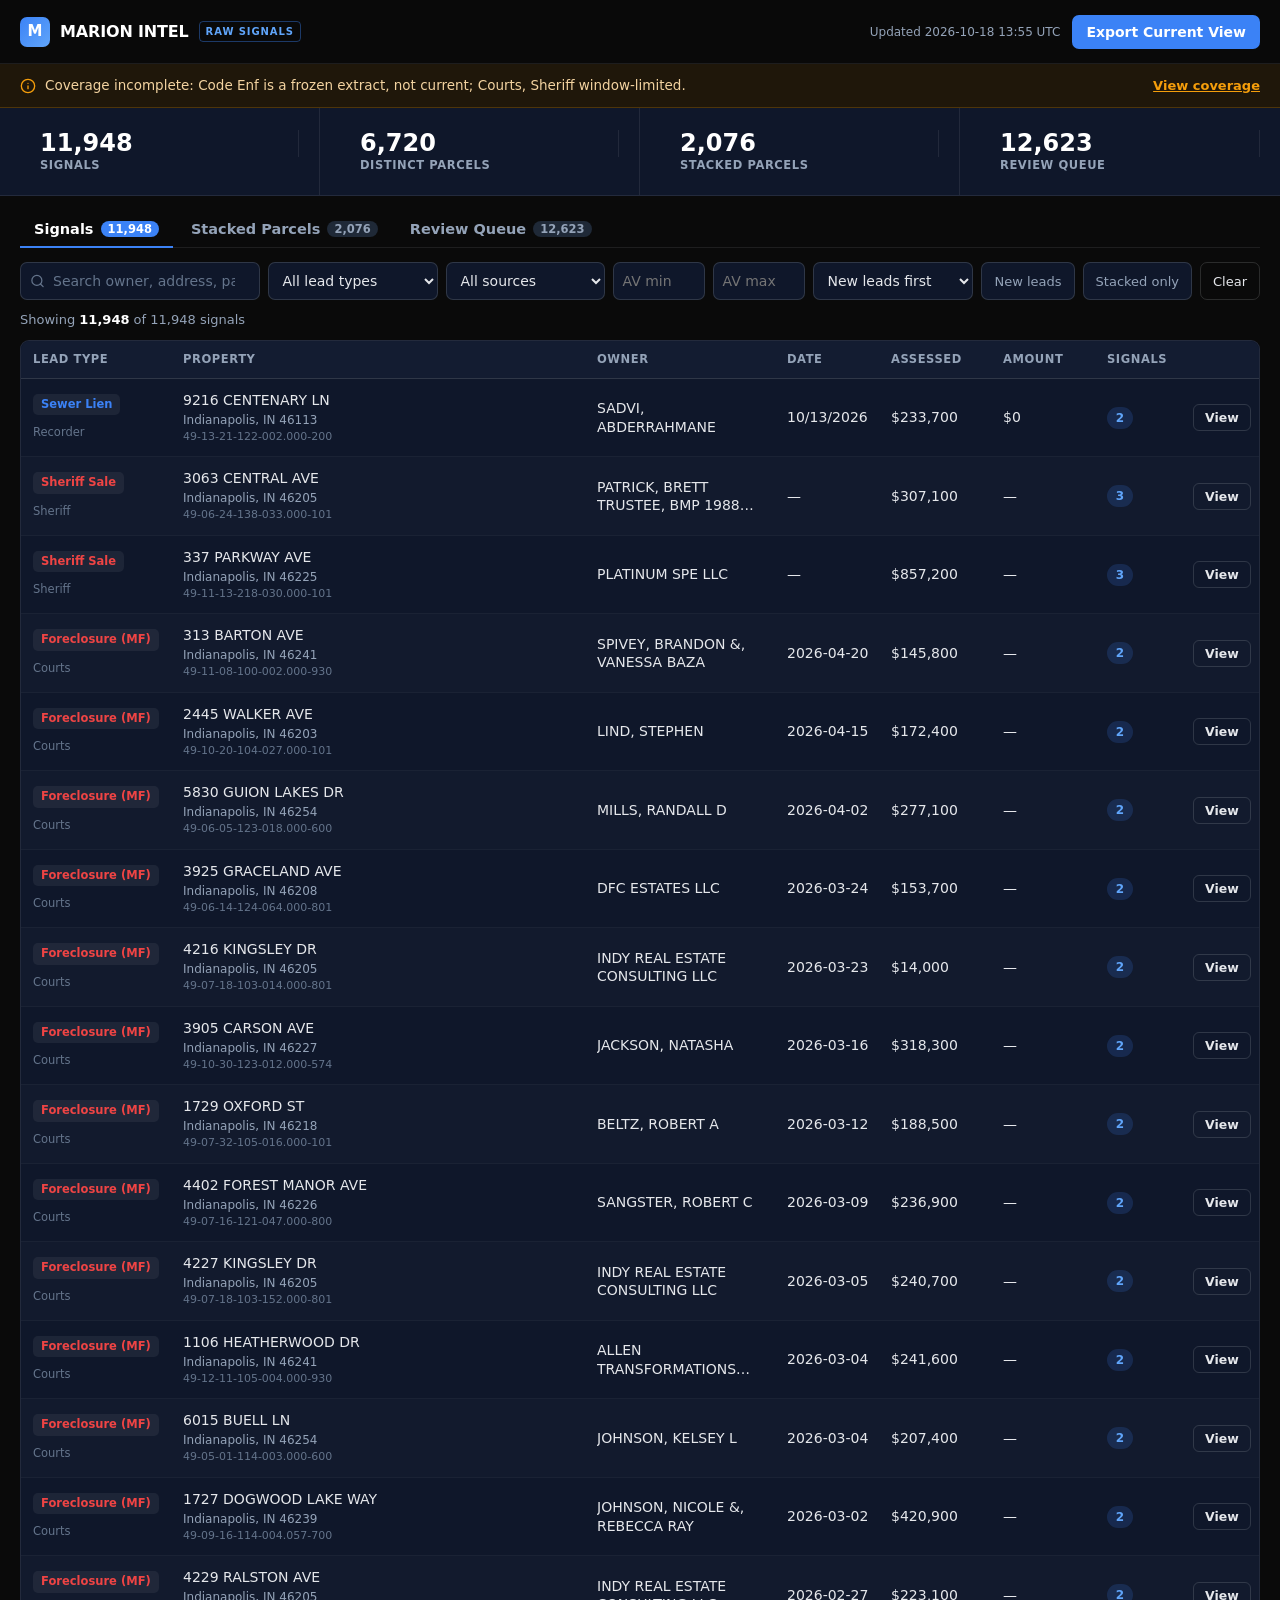
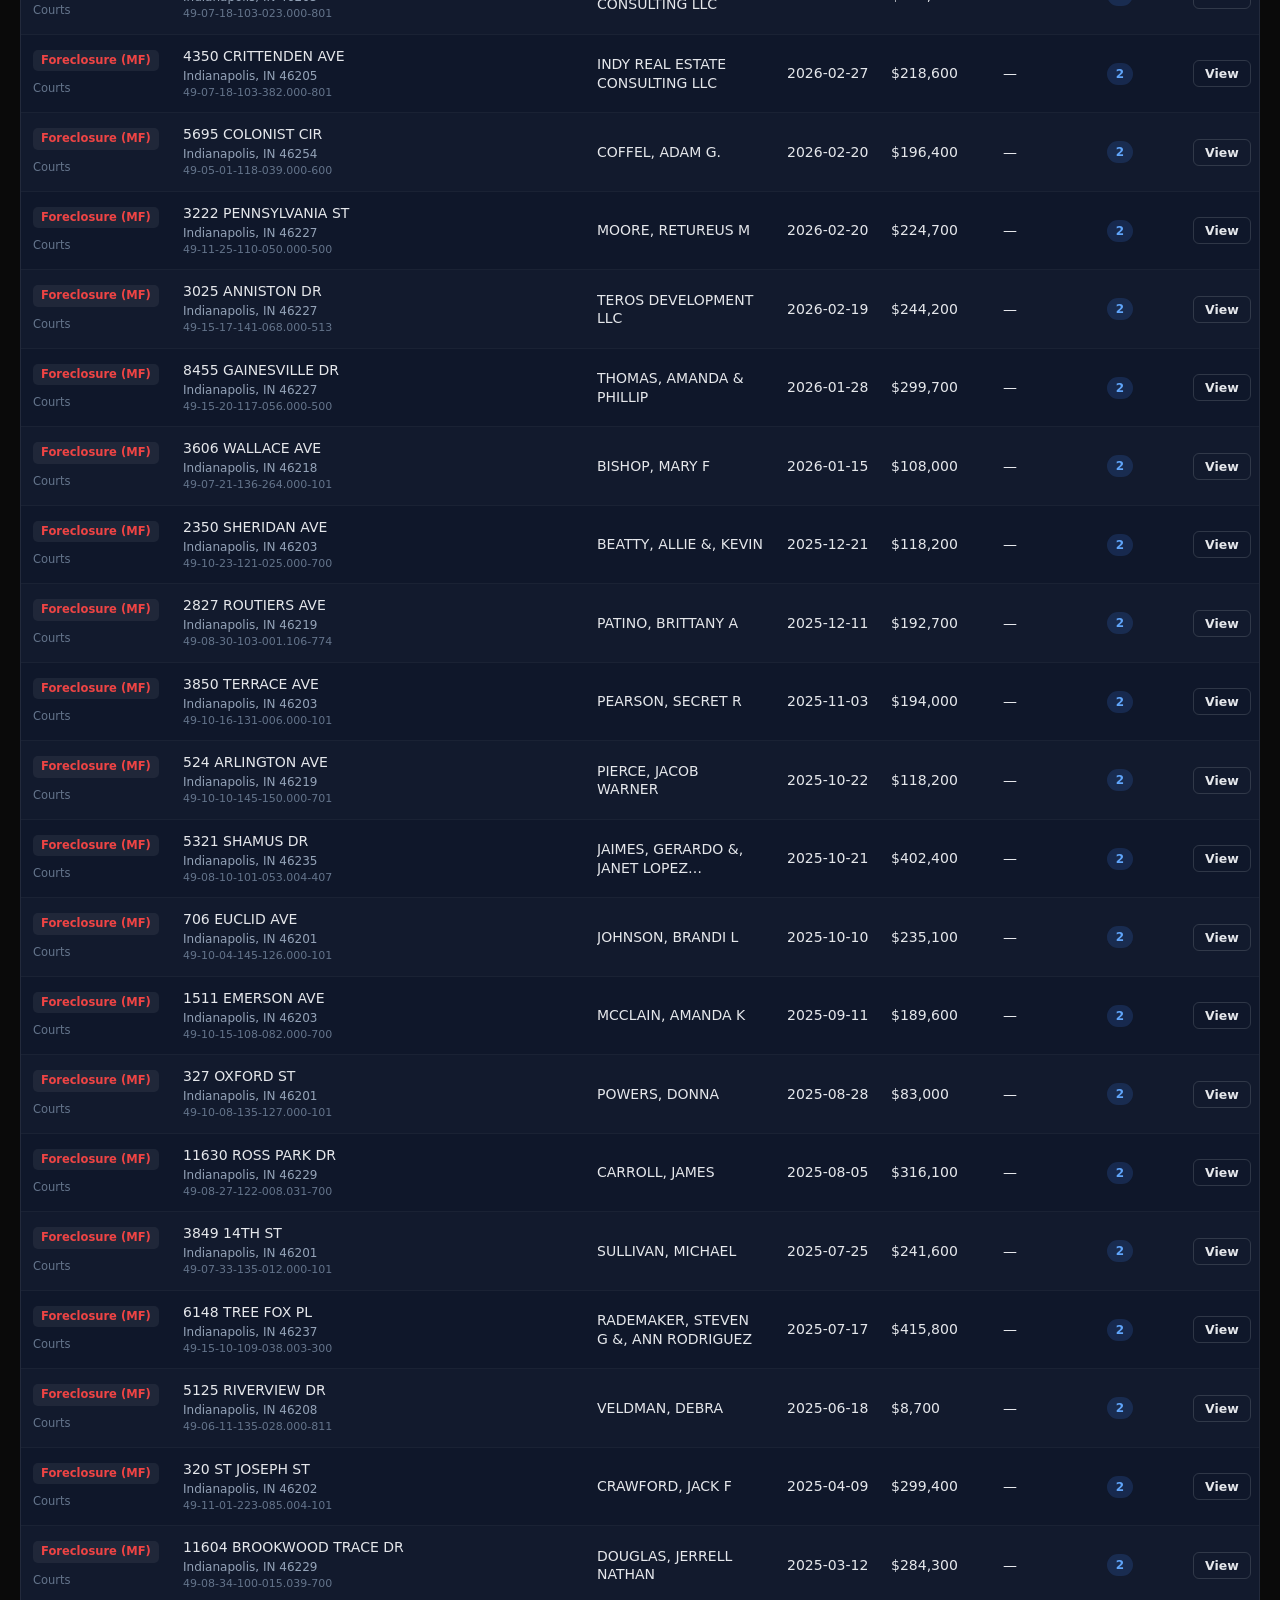
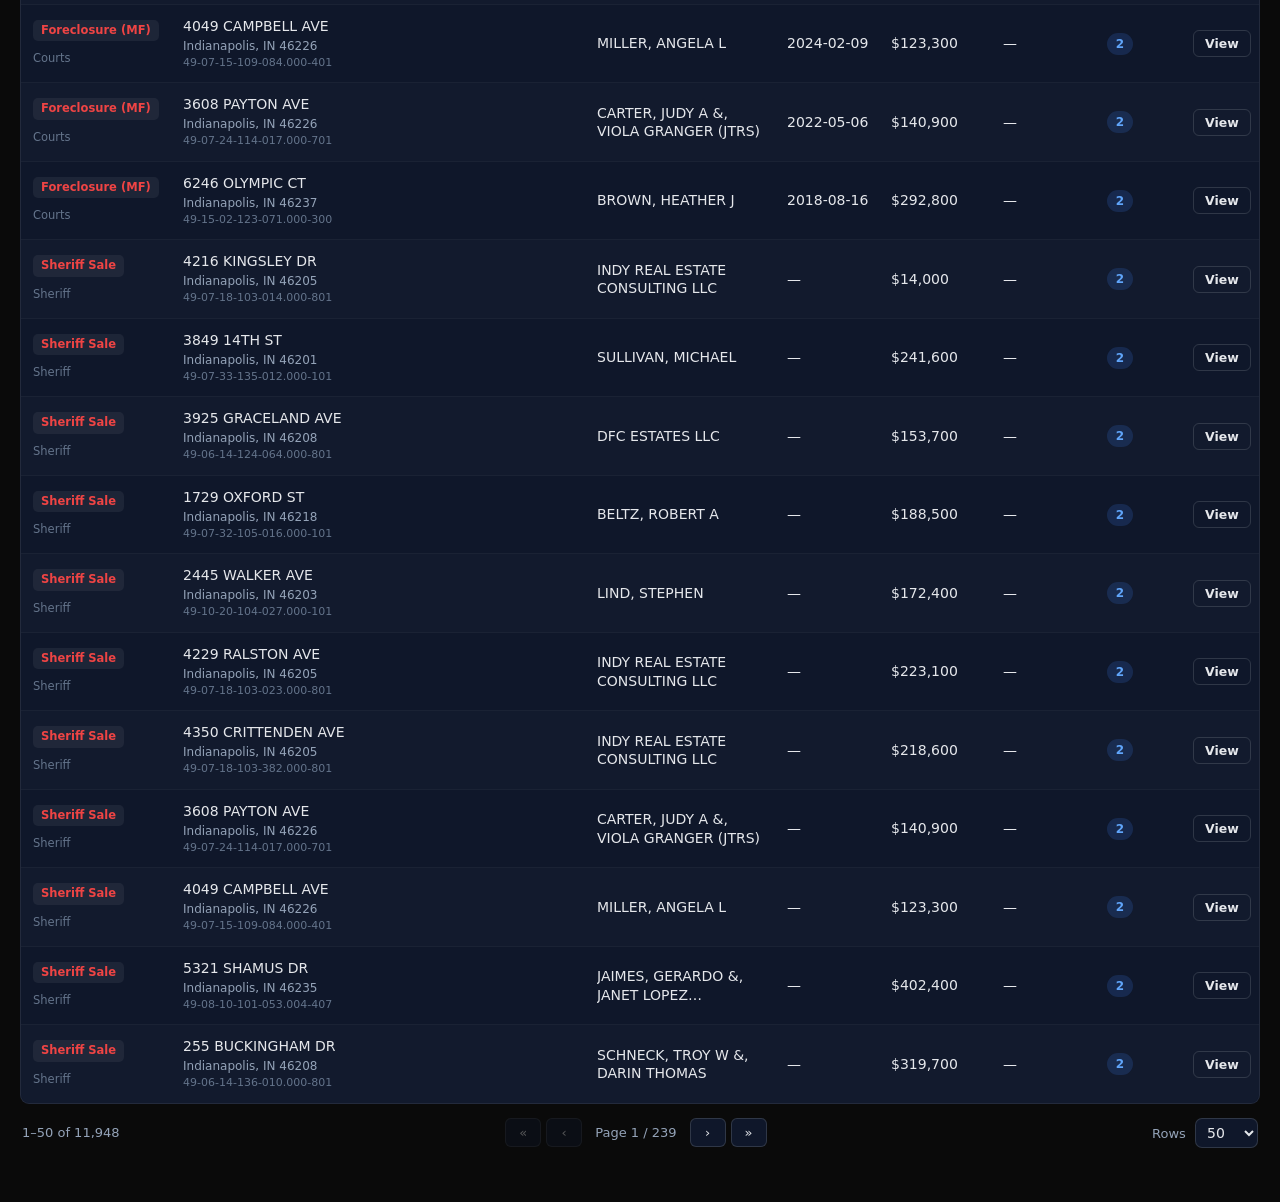
==== dashboard/index.html @ c13ac7b9 "chore: daily recorder pull 2026-10-18 13:56 UTC" ====
<!DOCTYPE html>
<html lang="en">
<head>
<meta charset="UTF-8" />
<meta name="viewport" content="width=device-width, initial-scale=1.0" />
<title>Marion Intel | Distress Signal Intelligence</title>
<style>
:root{
  --black:#0A0A0A; --midnight:#0F172A; --blue:#3B82F6; --blue-lt:#60A5FA;
  --soft:#E5E7EB; --dark:#1F2937;
  --bg:#0A0A0A; --panel:#0F172A; --panel2:#131C31; --line:rgba(229,231,235,.09);
  --line2:rgba(229,231,235,.15); --muted:#94A3B8; --muted2:#64748B;
  --amber:#F59E0B; --red:#EF4444; --green:#10B981;
  --font:Inter,ui-sans-serif,system-ui,-apple-system,BlinkMacSystemFont,"Segoe UI",sans-serif;
  --h-head:64px; --h-cov:44px;
}
*,*::before,*::after{box-sizing:border-box;margin:0;padding:0}
/* The page header and the table head are both sticky. Without scroll padding a
   row scrolled to can land underneath them, which makes its controls
   unclickable — caught by the control audit on the first row's View button. */
html{scroll-padding-top:calc(var(--h-head) + 52px)}
html,body{max-width:100%;overflow-x:hidden}
body{background:var(--bg);color:var(--soft);font-family:var(--font);font-size:16px;
  line-height:1.5;-webkit-font-smoothing:antialiased}
button,input,select{font-family:var(--font);font-size:14px}
:focus-visible{outline:2px solid var(--blue);outline-offset:2px}

/* ── HEADER ── */
.hd{height:var(--h-head);position:sticky;top:0;z-index:60;background:rgba(10,10,10,.96);
  backdrop-filter:blur(10px);border-bottom:1px solid var(--line);
  display:flex;align-items:center;justify-content:space-between;padding:0 20px;gap:16px}
.hd-l{display:flex;align-items:center;gap:10px;min-width:0}
.mark{width:30px;height:30px;border-radius:7px;flex:none;
  background:linear-gradient(135deg,var(--blue),var(--blue-lt));
  display:flex;align-items:center;justify-content:center;color:#fff;font-weight:700;font-size:15px}
.wordmark{font-size:16px;font-weight:700;letter-spacing:-.01em;color:#fff;white-space:nowrap}
.tag{font-size:10px;font-weight:600;letter-spacing:.09em;color:var(--blue-lt);
  border:1px solid rgba(59,130,246,.4);border-radius:4px;padding:2px 6px;white-space:nowrap}
.hd-r{display:flex;align-items:center;gap:12px}
.stamp{font-size:12px;color:var(--muted);white-space:nowrap}
.btn{background:var(--blue);color:#fff;border:none;border-radius:7px;padding:9px 14px;
  font-size:14px;font-weight:600;cursor:pointer;white-space:nowrap;transition:background .15s}
.btn:hover{background:var(--blue-lt)}
.btn-q{background:transparent;border:1px solid var(--line2);color:var(--soft);
  border-radius:7px;padding:8px 12px;font-size:13px;font-weight:500;cursor:pointer}
.btn-q:hover{border-color:var(--blue);color:var(--blue-lt)}

/* ── COVERAGE ── */
.cov{min-height:var(--h-cov);background:rgba(245,158,11,.09);
  border-bottom:1px solid rgba(245,158,11,.22);display:flex;align-items:center;
  gap:9px;padding:0 20px}
.cov svg{flex:none;color:var(--amber)}
.cov p{font-size:13.5px;color:#F3D3A0;flex:1;min-width:0;overflow:hidden;
  text-overflow:ellipsis;white-space:nowrap}
.cov button{background:none;border:none;color:var(--amber);font-size:13px;font-weight:600;
  cursor:pointer;text-decoration:underline;white-space:nowrap;padding:0}

/* ── KPI ── */
.kpi{display:grid;grid-template-columns:repeat(4,1fr);border-bottom:1px solid var(--line);
  background:var(--panel);height:88px}
.kpi div{padding:0 20px;border-right:1px solid var(--line);display:flex;
  flex-direction:column;justify-content:center;gap:2px}
.kpi div:last-child{border-right:none}
.kpi .v{font-size:24px;font-weight:700;line-height:1.1;color:#fff;font-variant-numeric:tabular-nums}
.kpi .l{font-size:11.5px;line-height:1.2;color:var(--muted);letter-spacing:.05em;
  text-transform:uppercase;font-weight:600}

/* ── SHELL ── */
.wrap{padding:16px 20px 40px}

/* ── TABS ── */
.tabs{display:flex;gap:4px;border-bottom:1px solid var(--line);margin-bottom:14px}
.tab{background:none;border:none;border-bottom:2px solid transparent;color:var(--muted);
  padding:9px 14px;font-size:14.5px;font-weight:600;cursor:pointer;display:flex;
  align-items:center;gap:7px;margin-bottom:-1px}
.tab:hover{color:var(--soft)}
.tab[aria-selected="true"]{color:#fff;border-bottom-color:var(--blue)}
.tab .n{background:var(--dark);color:var(--muted);border-radius:9px;padding:1px 7px;
  font-size:11.5px;font-weight:600;font-variant-numeric:tabular-nums}
.tab[aria-selected="true"] .n{background:var(--blue);color:#fff}

/* ── TOOLBAR ── */
/* One uniform control height keeps the toolbar on a single visual baseline —
   mixed intrinsic heights on input/select/button otherwise stagger them. */
.bar{display:flex;gap:8px;align-items:stretch;flex-wrap:nowrap;margin-bottom:10px}
.bar>*{height:38px}
.bar input,.bar select,.bar button{height:38px;padding-top:0;padding-bottom:0}
.srch{position:relative;flex:1 1 260px;min-width:180px}
.srch svg{position:absolute;left:10px;top:50%;transform:translateY(-50%);color:var(--muted2)}
.srch input{width:100%;background:var(--panel);border:1px solid var(--line2);color:var(--soft);
  border-radius:7px;padding:9px 10px 9px 32px;font-size:14px;outline:none}
.srch input:focus{border-color:var(--blue)}
.srch input::placeholder{color:var(--muted2)}
.sel{background:var(--panel);border:1px solid var(--line2);color:var(--soft);border-radius:7px;
  padding:9px 9px;outline:none;cursor:pointer;max-width:170px}
.sel:focus{border-color:var(--blue)}
.num{background:var(--panel);border:1px solid var(--line2);color:var(--soft);border-radius:7px;
  padding:9px 8px;width:92px;outline:none}
.num:focus{border-color:var(--blue)}
.tgl{background:var(--panel);border:1px solid var(--line2);color:var(--muted);border-radius:7px;
  padding:9px 12px;font-size:13px;font-weight:500;cursor:pointer;white-space:nowrap}
.tgl[aria-pressed="true"]{background:var(--blue);border-color:var(--blue);color:#fff}
.cnt{font-size:13px;color:var(--muted);margin-bottom:10px}
.cnt b{color:#fff;font-weight:600}

/* ── TABLE ── */
/* NOTE: no overflow on this wrapper. overflow:hidden would make it the sticky
   containing block, and `thead th{top:var(--h-head)}` would then push every
   header cell 64px DOWN onto the first row instead of parking it under the page
   header — which made row 1's controls unclickable. Corners are rounded on the
   edge cells instead. */
.tbl-wrap{border:1px solid var(--line);border-radius:9px;background:var(--panel)}
thead th:first-child{border-top-left-radius:9px}
thead th:last-child{border-top-right-radius:9px}
tbody tr:last-child td{border-bottom:none}
tbody tr:last-child td:first-child{border-bottom-left-radius:9px}
tbody tr:last-child td:last-child{border-bottom-right-radius:9px}
table{width:100%;border-collapse:collapse;table-layout:fixed}
thead th{position:sticky;top:var(--h-head);z-index:20;background:var(--panel2);
  color:var(--muted);text-align:left;font-size:11.5px;font-weight:600;letter-spacing:.05em;
  text-transform:uppercase;padding:10px 12px;border-bottom:1px solid var(--line2);
  white-space:nowrap;user-select:none}
thead th.s{cursor:pointer}
thead th.s:hover{color:var(--blue-lt)}
thead th .ar{color:var(--blue);margin-left:3px}
tbody td{padding:11px 12px;border-bottom:1px solid rgba(229,231,235,.05);vertical-align:middle;
  font-size:14px;overflow:hidden}
tbody tr{height:68px;scroll-margin-top:calc(var(--h-head) + 56px)}
tbody tr:nth-child(even){background:rgba(255,255,255,.012)}
tbody tr:hover{background:rgba(59,130,246,.07)}
.num-c{font-variant-numeric:tabular-nums;white-space:nowrap}
.trunc{overflow:hidden;text-overflow:ellipsis;white-space:nowrap}
.clamp2{display:-webkit-box;-webkit-line-clamp:2;-webkit-box-orient:vertical;overflow:hidden;
  line-height:1.3;max-height:2.6em;word-break:break-word}
.badge{display:inline-block;padding:2px 8px;border-radius:5px;font-size:11.5px;font-weight:600;
  white-space:nowrap;max-width:100%;overflow:hidden;text-overflow:ellipsis}
.sub{font-size:11.5px;color:var(--muted2);margin-top:3px}
.addr1{font-size:14px;color:var(--soft)}
.addr2{font-size:12px;color:var(--muted)}
.pcl{font-size:11px;color:var(--muted2);font-variant-numeric:tabular-nums}
.stk{display:inline-block;min-width:26px;text-align:center;border-radius:11px;padding:2px 8px;
  font-size:12px;font-weight:700;background:var(--dark);color:var(--muted)}
.stk.on{background:rgba(59,130,246,.18);color:var(--blue-lt)}
.stk.hot{background:rgba(239,68,68,.18);color:#FCA5A5}
.new{display:inline-block;background:var(--blue);color:#fff;border-radius:4px;
  padding:1px 6px;font-size:10px;font-weight:700;letter-spacing:.05em;margin-left:6px;
  vertical-align:middle}
.view{background:transparent;border:1px solid var(--line2);color:var(--soft);border-radius:6px;
  padding:5px 11px;font-size:12.5px;font-weight:600;cursor:pointer;white-space:nowrap}
.view:hover{border-color:var(--blue);color:var(--blue-lt)}
.empty{padding:56px 20px;text-align:center;color:var(--muted)}

/* ── PAGINATION ── */
.pg{display:flex;align-items:center;justify-content:space-between;gap:12px;padding:14px 2px;
  flex-wrap:wrap}
.pg-b{display:flex;gap:5px;align-items:center}
.pbtn{background:var(--panel);border:1px solid var(--line2);color:var(--soft);border-radius:6px;
  padding:6px 11px;font-size:13px;cursor:pointer;min-width:36px}
.pbtn:hover:not(:disabled){border-color:var(--blue);color:var(--blue-lt)}
.pbtn:disabled{opacity:.35;cursor:not-allowed}
.pg-i{font-size:13px;color:var(--muted);font-variant-numeric:tabular-nums}

/* ── DRAWER ── */
.scrim{position:fixed;inset:0;background:rgba(10,10,10,.62);z-index:90;opacity:0;
  pointer-events:none;transition:opacity .18s}
.scrim.on{opacity:1;pointer-events:auto}
/* Closed drawer is visibility:hidden as well as translated off-screen, so it
   cannot take focus or be read by a screen reader while closed. */
.dr{position:fixed;top:0;right:0;bottom:0;width:min(480px,100%);background:var(--panel);
  border-left:1px solid var(--line2);z-index:95;transform:translateX(100%);
  visibility:hidden;transition:transform .2s ease,visibility 0s linear .2s;
  display:flex;flex-direction:column}
.dr.on{transform:translateX(0);visibility:visible;transition:transform .2s ease}
.dr-h{display:flex;align-items:flex-start;justify-content:space-between;gap:12px;
  padding:18px 20px;border-bottom:1px solid var(--line)}
.dr-t{font-size:17px;font-weight:700;color:#fff;line-height:1.3}
.dr-x{background:none;border:none;color:var(--muted);font-size:22px;cursor:pointer;
  line-height:1;padding:2px 6px;border-radius:6px}
.dr-x:hover{color:#fff;background:var(--dark)}
.dr-b{padding:16px 20px 32px;overflow-y:auto;flex:1}
.grp{margin-bottom:20px}
.grp h4{font-size:11px;font-weight:700;letter-spacing:.07em;text-transform:uppercase;
  color:var(--muted2);margin-bottom:8px}
.kv{display:grid;grid-template-columns:132px 1fr;gap:5px 12px;font-size:13.5px}
.kv dt{color:var(--muted)}
.kv dd{color:var(--soft);word-break:break-word}
.sig{border-left:2px solid var(--line2);padding:8px 0 8px 11px;margin-bottom:8px}
.sig .r1{display:flex;gap:7px;align-items:center;flex-wrap:wrap;margin-bottom:3px}
.sig .r2{font-size:12px;color:var(--muted)}

/* ── MODAL ── */
.mdl{position:fixed;inset:0;z-index:100;display:none;align-items:center;justify-content:center;
  padding:20px}
.mdl.on{display:flex}
.mdl-c{background:var(--panel);border:1px solid var(--line2);border-radius:11px;
  max-width:720px;width:100%;max-height:80vh;overflow-y:auto;padding:22px}
.cov-i{border-left:3px solid var(--line2);padding:9px 0 9px 12px;margin-bottom:14px}
.cov-i .lv{font-size:10.5px;font-weight:700;letter-spacing:.06em;text-transform:uppercase}
.cov-i h5{font-size:14px;font-weight:600;color:#fff;margin:2px 0 4px}
.cov-i p{font-size:13px;color:var(--muted);line-height:1.55}

/* ── MOBILE CARDS ── */
.cards{display:none}
.card{background:var(--panel);border:1px solid var(--line);border-radius:9px;padding:14px;
  margin-bottom:10px}
.card .c1{display:flex;justify-content:space-between;gap:10px;align-items:flex-start;
  margin-bottom:9px}
.card .c-addr{font-size:15px;font-weight:600;color:#fff}
.card .c-r{display:flex;justify-content:space-between;font-size:13px;padding:3px 0}
.card .c-r span:first-child{color:var(--muted)}
.mob-only{display:none}

/* ── RESPONSIVE ── */
@media(max-width:1180px){
  .col-amt{display:none}
}
@media(max-width:980px){
  .col-date{display:none}
  .bar{flex-wrap:wrap}
  .srch{flex:1 1 100%}
  .sel,.num{max-width:none;flex:1 1 auto}
}
@media(max-width:760px){
  .kpi{grid-template-columns:repeat(2,1fr);height:auto}
  .kpi div{padding:12px 16px;border-bottom:1px solid var(--line)}
  .kpi div:nth-child(2){border-right:none}
  .kpi .v{font-size:20px}
  .tbl-wrap,.pg{display:none}
  .cards{display:block}
  .mob-only{display:inline-flex}
  .wrap{padding:14px 14px 32px}
  .hd{padding:0 14px}
  .cov{padding:8px 14px;align-items:flex-start}
  .cov p{white-space:normal}
  .stamp{display:none}
  .bar{display:none}
  /* The filter panel must WRAP on a phone. Left as nowrap it overflows 390px,
     and because the controls carry min-widths the whole document ends up
     scrolled sideways even with overflow-x:hidden on body. */
  .bar.open{display:flex;flex-wrap:wrap;gap:8px}
  .bar.open>*{flex:1 1 100%;height:42px;min-width:0;max-width:none}
  .bar.open .srch{flex:1 1 100%}
  .bar.open #avMin,.bar.open #avMax{flex:1 1 calc(50% - 4px)}
  .bar.open #tStack,.bar.open #btnClear{flex:1 1 calc(50% - 4px)}
  .btn,.btn-q,.view,.pbtn{min-height:40px}
  .hd{gap:8px}
  .wordmark{font-size:15px}
  .btn{padding:9px 11px;font-size:13px}
  .tag{display:none}   /* no room beside the export button at phone widths */
  /* The tab row plus the Filters button does not fit 390px on one line; without
     wrapping the button lands outside the viewport and the whole document
     becomes horizontally scrollable. */
  .tabs{flex-wrap:wrap;gap:2px}
  .tab{padding:8px 10px;font-size:13.5px}
  #btnFilters{margin-left:0!important;width:100%;margin:6px 0 2px}
}
</style>
</head>
<body>

<header class="hd">
  <div class="hd-l">
    <div class="mark">M</div>
    <div class="wordmark">MARION INTEL</div>
    <span class="tag">RAW SIGNALS</span>
  </div>
  <div class="hd-r">
    <span class="stamp" id="newCount"></span>
    <span class="stamp" id="stamp"></span>
    <button class="btn" id="btnExport">Export Current View</button>
  </div>
</header>

<div class="cov">
  <svg width="16" height="16" viewBox="0 0 24 24" fill="none" stroke="currentColor" stroke-width="2"
       stroke-linecap="round"><circle cx="12" cy="12" r="10"/><path d="M12 16v-4M12 8h.01"/></svg>
  <p id="covLine">Coverage notice</p>
  <button id="btnCov">View coverage</button>
</div>

<div class="kpi">
  <div><div class="v" id="k1">—</div><div class="l">Signals</div></div>
  <div><div class="v" id="k2">—</div><div class="l">Distinct Parcels</div></div>
  <div><div class="v" id="k3">—</div><div class="l">Stacked Parcels</div></div>
  <div><div class="v" id="k4">—</div><div class="l">Review Queue</div></div>
</div>

<div class="wrap">
  <div class="tabs" role="tablist">
    <button class="tab" role="tab" aria-selected="true"  data-v="signals">Signals <span class="n" id="n1">0</span></button>
    <button class="tab" role="tab" aria-selected="false" data-v="stacked">Stacked Parcels <span class="n" id="n2">0</span></button>
    <button class="tab" role="tab" aria-selected="false" data-v="review">Review Queue <span class="n" id="n3">0</span></button>
    <button class="btn-q mob-only" id="btnFilters" style="margin-left:auto;align-self:center">Filters</button>
  </div>

  <div class="bar" id="bar">
    <label class="srch">
      <svg width="15" height="15" viewBox="0 0 24 24" fill="none" stroke="currentColor" stroke-width="2"
           stroke-linecap="round"><circle cx="11" cy="11" r="8"/><path d="m21 21-4.3-4.3"/></svg>
      <input id="q" type="search" placeholder="Search owner, address, parcel or instrument" aria-label="Search">
    </label>
    <select class="sel" id="fType"  aria-label="Lead type"></select>
    <select class="sel" id="fSrc"   aria-label="Source"></select>
    <input  class="num" id="avMin" type="number" placeholder="AV min" aria-label="Assessed value minimum">
    <input  class="num" id="avMax" type="number" placeholder="AV max" aria-label="Assessed value maximum">
    <select class="sel" id="fSort" aria-label="Sort"></select>
    <button class="tgl" id="tNew" aria-pressed="false">New leads</button>
    <button class="tgl" id="tStack" aria-pressed="false">Stacked only</button>
    <button class="btn-q" id="btnClear">Clear</button>
  </div>

  <div class="cnt" id="cnt"></div>

  <div class="tbl-wrap">
    <table>
      <colgroup id="cg"></colgroup>
      <thead><tr id="th"></tr></thead>
      <tbody id="tb"></tbody>
    </table>
  </div>
  <div class="cards" id="cards"></div>

  <div class="pg">
    <div class="pg-i" id="pgi"></div>
    <div class="pg-b" id="pgb"></div>
    <div class="pg-i">
      <label>Rows
        <select class="sel" id="per" style="padding:5px 7px;margin-left:5px">
          <option>25</option><option selected>50</option><option>100</option>
        </select>
      </label>
    </div>
  </div>
</div>

<div class="scrim" id="scrim"></div>
<aside class="dr" id="dr" role="dialog" aria-modal="true" aria-labelledby="drT" tabindex="-1">
  <div class="dr-h">
    <div class="dr-t" id="drT">Record</div>
    <button class="dr-x" id="drX" aria-label="Close details">&times;</button>
  </div>
  <div class="dr-b" id="drB"></div>
</aside>

<div class="mdl" id="mdl" role="dialog" aria-modal="true" aria-labelledby="mdlT">
  <div class="mdl-c">
    <div style="display:flex;justify-content:space-between;align-items:flex-start;margin-bottom:6px">
      <div class="dr-t" id="mdlT">Data coverage by source</div>
      <button class="dr-x" id="mdlX" aria-label="Close">&times;</button>
    </div>
    <p style="font-size:13px;color:var(--muted);margin-bottom:16px">
      Every count on this dashboard is a floor, not a total. These are the known limits of each feed.</p>
    <div id="mdlB"></div>
  </div>
</div>

<script>
"use strict";
const DATA = {"generated_at":"2026-10-18 13:55 UTC","records":[{"t":"TAX_SALE_CERTIFICATE","lt":"Tax Sale Certificate","g":"tax","s":"tax_sale_lists_indygov","sl":"Tax Sale","d":"2025-12-31","p":"49-06-27-126-032.000-101","pl":"1000182","a":"2615 WHITE AVE","z":"46208","o":"VGM CAPITAL HOLDINGS LLC","av":169000.0,"amt":6441.79,"inst":"TAXSALE-2025-A1","note":"Sold","bf":false,"rid":"TS-4B2C16405D1135CB","rt":"TaxSaleStatus:Sold","dm":"direct_key","dc":null,"url":"https://us-east-1-indy.graphassets.com/ActDBC5rvRWeCZlNNnLrDz/cmirh1egw3f1q06lpezlzfy5c","role":"PRIMARY_EVENT_SOURCE","fs":"2026-08-05","st":1},{"t":"TAX_FORECLOSURE_NOTICE","lt":"Tax Delinquency","g":"tax","s":"tax_sale_lists_indygov","sl":"Tax Sale","d":"2025-12-31","p":"49-10-20-150-043.000-101","pl":"1000213","a":"3128 TABOR ST","z":"46203","o":"HOWSER BOGGS GROUP LLC","av":80900.0,"amt":165.0,"inst":"TAXSALE-2025-A2","note":"Paid","bf":false,"rid":"TS-969668CF2E5C8755","rt":"TaxSaleStatus:Paid","dm":"direct_key","dc":null,"url":"https://us-east-1-indy.graphassets.com/ActDBC5rvRWeCZlNNnLrDz/cmirh1egw3f1q06lpezlzfy5c","role":"PRIMARY_EVENT_SOURCE","fs":"2026-08-05","st":1},{"t":"TAX_FORECLOSURE_NOTICE","lt":"Tax Delinquency","g":"tax","s":"tax_sale_lists_indygov","sl":"Tax Sale","d":"2025-12-31","p":"49-10-16-124-013.000-101","pl":"1000372","a":"1407 WORCESTER AVE","z":"46203","o":"BURDINE, JONATHON R","av":11300.0,"amt":994.29,"inst":"TAXSALE-2025-A3","note":"Encroachment Issues","bf":false,"rid":"TS-4B7FDF9C946D6307","rt":"TaxSaleStatus:Encroachment Issues","dm":"direct_key","dc":null,"url":"https://us-east-1-indy.graphassets.com/ActDBC5rvRWeCZlNNnLrDz/cmirh1egw3f1q06lpezlzfy5c","role":"PRIMARY_EVENT_SOURCE","fs":"2026-08-05","st":1},{"t":"TAX_FORECLOSURE_NOTICE","lt":"Tax Delinquency","g":"tax","s":"tax_sale_lists_indygov","sl":"Tax Sale","d":"2025-12-31","p":"49-11-22-100-005.000-101","pl":"1000400","a":"2940 HARDING ST","z":"46225","o":"2940 S HARDING LLC","av":594200.0,"amt":4700.3,"inst":"TAXSALE-2025-A4","note":"Paid","bf":false,"rid":"TS-572F92862489C21E","rt":"TaxSaleStatus:Paid","dm":"direct_key","dc":null,"url":"https://us-east-1-indy.graphassets.com/ActDBC5rvRWeCZlNNnLrDz/cmirh1egw3f1q06lpezlzfy5c","role":"PRIMARY_EVENT_SOURCE","fs":"2026-08-05","st":1},{"t":"TAX_FORECLOSURE_NOTICE","lt":"Tax Delinquency","g":"tax","s":"tax_sale_lists_indygov","sl":"Tax Sale","d":"2025-12-31","p":"49-11-23-100-028.000-101","pl":"1000590","a":"207 BAKEMEYER ST","z":"46225","o":"RIVERS, MIKE &, ANGELA MULLINS","av":88300.0,"amt":1951.02,"inst":"TAXSALE-2025-A5","note":"Removed - Miscellaneous","bf":false,"rid":"TS-303BE8611D1FA9EC","rt":"TaxSaleStatus:Removed - Miscellaneous","dm":"direct_key","dc":null,"url":"https://us-east-1-indy.graphassets.com/ActDBC5rvRWeCZlNNnLrDz/cmirh1egw3f1q06lpezlzfy5c","role":"PRIMARY_EVENT_SOURCE","fs":"2026-08-05","st":1},{"t":"TAX_FORECLOSURE_NOTICE","lt":"Tax Delinquency","g":"tax","s":"tax_sale_lists_indygov","sl":"Tax Sale","d":"2025-12-31","p":"49-10-20-104-030.000-101","pl":"1000616","a":"2602 SOUTHERN AVE","z":"46203","o":"HAMILTON, TONI ELLEN","av":166000.0,"amt":3513.93,"inst":"TAXSALE-2025-A6","note":"Payment Plan","bf":false,"rid":"TS-A7A9DC071205D35F","rt":"TaxSaleStatus:Payment Plan","dm":"direct_key","dc":null,"url":"https://us-east-1-indy.graphassets.com/ActDBC5rvRWeCZlNNnLrDz/cmirh1egw3f1q06lpezlzfy5c","role":"PRIMARY_EVENT_SOURCE","fs":"2026-08-05","st":1},{"t":"TAX_SALE_CERTIFICATE","lt":"Tax Sale Certificate","g":"tax","s":"tax_sale_lists_indygov","sl":"Tax Sale","d":"2025-12-31","p":"49-10-16-138-001.000-101","pl":"1000660","a":"4200 RAYMOND ST","z":"46203","o":"BETHEL RAYMOND LLC, % JOSHUA REEL","av":45000.0,"amt":6192.81,"inst":"TAXSALE-2025-A7","note":"Sold","bf":false,"rid":"TS-D3F61001ED62BC04","rt":"TaxSaleStatus:Sold","dm":"direct_key","dc":null,"url":"https://us-east-1-indy.graphassets.com/ActDBC5rvRWeCZlNNnLrDz/cmirh1egw3f1q06lpezlzfy5c","role":"PRIMARY_EVENT_SOURCE","fs":"2026-08-05","st":1},{"t":"TAX_FORECLOSURE_NOTICE","lt":"Tax Delinquency","g":"tax","s":"tax_sale_lists_indygov","sl":"Tax Sale","d":"2025-12-31","p":"49-10-16-112-059.000-101","pl":"1001035","a":"1608 EMERSON AVE","z":"46203","o":"RIVAS, ISAAC","av":244900.0,"amt":1334.74,"inst":"TAXSALE-2025-A8","note":"Paid","bf":false,"rid":"TS-2434E4FA8D69A0E6","rt":"TaxSaleStatus:Paid","dm":"direct_key","dc":null,"url":"https://us-east-1-indy.graphassets.com/ActDBC5rvRWeCZlNNnLrDz/cmirh1egw3f1q06lpezlzfy5c","role":"PRIMARY_EVENT_SOURCE","fs":"2026-08-05","st":1},{"t":"TAX_FORECLOSURE_NOTICE","lt":"Tax Delinquency","g":"tax","s":"tax_sale_lists_indygov","sl":"Tax Sale","d":"2025-12-31","p":"49-11-24-143-014.000-101","pl":"1001281","a":"44 TROY AVE","z":"46225","o":"TRAN, QUANG NGOC","av":175900.0,"amt":2056.2,"inst":"TAXSALE-2025-A9","note":"Paid","bf":false,"rid":"TS-F195B9927F0889FA","rt":"TaxSaleStatus:Paid","dm":"direct_key","dc":null,"url":"https://us-east-1-indy.graphassets.com/ActDBC5rvRWeCZlNNnLrDz/cmirh1egw3f1q06lpezlzfy5c","role":"PRIMARY_EVENT_SOURCE","fs":"2026-08-05","st":1},{"t":"TAX_FORECLOSURE_NOTICE","lt":"Tax Delinquency","g":"tax","s":"tax_sale_lists_indygov","sl":"Tax Sale","d":"2025-12-31","p":"49-11-24-146-036.000-101","pl":"1001486","a":"2936 BRILL RD","z":"46225","o":"BASEY, JAMES D","av":176600.0,"amt":680.39,"inst":"TAXSALE-2025-A10","note":"Paid","bf":false,"rid":"TS-FF4BA6025EA93000","rt":"TaxSaleStatus:Paid","dm":"direct_key","dc":null,"url":"https://us-east-1-indy.graphassets.com/ActDBC5rvRWeCZlNNnLrDz/cmirh1egw3f1q06lpezlzfy5c","role":"PRIMARY_EVENT_SOURCE","fs":"2026-08-05","st":1},{"t":"TAX_SALE_CERTIFICATE","lt":"Tax Sale Certificate","g":"tax","s":"tax_sale_lists_indygov","sl":"Tax Sale","d":"2025-12-31","p":"49-11-24-108-035.000-101","pl":"1001508","a":"2934 MADISON AVE","z":"46225","o":"LOPEZ, ABRAHAM &, RUBEN LOPEZ &, RICARDO LOPEZ","av":86300.0,"amt":4208.49,"inst":"TAXSALE-2025-A11","note":"Sold","bf":false,"rid":"TS-DA7088D67F40FB51","rt":"TaxSaleStatus:Sold","dm":"direct_key","dc":null,"url":"https://us-east-1-indy.graphassets.com/ActDBC5rvRWeCZlNNnLrDz/cmirh1egw3f1q06lpezlzfy5c","role":"PRIMARY_EVENT_SOURCE","fs":"2026-08-05","st":1},{"t":"TAX_SALE_CERTIFICATE","lt":"Tax Sale Certificate","g":"tax","s":"tax_sale_lists_indygov","sl":"Tax Sale","d":"2025-12-31","p":"49-10-17-115-065.000-101","pl":"1001669","a":"3305 BETHEL AVE","z":"46203","o":"TUM LIAN LLC","av":106500.0,"amt":14313.69,"inst":"TAXSALE-2025-A12","note":"Sold","bf":false,"rid":"TS-B433F44D29741080","rt":"TaxSaleStatus:Sold","dm":"direct_key","dc":null,"url":"https://us-east-1-indy.graphassets.com/ActDBC5rvRWeCZlNNnLrDz/cmirh1egw3f1q06lpezlzfy5c","role":"PRIMARY_EVENT_SOURCE","fs":"2026-08-05","st":2},{"t":"TAX_SALE_CERTIFICATE","lt":"Tax Sale Certificate","g":"tax","s":"tax_sale_lists_indygov","sl":"Tax Sale","d":"2025-12-31","p":"49-11-24-161-002.000-101","pl":"1001747","a":"2906 BEECH ST","z":"46203","o":"KUNG, SUI","av":10900.0,"amt":1171.64,"inst":"TAXSALE-2025-A13","note":"Sold","bf":false,"rid":"TS-614CA537A7DE8819","rt":"TaxSaleStatus:Sold","dm":"direct_key","dc":null,"url":"https://us-east-1-indy.graphassets.com/ActDBC5rvRWeCZlNNnLrDz/cmirh1egw3f1q06lpezlzfy5c","role":"PRIMARY_EVENT_SOURCE","fs":"2026-08-05","st":1},{"t":"TAX_SALE_CERTIFICATE","lt":"Tax Sale Certificate","g":"tax","s":"tax_sale_lists_indygov","sl":"Tax Sale","d":"2025-12-31","p":"49-06-27-144-002.000-101","pl":"1002014","a":"1337 26TH ST","z":"46208","o":"SHUMPERT, ANTHONY G","av":83500.0,"amt":2088.02,"inst":"TAXSALE-2025-A14","note":"Sold","bf":false,"rid":"TS-513C2B17D6DE5AF5","rt":"TaxSaleStatus:Sold","dm":"direct_key","dc":null,"url":"https://us-east-1-indy.graphassets.com/ActDBC5rvRWeCZlNNnLrDz/cmirh1egw3f1q06lpezlzfy5c","role":"PRIMARY_EVENT_SOURCE","fs":"2026-08-05","st":1},{"t":"TAX_FORECLOSURE_NOTICE","lt":"Tax Delinquency","g":"tax","s":"tax_sale_lists_indygov","sl":"Tax Sale","d":"2025-12-31","p":"49-10-05-130-021.000-101","pl":"1002186","a":"37 EWING ST","z":"46201","o":"MOORE, JASMINE","av":5600.0,"amt":904.79,"inst":"TAXSALE-2025-A15","note":"Removed - Miscellaneous","bf":false,"rid":"TS-4945A71A2E38138F","rt":"TaxSaleStatus:Removed - Miscellaneous","dm":"direct_key","dc":null,"url":"https://us-east-1-indy.graphassets.com/ActDBC5rvRWeCZlNNnLrDz/cmirh1egw3f1q06lpezlzfy5c","role":"PRIMARY_EVENT_SOURCE","fs":"2026-08-05","st":1},{"t":"TAX_FORECLOSURE_NOTICE","lt":"Tax Delinquency","g":"tax","s":"tax_sale_lists_indygov","sl":"Tax Sale","d":"2025-12-31","p":"49-10-08-135-061.000-101","pl":"1002264","a":"351 OXFORD ST","z":"46201","o":"STEWART, TERESA J","av":102000.0,"amt":165.0,"inst":"TAXSALE-2025-A16","note":"Paid","bf":false,"rid":"TS-A1338EE24B65BDDB","rt":"TaxSaleStatus:Paid","dm":"direct_key","dc":null,"url":"https://us-east-1-indy.graphassets.com/ActDBC5rvRWeCZlNNnLrDz/cmirh1egw3f1q06lpezlzfy5c","role":"PRIMARY_EVENT_SOURCE","fs":"2026-08-05","st":1},{"t":"TAX_SALE_CERTIFICATE","lt":"Tax Sale Certificate","g":"tax","s":"tax_sale_lists_indygov","sl":"Tax Sale","d":"2025-12-31","p":"49-10-08-135-062.000-101","pl":"1002272","a":"345 OXFORD ST","z":"46201","o":"CASTANEDA, RAMON","av":54200.0,"amt":3868.34,"inst":"TAXSALE-2025-A17","note":"Sold","bf":false,"rid":"TS-539ADB55E2DF94DC","rt":"TaxSaleStatus:Sold","dm":"direct_key","dc":null,"url":"https://us-east-1-indy.graphassets.com/ActDBC5rvRWeCZlNNnLrDz/cmirh1egw3f1q06lpezlzfy5c","role":"PRIMARY_EVENT_SOURCE","fs":"2026-08-05","st":1},{"t":"TAX_FORECLOSURE_NOTICE","lt":"Tax Delinquency","g":"tax","s":"tax_sale_lists_indygov","sl":"Tax Sale","d":"2025-12-31","p":"49-07-30-114-346.000-101","pl":"1002347","a":"2740 KEYSTONE AVE","z":"46218","o":"SANDOVAL, LIDIA","av":68400.0,"amt":1574.93,"inst":"TAXSALE-2025-A18","note":"Owner Redeemed","bf":false,"rid":"TS-E7C7D2085B7BD345","rt":"TaxSaleStatus:Owner Redeemed","dm":"direct_key","dc":null,"url":"https://us-east-1-indy.graphassets.com/ActDBC5rvRWeCZlNNnLrDz/cmirh1egw3f1q06lpezlzfy5c","role":"PRIMARY_EVENT_SOURCE","fs":"2026-08-05","st":1},{"t":"TAX_FORECLOSURE_NOTICE","lt":"Tax Delinquency","g":"tax","s":"tax_sale_lists_indygov","sl":"Tax Sale","d":"2025-12-31","p":"49-06-23-130-025.000-101","pl":"1002361","a":"3524 GRACELAND AVE","z":"46208","o":"CHURCH, MT ZION BAPTIST","av":81400.0,"amt":4192.32,"inst":"TAXSALE-2025-A19","note":"Payment Plan","bf":false,"rid":"TS-1F4F3EB12CC18FE6","rt":"TaxSaleStatus:Payment Plan","dm":"direct_key","dc":null,"url":"https://us-east-1-indy.graphassets.com/ActDBC5rvRWeCZlNNnLrDz/cmirh1egw3f1q06lpezlzfy5c","role":"PRIMARY_EVENT_SOURCE","fs":"2026-08-05","st":1},{"t":"TAX_FORECLOSURE_NOTICE","lt":"Tax Delinquency","g":"tax","s":"tax_sale_lists_indygov","sl":"Tax Sale","d":"2025-12-31","p":"49-10-19-117-354.000-101","pl":"1002378","a":"1601 GIMBER ST","z":"46203","o":"TORRES, DIANA","av":7100.0,"amt":249.24,"inst":"TAXSALE-2025-A20","note":"Paid","bf":false,"rid":"TS-05F0B581079BEC7A","rt":"TaxSaleStatus:Paid","dm":"direct_key","dc":null,"url":"https://us-east-1-indy.graphassets.com/ActDBC5rvRWeCZlNNnLrDz/cmirh1egw3f1q06lpezlzfy5c","role":"PRIMARY_EVENT_SOURCE","fs":"2026-08-05","st":1},{"t":"TAX_FORECLOSURE_NOTICE","lt":"Tax Delinquency","g":"tax","s":"tax_sale_lists_indygov","sl":"Tax Sale","d":"2025-12-31","p":"49-10-05-119-093.000-101","pl":"1002414","a":"55 LASALLE ST","z":"46201","o":"VIRANT, SANDRA","av":105400.0,"amt":3561.11,"inst":"TAXSALE-2025-A21","note":"Bankruptcy","bf":false,"rid":"TS-9C24B7D62FA0802E","rt":"TaxSaleStatus:Bankruptcy","dm":"direct_key","dc":null,"url":"https://us-east-1-indy.graphassets.com/ActDBC5rvRWeCZlNNnLrDz/cmirh1egw3f1q06lpezlzfy5c","role":"PRIMARY_EVENT_SOURCE","fs":"2026-08-05","st":1},{"t":"TAX_FORECLOSURE_NOTICE","lt":"Tax Delinquency","g":"tax","s":"tax_sale_lists_indygov","sl":"Tax Sale","d":"2025-12-31","p":"49-07-19-127-153.000-101","pl":"1002588","a":"3246 ORCHARD AVE","z":"46218","o":"EVANS, MICHAEL","av":42500.0,"amt":666.61,"inst":"TAXSALE-2025-A22","note":"Paid","bf":false,"rid":"TS-DEEA9B2D00328EBF","rt":"TaxSaleStatus:Paid","dm":"direct_key","dc":null,"url":"https://us-east-1-indy.graphassets.com/ActDBC5rvRWeCZlNNnLrDz/cmirh1egw3f1q06lpezlzfy5c","role":"PRIMARY_EVENT_SOURCE","fs":"2026-08-05","st":2},{"t":"TAX_FORECLOSURE_NOTICE","lt":"Tax Delinquency","g":"tax","s":"tax_sale_lists_indygov","sl":"Tax Sale","d":"2025-12-31","p":"49-07-19-127-155.000-101","pl":"1002589","a":"3256 ORCHARD AVE","z":"46218","o":"SHALAW REALTY LLC","av":15500.0,"amt":1610.65,"inst":"TAXSALE-2025-A23","note":"Payment Plan","bf":false,"rid":"TS-1785F89452ECD8BA","rt":"TaxSaleStatus:Payment Plan","dm":"direct_key","dc":null,"url":"https://us-east-1-indy.graphassets.com/ActDBC5rvRWeCZlNNnLrDz/cmirh1egw3f1q06lpezlzfy5c","role":"PRIMARY_EVENT_SOURCE","fs":"2026-08-05","st":1},{"t":"TAX_FORECLOSURE_NOTICE","lt":"Tax Delinquency","g":"tax","s":"tax_sale_lists_indygov","sl":"Tax Sale","d":"2025-12-31","p":"49-11-15-145-014.000-101","pl":"1002620","a":"1318 SHEPARD ST","z":"46221","o":"LINDSAY, BETH A","av":132000.0,"amt":659.43,"inst":"TAXSALE-2025-A24","note":"Paid","bf":false,"rid":"TS-765BBF2C7D93BD5B","rt":"TaxSaleStatus:Paid","dm":"direct_key","dc":null,"url":"https://us-east-1-indy.graphassets.com/ActDBC5rvRWeCZlNNnLrDz/cmirh1egw3f1q06lpezlzfy5c","role":"PRIMARY_EVENT_SOURCE","fs":"2026-08-05","st":1},{"t":"TAX_FORECLOSURE_NOTICE","lt":"Tax Delinquency","g":"tax","s":"tax_sale_lists_indygov","sl":"Tax Sale","d":"2025-12-31","p":"49-10-04-147-012.000-101","pl":"1002732","a":"4820 PLEASANT RUN PKWY NDR","z":"46201","o":"BRANDENBURG, MELVIN G;, COE, ELMER D","av":278400.0,"amt":1659.68,"inst":"TAXSALE-2025-A25","note":"Paid","bf":false,"rid":"TS-AC9AE0BC994E06A9","rt":"TaxSaleStatus:Paid","dm":"direct_key","dc":null,"url":"https://us-east-1-indy.graphassets.com/ActDBC5rvRWeCZlNNnLrDz/cmirh1egw3f1q06lpezlzfy5c","role":"PRIMARY_EVENT_SOURCE","fs":"2026-08-05","st":1},{"t":"TAX_FORECLOSURE_NOTICE","lt":"Tax Delinquency","g":"tax","s":"tax_sale_lists_indygov","sl":"Tax Sale","d":"2025-12-31","p":"49-07-21-125-029.000-101","pl":"1002764","a":"3397 SHERMAN DR","z":"46218","o":"FOWLER, RICKEY","av":71700.0,"amt":165.0,"inst":"TAXSALE-2025-A26","note":"Paid","bf":false,"rid":"TS-F4635F0DD2D7AA2B","rt":"TaxSaleStatus:Paid","dm":"direct_key","dc":null,"url":"https://us-east-1-indy.graphassets.com/ActDBC5rvRWeCZlNNnLrDz/cmirh1egw3f1q06lpezlzfy5c","role":"PRIMARY_EVENT_SOURCE","fs":"2026-08-05","st":1},{"t":"TAX_FORECLOSURE_NOTICE","lt":"Tax Delinquency","g":"tax","s":"tax_sale_lists_indygov","sl":"Tax Sale","d":"2025-12-31","p":"49-06-27-121-001.000-101","pl":"1002834","a":"1241 ROACHE ST","z":"46208","o":"4WARD INVESTMENT GROUP LLC","av":81700.0,"amt":165.0,"inst":"TAXSALE-2025-A27","note":"Paid","bf":false,"rid":"TS-5848DB09326698F7","rt":"TaxSaleStatus:Paid","dm":"direct_key","dc":null,"url":"https://us-east-1-indy.graphassets.com/ActDBC5rvRWeCZlNNnLrDz/cmirh1egw3f1q06lpezlzfy5c","role":"PRIMARY_EVENT_SOURCE","fs":"2026-08-05","st":1},{"t":"TAX_FORECLOSURE_NOTICE","lt":"Tax Delinquency","g":"tax","s":"tax_sale_lists_indygov","sl":"Tax Sale","d":"2025-12-31","p":"49-10-07-112-288.000-101","pl":"1002914","a":"1548 SPANN AVE","z":"46203","o":"AMIDA SPECIAL OPPORTUNITY INVESTMENTS LLC","av":449000.0,"amt":20134.31,"inst":"TAXSALE-2025-A28","note":"Removed - Miscellaneous","bf":false,"rid":"TS-72DC94B44699DC36","rt":"TaxSaleStatus:Removed - Miscellaneous","dm":"direct_key","dc":null,"url":"https://us-east-1-indy.graphassets.com/ActDBC5rvRWeCZlNNnLrDz/cmirh1egw3f1q06lpezlzfy5c","role":"PRIMARY_EVENT_SOURCE","fs":"2026-08-05","st":12},{"t":"TAX_FORECLOSURE_NOTICE","lt":"Tax Delinquency","g":"tax","s":"tax_sale_lists_indygov","sl":"Tax Sale","d":"2025-12-31","p":"49-10-04-100-006.000-101","pl":"1003020","a":"4226 PLEASANT RUN PKWY NDR","z":"46201","o":"MERRITT, BRYAN","av":208600.0,"amt":165.0,"inst":"TAXSALE-2025-A29","note":"Paid","bf":false,"rid":"TS-DD4315FEE0FC7812","rt":"TaxSaleStatus:Paid","dm":"direct_key","dc":null,"url":"https://us-east-1-indy.graphassets.com/ActDBC5rvRWeCZlNNnLrDz/cmirh1egw3f1q06lpezlzfy5c","role":"PRIMARY_EVENT_SOURCE","fs":"2026-08-05","st":1},{"t":"TAX_SALE_CERTIFICATE","lt":"Tax Sale Certificate","g":"tax","s":"tax_sale_lists_indygov","sl":"Tax Sale","d":"2025-12-31","p":"49-07-29-135-037.000-101","pl":"1003160","a":"2733 LASALLE ST","z":"46218","o":"MJ CIRCLE CITY LLC","av":66800.0,"amt":3543.84,"inst":"TAXSALE-2025-A30","note":"Sold","bf":false,"rid":"TS-C803E9BB4D529731","rt":"TaxSaleStatus:Sold","dm":"direct_key","dc":null,"url":"https://us-east-1-indy.graphassets.com/ActDBC5rvRWeCZlNNnLrDz/cmirh1egw3f1q06lpezlzfy5c","role":"PRIMARY_EVENT_SOURCE","fs":"2026-08-05","st":1},{"t":"TAX_SALE_CERTIFICATE","lt":"Tax Sale Certificate","g":"tax","s":"tax_sale_lists_indygov","sl":"Tax Sale","d":"2025-12-31","p":"49-10-07-144-012.000-101","pl":"1003289","a":"436 SPRUCE ST","z":"46201","o":"OGRE VENTURES LLC","av":40600.0,"amt":2646.91,"inst":"TAXSALE-2025-A31","note":"Sold","bf":false,"rid":"TS-4AA98E0E7442D2D1","rt":"TaxSaleStatus:Sold","dm":"direct_key","dc":null,"url":"https://us-east-1-indy.graphassets.com/ActDBC5rvRWeCZlNNnLrDz/cmirh1egw3f1q06lpezlzfy5c","role":"PRIMARY_EVENT_SOURCE","fs":"2026-08-05","st":1},{"t":"TAX_FORECLOSURE_NOTICE","lt":"Tax Delinquency","g":"tax","s":"tax_sale_lists_indygov","sl":"Tax Sale","d":"2025-12-31","p":"49-07-31-137-040.000-101","pl":"1003355","a":"1622 10TH ST","z":"46201","o":"GG FOODS INC","av":294500.0,"amt":17622.6,"inst":"TAXSALE-2025-A32","note":"Owner Redeemed","bf":false,"rid":"TS-157164ED693BB1EC","rt":"TaxSaleStatus:Owner Redeemed","dm":"direct_key","dc":null,"url":"https://us-east-1-indy.graphassets.com/ActDBC5rvRWeCZlNNnLrDz/cmirh1egw3f1q06lpezlzfy5c","role":"PRIMARY_EVENT_SOURCE","fs":"2026-08-05","st":1},{"t":"TAX_SALE_CERTIFICATE","lt":"Tax Sale Certificate","g":"tax","s":"tax_sale_lists_indygov","sl":"Tax Sale","d":"2025-12-31","p":"49-06-22-114-009.000-101","pl":"1003378","a":"1442 32ND ST","z":"46208","o":"ROSE, CRYSTAL","av":14000.0,"amt":1367.1,"inst":"TAXSALE-2025-A33","note":"Sold","bf":false,"rid":"TS-864B0573D359C2BF","rt":"TaxSaleStatus:Sold","dm":"direct_key","dc":null,"url":"https://us-east-1-indy.graphassets.com/ActDBC5rvRWeCZlNNnLrDz/cmirh1egw3f1q06lpezlzfy5c","role":"PRIMARY_EVENT_SOURCE","fs":"2026-08-05","st":1},{"t":"TAX_FORECLOSURE_NOTICE","lt":"Tax Delinquency","g":"tax","s":"tax_sale_lists_indygov","sl":"Tax Sale","d":"2025-12-31","p":"49-07-19-140-094.000-101","pl":"1003391","a":"1911 38TH ST","z":"46218","o":"BROWN, VANESSA","av":85800.0,"amt":11362.97,"inst":"TAXSALE-2025-A34","note":"Bankruptcy","bf":false,"rid":"TS-1CE7B0E2F5A9E6C0","rt":"TaxSaleStatus:Bankruptcy","dm":"direct_key","dc":null,"url":"https://us-east-1-indy.graphassets.com/ActDBC5rvRWeCZlNNnLrDz/cmirh1egw3f1q06lpezlzfy5c","role":"PRIMARY_EVENT_SOURCE","fs":"2026-08-05","st":1},{"t":"TAX_SALE_CERTIFICATE","lt":"Tax Sale Certificate","g":"tax","s":"tax_sale_lists_indygov","sl":"Tax Sale","d":"2025-12-31","p":"49-07-21-139-218.000-101","pl":"1003558","a":"3607 SHERMAN DR","z":"46218","o":"WESTMORELAND, TRACEY N","av":49000.0,"amt":3182.72,"inst":"TAXSALE-2025-A35","note":"Sold","bf":false,"rid":"TS-EDCD6F1F824798F3","rt":"TaxSaleStatus:Sold","dm":"direct_key","dc":null,"url":"https://us-east-1-indy.graphassets.com/ActDBC5rvRWeCZlNNnLrDz/cmirh1egw3f1q06lpezlzfy5c","role":"PRIMARY_EVENT_SOURCE","fs":"2026-08-05","st":1},{"t":"TAX_SALE_CERTIFICATE","lt":"Tax Sale Certificate","g":"tax","s":"tax_sale_lists_indygov","sl":"Tax Sale","d":"2025-12-31","p":"49-10-06-170-107.000-101","pl":"1003573","a":"838 HAMILTON AVE","z":"46201","o":"HERRON, RONALD L","av":144400.0,"amt":5116.82,"inst":"TAXSALE-2025-A36","note":"Sold","bf":false,"rid":"TS-C199432E53E61CE6","rt":"TaxSaleStatus:Sold","dm":"direct_key","dc":null,"url":"https://us-east-1-indy.graphassets.com/ActDBC5rvRWeCZlNNnLrDz/cmirh1egw3f1q06lpezlzfy5c","role":"PRIMARY_EVENT_SOURCE","fs":"2026-08-05","st":1},{"t":"TAX_FORECLOSURE_NOTICE","lt":"Tax Delinquency","g":"tax","s":"tax_sale_lists_indygov","sl":"Tax Sale","d":"2025-12-31","p":"49-06-26-126-018.000-101","pl":"1003621","a":"633 UDELL ST","z":"46208","o":"ATTACK LIFE II LLC","av":107100.0,"amt":9902.29,"inst":"TAXSALE-2025-A37","note":"Removed - Miscellaneous","bf":false,"rid":"TS-E9AC3AFA41290CAF","rt":"TaxSaleStatus:Removed - Miscellaneous","dm":"direct_key","dc":null,"url":"https://us-east-1-indy.graphassets.com/ActDBC5rvRWeCZlNNnLrDz/cmirh1egw3f1q06lpezlzfy5c","role":"PRIMARY_EVENT_SOURCE","fs":"2026-08-05","st":4},{"t":"TAX_FORECLOSURE_NOTICE","lt":"Tax Delinquency","g":"tax","s":"tax_sale_lists_indygov","sl":"Tax Sale","d":"2025-12-31","p":"49-07-29-124-007.000-101","pl":"1003626","a":"2210 STATION ST","z":"46218","o":"ROCK IMPACT LLC","av":8700.0,"amt":226.29,"inst":"TAXSALE-2025-A38","note":"Paid","bf":false,"rid":"TS-B70EC29CAD3D2DE1","rt":"TaxSaleStatus:Paid","dm":"direct_key","dc":null,"url":"https://us-east-1-indy.graphassets.com/ActDBC5rvRWeCZlNNnLrDz/cmirh1egw3f1q06lpezlzfy5c","role":"PRIMARY_EVENT_SOURCE","fs":"2026-08-05","st":1},{"t":"TAX_FORECLOSURE_NOTICE","lt":"Tax Delinquency","g":"tax","s":"tax_sale_lists_indygov","sl":"Tax Sale","d":"2025-12-31","p":"49-10-17-119-014.000-101","pl":"1003655","a":"3012 MINNESOTA ST","z":"46203","o":"WEBB, ROBERTA M &, MARJORIE A WILLIAMS & SHEILA J GIRTON","av":9800.0,"amt":281.27,"inst":"TAXSALE-2025-A39","note":"Paid","bf":false,"rid":"TS-24E1B489356DB81A","rt":"TaxSaleStatus:Paid","dm":"direct_key","dc":null,"url":"https://us-east-1-indy.graphassets.com/ActDBC5rvRWeCZlNNnLrDz/cmirh1egw3f1q06lpezlzfy5c","role":"PRIMARY_EVENT_SOURCE","fs":"2026-08-05","st":1},{"t":"TAX_FORECLOSURE_NOTICE","lt":"Tax Delinquency","g":"tax","s":"tax_sale_lists_indygov","sl":"Tax Sale","d":"2025-12-31","p":"49-10-17-119-017.000-101","pl":"1003661","a":"3009 MINNESOTA ST","z":"46203","o":"WEBB, ROBERTA M &, SHEILA J GIRTON &, MARJORIE A WILLIAMS","av":154200.0,"amt":4926.48,"inst":"TAXSALE-2025-A40","note":"Paid","bf":false,"rid":"TS-B9B169CD18DFB3EE","rt":"TaxSaleStatus:Paid","dm":"direct_key","dc":null,"url":"https://us-east-1-indy.graphassets.com/ActDBC5rvRWeCZlNNnLrDz/cmirh1egw3f1q06lpezlzfy5c","role":"PRIMARY_EVENT_SOURCE","fs":"2026-08-05","st":1},{"t":"TAX_SALE_CERTIFICATE","lt":"Tax Sale Certificate","g":"tax","s":"tax_sale_lists_indygov","sl":"Tax Sale","d":"2025-12-31","p":"49-11-23-118-006.000-101","pl":"1003855","a":"2524 CALIFORNIA ST","z":"46225","o":"STEWART, THOMAS R","av":51500.0,"amt":741.92,"inst":"TAXSALE-2025-A41","note":"Sold","bf":false,"rid":"TS-FA11DB6DD83FDBA9","rt":"TaxSaleStatus:Sold","dm":"direct_key","dc":null,"url":"https://us-east-1-indy.graphassets.com/ActDBC5rvRWeCZlNNnLrDz/cmirh1egw3f1q06lpezlzfy5c","role":"PRIMARY_EVENT_SOURCE","fs":"2026-08-05","st":1},{"t":"TAX_SALE_CERTIFICATE","lt":"Tax Sale Certificate","g":"tax","s":"tax_sale_lists_indygov","sl":"Tax Sale","d":"2025-12-31","p":"49-10-08-139-004.000-101","pl":"1003911","a":"402 TEMPLE AVE","z":"46201","o":"GILLILAND, JOSEPH A","av":4900.0,"amt":1155.72,"inst":"TAXSALE-2025-A42","note":"Sold","bf":false,"rid":"TS-52473D07BC1562A3","rt":"TaxSaleStatus:Sold","dm":"direct_key","dc":null,"url":"https://us-east-1-indy.graphassets.com/ActDBC5rvRWeCZlNNnLrDz/cmirh1egw3f1q06lpezlzfy5c","role":"PRIMARY_EVENT_SOURCE","fs":"2026-08-05","st":1},{"t":"TAX_FORECLOSURE_NOTICE","lt":"Tax Delinquency","g":"tax","s":"tax_sale_lists_indygov","sl":"Tax Sale","d":"2025-12-31","p":"49-06-23-162-011.000-101","pl":"1004168","a":"3239 BOULEVARD PL","z":"46208","o":"JDE MANAGEMENT LLC","av":143600.0,"amt":9762.89,"inst":"TAXSALE-2025-A43","note":"Payment Plan","bf":false,"rid":"TS-8F407A12BF792410","rt":"TaxSaleStatus:Payment Plan","dm":"direct_key","dc":null,"url":"https://us-east-1-indy.graphassets.com/ActDBC5rvRWeCZlNNnLrDz/cmirh1egw3f1q06lpezlzfy5c","role":"PRIMARY_EVENT_SOURCE","fs":"2026-08-05","st":3},{"t":"TAX_FORECLOSURE_NOTICE","lt":"Tax Delinquency","g":"tax","s":"tax_sale_lists_indygov","sl":"Tax Sale","d":"2025-12-31","p":"49-07-20-108-066.000-101","pl":"1004278","a":"3010 STUART ST","z":"46218","o":"3010 STUART ST LAND TRUST DATED 8/23/18","av":98800.0,"amt":165.0,"inst":"TAXSALE-2025-A44","note":"Paid","bf":false,"rid":"TS-1BAA4A601AE33157","rt":"TaxSaleStatus:Paid","dm":"direct_key","dc":null,"url":"https://us-east-1-indy.graphassets.com/ActDBC5rvRWeCZlNNnLrDz/cmirh1egw3f1q06lpezlzfy5c","role":"PRIMARY_EVENT_SOURCE","fs":"2026-08-05","st":1},{"t":"TAX_SALE_CERTIFICATE","lt":"Tax Sale Certificate","g":"tax","s":"tax_sale_lists_indygov","sl":"Tax Sale","d":"2025-12-31","p":"49-07-28-121-287.000-101","pl":"1004478","a":"2910 FOREST MANOR AVE","z":"46218","o":"AEC CAPITAL LLC","av":4100.0,"amt":2871.84,"inst":"TAXSALE-2025-A45","note":"Sold","bf":false,"rid":"TS-24CB5ECB9D0C93DC","rt":"TaxSaleStatus:Sold","dm":"direct_key","dc":null,"url":"https://us-east-1-indy.graphassets.com/ActDBC5rvRWeCZlNNnLrDz/cmirh1egw3f1q06lpezlzfy5c","role":"PRIMARY_EVENT_SOURCE","fs":"2026-08-05","st":1},{"t":"TAX_FORECLOSURE_NOTICE","lt":"Tax Delinquency","g":"tax","s":"tax_sale_lists_indygov","sl":"Tax Sale","d":"2025-12-31","p":"49-07-21-134-161.000-101","pl":"1004521","a":"3009 COLORADO AVE","z":"46218","o":"MONTE BIANCO LLC","av":94500.0,"amt":276.74,"inst":"TAXSALE-2025-A46","note":"Paid","bf":false,"rid":"TS-899CA8CADA9FB4A6","rt":"TaxSaleStatus:Paid","dm":"direct_key","dc":null,"url":"https://us-east-1-indy.graphassets.com/ActDBC5rvRWeCZlNNnLrDz/cmirh1egw3f1q06lpezlzfy5c","role":"PRIMARY_EVENT_SOURCE","fs":"2026-08-05","st":1},{"t":"TAX_FORECLOSURE_NOTICE","lt":"Tax Delinquency","g":"tax","s":"tax_sale_lists_indygov","sl":"Tax Sale","d":"2025-12-31","p":"49-11-11-110-031.000-101","pl":"1004619","a":"835 CHADWICK ST","z":"46225","o":"SAMENALEX LLC","av":13400.0,"amt":323.99,"inst":"TAXSALE-2025-A47","note":"Paid","bf":false,"rid":"TS-6CEDA69CB04F48B9","rt":"TaxSaleStatus:Paid","dm":"direct_key","dc":null,"url":"https://us-east-1-indy.graphassets.com/ActDBC5rvRWeCZlNNnLrDz/cmirh1egw3f1q06lpezlzfy5c","role":"PRIMARY_EVENT_SOURCE","fs":"2026-08-05","st":1},{"t":"TAX_FORECLOSURE_NOTICE","lt":"Tax Delinquency","g":"tax","s":"tax_sale_lists_indygov","sl":"Tax Sale","d":"2025-12-31","p":"49-07-19-106-091.000-101","pl":"1004688","a":"3630 COLISEUM AVE","z":"46205","o":"GOODNER, WINDFORD R &, MARCIA W","av":182700.0,"amt":5345.35,"inst":"TAXSALE-2025-A48","note":"Paid","bf":false,"rid":"TS-ADB67F318C8657E6","rt":"TaxSaleStatus:Paid","dm":"direct_key","dc":null,"url":"https://us-east-1-indy.graphassets.com/ActDBC5rvRWeCZlNNnLrDz/cmirh1egw3f1q06lpezlzfy5c","role":"PRIMARY_EVENT_SOURCE","fs":"2026-08-05","st":1},{"t":"TAX_FORECLOSURE_NOTICE","lt":"Tax Delinquency","g":"tax","s":"tax_sale_lists_indygov","sl":"Tax Sale","d":"2025-12-31","p":"49-06-26-149-192.000-101","pl":"1004801","a":"945 28TH ST","z":"46208","o":"EVENTUS CAPITAL LLC","av":71800.0,"amt":15051.97,"inst":"TAXSALE-2025-A49","note":"Removed - Miscellaneous","bf":false,"rid":"TS-0EB06E4F5AA881D5","rt":"TaxSaleStatus:Removed - Miscellaneous","dm":"direct_key","dc":null,"url":"https://us-east-1-indy.graphassets.com/ActDBC5rvRWeCZlNNnLrDz/cmirh1egw3f1q06lpezlzfy5c","role":"PRIMARY_EVENT_SOURCE","fs":"2026-08-05","st":1},{"t":"TAX_FORECLOSURE_NOTICE","lt":"Tax Delinquency","g":"tax","s":"tax_sale_lists_indygov","sl":"Tax Sale","d":"2025-12-31","p":"49-10-04-139-039.000-101","pl":"1004846","a":"22 BRADLEY AVE","z":"46201","o":"CASTRO, ANGEL CRUZ","av":159200.0,"amt":1817.51,"inst":"TAXSALE-2025-A50","note":"Paid","bf":false,"rid":"TS-8C242EF91B704610","rt":"TaxSaleStatus:Paid","dm":"direct_key","dc":null,"url":"https://us-east-1-indy.graphassets.com/ActDBC5rvRWeCZlNNnLrDz/cmirh1egw3f1q06lpezlzfy5c","role":"PRIMARY_EVENT_SOURCE","fs":"2026-08-05","st":1},{"t":"TAX_FORECLOSURE_NOTICE","lt":"Tax Delinquency","g":"tax","s":"tax_sale_lists_indygov","sl":"Tax Sale","d":"2025-12-31","p":"49-10-09-140-173.000-101","pl":"1005384","a":"4709 STRATFORD AVE","z":"46201","o":"BAKER, MICHELLE P &, CHRISTOPHER P","av":85900.0,"amt":448.74,"inst":"TAXSALE-2025-A51","note":"Paid","bf":false,"rid":"TS-12DC3F8D4F24FC88","rt":"TaxSaleStatus:Paid","dm":"direct_key","dc":null,"url":"https://us-east-1-indy.graphassets.com/ActDBC5rvRWeCZlNNnLrDz/cmirh1egw3f1q06lpezlzfy5c","role":"PRIMARY_EVENT_SOURCE","fs":"2026-08-05","st":1},{"t":"TAX_FORECLOSURE_NOTICE","lt":"Tax Delinquency","g":"tax","s":"tax_sale_lists_indygov","sl":"Tax Sale","d":"2025-12-31","p":"49-07-29-156-388.000-101","pl":"1005469","a":"2945 GALE ST","z":"46218","o":"WOODS, STEPHANIE","av":87700.0,"amt":1045.66,"inst":"TAXSALE-2025-A52","note":"Paid","bf":false,"rid":"TS-5AB8B3C16907D4D0","rt":"TaxSaleStatus:Paid","dm":"direct_key","dc":null,"url":"https://us-east-1-indy.graphassets.com/ActDBC5rvRWeCZlNNnLrDz/cmirh1egw3f1q06lpezlzfy5c","role":"PRIMARY_EVENT_SOURCE","fs":"2026-08-05","st":1},{"t":"TAX_SALE_CERTIFICATE","lt":"Tax Sale Certificate","g":"tax","s":"tax_sale_lists_indygov","sl":"Tax Sale","d":"2025-12-31","p":"49-06-35-237-002.000-101","pl":"1005534","a":"2007 CAPITOL AVE","z":"46202","o":"MERIDIAN RE PORTFOLIO LLC","av":106100.0,"amt":6189.72,"inst":"TAXSALE-2025-A53","note":"Sold","bf":false,"rid":"TS-D49B6056A606B6A9","rt":"TaxSaleStatus:Sold","dm":"direct_key","dc":null,"url":"https://us-east-1-indy.graphassets.com/ActDBC5rvRWeCZlNNnLrDz/cmirh1egw3f1q06lpezlzfy5c","role":"PRIMARY_EVENT_SOURCE","fs":"2026-08-05","st":1},{"t":"TAX_FORECLOSURE_NOTICE","lt":"Tax Delinquency","g":"tax","s":"tax_sale_lists_indygov","sl":"Tax Sale","d":"2025-12-31","p":"49-07-29-156-012.000-101","pl":"1005564","a":"2605 OLNEY ST","z":"46218","o":"PAIGE, RHONI","av":3900.0,"amt":165.0,"inst":"TAXSALE-2025-A54","note":"Paid","bf":false,"rid":"TS-6EC5E8E73A3D4D32","rt":"TaxSaleStatus:Paid","dm":"direct_key","dc":null,"url":"https://us-east-1-indy.graphassets.com/ActDBC5rvRWeCZlNNnLrDz/cmirh1egw3f1q06lpezlzfy5c","role":"PRIMARY_EVENT_SOURCE","fs":"2026-08-05","st":1},{"t":"TAX_FORECLOSURE_NOTICE","lt":"Tax Delinquency","g":"tax","s":"tax_sale_lists_indygov","sl":"Tax Sale","d":"2025-12-31","p":"49-11-13-208-533.000-101","pl":"1005692","a":"2109 BARTH AVE","z":"46203","o":"SAN DIEGO HOUSE BUYERS LLC","av":248200.0,"amt":6066.03,"inst":"TAXSALE-2025-A55","note":"Removed - Miscellaneous","bf":false,"rid":"TS-73E6DD49A74DC3AC","rt":"TaxSaleStatus:Removed - Miscellaneous","dm":"direct_key","dc":null,"url":"https://us-east-1-indy.graphassets.com/ActDBC5rvRWeCZlNNnLrDz/cmirh1egw3f1q06lpezlzfy5c","role":"PRIMARY_EVENT_SOURCE","fs":"2026-08-05","st":1},{"t":"TAX_FORECLOSURE_NOTICE","lt":"Tax Delinquency","g":"tax","s":"tax_sale_lists_indygov","sl":"Tax Sale","d":"2025-12-31","p":"49-10-07-207-032.000-101","pl":"1005782","a":"823 OLIVE ST","z":"46203","o":"OSPREY LANDING LLC","av":287400.0,"amt":12097.83,"inst":"TAXSALE-2025-A56","note":"Removed - Miscellaneous","bf":false,"rid":"TS-DDFB6286739025F8","rt":"TaxSaleStatus:Removed - Miscellaneous","dm":"direct_key","dc":null,"url":"https://us-east-1-indy.graphassets.com/ActDBC5rvRWeCZlNNnLrDz/cmirh1egw3f1q06lpezlzfy5c","role":"PRIMARY_EVENT_SOURCE","fs":"2026-08-05","st":1},{"t":"TAX_FORECLOSURE_NOTICE","lt":"Tax Delinquency","g":"tax","s":"tax_sale_lists_indygov","sl":"Tax Sale","d":"2025-12-31","p":"49-07-19-132-451.000-101","pl":"1005971","a":"3253 ARSENAL AVE","z":"46218","o":"GLOVER, KENNETH R JR","av":112000.0,"amt":1454.33,"inst":"TAXSALE-2025-A57","note":"Paid","bf":false,"rid":"TS-47A5B410F6CCF8A4","rt":"TaxSaleStatus:Paid","dm":"direct_key","dc":null,"url":"https://us-east-1-indy.graphassets.com/ActDBC5rvRWeCZlNNnLrDz/cmirh1egw3f1q06lpezlzfy5c","role":"PRIMARY_EVENT_SOURCE","fs":"2026-08-05","st":1},{"t":"TAX_SALE_CERTIFICATE","lt":"Tax Sale Certificate","g":"tax","s":"tax_sale_lists_indygov","sl":"Tax Sale","d":"2025-12-31","p":"49-06-27-101-046.000-101","pl":"1006254","a":"2641 BURTON AVE","z":"46208","o":"A & D INVESTMENT HOME ENTERPRIZE LLC","av":11400.0,"amt":1157.54,"inst":"TAXSALE-2025-A58","note":"Sold","bf":false,"rid":"TS-90776BF3BD756A7E","rt":"TaxSaleStatus:Sold","dm":"direct_key","dc":null,"url":"https://us-east-1-indy.graphassets.com/ActDBC5rvRWeCZlNNnLrDz/cmirh1egw3f1q06lpezlzfy5c","role":"PRIMARY_EVENT_SOURCE","fs":"2026-08-05","st":1},{"t":"TAX_FORECLOSURE_NOTICE","lt":"Tax Delinquency","g":"tax","s":"tax_sale_lists_indygov","sl":"Tax Sale","d":"2025-12-31","p":"49-11-13-208-396.000-101","pl":"1006367","a":"803 MINNESOTA ST","z":"46203","o":"IDAF LLC","av":106100.0,"amt":8096.35,"inst":"TAXSALE-2025-A59","note":"Removed - Miscellaneous","bf":false,"rid":"TS-4AF806AB7B54C14E","rt":"TaxSaleStatus:Removed - Miscellaneous","dm":"direct_key","dc":null,"url":"https://us-east-1-indy.graphassets.com/ActDBC5rvRWeCZlNNnLrDz/cmirh1egw3f1q06lpezlzfy5c","role":"PRIMARY_EVENT_SOURCE","fs":"2026-08-05","st":1},{"t":"TAX_SALE_CERTIFICATE","lt":"Tax Sale Certificate","g":"tax","s":"tax_sale_lists_indygov","sl":"Tax Sale","d":"2025-12-31","p":"49-11-13-218-038.000-101","pl":"1006536","a":"421 PARKWAY AVE","z":"46225","o":"FLORES-PEREZ, FLOR SUNSHINE &, ESTEBAN FLORES PEREZ","av":95000.0,"amt":6829.34,"inst":"TAXSALE-2025-A60","note":"Sold","bf":false,"rid":"TS-8E0D5845B82184AE","rt":"TaxSaleStatus:Sold","dm":"direct_key","dc":null,"url":"https://us-east-1-indy.graphassets.com/ActDBC5rvRWeCZlNNnLrDz/cmirh1egw3f1q06lpezlzfy5c","role":"PRIMARY_EVENT_SOURCE","fs":"2026-08-05","st":1},{"t":"TAX_FORECLOSURE_NOTICE","lt":"Tax Delinquency","g":"tax","s":"tax_sale_lists_indygov","sl":"Tax Sale","d":"2025-12-31","p":"49-07-32-120-006.000-101","pl":"1006572","a":"1654 TEMPLE AVE","z":"46218","o":"1818 INVESTMENTS LLC","av":120000.0,"amt":165.0,"inst":"TAXSALE-2025-A61","note":"Paid","bf":false,"rid":"TS-6602AB96E96E0090","rt":"TaxSaleStatus:Paid","dm":"direct_key","dc":null,"url":"https://us-east-1-indy.graphassets.com/ActDBC5rvRWeCZlNNnLrDz/cmirh1egw3f1q06lpezlzfy5c","role":"PRIMARY_EVENT_SOURCE","fs":"2026-08-05","st":1},{"t":"TAX_SALE_CERTIFICATE","lt":"Tax Sale Certificate","g":"tax","s":"tax_sale_lists_indygov","sl":"Tax Sale","d":"2025-12-31","p":"49-07-19-132-309.000-101","pl":"1006600","a":"1624 30TH ST","z":"46218","o":"NRHQ LLC","av":87300.0,"amt":5824.04,"inst":"TAXSALE-2025-A62","note":"Sold","bf":false,"rid":"TS-BC7A7C97AC8AEB57","rt":"TaxSaleStatus:Sold","dm":"direct_key","dc":null,"url":"https://us-east-1-indy.graphassets.com/ActDBC5rvRWeCZlNNnLrDz/cmirh1egw3f1q06lpezlzfy5c","role":"PRIMARY_EVENT_SOURCE","fs":"2026-08-05","st":1},{"t":"TAX_FORECLOSURE_NOTICE","lt":"Tax Delinquency","g":"tax","s":"tax_sale_lists_indygov","sl":"Tax Sale","d":"2025-12-31","p":"49-10-18-157-048.000-101","pl":"1006712","a":"1815 MINNESOTA ST","z":"46203","o":"HUGHES, WILLIE A","av":82400.0,"amt":5731.02,"inst":"TAXSALE-2025-A63","note":"Owner Redeemed","bf":false,"rid":"TS-8593748BFA1E2296","rt":"TaxSaleStatus:Owner Redeemed","dm":"direct_key","dc":null,"url":"https://us-east-1-indy.graphassets.com/ActDBC5rvRWeCZlNNnLrDz/cmirh1egw3f1q06lpezlzfy5c","role":"PRIMARY_EVENT_SOURCE","fs":"2026-08-05","st":1},{"t":"TAX_FORECLOSURE_NOTICE","lt":"Tax Delinquency","g":"tax","s":"tax_sale_lists_indygov","sl":"Tax Sale","d":"2025-12-31","p":"49-07-32-135-002.000-101","pl":"1006755","a":"1611 RURAL ST","z":"46218","o":"KNIGHT, ROYSTON","av":4400.0,"amt":40871.88,"inst":"TAXSALE-2025-A64","note":"County Lien","bf":false,"rid":"TS-55F68B2039A6EC32","rt":"TaxSaleStatus:County Lien","dm":"direct_key","dc":null,"url":"https://us-east-1-indy.graphassets.com/ActDBC5rvRWeCZlNNnLrDz/cmirh1egw3f1q06lpezlzfy5c","role":"PRIMARY_EVENT_SOURCE","fs":"2026-08-05","st":2},{"t":"TAX_SALE_CERTIFICATE","lt":"Tax Sale Certificate","g":"tax","s":"tax_sale_lists_indygov","sl":"Tax Sale","d":"2025-12-31","p":"49-07-29-156-317.000-101","pl":"1006917","a":"2902 STATION ST","z":"46218","o":"KNH SOLUTIONS LLC","av":66700.0,"amt":4535.85,"inst":"TAXSALE-2025-A65","note":"Sold","bf":false,"rid":"TS-CE2A2F09700A7A5B","rt":"TaxSaleStatus:Sold","dm":"direct_key","dc":null,"url":"https://us-east-1-indy.graphassets.com/ActDBC5rvRWeCZlNNnLrDz/cmirh1egw3f1q06lpezlzfy5c","role":"PRIMARY_EVENT_SOURCE","fs":"2026-08-05","st":1},{"t":"TAX_FORECLOSURE_NOTICE","lt":"Tax Delinquency","g":"tax","s":"tax_sale_lists_indygov","sl":"Tax Sale","d":"2025-12-31","p":"49-11-03-111-052.000-101","pl":"1007133","a":"536 LYNN ST","z":"46222","o":"PALMER, V T","av":64100.0,"amt":396.03,"inst":"TAXSALE-2025-A66","note":"Paid","bf":false,"rid":"TS-9CAF76B6B64847FB","rt":"TaxSaleStatus:Paid","dm":"direct_key","dc":null,"url":"https://us-east-1-indy.graphassets.com/ActDBC5rvRWeCZlNNnLrDz/cmirh1egw3f1q06lpezlzfy5c","role":"PRIMARY_EVENT_SOURCE","fs":"2026-08-05","st":1},{"t":"TAX_FORECLOSURE_NOTICE","lt":"Tax Delinquency","g":"tax","s":"tax_sale_lists_indygov","sl":"Tax Sale","d":"2025-12-31","p":"49-10-05-223-032.000-101","pl":"1007499","a":"963 TUXEDO ST","z":"46201","o":"COLE, SCOTTIE RAY","av":5900.0,"amt":165.0,"inst":"TAXSALE-2025-A67","note":"Paid","bf":false,"rid":"TS-EB87037B1962FD3A","rt":"TaxSaleStatus:Paid","dm":"direct_key","dc":null,"url":"https://us-east-1-indy.graphassets.com/ActDBC5rvRWeCZlNNnLrDz/cmirh1egw3f1q06lpezlzfy5c","role":"PRIMARY_EVENT_SOURCE","fs":"2026-08-05","st":1},{"t":"TAX_FORECLOSURE_NOTICE","lt":"Tax Delinquency","g":"tax","s":"tax_sale_lists_indygov","sl":"Tax Sale","d":"2025-12-31","p":"49-10-05-223-079.000-101","pl":"1007500","a":"963 TUXEDO ST","z":"46201","o":"COLE, SCOTTIE RAY","av":124800.0,"amt":165.0,"inst":"TAXSALE-2025-A68","note":"Paid","bf":false,"rid":"TS-3AA7C345031EA35A","rt":"TaxSaleStatus:Paid","dm":"direct_key","dc":null,"url":"https://us-east-1-indy.graphassets.com/ActDBC5rvRWeCZlNNnLrDz/cmirh1egw3f1q06lpezlzfy5c","role":"PRIMARY_EVENT_SOURCE","fs":"2026-08-05","st":1},{"t":"TAX_FORECLOSURE_NOTICE","lt":"Tax Delinquency","g":"tax","s":"tax_sale_lists_indygov","sl":"Tax Sale","d":"2025-12-31","p":"49-11-13-208-275.000-101","pl":"1007855","a":"836 PLEASANT RUN PKWY NDR","z":"46203","o":"FANELLI, JOSEPH ANTHONY","av":8300.0,"amt":263.48,"inst":"TAXSALE-2025-A69","note":"Paid","bf":false,"rid":"TS-1B37115B848C5EF1","rt":"TaxSaleStatus:Paid","dm":"direct_key","dc":null,"url":"https://us-east-1-indy.graphassets.com/ActDBC5rvRWeCZlNNnLrDz/cmirh1egw3f1q06lpezlzfy5c","role":"PRIMARY_EVENT_SOURCE","fs":"2026-08-05","st":1},{"t":"TAX_FORECLOSURE_NOTICE","lt":"Tax Delinquency","g":"tax","s":"tax_sale_lists_indygov","sl":"Tax Sale","d":"2025-12-31","p":"49-06-25-125-002.000-101","pl":"1007942","a":"660 24TH ST","z":"46205","o":"BEAVERS, JESSE J &, SHIRLEY A TURMAN, % KATHELINE JONES","av":236100.0,"amt":165.0,"inst":"TAXSALE-2025-A70","note":"Paid","bf":false,"rid":"TS-6937D676BCA8DA1B","rt":"TaxSaleStatus:Paid","dm":"direct_key","dc":null,"url":"https://us-east-1-indy.graphassets.com/ActDBC5rvRWeCZlNNnLrDz/cmirh1egw3f1q06lpezlzfy5c","role":"PRIMARY_EVENT_SOURCE","fs":"2026-08-05","st":1},{"t":"TAX_FORECLOSURE_NOTICE","lt":"Tax Delinquency","g":"tax","s":"tax_sale_lists_indygov","sl":"Tax Sale","d":"2025-12-31","p":"49-10-05-124-001.000-101","pl":"1008124","a":"445 LASALLE ST","z":"46201","o":"MORNING BLOOM REALTY LLC","av":130800.0,"amt":2183.08,"inst":"TAXSALE-2025-A71","note":"Paid","bf":false,"rid":"TS-AE0959E21CCB5CC0","rt":"TaxSaleStatus:Paid","dm":"direct_key","dc":null,"url":"https://us-east-1-indy.graphassets.com/ActDBC5rvRWeCZlNNnLrDz/cmirh1egw3f1q06lpezlzfy5c","role":"PRIMARY_EVENT_SOURCE","fs":"2026-08-05","st":1},{"t":"TAX_FORECLOSURE_NOTICE","lt":"Tax Delinquency","g":"tax","s":"tax_sale_lists_indygov","sl":"Tax Sale","d":"2025-12-31","p":"49-07-19-132-027.000-101","pl":"1008179","a":"3006 WINTHROP AVE","z":"46205","o":"LANE, RODERICK","av":13300.0,"amt":900.39,"inst":"TAXSALE-2025-A72","note":"Payment Plan","bf":false,"rid":"TS-78E8610D886598D2","rt":"TaxSaleStatus:Payment Plan","dm":"direct_key","dc":null,"url":"https://us-east-1-indy.graphassets.com/ActDBC5rvRWeCZlNNnLrDz/cmirh1egw3f1q06lpezlzfy5c","role":"PRIMARY_EVENT_SOURCE","fs":"2026-08-05","st":1},{"t":"TAX_FORECLOSURE_NOTICE","lt":"Tax Delinquency","g":"tax","s":"tax_sale_lists_indygov","sl":"Tax Sale","d":"2025-12-31","p":"49-10-17-108-008.000-101","pl":"1008295","a":"2418 LEGRANDE AVE","z":"46203","o":"TELLO, RAQUEL &, JOSE HERRERA","av":66100.0,"amt":881.36,"inst":"TAXSALE-2025-A73","note":"Paid","bf":false,"rid":"TS-202CE093791B5298","rt":"TaxSaleStatus:Paid","dm":"direct_key","dc":null,"url":"https://us-east-1-indy.graphassets.com/ActDBC5rvRWeCZlNNnLrDz/cmirh1egw3f1q06lpezlzfy5c","role":"PRIMARY_EVENT_SOURCE","fs":"2026-08-05","st":1},{"t":"TAX_FORECLOSURE_NOTICE","lt":"Tax Delinquency","g":"tax","s":"tax_sale_lists_indygov","sl":"Tax Sale","d":"2025-12-31","p":"49-06-25-169-027.000-101","pl":"1008354","a":"2934 RUCKLE ST","z":"46205","o":"BOYD, SANDRA J","av":30600.0,"amt":506.69,"inst":"TAXSALE-2025-A74","note":"Paid","bf":false,"rid":"TS-102549BAA829EEE2","rt":"TaxSaleStatus:Paid","dm":"direct_key","dc":null,"url":"https://us-east-1-indy.graphassets.com/ActDBC5rvRWeCZlNNnLrDz/cmirh1egw3f1q06lpezlzfy5c","role":"PRIMARY_EVENT_SOURCE","fs":"2026-08-05","st":1},{"t":"TAX_FORECLOSURE_NOTICE","lt":"Tax Delinquency","g":"tax","s":"tax_sale_lists_indygov","sl":"Tax Sale","d":"2025-12-31","p":"49-11-10-110-082.000-101","pl":"1008494","a":"758 KAPPES ST","z":"46221","o":"SMITH, TIMOTHY H","av":77700.0,"amt":1951.86,"inst":"TAXSALE-2025-A75","note":"Payment Plan","bf":false,"rid":"TS-BE42442AE338FA0B","rt":"TaxSaleStatus:Payment Plan","dm":"direct_key","dc":null,"url":"https://us-east-1-indy.graphassets.com/ActDBC5rvRWeCZlNNnLrDz/cmirh1egw3f1q06lpezlzfy5c","role":"PRIMARY_EVENT_SOURCE","fs":"2026-08-05","st":1},{"t":"TAX_SALE_CERTIFICATE","lt":"Tax Sale Certificate","g":"tax","s":"tax_sale_lists_indygov","sl":"Tax Sale","d":"2025-12-31","p":"49-06-26-127-062.000-101","pl":"1008618","a":"822 EUGENE ST","z":"46208","o":"NWQOL HOLDING COMPANY LLC","av":7400.0,"amt":634.61,"inst":"TAXSALE-2025-A76","note":"Sold","bf":false,"rid":"TS-71CA865F367FE50A","rt":"TaxSaleStatus:Sold","dm":"direct_key","dc":null,"url":"https://us-east-1-indy.graphassets.com/ActDBC5rvRWeCZlNNnLrDz/cmirh1egw3f1q06lpezlzfy5c","role":"PRIMARY_EVENT_SOURCE","fs":"2026-08-05","st":1},{"t":"TAX_FORECLOSURE_NOTICE","lt":"Tax Delinquency","g":"tax","s":"tax_sale_lists_indygov","sl":"Tax Sale","d":"2025-12-31","p":"49-06-26-194-002.000-101","pl":"1008735","a":"2828 ILLINOIS ST","z":"46208","o":"MP HOLDINGS GROUP LLC","av":232800.0,"amt":10976.0,"inst":"TAXSALE-2025-A77","note":"Removed - Miscellaneous","bf":false,"rid":"TS-E5EA82E260AB1A98","rt":"TaxSaleStatus:Removed - Miscellaneous","dm":"direct_key","dc":null,"url":"https://us-east-1-indy.graphassets.com/ActDBC5rvRWeCZlNNnLrDz/cmirh1egw3f1q06lpezlzfy5c","role":"PRIMARY_EVENT_SOURCE","fs":"2026-08-05","st":1},{"t":"TAX_FORECLOSURE_NOTICE","lt":"Tax Delinquency","g":"tax","s":"tax_sale_lists_indygov","sl":"Tax Sale","d":"2025-12-31","p":"49-10-17-127-053.000-101","pl":"1008851","a":"1824 CALVIN ST","z":"46203","o":"LEWIS, VINCE F","av":92200.0,"amt":445.31,"inst":"TAXSALE-2025-A78","note":"Paid","bf":false,"rid":"TS-E2F486CC2FEC784E","rt":"TaxSaleStatus:Paid","dm":"direct_key","dc":null,"url":"https://us-east-1-indy.graphassets.com/ActDBC5rvRWeCZlNNnLrDz/cmirh1egw3f1q06lpezlzfy5c","role":"PRIMARY_EVENT_SOURCE","fs":"2026-08-05","st":1},{"t":"TAX_FORECLOSURE_NOTICE","lt":"Tax Delinquency","g":"tax","s":"tax_sale_lists_indygov","sl":"Tax Sale","d":"2025-12-31","p":"49-10-18-157-092.000-101","pl":"1008916","a":"1732 VILLA AVE","z":"46203","o":"BLASTER MOTORSPORTS LLC","av":112500.0,"amt":904.48,"inst":"TAXSALE-2025-A79","note":"Paid","bf":false,"rid":"TS-8EBB8FF996F0F1A0","rt":"TaxSaleStatus:Paid","dm":"direct_key","dc":null,"url":"https://us-east-1-indy.graphassets.com/ActDBC5rvRWeCZlNNnLrDz/cmirh1egw3f1q06lpezlzfy5c","role":"PRIMARY_EVENT_SOURCE","fs":"2026-08-05","st":1},{"t":"TAX_FORECLOSURE_NOTICE","lt":"Tax Delinquency","g":"tax","s":"tax_sale_lists_indygov","sl":"Tax Sale","d":"2025-12-31","p":"49-07-19-127-089.000-101","pl":"1009143","a":"3247 SCHOFIELD AVE","z":"46218","o":"KINGSON, RUKHSANA","av":8800.0,"amt":301.05,"inst":"TAXSALE-2025-A80","note":"Paid","bf":false,"rid":"TS-09CDBD39C00A797C","rt":"TaxSaleStatus:Paid","dm":"direct_key","dc":null,"url":"https://us-east-1-indy.graphassets.com/ActDBC5rvRWeCZlNNnLrDz/cmirh1egw3f1q06lpezlzfy5c","role":"PRIMARY_EVENT_SOURCE","fs":"2026-08-05","st":4},{"t":"TAX_SALE_CERTIFICATE","lt":"Tax Sale Certificate","g":"tax","s":"tax_sale_lists_indygov","sl":"Tax Sale","d":"2025-12-31","p":"49-07-19-127-091.000-101","pl":"1009144","a":"3251 SCHOFIELD AVE","z":"46218","o":"OWENS, ERICA","av":67100.0,"amt":3167.0,"inst":"TAXSALE-2025-A81","note":"Sold","bf":false,"rid":"TS-78D59D611FABC228","rt":"TaxSaleStatus:Sold","dm":"direct_key","dc":null,"url":"https://us-east-1-indy.graphassets.com/ActDBC5rvRWeCZlNNnLrDz/cmirh1egw3f1q06lpezlzfy5c","role":"PRIMARY_EVENT_SOURCE","fs":"2026-08-05","st":1},{"t":"TAX_FORECLOSURE_NOTICE","lt":"Tax Delinquency","g":"tax","s":"tax_sale_lists_indygov","sl":"Tax Sale","d":"2025-12-31","p":"49-06-25-187-188.000-101","pl":"1009253","a":"2413 GUILFORD AVE","z":"46205","o":"WILSON, JACKIE L &, IDRIS WILSON","av":225500.0,"amt":5385.82,"inst":"TAXSALE-2025-A82","note":"Payment Plan","bf":false,"rid":"TS-9E6091DCED915D08","rt":"TaxSaleStatus:Payment Plan","dm":"direct_key","dc":null,"url":"https://us-east-1-indy.graphassets.com/ActDBC5rvRWeCZlNNnLrDz/cmirh1egw3f1q06lpezlzfy5c","role":"PRIMARY_EVENT_SOURCE","fs":"2026-08-05","st":1},{"t":"TAX_SALE_CERTIFICATE","lt":"Tax Sale Certificate","g":"tax","s":"tax_sale_lists_indygov","sl":"Tax Sale","d":"2025-12-31","p":"49-11-15-127-013.000-101","pl":"1009266","a":"1917 HOWARD ST","z":"46221","o":"STONE, JUSTIN","av":90500.0,"amt":1742.69,"inst":"TAXSALE-2025-A83","note":"Sold","bf":false,"rid":"TS-27C182851D7749F5","rt":"TaxSaleStatus:Sold","dm":"direct_key","dc":null,"url":"https://us-east-1-indy.graphassets.com/ActDBC5rvRWeCZlNNnLrDz/cmirh1egw3f1q06lpezlzfy5c","role":"PRIMARY_EVENT_SOURCE","fs":"2026-08-05","st":1},{"t":"TAX_FORECLOSURE_NOTICE","lt":"Tax Delinquency","g":"tax","s":"tax_sale_lists_indygov","sl":"Tax Sale","d":"2025-12-31","p":"49-07-31-214-006.000-101","pl":"1009500","a":"2302 NOWLAND AVE","z":"46201","o":"DAILEY, FELESIA","av":182300.0,"amt":14032.41,"inst":"TAXSALE-2025-A84","note":"Payment Plan","bf":false,"rid":"TS-8DBECBF069C0169E","rt":"TaxSaleStatus:Payment Plan","dm":"direct_key","dc":null,"url":"https://us-east-1-indy.graphassets.com/ActDBC5rvRWeCZlNNnLrDz/cmirh1egw3f1q06lpezlzfy5c","role":"PRIMARY_EVENT_SOURCE","fs":"2026-08-05","st":1},{"t":"TAX_FORECLOSURE_NOTICE","lt":"Tax Delinquency","g":"tax","s":"tax_sale_lists_indygov","sl":"Tax Sale","d":"2025-12-31","p":"49-07-31-159-046.000-101","pl":"1009542","a":"1026 JEFFERSON AVE","z":"46201","o":"INFINITE ROUTES LLC","av":216900.0,"amt":11823.0,"inst":"TAXSALE-2025-A85","note":"Removed - Miscellaneous","bf":false,"rid":"TS-14B02F1E2D4A8BF2","rt":"TaxSaleStatus:Removed - Miscellaneous","dm":"direct_key","dc":null,"url":"https://us-east-1-indy.graphassets.com/ActDBC5rvRWeCZlNNnLrDz/cmirh1egw3f1q06lpezlzfy5c","role":"PRIMARY_EVENT_SOURCE","fs":"2026-08-05","st":1},{"t":"TAX_FORECLOSURE_NOTICE","lt":"Tax Delinquency","g":"tax","s":"tax_sale_lists_indygov","sl":"Tax Sale","d":"2025-12-31","p":"49-10-17-111-031.000-101","pl":"1009579","a":"1517 OXFORD ST","z":"46203","o":"IDAF LLC","av":150800.0,"amt":11572.19,"inst":"TAXSALE-2025-A86","note":"Removed - Miscellaneous","bf":false,"rid":"TS-185DFEA841E5A2EA","rt":"TaxSaleStatus:Removed - Miscellaneous","dm":"direct_key","dc":null,"url":"https://us-east-1-indy.graphassets.com/ActDBC5rvRWeCZlNNnLrDz/cmirh1egw3f1q06lpezlzfy5c","role":"PRIMARY_EVENT_SOURCE","fs":"2026-08-05","st":1},{"t":"TAX_SALE_CERTIFICATE","lt":"Tax Sale Certificate","g":"tax","s":"tax_sale_lists_indygov","sl":"Tax Sale","d":"2025-12-31","p":"49-07-19-127-113.000-101","pl":"1009632","a":"3321 RALSTON AVE","z":"46218","o":"IDAF LLC","av":72700.0,"amt":3876.01,"inst":"TAXSALE-2025-A87","note":"Sold","bf":false,"rid":"TS-9E696057F94BC371","rt":"TaxSaleStatus:Sold","dm":"direct_key","dc":null,"url":"https://us-east-1-indy.graphassets.com/ActDBC5rvRWeCZlNNnLrDz/cmirh1egw3f1q06lpezlzfy5c","role":"PRIMARY_EVENT_SOURCE","fs":"2026-08-05","st":2},{"t":"TAX_FORECLOSURE_NOTICE","lt":"Tax Delinquency","g":"tax","s":"tax_sale_lists_indygov","sl":"Tax Sale","d":"2025-12-31","p":"49-06-26-182-001.000-101","pl":"1009640","a":"2735 DR M L KING JR ST","z":"46208","o":"NWQOL HOLDING COMPANY LLC","av":22700.0,"amt":291.76,"inst":"TAXSALE-2025-A88","note":"Paid","bf":false,"rid":"TS-0DD14F4ED2B5A4BE","rt":"TaxSaleStatus:Paid","dm":"direct_key","dc":null,"url":"https://us-east-1-indy.graphassets.com/ActDBC5rvRWeCZlNNnLrDz/cmirh1egw3f1q06lpezlzfy5c","role":"PRIMARY_EVENT_SOURCE","fs":"2026-08-05","st":1},{"t":"TAX_FORECLOSURE_NOTICE","lt":"Tax Delinquency","g":"tax","s":"tax_sale_lists_indygov","sl":"Tax Sale","d":"2025-12-31","p":"49-07-30-134-017.000-101","pl":"1009714","a":"2847 WINTHROP AVE","z":"46205","o":"MCGILL, GWENDOLYN B","av":31200.0,"amt":535.19,"inst":"TAXSALE-2025-A89","note":"Paid","bf":false,"rid":"TS-70F602320D6EA43F","rt":"TaxSaleStatus:Paid","dm":"direct_key","dc":null,"url":"https://us-east-1-indy.graphassets.com/ActDBC5rvRWeCZlNNnLrDz/cmirh1egw3f1q06lpezlzfy5c","role":"PRIMARY_EVENT_SOURCE","fs":"2026-08-05","st":1},{"t":"TAX_SALE_CERTIFICATE","lt":"Tax Sale Certificate","g":"tax","s":"tax_sale_lists_indygov","sl":"Tax Sale","d":"2025-12-31","p":"49-07-19-128-022.000-101","pl":"1009818","a":"3624 HILLSIDE AVE","z":"46218","o":"HOOSIER RENOVATORS LLC","av":7800.0,"amt":930.96,"inst":"TAXSALE-2025-A90","note":"Sold","bf":false,"rid":"TS-13C58DFDB2F4B897","rt":"TaxSaleStatus:Sold","dm":"direct_key","dc":null,"url":"https://us-east-1-indy.graphassets.com/ActDBC5rvRWeCZlNNnLrDz/cmirh1egw3f1q06lpezlzfy5c","role":"PRIMARY_EVENT_SOURCE","fs":"2026-08-05","st":1},{"t":"TAX_FORECLOSURE_NOTICE","lt":"Tax Delinquency","g":"tax","s":"tax_sale_lists_indygov","sl":"Tax Sale","d":"2025-12-31","p":"49-07-32-203-008.000-101","pl":"1009910","a":"1631 TEMPLE AVE","z":"46218","o":"NEUKAM, EARL","av":117500.0,"amt":165.0,"inst":"TAXSALE-2025-A91","note":"Paid","bf":false,"rid":"TS-F9A14A16ED63E0FB","rt":"TaxSaleStatus:Paid","dm":"direct_key","dc":null,"url":"https://us-east-1-indy.graphassets.com/ActDBC5rvRWeCZlNNnLrDz/cmirh1egw3f1q06lpezlzfy5c","role":"PRIMARY_EVENT_SOURCE","fs":"2026-08-05","st":1},{"t":"TAX_SALE_CERTIFICATE","lt":"Tax Sale Certificate","g":"tax","s":"tax_sale_lists_indygov","sl":"Tax Sale","d":"2025-12-31","p":"49-07-19-120-026.000-101","pl":"1010200","a":"3684 BIRCHWOOD AVE","z":"46205","o":"PICKETT, ALTHEA F &, ALAN D PICKETT","av":208900.0,"amt":8409.41,"inst":"TAXSALE-2025-A92","note":"Sold","bf":false,"rid":"TS-ED4BAE4655A5D13B","rt":"TaxSaleStatus:Sold","dm":"direct_key","dc":null,"url":"https://us-east-1-indy.graphassets.com/ActDBC5rvRWeCZlNNnLrDz/cmirh1egw3f1q06lpezlzfy5c","role":"PRIMARY_EVENT_SOURCE","fs":"2026-08-05","st":1},{"t":"TAX_FORECLOSURE_NOTICE","lt":"Tax Delinquency","g":"tax","s":"tax_sale_lists_indygov","sl":"Tax Sale","d":"2025-12-31","p":"49-10-05-183-004.000-101","pl":"1010275","a":"3315 NEW YORK ST","z":"46201","o":"NCMS ENTERPRISES LLC","av":18100.0,"amt":379.75,"inst":"TAXSALE-2025-A93","note":"Paid","bf":false,"rid":"TS-51F9723488E0AA74","rt":"TaxSaleStatus:Paid","dm":"direct_key","dc":null,"url":"https://us-east-1-indy.graphassets.com/ActDBC5rvRWeCZlNNnLrDz/cmirh1egw3f1q06lpezlzfy5c","role":"PRIMARY_EVENT_SOURCE","fs":"2026-08-05","st":1},{"t":"TAX_FORECLOSURE_NOTICE","lt":"Tax Delinquency","g":"tax","s":"tax_sale_lists_indygov","sl":"Tax Sale","d":"2025-12-31","p":"49-10-18-214-073.000-101","pl":"1010312","a":"1603 LEGRANDE AVE","z":"46203","o":"BOWLES, RANDALL S","av":88300.0,"amt":536.74,"inst":"TAXSALE-2025-A94","note":"Paid","bf":false,"rid":"TS-49B74664FC0522DD","rt":"TaxSaleStatus:Paid","dm":"direct_key","dc":null,"url":"https://us-east-1-indy.graphassets.com/ActDBC5rvRWeCZlNNnLrDz/cmirh1egw3f1q06lpezlzfy5c","role":"PRIMARY_EVENT_SOURCE","fs":"2026-08-05","st":1},{"t":"TAX_FORECLOSURE_NOTICE","lt":"Tax Delinquency","g":"tax","s":"tax_sale_lists_indygov","sl":"Tax Sale","d":"2025-12-31","p":"49-10-18-214-124.000-101","pl":"1010320","a":"1937 STATE AVE","z":"46203","o":"SHOWECKER, ROBERT ALLEN &, LINDA KAY","av":45600.0,"amt":3776.05,"inst":"TAXSALE-2025-A95","note":"Payment Plan","bf":false,"rid":"TS-C4843A67EEACAB5C","rt":"TaxSaleStatus:Payment Plan","dm":"direct_key","dc":null,"url":"https://us-east-1-indy.graphassets.com/ActDBC5rvRWeCZlNNnLrDz/cmirh1egw3f1q06lpezlzfy5c","role":"PRIMARY_EVENT_SOURCE","fs":"2026-08-05","st":1},{"t":"TAX_FORECLOSURE_NOTICE","lt":"Tax Delinquency","g":"tax","s":"tax_sale_lists_indygov","sl":"Tax Sale","d":"2025-12-31","p":"49-11-03-111-084.000-101","pl":"1010495","a":"561 LYNN ST","z":"46222","o":"NGUYEN, WON &, CHAU NGUYEN","av":112200.0,"amt":1686.17,"inst":"TAXSALE-2025-A96","note":"Owner Redeemed","bf":false,"rid":"TS-0A9CB638614E8F63","rt":"TaxSaleStatus:Owner Redeemed","dm":"direct_key","dc":null,"url":"https://us-east-1-indy.graphassets.com/ActDBC5rvRWeCZlNNnLrDz/cmirh1egw3f1q06lpezlzfy5c","role":"PRIMARY_EVENT_SOURCE","fs":"2026-08-05","st":1},{"t":"TAX_FORECLOSURE_NOTICE","lt":"Tax Delinquency","g":"tax","s":"tax_sale_lists_indygov","sl":"Tax Sale","d":"2025-12-31","p":"49-06-26-168-004.000-101","pl":"1010687","a":"2811 INDIANAPOLIS AVE","z":"46208","o":"COE, BRYAN A","av":83600.0,"amt":1315.61,"inst":"TAXSALE-2025-A97","note":"Paid","bf":false,"rid":"TS-E732CB2904B1A82B","rt":"TaxSaleStatus:Paid","dm":"direct_key","dc":null,"url":"https://us-east-1-indy.graphassets.com/ActDBC5rvRWeCZlNNnLrDz/cmirh1egw3f1q06lpezlzfy5c","role":"PRIMARY_EVENT_SOURCE","fs":"2026-08-05","st":1},{"t":"TAX_SALE_CERTIFICATE","lt":"Tax Sale Certificate","g":"tax","s":"tax_sale_lists_indygov","sl":"Tax Sale","d":"2025-12-31","p":"49-10-18-119-061.000-101","pl":"1010692","a":"1724 DRAPER ST","z":"46203","o":"OGRE VENTURES LLC","av":5300.0,"amt":2537.48,"inst":"TAXSALE-2025-A98","note":"Sold","bf":false,"rid":"TS-619820E82EF837C2","rt":"TaxSaleStatus:Sold","dm":"direct_key","dc":null,"url":"https://us-east-1-indy.graphassets.com/ActDBC5rvRWeCZlNNnLrDz/cmirh1egw3f1q06lpezlzfy5c","role":"PRIMARY_EVENT_SOURCE","fs":"2026-08-05","st":1},{"t":"TAX_SALE_CERTIFICATE","lt":"Tax Sale Certificate","g":"tax","s":"tax_sale_lists_indygov","sl":"Tax Sale","d":"2025-12-31","p":"49-10-20-147-053.000-101","pl":"1011031","a":"2209 KEYSTONE AVE","z":"46203","o":"P & H MOTORS, INC","av":252200.0,"amt":14458.28,"inst":"TAXSALE-2025-A99","note":"Sold","bf":false,"rid":"TS-E2B1CA359167BB1D","rt":"TaxSaleStatus:Sold","dm":"direct_key","dc":null,"url":"https://us-east-1-indy.graphassets.com/ActDBC5rvRWeCZlNNnLrDz/cmirh1egw3f1q06lpezlzfy5c","role":"PRIMARY_EVENT_SOURCE","fs":"2026-08-05","st":1},{"t":"TAX_FORECLOSURE_NOTICE","lt":"Tax Delinquency","g":"tax","s":"tax_sale_lists_indygov","sl":"Tax Sale","d":"2025-12-31","p":"49-11-11-119-002.000-101","pl":"1011086","a":"1145 CAPITOL AVE","z":"46225","o":"DODSON, REGGIE J","av":117700.0,"amt":3167.56,"inst":"TAXSALE-2025-A100","note":"Paid","bf":false,"rid":"TS-085369D0EB66D135","rt":"TaxSaleStatus:Paid","dm":"direct_key","dc":null,"url":"https://us-east-1-indy.graphassets.com/ActDBC5rvRWeCZlNNnLrDz/cmirh1egw3f1q06lpezlzfy5c","role":"PRIMARY_EVENT_SOURCE","fs":"2026-08-05","st":1},{"t":"TAX_SALE_CERTIFICATE","lt":"Tax Sale Certificate","g":"tax","s":"tax_sale_lists_indygov","sl":"Tax Sale","d":"2025-12-31","p":"49-06-34-109-173.000-101","pl":"1011307","a":"1925 MANSFIELD ST","z":"46202","o":"LANE, LEON","av":14200.0,"amt":3997.6,"inst":"TAXSALE-2025-A101","note":"Sold","bf":false,"rid":"TS-D81FC88A1008E9C7","rt":"TaxSaleStatus:Sold","dm":"direct_key","dc":null,"url":"https://us-east-1-indy.graphassets.com/ActDBC5rvRWeCZlNNnLrDz/cmirh1egw3f1q06lpezlzfy5c","role":"PRIMARY_EVENT_SOURCE","fs":"2026-08-05","st":1},{"t":"TAX_FORECLOSURE_NOTICE","lt":"Tax Delinquency","g":"tax","s":"tax_sale_lists_indygov","sl":"Tax Sale","d":"2025-12-31","p":"49-10-18-182-066.000-101","pl":"1011468","a":"2333 REFORMERS AVE","z":"46203","o":"WHEELER, HOWARD","av":73600.0,"amt":962.15,"inst":"TAXSALE-2025-A102","note":"Paid","bf":false,"rid":"TS-96EB49BA6BC1A76E","rt":"TaxSaleStatus:Paid","dm":"direct_key","dc":null,"url":"https://us-east-1-indy.graphassets.com/ActDBC5rvRWeCZlNNnLrDz/cmirh1egw3f1q06lpezlzfy5c","role":"PRIMARY_EVENT_SOURCE","fs":"2026-08-05","st":1},{"t":"TAX_SALE_CERTIFICATE","lt":"Tax Sale Certificate","g":"tax","s":"tax_sale_lists_indygov","sl":"Tax Sale","d":"2025-12-31","p":"49-07-21-136-237.000-101","pl":"1011484","a":"3701 ARTHINGTON BLVD","z":"46218","o":"MILLER, CHARLES &, MARTHA","av":88300.0,"amt":8669.09,"inst":"TAXSALE-2025-A103","note":"Sold","bf":false,"rid":"TS-F82C5EA27CC5FAE2","rt":"TaxSaleStatus:Sold","dm":"direct_key","dc":null,"url":"https://us-east-1-indy.graphassets.com/ActDBC5rvRWeCZlNNnLrDz/cmirh1egw3f1q06lpezlzfy5c","role":"PRIMARY_EVENT_SOURCE","fs":"2026-08-05","st":1},{"t":"TAX_SALE_CERTIFICATE","lt":"Tax Sale Certificate","g":"tax","s":"tax_sale_lists_indygov","sl":"Tax Sale","d":"2025-12-31","p":"49-07-32-178-003.000-101","pl":"1011582","a":"1634 TACOMA AVE","z":"46201","o":"AMARYLLIS, ANTONIO","av":91100.0,"amt":4651.68,"inst":"TAXSALE-2025-A104","note":"Sold","bf":false,"rid":"TS-A1B2CE164CDB1CD8","rt":"TaxSaleStatus:Sold","dm":"direct_key","dc":null,"url":"https://us-east-1-indy.graphassets.com/ActDBC5rvRWeCZlNNnLrDz/cmirh1egw3f1q06lpezlzfy5c","role":"PRIMARY_EVENT_SOURCE","fs":"2026-08-05","st":1},{"t":"TAX_FORECLOSURE_NOTICE","lt":"Tax Delinquency","g":"tax","s":"tax_sale_lists_indygov","sl":"Tax Sale","d":"2025-12-31","p":"49-10-07-184-007.000-101","pl":"1011640","a":"1818 PROSPECT ST","z":"46203","o":"NANEZ, FRANCISCO","av":83400.0,"amt":3171.34,"inst":"TAXSALE-2025-A105","note":"Payment Plan","bf":false,"rid":"TS-23E03FB9364B1FE0","rt":"TaxSaleStatus:Payment Plan","dm":"direct_key","dc":null,"url":"https://us-east-1-indy.graphassets.com/ActDBC5rvRWeCZlNNnLrDz/cmirh1egw3f1q06lpezlzfy5c","role":"PRIMARY_EVENT_SOURCE","fs":"2026-08-05","st":1},{"t":"TAX_SALE_CERTIFICATE","lt":"Tax Sale Certificate","g":"tax","s":"tax_sale_lists_indygov","sl":"Tax Sale","d":"2025-12-31","p":"49-10-07-184-029.000-101","pl":"1011644","a":"1014 RANDOLPH ST","z":"46203","o":"MILITARY GRADE LLC","av":10500.0,"amt":1146.65,"inst":"TAXSALE-2025-A106","note":"Sold","bf":false,"rid":"TS-1FC20C44A5E13286","rt":"TaxSaleStatus:Sold","dm":"direct_key","dc":null,"url":"https://us-east-1-indy.graphassets.com/ActDBC5rvRWeCZlNNnLrDz/cmirh1egw3f1q06lpezlzfy5c","role":"PRIMARY_EVENT_SOURCE","fs":"2026-08-05","st":1},{"t":"TAX_SALE_CERTIFICATE","lt":"Tax Sale Certificate","g":"tax","s":"tax_sale_lists_indygov","sl":"Tax Sale","d":"2025-12-31","p":"49-06-25-122-043.000-101","pl":"1011701","a":"2936 GUILFORD AVE","z":"46205","o":"KENDRICK, TIWANNA","av":280800.0,"amt":8054.76,"inst":"TAXSALE-2025-A107","note":"Sold","bf":false,"rid":"TS-8901B636A07B5E07","rt":"TaxSaleStatus:Sold","dm":"direct_key","dc":null,"url":"https://us-east-1-indy.graphassets.com/ActDBC5rvRWeCZlNNnLrDz/cmirh1egw3f1q06lpezlzfy5c","role":"PRIMARY_EVENT_SOURCE","fs":"2026-08-05","st":4},{"t":"TAX_SALE_CERTIFICATE","lt":"Tax Sale Certificate","g":"tax","s":"tax_sale_lists_indygov","sl":"Tax Sale","d":"2025-12-31","p":"49-06-23-153-036.000-101","pl":"1011771","a":"3029 CAPITOL AVE","z":"46208","o":"BROWN, JOHN L","av":15900.0,"amt":1415.4,"inst":"TAXSALE-2025-A108","note":"Sold","bf":false,"rid":"TS-243EE926CF92A6A8","rt":"TaxSaleStatus:Sold","dm":"direct_key","dc":null,"url":"https://us-east-1-indy.graphassets.com/ActDBC5rvRWeCZlNNnLrDz/cmirh1egw3f1q06lpezlzfy5c","role":"PRIMARY_EVENT_SOURCE","fs":"2026-08-05","st":1},{"t":"TAX_FORECLOSURE_NOTICE","lt":"Tax Delinquency","g":"tax","s":"tax_sale_lists_indygov","sl":"Tax Sale","d":"2025-12-31","p":"49-11-11-129-039.000-101","pl":"1011865","a":"942 KENWOOD AVE","z":"46225","o":"FLYNN, CAROLYN J","av":90800.0,"amt":2837.73,"inst":"TAXSALE-2025-A109","note":"Payment Plan","bf":false,"rid":"TS-17040B238AE12A8F","rt":"TaxSaleStatus:Payment Plan","dm":"direct_key","dc":null,"url":"https://us-east-1-indy.graphassets.com/ActDBC5rvRWeCZlNNnLrDz/cmirh1egw3f1q06lpezlzfy5c","role":"PRIMARY_EVENT_SOURCE","fs":"2026-08-05","st":1},{"t":"TAX_FORECLOSURE_NOTICE","lt":"Tax Delinquency","g":"tax","s":"tax_sale_lists_indygov","sl":"Tax Sale","d":"2025-12-31","p":"49-06-22-114-575.000-101","pl":"1012188","a":"1050 33RD ST","z":"46208","o":"PRIME FINANCIAL SERVICES LLC","av":77500.0,"amt":4464.08,"inst":"TAXSALE-2025-A110","note":"Paid","bf":false,"rid":"TS-7D305A4E605F0336","rt":"TaxSaleStatus:Paid","dm":"direct_key","dc":null,"url":"https://us-east-1-indy.graphassets.com/ActDBC5rvRWeCZlNNnLrDz/cmirh1egw3f1q06lpezlzfy5c","role":"PRIMARY_EVENT_SOURCE","fs":"2026-08-05","st":1},{"t":"TAX_FORECLOSURE_NOTICE","lt":"Tax Delinquency","g":"tax","s":"tax_sale_lists_indygov","sl":"Tax Sale","d":"2025-12-31","p":"49-10-07-184-023.000-101","pl":"1012246","a":"1015 DAWSON ST","z":"46203","o":"HAMMER & HUSTLE HOMES LLC","av":200100.0,"amt":5254.2,"inst":"TAXSALE-2025-A111","note":"Removed - Miscellaneous","bf":false,"rid":"TS-635661D89CB93498","rt":"TaxSaleStatus:Removed - Miscellaneous","dm":"direct_key","dc":null,"url":"https://us-east-1-indy.graphassets.com/ActDBC5rvRWeCZlNNnLrDz/cmirh1egw3f1q06lpezlzfy5c","role":"PRIMARY_EVENT_SOURCE","fs":"2026-08-05","st":1},{"t":"TAX_FORECLOSURE_NOTICE","lt":"Tax Delinquency","g":"tax","s":"tax_sale_lists_indygov","sl":"Tax Sale","d":"2025-12-31","p":"49-06-23-109-071.000-101","pl":"1012337","a":"3324 ILLINOIS ST","z":"46208","o":"MOORE, BARBARA D","av":81800.0,"amt":3705.84,"inst":"TAXSALE-2025-A112","note":"Owner Redeemed","bf":false,"rid":"TS-2F34064D670BF317","rt":"TaxSaleStatus:Owner Redeemed","dm":"direct_key","dc":null,"url":"https://us-east-1-indy.graphassets.com/ActDBC5rvRWeCZlNNnLrDz/cmirh1egw3f1q06lpezlzfy5c","role":"PRIMARY_EVENT_SOURCE","fs":"2026-08-05","st":1},{"t":"TAX_FORECLOSURE_NOTICE","lt":"Tax Delinquency","g":"tax","s":"tax_sale_lists_indygov","sl":"Tax Sale","d":"2025-12-31","p":"49-07-29-106-001.000-101","pl":"1012389","a":"2344 RURAL ST","z":"46218","o":"MCGEE, GLEN","av":48600.0,"amt":738.0,"inst":"TAXSALE-2025-A113","note":"Paid","bf":false,"rid":"TS-3C1D638F3D5FC1E3","rt":"TaxSaleStatus:Paid","dm":"direct_key","dc":null,"url":"https://us-east-1-indy.graphassets.com/ActDBC5rvRWeCZlNNnLrDz/cmirh1egw3f1q06lpezlzfy5c","role":"PRIMARY_EVENT_SOURCE","fs":"2026-08-05","st":1},{"t":"TAX_SALE_CERTIFICATE","lt":"Tax Sale Certificate","g":"tax","s":"tax_sale_lists_indygov","sl":"Tax Sale","d":"2025-12-31","p":"49-10-04-133-040.000-101","pl":"1012401","a":"526 EMERSON AVE","z":"46219","o":"LINE INVESTMENT LLC","av":176800.0,"amt":6381.16,"inst":"TAXSALE-2025-A114","note":"Sold","bf":false,"rid":"TS-26A77E9822925A0A","rt":"TaxSaleStatus:Sold","dm":"direct_key","dc":null,"url":"https://us-east-1-indy.graphassets.com/ActDBC5rvRWeCZlNNnLrDz/cmirh1egw3f1q06lpezlzfy5c","role":"PRIMARY_EVENT_SOURCE","fs":"2026-08-05","st":1},{"t":"TAX_FORECLOSURE_NOTICE","lt":"Tax Delinquency","g":"tax","s":"tax_sale_lists_indygov","sl":"Tax Sale","d":"2025-12-31","p":"49-06-25-108-082.000-101","pl":"1012456","a":"2106 COLLEGE AVE","z":"46202","o":"MIMMS, GEORGE &, REGAT SEYOUM","av":91000.0,"amt":1575.62,"inst":"TAXSALE-2025-A115","note":"Paid","bf":false,"rid":"TS-4E3B9928AF0A1858","rt":"TaxSaleStatus:Paid","dm":"direct_key","dc":null,"url":"https://us-east-1-indy.graphassets.com/ActDBC5rvRWeCZlNNnLrDz/cmirh1egw3f1q06lpezlzfy5c","role":"PRIMARY_EVENT_SOURCE","fs":"2026-08-05","st":1},{"t":"TAX_SALE_CERTIFICATE","lt":"Tax Sale Certificate","g":"tax","s":"tax_sale_lists_indygov","sl":"Tax Sale","d":"2025-12-31","p":"49-07-29-105-026.000-101","pl":"1012791","a":"2447 OXFORD ST","z":"46218","o":"RAIDERS INVESTMENTS LLC","av":4600.0,"amt":811.59,"inst":"TAXSALE-2025-A116","note":"Sold","bf":false,"rid":"TS-31132BE857D37624","rt":"TaxSaleStatus:Sold","dm":"direct_key","dc":null,"url":"https://us-east-1-indy.graphassets.com/ActDBC5rvRWeCZlNNnLrDz/cmirh1egw3f1q06lpezlzfy5c","role":"PRIMARY_EVENT_SOURCE","fs":"2026-08-05","st":1},{"t":"TAX_FORECLOSURE_NOTICE","lt":"Tax Delinquency","g":"tax","s":"tax_sale_lists_indygov","sl":"Tax Sale","d":"2025-12-31","p":"49-07-33-105-230.000-101","pl":"1012852","a":"1630 EUCLID AVE","z":"46201","o":"BLACKSTAR STABILITY REVITALIZATION TRUST F1A","av":61700.0,"amt":2300.39,"inst":"TAXSALE-2025-A117","note":"Payment Plan","bf":false,"rid":"TS-69AE7DFC09B4DA60","rt":"TaxSaleStatus:Payment Plan","dm":"direct_key","dc":null,"url":"https://us-east-1-indy.graphassets.com/ActDBC5rvRWeCZlNNnLrDz/cmirh1egw3f1q06lpezlzfy5c","role":"PRIMARY_EVENT_SOURCE","fs":"2026-08-05","st":1},{"t":"TAX_FORECLOSURE_NOTICE","lt":"Tax Delinquency","g":"tax","s":"tax_sale_lists_indygov","sl":"Tax Sale","d":"2025-12-31","p":"49-07-33-105-030.000-101","pl":"1012864","a":"2028 EUCLID AVE","z":"46218","o":"TLAPALTOTOLI-JUAREZ, OMAR &, NADIA P UTRERA-HERRERA","av":101300.0,"amt":2094.55,"inst":"TAXSALE-2025-A118","note":"Owner Redeemed","bf":false,"rid":"TS-088603D63EBCE0E0","rt":"TaxSaleStatus:Owner Redeemed","dm":"direct_key","dc":null,"url":"https://us-east-1-indy.graphassets.com/ActDBC5rvRWeCZlNNnLrDz/cmirh1egw3f1q06lpezlzfy5c","role":"PRIMARY_EVENT_SOURCE","fs":"2026-08-05","st":1},{"t":"TAX_FORECLOSURE_NOTICE","lt":"Tax Delinquency","g":"tax","s":"tax_sale_lists_indygov","sl":"Tax Sale","d":"2025-12-31","p":"49-11-24-118-095.000-101","pl":"1012912","a":"2622 ALLEN AVE","z":"46203","o":"MUSEKIWA, NOBUHLE","av":224400.0,"amt":1207.54,"inst":"TAXSALE-2025-A119","note":"Paid","bf":false,"rid":"TS-27F8F4F7309CBF23","rt":"TaxSaleStatus:Paid","dm":"direct_key","dc":null,"url":"https://us-east-1-indy.graphassets.com/ActDBC5rvRWeCZlNNnLrDz/cmirh1egw3f1q06lpezlzfy5c","role":"PRIMARY_EVENT_SOURCE","fs":"2026-08-05","st":1},{"t":"TAX_SALE_CERTIFICATE","lt":"Tax Sale Certificate","g":"tax","s":"tax_sale_lists_indygov","sl":"Tax Sale","d":"2025-12-31","p":"49-07-28-121-062.000-101","pl":"1012930","a":"2734 CHESTER AVE","z":"46218","o":"GAINER, DANIEL FW","av":4000.0,"amt":722.82,"inst":"TAXSALE-2025-A120","note":"Sold","bf":false,"rid":"TS-36D53E62C3861541","rt":"TaxSaleStatus:Sold","dm":"direct_key","dc":null,"url":"https://us-east-1-indy.graphassets.com/ActDBC5rvRWeCZlNNnLrDz/cmirh1egw3f1q06lpezlzfy5c","role":"PRIMARY_EVENT_SOURCE","fs":"2026-08-05","st":1},{"t":"TAX_FORECLOSURE_NOTICE","lt":"Tax Delinquency","g":"tax","s":"tax_sale_lists_indygov","sl":"Tax Sale","d":"2025-12-31","p":"49-10-04-105-012.000-101","pl":"1013360","a":"4015 WASHINGTON ST","z":"46201","o":"STEWART, ROBBIN","av":163400.0,"amt":4179.91,"inst":"TAXSALE-2025-A121","note":"Paid","bf":false,"rid":"TS-A23F139618ED6E08","rt":"TaxSaleStatus:Paid","dm":"direct_key","dc":null,"url":"https://us-east-1-indy.graphassets.com/ActDBC5rvRWeCZlNNnLrDz/cmirh1egw3f1q06lpezlzfy5c","role":"PRIMARY_EVENT_SOURCE","fs":"2026-08-05","st":1},{"t":"TAX_FORECLOSURE_NOTICE","lt":"Tax Delinquency","g":"tax","s":"tax_sale_lists_indygov","sl":"Tax Sale","d":"2025-12-31","p":"49-07-19-132-139.000-101","pl":"1013503","a":"3226 WINTHROP AVE","z":"46205","o":"PIPKINS, FRANCES C","av":81500.0,"amt":615.82,"inst":"TAXSALE-2025-A122","note":"Paid","bf":false,"rid":"TS-4B3F8C9DD444881A","rt":"TaxSaleStatus:Paid","dm":"direct_key","dc":null,"url":"https://us-east-1-indy.graphassets.com/ActDBC5rvRWeCZlNNnLrDz/cmirh1egw3f1q06lpezlzfy5c","role":"PRIMARY_EVENT_SOURCE","fs":"2026-08-05","st":1},{"t":"TAX_FORECLOSURE_NOTICE","lt":"Tax Delinquency","g":"tax","s":"tax_sale_lists_indygov","sl":"Tax Sale","d":"2025-12-31","p":"49-07-30-114-171.000-101","pl":"1013533","a":"2524 MANLOVE AVE","z":"46218","o":"MACKLIN, TATIANA TAVAUGHN","av":85800.0,"amt":305.9,"inst":"TAXSALE-2025-A123","note":"Paid","bf":false,"rid":"TS-DE618B1AD3A3B721","rt":"TaxSaleStatus:Paid","dm":"direct_key","dc":null,"url":"https://us-east-1-indy.graphassets.com/ActDBC5rvRWeCZlNNnLrDz/cmirh1egw3f1q06lpezlzfy5c","role":"PRIMARY_EVENT_SOURCE","fs":"2026-08-05","st":1},{"t":"TAX_FORECLOSURE_NOTICE","lt":"Tax Delinquency","g":"tax","s":"tax_sale_lists_indygov","sl":"Tax Sale","d":"2025-12-31","p":"49-06-24-119-004.000-101","pl":"1013550","a":"3752 RUCKLE ST","z":"46205","o":"HAYES ENT LLC","av":145500.0,"amt":1847.17,"inst":"TAXSALE-2025-A124","note":"Paid","bf":false,"rid":"TS-9B5E4D0AA142DD76","rt":"TaxSaleStatus:Paid","dm":"direct_key","dc":null,"url":"https://us-east-1-indy.graphassets.com/ActDBC5rvRWeCZlNNnLrDz/cmirh1egw3f1q06lpezlzfy5c","role":"PRIMARY_EVENT_SOURCE","fs":"2026-08-05","st":2},{"t":"TAX_FORECLOSURE_NOTICE","lt":"Tax Delinquency","g":"tax","s":"tax_sale_lists_indygov","sl":"Tax Sale","d":"2025-12-31","p":"49-11-13-146-092.000-101","pl":"1013587","a":"1335 UNION ST","z":"46225","o":"SOTO JAQUEZ, CRISTIAN &, YESENIA LOPEZ","av":179500.0,"amt":11125.18,"inst":"TAXSALE-2025-A125","note":"Removed - Miscellaneous","bf":false,"rid":"TS-FFE51D297F7F580C","rt":"TaxSaleStatus:Removed - Miscellaneous","dm":"direct_key","dc":null,"url":"https://us-east-1-indy.graphassets.com/ActDBC5rvRWeCZlNNnLrDz/cmirh1egw3f1q06lpezlzfy5c","role":"PRIMARY_EVENT_SOURCE","fs":"2026-08-05","st":1},{"t":"TAX_FORECLOSURE_NOTICE","lt":"Tax Delinquency","g":"tax","s":"tax_sale_lists_indygov","sl":"Tax Sale","d":"2025-12-31","p":"49-07-29-156-178.000-101","pl":"1013609","a":"2709 STATION ST","z":"46218","o":"JACKSON, JAMIS K","av":193900.0,"amt":736.07,"inst":"TAXSALE-2025-A126","note":"Removed - Miscellaneous","bf":false,"rid":"TS-A646D9D84100193E","rt":"TaxSaleStatus:Removed - Miscellaneous","dm":"direct_key","dc":null,"url":"https://us-east-1-indy.graphassets.com/ActDBC5rvRWeCZlNNnLrDz/cmirh1egw3f1q06lpezlzfy5c","role":"PRIMARY_EVENT_SOURCE","fs":"2026-08-05","st":1},{"t":"TAX_FORECLOSURE_NOTICE","lt":"Tax Delinquency","g":"tax","s":"tax_sale_lists_indygov","sl":"Tax Sale","d":"2025-12-31","p":"49-11-24-141-003.000-101","pl":"1013643","a":"2422 UNION ST","z":"46225","o":"HARDIN, GARY &, REBECCA D HARDIN","av":96100.0,"amt":1167.2,"inst":"TAXSALE-2025-A127","note":"Paid","bf":false,"rid":"TS-666881D6ADEA4688","rt":"TaxSaleStatus:Paid","dm":"direct_key","dc":null,"url":"https://us-east-1-indy.graphassets.com/ActDBC5rvRWeCZlNNnLrDz/cmirh1egw3f1q06lpezlzfy5c","role":"PRIMARY_EVENT_SOURCE","fs":"2026-08-05","st":1},{"t":"TAX_FORECLOSURE_NOTICE","lt":"Tax Delinquency","g":"tax","s":"tax_sale_lists_indygov","sl":"Tax Sale","d":"2025-12-31","p":"49-10-05-206-003.000-101","pl":"1013775","a":"3523 NEW YORK ST","z":"46201","o":"GILMORE, RONALD E","av":55900.0,"amt":772.09,"inst":"TAXSALE-2025-A128","note":"Paid","bf":false,"rid":"TS-B99CF5DE0C2B3D7F","rt":"TaxSaleStatus:Paid","dm":"direct_key","dc":null,"url":"https://us-east-1-indy.graphassets.com/ActDBC5rvRWeCZlNNnLrDz/cmirh1egw3f1q06lpezlzfy5c","role":"PRIMARY_EVENT_SOURCE","fs":"2026-08-05","st":1},{"t":"TAX_SALE_CERTIFICATE","lt":"Tax Sale Certificate","g":"tax","s":"tax_sale_lists_indygov","sl":"Tax Sale","d":"2025-12-31","p":"49-06-23-143-075.000-101","pl":"1014111","a":"3178 GRACELAND AVE","z":"46208","o":"ENTERPRISE REAL ESTATE PROPERTIES LLC","av":105500.0,"amt":9123.14,"inst":"TAXSALE-2025-A129","note":"Sold","bf":false,"rid":"TS-5C0D606440664468","rt":"TaxSaleStatus:Sold","dm":"direct_key","dc":null,"url":"https://us-east-1-indy.graphassets.com/ActDBC5rvRWeCZlNNnLrDz/cmirh1egw3f1q06lpezlzfy5c","role":"PRIMARY_EVENT_SOURCE","fs":"2026-08-05","st":2},{"t":"TAX_FORECLOSURE_NOTICE","lt":"Tax Delinquency","g":"tax","s":"tax_sale_lists_indygov","sl":"Tax Sale","d":"2025-12-31","p":"49-11-03-111-017.000-101","pl":"1014125","a":"2028 MICHIGAN ST","z":"46222","o":"LOS NITIDOS LLC","av":24100.0,"amt":1199.57,"inst":"TAXSALE-2025-A130","note":"Removed - Miscellaneous","bf":false,"rid":"TS-B0DF2E1D2FA52035","rt":"TaxSaleStatus:Removed - Miscellaneous","dm":"direct_key","dc":null,"url":"https://us-east-1-indy.graphassets.com/ActDBC5rvRWeCZlNNnLrDz/cmirh1egw3f1q06lpezlzfy5c","role":"PRIMARY_EVENT_SOURCE","fs":"2026-08-05","st":1},{"t":"TAX_SALE_CERTIFICATE","lt":"Tax Sale Certificate","g":"tax","s":"tax_sale_lists_indygov","sl":"Tax Sale","d":"2025-12-31","p":"49-06-27-108-373.000-101","pl":"1014183","a":"1149 30TH ST","z":"46208","o":"YARD OF BRICKS LLC","av":87700.0,"amt":6081.85,"inst":"TAXSALE-2025-A131","note":"Sold","bf":false,"rid":"TS-A250639D424DBBE2","rt":"TaxSaleStatus:Sold","dm":"direct_key","dc":null,"url":"https://us-east-1-indy.graphassets.com/ActDBC5rvRWeCZlNNnLrDz/cmirh1egw3f1q06lpezlzfy5c","role":"PRIMARY_EVENT_SOURCE","fs":"2026-08-05","st":1},{"t":"TAX_SALE_CERTIFICATE","lt":"Tax Sale Certificate","g":"tax","s":"tax_sale_lists_indygov","sl":"Tax Sale","d":"2025-12-31","p":"49-11-12-152-210.000-101","pl":"1014198","a":"921 PROSPECT ST","z":"46203","o":"ASCHLIMAN, TAD D","av":85000.0,"amt":14758.91,"inst":"TAXSALE-2025-A132","note":"Sold","bf":false,"rid":"TS-82AB6621E9CA6551","rt":"TaxSaleStatus:Sold","dm":"direct_key","dc":null,"url":"https://us-east-1-indy.graphassets.com/ActDBC5rvRWeCZlNNnLrDz/cmirh1egw3f1q06lpezlzfy5c","role":"PRIMARY_EVENT_SOURCE","fs":"2026-08-05","st":1},{"t":"TAX_SALE_CERTIFICATE","lt":"Tax Sale Certificate","g":"tax","s":"tax_sale_lists_indygov","sl":"Tax Sale","d":"2025-12-31","p":"49-10-18-223-002.000-101","pl":"1014259","a":"1811 COTTAGE AVE","z":"46203","o":"CAMACHO, ROSALBA LOPEZ","av":176800.0,"amt":2848.45,"inst":"TAXSALE-2025-A133","note":"Sold","bf":false,"rid":"TS-762D4280A258C9B7","rt":"TaxSaleStatus:Sold","dm":"direct_key","dc":null,"url":"https://us-east-1-indy.graphassets.com/ActDBC5rvRWeCZlNNnLrDz/cmirh1egw3f1q06lpezlzfy5c","role":"PRIMARY_EVENT_SOURCE","fs":"2026-08-05","st":7},{"t":"TAX_FORECLOSURE_NOTICE","lt":"Tax Delinquency","g":"tax","s":"tax_sale_lists_indygov","sl":"Tax Sale","d":"2025-12-31","p":"49-06-27-127-337.000-101","pl":"1014339","a":"1505 ROACHE ST","z":"46208","o":"SMITH, ANTHONY D","av":132500.0,"amt":779.8,"inst":"TAXSALE-2025-A134","note":"Paid","bf":false,"rid":"TS-7D6A2DEC7A77D9BE","rt":"TaxSaleStatus:Paid","dm":"direct_key","dc":null,"url":"https://us-east-1-indy.graphassets.com/ActDBC5rvRWeCZlNNnLrDz/cmirh1egw3f1q06lpezlzfy5c","role":"PRIMARY_EVENT_SOURCE","fs":"2026-08-05","st":1},{"t":"TAX_FORECLOSURE_NOTICE","lt":"Tax Delinquency","g":"tax","s":"tax_sale_lists_indygov","sl":"Tax Sale","d":"2025-12-31","p":"49-07-20-111-012.000-101","pl":"1014437","a":"3705 LASALLE ST","z":"46218","o":"EQUITY TRUST CO CUSTODIAN, FBO MICHAEL DREW IRA","av":91000.0,"amt":2589.25,"inst":"TAXSALE-2025-A135","note":"Payment Plan","bf":false,"rid":"TS-25192EABDBC781AD","rt":"TaxSaleStatus:Payment Plan","dm":"direct_key","dc":null,"url":"https://us-east-1-indy.graphassets.com/ActDBC5rvRWeCZlNNnLrDz/cmirh1egw3f1q06lpezlzfy5c","role":"PRIMARY_EVENT_SOURCE","fs":"2026-08-05","st":1},{"t":"TAX_FORECLOSURE_NOTICE","lt":"Tax Delinquency","g":"tax","s":"tax_sale_lists_indygov","sl":"Tax Sale","d":"2025-12-31","p":"49-07-21-134-122.000-101","pl":"1014478","a":"4350 31ST ST","z":"46218","o":"DAY, JAMES B SR","av":235400.0,"amt":7455.29,"inst":"TAXSALE-2025-A136","note":"Removed - Treasurer","bf":false,"rid":"TS-D76BF18514ED26AA","rt":"TaxSaleStatus:Removed - Treasurer","dm":"direct_key","dc":null,"url":"https://us-east-1-indy.graphassets.com/ActDBC5rvRWeCZlNNnLrDz/cmirh1egw3f1q06lpezlzfy5c","role":"PRIMARY_EVENT_SOURCE","fs":"2026-08-05","st":1},{"t":"TAX_FORECLOSURE_NOTICE","lt":"Tax Delinquency","g":"tax","s":"tax_sale_lists_indygov","sl":"Tax Sale","d":"2025-12-31","p":"49-06-27-140-003.000-101","pl":"1014614","a":"2219 HARDING ST","z":"46208","o":"JORDAN, ANITA Y","av":66200.0,"amt":412.45,"inst":"TAXSALE-2025-A137","note":"Paid","bf":false,"rid":"TS-41C65D2FAD5B6EC9","rt":"TaxSaleStatus:Paid","dm":"direct_key","dc":null,"url":"https://us-east-1-indy.graphassets.com/ActDBC5rvRWeCZlNNnLrDz/cmirh1egw3f1q06lpezlzfy5c","role":"PRIMARY_EVENT_SOURCE","fs":"2026-08-05","st":1},{"t":"TAX_SALE_CERTIFICATE","lt":"Tax Sale Certificate","g":"tax","s":"tax_sale_lists_indygov","sl":"Tax Sale","d":"2025-12-31","p":"49-06-26-123-031.000-101","pl":"1014640","a":"210 26TH ST","z":"46208","o":"BUILD BELIEVE PROPERTIES LLC, % BELIEVE SCHOOLS INC","av":103000.0,"amt":6931.24,"inst":"TAXSALE-2025-A138","note":"Sold","bf":false,"rid":"TS-20C0931E2FE76E9D","rt":"TaxSaleStatus:Sold","dm":"direct_key","dc":null,"url":"https://us-east-1-indy.graphassets.com/ActDBC5rvRWeCZlNNnLrDz/cmirh1egw3f1q06lpezlzfy5c","role":"PRIMARY_EVENT_SOURCE","fs":"2026-08-05","st":1},{"t":"TAX_FORECLOSURE_NOTICE","lt":"Tax Delinquency","g":"tax","s":"tax_sale_lists_indygov","sl":"Tax Sale","d":"2025-12-31","p":"49-06-24-118-010.000-101","pl":"1014646","a":"542 32ND ST","z":"46205","o":"540 OXFORD LLC","av":37700.0,"amt":2802.93,"inst":"TAXSALE-2025-A139","note":"Removed - Miscellaneous","bf":false,"rid":"TS-1177EBDC67D6088B","rt":"TaxSaleStatus:Removed - Miscellaneous","dm":"direct_key","dc":null,"url":"https://us-east-1-indy.graphassets.com/ActDBC5rvRWeCZlNNnLrDz/cmirh1egw3f1q06lpezlzfy5c","role":"PRIMARY_EVENT_SOURCE","fs":"2026-08-05","st":1},{"t":"TAX_FORECLOSURE_NOTICE","lt":"Tax Delinquency","g":"tax","s":"tax_sale_lists_indygov","sl":"Tax Sale","d":"2025-12-31","p":"49-10-04-119-087.000-101","pl":"1014763","a":"16 COLORADO AVE","z":"46201","o":"FOCUS ONE INVESTMENTS LLC","av":137000.0,"amt":7378.26,"inst":"TAXSALE-2025-A140","note":"Removed - Miscellaneous","bf":false,"rid":"TS-A440499AC987ECB4","rt":"TaxSaleStatus:Removed - Miscellaneous","dm":"direct_key","dc":null,"url":"https://us-east-1-indy.graphassets.com/ActDBC5rvRWeCZlNNnLrDz/cmirh1egw3f1q06lpezlzfy5c","role":"PRIMARY_EVENT_SOURCE","fs":"2026-08-05","st":1},{"t":"TAX_FORECLOSURE_NOTICE","lt":"Tax Delinquency","g":"tax","s":"tax_sale_lists_indygov","sl":"Tax Sale","d":"2025-12-31","p":"49-07-21-134-184.000-101","pl":"1014809","a":"3008 EUCLID AVE","z":"46218","o":"BYRD, JOHN L","av":57500.0,"amt":5278.44,"inst":"TAXSALE-2025-A141","note":"Payment Plan","bf":false,"rid":"TS-75508EB9DE86FC4F","rt":"TaxSaleStatus:Payment Plan","dm":"direct_key","dc":null,"url":"https://us-east-1-indy.graphassets.com/ActDBC5rvRWeCZlNNnLrDz/cmirh1egw3f1q06lpezlzfy5c","role":"PRIMARY_EVENT_SOURCE","fs":"2026-08-05","st":1},{"t":"TAX_FORECLOSURE_NOTICE","lt":"Tax Delinquency","g":"tax","s":"tax_sale_lists_indygov","sl":"Tax Sale","d":"2025-12-31","p":"49-06-27-101-064.000-101","pl":"1014879","a":"1303 27TH ST","z":"46208","o":"SAFE EXITS LLC","av":55200.0,"amt":830.23,"inst":"TAXSALE-2025-A142","note":"Paid","bf":false,"rid":"TS-92E7D3B8E87BC754","rt":"TaxSaleStatus:Paid","dm":"direct_key","dc":null,"url":"https://us-east-1-indy.graphassets.com/ActDBC5rvRWeCZlNNnLrDz/cmirh1egw3f1q06lpezlzfy5c","role":"PRIMARY_EVENT_SOURCE","fs":"2026-08-05","st":1},{"t":"TAX_SALE_CERTIFICATE","lt":"Tax Sale Certificate","g":"tax","s":"tax_sale_lists_indygov","sl":"Tax Sale","d":"2025-12-31","p":"49-10-04-122-190.000-101","pl":"1015010","a":"3850 MICHIGAN ST","z":"46201","o":"BLACKBURN, THADDEUS","av":138000.0,"amt":4278.43,"inst":"TAXSALE-2025-A143","note":"Sold","bf":false,"rid":"TS-017ED9BBF9F41D00","rt":"TaxSaleStatus:Sold","dm":"direct_key","dc":null,"url":"https://us-east-1-indy.graphassets.com/ActDBC5rvRWeCZlNNnLrDz/cmirh1egw3f1q06lpezlzfy5c","role":"PRIMARY_EVENT_SOURCE","fs":"2026-08-05","st":1},{"t":"TAX_FORECLOSURE_NOTICE","lt":"Tax Delinquency","g":"tax","s":"tax_sale_lists_indygov","sl":"Tax Sale","d":"2025-12-31","p":"49-11-24-156-005.000-101","pl":"1015053","a":"2615 MANKER ST","z":"46203","o":"MARKS, GWENANN T  UNDIVIDED  1/3    &, LISA KAY BLAKE  UNDIVIDED 1/3, MICHAEL ALLEN WALLACE  UNDIVIDED 1/3","av":223800.0,"amt":9894.7,"inst":"TAXSALE-2025-A144","note":"&","bf":false,"rid":"TS-CB46EF1370F8467F","rt":"TaxSaleStatus:&","dm":"direct_key","dc":null,"url":"https://us-east-1-indy.graphassets.com/ActDBC5rvRWeCZlNNnLrDz/cmirh1egw3f1q06lpezlzfy5c","role":"PRIMARY_EVENT_SOURCE","fs":"2026-08-05","st":1},{"t":"TAX_FORECLOSURE_NOTICE","lt":"Tax Delinquency","g":"tax","s":"tax_sale_lists_indygov","sl":"Tax Sale","d":"2025-12-31","p":"49-11-13-209-025.000-101","pl":"1015119","a":"931 COTTAGE AVE","z":"46203","o":"KILMURRAY, STEPHEN J &, SHEILAH","av":144700.0,"amt":4183.75,"inst":"TAXSALE-2025-A145","note":"Payment Plan","bf":false,"rid":"TS-6B0FB237B13291E4","rt":"TaxSaleStatus:Payment Plan","dm":"direct_key","dc":null,"url":"https://us-east-1-indy.graphassets.com/ActDBC5rvRWeCZlNNnLrDz/cmirh1egw3f1q06lpezlzfy5c","role":"PRIMARY_EVENT_SOURCE","fs":"2026-08-05","st":1},{"t":"TAX_SALE_CERTIFICATE","lt":"Tax Sale Certificate","g":"tax","s":"tax_sale_lists_indygov","sl":"Tax Sale","d":"2025-12-31","p":"49-07-32-152-063.000-101","pl":"1015257","a":"1367 KEALING AVE","z":"46201","o":"AEC CAPITAL LLC","av":109400.0,"amt":16195.09,"inst":"TAXSALE-2025-A146","note":"Sold","bf":false,"rid":"TS-32FCA2E85CE2FD76","rt":"TaxSaleStatus:Sold","dm":"direct_key","dc":null,"url":"https://us-east-1-indy.graphassets.com/ActDBC5rvRWeCZlNNnLrDz/cmirh1egw3f1q06lpezlzfy5c","role":"PRIMARY_EVENT_SOURCE","fs":"2026-08-05","st":1},{"t":"TAX_FORECLOSURE_NOTICE","lt":"Tax Delinquency","g":"tax","s":"tax_sale_lists_indygov","sl":"Tax Sale","d":"2025-12-31","p":"49-06-26-149-077.000-101","pl":"1015309","a":"955 26TH ST","z":"46208","o":"EVENTUS CAPITAL LLC","av":46600.0,"amt":16649.23,"inst":"TAXSALE-2025-A147","note":"Removed - Miscellaneous","bf":false,"rid":"TS-FF204C55434688B9","rt":"TaxSaleStatus:Removed - Miscellaneous","dm":"direct_key","dc":null,"url":"https://us-east-1-indy.graphassets.com/ActDBC5rvRWeCZlNNnLrDz/cmirh1egw3f1q06lpezlzfy5c","role":"PRIMARY_EVENT_SOURCE","fs":"2026-08-05","st":1},{"t":"TAX_FORECLOSURE_NOTICE","lt":"Tax Delinquency","g":"tax","s":"tax_sale_lists_indygov","sl":"Tax Sale","d":"2025-12-31","p":"49-07-19-124-017.000-101","pl":"1015500","a":"2146 34TH ST","z":"46218","o":"UBHI, UPKAR SINGH","av":3800.0,"amt":165.0,"inst":"TAXSALE-2025-A148","note":"Paid","bf":false,"rid":"TS-304E371B2A9BC919","rt":"TaxSaleStatus:Paid","dm":"direct_key","dc":null,"url":"https://us-east-1-indy.graphassets.com/ActDBC5rvRWeCZlNNnLrDz/cmirh1egw3f1q06lpezlzfy5c","role":"PRIMARY_EVENT_SOURCE","fs":"2026-08-05","st":1},{"t":"TAX_FORECLOSURE_NOTICE","lt":"Tax Delinquency","g":"tax","s":"tax_sale_lists_indygov","sl":"Tax Sale","d":"2025-12-31","p":"49-07-19-124-053.000-101","pl":"1015528","a":"3436 KEYSTONE AVE","z":"46218","o":"CARTER, STEVIE L","av":78300.0,"amt":972.72,"inst":"TAXSALE-2025-A149","note":"Paid","bf":false,"rid":"TS-D8DFB80E098503C1","rt":"TaxSaleStatus:Paid","dm":"direct_key","dc":null,"url":"https://us-east-1-indy.graphassets.com/ActDBC5rvRWeCZlNNnLrDz/cmirh1egw3f1q06lpezlzfy5c","role":"PRIMARY_EVENT_SOURCE","fs":"2026-08-05","st":1},{"t":"TAX_SALE_CERTIFICATE","lt":"Tax Sale Certificate","g":"tax","s":"tax_sale_lists_indygov","sl":"Tax Sale","d":"2025-12-31","p":"49-06-27-144-006.000-101","pl":"1015533","a":"1326 25TH ST","z":"46208","o":"AEC CAPITAL LLC","av":10600.0,"amt":1159.47,"inst":"TAXSALE-2025-A150","note":"Sold","bf":false,"rid":"TS-8EDF3FF76A8E26F0","rt":"TaxSaleStatus:Sold","dm":"direct_key","dc":null,"url":"https://us-east-1-indy.graphassets.com/ActDBC5rvRWeCZlNNnLrDz/cmirh1egw3f1q06lpezlzfy5c","role":"PRIMARY_EVENT_SOURCE","fs":"2026-08-05","st":1},{"t":"TAX_FORECLOSURE_NOTICE","lt":"Tax Delinquency","g":"tax","s":"tax_sale_lists_indygov","sl":"Tax Sale","d":"2025-12-31","p":"49-07-31-104-006.000-101","pl":"1015581","a":"1947 KEYSTONE AVE","z":"46218","o":"LAWRENCE, THOMAS N","av":3600.0,"amt":207.72,"inst":"TAXSALE-2025-A151","note":"Paid","bf":false,"rid":"TS-2A580BC6201BC7EE","rt":"TaxSaleStatus:Paid","dm":"direct_key","dc":null,"url":"https://us-east-1-indy.graphassets.com/ActDBC5rvRWeCZlNNnLrDz/cmirh1egw3f1q06lpezlzfy5c","role":"PRIMARY_EVENT_SOURCE","fs":"2026-08-05","st":1},{"t":"TAX_FORECLOSURE_NOTICE","lt":"Tax Delinquency","g":"tax","s":"tax_sale_lists_indygov","sl":"Tax Sale","d":"2025-12-31","p":"49-07-31-104-001.000-101","pl":"1015582","a":"2337 ROOSEVELT AVE","z":"46218","o":"LAWRENCE, THOMAS N","av":5100.0,"amt":225.51,"inst":"TAXSALE-2025-A152","note":"Paid","bf":false,"rid":"TS-B172B802529855B9","rt":"TaxSaleStatus:Paid","dm":"direct_key","dc":null,"url":"https://us-east-1-indy.graphassets.com/ActDBC5rvRWeCZlNNnLrDz/cmirh1egw3f1q06lpezlzfy5c","role":"PRIMARY_EVENT_SOURCE","fs":"2026-08-05","st":1},{"t":"TAX_FORECLOSURE_NOTICE","lt":"Tax Delinquency","g":"tax","s":"tax_sale_lists_indygov","sl":"Tax Sale","d":"2025-12-31","p":"49-06-36-197-001.000-101","pl":"1015657","a":"1824 RUCKLE ST","z":"46202","o":"1824 RUCKLE STREET LLC","av":66400.0,"amt":3823.14,"inst":"TAXSALE-2025-A153","note":"Payment Plan","bf":false,"rid":"TS-61CEA02A1808822C","rt":"TaxSaleStatus:Payment Plan","dm":"direct_key","dc":null,"url":"https://us-east-1-indy.graphassets.com/ActDBC5rvRWeCZlNNnLrDz/cmirh1egw3f1q06lpezlzfy5c","role":"PRIMARY_EVENT_SOURCE","fs":"2026-08-05","st":1},{"t":"TAX_SALE_CERTIFICATE","lt":"Tax Sale Certificate","g":"tax","s":"tax_sale_lists_indygov","sl":"Tax Sale","d":"2025-12-31","p":"49-07-32-194-164.000-101","pl":"1015722","a":"2027 ADAMS ST","z":"46218","o":"WEETHINGTON, RONNIE","av":48300.0,"amt":2888.56,"inst":"TAXSALE-2025-A154","note":"Sold","bf":false,"rid":"TS-2B605BD16A1C7E58","rt":"TaxSaleStatus:Sold","dm":"direct_key","dc":null,"url":"https://us-east-1-indy.graphassets.com/ActDBC5rvRWeCZlNNnLrDz/cmirh1egw3f1q06lpezlzfy5c","role":"PRIMARY_EVENT_SOURCE","fs":"2026-08-05","st":1},{"t":"TAX_FORECLOSURE_NOTICE","lt":"Tax Delinquency","g":"tax","s":"tax_sale_lists_indygov","sl":"Tax Sale","d":"2025-12-31","p":"49-10-05-117-004.000-101","pl":"1015741","a":"234 OAKLAND AVE","z":"46201","o":"LEONARDO, ROBERT &, SOL  ANGEL","av":74200.0,"amt":960.74,"inst":"TAXSALE-2025-A155","note":"Paid","bf":false,"rid":"TS-807A674E1B456EC7","rt":"TaxSaleStatus:Paid","dm":"direct_key","dc":null,"url":"https://us-east-1-indy.graphassets.com/ActDBC5rvRWeCZlNNnLrDz/cmirh1egw3f1q06lpezlzfy5c","role":"PRIMARY_EVENT_SOURCE","fs":"2026-08-05","st":1},{"t":"TAX_FORECLOSURE_NOTICE","lt":"Tax Delinquency","g":"tax","s":"tax_sale_lists_indygov","sl":"Tax Sale","d":"2025-12-31","p":"49-07-32-105-018.000-101","pl":"1015792","a":"1717 OXFORD ST","z":"46218","o":"TAZUMAL TRUST LLC","av":53100.0,"amt":2887.81,"inst":"TAXSALE-2025-A156","note":"Removed - Miscellaneous","bf":false,"rid":"TS-AFFDA8C14BD13377","rt":"TaxSaleStatus:Removed - Miscellaneous","dm":"direct_key","dc":null,"url":"https://us-east-1-indy.graphassets.com/ActDBC5rvRWeCZlNNnLrDz/cmirh1egw3f1q06lpezlzfy5c","role":"PRIMARY_EVENT_SOURCE","fs":"2026-08-05","st":1},{"t":"TAX_SALE_CERTIFICATE","lt":"Tax Sale Certificate","g":"tax","s":"tax_sale_lists_indygov","sl":"Tax Sale","d":"2025-12-31","p":"49-10-18-224-016.000-101","pl":"1015807","a":"1620 PALMER ST","z":"46203","o":"PEER INVEST LLC","av":78500.0,"amt":3237.15,"inst":"TAXSALE-2025-A157","note":"Sold","bf":false,"rid":"TS-D35DD6B266897AFE","rt":"TaxSaleStatus:Sold","dm":"direct_key","dc":null,"url":"https://us-east-1-indy.graphassets.com/ActDBC5rvRWeCZlNNnLrDz/cmirh1egw3f1q06lpezlzfy5c","role":"PRIMARY_EVENT_SOURCE","fs":"2026-08-05","st":1},{"t":"TAX_FORECLOSURE_NOTICE","lt":"Tax Delinquency","g":"tax","s":"tax_sale_lists_indygov","sl":"Tax Sale","d":"2025-12-31","p":"49-07-32-194-290.000-101","pl":"1016050","a":"1917 DEARBORN ST","z":"46218","o":"YARD OF BRICKS LLC","av":26200.0,"amt":5497.87,"inst":"TAXSALE-2025-A158","note":"Removed - Miscellaneous","bf":false,"rid":"TS-4F88182EB792F26C","rt":"TaxSaleStatus:Removed - Miscellaneous","dm":"direct_key","dc":null,"url":"https://us-east-1-indy.graphassets.com/ActDBC5rvRWeCZlNNnLrDz/cmirh1egw3f1q06lpezlzfy5c","role":"PRIMARY_EVENT_SOURCE","fs":"2026-08-05","st":1},{"t":"TAX_SALE_CERTIFICATE","lt":"Tax Sale Certificate","g":"tax","s":"tax_sale_lists_indygov","sl":"Tax Sale","d":"2025-12-31","p":"49-07-29-155-084.000-101","pl":"1016064","a":"2333 LASALLE ST","z":"46218","o":"TAYLOR, ERIC T &, GAIL M","av":107800.0,"amt":4709.0,"inst":"TAXSALE-2025-A159","note":"Sold","bf":false,"rid":"TS-7895EA87CC573BBC","rt":"TaxSaleStatus:Sold","dm":"direct_key","dc":null,"url":"https://us-east-1-indy.graphassets.com/ActDBC5rvRWeCZlNNnLrDz/cmirh1egw3f1q06lpezlzfy5c","role":"PRIMARY_EVENT_SOURCE","fs":"2026-08-05","st":1},{"t":"TAX_FORECLOSURE_NOTICE","lt":"Tax Delinquency","g":"tax","s":"tax_sale_lists_indygov","sl":"Tax Sale","d":"2025-12-31","p":"49-10-05-229-012.000-101","pl":"1016067","a":"448 GRAY ST","z":"46201","o":"SECURED INVESTMENT HIGH YIELD FUND II LLC","av":105200.0,"amt":4274.81,"inst":"TAXSALE-2025-A160","note":"Removed - Miscellaneous","bf":false,"rid":"TS-50DCA3A2C433AB94","rt":"TaxSaleStatus:Removed - Miscellaneous","dm":"direct_key","dc":null,"url":"https://us-east-1-indy.graphassets.com/ActDBC5rvRWeCZlNNnLrDz/cmirh1egw3f1q06lpezlzfy5c","role":"PRIMARY_EVENT_SOURCE","fs":"2026-08-05","st":1},{"t":"TAX_FORECLOSURE_NOTICE","lt":"Tax Delinquency","g":"tax","s":"tax_sale_lists_indygov","sl":"Tax Sale","d":"2025-12-31","p":"49-07-30-114-120.000-101","pl":"1016112","a":"2931 RALSTON AVE","z":"46218","o":"WRIGHT, JAZZ & HARRY SMITH &, CHERYL SHANNON & DAVID WRIGHT &, TIMOTHY WRIGHT & STEVEN WRIGHT","av":89800.0,"amt":2493.52,"inst":"TAXSALE-2025-A161","note":"Payment Plan","bf":false,"rid":"TS-700A8C6C134933A1","rt":"TaxSaleStatus:Payment Plan","dm":"direct_key","dc":null,"url":"https://us-east-1-indy.graphassets.com/ActDBC5rvRWeCZlNNnLrDz/cmirh1egw3f1q06lpezlzfy5c","role":"PRIMARY_EVENT_SOURCE","fs":"2026-08-05","st":1},{"t":"TAX_FORECLOSURE_NOTICE","lt":"Tax Delinquency","g":"tax","s":"tax_sale_lists_indygov","sl":"Tax Sale","d":"2025-12-31","p":"49-06-22-112-061.000-101","pl":"1016145","a":"3140 HARDING ST","z":"46208","o":"REAL CHURCH HELP INC","av":19500.0,"amt":1632.4,"inst":"TAXSALE-2025-A162","note":"Payment Plan","bf":false,"rid":"TS-4C39C41CA957A2C5","rt":"TaxSaleStatus:Payment Plan","dm":"direct_key","dc":null,"url":"https://us-east-1-indy.graphassets.com/ActDBC5rvRWeCZlNNnLrDz/cmirh1egw3f1q06lpezlzfy5c","role":"PRIMARY_EVENT_SOURCE","fs":"2026-08-05","st":1},{"t":"TAX_SALE_CERTIFICATE","lt":"Tax Sale Certificate","g":"tax","s":"tax_sale_lists_indygov","sl":"Tax Sale","d":"2025-12-31","p":"49-10-07-133-010.000-101","pl":"1016155","a":"913 ST PETER ST","z":"46203","o":"WERT, ARNOLD JR","av":84600.0,"amt":13410.96,"inst":"TAXSALE-2025-A163","note":"Sold","bf":false,"rid":"TS-F5709BAB65E91703","rt":"TaxSaleStatus:Sold","dm":"direct_key","dc":null,"url":"https://us-east-1-indy.graphassets.com/ActDBC5rvRWeCZlNNnLrDz/cmirh1egw3f1q06lpezlzfy5c","role":"PRIMARY_EVENT_SOURCE","fs":"2026-08-05","st":7},{"t":"TAX_SALE_CERTIFICATE","lt":"Tax Sale Certificate","g":"tax","s":"tax_sale_lists_indygov","sl":"Tax Sale","d":"2025-12-31","p":"49-06-34-109-160.000-101","pl":"1016285","a":"1927 KOEHNE ST","z":"46202","o":"PEDEN, COREY","av":14200.0,"amt":2686.96,"inst":"TAXSALE-2025-A164","note":"Sold","bf":false,"rid":"TS-155944F8D3D97763","rt":"TaxSaleStatus:Sold","dm":"direct_key","dc":null,"url":"https://us-east-1-indy.graphassets.com/ActDBC5rvRWeCZlNNnLrDz/cmirh1egw3f1q06lpezlzfy5c","role":"PRIMARY_EVENT_SOURCE","fs":"2026-08-05","st":1},{"t":"TAX_FORECLOSURE_NOTICE","lt":"Tax Delinquency","g":"tax","s":"tax_sale_lists_indygov","sl":"Tax Sale","d":"2025-12-31","p":"49-06-23-126-008.000-101","pl":"1016302","a":"3608 GRACELAND AVE","z":"46208","o":"JOHNSON, LEONARD SR &, RUTH C","av":106100.0,"amt":1331.47,"inst":"TAXSALE-2025-A165","note":"Paid","bf":false,"rid":"TS-B92229B7E343D655","rt":"TaxSaleStatus:Paid","dm":"direct_key","dc":null,"url":"https://us-east-1-indy.graphassets.com/ActDBC5rvRWeCZlNNnLrDz/cmirh1egw3f1q06lpezlzfy5c","role":"PRIMARY_EVENT_SOURCE","fs":"2026-08-05","st":1},{"t":"TAX_SALE_CERTIFICATE","lt":"Tax Sale Certificate","g":"tax","s":"tax_sale_lists_indygov","sl":"Tax Sale","d":"2025-12-31","p":"49-10-05-119-050.000-101","pl":"1016326","a":"35 DEARBORN ST","z":"46201","o":"JONES, JESSICA DAWN ANITA &, MARIA SOLIS AGUILAR","av":79800.0,"amt":2150.1,"inst":"TAXSALE-2025-A166","note":"Sold","bf":false,"rid":"TS-42DBF1674A598E37","rt":"TaxSaleStatus:Sold","dm":"direct_key","dc":null,"url":"https://us-east-1-indy.graphassets.com/ActDBC5rvRWeCZlNNnLrDz/cmirh1egw3f1q06lpezlzfy5c","role":"PRIMARY_EVENT_SOURCE","fs":"2026-08-05","st":1},{"t":"TAX_FORECLOSURE_NOTICE","lt":"Tax Delinquency","g":"tax","s":"tax_sale_lists_indygov","sl":"Tax Sale","d":"2025-12-31","p":"49-07-30-109-031.000-101","pl":"1016342","a":"2925 MCPHERSON ST","z":"46205","o":"TURNER, SHAWN","av":107800.0,"amt":1546.7,"inst":"TAXSALE-2025-A167","note":"Paid","bf":false,"rid":"TS-70208CDC21334803","rt":"TaxSaleStatus:Paid","dm":"direct_key","dc":null,"url":"https://us-east-1-indy.graphassets.com/ActDBC5rvRWeCZlNNnLrDz/cmirh1egw3f1q06lpezlzfy5c","role":"PRIMARY_EVENT_SOURCE","fs":"2026-08-05","st":1},{"t":"TAX_FORECLOSURE_NOTICE","lt":"Tax Delinquency","g":"tax","s":"tax_sale_lists_indygov","sl":"Tax Sale","d":"2025-12-31","p":"49-07-28-100-020.000-101","pl":"1016390","a":"2832 FOREST MANOR AVE","z":"46218","o":"DREAM HOUSE CONSTRUCTION LLC","av":88300.0,"amt":4712.9,"inst":"TAXSALE-2025-A168","note":"Owner Redeemed","bf":false,"rid":"TS-9F3C4FD466C2AAC9","rt":"TaxSaleStatus:Owner Redeemed","dm":"direct_key","dc":null,"url":"https://us-east-1-indy.graphassets.com/ActDBC5rvRWeCZlNNnLrDz/cmirh1egw3f1q06lpezlzfy5c","role":"PRIMARY_EVENT_SOURCE","fs":"2026-08-05","st":1},{"t":"TAX_SALE_CERTIFICATE","lt":"Tax Sale Certificate","g":"tax","s":"tax_sale_lists_indygov","sl":"Tax Sale","d":"2025-12-31","p":"49-06-26-127-058.000-101","pl":"1016396","a":"830 EUGENE ST","z":"46208","o":"NWQOL HOLDING COMPANY LLC","av":9600.0,"amt":2613.67,"inst":"TAXSALE-2025-A169","note":"Sold","bf":false,"rid":"TS-E0956F774E9A28E4","rt":"TaxSaleStatus:Sold","dm":"direct_key","dc":null,"url":"https://us-east-1-indy.graphassets.com/ActDBC5rvRWeCZlNNnLrDz/cmirh1egw3f1q06lpezlzfy5c","role":"PRIMARY_EVENT_SOURCE","fs":"2026-08-05","st":1},{"t":"TAX_SALE_CERTIFICATE","lt":"Tax Sale Certificate","g":"tax","s":"tax_sale_lists_indygov","sl":"Tax Sale","d":"2025-12-31","p":"49-07-28-121-128.000-101","pl":"1016504","a":"2848 DENNY ST","z":"46218","o":"LATELY HOMES LLC","av":4100.0,"amt":1591.21,"inst":"TAXSALE-2025-A170","note":"Sold","bf":false,"rid":"TS-93C16B9EA6842080","rt":"TaxSaleStatus:Sold","dm":"direct_key","dc":null,"url":"https://us-east-1-indy.graphassets.com/ActDBC5rvRWeCZlNNnLrDz/cmirh1egw3f1q06lpezlzfy5c","role":"PRIMARY_EVENT_SOURCE","fs":"2026-08-05","st":1},{"t":"TAX_FORECLOSURE_NOTICE","lt":"Tax Delinquency","g":"tax","s":"tax_sale_lists_indygov","sl":"Tax Sale","d":"2025-12-31","p":"49-06-34-106-156.000-101","pl":"1016584","a":"1865 MONTCALM ST","z":"46202","o":"LANE, RODERICK","av":13600.0,"amt":916.98,"inst":"TAXSALE-2025-A171","note":"Payment Plan","bf":false,"rid":"TS-0288F70D5870D29A","rt":"TaxSaleStatus:Payment Plan","dm":"direct_key","dc":null,"url":"https://us-east-1-indy.graphassets.com/ActDBC5rvRWeCZlNNnLrDz/cmirh1egw3f1q06lpezlzfy5c","role":"PRIMARY_EVENT_SOURCE","fs":"2026-08-05","st":1},{"t":"TAX_FORECLOSURE_NOTICE","lt":"Tax Delinquency","g":"tax","s":"tax_sale_lists_indygov","sl":"Tax Sale","d":"2025-12-31","p":"49-06-26-127-053.000-101","pl":"1016735","a":"834 EUGENE ST","z":"46208","o":"NWQOL HOLDING COMPANY LLC","av":9600.0,"amt":278.9,"inst":"TAXSALE-2025-A172","note":"Paid","bf":false,"rid":"TS-EF09248B743BC41E","rt":"TaxSaleStatus:Paid","dm":"direct_key","dc":null,"url":"https://us-east-1-indy.graphassets.com/ActDBC5rvRWeCZlNNnLrDz/cmirh1egw3f1q06lpezlzfy5c","role":"PRIMARY_EVENT_SOURCE","fs":"2026-08-05","st":1},{"t":"TAX_FORECLOSURE_NOTICE","lt":"Tax Delinquency","g":"tax","s":"tax_sale_lists_indygov","sl":"Tax Sale","d":"2025-12-31","p":"49-07-29-135-040.000-101","pl":"1016993","a":"2627 DEARBORN ST","z":"46218","o":"ALVARADO, ESTELA KARINA &, EDUARDO DE LA TORRE","av":92300.0,"amt":2855.24,"inst":"TAXSALE-2025-A173","note":"Payment Plan","bf":false,"rid":"TS-4F8CD054620E59DD","rt":"TaxSaleStatus:Payment Plan","dm":"direct_key","dc":null,"url":"https://us-east-1-indy.graphassets.com/ActDBC5rvRWeCZlNNnLrDz/cmirh1egw3f1q06lpezlzfy5c","role":"PRIMARY_EVENT_SOURCE","fs":"2026-08-05","st":1},{"t":"TAX_SALE_CERTIFICATE","lt":"Tax Sale Certificate","g":"tax","s":"tax_sale_lists_indygov","sl":"Tax Sale","d":"2025-12-31","p":"49-06-24-148-027.000-101","pl":"1017124","a":"3266 RUCKLE ST","z":"46205","o":"RCA PROPERTIES LLC","av":160500.0,"amt":5789.48,"inst":"TAXSALE-2025-A174","note":"Sold","bf":false,"rid":"TS-8F24998A6B08EAF0","rt":"TaxSaleStatus:Sold","dm":"direct_key","dc":null,"url":"https://us-east-1-indy.graphassets.com/ActDBC5rvRWeCZlNNnLrDz/cmirh1egw3f1q06lpezlzfy5c","role":"PRIMARY_EVENT_SOURCE","fs":"2026-08-05","st":7},{"t":"TAX_SALE_CERTIFICATE","lt":"Tax Sale Certificate","g":"tax","s":"tax_sale_lists_indygov","sl":"Tax Sale","d":"2025-12-31","p":"49-06-22-111-073.000-101","pl":"1017262","a":"1229 CONGRESS AVE","z":"46208","o":"COOPER, BETTY J ADAMS &, CHICO R ADAMS & KIM A, ADAMS WILLIAMS","av":23500.0,"amt":11537.59,"inst":"TAXSALE-2025-A175","note":"Sold","bf":false,"rid":"TS-404FF57862759FC8","rt":"TaxSaleStatus:Sold","dm":"direct_key","dc":null,"url":"https://us-east-1-indy.graphassets.com/ActDBC5rvRWeCZlNNnLrDz/cmirh1egw3f1q06lpezlzfy5c","role":"PRIMARY_EVENT_SOURCE","fs":"2026-08-05","st":3},{"t":"TAX_FORECLOSURE_NOTICE","lt":"Tax Delinquency","g":"tax","s":"tax_sale_lists_indygov","sl":"Tax Sale","d":"2025-12-31","p":"49-10-06-171-003.000-101","pl":"1017652","a":"317 KEYSTONE AVE","z":"46201","o":"HENDERSON, JACK","av":70000.0,"amt":223.15,"inst":"TAXSALE-2025-A176","note":"Paid","bf":false,"rid":"TS-5A11CAAA9A779FC3","rt":"TaxSaleStatus:Paid","dm":"direct_key","dc":null,"url":"https://us-east-1-indy.graphassets.com/ActDBC5rvRWeCZlNNnLrDz/cmirh1egw3f1q06lpezlzfy5c","role":"PRIMARY_EVENT_SOURCE","fs":"2026-08-05","st":1},{"t":"TAX_FORECLOSURE_NOTICE","lt":"Tax Delinquency","g":"tax","s":"tax_sale_lists_indygov","sl":"Tax Sale","d":"2025-12-31","p":"49-06-27-110-030.000-101","pl":"1017702","a":"2176 DEXTER ST","z":"46202","o":"2 JETS LLC","av":112200.0,"amt":2044.59,"inst":"TAXSALE-2025-A177","note":"Paid","bf":false,"rid":"TS-40B5D33A93534611","rt":"TaxSaleStatus:Paid","dm":"direct_key","dc":null,"url":"https://us-east-1-indy.graphassets.com/ActDBC5rvRWeCZlNNnLrDz/cmirh1egw3f1q06lpezlzfy5c","role":"PRIMARY_EVENT_SOURCE","fs":"2026-08-05","st":1},{"t":"TAX_FORECLOSURE_NOTICE","lt":"Tax Delinquency","g":"tax","s":"tax_sale_lists_indygov","sl":"Tax Sale","d":"2025-12-31","p":"49-10-04-122-086.000-101","pl":"1017719","a":"3925 NEW YORK ST","z":"46201","o":"BEAUTIFUL TEMPLE","av":296200.0,"amt":222.34,"inst":"TAXSALE-2025-A178","note":"Paid","bf":false,"rid":"TS-D1C2416026F08237","rt":"TaxSaleStatus:Paid","dm":"direct_key","dc":null,"url":"https://us-east-1-indy.graphassets.com/ActDBC5rvRWeCZlNNnLrDz/cmirh1egw3f1q06lpezlzfy5c","role":"PRIMARY_EVENT_SOURCE","fs":"2026-08-05","st":1},{"t":"TAX_FORECLOSURE_NOTICE","lt":"Tax Delinquency","g":"tax","s":"tax_sale_lists_indygov","sl":"Tax Sale","d":"2025-12-31","p":"49-11-13-208-488.000-101","pl":"1018032","a":"2121 RINGGOLD AVE","z":"46203","o":"LAWRENCE, GREG &, JANE RENEE HICKS","av":71300.0,"amt":2109.67,"inst":"TAXSALE-2025-A179","note":"Paid","bf":false,"rid":"TS-4591A8139342C4C5","rt":"TaxSaleStatus:Paid","dm":"direct_key","dc":null,"url":"https://us-east-1-indy.graphassets.com/ActDBC5rvRWeCZlNNnLrDz/cmirh1egw3f1q06lpezlzfy5c","role":"PRIMARY_EVENT_SOURCE","fs":"2026-08-05","st":1},{"t":"TAX_FORECLOSURE_NOTICE","lt":"Tax Delinquency","g":"tax","s":"tax_sale_lists_indygov","sl":"Tax Sale","d":"2025-12-31","p":"49-11-13-208-490.000-101","pl":"1018033","a":"2117 RINGGOLD AVE","z":"46203","o":"LAWRENCE, GREG &, JANE RENEE HICKS","av":42700.0,"amt":1645.14,"inst":"TAXSALE-2025-A180","note":"Paid","bf":false,"rid":"TS-91EABA9A81F3D6B3","rt":"TaxSaleStatus:Paid","dm":"direct_key","dc":null,"url":"https://us-east-1-indy.graphassets.com/ActDBC5rvRWeCZlNNnLrDz/cmirh1egw3f1q06lpezlzfy5c","role":"PRIMARY_EVENT_SOURCE","fs":"2026-08-05","st":6},{"t":"TAX_FORECLOSURE_NOTICE","lt":"Tax Delinquency","g":"tax","s":"tax_sale_lists_indygov","sl":"Tax Sale","d":"2025-12-31","p":"49-07-33-170-003.000-101","pl":"1018163","a":"3934 11TH ST","z":"46201","o":"MORALES, VICKI D","av":167800.0,"amt":1853.2,"inst":"TAXSALE-2025-A181","note":"Paid","bf":false,"rid":"TS-ABCA41A292980A81","rt":"TaxSaleStatus:Paid","dm":"direct_key","dc":null,"url":"https://us-east-1-indy.graphassets.com/ActDBC5rvRWeCZlNNnLrDz/cmirh1egw3f1q06lpezlzfy5c","role":"PRIMARY_EVENT_SOURCE","fs":"2026-08-05","st":1},{"t":"TAX_FORECLOSURE_NOTICE","lt":"Tax Delinquency","g":"tax","s":"tax_sale_lists_indygov","sl":"Tax Sale","d":"2025-12-31","p":"49-06-25-187-072.000-101","pl":"1018250","a":"2308 GUILFORD AVE","z":"46205","o":"GOLDEN, TAMMI","av":183800.0,"amt":3580.0,"inst":"TAXSALE-2025-A182","note":"Payment Plan","bf":false,"rid":"TS-D8E3CD32EA3EC71E","rt":"TaxSaleStatus:Payment Plan","dm":"direct_key","dc":null,"url":"https://us-east-1-indy.graphassets.com/ActDBC5rvRWeCZlNNnLrDz/cmirh1egw3f1q06lpezlzfy5c","role":"PRIMARY_EVENT_SOURCE","fs":"2026-08-05","st":9},{"t":"TAX_SALE_CERTIFICATE","lt":"Tax Sale Certificate","g":"tax","s":"tax_sale_lists_indygov","sl":"Tax Sale","d":"2025-12-31","p":"49-10-18-199-006.000-101","pl":"1018566","a":"1917 PROSPECT ST","z":"46203","o":"YARD OF BRICKS LLC","av":271700.0,"amt":23580.61,"inst":"TAXSALE-2025-A183","note":"Sold","bf":false,"rid":"TS-663EF4BE7C276BBA","rt":"TaxSaleStatus:Sold","dm":"direct_key","dc":null,"url":"https://us-east-1-indy.graphassets.com/ActDBC5rvRWeCZlNNnLrDz/cmirh1egw3f1q06lpezlzfy5c","role":"PRIMARY_EVENT_SOURCE","fs":"2026-08-05","st":10},{"t":"TAX_FORECLOSURE_NOTICE","lt":"Tax Delinquency","g":"tax","s":"tax_sale_lists_indygov","sl":"Tax Sale","d":"2025-12-31","p":"49-06-24-115-002.000-101","pl":"1018666","a":"3137 RUCKLE ST","z":"46205","o":"SHAW, ALLISON NICOLE &, CHRISTOPHER MUELLER","av":236700.0,"amt":4975.12,"inst":"TAXSALE-2025-A184","note":"Removed - Treasurer","bf":false,"rid":"TS-76DE5EC5A203EAD9","rt":"TaxSaleStatus:Removed - Treasurer","dm":"direct_key","dc":null,"url":"https://us-east-1-indy.graphassets.com/ActDBC5rvRWeCZlNNnLrDz/cmirh1egw3f1q06lpezlzfy5c","role":"PRIMARY_EVENT_SOURCE","fs":"2026-08-05","st":1},{"t":"TAX_FORECLOSURE_NOTICE","lt":"Tax Delinquency","g":"tax","s":"tax_sale_lists_indygov","sl":"Tax Sale","d":"2025-12-31","p":"49-07-19-132-095.000-101","pl":"1018724","a":"3109 WINTHROP AVE","z":"46205","o":"HALL, CHERLY L","av":90100.0,"amt":2654.6,"inst":"TAXSALE-2025-A185","note":"Payment Plan","bf":false,"rid":"TS-DB524485C2727942","rt":"TaxSaleStatus:Payment Plan","dm":"direct_key","dc":null,"url":"https://us-east-1-indy.graphassets.com/ActDBC5rvRWeCZlNNnLrDz/cmirh1egw3f1q06lpezlzfy5c","role":"PRIMARY_EVENT_SOURCE","fs":"2026-08-05","st":1},{"t":"TAX_FORECLOSURE_NOTICE","lt":"Tax Delinquency","g":"tax","s":"tax_sale_lists_indygov","sl":"Tax Sale","d":"2025-12-31","p":"49-06-22-111-142.000-101","pl":"1018757","a":"1118 CONGRESS AVE","z":"46208","o":"INDEPENDENCE SALES LLC","av":47900.0,"amt":791.18,"inst":"TAXSALE-2025-A186","note":"Paid","bf":false,"rid":"TS-34221AB2AF3FB5D5","rt":"TaxSaleStatus:Paid","dm":"direct_key","dc":null,"url":"https://us-east-1-indy.graphassets.com/ActDBC5rvRWeCZlNNnLrDz/cmirh1egw3f1q06lpezlzfy5c","role":"PRIMARY_EVENT_SOURCE","fs":"2026-08-05","st":1},{"t":"TAX_SALE_CERTIFICATE","lt":"Tax Sale Certificate","g":"tax","s":"tax_sale_lists_indygov","sl":"Tax Sale","d":"2025-12-31","p":"49-07-32-170-006.000-101","pl":"1018785","a":"2826 17TH ST","z":"46218","o":"TRIDENT REALTY INVESTMENTS REO LLC","av":93600.0,"amt":4613.08,"inst":"TAXSALE-2025-A187","note":"Sold","bf":false,"rid":"TS-AA3B63DE77690198","rt":"TaxSaleStatus:Sold","dm":"direct_key","dc":null,"url":"https://us-east-1-indy.graphassets.com/ActDBC5rvRWeCZlNNnLrDz/cmirh1egw3f1q06lpezlzfy5c","role":"PRIMARY_EVENT_SOURCE","fs":"2026-08-05","st":1},{"t":"TAX_FORECLOSURE_NOTICE","lt":"Tax Delinquency","g":"tax","s":"tax_sale_lists_indygov","sl":"Tax Sale","d":"2025-12-31","p":"49-06-26-180-192.000-101","pl":"1018863","a":"2325 SHRIVER AVE","z":"46208","o":"SHEA, DAVID W","av":13500.0,"amt":165.0,"inst":"TAXSALE-2025-A188","note":"Paid","bf":false,"rid":"TS-BB28F5941D4EBEE3","rt":"TaxSaleStatus:Paid","dm":"direct_key","dc":null,"url":"https://us-east-1-indy.graphassets.com/ActDBC5rvRWeCZlNNnLrDz/cmirh1egw3f1q06lpezlzfy5c","role":"PRIMARY_EVENT_SOURCE","fs":"2026-08-05","st":1},{"t":"TAX_SALE_CERTIFICATE","lt":"Tax Sale Certificate","g":"tax","s":"tax_sale_lists_indygov","sl":"Tax Sale","d":"2025-12-31","p":"49-10-04-120-170.000-101","pl":"1019186","a":"917 BOSART AVE","z":"46201","o":"BOWMAN, ANGELINA","av":138400.0,"amt":5486.21,"inst":"TAXSALE-2025-A189","note":"Sold","bf":false,"rid":"TS-F6725E8774061B53","rt":"TaxSaleStatus:Sold","dm":"direct_key","dc":null,"url":"https://us-east-1-indy.graphassets.com/ActDBC5rvRWeCZlNNnLrDz/cmirh1egw3f1q06lpezlzfy5c","role":"PRIMARY_EVENT_SOURCE","fs":"2026-08-05","st":1},{"t":"TAX_FORECLOSURE_NOTICE","lt":"Tax Delinquency","g":"tax","s":"tax_sale_lists_indygov","sl":"Tax Sale","d":"2025-12-31","p":"49-06-24-138-089.000-101","pl":"1019402","a":"3054 BROADWAY ST","z":"46205","o":"CPI MANAGEMENT LLC","av":40900.0,"amt":2459.2,"inst":"TAXSALE-2025-A190","note":"Paid","bf":false,"rid":"TS-A602984484167DE7","rt":"TaxSaleStatus:Paid","dm":"direct_key","dc":null,"url":"https://us-east-1-indy.graphassets.com/ActDBC5rvRWeCZlNNnLrDz/cmirh1egw3f1q06lpezlzfy5c","role":"PRIMARY_EVENT_SOURCE","fs":"2026-08-05","st":2},{"t":"TAX_FORECLOSURE_NOTICE","lt":"Tax Delinquency","g":"tax","s":"tax_sale_lists_indygov","sl":"Tax Sale","d":"2025-12-31","p":"49-10-05-183-005.000-101","pl":"1019436","a":"3301 NEW YORK ST","z":"46201","o":"JOSH & SONS LLC","av":134900.0,"amt":8152.45,"inst":"TAXSALE-2025-A191","note":"Paid","bf":false,"rid":"TS-E5594FB1E9C95202","rt":"TaxSaleStatus:Paid","dm":"direct_key","dc":null,"url":"https://us-east-1-indy.graphassets.com/ActDBC5rvRWeCZlNNnLrDz/cmirh1egw3f1q06lpezlzfy5c","role":"PRIMARY_EVENT_SOURCE","fs":"2026-08-05","st":1},{"t":"TAX_SALE_CERTIFICATE","lt":"Tax Sale Certificate","g":"tax","s":"tax_sale_lists_indygov","sl":"Tax Sale","d":"2025-12-31","p":"49-07-29-136-022.000-101","pl":"1019522","a":"3468 25TH ST","z":"46218","o":"AEC CAPITAL LLC","av":78700.0,"amt":8734.22,"inst":"TAXSALE-2025-A192","note":"Sold","bf":false,"rid":"TS-2AE7F01AE2272A00","rt":"TaxSaleStatus:Sold","dm":"direct_key","dc":null,"url":"https://us-east-1-indy.graphassets.com/ActDBC5rvRWeCZlNNnLrDz/cmirh1egw3f1q06lpezlzfy5c","role":"PRIMARY_EVENT_SOURCE","fs":"2026-08-05","st":1},{"t":"TAX_FORECLOSURE_NOTICE","lt":"Tax Delinquency","g":"tax","s":"tax_sale_lists_indygov","sl":"Tax Sale","d":"2025-12-31","p":"49-06-24-128-063.000-101","pl":"1019583","a":"3362 WASHINGTON BLVD","z":"46205","o":"RIZVI, WAQAR H","av":260400.0,"amt":2744.27,"inst":"TAXSALE-2025-A193","note":"Paid","bf":false,"rid":"TS-3100F6E5843C9EFF","rt":"TaxSaleStatus:Paid","dm":"direct_key","dc":null,"url":"https://us-east-1-indy.graphassets.com/ActDBC5rvRWeCZlNNnLrDz/cmirh1egw3f1q06lpezlzfy5c","role":"PRIMARY_EVENT_SOURCE","fs":"2026-08-05","st":1},{"t":"TAX_FORECLOSURE_NOTICE","lt":"Tax Delinquency","g":"tax","s":"tax_sale_lists_indygov","sl":"Tax Sale","d":"2025-12-31","p":"49-07-20-109-309.000-101","pl":"1019645","a":"3715 35TH ST","z":"46218","o":"WEIR, KATRINA R &, YUSIF MUHAMMAD (JT)","av":78700.0,"amt":5110.23,"inst":"TAXSALE-2025-A194","note":"Payment Plan","bf":false,"rid":"TS-8F2246F0558EAEFE","rt":"TaxSaleStatus:Payment Plan","dm":"direct_key","dc":null,"url":"https://us-east-1-indy.graphassets.com/ActDBC5rvRWeCZlNNnLrDz/cmirh1egw3f1q06lpezlzfy5c","role":"PRIMARY_EVENT_SOURCE","fs":"2026-08-05","st":1},{"t":"TAX_FORECLOSURE_NOTICE","lt":"Tax Delinquency","g":"tax","s":"tax_sale_lists_indygov","sl":"Tax Sale","d":"2025-12-31","p":"49-07-32-204-071.000-101","pl":"1020043","a":"1347 GALE ST","z":"46201","o":"GARAY A, ALMA IDALIA","av":111000.0,"amt":165.0,"inst":"TAXSALE-2025-A195","note":"Paid","bf":false,"rid":"TS-35BAEB03E334C1F1","rt":"TaxSaleStatus:Paid","dm":"direct_key","dc":null,"url":"https://us-east-1-indy.graphassets.com/ActDBC5rvRWeCZlNNnLrDz/cmirh1egw3f1q06lpezlzfy5c","role":"PRIMARY_EVENT_SOURCE","fs":"2026-08-05","st":1},{"t":"TAX_SALE_CERTIFICATE","lt":"Tax Sale Certificate","g":"tax","s":"tax_sale_lists_indygov","sl":"Tax Sale","d":"2025-12-31","p":"49-10-05-186-014.000-101","pl":"1020098","a":"443 RURAL ST","z":"46201","o":"CUNNINGHAM, CONNER","av":3200.0,"amt":1369.32,"inst":"TAXSALE-2025-A196","note":"Sold","bf":false,"rid":"TS-D8B3C7D59BD0D9C6","rt":"TaxSaleStatus:Sold","dm":"direct_key","dc":null,"url":"https://us-east-1-indy.graphassets.com/ActDBC5rvRWeCZlNNnLrDz/cmirh1egw3f1q06lpezlzfy5c","role":"PRIMARY_EVENT_SOURCE","fs":"2026-08-05","st":1},{"t":"TAX_SALE_CERTIFICATE","lt":"Tax Sale Certificate","g":"tax","s":"tax_sale_lists_indygov","sl":"Tax Sale","d":"2025-12-31","p":"49-10-07-144-011.000-101","pl":"1020170","a":"444 SPRUCE ST","z":"46201","o":"OGRE VENTURES LLC","av":26300.0,"amt":2052.63,"inst":"TAXSALE-2025-A197","note":"Sold","bf":false,"rid":"TS-A83B8F1785151097","rt":"TaxSaleStatus:Sold","dm":"direct_key","dc":null,"url":"https://us-east-1-indy.graphassets.com/ActDBC5rvRWeCZlNNnLrDz/cmirh1egw3f1q06lpezlzfy5c","role":"PRIMARY_EVENT_SOURCE","fs":"2026-08-05","st":1},{"t":"TAX_SALE_CERTIFICATE","lt":"Tax Sale Certificate","g":"tax","s":"tax_sale_lists_indygov","sl":"Tax Sale","d":"2025-12-31","p":"49-06-22-114-102.000-101","pl":"1020257","a":"1437 34TH ST","z":"46208","o":"TAYLOR, JAMES","av":64700.0,"amt":5644.44,"inst":"TAXSALE-2025-A198","note":"Sold","bf":false,"rid":"TS-ECF58140FCE2CE60","rt":"TaxSaleStatus:Sold","dm":"direct_key","dc":null,"url":"https://us-east-1-indy.graphassets.com/ActDBC5rvRWeCZlNNnLrDz/cmirh1egw3f1q06lpezlzfy5c","role":"PRIMARY_EVENT_SOURCE","fs":"2026-08-05","st":1},{"t":"TAX_FORECLOSURE_NOTICE","lt":"Tax Delinquency","g":"tax","s":"tax_sale_lists_indygov","sl":"Tax Sale","d":"2025-12-31","p":"49-10-09-123-015.000-101","pl":"1020264","a":"105 BRADLEY AVE","z":"46201","o":"FLEITZ, LINDELL","av":80600.0,"amt":454.23,"inst":"TAXSALE-2025-A199","note":"Paid","bf":false,"rid":"TS-A726ED401B5DC6B1","rt":"TaxSaleStatus:Paid","dm":"direct_key","dc":null,"url":"https://us-east-1-indy.graphassets.com/ActDBC5rvRWeCZlNNnLrDz/cmirh1egw3f1q06lpezlzfy5c","role":"PRIMARY_EVENT_SOURCE","fs":"2026-08-05","st":1},{"t":"TAX_FORECLOSURE_NOTICE","lt":"Tax Delinquency","g":"tax","s":"tax_sale_lists_indygov","sl":"Tax Sale","d":"2025-12-31","p":"49-07-20-116-104.000-101","pl":"1020281","a":"3034 GALE ST","z":"46218","o":"HARRIS, LOUCIOUS J","av":57700.0,"amt":1018.98,"inst":"TAXSALE-2025-A200","note":"Removed - Treasurer","bf":false,"rid":"TS-B8359B964B95AFAE","rt":"TaxSaleStatus:Removed - Treasurer","dm":"direct_key","dc":null,"url":"https://us-east-1-indy.graphassets.com/ActDBC5rvRWeCZlNNnLrDz/cmirh1egw3f1q06lpezlzfy5c","role":"PRIMARY_EVENT_SOURCE","fs":"2026-08-05","st":1},{"t":"TAX_FORECLOSURE_NOTICE","lt":"Tax Delinquency","g":"tax","s":"tax_sale_lists_indygov","sl":"Tax Sale","d":"2025-12-31","p":"49-06-23-158-009.000-101","pl":"1020356","a":"3704 GRACELAND AVE","z":"46208","o":"PATEL, SANJAY &, PRAVINA","av":143700.0,"amt":2143.68,"inst":"TAXSALE-2025-A201","note":"Paid","bf":false,"rid":"TS-64C726989D52D206","rt":"TaxSaleStatus:Paid","dm":"direct_key","dc":null,"url":"https://us-east-1-indy.graphassets.com/ActDBC5rvRWeCZlNNnLrDz/cmirh1egw3f1q06lpezlzfy5c","role":"PRIMARY_EVENT_SOURCE","fs":"2026-08-05","st":1},{"t":"TAX_FORECLOSURE_NOTICE","lt":"Tax Delinquency","g":"tax","s":"tax_sale_lists_indygov","sl":"Tax Sale","d":"2025-12-31","p":"49-07-29-156-040.000-101","pl":"1020498","a":"2833 OLNEY ST","z":"46218","o":"HUMPHREY, ALLEN","av":56600.0,"amt":346.72,"inst":"TAXSALE-2025-A202","note":"Paid","bf":false,"rid":"TS-7EB91DF9069B6D2F","rt":"TaxSaleStatus:Paid","dm":"direct_key","dc":null,"url":"https://us-east-1-indy.graphassets.com/ActDBC5rvRWeCZlNNnLrDz/cmirh1egw3f1q06lpezlzfy5c","role":"PRIMARY_EVENT_SOURCE","fs":"2026-08-05","st":1},{"t":"TAX_SALE_CERTIFICATE","lt":"Tax Sale Certificate","g":"tax","s":"tax_sale_lists_indygov","sl":"Tax Sale","d":"2025-12-31","p":"49-10-05-123-016.000-101","pl":"1020506","a":"3618 ROBSON ST","z":"46201","o":"AEC CAPITAL LLC","av":163300.0,"amt":9866.1,"inst":"TAXSALE-2025-A203","note":"Sold","bf":false,"rid":"TS-6BA1B76D18071547","rt":"TaxSaleStatus:Sold","dm":"direct_key","dc":null,"url":"https://us-east-1-indy.graphassets.com/ActDBC5rvRWeCZlNNnLrDz/cmirh1egw3f1q06lpezlzfy5c","role":"PRIMARY_EVENT_SOURCE","fs":"2026-08-05","st":20},{"t":"TAX_FORECLOSURE_NOTICE","lt":"Tax Delinquency","g":"tax","s":"tax_sale_lists_indygov","sl":"Tax Sale","d":"2025-12-31","p":"49-07-32-208-015.000-101","pl":"1020528","a":"2506 16TH ST","z":"46201","o":"ANDERSON, BENJAMIN","av":60700.0,"amt":2995.5,"inst":"TAXSALE-2025-A204","note":"Payment Plan","bf":false,"rid":"TS-655EF530ABEB146C","rt":"TaxSaleStatus:Payment Plan","dm":"direct_key","dc":null,"url":"https://us-east-1-indy.graphassets.com/ActDBC5rvRWeCZlNNnLrDz/cmirh1egw3f1q06lpezlzfy5c","role":"PRIMARY_EVENT_SOURCE","fs":"2026-08-05","st":1},{"t":"TAX_FORECLOSURE_NOTICE","lt":"Tax Delinquency","g":"tax","s":"tax_sale_lists_indygov","sl":"Tax Sale","d":"2025-12-31","p":"49-07-19-132-020.000-101","pl":"1020557","a":"3142 GUILFORD AVE","z":"46205","o":"EARLYWINE, GUI","av":14300.0,"amt":165.0,"inst":"TAXSALE-2025-A205","note":"Paid","bf":false,"rid":"TS-B2311A9F01160DFC","rt":"TaxSaleStatus:Paid","dm":"direct_key","dc":null,"url":"https://us-east-1-indy.graphassets.com/ActDBC5rvRWeCZlNNnLrDz/cmirh1egw3f1q06lpezlzfy5c","role":"PRIMARY_EVENT_SOURCE","fs":"2026-08-05","st":1},{"t":"TAX_FORECLOSURE_NOTICE","lt":"Tax Delinquency","g":"tax","s":"tax_sale_lists_indygov","sl":"Tax Sale","d":"2025-12-31","p":"49-07-21-139-365.000-101","pl":"1020563","a":"4049 38TH ST","z":"46218","o":"GADDIE, NAKISHA R LIVING TRUST","av":82100.0,"amt":4136.2,"inst":"TAXSALE-2025-A206","note":"Owner Redeemed","bf":false,"rid":"TS-23D481F7F194594C","rt":"TaxSaleStatus:Owner Redeemed","dm":"direct_key","dc":null,"url":"https://us-east-1-indy.graphassets.com/ActDBC5rvRWeCZlNNnLrDz/cmirh1egw3f1q06lpezlzfy5c","role":"PRIMARY_EVENT_SOURCE","fs":"2026-08-05","st":1},{"t":"TAX_FORECLOSURE_NOTICE","lt":"Tax Delinquency","g":"tax","s":"tax_sale_lists_indygov","sl":"Tax Sale","d":"2025-12-31","p":"49-10-04-119-101.000-101","pl":"1020612","a":"49 GRANT AVE","z":"46201","o":"THONPSON, KARA","av":111200.0,"amt":1761.14,"inst":"TAXSALE-2025-A207","note":"Removed - Miscellaneous","bf":false,"rid":"TS-44372A30379FDDCD","rt":"TaxSaleStatus:Removed - Miscellaneous","dm":"direct_key","dc":null,"url":"https://us-east-1-indy.graphassets.com/ActDBC5rvRWeCZlNNnLrDz/cmirh1egw3f1q06lpezlzfy5c","role":"PRIMARY_EVENT_SOURCE","fs":"2026-08-05","st":1},{"t":"TAX_FORECLOSURE_NOTICE","lt":"Tax Delinquency","g":"tax","s":"tax_sale_lists_indygov","sl":"Tax Sale","d":"2025-12-31","p":"49-06-26-152-009.000-101","pl":"1020631","a":"2621 DR M L KING JR ST","z":"46208","o":"NELSON, GEORGE B SR &, MONICA","av":81000.0,"amt":4733.48,"inst":"TAXSALE-2025-A208","note":"Removed - Miscellaneous","bf":false,"rid":"TS-DFAD5722D2F00E96","rt":"TaxSaleStatus:Removed - Miscellaneous","dm":"direct_key","dc":null,"url":"https://us-east-1-indy.graphassets.com/ActDBC5rvRWeCZlNNnLrDz/cmirh1egw3f1q06lpezlzfy5c","role":"PRIMARY_EVENT_SOURCE","fs":"2026-08-05","st":1},{"t":"TAX_FORECLOSURE_NOTICE","lt":"Tax Delinquency","g":"tax","s":"tax_sale_lists_indygov","sl":"Tax Sale","d":"2025-12-31","p":"49-07-29-129-005.000-101","pl":"1020638","a":"3427 26TH ST","z":"46218","o":"3427 E 26TH STREET LAND TRUST","av":86600.0,"amt":165.0,"inst":"TAXSALE-2025-A209","note":"Paid","bf":false,"rid":"TS-E2A7C7EB74C11AC8","rt":"TaxSaleStatus:Paid","dm":"direct_key","dc":null,"url":"https://us-east-1-indy.graphassets.com/ActDBC5rvRWeCZlNNnLrDz/cmirh1egw3f1q06lpezlzfy5c","role":"PRIMARY_EVENT_SOURCE","fs":"2026-08-05","st":1},{"t":"TAX_FORECLOSURE_NOTICE","lt":"Tax Delinquency","g":"tax","s":"tax_sale_lists_indygov","sl":"Tax Sale","d":"2025-12-31","p":"49-06-26-180-231.000-101","pl":"1020934","a":"2362 HIGHLAND PL","z":"46208","o":"HIGHLAND PLACE LLC","av":166500.0,"amt":1973.62,"inst":"TAXSALE-2025-A210","note":"Paid","bf":false,"rid":"TS-12DB6771B6B64931","rt":"TaxSaleStatus:Paid","dm":"direct_key","dc":null,"url":"https://us-east-1-indy.graphassets.com/ActDBC5rvRWeCZlNNnLrDz/cmirh1egw3f1q06lpezlzfy5c","role":"PRIMARY_EVENT_SOURCE","fs":"2026-08-05","st":1},{"t":"TAX_FORECLOSURE_NOTICE","lt":"Tax Delinquency","g":"tax","s":"tax_sale_lists_indygov","sl":"Tax Sale","d":"2025-12-31","p":"49-10-04-144-035.000-101","pl":"1020964","a":"317 WALLACE AVE","z":"46201","o":"HEIDT, EVANGLINE MAE","av":83900.0,"amt":5395.63,"inst":"TAXSALE-2025-A211","note":"Payment Plan","bf":false,"rid":"TS-0E034EC96140FF2E","rt":"TaxSaleStatus:Payment Plan","dm":"direct_key","dc":null,"url":"https://us-east-1-indy.graphassets.com/ActDBC5rvRWeCZlNNnLrDz/cmirh1egw3f1q06lpezlzfy5c","role":"PRIMARY_EVENT_SOURCE","fs":"2026-08-05","st":1},{"t":"TAX_SALE_CERTIFICATE","lt":"Tax Sale Certificate","g":"tax","s":"tax_sale_lists_indygov","sl":"Tax Sale","d":"2025-12-31","p":"49-06-24-169-029.000-101","pl":"1021038","a":"3133 SUTHERLAND AVE","z":"46205","o":"TERRA PROPERTY QOZ FUND III LLC","av":217000.0,"amt":13458.16,"inst":"TAXSALE-2025-A212","note":"Sold","bf":false,"rid":"TS-662929D24D2CC5A2","rt":"TaxSaleStatus:Sold","dm":"direct_key","dc":null,"url":"https://us-east-1-indy.graphassets.com/ActDBC5rvRWeCZlNNnLrDz/cmirh1egw3f1q06lpezlzfy5c","role":"PRIMARY_EVENT_SOURCE","fs":"2026-08-05","st":2},{"t":"TAX_FORECLOSURE_NOTICE","lt":"Tax Delinquency","g":"tax","s":"tax_sale_lists_indygov","sl":"Tax Sale","d":"2025-12-31","p":"49-07-29-156-370.000-101","pl":"1021215","a":"2922 SHERMAN DR","z":"46218","o":"SKYRISE LLC","av":68300.0,"amt":165.0,"inst":"TAXSALE-2025-A213","note":"Paid","bf":false,"rid":"TS-2B665A8618B47E25","rt":"TaxSaleStatus:Paid","dm":"direct_key","dc":null,"url":"https://us-east-1-indy.graphassets.com/ActDBC5rvRWeCZlNNnLrDz/cmirh1egw3f1q06lpezlzfy5c","role":"PRIMARY_EVENT_SOURCE","fs":"2026-08-05","st":1},{"t":"TAX_FORECLOSURE_NOTICE","lt":"Tax Delinquency","g":"tax","s":"tax_sale_lists_indygov","sl":"Tax Sale","d":"2025-12-31","p":"49-06-26-199-094.000-101","pl":"1021240","a":"956 UDELL ST","z":"46208","o":"WHITE, JAMES","av":20500.0,"amt":408.99,"inst":"TAXSALE-2025-A214","note":"Paid","bf":false,"rid":"TS-372BC476F8ED05D1","rt":"TaxSaleStatus:Paid","dm":"direct_key","dc":null,"url":"https://us-east-1-indy.graphassets.com/ActDBC5rvRWeCZlNNnLrDz/cmirh1egw3f1q06lpezlzfy5c","role":"PRIMARY_EVENT_SOURCE","fs":"2026-08-05","st":2},{"t":"TAX_FORECLOSURE_NOTICE","lt":"Tax Delinquency","g":"tax","s":"tax_sale_lists_indygov","sl":"Tax Sale","d":"2025-12-31","p":"49-10-08-132-079.000-101","pl":"1021255","a":"522 TROWBRIDGE ST","z":"46201","o":"PEONI, HELEN A","av":81800.0,"amt":2091.7,"inst":"TAXSALE-2025-A215","note":"Owner Redeemed","bf":false,"rid":"TS-A6219AB50B851B35","rt":"TaxSaleStatus:Owner Redeemed","dm":"direct_key","dc":null,"url":"https://us-east-1-indy.graphassets.com/ActDBC5rvRWeCZlNNnLrDz/cmirh1egw3f1q06lpezlzfy5c","role":"PRIMARY_EVENT_SOURCE","fs":"2026-08-05","st":2},{"t":"TAX_SALE_CERTIFICATE","lt":"Tax Sale Certificate","g":"tax","s":"tax_sale_lists_indygov","sl":"Tax Sale","d":"2025-12-31","p":"49-11-10-139-034.000-101","pl":"1021364","a":"1819 WILKINS ST","z":"46221","o":"GARCIA, JUAN FERNANDO","av":172100.0,"amt":7799.59,"inst":"TAXSALE-2025-A216","note":"Sold","bf":false,"rid":"TS-284C919FFA1E1BA3","rt":"TaxSaleStatus:Sold","dm":"direct_key","dc":null,"url":"https://us-east-1-indy.graphassets.com/ActDBC5rvRWeCZlNNnLrDz/cmirh1egw3f1q06lpezlzfy5c","role":"PRIMARY_EVENT_SOURCE","fs":"2026-08-05","st":1},{"t":"TAX_SALE_CERTIFICATE","lt":"Tax Sale Certificate","g":"tax","s":"tax_sale_lists_indygov","sl":"Tax Sale","d":"2025-12-31","p":"49-10-07-209-122.000-101","pl":"1021376","a":"1538 WOODLAWN AVE","z":"46203","o":"ASCHLIMAN, TAD","av":146700.0,"amt":8120.59,"inst":"TAXSALE-2025-A217","note":"Sold","bf":false,"rid":"TS-422EA51440EBDD73","rt":"TaxSaleStatus:Sold","dm":"direct_key","dc":null,"url":"https://us-east-1-indy.graphassets.com/ActDBC5rvRWeCZlNNnLrDz/cmirh1egw3f1q06lpezlzfy5c","role":"PRIMARY_EVENT_SOURCE","fs":"2026-08-05","st":1},{"t":"TAX_FORECLOSURE_NOTICE","lt":"Tax Delinquency","g":"tax","s":"tax_sale_lists_indygov","sl":"Tax Sale","d":"2025-12-31","p":"49-07-30-115-232.000-101","pl":"1021489","a":"2347 DR A J BROWN AVE","z":"46205","o":"PROMINENT FAITH INVESTMENTS LLC","av":5900.0,"amt":1873.38,"inst":"TAXSALE-2025-A218","note":"Removed - Miscellaneous","bf":false,"rid":"TS-A88038F546A5BAE3","rt":"TaxSaleStatus:Removed - Miscellaneous","dm":"direct_key","dc":null,"url":"https://us-east-1-indy.graphassets.com/ActDBC5rvRWeCZlNNnLrDz/cmirh1egw3f1q06lpezlzfy5c","role":"PRIMARY_EVENT_SOURCE","fs":"2026-08-05","st":1},{"t":"TAX_FORECLOSURE_NOTICE","lt":"Tax Delinquency","g":"tax","s":"tax_sale_lists_indygov","sl":"Tax Sale","d":"2025-12-31","p":"49-07-33-178-010.000-101","pl":"1021493","a":"4217 16TH ST","z":"46201","o":"FLORES, JAVIER &, ELIESER PENA NAJERA &, SAUL RAMSES ARRIAGA","av":20900.0,"amt":470.97,"inst":"TAXSALE-2025-A219","note":"Payment Plan","bf":false,"rid":"TS-95F1752296FCD60C","rt":"TaxSaleStatus:Payment Plan","dm":"direct_key","dc":null,"url":"https://us-east-1-indy.graphassets.com/ActDBC5rvRWeCZlNNnLrDz/cmirh1egw3f1q06lpezlzfy5c","role":"PRIMARY_EVENT_SOURCE","fs":"2026-08-05","st":1},{"t":"TAX_FORECLOSURE_NOTICE","lt":"Tax Delinquency","g":"tax","s":"tax_sale_lists_indygov","sl":"Tax Sale","d":"2025-12-31","p":"49-10-05-106-076.000-101","pl":"1021554","a":"936 KEALING AVE","z":"46201","o":"STANGEL, JOHN","av":6400.0,"amt":240.93,"inst":"TAXSALE-2025-A220","note":"Paid","bf":false,"rid":"TS-0B507A9CE84CB558","rt":"TaxSaleStatus:Paid","dm":"direct_key","dc":null,"url":"https://us-east-1-indy.graphassets.com/ActDBC5rvRWeCZlNNnLrDz/cmirh1egw3f1q06lpezlzfy5c","role":"PRIMARY_EVENT_SOURCE","fs":"2026-08-05","st":1},{"t":"TAX_FORECLOSURE_NOTICE","lt":"Tax Delinquency","g":"tax","s":"tax_sale_lists_indygov","sl":"Tax Sale","d":"2025-12-31","p":"49-06-25-187-074.000-101","pl":"1021677","a":"824 23RD ST","z":"46205","o":"CHEIKH BETHIO THIOUNE, OF SENEGAL WEST AFRICA","av":39600.0,"amt":1625.0,"inst":"TAXSALE-2025-A221","note":"Paid","bf":false,"rid":"TS-2522E08694F0CD6B","rt":"TaxSaleStatus:Paid","dm":"direct_key","dc":null,"url":"https://us-east-1-indy.graphassets.com/ActDBC5rvRWeCZlNNnLrDz/cmirh1egw3f1q06lpezlzfy5c","role":"PRIMARY_EVENT_SOURCE","fs":"2026-08-05","st":1},{"t":"TAX_FORECLOSURE_NOTICE","lt":"Tax Delinquency","g":"tax","s":"tax_sale_lists_indygov","sl":"Tax Sale","d":"2025-12-31","p":"49-06-26-184-030.000-101","pl":"1021695","a":"934 29TH ST","z":"46208","o":"GARCIAS REMODELING & CONSTRUCTION LLC","av":49200.0,"amt":728.19,"inst":"TAXSALE-2025-A222","note":"Paid","bf":false,"rid":"TS-02F7807299807F8A","rt":"TaxSaleStatus:Paid","dm":"direct_key","dc":null,"url":"https://us-east-1-indy.graphassets.com/ActDBC5rvRWeCZlNNnLrDz/cmirh1egw3f1q06lpezlzfy5c","role":"PRIMARY_EVENT_SOURCE","fs":"2026-08-05","st":1},{"t":"TAX_FORECLOSURE_NOTICE","lt":"Tax Delinquency","g":"tax","s":"tax_sale_lists_indygov","sl":"Tax Sale","d":"2025-12-31","p":"49-10-07-155-070.000-101","pl":"1021764","a":"1313 HOYT AVE","z":"46203","o":"EVANS, BELINDA K","av":186700.0,"amt":1133.53,"inst":"TAXSALE-2025-A223","note":"Paid","bf":false,"rid":"TS-F5D124F394490298","rt":"TaxSaleStatus:Paid","dm":"direct_key","dc":null,"url":"https://us-east-1-indy.graphassets.com/ActDBC5rvRWeCZlNNnLrDz/cmirh1egw3f1q06lpezlzfy5c","role":"PRIMARY_EVENT_SOURCE","fs":"2026-08-05","st":2},{"t":"TAX_FORECLOSURE_NOTICE","lt":"Tax Delinquency","g":"tax","s":"tax_sale_lists_indygov","sl":"Tax Sale","d":"2025-12-31","p":"49-10-05-165-005.000-101","pl":"1022018","a":"205 GRAY ST","z":"46201","o":"KESTER, CURTIS J &, KATIE","av":116600.0,"amt":2420.54,"inst":"TAXSALE-2025-A224","note":"Paid","bf":false,"rid":"TS-E2198DC72DF5B2F0","rt":"TaxSaleStatus:Paid","dm":"direct_key","dc":null,"url":"https://us-east-1-indy.graphassets.com/ActDBC5rvRWeCZlNNnLrDz/cmirh1egw3f1q06lpezlzfy5c","role":"PRIMARY_EVENT_SOURCE","fs":"2026-08-05","st":1},{"t":"TAX_FORECLOSURE_NOTICE","lt":"Tax Delinquency","g":"tax","s":"tax_sale_lists_indygov","sl":"Tax Sale","d":"2025-12-31","p":"49-11-10-111-052.000-101","pl":"1022065","a":"1110 BLAINE AVE","z":"46221","o":"QUEZADA, KAREN","av":129500.0,"amt":669.21,"inst":"TAXSALE-2025-A225","note":"Paid","bf":false,"rid":"TS-2D8BC58048C13C44","rt":"TaxSaleStatus:Paid","dm":"direct_key","dc":null,"url":"https://us-east-1-indy.graphassets.com/ActDBC5rvRWeCZlNNnLrDz/cmirh1egw3f1q06lpezlzfy5c","role":"PRIMARY_EVENT_SOURCE","fs":"2026-08-05","st":1},{"t":"TAX_SALE_CERTIFICATE","lt":"Tax Sale Certificate","g":"tax","s":"tax_sale_lists_indygov","sl":"Tax Sale","d":"2025-12-31","p":"49-07-29-108-015.000-101","pl":"1022147","a":"2226 SHERMAN DR","z":"46218","o":"ROCK IMPACT LLC","av":4500.0,"amt":839.5,"inst":"TAXSALE-2025-A226","note":"Sold","bf":false,"rid":"TS-245F2F35ED339FCC","rt":"TaxSaleStatus:Sold","dm":"direct_key","dc":null,"url":"https://us-east-1-indy.graphassets.com/ActDBC5rvRWeCZlNNnLrDz/cmirh1egw3f1q06lpezlzfy5c","role":"PRIMARY_EVENT_SOURCE","fs":"2026-08-05","st":1},{"t":"TAX_SALE_CERTIFICATE","lt":"Tax Sale Certificate","g":"tax","s":"tax_sale_lists_indygov","sl":"Tax Sale","d":"2025-12-31","p":"49-07-32-106-001.000-101","pl":"1022154","a":"2641 BROOKSIDE AVE","z":"46218","o":"OIGIAGBE, OSAGIE","av":4600.0,"amt":757.72,"inst":"TAXSALE-2025-A227","note":"Sold","bf":false,"rid":"TS-EDCB72C11617BFBF","rt":"TaxSaleStatus:Sold","dm":"direct_key","dc":null,"url":"https://us-east-1-indy.graphassets.com/ActDBC5rvRWeCZlNNnLrDz/cmirh1egw3f1q06lpezlzfy5c","role":"PRIMARY_EVENT_SOURCE","fs":"2026-08-05","st":1},{"t":"TAX_FORECLOSURE_NOTICE","lt":"Tax Delinquency","g":"tax","s":"tax_sale_lists_indygov","sl":"Tax Sale","d":"2025-12-31","p":"49-06-22-114-167.000-101","pl":"1022207","a":"1318 33RD ST","z":"46208","o":"REAL CHURCH HELP INC","av":24000.0,"amt":3048.1,"inst":"TAXSALE-2025-A228","note":"Payment Plan","bf":false,"rid":"TS-77A6A484670341C4","rt":"TaxSaleStatus:Payment Plan","dm":"direct_key","dc":null,"url":"https://us-east-1-indy.graphassets.com/ActDBC5rvRWeCZlNNnLrDz/cmirh1egw3f1q06lpezlzfy5c","role":"PRIMARY_EVENT_SOURCE","fs":"2026-08-05","st":1},{"t":"TAX_SALE_CERTIFICATE","lt":"Tax Sale Certificate","g":"tax","s":"tax_sale_lists_indygov","sl":"Tax Sale","d":"2025-12-31","p":"49-07-28-114-023.000-101","pl":"1022227","a":"2937 GLADSTONE AVE","z":"46218","o":"OCEAN CLIFF LLC","av":43100.0,"amt":5389.79,"inst":"TAXSALE-2025-A229","note":"Sold","bf":false,"rid":"TS-532226F2B08716B0","rt":"TaxSaleStatus:Sold","dm":"direct_key","dc":null,"url":"https://us-east-1-indy.graphassets.com/ActDBC5rvRWeCZlNNnLrDz/cmirh1egw3f1q06lpezlzfy5c","role":"PRIMARY_EVENT_SOURCE","fs":"2026-08-05","st":1},{"t":"TAX_FORECLOSURE_NOTICE","lt":"Tax Delinquency","g":"tax","s":"tax_sale_lists_indygov","sl":"Tax Sale","d":"2025-12-31","p":"49-10-04-120-112.000-101","pl":"1022312","a":"829 DREXEL AVE","z":"46201","o":"TUCHER, GREGORY W","av":105200.0,"amt":812.66,"inst":"TAXSALE-2025-A230","note":"Paid","bf":false,"rid":"TS-9A4216EAC715C2B6","rt":"TaxSaleStatus:Paid","dm":"direct_key","dc":null,"url":"https://us-east-1-indy.graphassets.com/ActDBC5rvRWeCZlNNnLrDz/cmirh1egw3f1q06lpezlzfy5c","role":"PRIMARY_EVENT_SOURCE","fs":"2026-08-05","st":1},{"t":"TAX_FORECLOSURE_NOTICE","lt":"Tax Delinquency","g":"tax","s":"tax_sale_lists_indygov","sl":"Tax Sale","d":"2025-12-31","p":"49-06-22-114-145.000-101","pl":"1022316","a":"1340 32ND ST","z":"46208","o":"GRISE HOME & PROPERTY GROUP LLC","av":77600.0,"amt":165.0,"inst":"TAXSALE-2025-A231","note":"Paid","bf":false,"rid":"TS-CCF299CCA464C960","rt":"TaxSaleStatus:Paid","dm":"direct_key","dc":null,"url":"https://us-east-1-indy.graphassets.com/ActDBC5rvRWeCZlNNnLrDz/cmirh1egw3f1q06lpezlzfy5c","role":"PRIMARY_EVENT_SOURCE","fs":"2026-08-05","st":1},{"t":"TAX_FORECLOSURE_NOTICE","lt":"Tax Delinquency","g":"tax","s":"tax_sale_lists_indygov","sl":"Tax Sale","d":"2025-12-31","p":"49-10-05-216-006.000-101","pl":"1022323","a":"902 PARKER AVE","z":"46201","o":"JOHNSON, PRENTICE DEWAYNE","av":91800.0,"amt":4551.68,"inst":"TAXSALE-2025-A232","note":"Removed - Treasurer","bf":false,"rid":"TS-A287FF87C441E595","rt":"TaxSaleStatus:Removed - Treasurer","dm":"direct_key","dc":null,"url":"https://us-east-1-indy.graphassets.com/ActDBC5rvRWeCZlNNnLrDz/cmirh1egw3f1q06lpezlzfy5c","role":"PRIMARY_EVENT_SOURCE","fs":"2026-08-05","st":1},{"t":"TAX_FORECLOSURE_NOTICE","lt":"Tax Delinquency","g":"tax","s":"tax_sale_lists_indygov","sl":"Tax Sale","d":"2025-12-31","p":"49-06-24-112-052.000-101","pl":"1022483","a":"3631 SALEM ST","z":"46208","o":"URBAN HORIZONS LLC","av":101100.0,"amt":165.0,"inst":"TAXSALE-2025-A233","note":"Paid","bf":false,"rid":"TS-A9B02251FE9643A4","rt":"TaxSaleStatus:Paid","dm":"direct_key","dc":null,"url":"https://us-east-1-indy.graphassets.com/ActDBC5rvRWeCZlNNnLrDz/cmirh1egw3f1q06lpezlzfy5c","role":"PRIMARY_EVENT_SOURCE","fs":"2026-08-05","st":1},{"t":"TAX_FORECLOSURE_NOTICE","lt":"Tax Delinquency","g":"tax","s":"tax_sale_lists_indygov","sl":"Tax Sale","d":"2025-12-31","p":"49-07-29-156-362.000-101","pl":"1022679","a":"2868 SHERMAN DR","z":"46218","o":"CASTRO BETANCUR, LEONARDO J &, LUZ KARINA URRA CABELLO","av":290500.0,"amt":9343.02,"inst":"TAXSALE-2025-A234","note":"Owner Redeemed","bf":false,"rid":"TS-345F41FE2B1A64F0","rt":"TaxSaleStatus:Owner Redeemed","dm":"direct_key","dc":null,"url":"https://us-east-1-indy.graphassets.com/ActDBC5rvRWeCZlNNnLrDz/cmirh1egw3f1q06lpezlzfy5c","role":"PRIMARY_EVENT_SOURCE","fs":"2026-08-05","st":1},{"t":"TAX_FORECLOSURE_NOTICE","lt":"Tax Delinquency","g":"tax","s":"tax_sale_lists_indygov","sl":"Tax Sale","d":"2025-12-31","p":"49-06-26-176-080.000-101","pl":"1022719","a":"437 26TH ST","z":"46208","o":"MITCHELL, WILLIE A","av":114300.0,"amt":2959.82,"inst":"TAXSALE-2025-A235","note":"Paid","bf":false,"rid":"TS-6C7E7A7071AF9587","rt":"TaxSaleStatus:Paid","dm":"direct_key","dc":null,"url":"https://us-east-1-indy.graphassets.com/ActDBC5rvRWeCZlNNnLrDz/cmirh1egw3f1q06lpezlzfy5c","role":"PRIMARY_EVENT_SOURCE","fs":"2026-08-05","st":1},{"t":"TAX_SALE_CERTIFICATE","lt":"Tax Sale Certificate","g":"tax","s":"tax_sale_lists_indygov","sl":"Tax Sale","d":"2025-12-31","p":"49-07-32-104-001.000-101","pl":"1022733","a":"1820 PARKER AVE","z":"46218","o":"EQUITY TRUST COMPANY CUSTODIAN, FBO MITZI R DELP IRA","av":4100.0,"amt":810.51,"inst":"TAXSALE-2025-A236","note":"Sold","bf":false,"rid":"TS-4AC50B019654FEED","rt":"TaxSaleStatus:Sold","dm":"direct_key","dc":null,"url":"https://us-east-1-indy.graphassets.com/ActDBC5rvRWeCZlNNnLrDz/cmirh1egw3f1q06lpezlzfy5c","role":"PRIMARY_EVENT_SOURCE","fs":"2026-08-05","st":1},{"t":"TAX_FORECLOSURE_NOTICE","lt":"Tax Delinquency","g":"tax","s":"tax_sale_lists_indygov","sl":"Tax Sale","d":"2025-12-31","p":"49-11-11-143-047.000-101","pl":"1022872","a":"1128 WEST ST","z":"46225","o":"KENNETH L BOEHM PROPERTIES 1128 LLC","av":172800.0,"amt":5379.33,"inst":"TAXSALE-2025-A237","note":"Encroachment Issues","bf":false,"rid":"TS-FCECD278F218FC97","rt":"TaxSaleStatus:Encroachment Issues","dm":"direct_key","dc":null,"url":"https://us-east-1-indy.graphassets.com/ActDBC5rvRWeCZlNNnLrDz/cmirh1egw3f1q06lpezlzfy5c","role":"PRIMARY_EVENT_SOURCE","fs":"2026-08-05","st":1},{"t":"TAX_FORECLOSURE_NOTICE","lt":"Tax Delinquency","g":"tax","s":"tax_sale_lists_indygov","sl":"Tax Sale","d":"2025-12-31","p":"49-06-22-107-054.000-101","pl":"1023025","a":"1045 32ND ST","z":"46208","o":"FUTCH, RITA L","av":106200.0,"amt":1149.42,"inst":"TAXSALE-2025-A238","note":"Payment Plan","bf":false,"rid":"TS-155A97D703F2F625","rt":"TaxSaleStatus:Payment Plan","dm":"direct_key","dc":null,"url":"https://us-east-1-indy.graphassets.com/ActDBC5rvRWeCZlNNnLrDz/cmirh1egw3f1q06lpezlzfy5c","role":"PRIMARY_EVENT_SOURCE","fs":"2026-08-05","st":1},{"t":"TAX_FORECLOSURE_NOTICE","lt":"Tax Delinquency","g":"tax","s":"tax_sale_lists_indygov","sl":"Tax Sale","d":"2025-12-31","p":"49-07-29-156-144.000-101","pl":"1023036","a":"2535 STATION ST","z":"46218","o":"JONES, TWANITA &, PAUL D SHIELDS JR &, LAWANDA A SHIELDS","av":4000.0,"amt":212.45,"inst":"TAXSALE-2025-A239","note":"Paid","bf":false,"rid":"TS-B6C6F5BD6FD56793","rt":"TaxSaleStatus:Paid","dm":"direct_key","dc":null,"url":"https://us-east-1-indy.graphassets.com/ActDBC5rvRWeCZlNNnLrDz/cmirh1egw3f1q06lpezlzfy5c","role":"PRIMARY_EVENT_SOURCE","fs":"2026-08-05","st":1},{"t":"TAX_FORECLOSURE_NOTICE","lt":"Tax Delinquency","g":"tax","s":"tax_sale_lists_indygov","sl":"Tax Sale","d":"2025-12-31","p":"49-07-20-105-197.000-101","pl":"1023117","a":"3643 KEYSTONE AVE","z":"46218","o":"EVENTUS CAPITAL LLC","av":102700.0,"amt":5206.58,"inst":"TAXSALE-2025-A240","note":"Removed - Miscellaneous","bf":false,"rid":"TS-4FDA88BCEAE9A115","rt":"TaxSaleStatus:Removed - Miscellaneous","dm":"direct_key","dc":null,"url":"https://us-east-1-indy.graphassets.com/ActDBC5rvRWeCZlNNnLrDz/cmirh1egw3f1q06lpezlzfy5c","role":"PRIMARY_EVENT_SOURCE","fs":"2026-08-05","st":2},{"t":"TAX_SALE_CERTIFICATE","lt":"Tax Sale Certificate","g":"tax","s":"tax_sale_lists_indygov","sl":"Tax Sale","d":"2025-12-31","p":"49-10-05-152-038.000-101","pl":"1023381","a":"61 FOREST AVE","z":"46201","o":"WHEATON, JAMES D","av":108000.0,"amt":6838.28,"inst":"TAXSALE-2025-A241","note":"Sold","bf":false,"rid":"TS-A38F9D1AA23613A7","rt":"TaxSaleStatus:Sold","dm":"direct_key","dc":null,"url":"https://us-east-1-indy.graphassets.com/ActDBC5rvRWeCZlNNnLrDz/cmirh1egw3f1q06lpezlzfy5c","role":"PRIMARY_EVENT_SOURCE","fs":"2026-08-05","st":1},{"t":"TAX_SALE_CERTIFICATE","lt":"Tax Sale Certificate","g":"tax","s":"tax_sale_lists_indygov","sl":"Tax Sale","d":"2025-12-31","p":"49-06-26-134-005.000-101","pl":"1023389","a":"768 25TH ST","z":"46208","o":"DUBOSE, HOWARD","av":66000.0,"amt":1241.01,"inst":"TAXSALE-2025-A242","note":"Sold","bf":false,"rid":"TS-9FB933FB6E5034FD","rt":"TaxSaleStatus:Sold","dm":"direct_key","dc":null,"url":"https://us-east-1-indy.graphassets.com/ActDBC5rvRWeCZlNNnLrDz/cmirh1egw3f1q06lpezlzfy5c","role":"PRIMARY_EVENT_SOURCE","fs":"2026-08-05","st":1},{"t":"TAX_SALE_CERTIFICATE","lt":"Tax Sale Certificate","g":"tax","s":"tax_sale_lists_indygov","sl":"Tax Sale","d":"2025-12-31","p":"49-07-31-131-002.000-101","pl":"1023476","a":"2023 LANGLEY AVE","z":"46218","o":"PARSONS, CORRELL","av":4300.0,"amt":740.26,"inst":"TAXSALE-2025-A243","note":"Sold","bf":false,"rid":"TS-3567C096D1D18270","rt":"TaxSaleStatus:Sold","dm":"direct_key","dc":null,"url":"https://us-east-1-indy.graphassets.com/ActDBC5rvRWeCZlNNnLrDz/cmirh1egw3f1q06lpezlzfy5c","role":"PRIMARY_EVENT_SOURCE","fs":"2026-08-05","st":1},{"t":"TAX_FORECLOSURE_NOTICE","lt":"Tax Delinquency","g":"tax","s":"tax_sale_lists_indygov","sl":"Tax Sale","d":"2025-12-31","p":"49-06-26-182-003.000-101","pl":"1023740","a":"2735 DR M L KING JR ST","z":"46208","o":"NWQOL HOLDING COMPANY LLC","av":22700.0,"amt":291.75,"inst":"TAXSALE-2025-A244","note":"Paid","bf":false,"rid":"TS-1C609A88109FB917","rt":"TaxSaleStatus:Paid","dm":"direct_key","dc":null,"url":"https://us-east-1-indy.graphassets.com/ActDBC5rvRWeCZlNNnLrDz/cmirh1egw3f1q06lpezlzfy5c","role":"PRIMARY_EVENT_SOURCE","fs":"2026-08-05","st":1},{"t":"TAX_FORECLOSURE_NOTICE","lt":"Tax Delinquency","g":"tax","s":"tax_sale_lists_indygov","sl":"Tax Sale","d":"2025-12-31","p":"49-11-03-111-005.000-101","pl":"1024298","a":"563 BELMONT AVE","z":"46222","o":"HOMES CONSTRUCTIONS RMP LLC","av":3300.0,"amt":165.0,"inst":"TAXSALE-2025-A245","note":"Paid","bf":false,"rid":"TS-64CA1CEF601198BD","rt":"TaxSaleStatus:Paid","dm":"direct_key","dc":null,"url":"https://us-east-1-indy.graphassets.com/ActDBC5rvRWeCZlNNnLrDz/cmirh1egw3f1q06lpezlzfy5c","role":"PRIMARY_EVENT_SOURCE","fs":"2026-08-05","st":1},{"t":"TAX_FORECLOSURE_NOTICE","lt":"Tax Delinquency","g":"tax","s":"tax_sale_lists_indygov","sl":"Tax Sale","d":"2025-12-31","p":"49-10-05-175-013.000-101","pl":"1024361","a":"255 TACOMA AVE","z":"46201","o":"GONZALEZ-TRUJILLO, SARA","av":74800.0,"amt":3519.35,"inst":"TAXSALE-2025-A246","note":"Payment Plan","bf":false,"rid":"TS-09A16B8D6EBAB453","rt":"TaxSaleStatus:Payment Plan","dm":"direct_key","dc":null,"url":"https://us-east-1-indy.graphassets.com/ActDBC5rvRWeCZlNNnLrDz/cmirh1egw3f1q06lpezlzfy5c","role":"PRIMARY_EVENT_SOURCE","fs":"2026-08-05","st":1},{"t":"TAX_FORECLOSURE_NOTICE","lt":"Tax Delinquency","g":"tax","s":"tax_sale_lists_indygov","sl":"Tax Sale","d":"2025-12-31","p":"49-11-03-144-015.000-101","pl":"1024406","a":"1700 MARYLAND ST","z":"46222","o":"GIPSON, BILLIE &, EFRAIN BUGARIN","av":49900.0,"amt":3337.11,"inst":"TAXSALE-2025-A247","note":"Paid","bf":false,"rid":"TS-A059D3E10D387B81","rt":"TaxSaleStatus:Paid","dm":"direct_key","dc":null,"url":"https://us-east-1-indy.graphassets.com/ActDBC5rvRWeCZlNNnLrDz/cmirh1egw3f1q06lpezlzfy5c","role":"PRIMARY_EVENT_SOURCE","fs":"2026-08-05","st":1},{"t":"TAX_SALE_CERTIFICATE","lt":"Tax Sale Certificate","g":"tax","s":"tax_sale_lists_indygov","sl":"Tax Sale","d":"2025-12-31","p":"49-07-20-116-127.000-101","pl":"1024484","a":"3112 STATION ST","z":"46218","o":"HAMLER, MARY A","av":62000.0,"amt":2884.99,"inst":"TAXSALE-2025-A248","note":"Sold","bf":false,"rid":"TS-66C8F33496C30326","rt":"TaxSaleStatus:Sold","dm":"direct_key","dc":null,"url":"https://us-east-1-indy.graphassets.com/ActDBC5rvRWeCZlNNnLrDz/cmirh1egw3f1q06lpezlzfy5c","role":"PRIMARY_EVENT_SOURCE","fs":"2026-08-05","st":1},{"t":"TAX_SALE_CERTIFICATE","lt":"Tax Sale Certificate","g":"tax","s":"tax_sale_lists_indygov","sl":"Tax Sale","d":"2025-12-31","p":"49-06-25-187-144.000-101","pl":"1024643","a":"2353 GUILFORD AVE","z":"46205","o":"MDN PROPERTIES LLC","av":94800.0,"amt":10196.52,"inst":"TAXSALE-2025-A249","note":"Sold","bf":false,"rid":"TS-69279422079D2321","rt":"TaxSaleStatus:Sold","dm":"direct_key","dc":null,"url":"https://us-east-1-indy.graphassets.com/ActDBC5rvRWeCZlNNnLrDz/cmirh1egw3f1q06lpezlzfy5c","role":"PRIMARY_EVENT_SOURCE","fs":"2026-08-05","st":1},{"t":"TAX_FORECLOSURE_NOTICE","lt":"Tax Delinquency","g":"tax","s":"tax_sale_lists_indygov","sl":"Tax Sale","d":"2025-12-31","p":"49-10-09-165-090.000-101","pl":"1024661","a":"4130 PLEASANT RUN PKWY NDR","z":"46201","o":"GARCIA, JOVAN","av":170800.0,"amt":3881.84,"inst":"TAXSALE-2025-A250","note":"Owner Redeemed","bf":false,"rid":"TS-72A7E30B256F2948","rt":"TaxSaleStatus:Owner Redeemed","dm":"direct_key","dc":null,"url":"https://us-east-1-indy.graphassets.com/ActDBC5rvRWeCZlNNnLrDz/cmirh1egw3f1q06lpezlzfy5c","role":"PRIMARY_EVENT_SOURCE","fs":"2026-08-05","st":1},{"t":"TAX_SALE_CERTIFICATE","lt":"Tax Sale Certificate","g":"tax","s":"tax_sale_lists_indygov","sl":"Tax Sale","d":"2025-12-31","p":"49-07-21-129-009.000-101","pl":"1024892","a":"3408 EUCLID AVE","z":"46218","o":"AEC CAPITAL LLC","av":73700.0,"amt":8886.43,"inst":"TAXSALE-2025-A251","note":"Sold","bf":false,"rid":"TS-9993B306D9D6EB16","rt":"TaxSaleStatus:Sold","dm":"direct_key","dc":null,"url":"https://us-east-1-indy.graphassets.com/ActDBC5rvRWeCZlNNnLrDz/cmirh1egw3f1q06lpezlzfy5c","role":"PRIMARY_EVENT_SOURCE","fs":"2026-08-05","st":1},{"t":"TAX_FORECLOSURE_NOTICE","lt":"Tax Delinquency","g":"tax","s":"tax_sale_lists_indygov","sl":"Tax Sale","d":"2025-12-31","p":"49-07-19-130-016.000-101","pl":"1024927","a":"3455 SUTHERLAND AVE","z":"46218","o":"FRYE, JENNIFER &, MARCOS LUCAS","av":126400.0,"amt":165.0,"inst":"TAXSALE-2025-A252","note":"Paid","bf":false,"rid":"TS-0E20B22223917659","rt":"TaxSaleStatus:Paid","dm":"direct_key","dc":null,"url":"https://us-east-1-indy.graphassets.com/ActDBC5rvRWeCZlNNnLrDz/cmirh1egw3f1q06lpezlzfy5c","role":"PRIMARY_EVENT_SOURCE","fs":"2026-08-05","st":2},{"t":"TAX_FORECLOSURE_NOTICE","lt":"Tax Delinquency","g":"tax","s":"tax_sale_lists_indygov","sl":"Tax Sale","d":"2025-12-31","p":"49-07-19-132-028.000-101","pl":"1025136","a":"3002 WINTHROP AVE","z":"46205","o":"LANE, RODERICK","av":2700.0,"amt":311.05,"inst":"TAXSALE-2025-A253","note":"Payment Plan","bf":false,"rid":"TS-17BBE534A3ABC3D4","rt":"TaxSaleStatus:Payment Plan","dm":"direct_key","dc":null,"url":"https://us-east-1-indy.graphassets.com/ActDBC5rvRWeCZlNNnLrDz/cmirh1egw3f1q06lpezlzfy5c","role":"PRIMARY_EVENT_SOURCE","fs":"2026-08-05","st":1},{"t":"TAX_FORECLOSURE_NOTICE","lt":"Tax Delinquency","g":"tax","s":"tax_sale_lists_indygov","sl":"Tax Sale","d":"2025-12-31","p":"49-07-19-132-029.000-101","pl":"1025137","a":"958 30TH ST","z":"46205","o":"LANE, RODERICK","av":118900.0,"amt":6429.59,"inst":"TAXSALE-2025-A254","note":"Payment Plan","bf":false,"rid":"TS-38F447048366F60E","rt":"TaxSaleStatus:Payment Plan","dm":"direct_key","dc":null,"url":"https://us-east-1-indy.graphassets.com/ActDBC5rvRWeCZlNNnLrDz/cmirh1egw3f1q06lpezlzfy5c","role":"PRIMARY_EVENT_SOURCE","fs":"2026-08-05","st":1},{"t":"TAX_FORECLOSURE_NOTICE","lt":"Tax Delinquency","g":"tax","s":"tax_sale_lists_indygov","sl":"Tax Sale","d":"2025-12-31","p":"49-07-28-121-041.000-101","pl":"1025242","a":"3905 26TH ST","z":"46218","o":"MCDOWELL, DAMIAN A","av":235900.0,"amt":2060.37,"inst":"TAXSALE-2025-A255","note":"Paid","bf":false,"rid":"TS-E5BA515F09A2A5A0","rt":"TaxSaleStatus:Paid","dm":"direct_key","dc":null,"url":"https://us-east-1-indy.graphassets.com/ActDBC5rvRWeCZlNNnLrDz/cmirh1egw3f1q06lpezlzfy5c","role":"PRIMARY_EVENT_SOURCE","fs":"2026-08-05","st":1},{"t":"TAX_FORECLOSURE_NOTICE","lt":"Tax Delinquency","g":"tax","s":"tax_sale_lists_indygov","sl":"Tax Sale","d":"2025-12-31","p":"49-10-18-103-005.000-101","pl":"1025448","a":"1317 LAWTON AVE","z":"46203","o":"CASTILLO, CARLOS &, MARIA PEREZ","av":90800.0,"amt":2230.12,"inst":"TAXSALE-2025-A256","note":"Owner Redeemed","bf":false,"rid":"TS-C1DB4B2F0BEF1957","rt":"TaxSaleStatus:Owner Redeemed","dm":"direct_key","dc":null,"url":"https://us-east-1-indy.graphassets.com/ActDBC5rvRWeCZlNNnLrDz/cmirh1egw3f1q06lpezlzfy5c","role":"PRIMARY_EVENT_SOURCE","fs":"2026-08-05","st":1},{"t":"TAX_FORECLOSURE_NOTICE","lt":"Tax Delinquency","g":"tax","s":"tax_sale_lists_indygov","sl":"Tax Sale","d":"2025-12-31","p":"49-06-27-108-476.000-101","pl":"1025461","a":"1005 ROACHE ST","z":"46208","o":"WEIR, KATRINA","av":100700.0,"amt":6923.34,"inst":"TAXSALE-2025-A257","note":"Payment Plan","bf":false,"rid":"TS-68B054ED475DCF52","rt":"TaxSaleStatus:Payment Plan","dm":"direct_key","dc":null,"url":"https://us-east-1-indy.graphassets.com/ActDBC5rvRWeCZlNNnLrDz/cmirh1egw3f1q06lpezlzfy5c","role":"PRIMARY_EVENT_SOURCE","fs":"2026-08-05","st":1},{"t":"TAX_SALE_CERTIFICATE","lt":"Tax Sale Certificate","g":"tax","s":"tax_sale_lists_indygov","sl":"Tax Sale","d":"2025-12-31","p":"49-06-27-108-466.000-101","pl":"1025462","a":"1009 ROACHE ST","z":"46208","o":"WEIR, KATRINA R","av":33700.0,"amt":2520.07,"inst":"TAXSALE-2025-A258","note":"Sold","bf":false,"rid":"TS-8D02D5979E4FB707","rt":"TaxSaleStatus:Sold","dm":"direct_key","dc":null,"url":"https://us-east-1-indy.graphassets.com/ActDBC5rvRWeCZlNNnLrDz/cmirh1egw3f1q06lpezlzfy5c","role":"PRIMARY_EVENT_SOURCE","fs":"2026-08-05","st":1},{"t":"TAX_FORECLOSURE_NOTICE","lt":"Tax Delinquency","g":"tax","s":"tax_sale_lists_indygov","sl":"Tax Sale","d":"2025-12-31","p":"49-06-25-163-091.000-101","pl":"1025548","a":"2842 CENTRAL AVE","z":"46205","o":"DUMAS, MAGIC D &, LARRY E STEWART & LATRELL S COE","av":31300.0,"amt":5293.17,"inst":"TAXSALE-2025-A259","note":"Payment Plan","bf":false,"rid":"TS-01495A4BE674E96B","rt":"TaxSaleStatus:Payment Plan","dm":"direct_key","dc":null,"url":"https://us-east-1-indy.graphassets.com/ActDBC5rvRWeCZlNNnLrDz/cmirh1egw3f1q06lpezlzfy5c","role":"PRIMARY_EVENT_SOURCE","fs":"2026-08-05","st":1},{"t":"TAX_FORECLOSURE_NOTICE","lt":"Tax Delinquency","g":"tax","s":"tax_sale_lists_indygov","sl":"Tax Sale","d":"2025-12-31","p":"49-07-32-194-008.000-101","pl":"1025561","a":"2029 OXFORD ST","z":"46218","o":"TRUETT, BRUCE","av":77800.0,"amt":165.0,"inst":"TAXSALE-2025-A260","note":"Paid","bf":false,"rid":"TS-84ADE825471BEB89","rt":"TaxSaleStatus:Paid","dm":"direct_key","dc":null,"url":"https://us-east-1-indy.graphassets.com/ActDBC5rvRWeCZlNNnLrDz/cmirh1egw3f1q06lpezlzfy5c","role":"PRIMARY_EVENT_SOURCE","fs":"2026-08-05","st":1},{"t":"TAX_FORECLOSURE_NOTICE","lt":"Tax Delinquency","g":"tax","s":"tax_sale_lists_indygov","sl":"Tax Sale","d":"2025-12-31","p":"49-06-26-182-012.000-101","pl":"1025572","a":"2725 DR M L KING JR ST","z":"46208","o":"NWQOL HOLDING COMPANY LLC","av":22700.0,"amt":291.76,"inst":"TAXSALE-2025-A261","note":"Paid","bf":false,"rid":"TS-1D794E870F67D7C3","rt":"TaxSaleStatus:Paid","dm":"direct_key","dc":null,"url":"https://us-east-1-indy.graphassets.com/ActDBC5rvRWeCZlNNnLrDz/cmirh1egw3f1q06lpezlzfy5c","role":"PRIMARY_EVENT_SOURCE","fs":"2026-08-05","st":1},{"t":"TAX_FORECLOSURE_NOTICE","lt":"Tax Delinquency","g":"tax","s":"tax_sale_lists_indygov","sl":"Tax Sale","d":"2025-12-31","p":"49-06-23-146-018.000-101","pl":"1025675","a":"947 34TH ST","z":"46208","o":"JACOB MCGRAW REAL ESTATE LLC","av":15200.0,"amt":1374.68,"inst":"TAXSALE-2025-A262","note":"Owner Redeemed","bf":false,"rid":"TS-53D503C9E448B2E6","rt":"TaxSaleStatus:Owner Redeemed","dm":"direct_key","dc":null,"url":"https://us-east-1-indy.graphassets.com/ActDBC5rvRWeCZlNNnLrDz/cmirh1egw3f1q06lpezlzfy5c","role":"PRIMARY_EVENT_SOURCE","fs":"2026-08-05","st":1},{"t":"TAX_FORECLOSURE_NOTICE","lt":"Tax Delinquency","g":"tax","s":"tax_sale_lists_indygov","sl":"Tax Sale","d":"2025-12-31","p":"49-10-06-161-015.000-101","pl":"1025703","a":"1402 MARLOWE AVE","z":"46201","o":"R2M LLC","av":270000.0,"amt":165.0,"inst":"TAXSALE-2025-A263","note":"Paid","bf":false,"rid":"TS-B0DF6E139085EB34","rt":"TaxSaleStatus:Paid","dm":"direct_key","dc":null,"url":"https://us-east-1-indy.graphassets.com/ActDBC5rvRWeCZlNNnLrDz/cmirh1egw3f1q06lpezlzfy5c","role":"PRIMARY_EVENT_SOURCE","fs":"2026-08-05","st":6},{"t":"TAX_FORECLOSURE_NOTICE","lt":"Tax Delinquency","g":"tax","s":"tax_sale_lists_indygov","sl":"Tax Sale","d":"2025-12-31","p":"49-10-05-180-012.000-101","pl":"1025730","a":"840 EASTERN AVE","z":"46201","o":"OCASIO, ERICA","av":164300.0,"amt":165.0,"inst":"TAXSALE-2025-A264","note":"Paid","bf":false,"rid":"TS-071E6A384980A389","rt":"TaxSaleStatus:Paid","dm":"direct_key","dc":null,"url":"https://us-east-1-indy.graphassets.com/ActDBC5rvRWeCZlNNnLrDz/cmirh1egw3f1q06lpezlzfy5c","role":"PRIMARY_EVENT_SOURCE","fs":"2026-08-05","st":2},{"t":"TAX_SALE_CERTIFICATE","lt":"Tax Sale Certificate","g":"tax","s":"tax_sale_lists_indygov","sl":"Tax Sale","d":"2025-12-31","p":"49-07-21-115-031.000-101","pl":"1025834","a":"4029 31ST ST","z":"46218","o":"INDY HOUSING LLC","av":126100.0,"amt":2570.35,"inst":"TAXSALE-2025-A265","note":"Sold","bf":false,"rid":"TS-1700F45B4FF6FB1D","rt":"TaxSaleStatus:Sold","dm":"direct_key","dc":null,"url":"https://us-east-1-indy.graphassets.com/ActDBC5rvRWeCZlNNnLrDz/cmirh1egw3f1q06lpezlzfy5c","role":"PRIMARY_EVENT_SOURCE","fs":"2026-08-05","st":1},{"t":"TAX_FORECLOSURE_NOTICE","lt":"Tax Delinquency","g":"tax","s":"tax_sale_lists_indygov","sl":"Tax Sale","d":"2025-12-31","p":"49-06-25-122-034.000-101","pl":"1025978","a":"2943 GUILFORD AVE","z":"46205","o":"ESTRADA POPOCA, ABIGAIL A &, REYNA E ESCALERA SANDOVAL","av":46700.0,"amt":7349.92,"inst":"TAXSALE-2025-A266","note":"Removed - Miscellaneous","bf":false,"rid":"TS-648EF38F799897B6","rt":"TaxSaleStatus:Removed - Miscellaneous","dm":"direct_key","dc":null,"url":"https://us-east-1-indy.graphassets.com/ActDBC5rvRWeCZlNNnLrDz/cmirh1egw3f1q06lpezlzfy5c","role":"PRIMARY_EVENT_SOURCE","fs":"2026-08-05","st":4},{"t":"TAX_FORECLOSURE_NOTICE","lt":"Tax Delinquency","g":"tax","s":"tax_sale_lists_indygov","sl":"Tax Sale","d":"2025-12-31","p":"49-10-18-131-001.000-101","pl":"1026099","a":"1716 RAYMOND ST","z":"46203","o":"PATTERSON, MICHAEL","av":65500.0,"amt":921.81,"inst":"TAXSALE-2025-A267","note":"Paid","bf":false,"rid":"TS-0F4FD96414CDB972","rt":"TaxSaleStatus:Paid","dm":"direct_key","dc":null,"url":"https://us-east-1-indy.graphassets.com/ActDBC5rvRWeCZlNNnLrDz/cmirh1egw3f1q06lpezlzfy5c","role":"PRIMARY_EVENT_SOURCE","fs":"2026-08-05","st":1},{"t":"TAX_FORECLOSURE_NOTICE","lt":"Tax Delinquency","g":"tax","s":"tax_sale_lists_indygov","sl":"Tax Sale","d":"2025-12-31","p":"49-10-18-131-002.000-101","pl":"1026100","a":"1718 RAYMOND ST","z":"46203","o":"PATTERSON, MICHAEL &, MARY K","av":121300.0,"amt":1352.62,"inst":"TAXSALE-2025-A268","note":"Paid","bf":false,"rid":"TS-212B132FAE67C373","rt":"TaxSaleStatus:Paid","dm":"direct_key","dc":null,"url":"https://us-east-1-indy.graphassets.com/ActDBC5rvRWeCZlNNnLrDz/cmirh1egw3f1q06lpezlzfy5c","role":"PRIMARY_EVENT_SOURCE","fs":"2026-08-05","st":1},{"t":"TAX_FORECLOSURE_NOTICE","lt":"Tax Delinquency","g":"tax","s":"tax_sale_lists_indygov","sl":"Tax Sale","d":"2025-12-31","p":"49-07-20-109-014.000-101","pl":"1026143","a":"3427 38TH ST","z":"46218","o":"GREATER LOVE PROPERTY MANAGEMENT LLC","av":151700.0,"amt":6170.73,"inst":"TAXSALE-2025-A269","note":"Payment Plan","bf":false,"rid":"TS-7A85231B70256A43","rt":"TaxSaleStatus:Payment Plan","dm":"direct_key","dc":null,"url":"https://us-east-1-indy.graphassets.com/ActDBC5rvRWeCZlNNnLrDz/cmirh1egw3f1q06lpezlzfy5c","role":"PRIMARY_EVENT_SOURCE","fs":"2026-08-05","st":1},{"t":"TAX_FORECLOSURE_NOTICE","lt":"Tax Delinquency","g":"tax","s":"tax_sale_lists_indygov","sl":"Tax Sale","d":"2025-12-31","p":"49-10-09-165-088.000-101","pl":"1026179","a":"3918 PLEASANT RUN PKWY NDR","z":"46201","o":"KELLEY, PATRICK EUGENE","av":104100.0,"amt":572.68,"inst":"TAXSALE-2025-A270","note":"Paid","bf":false,"rid":"TS-AD2FA686E2D8AC24","rt":"TaxSaleStatus:Paid","dm":"direct_key","dc":null,"url":"https://us-east-1-indy.graphassets.com/ActDBC5rvRWeCZlNNnLrDz/cmirh1egw3f1q06lpezlzfy5c","role":"PRIMARY_EVENT_SOURCE","fs":"2026-08-05","st":1},{"t":"TAX_FORECLOSURE_NOTICE","lt":"Tax Delinquency","g":"tax","s":"tax_sale_lists_indygov","sl":"Tax Sale","d":"2025-12-31","p":"49-07-31-136-013.000-101","pl":"1026191","a":"1921 NOWLAND AVE","z":"46201","o":"HAWVER, KYLE & BEVERLY","av":35600.0,"amt":587.39,"inst":"TAXSALE-2025-A271","note":"Paid","bf":false,"rid":"TS-A51DD691D7B1E923","rt":"TaxSaleStatus:Paid","dm":"direct_key","dc":null,"url":"https://us-east-1-indy.graphassets.com/ActDBC5rvRWeCZlNNnLrDz/cmirh1egw3f1q06lpezlzfy5c","role":"PRIMARY_EVENT_SOURCE","fs":"2026-08-05","st":1},{"t":"TAX_FORECLOSURE_NOTICE","lt":"Tax Delinquency","g":"tax","s":"tax_sale_lists_indygov","sl":"Tax Sale","d":"2025-12-31","p":"49-06-34-109-233.000-101","pl":"1026279","a":"1826 DEXTER ST","z":"46202","o":"MARIGOLD CAPITAL INVESTMENT LLC","av":204500.0,"amt":2118.77,"inst":"TAXSALE-2025-A272","note":"Paid","bf":false,"rid":"TS-B7AF76ECC29AC023","rt":"TaxSaleStatus:Paid","dm":"direct_key","dc":null,"url":"https://us-east-1-indy.graphassets.com/ActDBC5rvRWeCZlNNnLrDz/cmirh1egw3f1q06lpezlzfy5c","role":"PRIMARY_EVENT_SOURCE","fs":"2026-08-05","st":1},{"t":"TAX_FORECLOSURE_NOTICE","lt":"Tax Delinquency","g":"tax","s":"tax_sale_lists_indygov","sl":"Tax Sale","d":"2025-12-31","p":"49-07-19-106-005.000-101","pl":"1027154","a":"3424 BIRCHWOOD AVE","z":"46205","o":"RINALDI, JOHN ANTHONY","av":270000.0,"amt":6722.82,"inst":"TAXSALE-2025-A273","note":"Paid","bf":false,"rid":"TS-CD0B4D7FF3954629","rt":"TaxSaleStatus:Paid","dm":"direct_key","dc":null,"url":"https://us-east-1-indy.graphassets.com/ActDBC5rvRWeCZlNNnLrDz/cmirh1egw3f1q06lpezlzfy5c","role":"PRIMARY_EVENT_SOURCE","fs":"2026-08-05","st":3},{"t":"TAX_FORECLOSURE_NOTICE","lt":"Tax Delinquency","g":"tax","s":"tax_sale_lists_indygov","sl":"Tax Sale","d":"2025-12-31","p":"49-10-06-168-247.000-101","pl":"1027285","a":"545 WOODRUFF PL MIDDLE DR","z":"46201","o":"PALMER, DUANE L","av":380000.0,"amt":165.0,"inst":"TAXSALE-2025-A274","note":"Paid","bf":false,"rid":"TS-C9B7F07001121A87","rt":"TaxSaleStatus:Paid","dm":"direct_key","dc":null,"url":"https://us-east-1-indy.graphassets.com/ActDBC5rvRWeCZlNNnLrDz/cmirh1egw3f1q06lpezlzfy5c","role":"PRIMARY_EVENT_SOURCE","fs":"2026-08-05","st":1},{"t":"TAX_FORECLOSURE_NOTICE","lt":"Tax Delinquency","g":"tax","s":"tax_sale_lists_indygov","sl":"Tax Sale","d":"2025-12-31","p":"49-10-06-110-007.000-101","pl":"1027383","a":"1329 MARKET ST","z":"46202","o":"J&P HOMES LLC","av":386400.0,"amt":10666.11,"inst":"TAXSALE-2025-A275","note":"Payment Plan","bf":false,"rid":"TS-D2A572181100DA9C","rt":"TaxSaleStatus:Payment Plan","dm":"direct_key","dc":null,"url":"https://us-east-1-indy.graphassets.com/ActDBC5rvRWeCZlNNnLrDz/cmirh1egw3f1q06lpezlzfy5c","role":"PRIMARY_EVENT_SOURCE","fs":"2026-08-05","st":1},{"t":"TAX_FORECLOSURE_NOTICE","lt":"Tax Delinquency","g":"tax","s":"tax_sale_lists_indygov","sl":"Tax Sale","d":"2025-12-31","p":"49-07-20-102-221.000-101","pl":"1027535","a":"3433 TACOMA AVE","z":"46218","o":"MDB INVESTMENTS LLC","av":109800.0,"amt":165.0,"inst":"TAXSALE-2025-A276","note":"Paid","bf":false,"rid":"TS-E0A675D15ADA8D4E","rt":"TaxSaleStatus:Paid","dm":"direct_key","dc":null,"url":"https://us-east-1-indy.graphassets.com/ActDBC5rvRWeCZlNNnLrDz/cmirh1egw3f1q06lpezlzfy5c","role":"PRIMARY_EVENT_SOURCE","fs":"2026-08-05","st":1},{"t":"TAX_FORECLOSURE_NOTICE","lt":"Tax Delinquency","g":"tax","s":"tax_sale_lists_indygov","sl":"Tax Sale","d":"2025-12-31","p":"49-07-20-102-192.000-101","pl":"1027542","a":"3430 TEMPLE AVE","z":"46218","o":"WILEY, FREDONIA","av":128900.0,"amt":603.09,"inst":"TAXSALE-2025-A277","note":"Paid","bf":false,"rid":"TS-21B98342797B49BB","rt":"TaxSaleStatus:Paid","dm":"direct_key","dc":null,"url":"https://us-east-1-indy.graphassets.com/ActDBC5rvRWeCZlNNnLrDz/cmirh1egw3f1q06lpezlzfy5c","role":"PRIMARY_EVENT_SOURCE","fs":"2026-08-05","st":1},{"t":"TAX_FORECLOSURE_NOTICE","lt":"Tax Delinquency","g":"tax","s":"tax_sale_lists_indygov","sl":"Tax Sale","d":"2025-12-31","p":"49-07-20-102-004.000-101","pl":"1027591","a":"3536 OXFORD ST","z":"46218","o":"ROWSER, LUCIANA","av":137200.0,"amt":165.0,"inst":"TAXSALE-2025-A278","note":"Paid","bf":false,"rid":"TS-69FF3CBF4F5BA8B7","rt":"TaxSaleStatus:Paid","dm":"direct_key","dc":null,"url":"https://us-east-1-indy.graphassets.com/ActDBC5rvRWeCZlNNnLrDz/cmirh1egw3f1q06lpezlzfy5c","role":"PRIMARY_EVENT_SOURCE","fs":"2026-08-05","st":1},{"t":"TAX_FORECLOSURE_NOTICE","lt":"Tax Delinquency","g":"tax","s":"tax_sale_lists_indygov","sl":"Tax Sale","d":"2025-12-31","p":"49-07-20-109-067.000-101","pl":"1027771","a":"3502 OLNEY ST","z":"46218","o":"WILLIAMS, KIMBERLY DENISE","av":86500.0,"amt":1920.1,"inst":"TAXSALE-2025-A279","note":"Bankruptcy","bf":false,"rid":"TS-03A5655BE6A51538","rt":"TaxSaleStatus:Bankruptcy","dm":"direct_key","dc":null,"url":"https://us-east-1-indy.graphassets.com/ActDBC5rvRWeCZlNNnLrDz/cmirh1egw3f1q06lpezlzfy5c","role":"PRIMARY_EVENT_SOURCE","fs":"2026-08-05","st":1},{"t":"TAX_FORECLOSURE_NOTICE","lt":"Tax Delinquency","g":"tax","s":"tax_sale_lists_indygov","sl":"Tax Sale","d":"2025-12-31","p":"49-07-28-125-020.000-101","pl":"1027849","a":"4615 30TH ST","z":"46218","o":"GRACE HOME LLC","av":41200.0,"amt":165.0,"inst":"TAXSALE-2025-A280","note":"Paid","bf":false,"rid":"TS-FD28573B16EAA6F7","rt":"TaxSaleStatus:Paid","dm":"direct_key","dc":null,"url":"https://us-east-1-indy.graphassets.com/ActDBC5rvRWeCZlNNnLrDz/cmirh1egw3f1q06lpezlzfy5c","role":"PRIMARY_EVENT_SOURCE","fs":"2026-08-05","st":1},{"t":"TAX_SALE_CERTIFICATE","lt":"Tax Sale Certificate","g":"tax","s":"tax_sale_lists_indygov","sl":"Tax Sale","d":"2025-12-31","p":"49-11-01-240-136.000-101","pl":"1027866","a":"146 WASHINGTON ST","z":"46204","o":"146 EAST WASHINGTON LLC","av":683500.0,"amt":49938.89,"inst":"TAXSALE-2025-A281","note":"Sold","bf":false,"rid":"TS-CC6A04001AFF506C","rt":"TaxSaleStatus:Sold","dm":"direct_key","dc":null,"url":"https://us-east-1-indy.graphassets.com/ActDBC5rvRWeCZlNNnLrDz/cmirh1egw3f1q06lpezlzfy5c","role":"PRIMARY_EVENT_SOURCE","fs":"2026-08-05","st":5},{"t":"TAX_FORECLOSURE_NOTICE","lt":"Tax Delinquency","g":"tax","s":"tax_sale_lists_indygov","sl":"Tax Sale","d":"2025-12-31","p":"49-07-30-141-036.000-101","pl":"1028076","a":"2742 SCHOFIELD AVE","z":"46218","o":"DUNSTON, EDWARD W JR &, BETTY","av":67600.0,"amt":165.0,"inst":"TAXSALE-2025-A282","note":"Paid","bf":false,"rid":"TS-1620BB6410C235C4","rt":"TaxSaleStatus:Paid","dm":"direct_key","dc":null,"url":"https://us-east-1-indy.graphassets.com/ActDBC5rvRWeCZlNNnLrDz/cmirh1egw3f1q06lpezlzfy5c","role":"PRIMARY_EVENT_SOURCE","fs":"2026-08-05","st":1},{"t":"TAX_SALE_CERTIFICATE","lt":"Tax Sale Certificate","g":"tax","s":"tax_sale_lists_indygov","sl":"Tax Sale","d":"2025-12-31","p":"49-10-05-189-095.000-101","pl":"1028263","a":"502 TACOMA AVE","z":"46201","o":"JOHNSON, JOHN W","av":110400.0,"amt":5723.83,"inst":"TAXSALE-2025-A283","note":"Sold","bf":false,"rid":"TS-CA36B11FA1C9E551","rt":"TaxSaleStatus:Sold","dm":"direct_key","dc":null,"url":"https://us-east-1-indy.graphassets.com/ActDBC5rvRWeCZlNNnLrDz/cmirh1egw3f1q06lpezlzfy5c","role":"PRIMARY_EVENT_SOURCE","fs":"2026-08-05","st":1},{"t":"TAX_FORECLOSURE_NOTICE","lt":"Tax Delinquency","g":"tax","s":"tax_sale_lists_indygov","sl":"Tax Sale","d":"2025-12-31","p":"49-11-14-121-008.000-101","pl":"1028569","a":"2110 MERIDIAN ST","z":"46225","o":"ABEBE, YOHANNES","av":381200.0,"amt":165.0,"inst":"TAXSALE-2025-A284","note":"Paid","bf":false,"rid":"TS-5BC596CE36EB501E","rt":"TaxSaleStatus:Paid","dm":"direct_key","dc":null,"url":"https://us-east-1-indy.graphassets.com/ActDBC5rvRWeCZlNNnLrDz/cmirh1egw3f1q06lpezlzfy5c","role":"PRIMARY_EVENT_SOURCE","fs":"2026-08-05","st":1},{"t":"TAX_FORECLOSURE_NOTICE","lt":"Tax Delinquency","g":"tax","s":"tax_sale_lists_indygov","sl":"Tax Sale","d":"2025-12-31","p":"49-11-13-112-027.000-101","pl":"1028575","a":"1747 MERIDIAN ST","z":"46225","o":"YOUNG, RONALD","av":195700.0,"amt":165.0,"inst":"TAXSALE-2025-A285","note":"Paid","bf":false,"rid":"TS-9BF51B7693E4C83A","rt":"TaxSaleStatus:Paid","dm":"direct_key","dc":null,"url":"https://us-east-1-indy.graphassets.com/ActDBC5rvRWeCZlNNnLrDz/cmirh1egw3f1q06lpezlzfy5c","role":"PRIMARY_EVENT_SOURCE","fs":"2026-08-05","st":1},{"t":"TAX_SALE_CERTIFICATE","lt":"Tax Sale Certificate","g":"tax","s":"tax_sale_lists_indygov","sl":"Tax Sale","d":"2025-12-31","p":"49-11-13-112-028.000-101","pl":"1028576","a":"1751 MERIDIAN ST","z":"46225","o":"WILLIAMS, DERICK","av":79200.0,"amt":10065.04,"inst":"TAXSALE-2025-A286","note":"Sold","bf":false,"rid":"TS-AD03E8D0A86E1705","rt":"TaxSaleStatus:Sold","dm":"direct_key","dc":null,"url":"https://us-east-1-indy.graphassets.com/ActDBC5rvRWeCZlNNnLrDz/cmirh1egw3f1q06lpezlzfy5c","role":"PRIMARY_EVENT_SOURCE","fs":"2026-08-05","st":1},{"t":"TAX_FORECLOSURE_NOTICE","lt":"Tax Delinquency","g":"tax","s":"tax_sale_lists_indygov","sl":"Tax Sale","d":"2025-12-31","p":"49-10-08-119-023.000-101","pl":"1028586","a":"2510 SOUTHEASTERN AVE","z":"46201","o":"POE, LARRY DEAN &, ELIZABETH ANN","av":128400.0,"amt":165.0,"inst":"TAXSALE-2025-A287","note":"Paid","bf":false,"rid":"TS-B25CF106512BEF19","rt":"TaxSaleStatus:Paid","dm":"direct_key","dc":null,"url":"https://us-east-1-indy.graphassets.com/ActDBC5rvRWeCZlNNnLrDz/cmirh1egw3f1q06lpezlzfy5c","role":"PRIMARY_EVENT_SOURCE","fs":"2026-08-05","st":1},{"t":"TAX_SALE_CERTIFICATE","lt":"Tax Sale Certificate","g":"tax","s":"tax_sale_lists_indygov","sl":"Tax Sale","d":"2025-12-31","p":"49-06-34-109-177.000-101","pl":"1028812","a":"2034 KOEHNE ST","z":"46202","o":"2 JETS LLC","av":96500.0,"amt":1423.25,"inst":"TAXSALE-2025-A288","note":"Sold","bf":false,"rid":"TS-03EA2598C8666B13","rt":"TaxSaleStatus:Sold","dm":"direct_key","dc":null,"url":"https://us-east-1-indy.graphassets.com/ActDBC5rvRWeCZlNNnLrDz/cmirh1egw3f1q06lpezlzfy5c","role":"PRIMARY_EVENT_SOURCE","fs":"2026-08-05","st":1},{"t":"TAX_SALE_CERTIFICATE","lt":"Tax Sale Certificate","g":"tax","s":"tax_sale_lists_indygov","sl":"Tax Sale","d":"2025-12-31","p":"49-07-30-115-387.000-101","pl":"1028844","a":"2337 SHELDON ST","z":"46218","o":"JOHNSON, RICHARD","av":185200.0,"amt":17058.3,"inst":"TAXSALE-2025-A289","note":"Sold","bf":false,"rid":"TS-6466B73A1C925BBB","rt":"TaxSaleStatus:Sold","dm":"direct_key","dc":null,"url":"https://us-east-1-indy.graphassets.com/ActDBC5rvRWeCZlNNnLrDz/cmirh1egw3f1q06lpezlzfy5c","role":"PRIMARY_EVENT_SOURCE","fs":"2026-08-05","st":2},{"t":"TAX_FORECLOSURE_NOTICE","lt":"Tax Delinquency","g":"tax","s":"tax_sale_lists_indygov","sl":"Tax Sale","d":"2025-12-31","p":"49-10-07-148-010.000-101","pl":"1029057","a":"2214 SPANN AVE","z":"46203","o":"BAKER, ERIC &, AMBER BAKER","av":70200.0,"amt":1040.92,"inst":"TAXSALE-2025-A290","note":"Paid","bf":false,"rid":"TS-9F58D53EC21EF633","rt":"TaxSaleStatus:Paid","dm":"direct_key","dc":null,"url":"https://us-east-1-indy.graphassets.com/ActDBC5rvRWeCZlNNnLrDz/cmirh1egw3f1q06lpezlzfy5c","role":"PRIMARY_EVENT_SOURCE","fs":"2026-08-05","st":1},{"t":"TAX_SALE_CERTIFICATE","lt":"Tax Sale Certificate","g":"tax","s":"tax_sale_lists_indygov","sl":"Tax Sale","d":"2025-12-31","p":"49-10-07-205-081.000-101","pl":"1029229","a":"1801 SOUTHEASTERN AVE","z":"46201","o":"SANCHEZ, CONSUELO ARIAS","av":127200.0,"amt":8410.8,"inst":"TAXSALE-2025-A291","note":"Sold","bf":false,"rid":"TS-6B3C911569893239","rt":"TaxSaleStatus:Sold","dm":"direct_key","dc":null,"url":"https://us-east-1-indy.graphassets.com/ActDBC5rvRWeCZlNNnLrDz/cmirh1egw3f1q06lpezlzfy5c","role":"PRIMARY_EVENT_SOURCE","fs":"2026-08-05","st":1},{"t":"TAX_SALE_CERTIFICATE","lt":"Tax Sale Certificate","g":"tax","s":"tax_sale_lists_indygov","sl":"Tax Sale","d":"2025-12-31","p":"49-07-19-133-038.000-101","pl":"1029302","a":"1946 32ND ST","z":"46218","o":"CHURCH OF UNIVERSAL TRUTH & FIRST BORN INC","av":9600.0,"amt":1277.19,"inst":"TAXSALE-2025-A292","note":"Sold","bf":false,"rid":"TS-4A85CFD18BB6DF72","rt":"TaxSaleStatus:Sold","dm":"direct_key","dc":null,"url":"https://us-east-1-indy.graphassets.com/ActDBC5rvRWeCZlNNnLrDz/cmirh1egw3f1q06lpezlzfy5c","role":"PRIMARY_EVENT_SOURCE","fs":"2026-08-05","st":1},{"t":"TAX_FORECLOSURE_NOTICE","lt":"Tax Delinquency","g":"tax","s":"tax_sale_lists_indygov","sl":"Tax Sale","d":"2025-12-31","p":"49-06-23-143-001.000-101","pl":"1029365","a":"3109 BOULEVARD PL","z":"46208","o":"LUNSFORD, LOREN E","av":121800.0,"amt":1481.73,"inst":"TAXSALE-2025-A293","note":"Paid","bf":false,"rid":"TS-B839CC02E0167369","rt":"TaxSaleStatus:Paid","dm":"direct_key","dc":null,"url":"https://us-east-1-indy.graphassets.com/ActDBC5rvRWeCZlNNnLrDz/cmirh1egw3f1q06lpezlzfy5c","role":"PRIMARY_EVENT_SOURCE","fs":"2026-08-05","st":2},{"t":"TAX_FORECLOSURE_NOTICE","lt":"Tax Delinquency","g":"tax","s":"tax_sale_lists_indygov","sl":"Tax Sale","d":"2025-12-31","p":"49-10-07-155-164.000-101","pl":"1029385","a":"1310 HOYT AVE","z":"46203","o":"EVANS, BELINDA K 1/2 INT & KEVIN JAMES EVANS 1/10, INT & JULIE RENEE EVANS 1/10 INT & KYLE MICHAEL, EVANS 1/10 INT & CHRISTOPHER VAUGHN EVANS, 1/10 INT & JENNIFER JO BLAKLEY 1/10 INT","av":140500.0,"amt":3192.06,"inst":"TAXSALE-2025-A294","note":"Payment Plan","bf":false,"rid":"TS-1ACA1837B733B826","rt":"TaxSaleStatus:Payment Plan","dm":"direct_key","dc":null,"url":"https://us-east-1-indy.graphassets.com/ActDBC5rvRWeCZlNNnLrDz/cmirh1egw3f1q06lpezlzfy5c","role":"PRIMARY_EVENT_SOURCE","fs":"2026-08-05","st":1},{"t":"TAX_FORECLOSURE_NOTICE","lt":"Tax Delinquency","g":"tax","s":"tax_sale_lists_indygov","sl":"Tax Sale","d":"2025-12-31","p":"49-11-15-143-009.000-101","pl":"1029392","a":"1321 SHEPARD ST","z":"46221","o":"SPURLOCK, DAVID D","av":19500.0,"amt":165.49,"inst":"TAXSALE-2025-A295","note":"Paid","bf":false,"rid":"TS-79954DB140EA355B","rt":"TaxSaleStatus:Paid","dm":"direct_key","dc":null,"url":"https://us-east-1-indy.graphassets.com/ActDBC5rvRWeCZlNNnLrDz/cmirh1egw3f1q06lpezlzfy5c","role":"PRIMARY_EVENT_SOURCE","fs":"2026-08-05","st":1},{"t":"TAX_FORECLOSURE_NOTICE","lt":"Tax Delinquency","g":"tax","s":"tax_sale_lists_indygov","sl":"Tax Sale","d":"2025-12-31","p":"49-11-03-137-066.000-101","pl":"1029586","a":"932 LYNN ST","z":"46222","o":"TAYLOR, ERIC &, GAIL M","av":115700.0,"amt":1352.29,"inst":"TAXSALE-2025-A296","note":"Paid","bf":false,"rid":"TS-0B33C66C501BF6C9","rt":"TaxSaleStatus:Paid","dm":"direct_key","dc":null,"url":"https://us-east-1-indy.graphassets.com/ActDBC5rvRWeCZlNNnLrDz/cmirh1egw3f1q06lpezlzfy5c","role":"PRIMARY_EVENT_SOURCE","fs":"2026-08-05","st":1},{"t":"TAX_FORECLOSURE_NOTICE","lt":"Tax Delinquency","g":"tax","s":"tax_sale_lists_indygov","sl":"Tax Sale","d":"2025-12-31","p":"49-06-24-116-050.000-101","pl":"1029596","a":"3138 CENTRAL AVE","z":"46205","o":"HARDIMON, SHADRICK","av":248400.0,"amt":1556.48,"inst":"TAXSALE-2025-A297","note":"Paid","bf":false,"rid":"TS-8AB5583B14FDDD89","rt":"TaxSaleStatus:Paid","dm":"direct_key","dc":null,"url":"https://us-east-1-indy.graphassets.com/ActDBC5rvRWeCZlNNnLrDz/cmirh1egw3f1q06lpezlzfy5c","role":"PRIMARY_EVENT_SOURCE","fs":"2026-08-05","st":9},{"t":"TAX_FORECLOSURE_NOTICE","lt":"Tax Delinquency","g":"tax","s":"tax_sale_lists_indygov","sl":"Tax Sale","d":"2025-12-31","p":"49-07-19-124-069.000-101","pl":"1029605","a":"3485 HILLSIDE AVE","z":"46218","o":"GE ENTERPRISES","av":39400.0,"amt":165.0,"inst":"TAXSALE-2025-A298","note":"Paid","bf":false,"rid":"TS-EEF911C10DCF08AB","rt":"TaxSaleStatus:Paid","dm":"direct_key","dc":null,"url":"https://us-east-1-indy.graphassets.com/ActDBC5rvRWeCZlNNnLrDz/cmirh1egw3f1q06lpezlzfy5c","role":"PRIMARY_EVENT_SOURCE","fs":"2026-08-05","st":2},{"t":"TAX_SALE_CERTIFICATE","lt":"Tax Sale Certificate","g":"tax","s":"tax_sale_lists_indygov","sl":"Tax Sale","d":"2025-12-31","p":"49-10-06-159-066.000-101","pl":"1029816","a":"26 HENDRICKS PL","z":"46201","o":"INGRAM, JAMES S","av":15000.0,"amt":1363.02,"inst":"TAXSALE-2025-A299","note":"Sold","bf":false,"rid":"TS-B5ADCEDA012EAE3E","rt":"TaxSaleStatus:Sold","dm":"direct_key","dc":null,"url":"https://us-east-1-indy.graphassets.com/ActDBC5rvRWeCZlNNnLrDz/cmirh1egw3f1q06lpezlzfy5c","role":"PRIMARY_EVENT_SOURCE","fs":"2026-08-05","st":1},{"t":"TAX_FORECLOSURE_NOTICE","lt":"Tax Delinquency","g":"tax","s":"tax_sale_lists_indygov","sl":"Tax Sale","d":"2025-12-31","p":"49-06-23-138-007.000-101","pl":"1029962","a":"420 31ST ST","z":"46208","o":"KIRK, LINDA MARIE, (JACKSON)","av":81300.0,"amt":8865.52,"inst":"TAXSALE-2025-A300","note":"Removed - Miscellaneous","bf":false,"rid":"TS-F75EF1B4A068C5CE","rt":"TaxSaleStatus:Removed - Miscellaneous","dm":"direct_key","dc":null,"url":"https://us-east-1-indy.graphassets.com/ActDBC5rvRWeCZlNNnLrDz/cmirh1egw3f1q06lpezlzfy5c","role":"PRIMARY_EVENT_SOURCE","fs":"2026-08-05","st":1},{"t":"TAX_FORECLOSURE_NOTICE","lt":"Tax Delinquency","g":"tax","s":"tax_sale_lists_indygov","sl":"Tax Sale","d":"2025-12-31","p":"49-07-29-155-069.000-101","pl":"1029983","a":"2309 LASALLE ST","z":"46218","o":"PRVBS 1322 LLC","av":124100.0,"amt":5678.75,"inst":"TAXSALE-2025-A301","note":"Paid","bf":false,"rid":"TS-C1982927B5020BE0","rt":"TaxSaleStatus:Paid","dm":"direct_key","dc":null,"url":"https://us-east-1-indy.graphassets.com/ActDBC5rvRWeCZlNNnLrDz/cmirh1egw3f1q06lpezlzfy5c","role":"PRIMARY_EVENT_SOURCE","fs":"2026-08-05","st":1},{"t":"TAX_FORECLOSURE_NOTICE","lt":"Tax Delinquency","g":"tax","s":"tax_sale_lists_indygov","sl":"Tax Sale","d":"2025-12-31","p":"49-06-24-154-017.000-101","pl":"1030071","a":"403 38TH ST","z":"46205","o":"ENTERPRISE REAL ESTATE PROPERTIES LLC","av":355300.0,"amt":14209.4,"inst":"TAXSALE-2025-A302","note":"Removed - Miscellaneous","bf":false,"rid":"TS-8E269D5302C70125","rt":"TaxSaleStatus:Removed - Miscellaneous","dm":"direct_key","dc":null,"url":"https://us-east-1-indy.graphassets.com/ActDBC5rvRWeCZlNNnLrDz/cmirh1egw3f1q06lpezlzfy5c","role":"PRIMARY_EVENT_SOURCE","fs":"2026-08-05","st":1},{"t":"TAX_FORECLOSURE_NOTICE","lt":"Tax Delinquency","g":"tax","s":"tax_sale_lists_indygov","sl":"Tax Sale","d":"2025-12-31","p":"49-11-13-208-301.000-101","pl":"1030102","a":"1822 ORLEANS ST","z":"46203","o":"IDAF LLC","av":19100.0,"amt":2225.42,"inst":"TAXSALE-2025-A303","note":"Removed - Miscellaneous","bf":false,"rid":"TS-6577B24892490360","rt":"TaxSaleStatus:Removed - Miscellaneous","dm":"direct_key","dc":null,"url":"https://us-east-1-indy.graphassets.com/ActDBC5rvRWeCZlNNnLrDz/cmirh1egw3f1q06lpezlzfy5c","role":"PRIMARY_EVENT_SOURCE","fs":"2026-08-05","st":1},{"t":"TAX_FORECLOSURE_NOTICE","lt":"Tax Delinquency","g":"tax","s":"tax_sale_lists_indygov","sl":"Tax Sale","d":"2025-12-31","p":"49-10-07-177-017.000-101","pl":"1030121","a":"1454 BATES ST","z":"46201","o":"HOWINGTON, JOSHUA","av":5300.0,"amt":227.88,"inst":"TAXSALE-2025-A304","note":"Paid","bf":false,"rid":"TS-ADE6440F41EF9C69","rt":"TaxSaleStatus:Paid","dm":"direct_key","dc":null,"url":"https://us-east-1-indy.graphassets.com/ActDBC5rvRWeCZlNNnLrDz/cmirh1egw3f1q06lpezlzfy5c","role":"PRIMARY_EVENT_SOURCE","fs":"2026-08-05","st":1},{"t":"TAX_SALE_CERTIFICATE","lt":"Tax Sale Certificate","g":"tax","s":"tax_sale_lists_indygov","sl":"Tax Sale","d":"2025-12-31","p":"49-07-29-107-031.000-101","pl":"1030163","a":"2842 ADAMS ST","z":"46218","o":"SMITH, JOSEPH ANTHONY SR, & DONITA MARLENE, % WILLIE DOWDY","av":4600.0,"amt":811.59,"inst":"TAXSALE-2025-A305","note":"Sold","bf":false,"rid":"TS-5AF0E3D4F05832AC","rt":"TaxSaleStatus:Sold","dm":"direct_key","dc":null,"url":"https://us-east-1-indy.graphassets.com/ActDBC5rvRWeCZlNNnLrDz/cmirh1egw3f1q06lpezlzfy5c","role":"PRIMARY_EVENT_SOURCE","fs":"2026-08-05","st":1},{"t":"TAX_SALE_CERTIFICATE","lt":"Tax Sale Certificate","g":"tax","s":"tax_sale_lists_indygov","sl":"Tax Sale","d":"2025-12-31","p":"49-11-10-139-002.000-101","pl":"1030256","a":"1911 WILKINS ST","z":"46221","o":"THOMPSON, SARAH E","av":79000.0,"amt":668.37,"inst":"TAXSALE-2025-A306","note":"Sold","bf":false,"rid":"TS-0A09E988D13FCC76","rt":"TaxSaleStatus:Sold","dm":"direct_key","dc":null,"url":"https://us-east-1-indy.graphassets.com/ActDBC5rvRWeCZlNNnLrDz/cmirh1egw3f1q06lpezlzfy5c","role":"PRIMARY_EVENT_SOURCE","fs":"2026-08-05","st":1},{"t":"TAX_FORECLOSURE_NOTICE","lt":"Tax Delinquency","g":"tax","s":"tax_sale_lists_indygov","sl":"Tax Sale","d":"2025-12-31","p":"49-10-07-144-042.000-101","pl":"1030366","a":"1505 DELOSS ST","z":"46201","o":"HOWINGTON, JOSHUA","av":37500.0,"amt":2632.79,"inst":"TAXSALE-2025-A307","note":"Payment Plan","bf":false,"rid":"TS-98C98FBB8C3263B0","rt":"TaxSaleStatus:Payment Plan","dm":"direct_key","dc":null,"url":"https://us-east-1-indy.graphassets.com/ActDBC5rvRWeCZlNNnLrDz/cmirh1egw3f1q06lpezlzfy5c","role":"PRIMARY_EVENT_SOURCE","fs":"2026-08-05","st":1},{"t":"TAX_SALE_CERTIFICATE","lt":"Tax Sale Certificate","g":"tax","s":"tax_sale_lists_indygov","sl":"Tax Sale","d":"2025-12-31","p":"49-10-06-186-012.000-101","pl":"1030409","a":"1421 MICHIGAN ST","z":"46201","o":"INDY REAL ESTATE CONSULTING LLC","av":573000.0,"amt":6097.56,"inst":"TAXSALE-2025-A308","note":"Sold","bf":false,"rid":"TS-24D7DFF053083EC9","rt":"TaxSaleStatus:Sold","dm":"direct_key","dc":null,"url":"https://us-east-1-indy.graphassets.com/ActDBC5rvRWeCZlNNnLrDz/cmirh1egw3f1q06lpezlzfy5c","role":"PRIMARY_EVENT_SOURCE","fs":"2026-08-05","st":1},{"t":"TAX_FORECLOSURE_NOTICE","lt":"Tax Delinquency","g":"tax","s":"tax_sale_lists_indygov","sl":"Tax Sale","d":"2025-12-31","p":"49-10-07-174-002.000-101","pl":"1030528","a":"611 ST PAUL ST","z":"46203","o":"611 ST. PAUL DEVELOPMENT TRUST, DTD 2/12/2016","av":51500.0,"amt":165.0,"inst":"TAXSALE-2025-A309","note":"Paid","bf":false,"rid":"TS-A826093E084D2665","rt":"TaxSaleStatus:Paid","dm":"direct_key","dc":null,"url":"https://us-east-1-indy.graphassets.com/ActDBC5rvRWeCZlNNnLrDz/cmirh1egw3f1q06lpezlzfy5c","role":"PRIMARY_EVENT_SOURCE","fs":"2026-08-05","st":1},{"t":"TAX_FORECLOSURE_NOTICE","lt":"Tax Delinquency","g":"tax","s":"tax_sale_lists_indygov","sl":"Tax Sale","d":"2025-12-31","p":"49-07-29-124-017.000-101","pl":"1030749","a":"2207 AVONDALE PL","z":"46218","o":"THOMAS, BRENDA K &, LINDA F THOMPSON","av":93500.0,"amt":1358.46,"inst":"TAXSALE-2025-A310","note":"Removed - Treasurer","bf":false,"rid":"TS-B3B59080BC50FCA4","rt":"TaxSaleStatus:Removed - Treasurer","dm":"direct_key","dc":null,"url":"https://us-east-1-indy.graphassets.com/ActDBC5rvRWeCZlNNnLrDz/cmirh1egw3f1q06lpezlzfy5c","role":"PRIMARY_EVENT_SOURCE","fs":"2026-08-05","st":1},{"t":"TAX_SALE_CERTIFICATE","lt":"Tax Sale Certificate","g":"tax","s":"tax_sale_lists_indygov","sl":"Tax Sale","d":"2025-12-31","p":"49-11-03-152-002.000-101","pl":"1030812","a":"1826 VERMONT ST","z":"46222","o":"1747 INVESTMENTS INC","av":116700.0,"amt":13202.63,"inst":"TAXSALE-2025-A311","note":"Sold","bf":false,"rid":"TS-BE21F10378568692","rt":"TaxSaleStatus:Sold","dm":"direct_key","dc":null,"url":"https://us-east-1-indy.graphassets.com/ActDBC5rvRWeCZlNNnLrDz/cmirh1egw3f1q06lpezlzfy5c","role":"PRIMARY_EVENT_SOURCE","fs":"2026-08-05","st":3},{"t":"TAX_FORECLOSURE_NOTICE","lt":"Tax Delinquency","g":"tax","s":"tax_sale_lists_indygov","sl":"Tax Sale","d":"2025-12-31","p":"49-06-26-199-029.000-101","pl":"1031078","a":"931 UDELL ST","z":"46208","o":"PETTIGREW, JERRY LEE SR","av":9700.0,"amt":951.37,"inst":"TAXSALE-2025-A312","note":"Removed - Miscellaneous","bf":false,"rid":"TS-842776B392BA8121","rt":"TaxSaleStatus:Removed - Miscellaneous","dm":"direct_key","dc":null,"url":"https://us-east-1-indy.graphassets.com/ActDBC5rvRWeCZlNNnLrDz/cmirh1egw3f1q06lpezlzfy5c","role":"PRIMARY_EVENT_SOURCE","fs":"2026-08-05","st":1},{"t":"TAX_SALE_CERTIFICATE","lt":"Tax Sale Certificate","g":"tax","s":"tax_sale_lists_indygov","sl":"Tax Sale","d":"2025-12-31","p":"49-07-32-103-245.000-101","pl":"1031134","a":"1229 TUXEDO ST","z":"46201","o":"OCEANIC VENTURES LLC","av":58400.0,"amt":10228.64,"inst":"TAXSALE-2025-A313","note":"Sold","bf":false,"rid":"TS-87BEFA34BDF23FF8","rt":"TaxSaleStatus:Sold","dm":"direct_key","dc":null,"url":"https://us-east-1-indy.graphassets.com/ActDBC5rvRWeCZlNNnLrDz/cmirh1egw3f1q06lpezlzfy5c","role":"PRIMARY_EVENT_SOURCE","fs":"2026-08-05","st":1},{"t":"TAX_FORECLOSURE_NOTICE","lt":"Tax Delinquency","g":"tax","s":"tax_sale_lists_indygov","sl":"Tax Sale","d":"2025-12-31","p":"49-06-26-184-043.000-101","pl":"1031144","a":"862 29TH ST","z":"46208","o":"KING OF THE HILL REALTY","av":12800.0,"amt":28839.86,"inst":"TAXSALE-2025-A314","note":"T HE HIL L REA L T Y","bf":false,"rid":"TS-49449CF4D85C925F","rt":"TaxSaleStatus:T HE HIL L REA L T Y","dm":"direct_key","dc":null,"url":"https://us-east-1-indy.graphassets.com/ActDBC5rvRWeCZlNNnLrDz/cmirh1egw3f1q06lpezlzfy5c","role":"PRIMARY_EVENT_SOURCE","fs":"2026-08-05","st":2},{"t":"TAX_SALE_CERTIFICATE","lt":"Tax Sale Certificate","g":"tax","s":"tax_sale_lists_indygov","sl":"Tax Sale","d":"2025-12-31","p":"49-07-28-118-084.000-101","pl":"1031229","a":"2230 BOSART AVE","z":"46218","o":"TRIDENT REALTY INVESTMENTS REO LLC","av":144600.0,"amt":6924.29,"inst":"TAXSALE-2025-A315","note":"Sold","bf":false,"rid":"TS-D3DA357BD33A44F8","rt":"TaxSaleStatus:Sold","dm":"direct_key","dc":null,"url":"https://us-east-1-indy.graphassets.com/ActDBC5rvRWeCZlNNnLrDz/cmirh1egw3f1q06lpezlzfy5c","role":"PRIMARY_EVENT_SOURCE","fs":"2026-08-05","st":1},{"t":"TAX_FORECLOSURE_NOTICE","lt":"Tax Delinquency","g":"tax","s":"tax_sale_lists_indygov","sl":"Tax Sale","d":"2025-12-31","p":"49-06-27-117-003.000-101","pl":"1031249","a":"1413 29TH ST","z":"46208","o":"SMITH, LINDA M","av":117000.0,"amt":1365.25,"inst":"TAXSALE-2025-A316","note":"Paid","bf":false,"rid":"TS-19D066FDCDFFC14F","rt":"TaxSaleStatus:Paid","dm":"direct_key","dc":null,"url":"https://us-east-1-indy.graphassets.com/ActDBC5rvRWeCZlNNnLrDz/cmirh1egw3f1q06lpezlzfy5c","role":"PRIMARY_EVENT_SOURCE","fs":"2026-08-05","st":1},{"t":"TAX_FORECLOSURE_NOTICE","lt":"Tax Delinquency","g":"tax","s":"tax_sale_lists_indygov","sl":"Tax Sale","d":"2025-12-31","p":"49-06-26-127-057.000-101","pl":"1031256","a":"821 30TH ST","z":"46208","o":"NWQOL HOLDING COMPANY LLC","av":21500.0,"amt":165.0,"inst":"TAXSALE-2025-A317","note":"Paid","bf":false,"rid":"TS-DF0594857499818C","rt":"TaxSaleStatus:Paid","dm":"direct_key","dc":null,"url":"https://us-east-1-indy.graphassets.com/ActDBC5rvRWeCZlNNnLrDz/cmirh1egw3f1q06lpezlzfy5c","role":"PRIMARY_EVENT_SOURCE","fs":"2026-08-05","st":1},{"t":"TAX_FORECLOSURE_NOTICE","lt":"Tax Delinquency","g":"tax","s":"tax_sale_lists_indygov","sl":"Tax Sale","d":"2025-12-31","p":"49-06-26-127-055.000-101","pl":"1031257","a":"827 30TH ST","z":"46208","o":"FLANNER HOUSE INC","av":16500.0,"amt":394.83,"inst":"TAXSALE-2025-A318","note":"Paid","bf":false,"rid":"TS-C8689910FF8E8D39","rt":"TaxSaleStatus:Paid","dm":"direct_key","dc":null,"url":"https://us-east-1-indy.graphassets.com/ActDBC5rvRWeCZlNNnLrDz/cmirh1egw3f1q06lpezlzfy5c","role":"PRIMARY_EVENT_SOURCE","fs":"2026-08-05","st":1},{"t":"TAX_FORECLOSURE_NOTICE","lt":"Tax Delinquency","g":"tax","s":"tax_sale_lists_indygov","sl":"Tax Sale","d":"2025-12-31","p":"49-11-13-126-050.000-101","pl":"1031260","a":"58 REGENT ST","z":"46225","o":"MARIGOLD CAPITAL INVESTMENT, A MULTI MEMBER ENTITY LLC","av":313800.0,"amt":3199.78,"inst":"TAXSALE-2025-A319","note":"Paid","bf":false,"rid":"TS-DA077D6AF94B3909","rt":"TaxSaleStatus:Paid","dm":"direct_key","dc":null,"url":"https://us-east-1-indy.graphassets.com/ActDBC5rvRWeCZlNNnLrDz/cmirh1egw3f1q06lpezlzfy5c","role":"PRIMARY_EVENT_SOURCE","fs":"2026-08-05","st":1},{"t":"TAX_SALE_CERTIFICATE","lt":"Tax Sale Certificate","g":"tax","s":"tax_sale_lists_indygov","sl":"Tax Sale","d":"2025-12-31","p":"49-06-27-108-398.000-101","pl":"1031293","a":"1068 UDELL ST","z":"46208","o":"EVANS, KWANA","av":10800.0,"amt":2914.81,"inst":"TAXSALE-2025-A320","note":"Sold","bf":false,"rid":"TS-EB51A1714D4398AF","rt":"TaxSaleStatus:Sold","dm":"direct_key","dc":null,"url":"https://us-east-1-indy.graphassets.com/ActDBC5rvRWeCZlNNnLrDz/cmirh1egw3f1q06lpezlzfy5c","role":"PRIMARY_EVENT_SOURCE","fs":"2026-08-05","st":1},{"t":"TAX_FORECLOSURE_NOTICE","lt":"Tax Delinquency","g":"tax","s":"tax_sale_lists_indygov","sl":"Tax Sale","d":"2025-12-31","p":"49-06-27-108-618.000-101","pl":"1031303","a":"1002 EUGENE ST","z":"46208","o":"DEARBORN REALTY LLC","av":234400.0,"amt":2300.09,"inst":"TAXSALE-2025-A321","note":"Removed - Miscellaneous","bf":false,"rid":"TS-9F89ECF8DEF57A5F","rt":"TaxSaleStatus:Removed - Miscellaneous","dm":"direct_key","dc":null,"url":"https://us-east-1-indy.graphassets.com/ActDBC5rvRWeCZlNNnLrDz/cmirh1egw3f1q06lpezlzfy5c","role":"PRIMARY_EVENT_SOURCE","fs":"2026-08-05","st":1},{"t":"TAX_SALE_CERTIFICATE","lt":"Tax Sale Certificate","g":"tax","s":"tax_sale_lists_indygov","sl":"Tax Sale","d":"2025-12-31","p":"49-06-27-110-005.000-101","pl":"1031428","a":"2141 HARDING ST","z":"46202","o":"PULLOVA TECHNOLOGIES INC","av":10800.0,"amt":1173.05,"inst":"TAXSALE-2025-A322","note":"Sold","bf":false,"rid":"TS-BDC878853B28FB1F","rt":"TaxSaleStatus:Sold","dm":"direct_key","dc":null,"url":"https://us-east-1-indy.graphassets.com/ActDBC5rvRWeCZlNNnLrDz/cmirh1egw3f1q06lpezlzfy5c","role":"PRIMARY_EVENT_SOURCE","fs":"2026-08-05","st":1},{"t":"TAX_SALE_CERTIFICATE","lt":"Tax Sale Certificate","g":"tax","s":"tax_sale_lists_indygov","sl":"Tax Sale","d":"2025-12-31","p":"49-07-19-132-315.000-101","pl":"1031660","a":"3113 HOVEY ST","z":"46218","o":"BROWN, CYNTHIA ELAINE REESE","av":67300.0,"amt":2050.17,"inst":"TAXSALE-2025-A323","note":"Sold","bf":false,"rid":"TS-ADC4D53269734E53","rt":"TaxSaleStatus:Sold","dm":"direct_key","dc":null,"url":"https://us-east-1-indy.graphassets.com/ActDBC5rvRWeCZlNNnLrDz/cmirh1egw3f1q06lpezlzfy5c","role":"PRIMARY_EVENT_SOURCE","fs":"2026-08-05","st":1},{"t":"TAX_FORECLOSURE_NOTICE","lt":"Tax Delinquency","g":"tax","s":"tax_sale_lists_indygov","sl":"Tax Sale","d":"2025-12-31","p":"49-06-34-109-254.000-101","pl":"1031720","a":"1858 DEXTER ST","z":"46202","o":"FAVORED ESTATES LLC","av":106300.0,"amt":165.0,"inst":"TAXSALE-2025-A324","note":"Paid","bf":false,"rid":"TS-E8EB20A5740FD559","rt":"TaxSaleStatus:Paid","dm":"direct_key","dc":null,"url":"https://us-east-1-indy.graphassets.com/ActDBC5rvRWeCZlNNnLrDz/cmirh1egw3f1q06lpezlzfy5c","role":"PRIMARY_EVENT_SOURCE","fs":"2026-08-05","st":1},{"t":"TAX_SALE_CERTIFICATE","lt":"Tax Sale Certificate","g":"tax","s":"tax_sale_lists_indygov","sl":"Tax Sale","d":"2025-12-31","p":"49-06-26-184-036.000-101","pl":"1032000","a":"951 EUGENE ST","z":"46208","o":"CHODHURY, FIROJUL","av":1200.0,"amt":1020.58,"inst":"TAXSALE-2025-A325","note":"Sold","bf":false,"rid":"TS-9668446523506B32","rt":"TaxSaleStatus:Sold","dm":"direct_key","dc":null,"url":"https://us-east-1-indy.graphassets.com/ActDBC5rvRWeCZlNNnLrDz/cmirh1egw3f1q06lpezlzfy5c","role":"PRIMARY_EVENT_SOURCE","fs":"2026-08-05","st":1},{"t":"TAX_FORECLOSURE_NOTICE","lt":"Tax Delinquency","g":"tax","s":"tax_sale_lists_indygov","sl":"Tax Sale","d":"2025-12-31","p":"49-06-25-162-029.000-101","pl":"1032086","a":"2727 GUILFORD AVE","z":"46205","o":"CARTER, RONALD","av":234200.0,"amt":3129.99,"inst":"TAXSALE-2025-A326","note":"Paid","bf":false,"rid":"TS-6569C0A3B9FD379A","rt":"TaxSaleStatus:Paid","dm":"direct_key","dc":null,"url":"https://us-east-1-indy.graphassets.com/ActDBC5rvRWeCZlNNnLrDz/cmirh1egw3f1q06lpezlzfy5c","role":"PRIMARY_EVENT_SOURCE","fs":"2026-08-05","st":1},{"t":"TAX_SALE_CERTIFICATE","lt":"Tax Sale Certificate","g":"tax","s":"tax_sale_lists_indygov","sl":"Tax Sale","d":"2025-12-31","p":"49-10-05-171-005.000-101","pl":"1032107","a":"941 DEARBORN ST","z":"46201","o":"SHAZAM PROPERTIES LLC","av":180900.0,"amt":8527.84,"inst":"TAXSALE-2025-A327","note":"Sold","bf":false,"rid":"TS-33E2D5D622897E44","rt":"TaxSaleStatus:Sold","dm":"direct_key","dc":null,"url":"https://us-east-1-indy.graphassets.com/ActDBC5rvRWeCZlNNnLrDz/cmirh1egw3f1q06lpezlzfy5c","role":"PRIMARY_EVENT_SOURCE","fs":"2026-08-05","st":1},{"t":"TAX_FORECLOSURE_NOTICE","lt":"Tax Delinquency","g":"tax","s":"tax_sale_lists_indygov","sl":"Tax Sale","d":"2025-12-31","p":"49-07-29-156-286.000-101","pl":"1032339","a":"2804 STATION ST","z":"46218","o":"MUNIZ, ZURISADAI &, ODILIA RAMOS","av":70500.0,"amt":396.39,"inst":"TAXSALE-2025-A328","note":"Paid","bf":false,"rid":"TS-CB5168CBD7AE0EB1","rt":"TaxSaleStatus:Paid","dm":"direct_key","dc":null,"url":"https://us-east-1-indy.graphassets.com/ActDBC5rvRWeCZlNNnLrDz/cmirh1egw3f1q06lpezlzfy5c","role":"PRIMARY_EVENT_SOURCE","fs":"2026-08-05","st":1},{"t":"TAX_FORECLOSURE_NOTICE","lt":"Tax Delinquency","g":"tax","s":"tax_sale_lists_indygov","sl":"Tax Sale","d":"2025-12-31","p":"49-07-20-116-067.000-101","pl":"1032342","a":"3019 GALE ST","z":"46218","o":"DEWAYNE MIICHAELS GROUP LLC","av":226200.0,"amt":756.67,"inst":"TAXSALE-2025-A329","note":"Paid","bf":false,"rid":"TS-965D3E316BE43734","rt":"TaxSaleStatus:Paid","dm":"direct_key","dc":null,"url":"https://us-east-1-indy.graphassets.com/ActDBC5rvRWeCZlNNnLrDz/cmirh1egw3f1q06lpezlzfy5c","role":"PRIMARY_EVENT_SOURCE","fs":"2026-08-05","st":1},{"t":"TAX_FORECLOSURE_NOTICE","lt":"Tax Delinquency","g":"tax","s":"tax_sale_lists_indygov","sl":"Tax Sale","d":"2025-12-31","p":"49-07-20-116-073.000-101","pl":"1032344","a":"3004 GALE ST","z":"46218","o":"BREWER, TAMMY","av":80500.0,"amt":3784.72,"inst":"TAXSALE-2025-A330","note":"Paid","bf":false,"rid":"TS-9FF0CD4C5199FF9E","rt":"TaxSaleStatus:Paid","dm":"direct_key","dc":null,"url":"https://us-east-1-indy.graphassets.com/ActDBC5rvRWeCZlNNnLrDz/cmirh1egw3f1q06lpezlzfy5c","role":"PRIMARY_EVENT_SOURCE","fs":"2026-08-05","st":1},{"t":"TAX_FORECLOSURE_NOTICE","lt":"Tax Delinquency","g":"tax","s":"tax_sale_lists_indygov","sl":"Tax Sale","d":"2025-12-31","p":"49-10-07-196-064.000-101","pl":"1032553","a":"1920 SOUTHEASTERN AVE","z":"46201","o":"1918 1920 SOUTHEASTERN LLC","av":82600.0,"amt":4801.8,"inst":"TAXSALE-2025-A331","note":"Removed - Miscellaneous","bf":false,"rid":"TS-B1FD8D715E52090D","rt":"TaxSaleStatus:Removed - Miscellaneous","dm":"direct_key","dc":null,"url":"https://us-east-1-indy.graphassets.com/ActDBC5rvRWeCZlNNnLrDz/cmirh1egw3f1q06lpezlzfy5c","role":"PRIMARY_EVENT_SOURCE","fs":"2026-08-05","st":1},{"t":"TAX_FORECLOSURE_NOTICE","lt":"Tax Delinquency","g":"tax","s":"tax_sale_lists_indygov","sl":"Tax Sale","d":"2025-12-31","p":"49-10-18-215-017.000-101","pl":"1032763","a":"1518 RAYMOND ST","z":"46203","o":"CASTANEDA, RAMON","av":148000.0,"amt":8044.9,"inst":"TAXSALE-2025-A332","note":"Payment Plan","bf":false,"rid":"TS-A97F80B39650668D","rt":"TaxSaleStatus:Payment Plan","dm":"direct_key","dc":null,"url":"https://us-east-1-indy.graphassets.com/ActDBC5rvRWeCZlNNnLrDz/cmirh1egw3f1q06lpezlzfy5c","role":"PRIMARY_EVENT_SOURCE","fs":"2026-08-05","st":1},{"t":"TAX_SALE_CERTIFICATE","lt":"Tax Sale Certificate","g":"tax","s":"tax_sale_lists_indygov","sl":"Tax Sale","d":"2025-12-31","p":"49-07-31-216-092.000-101","pl":"1032790","a":"1923 HOLLOWAY AVE","z":"46218","o":"STURM, JOHN","av":3500.0,"amt":663.73,"inst":"TAXSALE-2025-A333","note":"Sold","bf":false,"rid":"TS-449A299EBF535063","rt":"TaxSaleStatus:Sold","dm":"direct_key","dc":null,"url":"https://us-east-1-indy.graphassets.com/ActDBC5rvRWeCZlNNnLrDz/cmirh1egw3f1q06lpezlzfy5c","role":"PRIMARY_EVENT_SOURCE","fs":"2026-08-05","st":1},{"t":"TAX_FORECLOSURE_NOTICE","lt":"Tax Delinquency","g":"tax","s":"tax_sale_lists_indygov","sl":"Tax Sale","d":"2025-12-31","p":"49-06-26-183-008.000-101","pl":"1032829","a":"2846 DR M L KING JR ST","z":"46208","o":"WILLIAMSON, ROOSEVELT","av":9600.0,"amt":2182.92,"inst":"TAXSALE-2025-A334","note":"Payment Plan","bf":false,"rid":"TS-C9923B0DC82F68AF","rt":"TaxSaleStatus:Payment Plan","dm":"direct_key","dc":null,"url":"https://us-east-1-indy.graphassets.com/ActDBC5rvRWeCZlNNnLrDz/cmirh1egw3f1q06lpezlzfy5c","role":"PRIMARY_EVENT_SOURCE","fs":"2026-08-05","st":1},{"t":"TAX_FORECLOSURE_NOTICE","lt":"Tax Delinquency","g":"tax","s":"tax_sale_lists_indygov","sl":"Tax Sale","d":"2025-12-31","p":"49-10-07-205-177.000-101","pl":"1032882","a":"335 VILLA AVE","z":"46201","o":"QUINONEZ, EVELIA RODRIGUEZ","av":85400.0,"amt":454.24,"inst":"TAXSALE-2025-A335","note":"Paid","bf":false,"rid":"TS-97B9DBCFE6FB8EFE","rt":"TaxSaleStatus:Paid","dm":"direct_key","dc":null,"url":"https://us-east-1-indy.graphassets.com/ActDBC5rvRWeCZlNNnLrDz/cmirh1egw3f1q06lpezlzfy5c","role":"PRIMARY_EVENT_SOURCE","fs":"2026-08-05","st":1},{"t":"TAX_FORECLOSURE_NOTICE","lt":"Tax Delinquency","g":"tax","s":"tax_sale_lists_indygov","sl":"Tax Sale","d":"2025-12-31","p":"49-06-23-152-062.000-101","pl":"1032961","a":"961 32ND ST","z":"46208","o":"CRAIG, LAKIA","av":16200.0,"amt":357.21,"inst":"TAXSALE-2025-A336","note":"Paid","bf":false,"rid":"TS-36105689704B668B","rt":"TaxSaleStatus:Paid","dm":"direct_key","dc":null,"url":"https://us-east-1-indy.graphassets.com/ActDBC5rvRWeCZlNNnLrDz/cmirh1egw3f1q06lpezlzfy5c","role":"PRIMARY_EVENT_SOURCE","fs":"2026-08-05","st":1},{"t":"TAX_FORECLOSURE_NOTICE","lt":"Tax Delinquency","g":"tax","s":"tax_sale_lists_indygov","sl":"Tax Sale","d":"2025-12-31","p":"49-07-29-112-001.000-101","pl":"1033036","a":"2323 RURAL ST","z":"46218","o":"LIPKOVITCH, GERALD","av":51200.0,"amt":2745.85,"inst":"TAXSALE-2025-A337","note":"Paid","bf":false,"rid":"TS-B72A129FBB5BD06C","rt":"TaxSaleStatus:Paid","dm":"direct_key","dc":null,"url":"https://us-east-1-indy.graphassets.com/ActDBC5rvRWeCZlNNnLrDz/cmirh1egw3f1q06lpezlzfy5c","role":"PRIMARY_EVENT_SOURCE","fs":"2026-08-05","st":1},{"t":"TAX_SALE_CERTIFICATE","lt":"Tax Sale Certificate","g":"tax","s":"tax_sale_lists_indygov","sl":"Tax Sale","d":"2025-12-31","p":"49-06-22-111-019.000-101","pl":"1033106","a":"1218 31ST ST","z":"46208","o":"WILLIAMSON, INDIA","av":99300.0,"amt":3815.85,"inst":"TAXSALE-2025-A338","note":"Sold","bf":false,"rid":"TS-6A62CA0BBB00972B","rt":"TaxSaleStatus:Sold","dm":"direct_key","dc":null,"url":"https://us-east-1-indy.graphassets.com/ActDBC5rvRWeCZlNNnLrDz/cmirh1egw3f1q06lpezlzfy5c","role":"PRIMARY_EVENT_SOURCE","fs":"2026-08-05","st":1},{"t":"TAX_SALE_CERTIFICATE","lt":"Tax Sale Certificate","g":"tax","s":"tax_sale_lists_indygov","sl":"Tax Sale","d":"2025-12-31","p":"49-06-24-144-022.000-101","pl":"1033255","a":"3115 COLLEGE AVE","z":"46205","o":"SMITH-KING, DOROTHY E","av":167700.0,"amt":4965.2,"inst":"TAXSALE-2025-A339","note":"Sold","bf":false,"rid":"TS-6F06B8A01428BC96","rt":"TaxSaleStatus:Sold","dm":"direct_key","dc":null,"url":"https://us-east-1-indy.graphassets.com/ActDBC5rvRWeCZlNNnLrDz/cmirh1egw3f1q06lpezlzfy5c","role":"PRIMARY_EVENT_SOURCE","fs":"2026-08-05","st":1},{"t":"TAX_FORECLOSURE_NOTICE","lt":"Tax Delinquency","g":"tax","s":"tax_sale_lists_indygov","sl":"Tax Sale","d":"2025-12-31","p":"49-07-31-216-071.000-101","pl":"1033531","a":"1863 TALLMAN AVE","z":"46218","o":"NELSON, GLORIA","av":49700.0,"amt":1298.22,"inst":"TAXSALE-2025-A340","note":"Payment Plan","bf":false,"rid":"TS-905EE198C5D4D1DC","rt":"TaxSaleStatus:Payment Plan","dm":"direct_key","dc":null,"url":"https://us-east-1-indy.graphassets.com/ActDBC5rvRWeCZlNNnLrDz/cmirh1egw3f1q06lpezlzfy5c","role":"PRIMARY_EVENT_SOURCE","fs":"2026-08-05","st":1},{"t":"TAX_SALE_CERTIFICATE","lt":"Tax Sale Certificate","g":"tax","s":"tax_sale_lists_indygov","sl":"Tax Sale","d":"2025-12-31","p":"49-10-05-104-013.000-101","pl":"1033580","a":"422 RURAL ST","z":"46201","o":"BG DORSETT LLC","av":13400.0,"amt":2502.63,"inst":"TAXSALE-2025-A341","note":"Sold","bf":false,"rid":"TS-8E73073E4296528F","rt":"TaxSaleStatus:Sold","dm":"direct_key","dc":null,"url":"https://us-east-1-indy.graphassets.com/ActDBC5rvRWeCZlNNnLrDz/cmirh1egw3f1q06lpezlzfy5c","role":"PRIMARY_EVENT_SOURCE","fs":"2026-08-05","st":1},{"t":"TAX_FORECLOSURE_NOTICE","lt":"Tax Delinquency","g":"tax","s":"tax_sale_lists_indygov","sl":"Tax Sale","d":"2025-12-31","p":"49-06-25-142-012.000-101","pl":"1033588","a":"2958 BROADWAY ST","z":"46205","o":"LANE, RODERICK","av":43600.0,"amt":2396.84,"inst":"TAXSALE-2025-A342","note":"Payment Plan","bf":false,"rid":"TS-D97C5263DF91E774","rt":"TaxSaleStatus:Payment Plan","dm":"direct_key","dc":null,"url":"https://us-east-1-indy.graphassets.com/ActDBC5rvRWeCZlNNnLrDz/cmirh1egw3f1q06lpezlzfy5c","role":"PRIMARY_EVENT_SOURCE","fs":"2026-08-05","st":1},{"t":"TAX_SALE_CERTIFICATE","lt":"Tax Sale Certificate","g":"tax","s":"tax_sale_lists_indygov","sl":"Tax Sale","d":"2025-12-31","p":"49-07-32-106-021.000-101","pl":"1033679","a":"2543 18TH ST","z":"46218","o":"EVENTUS CAPITAL LLC","av":211800.0,"amt":23166.95,"inst":"TAXSALE-2025-A343","note":"Sold","bf":false,"rid":"TS-6FEA956C90421E54","rt":"TaxSaleStatus:Sold","dm":"direct_key","dc":null,"url":"https://us-east-1-indy.graphassets.com/ActDBC5rvRWeCZlNNnLrDz/cmirh1egw3f1q06lpezlzfy5c","role":"PRIMARY_EVENT_SOURCE","fs":"2026-08-05","st":1},{"t":"TAX_FORECLOSURE_NOTICE","lt":"Tax Delinquency","g":"tax","s":"tax_sale_lists_indygov","sl":"Tax Sale","d":"2025-12-31","p":"49-10-07-196-017.000-101","pl":"1033830","a":"1726 MARYLAND ST","z":"46201","o":"STUCKEY, MICHAEL A","av":88600.0,"amt":1217.6,"inst":"TAXSALE-2025-A344","note":"Paid","bf":false,"rid":"TS-15025FFD325CE2D4","rt":"TaxSaleStatus:Paid","dm":"direct_key","dc":null,"url":"https://us-east-1-indy.graphassets.com/ActDBC5rvRWeCZlNNnLrDz/cmirh1egw3f1q06lpezlzfy5c","role":"PRIMARY_EVENT_SOURCE","fs":"2026-08-05","st":1},{"t":"TAX_FORECLOSURE_NOTICE","lt":"Tax Delinquency","g":"tax","s":"tax_sale_lists_indygov","sl":"Tax Sale","d":"2025-12-31","p":"49-06-26-149-045.000-101","pl":"1033837","a":"937 ROACHE ST","z":"46208","o":"S&S PROPERTY INVESTMENTS CORP","av":9600.0,"amt":298.72,"inst":"TAXSALE-2025-A345","note":"Paid","bf":false,"rid":"TS-D5BF6BBF40B4A2E0","rt":"TaxSaleStatus:Paid","dm":"direct_key","dc":null,"url":"https://us-east-1-indy.graphassets.com/ActDBC5rvRWeCZlNNnLrDz/cmirh1egw3f1q06lpezlzfy5c","role":"PRIMARY_EVENT_SOURCE","fs":"2026-08-05","st":1},{"t":"TAX_SALE_CERTIFICATE","lt":"Tax Sale Certificate","g":"tax","s":"tax_sale_lists_indygov","sl":"Tax Sale","d":"2025-12-31","p":"49-07-28-103-038.000-101","pl":"1033840","a":"2832 GLADSTONE AVE","z":"46218","o":"AEC CAPITAL LLC","av":62400.0,"amt":8795.68,"inst":"TAXSALE-2025-A346","note":"Sold","bf":false,"rid":"TS-58F74D1801A982C3","rt":"TaxSaleStatus:Sold","dm":"direct_key","dc":null,"url":"https://us-east-1-indy.graphassets.com/ActDBC5rvRWeCZlNNnLrDz/cmirh1egw3f1q06lpezlzfy5c","role":"PRIMARY_EVENT_SOURCE","fs":"2026-08-05","st":1},{"t":"TAX_SALE_CERTIFICATE","lt":"Tax Sale Certificate","g":"tax","s":"tax_sale_lists_indygov","sl":"Tax Sale","d":"2025-12-31","p":"49-10-05-152-012.000-101","pl":"1034021","a":"40 FOREST AVE","z":"46201","o":"INFINITE ROUTES LLC","av":213800.0,"amt":6195.77,"inst":"TAXSALE-2025-A347","note":"Sold","bf":false,"rid":"TS-7A1BE966B8DCA71C","rt":"TaxSaleStatus:Sold","dm":"direct_key","dc":null,"url":"https://us-east-1-indy.graphassets.com/ActDBC5rvRWeCZlNNnLrDz/cmirh1egw3f1q06lpezlzfy5c","role":"PRIMARY_EVENT_SOURCE","fs":"2026-08-05","st":1},{"t":"TAX_SALE_CERTIFICATE","lt":"Tax Sale Certificate","g":"tax","s":"tax_sale_lists_indygov","sl":"Tax Sale","d":"2025-12-31","p":"49-07-32-120-002.000-101","pl":"1034087","a":"1638 TEMPLE AVE","z":"46218","o":"RIVERA RIVERA, GLADYS","av":142600.0,"amt":7073.19,"inst":"TAXSALE-2025-A348","note":"Sold","bf":false,"rid":"TS-182BE05DD14D2FB1","rt":"TaxSaleStatus:Sold","dm":"direct_key","dc":null,"url":"https://us-east-1-indy.graphassets.com/ActDBC5rvRWeCZlNNnLrDz/cmirh1egw3f1q06lpezlzfy5c","role":"PRIMARY_EVENT_SOURCE","fs":"2026-08-05","st":1},{"t":"TAX_FORECLOSURE_NOTICE","lt":"Tax Delinquency","g":"tax","s":"tax_sale_lists_indygov","sl":"Tax Sale","d":"2025-12-31","p":"49-07-29-175-014.000-101","pl":"1034186","a":"2263 RURAL ST","z":"46218","o":"REYES, LUIS EDUARDO POSADAS","av":201200.0,"amt":165.0,"inst":"TAXSALE-2025-A349","note":"Paid","bf":false,"rid":"TS-1A29F23714C1B4BA","rt":"TaxSaleStatus:Paid","dm":"direct_key","dc":null,"url":"https://us-east-1-indy.graphassets.com/ActDBC5rvRWeCZlNNnLrDz/cmirh1egw3f1q06lpezlzfy5c","role":"PRIMARY_EVENT_SOURCE","fs":"2026-08-05","st":1},{"t":"TAX_FORECLOSURE_NOTICE","lt":"Tax Delinquency","g":"tax","s":"tax_sale_lists_indygov","sl":"Tax Sale","d":"2025-12-31","p":"49-07-20-105-141.000-101","pl":"1034207","a":"3608 OXFORD ST","z":"46218","o":"ROBINSON, CASANDRA","av":120500.0,"amt":7276.38,"inst":"TAXSALE-2025-A350","note":"Payment Plan","bf":false,"rid":"TS-C6145B772EE31173","rt":"TaxSaleStatus:Payment Plan","dm":"direct_key","dc":null,"url":"https://us-east-1-indy.graphassets.com/ActDBC5rvRWeCZlNNnLrDz/cmirh1egw3f1q06lpezlzfy5c","role":"PRIMARY_EVENT_SOURCE","fs":"2026-08-05","st":1},{"t":"TAX_FORECLOSURE_NOTICE","lt":"Tax Delinquency","g":"tax","s":"tax_sale_lists_indygov","sl":"Tax Sale","d":"2025-12-31","p":"49-07-33-153-010.000-101","pl":"1034320","a":"4109 21ST ST","z":"46218","o":"CESARHOMES LLC","av":86400.0,"amt":165.0,"inst":"TAXSALE-2025-A351","note":"Paid","bf":false,"rid":"TS-98F126A93A8B7083","rt":"TaxSaleStatus:Paid","dm":"direct_key","dc":null,"url":"https://us-east-1-indy.graphassets.com/ActDBC5rvRWeCZlNNnLrDz/cmirh1egw3f1q06lpezlzfy5c","role":"PRIMARY_EVENT_SOURCE","fs":"2026-08-05","st":1},{"t":"TAX_FORECLOSURE_NOTICE","lt":"Tax Delinquency","g":"tax","s":"tax_sale_lists_indygov","sl":"Tax Sale","d":"2025-12-31","p":"49-06-27-115-038.000-101","pl":"1034398","a":"1440 28TH ST","z":"46208","o":"RODRIGUEZ VACA, ALMA DELIA &, EMILY SHANNON RODRIGUEZ","av":161600.0,"amt":2200.66,"inst":"TAXSALE-2025-A352","note":"Owner Redeemed","bf":false,"rid":"TS-D04B3018D2A61069","rt":"TaxSaleStatus:Owner Redeemed","dm":"direct_key","dc":null,"url":"https://us-east-1-indy.graphassets.com/ActDBC5rvRWeCZlNNnLrDz/cmirh1egw3f1q06lpezlzfy5c","role":"PRIMARY_EVENT_SOURCE","fs":"2026-08-05","st":1},{"t":"TAX_FORECLOSURE_NOTICE","lt":"Tax Delinquency","g":"tax","s":"tax_sale_lists_indygov","sl":"Tax Sale","d":"2025-12-31","p":"49-06-34-109-199.000-101","pl":"1034577","a":"1933 KOEHNE ST","z":"46202","o":"CRIDER, RESHEANTE","av":249800.0,"amt":165.0,"inst":"TAXSALE-2025-A353","note":"Paid","bf":false,"rid":"TS-4D71F27FFCFE0E05","rt":"TaxSaleStatus:Paid","dm":"direct_key","dc":null,"url":"https://us-east-1-indy.graphassets.com/ActDBC5rvRWeCZlNNnLrDz/cmirh1egw3f1q06lpezlzfy5c","role":"PRIMARY_EVENT_SOURCE","fs":"2026-08-05","st":1},{"t":"TAX_FORECLOSURE_NOTICE","lt":"Tax Delinquency","g":"tax","s":"tax_sale_lists_indygov","sl":"Tax Sale","d":"2025-12-31","p":"49-06-24-169-018.000-101","pl":"1034621","a":"3028 GUILFORD AVE","z":"46205","o":"TIM & TOM LLC","av":85200.0,"amt":1344.2,"inst":"TAXSALE-2025-A354","note":"Paid","bf":false,"rid":"TS-E3858653D88AE30D","rt":"TaxSaleStatus:Paid","dm":"direct_key","dc":null,"url":"https://us-east-1-indy.graphassets.com/ActDBC5rvRWeCZlNNnLrDz/cmirh1egw3f1q06lpezlzfy5c","role":"PRIMARY_EVENT_SOURCE","fs":"2026-08-05","st":1},{"t":"TAX_FORECLOSURE_NOTICE","lt":"Tax Delinquency","g":"tax","s":"tax_sale_lists_indygov","sl":"Tax Sale","d":"2025-12-31","p":"49-10-18-214-125.000-101","pl":"1034636","a":"1935 STATE AVE","z":"46203","o":"IVOMA LLC","av":84300.0,"amt":1779.33,"inst":"TAXSALE-2025-A355","note":"Paid","bf":false,"rid":"TS-5E7312F029E4DD45","rt":"TaxSaleStatus:Paid","dm":"direct_key","dc":null,"url":"https://us-east-1-indy.graphassets.com/ActDBC5rvRWeCZlNNnLrDz/cmirh1egw3f1q06lpezlzfy5c","role":"PRIMARY_EVENT_SOURCE","fs":"2026-08-05","st":1},{"t":"TAX_FORECLOSURE_NOTICE","lt":"Tax Delinquency","g":"tax","s":"tax_sale_lists_indygov","sl":"Tax Sale","d":"2025-12-31","p":"49-07-30-120-010.000-101","pl":"1034675","a":"2232 24TH ST","z":"46218","o":"CHAVEZ, KIMBERLY LARA RANGEL","av":113000.0,"amt":165.0,"inst":"TAXSALE-2025-A356","note":"Paid","bf":false,"rid":"TS-E834B06FF788E9BB","rt":"TaxSaleStatus:Paid","dm":"direct_key","dc":null,"url":"https://us-east-1-indy.graphassets.com/ActDBC5rvRWeCZlNNnLrDz/cmirh1egw3f1q06lpezlzfy5c","role":"PRIMARY_EVENT_SOURCE","fs":"2026-08-05","st":1},{"t":"TAX_FORECLOSURE_NOTICE","lt":"Tax Delinquency","g":"tax","s":"tax_sale_lists_indygov","sl":"Tax Sale","d":"2025-12-31","p":"49-07-21-134-152.000-101","pl":"1034721","a":"3037 COLORADO AVE","z":"46218","o":"LAY, RICHARD","av":4700.0,"amt":664.48,"inst":"TAXSALE-2025-A357","note":"Removed - Miscellaneous","bf":false,"rid":"TS-DC392A017E5FCD6A","rt":"TaxSaleStatus:Removed - Miscellaneous","dm":"direct_key","dc":null,"url":"https://us-east-1-indy.graphassets.com/ActDBC5rvRWeCZlNNnLrDz/cmirh1egw3f1q06lpezlzfy5c","role":"PRIMARY_EVENT_SOURCE","fs":"2026-08-05","st":1},{"t":"TAX_FORECLOSURE_NOTICE","lt":"Tax Delinquency","g":"tax","s":"tax_sale_lists_indygov","sl":"Tax Sale","d":"2025-12-31","p":"49-06-27-108-133.000-101","pl":"1034858","a":"2816 CLIFTON ST","z":"46208","o":"HUERTA, SALVADOR TORRES","av":1500.0,"amt":286.18,"inst":"TAXSALE-2025-A358","note":"Paid","bf":false,"rid":"TS-37375FE800949EEE","rt":"TaxSaleStatus:Paid","dm":"direct_key","dc":null,"url":"https://us-east-1-indy.graphassets.com/ActDBC5rvRWeCZlNNnLrDz/cmirh1egw3f1q06lpezlzfy5c","role":"PRIMARY_EVENT_SOURCE","fs":"2026-08-05","st":1},{"t":"TAX_FORECLOSURE_NOTICE","lt":"Tax Delinquency","g":"tax","s":"tax_sale_lists_indygov","sl":"Tax Sale","d":"2025-12-31","p":"49-10-08-132-094.000-101","pl":"1034962","a":"529 TROWBRIDGE ST","z":"46201","o":"HERNANDEZ, ERIC F","av":87600.0,"amt":473.41,"inst":"TAXSALE-2025-A359","note":"Paid","bf":false,"rid":"TS-630D59A2AADC502C","rt":"TaxSaleStatus:Paid","dm":"direct_key","dc":null,"url":"https://us-east-1-indy.graphassets.com/ActDBC5rvRWeCZlNNnLrDz/cmirh1egw3f1q06lpezlzfy5c","role":"PRIMARY_EVENT_SOURCE","fs":"2026-08-05","st":1},{"t":"TAX_SALE_CERTIFICATE","lt":"Tax Sale Certificate","g":"tax","s":"tax_sale_lists_indygov","sl":"Tax Sale","d":"2025-12-31","p":"49-10-08-102-008.000-101","pl":"1034974","a":"68 LASALLE ST","z":"46201","o":"FOREVER REAL ESTATE LLC","av":62300.0,"amt":3751.74,"inst":"TAXSALE-2025-A360","note":"Sold","bf":false,"rid":"TS-94BDEDABB3CA9649","rt":"TaxSaleStatus:Sold","dm":"direct_key","dc":null,"url":"https://us-east-1-indy.graphassets.com/ActDBC5rvRWeCZlNNnLrDz/cmirh1egw3f1q06lpezlzfy5c","role":"PRIMARY_EVENT_SOURCE","fs":"2026-08-05","st":1},{"t":"TAX_FORECLOSURE_NOTICE","lt":"Tax Delinquency","g":"tax","s":"tax_sale_lists_indygov","sl":"Tax Sale","d":"2025-12-31","p":"49-06-26-150-053.000-101","pl":"1035084","a":"969 25TH ST","z":"46208","o":"ROBERTSON, VANESSA","av":90300.0,"amt":31617.33,"inst":"TAXSALE-2025-A361","note":"Bankruptcy","bf":false,"rid":"TS-E871466D2AF50D39","rt":"TaxSaleStatus:Bankruptcy","dm":"direct_key","dc":null,"url":"https://us-east-1-indy.graphassets.com/ActDBC5rvRWeCZlNNnLrDz/cmirh1egw3f1q06lpezlzfy5c","role":"PRIMARY_EVENT_SOURCE","fs":"2026-08-05","st":1},{"t":"TAX_FORECLOSURE_NOTICE","lt":"Tax Delinquency","g":"tax","s":"tax_sale_lists_indygov","sl":"Tax Sale","d":"2025-12-31","p":"49-11-10-116-029.000-101","pl":"1035226","a":"648 WARREN AVE","z":"46221","o":"GUEVARA, TATIANA K","av":56800.0,"amt":1788.88,"inst":"TAXSALE-2025-A362","note":"Owner Redeemed","bf":false,"rid":"TS-76BE4CE781F8B542","rt":"TaxSaleStatus:Owner Redeemed","dm":"direct_key","dc":null,"url":"https://us-east-1-indy.graphassets.com/ActDBC5rvRWeCZlNNnLrDz/cmirh1egw3f1q06lpezlzfy5c","role":"PRIMARY_EVENT_SOURCE","fs":"2026-08-05","st":1},{"t":"TAX_SALE_CERTIFICATE","lt":"Tax Sale Certificate","g":"tax","s":"tax_sale_lists_indygov","sl":"Tax Sale","d":"2025-12-31","p":"49-10-18-142-072.000-101","pl":"1035366","a":"1700 ST PAUL ST","z":"46203","o":"INDPLS UNION RR CO","av":2000.0,"amt":602.58,"inst":"TAXSALE-2025-A363","note":"Sold","bf":false,"rid":"TS-2592D2F2157864FC","rt":"TaxSaleStatus:Sold","dm":"direct_key","dc":null,"url":"https://us-east-1-indy.graphassets.com/ActDBC5rvRWeCZlNNnLrDz/cmirh1egw3f1q06lpezlzfy5c","role":"PRIMARY_EVENT_SOURCE","fs":"2026-08-05","st":1},{"t":"TAX_FORECLOSURE_NOTICE","lt":"Tax Delinquency","g":"tax","s":"tax_sale_lists_indygov","sl":"Tax Sale","d":"2025-12-31","p":"49-10-18-131-170.000-101","pl":"1035549","a":"2314 LEGRANDE AVE","z":"46203","o":"CASTANEDA, RAMON","av":67700.0,"amt":3870.2,"inst":"TAXSALE-2025-A364","note":"Payment Plan","bf":false,"rid":"TS-8B4917B3C7C7C119","rt":"TaxSaleStatus:Payment Plan","dm":"direct_key","dc":null,"url":"https://us-east-1-indy.graphassets.com/ActDBC5rvRWeCZlNNnLrDz/cmirh1egw3f1q06lpezlzfy5c","role":"PRIMARY_EVENT_SOURCE","fs":"2026-08-05","st":1},{"t":"TAX_FORECLOSURE_NOTICE","lt":"Tax Delinquency","g":"tax","s":"tax_sale_lists_indygov","sl":"Tax Sale","d":"2025-12-31","p":"49-06-23-139-001.000-101","pl":"1035708","a":"459 32ND ST","z":"46208","o":"STUMPP, MARY","av":12200.0,"amt":1141.23,"inst":"TAXSALE-2025-A365","note":"Removed - Miscellaneous","bf":false,"rid":"TS-C3A7006B4D423310","rt":"TaxSaleStatus:Removed - Miscellaneous","dm":"direct_key","dc":null,"url":"https://us-east-1-indy.graphassets.com/ActDBC5rvRWeCZlNNnLrDz/cmirh1egw3f1q06lpezlzfy5c","role":"PRIMARY_EVENT_SOURCE","fs":"2026-08-05","st":1},{"t":"TAX_FORECLOSURE_NOTICE","lt":"Tax Delinquency","g":"tax","s":"tax_sale_lists_indygov","sl":"Tax Sale","d":"2025-12-31","p":"49-06-24-142-012.000-101","pl":"1035750","a":"3309 PARK AVE","z":"46205","o":"PAYTON, JEAN &, JEROME PAYTON","av":143000.0,"amt":521.88,"inst":"TAXSALE-2025-A366","note":"Paid","bf":false,"rid":"TS-022B288D44BA82DA","rt":"TaxSaleStatus:Paid","dm":"direct_key","dc":null,"url":"https://us-east-1-indy.graphassets.com/ActDBC5rvRWeCZlNNnLrDz/cmirh1egw3f1q06lpezlzfy5c","role":"PRIMARY_EVENT_SOURCE","fs":"2026-08-05","st":1},{"t":"TAX_FORECLOSURE_NOTICE","lt":"Tax Delinquency","g":"tax","s":"tax_sale_lists_indygov","sl":"Tax Sale","d":"2025-12-31","p":"49-07-20-105-109.000-101","pl":"1035791","a":"3722 TACOMA AVE","z":"46218","o":"WALTON HARRIS, TERRI","av":137600.0,"amt":847.88,"inst":"TAXSALE-2025-A367","note":"Removed - Treasurer","bf":false,"rid":"TS-E3257BE23BBE2EEF","rt":"TaxSaleStatus:Removed - Treasurer","dm":"direct_key","dc":null,"url":"https://us-east-1-indy.graphassets.com/ActDBC5rvRWeCZlNNnLrDz/cmirh1egw3f1q06lpezlzfy5c","role":"PRIMARY_EVENT_SOURCE","fs":"2026-08-05","st":1},{"t":"TAX_FORECLOSURE_NOTICE","lt":"Tax Delinquency","g":"tax","s":"tax_sale_lists_indygov","sl":"Tax Sale","d":"2025-12-31","p":"49-06-22-114-297.000-101","pl":"1035851","a":"1316 34TH ST","z":"46208","o":"ALI ENTERPRISE LLC","av":83800.0,"amt":5311.51,"inst":"TAXSALE-2025-A368","note":"Removed - Miscellaneous","bf":false,"rid":"TS-17119A7FB4ADC35D","rt":"TaxSaleStatus:Removed - Miscellaneous","dm":"direct_key","dc":null,"url":"https://us-east-1-indy.graphassets.com/ActDBC5rvRWeCZlNNnLrDz/cmirh1egw3f1q06lpezlzfy5c","role":"PRIMARY_EVENT_SOURCE","fs":"2026-08-05","st":1},{"t":"TAX_SALE_CERTIFICATE","lt":"Tax Sale Certificate","g":"tax","s":"tax_sale_lists_indygov","sl":"Tax Sale","d":"2025-12-31","p":"49-07-21-122-024.000-101","pl":"1035899","a":"3205 GLADSTONE AVE","z":"46218","o":"FLORES, GILBERTO RODRIGUEZ","av":6600.0,"amt":951.4,"inst":"TAXSALE-2025-A369","note":"Sold","bf":false,"rid":"TS-64B5866A5518F923","rt":"TaxSaleStatus:Sold","dm":"direct_key","dc":null,"url":"https://us-east-1-indy.graphassets.com/ActDBC5rvRWeCZlNNnLrDz/cmirh1egw3f1q06lpezlzfy5c","role":"PRIMARY_EVENT_SOURCE","fs":"2026-08-05","st":1},{"t":"TAX_FORECLOSURE_NOTICE","lt":"Tax Delinquency","g":"tax","s":"tax_sale_lists_indygov","sl":"Tax Sale","d":"2025-12-31","p":"49-07-21-131-029.000-101","pl":"1035911","a":"3222 GLADSTONE AVE","z":"46218","o":"32ND CAPITAL LLC, SERIES ORION REALTY LLC-S","av":65100.0,"amt":788.41,"inst":"TAXSALE-2025-A370","note":"Paid","bf":false,"rid":"TS-7A505231D83114E9","rt":"TaxSaleStatus:Paid","dm":"direct_key","dc":null,"url":"https://us-east-1-indy.graphassets.com/ActDBC5rvRWeCZlNNnLrDz/cmirh1egw3f1q06lpezlzfy5c","role":"PRIMARY_EVENT_SOURCE","fs":"2026-08-05","st":1},{"t":"TAX_SALE_CERTIFICATE","lt":"Tax Sale Certificate","g":"tax","s":"tax_sale_lists_indygov","sl":"Tax Sale","d":"2025-12-31","p":"49-06-27-108-346.000-101","pl":"1036068","a":"1145 EUGENE ST","z":"46208","o":"IDAF LLC","av":100100.0,"amt":11318.22,"inst":"TAXSALE-2025-A371","note":"Sold","bf":false,"rid":"TS-4EDF84B6B7D8EF52","rt":"TaxSaleStatus:Sold","dm":"direct_key","dc":null,"url":"https://us-east-1-indy.graphassets.com/ActDBC5rvRWeCZlNNnLrDz/cmirh1egw3f1q06lpezlzfy5c","role":"PRIMARY_EVENT_SOURCE","fs":"2026-08-05","st":2},{"t":"TAX_FORECLOSURE_NOTICE","lt":"Tax Delinquency","g":"tax","s":"tax_sale_lists_indygov","sl":"Tax Sale","d":"2025-12-31","p":"49-11-13-111-050.000-101","pl":"1036202","a":"2102 DELAWARE ST","z":"46225","o":"GARCIA, ERNESTO DEL RIO","av":108500.0,"amt":3553.02,"inst":"TAXSALE-2025-A372","note":"Paid","bf":false,"rid":"TS-DD6DAD6AB3906BBE","rt":"TaxSaleStatus:Paid","dm":"direct_key","dc":null,"url":"https://us-east-1-indy.graphassets.com/ActDBC5rvRWeCZlNNnLrDz/cmirh1egw3f1q06lpezlzfy5c","role":"PRIMARY_EVENT_SOURCE","fs":"2026-08-05","st":1},{"t":"TAX_FORECLOSURE_NOTICE","lt":"Tax Delinquency","g":"tax","s":"tax_sale_lists_indygov","sl":"Tax Sale","d":"2025-12-31","p":"49-06-27-108-480.000-101","pl":"1036377","a":"2610 RADER ST","z":"46208","o":"WEIR, KATRINA R","av":11600.0,"amt":302.63,"inst":"TAXSALE-2025-A373","note":"Paid","bf":false,"rid":"TS-1ECE5087710CC0D5","rt":"TaxSaleStatus:Paid","dm":"direct_key","dc":null,"url":"https://us-east-1-indy.graphassets.com/ActDBC5rvRWeCZlNNnLrDz/cmirh1egw3f1q06lpezlzfy5c","role":"PRIMARY_EVENT_SOURCE","fs":"2026-08-05","st":1},{"t":"TAX_FORECLOSURE_NOTICE","lt":"Tax Delinquency","g":"tax","s":"tax_sale_lists_indygov","sl":"Tax Sale","d":"2025-12-31","p":"49-07-29-134-006.000-101","pl":"1036409","a":"2185 GALE ST","z":"46218","o":"ROCK IMPACT LLC","av":2100.0,"amt":189.91,"inst":"TAXSALE-2025-A374","note":"Paid","bf":false,"rid":"TS-07DB003837FDD44E","rt":"TaxSaleStatus:Paid","dm":"direct_key","dc":null,"url":"https://us-east-1-indy.graphassets.com/ActDBC5rvRWeCZlNNnLrDz/cmirh1egw3f1q06lpezlzfy5c","role":"PRIMARY_EVENT_SOURCE","fs":"2026-08-05","st":1},{"t":"TAX_FORECLOSURE_NOTICE","lt":"Tax Delinquency","g":"tax","s":"tax_sale_lists_indygov","sl":"Tax Sale","d":"2025-12-31","p":"49-07-29-134-005.000-101","pl":"1036410","a":"2185 GALE ST","z":"46218","o":"ROCK IMPACT LLC","av":4200.0,"amt":214.83,"inst":"TAXSALE-2025-A375","note":"Paid","bf":false,"rid":"TS-0B7F86181CAFB4BE","rt":"TaxSaleStatus:Paid","dm":"direct_key","dc":null,"url":"https://us-east-1-indy.graphassets.com/ActDBC5rvRWeCZlNNnLrDz/cmirh1egw3f1q06lpezlzfy5c","role":"PRIMARY_EVENT_SOURCE","fs":"2026-08-05","st":1},{"t":"TAX_SALE_CERTIFICATE","lt":"Tax Sale Certificate","g":"tax","s":"tax_sale_lists_indygov","sl":"Tax Sale","d":"2025-12-31","p":"49-07-29-107-073.000-101","pl":"1036411","a":"2865 DEARBORN ST","z":"46218","o":"AEC CAPITAL LLC","av":70200.0,"amt":6857.18,"inst":"TAXSALE-2025-A376","note":"Sold","bf":false,"rid":"TS-1513817888E33729","rt":"TaxSaleStatus:Sold","dm":"direct_key","dc":null,"url":"https://us-east-1-indy.graphassets.com/ActDBC5rvRWeCZlNNnLrDz/cmirh1egw3f1q06lpezlzfy5c","role":"PRIMARY_EVENT_SOURCE","fs":"2026-08-05","st":1},{"t":"TAX_FORECLOSURE_NOTICE","lt":"Tax Delinquency","g":"tax","s":"tax_sale_lists_indygov","sl":"Tax Sale","d":"2025-12-31","p":"49-07-20-105-327.000-101","pl":"1036437","a":"3605 PARKER AVE","z":"46218","o":"SMITH, CHARLES W JR","av":90800.0,"amt":3236.72,"inst":"TAXSALE-2025-A377","note":"Payment Plan","bf":false,"rid":"TS-CA2903513049C2ED","rt":"TaxSaleStatus:Payment Plan","dm":"direct_key","dc":null,"url":"https://us-east-1-indy.graphassets.com/ActDBC5rvRWeCZlNNnLrDz/cmirh1egw3f1q06lpezlzfy5c","role":"PRIMARY_EVENT_SOURCE","fs":"2026-08-05","st":1},{"t":"TAX_SALE_CERTIFICATE","lt":"Tax Sale Certificate","g":"tax","s":"tax_sale_lists_indygov","sl":"Tax Sale","d":"2025-12-31","p":"49-06-25-173-089.000-101","pl":"1036470","a":"823 27TH ST","z":"46205","o":"823 27TH TRUST, %TRUSTEE JAMES RICKETTS","av":39200.0,"amt":5667.15,"inst":"TAXSALE-2025-A378","note":"Sold","bf":false,"rid":"TS-DB2BC6DAE68A7428","rt":"TaxSaleStatus:Sold","dm":"direct_key","dc":null,"url":"https://us-east-1-indy.graphassets.com/ActDBC5rvRWeCZlNNnLrDz/cmirh1egw3f1q06lpezlzfy5c","role":"PRIMARY_EVENT_SOURCE","fs":"2026-08-05","st":1},{"t":"TAX_FORECLOSURE_NOTICE","lt":"Tax Delinquency","g":"tax","s":"tax_sale_lists_indygov","sl":"Tax Sale","d":"2025-12-31","p":"49-06-23-130-067.000-101","pl":"1036960","a":"3522 KENWOOD AVE","z":"46208","o":"LIVERS, JOSEPH L & ROXIE, & BELLWOOD & THOMAS &, L BUNTON & M PERCY & E, NORRIS & M BASS & E S","av":174800.0,"amt":2397.21,"inst":"TAXSALE-2025-A379","note":"Paid","bf":false,"rid":"TS-15AF4A9E1B1BA918","rt":"TaxSaleStatus:Paid","dm":"direct_key","dc":null,"url":"https://us-east-1-indy.graphassets.com/ActDBC5rvRWeCZlNNnLrDz/cmirh1egw3f1q06lpezlzfy5c","role":"PRIMARY_EVENT_SOURCE","fs":"2026-08-05","st":1},{"t":"TAX_FORECLOSURE_NOTICE","lt":"Tax Delinquency","g":"tax","s":"tax_sale_lists_indygov","sl":"Tax Sale","d":"2025-12-31","p":"49-07-33-135-044.000-101","pl":"1037165","a":"3832 13TH ST","z":"46201","o":"MOORE, ERIC LAMONT SR","av":1900.0,"amt":798.69,"inst":"TAXSALE-2025-A380","note":"Encroachment Issues","bf":false,"rid":"TS-4805D283810E5857","rt":"TaxSaleStatus:Encroachment Issues","dm":"direct_key","dc":null,"url":"https://us-east-1-indy.graphassets.com/ActDBC5rvRWeCZlNNnLrDz/cmirh1egw3f1q06lpezlzfy5c","role":"PRIMARY_EVENT_SOURCE","fs":"2026-08-05","st":1},{"t":"TAX_SALE_CERTIFICATE","lt":"Tax Sale Certificate","g":"tax","s":"tax_sale_lists_indygov","sl":"Tax Sale","d":"2025-12-31","p":"49-11-03-111-068.000-101","pl":"1037180","a":"552 LYNN ST","z":"46222","o":"POLYCOMP TRUST COMPANY CUST, FBO DARREN LEE MORGAN IRA","av":83300.0,"amt":4337.69,"inst":"TAXSALE-2025-A381","note":"Sold","bf":false,"rid":"TS-A1F4A4587EBE804B","rt":"TaxSaleStatus:Sold","dm":"direct_key","dc":null,"url":"https://us-east-1-indy.graphassets.com/ActDBC5rvRWeCZlNNnLrDz/cmirh1egw3f1q06lpezlzfy5c","role":"PRIMARY_EVENT_SOURCE","fs":"2026-08-05","st":1},{"t":"TAX_SALE_CERTIFICATE","lt":"Tax Sale Certificate","g":"tax","s":"tax_sale_lists_indygov","sl":"Tax Sale","d":"2025-12-31","p":"49-06-26-127-043.000-101","pl":"1037185","a":"862 EUGENE ST","z":"46208","o":"AEC CAPITAL LLC","av":9600.0,"amt":3984.92,"inst":"TAXSALE-2025-A382","note":"Sold","bf":false,"rid":"TS-BEE4684AC9CEABE5","rt":"TaxSaleStatus:Sold","dm":"direct_key","dc":null,"url":"https://us-east-1-indy.graphassets.com/ActDBC5rvRWeCZlNNnLrDz/cmirh1egw3f1q06lpezlzfy5c","role":"PRIMARY_EVENT_SOURCE","fs":"2026-08-05","st":1},{"t":"TAX_FORECLOSURE_NOTICE","lt":"Tax Delinquency","g":"tax","s":"tax_sale_lists_indygov","sl":"Tax Sale","d":"2025-12-31","p":"49-07-19-132-204.000-101","pl":"1037224","a":"3374 FALL CREEK PKWY NDR","z":"46205","o":"WARNER, DANA S &, PHILIP JACKS & DERRICK JACKS","av":263900.0,"amt":8882.65,"inst":"TAXSALE-2025-A383","note":"Payment Plan","bf":false,"rid":"TS-F1357295D5F84712","rt":"TaxSaleStatus:Payment Plan","dm":"direct_key","dc":null,"url":"https://us-east-1-indy.graphassets.com/ActDBC5rvRWeCZlNNnLrDz/cmirh1egw3f1q06lpezlzfy5c","role":"PRIMARY_EVENT_SOURCE","fs":"2026-08-05","st":1},{"t":"TAX_FORECLOSURE_NOTICE","lt":"Tax Delinquency","g":"tax","s":"tax_sale_lists_indygov","sl":"Tax Sale","d":"2025-12-31","p":"49-10-04-140-052.000-101","pl":"1037362","a":"519 BOSART AVE","z":"46201","o":"O'ROURKE, JACOB M","av":141700.0,"amt":832.0,"inst":"TAXSALE-2025-A384","note":"Paid","bf":false,"rid":"TS-38FC7C6D57141BA4","rt":"TaxSaleStatus:Paid","dm":"direct_key","dc":null,"url":"https://us-east-1-indy.graphassets.com/ActDBC5rvRWeCZlNNnLrDz/cmirh1egw3f1q06lpezlzfy5c","role":"PRIMARY_EVENT_SOURCE","fs":"2026-08-05","st":1},{"t":"TAX_SALE_CERTIFICATE","lt":"Tax Sale Certificate","g":"tax","s":"tax_sale_lists_indygov","sl":"Tax Sale","d":"2025-12-31","p":"49-10-04-120-200.000-101","pl":"1037540","a":"953 BOSART AVE","z":"46201","o":"NAPTOWN CONTRSUCTION SERVICES LLC","av":133700.0,"amt":10065.72,"inst":"TAXSALE-2025-A385","note":"Sold","bf":false,"rid":"TS-AF825E7AFAC05949","rt":"TaxSaleStatus:Sold","dm":"direct_key","dc":null,"url":"https://us-east-1-indy.graphassets.com/ActDBC5rvRWeCZlNNnLrDz/cmirh1egw3f1q06lpezlzfy5c","role":"PRIMARY_EVENT_SOURCE","fs":"2026-08-05","st":1},{"t":"TAX_FORECLOSURE_NOTICE","lt":"Tax Delinquency","g":"tax","s":"tax_sale_lists_indygov","sl":"Tax Sale","d":"2025-12-31","p":"49-10-18-131-003.000-101","pl":"1037585","a":"1720 RAYMOND ST","z":"46203","o":"PATTERSON, MICHAEL S","av":83500.0,"amt":1039.38,"inst":"TAXSALE-2025-A386","note":"Paid","bf":false,"rid":"TS-BACF35CA9577157B","rt":"TaxSaleStatus:Paid","dm":"direct_key","dc":null,"url":"https://us-east-1-indy.graphassets.com/ActDBC5rvRWeCZlNNnLrDz/cmirh1egw3f1q06lpezlzfy5c","role":"PRIMARY_EVENT_SOURCE","fs":"2026-08-05","st":1},{"t":"TAX_FORECLOSURE_NOTICE","lt":"Tax Delinquency","g":"tax","s":"tax_sale_lists_indygov","sl":"Tax Sale","d":"2025-12-31","p":"49-10-18-158-065.000-101","pl":"1037631","a":"1608 VILLA AVE","z":"46203","o":"CHEN, JIE","av":73500.0,"amt":6527.9,"inst":"TAXSALE-2025-A387","note":"Removed - Miscellaneous","bf":false,"rid":"TS-2055A0343DA52F6B","rt":"TaxSaleStatus:Removed - Miscellaneous","dm":"direct_key","dc":null,"url":"https://us-east-1-indy.graphassets.com/ActDBC5rvRWeCZlNNnLrDz/cmirh1egw3f1q06lpezlzfy5c","role":"PRIMARY_EVENT_SOURCE","fs":"2026-08-05","st":2},{"t":"TAX_FORECLOSURE_NOTICE","lt":"Tax Delinquency","g":"tax","s":"tax_sale_lists_indygov","sl":"Tax Sale","d":"2025-12-31","p":"49-10-06-106-188.000-101","pl":"1037635","a":"409 HAMILTON AVE","z":"46201","o":"409 N HAMILTON LLC","av":49500.0,"amt":741.35,"inst":"TAXSALE-2025-A388","note":"Paid","bf":false,"rid":"TS-9212697347E886D5","rt":"TaxSaleStatus:Paid","dm":"direct_key","dc":null,"url":"https://us-east-1-indy.graphassets.com/ActDBC5rvRWeCZlNNnLrDz/cmirh1egw3f1q06lpezlzfy5c","role":"PRIMARY_EVENT_SOURCE","fs":"2026-08-05","st":1},{"t":"TAX_FORECLOSURE_NOTICE","lt":"Tax Delinquency","g":"tax","s":"tax_sale_lists_indygov","sl":"Tax Sale","d":"2025-12-31","p":"49-07-32-172-010.000-101","pl":"1037685","a":"2341 BROOKSIDE AVE","z":"46218","o":"DIEGO, IVAN","av":4800.0,"amt":769.38,"inst":"TAXSALE-2025-A389","note":"Removed - Miscellaneous","bf":false,"rid":"TS-71DAE7DB8F916342","rt":"TaxSaleStatus:Removed - Miscellaneous","dm":"direct_key","dc":null,"url":"https://us-east-1-indy.graphassets.com/ActDBC5rvRWeCZlNNnLrDz/cmirh1egw3f1q06lpezlzfy5c","role":"PRIMARY_EVENT_SOURCE","fs":"2026-08-05","st":1},{"t":"TAX_SALE_CERTIFICATE","lt":"Tax Sale Certificate","g":"tax","s":"tax_sale_lists_indygov","sl":"Tax Sale","d":"2025-12-31","p":"49-06-25-187-102.000-101","pl":"1037726","a":"2340 GUILFORD AVE","z":"46205","o":"SANDERS, SEDERICK L","av":293200.0,"amt":19473.48,"inst":"TAXSALE-2025-A390","note":"Sold","bf":false,"rid":"TS-50F0986B72CBD39C","rt":"TaxSaleStatus:Sold","dm":"direct_key","dc":null,"url":"https://us-east-1-indy.graphassets.com/ActDBC5rvRWeCZlNNnLrDz/cmirh1egw3f1q06lpezlzfy5c","role":"PRIMARY_EVENT_SOURCE","fs":"2026-08-05","st":1},{"t":"TAX_FORECLOSURE_NOTICE","lt":"Tax Delinquency","g":"tax","s":"tax_sale_lists_indygov","sl":"Tax Sale","d":"2025-12-31","p":"49-07-19-132-572.000-101","pl":"1037758","a":"3337 HOVEY ST","z":"46218","o":"WILLIAMS, EDWARD MCKENZIE","av":88100.0,"amt":5002.29,"inst":"TAXSALE-2025-A391","note":"Removed - Miscellaneous","bf":false,"rid":"TS-23DB2C0CF7D2E33A","rt":"TaxSaleStatus:Removed - Miscellaneous","dm":"direct_key","dc":null,"url":"https://us-east-1-indy.graphassets.com/ActDBC5rvRWeCZlNNnLrDz/cmirh1egw3f1q06lpezlzfy5c","role":"PRIMARY_EVENT_SOURCE","fs":"2026-08-05","st":1},{"t":"TAX_FORECLOSURE_NOTICE","lt":"Tax Delinquency","g":"tax","s":"tax_sale_lists_indygov","sl":"Tax Sale","d":"2025-12-31","p":"49-10-18-224-005.000-101","pl":"1037924","a":"1602 PALMER ST","z":"46203","o":"MILLER GROUP PARTNERS LLC","av":5500.0,"amt":165.0,"inst":"TAXSALE-2025-A392","note":"Paid","bf":false,"rid":"TS-62AB22B9969E0FAC","rt":"TaxSaleStatus:Paid","dm":"direct_key","dc":null,"url":"https://us-east-1-indy.graphassets.com/ActDBC5rvRWeCZlNNnLrDz/cmirh1egw3f1q06lpezlzfy5c","role":"PRIMARY_EVENT_SOURCE","fs":"2026-08-05","st":1},{"t":"TAX_FORECLOSURE_NOTICE","lt":"Tax Delinquency","g":"tax","s":"tax_sale_lists_indygov","sl":"Tax Sale","d":"2025-12-31","p":"49-10-06-157-014.000-101","pl":"1037943","a":"915 BEVILLE AVE","z":"46201","o":"BANKS, DANA M","av":33700.0,"amt":564.85,"inst":"TAXSALE-2025-A393","note":"Paid","bf":false,"rid":"TS-66B8AB1C3C70B6F2","rt":"TaxSaleStatus:Paid","dm":"direct_key","dc":null,"url":"https://us-east-1-indy.graphassets.com/ActDBC5rvRWeCZlNNnLrDz/cmirh1egw3f1q06lpezlzfy5c","role":"PRIMARY_EVENT_SOURCE","fs":"2026-08-05","st":1},{"t":"TAX_SALE_CERTIFICATE","lt":"Tax Sale Certificate","g":"tax","s":"tax_sale_lists_indygov","sl":"Tax Sale","d":"2025-12-31","p":"49-06-27-108-193.000-101","pl":"1038003","a":"1212 29TH ST","z":"46208","o":"NICHOLS, ANDREW","av":10700.0,"amt":9165.41,"inst":"TAXSALE-2025-A394","note":"Sold","bf":false,"rid":"TS-EA88EB5B7A178B60","rt":"TaxSaleStatus:Sold","dm":"direct_key","dc":null,"url":"https://us-east-1-indy.graphassets.com/ActDBC5rvRWeCZlNNnLrDz/cmirh1egw3f1q06lpezlzfy5c","role":"PRIMARY_EVENT_SOURCE","fs":"2026-08-05","st":1},{"t":"TAX_FORECLOSURE_NOTICE","lt":"Tax Delinquency","g":"tax","s":"tax_sale_lists_indygov","sl":"Tax Sale","d":"2025-12-31","p":"49-07-32-203-012.000-101","pl":"1038382","a":"1625 RURAL ST","z":"46218","o":"PEDEN, ALICIA R","av":4800.0,"amt":1370.26,"inst":"TAXSALE-2025-A395","note":"Invalid Sale","bf":false,"rid":"TS-B186335204D665F0","rt":"TaxSaleStatus:Invalid Sale","dm":"direct_key","dc":null,"url":"https://us-east-1-indy.graphassets.com/ActDBC5rvRWeCZlNNnLrDz/cmirh1egw3f1q06lpezlzfy5c","role":"PRIMARY_EVENT_SOURCE","fs":"2026-08-05","st":1},{"t":"TAX_FORECLOSURE_NOTICE","lt":"Tax Delinquency","g":"tax","s":"tax_sale_lists_indygov","sl":"Tax Sale","d":"2025-12-31","p":"49-10-19-117-511.000-101","pl":"1038469","a":"1704 GIMBER ST","z":"46203","o":"CIRCLE CITY LAND HOLDINGS","av":8000.0,"amt":165.0,"inst":"TAXSALE-2025-A396","note":"Paid","bf":false,"rid":"TS-4FD77082EF395FDA","rt":"TaxSaleStatus:Paid","dm":"direct_key","dc":null,"url":"https://us-east-1-indy.graphassets.com/ActDBC5rvRWeCZlNNnLrDz/cmirh1egw3f1q06lpezlzfy5c","role":"PRIMARY_EVENT_SOURCE","fs":"2026-08-05","st":1},{"t":"TAX_SALE_CERTIFICATE","lt":"Tax Sale Certificate","g":"tax","s":"tax_sale_lists_indygov","sl":"Tax Sale","d":"2025-12-31","p":"49-10-18-182-036.000-101","pl":"1038473","a":"2047 BEECHER ST","z":"46203","o":"GORDON, TERRY J","av":8800.0,"amt":1173.39,"inst":"TAXSALE-2025-A397","note":"Sold","bf":false,"rid":"TS-119833AD2B396FCE","rt":"TaxSaleStatus:Sold","dm":"direct_key","dc":null,"url":"https://us-east-1-indy.graphassets.com/ActDBC5rvRWeCZlNNnLrDz/cmirh1egw3f1q06lpezlzfy5c","role":"PRIMARY_EVENT_SOURCE","fs":"2026-08-05","st":1},{"t":"TAX_SALE_CERTIFICATE","lt":"Tax Sale Certificate","g":"tax","s":"tax_sale_lists_indygov","sl":"Tax Sale","d":"2025-12-31","p":"49-06-26-182-006.000-101","pl":"1038762","a":"631 28TH ST","z":"46208","o":"NWQOL HOLDING COMPANY","av":7700.0,"amt":1114.78,"inst":"TAXSALE-2025-A398","note":"Sold","bf":false,"rid":"TS-0839A66280F7ACC7","rt":"TaxSaleStatus:Sold","dm":"direct_key","dc":null,"url":"https://us-east-1-indy.graphassets.com/ActDBC5rvRWeCZlNNnLrDz/cmirh1egw3f1q06lpezlzfy5c","role":"PRIMARY_EVENT_SOURCE","fs":"2026-08-05","st":1},{"t":"TAX_FORECLOSURE_NOTICE","lt":"Tax Delinquency","g":"tax","s":"tax_sale_lists_indygov","sl":"Tax Sale","d":"2025-12-31","p":"49-06-26-182-013.000-101","pl":"1038763","a":"629 28TH ST","z":"46208","o":"NWQOL HOLDING COMPANY LLC","av":9900.0,"amt":282.47,"inst":"TAXSALE-2025-A399","note":"Paid","bf":false,"rid":"TS-746FD099EEEA9571","rt":"TaxSaleStatus:Paid","dm":"direct_key","dc":null,"url":"https://us-east-1-indy.graphassets.com/ActDBC5rvRWeCZlNNnLrDz/cmirh1egw3f1q06lpezlzfy5c","role":"PRIMARY_EVENT_SOURCE","fs":"2026-08-05","st":1},{"t":"TAX_SALE_CERTIFICATE","lt":"Tax Sale Certificate","g":"tax","s":"tax_sale_lists_indygov","sl":"Tax Sale","d":"2025-12-31","p":"49-06-26-149-103.000-101","pl":"1038827","a":"856 26TH ST","z":"46208","o":"YARD OF BRICKS LLC","av":9600.0,"amt":1048.72,"inst":"TAXSALE-2025-A400","note":"Sold","bf":false,"rid":"TS-F20A848E1B6E22DA","rt":"TaxSaleStatus:Sold","dm":"direct_key","dc":null,"url":"https://us-east-1-indy.graphassets.com/ActDBC5rvRWeCZlNNnLrDz/cmirh1egw3f1q06lpezlzfy5c","role":"PRIMARY_EVENT_SOURCE","fs":"2026-08-05","st":1},{"t":"TAX_FORECLOSURE_NOTICE","lt":"Tax Delinquency","g":"tax","s":"tax_sale_lists_indygov","sl":"Tax Sale","d":"2025-12-31","p":"49-06-26-182-002.000-101","pl":"1039018","a":"2735 DR M L KING JR ST","z":"46208","o":"NWQOL HOLDING COMPANY LLC","av":22700.0,"amt":291.75,"inst":"TAXSALE-2025-A401","note":"Paid","bf":false,"rid":"TS-9910536EAB23F3C6","rt":"TaxSaleStatus:Paid","dm":"direct_key","dc":null,"url":"https://us-east-1-indy.graphassets.com/ActDBC5rvRWeCZlNNnLrDz/cmirh1egw3f1q06lpezlzfy5c","role":"PRIMARY_EVENT_SOURCE","fs":"2026-08-05","st":1},{"t":"TAX_FORECLOSURE_NOTICE","lt":"Tax Delinquency","g":"tax","s":"tax_sale_lists_indygov","sl":"Tax Sale","d":"2025-12-31","p":"49-07-19-140-110.000-101","pl":"1039027","a":"3710 CAROLINE AVE","z":"46218","o":"ANSARI, MARIUM","av":1600.0,"amt":628.27,"inst":"TAXSALE-2025-A402","note":"Encroachment Issues","bf":false,"rid":"TS-4D1E1C3BE6493A26","rt":"TaxSaleStatus:Encroachment Issues","dm":"direct_key","dc":null,"url":"https://us-east-1-indy.graphassets.com/ActDBC5rvRWeCZlNNnLrDz/cmirh1egw3f1q06lpezlzfy5c","role":"PRIMARY_EVENT_SOURCE","fs":"2026-08-05","st":1},{"t":"TAX_FORECLOSURE_NOTICE","lt":"Tax Delinquency","g":"tax","s":"tax_sale_lists_indygov","sl":"Tax Sale","d":"2025-12-31","p":"49-06-26-190-026.000-101","pl":"1039085","a":"2841 CAPITOL AVE","z":"46208","o":"HAYES, CHARLES M J TR","av":172600.0,"amt":988.03,"inst":"TAXSALE-2025-A403","note":"Removed - Treasurer","bf":false,"rid":"TS-EABDD139D88CDE33","rt":"TaxSaleStatus:Removed - Treasurer","dm":"direct_key","dc":null,"url":"https://us-east-1-indy.graphassets.com/ActDBC5rvRWeCZlNNnLrDz/cmirh1egw3f1q06lpezlzfy5c","role":"PRIMARY_EVENT_SOURCE","fs":"2026-08-05","st":1},{"t":"TAX_SALE_CERTIFICATE","lt":"Tax Sale Certificate","g":"tax","s":"tax_sale_lists_indygov","sl":"Tax Sale","d":"2025-12-31","p":"49-06-22-115-043.000-101","pl":"1039111","a":"1117 POMANDER PL","z":"46208","o":"2 JETS LLC","av":14400.0,"amt":1972.29,"inst":"TAXSALE-2025-A404","note":"Sold","bf":false,"rid":"TS-5BF26C04BE16971D","rt":"TaxSaleStatus:Sold","dm":"direct_key","dc":null,"url":"https://us-east-1-indy.graphassets.com/ActDBC5rvRWeCZlNNnLrDz/cmirh1egw3f1q06lpezlzfy5c","role":"PRIMARY_EVENT_SOURCE","fs":"2026-08-05","st":1},{"t":"TAX_FORECLOSURE_NOTICE","lt":"Tax Delinquency","g":"tax","s":"tax_sale_lists_indygov","sl":"Tax Sale","d":"2025-12-31","p":"49-06-22-115-044.000-101","pl":"1039112","a":"1121 POMANDER PL","z":"46208","o":"2 JETS LLC","av":117900.0,"amt":4301.48,"inst":"TAXSALE-2025-A405","note":"Removed - Miscellaneous","bf":false,"rid":"TS-EC49D881D45DE1DE","rt":"TaxSaleStatus:Removed - Miscellaneous","dm":"direct_key","dc":null,"url":"https://us-east-1-indy.graphassets.com/ActDBC5rvRWeCZlNNnLrDz/cmirh1egw3f1q06lpezlzfy5c","role":"PRIMARY_EVENT_SOURCE","fs":"2026-08-05","st":1},{"t":"TAX_FORECLOSURE_NOTICE","lt":"Tax Delinquency","g":"tax","s":"tax_sale_lists_indygov","sl":"Tax Sale","d":"2025-12-31","p":"49-07-29-156-155.000-101","pl":"1039170","a":"2532 STATION ST","z":"46218","o":"JONES, TWANITA &, PAUL D SHIELDS JR &, LAWANDA A SHIELDS","av":10000.0,"amt":283.65,"inst":"TAXSALE-2025-A406","note":"Paid","bf":false,"rid":"TS-73CA650C4827D5F8","rt":"TaxSaleStatus:Paid","dm":"direct_key","dc":null,"url":"https://us-east-1-indy.graphassets.com/ActDBC5rvRWeCZlNNnLrDz/cmirh1egw3f1q06lpezlzfy5c","role":"PRIMARY_EVENT_SOURCE","fs":"2026-08-05","st":1},{"t":"TAX_SALE_CERTIFICATE","lt":"Tax Sale Certificate","g":"tax","s":"tax_sale_lists_indygov","sl":"Tax Sale","d":"2025-12-31","p":"49-06-25-188-007.000-101","pl":"1039223","a":"2736 CARROLLTON AVE","z":"46205","o":"HARRIS, JOHN E","av":252500.0,"amt":8183.21,"inst":"TAXSALE-2025-A407","note":"Sold","bf":false,"rid":"TS-B23E42F12F44C4D5","rt":"TaxSaleStatus:Sold","dm":"direct_key","dc":null,"url":"https://us-east-1-indy.graphassets.com/ActDBC5rvRWeCZlNNnLrDz/cmirh1egw3f1q06lpezlzfy5c","role":"PRIMARY_EVENT_SOURCE","fs":"2026-08-05","st":2},{"t":"TAX_FORECLOSURE_NOTICE","lt":"Tax Delinquency","g":"tax","s":"tax_sale_lists_indygov","sl":"Tax Sale","d":"2025-12-31","p":"49-10-04-141-253.000-101","pl":"1039446","a":"726 CHESTER AVE","z":"46201","o":"HERITAGE HOMES & SERVICES LLC","av":152600.0,"amt":690.4,"inst":"TAXSALE-2025-A408","note":"Paid","bf":false,"rid":"TS-F9B49265CBA6A072","rt":"TaxSaleStatus:Paid","dm":"direct_key","dc":null,"url":"https://us-east-1-indy.graphassets.com/ActDBC5rvRWeCZlNNnLrDz/cmirh1egw3f1q06lpezlzfy5c","role":"PRIMARY_EVENT_SOURCE","fs":"2026-08-05","st":1},{"t":"TAX_SALE_CERTIFICATE","lt":"Tax Sale Certificate","g":"tax","s":"tax_sale_lists_indygov","sl":"Tax Sale","d":"2025-12-31","p":"49-07-31-223-002.000-101","pl":"1039461","a":"2323 LANGLEY AVE","z":"46218","o":"WESTMORELAND, TRACEY NICOLE","av":2300.0,"amt":922.63,"inst":"TAXSALE-2025-A409","note":"Sold","bf":false,"rid":"TS-D9FFFB956CA36027","rt":"TaxSaleStatus:Sold","dm":"direct_key","dc":null,"url":"https://us-east-1-indy.graphassets.com/ActDBC5rvRWeCZlNNnLrDz/cmirh1egw3f1q06lpezlzfy5c","role":"PRIMARY_EVENT_SOURCE","fs":"2026-08-05","st":1},{"t":"TAX_SALE_CERTIFICATE","lt":"Tax Sale Certificate","g":"tax","s":"tax_sale_lists_indygov","sl":"Tax Sale","d":"2025-12-31","p":"49-07-31-223-004.000-101","pl":"1039462","a":"2321 LANGLEY AVE","z":"46218","o":"WESTMORELAND, TRACEY NICOLE","av":58000.0,"amt":5613.35,"inst":"TAXSALE-2025-A410","note":"Sold","bf":false,"rid":"TS-5F1882F406406C4F","rt":"TaxSaleStatus:Sold","dm":"direct_key","dc":null,"url":"https://us-east-1-indy.graphassets.com/ActDBC5rvRWeCZlNNnLrDz/cmirh1egw3f1q06lpezlzfy5c","role":"PRIMARY_EVENT_SOURCE","fs":"2026-08-05","st":1},{"t":"TAX_SALE_CERTIFICATE","lt":"Tax Sale Certificate","g":"tax","s":"tax_sale_lists_indygov","sl":"Tax Sale","d":"2025-12-31","p":"49-07-31-223-007.000-101","pl":"1039463","a":"2307 LANGLEY AVE","z":"46218","o":"WESTMORELAND, TRACEY NICOLE","av":2300.0,"amt":1392.21,"inst":"TAXSALE-2025-A411","note":"Sold","bf":false,"rid":"TS-A32DBECBB3BA106A","rt":"TaxSaleStatus:Sold","dm":"direct_key","dc":null,"url":"https://us-east-1-indy.graphassets.com/ActDBC5rvRWeCZlNNnLrDz/cmirh1egw3f1q06lpezlzfy5c","role":"PRIMARY_EVENT_SOURCE","fs":"2026-08-05","st":1},{"t":"TAX_SALE_CERTIFICATE","lt":"Tax Sale Certificate","g":"tax","s":"tax_sale_lists_indygov","sl":"Tax Sale","d":"2025-12-31","p":"49-07-31-223-008.000-101","pl":"1039464","a":"2303 LANGLEY AVE","z":"46218","o":"WESTMORELAND, TRACEY NICOLE","av":2400.0,"amt":629.68,"inst":"TAXSALE-2025-A412","note":"Sold","bf":false,"rid":"TS-C8F37501074E0297","rt":"TaxSaleStatus:Sold","dm":"direct_key","dc":null,"url":"https://us-east-1-indy.graphassets.com/ActDBC5rvRWeCZlNNnLrDz/cmirh1egw3f1q06lpezlzfy5c","role":"PRIMARY_EVENT_SOURCE","fs":"2026-08-05","st":1},{"t":"TAX_SALE_CERTIFICATE","lt":"Tax Sale Certificate","g":"tax","s":"tax_sale_lists_indygov","sl":"Tax Sale","d":"2025-12-31","p":"49-10-05-118-026.000-101","pl":"1039530","a":"232 EASTERN AVE","z":"46201","o":"SKIDMORE, S W JR &, JANICE D TRUSTS","av":128600.0,"amt":10661.6,"inst":"TAXSALE-2025-A413","note":"Sold","bf":false,"rid":"TS-7D6FE3EC59B144F2","rt":"TaxSaleStatus:Sold","dm":"direct_key","dc":null,"url":"https://us-east-1-indy.graphassets.com/ActDBC5rvRWeCZlNNnLrDz/cmirh1egw3f1q06lpezlzfy5c","role":"PRIMARY_EVENT_SOURCE","fs":"2026-08-05","st":1},{"t":"TAX_FORECLOSURE_NOTICE","lt":"Tax Delinquency","g":"tax","s":"tax_sale_lists_indygov","sl":"Tax Sale","d":"2025-12-31","p":"49-10-17-127-136.000-101","pl":"1039702","a":"1827 LUTHER ST","z":"46203","o":"HALL, MARK","av":4900.0,"amt":775.21,"inst":"TAXSALE-2025-A414","note":"Removed - Miscellaneous","bf":false,"rid":"TS-22EF75F48A0B73F0","rt":"TaxSaleStatus:Removed - Miscellaneous","dm":"direct_key","dc":null,"url":"https://us-east-1-indy.graphassets.com/ActDBC5rvRWeCZlNNnLrDz/cmirh1egw3f1q06lpezlzfy5c","role":"PRIMARY_EVENT_SOURCE","fs":"2026-08-05","st":1},{"t":"TAX_SALE_CERTIFICATE","lt":"Tax Sale Certificate","g":"tax","s":"tax_sale_lists_indygov","sl":"Tax Sale","d":"2025-12-31","p":"49-11-15-135-022.000-101","pl":"1039936","a":"1735 MORRIS ST","z":"46221","o":"NELSON, GARY & SUSAN","av":201400.0,"amt":6436.05,"inst":"TAXSALE-2025-A415","note":"Sold","bf":false,"rid":"TS-1AF050C0AF1B6A18","rt":"TaxSaleStatus:Sold","dm":"direct_key","dc":null,"url":"https://us-east-1-indy.graphassets.com/ActDBC5rvRWeCZlNNnLrDz/cmirh1egw3f1q06lpezlzfy5c","role":"PRIMARY_EVENT_SOURCE","fs":"2026-08-05","st":1},{"t":"TAX_FORECLOSURE_NOTICE","lt":"Tax Delinquency","g":"tax","s":"tax_sale_lists_indygov","sl":"Tax Sale","d":"2025-12-31","p":"49-10-05-133-053.000-101","pl":"1040112","a":"3740 NEW YORK ST","z":"46201","o":"WENDY SUTTON REVOCABLE LIVING TRUST, AGREEMENT 12/18/2020","av":46600.0,"amt":2824.56,"inst":"TAXSALE-2025-A416","note":"Owner Redeemed","bf":false,"rid":"TS-CA2AD2A881E6D4C3","rt":"TaxSaleStatus:Owner Redeemed","dm":"direct_key","dc":null,"url":"https://us-east-1-indy.graphassets.com/ActDBC5rvRWeCZlNNnLrDz/cmirh1egw3f1q06lpezlzfy5c","role":"PRIMARY_EVENT_SOURCE","fs":"2026-08-05","st":1},{"t":"TAX_FORECLOSURE_NOTICE","lt":"Tax Delinquency","g":"tax","s":"tax_sale_lists_indygov","sl":"Tax Sale","d":"2025-12-31","p":"49-10-04-145-167.000-101","pl":"1040201","a":"735 EUCLID AVE","z":"46201","o":"STANFIELD, PHILIP & PAULA","av":125600.0,"amt":1081.0,"inst":"TAXSALE-2025-A417","note":"Removed - Treasurer","bf":false,"rid":"TS-D74E56958D216EF0","rt":"TaxSaleStatus:Removed - Treasurer","dm":"direct_key","dc":null,"url":"https://us-east-1-indy.graphassets.com/ActDBC5rvRWeCZlNNnLrDz/cmirh1egw3f1q06lpezlzfy5c","role":"PRIMARY_EVENT_SOURCE","fs":"2026-08-05","st":1},{"t":"TAX_SALE_CERTIFICATE","lt":"Tax Sale Certificate","g":"tax","s":"tax_sale_lists_indygov","sl":"Tax Sale","d":"2025-12-31","p":"49-06-22-114-621.000-101","pl":"1040215","a":"1025 36TH ST","z":"46208","o":"POWELL, GEORGE L","av":84400.0,"amt":8157.58,"inst":"TAXSALE-2025-A418","note":"Sold","bf":false,"rid":"TS-7A435501529220E5","rt":"TaxSaleStatus:Sold","dm":"direct_key","dc":null,"url":"https://us-east-1-indy.graphassets.com/ActDBC5rvRWeCZlNNnLrDz/cmirh1egw3f1q06lpezlzfy5c","role":"PRIMARY_EVENT_SOURCE","fs":"2026-08-05","st":1},{"t":"TAX_FORECLOSURE_NOTICE","lt":"Tax Delinquency","g":"tax","s":"tax_sale_lists_indygov","sl":"Tax Sale","d":"2025-12-31","p":"49-07-29-107-222.000-101","pl":"1040240","a":"2902 STUART ST","z":"46218","o":"2902 STUART ST LAND TRUST","av":47100.0,"amt":165.0,"inst":"TAXSALE-2025-A419","note":"Paid","bf":false,"rid":"TS-C11BF1D271B8B264","rt":"TaxSaleStatus:Paid","dm":"direct_key","dc":null,"url":"https://us-east-1-indy.graphassets.com/ActDBC5rvRWeCZlNNnLrDz/cmirh1egw3f1q06lpezlzfy5c","role":"PRIMARY_EVENT_SOURCE","fs":"2026-08-05","st":1},{"t":"TAX_SALE_CERTIFICATE","lt":"Tax Sale Certificate","g":"tax","s":"tax_sale_lists_indygov","sl":"Tax Sale","d":"2025-12-31","p":"49-07-20-108-144.000-101","pl":"1040349","a":"3048 OLNEY ST","z":"46218","o":"QUISPE, WALTER GABRIEL","av":66500.0,"amt":2023.21,"inst":"TAXSALE-2025-A420","note":"Sold","bf":false,"rid":"TS-D0B5CF118F9E80D9","rt":"TaxSaleStatus:Sold","dm":"direct_key","dc":null,"url":"https://us-east-1-indy.graphassets.com/ActDBC5rvRWeCZlNNnLrDz/cmirh1egw3f1q06lpezlzfy5c","role":"PRIMARY_EVENT_SOURCE","fs":"2026-08-05","st":1},{"t":"TAX_FORECLOSURE_NOTICE","lt":"Tax Delinquency","g":"tax","s":"tax_sale_lists_indygov","sl":"Tax Sale","d":"2025-12-31","p":"49-06-24-112-040.000-101","pl":"1040591","a":"3635 SALEM ST","z":"46208","o":"MCWHIRT, ZACKREY &, MELISSA","av":178900.0,"amt":1215.4,"inst":"TAXSALE-2025-A421","note":"Paid","bf":false,"rid":"TS-BC3F551B41CFCB97","rt":"TaxSaleStatus:Paid","dm":"direct_key","dc":null,"url":"https://us-east-1-indy.graphassets.com/ActDBC5rvRWeCZlNNnLrDz/cmirh1egw3f1q06lpezlzfy5c","role":"PRIMARY_EVENT_SOURCE","fs":"2026-08-05","st":1},{"t":"TAX_SALE_CERTIFICATE","lt":"Tax Sale Certificate","g":"tax","s":"tax_sale_lists_indygov","sl":"Tax Sale","d":"2025-12-31","p":"49-10-05-172-006.000-101","pl":"1040605","a":"921 OXFORD ST","z":"46201","o":"NRHQ LLC","av":132100.0,"amt":12998.93,"inst":"TAXSALE-2025-A422","note":"Sold","bf":false,"rid":"TS-21046BE5C2AD15A1","rt":"TaxSaleStatus:Sold","dm":"direct_key","dc":null,"url":"https://us-east-1-indy.graphassets.com/ActDBC5rvRWeCZlNNnLrDz/cmirh1egw3f1q06lpezlzfy5c","role":"PRIMARY_EVENT_SOURCE","fs":"2026-08-05","st":1},{"t":"TAX_SALE_CERTIFICATE","lt":"Tax Sale Certificate","g":"tax","s":"tax_sale_lists_indygov","sl":"Tax Sale","d":"2025-12-31","p":"49-07-29-129-001.000-101","pl":"1040665","a":"3409 26TH ST","z":"46218","o":"317 CASH NOW","av":4800.0,"amt":746.23,"inst":"TAXSALE-2025-A423","note":"Sold","bf":false,"rid":"TS-16DE7EB7943B2004","rt":"TaxSaleStatus:Sold","dm":"direct_key","dc":null,"url":"https://us-east-1-indy.graphassets.com/ActDBC5rvRWeCZlNNnLrDz/cmirh1egw3f1q06lpezlzfy5c","role":"PRIMARY_EVENT_SOURCE","fs":"2026-08-05","st":1},{"t":"TAX_FORECLOSURE_NOTICE","lt":"Tax Delinquency","g":"tax","s":"tax_sale_lists_indygov","sl":"Tax Sale","d":"2025-12-31","p":"49-06-24-114-028.000-101","pl":"1040703","a":"313 34TH ST","z":"46205","o":"RICE, FRED D JR","av":225200.0,"amt":4925.13,"inst":"TAXSALE-2025-A424","note":"Payment Plan","bf":false,"rid":"TS-F2AA9F59547B51C5","rt":"TaxSaleStatus:Payment Plan","dm":"direct_key","dc":null,"url":"https://us-east-1-indy.graphassets.com/ActDBC5rvRWeCZlNNnLrDz/cmirh1egw3f1q06lpezlzfy5c","role":"PRIMARY_EVENT_SOURCE","fs":"2026-08-05","st":1},{"t":"TAX_FORECLOSURE_NOTICE","lt":"Tax Delinquency","g":"tax","s":"tax_sale_lists_indygov","sl":"Tax Sale","d":"2025-12-31","p":"49-06-35-216-001.000-101","pl":"1040873","a":"1042 DR M L KING JR ST","z":"46202","o":"BROOKS, PAULA TRACY","av":189400.0,"amt":16028.66,"inst":"TAXSALE-2025-A425","note":"Payment Plan","bf":false,"rid":"TS-7A4ADA77D50EFBF2","rt":"TaxSaleStatus:Payment Plan","dm":"direct_key","dc":null,"url":"https://us-east-1-indy.graphassets.com/ActDBC5rvRWeCZlNNnLrDz/cmirh1egw3f1q06lpezlzfy5c","role":"PRIMARY_EVENT_SOURCE","fs":"2026-08-05","st":8},{"t":"TAX_SALE_CERTIFICATE","lt":"Tax Sale Certificate","g":"tax","s":"tax_sale_lists_indygov","sl":"Tax Sale","d":"2025-12-31","p":"49-06-34-109-242.000-101","pl":"1040929","a":"1910 DEXTER ST","z":"46202","o":"HASAH INC","av":156500.0,"amt":6529.45,"inst":"TAXSALE-2025-A426","note":"Sold","bf":false,"rid":"TS-4C416358A44AF72D","rt":"TaxSaleStatus:Sold","dm":"direct_key","dc":null,"url":"https://us-east-1-indy.graphassets.com/ActDBC5rvRWeCZlNNnLrDz/cmirh1egw3f1q06lpezlzfy5c","role":"PRIMARY_EVENT_SOURCE","fs":"2026-08-05","st":2},{"t":"TAX_SALE_CERTIFICATE","lt":"Tax Sale Certificate","g":"tax","s":"tax_sale_lists_indygov","sl":"Tax Sale","d":"2025-12-31","p":"49-10-07-189-013.000-101","pl":"1040930","a":"2343 HOYT AVE","z":"46203","o":"TRIDENT REALTY INVESTMENTS REO LLC","av":82500.0,"amt":4523.16,"inst":"TAXSALE-2025-A427","note":"Sold","bf":false,"rid":"TS-6FAF6CBC0E227603","rt":"TaxSaleStatus:Sold","dm":"direct_key","dc":null,"url":"https://us-east-1-indy.graphassets.com/ActDBC5rvRWeCZlNNnLrDz/cmirh1egw3f1q06lpezlzfy5c","role":"PRIMARY_EVENT_SOURCE","fs":"2026-08-05","st":1},{"t":"TAX_FORECLOSURE_NOTICE","lt":"Tax Delinquency","g":"tax","s":"tax_sale_lists_indygov","sl":"Tax Sale","d":"2025-12-31","p":"49-10-04-122-090.000-101","pl":"1040985","a":"311 SHERMAN DR","z":"46201","o":"COLEMAN, KENDALL","av":152100.0,"amt":165.0,"inst":"TAXSALE-2025-A428","note":"Paid","bf":false,"rid":"TS-64FD826DD97290C4","rt":"TaxSaleStatus:Paid","dm":"direct_key","dc":null,"url":"https://us-east-1-indy.graphassets.com/ActDBC5rvRWeCZlNNnLrDz/cmirh1egw3f1q06lpezlzfy5c","role":"PRIMARY_EVENT_SOURCE","fs":"2026-08-05","st":1},{"t":"TAX_FORECLOSURE_NOTICE","lt":"Tax Delinquency","g":"tax","s":"tax_sale_lists_indygov","sl":"Tax Sale","d":"2025-12-31","p":"49-10-05-120-023.000-101","pl":"1041039","a":"616 LASALLE ST","z":"46201","o":"GAITHER, PATRICIA A &, PA ONIA THOMAS","av":169800.0,"amt":3680.49,"inst":"TAXSALE-2025-A429","note":"Payment Plan","bf":false,"rid":"TS-DB0E86BF0F7E1808","rt":"TaxSaleStatus:Payment Plan","dm":"direct_key","dc":null,"url":"https://us-east-1-indy.graphassets.com/ActDBC5rvRWeCZlNNnLrDz/cmirh1egw3f1q06lpezlzfy5c","role":"PRIMARY_EVENT_SOURCE","fs":"2026-08-05","st":1},{"t":"TAX_FORECLOSURE_NOTICE","lt":"Tax Delinquency","g":"tax","s":"tax_sale_lists_indygov","sl":"Tax Sale","d":"2025-12-31","p":"49-10-04-119-217.000-101","pl":"1041047","a":"326 GRANT AVE","z":"46201","o":"DAVALOS, GRISELDA GARCIA-","av":133700.0,"amt":718.18,"inst":"TAXSALE-2025-A430","note":"Paid","bf":false,"rid":"TS-C4158349EF856D59","rt":"TaxSaleStatus:Paid","dm":"direct_key","dc":null,"url":"https://us-east-1-indy.graphassets.com/ActDBC5rvRWeCZlNNnLrDz/cmirh1egw3f1q06lpezlzfy5c","role":"PRIMARY_EVENT_SOURCE","fs":"2026-08-05","st":1},{"t":"TAX_FORECLOSURE_NOTICE","lt":"Tax Delinquency","g":"tax","s":"tax_sale_lists_indygov","sl":"Tax Sale","d":"2025-12-31","p":"49-10-04-141-143.000-101","pl":"1041054","a":"947 DENNY ST","z":"46201","o":"CIRNER, ANDREW H","av":121300.0,"amt":485.66,"inst":"TAXSALE-2025-A431","note":"Paid","bf":false,"rid":"TS-62A52FE7D13C8F56","rt":"TaxSaleStatus:Paid","dm":"direct_key","dc":null,"url":"https://us-east-1-indy.graphassets.com/ActDBC5rvRWeCZlNNnLrDz/cmirh1egw3f1q06lpezlzfy5c","role":"PRIMARY_EVENT_SOURCE","fs":"2026-08-05","st":1},{"t":"TAX_FORECLOSURE_NOTICE","lt":"Tax Delinquency","g":"tax","s":"tax_sale_lists_indygov","sl":"Tax Sale","d":"2025-12-31","p":"49-07-30-123-013.000-101","pl":"1041067","a":"2507 COLUMBIA AVE","z":"46205","o":"COHEN PROPERTY GROUP LLC","av":6400.0,"amt":240.94,"inst":"TAXSALE-2025-A432","note":"Paid","bf":false,"rid":"TS-97D365E6390BFD6E","rt":"TaxSaleStatus:Paid","dm":"direct_key","dc":null,"url":"https://us-east-1-indy.graphassets.com/ActDBC5rvRWeCZlNNnLrDz/cmirh1egw3f1q06lpezlzfy5c","role":"PRIMARY_EVENT_SOURCE","fs":"2026-08-05","st":1},{"t":"TAX_FORECLOSURE_NOTICE","lt":"Tax Delinquency","g":"tax","s":"tax_sale_lists_indygov","sl":"Tax Sale","d":"2025-12-31","p":"49-11-15-143-004.000-101","pl":"1041091","a":"1820 HOWARD ST","z":"46221","o":"WIESE, CHELSEA","av":3000.0,"amt":165.0,"inst":"TAXSALE-2025-A433","note":"Paid","bf":false,"rid":"TS-1BE9684E628B679C","rt":"TaxSaleStatus:Paid","dm":"direct_key","dc":null,"url":"https://us-east-1-indy.graphassets.com/ActDBC5rvRWeCZlNNnLrDz/cmirh1egw3f1q06lpezlzfy5c","role":"PRIMARY_EVENT_SOURCE","fs":"2026-08-05","st":1},{"t":"TAX_FORECLOSURE_NOTICE","lt":"Tax Delinquency","g":"tax","s":"tax_sale_lists_indygov","sl":"Tax Sale","d":"2025-12-31","p":"49-07-32-127-005.000-101","pl":"1041151","a":"1538 RURAL ST","z":"46201","o":"THOMAS, SHANNON","av":4800.0,"amt":712.43,"inst":"TAXSALE-2025-A434","note":"Encroachment Issues","bf":false,"rid":"TS-B75D885A3414922F","rt":"TaxSaleStatus:Encroachment Issues","dm":"direct_key","dc":null,"url":"https://us-east-1-indy.graphassets.com/ActDBC5rvRWeCZlNNnLrDz/cmirh1egw3f1q06lpezlzfy5c","role":"PRIMARY_EVENT_SOURCE","fs":"2026-08-05","st":1},{"t":"TAX_FORECLOSURE_NOTICE","lt":"Tax Delinquency","g":"tax","s":"tax_sale_lists_indygov","sl":"Tax Sale","d":"2025-12-31","p":"49-10-07-205-050.000-101","pl":"1041221","a":"318 RANDOLPH ST","z":"46201","o":"CASA RICCA INVESTMENTS LLC","av":6200.0,"amt":6644.22,"inst":"TAXSALE-2025-A435","note":"Removed - Miscellaneous","bf":false,"rid":"TS-EBAB589F64B569E9","rt":"TaxSaleStatus:Removed - Miscellaneous","dm":"direct_key","dc":null,"url":"https://us-east-1-indy.graphassets.com/ActDBC5rvRWeCZlNNnLrDz/cmirh1egw3f1q06lpezlzfy5c","role":"PRIMARY_EVENT_SOURCE","fs":"2026-08-05","st":1},{"t":"TAX_SALE_CERTIFICATE","lt":"Tax Sale Certificate","g":"tax","s":"tax_sale_lists_indygov","sl":"Tax Sale","d":"2025-12-31","p":"49-10-05-104-010.000-101","pl":"1041631","a":"416 RURAL ST","z":"46201","o":"A & K HOME IMPROVEMENT & REMODELING LLC","av":6600.0,"amt":1395.74,"inst":"TAXSALE-2025-A436","note":"Sold","bf":false,"rid":"TS-2EA6398BFB0C46FD","rt":"TaxSaleStatus:Sold","dm":"direct_key","dc":null,"url":"https://us-east-1-indy.graphassets.com/ActDBC5rvRWeCZlNNnLrDz/cmirh1egw3f1q06lpezlzfy5c","role":"PRIMARY_EVENT_SOURCE","fs":"2026-08-05","st":1},{"t":"TAX_FORECLOSURE_NOTICE","lt":"Tax Delinquency","g":"tax","s":"tax_sale_lists_indygov","sl":"Tax Sale","d":"2025-12-31","p":"49-06-34-109-277.000-101","pl":"1041680","a":"1822 SUGAR GROVE AVE","z":"46202","o":"MILLER, RAFFIELLE J","av":14200.0,"amt":1316.45,"inst":"TAXSALE-2025-A437","note":"Removed - Miscellaneous","bf":false,"rid":"TS-0D7C3614CBC986C9","rt":"TaxSaleStatus:Removed - Miscellaneous","dm":"direct_key","dc":null,"url":"https://us-east-1-indy.graphassets.com/ActDBC5rvRWeCZlNNnLrDz/cmirh1egw3f1q06lpezlzfy5c","role":"PRIMARY_EVENT_SOURCE","fs":"2026-08-05","st":1},{"t":"TAX_FORECLOSURE_NOTICE","lt":"Tax Delinquency","g":"tax","s":"tax_sale_lists_indygov","sl":"Tax Sale","d":"2025-12-31","p":"49-11-03-130-038.000-101","pl":"1041824","a":"314 REISNER ST","z":"46222","o":"LEE EVERETT, CATHY ANN","av":67800.0,"amt":165.0,"inst":"TAXSALE-2025-A438","note":"Paid","bf":false,"rid":"TS-9393054B904DD50E","rt":"TaxSaleStatus:Paid","dm":"direct_key","dc":null,"url":"https://us-east-1-indy.graphassets.com/ActDBC5rvRWeCZlNNnLrDz/cmirh1egw3f1q06lpezlzfy5c","role":"PRIMARY_EVENT_SOURCE","fs":"2026-08-05","st":1},{"t":"TAX_FORECLOSURE_NOTICE","lt":"Tax Delinquency","g":"tax","s":"tax_sale_lists_indygov","sl":"Tax Sale","d":"2025-12-31","p":"49-11-03-130-054.000-101","pl":"1041851","a":"1540 NEW YORK ST","z":"46222","o":"RAGAN, PAUL ALLEN","av":52900.0,"amt":165.0,"inst":"TAXSALE-2025-A439","note":"Paid","bf":false,"rid":"TS-33F1D5AD824D69B7","rt":"TaxSaleStatus:Paid","dm":"direct_key","dc":null,"url":"https://us-east-1-indy.graphassets.com/ActDBC5rvRWeCZlNNnLrDz/cmirh1egw3f1q06lpezlzfy5c","role":"PRIMARY_EVENT_SOURCE","fs":"2026-08-05","st":1},{"t":"TAX_FORECLOSURE_NOTICE","lt":"Tax Delinquency","g":"tax","s":"tax_sale_lists_indygov","sl":"Tax Sale","d":"2025-12-31","p":"49-06-36-164-036.000-101","pl":"1041884","a":"2054 CORNELL AVE","z":"46202","o":"OVERTON, CALIB","av":146500.0,"amt":5456.44,"inst":"TAXSALE-2025-A440","note":"Paid","bf":false,"rid":"TS-A524646DB8595755","rt":"TaxSaleStatus:Paid","dm":"direct_key","dc":null,"url":"https://us-east-1-indy.graphassets.com/ActDBC5rvRWeCZlNNnLrDz/cmirh1egw3f1q06lpezlzfy5c","role":"PRIMARY_EVENT_SOURCE","fs":"2026-08-05","st":1},{"t":"TAX_SALE_CERTIFICATE","lt":"Tax Sale Certificate","g":"tax","s":"tax_sale_lists_indygov","sl":"Tax Sale","d":"2025-12-31","p":"49-11-15-124-022.000-101","pl":"1041912","a":"1324 HIATT ST","z":"46221","o":"1747 INVESTMENTS INC","av":103400.0,"amt":6986.5,"inst":"TAXSALE-2025-A441","note":"Sold","bf":false,"rid":"TS-5467B795EE4543E2","rt":"TaxSaleStatus:Sold","dm":"direct_key","dc":null,"url":"https://us-east-1-indy.graphassets.com/ActDBC5rvRWeCZlNNnLrDz/cmirh1egw3f1q06lpezlzfy5c","role":"PRIMARY_EVENT_SOURCE","fs":"2026-08-05","st":1},{"t":"TAX_FORECLOSURE_NOTICE","lt":"Tax Delinquency","g":"tax","s":"tax_sale_lists_indygov","sl":"Tax Sale","d":"2025-12-31","p":"49-10-04-101-002.000-101","pl":"1042091","a":"501 DEQUINCY ST","z":"46201","o":"KINGSTONE INDY LLC","av":135600.0,"amt":1581.85,"inst":"TAXSALE-2025-A442","note":"Removed - Treasurer","bf":false,"rid":"TS-9934E873603FE5B0","rt":"TaxSaleStatus:Removed - Treasurer","dm":"direct_key","dc":null,"url":"https://us-east-1-indy.graphassets.com/ActDBC5rvRWeCZlNNnLrDz/cmirh1egw3f1q06lpezlzfy5c","role":"PRIMARY_EVENT_SOURCE","fs":"2026-08-05","st":1},{"t":"TAX_SALE_CERTIFICATE","lt":"Tax Sale Certificate","g":"tax","s":"tax_sale_lists_indygov","sl":"Tax Sale","d":"2025-12-31","p":"49-10-17-125-022.000-101","pl":"1042126","a":"1608 MINOCQUA ST","z":"46203","o":"ANDERSON, CHERYL","av":6900.0,"amt":1457.2,"inst":"TAXSALE-2025-A443","note":"Sold","bf":false,"rid":"TS-B239398D540B8F7E","rt":"TaxSaleStatus:Sold","dm":"direct_key","dc":null,"url":"https://us-east-1-indy.graphassets.com/ActDBC5rvRWeCZlNNnLrDz/cmirh1egw3f1q06lpezlzfy5c","role":"PRIMARY_EVENT_SOURCE","fs":"2026-08-05","st":1},{"t":"TAX_SALE_CERTIFICATE","lt":"Tax Sale Certificate","g":"tax","s":"tax_sale_lists_indygov","sl":"Tax Sale","d":"2025-12-31","p":"49-10-17-125-030.000-101","pl":"1042127","a":"1604 MINOCQUA ST","z":"46203","o":"ANDERSON, CHERYL","av":7100.0,"amt":1342.97,"inst":"TAXSALE-2025-A444","note":"Sold","bf":false,"rid":"TS-0A78E1698D92A6DF","rt":"TaxSaleStatus:Sold","dm":"direct_key","dc":null,"url":"https://us-east-1-indy.graphassets.com/ActDBC5rvRWeCZlNNnLrDz/cmirh1egw3f1q06lpezlzfy5c","role":"PRIMARY_EVENT_SOURCE","fs":"2026-08-05","st":1},{"t":"TAX_FORECLOSURE_NOTICE","lt":"Tax Delinquency","g":"tax","s":"tax_sale_lists_indygov","sl":"Tax Sale","d":"2025-12-31","p":"49-07-30-114-520.000-101","pl":"1042197","a":"2861 CAROLINE AVE","z":"46218","o":"CAGE, WILLIAM K III &, FRANCIE J","av":91300.0,"amt":1724.97,"inst":"TAXSALE-2025-A445","note":"Payment Plan","bf":false,"rid":"TS-0C5CB78E859C2F37","rt":"TaxSaleStatus:Payment Plan","dm":"direct_key","dc":null,"url":"https://us-east-1-indy.graphassets.com/ActDBC5rvRWeCZlNNnLrDz/cmirh1egw3f1q06lpezlzfy5c","role":"PRIMARY_EVENT_SOURCE","fs":"2026-08-05","st":1},{"t":"TAX_FORECLOSURE_NOTICE","lt":"Tax Delinquency","g":"tax","s":"tax_sale_lists_indygov","sl":"Tax Sale","d":"2025-12-31","p":"49-10-17-106-015.000-101","pl":"1042340","a":"1130 TROWBRIDGE ST","z":"46203","o":"RIVAS L CONSTRUCTION LLC","av":160700.0,"amt":2287.61,"inst":"TAXSALE-2025-A446","note":"Paid","bf":false,"rid":"TS-3AFFBECC7B6735C4","rt":"TaxSaleStatus:Paid","dm":"direct_key","dc":null,"url":"https://us-east-1-indy.graphassets.com/ActDBC5rvRWeCZlNNnLrDz/cmirh1egw3f1q06lpezlzfy5c","role":"PRIMARY_EVENT_SOURCE","fs":"2026-08-05","st":1},{"t":"TAX_FORECLOSURE_NOTICE","lt":"Tax Delinquency","g":"tax","s":"tax_sale_lists_indygov","sl":"Tax Sale","d":"2025-12-31","p":"49-07-29-156-116.000-101","pl":"1042351","a":"2736 GALE ST","z":"46218","o":"GLASS, STELLA","av":46900.0,"amt":2635.56,"inst":"TAXSALE-2025-A447","note":"Paid","bf":false,"rid":"TS-B43AB7016ADE2308","rt":"TaxSaleStatus:Paid","dm":"direct_key","dc":null,"url":"https://us-east-1-indy.graphassets.com/ActDBC5rvRWeCZlNNnLrDz/cmirh1egw3f1q06lpezlzfy5c","role":"PRIMARY_EVENT_SOURCE","fs":"2026-08-05","st":1},{"t":"TAX_SALE_CERTIFICATE","lt":"Tax Sale Certificate","g":"tax","s":"tax_sale_lists_indygov","sl":"Tax Sale","d":"2025-12-31","p":"49-06-34-109-161.000-101","pl":"1042366","a":"1927 MANSFIELD ST","z":"46202","o":"FORD, MIKE","av":84600.0,"amt":7935.04,"inst":"TAXSALE-2025-A448","note":"Sold","bf":false,"rid":"TS-6A81E95A41162134","rt":"TaxSaleStatus:Sold","dm":"direct_key","dc":null,"url":"https://us-east-1-indy.graphassets.com/ActDBC5rvRWeCZlNNnLrDz/cmirh1egw3f1q06lpezlzfy5c","role":"PRIMARY_EVENT_SOURCE","fs":"2026-08-05","st":2},{"t":"TAX_FORECLOSURE_NOTICE","lt":"Tax Delinquency","g":"tax","s":"tax_sale_lists_indygov","sl":"Tax Sale","d":"2025-12-31","p":"49-06-23-127-007.000-101","pl":"1042481","a":"3445 CAPITOL AVE","z":"46208","o":"MCCLENDON, VIRGIL","av":97100.0,"amt":532.44,"inst":"TAXSALE-2025-A449","note":"Paid","bf":false,"rid":"TS-D97E5E7BCBFCB098","rt":"TaxSaleStatus:Paid","dm":"direct_key","dc":null,"url":"https://us-east-1-indy.graphassets.com/ActDBC5rvRWeCZlNNnLrDz/cmirh1egw3f1q06lpezlzfy5c","role":"PRIMARY_EVENT_SOURCE","fs":"2026-08-05","st":1},{"t":"TAX_SALE_CERTIFICATE","lt":"Tax Sale Certificate","g":"tax","s":"tax_sale_lists_indygov","sl":"Tax Sale","d":"2025-12-31","p":"49-07-29-155-088.000-101","pl":"1042558","a":"2322 LASALLE ST","z":"46218","o":"COMPTON, BRENDA &, JAMES JELINSKI","av":9800.0,"amt":7083.6,"inst":"TAXSALE-2025-A450","note":"Sold","bf":false,"rid":"TS-DE43B3A2EA5F8B2A","rt":"TaxSaleStatus:Sold","dm":"direct_key","dc":null,"url":"https://us-east-1-indy.graphassets.com/ActDBC5rvRWeCZlNNnLrDz/cmirh1egw3f1q06lpezlzfy5c","role":"PRIMARY_EVENT_SOURCE","fs":"2026-08-05","st":1},{"t":"TAX_FORECLOSURE_NOTICE","lt":"Tax Delinquency","g":"tax","s":"tax_sale_lists_indygov","sl":"Tax Sale","d":"2025-12-31","p":"49-11-03-187-007.000-101","pl":"1042624","a":"237 REISNER ST","z":"46222","o":"KING, CHAP T III","av":3200.0,"amt":676.24,"inst":"TAXSALE-2025-A451","note":"T","bf":false,"rid":"TS-FA2A8A1A68CB05F8","rt":"TaxSaleStatus:T","dm":"direct_key","dc":null,"url":"https://us-east-1-indy.graphassets.com/ActDBC5rvRWeCZlNNnLrDz/cmirh1egw3f1q06lpezlzfy5c","role":"PRIMARY_EVENT_SOURCE","fs":"2026-08-05","st":1},{"t":"TAX_FORECLOSURE_NOTICE","lt":"Tax Delinquency","g":"tax","s":"tax_sale_lists_indygov","sl":"Tax Sale","d":"2025-12-31","p":"49-10-05-108-013.000-101","pl":"1042711","a":"951 PARKER AVE","z":"46201","o":"TRIDENT REALTY INVESTMENTS REO LLC","av":112800.0,"amt":6091.51,"inst":"TAXSALE-2025-A452","note":"Removed - Miscellaneous","bf":false,"rid":"TS-4CA6F731339FA460","rt":"TaxSaleStatus:Removed - Miscellaneous","dm":"direct_key","dc":null,"url":"https://us-east-1-indy.graphassets.com/ActDBC5rvRWeCZlNNnLrDz/cmirh1egw3f1q06lpezlzfy5c","role":"PRIMARY_EVENT_SOURCE","fs":"2026-08-05","st":1},{"t":"TAX_SALE_CERTIFICATE","lt":"Tax Sale Certificate","g":"tax","s":"tax_sale_lists_indygov","sl":"Tax Sale","d":"2025-12-31","p":"49-06-27-110-079.000-101","pl":"1042790","a":"2110 GENT AVE","z":"46202","o":"MCDOWELL, FREDERICK","av":91200.0,"amt":2215.15,"inst":"TAXSALE-2025-A453","note":"Sold","bf":false,"rid":"TS-2CE2EE57C55E4081","rt":"TaxSaleStatus:Sold","dm":"direct_key","dc":null,"url":"https://us-east-1-indy.graphassets.com/ActDBC5rvRWeCZlNNnLrDz/cmirh1egw3f1q06lpezlzfy5c","role":"PRIMARY_EVENT_SOURCE","fs":"2026-08-05","st":1},{"t":"TAX_SALE_CERTIFICATE","lt":"Tax Sale Certificate","g":"tax","s":"tax_sale_lists_indygov","sl":"Tax Sale","d":"2025-12-31","p":"49-07-21-137-071.000-101","pl":"1042904","a":"3107 BANCROFT ST","z":"46218","o":"PERKINS, SHARON D &, CAROL PATTERSON & DEBORAH MCBRADY","av":64100.0,"amt":1479.75,"inst":"TAXSALE-2025-A454","note":"Sold","bf":false,"rid":"TS-3405AF5B7505FB5F","rt":"TaxSaleStatus:Sold","dm":"direct_key","dc":null,"url":"https://us-east-1-indy.graphassets.com/ActDBC5rvRWeCZlNNnLrDz/cmirh1egw3f1q06lpezlzfy5c","role":"PRIMARY_EVENT_SOURCE","fs":"2026-08-05","st":1},{"t":"TAX_FORECLOSURE_NOTICE","lt":"Tax Delinquency","g":"tax","s":"tax_sale_lists_indygov","sl":"Tax Sale","d":"2025-12-31","p":"49-06-36-149-002.000-101","pl":"1042939","a":"1416 CARROLLTON AVE","z":"46202","o":"BOYD, FREDRICK W JR &, ELAINE PARRAN BOYD","av":280000.0,"amt":6429.46,"inst":"TAXSALE-2025-A455","note":"Removed - Miscellaneous","bf":false,"rid":"TS-0D3DC1F27507BA81","rt":"TaxSaleStatus:Removed - Miscellaneous","dm":"direct_key","dc":null,"url":"https://us-east-1-indy.graphassets.com/ActDBC5rvRWeCZlNNnLrDz/cmirh1egw3f1q06lpezlzfy5c","role":"PRIMARY_EVENT_SOURCE","fs":"2026-08-05","st":1},{"t":"TAX_FORECLOSURE_NOTICE","lt":"Tax Delinquency","g":"tax","s":"tax_sale_lists_indygov","sl":"Tax Sale","d":"2025-12-31","p":"49-06-25-142-050.000-101","pl":"1042976","a":"2942 COLLEGE AVE","z":"46205","o":"EVERETT, PATRICIA ANN","av":186200.0,"amt":5953.99,"inst":"TAXSALE-2025-A456","note":"Payment Plan","bf":false,"rid":"TS-497E4BAFBF3B0DEB","rt":"TaxSaleStatus:Payment Plan","dm":"direct_key","dc":null,"url":"https://us-east-1-indy.graphassets.com/ActDBC5rvRWeCZlNNnLrDz/cmirh1egw3f1q06lpezlzfy5c","role":"PRIMARY_EVENT_SOURCE","fs":"2026-08-05","st":1},{"t":"TAX_FORECLOSURE_NOTICE","lt":"Tax Delinquency","g":"tax","s":"tax_sale_lists_indygov","sl":"Tax Sale","d":"2025-12-31","p":"49-07-29-156-198.000-101","pl":"1043001","a":"2738 STATION ST","z":"46218","o":"JONES, TWANITA &, PAUL D SHIELDS JR &, LAWANDA A SHIELDS","av":4000.0,"amt":212.45,"inst":"TAXSALE-2025-A457","note":"Paid","bf":false,"rid":"TS-26BC12F591256D17","rt":"TaxSaleStatus:Paid","dm":"direct_key","dc":null,"url":"https://us-east-1-indy.graphassets.com/ActDBC5rvRWeCZlNNnLrDz/cmirh1egw3f1q06lpezlzfy5c","role":"PRIMARY_EVENT_SOURCE","fs":"2026-08-05","st":1},{"t":"TAX_FORECLOSURE_NOTICE","lt":"Tax Delinquency","g":"tax","s":"tax_sale_lists_indygov","sl":"Tax Sale","d":"2025-12-31","p":"49-07-30-109-016.000-101","pl":"1043338","a":"2903 WINTHROP AVE","z":"46205","o":"INDY REAL ESTATE CONSULTING LLC","av":331200.0,"amt":2321.4,"inst":"TAXSALE-2025-A458","note":"Owner Redeemed","bf":false,"rid":"TS-973C0416563866C4","rt":"TaxSaleStatus:Owner Redeemed","dm":"direct_key","dc":null,"url":"https://us-east-1-indy.graphassets.com/ActDBC5rvRWeCZlNNnLrDz/cmirh1egw3f1q06lpezlzfy5c","role":"PRIMARY_EVENT_SOURCE","fs":"2026-08-05","st":2},{"t":"TAX_SALE_CERTIFICATE","lt":"Tax Sale Certificate","g":"tax","s":"tax_sale_lists_indygov","sl":"Tax Sale","d":"2025-12-31","p":"49-10-04-120-126.000-101","pl":"1043422","a":"833 DREXEL AVE","z":"46201","o":"KOS, LORNA L","av":130300.0,"amt":6218.19,"inst":"TAXSALE-2025-A459","note":"Sold","bf":false,"rid":"TS-AAF91614EFF4090E","rt":"TaxSaleStatus:Sold","dm":"direct_key","dc":null,"url":"https://us-east-1-indy.graphassets.com/ActDBC5rvRWeCZlNNnLrDz/cmirh1egw3f1q06lpezlzfy5c","role":"PRIMARY_EVENT_SOURCE","fs":"2026-08-05","st":1},{"t":"TAX_SALE_CERTIFICATE","lt":"Tax Sale Certificate","g":"tax","s":"tax_sale_lists_indygov","sl":"Tax Sale","d":"2025-12-31","p":"49-07-21-113-046.000-101","pl":"1043432","a":"3718 DEQUINCY ST","z":"46218","o":"BKG HOLDINGS LLC","av":93900.0,"amt":2328.43,"inst":"TAXSALE-2025-A460","note":"Sold","bf":false,"rid":"TS-9DDB277D2E9C968C","rt":"TaxSaleStatus:Sold","dm":"direct_key","dc":null,"url":"https://us-east-1-indy.graphassets.com/ActDBC5rvRWeCZlNNnLrDz/cmirh1egw3f1q06lpezlzfy5c","role":"PRIMARY_EVENT_SOURCE","fs":"2026-08-05","st":1},{"t":"TAX_FORECLOSURE_NOTICE","lt":"Tax Delinquency","g":"tax","s":"tax_sale_lists_indygov","sl":"Tax Sale","d":"2025-12-31","p":"49-06-24-107-019.000-101","pl":"1043692","a":"3350 PARK AVE","z":"46205","o":"WRIGHT, HENRY L","av":187800.0,"amt":955.97,"inst":"TAXSALE-2025-A461","note":"Paid","bf":false,"rid":"TS-16D911E4D117775F","rt":"TaxSaleStatus:Paid","dm":"direct_key","dc":null,"url":"https://us-east-1-indy.graphassets.com/ActDBC5rvRWeCZlNNnLrDz/cmirh1egw3f1q06lpezlzfy5c","role":"PRIMARY_EVENT_SOURCE","fs":"2026-08-05","st":1},{"t":"TAX_FORECLOSURE_NOTICE","lt":"Tax Delinquency","g":"tax","s":"tax_sale_lists_indygov","sl":"Tax Sale","d":"2025-12-31","p":"49-10-06-117-013.000-101","pl":"1043758","a":"346 BEVILLE AVE","z":"46201","o":"LINVILLE, WILLIAM T 50% &, WILLIAM G LINVILLE 25% &, NICKIE R LEMASTER 25%","av":93200.0,"amt":3426.42,"inst":"TAXSALE-2025-A462","note":"Removed - Miscellaneous","bf":false,"rid":"TS-0C5251D4C4251F46","rt":"TaxSaleStatus:Removed - Miscellaneous","dm":"direct_key","dc":null,"url":"https://us-east-1-indy.graphassets.com/ActDBC5rvRWeCZlNNnLrDz/cmirh1egw3f1q06lpezlzfy5c","role":"PRIMARY_EVENT_SOURCE","fs":"2026-08-05","st":1},{"t":"TAX_FORECLOSURE_NOTICE","lt":"Tax Delinquency","g":"tax","s":"tax_sale_lists_indygov","sl":"Tax Sale","d":"2025-12-31","p":"49-10-07-147-061.000-101","pl":"1043870","a":"204 SUMMIT ST","z":"46201","o":"FUGATE, MELVIN & DARLENA","av":96700.0,"amt":951.36,"inst":"TAXSALE-2025-A463","note":"Paid","bf":false,"rid":"TS-AE7B16AA66B1F30C","rt":"TaxSaleStatus:Paid","dm":"direct_key","dc":null,"url":"https://us-east-1-indy.graphassets.com/ActDBC5rvRWeCZlNNnLrDz/cmirh1egw3f1q06lpezlzfy5c","role":"PRIMARY_EVENT_SOURCE","fs":"2026-08-05","st":1},{"t":"TAX_FORECLOSURE_NOTICE","lt":"Tax Delinquency","g":"tax","s":"tax_sale_lists_indygov","sl":"Tax Sale","d":"2025-12-31","p":"49-10-05-132-005.000-101","pl":"1043931","a":"625 TEMPLE AVE","z":"46201","o":"WITT, CAMERON ALAN &, RACHELLE MARIE","av":330400.0,"amt":1657.33,"inst":"TAXSALE-2025-A464","note":"Paid","bf":false,"rid":"TS-16011E85FDD619C9","rt":"TaxSaleStatus:Paid","dm":"direct_key","dc":null,"url":"https://us-east-1-indy.graphassets.com/ActDBC5rvRWeCZlNNnLrDz/cmirh1egw3f1q06lpezlzfy5c","role":"PRIMARY_EVENT_SOURCE","fs":"2026-08-05","st":1},{"t":"TAX_FORECLOSURE_NOTICE","lt":"Tax Delinquency","g":"tax","s":"tax_sale_lists_indygov","sl":"Tax Sale","d":"2025-12-31","p":"49-06-34-109-239.000-101","pl":"1043950","a":"1915 HARDING ST","z":"46202","o":"HARDY, LATHEN TRUSTEE, LATHEN HARDY TRUST 4/14/2026","av":141400.0,"amt":3270.14,"inst":"TAXSALE-2025-A465","note":"Removed - Miscellaneous","bf":false,"rid":"TS-4DD55ECCEEBC6D04","rt":"TaxSaleStatus:Removed - Miscellaneous","dm":"direct_key","dc":null,"url":"https://us-east-1-indy.graphassets.com/ActDBC5rvRWeCZlNNnLrDz/cmirh1egw3f1q06lpezlzfy5c","role":"PRIMARY_EVENT_SOURCE","fs":"2026-08-05","st":1},{"t":"TAX_FORECLOSURE_NOTICE","lt":"Tax Delinquency","g":"tax","s":"tax_sale_lists_indygov","sl":"Tax Sale","d":"2025-12-31","p":"49-11-13-218-066.000-101","pl":"1044003","a":"430 PARKWAY AVE","z":"46225","o":"T CAPITAL GROUP LLC","av":286400.0,"amt":3346.8,"inst":"TAXSALE-2025-A466","note":"Paid","bf":false,"rid":"TS-87B13D823A250A36","rt":"TaxSaleStatus:Paid","dm":"direct_key","dc":null,"url":"https://us-east-1-indy.graphassets.com/ActDBC5rvRWeCZlNNnLrDz/cmirh1egw3f1q06lpezlzfy5c","role":"PRIMARY_EVENT_SOURCE","fs":"2026-08-05","st":1},{"t":"TAX_FORECLOSURE_NOTICE","lt":"Tax Delinquency","g":"tax","s":"tax_sale_lists_indygov","sl":"Tax Sale","d":"2025-12-31","p":"49-07-29-151-049.000-101","pl":"1044033","a":"2531 TACOMA AVE","z":"46218","o":"BIZ DEV MENTORS LLC","av":121500.0,"amt":1640.11,"inst":"TAXSALE-2025-A467","note":"Paid","bf":false,"rid":"TS-8D84625FA23206CF","rt":"TaxSaleStatus:Paid","dm":"direct_key","dc":null,"url":"https://us-east-1-indy.graphassets.com/ActDBC5rvRWeCZlNNnLrDz/cmirh1egw3f1q06lpezlzfy5c","role":"PRIMARY_EVENT_SOURCE","fs":"2026-08-05","st":1},{"t":"TAX_FORECLOSURE_NOTICE","lt":"Tax Delinquency","g":"tax","s":"tax_sale_lists_indygov","sl":"Tax Sale","d":"2025-12-31","p":"49-10-06-157-008.000-101","pl":"1044172","a":"842 BEVILLE AVE","z":"46201","o":"COLLINS, MICHELLE","av":110100.0,"amt":1726.09,"inst":"TAXSALE-2025-A468","note":"Payment Plan","bf":false,"rid":"TS-88C5A254250DA6E3","rt":"TaxSaleStatus:Payment Plan","dm":"direct_key","dc":null,"url":"https://us-east-1-indy.graphassets.com/ActDBC5rvRWeCZlNNnLrDz/cmirh1egw3f1q06lpezlzfy5c","role":"PRIMARY_EVENT_SOURCE","fs":"2026-08-05","st":1},{"t":"TAX_FORECLOSURE_NOTICE","lt":"Tax Delinquency","g":"tax","s":"tax_sale_lists_indygov","sl":"Tax Sale","d":"2025-12-31","p":"49-06-26-127-059.000-101","pl":"1044203","a":"826 EUGENE ST","z":"46208","o":"FLANNER HOUSE INC","av":9600.0,"amt":278.9,"inst":"TAXSALE-2025-A469","note":"Paid","bf":false,"rid":"TS-C8FF6AFBAA0644B0","rt":"TaxSaleStatus:Paid","dm":"direct_key","dc":null,"url":"https://us-east-1-indy.graphassets.com/ActDBC5rvRWeCZlNNnLrDz/cmirh1egw3f1q06lpezlzfy5c","role":"PRIMARY_EVENT_SOURCE","fs":"2026-08-05","st":1},{"t":"TAX_FORECLOSURE_NOTICE","lt":"Tax Delinquency","g":"tax","s":"tax_sale_lists_indygov","sl":"Tax Sale","d":"2025-12-31","p":"49-10-05-194-066.000-101","pl":"1044289","a":"525 PARKER AVE","z":"46201","o":"BYERS, DEBRA EILEEN &, LUIS ALBERTO LOPEZ","av":124800.0,"amt":165.0,"inst":"TAXSALE-2025-A470","note":"Paid","bf":false,"rid":"TS-9EEAE057E97E3E78","rt":"TaxSaleStatus:Paid","dm":"direct_key","dc":null,"url":"https://us-east-1-indy.graphassets.com/ActDBC5rvRWeCZlNNnLrDz/cmirh1egw3f1q06lpezlzfy5c","role":"PRIMARY_EVENT_SOURCE","fs":"2026-08-05","st":1},{"t":"TAX_SALE_CERTIFICATE","lt":"Tax Sale Certificate","g":"tax","s":"tax_sale_lists_indygov","sl":"Tax Sale","d":"2025-12-31","p":"49-07-29-107-156.000-101","pl":"1044391","a":"2805 STUART ST","z":"46218","o":"HYF PROPERTY MANAGEMENT LLC &, A & T PROPERTY MANAGEMENT LLC","av":37300.0,"amt":11724.46,"inst":"TAXSALE-2025-A471","note":"Sold","bf":false,"rid":"TS-9603B41DA9418274","rt":"TaxSaleStatus:Sold","dm":"direct_key","dc":null,"url":"https://us-east-1-indy.graphassets.com/ActDBC5rvRWeCZlNNnLrDz/cmirh1egw3f1q06lpezlzfy5c","role":"PRIMARY_EVENT_SOURCE","fs":"2026-08-05","st":3},{"t":"TAX_SALE_CERTIFICATE","lt":"Tax Sale Certificate","g":"tax","s":"tax_sale_lists_indygov","sl":"Tax Sale","d":"2025-12-31","p":"49-07-20-118-008.000-101","pl":"1044397","a":"3045 OLNEY ST","z":"46218","o":"BLAND, DAMON","av":800.0,"amt":1459.63,"inst":"TAXSALE-2025-A472","note":"Sold","bf":false,"rid":"TS-77D7A10561E6B543","rt":"TaxSaleStatus:Sold","dm":"direct_key","dc":null,"url":"https://us-east-1-indy.graphassets.com/ActDBC5rvRWeCZlNNnLrDz/cmirh1egw3f1q06lpezlzfy5c","role":"PRIMARY_EVENT_SOURCE","fs":"2026-08-05","st":1},{"t":"TAX_SALE_CERTIFICATE","lt":"Tax Sale Certificate","g":"tax","s":"tax_sale_lists_indygov","sl":"Tax Sale","d":"2025-12-31","p":"49-07-28-121-058.000-101","pl":"1044404","a":"2620 CHESTER AVE","z":"46218","o":"YATES, ALVIN","av":83800.0,"amt":4070.22,"inst":"TAXSALE-2025-A473","note":"Sold","bf":false,"rid":"TS-0B5D159FF5CCDBE3","rt":"TaxSaleStatus:Sold","dm":"direct_key","dc":null,"url":"https://us-east-1-indy.graphassets.com/ActDBC5rvRWeCZlNNnLrDz/cmirh1egw3f1q06lpezlzfy5c","role":"PRIMARY_EVENT_SOURCE","fs":"2026-08-05","st":1},{"t":"TAX_SALE_CERTIFICATE","lt":"Tax Sale Certificate","g":"tax","s":"tax_sale_lists_indygov","sl":"Tax Sale","d":"2025-12-31","p":"49-07-19-116-037.000-101","pl":"1044536","a":"3575 ORCHARD AVE","z":"46218","o":"IDAF LLC","av":105200.0,"amt":12748.8,"inst":"TAXSALE-2025-A474","note":"Sold","bf":false,"rid":"TS-3274265062A262F3","rt":"TaxSaleStatus:Sold","dm":"direct_key","dc":null,"url":"https://us-east-1-indy.graphassets.com/ActDBC5rvRWeCZlNNnLrDz/cmirh1egw3f1q06lpezlzfy5c","role":"PRIMARY_EVENT_SOURCE","fs":"2026-08-05","st":4},{"t":"TAX_FORECLOSURE_NOTICE","lt":"Tax Delinquency","g":"tax","s":"tax_sale_lists_indygov","sl":"Tax Sale","d":"2025-12-31","p":"49-06-27-121-002.000-101","pl":"1044603","a":"1245 ROACHE ST","z":"46208","o":"4WARD INVESTMENT GROUP LLC","av":90000.0,"amt":165.0,"inst":"TAXSALE-2025-A475","note":"Paid","bf":false,"rid":"TS-8676CA3B2AFE508C","rt":"TaxSaleStatus:Paid","dm":"direct_key","dc":null,"url":"https://us-east-1-indy.graphassets.com/ActDBC5rvRWeCZlNNnLrDz/cmirh1egw3f1q06lpezlzfy5c","role":"PRIMARY_EVENT_SOURCE","fs":"2026-08-05","st":1},{"t":"TAX_FORECLOSURE_NOTICE","lt":"Tax Delinquency","g":"tax","s":"tax_sale_lists_indygov","sl":"Tax Sale","d":"2025-12-31","p":"49-06-27-121-003.000-101","pl":"1044604","a":"1249 ROACHE ST","z":"46208","o":"4WARD INVESTMENT GROUP LLC","av":77200.0,"amt":165.0,"inst":"TAXSALE-2025-A476","note":"Paid","bf":false,"rid":"TS-CE91DDCBB7B44084","rt":"TaxSaleStatus:Paid","dm":"direct_key","dc":null,"url":"https://us-east-1-indy.graphassets.com/ActDBC5rvRWeCZlNNnLrDz/cmirh1egw3f1q06lpezlzfy5c","role":"PRIMARY_EVENT_SOURCE","fs":"2026-08-05","st":1},{"t":"TAX_FORECLOSURE_NOTICE","lt":"Tax Delinquency","g":"tax","s":"tax_sale_lists_indygov","sl":"Tax Sale","d":"2025-12-31","p":"49-11-03-187-008.000-101","pl":"1044913","a":"233 REISNER ST","z":"46222","o":"KING, CHAP T III","av":97200.0,"amt":3961.16,"inst":"TAXSALE-2025-A477","note":"T","bf":false,"rid":"TS-37FE4442D970E1EF","rt":"TaxSaleStatus:T","dm":"direct_key","dc":null,"url":"https://us-east-1-indy.graphassets.com/ActDBC5rvRWeCZlNNnLrDz/cmirh1egw3f1q06lpezlzfy5c","role":"PRIMARY_EVENT_SOURCE","fs":"2026-08-05","st":1},{"t":"TAX_FORECLOSURE_NOTICE","lt":"Tax Delinquency","g":"tax","s":"tax_sale_lists_indygov","sl":"Tax Sale","d":"2025-12-31","p":"49-07-29-110-010.000-101","pl":"1044951","a":"2423 OLNEY ST","z":"46218","o":"2423 N OLNEY STREET LAND TRUST","av":58000.0,"amt":165.0,"inst":"TAXSALE-2025-A478","note":"Paid","bf":false,"rid":"TS-30F43767405153BF","rt":"TaxSaleStatus:Paid","dm":"direct_key","dc":null,"url":"https://us-east-1-indy.graphassets.com/ActDBC5rvRWeCZlNNnLrDz/cmirh1egw3f1q06lpezlzfy5c","role":"PRIMARY_EVENT_SOURCE","fs":"2026-08-05","st":1},{"t":"TAX_FORECLOSURE_NOTICE","lt":"Tax Delinquency","g":"tax","s":"tax_sale_lists_indygov","sl":"Tax Sale","d":"2025-12-31","p":"49-07-20-132-006.000-101","pl":"1044955","a":"3047 KEYSTONE AVE","z":"46218","o":"ARNOLD, JOYCE A","av":70700.0,"amt":908.55,"inst":"TAXSALE-2025-A479","note":"Removed - Treasurer","bf":false,"rid":"TS-E256E097A06FAD47","rt":"TaxSaleStatus:Removed - Treasurer","dm":"direct_key","dc":null,"url":"https://us-east-1-indy.graphassets.com/ActDBC5rvRWeCZlNNnLrDz/cmirh1egw3f1q06lpezlzfy5c","role":"PRIMARY_EVENT_SOURCE","fs":"2026-08-05","st":1},{"t":"TAX_FORECLOSURE_NOTICE","lt":"Tax Delinquency","g":"tax","s":"tax_sale_lists_indygov","sl":"Tax Sale","d":"2025-12-31","p":"49-06-27-120-060.000-101","pl":"1044974","a":"2480 BOND ST","z":"46208","o":"JONES, TWANITA &, PAUL D SHIELDS JR &, LAWANDA A SHIELDS","av":8800.0,"amt":269.41,"inst":"TAXSALE-2025-A480","note":"Paid","bf":false,"rid":"TS-268D7DFF9DFD4715","rt":"TaxSaleStatus:Paid","dm":"direct_key","dc":null,"url":"https://us-east-1-indy.graphassets.com/ActDBC5rvRWeCZlNNnLrDz/cmirh1egw3f1q06lpezlzfy5c","role":"PRIMARY_EVENT_SOURCE","fs":"2026-08-05","st":1},{"t":"TAX_FORECLOSURE_NOTICE","lt":"Tax Delinquency","g":"tax","s":"tax_sale_lists_indygov","sl":"Tax Sale","d":"2025-12-31","p":"49-11-13-140-075.000-101","pl":"1045149","a":"61 SCHILLER ST","z":"46225","o":"SANCHEZ, HIPOLITO PEREZ &, ANALAURA DOMINGUEZ MORALES","av":81900.0,"amt":165.0,"inst":"TAXSALE-2025-A481","note":"Paid","bf":false,"rid":"TS-18F4377C6125FF22","rt":"TaxSaleStatus:Paid","dm":"direct_key","dc":null,"url":"https://us-east-1-indy.graphassets.com/ActDBC5rvRWeCZlNNnLrDz/cmirh1egw3f1q06lpezlzfy5c","role":"PRIMARY_EVENT_SOURCE","fs":"2026-08-05","st":1},{"t":"TAX_FORECLOSURE_NOTICE","lt":"Tax Delinquency","g":"tax","s":"tax_sale_lists_indygov","sl":"Tax Sale","d":"2025-12-31","p":"49-11-13-140-074.000-101","pl":"1045150","a":"61 SCHILLER ST","z":"46225","o":"SANCHEZ, HIPOLITO PEREZ &, ANALAURA DOMINGUEZ MORALES","av":5000.0,"amt":165.0,"inst":"TAXSALE-2025-A482","note":"Paid","bf":false,"rid":"TS-F1BF7D9D722F7BB2","rt":"TaxSaleStatus:Paid","dm":"direct_key","dc":null,"url":"https://us-east-1-indy.graphassets.com/ActDBC5rvRWeCZlNNnLrDz/cmirh1egw3f1q06lpezlzfy5c","role":"PRIMARY_EVENT_SOURCE","fs":"2026-08-05","st":1},{"t":"TAX_FORECLOSURE_NOTICE","lt":"Tax Delinquency","g":"tax","s":"tax_sale_lists_indygov","sl":"Tax Sale","d":"2025-12-31","p":"49-06-26-149-109.000-101","pl":"1045445","a":"972 ROACHE ST","z":"46208","o":"SPIVEY, ANTHONY CHRISTOPHER","av":65400.0,"amt":2341.84,"inst":"TAXSALE-2025-A483","note":"Paid","bf":false,"rid":"TS-E829ED1E41AC7842","rt":"TaxSaleStatus:Paid","dm":"direct_key","dc":null,"url":"https://us-east-1-indy.graphassets.com/ActDBC5rvRWeCZlNNnLrDz/cmirh1egw3f1q06lpezlzfy5c","role":"PRIMARY_EVENT_SOURCE","fs":"2026-08-05","st":1},{"t":"TAX_FORECLOSURE_NOTICE","lt":"Tax Delinquency","g":"tax","s":"tax_sale_lists_indygov","sl":"Tax Sale","d":"2025-12-31","p":"49-07-28-121-214.000-101","pl":"1045678","a":"3801 30TH ST","z":"46218","o":"KAUR, RAVINDER &, KHUSHPREET SINGH &, EKAMJOT KAUR","av":5200.0,"amt":165.0,"inst":"TAXSALE-2025-A484","note":"Paid","bf":false,"rid":"TS-69A8C1095AF0335E","rt":"TaxSaleStatus:Paid","dm":"direct_key","dc":null,"url":"https://us-east-1-indy.graphassets.com/ActDBC5rvRWeCZlNNnLrDz/cmirh1egw3f1q06lpezlzfy5c","role":"PRIMARY_EVENT_SOURCE","fs":"2026-08-05","st":1},{"t":"TAX_FORECLOSURE_NOTICE","lt":"Tax Delinquency","g":"tax","s":"tax_sale_lists_indygov","sl":"Tax Sale","d":"2025-12-31","p":"49-11-13-171-026.000-101","pl":"1045718","a":"235 IOWA ST","z":"46225","o":"BMP 1988 REVOCABLE TRUST 6/5/2019, %SCOTT VEERKAMP REAL ESTATE HANNAH LAW","av":251100.0,"amt":3844.16,"inst":"TAXSALE-2025-A485","note":"Paid","bf":false,"rid":"TS-2C898A467B0B96FF","rt":"TaxSaleStatus:Paid","dm":"direct_key","dc":null,"url":"https://us-east-1-indy.graphassets.com/ActDBC5rvRWeCZlNNnLrDz/cmirh1egw3f1q06lpezlzfy5c","role":"PRIMARY_EVENT_SOURCE","fs":"2026-08-05","st":1},{"t":"TAX_FORECLOSURE_NOTICE","lt":"Tax Delinquency","g":"tax","s":"tax_sale_lists_indygov","sl":"Tax Sale","d":"2025-12-31","p":"49-06-27-126-033.000-101","pl":"1045797","a":"2623 WHITE AVE","z":"46208","o":"HOWELL, HELEN, % FRENCH C TIBBS","av":83300.0,"amt":3768.89,"inst":"TAXSALE-2025-A486","note":"Owner Redeemed","bf":false,"rid":"TS-03C93AEEA0252E8F","rt":"TaxSaleStatus:Owner Redeemed","dm":"direct_key","dc":null,"url":"https://us-east-1-indy.graphassets.com/ActDBC5rvRWeCZlNNnLrDz/cmirh1egw3f1q06lpezlzfy5c","role":"PRIMARY_EVENT_SOURCE","fs":"2026-08-05","st":4},{"t":"TAX_FORECLOSURE_NOTICE","lt":"Tax Delinquency","g":"tax","s":"tax_sale_lists_indygov","sl":"Tax Sale","d":"2025-12-31","p":"49-10-18-157-091.000-101","pl":"1045901","a":"1734 VILLA AVE","z":"46203","o":"BLASTER MOTORSPORTS LLC","av":5300.0,"amt":258.03,"inst":"TAXSALE-2025-A487","note":"Paid","bf":false,"rid":"TS-938595E5585C3C7D","rt":"TaxSaleStatus:Paid","dm":"direct_key","dc":null,"url":"https://us-east-1-indy.graphassets.com/ActDBC5rvRWeCZlNNnLrDz/cmirh1egw3f1q06lpezlzfy5c","role":"PRIMARY_EVENT_SOURCE","fs":"2026-08-05","st":1},{"t":"TAX_SALE_CERTIFICATE","lt":"Tax Sale Certificate","g":"tax","s":"tax_sale_lists_indygov","sl":"Tax Sale","d":"2025-12-31","p":"49-06-22-112-015.000-101","pl":"1046061","a":"1463 CONGRESS AVE","z":"46208","o":"WILLIAMSON, INDIA","av":58000.0,"amt":4002.21,"inst":"TAXSALE-2025-A488","note":"Sold","bf":false,"rid":"TS-78199AE4034C9D87","rt":"TaxSaleStatus:Sold","dm":"direct_key","dc":null,"url":"https://us-east-1-indy.graphassets.com/ActDBC5rvRWeCZlNNnLrDz/cmirh1egw3f1q06lpezlzfy5c","role":"PRIMARY_EVENT_SOURCE","fs":"2026-08-05","st":1},{"t":"TAX_FORECLOSURE_NOTICE","lt":"Tax Delinquency","g":"tax","s":"tax_sale_lists_indygov","sl":"Tax Sale","d":"2025-12-31","p":"49-06-26-185-011.000-101","pl":"1046537","a":"355 30TH ST","z":"46208","o":"VAZQUEZ, EFREN","av":2800.0,"amt":165.0,"inst":"TAXSALE-2025-A489","note":"Paid","bf":false,"rid":"TS-9EB0765534B32785","rt":"TaxSaleStatus:Paid","dm":"direct_key","dc":null,"url":"https://us-east-1-indy.graphassets.com/ActDBC5rvRWeCZlNNnLrDz/cmirh1egw3f1q06lpezlzfy5c","role":"PRIMARY_EVENT_SOURCE","fs":"2026-08-05","st":1},{"t":"TAX_SALE_CERTIFICATE","lt":"Tax Sale Certificate","g":"tax","s":"tax_sale_lists_indygov","sl":"Tax Sale","d":"2025-12-31","p":"49-07-19-137-004.000-101","pl":"1046545","a":"3122 KEYSTONE AVE","z":"46218","o":"GRIFFIN, CHADD A","av":103200.0,"amt":17270.6,"inst":"TAXSALE-2025-A490","note":"Sold","bf":false,"rid":"TS-8BDEE7C23F57F752","rt":"TaxSaleStatus:Sold","dm":"direct_key","dc":null,"url":"https://us-east-1-indy.graphassets.com/ActDBC5rvRWeCZlNNnLrDz/cmirh1egw3f1q06lpezlzfy5c","role":"PRIMARY_EVENT_SOURCE","fs":"2026-08-05","st":1},{"t":"TAX_FORECLOSURE_NOTICE","lt":"Tax Delinquency","g":"tax","s":"tax_sale_lists_indygov","sl":"Tax Sale","d":"2025-12-31","p":"49-11-24-140-022.000-101","pl":"1047129","a":"915 YOKE ST","z":"46203","o":"FLRX LAND TRUST #915","av":175300.0,"amt":1885.13,"inst":"TAXSALE-2025-A491","note":"Paid","bf":false,"rid":"TS-481CEA54482EA42F","rt":"TaxSaleStatus:Paid","dm":"direct_key","dc":null,"url":"https://us-east-1-indy.graphassets.com/ActDBC5rvRWeCZlNNnLrDz/cmirh1egw3f1q06lpezlzfy5c","role":"PRIMARY_EVENT_SOURCE","fs":"2026-08-05","st":1},{"t":"TAX_FORECLOSURE_NOTICE","lt":"Tax Delinquency","g":"tax","s":"tax_sale_lists_indygov","sl":"Tax Sale","d":"2025-12-31","p":"49-10-04-117-079.000-101","pl":"1047188","a":"870 GLADSTONE AVE","z":"46201","o":"DELGADO, JULIO ADRIAN SOLIS &, EVELIA DELGADO-LOPEZ","av":117200.0,"amt":4418.43,"inst":"TAXSALE-2025-A492","note":"Payment Plan","bf":false,"rid":"TS-4F51C6D59B55AC77","rt":"TaxSaleStatus:Payment Plan","dm":"direct_key","dc":null,"url":"https://us-east-1-indy.graphassets.com/ActDBC5rvRWeCZlNNnLrDz/cmirh1egw3f1q06lpezlzfy5c","role":"PRIMARY_EVENT_SOURCE","fs":"2026-08-05","st":1},{"t":"TAX_FORECLOSURE_NOTICE","lt":"Tax Delinquency","g":"tax","s":"tax_sale_lists_indygov","sl":"Tax Sale","d":"2025-12-31","p":"49-06-22-111-062.000-101","pl":"1047199","a":"1315 CONGRESS AVE","z":"46208","o":"SHARIEF FAMILY INVESTMENTS LLC","av":32700.0,"amt":720.14,"inst":"TAXSALE-2025-A493","note":"Payment Plan","bf":false,"rid":"TS-CDAE4178B81E7AD4","rt":"TaxSaleStatus:Payment Plan","dm":"direct_key","dc":null,"url":"https://us-east-1-indy.graphassets.com/ActDBC5rvRWeCZlNNnLrDz/cmirh1egw3f1q06lpezlzfy5c","role":"PRIMARY_EVENT_SOURCE","fs":"2026-08-05","st":1},{"t":"TAX_SALE_CERTIFICATE","lt":"Tax Sale Certificate","g":"tax","s":"tax_sale_lists_indygov","sl":"Tax Sale","d":"2025-12-31","p":"49-07-29-167-003.000-101","pl":"1047243","a":"2340 PARKER AVE","z":"46218","o":"PILIPIS, MAXIMILIANO F &, LOIS A","av":4600.0,"amt":735.56,"inst":"TAXSALE-2025-A494","note":"Sold","bf":false,"rid":"TS-FB6CA7DA923C0E80","rt":"TaxSaleStatus:Sold","dm":"direct_key","dc":null,"url":"https://us-east-1-indy.graphassets.com/ActDBC5rvRWeCZlNNnLrDz/cmirh1egw3f1q06lpezlzfy5c","role":"PRIMARY_EVENT_SOURCE","fs":"2026-08-05","st":1},{"t":"TAX_FORECLOSURE_NOTICE","lt":"Tax Delinquency","g":"tax","s":"tax_sale_lists_indygov","sl":"Tax Sale","d":"2025-12-31","p":"49-07-29-135-045.000-101","pl":"1047481","a":"2630 ADAMS ST","z":"46218","o":"MCNAMARA, BRENT & KAREN","av":59300.0,"amt":1195.09,"inst":"TAXSALE-2025-A495","note":"Removed - Treasurer","bf":false,"rid":"TS-AB2D490D4CAFDB35","rt":"TaxSaleStatus:Removed - Treasurer","dm":"direct_key","dc":null,"url":"https://us-east-1-indy.graphassets.com/ActDBC5rvRWeCZlNNnLrDz/cmirh1egw3f1q06lpezlzfy5c","role":"PRIMARY_EVENT_SOURCE","fs":"2026-08-05","st":2},{"t":"TAX_FORECLOSURE_NOTICE","lt":"Tax Delinquency","g":"tax","s":"tax_sale_lists_indygov","sl":"Tax Sale","d":"2025-12-31","p":"49-07-29-156-176.000-101","pl":"1047510","a":"2701 STATION ST","z":"46218","o":"JONES, TWANITA &, PAUL D SHIELDS JR &, LAWANDA A SHIELDS","av":4000.0,"amt":1102.81,"inst":"TAXSALE-2025-A496","note":"Paid","bf":false,"rid":"TS-6024BB45695F38A5","rt":"TaxSaleStatus:Paid","dm":"direct_key","dc":null,"url":"https://us-east-1-indy.graphassets.com/ActDBC5rvRWeCZlNNnLrDz/cmirh1egw3f1q06lpezlzfy5c","role":"PRIMARY_EVENT_SOURCE","fs":"2026-08-05","st":1},{"t":"TAX_SALE_CERTIFICATE","lt":"Tax Sale Certificate","g":"tax","s":"tax_sale_lists_indygov","sl":"Tax Sale","d":"2025-12-31","p":"49-10-08-113-017.000-101","pl":"1047682","a":"1028 GALE ST","z":"46203","o":"STEVENS, MICHAEL C","av":66200.0,"amt":2473.24,"inst":"TAXSALE-2025-A497","note":"Sold","bf":false,"rid":"TS-E645DDA15BB760CE","rt":"TaxSaleStatus:Sold","dm":"direct_key","dc":null,"url":"https://us-east-1-indy.graphassets.com/ActDBC5rvRWeCZlNNnLrDz/cmirh1egw3f1q06lpezlzfy5c","role":"PRIMARY_EVENT_SOURCE","fs":"2026-08-05","st":1},{"t":"TAX_FORECLOSURE_NOTICE","lt":"Tax Delinquency","g":"tax","s":"tax_sale_lists_indygov","sl":"Tax Sale","d":"2025-12-31","p":"49-06-27-108-043.000-101","pl":"1047699","a":"1166 27TH ST","z":"46208","o":"PILLARIO ASSET FUND LLC","av":10800.0,"amt":293.14,"inst":"TAXSALE-2025-A498","note":"Paid","bf":false,"rid":"TS-0A35C8F21934E16F","rt":"TaxSaleStatus:Paid","dm":"direct_key","dc":null,"url":"https://us-east-1-indy.graphassets.com/ActDBC5rvRWeCZlNNnLrDz/cmirh1egw3f1q06lpezlzfy5c","role":"PRIMARY_EVENT_SOURCE","fs":"2026-08-05","st":1},{"t":"TAX_FORECLOSURE_NOTICE","lt":"Tax Delinquency","g":"tax","s":"tax_sale_lists_indygov","sl":"Tax Sale","d":"2025-12-31","p":"49-07-29-108-010.000-101","pl":"1047729","a":"3724 22ND ST","z":"46218","o":"ROCK IMPACT LLC","av":8300.0,"amt":165.0,"inst":"TAXSALE-2025-A499","note":"Paid","bf":false,"rid":"TS-467588FE5AFF5B4C","rt":"TaxSaleStatus:Paid","dm":"direct_key","dc":null,"url":"https://us-east-1-indy.graphassets.com/ActDBC5rvRWeCZlNNnLrDz/cmirh1egw3f1q06lpezlzfy5c","role":"PRIMARY_EVENT_SOURCE","fs":"2026-08-05","st":1},{"t":"TAX_SALE_CERTIFICATE","lt":"Tax Sale Certificate","g":"tax","s":"tax_sale_lists_indygov","sl":"Tax Sale","d":"2025-12-31","p":"49-06-27-108-646.000-101","pl":"1047756","a":"1050 EUGENE ST","z":"46208","o":"YARD OF BRICKS LLC","av":110300.0,"amt":4992.4,"inst":"TAXSALE-2025-A500","note":"Sold","bf":false,"rid":"TS-7733FAB5F9158955","rt":"TaxSaleStatus:Sold","dm":"direct_key","dc":null,"url":"https://us-east-1-indy.graphassets.com/ActDBC5rvRWeCZlNNnLrDz/cmirh1egw3f1q06lpezlzfy5c","role":"PRIMARY_EVENT_SOURCE","fs":"2026-08-05","st":1},{"t":"TAX_SALE_CERTIFICATE","lt":"Tax Sale Certificate","g":"tax","s":"tax_sale_lists_indygov","sl":"Tax Sale","d":"2025-12-31","p":"49-06-27-108-401.000-101","pl":"1047757","a":"1076 UDELL ST","z":"46208","o":"EVANS, KWANA","av":10800.0,"amt":1118.59,"inst":"TAXSALE-2025-A501","note":"Sold","bf":false,"rid":"TS-5EB9ED03D6F45FBD","rt":"TaxSaleStatus:Sold","dm":"direct_key","dc":null,"url":"https://us-east-1-indy.graphassets.com/ActDBC5rvRWeCZlNNnLrDz/cmirh1egw3f1q06lpezlzfy5c","role":"PRIMARY_EVENT_SOURCE","fs":"2026-08-05","st":1},{"t":"TAX_SALE_CERTIFICATE","lt":"Tax Sale Certificate","g":"tax","s":"tax_sale_lists_indygov","sl":"Tax Sale","d":"2025-12-31","p":"49-06-27-108-399.000-101","pl":"1047759","a":"1070 UDELL ST","z":"46208","o":"EVANS, KWANA","av":10800.0,"amt":2920.39,"inst":"TAXSALE-2025-A502","note":"Sold","bf":false,"rid":"TS-90B4BD8CC7B1A9F1","rt":"TaxSaleStatus:Sold","dm":"direct_key","dc":null,"url":"https://us-east-1-indy.graphassets.com/ActDBC5rvRWeCZlNNnLrDz/cmirh1egw3f1q06lpezlzfy5c","role":"PRIMARY_EVENT_SOURCE","fs":"2026-08-05","st":1},{"t":"TAX_FORECLOSURE_NOTICE","lt":"Tax Delinquency","g":"tax","s":"tax_sale_lists_indygov","sl":"Tax Sale","d":"2025-12-31","p":"49-11-15-124-038.000-101","pl":"1047762","a":"1901 LAMBERT ST","z":"46221","o":"1901 W LAMBERT LLC","av":73100.0,"amt":165.0,"inst":"TAXSALE-2025-A503","note":"Paid","bf":false,"rid":"TS-0A890B11BDBF1199","rt":"TaxSaleStatus:Paid","dm":"direct_key","dc":null,"url":"https://us-east-1-indy.graphassets.com/ActDBC5rvRWeCZlNNnLrDz/cmirh1egw3f1q06lpezlzfy5c","role":"PRIMARY_EVENT_SOURCE","fs":"2026-08-05","st":1},{"t":"TAX_FORECLOSURE_NOTICE","lt":"Tax Delinquency","g":"tax","s":"tax_sale_lists_indygov","sl":"Tax Sale","d":"2025-12-31","p":"49-06-27-110-151.000-101","pl":"1047784","a":"2173 SUGAR GROVE AVE","z":"46202","o":"SHOFFNER, ARLENE","av":60000.0,"amt":4103.84,"inst":"TAXSALE-2025-A504","note":"Payment Plan","bf":false,"rid":"TS-5B3A7BC67745A750","rt":"TaxSaleStatus:Payment Plan","dm":"direct_key","dc":null,"url":"https://us-east-1-indy.graphassets.com/ActDBC5rvRWeCZlNNnLrDz/cmirh1egw3f1q06lpezlzfy5c","role":"PRIMARY_EVENT_SOURCE","fs":"2026-08-05","st":1},{"t":"TAX_SALE_CERTIFICATE","lt":"Tax Sale Certificate","g":"tax","s":"tax_sale_lists_indygov","sl":"Tax Sale","d":"2025-12-31","p":"49-06-27-110-124.000-101","pl":"1047793","a":"2149 GENT AVE","z":"46202","o":"L E C REVOCABLE TRUST","av":5400.0,"amt":824.54,"inst":"TAXSALE-2025-A505","note":"Sold","bf":false,"rid":"TS-FF55F9E990BF9511","rt":"TaxSaleStatus:Sold","dm":"direct_key","dc":null,"url":"https://us-east-1-indy.graphassets.com/ActDBC5rvRWeCZlNNnLrDz/cmirh1egw3f1q06lpezlzfy5c","role":"PRIMARY_EVENT_SOURCE","fs":"2026-08-05","st":1},{"t":"TAX_SALE_CERTIFICATE","lt":"Tax Sale Certificate","g":"tax","s":"tax_sale_lists_indygov","sl":"Tax Sale","d":"2025-12-31","p":"49-06-26-134-073.000-101","pl":"1047912","a":"750 26TH ST","z":"46208","o":"MARSHALL, GENEVA MAY","av":83200.0,"amt":2518.95,"inst":"TAXSALE-2025-A506","note":"Sold","bf":false,"rid":"TS-A8462C7C441647B1","rt":"TaxSaleStatus:Sold","dm":"direct_key","dc":null,"url":"https://us-east-1-indy.graphassets.com/ActDBC5rvRWeCZlNNnLrDz/cmirh1egw3f1q06lpezlzfy5c","role":"PRIMARY_EVENT_SOURCE","fs":"2026-08-05","st":1},{"t":"TAX_SALE_CERTIFICATE","lt":"Tax Sale Certificate","g":"tax","s":"tax_sale_lists_indygov","sl":"Tax Sale","d":"2025-12-31","p":"49-06-25-187-138.000-101","pl":"1047995","a":"2342 WINTHROP AVE","z":"46205","o":"E & L SON ENTERPRISE LLC","av":51500.0,"amt":5373.97,"inst":"TAXSALE-2025-A507","note":"Sold","bf":false,"rid":"TS-49880DB146C2369A","rt":"TaxSaleStatus:Sold","dm":"direct_key","dc":null,"url":"https://us-east-1-indy.graphassets.com/ActDBC5rvRWeCZlNNnLrDz/cmirh1egw3f1q06lpezlzfy5c","role":"PRIMARY_EVENT_SOURCE","fs":"2026-08-05","st":1},{"t":"TAX_FORECLOSURE_NOTICE","lt":"Tax Delinquency","g":"tax","s":"tax_sale_lists_indygov","sl":"Tax Sale","d":"2025-12-31","p":"49-07-20-105-105.000-101","pl":"1048006","a":"3744 TACOMA AVE","z":"46218","o":"CHAMBERS, TRINITY &, BRANDON JOHNSON","av":155900.0,"amt":2738.47,"inst":"TAXSALE-2025-A508","note":"Paid","bf":false,"rid":"TS-D58D7199DEDD833D","rt":"TaxSaleStatus:Paid","dm":"direct_key","dc":null,"url":"https://us-east-1-indy.graphassets.com/ActDBC5rvRWeCZlNNnLrDz/cmirh1egw3f1q06lpezlzfy5c","role":"PRIMARY_EVENT_SOURCE","fs":"2026-08-05","st":1},{"t":"TAX_SALE_CERTIFICATE","lt":"Tax Sale Certificate","g":"tax","s":"tax_sale_lists_indygov","sl":"Tax Sale","d":"2025-12-31","p":"49-06-25-187-103.000-101","pl":"1048019","a":"2342 GUILFORD AVE","z":"46205","o":"LANDERS, SEDRICK","av":30500.0,"amt":2265.17,"inst":"TAXSALE-2025-A509","note":"Sold","bf":false,"rid":"TS-2CBC795BDD8B67E4","rt":"TaxSaleStatus:Sold","dm":"direct_key","dc":null,"url":"https://us-east-1-indy.graphassets.com/ActDBC5rvRWeCZlNNnLrDz/cmirh1egw3f1q06lpezlzfy5c","role":"PRIMARY_EVENT_SOURCE","fs":"2026-08-05","st":1},{"t":"TAX_FORECLOSURE_NOTICE","lt":"Tax Delinquency","g":"tax","s":"tax_sale_lists_indygov","sl":"Tax Sale","d":"2025-12-31","p":"49-07-30-115-136.000-101","pl":"1048047","a":"2234 ARSENAL AVE","z":"46218","o":"BUSBY, IRIS","av":46400.0,"amt":1851.41,"inst":"TAXSALE-2025-A510","note":"Payment Plan","bf":false,"rid":"TS-1DDDA85A0FD760AE","rt":"TaxSaleStatus:Payment Plan","dm":"direct_key","dc":null,"url":"https://us-east-1-indy.graphassets.com/ActDBC5rvRWeCZlNNnLrDz/cmirh1egw3f1q06lpezlzfy5c","role":"PRIMARY_EVENT_SOURCE","fs":"2026-08-05","st":1},{"t":"TAX_FORECLOSURE_NOTICE","lt":"Tax Delinquency","g":"tax","s":"tax_sale_lists_indygov","sl":"Tax Sale","d":"2025-12-31","p":"49-11-03-118-010.000-101","pl":"1048264","a":"2016 NEW YORK ST","z":"46222","o":"2 JETS LLC","av":85300.0,"amt":1351.27,"inst":"TAXSALE-2025-A511","note":"Removed - Miscellaneous","bf":false,"rid":"TS-43838CE676752FE1","rt":"TaxSaleStatus:Removed - Miscellaneous","dm":"direct_key","dc":null,"url":"https://us-east-1-indy.graphassets.com/ActDBC5rvRWeCZlNNnLrDz/cmirh1egw3f1q06lpezlzfy5c","role":"PRIMARY_EVENT_SOURCE","fs":"2026-08-05","st":1},{"t":"TAX_FORECLOSURE_NOTICE","lt":"Tax Delinquency","g":"tax","s":"tax_sale_lists_indygov","sl":"Tax Sale","d":"2025-12-31","p":"49-07-29-159-084.000-101","pl":"1048825","a":"2533 WHEELER ST","z":"46218","o":"TAYLOR, ERIC T SR &, GAIL M","av":136400.0,"amt":5353.02,"inst":"TAXSALE-2025-A512","note":"Paid","bf":false,"rid":"TS-34F3CC8884DAE980","rt":"TaxSaleStatus:Paid","dm":"direct_key","dc":null,"url":"https://us-east-1-indy.graphassets.com/ActDBC5rvRWeCZlNNnLrDz/cmirh1egw3f1q06lpezlzfy5c","role":"PRIMARY_EVENT_SOURCE","fs":"2026-08-05","st":1},{"t":"TAX_FORECLOSURE_NOTICE","lt":"Tax Delinquency","g":"tax","s":"tax_sale_lists_indygov","sl":"Tax Sale","d":"2025-12-31","p":"49-11-13-203-034.000-101","pl":"1048875","a":"328 ORANGE ST","z":"46225","o":"ALL STAR BUILDING CORP","av":110100.0,"amt":165.0,"inst":"TAXSALE-2025-A513","note":"Paid","bf":false,"rid":"TS-A92861A42BC715BB","rt":"TaxSaleStatus:Paid","dm":"direct_key","dc":null,"url":"https://us-east-1-indy.graphassets.com/ActDBC5rvRWeCZlNNnLrDz/cmirh1egw3f1q06lpezlzfy5c","role":"PRIMARY_EVENT_SOURCE","fs":"2026-08-05","st":1},{"t":"TAX_FORECLOSURE_NOTICE","lt":"Tax Delinquency","g":"tax","s":"tax_sale_lists_indygov","sl":"Tax Sale","d":"2025-12-31","p":"49-06-27-110-035.000-101","pl":"1048945","a":"2154 DEXTER ST","z":"46202","o":"EVERHARD, JANET S","av":148400.0,"amt":1995.38,"inst":"TAXSALE-2025-A514","note":"Paid","bf":false,"rid":"TS-9CD0117FE1E7431E","rt":"TaxSaleStatus:Paid","dm":"direct_key","dc":null,"url":"https://us-east-1-indy.graphassets.com/ActDBC5rvRWeCZlNNnLrDz/cmirh1egw3f1q06lpezlzfy5c","role":"PRIMARY_EVENT_SOURCE","fs":"2026-08-05","st":1},{"t":"TAX_SALE_CERTIFICATE","lt":"Tax Sale Certificate","g":"tax","s":"tax_sale_lists_indygov","sl":"Tax Sale","d":"2025-12-31","p":"49-10-18-214-134.000-101","pl":"1048995","a":"1521 LEGRANDE AVE","z":"46203","o":"WHITE PICKET FENCES HOLDINGS LLC","av":66700.0,"amt":2916.38,"inst":"TAXSALE-2025-A515","note":"Sold","bf":false,"rid":"TS-79A94D4CB81810ED","rt":"TaxSaleStatus:Sold","dm":"direct_key","dc":null,"url":"https://us-east-1-indy.graphassets.com/ActDBC5rvRWeCZlNNnLrDz/cmirh1egw3f1q06lpezlzfy5c","role":"PRIMARY_EVENT_SOURCE","fs":"2026-08-05","st":1},{"t":"TAX_FORECLOSURE_NOTICE","lt":"Tax Delinquency","g":"tax","s":"tax_sale_lists_indygov","sl":"Tax Sale","d":"2025-12-31","p":"49-10-18-158-070.000-101","pl":"1049150","a":"1623 VILLA AVE","z":"46203","o":"SUNSHINE PROPERTIES & MAINTENANCE LLC","av":86500.0,"amt":6793.07,"inst":"TAXSALE-2025-A516","note":"Payment Plan","bf":false,"rid":"TS-2B71ABC6202920FF","rt":"TaxSaleStatus:Payment Plan","dm":"direct_key","dc":null,"url":"https://us-east-1-indy.graphassets.com/ActDBC5rvRWeCZlNNnLrDz/cmirh1egw3f1q06lpezlzfy5c","role":"PRIMARY_EVENT_SOURCE","fs":"2026-08-05","st":4},{"t":"TAX_FORECLOSURE_NOTICE","lt":"Tax Delinquency","g":"tax","s":"tax_sale_lists_indygov","sl":"Tax Sale","d":"2025-12-31","p":"49-06-23-109-002.000-101","pl":"1049185","a":"260 33RD ST","z":"46208","o":"BRADSHAW, LATOYA","av":123700.0,"amt":165.0,"inst":"TAXSALE-2025-A517","note":"Paid","bf":false,"rid":"TS-B86DF1E4DB552F0B","rt":"TaxSaleStatus:Paid","dm":"direct_key","dc":null,"url":"https://us-east-1-indy.graphassets.com/ActDBC5rvRWeCZlNNnLrDz/cmirh1egw3f1q06lpezlzfy5c","role":"PRIMARY_EVENT_SOURCE","fs":"2026-08-05","st":1},{"t":"TAX_FORECLOSURE_NOTICE","lt":"Tax Delinquency","g":"tax","s":"tax_sale_lists_indygov","sl":"Tax Sale","d":"2025-12-31","p":"49-11-24-157-030.000-101","pl":"1049422","a":"2306 UNION ST","z":"46225","o":"CLINE, RICHARD T","av":44800.0,"amt":165.0,"inst":"TAXSALE-2025-A518","note":"Paid","bf":false,"rid":"TS-086089FC71D5DCD8","rt":"TaxSaleStatus:Paid","dm":"direct_key","dc":null,"url":"https://us-east-1-indy.graphassets.com/ActDBC5rvRWeCZlNNnLrDz/cmirh1egw3f1q06lpezlzfy5c","role":"PRIMARY_EVENT_SOURCE","fs":"2026-08-05","st":1},{"t":"TAX_FORECLOSURE_NOTICE","lt":"Tax Delinquency","g":"tax","s":"tax_sale_lists_indygov","sl":"Tax Sale","d":"2025-12-31","p":"49-07-30-114-333.000-101","pl":"1049783","a":"2745 BROUSE AVE","z":"46218","o":"HAMPTON, KEVIN L &, KARLA L WALKER","av":74800.0,"amt":2386.55,"inst":"TAXSALE-2025-A519","note":"Removed - Miscellaneous","bf":false,"rid":"TS-46D1FF119A0FF784","rt":"TaxSaleStatus:Removed - Miscellaneous","dm":"direct_key","dc":null,"url":"https://us-east-1-indy.graphassets.com/ActDBC5rvRWeCZlNNnLrDz/cmirh1egw3f1q06lpezlzfy5c","role":"PRIMARY_EVENT_SOURCE","fs":"2026-08-05","st":1},{"t":"TAX_FORECLOSURE_NOTICE","lt":"Tax Delinquency","g":"tax","s":"tax_sale_lists_indygov","sl":"Tax Sale","d":"2025-12-31","p":"49-06-34-109-276.000-101","pl":"1049798","a":"1818 SUGAR GROVE AVE","z":"46202","o":"ONE VISION INVESTMENT GROUP LLC","av":119700.0,"amt":6138.0,"inst":"TAXSALE-2025-A520","note":"Removed - Miscellaneous","bf":false,"rid":"TS-CBD1A59361FD771C","rt":"TaxSaleStatus:Removed - Miscellaneous","dm":"direct_key","dc":null,"url":"https://us-east-1-indy.graphassets.com/ActDBC5rvRWeCZlNNnLrDz/cmirh1egw3f1q06lpezlzfy5c","role":"PRIMARY_EVENT_SOURCE","fs":"2026-08-05","st":1},{"t":"TAX_FORECLOSURE_NOTICE","lt":"Tax Delinquency","g":"tax","s":"tax_sale_lists_indygov","sl":"Tax Sale","d":"2025-12-31","p":"49-06-22-111-107.000-101","pl":"1049839","a":"1309 32ND ST","z":"46208","o":"1309 W 32ND ST FAMILY LAND TRUST DATED 6/20/18","av":66900.0,"amt":165.0,"inst":"TAXSALE-2025-A521","note":"Paid","bf":false,"rid":"TS-955D54BB9E21B954","rt":"TaxSaleStatus:Paid","dm":"direct_key","dc":null,"url":"https://us-east-1-indy.graphassets.com/ActDBC5rvRWeCZlNNnLrDz/cmirh1egw3f1q06lpezlzfy5c","role":"PRIMARY_EVENT_SOURCE","fs":"2026-08-05","st":1},{"t":"TAX_FORECLOSURE_NOTICE","lt":"Tax Delinquency","g":"tax","s":"tax_sale_lists_indygov","sl":"Tax Sale","d":"2025-12-31","p":"49-07-19-140-095.000-101","pl":"1049953","a":"1901 38TH ST","z":"46218","o":"BROWN, VANESSA","av":44500.0,"amt":8249.03,"inst":"TAXSALE-2025-A522","note":"Bankruptcy","bf":false,"rid":"TS-BDEE1DB8459FD2C5","rt":"TaxSaleStatus:Bankruptcy","dm":"direct_key","dc":null,"url":"https://us-east-1-indy.graphassets.com/ActDBC5rvRWeCZlNNnLrDz/cmirh1egw3f1q06lpezlzfy5c","role":"PRIMARY_EVENT_SOURCE","fs":"2026-08-05","st":1},{"t":"TAX_FORECLOSURE_NOTICE","lt":"Tax Delinquency","g":"tax","s":"tax_sale_lists_indygov","sl":"Tax Sale","d":"2025-12-31","p":"49-10-19-117-413.000-101","pl":"1050061","a":"1550 NELSON AVE","z":"46203","o":"ROMERO, JUAN C","av":8200.0,"amt":165.0,"inst":"TAXSALE-2025-A523","note":"Paid","bf":false,"rid":"TS-F26E36C639724997","rt":"TaxSaleStatus:Paid","dm":"direct_key","dc":null,"url":"https://us-east-1-indy.graphassets.com/ActDBC5rvRWeCZlNNnLrDz/cmirh1egw3f1q06lpezlzfy5c","role":"PRIMARY_EVENT_SOURCE","fs":"2026-08-05","st":1},{"t":"TAX_FORECLOSURE_NOTICE","lt":"Tax Delinquency","g":"tax","s":"tax_sale_lists_indygov","sl":"Tax Sale","d":"2025-12-31","p":"49-07-29-151-051.000-101","pl":"1050100","a":"2621 TACOMA AVE","z":"46218","o":"BURNETT, WILLIAM","av":54700.0,"amt":832.6,"inst":"TAXSALE-2025-A524","note":"Paid","bf":false,"rid":"TS-D9CEBC0D6136FF05","rt":"TaxSaleStatus:Paid","dm":"direct_key","dc":null,"url":"https://us-east-1-indy.graphassets.com/ActDBC5rvRWeCZlNNnLrDz/cmirh1egw3f1q06lpezlzfy5c","role":"PRIMARY_EVENT_SOURCE","fs":"2026-08-05","st":1},{"t":"TAX_FORECLOSURE_NOTICE","lt":"Tax Delinquency","g":"tax","s":"tax_sale_lists_indygov","sl":"Tax Sale","d":"2025-12-31","p":"49-07-28-115-004.000-101","pl":"1050143","a":"2926 EUCLID AVE","z":"46218","o":"MOSS, MERVIN S","av":65300.0,"amt":718.8,"inst":"TAXSALE-2025-A525","note":"Paid","bf":false,"rid":"TS-9F74841192C548EE","rt":"TaxSaleStatus:Paid","dm":"direct_key","dc":null,"url":"https://us-east-1-indy.graphassets.com/ActDBC5rvRWeCZlNNnLrDz/cmirh1egw3f1q06lpezlzfy5c","role":"PRIMARY_EVENT_SOURCE","fs":"2026-08-05","st":1},{"t":"TAX_FORECLOSURE_NOTICE","lt":"Tax Delinquency","g":"tax","s":"tax_sale_lists_indygov","sl":"Tax Sale","d":"2025-12-31","p":"49-07-29-135-099.000-101","pl":"1050152","a":"2725 STUART ST","z":"46218","o":"JONES, TWANITA &, PAUL D SHIELDS JR &, LAWANDA A SHIELDS","av":4700.0,"amt":220.76,"inst":"TAXSALE-2025-A526","note":"Paid","bf":false,"rid":"TS-31659A30950A99EC","rt":"TaxSaleStatus:Paid","dm":"direct_key","dc":null,"url":"https://us-east-1-indy.graphassets.com/ActDBC5rvRWeCZlNNnLrDz/cmirh1egw3f1q06lpezlzfy5c","role":"PRIMARY_EVENT_SOURCE","fs":"2026-08-05","st":1},{"t":"TAX_SALE_CERTIFICATE","lt":"Tax Sale Certificate","g":"tax","s":"tax_sale_lists_indygov","sl":"Tax Sale","d":"2025-12-31","p":"49-10-18-150-002.000-101","pl":"1050207","a":"1637 LAWTON AVE","z":"46203","o":"MCNAMARA, KAREN","av":55000.0,"amt":3527.32,"inst":"TAXSALE-2025-A527","note":"Sold","bf":false,"rid":"TS-7ECFF471EF532C5E","rt":"TaxSaleStatus:Sold","dm":"direct_key","dc":null,"url":"https://us-east-1-indy.graphassets.com/ActDBC5rvRWeCZlNNnLrDz/cmirh1egw3f1q06lpezlzfy5c","role":"PRIMARY_EVENT_SOURCE","fs":"2026-08-05","st":1},{"t":"TAX_FORECLOSURE_NOTICE","lt":"Tax Delinquency","g":"tax","s":"tax_sale_lists_indygov","sl":"Tax Sale","d":"2025-12-31","p":"49-10-05-187-014.000-101","pl":"1050352","a":"408 FOREST AVE","z":"46201","o":"TRIDENT REALTY INVESTMENTS ATLAS SPV LLC","av":121900.0,"amt":6866.92,"inst":"TAXSALE-2025-A528","note":"Owner Redeemed","bf":false,"rid":"TS-0A2EC923F2D81150","rt":"TaxSaleStatus:Owner Redeemed","dm":"direct_key","dc":null,"url":"https://us-east-1-indy.graphassets.com/ActDBC5rvRWeCZlNNnLrDz/cmirh1egw3f1q06lpezlzfy5c","role":"PRIMARY_EVENT_SOURCE","fs":"2026-08-05","st":1},{"t":"TAX_FORECLOSURE_NOTICE","lt":"Tax Delinquency","g":"tax","s":"tax_sale_lists_indygov","sl":"Tax Sale","d":"2025-12-31","p":"49-06-25-156-093.000-101","pl":"1050502","a":"2241 BELLEFONTAINE ST","z":"46205","o":"LANE, RODERICK","av":27400.0,"amt":1679.99,"inst":"TAXSALE-2025-A529","note":"Payment Plan","bf":false,"rid":"TS-09FA0F1DCFE63327","rt":"TaxSaleStatus:Payment Plan","dm":"direct_key","dc":null,"url":"https://us-east-1-indy.graphassets.com/ActDBC5rvRWeCZlNNnLrDz/cmirh1egw3f1q06lpezlzfy5c","role":"PRIMARY_EVENT_SOURCE","fs":"2026-08-05","st":1},{"t":"TAX_FORECLOSURE_NOTICE","lt":"Tax Delinquency","g":"tax","s":"tax_sale_lists_indygov","sl":"Tax Sale","d":"2025-12-31","p":"49-06-25-156-095.000-101","pl":"1050503","a":"2245 BELLEFONTAINE ST","z":"46205","o":"LANE, RODERICK & JACQUELYN","av":55500.0,"amt":8945.94,"inst":"TAXSALE-2025-A530","note":"Payment Plan","bf":false,"rid":"TS-9B04775253DDA8B4","rt":"TaxSaleStatus:Payment Plan","dm":"direct_key","dc":null,"url":"https://us-east-1-indy.graphassets.com/ActDBC5rvRWeCZlNNnLrDz/cmirh1egw3f1q06lpezlzfy5c","role":"PRIMARY_EVENT_SOURCE","fs":"2026-08-05","st":2},{"t":"TAX_FORECLOSURE_NOTICE","lt":"Tax Delinquency","g":"tax","s":"tax_sale_lists_indygov","sl":"Tax Sale","d":"2025-12-31","p":"49-06-24-169-017.000-101","pl":"1050684","a":"3034 GUILFORD AVE","z":"46205","o":"TIM & TOM LLC","av":120400.0,"amt":1760.76,"inst":"TAXSALE-2025-A531","note":"Paid","bf":false,"rid":"TS-156FC5DB3E3615D4","rt":"TaxSaleStatus:Paid","dm":"direct_key","dc":null,"url":"https://us-east-1-indy.graphassets.com/ActDBC5rvRWeCZlNNnLrDz/cmirh1egw3f1q06lpezlzfy5c","role":"PRIMARY_EVENT_SOURCE","fs":"2026-08-05","st":1},{"t":"TAX_FORECLOSURE_NOTICE","lt":"Tax Delinquency","g":"tax","s":"tax_sale_lists_indygov","sl":"Tax Sale","d":"2025-12-31","p":"49-06-24-139-027.000-101","pl":"1051064","a":"22 37TH ST","z":"46205","o":"METROSPACES, LLC","av":275900.0,"amt":2904.23,"inst":"TAXSALE-2025-A532","note":"Paid","bf":false,"rid":"TS-841CA0FF607AE89D","rt":"TaxSaleStatus:Paid","dm":"direct_key","dc":null,"url":"https://us-east-1-indy.graphassets.com/ActDBC5rvRWeCZlNNnLrDz/cmirh1egw3f1q06lpezlzfy5c","role":"PRIMARY_EVENT_SOURCE","fs":"2026-08-05","st":1},{"t":"TAX_SALE_CERTIFICATE","lt":"Tax Sale Certificate","g":"tax","s":"tax_sale_lists_indygov","sl":"Tax Sale","d":"2025-12-31","p":"49-10-08-112-045.000-101","pl":"1051075","a":"349 DEARBORN ST","z":"46201","o":"ANTHONY, THOMAS C","av":6800.0,"amt":17111.33,"inst":"TAXSALE-2025-A533","note":"Sold","bf":false,"rid":"TS-47BC1F9D278A374E","rt":"TaxSaleStatus:Sold","dm":"direct_key","dc":null,"url":"https://us-east-1-indy.graphassets.com/ActDBC5rvRWeCZlNNnLrDz/cmirh1egw3f1q06lpezlzfy5c","role":"PRIMARY_EVENT_SOURCE","fs":"2026-08-05","st":1},{"t":"TAX_SALE_CERTIFICATE","lt":"Tax Sale Certificate","g":"tax","s":"tax_sale_lists_indygov","sl":"Tax Sale","d":"2025-12-31","p":"49-07-19-105-047.000-101","pl":"1051085","a":"3734 KEYSTONE AVE","z":"46218","o":"LEGACY BUSINESS CENTER, % EXECUTIVE DIRECTOR","av":3300.0,"amt":959.6,"inst":"TAXSALE-2025-A534","note":"Sold","bf":false,"rid":"TS-DD4861EDAC6B4C44","rt":"TaxSaleStatus:Sold","dm":"direct_key","dc":null,"url":"https://us-east-1-indy.graphassets.com/ActDBC5rvRWeCZlNNnLrDz/cmirh1egw3f1q06lpezlzfy5c","role":"PRIMARY_EVENT_SOURCE","fs":"2026-08-05","st":1},{"t":"TAX_SALE_CERTIFICATE","lt":"Tax Sale Certificate","g":"tax","s":"tax_sale_lists_indygov","sl":"Tax Sale","d":"2025-12-31","p":"49-11-15-147-016.000-101","pl":"1051243","a":"1809 LAMBERT ST","z":"46221","o":"ADDISON, DANEA M","av":80400.0,"amt":7990.07,"inst":"TAXSALE-2025-A535","note":"Sold","bf":false,"rid":"TS-52A4AF10DF0685E1","rt":"TaxSaleStatus:Sold","dm":"direct_key","dc":null,"url":"https://us-east-1-indy.graphassets.com/ActDBC5rvRWeCZlNNnLrDz/cmirh1egw3f1q06lpezlzfy5c","role":"PRIMARY_EVENT_SOURCE","fs":"2026-08-05","st":5},{"t":"TAX_FORECLOSURE_NOTICE","lt":"Tax Delinquency","g":"tax","s":"tax_sale_lists_indygov","sl":"Tax Sale","d":"2025-12-31","p":"49-07-20-109-281.000-101","pl":"1051252","a":"3520 GALE ST","z":"46218","o":"GREATER LOVE PROPERTY MANAGEMENT LLC","av":93300.0,"amt":5218.54,"inst":"TAXSALE-2025-A536","note":"Payment Plan","bf":false,"rid":"TS-BEA04261B528DFD5","rt":"TaxSaleStatus:Payment Plan","dm":"direct_key","dc":null,"url":"https://us-east-1-indy.graphassets.com/ActDBC5rvRWeCZlNNnLrDz/cmirh1egw3f1q06lpezlzfy5c","role":"PRIMARY_EVENT_SOURCE","fs":"2026-08-05","st":1},{"t":"TAX_SALE_CERTIFICATE","lt":"Tax Sale Certificate","g":"tax","s":"tax_sale_lists_indygov","sl":"Tax Sale","d":"2025-12-31","p":"49-07-33-177-089.000-101","pl":"1051268","a":"4716 18TH ST","z":"46218","o":"BROOKS, ERIKA","av":9200.0,"amt":1025.46,"inst":"TAXSALE-2025-A537","note":"Sold","bf":false,"rid":"TS-3FD252EA282C273E","rt":"TaxSaleStatus:Sold","dm":"direct_key","dc":null,"url":"https://us-east-1-indy.graphassets.com/ActDBC5rvRWeCZlNNnLrDz/cmirh1egw3f1q06lpezlzfy5c","role":"PRIMARY_EVENT_SOURCE","fs":"2026-08-05","st":1},{"t":"TAX_FORECLOSURE_NOTICE","lt":"Tax Delinquency","g":"tax","s":"tax_sale_lists_indygov","sl":"Tax Sale","d":"2025-12-31","p":"49-06-26-132-003.000-101","pl":"1051283","a":"2803 BOULEVARD PL","z":"46208","o":"LIBRE PROPERTY GROUP LLC","av":67900.0,"amt":11144.95,"inst":"TAXSALE-2025-A538","note":"Paid","bf":false,"rid":"TS-3DE29E2550F3224E","rt":"TaxSaleStatus:Paid","dm":"direct_key","dc":null,"url":"https://us-east-1-indy.graphassets.com/ActDBC5rvRWeCZlNNnLrDz/cmirh1egw3f1q06lpezlzfy5c","role":"PRIMARY_EVENT_SOURCE","fs":"2026-08-05","st":5},{"t":"TAX_SALE_CERTIFICATE","lt":"Tax Sale Certificate","g":"tax","s":"tax_sale_lists_indygov","sl":"Tax Sale","d":"2025-12-31","p":"49-07-32-121-002.000-101","pl":"1051584","a":"1817 RURAL ST","z":"46218","o":"WALTMAN, CHARLES S","av":130800.0,"amt":16957.07,"inst":"TAXSALE-2025-A539","note":"Sold","bf":false,"rid":"TS-F9B2940E446DB573","rt":"TaxSaleStatus:Sold","dm":"direct_key","dc":null,"url":"https://us-east-1-indy.graphassets.com/ActDBC5rvRWeCZlNNnLrDz/cmirh1egw3f1q06lpezlzfy5c","role":"PRIMARY_EVENT_SOURCE","fs":"2026-08-05","st":1},{"t":"TAX_FORECLOSURE_NOTICE","lt":"Tax Delinquency","g":"tax","s":"tax_sale_lists_indygov","sl":"Tax Sale","d":"2025-12-31","p":"49-07-19-132-302.000-101","pl":"1051613","a":"3024 HOVEY ST","z":"46218","o":"LANE, RODERICK","av":14000.0,"amt":939.07,"inst":"TAXSALE-2025-A540","note":"Payment Plan","bf":false,"rid":"TS-9EBD1E14A6CD5B27","rt":"TaxSaleStatus:Payment Plan","dm":"direct_key","dc":null,"url":"https://us-east-1-indy.graphassets.com/ActDBC5rvRWeCZlNNnLrDz/cmirh1egw3f1q06lpezlzfy5c","role":"PRIMARY_EVENT_SOURCE","fs":"2026-08-05","st":1},{"t":"TAX_FORECLOSURE_NOTICE","lt":"Tax Delinquency","g":"tax","s":"tax_sale_lists_indygov","sl":"Tax Sale","d":"2025-12-31","p":"49-07-29-156-177.000-101","pl":"1052022","a":"2705 STATION ST","z":"46218","o":"JONES, TWANITA &, PAUL D SHIELDS JR &, LAWANDA A SHIELDS","av":2000.0,"amt":188.73,"inst":"TAXSALE-2025-A541","note":"Paid","bf":false,"rid":"TS-A5D9283ADAC7B2E0","rt":"TaxSaleStatus:Paid","dm":"direct_key","dc":null,"url":"https://us-east-1-indy.graphassets.com/ActDBC5rvRWeCZlNNnLrDz/cmirh1egw3f1q06lpezlzfy5c","role":"PRIMARY_EVENT_SOURCE","fs":"2026-08-05","st":1},{"t":"TAX_SALE_CERTIFICATE","lt":"Tax Sale Certificate","g":"tax","s":"tax_sale_lists_indygov","sl":"Tax Sale","d":"2025-12-31","p":"49-06-26-123-032.000-101","pl":"1052024","a":"2618 CAPITOL AVE","z":"46208","o":"BUILD BELIEVE PROPERTIES LLC, % BELIEVE SCHOOLS INC","av":20200.0,"amt":1665.73,"inst":"TAXSALE-2025-A542","note":"Sold","bf":false,"rid":"TS-C0D02ED8ADACCF88","rt":"TaxSaleStatus:Sold","dm":"direct_key","dc":null,"url":"https://us-east-1-indy.graphassets.com/ActDBC5rvRWeCZlNNnLrDz/cmirh1egw3f1q06lpezlzfy5c","role":"PRIMARY_EVENT_SOURCE","fs":"2026-08-05","st":1},{"t":"TAX_FORECLOSURE_NOTICE","lt":"Tax Delinquency","g":"tax","s":"tax_sale_lists_indygov","sl":"Tax Sale","d":"2025-12-31","p":"49-06-34-109-034.000-101","pl":"1052316","a":"1816 KOEHNE ST","z":"46202","o":"TIM & TOM LLC","av":85000.0,"amt":1183.91,"inst":"TAXSALE-2025-A543","note":"Paid","bf":false,"rid":"TS-0C13FFF40D934F80","rt":"TaxSaleStatus:Paid","dm":"direct_key","dc":null,"url":"https://us-east-1-indy.graphassets.com/ActDBC5rvRWeCZlNNnLrDz/cmirh1egw3f1q06lpezlzfy5c","role":"PRIMARY_EVENT_SOURCE","fs":"2026-08-05","st":1},{"t":"TAX_FORECLOSURE_NOTICE","lt":"Tax Delinquency","g":"tax","s":"tax_sale_lists_indygov","sl":"Tax Sale","d":"2025-12-31","p":"49-11-24-158-012.000-101","pl":"1052405","a":"2515 UNION ST","z":"46225","o":"BORSZEM, JACOB A","av":100100.0,"amt":601.78,"inst":"TAXSALE-2025-A544","note":"Paid","bf":false,"rid":"TS-4F03980663C4EB5B","rt":"TaxSaleStatus:Paid","dm":"direct_key","dc":null,"url":"https://us-east-1-indy.graphassets.com/ActDBC5rvRWeCZlNNnLrDz/cmirh1egw3f1q06lpezlzfy5c","role":"PRIMARY_EVENT_SOURCE","fs":"2026-08-05","st":1},{"t":"TAX_FORECLOSURE_NOTICE","lt":"Tax Delinquency","g":"tax","s":"tax_sale_lists_indygov","sl":"Tax Sale","d":"2025-12-31","p":"49-07-21-129-033.000-101","pl":"1052427","a":"4328 34TH ST","z":"46218","o":"FRANK, WILLIE & JAMES ERVIN &, TORI MYISHA SHOTWELL &, VINCENT HOLSTIN &, MARY LOUISE WELLS  LIFE ESTATE","av":137800.0,"amt":1703.94,"inst":"TAXSALE-2025-A545","note":"Owner Redeemed","bf":false,"rid":"TS-26EF18849942C9A0","rt":"TaxSaleStatus:Owner Redeemed","dm":"direct_key","dc":null,"url":"https://us-east-1-indy.graphassets.com/ActDBC5rvRWeCZlNNnLrDz/cmirh1egw3f1q06lpezlzfy5c","role":"PRIMARY_EVENT_SOURCE","fs":"2026-08-05","st":1},{"t":"TAX_SALE_CERTIFICATE","lt":"Tax Sale Certificate","g":"tax","s":"tax_sale_lists_indygov","sl":"Tax Sale","d":"2025-12-31","p":"49-06-25-187-132.000-101","pl":"1052579","a":"915 24TH ST","z":"46205","o":"C NICHOLE LLC","av":28300.0,"amt":2000.64,"inst":"TAXSALE-2025-A546","note":"Sold","bf":false,"rid":"TS-81C49482068A625C","rt":"TaxSaleStatus:Sold","dm":"direct_key","dc":null,"url":"https://us-east-1-indy.graphassets.com/ActDBC5rvRWeCZlNNnLrDz/cmirh1egw3f1q06lpezlzfy5c","role":"PRIMARY_EVENT_SOURCE","fs":"2026-08-05","st":1},{"t":"TAX_FORECLOSURE_NOTICE","lt":"Tax Delinquency","g":"tax","s":"tax_sale_lists_indygov","sl":"Tax Sale","d":"2025-12-31","p":"49-07-21-139-179.000-101","pl":"1052623","a":"3707 SHERMAN DR","z":"46218","o":"2ND CHANCE LIVING LLC","av":185000.0,"amt":1588.29,"inst":"TAXSALE-2025-A547","note":"Paid","bf":false,"rid":"TS-6C79FC5C2ACAF5AC","rt":"TaxSaleStatus:Paid","dm":"direct_key","dc":null,"url":"https://us-east-1-indy.graphassets.com/ActDBC5rvRWeCZlNNnLrDz/cmirh1egw3f1q06lpezlzfy5c","role":"PRIMARY_EVENT_SOURCE","fs":"2026-08-05","st":1},{"t":"TAX_FORECLOSURE_NOTICE","lt":"Tax Delinquency","g":"tax","s":"tax_sale_lists_indygov","sl":"Tax Sale","d":"2025-12-31","p":"49-07-29-148-035.000-101","pl":"1052641","a":"2350 STATION ST","z":"46218","o":"KINGSON, RUKHSANA","av":22200.0,"amt":451.37,"inst":"TAXSALE-2025-A548","note":"Paid","bf":false,"rid":"TS-4B0797C0EBA44294","rt":"TaxSaleStatus:Paid","dm":"direct_key","dc":null,"url":"https://us-east-1-indy.graphassets.com/ActDBC5rvRWeCZlNNnLrDz/cmirh1egw3f1q06lpezlzfy5c","role":"PRIMARY_EVENT_SOURCE","fs":"2026-08-05","st":1},{"t":"TAX_SALE_CERTIFICATE","lt":"Tax Sale Certificate","g":"tax","s":"tax_sale_lists_indygov","sl":"Tax Sale","d":"2025-12-31","p":"49-10-17-111-161.000-101","pl":"1052772","a":"1469 RURAL ST","z":"46203","o":"GONZALEZ TIGRE, ISAURO &, ADRIANA GONZALEZ TIGRE","av":110200.0,"amt":2244.06,"inst":"TAXSALE-2025-A549","note":"Sold","bf":false,"rid":"TS-22D4209B436A0D84","rt":"TaxSaleStatus:Sold","dm":"direct_key","dc":null,"url":"https://us-east-1-indy.graphassets.com/ActDBC5rvRWeCZlNNnLrDz/cmirh1egw3f1q06lpezlzfy5c","role":"PRIMARY_EVENT_SOURCE","fs":"2026-08-05","st":1},{"t":"TAX_SALE_CERTIFICATE","lt":"Tax Sale Certificate","g":"tax","s":"tax_sale_lists_indygov","sl":"Tax Sale","d":"2025-12-31","p":"49-10-17-111-133.000-101","pl":"1052773","a":"1346 RURAL ST","z":"46203","o":"GONZALEZ TIGRE, ISAURO &, ADRIANA GONZALEZ TIGRE","av":5300.0,"amt":802.17,"inst":"TAXSALE-2025-A550","note":"Sold","bf":false,"rid":"TS-57738B9915E1DE25","rt":"TaxSaleStatus:Sold","dm":"direct_key","dc":null,"url":"https://us-east-1-indy.graphassets.com/ActDBC5rvRWeCZlNNnLrDz/cmirh1egw3f1q06lpezlzfy5c","role":"PRIMARY_EVENT_SOURCE","fs":"2026-08-05","st":1},{"t":"TAX_SALE_CERTIFICATE","lt":"Tax Sale Certificate","g":"tax","s":"tax_sale_lists_indygov","sl":"Tax Sale","d":"2025-12-31","p":"49-10-17-111-132.000-101","pl":"1052774","a":"1342 RURAL ST","z":"46203","o":"GONZALEZ TIGRE, ISAURO &, ADRIANA GONZALEZ TIGRE","av":5300.0,"amt":805.86,"inst":"TAXSALE-2025-A551","note":"Sold","bf":false,"rid":"TS-8BD87B0519D58AAC","rt":"TaxSaleStatus:Sold","dm":"direct_key","dc":null,"url":"https://us-east-1-indy.graphassets.com/ActDBC5rvRWeCZlNNnLrDz/cmirh1egw3f1q06lpezlzfy5c","role":"PRIMARY_EVENT_SOURCE","fs":"2026-08-05","st":1},{"t":"TAX_SALE_CERTIFICATE","lt":"Tax Sale Certificate","g":"tax","s":"tax_sale_lists_indygov","sl":"Tax Sale","d":"2025-12-31","p":"49-07-33-114-050.000-101","pl":"1052879","a":"1401 DENNY ST","z":"46201","o":"CLAY, TIA","av":77300.0,"amt":6026.95,"inst":"TAXSALE-2025-A552","note":"Sold","bf":false,"rid":"TS-89676BAF669A63D3","rt":"TaxSaleStatus:Sold","dm":"direct_key","dc":null,"url":"https://us-east-1-indy.graphassets.com/ActDBC5rvRWeCZlNNnLrDz/cmirh1egw3f1q06lpezlzfy5c","role":"PRIMARY_EVENT_SOURCE","fs":"2026-08-05","st":1},{"t":"TAX_FORECLOSURE_NOTICE","lt":"Tax Delinquency","g":"tax","s":"tax_sale_lists_indygov","sl":"Tax Sale","d":"2025-12-31","p":"49-06-26-176-229.000-101","pl":"1052947","a":"2705 HIGHLAND PL","z":"46208","o":"ANDERSON, BETTY","av":163400.0,"amt":4580.0,"inst":"TAXSALE-2025-A553","note":"Payment Plan","bf":false,"rid":"TS-270BB4302DC67771","rt":"TaxSaleStatus:Payment Plan","dm":"direct_key","dc":null,"url":"https://us-east-1-indy.graphassets.com/ActDBC5rvRWeCZlNNnLrDz/cmirh1egw3f1q06lpezlzfy5c","role":"PRIMARY_EVENT_SOURCE","fs":"2026-08-05","st":1},{"t":"TAX_FORECLOSURE_NOTICE","lt":"Tax Delinquency","g":"tax","s":"tax_sale_lists_indygov","sl":"Tax Sale","d":"2025-12-31","p":"49-10-18-214-119.000-101","pl":"1052958","a":"2001 STATE AVE","z":"46203","o":"BIGGERSTAFF, SHERRY LYNN","av":64900.0,"amt":227.85,"inst":"TAXSALE-2025-A554","note":"Paid","bf":false,"rid":"TS-EB3617F3E9ADB653","rt":"TaxSaleStatus:Paid","dm":"direct_key","dc":null,"url":"https://us-east-1-indy.graphassets.com/ActDBC5rvRWeCZlNNnLrDz/cmirh1egw3f1q06lpezlzfy5c","role":"PRIMARY_EVENT_SOURCE","fs":"2026-08-05","st":1},{"t":"TAX_SALE_CERTIFICATE","lt":"Tax Sale Certificate","g":"tax","s":"tax_sale_lists_indygov","sl":"Tax Sale","d":"2025-12-31","p":"49-10-05-182-008.000-101","pl":"1053003","a":"652 OAKLAND AVE","z":"46201","o":"AWESOME HOMES INDY LLC","av":91000.0,"amt":4795.82,"inst":"TAXSALE-2025-A555","note":"Sold","bf":false,"rid":"TS-1A664179B08C5C77","rt":"TaxSaleStatus:Sold","dm":"direct_key","dc":null,"url":"https://us-east-1-indy.graphassets.com/ActDBC5rvRWeCZlNNnLrDz/cmirh1egw3f1q06lpezlzfy5c","role":"PRIMARY_EVENT_SOURCE","fs":"2026-08-05","st":1},{"t":"TAX_FORECLOSURE_NOTICE","lt":"Tax Delinquency","g":"tax","s":"tax_sale_lists_indygov","sl":"Tax Sale","d":"2025-12-31","p":"49-06-22-114-036.000-101","pl":"1053109","a":"1446 34TH ST","z":"46208","o":"JACKSON, ERIN MAE","av":62900.0,"amt":1489.67,"inst":"TAXSALE-2025-A556","note":"Payment Plan","bf":false,"rid":"TS-2EC46FAB9A2915C1","rt":"TaxSaleStatus:Payment Plan","dm":"direct_key","dc":null,"url":"https://us-east-1-indy.graphassets.com/ActDBC5rvRWeCZlNNnLrDz/cmirh1egw3f1q06lpezlzfy5c","role":"PRIMARY_EVENT_SOURCE","fs":"2026-08-05","st":1},{"t":"TAX_SALE_CERTIFICATE","lt":"Tax Sale Certificate","g":"tax","s":"tax_sale_lists_indygov","sl":"Tax Sale","d":"2025-12-31","p":"49-07-19-132-539.000-101","pl":"1053237","a":"3335 ARSENAL AVE","z":"46218","o":"AEC CAPITAL LLC","av":56600.0,"amt":4825.14,"inst":"TAXSALE-2025-A557","note":"Sold","bf":false,"rid":"TS-5DCE8DBEF6A72EFE","rt":"TaxSaleStatus:Sold","dm":"direct_key","dc":null,"url":"https://us-east-1-indy.graphassets.com/ActDBC5rvRWeCZlNNnLrDz/cmirh1egw3f1q06lpezlzfy5c","role":"PRIMARY_EVENT_SOURCE","fs":"2026-08-05","st":1},{"t":"TAX_SALE_CERTIFICATE","lt":"Tax Sale Certificate","g":"tax","s":"tax_sale_lists_indygov","sl":"Tax Sale","d":"2025-12-31","p":"49-07-30-114-517.000-101","pl":"1053277","a":"2909 CAROLINE AVE","z":"46218","o":"BOONE, JESSICA","av":78000.0,"amt":3532.89,"inst":"TAXSALE-2025-A558","note":"Sold","bf":false,"rid":"TS-797C89B71D0BB2F9","rt":"TaxSaleStatus:Sold","dm":"direct_key","dc":null,"url":"https://us-east-1-indy.graphassets.com/ActDBC5rvRWeCZlNNnLrDz/cmirh1egw3f1q06lpezlzfy5c","role":"PRIMARY_EVENT_SOURCE","fs":"2026-08-05","st":1},{"t":"TAX_SALE_CERTIFICATE","lt":"Tax Sale Certificate","g":"tax","s":"tax_sale_lists_indygov","sl":"Tax Sale","d":"2025-12-31","p":"49-07-32-193-265.000-101","pl":"1053351","a":"1330 OAKLAND AVE","z":"46201","o":"CASCADE INVESTMENTS LLC","av":148300.0,"amt":16130.82,"inst":"TAXSALE-2025-A559","note":"Sold","bf":false,"rid":"TS-03FE058D79737C93","rt":"TaxSaleStatus:Sold","dm":"direct_key","dc":null,"url":"https://us-east-1-indy.graphassets.com/ActDBC5rvRWeCZlNNnLrDz/cmirh1egw3f1q06lpezlzfy5c","role":"PRIMARY_EVENT_SOURCE","fs":"2026-08-05","st":1},{"t":"TAX_FORECLOSURE_NOTICE","lt":"Tax Delinquency","g":"tax","s":"tax_sale_lists_indygov","sl":"Tax Sale","d":"2025-12-31","p":"49-07-32-103-442.000-101","pl":"1053451","a":"1110 DEARBORN ST","z":"46201","o":"1538 1540 N GRANT AVE LLC","av":118000.0,"amt":6094.13,"inst":"TAXSALE-2025-A560","note":"Removed - Miscellaneous","bf":false,"rid":"TS-4B5C8D43866E04FE","rt":"TaxSaleStatus:Removed - Miscellaneous","dm":"direct_key","dc":null,"url":"https://us-east-1-indy.graphassets.com/ActDBC5rvRWeCZlNNnLrDz/cmirh1egw3f1q06lpezlzfy5c","role":"PRIMARY_EVENT_SOURCE","fs":"2026-08-05","st":1},{"t":"TAX_FORECLOSURE_NOTICE","lt":"Tax Delinquency","g":"tax","s":"tax_sale_lists_indygov","sl":"Tax Sale","d":"2025-12-31","p":"49-07-19-136-050.000-101","pl":"1053545","a":"3431 CAROLINE AVE","z":"46218","o":"SWANGO, JOSEPH","av":110400.0,"amt":1641.93,"inst":"TAXSALE-2025-A561","note":"Payment Plan","bf":false,"rid":"TS-9ED431E8B9890131","rt":"TaxSaleStatus:Payment Plan","dm":"direct_key","dc":null,"url":"https://us-east-1-indy.graphassets.com/ActDBC5rvRWeCZlNNnLrDz/cmirh1egw3f1q06lpezlzfy5c","role":"PRIMARY_EVENT_SOURCE","fs":"2026-08-05","st":1},{"t":"TAX_SALE_CERTIFICATE","lt":"Tax Sale Certificate","g":"tax","s":"tax_sale_lists_indygov","sl":"Tax Sale","d":"2025-12-31","p":"49-11-10-111-025.000-101","pl":"1053619","a":"1141 RICHLAND ST","z":"46221","o":"ANNEE, MICHELE A","av":7100.0,"amt":1041.4,"inst":"TAXSALE-2025-A562","note":"Sold","bf":false,"rid":"TS-D0D190A65ACF6BD4","rt":"TaxSaleStatus:Sold","dm":"direct_key","dc":null,"url":"https://us-east-1-indy.graphassets.com/ActDBC5rvRWeCZlNNnLrDz/cmirh1egw3f1q06lpezlzfy5c","role":"PRIMARY_EVENT_SOURCE","fs":"2026-08-05","st":1},{"t":"TAX_SALE_CERTIFICATE","lt":"Tax Sale Certificate","g":"tax","s":"tax_sale_lists_indygov","sl":"Tax Sale","d":"2025-12-31","p":"49-10-18-104-085.000-101","pl":"1053809","a":"1322 ST PETER ST","z":"46203","o":"ENGLAND, MARY & JOHN","av":6100.0,"amt":954.06,"inst":"TAXSALE-2025-A563","note":"Sold","bf":false,"rid":"TS-7BB7C57568EEC420","rt":"TaxSaleStatus:Sold","dm":"direct_key","dc":null,"url":"https://us-east-1-indy.graphassets.com/ActDBC5rvRWeCZlNNnLrDz/cmirh1egw3f1q06lpezlzfy5c","role":"PRIMARY_EVENT_SOURCE","fs":"2026-08-05","st":1},{"t":"TAX_FORECLOSURE_NOTICE","lt":"Tax Delinquency","g":"tax","s":"tax_sale_lists_indygov","sl":"Tax Sale","d":"2025-12-31","p":"49-07-32-103-277.000-101","pl":"1053834","a":"1206 OLNEY ST","z":"46201","o":"GARCIA, JOSE LUIS","av":134100.0,"amt":887.45,"inst":"TAXSALE-2025-A564","note":"Paid","bf":false,"rid":"TS-75F82973E8E74DF7","rt":"TaxSaleStatus:Paid","dm":"direct_key","dc":null,"url":"https://us-east-1-indy.graphassets.com/ActDBC5rvRWeCZlNNnLrDz/cmirh1egw3f1q06lpezlzfy5c","role":"PRIMARY_EVENT_SOURCE","fs":"2026-08-05","st":1},{"t":"TAX_FORECLOSURE_NOTICE","lt":"Tax Delinquency","g":"tax","s":"tax_sale_lists_indygov","sl":"Tax Sale","d":"2025-12-31","p":"49-11-15-143-010.000-101","pl":"1053845","a":"1321 SHEPARD ST","z":"46221","o":"SPURLOCK, DAVID D","av":82600.0,"amt":165.1,"inst":"TAXSALE-2025-A565","note":"Paid","bf":false,"rid":"TS-C508E644526AD6B6","rt":"TaxSaleStatus:Paid","dm":"direct_key","dc":null,"url":"https://us-east-1-indy.graphassets.com/ActDBC5rvRWeCZlNNnLrDz/cmirh1egw3f1q06lpezlzfy5c","role":"PRIMARY_EVENT_SOURCE","fs":"2026-08-05","st":1},{"t":"TAX_SALE_CERTIFICATE","lt":"Tax Sale Certificate","g":"tax","s":"tax_sale_lists_indygov","sl":"Tax Sale","d":"2025-12-31","p":"49-10-18-158-019.000-101","pl":"1054023","a":"1514 DAWSON ST","z":"46203","o":"HEMPHILL, LAWRENCE D III","av":155900.0,"amt":2590.86,"inst":"TAXSALE-2025-A566","note":"Sold","bf":false,"rid":"TS-649DA61F87E26BA7","rt":"TaxSaleStatus:Sold","dm":"direct_key","dc":null,"url":"https://us-east-1-indy.graphassets.com/ActDBC5rvRWeCZlNNnLrDz/cmirh1egw3f1q06lpezlzfy5c","role":"PRIMARY_EVENT_SOURCE","fs":"2026-08-05","st":6},{"t":"TAX_SALE_CERTIFICATE","lt":"Tax Sale Certificate","g":"tax","s":"tax_sale_lists_indygov","sl":"Tax Sale","d":"2025-12-31","p":"49-10-18-158-015.000-101","pl":"1054024","a":"1516 DAWSON ST","z":"46203","o":"HEMPHILL, LAWRENCE D III","av":31000.0,"amt":1961.53,"inst":"TAXSALE-2025-A567","note":"Sold","bf":false,"rid":"TS-CC8EA1DDEDBE79C7","rt":"TaxSaleStatus:Sold","dm":"direct_key","dc":null,"url":"https://us-east-1-indy.graphassets.com/ActDBC5rvRWeCZlNNnLrDz/cmirh1egw3f1q06lpezlzfy5c","role":"PRIMARY_EVENT_SOURCE","fs":"2026-08-05","st":1},{"t":"TAX_FORECLOSURE_NOTICE","lt":"Tax Delinquency","g":"tax","s":"tax_sale_lists_indygov","sl":"Tax Sale","d":"2025-12-31","p":"49-10-19-136-065.000-101","pl":"1054127","a":"1243 MC DOUGAL ST","z":"46203","o":"1249 LAND TRUST, GLEN SHAKE TRUSTEE","av":19400.0,"amt":165.0,"inst":"TAXSALE-2025-A568","note":"Paid","bf":false,"rid":"TS-6BE07A932F173CF7","rt":"TaxSaleStatus:Paid","dm":"direct_key","dc":null,"url":"https://us-east-1-indy.graphassets.com/ActDBC5rvRWeCZlNNnLrDz/cmirh1egw3f1q06lpezlzfy5c","role":"PRIMARY_EVENT_SOURCE","fs":"2026-08-05","st":4},{"t":"TAX_SALE_CERTIFICATE","lt":"Tax Sale Certificate","g":"tax","s":"tax_sale_lists_indygov","sl":"Tax Sale","d":"2025-12-31","p":"49-07-20-108-169.000-101","pl":"1054169","a":"3102 OLNEY ST","z":"46218","o":"SHERROD, HENRY M &, BIRDIE M","av":66600.0,"amt":3734.19,"inst":"TAXSALE-2025-A569","note":"Sold","bf":false,"rid":"TS-0F351EAF4E465F97","rt":"TaxSaleStatus:Sold","dm":"direct_key","dc":null,"url":"https://us-east-1-indy.graphassets.com/ActDBC5rvRWeCZlNNnLrDz/cmirh1egw3f1q06lpezlzfy5c","role":"PRIMARY_EVENT_SOURCE","fs":"2026-08-05","st":1},{"t":"TAX_SALE_CERTIFICATE","lt":"Tax Sale Certificate","g":"tax","s":"tax_sale_lists_indygov","sl":"Tax Sale","d":"2025-12-31","p":"49-06-34-109-155.000-101","pl":"1054445","a":"1930 MANSFIELD ST","z":"46202","o":"1930 MANSFIELD TRUST","av":24500.0,"amt":13634.85,"inst":"TAXSALE-2025-A570","note":"Sold","bf":false,"rid":"TS-C52D361A97D663DD","rt":"TaxSaleStatus:Sold","dm":"direct_key","dc":null,"url":"https://us-east-1-indy.graphassets.com/ActDBC5rvRWeCZlNNnLrDz/cmirh1egw3f1q06lpezlzfy5c","role":"PRIMARY_EVENT_SOURCE","fs":"2026-08-05","st":5},{"t":"TAX_FORECLOSURE_NOTICE","lt":"Tax Delinquency","g":"tax","s":"tax_sale_lists_indygov","sl":"Tax Sale","d":"2025-12-31","p":"49-10-04-134-013.000-101","pl":"1054477","a":"19 DENNY ST","z":"46201","o":"MAYES, JACK C & SHERYL L","av":106500.0,"amt":1245.69,"inst":"TAXSALE-2025-A571","note":"Payment Plan","bf":false,"rid":"TS-6945EDE77BC0DDAC","rt":"TaxSaleStatus:Payment Plan","dm":"direct_key","dc":null,"url":"https://us-east-1-indy.graphassets.com/ActDBC5rvRWeCZlNNnLrDz/cmirh1egw3f1q06lpezlzfy5c","role":"PRIMARY_EVENT_SOURCE","fs":"2026-08-05","st":1},{"t":"TAX_SALE_CERTIFICATE","lt":"Tax Sale Certificate","g":"tax","s":"tax_sale_lists_indygov","sl":"Tax Sale","d":"2025-12-31","p":"49-06-22-114-515.000-101","pl":"1054485","a":"1159 36TH ST","z":"46208","o":"BILLUPS, IESHA","av":90300.0,"amt":7126.5,"inst":"TAXSALE-2025-A572","note":"Sold","bf":false,"rid":"TS-0FE86885F367B054","rt":"TaxSaleStatus:Sold","dm":"direct_key","dc":null,"url":"https://us-east-1-indy.graphassets.com/ActDBC5rvRWeCZlNNnLrDz/cmirh1egw3f1q06lpezlzfy5c","role":"PRIMARY_EVENT_SOURCE","fs":"2026-08-05","st":1},{"t":"TAX_SALE_CERTIFICATE","lt":"Tax Sale Certificate","g":"tax","s":"tax_sale_lists_indygov","sl":"Tax Sale","d":"2025-12-31","p":"49-06-26-123-018.000-101","pl":"1054551","a":"223 26TH ST","z":"46208","o":"BUILD BELIEVE PROPERTIES LLC, % BELIEVE SCHOOLS INC","av":2100.0,"amt":612.22,"inst":"TAXSALE-2025-A573","note":"Sold","bf":false,"rid":"TS-2F62AB6A4B84A34B","rt":"TaxSaleStatus:Sold","dm":"direct_key","dc":null,"url":"https://us-east-1-indy.graphassets.com/ActDBC5rvRWeCZlNNnLrDz/cmirh1egw3f1q06lpezlzfy5c","role":"PRIMARY_EVENT_SOURCE","fs":"2026-08-05","st":1},{"t":"TAX_FORECLOSURE_NOTICE","lt":"Tax Delinquency","g":"tax","s":"tax_sale_lists_indygov","sl":"Tax Sale","d":"2025-12-31","p":"49-10-04-128-077.000-101","pl":"1054615","a":"902 BANCROFT ST","z":"46201","o":"CHEERVA, MICHAEL J","av":218900.0,"amt":1384.9,"inst":"TAXSALE-2025-A574","note":"Paid","bf":false,"rid":"TS-6B93080D51DE2EB0","rt":"TaxSaleStatus:Paid","dm":"direct_key","dc":null,"url":"https://us-east-1-indy.graphassets.com/ActDBC5rvRWeCZlNNnLrDz/cmirh1egw3f1q06lpezlzfy5c","role":"PRIMARY_EVENT_SOURCE","fs":"2026-08-05","st":1},{"t":"TAX_FORECLOSURE_NOTICE","lt":"Tax Delinquency","g":"tax","s":"tax_sale_lists_indygov","sl":"Tax Sale","d":"2025-12-31","p":"49-07-29-151-041.000-101","pl":"1054809","a":"2518 TEMPLE AVE","z":"46218","o":"HELMS, DEON","av":74500.0,"amt":1033.23,"inst":"TAXSALE-2025-A575","note":"Paid","bf":false,"rid":"TS-519627CB1AD6D90B","rt":"TaxSaleStatus:Paid","dm":"direct_key","dc":null,"url":"https://us-east-1-indy.graphassets.com/ActDBC5rvRWeCZlNNnLrDz/cmirh1egw3f1q06lpezlzfy5c","role":"PRIMARY_EVENT_SOURCE","fs":"2026-08-05","st":1},{"t":"TAX_FORECLOSURE_NOTICE","lt":"Tax Delinquency","g":"tax","s":"tax_sale_lists_indygov","sl":"Tax Sale","d":"2025-12-31","p":"49-10-04-133-049.000-101","pl":"1054815","a":"5066 MICHIGAN ST","z":"46201","o":"PARMERLEE, RUTH ANN","av":110800.0,"amt":1356.17,"inst":"TAXSALE-2025-A576","note":"Paid","bf":false,"rid":"TS-40BB00FE66048356","rt":"TaxSaleStatus:Paid","dm":"direct_key","dc":null,"url":"https://us-east-1-indy.graphassets.com/ActDBC5rvRWeCZlNNnLrDz/cmirh1egw3f1q06lpezlzfy5c","role":"PRIMARY_EVENT_SOURCE","fs":"2026-08-05","st":1},{"t":"TAX_FORECLOSURE_NOTICE","lt":"Tax Delinquency","g":"tax","s":"tax_sale_lists_indygov","sl":"Tax Sale","d":"2025-12-31","p":"49-10-04-140-029.000-101","pl":"1054818","a":"4610 MICHIGAN ST","z":"46201","o":"MIMMS, GEORGE &, REGAT SEYOUM","av":237300.0,"amt":1873.63,"inst":"TAXSALE-2025-A577","note":"Paid","bf":false,"rid":"TS-5A41021572386DF6","rt":"TaxSaleStatus:Paid","dm":"direct_key","dc":null,"url":"https://us-east-1-indy.graphassets.com/ActDBC5rvRWeCZlNNnLrDz/cmirh1egw3f1q06lpezlzfy5c","role":"PRIMARY_EVENT_SOURCE","fs":"2026-08-05","st":1},{"t":"TAX_SALE_CERTIFICATE","lt":"Tax Sale Certificate","g":"tax","s":"tax_sale_lists_indygov","sl":"Tax Sale","d":"2025-12-31","p":"49-07-29-112-005.000-101","pl":"1054905","a":"2337 RURAL ST","z":"46218","o":"LACY, NANCI & ONA M","av":45000.0,"amt":2457.18,"inst":"TAXSALE-2025-A578","note":"Sold","bf":false,"rid":"TS-006F3F6FA5A4A3E9","rt":"TaxSaleStatus:Sold","dm":"direct_key","dc":null,"url":"https://us-east-1-indy.graphassets.com/ActDBC5rvRWeCZlNNnLrDz/cmirh1egw3f1q06lpezlzfy5c","role":"PRIMARY_EVENT_SOURCE","fs":"2026-08-05","st":1},{"t":"TAX_SALE_CERTIFICATE","lt":"Tax Sale Certificate","g":"tax","s":"tax_sale_lists_indygov","sl":"Tax Sale","d":"2025-12-31","p":"49-06-36-209-028.000-101","pl":"1054995","a":"1919 CARROLLTON AVE","z":"46202","o":"FFEW INVESTMENT GROUP LLC","av":602100.0,"amt":19790.83,"inst":"TAXSALE-2025-A579","note":"Sold","bf":false,"rid":"TS-523CE938C414A22F","rt":"TaxSaleStatus:Sold","dm":"direct_key","dc":null,"url":"https://us-east-1-indy.graphassets.com/ActDBC5rvRWeCZlNNnLrDz/cmirh1egw3f1q06lpezlzfy5c","role":"PRIMARY_EVENT_SOURCE","fs":"2026-08-05","st":2},{"t":"TAX_FORECLOSURE_NOTICE","lt":"Tax Delinquency","g":"tax","s":"tax_sale_lists_indygov","sl":"Tax Sale","d":"2025-12-31","p":"49-07-30-114-390.000-101","pl":"1055054","a":"2829 MANLOVE AVE","z":"46218","o":"PRIORITY ONE LLC","av":67300.0,"amt":4201.26,"inst":"TAXSALE-2025-A580","note":"Removed - Miscellaneous","bf":false,"rid":"TS-E7102B416268DC79","rt":"TaxSaleStatus:Removed - Miscellaneous","dm":"direct_key","dc":null,"url":"https://us-east-1-indy.graphassets.com/ActDBC5rvRWeCZlNNnLrDz/cmirh1egw3f1q06lpezlzfy5c","role":"PRIMARY_EVENT_SOURCE","fs":"2026-08-05","st":1},{"t":"TAX_SALE_CERTIFICATE","lt":"Tax Sale Certificate","g":"tax","s":"tax_sale_lists_indygov","sl":"Tax Sale","d":"2025-12-31","p":"49-06-26-150-181.000-101","pl":"1055082","a":"769 25TH ST","z":"46208","o":"MAYERS, ROSEMARY","av":53200.0,"amt":3381.27,"inst":"TAXSALE-2025-A581","note":"Sold","bf":false,"rid":"TS-22D3D657887BC819","rt":"TaxSaleStatus:Sold","dm":"direct_key","dc":null,"url":"https://us-east-1-indy.graphassets.com/ActDBC5rvRWeCZlNNnLrDz/cmirh1egw3f1q06lpezlzfy5c","role":"PRIMARY_EVENT_SOURCE","fs":"2026-08-05","st":1},{"t":"TAX_SALE_CERTIFICATE","lt":"Tax Sale Certificate","g":"tax","s":"tax_sale_lists_indygov","sl":"Tax Sale","d":"2025-12-31","p":"49-07-29-155-119.000-101","pl":"1055165","a":"2322 ADAMS ST","z":"46218","o":"HURTADO, YOSHIRA EVELYN ALCOSER","av":109200.0,"amt":1730.79,"inst":"TAXSALE-2025-A582","note":"Sold","bf":false,"rid":"TS-6CBF3B7BFF99F0C3","rt":"TaxSaleStatus:Sold","dm":"direct_key","dc":null,"url":"https://us-east-1-indy.graphassets.com/ActDBC5rvRWeCZlNNnLrDz/cmirh1egw3f1q06lpezlzfy5c","role":"PRIMARY_EVENT_SOURCE","fs":"2026-08-05","st":1},{"t":"TAX_FORECLOSURE_NOTICE","lt":"Tax Delinquency","g":"tax","s":"tax_sale_lists_indygov","sl":"Tax Sale","d":"2025-12-31","p":"49-07-21-113-027.000-101","pl":"1055332","a":"4925 38TH ST","z":"46218","o":"TAYLOR, ERIC SR &, GAIL TAYLOR","av":117100.0,"amt":4604.91,"inst":"TAXSALE-2025-A583","note":"Paid","bf":false,"rid":"TS-B491E6E5AD43BC43","rt":"TaxSaleStatus:Paid","dm":"direct_key","dc":null,"url":"https://us-east-1-indy.graphassets.com/ActDBC5rvRWeCZlNNnLrDz/cmirh1egw3f1q06lpezlzfy5c","role":"PRIMARY_EVENT_SOURCE","fs":"2026-08-05","st":1},{"t":"TAX_FORECLOSURE_NOTICE","lt":"Tax Delinquency","g":"tax","s":"tax_sale_lists_indygov","sl":"Tax Sale","d":"2025-12-31","p":"49-11-12-188-001.000-101","pl":"1055403","a":"707 BATES ST","z":"46202","o":"PHAIR, DANIEL A","av":61400.0,"amt":5227.31,"inst":"TAXSALE-2025-A584","note":"Paid","bf":false,"rid":"TS-335CA9123A6C5473","rt":"TaxSaleStatus:Paid","dm":"direct_key","dc":null,"url":"https://us-east-1-indy.graphassets.com/ActDBC5rvRWeCZlNNnLrDz/cmirh1egw3f1q06lpezlzfy5c","role":"PRIMARY_EVENT_SOURCE","fs":"2026-08-05","st":1},{"t":"TAX_SALE_CERTIFICATE","lt":"Tax Sale Certificate","g":"tax","s":"tax_sale_lists_indygov","sl":"Tax Sale","d":"2025-12-31","p":"49-07-32-194-143.000-101","pl":"1055468","a":"2019 HOUSTON ST","z":"46218","o":"GOODEAGLE INVESTMENTS LLC","av":61000.0,"amt":12848.28,"inst":"TAXSALE-2025-A585","note":"Sold","bf":false,"rid":"TS-893C0FC17525F072","rt":"TaxSaleStatus:Sold","dm":"direct_key","dc":null,"url":"https://us-east-1-indy.graphassets.com/ActDBC5rvRWeCZlNNnLrDz/cmirh1egw3f1q06lpezlzfy5c","role":"PRIMARY_EVENT_SOURCE","fs":"2026-08-05","st":3},{"t":"TAX_FORECLOSURE_NOTICE","lt":"Tax Delinquency","g":"tax","s":"tax_sale_lists_indygov","sl":"Tax Sale","d":"2025-12-31","p":"49-07-28-106-044.000-101","pl":"1055712","a":"2142 RILEY AVE","z":"46218","o":"CLARK, KATHERINE SUE","av":6000.0,"amt":19124.68,"inst":"TAXSALE-2025-A586","note":"County Lien","bf":false,"rid":"TS-1A455DE98750F76B","rt":"TaxSaleStatus:County Lien","dm":"direct_key","dc":null,"url":"https://us-east-1-indy.graphassets.com/ActDBC5rvRWeCZlNNnLrDz/cmirh1egw3f1q06lpezlzfy5c","role":"PRIMARY_EVENT_SOURCE","fs":"2026-08-05","st":2},{"t":"TAX_FORECLOSURE_NOTICE","lt":"Tax Delinquency","g":"tax","s":"tax_sale_lists_indygov","sl":"Tax Sale","d":"2025-12-31","p":"49-11-24-164-020.000-101","pl":"1055729","a":"2457 MADISON AVE","z":"46225","o":"HERRERA, CARLA MILAGRO HERNANDEZ","av":82400.0,"amt":1061.38,"inst":"TAXSALE-2025-A587","note":"Paid","bf":false,"rid":"TS-09829B5F0522921B","rt":"TaxSaleStatus:Paid","dm":"direct_key","dc":null,"url":"https://us-east-1-indy.graphassets.com/ActDBC5rvRWeCZlNNnLrDz/cmirh1egw3f1q06lpezlzfy5c","role":"PRIMARY_EVENT_SOURCE","fs":"2026-08-05","st":9},{"t":"TAX_FORECLOSURE_NOTICE","lt":"Tax Delinquency","g":"tax","s":"tax_sale_lists_indygov","sl":"Tax Sale","d":"2025-12-31","p":"49-07-32-180-017.000-101","pl":"1055785","a":"2830 BROOKSIDE AVE","z":"46218","o":"HUMPHREY, KENYATTA","av":73700.0,"amt":3892.54,"inst":"TAXSALE-2025-A588","note":"Owner Redeemed","bf":false,"rid":"TS-DDC46BF712846DB1","rt":"TaxSaleStatus:Owner Redeemed","dm":"direct_key","dc":null,"url":"https://us-east-1-indy.graphassets.com/ActDBC5rvRWeCZlNNnLrDz/cmirh1egw3f1q06lpezlzfy5c","role":"PRIMARY_EVENT_SOURCE","fs":"2026-08-05","st":1},{"t":"TAX_SALE_CERTIFICATE","lt":"Tax Sale Certificate","g":"tax","s":"tax_sale_lists_indygov","sl":"Tax Sale","d":"2025-12-31","p":"49-10-18-231-221.000-101","pl":"1055808","a":"1140 STATE AVE","z":"46203","o":"MCCARTY, RITA DIANN","av":44900.0,"amt":5691.52,"inst":"TAXSALE-2025-A589","note":"Sold","bf":false,"rid":"TS-47917A317042A07B","rt":"TaxSaleStatus:Sold","dm":"direct_key","dc":null,"url":"https://us-east-1-indy.graphassets.com/ActDBC5rvRWeCZlNNnLrDz/cmirh1egw3f1q06lpezlzfy5c","role":"PRIMARY_EVENT_SOURCE","fs":"2026-08-05","st":1},{"t":"TAX_SALE_CERTIFICATE","lt":"Tax Sale Certificate","g":"tax","s":"tax_sale_lists_indygov","sl":"Tax Sale","d":"2025-12-31","p":"49-07-31-168-001.000-101","pl":"1055843","a":"2028 BROOKSIDE PKWY NDR","z":"46201","o":"BUSINESSHUB HOLDINGS LLC","av":153800.0,"amt":10647.32,"inst":"TAXSALE-2025-A590","note":"Sold","bf":false,"rid":"TS-CA1A960BD08CEC80","rt":"TaxSaleStatus:Sold","dm":"direct_key","dc":null,"url":"https://us-east-1-indy.graphassets.com/ActDBC5rvRWeCZlNNnLrDz/cmirh1egw3f1q06lpezlzfy5c","role":"PRIMARY_EVENT_SOURCE","fs":"2026-08-05","st":1},{"t":"TAX_SALE_CERTIFICATE","lt":"Tax Sale Certificate","g":"tax","s":"tax_sale_lists_indygov","sl":"Tax Sale","d":"2025-12-31","p":"49-07-32-194-096.000-101","pl":"1055846","a":"2015 DEARBORN ST","z":"46218","o":"AEC CAPITAL LLC","av":77300.0,"amt":7051.53,"inst":"TAXSALE-2025-A591","note":"Sold","bf":false,"rid":"TS-2B335F08D839560B","rt":"TaxSaleStatus:Sold","dm":"direct_key","dc":null,"url":"https://us-east-1-indy.graphassets.com/ActDBC5rvRWeCZlNNnLrDz/cmirh1egw3f1q06lpezlzfy5c","role":"PRIMARY_EVENT_SOURCE","fs":"2026-08-05","st":1},{"t":"TAX_SALE_CERTIFICATE","lt":"Tax Sale Certificate","g":"tax","s":"tax_sale_lists_indygov","sl":"Tax Sale","d":"2025-12-31","p":"49-06-27-127-307.000-101","pl":"1055929","a":"1441 26TH ST","z":"46208","o":"STATEN, AGNES","av":99000.0,"amt":1313.59,"inst":"TAXSALE-2025-A592","note":"Sold","bf":false,"rid":"TS-F069BB7762EFC323","rt":"TaxSaleStatus:Sold","dm":"direct_key","dc":null,"url":"https://us-east-1-indy.graphassets.com/ActDBC5rvRWeCZlNNnLrDz/cmirh1egw3f1q06lpezlzfy5c","role":"PRIMARY_EVENT_SOURCE","fs":"2026-08-05","st":1},{"t":"TAX_FORECLOSURE_NOTICE","lt":"Tax Delinquency","g":"tax","s":"tax_sale_lists_indygov","sl":"Tax Sale","d":"2025-12-31","p":"49-07-31-104-007.000-101","pl":"1055974","a":"2319 ROOSEVELT AVE","z":"46218","o":"LAWRENCE, THOMAS N","av":3600.0,"amt":207.71,"inst":"TAXSALE-2025-A593","note":"Paid","bf":false,"rid":"TS-19E156210B752E3F","rt":"TaxSaleStatus:Paid","dm":"direct_key","dc":null,"url":"https://us-east-1-indy.graphassets.com/ActDBC5rvRWeCZlNNnLrDz/cmirh1egw3f1q06lpezlzfy5c","role":"PRIMARY_EVENT_SOURCE","fs":"2026-08-05","st":1},{"t":"TAX_FORECLOSURE_NOTICE","lt":"Tax Delinquency","g":"tax","s":"tax_sale_lists_indygov","sl":"Tax Sale","d":"2025-12-31","p":"49-06-27-127-235.000-101","pl":"1056106","a":"1428 BURDSAL PKWY","z":"46208","o":"SLAUGHTER, ERIC &, TERESA HARRIS","av":121500.0,"amt":472.98,"inst":"TAXSALE-2025-A594","note":"Paid","bf":false,"rid":"TS-CC4A38E88D38D593","rt":"TaxSaleStatus:Paid","dm":"direct_key","dc":null,"url":"https://us-east-1-indy.graphassets.com/ActDBC5rvRWeCZlNNnLrDz/cmirh1egw3f1q06lpezlzfy5c","role":"PRIMARY_EVENT_SOURCE","fs":"2026-08-05","st":1},{"t":"TAX_FORECLOSURE_NOTICE","lt":"Tax Delinquency","g":"tax","s":"tax_sale_lists_indygov","sl":"Tax Sale","d":"2025-12-31","p":"49-07-29-156-292.000-101","pl":"1056298","a":"2815 STATION ST","z":"46218","o":"BLACK ROCK HOLDINGS REAL ESTATE LLC","av":63400.0,"amt":1032.79,"inst":"TAXSALE-2025-A595","note":"Removed - Treasurer","bf":false,"rid":"TS-F757F474EB18E8E0","rt":"TaxSaleStatus:Removed - Treasurer","dm":"direct_key","dc":null,"url":"https://us-east-1-indy.graphassets.com/ActDBC5rvRWeCZlNNnLrDz/cmirh1egw3f1q06lpezlzfy5c","role":"PRIMARY_EVENT_SOURCE","fs":"2026-08-05","st":1},{"t":"TAX_FORECLOSURE_NOTICE","lt":"Tax Delinquency","g":"tax","s":"tax_sale_lists_indygov","sl":"Tax Sale","d":"2025-12-31","p":"49-10-09-142-112.000-101","pl":"1056300","a":"4101 ENGLISH AVE","z":"46201","o":"KAUFFMAN, TAMMY N TRUSTEE OF CATHY BROWN &, BRENDA S ENGLAND IRREVOCABLE SUPPLEMENTAL, NEEDS TRUST DATED 11/23/2022","av":122100.0,"amt":1510.2,"inst":"TAXSALE-2025-A596","note":"C A T HY BRO W N &","bf":false,"rid":"TS-276987BF7822EA2D","rt":"TaxSaleStatus:C A T HY BRO W N &","dm":"direct_key","dc":null,"url":"https://us-east-1-indy.graphassets.com/ActDBC5rvRWeCZlNNnLrDz/cmirh1egw3f1q06lpezlzfy5c","role":"PRIMARY_EVENT_SOURCE","fs":"2026-08-05","st":1},{"t":"TAX_FORECLOSURE_NOTICE","lt":"Tax Delinquency","g":"tax","s":"tax_sale_lists_indygov","sl":"Tax Sale","d":"2025-12-31","p":"49-06-36-214-009.000-101","pl":"1056609","a":"1721 BELLEFONTAINE ST","z":"46202","o":"PHI CONSTRUCTION LLC","av":265700.0,"amt":9045.74,"inst":"TAXSALE-2025-A597","note":"Payment Plan","bf":false,"rid":"TS-7DEE3F4BBC8A19A5","rt":"TaxSaleStatus:Payment Plan","dm":"direct_key","dc":null,"url":"https://us-east-1-indy.graphassets.com/ActDBC5rvRWeCZlNNnLrDz/cmirh1egw3f1q06lpezlzfy5c","role":"PRIMARY_EVENT_SOURCE","fs":"2026-08-05","st":1},{"t":"TAX_FORECLOSURE_NOTICE","lt":"Tax Delinquency","g":"tax","s":"tax_sale_lists_indygov","sl":"Tax Sale","d":"2025-12-31","p":"49-06-22-114-311.000-101","pl":"1056656","a":"1263 35TH ST","z":"46208","o":"RUHL INVESTMENTS GROUP LLC","av":125300.0,"amt":976.38,"inst":"TAXSALE-2025-A598","note":"Paid","bf":false,"rid":"TS-A00F5EC8B09BD22C","rt":"TaxSaleStatus:Paid","dm":"direct_key","dc":null,"url":"https://us-east-1-indy.graphassets.com/ActDBC5rvRWeCZlNNnLrDz/cmirh1egw3f1q06lpezlzfy5c","role":"PRIMARY_EVENT_SOURCE","fs":"2026-08-05","st":1},{"t":"TAX_SALE_CERTIFICATE","lt":"Tax Sale Certificate","g":"tax","s":"tax_sale_lists_indygov","sl":"Tax Sale","d":"2025-12-31","p":"49-10-05-153-023.000-101","pl":"1056720","a":"2614 NORTH ST","z":"46201","o":"DC CAPITAL MULTI II LLC","av":188200.0,"amt":10820.01,"inst":"TAXSALE-2025-A599","note":"Sold","bf":false,"rid":"TS-1157EABE43316DAC","rt":"TaxSaleStatus:Sold","dm":"direct_key","dc":null,"url":"https://us-east-1-indy.graphassets.com/ActDBC5rvRWeCZlNNnLrDz/cmirh1egw3f1q06lpezlzfy5c","role":"PRIMARY_EVENT_SOURCE","fs":"2026-08-05","st":3},{"t":"TAX_SALE_CERTIFICATE","lt":"Tax Sale Certificate","g":"tax","s":"tax_sale_lists_indygov","sl":"Tax Sale","d":"2025-12-31","p":"49-06-27-110-192.000-101","pl":"1056815","a":"2178 WHITE AVE","z":"46202","o":"REAL ESTATE RAE LLC","av":68400.0,"amt":3121.18,"inst":"TAXSALE-2025-A600","note":"Sold","bf":false,"rid":"TS-F12D17A361D8AF6F","rt":"TaxSaleStatus:Sold","dm":"direct_key","dc":null,"url":"https://us-east-1-indy.graphassets.com/ActDBC5rvRWeCZlNNnLrDz/cmirh1egw3f1q06lpezlzfy5c","role":"PRIMARY_EVENT_SOURCE","fs":"2026-08-05","st":1},{"t":"TAX_SALE_CERTIFICATE","lt":"Tax Sale Certificate","g":"tax","s":"tax_sale_lists_indygov","sl":"Tax Sale","d":"2025-12-31","p":"49-10-07-192-003.000-101","pl":"1056880","a":"818 STATE AVE","z":"46203","o":"YARD OF BRICKS LLC","av":24700.0,"amt":21578.54,"inst":"TAXSALE-2025-A601","note":"Sold","bf":false,"rid":"TS-43F7F1EA35BF7ED6","rt":"TaxSaleStatus:Sold","dm":"direct_key","dc":null,"url":"https://us-east-1-indy.graphassets.com/ActDBC5rvRWeCZlNNnLrDz/cmirh1egw3f1q06lpezlzfy5c","role":"PRIMARY_EVENT_SOURCE","fs":"2026-08-05","st":1},{"t":"TAX_FORECLOSURE_NOTICE","lt":"Tax Delinquency","g":"tax","s":"tax_sale_lists_indygov","sl":"Tax Sale","d":"2025-12-31","p":"49-10-04-145-007.000-101","pl":"1056913","a":"821 GRANT AVE","z":"46201","o":"VALENCIA, LILIA LUA","av":92300.0,"amt":165.0,"inst":"TAXSALE-2025-A602","note":"Paid","bf":false,"rid":"TS-BCCD4AD0BA2BCCD0","rt":"TaxSaleStatus:Paid","dm":"direct_key","dc":null,"url":"https://us-east-1-indy.graphassets.com/ActDBC5rvRWeCZlNNnLrDz/cmirh1egw3f1q06lpezlzfy5c","role":"PRIMARY_EVENT_SOURCE","fs":"2026-08-05","st":1},{"t":"TAX_FORECLOSURE_NOTICE","lt":"Tax Delinquency","g":"tax","s":"tax_sale_lists_indygov","sl":"Tax Sale","d":"2025-12-31","p":"49-10-05-166-025.000-101","pl":"1056991","a":"438 PARKER AVE","z":"46201","o":"PEREZ, ONESIMO","av":132400.0,"amt":7873.98,"inst":"TAXSALE-2025-A603","note":"Payment Plan","bf":false,"rid":"TS-321E23B6ACB1CBF4","rt":"TaxSaleStatus:Payment Plan","dm":"direct_key","dc":null,"url":"https://us-east-1-indy.graphassets.com/ActDBC5rvRWeCZlNNnLrDz/cmirh1egw3f1q06lpezlzfy5c","role":"PRIMARY_EVENT_SOURCE","fs":"2026-08-05","st":1},{"t":"TAX_SALE_CERTIFICATE","lt":"Tax Sale Certificate","g":"tax","s":"tax_sale_lists_indygov","sl":"Tax Sale","d":"2025-12-31","p":"49-07-20-118-010.000-101","pl":"1057022","a":"3000 OLNEY ST","z":"46218","o":"MUNOZ, NAPOLEON E","av":6300.0,"amt":683.88,"inst":"TAXSALE-2025-A604","note":"Sold","bf":false,"rid":"TS-5451645C0C8CA9D9","rt":"TaxSaleStatus:Sold","dm":"direct_key","dc":null,"url":"https://us-east-1-indy.graphassets.com/ActDBC5rvRWeCZlNNnLrDz/cmirh1egw3f1q06lpezlzfy5c","role":"PRIMARY_EVENT_SOURCE","fs":"2026-08-05","st":1},{"t":"TAX_SALE_CERTIFICATE","lt":"Tax Sale Certificate","g":"tax","s":"tax_sale_lists_indygov","sl":"Tax Sale","d":"2025-12-31","p":"49-07-20-118-014.000-101","pl":"1057024","a":"3000 OLNEY ST","z":"46218","o":"JONES, TWANITA","av":4200.0,"amt":621.32,"inst":"TAXSALE-2025-A605","note":"Sold","bf":false,"rid":"TS-2E9A504514739CA5","rt":"TaxSaleStatus:Sold","dm":"direct_key","dc":null,"url":"https://us-east-1-indy.graphassets.com/ActDBC5rvRWeCZlNNnLrDz/cmirh1egw3f1q06lpezlzfy5c","role":"PRIMARY_EVENT_SOURCE","fs":"2026-08-05","st":1},{"t":"TAX_FORECLOSURE_NOTICE","lt":"Tax Delinquency","g":"tax","s":"tax_sale_lists_indygov","sl":"Tax Sale","d":"2025-12-31","p":"49-10-18-217-001.000-101","pl":"1057130","a":"1506 NAOMI ST","z":"46203","o":"MICKLE, DESIREE &, JIM HEER","av":79800.0,"amt":977.73,"inst":"TAXSALE-2025-A606","note":"Paid","bf":false,"rid":"TS-41B23B66041304AF","rt":"TaxSaleStatus:Paid","dm":"direct_key","dc":null,"url":"https://us-east-1-indy.graphassets.com/ActDBC5rvRWeCZlNNnLrDz/cmirh1egw3f1q06lpezlzfy5c","role":"PRIMARY_EVENT_SOURCE","fs":"2026-08-05","st":1},{"t":"TAX_FORECLOSURE_NOTICE","lt":"Tax Delinquency","g":"tax","s":"tax_sale_lists_indygov","sl":"Tax Sale","d":"2025-12-31","p":"49-10-18-198-003.000-101","pl":"1057148","a":"1218 ORANGE ST","z":"46203","o":"AJJH PROPERTY ADVISORS LLC","av":643600.0,"amt":10674.81,"inst":"TAXSALE-2025-A607","note":"Owner Redeemed","bf":false,"rid":"TS-D23341AE58C6DF42","rt":"TaxSaleStatus:Owner Redeemed","dm":"direct_key","dc":null,"url":"https://us-east-1-indy.graphassets.com/ActDBC5rvRWeCZlNNnLrDz/cmirh1egw3f1q06lpezlzfy5c","role":"PRIMARY_EVENT_SOURCE","fs":"2026-08-05","st":3},{"t":"TAX_FORECLOSURE_NOTICE","lt":"Tax Delinquency","g":"tax","s":"tax_sale_lists_indygov","sl":"Tax Sale","d":"2025-12-31","p":"49-10-05-223-112.000-101","pl":"1057221","a":"936 EWING ST","z":"46201","o":"ESCARENO, JOSE SANTOS","av":118000.0,"amt":3466.38,"inst":"TAXSALE-2025-A608","note":"Payment Plan","bf":false,"rid":"TS-D2C65B4C4843AD65","rt":"TaxSaleStatus:Payment Plan","dm":"direct_key","dc":null,"url":"https://us-east-1-indy.graphassets.com/ActDBC5rvRWeCZlNNnLrDz/cmirh1egw3f1q06lpezlzfy5c","role":"PRIMARY_EVENT_SOURCE","fs":"2026-08-05","st":1},{"t":"TAX_FORECLOSURE_NOTICE","lt":"Tax Delinquency","g":"tax","s":"tax_sale_lists_indygov","sl":"Tax Sale","d":"2025-12-31","p":"49-07-32-183-079.000-101","pl":"1057422","a":"1234 EWING ST","z":"46201","o":"TIM & TOM LLC","av":260800.0,"amt":2952.98,"inst":"TAXSALE-2025-A609","note":"Paid","bf":false,"rid":"TS-26BA8CC62AD0150E","rt":"TaxSaleStatus:Paid","dm":"direct_key","dc":null,"url":"https://us-east-1-indy.graphassets.com/ActDBC5rvRWeCZlNNnLrDz/cmirh1egw3f1q06lpezlzfy5c","role":"PRIMARY_EVENT_SOURCE","fs":"2026-08-05","st":1},{"t":"TAX_SALE_CERTIFICATE","lt":"Tax Sale Certificate","g":"tax","s":"tax_sale_lists_indygov","sl":"Tax Sale","d":"2025-12-31","p":"49-07-29-167-009.000-101","pl":"1057750","a":"2318 PARKER AVE","z":"46218","o":"AEC CAPITAL LLC","av":98200.0,"amt":8382.39,"inst":"TAXSALE-2025-A610","note":"Sold","bf":false,"rid":"TS-7B9F55CDEA7D553D","rt":"TaxSaleStatus:Sold","dm":"direct_key","dc":null,"url":"https://us-east-1-indy.graphassets.com/ActDBC5rvRWeCZlNNnLrDz/cmirh1egw3f1q06lpezlzfy5c","role":"PRIMARY_EVENT_SOURCE","fs":"2026-08-05","st":1},{"t":"TAX_FORECLOSURE_NOTICE","lt":"Tax Delinquency","g":"tax","s":"tax_sale_lists_indygov","sl":"Tax Sale","d":"2025-12-31","p":"49-06-22-114-156.000-101","pl":"1057783","a":"1305 33RD ST","z":"46208","o":"HENDRICKS, REGINALD L","av":36600.0,"amt":2358.53,"inst":"TAXSALE-2025-A611","note":"Payment Plan","bf":false,"rid":"TS-ED849EF70E6E8CC1","rt":"TaxSaleStatus:Payment Plan","dm":"direct_key","dc":null,"url":"https://us-east-1-indy.graphassets.com/ActDBC5rvRWeCZlNNnLrDz/cmirh1egw3f1q06lpezlzfy5c","role":"PRIMARY_EVENT_SOURCE","fs":"2026-08-05","st":1},{"t":"TAX_FORECLOSURE_NOTICE","lt":"Tax Delinquency","g":"tax","s":"tax_sale_lists_indygov","sl":"Tax Sale","d":"2025-12-31","p":"49-06-27-108-057.000-101","pl":"1057863","a":"1169 28TH ST","z":"46208","o":"BATRES, JUAN C, BENDICION DE JEHOVA LLC, JUAN C BATRES BENDICION DE JEHOVA LLC","av":57800.0,"amt":3438.5,"inst":"TAXSALE-2025-A612","note":"Paid","bf":false,"rid":"TS-528629FC5EA5CF69","rt":"TaxSaleStatus:Paid","dm":"direct_key","dc":null,"url":"https://us-east-1-indy.graphassets.com/ActDBC5rvRWeCZlNNnLrDz/cmirh1egw3f1q06lpezlzfy5c","role":"PRIMARY_EVENT_SOURCE","fs":"2026-08-05","st":1},{"t":"TAX_FORECLOSURE_NOTICE","lt":"Tax Delinquency","g":"tax","s":"tax_sale_lists_indygov","sl":"Tax Sale","d":"2025-12-31","p":"49-10-05-119-049.000-101","pl":"1058121","a":"31 DEARBORN ST","z":"46201","o":"BLACK, DWAINE F","av":114200.0,"amt":165.0,"inst":"TAXSALE-2025-A613","note":"Paid","bf":false,"rid":"TS-74E85C6B8CC49D62","rt":"TaxSaleStatus:Paid","dm":"direct_key","dc":null,"url":"https://us-east-1-indy.graphassets.com/ActDBC5rvRWeCZlNNnLrDz/cmirh1egw3f1q06lpezlzfy5c","role":"PRIMARY_EVENT_SOURCE","fs":"2026-08-05","st":1},{"t":"TAX_FORECLOSURE_NOTICE","lt":"Tax Delinquency","g":"tax","s":"tax_sale_lists_indygov","sl":"Tax Sale","d":"2025-12-31","p":"49-07-31-198-105.000-101","pl":"1058165","a":"1717 INGRAM ST","z":"46218","o":"REHMAN, ROMEL &, JENNA REHMAN","av":278100.0,"amt":490.0,"inst":"TAXSALE-2025-A614","note":"Paid","bf":false,"rid":"TS-B5CA10EC1F33BD05","rt":"TaxSaleStatus:Paid","dm":"direct_key","dc":null,"url":"https://us-east-1-indy.graphassets.com/ActDBC5rvRWeCZlNNnLrDz/cmirh1egw3f1q06lpezlzfy5c","role":"PRIMARY_EVENT_SOURCE","fs":"2026-08-05","st":1},{"t":"TAX_FORECLOSURE_NOTICE","lt":"Tax Delinquency","g":"tax","s":"tax_sale_lists_indygov","sl":"Tax Sale","d":"2025-12-31","p":"49-07-31-198-092.000-101","pl":"1058174","a":"1706 INGRAM ST","z":"46218","o":"DOTAN, JONAH LEE","av":264900.0,"amt":543.39,"inst":"TAXSALE-2025-A615","note":"Paid","bf":false,"rid":"TS-78A4BF32FA365CC8","rt":"TaxSaleStatus:Paid","dm":"direct_key","dc":null,"url":"https://us-east-1-indy.graphassets.com/ActDBC5rvRWeCZlNNnLrDz/cmirh1egw3f1q06lpezlzfy5c","role":"PRIMARY_EVENT_SOURCE","fs":"2026-08-05","st":1},{"t":"TAX_SALE_CERTIFICATE","lt":"Tax Sale Certificate","g":"tax","s":"tax_sale_lists_indygov","sl":"Tax Sale","d":"2025-12-31","p":"49-07-21-127-059.000-101","pl":"1058202","a":"3350 DREXEL AVE","z":"46218","o":"GOODEAGLE INVESTMENTS LLC","av":92900.0,"amt":12429.52,"inst":"TAXSALE-2025-A616","note":"Sold","bf":false,"rid":"TS-CB670A0357160820","rt":"TaxSaleStatus:Sold","dm":"direct_key","dc":null,"url":"https://us-east-1-indy.graphassets.com/ActDBC5rvRWeCZlNNnLrDz/cmirh1egw3f1q06lpezlzfy5c","role":"PRIMARY_EVENT_SOURCE","fs":"2026-08-05","st":1},{"t":"TAX_FORECLOSURE_NOTICE","lt":"Tax Delinquency","g":"tax","s":"tax_sale_lists_indygov","sl":"Tax Sale","d":"2025-12-31","p":"49-10-19-117-353.000-101","pl":"1058277","a":"1605 GIMBER ST","z":"46203","o":"TORRES, DIANA","av":55000.0,"amt":1346.44,"inst":"TAXSALE-2025-A617","note":"Paid","bf":false,"rid":"TS-D132001359D36CC1","rt":"TaxSaleStatus:Paid","dm":"direct_key","dc":null,"url":"https://us-east-1-indy.graphassets.com/ActDBC5rvRWeCZlNNnLrDz/cmirh1egw3f1q06lpezlzfy5c","role":"PRIMARY_EVENT_SOURCE","fs":"2026-08-05","st":1},{"t":"TAX_FORECLOSURE_NOTICE","lt":"Tax Delinquency","g":"tax","s":"tax_sale_lists_indygov","sl":"Tax Sale","d":"2025-12-31","p":"49-06-26-168-113.000-101","pl":"1058323","a":"2844 HIGHLAND PL","z":"46208","o":"POOLE, PHILLIP","av":4600.0,"amt":219.58,"inst":"TAXSALE-2025-A618","note":"Paid","bf":false,"rid":"TS-44DCACE2C8D4DB73","rt":"TaxSaleStatus:Paid","dm":"direct_key","dc":null,"url":"https://us-east-1-indy.graphassets.com/ActDBC5rvRWeCZlNNnLrDz/cmirh1egw3f1q06lpezlzfy5c","role":"PRIMARY_EVENT_SOURCE","fs":"2026-08-05","st":1},{"t":"TAX_SALE_CERTIFICATE","lt":"Tax Sale Certificate","g":"tax","s":"tax_sale_lists_indygov","sl":"Tax Sale","d":"2025-12-31","p":"49-10-06-106-048.000-101","pl":"1058381","a":"23 JEFFERSON AVE","z":"46201","o":"23 JEFFERSON TRUST","av":64000.0,"amt":10559.2,"inst":"TAXSALE-2025-A619","note":"Sold","bf":false,"rid":"TS-EAF16FDFB412D908","rt":"TaxSaleStatus:Sold","dm":"direct_key","dc":null,"url":"https://us-east-1-indy.graphassets.com/ActDBC5rvRWeCZlNNnLrDz/cmirh1egw3f1q06lpezlzfy5c","role":"PRIMARY_EVENT_SOURCE","fs":"2026-08-05","st":6},{"t":"TAX_FORECLOSURE_NOTICE","lt":"Tax Delinquency","g":"tax","s":"tax_sale_lists_indygov","sl":"Tax Sale","d":"2025-12-31","p":"49-10-09-124-009.000-101","pl":"1058399","a":"4930 YOUNG AVE","z":"46201","o":"CAB INVESTMENT PROPERTIES LLC","av":103800.0,"amt":1898.09,"inst":"TAXSALE-2025-A620","note":"Owner Redeemed","bf":false,"rid":"TS-3A60BD8A0C6071DA","rt":"TaxSaleStatus:Owner Redeemed","dm":"direct_key","dc":null,"url":"https://us-east-1-indy.graphassets.com/ActDBC5rvRWeCZlNNnLrDz/cmirh1egw3f1q06lpezlzfy5c","role":"PRIMARY_EVENT_SOURCE","fs":"2026-08-05","st":1},{"t":"TAX_SALE_CERTIFICATE","lt":"Tax Sale Certificate","g":"tax","s":"tax_sale_lists_indygov","sl":"Tax Sale","d":"2025-12-31","p":"49-06-34-109-027.000-101","pl":"1058517","a":"1827 MANSFIELD ST","z":"46202","o":"1827 MANSFIELD TRUST, %TRUSTEE JAMES RICKETTS","av":66000.0,"amt":8628.57,"inst":"TAXSALE-2025-A621","note":"Sold","bf":false,"rid":"TS-9A2511485B734597","rt":"TaxSaleStatus:Sold","dm":"direct_key","dc":null,"url":"https://us-east-1-indy.graphassets.com/ActDBC5rvRWeCZlNNnLrDz/cmirh1egw3f1q06lpezlzfy5c","role":"PRIMARY_EVENT_SOURCE","fs":"2026-08-05","st":7},{"t":"TAX_FORECLOSURE_NOTICE","lt":"Tax Delinquency","g":"tax","s":"tax_sale_lists_indygov","sl":"Tax Sale","d":"2025-12-31","p":"49-07-31-230-051.000-101","pl":"1058565","a":"1213 NEWMAN ST","z":"46201","o":"SHAZAM PROPERTIES LLC","av":300700.0,"amt":11601.03,"inst":"TAXSALE-2025-A622","note":"Removed - Miscellaneous","bf":false,"rid":"TS-4435626B0C526DA3","rt":"TaxSaleStatus:Removed - Miscellaneous","dm":"direct_key","dc":null,"url":"https://us-east-1-indy.graphassets.com/ActDBC5rvRWeCZlNNnLrDz/cmirh1egw3f1q06lpezlzfy5c","role":"PRIMARY_EVENT_SOURCE","fs":"2026-08-05","st":1},{"t":"TAX_FORECLOSURE_NOTICE","lt":"Tax Delinquency","g":"tax","s":"tax_sale_lists_indygov","sl":"Tax Sale","d":"2025-12-31","p":"49-06-22-104-027.000-101","pl":"1058581","a":"1145 37TH ST","z":"46208","o":"HAYNES 4 HOUSES LLC","av":84200.0,"amt":6656.01,"inst":"TAXSALE-2025-A623","note":"Payment Plan","bf":false,"rid":"TS-C895AEA72E484775","rt":"TaxSaleStatus:Payment Plan","dm":"direct_key","dc":null,"url":"https://us-east-1-indy.graphassets.com/ActDBC5rvRWeCZlNNnLrDz/cmirh1egw3f1q06lpezlzfy5c","role":"PRIMARY_EVENT_SOURCE","fs":"2026-08-05","st":1},{"t":"TAX_FORECLOSURE_NOTICE","lt":"Tax Delinquency","g":"tax","s":"tax_sale_lists_indygov","sl":"Tax Sale","d":"2025-12-31","p":"49-07-31-216-029.000-101","pl":"1058627","a":"1864 TALLMAN AVE","z":"46218","o":"SPEED, THERESA &, CALVIN HARRIS","av":115400.0,"amt":4570.61,"inst":"TAXSALE-2025-A624","note":"Payment Plan","bf":false,"rid":"TS-6F5239790648786B","rt":"TaxSaleStatus:Payment Plan","dm":"direct_key","dc":null,"url":"https://us-east-1-indy.graphassets.com/ActDBC5rvRWeCZlNNnLrDz/cmirh1egw3f1q06lpezlzfy5c","role":"PRIMARY_EVENT_SOURCE","fs":"2026-08-05","st":1},{"t":"TAX_SALE_CERTIFICATE","lt":"Tax Sale Certificate","g":"tax","s":"tax_sale_lists_indygov","sl":"Tax Sale","d":"2025-12-31","p":"49-06-27-136-082.000-101","pl":"1058679","a":"1331 25TH ST","z":"46208","o":"LAWLER, JURALEAN & TROY LEE DABNEY, VERSIE LEE DABNEY  &, BERNICE DABNEY &","av":23100.0,"amt":21801.69,"inst":"TAXSALE-2025-A625","note":"Sold","bf":false,"rid":"TS-8FC93C1F354CCF4D","rt":"TaxSaleStatus:Sold","dm":"direct_key","dc":null,"url":"https://us-east-1-indy.graphassets.com/ActDBC5rvRWeCZlNNnLrDz/cmirh1egw3f1q06lpezlzfy5c","role":"PRIMARY_EVENT_SOURCE","fs":"2026-08-05","st":1},{"t":"TAX_SALE_CERTIFICATE","lt":"Tax Sale Certificate","g":"tax","s":"tax_sale_lists_indygov","sl":"Tax Sale","d":"2025-12-31","p":"49-10-06-117-030.000-101","pl":"1058702","a":"411 BEVILLE AVE","z":"46201","o":"VICTORY CHAPEL","av":10200.0,"amt":1083.69,"inst":"TAXSALE-2025-A626","note":"Sold","bf":false,"rid":"TS-C01EABCFEC9F873D","rt":"TaxSaleStatus:Sold","dm":"direct_key","dc":null,"url":"https://us-east-1-indy.graphassets.com/ActDBC5rvRWeCZlNNnLrDz/cmirh1egw3f1q06lpezlzfy5c","role":"PRIMARY_EVENT_SOURCE","fs":"2026-08-05","st":1},{"t":"TAX_FORECLOSURE_NOTICE","lt":"Tax Delinquency","g":"tax","s":"tax_sale_lists_indygov","sl":"Tax Sale","d":"2025-12-31","p":"49-06-36-145-009.000-101","pl":"1058745","a":"1621 PARK AVE","z":"46202","o":"INDIANAPOLIS HOUSING AGENCY","av":19015100.0,"amt":232128.95,"inst":"TAXSALE-2025-A627","note":"Removed - Treasurer","bf":false,"rid":"TS-64D7028E72A07F79","rt":"TaxSaleStatus:Removed - Treasurer","dm":"direct_key","dc":null,"url":"https://us-east-1-indy.graphassets.com/ActDBC5rvRWeCZlNNnLrDz/cmirh1egw3f1q06lpezlzfy5c","role":"PRIMARY_EVENT_SOURCE","fs":"2026-08-05","st":1},{"t":"TAX_SALE_CERTIFICATE","lt":"Tax Sale Certificate","g":"tax","s":"tax_sale_lists_indygov","sl":"Tax Sale","d":"2025-12-31","p":"49-07-21-134-234.000-101","pl":"1058774","a":"3030 GLADSTONE AVE","z":"46218","o":"AEC CAPITAL LLC","av":63000.0,"amt":4547.82,"inst":"TAXSALE-2025-A628","note":"Sold","bf":false,"rid":"TS-95B7EEB1332A060C","rt":"TaxSaleStatus:Sold","dm":"direct_key","dc":null,"url":"https://us-east-1-indy.graphassets.com/ActDBC5rvRWeCZlNNnLrDz/cmirh1egw3f1q06lpezlzfy5c","role":"PRIMARY_EVENT_SOURCE","fs":"2026-08-05","st":1},{"t":"TAX_FORECLOSURE_NOTICE","lt":"Tax Delinquency","g":"tax","s":"tax_sale_lists_indygov","sl":"Tax Sale","d":"2025-12-31","p":"49-07-29-159-057.000-101","pl":"1058786","a":"2708 DEARBORN ST","z":"46218","o":"DAVIS, TASTONGA L","av":8500.0,"amt":1570.39,"inst":"TAXSALE-2025-A629","note":"Paid","bf":false,"rid":"TS-D3BC28279D3FF1C6","rt":"TaxSaleStatus:Paid","dm":"direct_key","dc":null,"url":"https://us-east-1-indy.graphassets.com/ActDBC5rvRWeCZlNNnLrDz/cmirh1egw3f1q06lpezlzfy5c","role":"PRIMARY_EVENT_SOURCE","fs":"2026-08-05","st":1},{"t":"TAX_FORECLOSURE_NOTICE","lt":"Tax Delinquency","g":"tax","s":"tax_sale_lists_indygov","sl":"Tax Sale","d":"2025-12-31","p":"49-07-29-104-078.000-101","pl":"1058854","a":"2410 WHEELER ST","z":"46218","o":"PORT GIBSON INVESTMENTS LLC","av":2300.0,"amt":165.0,"inst":"TAXSALE-2025-A630","note":"Paid","bf":false,"rid":"TS-A2BE303943D241E3","rt":"TaxSaleStatus:Paid","dm":"direct_key","dc":null,"url":"https://us-east-1-indy.graphassets.com/ActDBC5rvRWeCZlNNnLrDz/cmirh1egw3f1q06lpezlzfy5c","role":"PRIMARY_EVENT_SOURCE","fs":"2026-08-05","st":1},{"t":"TAX_FORECLOSURE_NOTICE","lt":"Tax Delinquency","g":"tax","s":"tax_sale_lists_indygov","sl":"Tax Sale","d":"2025-12-31","p":"49-11-15-115-023.000-101","pl":"1058932","a":"1218 BLAINE AVE","z":"46221","o":"ARROYO, RAMIRO &, ANA HERNANDEZ","av":86600.0,"amt":421.02,"inst":"TAXSALE-2025-A631","note":"Paid","bf":false,"rid":"TS-68AD0C0859BABE1F","rt":"TaxSaleStatus:Paid","dm":"direct_key","dc":null,"url":"https://us-east-1-indy.graphassets.com/ActDBC5rvRWeCZlNNnLrDz/cmirh1egw3f1q06lpezlzfy5c","role":"PRIMARY_EVENT_SOURCE","fs":"2026-08-05","st":1},{"t":"TAX_FORECLOSURE_NOTICE","lt":"Tax Delinquency","g":"tax","s":"tax_sale_lists_indygov","sl":"Tax Sale","d":"2025-12-31","p":"49-07-33-123-011.000-101","pl":"1059005","a":"1224 CHESTER AVE","z":"46201","o":"HAIR, JEFFREY L &, JANET L, % NORTHPOINTE BANK, ATTN LOAN SERVICING","av":70300.0,"amt":929.9,"inst":"TAXSALE-2025-A632","note":"Paid","bf":false,"rid":"TS-CBCB8A69451FD060","rt":"TaxSaleStatus:Paid","dm":"direct_key","dc":null,"url":"https://us-east-1-indy.graphassets.com/ActDBC5rvRWeCZlNNnLrDz/cmirh1egw3f1q06lpezlzfy5c","role":"PRIMARY_EVENT_SOURCE","fs":"2026-08-05","st":1},{"t":"TAX_SALE_CERTIFICATE","lt":"Tax Sale Certificate","g":"tax","s":"tax_sale_lists_indygov","sl":"Tax Sale","d":"2025-12-31","p":"49-06-27-108-047.000-101","pl":"1059199","a":"1125 28TH ST","z":"46208","o":"GEBRERIDAN, ESTIFANOS","av":18800.0,"amt":822.41,"inst":"TAXSALE-2025-A633","note":"Sold","bf":false,"rid":"TS-53FB3454DB3F6117","rt":"TaxSaleStatus:Sold","dm":"direct_key","dc":null,"url":"https://us-east-1-indy.graphassets.com/ActDBC5rvRWeCZlNNnLrDz/cmirh1egw3f1q06lpezlzfy5c","role":"PRIMARY_EVENT_SOURCE","fs":"2026-08-05","st":1},{"t":"TAX_FORECLOSURE_NOTICE","lt":"Tax Delinquency","g":"tax","s":"tax_sale_lists_indygov","sl":"Tax Sale","d":"2025-12-31","p":"49-06-27-125-004.000-101","pl":"1059404","a":"1239 ROACHE ST","z":"46208","o":"HERNANDEZ, STEVEN CARDONA","av":76600.0,"amt":433.69,"inst":"TAXSALE-2025-A634","note":"Paid","bf":false,"rid":"TS-0FEF6C651F54A24C","rt":"TaxSaleStatus:Paid","dm":"direct_key","dc":null,"url":"https://us-east-1-indy.graphassets.com/ActDBC5rvRWeCZlNNnLrDz/cmirh1egw3f1q06lpezlzfy5c","role":"PRIMARY_EVENT_SOURCE","fs":"2026-08-05","st":1},{"t":"TAX_FORECLOSURE_NOTICE","lt":"Tax Delinquency","g":"tax","s":"tax_sale_lists_indygov","sl":"Tax Sale","d":"2025-12-31","p":"49-11-15-100-003.000-101","pl":"1059687","a":"1458 BLAINE AVE","z":"46221","o":"PROSPECT RENOVATIONS LLC","av":41500.0,"amt":165.0,"inst":"TAXSALE-2025-A635","note":"Paid","bf":false,"rid":"TS-95B7F964A17CD301","rt":"TaxSaleStatus:Paid","dm":"direct_key","dc":null,"url":"https://us-east-1-indy.graphassets.com/ActDBC5rvRWeCZlNNnLrDz/cmirh1egw3f1q06lpezlzfy5c","role":"PRIMARY_EVENT_SOURCE","fs":"2026-08-05","st":1},{"t":"TAX_FORECLOSURE_NOTICE","lt":"Tax Delinquency","g":"tax","s":"tax_sale_lists_indygov","sl":"Tax Sale","d":"2025-12-31","p":"49-10-19-136-150.000-101","pl":"1059703","a":"1249 MC DOUGAL ST","z":"46203","o":"1249 LAND TRUST, GLEN SHAKE TRUSTEE","av":81400.0,"amt":165.0,"inst":"TAXSALE-2025-A636","note":"Paid","bf":false,"rid":"TS-0972AA25864C5E7E","rt":"TaxSaleStatus:Paid","dm":"direct_key","dc":null,"url":"https://us-east-1-indy.graphassets.com/ActDBC5rvRWeCZlNNnLrDz/cmirh1egw3f1q06lpezlzfy5c","role":"PRIMARY_EVENT_SOURCE","fs":"2026-08-05","st":13},{"t":"TAX_FORECLOSURE_NOTICE","lt":"Tax Delinquency","g":"tax","s":"tax_sale_lists_indygov","sl":"Tax Sale","d":"2025-12-31","p":"49-10-04-117-069.000-101","pl":"1059719","a":"941 GLADSTONE AVE","z":"46201","o":"WARREN, MAEBRE E","av":1600.0,"amt":165.0,"inst":"TAXSALE-2025-A637","note":"Paid","bf":false,"rid":"TS-EE8364DEAF10AF9F","rt":"TaxSaleStatus:Paid","dm":"direct_key","dc":null,"url":"https://us-east-1-indy.graphassets.com/ActDBC5rvRWeCZlNNnLrDz/cmirh1egw3f1q06lpezlzfy5c","role":"PRIMARY_EVENT_SOURCE","fs":"2026-08-05","st":1},{"t":"TAX_FORECLOSURE_NOTICE","lt":"Tax Delinquency","g":"tax","s":"tax_sale_lists_indygov","sl":"Tax Sale","d":"2025-12-31","p":"49-06-27-127-190.000-101","pl":"1059784","a":"1529 BURDSAL PKWY","z":"46208","o":"WILSON, WILLIAM","av":156600.0,"amt":5378.82,"inst":"TAXSALE-2025-A638","note":"Payment Plan","bf":false,"rid":"TS-F73E60C6C5C66544","rt":"TaxSaleStatus:Payment Plan","dm":"direct_key","dc":null,"url":"https://us-east-1-indy.graphassets.com/ActDBC5rvRWeCZlNNnLrDz/cmirh1egw3f1q06lpezlzfy5c","role":"PRIMARY_EVENT_SOURCE","fs":"2026-08-05","st":1},{"t":"TAX_FORECLOSURE_NOTICE","lt":"Tax Delinquency","g":"tax","s":"tax_sale_lists_indygov","sl":"Tax Sale","d":"2025-12-31","p":"49-10-05-187-032.000-101","pl":"1059847","a":"435 FOREST AVE","z":"46201","o":"BECERRA, NANCY ROJAS &, EDWIN R DELGADO","av":96700.0,"amt":1421.48,"inst":"TAXSALE-2025-A639","note":"Removed - Treasurer","bf":false,"rid":"TS-E93C8784308A4349","rt":"TaxSaleStatus:Removed - Treasurer","dm":"direct_key","dc":null,"url":"https://us-east-1-indy.graphassets.com/ActDBC5rvRWeCZlNNnLrDz/cmirh1egw3f1q06lpezlzfy5c","role":"PRIMARY_EVENT_SOURCE","fs":"2026-08-05","st":1},{"t":"TAX_FORECLOSURE_NOTICE","lt":"Tax Delinquency","g":"tax","s":"tax_sale_lists_indygov","sl":"Tax Sale","d":"2025-12-31","p":"49-10-07-196-019.000-101","pl":"1059876","a":"1712 MARYLAND ST","z":"46201","o":"HARDY, MARC","av":53700.0,"amt":823.11,"inst":"TAXSALE-2025-A640","note":"Paid","bf":false,"rid":"TS-2C2D356F91D5DF4B","rt":"TaxSaleStatus:Paid","dm":"direct_key","dc":null,"url":"https://us-east-1-indy.graphassets.com/ActDBC5rvRWeCZlNNnLrDz/cmirh1egw3f1q06lpezlzfy5c","role":"PRIMARY_EVENT_SOURCE","fs":"2026-08-05","st":1},{"t":"TAX_SALE_CERTIFICATE","lt":"Tax Sale Certificate","g":"tax","s":"tax_sale_lists_indygov","sl":"Tax Sale","d":"2025-12-31","p":"49-11-15-110-031.000-101","pl":"1059922","a":"1448 KAPPES ST","z":"46221","o":"MDR INVESTMENTS INC","av":2700.0,"amt":647.15,"inst":"TAXSALE-2025-A641","note":"Sold","bf":false,"rid":"TS-C11F3A229981F45D","rt":"TaxSaleStatus:Sold","dm":"direct_key","dc":null,"url":"https://us-east-1-indy.graphassets.com/ActDBC5rvRWeCZlNNnLrDz/cmirh1egw3f1q06lpezlzfy5c","role":"PRIMARY_EVENT_SOURCE","fs":"2026-08-05","st":1},{"t":"TAX_FORECLOSURE_NOTICE","lt":"Tax Delinquency","g":"tax","s":"tax_sale_lists_indygov","sl":"Tax Sale","d":"2025-12-31","p":"49-07-29-108-011.000-101","pl":"1060172","a":"2238 SHERMAN DR","z":"46218","o":"ROCK IMPACT LLC","av":4500.0,"amt":165.0,"inst":"TAXSALE-2025-A642","note":"Paid","bf":false,"rid":"TS-154F99C44BC7C1A7","rt":"TaxSaleStatus:Paid","dm":"direct_key","dc":null,"url":"https://us-east-1-indy.graphassets.com/ActDBC5rvRWeCZlNNnLrDz/cmirh1egw3f1q06lpezlzfy5c","role":"PRIMARY_EVENT_SOURCE","fs":"2026-08-05","st":1},{"t":"TAX_FORECLOSURE_NOTICE","lt":"Tax Delinquency","g":"tax","s":"tax_sale_lists_indygov","sl":"Tax Sale","d":"2025-12-31","p":"49-10-05-151-010.000-101","pl":"1060270","a":"818 OAKLAND AVE","z":"46201","o":"LSRE PROPERTIES LLC","av":123200.0,"amt":1497.15,"inst":"TAXSALE-2025-A643","note":"Paid","bf":false,"rid":"TS-39E29E6F4147D0C6","rt":"TaxSaleStatus:Paid","dm":"direct_key","dc":null,"url":"https://us-east-1-indy.graphassets.com/ActDBC5rvRWeCZlNNnLrDz/cmirh1egw3f1q06lpezlzfy5c","role":"PRIMARY_EVENT_SOURCE","fs":"2026-08-05","st":1},{"t":"TAX_SALE_CERTIFICATE","lt":"Tax Sale Certificate","g":"tax","s":"tax_sale_lists_indygov","sl":"Tax Sale","d":"2025-12-31","p":"49-11-13-181-001.000-101","pl":"1060429","a":"1741 MERIDIAN ST","z":"46225","o":"CUNNINGHAM, CONNER","av":9200.0,"amt":1955.34,"inst":"TAXSALE-2025-A644","note":"Sold","bf":false,"rid":"TS-C7C853F8EC5E0DAA","rt":"TaxSaleStatus:Sold","dm":"direct_key","dc":null,"url":"https://us-east-1-indy.graphassets.com/ActDBC5rvRWeCZlNNnLrDz/cmirh1egw3f1q06lpezlzfy5c","role":"PRIMARY_EVENT_SOURCE","fs":"2026-08-05","st":1},{"t":"TAX_FORECLOSURE_NOTICE","lt":"Tax Delinquency","g":"tax","s":"tax_sale_lists_indygov","sl":"Tax Sale","d":"2025-12-31","p":"49-10-18-161-005.000-101","pl":"1060784","a":"1815 OLIVE ST","z":"46203","o":"CAST, WILLARD R JR","av":67600.0,"amt":427.17,"inst":"TAXSALE-2025-A645","note":"Paid","bf":false,"rid":"TS-6E9942CCD103DB62","rt":"TaxSaleStatus:Paid","dm":"direct_key","dc":null,"url":"https://us-east-1-indy.graphassets.com/ActDBC5rvRWeCZlNNnLrDz/cmirh1egw3f1q06lpezlzfy5c","role":"PRIMARY_EVENT_SOURCE","fs":"2026-08-05","st":1},{"t":"TAX_FORECLOSURE_NOTICE","lt":"Tax Delinquency","g":"tax","s":"tax_sale_lists_indygov","sl":"Tax Sale","d":"2025-12-31","p":"49-10-05-187-078.000-101","pl":"1060824","a":"405 TACOMA AVE","z":"46201","o":"PEREZ, ONESIMO","av":168900.0,"amt":7640.09,"inst":"TAXSALE-2025-A646","note":"Payment Plan","bf":false,"rid":"TS-90017F59E7FC6B94","rt":"TaxSaleStatus:Payment Plan","dm":"direct_key","dc":null,"url":"https://us-east-1-indy.graphassets.com/ActDBC5rvRWeCZlNNnLrDz/cmirh1egw3f1q06lpezlzfy5c","role":"PRIMARY_EVENT_SOURCE","fs":"2026-08-05","st":1},{"t":"TAX_FORECLOSURE_NOTICE","lt":"Tax Delinquency","g":"tax","s":"tax_sale_lists_indygov","sl":"Tax Sale","d":"2025-12-31","p":"49-11-13-208-097.000-101","pl":"1061010","a":"2161 NAPOLEON ST","z":"46203","o":"BALLINGER, BENJAMIN","av":183500.0,"amt":9534.25,"inst":"TAXSALE-2025-A647","note":"Paid","bf":false,"rid":"TS-625ACF910B5F39A4","rt":"TaxSaleStatus:Paid","dm":"direct_key","dc":null,"url":"https://us-east-1-indy.graphassets.com/ActDBC5rvRWeCZlNNnLrDz/cmirh1egw3f1q06lpezlzfy5c","role":"PRIMARY_EVENT_SOURCE","fs":"2026-08-05","st":1},{"t":"TAX_FORECLOSURE_NOTICE","lt":"Tax Delinquency","g":"tax","s":"tax_sale_lists_indygov","sl":"Tax Sale","d":"2025-12-31","p":"49-10-05-148-058.000-101","pl":"1061018","a":"463 LASALLE ST","z":"46201","o":"MORNING BLOOM REALTY LLC","av":213000.0,"amt":4935.53,"inst":"TAXSALE-2025-A648","note":"Removed - Miscellaneous","bf":false,"rid":"TS-3AA169FC86EB34B6","rt":"TaxSaleStatus:Removed - Miscellaneous","dm":"direct_key","dc":null,"url":"https://us-east-1-indy.graphassets.com/ActDBC5rvRWeCZlNNnLrDz/cmirh1egw3f1q06lpezlzfy5c","role":"PRIMARY_EVENT_SOURCE","fs":"2026-08-05","st":1},{"t":"TAX_SALE_CERTIFICATE","lt":"Tax Sale Certificate","g":"tax","s":"tax_sale_lists_indygov","sl":"Tax Sale","d":"2025-12-31","p":"49-10-19-117-510.000-101","pl":"1061237","a":"1652 GIMBER ST","z":"46203","o":"HYDEN, WANDA D","av":53600.0,"amt":2010.22,"inst":"TAXSALE-2025-A649","note":"Sold","bf":false,"rid":"TS-C811E24D9FEF2249","rt":"TaxSaleStatus:Sold","dm":"direct_key","dc":null,"url":"https://us-east-1-indy.graphassets.com/ActDBC5rvRWeCZlNNnLrDz/cmirh1egw3f1q06lpezlzfy5c","role":"PRIMARY_EVENT_SOURCE","fs":"2026-08-05","st":1},{"t":"TAX_FORECLOSURE_NOTICE","lt":"Tax Delinquency","g":"tax","s":"tax_sale_lists_indygov","sl":"Tax Sale","d":"2025-12-31","p":"49-07-21-139-338.000-101","pl":"1061379","a":"4101 38TH ST","z":"46218","o":"GREATER LOVE PROPERTY MANAGEMENT LLC","av":225500.0,"amt":8132.58,"inst":"TAXSALE-2025-A650","note":"Payment Plan","bf":false,"rid":"TS-8CFD686E2A66FC69","rt":"TaxSaleStatus:Payment Plan","dm":"direct_key","dc":null,"url":"https://us-east-1-indy.graphassets.com/ActDBC5rvRWeCZlNNnLrDz/cmirh1egw3f1q06lpezlzfy5c","role":"PRIMARY_EVENT_SOURCE","fs":"2026-08-05","st":1},{"t":"TAX_FORECLOSURE_NOTICE","lt":"Tax Delinquency","g":"tax","s":"tax_sale_lists_indygov","sl":"Tax Sale","d":"2025-12-31","p":"49-06-23-127-014.000-101","pl":"1061386","a":"3457 KENWOOD AVE","z":"46208","o":"MCCLENDON, VIRGIL","av":134200.0,"amt":165.0,"inst":"TAXSALE-2025-A651","note":"Paid","bf":false,"rid":"TS-683C07C84FF1780F","rt":"TaxSaleStatus:Paid","dm":"direct_key","dc":null,"url":"https://us-east-1-indy.graphassets.com/ActDBC5rvRWeCZlNNnLrDz/cmirh1egw3f1q06lpezlzfy5c","role":"PRIMARY_EVENT_SOURCE","fs":"2026-08-05","st":1},{"t":"TAX_FORECLOSURE_NOTICE","lt":"Tax Delinquency","g":"tax","s":"tax_sale_lists_indygov","sl":"Tax Sale","d":"2025-12-31","p":"49-06-23-143-048.000-101","pl":"1061428","a":"245 32ND ST","z":"46208","o":"PARAGON CONSTRUCTION LLC","av":163900.0,"amt":3875.86,"inst":"TAXSALE-2025-A652","note":"Owner Redeemed","bf":false,"rid":"TS-ADAA282C4A8E3BF3","rt":"TaxSaleStatus:Owner Redeemed","dm":"direct_key","dc":null,"url":"https://us-east-1-indy.graphassets.com/ActDBC5rvRWeCZlNNnLrDz/cmirh1egw3f1q06lpezlzfy5c","role":"PRIMARY_EVENT_SOURCE","fs":"2026-08-05","st":1},{"t":"TAX_FORECLOSURE_NOTICE","lt":"Tax Delinquency","g":"tax","s":"tax_sale_lists_indygov","sl":"Tax Sale","d":"2025-12-31","p":"49-10-05-153-011.000-101","pl":"1061489","a":"525 TEMPLE AVE","z":"46201","o":"NUNEZ, JUAN CARLOS &, GLENDA ARGUETA","av":227400.0,"amt":9258.81,"inst":"TAXSALE-2025-A653","note":"Removed - Miscellaneous","bf":false,"rid":"TS-180DB1CFB03132D4","rt":"TaxSaleStatus:Removed - Miscellaneous","dm":"direct_key","dc":null,"url":"https://us-east-1-indy.graphassets.com/ActDBC5rvRWeCZlNNnLrDz/cmirh1egw3f1q06lpezlzfy5c","role":"PRIMARY_EVENT_SOURCE","fs":"2026-08-05","st":1},{"t":"TAX_FORECLOSURE_NOTICE","lt":"Tax Delinquency","g":"tax","s":"tax_sale_lists_indygov","sl":"Tax Sale","d":"2025-12-31","p":"49-11-13-146-026.000-101","pl":"1061562","a":"1317 CHARLES ST","z":"46225","o":"AK REAL ESTATE INC","av":8200.0,"amt":3471.75,"inst":"TAXSALE-2025-A654","note":"Owner Redeemed","bf":false,"rid":"TS-0CE6F3725FF257B5","rt":"TaxSaleStatus:Owner Redeemed","dm":"direct_key","dc":null,"url":"https://us-east-1-indy.graphassets.com/ActDBC5rvRWeCZlNNnLrDz/cmirh1egw3f1q06lpezlzfy5c","role":"PRIMARY_EVENT_SOURCE","fs":"2026-08-05","st":1},{"t":"TAX_SALE_CERTIFICATE","lt":"Tax Sale Certificate","g":"tax","s":"tax_sale_lists_indygov","sl":"Tax Sale","d":"2025-12-31","p":"49-07-19-105-045.000-101","pl":"1061668","a":"3726 KEYSTONE AVE","z":"46218","o":"LEGACY BUSINESS CENTER, % EXECUTIVE DIRECTOR","av":3300.0,"amt":2761.4,"inst":"TAXSALE-2025-A655","note":"Sold","bf":false,"rid":"TS-FA74960DF25D393C","rt":"TaxSaleStatus:Sold","dm":"direct_key","dc":null,"url":"https://us-east-1-indy.graphassets.com/ActDBC5rvRWeCZlNNnLrDz/cmirh1egw3f1q06lpezlzfy5c","role":"PRIMARY_EVENT_SOURCE","fs":"2026-08-05","st":1},{"t":"TAX_SALE_CERTIFICATE","lt":"Tax Sale Certificate","g":"tax","s":"tax_sale_lists_indygov","sl":"Tax Sale","d":"2025-12-31","p":"49-07-19-105-046.000-101","pl":"1061742","a":"3730 KEYSTONE AVE","z":"46218","o":"LEGACY BUSINESS CENTER, % EXECUTIVE DIRECTOR","av":3300.0,"amt":2761.4,"inst":"TAXSALE-2025-A656","note":"Sold","bf":false,"rid":"TS-97AE727E7EC38794","rt":"TaxSaleStatus:Sold","dm":"direct_key","dc":null,"url":"https://us-east-1-indy.graphassets.com/ActDBC5rvRWeCZlNNnLrDz/cmirh1egw3f1q06lpezlzfy5c","role":"PRIMARY_EVENT_SOURCE","fs":"2026-08-05","st":1},{"t":"TAX_FORECLOSURE_NOTICE","lt":"Tax Delinquency","g":"tax","s":"tax_sale_lists_indygov","sl":"Tax Sale","d":"2025-12-31","p":"49-10-07-123-041.000-101","pl":"1061957","a":"1038 ST PETER ST","z":"46203","o":"LI, JINGWEN","av":340200.0,"amt":1560.91,"inst":"TAXSALE-2025-A657","note":"Paid","bf":false,"rid":"TS-AE86245038A12715","rt":"TaxSaleStatus:Paid","dm":"direct_key","dc":null,"url":"https://us-east-1-indy.graphassets.com/ActDBC5rvRWeCZlNNnLrDz/cmirh1egw3f1q06lpezlzfy5c","role":"PRIMARY_EVENT_SOURCE","fs":"2026-08-05","st":1},{"t":"TAX_FORECLOSURE_NOTICE","lt":"Tax Delinquency","g":"tax","s":"tax_sale_lists_indygov","sl":"Tax Sale","d":"2025-12-31","p":"49-10-06-157-013.000-101","pl":"1062124","a":"917 BEVILLE AVE","z":"46201","o":"BANKS, DANA M","av":143300.0,"amt":165.0,"inst":"TAXSALE-2025-A658","note":"Paid","bf":false,"rid":"TS-429B5E55BD453808","rt":"TaxSaleStatus:Paid","dm":"direct_key","dc":null,"url":"https://us-east-1-indy.graphassets.com/ActDBC5rvRWeCZlNNnLrDz/cmirh1egw3f1q06lpezlzfy5c","role":"PRIMARY_EVENT_SOURCE","fs":"2026-08-05","st":1},{"t":"TAX_FORECLOSURE_NOTICE","lt":"Tax Delinquency","g":"tax","s":"tax_sale_lists_indygov","sl":"Tax Sale","d":"2025-12-31","p":"49-07-32-184-002.000-101","pl":"1062132","a":"2333 ROOSEVELT AVE","z":"46218","o":"LAWRENCE, THOMAS N","av":15200.0,"amt":358.51,"inst":"TAXSALE-2025-A659","note":"Paid","bf":false,"rid":"TS-E209A19DCFD7CFA6","rt":"TaxSaleStatus:Paid","dm":"direct_key","dc":null,"url":"https://us-east-1-indy.graphassets.com/ActDBC5rvRWeCZlNNnLrDz/cmirh1egw3f1q06lpezlzfy5c","role":"PRIMARY_EVENT_SOURCE","fs":"2026-08-05","st":1},{"t":"TAX_SALE_CERTIFICATE","lt":"Tax Sale Certificate","g":"tax","s":"tax_sale_lists_indygov","sl":"Tax Sale","d":"2025-12-31","p":"49-06-27-105-006.000-101","pl":"1062205","a":"1340 26TH ST","z":"46208","o":"WHITLEY, BURDELL A &, OCTIVIA","av":76300.0,"amt":3919.08,"inst":"TAXSALE-2025-A660","note":"Sold","bf":false,"rid":"TS-F562306F2B79CCDC","rt":"TaxSaleStatus:Sold","dm":"direct_key","dc":null,"url":"https://us-east-1-indy.graphassets.com/ActDBC5rvRWeCZlNNnLrDz/cmirh1egw3f1q06lpezlzfy5c","role":"PRIMARY_EVENT_SOURCE","fs":"2026-08-05","st":1},{"t":"TAX_FORECLOSURE_NOTICE","lt":"Tax Delinquency","g":"tax","s":"tax_sale_lists_indygov","sl":"Tax Sale","d":"2025-12-31","p":"49-10-04-141-099.000-101","pl":"1062220","a":"956 BRADLEY AVE","z":"46201","o":"MONTERO, CESIA","av":114300.0,"amt":165.0,"inst":"TAXSALE-2025-A661","note":"Paid","bf":false,"rid":"TS-85E194048C007DAD","rt":"TaxSaleStatus:Paid","dm":"direct_key","dc":null,"url":"https://us-east-1-indy.graphassets.com/ActDBC5rvRWeCZlNNnLrDz/cmirh1egw3f1q06lpezlzfy5c","role":"PRIMARY_EVENT_SOURCE","fs":"2026-08-05","st":1},{"t":"TAX_FORECLOSURE_NOTICE","lt":"Tax Delinquency","g":"tax","s":"tax_sale_lists_indygov","sl":"Tax Sale","d":"2025-12-31","p":"49-07-21-139-252.000-101","pl":"1062252","a":"3426 GRANT AVE","z":"46218","o":"CARTER, MELITA D","av":9700.0,"amt":1054.56,"inst":"TAXSALE-2025-A662","note":"Paid","bf":false,"rid":"TS-10F676B65E4A57A3","rt":"TaxSaleStatus:Paid","dm":"direct_key","dc":null,"url":"https://us-east-1-indy.graphassets.com/ActDBC5rvRWeCZlNNnLrDz/cmirh1egw3f1q06lpezlzfy5c","role":"PRIMARY_EVENT_SOURCE","fs":"2026-08-05","st":1},{"t":"TAX_FORECLOSURE_NOTICE","lt":"Tax Delinquency","g":"tax","s":"tax_sale_lists_indygov","sl":"Tax Sale","d":"2025-12-31","p":"49-11-02-238-036.000-101","pl":"1062267","a":"933 FAYETTE ST","z":"46202","o":"FINNELL BYRD, ROBIN","av":288800.0,"amt":18127.24,"inst":"TAXSALE-2025-A663","note":"Payment Plan","bf":false,"rid":"TS-E4A9303AD25F634C","rt":"TaxSaleStatus:Payment Plan","dm":"direct_key","dc":null,"url":"https://us-east-1-indy.graphassets.com/ActDBC5rvRWeCZlNNnLrDz/cmirh1egw3f1q06lpezlzfy5c","role":"PRIMARY_EVENT_SOURCE","fs":"2026-08-05","st":1},{"t":"TAX_FORECLOSURE_NOTICE","lt":"Tax Delinquency","g":"tax","s":"tax_sale_lists_indygov","sl":"Tax Sale","d":"2025-12-31","p":"49-11-23-123-007.000-101","pl":"1062377","a":"222 SOUTHERN AVE","z":"46225","o":"CARROLL, ROBERT SEAN","av":114200.0,"amt":2380.28,"inst":"TAXSALE-2025-A664","note":"Payment Plan","bf":false,"rid":"TS-01E45EFB624B1B71","rt":"TaxSaleStatus:Payment Plan","dm":"direct_key","dc":null,"url":"https://us-east-1-indy.graphassets.com/ActDBC5rvRWeCZlNNnLrDz/cmirh1egw3f1q06lpezlzfy5c","role":"PRIMARY_EVENT_SOURCE","fs":"2026-08-05","st":1},{"t":"TAX_FORECLOSURE_NOTICE","lt":"Tax Delinquency","g":"tax","s":"tax_sale_lists_indygov","sl":"Tax Sale","d":"2025-12-31","p":"49-11-13-208-620.000-101","pl":"1062383","a":"1848 BARTH AVE","z":"46203","o":"HOWARD, JAY RUSSELL","av":117600.0,"amt":165.0,"inst":"TAXSALE-2025-A665","note":"Paid","bf":false,"rid":"TS-971A02E2C6CE8CFB","rt":"TaxSaleStatus:Paid","dm":"direct_key","dc":null,"url":"https://us-east-1-indy.graphassets.com/ActDBC5rvRWeCZlNNnLrDz/cmirh1egw3f1q06lpezlzfy5c","role":"PRIMARY_EVENT_SOURCE","fs":"2026-08-05","st":1},{"t":"TAX_FORECLOSURE_NOTICE","lt":"Tax Delinquency","g":"tax","s":"tax_sale_lists_indygov","sl":"Tax Sale","d":"2025-12-31","p":"49-07-32-193-105.000-101","pl":"1062393","a":"1305 RURAL ST","z":"46201","o":"KINSER, LISA","av":81800.0,"amt":1626.49,"inst":"TAXSALE-2025-A666","note":"Payment Plan","bf":false,"rid":"TS-66AD2BA59ECC6DD3","rt":"TaxSaleStatus:Payment Plan","dm":"direct_key","dc":null,"url":"https://us-east-1-indy.graphassets.com/ActDBC5rvRWeCZlNNnLrDz/cmirh1egw3f1q06lpezlzfy5c","role":"PRIMARY_EVENT_SOURCE","fs":"2026-08-05","st":1},{"t":"TAX_FORECLOSURE_NOTICE","lt":"Tax Delinquency","g":"tax","s":"tax_sale_lists_indygov","sl":"Tax Sale","d":"2025-12-31","p":"49-07-32-103-366.000-101","pl":"1062410","a":"1106 TUXEDO ST","z":"46201","o":"MORGAN, MARY ELIZABETH &, SMITH, ANNA MAE","av":206600.0,"amt":1317.16,"inst":"TAXSALE-2025-A667","note":"Paid","bf":false,"rid":"TS-36C1AE19F8B22B37","rt":"TaxSaleStatus:Paid","dm":"direct_key","dc":null,"url":"https://us-east-1-indy.graphassets.com/ActDBC5rvRWeCZlNNnLrDz/cmirh1egw3f1q06lpezlzfy5c","role":"PRIMARY_EVENT_SOURCE","fs":"2026-08-05","st":1},{"t":"TAX_FORECLOSURE_NOTICE","lt":"Tax Delinquency","g":"tax","s":"tax_sale_lists_indygov","sl":"Tax Sale","d":"2025-12-31","p":"49-10-05-189-059.000-101","pl":"1062426","a":"574 TEMPLE AVE","z":"46201","o":"CARRANZA, RAYMUNDO","av":156500.0,"amt":2453.49,"inst":"TAXSALE-2025-A668","note":"Paid","bf":false,"rid":"TS-8A70F273F7855AD7","rt":"TaxSaleStatus:Paid","dm":"direct_key","dc":null,"url":"https://us-east-1-indy.graphassets.com/ActDBC5rvRWeCZlNNnLrDz/cmirh1egw3f1q06lpezlzfy5c","role":"PRIMARY_EVENT_SOURCE","fs":"2026-08-05","st":1},{"t":"TAX_FORECLOSURE_NOTICE","lt":"Tax Delinquency","g":"tax","s":"tax_sale_lists_indygov","sl":"Tax Sale","d":"2025-12-31","p":"49-06-23-148-056.000-101","pl":"1062448","a":"131 38TH ST","z":"46208","o":"FD RETAIL PROPERTIES LLC","av":420600.0,"amt":165.0,"inst":"TAXSALE-2025-A669","note":"Paid","bf":false,"rid":"TS-9F09873CD6FA3F3E","rt":"TaxSaleStatus:Paid","dm":"direct_key","dc":null,"url":"https://us-east-1-indy.graphassets.com/ActDBC5rvRWeCZlNNnLrDz/cmirh1egw3f1q06lpezlzfy5c","role":"PRIMARY_EVENT_SOURCE","fs":"2026-08-05","st":1},{"t":"TAX_FORECLOSURE_NOTICE","lt":"Tax Delinquency","g":"tax","s":"tax_sale_lists_indygov","sl":"Tax Sale","d":"2025-12-31","p":"49-06-26-184-025.000-101","pl":"1062457","a":"914 29TH ST","z":"46208","o":"GRAY, LOUIS & JUANITA","av":51400.0,"amt":165.0,"inst":"TAXSALE-2025-A670","note":"Paid","bf":false,"rid":"TS-230FFFA56452F423","rt":"TaxSaleStatus:Paid","dm":"direct_key","dc":null,"url":"https://us-east-1-indy.graphassets.com/ActDBC5rvRWeCZlNNnLrDz/cmirh1egw3f1q06lpezlzfy5c","role":"PRIMARY_EVENT_SOURCE","fs":"2026-08-05","st":1},{"t":"TAX_SALE_CERTIFICATE","lt":"Tax Sale Certificate","g":"tax","s":"tax_sale_lists_indygov","sl":"Tax Sale","d":"2025-12-31","p":"49-06-27-136-024.000-101","pl":"1062549","a":"1347 EDGEMONT AVE","z":"46208","o":"HAMMONDS, MICHAEL RAY III","av":120800.0,"amt":6002.12,"inst":"TAXSALE-2025-A671","note":"Sold","bf":false,"rid":"TS-EED76D8E66E6C113","rt":"TaxSaleStatus:Sold","dm":"direct_key","dc":null,"url":"https://us-east-1-indy.graphassets.com/ActDBC5rvRWeCZlNNnLrDz/cmirh1egw3f1q06lpezlzfy5c","role":"PRIMARY_EVENT_SOURCE","fs":"2026-08-05","st":1},{"t":"TAX_FORECLOSURE_NOTICE","lt":"Tax Delinquency","g":"tax","s":"tax_sale_lists_indygov","sl":"Tax Sale","d":"2025-12-31","p":"49-06-27-127-088.000-101","pl":"1062662","a":"1432 HERSCHELL AVE","z":"46202","o":"MYERS, ELMA L LIFE ESTATE &, VINCENT E MYERS & ERMA SHERROD L","av":53200.0,"amt":3234.13,"inst":"TAXSALE-2025-A672","note":"Removed - Miscellaneous","bf":false,"rid":"TS-C2003E3A6E1DF937","rt":"TaxSaleStatus:Removed - Miscellaneous","dm":"direct_key","dc":null,"url":"https://us-east-1-indy.graphassets.com/ActDBC5rvRWeCZlNNnLrDz/cmirh1egw3f1q06lpezlzfy5c","role":"PRIMARY_EVENT_SOURCE","fs":"2026-08-05","st":1},{"t":"TAX_SALE_CERTIFICATE","lt":"Tax Sale Certificate","g":"tax","s":"tax_sale_lists_indygov","sl":"Tax Sale","d":"2025-12-31","p":"49-06-25-100-018.000-101","pl":"1062682","a":"2944 WASHINGTON BLVD","z":"46205","o":"BAILEY, LANDORA D","av":44200.0,"amt":13779.08,"inst":"TAXSALE-2025-A673","note":"Sold","bf":false,"rid":"TS-47601FCD0B3771BC","rt":"TaxSaleStatus:Sold","dm":"direct_key","dc":null,"url":"https://us-east-1-indy.graphassets.com/ActDBC5rvRWeCZlNNnLrDz/cmirh1egw3f1q06lpezlzfy5c","role":"PRIMARY_EVENT_SOURCE","fs":"2026-08-05","st":3},{"t":"TAX_FORECLOSURE_NOTICE","lt":"Tax Delinquency","g":"tax","s":"tax_sale_lists_indygov","sl":"Tax Sale","d":"2025-12-31","p":"49-10-05-203-041.000-101","pl":"1062735","a":"437 GRAY ST","z":"46201","o":"SALES ENTERPRISES LLC","av":121100.0,"amt":12589.59,"inst":"TAXSALE-2025-A674","note":"Paid","bf":false,"rid":"TS-DD5516EAEA1F293F","rt":"TaxSaleStatus:Paid","dm":"direct_key","dc":null,"url":"https://us-east-1-indy.graphassets.com/ActDBC5rvRWeCZlNNnLrDz/cmirh1egw3f1q06lpezlzfy5c","role":"PRIMARY_EVENT_SOURCE","fs":"2026-08-05","st":1},{"t":"TAX_FORECLOSURE_NOTICE","lt":"Tax Delinquency","g":"tax","s":"tax_sale_lists_indygov","sl":"Tax Sale","d":"2025-12-31","p":"49-06-27-108-433.000-101","pl":"1062753","a":"2615 CLIFTON ST","z":"46208","o":"WILCHER, GROVER & JUHUI","av":35200.0,"amt":302.54,"inst":"TAXSALE-2025-A675","note":"Paid","bf":false,"rid":"TS-8CDE8F6B420F16F1","rt":"TaxSaleStatus:Paid","dm":"direct_key","dc":null,"url":"https://us-east-1-indy.graphassets.com/ActDBC5rvRWeCZlNNnLrDz/cmirh1egw3f1q06lpezlzfy5c","role":"PRIMARY_EVENT_SOURCE","fs":"2026-08-05","st":1},{"t":"TAX_FORECLOSURE_NOTICE","lt":"Tax Delinquency","g":"tax","s":"tax_sale_lists_indygov","sl":"Tax Sale","d":"2025-12-31","p":"49-11-13-184-050.000-101","pl":"1062835","a":"722 TERRACE AVE","z":"46203","o":"WHITE KNIGHT INVEST LLC, %KATRINA VAUGHN","av":258300.0,"amt":24821.04,"inst":"TAXSALE-2025-A676","note":"Removed - Miscellaneous","bf":false,"rid":"TS-D3AA936CCDACF8CA","rt":"TaxSaleStatus:Removed - Miscellaneous","dm":"direct_key","dc":null,"url":"https://us-east-1-indy.graphassets.com/ActDBC5rvRWeCZlNNnLrDz/cmirh1egw3f1q06lpezlzfy5c","role":"PRIMARY_EVENT_SOURCE","fs":"2026-08-05","st":1},{"t":"TAX_FORECLOSURE_NOTICE","lt":"Tax Delinquency","g":"tax","s":"tax_sale_lists_indygov","sl":"Tax Sale","d":"2025-12-31","p":"49-07-30-115-022.000-101","pl":"1063023","a":"2213 DR A J BROWN AVE","z":"46205","o":"AMERICAN HOUSING IMPACT FUND I LLC","av":175100.0,"amt":6512.73,"inst":"TAXSALE-2025-A677","note":"Owner Redeemed","bf":false,"rid":"TS-BEA647239A587D30","rt":"TaxSaleStatus:Owner Redeemed","dm":"direct_key","dc":null,"url":"https://us-east-1-indy.graphassets.com/ActDBC5rvRWeCZlNNnLrDz/cmirh1egw3f1q06lpezlzfy5c","role":"PRIMARY_EVENT_SOURCE","fs":"2026-08-05","st":1},{"t":"TAX_FORECLOSURE_NOTICE","lt":"Tax Delinquency","g":"tax","s":"tax_sale_lists_indygov","sl":"Tax Sale","d":"2025-12-31","p":"49-06-24-133-027.000-101","pl":"1063048","a":"3640 CENTRAL AVE","z":"46205","o":"LAGRACE PROPERTIES LLC","av":1203700.0,"amt":75769.11,"inst":"TAXSALE-2025-A678","note":"Payment Plan","bf":false,"rid":"TS-3B935711E16358C0","rt":"TaxSaleStatus:Payment Plan","dm":"direct_key","dc":null,"url":"https://us-east-1-indy.graphassets.com/ActDBC5rvRWeCZlNNnLrDz/cmirh1egw3f1q06lpezlzfy5c","role":"PRIMARY_EVENT_SOURCE","fs":"2026-08-05","st":1},{"t":"TAX_FORECLOSURE_NOTICE","lt":"Tax Delinquency","g":"tax","s":"tax_sale_lists_indygov","sl":"Tax Sale","d":"2025-12-31","p":"49-07-19-139-045.000-101","pl":"1063180","a":"3508 RALSTON AVE","z":"46218","o":"TAZUMAL TRUST LLC","av":98400.0,"amt":4355.44,"inst":"TAXSALE-2025-A679","note":"Removed - Miscellaneous","bf":false,"rid":"TS-37DAEB60F0CF984A","rt":"TaxSaleStatus:Removed - Miscellaneous","dm":"direct_key","dc":null,"url":"https://us-east-1-indy.graphassets.com/ActDBC5rvRWeCZlNNnLrDz/cmirh1egw3f1q06lpezlzfy5c","role":"PRIMARY_EVENT_SOURCE","fs":"2026-08-05","st":2},{"t":"TAX_FORECLOSURE_NOTICE","lt":"Tax Delinquency","g":"tax","s":"tax_sale_lists_indygov","sl":"Tax Sale","d":"2025-12-31","p":"49-07-33-105-166.000-101","pl":"1063383","a":"1922 EUCLID AVE","z":"46218","o":"RUSSELL BUILDERS LLC","av":105700.0,"amt":949.89,"inst":"TAXSALE-2025-A680","note":"Paid","bf":false,"rid":"TS-CC6877E367C2D279","rt":"TaxSaleStatus:Paid","dm":"direct_key","dc":null,"url":"https://us-east-1-indy.graphassets.com/ActDBC5rvRWeCZlNNnLrDz/cmirh1egw3f1q06lpezlzfy5c","role":"PRIMARY_EVENT_SOURCE","fs":"2026-08-05","st":1},{"t":"TAX_FORECLOSURE_NOTICE","lt":"Tax Delinquency","g":"tax","s":"tax_sale_lists_indygov","sl":"Tax Sale","d":"2025-12-31","p":"49-07-32-115-001.000-101","pl":"1063535","a":"2540 18TH ST","z":"46218","o":"BOAS, BRANDON RAY","av":96500.0,"amt":165.0,"inst":"TAXSALE-2025-A681","note":"Paid","bf":false,"rid":"TS-A7068BBBA15D1A6A","rt":"TaxSaleStatus:Paid","dm":"direct_key","dc":null,"url":"https://us-east-1-indy.graphassets.com/ActDBC5rvRWeCZlNNnLrDz/cmirh1egw3f1q06lpezlzfy5c","role":"PRIMARY_EVENT_SOURCE","fs":"2026-08-05","st":1},{"t":"TAX_SALE_CERTIFICATE","lt":"Tax Sale Certificate","g":"tax","s":"tax_sale_lists_indygov","sl":"Tax Sale","d":"2025-12-31","p":"49-10-05-139-030.000-101","pl":"1063542","a":"511 GRAY ST","z":"46201","o":"CS REO LLC","av":96700.0,"amt":13383.03,"inst":"TAXSALE-2025-A682","note":"Sold","bf":false,"rid":"TS-3D0307B12E763787","rt":"TaxSaleStatus:Sold","dm":"direct_key","dc":null,"url":"https://us-east-1-indy.graphassets.com/ActDBC5rvRWeCZlNNnLrDz/cmirh1egw3f1q06lpezlzfy5c","role":"PRIMARY_EVENT_SOURCE","fs":"2026-08-05","st":1},{"t":"TAX_SALE_CERTIFICATE","lt":"Tax Sale Certificate","g":"tax","s":"tax_sale_lists_indygov","sl":"Tax Sale","d":"2025-12-31","p":"49-07-31-213-341.000-101","pl":"1063661","a":"1619 YANDES ST","z":"46202","o":"CRUSE, THOMAS D &, MARIANNE","av":121100.0,"amt":3837.95,"inst":"TAXSALE-2025-A683","note":"Sold","bf":false,"rid":"TS-FC4B532FDFDA1F63","rt":"TaxSaleStatus:Sold","dm":"direct_key","dc":null,"url":"https://us-east-1-indy.graphassets.com/ActDBC5rvRWeCZlNNnLrDz/cmirh1egw3f1q06lpezlzfy5c","role":"PRIMARY_EVENT_SOURCE","fs":"2026-08-05","st":1},{"t":"TAX_SALE_CERTIFICATE","lt":"Tax Sale Certificate","g":"tax","s":"tax_sale_lists_indygov","sl":"Tax Sale","d":"2025-12-31","p":"49-07-32-103-404.000-101","pl":"1063720","a":"1101 DEARBORN ST","z":"46201","o":"WEBER PROPERTY SOLUTIONS LLC","av":183700.0,"amt":10027.44,"inst":"TAXSALE-2025-A684","note":"Sold","bf":false,"rid":"TS-2A7382A70DF979CA","rt":"TaxSaleStatus:Sold","dm":"direct_key","dc":null,"url":"https://us-east-1-indy.graphassets.com/ActDBC5rvRWeCZlNNnLrDz/cmirh1egw3f1q06lpezlzfy5c","role":"PRIMARY_EVENT_SOURCE","fs":"2026-08-05","st":1},{"t":"TAX_SALE_CERTIFICATE","lt":"Tax Sale Certificate","g":"tax","s":"tax_sale_lists_indygov","sl":"Tax Sale","d":"2025-12-31","p":"49-06-27-144-018.000-101","pl":"1063727","a":"1325 26TH ST","z":"46208","o":"BPD GROUP LLC, DOUNTONIA BASST MANGER","av":10600.0,"amt":1106.92,"inst":"TAXSALE-2025-A685","note":"Sold","bf":false,"rid":"TS-E5493EFFA2633AC9","rt":"TaxSaleStatus:Sold","dm":"direct_key","dc":null,"url":"https://us-east-1-indy.graphassets.com/ActDBC5rvRWeCZlNNnLrDz/cmirh1egw3f1q06lpezlzfy5c","role":"PRIMARY_EVENT_SOURCE","fs":"2026-08-05","st":1},{"t":"TAX_FORECLOSURE_NOTICE","lt":"Tax Delinquency","g":"tax","s":"tax_sale_lists_indygov","sl":"Tax Sale","d":"2025-12-31","p":"49-11-12-182-025.000-101","pl":"1063730","a":"918 NOBLE ST","z":"46203","o":"TDL REVOCABLE TRUST","av":189600.0,"amt":6674.94,"inst":"TAXSALE-2025-A686","note":"Payment Plan","bf":false,"rid":"TS-3FDC1F61663D4DB7","rt":"TaxSaleStatus:Payment Plan","dm":"direct_key","dc":null,"url":"https://us-east-1-indy.graphassets.com/ActDBC5rvRWeCZlNNnLrDz/cmirh1egw3f1q06lpezlzfy5c","role":"PRIMARY_EVENT_SOURCE","fs":"2026-08-05","st":1},{"t":"TAX_SALE_CERTIFICATE","lt":"Tax Sale Certificate","g":"tax","s":"tax_sale_lists_indygov","sl":"Tax Sale","d":"2025-12-31","p":"49-10-18-118-018.000-101","pl":"1063756","a":"1608 CHURCHMAN AVE","z":"46203","o":"NANEZ, FRANCISCO","av":61700.0,"amt":3759.55,"inst":"TAXSALE-2025-A687","note":"Sold","bf":false,"rid":"TS-287AE6DF8832723E","rt":"TaxSaleStatus:Sold","dm":"direct_key","dc":null,"url":"https://us-east-1-indy.graphassets.com/ActDBC5rvRWeCZlNNnLrDz/cmirh1egw3f1q06lpezlzfy5c","role":"PRIMARY_EVENT_SOURCE","fs":"2026-08-05","st":1},{"t":"TAX_SALE_CERTIFICATE","lt":"Tax Sale Certificate","g":"tax","s":"tax_sale_lists_indygov","sl":"Tax Sale","d":"2025-12-31","p":"49-07-21-105-035.000-101","pl":"1064025","a":"3517 RILEY AVE","z":"46218","o":"GROCE, ANITA G","av":83300.0,"amt":1823.17,"inst":"TAXSALE-2025-A688","note":"Sold","bf":false,"rid":"TS-FE59CDBA6906BA69","rt":"TaxSaleStatus:Sold","dm":"direct_key","dc":null,"url":"https://us-east-1-indy.graphassets.com/ActDBC5rvRWeCZlNNnLrDz/cmirh1egw3f1q06lpezlzfy5c","role":"PRIMARY_EVENT_SOURCE","fs":"2026-08-05","st":1},{"t":"TAX_FORECLOSURE_NOTICE","lt":"Tax Delinquency","g":"tax","s":"tax_sale_lists_indygov","sl":"Tax Sale","d":"2025-12-31","p":"49-07-28-121-213.000-101","pl":"1064135","a":"3801 30TH ST","z":"46218","o":"KAUR, RAVINDER &, KHUSHPREET SINGH &, EKAMJOT KAUR","av":7200.0,"amt":165.0,"inst":"TAXSALE-2025-A689","note":"Paid","bf":false,"rid":"TS-58428160418FCD32","rt":"TaxSaleStatus:Paid","dm":"direct_key","dc":null,"url":"https://us-east-1-indy.graphassets.com/ActDBC5rvRWeCZlNNnLrDz/cmirh1egw3f1q06lpezlzfy5c","role":"PRIMARY_EVENT_SOURCE","fs":"2026-08-05","st":1},{"t":"TAX_FORECLOSURE_NOTICE","lt":"Tax Delinquency","g":"tax","s":"tax_sale_lists_indygov","sl":"Tax Sale","d":"2025-12-31","p":"49-06-34-106-227.000-101","pl":"1064144","a":"1718 MILBURN ST","z":"46202","o":"GLASCO, JAZMIN M","av":429700.0,"amt":165.0,"inst":"TAXSALE-2025-A690","note":"Paid","bf":false,"rid":"TS-70D9F8172AAD433F","rt":"TaxSaleStatus:Paid","dm":"direct_key","dc":null,"url":"https://us-east-1-indy.graphassets.com/ActDBC5rvRWeCZlNNnLrDz/cmirh1egw3f1q06lpezlzfy5c","role":"PRIMARY_EVENT_SOURCE","fs":"2026-08-05","st":1},{"t":"TAX_SALE_CERTIFICATE","lt":"Tax Sale Certificate","g":"tax","s":"tax_sale_lists_indygov","sl":"Tax Sale","d":"2025-12-31","p":"49-10-04-122-183.000-101","pl":"1064156","a":"437 BRADLEY AVE","z":"46201","o":"JENSEN, JAMIDAWN","av":6100.0,"amt":1415.12,"inst":"TAXSALE-2025-A691","note":"Sold","bf":false,"rid":"TS-7490E75D596B4C80","rt":"TaxSaleStatus:Sold","dm":"direct_key","dc":null,"url":"https://us-east-1-indy.graphassets.com/ActDBC5rvRWeCZlNNnLrDz/cmirh1egw3f1q06lpezlzfy5c","role":"PRIMARY_EVENT_SOURCE","fs":"2026-08-05","st":1},{"t":"TAX_SALE_CERTIFICATE","lt":"Tax Sale Certificate","g":"tax","s":"tax_sale_lists_indygov","sl":"Tax Sale","d":"2025-12-31","p":"49-07-32-152-036.000-101","pl":"1064231","a":"1347 KEALING AVE","z":"46201","o":"KUHLMAN, KYLE L & DONNA J","av":147300.0,"amt":2686.65,"inst":"TAXSALE-2025-A692","note":"Sold","bf":false,"rid":"TS-0C2DFB0E387A86BC","rt":"TaxSaleStatus:Sold","dm":"direct_key","dc":null,"url":"https://us-east-1-indy.graphassets.com/ActDBC5rvRWeCZlNNnLrDz/cmirh1egw3f1q06lpezlzfy5c","role":"PRIMARY_EVENT_SOURCE","fs":"2026-08-05","st":1},{"t":"TAX_FORECLOSURE_NOTICE","lt":"Tax Delinquency","g":"tax","s":"tax_sale_lists_indygov","sl":"Tax Sale","d":"2025-12-31","p":"49-06-22-104-028.000-101","pl":"1064276","a":"1145 37TH ST","z":"46208","o":"HAYNES 4 HOUSES LLC","av":13800.0,"amt":911.91,"inst":"TAXSALE-2025-A693","note":"Payment Plan","bf":false,"rid":"TS-A3F23CC95CE2199A","rt":"TaxSaleStatus:Payment Plan","dm":"direct_key","dc":null,"url":"https://us-east-1-indy.graphassets.com/ActDBC5rvRWeCZlNNnLrDz/cmirh1egw3f1q06lpezlzfy5c","role":"PRIMARY_EVENT_SOURCE","fs":"2026-08-05","st":1},{"t":"TAX_FORECLOSURE_NOTICE","lt":"Tax Delinquency","g":"tax","s":"tax_sale_lists_indygov","sl":"Tax Sale","d":"2025-12-31","p":"49-07-19-132-071.000-101","pl":"1064471","a":"3033 WINTHROP AVE","z":"46205","o":"COMFORT PROPERTY & INVESTMENTS","av":90800.0,"amt":1473.21,"inst":"TAXSALE-2025-A694","note":"Paid","bf":false,"rid":"TS-1F367DBFBCFE42BF","rt":"TaxSaleStatus:Paid","dm":"direct_key","dc":null,"url":"https://us-east-1-indy.graphassets.com/ActDBC5rvRWeCZlNNnLrDz/cmirh1egw3f1q06lpezlzfy5c","role":"PRIMARY_EVENT_SOURCE","fs":"2026-08-05","st":1},{"t":"TAX_FORECLOSURE_NOTICE","lt":"Tax Delinquency","g":"tax","s":"tax_sale_lists_indygov","sl":"Tax Sale","d":"2025-12-31","p":"49-06-24-161-021.000-101","pl":"1065075","a":"3463 COLLEGE AVE","z":"46205","o":"LEON, ELEYNE","av":647200.0,"amt":5631.27,"inst":"TAXSALE-2025-A695","note":"Paid","bf":false,"rid":"TS-1846451BC33B3D05","rt":"TaxSaleStatus:Paid","dm":"direct_key","dc":null,"url":"https://us-east-1-indy.graphassets.com/ActDBC5rvRWeCZlNNnLrDz/cmirh1egw3f1q06lpezlzfy5c","role":"PRIMARY_EVENT_SOURCE","fs":"2026-08-05","st":1},{"t":"TAX_FORECLOSURE_NOTICE","lt":"Tax Delinquency","g":"tax","s":"tax_sale_lists_indygov","sl":"Tax Sale","d":"2025-12-31","p":"49-06-36-213-036.000-101","pl":"1065088","a":"813 21ST ST","z":"46202","o":"GOLDEN, JONAS","av":144100.0,"amt":1672.64,"inst":"TAXSALE-2025-A696","note":"Paid","bf":false,"rid":"TS-C0C89C24616A7676","rt":"TaxSaleStatus:Paid","dm":"direct_key","dc":null,"url":"https://us-east-1-indy.graphassets.com/ActDBC5rvRWeCZlNNnLrDz/cmirh1egw3f1q06lpezlzfy5c","role":"PRIMARY_EVENT_SOURCE","fs":"2026-08-05","st":1},{"t":"TAX_FORECLOSURE_NOTICE","lt":"Tax Delinquency","g":"tax","s":"tax_sale_lists_indygov","sl":"Tax Sale","d":"2025-12-31","p":"49-10-18-106-040.000-101","pl":"1065107","a":"1634 STATE AVE","z":"46203","o":"AA MANAGEMENT GROUP LLC","av":116600.0,"amt":7183.0,"inst":"TAXSALE-2025-A697","note":"Removed - Miscellaneous","bf":false,"rid":"TS-E98C164532EB454D","rt":"TaxSaleStatus:Removed - Miscellaneous","dm":"direct_key","dc":null,"url":"https://us-east-1-indy.graphassets.com/ActDBC5rvRWeCZlNNnLrDz/cmirh1egw3f1q06lpezlzfy5c","role":"PRIMARY_EVENT_SOURCE","fs":"2026-08-05","st":1},{"t":"TAX_FORECLOSURE_NOTICE","lt":"Tax Delinquency","g":"tax","s":"tax_sale_lists_indygov","sl":"Tax Sale","d":"2025-12-31","p":"49-07-30-114-684.000-101","pl":"1065433","a":"2939 MANLOVE AVE","z":"46218","o":"BUELL, JON COLUMBUS 1/8% & CECELIA ANN 1/4% &, EDWARD NICHOLS 1/4% & CAMILLA MAE 1/4% &, SHERMAN ORLANDO GRAHAM 1/8%","av":23600.0,"amt":2053.02,"inst":"TAXSALE-2025-A698","note":"Encroachment Issues","bf":false,"rid":"TS-B4FB9C62945A13F8","rt":"TaxSaleStatus:Encroachment Issues","dm":"direct_key","dc":null,"url":"https://us-east-1-indy.graphassets.com/ActDBC5rvRWeCZlNNnLrDz/cmirh1egw3f1q06lpezlzfy5c","role":"PRIMARY_EVENT_SOURCE","fs":"2026-08-05","st":1},{"t":"TAX_SALE_CERTIFICATE","lt":"Tax Sale Certificate","g":"tax","s":"tax_sale_lists_indygov","sl":"Tax Sale","d":"2025-12-31","p":"49-06-26-150-040.000-101","pl":"1065455","a":"858 BURDSAL PKWY","z":"46208","o":"VINNEGAR, ERMAL A","av":122300.0,"amt":3658.23,"inst":"TAXSALE-2025-A699","note":"Sold","bf":false,"rid":"TS-FE682DCA51C03AD0","rt":"TaxSaleStatus:Sold","dm":"direct_key","dc":null,"url":"https://us-east-1-indy.graphassets.com/ActDBC5rvRWeCZlNNnLrDz/cmirh1egw3f1q06lpezlzfy5c","role":"PRIMARY_EVENT_SOURCE","fs":"2026-08-05","st":1},{"t":"TAX_FORECLOSURE_NOTICE","lt":"Tax Delinquency","g":"tax","s":"tax_sale_lists_indygov","sl":"Tax Sale","d":"2025-12-31","p":"49-07-32-103-235.000-101","pl":"1065549","a":"1306 TUXEDO ST","z":"46201","o":"EDWARDS, KENNETH &, KENNETH EDWARDS","av":124900.0,"amt":6134.26,"inst":"TAXSALE-2025-A700","note":"Removed - Miscellaneous","bf":false,"rid":"TS-F880D57A10F4B999","rt":"TaxSaleStatus:Removed - Miscellaneous","dm":"direct_key","dc":null,"url":"https://us-east-1-indy.graphassets.com/ActDBC5rvRWeCZlNNnLrDz/cmirh1egw3f1q06lpezlzfy5c","role":"PRIMARY_EVENT_SOURCE","fs":"2026-08-05","st":1},{"t":"TAX_FORECLOSURE_NOTICE","lt":"Tax Delinquency","g":"tax","s":"tax_sale_lists_indygov","sl":"Tax Sale","d":"2025-12-31","p":"49-07-33-178-024.000-101","pl":"1065585","a":"4209 16TH ST","z":"46201","o":"HATCHER, WILLIAM CHARLES","av":130200.0,"amt":976.82,"inst":"TAXSALE-2025-A701","note":"Paid","bf":false,"rid":"TS-9230639C4E43B206","rt":"TaxSaleStatus:Paid","dm":"direct_key","dc":null,"url":"https://us-east-1-indy.graphassets.com/ActDBC5rvRWeCZlNNnLrDz/cmirh1egw3f1q06lpezlzfy5c","role":"PRIMARY_EVENT_SOURCE","fs":"2026-08-05","st":1},{"t":"TAX_FORECLOSURE_NOTICE","lt":"Tax Delinquency","g":"tax","s":"tax_sale_lists_indygov","sl":"Tax Sale","d":"2025-12-31","p":"49-06-27-108-066.000-101","pl":"1065676","a":"1146 28TH ST","z":"46208","o":"BAKER, VIVIAN","av":10800.0,"amt":1171.11,"inst":"TAXSALE-2025-A702","note":"County Lien","bf":false,"rid":"TS-3B2ACDA9D8FC9897","rt":"TaxSaleStatus:County Lien","dm":"direct_key","dc":null,"url":"https://us-east-1-indy.graphassets.com/ActDBC5rvRWeCZlNNnLrDz/cmirh1egw3f1q06lpezlzfy5c","role":"PRIMARY_EVENT_SOURCE","fs":"2026-08-05","st":2},{"t":"TAX_FORECLOSURE_NOTICE","lt":"Tax Delinquency","g":"tax","s":"tax_sale_lists_indygov","sl":"Tax Sale","d":"2025-12-31","p":"49-10-04-119-251.000-101","pl":"1065887","a":"423 GRANT AVE","z":"46201","o":"423 N GRANT LLC","av":103700.0,"amt":1249.06,"inst":"TAXSALE-2025-A703","note":"Paid","bf":false,"rid":"TS-AD6CEE949F440ED9","rt":"TaxSaleStatus:Paid","dm":"direct_key","dc":null,"url":"https://us-east-1-indy.graphassets.com/ActDBC5rvRWeCZlNNnLrDz/cmirh1egw3f1q06lpezlzfy5c","role":"PRIMARY_EVENT_SOURCE","fs":"2026-08-05","st":1},{"t":"TAX_FORECLOSURE_NOTICE","lt":"Tax Delinquency","g":"tax","s":"tax_sale_lists_indygov","sl":"Tax Sale","d":"2025-12-31","p":"49-10-07-112-058.000-101","pl":"1065923","a":"1452 HOYT AVE","z":"46203","o":"TIM & TOM LLC","av":106100.0,"amt":1550.55,"inst":"TAXSALE-2025-A704","note":"Paid","bf":false,"rid":"TS-1029BE2519979122","rt":"TaxSaleStatus:Paid","dm":"direct_key","dc":null,"url":"https://us-east-1-indy.graphassets.com/ActDBC5rvRWeCZlNNnLrDz/cmirh1egw3f1q06lpezlzfy5c","role":"PRIMARY_EVENT_SOURCE","fs":"2026-08-05","st":1},{"t":"TAX_FORECLOSURE_NOTICE","lt":"Tax Delinquency","g":"tax","s":"tax_sale_lists_indygov","sl":"Tax Sale","d":"2025-12-31","p":"49-10-18-104-014.000-101","pl":"1066332","a":"1448 ST PETER ST","z":"46203","o":"TIM & TOM LLC","av":92300.0,"amt":1249.07,"inst":"TAXSALE-2025-A705","note":"Paid","bf":false,"rid":"TS-5238C8D4AA88A36E","rt":"TaxSaleStatus:Paid","dm":"direct_key","dc":null,"url":"https://us-east-1-indy.graphassets.com/ActDBC5rvRWeCZlNNnLrDz/cmirh1egw3f1q06lpezlzfy5c","role":"PRIMARY_EVENT_SOURCE","fs":"2026-08-05","st":1},{"t":"TAX_FORECLOSURE_NOTICE","lt":"Tax Delinquency","g":"tax","s":"tax_sale_lists_indygov","sl":"Tax Sale","d":"2025-12-31","p":"49-07-30-115-115.000-101","pl":"1066344","a":"2201 HOVEY ST","z":"46218","o":"SMITH, STACEY","av":46200.0,"amt":718.81,"inst":"TAXSALE-2025-A706","note":"Paid","bf":false,"rid":"TS-E778792BD7994513","rt":"TaxSaleStatus:Paid","dm":"direct_key","dc":null,"url":"https://us-east-1-indy.graphassets.com/ActDBC5rvRWeCZlNNnLrDz/cmirh1egw3f1q06lpezlzfy5c","role":"PRIMARY_EVENT_SOURCE","fs":"2026-08-05","st":2},{"t":"TAX_FORECLOSURE_NOTICE","lt":"Tax Delinquency","g":"tax","s":"tax_sale_lists_indygov","sl":"Tax Sale","d":"2025-12-31","p":"49-10-07-145-033.000-101","pl":"1066347","a":"2118 LEXINGTON AVE","z":"46203","o":"CASSADAY, EMILY","av":202600.0,"amt":165.0,"inst":"TAXSALE-2025-A707","note":"Paid","bf":false,"rid":"TS-A2CEC500DBCD8938","rt":"TaxSaleStatus:Paid","dm":"direct_key","dc":null,"url":"https://us-east-1-indy.graphassets.com/ActDBC5rvRWeCZlNNnLrDz/cmirh1egw3f1q06lpezlzfy5c","role":"PRIMARY_EVENT_SOURCE","fs":"2026-08-05","st":3},{"t":"TAX_SALE_CERTIFICATE","lt":"Tax Sale Certificate","g":"tax","s":"tax_sale_lists_indygov","sl":"Tax Sale","d":"2025-12-31","p":"49-07-29-159-091.000-101","pl":"1066388","a":"2611 WHEELER ST","z":"46218","o":"OATTS, WALTER L","av":8300.0,"amt":1070.23,"inst":"TAXSALE-2025-A708","note":"Sold","bf":false,"rid":"TS-BAC171F6144B780E","rt":"TaxSaleStatus:Sold","dm":"direct_key","dc":null,"url":"https://us-east-1-indy.graphassets.com/ActDBC5rvRWeCZlNNnLrDz/cmirh1egw3f1q06lpezlzfy5c","role":"PRIMARY_EVENT_SOURCE","fs":"2026-08-05","st":1},{"t":"TAX_FORECLOSURE_NOTICE","lt":"Tax Delinquency","g":"tax","s":"tax_sale_lists_indygov","sl":"Tax Sale","d":"2025-12-31","p":"49-06-26-176-225.000-101","pl":"1066407","a":"2716 HIGHLAND PL","z":"46208","o":"TURNER, ANTHONY","av":110400.0,"amt":744.59,"inst":"TAXSALE-2025-A709","note":"Removed - Treasurer","bf":false,"rid":"TS-221F84C9BF4B1BC3","rt":"TaxSaleStatus:Removed - Treasurer","dm":"direct_key","dc":null,"url":"https://us-east-1-indy.graphassets.com/ActDBC5rvRWeCZlNNnLrDz/cmirh1egw3f1q06lpezlzfy5c","role":"PRIMARY_EVENT_SOURCE","fs":"2026-08-05","st":1},{"t":"TAX_SALE_CERTIFICATE","lt":"Tax Sale Certificate","g":"tax","s":"tax_sale_lists_indygov","sl":"Tax Sale","d":"2025-12-31","p":"49-10-05-194-037.000-101","pl":"1066519","a":"563 OXFORD ST","z":"46201","o":"IDAF LLC","av":232800.0,"amt":11682.28,"inst":"TAXSALE-2025-A710","note":"Sold","bf":false,"rid":"TS-74C3C55DDA75A54F","rt":"TaxSaleStatus:Sold","dm":"direct_key","dc":null,"url":"https://us-east-1-indy.graphassets.com/ActDBC5rvRWeCZlNNnLrDz/cmirh1egw3f1q06lpezlzfy5c","role":"PRIMARY_EVENT_SOURCE","fs":"2026-08-05","st":2},{"t":"TAX_FORECLOSURE_NOTICE","lt":"Tax Delinquency","g":"tax","s":"tax_sale_lists_indygov","sl":"Tax Sale","d":"2025-12-31","p":"49-07-19-132-001.000-101","pl":"1066557","a":"3011 GUILFORD AVE","z":"46205","o":"LANE, RODERICK &, JACQUELYN","av":179500.0,"amt":7202.13,"inst":"TAXSALE-2025-A711","note":"Removed - Miscellaneous","bf":false,"rid":"TS-3BF158C267BA5CC7","rt":"TaxSaleStatus:Removed - Miscellaneous","dm":"direct_key","dc":null,"url":"https://us-east-1-indy.graphassets.com/ActDBC5rvRWeCZlNNnLrDz/cmirh1egw3f1q06lpezlzfy5c","role":"PRIMARY_EVENT_SOURCE","fs":"2026-08-05","st":1},{"t":"TAX_FORECLOSURE_NOTICE","lt":"Tax Delinquency","g":"tax","s":"tax_sale_lists_indygov","sl":"Tax Sale","d":"2025-12-31","p":"49-06-26-127-054.000-101","pl":"1066603","a":"838 EUGENE ST","z":"46208","o":"FLANNER HOUSE INC","av":10700.0,"amt":749.44,"inst":"TAXSALE-2025-A712","note":"Paid","bf":false,"rid":"TS-682C62629D5F05D3","rt":"TaxSaleStatus:Paid","dm":"direct_key","dc":null,"url":"https://us-east-1-indy.graphassets.com/ActDBC5rvRWeCZlNNnLrDz/cmirh1egw3f1q06lpezlzfy5c","role":"PRIMARY_EVENT_SOURCE","fs":"2026-08-05","st":1},{"t":"TAX_SALE_CERTIFICATE","lt":"Tax Sale Certificate","g":"tax","s":"tax_sale_lists_indygov","sl":"Tax Sale","d":"2025-12-31","p":"49-07-31-198-148.000-101","pl":"1066626","a":"1625 ROOSEVELT AVE","z":"46218","o":"STURM, JOHN ERIC","av":8500.0,"amt":937.34,"inst":"TAXSALE-2025-A713","note":"Sold","bf":false,"rid":"TS-1270C2DAAAB1FCEE","rt":"TaxSaleStatus:Sold","dm":"direct_key","dc":null,"url":"https://us-east-1-indy.graphassets.com/ActDBC5rvRWeCZlNNnLrDz/cmirh1egw3f1q06lpezlzfy5c","role":"PRIMARY_EVENT_SOURCE","fs":"2026-08-05","st":1},{"t":"TAX_FORECLOSURE_NOTICE","lt":"Tax Delinquency","g":"tax","s":"tax_sale_lists_indygov","sl":"Tax Sale","d":"2025-12-31","p":"49-10-04-122-035.000-101","pl":"1066636","a":"3901 NEW YORK ST","z":"46201","o":"WENDY SUTTON REVOCABLE LIVING TRUST, AGREEMENT 12/18/2020","av":67300.0,"amt":5460.54,"inst":"TAXSALE-2025-A714","note":"Owner Redeemed","bf":false,"rid":"TS-435818CDF0AAAEBD","rt":"TaxSaleStatus:Owner Redeemed","dm":"direct_key","dc":null,"url":"https://us-east-1-indy.graphassets.com/ActDBC5rvRWeCZlNNnLrDz/cmirh1egw3f1q06lpezlzfy5c","role":"PRIMARY_EVENT_SOURCE","fs":"2026-08-05","st":1},{"t":"TAX_FORECLOSURE_NOTICE","lt":"Tax Delinquency","g":"tax","s":"tax_sale_lists_indygov","sl":"Tax Sale","d":"2025-12-31","p":"49-07-31-219-025.000-101","pl":"1066904","a":"2116 BROOKSIDE PKWY NDR","z":"46201","o":"MEADORS, MARY","av":205200.0,"amt":6982.34,"inst":"TAXSALE-2025-A715","note":"Payment Plan","bf":false,"rid":"TS-B9B5E79A3DA58235","rt":"TaxSaleStatus:Payment Plan","dm":"direct_key","dc":null,"url":"https://us-east-1-indy.graphassets.com/ActDBC5rvRWeCZlNNnLrDz/cmirh1egw3f1q06lpezlzfy5c","role":"PRIMARY_EVENT_SOURCE","fs":"2026-08-05","st":1},{"t":"TAX_SALE_CERTIFICATE","lt":"Tax Sale Certificate","g":"tax","s":"tax_sale_lists_indygov","sl":"Tax Sale","d":"2025-12-31","p":"49-07-31-223-005.000-101","pl":"1067191","a":"2305 LANGLEY AVE","z":"46218","o":"BUTLER, WILLIAM F & HELEN","av":2500.0,"amt":635.52,"inst":"TAXSALE-2025-A716","note":"Sold","bf":false,"rid":"TS-15E54A1C2E60EBEA","rt":"TaxSaleStatus:Sold","dm":"direct_key","dc":null,"url":"https://us-east-1-indy.graphassets.com/ActDBC5rvRWeCZlNNnLrDz/cmirh1egw3f1q06lpezlzfy5c","role":"PRIMARY_EVENT_SOURCE","fs":"2026-08-05","st":1},{"t":"TAX_FORECLOSURE_NOTICE","lt":"Tax Delinquency","g":"tax","s":"tax_sale_lists_indygov","sl":"Tax Sale","d":"2025-12-31","p":"49-11-13-176-002.000-101","pl":"1067234","a":"217 SANDERS ST","z":"46225","o":"CORNWELL, JAMES W 75% &, JO ANN BAKER 25%INT","av":100900.0,"amt":693.35,"inst":"TAXSALE-2025-A717","note":"Paid","bf":false,"rid":"TS-4E7839DADBAD3B57","rt":"TaxSaleStatus:Paid","dm":"direct_key","dc":null,"url":"https://us-east-1-indy.graphassets.com/ActDBC5rvRWeCZlNNnLrDz/cmirh1egw3f1q06lpezlzfy5c","role":"PRIMARY_EVENT_SOURCE","fs":"2026-08-05","st":1},{"t":"TAX_FORECLOSURE_NOTICE","lt":"Tax Delinquency","g":"tax","s":"tax_sale_lists_indygov","sl":"Tax Sale","d":"2025-12-31","p":"49-06-26-182-005.000-101","pl":"1067251","a":"2735 DR M L KING JR ST","z":"46208","o":"NWQOL HOLDING COMPANY LLC","av":22700.0,"amt":291.75,"inst":"TAXSALE-2025-A718","note":"Paid","bf":false,"rid":"TS-07870C4CF2F45F14","rt":"TaxSaleStatus:Paid","dm":"direct_key","dc":null,"url":"https://us-east-1-indy.graphassets.com/ActDBC5rvRWeCZlNNnLrDz/cmirh1egw3f1q06lpezlzfy5c","role":"PRIMARY_EVENT_SOURCE","fs":"2026-08-05","st":1},{"t":"TAX_SALE_CERTIFICATE","lt":"Tax Sale Certificate","g":"tax","s":"tax_sale_lists_indygov","sl":"Tax Sale","d":"2025-12-31","p":"49-07-32-193-091.000-101","pl":"1067475","a":"1240 OXFORD ST","z":"46201","o":"INDIANA REALTY INVESTMENTS LLC","av":202900.0,"amt":8665.94,"inst":"TAXSALE-2025-A719","note":"Sold","bf":false,"rid":"TS-739EFE2A55DB4FBA","rt":"TaxSaleStatus:Sold","dm":"direct_key","dc":null,"url":"https://us-east-1-indy.graphassets.com/ActDBC5rvRWeCZlNNnLrDz/cmirh1egw3f1q06lpezlzfy5c","role":"PRIMARY_EVENT_SOURCE","fs":"2026-08-05","st":2},{"t":"TAX_FORECLOSURE_NOTICE","lt":"Tax Delinquency","g":"tax","s":"tax_sale_lists_indygov","sl":"Tax Sale","d":"2025-12-31","p":"49-06-24-101-001.000-101","pl":"1067569","a":"3210 SUTHERLAND AVE","z":"46205","o":"FIELDS, ANTHONY &, DEBRA JOHNSON","av":372800.0,"amt":23647.23,"inst":"TAXSALE-2025-A720","note":"Payment Plan","bf":false,"rid":"TS-5FB235135DACCE10","rt":"TaxSaleStatus:Payment Plan","dm":"direct_key","dc":null,"url":"https://us-east-1-indy.graphassets.com/ActDBC5rvRWeCZlNNnLrDz/cmirh1egw3f1q06lpezlzfy5c","role":"PRIMARY_EVENT_SOURCE","fs":"2026-08-05","st":1},{"t":"TAX_FORECLOSURE_NOTICE","lt":"Tax Delinquency","g":"tax","s":"tax_sale_lists_indygov","sl":"Tax Sale","d":"2025-12-31","p":"49-07-21-134-224.000-101","pl":"1067679","a":"3116 GLADSTONE AVE","z":"46218","o":"HARTWELL, KATHERINE JOAN","av":84500.0,"amt":165.0,"inst":"TAXSALE-2025-A721","note":"Paid","bf":false,"rid":"TS-FA5FF95751CC5DA4","rt":"TaxSaleStatus:Paid","dm":"direct_key","dc":null,"url":"https://us-east-1-indy.graphassets.com/ActDBC5rvRWeCZlNNnLrDz/cmirh1egw3f1q06lpezlzfy5c","role":"PRIMARY_EVENT_SOURCE","fs":"2026-08-05","st":1},{"t":"TAX_FORECLOSURE_NOTICE","lt":"Tax Delinquency","g":"tax","s":"tax_sale_lists_indygov","sl":"Tax Sale","d":"2025-12-31","p":"49-06-26-150-158.000-101","pl":"1067726","a":"801 25TH ST","z":"46208","o":"TORAIN, TREVOR","av":74100.0,"amt":469.32,"inst":"TAXSALE-2025-A722","note":"Paid","bf":false,"rid":"TS-D897BB9DF75D0CA4","rt":"TaxSaleStatus:Paid","dm":"direct_key","dc":null,"url":"https://us-east-1-indy.graphassets.com/ActDBC5rvRWeCZlNNnLrDz/cmirh1egw3f1q06lpezlzfy5c","role":"PRIMARY_EVENT_SOURCE","fs":"2026-08-05","st":1},{"t":"TAX_FORECLOSURE_NOTICE","lt":"Tax Delinquency","g":"tax","s":"tax_sale_lists_indygov","sl":"Tax Sale","d":"2025-12-31","p":"49-10-04-119-380.000-101","pl":"1067729","a":"443 GLADSTONE AVE","z":"46201","o":"EUPORIA LLC","av":8200.0,"amt":946.69,"inst":"TAXSALE-2025-A723","note":"Encroachment Issues","bf":false,"rid":"TS-A6E17B52B45CF358","rt":"TaxSaleStatus:Encroachment Issues","dm":"direct_key","dc":null,"url":"https://us-east-1-indy.graphassets.com/ActDBC5rvRWeCZlNNnLrDz/cmirh1egw3f1q06lpezlzfy5c","role":"PRIMARY_EVENT_SOURCE","fs":"2026-08-05","st":1},{"t":"TAX_FORECLOSURE_NOTICE","lt":"Tax Delinquency","g":"tax","s":"tax_sale_lists_indygov","sl":"Tax Sale","d":"2025-12-31","p":"49-07-20-116-112.000-101","pl":"1067783","a":"3130 GALE ST","z":"46218","o":"CRUZ, JOSE ISAAC","av":4500.0,"amt":1969.02,"inst":"TAXSALE-2025-A724","note":"Removed - Miscellaneous","bf":false,"rid":"TS-7B5BE177E6B56258","rt":"TaxSaleStatus:Removed - Miscellaneous","dm":"direct_key","dc":null,"url":"https://us-east-1-indy.graphassets.com/ActDBC5rvRWeCZlNNnLrDz/cmirh1egw3f1q06lpezlzfy5c","role":"PRIMARY_EVENT_SOURCE","fs":"2026-08-05","st":1},{"t":"TAX_FORECLOSURE_NOTICE","lt":"Tax Delinquency","g":"tax","s":"tax_sale_lists_indygov","sl":"Tax Sale","d":"2025-12-31","p":"49-10-04-106-095.000-101","pl":"1068027","a":"337 DREXEL AVE","z":"46201","o":"NEELY, MAYA NEFERTITI &, DENA NORRIS","av":161700.0,"amt":1944.46,"inst":"TAXSALE-2025-A725","note":"Paid","bf":false,"rid":"TS-91A1761DFDAA253A","rt":"TaxSaleStatus:Paid","dm":"direct_key","dc":null,"url":"https://us-east-1-indy.graphassets.com/ActDBC5rvRWeCZlNNnLrDz/cmirh1egw3f1q06lpezlzfy5c","role":"PRIMARY_EVENT_SOURCE","fs":"2026-08-05","st":1},{"t":"TAX_FORECLOSURE_NOTICE","lt":"Tax Delinquency","g":"tax","s":"tax_sale_lists_indygov","sl":"Tax Sale","d":"2025-12-31","p":"49-06-22-102-065.000-101","pl":"1068082","a":"1237 31ST ST","z":"46208","o":"COLLINS, EDDIE G","av":70200.0,"amt":1116.28,"inst":"TAXSALE-2025-A726","note":"Paid","bf":false,"rid":"TS-2EB99ABF3DEF15BB","rt":"TaxSaleStatus:Paid","dm":"direct_key","dc":null,"url":"https://us-east-1-indy.graphassets.com/ActDBC5rvRWeCZlNNnLrDz/cmirh1egw3f1q06lpezlzfy5c","role":"PRIMARY_EVENT_SOURCE","fs":"2026-08-05","st":1},{"t":"TAX_SALE_CERTIFICATE","lt":"Tax Sale Certificate","g":"tax","s":"tax_sale_lists_indygov","sl":"Tax Sale","d":"2025-12-31","p":"49-10-09-143-002.000-101","pl":"1068269","a":"735 TEMPERANCE AVE","z":"46203","o":"TIPI LLC","av":93000.0,"amt":4930.88,"inst":"TAXSALE-2025-A727","note":"Sold","bf":false,"rid":"TS-26044B596EC43FEF","rt":"TaxSaleStatus:Sold","dm":"direct_key","dc":null,"url":"https://us-east-1-indy.graphassets.com/ActDBC5rvRWeCZlNNnLrDz/cmirh1egw3f1q06lpezlzfy5c","role":"PRIMARY_EVENT_SOURCE","fs":"2026-08-05","st":1},{"t":"TAX_SALE_CERTIFICATE","lt":"Tax Sale Certificate","g":"tax","s":"tax_sale_lists_indygov","sl":"Tax Sale","d":"2025-12-31","p":"49-07-20-116-066.000-101","pl":"1068348","a":"3138 GALE ST","z":"46218","o":"VETERANS AFFAIRS ADM OF","av":61000.0,"amt":3256.16,"inst":"TAXSALE-2025-A728","note":"Sold","bf":false,"rid":"TS-D080E0A18CAA241F","rt":"TaxSaleStatus:Sold","dm":"direct_key","dc":null,"url":"https://us-east-1-indy.graphassets.com/ActDBC5rvRWeCZlNNnLrDz/cmirh1egw3f1q06lpezlzfy5c","role":"PRIMARY_EVENT_SOURCE","fs":"2026-08-05","st":1},{"t":"TAX_FORECLOSURE_NOTICE","lt":"Tax Delinquency","g":"tax","s":"tax_sale_lists_indygov","sl":"Tax Sale","d":"2025-12-31","p":"49-06-26-199-066.000-101","pl":"1068405","a":"822 28TH ST","z":"46208","o":"LINARES, MARIA CHACON","av":103300.0,"amt":3132.86,"inst":"TAXSALE-2025-A729","note":"Payment Plan","bf":false,"rid":"TS-B0706DE0B8B45099","rt":"TaxSaleStatus:Payment Plan","dm":"direct_key","dc":null,"url":"https://us-east-1-indy.graphassets.com/ActDBC5rvRWeCZlNNnLrDz/cmirh1egw3f1q06lpezlzfy5c","role":"PRIMARY_EVENT_SOURCE","fs":"2026-08-05","st":1},{"t":"TAX_SALE_CERTIFICATE","lt":"Tax Sale Certificate","g":"tax","s":"tax_sale_lists_indygov","sl":"Tax Sale","d":"2025-12-31","p":"49-06-26-108-039.000-101","pl":"1068487","a":"2341 CAPITOL AVE","z":"46208","o":"BURTON, CORLISS","av":900.0,"amt":560.75,"inst":"TAXSALE-2025-A730","note":"Sold","bf":false,"rid":"TS-0527E045C7D278A2","rt":"TaxSaleStatus:Sold","dm":"direct_key","dc":null,"url":"https://us-east-1-indy.graphassets.com/ActDBC5rvRWeCZlNNnLrDz/cmirh1egw3f1q06lpezlzfy5c","role":"PRIMARY_EVENT_SOURCE","fs":"2026-08-05","st":1},{"t":"TAX_FORECLOSURE_NOTICE","lt":"Tax Delinquency","g":"tax","s":"tax_sale_lists_indygov","sl":"Tax Sale","d":"2025-12-31","p":"49-07-29-156-235.000-101","pl":"1068499","a":"2858 GALE ST","z":"46218","o":"340 JEFFERSON LLC","av":64000.0,"amt":4451.11,"inst":"TAXSALE-2025-A731","note":"Removed - Miscellaneous","bf":false,"rid":"TS-686DCCA5D0040F25","rt":"TaxSaleStatus:Removed - Miscellaneous","dm":"direct_key","dc":null,"url":"https://us-east-1-indy.graphassets.com/ActDBC5rvRWeCZlNNnLrDz/cmirh1egw3f1q06lpezlzfy5c","role":"PRIMARY_EVENT_SOURCE","fs":"2026-08-05","st":1},{"t":"TAX_SALE_CERTIFICATE","lt":"Tax Sale Certificate","g":"tax","s":"tax_sale_lists_indygov","sl":"Tax Sale","d":"2025-12-31","p":"49-06-22-104-011.000-101","pl":"1068530","a":"1205 37TH ST","z":"46208","o":"MATREX TRUST","av":40600.0,"amt":18649.13,"inst":"TAXSALE-2025-A732","note":"Sold","bf":false,"rid":"TS-387DA320C24A05AB","rt":"TaxSaleStatus:Sold","dm":"direct_key","dc":null,"url":"https://us-east-1-indy.graphassets.com/ActDBC5rvRWeCZlNNnLrDz/cmirh1egw3f1q06lpezlzfy5c","role":"PRIMARY_EVENT_SOURCE","fs":"2026-08-05","st":1},{"t":"TAX_SALE_CERTIFICATE","lt":"Tax Sale Certificate","g":"tax","s":"tax_sale_lists_indygov","sl":"Tax Sale","d":"2025-12-31","p":"49-10-07-205-077.000-101","pl":"1068566","a":"1719 SOUTHEASTERN AVE","z":"46201","o":"SHAKE, GLEN TRUSTEE OF TRUST NUMBER 207, %TODD HANSEN TRUSTEE","av":159100.0,"amt":10338.46,"inst":"TAXSALE-2025-A733","note":"Sold","bf":false,"rid":"TS-3ECE5D3D67DABBE2","rt":"TaxSaleStatus:Sold","dm":"direct_key","dc":null,"url":"https://us-east-1-indy.graphassets.com/ActDBC5rvRWeCZlNNnLrDz/cmirh1egw3f1q06lpezlzfy5c","role":"PRIMARY_EVENT_SOURCE","fs":"2026-08-05","st":1},{"t":"TAX_FORECLOSURE_NOTICE","lt":"Tax Delinquency","g":"tax","s":"tax_sale_lists_indygov","sl":"Tax Sale","d":"2025-12-31","p":"49-10-08-111-014.000-101","pl":"1068640","a":"380 SHERMAN DR","z":"46201","o":"LOPEZ, NESTOR","av":129600.0,"amt":1490.03,"inst":"TAXSALE-2025-A734","note":"Paid","bf":false,"rid":"TS-C2311962D013E9C6","rt":"TaxSaleStatus:Paid","dm":"direct_key","dc":null,"url":"https://us-east-1-indy.graphassets.com/ActDBC5rvRWeCZlNNnLrDz/cmirh1egw3f1q06lpezlzfy5c","role":"PRIMARY_EVENT_SOURCE","fs":"2026-08-05","st":1},{"t":"TAX_SALE_CERTIFICATE","lt":"Tax Sale Certificate","g":"tax","s":"tax_sale_lists_indygov","sl":"Tax Sale","d":"2025-12-31","p":"49-06-26-184-008.000-101","pl":"1068648","a":"955 EUGENE ST","z":"46208","o":"CHOWDHURY, FIROJUL","av":0.0,"amt":1020.6,"inst":"TAXSALE-2025-A735","note":"Sold","bf":false,"rid":"TS-209BF027FA3394C0","rt":"TaxSaleStatus:Sold","dm":"direct_key","dc":null,"url":"https://us-east-1-indy.graphassets.com/ActDBC5rvRWeCZlNNnLrDz/cmirh1egw3f1q06lpezlzfy5c","role":"PRIMARY_EVENT_SOURCE","fs":"2026-08-05","st":1},{"t":"TAX_SALE_CERTIFICATE","lt":"Tax Sale Certificate","g":"tax","s":"tax_sale_lists_indygov","sl":"Tax Sale","d":"2025-12-31","p":"49-06-27-108-218.000-101","pl":"1068655","a":"1168 UDELL ST","z":"46208","o":"ANDERSON, GEORGE W","av":18600.0,"amt":4030.77,"inst":"TAXSALE-2025-A736","note":"Sold","bf":false,"rid":"TS-2BF096A4E79B2654","rt":"TaxSaleStatus:Sold","dm":"direct_key","dc":null,"url":"https://us-east-1-indy.graphassets.com/ActDBC5rvRWeCZlNNnLrDz/cmirh1egw3f1q06lpezlzfy5c","role":"PRIMARY_EVENT_SOURCE","fs":"2026-08-05","st":4},{"t":"TAX_FORECLOSURE_NOTICE","lt":"Tax Delinquency","g":"tax","s":"tax_sale_lists_indygov","sl":"Tax Sale","d":"2025-12-31","p":"49-10-18-170-003.000-101","pl":"1068850","a":"1206 DAWSON ST","z":"46203","o":"HILLTOP ESTATES LLC","av":225400.0,"amt":3311.31,"inst":"TAXSALE-2025-A737","note":"Paid","bf":false,"rid":"TS-664EAE43C4B84ECA","rt":"TaxSaleStatus:Paid","dm":"direct_key","dc":null,"url":"https://us-east-1-indy.graphassets.com/ActDBC5rvRWeCZlNNnLrDz/cmirh1egw3f1q06lpezlzfy5c","role":"PRIMARY_EVENT_SOURCE","fs":"2026-08-05","st":1},{"t":"TAX_SALE_CERTIFICATE","lt":"Tax Sale Certificate","g":"tax","s":"tax_sale_lists_indygov","sl":"Tax Sale","d":"2025-12-31","p":"49-10-17-127-128.000-101","pl":"1068890","a":"1829 CALVIN ST","z":"46203","o":"CASCADE INVESTMENTS LLC","av":65700.0,"amt":6608.91,"inst":"TAXSALE-2025-A738","note":"Sold","bf":false,"rid":"TS-34C4AD3C82039BA6","rt":"TaxSaleStatus:Sold","dm":"direct_key","dc":null,"url":"https://us-east-1-indy.graphassets.com/ActDBC5rvRWeCZlNNnLrDz/cmirh1egw3f1q06lpezlzfy5c","role":"PRIMARY_EVENT_SOURCE","fs":"2026-08-05","st":1},{"t":"TAX_SALE_CERTIFICATE","lt":"Tax Sale Certificate","g":"tax","s":"tax_sale_lists_indygov","sl":"Tax Sale","d":"2025-12-31","p":"49-07-29-156-180.000-101","pl":"1068900","a":"2717 STATION ST","z":"46218","o":"ABLESSING RESIDENTIAL LLC","av":61600.0,"amt":3334.72,"inst":"TAXSALE-2025-A739","note":"Sold","bf":false,"rid":"TS-70EA2B82B84AF33B","rt":"TaxSaleStatus:Sold","dm":"direct_key","dc":null,"url":"https://us-east-1-indy.graphassets.com/ActDBC5rvRWeCZlNNnLrDz/cmirh1egw3f1q06lpezlzfy5c","role":"PRIMARY_EVENT_SOURCE","fs":"2026-08-05","st":1},{"t":"TAX_SALE_CERTIFICATE","lt":"Tax Sale Certificate","g":"tax","s":"tax_sale_lists_indygov","sl":"Tax Sale","d":"2025-12-31","p":"49-07-32-148-003.000-101","pl":"1068968","a":"1814 PARKER AVE","z":"46218","o":"KELLOGG GILLENWATER, CASSANDRA","av":87100.0,"amt":2609.82,"inst":"TAXSALE-2025-A740","note":"Sold","bf":false,"rid":"TS-4A45F0DCC64EB528","rt":"TaxSaleStatus:Sold","dm":"direct_key","dc":null,"url":"https://us-east-1-indy.graphassets.com/ActDBC5rvRWeCZlNNnLrDz/cmirh1egw3f1q06lpezlzfy5c","role":"PRIMARY_EVENT_SOURCE","fs":"2026-08-05","st":1},{"t":"TAX_FORECLOSURE_NOTICE","lt":"Tax Delinquency","g":"tax","s":"tax_sale_lists_indygov","sl":"Tax Sale","d":"2025-12-31","p":"49-10-18-224-008.000-101","pl":"1069033","a":"1625 COTTAGE AVE","z":"46203","o":"SOTO, ENRIQUE LOPEZ","av":74900.0,"amt":1534.09,"inst":"TAXSALE-2025-A741","note":"Owner Redeemed","bf":false,"rid":"TS-EE6838C8B070F336","rt":"TaxSaleStatus:Owner Redeemed","dm":"direct_key","dc":null,"url":"https://us-east-1-indy.graphassets.com/ActDBC5rvRWeCZlNNnLrDz/cmirh1egw3f1q06lpezlzfy5c","role":"PRIMARY_EVENT_SOURCE","fs":"2026-08-05","st":1},{"t":"TAX_FORECLOSURE_NOTICE","lt":"Tax Delinquency","g":"tax","s":"tax_sale_lists_indygov","sl":"Tax Sale","d":"2025-12-31","p":"49-07-33-168-060.000-101","pl":"1069055","a":"1919 KILDARE AVE","z":"46218","o":"MARTIN, DAVID S &, JERI L MARTIN","av":87000.0,"amt":481.11,"inst":"TAXSALE-2025-A742","note":"Paid","bf":false,"rid":"TS-F9B69B08942DA99B","rt":"TaxSaleStatus:Paid","dm":"direct_key","dc":null,"url":"https://us-east-1-indy.graphassets.com/ActDBC5rvRWeCZlNNnLrDz/cmirh1egw3f1q06lpezlzfy5c","role":"PRIMARY_EVENT_SOURCE","fs":"2026-08-05","st":1},{"t":"TAX_SALE_CERTIFICATE","lt":"Tax Sale Certificate","g":"tax","s":"tax_sale_lists_indygov","sl":"Tax Sale","d":"2025-12-31","p":"49-07-32-193-055.000-101","pl":"1069068","a":"1206 OXFORD ST","z":"46201","o":"DENNIS, BRIDGET A","av":125600.0,"amt":18270.34,"inst":"TAXSALE-2025-A743","note":"Sold","bf":false,"rid":"TS-3B04D69E67DE6D98","rt":"TaxSaleStatus:Sold","dm":"direct_key","dc":null,"url":"https://us-east-1-indy.graphassets.com/ActDBC5rvRWeCZlNNnLrDz/cmirh1egw3f1q06lpezlzfy5c","role":"PRIMARY_EVENT_SOURCE","fs":"2026-08-05","st":1},{"t":"TAX_FORECLOSURE_NOTICE","lt":"Tax Delinquency","g":"tax","s":"tax_sale_lists_indygov","sl":"Tax Sale","d":"2025-12-31","p":"49-06-27-121-004.000-101","pl":"1069306","a":"1253 ROACHE ST","z":"46208","o":"4WARD INVESTMENT GROUP LLC","av":101700.0,"amt":165.0,"inst":"TAXSALE-2025-A744","note":"Paid","bf":false,"rid":"TS-9EDCCBBF57555330","rt":"TaxSaleStatus:Paid","dm":"direct_key","dc":null,"url":"https://us-east-1-indy.graphassets.com/ActDBC5rvRWeCZlNNnLrDz/cmirh1egw3f1q06lpezlzfy5c","role":"PRIMARY_EVENT_SOURCE","fs":"2026-08-05","st":1},{"t":"TAX_FORECLOSURE_NOTICE","lt":"Tax Delinquency","g":"tax","s":"tax_sale_lists_indygov","sl":"Tax Sale","d":"2025-12-31","p":"49-06-27-127-283.000-101","pl":"1069314","a":"2519 RIVERSIDE DR E","z":"46208","o":"BYRD, SAMUEL L &, ROBYN FINNELL BYRD","av":160800.0,"amt":3607.22,"inst":"TAXSALE-2025-A745","note":"Removed - Miscellaneous","bf":false,"rid":"TS-85AE9D6E855FF1CF","rt":"TaxSaleStatus:Removed - Miscellaneous","dm":"direct_key","dc":null,"url":"https://us-east-1-indy.graphassets.com/ActDBC5rvRWeCZlNNnLrDz/cmirh1egw3f1q06lpezlzfy5c","role":"PRIMARY_EVENT_SOURCE","fs":"2026-08-05","st":1},{"t":"TAX_SALE_CERTIFICATE","lt":"Tax Sale Certificate","g":"tax","s":"tax_sale_lists_indygov","sl":"Tax Sale","d":"2025-12-31","p":"49-06-22-114-517.000-101","pl":"1069426","a":"1151 36TH ST","z":"46208","o":"BILLUPS, IESHA","av":90000.0,"amt":6537.15,"inst":"TAXSALE-2025-A746","note":"Sold","bf":false,"rid":"TS-61C4169309E3CA0D","rt":"TaxSaleStatus:Sold","dm":"direct_key","dc":null,"url":"https://us-east-1-indy.graphassets.com/ActDBC5rvRWeCZlNNnLrDz/cmirh1egw3f1q06lpezlzfy5c","role":"PRIMARY_EVENT_SOURCE","fs":"2026-08-05","st":1},{"t":"TAX_FORECLOSURE_NOTICE","lt":"Tax Delinquency","g":"tax","s":"tax_sale_lists_indygov","sl":"Tax Sale","d":"2025-12-31","p":"49-11-13-157-021.000-101","pl":"1069521","a":"1638 SHELBY ST","z":"46203","o":"GOLD KEY INC","av":273900.0,"amt":20672.98,"inst":"TAXSALE-2025-A747","note":"Paid","bf":false,"rid":"TS-C6E3B9551FC2AFBE","rt":"TaxSaleStatus:Paid","dm":"direct_key","dc":null,"url":"https://us-east-1-indy.graphassets.com/ActDBC5rvRWeCZlNNnLrDz/cmirh1egw3f1q06lpezlzfy5c","role":"PRIMARY_EVENT_SOURCE","fs":"2026-08-05","st":1},{"t":"TAX_FORECLOSURE_NOTICE","lt":"Tax Delinquency","g":"tax","s":"tax_sale_lists_indygov","sl":"Tax Sale","d":"2025-12-31","p":"49-06-24-141-010.000-101","pl":"1069631","a":"3615 COLLEGE AVE","z":"46205","o":"SMITH, LATIA C","av":166600.0,"amt":4612.27,"inst":"TAXSALE-2025-A748","note":"Payment Plan","bf":false,"rid":"TS-0812C524388B87B0","rt":"TaxSaleStatus:Payment Plan","dm":"direct_key","dc":null,"url":"https://us-east-1-indy.graphassets.com/ActDBC5rvRWeCZlNNnLrDz/cmirh1egw3f1q06lpezlzfy5c","role":"PRIMARY_EVENT_SOURCE","fs":"2026-08-05","st":1},{"t":"TAX_SALE_CERTIFICATE","lt":"Tax Sale Certificate","g":"tax","s":"tax_sale_lists_indygov","sl":"Tax Sale","d":"2025-12-31","p":"49-07-19-133-039.000-101","pl":"1069684","a":"1950 32ND ST","z":"46218","o":"CHURCH, UNIVERSAL CHURCH OF TRUTH &, FIRST BORN INC","av":2000.0,"amt":645.32,"inst":"TAXSALE-2025-A749","note":"Sold","bf":false,"rid":"TS-C5DB8F0DF92CD62E","rt":"TaxSaleStatus:Sold","dm":"direct_key","dc":null,"url":"https://us-east-1-indy.graphassets.com/ActDBC5rvRWeCZlNNnLrDz/cmirh1egw3f1q06lpezlzfy5c","role":"PRIMARY_EVENT_SOURCE","fs":"2026-08-05","st":1},{"t":"TAX_FORECLOSURE_NOTICE","lt":"Tax Delinquency","g":"tax","s":"tax_sale_lists_indygov","sl":"Tax Sale","d":"2025-12-31","p":"49-06-23-150-013.000-101","pl":"1069687","a":"3442 CAPITOL AVE","z":"46208","o":"AUXAIRE, LENISE &, JENSON QUAVON RONALDO JEAN","av":235700.0,"amt":1635.97,"inst":"TAXSALE-2025-A750","note":"Paid","bf":false,"rid":"TS-D83F925BEC2BEF89","rt":"TaxSaleStatus:Paid","dm":"direct_key","dc":null,"url":"https://us-east-1-indy.graphassets.com/ActDBC5rvRWeCZlNNnLrDz/cmirh1egw3f1q06lpezlzfy5c","role":"PRIMARY_EVENT_SOURCE","fs":"2026-08-05","st":1},{"t":"TAX_FORECLOSURE_NOTICE","lt":"Tax Delinquency","g":"tax","s":"tax_sale_lists_indygov","sl":"Tax Sale","d":"2025-12-31","p":"49-06-22-114-022.000-101","pl":"1069718","a":"1431 33RD ST","z":"46208","o":"NEER, SANDRA K","av":72900.0,"amt":230.2,"inst":"TAXSALE-2025-A751","note":"Paid","bf":false,"rid":"TS-1A2BCB6B3BECE514","rt":"TaxSaleStatus:Paid","dm":"direct_key","dc":null,"url":"https://us-east-1-indy.graphassets.com/ActDBC5rvRWeCZlNNnLrDz/cmirh1egw3f1q06lpezlzfy5c","role":"PRIMARY_EVENT_SOURCE","fs":"2026-08-05","st":1},{"t":"TAX_FORECLOSURE_NOTICE","lt":"Tax Delinquency","g":"tax","s":"tax_sale_lists_indygov","sl":"Tax Sale","d":"2025-12-31","p":"49-10-04-119-186.000-101","pl":"1069763","a":"122 LINWOOD AVE","z":"46201","o":"KINGSON, RUKHSANA","av":7300.0,"amt":251.61,"inst":"TAXSALE-2025-A752","note":"Paid","bf":false,"rid":"TS-E688BCD09BEE0060","rt":"TaxSaleStatus:Paid","dm":"direct_key","dc":null,"url":"https://us-east-1-indy.graphassets.com/ActDBC5rvRWeCZlNNnLrDz/cmirh1egw3f1q06lpezlzfy5c","role":"PRIMARY_EVENT_SOURCE","fs":"2026-08-05","st":1},{"t":"TAX_FORECLOSURE_NOTICE","lt":"Tax Delinquency","g":"tax","s":"tax_sale_lists_indygov","sl":"Tax Sale","d":"2025-12-31","p":"49-11-03-181-011.000-101","pl":"1069802","a":"712 LYNN ST","z":"46222","o":"K & D SOLUTIONZ LLC","av":47100.0,"amt":1242.23,"inst":"TAXSALE-2025-A753","note":"Removed - Miscellaneous","bf":false,"rid":"TS-14995EC88B8DE330","rt":"TaxSaleStatus:Removed - Miscellaneous","dm":"direct_key","dc":null,"url":"https://us-east-1-indy.graphassets.com/ActDBC5rvRWeCZlNNnLrDz/cmirh1egw3f1q06lpezlzfy5c","role":"PRIMARY_EVENT_SOURCE","fs":"2026-08-05","st":1},{"t":"TAX_FORECLOSURE_NOTICE","lt":"Tax Delinquency","g":"tax","s":"tax_sale_lists_indygov","sl":"Tax Sale","d":"2025-12-31","p":"49-06-27-136-121.000-101","pl":"1069810","a":"1212 EDGEMONT AVE","z":"46208","o":"HALL, ERICA","av":80200.0,"amt":10200.86,"inst":"TAXSALE-2025-A754","note":"Removed - Miscellaneous","bf":false,"rid":"TS-6DBDD196C5807139","rt":"TaxSaleStatus:Removed - Miscellaneous","dm":"direct_key","dc":null,"url":"https://us-east-1-indy.graphassets.com/ActDBC5rvRWeCZlNNnLrDz/cmirh1egw3f1q06lpezlzfy5c","role":"PRIMARY_EVENT_SOURCE","fs":"2026-08-05","st":4},{"t":"TAX_FORECLOSURE_NOTICE","lt":"Tax Delinquency","g":"tax","s":"tax_sale_lists_indygov","sl":"Tax Sale","d":"2025-12-31","p":"","pl":"1069920","a":"","z":"","o":"SA NJ H REA LT Y LLC","av":null,"amt":1454.12,"inst":"TAXSALE-2025-A755","note":"Paid","bf":false,"rid":"TS-35E1EA0F12F3273D","rt":"TaxSaleStatus:Paid","dm":"direct_key","dc":null,"url":"https://us-east-1-indy.graphassets.com/ActDBC5rvRWeCZlNNnLrDz/cmirh1egw3f1q06lpezlzfy5c","role":"PRIMARY_EVENT_SOURCE","fs":"2026-08-05","st":1},{"t":"TAX_SALE_CERTIFICATE","lt":"Tax Sale Certificate","g":"tax","s":"tax_sale_lists_indygov","sl":"Tax Sale","d":"2025-12-31","p":"49-10-05-211-003.000-101","pl":"1070075","a":"3609 WASHINGTON ST","z":"46201","o":"F3A HOLDINGS LLC","av":109900.0,"amt":10271.7,"inst":"TAXSALE-2025-A756","note":"Sold","bf":false,"rid":"TS-FBD6282EA1963B1D","rt":"TaxSaleStatus:Sold","dm":"direct_key","dc":null,"url":"https://us-east-1-indy.graphassets.com/ActDBC5rvRWeCZlNNnLrDz/cmirh1egw3f1q06lpezlzfy5c","role":"PRIMARY_EVENT_SOURCE","fs":"2026-08-05","st":1},{"t":"TAX_FORECLOSURE_NOTICE","lt":"Tax Delinquency","g":"tax","s":"tax_sale_lists_indygov","sl":"Tax Sale","d":"2025-12-31","p":"49-07-19-136-047.000-101","pl":"1070214","a":"2018 34TH ST","z":"46218","o":"A STROKE OF PERFECTION LLC","av":48700.0,"amt":1225.01,"inst":"TAXSALE-2025-A757","note":"Removed - Miscellaneous","bf":false,"rid":"TS-DB38ABA02BDDFC29","rt":"TaxSaleStatus:Removed - Miscellaneous","dm":"direct_key","dc":null,"url":"https://us-east-1-indy.graphassets.com/ActDBC5rvRWeCZlNNnLrDz/cmirh1egw3f1q06lpezlzfy5c","role":"PRIMARY_EVENT_SOURCE","fs":"2026-08-05","st":1},{"t":"TAX_SALE_CERTIFICATE","lt":"Tax Sale Certificate","g":"tax","s":"tax_sale_lists_indygov","sl":"Tax Sale","d":"2025-12-31","p":"49-10-08-135-261.000-101","pl":"1070473","a":"402 OAKLAND AVE","z":"46201","o":"402 OAKLAND LLC, % INDY INVESTORS PROPERTY MANAGEMENT LLC","av":122100.0,"amt":5595.18,"inst":"TAXSALE-2025-A758","note":"Sold","bf":false,"rid":"TS-F39630F2C56064B3","rt":"TaxSaleStatus:Sold","dm":"direct_key","dc":null,"url":"https://us-east-1-indy.graphassets.com/ActDBC5rvRWeCZlNNnLrDz/cmirh1egw3f1q06lpezlzfy5c","role":"PRIMARY_EVENT_SOURCE","fs":"2026-08-05","st":1},{"t":"TAX_SALE_CERTIFICATE","lt":"Tax Sale Certificate","g":"tax","s":"tax_sale_lists_indygov","sl":"Tax Sale","d":"2025-12-31","p":"49-10-19-117-637.000-101","pl":"1070543","a":"1725 SOUTHERN AVE","z":"46203","o":"STEWART, JENNIFER","av":15900.0,"amt":1415.42,"inst":"TAXSALE-2025-A759","note":"Sold","bf":false,"rid":"TS-7C422C5BA3C6369F","rt":"TaxSaleStatus:Sold","dm":"direct_key","dc":null,"url":"https://us-east-1-indy.graphassets.com/ActDBC5rvRWeCZlNNnLrDz/cmirh1egw3f1q06lpezlzfy5c","role":"PRIMARY_EVENT_SOURCE","fs":"2026-08-05","st":1},{"t":"TAX_SALE_CERTIFICATE","lt":"Tax Sale Certificate","g":"tax","s":"tax_sale_lists_indygov","sl":"Tax Sale","d":"2025-12-31","p":"49-10-18-221-027.000-101","pl":"1070563","a":"1729 LAUREL ST","z":"46203","o":"MARQUEZ, BRIZA","av":320800.0,"amt":11330.98,"inst":"TAXSALE-2025-A760","note":"Sold","bf":false,"rid":"TS-C359B0F7EA35CBAF","rt":"TaxSaleStatus:Sold","dm":"direct_key","dc":null,"url":"https://us-east-1-indy.graphassets.com/ActDBC5rvRWeCZlNNnLrDz/cmirh1egw3f1q06lpezlzfy5c","role":"PRIMARY_EVENT_SOURCE","fs":"2026-08-05","st":1},{"t":"TAX_FORECLOSURE_NOTICE","lt":"Tax Delinquency","g":"tax","s":"tax_sale_lists_indygov","sl":"Tax Sale","d":"2025-12-31","p":"49-06-24-148-049.000-101","pl":"1070577","a":"3343 CENTRAL AVE","z":"46205","o":"CORRETHERS ENTERPRISES IND LLC","av":217800.0,"amt":10302.7,"inst":"TAXSALE-2025-A761","note":"Removed - Miscellaneous","bf":false,"rid":"TS-DFDDA9DEA0D5747A","rt":"TaxSaleStatus:Removed - Miscellaneous","dm":"direct_key","dc":null,"url":"https://us-east-1-indy.graphassets.com/ActDBC5rvRWeCZlNNnLrDz/cmirh1egw3f1q06lpezlzfy5c","role":"PRIMARY_EVENT_SOURCE","fs":"2026-08-05","st":1},{"t":"TAX_FORECLOSURE_NOTICE","lt":"Tax Delinquency","g":"tax","s":"tax_sale_lists_indygov","sl":"Tax Sale","d":"2025-12-31","p":"49-10-05-106-050.000-101","pl":"1070626","a":"921 EWING ST","z":"46201","o":"MILLER, RICHARD S JR","av":99800.0,"amt":803.05,"inst":"TAXSALE-2025-A762","note":"Paid","bf":false,"rid":"TS-E2ECC3824E1725CF","rt":"TaxSaleStatus:Paid","dm":"direct_key","dc":null,"url":"https://us-east-1-indy.graphassets.com/ActDBC5rvRWeCZlNNnLrDz/cmirh1egw3f1q06lpezlzfy5c","role":"PRIMARY_EVENT_SOURCE","fs":"2026-08-05","st":1},{"t":"TAX_FORECLOSURE_NOTICE","lt":"Tax Delinquency","g":"tax","s":"tax_sale_lists_indygov","sl":"Tax Sale","d":"2025-12-31","p":"49-06-34-106-252.000-101","pl":"1070669","a":"1912 MILBURN ST","z":"46202","o":"LANE, RODERICK","av":13000.0,"amt":883.83,"inst":"TAXSALE-2025-A763","note":"Payment Plan","bf":false,"rid":"TS-0A4DBD7C85DA9EF1","rt":"TaxSaleStatus:Payment Plan","dm":"direct_key","dc":null,"url":"https://us-east-1-indy.graphassets.com/ActDBC5rvRWeCZlNNnLrDz/cmirh1egw3f1q06lpezlzfy5c","role":"PRIMARY_EVENT_SOURCE","fs":"2026-08-05","st":1},{"t":"TAX_FORECLOSURE_NOTICE","lt":"Tax Delinquency","g":"tax","s":"tax_sale_lists_indygov","sl":"Tax Sale","d":"2025-12-31","p":"49-06-34-106-253.000-101","pl":"1070670","a":"1906 MILBURN ST","z":"46202","o":"LANE, RODERICK","av":13000.0,"amt":883.83,"inst":"TAXSALE-2025-A764","note":"Payment Plan","bf":false,"rid":"TS-A31F323FC20A9285","rt":"TaxSaleStatus:Payment Plan","dm":"direct_key","dc":null,"url":"https://us-east-1-indy.graphassets.com/ActDBC5rvRWeCZlNNnLrDz/cmirh1egw3f1q06lpezlzfy5c","role":"PRIMARY_EVENT_SOURCE","fs":"2026-08-05","st":1},{"t":"TAX_FORECLOSURE_NOTICE","lt":"Tax Delinquency","g":"tax","s":"tax_sale_lists_indygov","sl":"Tax Sale","d":"2025-12-31","p":"49-06-34-106-157.000-101","pl":"1070814","a":"1901 MONTCALM ST","z":"46202","o":"LANE, RODERICK","av":13300.0,"amt":900.4,"inst":"TAXSALE-2025-A765","note":"Payment Plan","bf":false,"rid":"TS-F8731C4B82E335E7","rt":"TaxSaleStatus:Payment Plan","dm":"direct_key","dc":null,"url":"https://us-east-1-indy.graphassets.com/ActDBC5rvRWeCZlNNnLrDz/cmirh1egw3f1q06lpezlzfy5c","role":"PRIMARY_EVENT_SOURCE","fs":"2026-08-05","st":1},{"t":"TAX_FORECLOSURE_NOTICE","lt":"Tax Delinquency","g":"tax","s":"tax_sale_lists_indygov","sl":"Tax Sale","d":"2025-12-31","p":"49-11-10-127-038.000-101","pl":"1070878","a":"641 DIVISION ST","z":"46221","o":"MUDD, JOSHUA J","av":76700.0,"amt":2844.95,"inst":"TAXSALE-2025-A766","note":"Paid","bf":false,"rid":"TS-E4AED97ACCAD7654","rt":"TaxSaleStatus:Paid","dm":"direct_key","dc":null,"url":"https://us-east-1-indy.graphassets.com/ActDBC5rvRWeCZlNNnLrDz/cmirh1egw3f1q06lpezlzfy5c","role":"PRIMARY_EVENT_SOURCE","fs":"2026-08-05","st":1},{"t":"TAX_SALE_CERTIFICATE","lt":"Tax Sale Certificate","g":"tax","s":"tax_sale_lists_indygov","sl":"Tax Sale","d":"2025-12-31","p":"49-06-36-209-029.000-101","pl":"1070957","a":"1913 CARROLLTON AVE","z":"46202","o":"FFEW INVESTMENTS GROUP LLC","av":665400.0,"amt":22885.8,"inst":"TAXSALE-2025-A767","note":"Sold","bf":false,"rid":"TS-B47787418AEB4B75","rt":"TaxSaleStatus:Sold","dm":"direct_key","dc":null,"url":"https://us-east-1-indy.graphassets.com/ActDBC5rvRWeCZlNNnLrDz/cmirh1egw3f1q06lpezlzfy5c","role":"PRIMARY_EVENT_SOURCE","fs":"2026-08-05","st":1},{"t":"TAX_FORECLOSURE_NOTICE","lt":"Tax Delinquency","g":"tax","s":"tax_sale_lists_indygov","sl":"Tax Sale","d":"2025-12-31","p":"49-07-19-132-093.000-101","pl":"1071021","a":"3119 WINTHROP AVE","z":"46205","o":"LANE, RODERICK","av":14300.0,"amt":890.18,"inst":"TAXSALE-2025-A768","note":"Payment Plan","bf":false,"rid":"TS-F1D87096C62DA8F5","rt":"TaxSaleStatus:Payment Plan","dm":"direct_key","dc":null,"url":"https://us-east-1-indy.graphassets.com/ActDBC5rvRWeCZlNNnLrDz/cmirh1egw3f1q06lpezlzfy5c","role":"PRIMARY_EVENT_SOURCE","fs":"2026-08-05","st":1},{"t":"TAX_FORECLOSURE_NOTICE","lt":"Tax Delinquency","g":"tax","s":"tax_sale_lists_indygov","sl":"Tax Sale","d":"2025-12-31","p":"49-07-32-119-045.000-101","pl":"1071075","a":"2514 17TH ST","z":"46218","o":"ABGNG INVESTMENTS 4 LLC","av":195800.0,"amt":165.0,"inst":"TAXSALE-2025-A769","note":"Paid","bf":false,"rid":"TS-97BCA9AA2F91AE79","rt":"TaxSaleStatus:Paid","dm":"direct_key","dc":null,"url":"https://us-east-1-indy.graphassets.com/ActDBC5rvRWeCZlNNnLrDz/cmirh1egw3f1q06lpezlzfy5c","role":"PRIMARY_EVENT_SOURCE","fs":"2026-08-05","st":1},{"t":"TAX_FORECLOSURE_NOTICE","lt":"Tax Delinquency","g":"tax","s":"tax_sale_lists_indygov","sl":"Tax Sale","d":"2025-12-31","p":"49-10-07-133-008.000-101","pl":"1071118","a":"917 ST PETER ST","z":"46203","o":"ALVAREZ, SAUL","av":100500.0,"amt":1920.11,"inst":"TAXSALE-2025-A770","note":"Paid","bf":false,"rid":"TS-427230AD1D614460","rt":"TaxSaleStatus:Paid","dm":"direct_key","dc":null,"url":"https://us-east-1-indy.graphassets.com/ActDBC5rvRWeCZlNNnLrDz/cmirh1egw3f1q06lpezlzfy5c","role":"PRIMARY_EVENT_SOURCE","fs":"2026-08-05","st":1},{"t":"TAX_SALE_CERTIFICATE","lt":"Tax Sale Certificate","g":"tax","s":"tax_sale_lists_indygov","sl":"Tax Sale","d":"2025-12-31","p":"49-11-13-203-045.000-101","pl":"1071141","a":"413 ORANGE ST","z":"46225","o":"PEREZ, VALERIO FLORES &, ESTEBAN FLORES PEREZ","av":119800.0,"amt":5868.79,"inst":"TAXSALE-2025-A771","note":"Sold","bf":false,"rid":"TS-1EC083C8C08239CC","rt":"TaxSaleStatus:Sold","dm":"direct_key","dc":null,"url":"https://us-east-1-indy.graphassets.com/ActDBC5rvRWeCZlNNnLrDz/cmirh1egw3f1q06lpezlzfy5c","role":"PRIMARY_EVENT_SOURCE","fs":"2026-08-05","st":1},{"t":"TAX_FORECLOSURE_NOTICE","lt":"Tax Delinquency","g":"tax","s":"tax_sale_lists_indygov","sl":"Tax Sale","d":"2025-12-31","p":"49-10-05-189-005.000-101","pl":"1071189","a":"529 KEYSTONE AVE","z":"46201","o":"SENSATIONAL TASTE LLC","av":331400.0,"amt":14448.11,"inst":"TAXSALE-2025-A772","note":"Owner Redeemed","bf":false,"rid":"TS-7100ED02025DE84B","rt":"TaxSaleStatus:Owner Redeemed","dm":"direct_key","dc":null,"url":"https://us-east-1-indy.graphassets.com/ActDBC5rvRWeCZlNNnLrDz/cmirh1egw3f1q06lpezlzfy5c","role":"PRIMARY_EVENT_SOURCE","fs":"2026-08-05","st":1},{"t":"TAX_SALE_CERTIFICATE","lt":"Tax Sale Certificate","g":"tax","s":"tax_sale_lists_indygov","sl":"Tax Sale","d":"2025-12-31","p":"49-06-26-126-072.000-101","pl":"1071544","a":"634 UDELL ST","z":"46208","o":"TOWNSEND, ROHINI","av":13000.0,"amt":3068.3,"inst":"TAXSALE-2025-A773","note":"Sold","bf":false,"rid":"TS-DFFADC82CA8BB0B0","rt":"TaxSaleStatus:Sold","dm":"direct_key","dc":null,"url":"https://us-east-1-indy.graphassets.com/ActDBC5rvRWeCZlNNnLrDz/cmirh1egw3f1q06lpezlzfy5c","role":"PRIMARY_EVENT_SOURCE","fs":"2026-08-05","st":1},{"t":"TAX_FORECLOSURE_NOTICE","lt":"Tax Delinquency","g":"tax","s":"tax_sale_lists_indygov","sl":"Tax Sale","d":"2025-12-31","p":"49-10-17-116-009.000-101","pl":"1071587","a":"2626 BETHEL AVE","z":"46203","o":"HOPKINS, RALPH D &, BUFORD & GARY &, DERICK D OLIVER","av":48900.0,"amt":1326.68,"inst":"TAXSALE-2025-A774","note":"Paid","bf":false,"rid":"TS-C2641C1EBBA8F2D0","rt":"TaxSaleStatus:Paid","dm":"direct_key","dc":null,"url":"https://us-east-1-indy.graphassets.com/ActDBC5rvRWeCZlNNnLrDz/cmirh1egw3f1q06lpezlzfy5c","role":"PRIMARY_EVENT_SOURCE","fs":"2026-08-05","st":1},{"t":"TAX_SALE_CERTIFICATE","lt":"Tax Sale Certificate","g":"tax","s":"tax_sale_lists_indygov","sl":"Tax Sale","d":"2025-12-31","p":"49-11-12-182-041.000-101","pl":"1071684","a":"840 NOBLE ST","z":"46203","o":"RET HOLDINGS II LLC","av":313200.0,"amt":12956.0,"inst":"TAXSALE-2025-A775","note":"Sold","bf":false,"rid":"TS-D6939DAA4F4C3B25","rt":"TaxSaleStatus:Sold","dm":"direct_key","dc":null,"url":"https://us-east-1-indy.graphassets.com/ActDBC5rvRWeCZlNNnLrDz/cmirh1egw3f1q06lpezlzfy5c","role":"PRIMARY_EVENT_SOURCE","fs":"2026-08-05","st":1},{"t":"TAX_SALE_CERTIFICATE","lt":"Tax Sale Certificate","g":"tax","s":"tax_sale_lists_indygov","sl":"Tax Sale","d":"2025-12-31","p":"49-11-15-111-038.000-101","pl":"1071969","a":"1731 MILLER ST","z":"46221","o":"ARRIOLA TRUST","av":2600.0,"amt":4989.63,"inst":"TAXSALE-2025-A776","note":"Sold","bf":false,"rid":"TS-43DD78B4D4647088","rt":"TaxSaleStatus:Sold","dm":"direct_key","dc":null,"url":"https://us-east-1-indy.graphassets.com/ActDBC5rvRWeCZlNNnLrDz/cmirh1egw3f1q06lpezlzfy5c","role":"PRIMARY_EVENT_SOURCE","fs":"2026-08-05","st":4},{"t":"TAX_FORECLOSURE_NOTICE","lt":"Tax Delinquency","g":"tax","s":"tax_sale_lists_indygov","sl":"Tax Sale","d":"2025-12-31","p":"49-11-13-148-006.000-101","pl":"1072003","a":"2133 MADISON AVE","z":"46225","o":"SHAKE, GLEN TRUSTEE, THE MADISON TRUST","av":165200.0,"amt":165.0,"inst":"TAXSALE-2025-A777","note":"Paid","bf":false,"rid":"TS-F3E63D0AB0D9F4C6","rt":"TaxSaleStatus:Paid","dm":"direct_key","dc":null,"url":"https://us-east-1-indy.graphassets.com/ActDBC5rvRWeCZlNNnLrDz/cmirh1egw3f1q06lpezlzfy5c","role":"PRIMARY_EVENT_SOURCE","fs":"2026-08-05","st":4},{"t":"TAX_FORECLOSURE_NOTICE","lt":"Tax Delinquency","g":"tax","s":"tax_sale_lists_indygov","sl":"Tax Sale","d":"2025-12-31","p":"49-07-31-200-019.000-101","pl":"1072019","a":"1514 12TH ST","z":"46201","o":"FASANO, JOHN W &, CHERYN L","av":397700.0,"amt":165.0,"inst":"TAXSALE-2025-A778","note":"Paid","bf":false,"rid":"TS-F018FA415075F9BB","rt":"TaxSaleStatus:Paid","dm":"direct_key","dc":null,"url":"https://us-east-1-indy.graphassets.com/ActDBC5rvRWeCZlNNnLrDz/cmirh1egw3f1q06lpezlzfy5c","role":"PRIMARY_EVENT_SOURCE","fs":"2026-08-05","st":1},{"t":"TAX_FORECLOSURE_NOTICE","lt":"Tax Delinquency","g":"tax","s":"tax_sale_lists_indygov","sl":"Tax Sale","d":"2025-12-31","p":"49-07-31-200-018.000-101","pl":"1072020","a":"1518 12TH ST","z":"46201","o":"FASANO, JOHN &, CHERYN","av":54700.0,"amt":9176.92,"inst":"TAXSALE-2025-A779","note":"Owner Redeemed","bf":false,"rid":"TS-AF33032E47CA4DFB","rt":"TaxSaleStatus:Owner Redeemed","dm":"direct_key","dc":null,"url":"https://us-east-1-indy.graphassets.com/ActDBC5rvRWeCZlNNnLrDz/cmirh1egw3f1q06lpezlzfy5c","role":"PRIMARY_EVENT_SOURCE","fs":"2026-08-05","st":1},{"t":"TAX_FORECLOSURE_NOTICE","lt":"Tax Delinquency","g":"tax","s":"tax_sale_lists_indygov","sl":"Tax Sale","d":"2025-12-31","p":"49-10-18-233-007.000-101","pl":"1072089","a":"1134 REID PL","z":"46203","o":"CANNING, HEIDI ANN","av":342900.0,"amt":10100.63,"inst":"TAXSALE-2025-A780","note":"Removed - Miscellaneous","bf":false,"rid":"TS-C82484FC46366BF1","rt":"TaxSaleStatus:Removed - Miscellaneous","dm":"direct_key","dc":null,"url":"https://us-east-1-indy.graphassets.com/ActDBC5rvRWeCZlNNnLrDz/cmirh1egw3f1q06lpezlzfy5c","role":"PRIMARY_EVENT_SOURCE","fs":"2026-08-05","st":1},{"t":"TAX_SALE_CERTIFICATE","lt":"Tax Sale Certificate","g":"tax","s":"tax_sale_lists_indygov","sl":"Tax Sale","d":"2025-12-31","p":"49-06-26-180-002.000-101","pl":"1072112","a":"470 FALL CREEK BLVD","z":"46208","o":"TALLEY, MARSHALL A, % ANNA L TALLEY","av":63600.0,"amt":8899.35,"inst":"TAXSALE-2025-A781","note":"Sold","bf":false,"rid":"TS-A7A1D5928BAC1FF3","rt":"TaxSaleStatus:Sold","dm":"direct_key","dc":null,"url":"https://us-east-1-indy.graphassets.com/ActDBC5rvRWeCZlNNnLrDz/cmirh1egw3f1q06lpezlzfy5c","role":"PRIMARY_EVENT_SOURCE","fs":"2026-08-05","st":10},{"t":"TAX_FORECLOSURE_NOTICE","lt":"Tax Delinquency","g":"tax","s":"tax_sale_lists_indygov","sl":"Tax Sale","d":"2025-12-31","p":"49-06-25-174-141.000-101","pl":"1072273","a":"2322 NEW JERSEY ST","z":"46205","o":"VAUGHN, DARIA N","av":263800.0,"amt":1850.02,"inst":"TAXSALE-2025-A782","note":"Paid","bf":false,"rid":"TS-2677802EA0B325D7","rt":"TaxSaleStatus:Paid","dm":"direct_key","dc":null,"url":"https://us-east-1-indy.graphassets.com/ActDBC5rvRWeCZlNNnLrDz/cmirh1egw3f1q06lpezlzfy5c","role":"PRIMARY_EVENT_SOURCE","fs":"2026-08-05","st":1},{"t":"TAX_SALE_CERTIFICATE","lt":"Tax Sale Certificate","g":"tax","s":"tax_sale_lists_indygov","sl":"Tax Sale","d":"2025-12-31","p":"49-06-26-150-128.000-101","pl":"1072461","a":"815 EDGEMONT AVE","z":"46208","o":"CAAP HOUSING INC","av":6665100.0,"amt":2275.51,"inst":"TAXSALE-2025-A783","note":"Sold","bf":false,"rid":"TS-4D4FC2D91F3AB5EE","rt":"TaxSaleStatus:Sold","dm":"direct_key","dc":null,"url":"https://us-east-1-indy.graphassets.com/ActDBC5rvRWeCZlNNnLrDz/cmirh1egw3f1q06lpezlzfy5c","role":"PRIMARY_EVENT_SOURCE","fs":"2026-08-05","st":1},{"t":"TAX_SALE_CERTIFICATE","lt":"Tax Sale Certificate","g":"tax","s":"tax_sale_lists_indygov","sl":"Tax Sale","d":"2025-12-31","p":"49-11-13-144-017.000-101","pl":"1072552","a":"1638 DELAWARE ST","z":"46225","o":"EVERSOLE, JUDY, %PHILLIP E LITTRELL","av":78500.0,"amt":1849.09,"inst":"TAXSALE-2025-A784","note":"Sold","bf":false,"rid":"TS-8337AA64D2653A51","rt":"TaxSaleStatus:Sold","dm":"direct_key","dc":null,"url":"https://us-east-1-indy.graphassets.com/ActDBC5rvRWeCZlNNnLrDz/cmirh1egw3f1q06lpezlzfy5c","role":"PRIMARY_EVENT_SOURCE","fs":"2026-08-05","st":1},{"t":"TAX_FORECLOSURE_NOTICE","lt":"Tax Delinquency","g":"tax","s":"tax_sale_lists_indygov","sl":"Tax Sale","d":"2025-12-31","p":"","pl":"1072583","a":"","z":"","o":"AEC CAPITAL LLC","av":null,"amt":165.0,"inst":"TAXSALE-2025-A785","note":"Paid","bf":false,"rid":"TS-44BCB7396A424277","rt":"TaxSaleStatus:Paid","dm":"direct_key","dc":null,"url":"https://us-east-1-indy.graphassets.com/ActDBC5rvRWeCZlNNnLrDz/cmirh1egw3f1q06lpezlzfy5c","role":"PRIMARY_EVENT_SOURCE","fs":"2026-08-05","st":1},{"t":"TAX_FORECLOSURE_NOTICE","lt":"Tax Delinquency","g":"tax","s":"tax_sale_lists_indygov","sl":"Tax Sale","d":"2025-12-31","p":"49-06-24-100-075.000-101","pl":"1072741","a":"3737 WATSON RD","z":"46205","o":"SMITH, MARION H","av":355100.0,"amt":2256.67,"inst":"TAXSALE-2025-A786","note":"Paid","bf":false,"rid":"TS-878E275BFC01E075","rt":"TaxSaleStatus:Paid","dm":"direct_key","dc":null,"url":"https://us-east-1-indy.graphassets.com/ActDBC5rvRWeCZlNNnLrDz/cmirh1egw3f1q06lpezlzfy5c","role":"PRIMARY_EVENT_SOURCE","fs":"2026-08-05","st":1},{"t":"TAX_FORECLOSURE_NOTICE","lt":"Tax Delinquency","g":"tax","s":"tax_sale_lists_indygov","sl":"Tax Sale","d":"2025-12-31","p":"49-07-29-135-042.000-101","pl":"1072917","a":"2705 DEARBORN ST","z":"46218","o":"CABRERA, STACY LOPEZ","av":96400.0,"amt":6255.32,"inst":"TAXSALE-2025-A787","note":"Owner Redeemed","bf":false,"rid":"TS-A3D77E99385285B2","rt":"TaxSaleStatus:Owner Redeemed","dm":"direct_key","dc":null,"url":"https://us-east-1-indy.graphassets.com/ActDBC5rvRWeCZlNNnLrDz/cmirh1egw3f1q06lpezlzfy5c","role":"PRIMARY_EVENT_SOURCE","fs":"2026-08-05","st":1},{"t":"TAX_SALE_CERTIFICATE","lt":"Tax Sale Certificate","g":"tax","s":"tax_sale_lists_indygov","sl":"Tax Sale","d":"2025-12-31","p":"49-07-28-106-019.000-101","pl":"1073000","a":"2145 DEQUINCY ST","z":"46218","o":"ESG INVESTMENTS LLC","av":5200.0,"amt":853.53,"inst":"TAXSALE-2025-A788","note":"Sold","bf":false,"rid":"TS-FB0AFD7E2CB5102E","rt":"TaxSaleStatus:Sold","dm":"direct_key","dc":null,"url":"https://us-east-1-indy.graphassets.com/ActDBC5rvRWeCZlNNnLrDz/cmirh1egw3f1q06lpezlzfy5c","role":"PRIMARY_EVENT_SOURCE","fs":"2026-08-05","st":1},{"t":"TAX_FORECLOSURE_NOTICE","lt":"Tax Delinquency","g":"tax","s":"tax_sale_lists_indygov","sl":"Tax Sale","d":"2025-12-31","p":"49-11-13-208-519.000-101","pl":"1073237","a":"2022 BARTH AVE","z":"46203","o":"MILLS, ASHLEY &, JERRI JONES","av":78600.0,"amt":2445.34,"inst":"TAXSALE-2025-A789","note":"Payment Plan","bf":false,"rid":"TS-DF4ECF3B09B58AE0","rt":"TaxSaleStatus:Payment Plan","dm":"direct_key","dc":null,"url":"https://us-east-1-indy.graphassets.com/ActDBC5rvRWeCZlNNnLrDz/cmirh1egw3f1q06lpezlzfy5c","role":"PRIMARY_EVENT_SOURCE","fs":"2026-08-05","st":1},{"t":"TAX_FORECLOSURE_NOTICE","lt":"Tax Delinquency","g":"tax","s":"tax_sale_lists_indygov","sl":"Tax Sale","d":"2025-12-31","p":"49-07-19-146-010.000-101","pl":"1073283","a":"3601 RALSTON AVE","z":"46218","o":"SHAFER, BRANDON","av":98400.0,"amt":4961.14,"inst":"TAXSALE-2025-A790","note":"Removed - Miscellaneous","bf":false,"rid":"TS-5DAE4765426AAEC6","rt":"TaxSaleStatus:Removed - Miscellaneous","dm":"direct_key","dc":null,"url":"https://us-east-1-indy.graphassets.com/ActDBC5rvRWeCZlNNnLrDz/cmirh1egw3f1q06lpezlzfy5c","role":"PRIMARY_EVENT_SOURCE","fs":"2026-08-05","st":1},{"t":"TAX_FORECLOSURE_NOTICE","lt":"Tax Delinquency","g":"tax","s":"tax_sale_lists_indygov","sl":"Tax Sale","d":"2025-12-31","p":"49-07-20-105-298.000-101","pl":"1073395","a":"3613 DEARBORN ST","z":"46218","o":"HACKETT FAMILY INVESTMENTS LLC","av":112500.0,"amt":165.0,"inst":"TAXSALE-2025-A791","note":"Paid","bf":false,"rid":"TS-DA2A2D1DF393FC75","rt":"TaxSaleStatus:Paid","dm":"direct_key","dc":null,"url":"https://us-east-1-indy.graphassets.com/ActDBC5rvRWeCZlNNnLrDz/cmirh1egw3f1q06lpezlzfy5c","role":"PRIMARY_EVENT_SOURCE","fs":"2026-08-05","st":1},{"t":"TAX_FORECLOSURE_NOTICE","lt":"Tax Delinquency","g":"tax","s":"tax_sale_lists_indygov","sl":"Tax Sale","d":"2025-12-31","p":"49-06-26-123-051.000-101","pl":"1073429","a":"2726 BOULEVARD PL","z":"46208","o":"AMERICANDREAMMANAGEMENT & CAPITAL, HOUSING LLC","av":143300.0,"amt":165.0,"inst":"TAXSALE-2025-A792","note":"Paid","bf":false,"rid":"TS-E78959ED08486AD7","rt":"TaxSaleStatus:Paid","dm":"direct_key","dc":null,"url":"https://us-east-1-indy.graphassets.com/ActDBC5rvRWeCZlNNnLrDz/cmirh1egw3f1q06lpezlzfy5c","role":"PRIMARY_EVENT_SOURCE","fs":"2026-08-05","st":6},{"t":"TAX_FORECLOSURE_NOTICE","lt":"Tax Delinquency","g":"tax","s":"tax_sale_lists_indygov","sl":"Tax Sale","d":"2025-12-31","p":"49-07-32-103-375.000-101","pl":"1073450","a":"1032 TUXEDO ST","z":"46201","o":"CONTRERAS, ANAYELI","av":133300.0,"amt":3597.29,"inst":"TAXSALE-2025-A793","note":"Paid","bf":false,"rid":"TS-C3BB3E52733EF96B","rt":"TaxSaleStatus:Paid","dm":"direct_key","dc":null,"url":"https://us-east-1-indy.graphassets.com/ActDBC5rvRWeCZlNNnLrDz/cmirh1egw3f1q06lpezlzfy5c","role":"PRIMARY_EVENT_SOURCE","fs":"2026-08-05","st":1},{"t":"TAX_FORECLOSURE_NOTICE","lt":"Tax Delinquency","g":"tax","s":"tax_sale_lists_indygov","sl":"Tax Sale","d":"2025-12-31","p":"49-07-32-189-007.000-101","pl":"1073484","a":"1702 RURAL ST","z":"46218","o":"1702 REALTY LLC","av":108200.0,"amt":6323.32,"inst":"TAXSALE-2025-A794","note":"Paid","bf":false,"rid":"TS-E1F1AE4304BBB5D7","rt":"TaxSaleStatus:Paid","dm":"direct_key","dc":null,"url":"https://us-east-1-indy.graphassets.com/ActDBC5rvRWeCZlNNnLrDz/cmirh1egw3f1q06lpezlzfy5c","role":"PRIMARY_EVENT_SOURCE","fs":"2026-08-05","st":1},{"t":"TAX_SALE_CERTIFICATE","lt":"Tax Sale Certificate","g":"tax","s":"tax_sale_lists_indygov","sl":"Tax Sale","d":"2025-12-31","p":"49-07-33-178-225.000-101","pl":"1073615","a":"1411 GRANT AVE","z":"46201","o":"INDY REAL ESTATE CONSULTING LLC","av":147800.0,"amt":7545.89,"inst":"TAXSALE-2025-A795","note":"Sold","bf":false,"rid":"TS-29B1C03C050F0157","rt":"TaxSaleStatus:Sold","dm":"direct_key","dc":null,"url":"https://us-east-1-indy.graphassets.com/ActDBC5rvRWeCZlNNnLrDz/cmirh1egw3f1q06lpezlzfy5c","role":"PRIMARY_EVENT_SOURCE","fs":"2026-08-05","st":1},{"t":"TAX_SALE_CERTIFICATE","lt":"Tax Sale Certificate","g":"tax","s":"tax_sale_lists_indygov","sl":"Tax Sale","d":"2025-12-31","p":"49-06-24-144-021.000-101","pl":"1073708","a":"3107 COLLEGE AVE","z":"46205","o":"EL FERREIRO LLC","av":106700.0,"amt":6422.52,"inst":"TAXSALE-2025-A796","note":"Sold","bf":false,"rid":"TS-B1CC2F03B9D2C224","rt":"TaxSaleStatus:Sold","dm":"direct_key","dc":null,"url":"https://us-east-1-indy.graphassets.com/ActDBC5rvRWeCZlNNnLrDz/cmirh1egw3f1q06lpezlzfy5c","role":"PRIMARY_EVENT_SOURCE","fs":"2026-08-05","st":1},{"t":"TAX_SALE_CERTIFICATE","lt":"Tax Sale Certificate","g":"tax","s":"tax_sale_lists_indygov","sl":"Tax Sale","d":"2025-12-31","p":"49-07-29-159-069.000-101","pl":"1073837","a":"2524 DEARBORN ST","z":"46218","o":"BOBBITT, CYNTHIA","av":87000.0,"amt":4737.37,"inst":"TAXSALE-2025-A797","note":"Sold","bf":false,"rid":"TS-37AA3884AA1B06A9","rt":"TaxSaleStatus:Sold","dm":"direct_key","dc":null,"url":"https://us-east-1-indy.graphassets.com/ActDBC5rvRWeCZlNNnLrDz/cmirh1egw3f1q06lpezlzfy5c","role":"PRIMARY_EVENT_SOURCE","fs":"2026-08-05","st":1},{"t":"TAX_FORECLOSURE_NOTICE","lt":"Tax Delinquency","g":"tax","s":"tax_sale_lists_indygov","sl":"Tax Sale","d":"2025-12-31","p":"49-07-19-130-008.000-101","pl":"1073890","a":"1504 34TH ST","z":"46218","o":"T G I LLC","av":152900.0,"amt":7456.91,"inst":"TAXSALE-2025-A798","note":"Owner Redeemed","bf":false,"rid":"TS-73C7CD66A0920EBF","rt":"TaxSaleStatus:Owner Redeemed","dm":"direct_key","dc":null,"url":"https://us-east-1-indy.graphassets.com/ActDBC5rvRWeCZlNNnLrDz/cmirh1egw3f1q06lpezlzfy5c","role":"PRIMARY_EVENT_SOURCE","fs":"2026-08-05","st":1},{"t":"TAX_FORECLOSURE_NOTICE","lt":"Tax Delinquency","g":"tax","s":"tax_sale_lists_indygov","sl":"Tax Sale","d":"2025-12-31","p":"49-06-24-161-146.000-101","pl":"1074072","a":"3455 WINTHROP AVE","z":"46205","o":"TUPPER, BENJAMIN LEE &, CLEIA ZAVAN","av":6000.0,"amt":165.0,"inst":"TAXSALE-2025-A799","note":"Paid","bf":false,"rid":"TS-BCBE6755007DD047","rt":"TaxSaleStatus:Paid","dm":"direct_key","dc":null,"url":"https://us-east-1-indy.graphassets.com/ActDBC5rvRWeCZlNNnLrDz/cmirh1egw3f1q06lpezlzfy5c","role":"PRIMARY_EVENT_SOURCE","fs":"2026-08-05","st":1},{"t":"TAX_FORECLOSURE_NOTICE","lt":"Tax Delinquency","g":"tax","s":"tax_sale_lists_indygov","sl":"Tax Sale","d":"2025-12-31","p":"49-10-09-136-002.000-101","pl":"1074121","a":"748 WORCESTER AVE","z":"46203","o":"CASTILLO-GALLEGOS, VICTOR &, VICTOR CASTILLO DE SANTIAGO","av":123500.0,"amt":3781.84,"inst":"TAXSALE-2025-A800","note":"Owner Redeemed","bf":false,"rid":"TS-A3FDD426B337FE66","rt":"TaxSaleStatus:Owner Redeemed","dm":"direct_key","dc":null,"url":"https://us-east-1-indy.graphassets.com/ActDBC5rvRWeCZlNNnLrDz/cmirh1egw3f1q06lpezlzfy5c","role":"PRIMARY_EVENT_SOURCE","fs":"2026-08-05","st":1},{"t":"TAX_FORECLOSURE_NOTICE","lt":"Tax Delinquency","g":"tax","s":"tax_sale_lists_indygov","sl":"Tax Sale","d":"2025-12-31","p":"49-07-19-127-100.000-101","pl":"1074299","a":"3309 SCHOFIELD AVE","z":"46218","o":"SECOND CHANCE REALTY, %TIESHA DANIEL","av":38000.0,"amt":3018.45,"inst":"TAXSALE-2025-A801","note":"Owner Redeemed","bf":false,"rid":"TS-CC8AD7A13787BB88","rt":"TaxSaleStatus:Owner Redeemed","dm":"direct_key","dc":null,"url":"https://us-east-1-indy.graphassets.com/ActDBC5rvRWeCZlNNnLrDz/cmirh1egw3f1q06lpezlzfy5c","role":"PRIMARY_EVENT_SOURCE","fs":"2026-08-05","st":1},{"t":"TAX_FORECLOSURE_NOTICE","lt":"Tax Delinquency","g":"tax","s":"tax_sale_lists_indygov","sl":"Tax Sale","d":"2025-12-31","p":"49-06-26-199-102.000-101","pl":"1074426","a":"977 29TH ST","z":"46208","o":"WINTERS, BRANDON L","av":72800.0,"amt":11744.25,"inst":"TAXSALE-2025-A802","note":"Payment Plan","bf":false,"rid":"TS-BBB231C8C546C47C","rt":"TaxSaleStatus:Payment Plan","dm":"direct_key","dc":null,"url":"https://us-east-1-indy.graphassets.com/ActDBC5rvRWeCZlNNnLrDz/cmirh1egw3f1q06lpezlzfy5c","role":"PRIMARY_EVENT_SOURCE","fs":"2026-08-05","st":1},{"t":"TAX_FORECLOSURE_NOTICE","lt":"Tax Delinquency","g":"tax","s":"tax_sale_lists_indygov","sl":"Tax Sale","d":"2025-12-31","p":"49-10-19-101-198.000-101","pl":"1074441","a":"1639 WADE ST","z":"46203","o":"GRANDE, ERICKA","av":8200.0,"amt":1611.41,"inst":"TAXSALE-2025-A803","note":"Encroachment Issues","bf":false,"rid":"TS-D787C84A79523682","rt":"TaxSaleStatus:Encroachment Issues","dm":"direct_key","dc":null,"url":"https://us-east-1-indy.graphassets.com/ActDBC5rvRWeCZlNNnLrDz/cmirh1egw3f1q06lpezlzfy5c","role":"PRIMARY_EVENT_SOURCE","fs":"2026-08-05","st":1},{"t":"TAX_FORECLOSURE_NOTICE","lt":"Tax Delinquency","g":"tax","s":"tax_sale_lists_indygov","sl":"Tax Sale","d":"2025-12-31","p":"49-06-27-101-071.000-101","pl":"1074562","a":"1322 ROACHE ST","z":"46208","o":"NMH SERVICES LLC","av":136900.0,"amt":3623.49,"inst":"TAXSALE-2025-A804","note":"Removed - Miscellaneous","bf":false,"rid":"TS-8BD8387AEC0D4E2A","rt":"TaxSaleStatus:Removed - Miscellaneous","dm":"direct_key","dc":null,"url":"https://us-east-1-indy.graphassets.com/ActDBC5rvRWeCZlNNnLrDz/cmirh1egw3f1q06lpezlzfy5c","role":"PRIMARY_EVENT_SOURCE","fs":"2026-08-05","st":1},{"t":"TAX_SALE_CERTIFICATE","lt":"Tax Sale Certificate","g":"tax","s":"tax_sale_lists_indygov","sl":"Tax Sale","d":"2025-12-31","p":"49-06-27-108-112.000-101","pl":"1074630","a":"1101 27TH ST","z":"46208","o":"TALFORD, ROBERT","av":138300.0,"amt":6267.58,"inst":"TAXSALE-2025-A805","note":"Sold","bf":false,"rid":"TS-E51F5187B42B9003","rt":"TaxSaleStatus:Sold","dm":"direct_key","dc":null,"url":"https://us-east-1-indy.graphassets.com/ActDBC5rvRWeCZlNNnLrDz/cmirh1egw3f1q06lpezlzfy5c","role":"PRIMARY_EVENT_SOURCE","fs":"2026-08-05","st":1},{"t":"TAX_FORECLOSURE_NOTICE","lt":"Tax Delinquency","g":"tax","s":"tax_sale_lists_indygov","sl":"Tax Sale","d":"2025-12-31","p":"49-06-34-108-035.000-101","pl":"1074716","a":"1021 TRAUB AVE","z":"46222","o":"RIVER WEST REALTY LLC","av":2500.0,"amt":217.03,"inst":"TAXSALE-2025-A806","note":"Removed - Treasurer","bf":false,"rid":"TS-11C52F5C0B9A43B9","rt":"TaxSaleStatus:Removed - Treasurer","dm":"direct_key","dc":null,"url":"https://us-east-1-indy.graphassets.com/ActDBC5rvRWeCZlNNnLrDz/cmirh1egw3f1q06lpezlzfy5c","role":"PRIMARY_EVENT_SOURCE","fs":"2026-08-05","st":1},{"t":"TAX_FORECLOSURE_NOTICE","lt":"Tax Delinquency","g":"tax","s":"tax_sale_lists_indygov","sl":"Tax Sale","d":"2025-12-31","p":"49-06-27-136-058.000-101","pl":"1074809","a":"1220 BURDSAL PKWY","z":"46208","o":"KIMBREW, MICHAEL T","av":139000.0,"amt":805.39,"inst":"TAXSALE-2025-A807","note":"Paid","bf":false,"rid":"TS-226CA9742D590523","rt":"TaxSaleStatus:Paid","dm":"direct_key","dc":null,"url":"https://us-east-1-indy.graphassets.com/ActDBC5rvRWeCZlNNnLrDz/cmirh1egw3f1q06lpezlzfy5c","role":"PRIMARY_EVENT_SOURCE","fs":"2026-08-05","st":1},{"t":"TAX_FORECLOSURE_NOTICE","lt":"Tax Delinquency","g":"tax","s":"tax_sale_lists_indygov","sl":"Tax Sale","d":"2025-12-31","p":"49-11-10-125-010.000-101","pl":"1074836","a":"916 ARBOR AVE","z":"46221","o":"EARLS, CLAUDIA J TRUSTEE, CLAUDIA J EARLS IRREVOCABLE TRUST","av":92300.0,"amt":165.0,"inst":"TAXSALE-2025-A808","note":"Paid","bf":false,"rid":"TS-368EE02255B10BE6","rt":"TaxSaleStatus:Paid","dm":"direct_key","dc":null,"url":"https://us-east-1-indy.graphassets.com/ActDBC5rvRWeCZlNNnLrDz/cmirh1egw3f1q06lpezlzfy5c","role":"PRIMARY_EVENT_SOURCE","fs":"2026-08-05","st":1},{"t":"TAX_FORECLOSURE_NOTICE","lt":"Tax Delinquency","g":"tax","s":"tax_sale_lists_indygov","sl":"Tax Sale","d":"2025-12-31","p":"49-06-22-114-393.000-101","pl":"1074942","a":"1166 34TH ST","z":"46208","o":"HARVEY, ANTERELL F","av":115500.0,"amt":4210.65,"inst":"TAXSALE-2025-A809","note":"Payment Plan","bf":false,"rid":"TS-809F1685C21052ED","rt":"TaxSaleStatus:Payment Plan","dm":"direct_key","dc":null,"url":"https://us-east-1-indy.graphassets.com/ActDBC5rvRWeCZlNNnLrDz/cmirh1egw3f1q06lpezlzfy5c","role":"PRIMARY_EVENT_SOURCE","fs":"2026-08-05","st":1},{"t":"TAX_FORECLOSURE_NOTICE","lt":"Tax Delinquency","g":"tax","s":"tax_sale_lists_indygov","sl":"Tax Sale","d":"2025-12-31","p":"49-10-04-119-023.000-101","pl":"1074980","a":"48 COLORADO AVE","z":"46201","o":"WALSH, CAITLIN &, ALAN WALSH","av":141300.0,"amt":2224.2,"inst":"TAXSALE-2025-A810","note":"Removed - Treasurer","bf":false,"rid":"TS-335059FBB3F3B290","rt":"TaxSaleStatus:Removed - Treasurer","dm":"direct_key","dc":null,"url":"https://us-east-1-indy.graphassets.com/ActDBC5rvRWeCZlNNnLrDz/cmirh1egw3f1q06lpezlzfy5c","role":"PRIMARY_EVENT_SOURCE","fs":"2026-08-05","st":1},{"t":"TAX_FORECLOSURE_NOTICE","lt":"Tax Delinquency","g":"tax","s":"tax_sale_lists_indygov","sl":"Tax Sale","d":"2025-12-31","p":"49-06-25-169-004.000-101","pl":"1075097","a":"2910 RUCKLE ST","z":"46205","o":"JOHNSON, WILLIE","av":39500.0,"amt":165.0,"inst":"TAXSALE-2025-A811","note":"Paid","bf":false,"rid":"TS-AE165E870DB8FD54","rt":"TaxSaleStatus:Paid","dm":"direct_key","dc":null,"url":"https://us-east-1-indy.graphassets.com/ActDBC5rvRWeCZlNNnLrDz/cmirh1egw3f1q06lpezlzfy5c","role":"PRIMARY_EVENT_SOURCE","fs":"2026-08-05","st":2},{"t":"TAX_FORECLOSURE_NOTICE","lt":"Tax Delinquency","g":"tax","s":"tax_sale_lists_indygov","sl":"Tax Sale","d":"2025-12-31","p":"49-07-29-155-076.000-101","pl":"1075116","a":"2315 DEARBORN ST","z":"46218","o":"LAMONS, CHRISTOPHER EDWARD &, CHRISTOPHER MICHAEL JAMES","av":97400.0,"amt":2987.56,"inst":"TAXSALE-2025-A812","note":"Paid","bf":false,"rid":"TS-ED51DEB01CB2664D","rt":"TaxSaleStatus:Paid","dm":"direct_key","dc":null,"url":"https://us-east-1-indy.graphassets.com/ActDBC5rvRWeCZlNNnLrDz/cmirh1egw3f1q06lpezlzfy5c","role":"PRIMARY_EVENT_SOURCE","fs":"2026-08-05","st":1},{"t":"TAX_SALE_CERTIFICATE","lt":"Tax Sale Certificate","g":"tax","s":"tax_sale_lists_indygov","sl":"Tax Sale","d":"2025-12-31","p":"49-06-24-128-005.000-101","pl":"1075230","a":"3245 PENNSYLVANIA ST","z":"46205","o":"MONTEL, ROBIN C","av":613500.0,"amt":14760.39,"inst":"TAXSALE-2025-A813","note":"Sold","bf":false,"rid":"TS-6B0CD045451C8A48","rt":"TaxSaleStatus:Sold","dm":"direct_key","dc":null,"url":"https://us-east-1-indy.graphassets.com/ActDBC5rvRWeCZlNNnLrDz/cmirh1egw3f1q06lpezlzfy5c","role":"PRIMARY_EVENT_SOURCE","fs":"2026-08-05","st":1},{"t":"TAX_SALE_CERTIFICATE","lt":"Tax Sale Certificate","g":"tax","s":"tax_sale_lists_indygov","sl":"Tax Sale","d":"2025-12-31","p":"49-10-04-120-186.000-101","pl":"1075329","a":"966 BOSART AVE","z":"46201","o":"TURNER CONSULTANTS LLC S","av":121100.0,"amt":5688.23,"inst":"TAXSALE-2025-A814","note":"Sold","bf":false,"rid":"TS-3F8C4694B3E2B3C4","rt":"TaxSaleStatus:Sold","dm":"direct_key","dc":null,"url":"https://us-east-1-indy.graphassets.com/ActDBC5rvRWeCZlNNnLrDz/cmirh1egw3f1q06lpezlzfy5c","role":"PRIMARY_EVENT_SOURCE","fs":"2026-08-05","st":1},{"t":"TAX_SALE_CERTIFICATE","lt":"Tax Sale Certificate","g":"tax","s":"tax_sale_lists_indygov","sl":"Tax Sale","d":"2025-12-31","p":"49-06-26-126-111.000-101","pl":"1075472","a":"638 29TH ST","z":"46208","o":"PS INDY 36 LP","av":88300.0,"amt":6006.36,"inst":"TAXSALE-2025-A815","note":"Sold","bf":false,"rid":"TS-C39D888B8387E43C","rt":"TaxSaleStatus:Sold","dm":"direct_key","dc":null,"url":"https://us-east-1-indy.graphassets.com/ActDBC5rvRWeCZlNNnLrDz/cmirh1egw3f1q06lpezlzfy5c","role":"PRIMARY_EVENT_SOURCE","fs":"2026-08-05","st":1},{"t":"TAX_FORECLOSURE_NOTICE","lt":"Tax Delinquency","g":"tax","s":"tax_sale_lists_indygov","sl":"Tax Sale","d":"2025-12-31","p":"49-07-31-213-304.000-101","pl":"1075583","a":"1611 COLUMBIA AVE","z":"46202","o":"WILLIAMS, DARYELL JR","av":199000.0,"amt":6133.13,"inst":"TAXSALE-2025-A816","note":"Encroachment Issues","bf":false,"rid":"TS-66FF840A1AE6D2C9","rt":"TaxSaleStatus:Encroachment Issues","dm":"direct_key","dc":null,"url":"https://us-east-1-indy.graphassets.com/ActDBC5rvRWeCZlNNnLrDz/cmirh1egw3f1q06lpezlzfy5c","role":"PRIMARY_EVENT_SOURCE","fs":"2026-08-05","st":1},{"t":"TAX_FORECLOSURE_NOTICE","lt":"Tax Delinquency","g":"tax","s":"tax_sale_lists_indygov","sl":"Tax Sale","d":"2025-12-31","p":"49-07-30-115-385.000-101","pl":"1075738","a":"2341 SHELDON ST","z":"46218","o":"IDAF LLC","av":124900.0,"amt":7145.91,"inst":"TAXSALE-2025-A817","note":"Removed - Miscellaneous","bf":false,"rid":"TS-B86B82B7F6BF6DFF","rt":"TaxSaleStatus:Removed - Miscellaneous","dm":"direct_key","dc":null,"url":"https://us-east-1-indy.graphassets.com/ActDBC5rvRWeCZlNNnLrDz/cmirh1egw3f1q06lpezlzfy5c","role":"PRIMARY_EVENT_SOURCE","fs":"2026-08-05","st":2},{"t":"TAX_FORECLOSURE_NOTICE","lt":"Tax Delinquency","g":"tax","s":"tax_sale_lists_indygov","sl":"Tax Sale","d":"2025-12-31","p":"49-10-19-141-118.000-101","pl":"1075875","a":"2201 BRADBURY AVE","z":"46203","o":"MATA, ARTURO MURILLO","av":104400.0,"amt":443.28,"inst":"TAXSALE-2025-A818","note":"Paid","bf":false,"rid":"TS-E1BB98994AD3FDAA","rt":"TaxSaleStatus:Paid","dm":"direct_key","dc":null,"url":"https://us-east-1-indy.graphassets.com/ActDBC5rvRWeCZlNNnLrDz/cmirh1egw3f1q06lpezlzfy5c","role":"PRIMARY_EVENT_SOURCE","fs":"2026-08-05","st":1},{"t":"TAX_FORECLOSURE_NOTICE","lt":"Tax Delinquency","g":"tax","s":"tax_sale_lists_indygov","sl":"Tax Sale","d":"2025-12-31","p":"49-06-27-103-001.000-101","pl":"1075891","a":"2617 HARDING ST","z":"46208","o":"PRIORITY ONE LLC","av":6200.0,"amt":2235.54,"inst":"TAXSALE-2025-A819","note":"Removed - Miscellaneous","bf":false,"rid":"TS-6B6E0030EAC8D585","rt":"TaxSaleStatus:Removed - Miscellaneous","dm":"direct_key","dc":null,"url":"https://us-east-1-indy.graphassets.com/ActDBC5rvRWeCZlNNnLrDz/cmirh1egw3f1q06lpezlzfy5c","role":"PRIMARY_EVENT_SOURCE","fs":"2026-08-05","st":1},{"t":"TAX_FORECLOSURE_NOTICE","lt":"Tax Delinquency","g":"tax","s":"tax_sale_lists_indygov","sl":"Tax Sale","d":"2025-12-31","p":"49-06-26-155-001.000-101","pl":"1075902","a":"524 28TH ST","z":"46208","o":"LEWIS, STEVEN F","av":70900.0,"amt":1030.86,"inst":"TAXSALE-2025-A820","note":"Paid","bf":false,"rid":"TS-19672678CBF032C5","rt":"TaxSaleStatus:Paid","dm":"direct_key","dc":null,"url":"https://us-east-1-indy.graphassets.com/ActDBC5rvRWeCZlNNnLrDz/cmirh1egw3f1q06lpezlzfy5c","role":"PRIMARY_EVENT_SOURCE","fs":"2026-08-05","st":1},{"t":"TAX_FORECLOSURE_NOTICE","lt":"Tax Delinquency","g":"tax","s":"tax_sale_lists_indygov","sl":"Tax Sale","d":"2025-12-31","p":"49-07-31-136-016.000-101","pl":"1076146","a":"1909 NOWLAND AVE","z":"46201","o":"URBAN COLLECTIVE BUILD & DESIGN LLC","av":31400.0,"amt":537.56,"inst":"TAXSALE-2025-A821","note":"Paid","bf":false,"rid":"TS-3F211E666310F6CE","rt":"TaxSaleStatus:Paid","dm":"direct_key","dc":null,"url":"https://us-east-1-indy.graphassets.com/ActDBC5rvRWeCZlNNnLrDz/cmirh1egw3f1q06lpezlzfy5c","role":"PRIMARY_EVENT_SOURCE","fs":"2026-08-05","st":1},{"t":"TAX_SALE_CERTIFICATE","lt":"Tax Sale Certificate","g":"tax","s":"tax_sale_lists_indygov","sl":"Tax Sale","d":"2025-12-31","p":"49-11-15-127-007.000-101","pl":"1076182","a":"1420 KAPPES ST","z":"46221","o":"SEARS, CHARLES R &, MINNIE M","av":59800.0,"amt":7413.89,"inst":"TAXSALE-2025-A822","note":"Sold","bf":false,"rid":"TS-666038803FA500EB","rt":"TaxSaleStatus:Sold","dm":"direct_key","dc":null,"url":"https://us-east-1-indy.graphassets.com/ActDBC5rvRWeCZlNNnLrDz/cmirh1egw3f1q06lpezlzfy5c","role":"PRIMARY_EVENT_SOURCE","fs":"2026-08-05","st":3},{"t":"TAX_SALE_CERTIFICATE","lt":"Tax Sale Certificate","g":"tax","s":"tax_sale_lists_indygov","sl":"Tax Sale","d":"2025-12-31","p":"49-10-19-115-024.000-101","pl":"1076196","a":"1253 CAMERON ST","z":"46203","o":"MURILLO, ANTONIA &, JUAN VAZQUEZ","av":76800.0,"amt":2171.55,"inst":"TAXSALE-2025-A823","note":"Sold","bf":false,"rid":"TS-BACE6036505C138D","rt":"TaxSaleStatus:Sold","dm":"direct_key","dc":null,"url":"https://us-east-1-indy.graphassets.com/ActDBC5rvRWeCZlNNnLrDz/cmirh1egw3f1q06lpezlzfy5c","role":"PRIMARY_EVENT_SOURCE","fs":"2026-08-05","st":1},{"t":"TAX_SALE_CERTIFICATE","lt":"Tax Sale Certificate","g":"tax","s":"tax_sale_lists_indygov","sl":"Tax Sale","d":"2025-12-31","p":"49-11-02-149-005.000-101","pl":"1076237","a":"941 CALIFORNIA ST","z":"46202","o":"DONALDSON, RAY C, TRUSTEE OF WEBSTER'S, REAL ESTATE TRUST","av":250000.0,"amt":5173.5,"inst":"TAXSALE-2025-A824","note":"Sold","bf":false,"rid":"TS-F0BCB0B0C1A6C4F4","rt":"TaxSaleStatus:Sold","dm":"direct_key","dc":null,"url":"https://us-east-1-indy.graphassets.com/ActDBC5rvRWeCZlNNnLrDz/cmirh1egw3f1q06lpezlzfy5c","role":"PRIMARY_EVENT_SOURCE","fs":"2026-08-05","st":1},{"t":"TAX_SALE_CERTIFICATE","lt":"Tax Sale Certificate","g":"tax","s":"tax_sale_lists_indygov","sl":"Tax Sale","d":"2025-12-31","p":"49-07-19-105-044.000-101","pl":"1076390","a":"3722 KEYSTONE AVE","z":"46218","o":"LEGACY BUSINESS CENTER, % EXECUTIVE DIRECTOR","av":2900.0,"amt":2684.8,"inst":"TAXSALE-2025-A825","note":"Sold","bf":false,"rid":"TS-A2785D0869B6473B","rt":"TaxSaleStatus:Sold","dm":"direct_key","dc":null,"url":"https://us-east-1-indy.graphassets.com/ActDBC5rvRWeCZlNNnLrDz/cmirh1egw3f1q06lpezlzfy5c","role":"PRIMARY_EVENT_SOURCE","fs":"2026-08-05","st":1},{"t":"TAX_SALE_CERTIFICATE","lt":"Tax Sale Certificate","g":"tax","s":"tax_sale_lists_indygov","sl":"Tax Sale","d":"2025-12-31","p":"49-06-27-136-041.000-101","pl":"1076430","a":"1314 BURDSAL PKWY","z":"46208","o":"MOORE, DEVIN","av":80400.0,"amt":5123.28,"inst":"TAXSALE-2025-A826","note":"Sold","bf":false,"rid":"TS-3358FE60FECE2927","rt":"TaxSaleStatus:Sold","dm":"direct_key","dc":null,"url":"https://us-east-1-indy.graphassets.com/ActDBC5rvRWeCZlNNnLrDz/cmirh1egw3f1q06lpezlzfy5c","role":"PRIMARY_EVENT_SOURCE","fs":"2026-08-05","st":1},{"t":"TAX_SALE_CERTIFICATE","lt":"Tax Sale Certificate","g":"tax","s":"tax_sale_lists_indygov","sl":"Tax Sale","d":"2025-12-31","p":"49-07-32-121-003.000-101","pl":"1076452","a":"1815 RURAL ST","z":"46218","o":"WALTMAN, CHARLES","av":48000.0,"amt":8784.65,"inst":"TAXSALE-2025-A827","note":"Sold","bf":false,"rid":"TS-7AD36BE709F5E4E7","rt":"TaxSaleStatus:Sold","dm":"direct_key","dc":null,"url":"https://us-east-1-indy.graphassets.com/ActDBC5rvRWeCZlNNnLrDz/cmirh1egw3f1q06lpezlzfy5c","role":"PRIMARY_EVENT_SOURCE","fs":"2026-08-05","st":1},{"t":"TAX_FORECLOSURE_NOTICE","lt":"Tax Delinquency","g":"tax","s":"tax_sale_lists_indygov","sl":"Tax Sale","d":"2025-12-31","p":"49-06-27-130-023.000-101","pl":"1076547","a":"1436 27TH ST","z":"46208","o":"CRABTREE, RICKY","av":99200.0,"amt":6042.6,"inst":"TAXSALE-2025-A828","note":"Removed - Miscellaneous","bf":false,"rid":"TS-76376AEC08D9EB7B","rt":"TaxSaleStatus:Removed - Miscellaneous","dm":"direct_key","dc":null,"url":"https://us-east-1-indy.graphassets.com/ActDBC5rvRWeCZlNNnLrDz/cmirh1egw3f1q06lpezlzfy5c","role":"PRIMARY_EVENT_SOURCE","fs":"2026-08-05","st":1},{"t":"TAX_FORECLOSURE_NOTICE","lt":"Tax Delinquency","g":"tax","s":"tax_sale_lists_indygov","sl":"Tax Sale","d":"2025-12-31","p":"49-07-33-179-124.000-101","pl":"1076693","a":"1205 DREXEL AVE","z":"46201","o":"TARVER, DAVID JR","av":172200.0,"amt":3389.82,"inst":"TAXSALE-2025-A829","note":"Payment Plan","bf":false,"rid":"TS-F9B20639971419AF","rt":"TaxSaleStatus:Payment Plan","dm":"direct_key","dc":null,"url":"https://us-east-1-indy.graphassets.com/ActDBC5rvRWeCZlNNnLrDz/cmirh1egw3f1q06lpezlzfy5c","role":"PRIMARY_EVENT_SOURCE","fs":"2026-08-05","st":1},{"t":"TAX_FORECLOSURE_NOTICE","lt":"Tax Delinquency","g":"tax","s":"tax_sale_lists_indygov","sl":"Tax Sale","d":"2025-12-31","p":"49-10-05-120-024.000-101","pl":"1076758","a":"620 LASALLE ST","z":"46201","o":"NEW ERA LLC","av":101100.0,"amt":2421.38,"inst":"TAXSALE-2025-A830","note":"Removed - Miscellaneous","bf":false,"rid":"TS-B6998867AEDF2D4F","rt":"TaxSaleStatus:Removed - Miscellaneous","dm":"direct_key","dc":null,"url":"https://us-east-1-indy.graphassets.com/ActDBC5rvRWeCZlNNnLrDz/cmirh1egw3f1q06lpezlzfy5c","role":"PRIMARY_EVENT_SOURCE","fs":"2026-08-05","st":1},{"t":"TAX_SALE_CERTIFICATE","lt":"Tax Sale Certificate","g":"tax","s":"tax_sale_lists_indygov","sl":"Tax Sale","d":"2025-12-31","p":"49-07-30-114-021.000-101","pl":"1076802","a":"2520 SCHOFIELD AVE","z":"46218","o":"KMBM PROPERTIES LLC","av":53000.0,"amt":3191.09,"inst":"TAXSALE-2025-A831","note":"Sold","bf":false,"rid":"TS-870A71CA92F92E9F","rt":"TaxSaleStatus:Sold","dm":"direct_key","dc":null,"url":"https://us-east-1-indy.graphassets.com/ActDBC5rvRWeCZlNNnLrDz/cmirh1egw3f1q06lpezlzfy5c","role":"PRIMARY_EVENT_SOURCE","fs":"2026-08-05","st":1},{"t":"TAX_SALE_CERTIFICATE","lt":"Tax Sale Certificate","g":"tax","s":"tax_sale_lists_indygov","sl":"Tax Sale","d":"2025-12-31","p":"49-11-12-152-050.000-101","pl":"1076872","a":"904 PROSPECT ST","z":"46203","o":"ASCHLIMAN, TAD","av":98600.0,"amt":13664.05,"inst":"TAXSALE-2025-A832","note":"Sold","bf":false,"rid":"TS-129C7FB0B501F22F","rt":"TaxSaleStatus:Sold","dm":"direct_key","dc":null,"url":"https://us-east-1-indy.graphassets.com/ActDBC5rvRWeCZlNNnLrDz/cmirh1egw3f1q06lpezlzfy5c","role":"PRIMARY_EVENT_SOURCE","fs":"2026-08-05","st":2},{"t":"TAX_SALE_CERTIFICATE","lt":"Tax Sale Certificate","g":"tax","s":"tax_sale_lists_indygov","sl":"Tax Sale","d":"2025-12-31","p":"49-11-03-198-004.000-101","pl":"1077129","a":"317 ELDER AVE","z":"46222","o":"ESTEP, JEANETTE","av":76500.0,"amt":5520.08,"inst":"TAXSALE-2025-A833","note":"Sold","bf":false,"rid":"TS-17FF7304E5876495","rt":"TaxSaleStatus:Sold","dm":"direct_key","dc":null,"url":"https://us-east-1-indy.graphassets.com/ActDBC5rvRWeCZlNNnLrDz/cmirh1egw3f1q06lpezlzfy5c","role":"PRIMARY_EVENT_SOURCE","fs":"2026-08-05","st":1},{"t":"TAX_FORECLOSURE_NOTICE","lt":"Tax Delinquency","g":"tax","s":"tax_sale_lists_indygov","sl":"Tax Sale","d":"2025-12-31","p":"49-07-29-167-018.000-101","pl":"1077134","a":"2404 PARKER AVE","z":"46218","o":"TG1 LLC","av":170900.0,"amt":7751.41,"inst":"TAXSALE-2025-A834","note":"Owner Redeemed","bf":false,"rid":"TS-A8ACC0E420273F51","rt":"TaxSaleStatus:Owner Redeemed","dm":"direct_key","dc":null,"url":"https://us-east-1-indy.graphassets.com/ActDBC5rvRWeCZlNNnLrDz/cmirh1egw3f1q06lpezlzfy5c","role":"PRIMARY_EVENT_SOURCE","fs":"2026-08-05","st":1},{"t":"TAX_FORECLOSURE_NOTICE","lt":"Tax Delinquency","g":"tax","s":"tax_sale_lists_indygov","sl":"Tax Sale","d":"2025-12-31","p":"49-10-18-103-011.000-101","pl":"1077177","a":"1321 LAWTON AVE","z":"46203","o":"NANEZ, FRANCISCO &, MARIA CASTANEDA","av":43400.0,"amt":2884.6,"inst":"TAXSALE-2025-A835","note":"Payment Plan","bf":false,"rid":"TS-88DBCCEE70807866","rt":"TaxSaleStatus:Payment Plan","dm":"direct_key","dc":null,"url":"https://us-east-1-indy.graphassets.com/ActDBC5rvRWeCZlNNnLrDz/cmirh1egw3f1q06lpezlzfy5c","role":"PRIMARY_EVENT_SOURCE","fs":"2026-08-05","st":1},{"t":"TAX_SALE_CERTIFICATE","lt":"Tax Sale Certificate","g":"tax","s":"tax_sale_lists_indygov","sl":"Tax Sale","d":"2025-12-31","p":"49-06-27-108-552.000-101","pl":"1077202","a":"1033 28TH ST","z":"46208","o":"ANG GENERAL SERVICES","av":26800.0,"amt":2012.77,"inst":"TAXSALE-2025-A836","note":"Sold","bf":false,"rid":"TS-EE197BB01A12F239","rt":"TaxSaleStatus:Sold","dm":"direct_key","dc":null,"url":"https://us-east-1-indy.graphassets.com/ActDBC5rvRWeCZlNNnLrDz/cmirh1egw3f1q06lpezlzfy5c","role":"PRIMARY_EVENT_SOURCE","fs":"2026-08-05","st":1},{"t":"TAX_SALE_CERTIFICATE","lt":"Tax Sale Certificate","g":"tax","s":"tax_sale_lists_indygov","sl":"Tax Sale","d":"2025-12-31","p":"49-06-25-156-016.000-101","pl":"1077264","a":"906 21ST ST","z":"46202","o":"BLACK, JASMINE","av":83700.0,"amt":2028.62,"inst":"TAXSALE-2025-A837","note":"Sold","bf":false,"rid":"TS-A420F55FB437E756","rt":"TaxSaleStatus:Sold","dm":"direct_key","dc":null,"url":"https://us-east-1-indy.graphassets.com/ActDBC5rvRWeCZlNNnLrDz/cmirh1egw3f1q06lpezlzfy5c","role":"PRIMARY_EVENT_SOURCE","fs":"2026-08-05","st":1},{"t":"TAX_FORECLOSURE_NOTICE","lt":"Tax Delinquency","g":"tax","s":"tax_sale_lists_indygov","sl":"Tax Sale","d":"2025-12-31","p":"49-07-31-213-405.000-101","pl":"1077462","a":"1652 DR A J BROWN AVE","z":"46202","o":"SIMPLE QUARTERS LLC","av":1700.0,"amt":185.17,"inst":"TAXSALE-2025-A838","note":"Paid","bf":false,"rid":"TS-1D948069BC70F24C","rt":"TaxSaleStatus:Paid","dm":"direct_key","dc":null,"url":"https://us-east-1-indy.graphassets.com/ActDBC5rvRWeCZlNNnLrDz/cmirh1egw3f1q06lpezlzfy5c","role":"PRIMARY_EVENT_SOURCE","fs":"2026-08-05","st":1},{"t":"TAX_SALE_CERTIFICATE","lt":"Tax Sale Certificate","g":"tax","s":"tax_sale_lists_indygov","sl":"Tax Sale","d":"2025-12-31","p":"49-11-15-113-052.000-101","pl":"1077536","a":"1407 KAPPES ST","z":"46221","o":"CASCADE INVESTMENTS LLC","av":143100.0,"amt":14040.07,"inst":"TAXSALE-2025-A839","note":"Sold","bf":false,"rid":"TS-2861CAA1239577E7","rt":"TaxSaleStatus:Sold","dm":"direct_key","dc":null,"url":"https://us-east-1-indy.graphassets.com/ActDBC5rvRWeCZlNNnLrDz/cmirh1egw3f1q06lpezlzfy5c","role":"PRIMARY_EVENT_SOURCE","fs":"2026-08-05","st":3},{"t":"TAX_FORECLOSURE_NOTICE","lt":"Tax Delinquency","g":"tax","s":"tax_sale_lists_indygov","sl":"Tax Sale","d":"2025-12-31","p":"49-11-13-146-117.000-101","pl":"1077736","a":"1255 UNION ST","z":"46225","o":"PHOENIX INVESTMENT PROPERTIES GROUP LLC","av":486500.0,"amt":8310.82,"inst":"TAXSALE-2025-A840","note":"Owner Redeemed","bf":false,"rid":"TS-137AC40A62F8F9DB","rt":"TaxSaleStatus:Owner Redeemed","dm":"direct_key","dc":null,"url":"https://us-east-1-indy.graphassets.com/ActDBC5rvRWeCZlNNnLrDz/cmirh1egw3f1q06lpezlzfy5c","role":"PRIMARY_EVENT_SOURCE","fs":"2026-08-05","st":13},{"t":"TAX_SALE_CERTIFICATE","lt":"Tax Sale Certificate","g":"tax","s":"tax_sale_lists_indygov","sl":"Tax Sale","d":"2025-12-31","p":"49-07-32-194-084.000-101","pl":"1077887","a":"3117 MASSACHUSETTS AVE","z":"46218","o":"LOPEZ, JORGE","av":70000.0,"amt":13816.21,"inst":"TAXSALE-2025-A841","note":"Sold","bf":false,"rid":"TS-97EB80BC2C24F704","rt":"TaxSaleStatus:Sold","dm":"direct_key","dc":null,"url":"https://us-east-1-indy.graphassets.com/ActDBC5rvRWeCZlNNnLrDz/cmirh1egw3f1q06lpezlzfy5c","role":"PRIMARY_EVENT_SOURCE","fs":"2026-08-05","st":4},{"t":"TAX_FORECLOSURE_NOTICE","lt":"Tax Delinquency","g":"tax","s":"tax_sale_lists_indygov","sl":"Tax Sale","d":"2025-12-31","p":"49-06-25-187-078.000-101","pl":"1077952","a":"2318 GUILFORD AVE","z":"46205","o":"WILLIAMS, LETHIA","av":157200.0,"amt":8609.04,"inst":"TAXSALE-2025-A842","note":"Payment Plan","bf":false,"rid":"TS-2A9A4FB35F16201A","rt":"TaxSaleStatus:Payment Plan","dm":"direct_key","dc":null,"url":"https://us-east-1-indy.graphassets.com/ActDBC5rvRWeCZlNNnLrDz/cmirh1egw3f1q06lpezlzfy5c","role":"PRIMARY_EVENT_SOURCE","fs":"2026-08-05","st":1},{"t":"TAX_FORECLOSURE_NOTICE","lt":"Tax Delinquency","g":"tax","s":"tax_sale_lists_indygov","sl":"Tax Sale","d":"2025-12-31","p":"49-10-07-112-183.000-101","pl":"1078082","a":"1609 FLETCHER AVE","z":"46203","o":"LIPSIUS INVESTMENTS LLC","av":556900.0,"amt":8707.54,"inst":"TAXSALE-2025-A843","note":"Removed - Miscellaneous","bf":false,"rid":"TS-C2B27C3802B99C39","rt":"TaxSaleStatus:Removed - Miscellaneous","dm":"direct_key","dc":null,"url":"https://us-east-1-indy.graphassets.com/ActDBC5rvRWeCZlNNnLrDz/cmirh1egw3f1q06lpezlzfy5c","role":"PRIMARY_EVENT_SOURCE","fs":"2026-08-05","st":2},{"t":"TAX_FORECLOSURE_NOTICE","lt":"Tax Delinquency","g":"tax","s":"tax_sale_lists_indygov","sl":"Tax Sale","d":"2025-12-31","p":"49-06-27-108-087.000-101","pl":"1078268","a":"1167 UDELL ST","z":"46208","o":"HARPER, JANICE C DAVIS &, ROBERT W DAVIS","av":54300.0,"amt":1566.32,"inst":"TAXSALE-2025-A844","note":"Bankruptcy","bf":false,"rid":"TS-43D6D07B0A076BCC","rt":"TaxSaleStatus:Bankruptcy","dm":"direct_key","dc":null,"url":"https://us-east-1-indy.graphassets.com/ActDBC5rvRWeCZlNNnLrDz/cmirh1egw3f1q06lpezlzfy5c","role":"PRIMARY_EVENT_SOURCE","fs":"2026-08-05","st":1},{"t":"TAX_FORECLOSURE_NOTICE","lt":"Tax Delinquency","g":"tax","s":"tax_sale_lists_indygov","sl":"Tax Sale","d":"2025-12-31","p":"49-06-26-149-011.000-101","pl":"1078479","a":"930 25TH ST","z":"46208","o":"THOMPSON, DAVID D","av":57400.0,"amt":859.43,"inst":"TAXSALE-2025-A845","note":"Paid","bf":false,"rid":"TS-84E0801B78A998B7","rt":"TaxSaleStatus:Paid","dm":"direct_key","dc":null,"url":"https://us-east-1-indy.graphassets.com/ActDBC5rvRWeCZlNNnLrDz/cmirh1egw3f1q06lpezlzfy5c","role":"PRIMARY_EVENT_SOURCE","fs":"2026-08-05","st":1},{"t":"TAX_FORECLOSURE_NOTICE","lt":"Tax Delinquency","g":"tax","s":"tax_sale_lists_indygov","sl":"Tax Sale","d":"2025-12-31","p":"49-11-13-118-012.000-101","pl":"1078481","a":"1314 LEONARD ST","z":"46203","o":"RET HOLDINGS II LLC","av":90000.0,"amt":1265.99,"inst":"TAXSALE-2025-A846","note":"Paid","bf":false,"rid":"TS-38B718C74954AEA3","rt":"TaxSaleStatus:Paid","dm":"direct_key","dc":null,"url":"https://us-east-1-indy.graphassets.com/ActDBC5rvRWeCZlNNnLrDz/cmirh1egw3f1q06lpezlzfy5c","role":"PRIMARY_EVENT_SOURCE","fs":"2026-08-05","st":11},{"t":"TAX_FORECLOSURE_NOTICE","lt":"Tax Delinquency","g":"tax","s":"tax_sale_lists_indygov","sl":"Tax Sale","d":"2025-12-31","p":"49-06-24-144-033.000-101","pl":"1078495","a":"3118 FALL CREEK PKWY NDR","z":"46205","o":"MOSS, WESLEY &, ANAHLI M PATEL","av":509900.0,"amt":28430.42,"inst":"TAXSALE-2025-A847","note":"Removed - Miscellaneous","bf":false,"rid":"TS-F81B7B582E8E657D","rt":"TaxSaleStatus:Removed - Miscellaneous","dm":"direct_key","dc":null,"url":"https://us-east-1-indy.graphassets.com/ActDBC5rvRWeCZlNNnLrDz/cmirh1egw3f1q06lpezlzfy5c","role":"PRIMARY_EVENT_SOURCE","fs":"2026-08-05","st":3},{"t":"TAX_SALE_CERTIFICATE","lt":"Tax Sale Certificate","g":"tax","s":"tax_sale_lists_indygov","sl":"Tax Sale","d":"2025-12-31","p":"49-10-19-101-214.000-101","pl":"1078533","a":"1654 KELLY ST","z":"46203","o":"STADER, CINDY L","av":64800.0,"amt":7203.51,"inst":"TAXSALE-2025-A848","note":"Sold","bf":false,"rid":"TS-B05FED32545B9D92","rt":"TaxSaleStatus:Sold","dm":"direct_key","dc":null,"url":"https://us-east-1-indy.graphassets.com/ActDBC5rvRWeCZlNNnLrDz/cmirh1egw3f1q06lpezlzfy5c","role":"PRIMARY_EVENT_SOURCE","fs":"2026-08-05","st":1},{"t":"TAX_FORECLOSURE_NOTICE","lt":"Tax Delinquency","g":"tax","s":"tax_sale_lists_indygov","sl":"Tax Sale","d":"2025-12-31","p":"49-06-23-152-073.000-101","pl":"1078761","a":"935 32ND ST","z":"46208","o":"WILLIAMS, PEACHES","av":16200.0,"amt":1376.15,"inst":"TAXSALE-2025-A849","note":"Removed - Miscellaneous","bf":false,"rid":"TS-54DF4BBFD5F53918","rt":"TaxSaleStatus:Removed - Miscellaneous","dm":"direct_key","dc":null,"url":"https://us-east-1-indy.graphassets.com/ActDBC5rvRWeCZlNNnLrDz/cmirh1egw3f1q06lpezlzfy5c","role":"PRIMARY_EVENT_SOURCE","fs":"2026-08-05","st":1},{"t":"TAX_FORECLOSURE_NOTICE","lt":"Tax Delinquency","g":"tax","s":"tax_sale_lists_indygov","sl":"Tax Sale","d":"2025-12-31","p":"49-07-19-111-011.000-101","pl":"1078964","a":"1429 FAIRFIELD AVE","z":"46205","o":"SOVICH, THOMAS","av":21500.0,"amt":165.0,"inst":"TAXSALE-2025-A850","note":"Paid","bf":false,"rid":"TS-D717AFD0BCF50028","rt":"TaxSaleStatus:Paid","dm":"direct_key","dc":null,"url":"https://us-east-1-indy.graphassets.com/ActDBC5rvRWeCZlNNnLrDz/cmirh1egw3f1q06lpezlzfy5c","role":"PRIMARY_EVENT_SOURCE","fs":"2026-08-05","st":1},{"t":"TAX_FORECLOSURE_NOTICE","lt":"Tax Delinquency","g":"tax","s":"tax_sale_lists_indygov","sl":"Tax Sale","d":"2025-12-31","p":"49-10-09-140-248.000-101","pl":"1079060","a":"4633 BROOKVILLE RD","z":"46201","o":"SETTECASI, MICHAEL","av":82100.0,"amt":474.11,"inst":"TAXSALE-2025-A851","note":"Paid","bf":false,"rid":"TS-E27A2C91D608A984","rt":"TaxSaleStatus:Paid","dm":"direct_key","dc":null,"url":"https://us-east-1-indy.graphassets.com/ActDBC5rvRWeCZlNNnLrDz/cmirh1egw3f1q06lpezlzfy5c","role":"PRIMARY_EVENT_SOURCE","fs":"2026-08-05","st":1},{"t":"TAX_FORECLOSURE_NOTICE","lt":"Tax Delinquency","g":"tax","s":"tax_sale_lists_indygov","sl":"Tax Sale","d":"2025-12-31","p":"49-06-27-124-006.000-101","pl":"1079226","a":"1349 BURDSAL PKWY","z":"46208","o":"PRESTIGE ENTERPRISE 317 LLC","av":4000.0,"amt":632.92,"inst":"TAXSALE-2025-A852","note":"Owner Redeemed","bf":false,"rid":"TS-86948BD8E237939E","rt":"TaxSaleStatus:Owner Redeemed","dm":"direct_key","dc":null,"url":"https://us-east-1-indy.graphassets.com/ActDBC5rvRWeCZlNNnLrDz/cmirh1egw3f1q06lpezlzfy5c","role":"PRIMARY_EVENT_SOURCE","fs":"2026-08-05","st":1},{"t":"TAX_SALE_CERTIFICATE","lt":"Tax Sale Certificate","g":"tax","s":"tax_sale_lists_indygov","sl":"Tax Sale","d":"2025-12-31","p":"49-07-30-114-543.000-101","pl":"1079390","a":"2851 HILLSIDE AVE","z":"46218","o":"MDR INVESTMENTS INC","av":6500.0,"amt":868.33,"inst":"TAXSALE-2025-A853","note":"Sold","bf":false,"rid":"TS-00D7965EA934A664","rt":"TaxSaleStatus:Sold","dm":"direct_key","dc":null,"url":"https://us-east-1-indy.graphassets.com/ActDBC5rvRWeCZlNNnLrDz/cmirh1egw3f1q06lpezlzfy5c","role":"PRIMARY_EVENT_SOURCE","fs":"2026-08-05","st":1},{"t":"TAX_FORECLOSURE_NOTICE","lt":"Tax Delinquency","g":"tax","s":"tax_sale_lists_indygov","sl":"Tax Sale","d":"2025-12-31","p":"49-07-32-104-006.000-101","pl":"1079401","a":"1824 PARKER AVE","z":"46218","o":"2 JETS LLC","av":26600.0,"amt":12753.61,"inst":"TAXSALE-2025-A854","note":"Payment Plan","bf":false,"rid":"TS-061EB8284C9FC926","rt":"TaxSaleStatus:Payment Plan","dm":"direct_key","dc":null,"url":"https://us-east-1-indy.graphassets.com/ActDBC5rvRWeCZlNNnLrDz/cmirh1egw3f1q06lpezlzfy5c","role":"PRIMARY_EVENT_SOURCE","fs":"2026-08-05","st":1},{"t":"TAX_FORECLOSURE_NOTICE","lt":"Tax Delinquency","g":"tax","s":"tax_sale_lists_indygov","sl":"Tax Sale","d":"2025-12-31","p":"49-07-20-105-019.000-101","pl":"1079439","a":"3746 OXFORD ST","z":"46218","o":"GEORGE, MICHAEL","av":111100.0,"amt":632.22,"inst":"TAXSALE-2025-A855","note":"Removed - Treasurer","bf":false,"rid":"TS-092F70B6C4DCCE19","rt":"TaxSaleStatus:Removed - Treasurer","dm":"direct_key","dc":null,"url":"https://us-east-1-indy.graphassets.com/ActDBC5rvRWeCZlNNnLrDz/cmirh1egw3f1q06lpezlzfy5c","role":"PRIMARY_EVENT_SOURCE","fs":"2026-08-05","st":1},{"t":"TAX_FORECLOSURE_NOTICE","lt":"Tax Delinquency","g":"tax","s":"tax_sale_lists_indygov","sl":"Tax Sale","d":"2025-12-31","p":"49-07-20-102-337.000-101","pl":"1079519","a":"3430 PARKER AVE","z":"46218","o":"DAVIS, COMODORE JR","av":76100.0,"amt":5344.87,"inst":"TAXSALE-2025-A856","note":"Payment Plan","bf":false,"rid":"TS-BEB250F88BEC5F05","rt":"TaxSaleStatus:Payment Plan","dm":"direct_key","dc":null,"url":"https://us-east-1-indy.graphassets.com/ActDBC5rvRWeCZlNNnLrDz/cmirh1egw3f1q06lpezlzfy5c","role":"PRIMARY_EVENT_SOURCE","fs":"2026-08-05","st":1},{"t":"TAX_FORECLOSURE_NOTICE","lt":"Tax Delinquency","g":"tax","s":"tax_sale_lists_indygov","sl":"Tax Sale","d":"2025-12-31","p":"49-11-13-158-039.000-101","pl":"1079693","a":"1445 TALBOTT ST","z":"46225","o":"HUMPHRIES, HAROLD T &, JOYCE B","av":80700.0,"amt":989.17,"inst":"TAXSALE-2025-A857","note":"Paid","bf":false,"rid":"TS-26F445B456D2AB89","rt":"TaxSaleStatus:Paid","dm":"direct_key","dc":null,"url":"https://us-east-1-indy.graphassets.com/ActDBC5rvRWeCZlNNnLrDz/cmirh1egw3f1q06lpezlzfy5c","role":"PRIMARY_EVENT_SOURCE","fs":"2026-08-05","st":1},{"t":"TAX_SALE_CERTIFICATE","lt":"Tax Sale Certificate","g":"tax","s":"tax_sale_lists_indygov","sl":"Tax Sale","d":"2025-12-31","p":"49-10-04-121-002.000-101","pl":"1079850","a":"604 BRADLEY AVE","z":"46201","o":"CAB INVESTMENT PROPERTIES LLC","av":42300.0,"amt":1277.28,"inst":"TAXSALE-2025-A858","note":"Sold","bf":false,"rid":"TS-B23A3DB5302C574E","rt":"TaxSaleStatus:Sold","dm":"direct_key","dc":null,"url":"https://us-east-1-indy.graphassets.com/ActDBC5rvRWeCZlNNnLrDz/cmirh1egw3f1q06lpezlzfy5c","role":"PRIMARY_EVENT_SOURCE","fs":"2026-08-05","st":1},{"t":"TAX_SALE_CERTIFICATE","lt":"Tax Sale Certificate","g":"tax","s":"tax_sale_lists_indygov","sl":"Tax Sale","d":"2025-12-31","p":"49-06-23-105-052.000-101","pl":"1079935","a":"714 CONGRESS AVE","z":"46208","o":"CASTANEDA MONZON, RODRIGO A","av":78300.0,"amt":14207.74,"inst":"TAXSALE-2025-A859","note":"Sold","bf":false,"rid":"TS-667296D11E630A82","rt":"TaxSaleStatus:Sold","dm":"direct_key","dc":null,"url":"https://us-east-1-indy.graphassets.com/ActDBC5rvRWeCZlNNnLrDz/cmirh1egw3f1q06lpezlzfy5c","role":"PRIMARY_EVENT_SOURCE","fs":"2026-08-05","st":2},{"t":"TAX_SALE_CERTIFICATE","lt":"Tax Sale Certificate","g":"tax","s":"tax_sale_lists_indygov","sl":"Tax Sale","d":"2025-12-31","p":"49-10-07-193-007.000-101","pl":"1080218","a":"1046 DAWSON ST","z":"46203","o":"SHAZAM PROPERTIES LLC","av":82600.0,"amt":5285.69,"inst":"TAXSALE-2025-A860","note":"Sold","bf":false,"rid":"TS-7BE0D328200C1FD1","rt":"TaxSaleStatus:Sold","dm":"direct_key","dc":null,"url":"https://us-east-1-indy.graphassets.com/ActDBC5rvRWeCZlNNnLrDz/cmirh1egw3f1q06lpezlzfy5c","role":"PRIMARY_EVENT_SOURCE","fs":"2026-08-05","st":5},{"t":"TAX_SALE_CERTIFICATE","lt":"Tax Sale Certificate","g":"tax","s":"tax_sale_lists_indygov","sl":"Tax Sale","d":"2025-12-31","p":"49-06-24-125-003.000-101","pl":"1080250","a":"522 36TH ST","z":"46205","o":"WACHNER, JULIAN","av":174000.0,"amt":3409.96,"inst":"TAXSALE-2025-A861","note":"Sold","bf":false,"rid":"TS-69D253CF32788448","rt":"TaxSaleStatus:Sold","dm":"direct_key","dc":null,"url":"https://us-east-1-indy.graphassets.com/ActDBC5rvRWeCZlNNnLrDz/cmirh1egw3f1q06lpezlzfy5c","role":"PRIMARY_EVENT_SOURCE","fs":"2026-08-05","st":1},{"t":"TAX_FORECLOSURE_NOTICE","lt":"Tax Delinquency","g":"tax","s":"tax_sale_lists_indygov","sl":"Tax Sale","d":"2025-12-31","p":"49-10-05-212-044.000-101","pl":"1080279","a":"637 RURAL ST","z":"46201","o":"ROBINSON, WILLIE D","av":268400.0,"amt":550.8,"inst":"TAXSALE-2025-A862","note":"Removed - Miscellaneous","bf":false,"rid":"TS-6286AC3DB81A4FEA","rt":"TaxSaleStatus:Removed - Miscellaneous","dm":"direct_key","dc":null,"url":"https://us-east-1-indy.graphassets.com/ActDBC5rvRWeCZlNNnLrDz/cmirh1egw3f1q06lpezlzfy5c","role":"PRIMARY_EVENT_SOURCE","fs":"2026-08-05","st":11},{"t":"TAX_SALE_CERTIFICATE","lt":"Tax Sale Certificate","g":"tax","s":"tax_sale_lists_indygov","sl":"Tax Sale","d":"2025-12-31","p":"49-06-22-112-044.000-101","pl":"1080356","a":"1418 CONGRESS AVE","z":"46208","o":"SIMPLE NOTES INC","av":71200.0,"amt":6096.8,"inst":"TAXSALE-2025-A863","note":"Sold","bf":false,"rid":"TS-50FC471A603D2E2C","rt":"TaxSaleStatus:Sold","dm":"direct_key","dc":null,"url":"https://us-east-1-indy.graphassets.com/ActDBC5rvRWeCZlNNnLrDz/cmirh1egw3f1q06lpezlzfy5c","role":"PRIMARY_EVENT_SOURCE","fs":"2026-08-05","st":1},{"t":"TAX_FORECLOSURE_NOTICE","lt":"Tax Delinquency","g":"tax","s":"tax_sale_lists_indygov","sl":"Tax Sale","d":"2025-12-31","p":"49-07-20-109-266.000-101","pl":"1080623","a":"3528 STATION ST","z":"46218","o":"LLOYD, FREDDIE","av":44500.0,"amt":4153.68,"inst":"TAXSALE-2025-A864","note":"Payment Plan","bf":false,"rid":"TS-9C04FE18DBADD7F9","rt":"TaxSaleStatus:Payment Plan","dm":"direct_key","dc":null,"url":"https://us-east-1-indy.graphassets.com/ActDBC5rvRWeCZlNNnLrDz/cmirh1egw3f1q06lpezlzfy5c","role":"PRIMARY_EVENT_SOURCE","fs":"2026-08-05","st":1},{"t":"TAX_SALE_CERTIFICATE","lt":"Tax Sale Certificate","g":"tax","s":"tax_sale_lists_indygov","sl":"Tax Sale","d":"2025-12-31","p":"49-06-35-187-007.000-101","pl":"1080751","a":"2034 CAPITOL AVE","z":"46202","o":"GUIDANCE LIFE SKILLS & MENTORING INC","av":557200.0,"amt":8979.71,"inst":"TAXSALE-2025-A865","note":"Sold","bf":false,"rid":"TS-A9735C018D0E6C63","rt":"TaxSaleStatus:Sold","dm":"direct_key","dc":null,"url":"https://us-east-1-indy.graphassets.com/ActDBC5rvRWeCZlNNnLrDz/cmirh1egw3f1q06lpezlzfy5c","role":"PRIMARY_EVENT_SOURCE","fs":"2026-08-05","st":1},{"t":"TAX_FORECLOSURE_NOTICE","lt":"Tax Delinquency","g":"tax","s":"tax_sale_lists_indygov","sl":"Tax Sale","d":"2025-12-31","p":"49-10-06-108-001.000-101","pl":"1080786","a":"1621 NEW YORK ST","z":"46201","o":"GARDNER, BRIAN D &, BONNIE C &, DIANA E COURIER (TC)","av":465800.0,"amt":4890.4,"inst":"TAXSALE-2025-A866","note":"Paid","bf":false,"rid":"TS-59492E38B88C8704","rt":"TaxSaleStatus:Paid","dm":"direct_key","dc":null,"url":"https://us-east-1-indy.graphassets.com/ActDBC5rvRWeCZlNNnLrDz/cmirh1egw3f1q06lpezlzfy5c","role":"PRIMARY_EVENT_SOURCE","fs":"2026-08-05","st":1},{"t":"TAX_FORECLOSURE_NOTICE","lt":"Tax Delinquency","g":"tax","s":"tax_sale_lists_indygov","sl":"Tax Sale","d":"2025-12-31","p":"49-11-23-118-090.000-101","pl":"1080831","a":"2302 DAKOTA ST","z":"46225","o":"SHOWECKER, ROBERT A &, LINDA A","av":64800.0,"amt":4796.57,"inst":"TAXSALE-2025-A867","note":"Payment Plan","bf":false,"rid":"TS-3EB4C3AC433A5726","rt":"TaxSaleStatus:Payment Plan","dm":"direct_key","dc":null,"url":"https://us-east-1-indy.graphassets.com/ActDBC5rvRWeCZlNNnLrDz/cmirh1egw3f1q06lpezlzfy5c","role":"PRIMARY_EVENT_SOURCE","fs":"2026-08-05","st":1},{"t":"TAX_FORECLOSURE_NOTICE","lt":"Tax Delinquency","g":"tax","s":"tax_sale_lists_indygov","sl":"Tax Sale","d":"2025-12-31","p":"49-11-23-118-094.000-101","pl":"1080835","a":"2307 DAKOTA ST","z":"46225","o":"SHOWECKER, ROBERT & LINDA","av":74900.0,"amt":2355.49,"inst":"TAXSALE-2025-A868","note":"Payment Plan","bf":false,"rid":"TS-BA3C513021567728","rt":"TaxSaleStatus:Payment Plan","dm":"direct_key","dc":null,"url":"https://us-east-1-indy.graphassets.com/ActDBC5rvRWeCZlNNnLrDz/cmirh1egw3f1q06lpezlzfy5c","role":"PRIMARY_EVENT_SOURCE","fs":"2026-08-05","st":1},{"t":"TAX_FORECLOSURE_NOTICE","lt":"Tax Delinquency","g":"tax","s":"tax_sale_lists_indygov","sl":"Tax Sale","d":"2025-12-31","p":"49-10-17-111-117.000-101","pl":"1080952","a":"1529 RURAL ST","z":"46203","o":"HOLLOWAY, JAMES JR &, CHRISTOPHER HOLLOWAY","av":77100.0,"amt":5624.91,"inst":"TAXSALE-2025-A869","note":"Payment Plan","bf":false,"rid":"TS-DF963F132FC2927E","rt":"TaxSaleStatus:Payment Plan","dm":"direct_key","dc":null,"url":"https://us-east-1-indy.graphassets.com/ActDBC5rvRWeCZlNNnLrDz/cmirh1egw3f1q06lpezlzfy5c","role":"PRIMARY_EVENT_SOURCE","fs":"2026-08-05","st":1},{"t":"TAX_SALE_CERTIFICATE","lt":"Tax Sale Certificate","g":"tax","s":"tax_sale_lists_indygov","sl":"Tax Sale","d":"2025-12-31","p":"49-06-27-108-428.000-101","pl":"1081054","a":"2947 CLIFTON ST","z":"46208","o":"SPROWL & HOBBS REAL ESTATE LLC","av":13400.0,"amt":990.55,"inst":"TAXSALE-2025-A870","note":"Sold","bf":false,"rid":"TS-A9B232F1905CE600","rt":"TaxSaleStatus:Sold","dm":"direct_key","dc":null,"url":"https://us-east-1-indy.graphassets.com/ActDBC5rvRWeCZlNNnLrDz/cmirh1egw3f1q06lpezlzfy5c","role":"PRIMARY_EVENT_SOURCE","fs":"2026-08-05","st":1},{"t":"TAX_FORECLOSURE_NOTICE","lt":"Tax Delinquency","g":"tax","s":"tax_sale_lists_indygov","sl":"Tax Sale","d":"2025-12-31","p":"49-07-30-115-070.000-101","pl":"1081127","a":"2136 SHELDON ST","z":"46218","o":"BUNTIN, JOSEPH T","av":104000.0,"amt":4525.94,"inst":"TAXSALE-2025-A871","note":"Removed - Miscellaneous","bf":false,"rid":"TS-5D14B575ED4975CC","rt":"TaxSaleStatus:Removed - Miscellaneous","dm":"direct_key","dc":null,"url":"https://us-east-1-indy.graphassets.com/ActDBC5rvRWeCZlNNnLrDz/cmirh1egw3f1q06lpezlzfy5c","role":"PRIMARY_EVENT_SOURCE","fs":"2026-08-05","st":2},{"t":"TAX_FORECLOSURE_NOTICE","lt":"Tax Delinquency","g":"tax","s":"tax_sale_lists_indygov","sl":"Tax Sale","d":"2025-12-31","p":"49-06-27-119-007.000-101","pl":"1081144","a":"2412 RADER ST","z":"46208","o":"CLIFF, RANDY","av":34300.0,"amt":449.74,"inst":"TAXSALE-2025-A872","note":"Paid","bf":false,"rid":"TS-278E873C4B5EBF7C","rt":"TaxSaleStatus:Paid","dm":"direct_key","dc":null,"url":"https://us-east-1-indy.graphassets.com/ActDBC5rvRWeCZlNNnLrDz/cmirh1egw3f1q06lpezlzfy5c","role":"PRIMARY_EVENT_SOURCE","fs":"2026-08-05","st":1},{"t":"TAX_FORECLOSURE_NOTICE","lt":"Tax Delinquency","g":"tax","s":"tax_sale_lists_indygov","sl":"Tax Sale","d":"2025-12-31","p":"49-10-19-117-415.000-101","pl":"1081329","a":"1552 NELSON AVE","z":"46203","o":"ROMERO, JUAN C","av":85000.0,"amt":165.0,"inst":"TAXSALE-2025-A873","note":"Paid","bf":false,"rid":"TS-ADC55FFD4AA3318E","rt":"TaxSaleStatus:Paid","dm":"direct_key","dc":null,"url":"https://us-east-1-indy.graphassets.com/ActDBC5rvRWeCZlNNnLrDz/cmirh1egw3f1q06lpezlzfy5c","role":"PRIMARY_EVENT_SOURCE","fs":"2026-08-05","st":1},{"t":"TAX_FORECLOSURE_NOTICE","lt":"Tax Delinquency","g":"tax","s":"tax_sale_lists_indygov","sl":"Tax Sale","d":"2025-12-31","p":"49-07-30-123-062.000-101","pl":"1081348","a":"2531 COLUMBIA AVE","z":"46205","o":"HOLSTON, KEVIN","av":78500.0,"amt":1011.98,"inst":"TAXSALE-2025-A874","note":"Paid","bf":false,"rid":"TS-56796739E97D56F6","rt":"TaxSaleStatus:Paid","dm":"direct_key","dc":null,"url":"https://us-east-1-indy.graphassets.com/ActDBC5rvRWeCZlNNnLrDz/cmirh1egw3f1q06lpezlzfy5c","role":"PRIMARY_EVENT_SOURCE","fs":"2026-08-05","st":1},{"t":"TAX_SALE_CERTIFICATE","lt":"Tax Sale Certificate","g":"tax","s":"tax_sale_lists_indygov","sl":"Tax Sale","d":"2025-12-31","p":"49-07-29-156-071.000-101","pl":"1081633","a":"3518 25TH ST","z":"46218","o":"HAMILTON, GARY L &, VELVA CASSANDRA","av":108000.0,"amt":6057.75,"inst":"TAXSALE-2025-A875","note":"Sold","bf":false,"rid":"TS-C13FD57FE9931B58","rt":"TaxSaleStatus:Sold","dm":"direct_key","dc":null,"url":"https://us-east-1-indy.graphassets.com/ActDBC5rvRWeCZlNNnLrDz/cmirh1egw3f1q06lpezlzfy5c","role":"PRIMARY_EVENT_SOURCE","fs":"2026-08-05","st":1},{"t":"TAX_SALE_CERTIFICATE","lt":"Tax Sale Certificate","g":"tax","s":"tax_sale_lists_indygov","sl":"Tax Sale","d":"2025-12-31","p":"49-10-17-127-167.000-101","pl":"1081898","a":"1904 ZWINGLEY ST","z":"46203","o":"MDR INVESTMENTS INC","av":4900.0,"amt":775.21,"inst":"TAXSALE-2025-A876","note":"Sold","bf":false,"rid":"TS-82E153C42E651280","rt":"TaxSaleStatus:Sold","dm":"direct_key","dc":null,"url":"https://us-east-1-indy.graphassets.com/ActDBC5rvRWeCZlNNnLrDz/cmirh1egw3f1q06lpezlzfy5c","role":"PRIMARY_EVENT_SOURCE","fs":"2026-08-05","st":1},{"t":"TAX_FORECLOSURE_NOTICE","lt":"Tax Delinquency","g":"tax","s":"tax_sale_lists_indygov","sl":"Tax Sale","d":"2025-12-31","p":"49-07-20-105-066.000-101","pl":"1081909","a":"3715 TEMPLE AVE","z":"46218","o":"WELLS, SHELLIE","av":80700.0,"amt":5755.27,"inst":"TAXSALE-2025-A877","note":"Owner Redeemed","bf":false,"rid":"TS-6AE4298D915819B5","rt":"TaxSaleStatus:Owner Redeemed","dm":"direct_key","dc":null,"url":"https://us-east-1-indy.graphassets.com/ActDBC5rvRWeCZlNNnLrDz/cmirh1egw3f1q06lpezlzfy5c","role":"PRIMARY_EVENT_SOURCE","fs":"2026-08-05","st":1},{"t":"TAX_SALE_CERTIFICATE","lt":"Tax Sale Certificate","g":"tax","s":"tax_sale_lists_indygov","sl":"Tax Sale","d":"2025-12-31","p":"49-07-29-107-066.000-101","pl":"1082033","a":"2833 DEARBORN ST","z":"46218","o":"COWEN, NEIL L AS TRUSTEE OF THE, NEIL L COWEN LIVING TRUST 4/30/09 &, NEIL L COWEN LIFE ESTATE","av":4600.0,"amt":811.59,"inst":"TAXSALE-2025-A878","note":"Sold","bf":false,"rid":"TS-533C19ADCC16FE28","rt":"TaxSaleStatus:Sold","dm":"direct_key","dc":null,"url":"https://us-east-1-indy.graphassets.com/ActDBC5rvRWeCZlNNnLrDz/cmirh1egw3f1q06lpezlzfy5c","role":"PRIMARY_EVENT_SOURCE","fs":"2026-08-05","st":1},{"t":"TAX_FORECLOSURE_NOTICE","lt":"Tax Delinquency","g":"tax","s":"tax_sale_lists_indygov","sl":"Tax Sale","d":"2025-12-31","p":"49-10-19-136-020.000-101","pl":"1082052","a":"1138 CAMERON ST","z":"46203","o":"FIERRO, ERIKA M","av":113700.0,"amt":1486.47,"inst":"TAXSALE-2025-A879","note":"Paid","bf":false,"rid":"TS-504BEC9CB0150A01","rt":"TaxSaleStatus:Paid","dm":"direct_key","dc":null,"url":"https://us-east-1-indy.graphassets.com/ActDBC5rvRWeCZlNNnLrDz/cmirh1egw3f1q06lpezlzfy5c","role":"PRIMARY_EVENT_SOURCE","fs":"2026-08-05","st":1},{"t":"TAX_SALE_CERTIFICATE","lt":"Tax Sale Certificate","g":"tax","s":"tax_sale_lists_indygov","sl":"Tax Sale","d":"2025-12-31","p":"49-07-19-136-035.000-101","pl":"1082204","a":"3425 KINNEAR AVE","z":"46218","o":"LLORET, MARTIN PABLO PEREZ","av":62600.0,"amt":4184.05,"inst":"TAXSALE-2025-A880","note":"Sold","bf":false,"rid":"TS-B527DE99AA9D1E1C","rt":"TaxSaleStatus:Sold","dm":"direct_key","dc":null,"url":"https://us-east-1-indy.graphassets.com/ActDBC5rvRWeCZlNNnLrDz/cmirh1egw3f1q06lpezlzfy5c","role":"PRIMARY_EVENT_SOURCE","fs":"2026-08-05","st":1},{"t":"TAX_SALE_CERTIFICATE","lt":"Tax Sale Certificate","g":"tax","s":"tax_sale_lists_indygov","sl":"Tax Sale","d":"2025-12-31","p":"49-07-19-136-041.000-101","pl":"1082231","a":"3422 CAROLINE AVE","z":"46218","o":"GOODEAGLE INVESTMENTS LLC","av":80300.0,"amt":8267.88,"inst":"TAXSALE-2025-A881","note":"Sold","bf":false,"rid":"TS-FB35D51A5D24CC0C","rt":"TaxSaleStatus:Sold","dm":"direct_key","dc":null,"url":"https://us-east-1-indy.graphassets.com/ActDBC5rvRWeCZlNNnLrDz/cmirh1egw3f1q06lpezlzfy5c","role":"PRIMARY_EVENT_SOURCE","fs":"2026-08-05","st":2},{"t":"TAX_FORECLOSURE_NOTICE","lt":"Tax Delinquency","g":"tax","s":"tax_sale_lists_indygov","sl":"Tax Sale","d":"2025-12-31","p":"49-11-24-137-001.000-101","pl":"1082262","a":"2648 STANLEY AVE","z":"46203","o":"CASSEL, PAUL","av":134100.0,"amt":165.0,"inst":"TAXSALE-2025-A882","note":"Paid","bf":false,"rid":"TS-C00457748CE72AA5","rt":"TaxSaleStatus:Paid","dm":"direct_key","dc":null,"url":"https://us-east-1-indy.graphassets.com/ActDBC5rvRWeCZlNNnLrDz/cmirh1egw3f1q06lpezlzfy5c","role":"PRIMARY_EVENT_SOURCE","fs":"2026-08-05","st":1},{"t":"TAX_SALE_CERTIFICATE","lt":"Tax Sale Certificate","g":"tax","s":"tax_sale_lists_indygov","sl":"Tax Sale","d":"2025-12-31","p":"49-06-26-150-049.000-101","pl":"1082386","a":"869 EDGEMONT AVE","z":"46208","o":"TAYLOR, JAMES E","av":80400.0,"amt":4460.12,"inst":"TAXSALE-2025-A883","note":"Sold","bf":false,"rid":"TS-913B6A77A1264CD9","rt":"TaxSaleStatus:Sold","dm":"direct_key","dc":null,"url":"https://us-east-1-indy.graphassets.com/ActDBC5rvRWeCZlNNnLrDz/cmirh1egw3f1q06lpezlzfy5c","role":"PRIMARY_EVENT_SOURCE","fs":"2026-08-05","st":1},{"t":"TAX_FORECLOSURE_NOTICE","lt":"Tax Delinquency","g":"tax","s":"tax_sale_lists_indygov","sl":"Tax Sale","d":"2025-12-31","p":"49-07-30-114-154.000-101","pl":"1082424","a":"2505 MANLOVE AVE","z":"46218","o":"JACKSON, JOHN LEE &, CURTICIA L","av":51400.0,"amt":2528.02,"inst":"TAXSALE-2025-A884","note":"Payment Plan","bf":false,"rid":"TS-5BFA6C2C1942A961","rt":"TaxSaleStatus:Payment Plan","dm":"direct_key","dc":null,"url":"https://us-east-1-indy.graphassets.com/ActDBC5rvRWeCZlNNnLrDz/cmirh1egw3f1q06lpezlzfy5c","role":"PRIMARY_EVENT_SOURCE","fs":"2026-08-05","st":1},{"t":"TAX_FORECLOSURE_NOTICE","lt":"Tax Delinquency","g":"tax","s":"tax_sale_lists_indygov","sl":"Tax Sale","d":"2025-12-31","p":"49-11-13-127-009.000-101","pl":"1082866","a":"1870 ORLEANS ST","z":"46203","o":"IDAF LLC","av":88600.0,"amt":3837.21,"inst":"TAXSALE-2025-A885","note":"Removed - Miscellaneous","bf":false,"rid":"TS-84A03E1478654FB4","rt":"TaxSaleStatus:Removed - Miscellaneous","dm":"direct_key","dc":null,"url":"https://us-east-1-indy.graphassets.com/ActDBC5rvRWeCZlNNnLrDz/cmirh1egw3f1q06lpezlzfy5c","role":"PRIMARY_EVENT_SOURCE","fs":"2026-08-05","st":1},{"t":"TAX_FORECLOSURE_NOTICE","lt":"Tax Delinquency","g":"tax","s":"tax_sale_lists_indygov","sl":"Tax Sale","d":"2025-12-31","p":"49-06-27-136-002.000-101","pl":"1082906","a":"2405 HARDING ST","z":"46208","o":"DANCY, WILLIE","av":39000.0,"amt":2623.41,"inst":"TAXSALE-2025-A886","note":"Payment Plan","bf":false,"rid":"TS-2543CB1242A96832","rt":"TaxSaleStatus:Payment Plan","dm":"direct_key","dc":null,"url":"https://us-east-1-indy.graphassets.com/ActDBC5rvRWeCZlNNnLrDz/cmirh1egw3f1q06lpezlzfy5c","role":"PRIMARY_EVENT_SOURCE","fs":"2026-08-05","st":1},{"t":"TAX_FORECLOSURE_NOTICE","lt":"Tax Delinquency","g":"tax","s":"tax_sale_lists_indygov","sl":"Tax Sale","d":"2025-12-31","p":"49-06-25-108-175.000-101","pl":"1082954","a":"2246 COLLEGE AVE","z":"46205","o":"NIMRI, NAIMEH","av":272000.0,"amt":16264.46,"inst":"TAXSALE-2025-A887","note":"Removed - Miscellaneous","bf":false,"rid":"TS-9FBB774FFA4EEBA9","rt":"TaxSaleStatus:Removed - Miscellaneous","dm":"direct_key","dc":null,"url":"https://us-east-1-indy.graphassets.com/ActDBC5rvRWeCZlNNnLrDz/cmirh1egw3f1q06lpezlzfy5c","role":"PRIMARY_EVENT_SOURCE","fs":"2026-08-05","st":7},{"t":"TAX_FORECLOSURE_NOTICE","lt":"Tax Delinquency","g":"tax","s":"tax_sale_lists_indygov","sl":"Tax Sale","d":"2025-12-31","p":"","pl":"1083558","a":"","z":"","o":"AMPLIFY LIFE LLC","av":null,"amt":165.0,"inst":"TAXSALE-2025-A888","note":"Paid","bf":false,"rid":"TS-F559CA7591CC2F16","rt":"TaxSaleStatus:Paid","dm":"direct_key","dc":null,"url":"https://us-east-1-indy.graphassets.com/ActDBC5rvRWeCZlNNnLrDz/cmirh1egw3f1q06lpezlzfy5c","role":"PRIMARY_EVENT_SOURCE","fs":"2026-08-05","st":1},{"t":"TAX_FORECLOSURE_NOTICE","lt":"Tax Delinquency","g":"tax","s":"tax_sale_lists_indygov","sl":"Tax Sale","d":"2025-12-31","p":"49-07-29-156-402.000-101","pl":"1083689","a":"3665 30TH ST","z":"46218","o":"WILLIAMSON, L ROOSEVELT, JR","av":31600.0,"amt":3187.94,"inst":"TAXSALE-2025-A889","note":"Payment Plan","bf":false,"rid":"TS-3A2AB7BE95B9204B","rt":"TaxSaleStatus:Payment Plan","dm":"direct_key","dc":null,"url":"https://us-east-1-indy.graphassets.com/ActDBC5rvRWeCZlNNnLrDz/cmirh1egw3f1q06lpezlzfy5c","role":"PRIMARY_EVENT_SOURCE","fs":"2026-08-05","st":1},{"t":"TAX_SALE_CERTIFICATE","lt":"Tax Sale Certificate","g":"tax","s":"tax_sale_lists_indygov","sl":"Tax Sale","d":"2025-12-31","p":"49-10-17-109-044.000-101","pl":"1083709","a":"3151 MINNESOTA ST","z":"46203","o":"KRISTEL, DAVE, % ABDU DANBALA","av":140300.0,"amt":6321.43,"inst":"TAXSALE-2025-A890","note":"Sold","bf":false,"rid":"TS-4973F3A7C151D164","rt":"TaxSaleStatus:Sold","dm":"direct_key","dc":null,"url":"https://us-east-1-indy.graphassets.com/ActDBC5rvRWeCZlNNnLrDz/cmirh1egw3f1q06lpezlzfy5c","role":"PRIMARY_EVENT_SOURCE","fs":"2026-08-05","st":1},{"t":"TAX_SALE_CERTIFICATE","lt":"Tax Sale Certificate","g":"tax","s":"tax_sale_lists_indygov","sl":"Tax Sale","d":"2025-12-31","p":"49-06-34-109-401.000-101","pl":"1083990","a":"1928 SUGAR GROVE AVE","z":"46202","o":"BISHOP, HENRY & DAISY","av":57100.0,"amt":3970.14,"inst":"TAXSALE-2025-A891","note":"Sold","bf":false,"rid":"TS-721A3353F241CC0F","rt":"TaxSaleStatus:Sold","dm":"direct_key","dc":null,"url":"https://us-east-1-indy.graphassets.com/ActDBC5rvRWeCZlNNnLrDz/cmirh1egw3f1q06lpezlzfy5c","role":"PRIMARY_EVENT_SOURCE","fs":"2026-08-05","st":1},{"t":"TAX_FORECLOSURE_NOTICE","lt":"Tax Delinquency","g":"tax","s":"tax_sale_lists_indygov","sl":"Tax Sale","d":"2025-12-31","p":"49-06-27-136-038.000-101","pl":"1084093","a":"1304 BURDSAL PKWY","z":"46208","o":"WILLIAMSON, ROOSEVELT L","av":98900.0,"amt":6244.91,"inst":"TAXSALE-2025-A892","note":"Payment Plan","bf":false,"rid":"TS-BBEE0E46E7785628","rt":"TaxSaleStatus:Payment Plan","dm":"direct_key","dc":null,"url":"https://us-east-1-indy.graphassets.com/ActDBC5rvRWeCZlNNnLrDz/cmirh1egw3f1q06lpezlzfy5c","role":"PRIMARY_EVENT_SOURCE","fs":"2026-08-05","st":1},{"t":"TAX_FORECLOSURE_NOTICE","lt":"Tax Delinquency","g":"tax","s":"tax_sale_lists_indygov","sl":"Tax Sale","d":"2025-12-31","p":"49-07-21-105-070.000-101","pl":"1084147","a":"4902 34TH ST","z":"46218","o":"ELEVATE 7 REALL LLC","av":213700.0,"amt":3531.97,"inst":"TAXSALE-2025-A893","note":"Removed - Miscellaneous","bf":false,"rid":"TS-5C99B68CD30F6CD6","rt":"TaxSaleStatus:Removed - Miscellaneous","dm":"direct_key","dc":null,"url":"https://us-east-1-indy.graphassets.com/ActDBC5rvRWeCZlNNnLrDz/cmirh1egw3f1q06lpezlzfy5c","role":"PRIMARY_EVENT_SOURCE","fs":"2026-08-05","st":1},{"t":"TAX_SALE_CERTIFICATE","lt":"Tax Sale Certificate","g":"tax","s":"tax_sale_lists_indygov","sl":"Tax Sale","d":"2025-12-31","p":"49-07-28-118-102.000-101","pl":"1084268","a":"2215 WALLACE AVE","z":"46218","o":"IN 2215 2217 WALLACE LLC","av":86600.0,"amt":4799.32,"inst":"TAXSALE-2025-A894","note":"Sold","bf":false,"rid":"TS-8ECF5E74CB3D70C4","rt":"TaxSaleStatus:Sold","dm":"direct_key","dc":null,"url":"https://us-east-1-indy.graphassets.com/ActDBC5rvRWeCZlNNnLrDz/cmirh1egw3f1q06lpezlzfy5c","role":"PRIMARY_EVENT_SOURCE","fs":"2026-08-05","st":1},{"t":"TAX_SALE_CERTIFICATE","lt":"Tax Sale Certificate","g":"tax","s":"tax_sale_lists_indygov","sl":"Tax Sale","d":"2025-12-31","p":"49-07-28-118-103.000-101","pl":"1084269","a":"2217 WALLACE AVE","z":"46218","o":"IN 2215 2217 WALLACE LLC","av":64300.0,"amt":4401.43,"inst":"TAXSALE-2025-A895","note":"Sold","bf":false,"rid":"TS-742639649A65D2E0","rt":"TaxSaleStatus:Sold","dm":"direct_key","dc":null,"url":"https://us-east-1-indy.graphassets.com/ActDBC5rvRWeCZlNNnLrDz/cmirh1egw3f1q06lpezlzfy5c","role":"PRIMARY_EVENT_SOURCE","fs":"2026-08-05","st":1},{"t":"TAX_FORECLOSURE_NOTICE","lt":"Tax Delinquency","g":"tax","s":"tax_sale_lists_indygov","sl":"Tax Sale","d":"2025-12-31","p":"49-07-19-109-056.000-101","pl":"1084290","a":"3722 ORCHARD AVE","z":"46218","o":"NELSON, JAYLA","av":48000.0,"amt":759.15,"inst":"TAXSALE-2025-A896","note":"Paid","bf":false,"rid":"TS-3D314188C3E9AA67","rt":"TaxSaleStatus:Paid","dm":"direct_key","dc":null,"url":"https://us-east-1-indy.graphassets.com/ActDBC5rvRWeCZlNNnLrDz/cmirh1egw3f1q06lpezlzfy5c","role":"PRIMARY_EVENT_SOURCE","fs":"2026-08-05","st":1},{"t":"TAX_FORECLOSURE_NOTICE","lt":"Tax Delinquency","g":"tax","s":"tax_sale_lists_indygov","sl":"Tax Sale","d":"2025-12-31","p":"49-10-05-133-052.000-101","pl":"1084347","a":"3740 NEW YORK ST","z":"46201","o":"WENDY SUTTON REVOCABLE LIVING TRUST, AGREEMENT 12/18/2020","av":33800.0,"amt":3817.68,"inst":"TAXSALE-2025-A897","note":"Owner Redeemed","bf":false,"rid":"TS-158DB1E1EDA6CF06","rt":"TaxSaleStatus:Owner Redeemed","dm":"direct_key","dc":null,"url":"https://us-east-1-indy.graphassets.com/ActDBC5rvRWeCZlNNnLrDz/cmirh1egw3f1q06lpezlzfy5c","role":"PRIMARY_EVENT_SOURCE","fs":"2026-08-05","st":1},{"t":"TAX_FORECLOSURE_NOTICE","lt":"Tax Delinquency","g":"tax","s":"tax_sale_lists_indygov","sl":"Tax Sale","d":"2025-12-31","p":"49-07-21-140-002.000-101","pl":"1084411","a":"4015 34TH ST","z":"46218","o":"ZHENG, BAO DENG","av":112400.0,"amt":1093.85,"inst":"TAXSALE-2025-A898","note":"Paid","bf":false,"rid":"TS-4E485CDD97834104","rt":"TaxSaleStatus:Paid","dm":"direct_key","dc":null,"url":"https://us-east-1-indy.graphassets.com/ActDBC5rvRWeCZlNNnLrDz/cmirh1egw3f1q06lpezlzfy5c","role":"PRIMARY_EVENT_SOURCE","fs":"2026-08-05","st":1},{"t":"TAX_SALE_CERTIFICATE","lt":"Tax Sale Certificate","g":"tax","s":"tax_sale_lists_indygov","sl":"Tax Sale","d":"2025-12-31","p":"49-07-21-140-014.000-101","pl":"1084426","a":"3352 GRANT AVE","z":"46218","o":"MILLER, CHARLES A &, MARTHA","av":103600.0,"amt":7036.27,"inst":"TAXSALE-2025-A899","note":"Sold","bf":false,"rid":"TS-DD566CB03F064C97","rt":"TaxSaleStatus:Sold","dm":"direct_key","dc":null,"url":"https://us-east-1-indy.graphassets.com/ActDBC5rvRWeCZlNNnLrDz/cmirh1egw3f1q06lpezlzfy5c","role":"PRIMARY_EVENT_SOURCE","fs":"2026-08-05","st":1},{"t":"TAX_SALE_CERTIFICATE","lt":"Tax Sale Certificate","g":"tax","s":"tax_sale_lists_indygov","sl":"Tax Sale","d":"2025-12-31","p":"49-07-28-121-304.000-101","pl":"1084645","a":"2969 CHESTER AVE","z":"46218","o":"GOODEAGLE INVESTMENTS LLC","av":72900.0,"amt":10139.28,"inst":"TAXSALE-2025-A900","note":"Sold","bf":false,"rid":"TS-B87FA625E2583C55","rt":"TaxSaleStatus:Sold","dm":"direct_key","dc":null,"url":"https://us-east-1-indy.graphassets.com/ActDBC5rvRWeCZlNNnLrDz/cmirh1egw3f1q06lpezlzfy5c","role":"PRIMARY_EVENT_SOURCE","fs":"2026-08-05","st":1},{"t":"TAX_FORECLOSURE_NOTICE","lt":"Tax Delinquency","g":"tax","s":"tax_sale_lists_indygov","sl":"Tax Sale","d":"2025-12-31","p":"49-07-21-138-038.000-101","pl":"1084695","a":"4813 34TH ST","z":"46218","o":"MARTIN, JOHN","av":7800.0,"amt":943.97,"inst":"TAXSALE-2025-A901","note":"Removed - Miscellaneous","bf":false,"rid":"TS-F9183400DF6A3AFE","rt":"TaxSaleStatus:Removed - Miscellaneous","dm":"direct_key","dc":null,"url":"https://us-east-1-indy.graphassets.com/ActDBC5rvRWeCZlNNnLrDz/cmirh1egw3f1q06lpezlzfy5c","role":"PRIMARY_EVENT_SOURCE","fs":"2026-08-05","st":1},{"t":"TAX_FORECLOSURE_NOTICE","lt":"Tax Delinquency","g":"tax","s":"tax_sale_lists_indygov","sl":"Tax Sale","d":"2025-12-31","p":"49-07-21-138-047.000-101","pl":"1084696","a":"4813 34TH ST","z":"46218","o":"MARTIN, JOHN","av":103000.0,"amt":4829.26,"inst":"TAXSALE-2025-A902","note":"Removed - Miscellaneous","bf":false,"rid":"TS-9FE86A1D2B2A0A74","rt":"TaxSaleStatus:Removed - Miscellaneous","dm":"direct_key","dc":null,"url":"https://us-east-1-indy.graphassets.com/ActDBC5rvRWeCZlNNnLrDz/cmirh1egw3f1q06lpezlzfy5c","role":"PRIMARY_EVENT_SOURCE","fs":"2026-08-05","st":1},{"t":"TAX_FORECLOSURE_NOTICE","lt":"Tax Delinquency","g":"tax","s":"tax_sale_lists_indygov","sl":"Tax Sale","d":"2025-12-31","p":"49-07-21-138-119.000-101","pl":"1084724","a":"3217 DEQUINCY ST","z":"46218","o":"GERMANY, DAPHNE","av":133100.0,"amt":5892.77,"inst":"TAXSALE-2025-A903","note":"Payment Plan","bf":false,"rid":"TS-6045F18E1839ECDC","rt":"TaxSaleStatus:Payment Plan","dm":"direct_key","dc":null,"url":"https://us-east-1-indy.graphassets.com/ActDBC5rvRWeCZlNNnLrDz/cmirh1egw3f1q06lpezlzfy5c","role":"PRIMARY_EVENT_SOURCE","fs":"2026-08-05","st":1},{"t":"TAX_FORECLOSURE_NOTICE","lt":"Tax Delinquency","g":"tax","s":"tax_sale_lists_indygov","sl":"Tax Sale","d":"2025-12-31","p":"49-07-21-138-074.000-101","pl":"1084777","a":"3301 RILEY AVE","z":"46218","o":"REAL CHURCH HELP INC","av":130600.0,"amt":7896.48,"inst":"TAXSALE-2025-A904","note":"Payment Plan","bf":false,"rid":"TS-8AD35A0CAA90F2B3","rt":"TaxSaleStatus:Payment Plan","dm":"direct_key","dc":null,"url":"https://us-east-1-indy.graphassets.com/ActDBC5rvRWeCZlNNnLrDz/cmirh1egw3f1q06lpezlzfy5c","role":"PRIMARY_EVENT_SOURCE","fs":"2026-08-05","st":1},{"t":"TAX_FORECLOSURE_NOTICE","lt":"Tax Delinquency","g":"tax","s":"tax_sale_lists_indygov","sl":"Tax Sale","d":"2025-12-31","p":"49-07-21-138-143.000-101","pl":"1084816","a":"3241 BANCROFT ST","z":"46218","o":"HARRELL, ROOSEVELT &, ANNIE MAE","av":227200.0,"amt":2424.13,"inst":"TAXSALE-2025-A905","note":"Removed - Treasurer","bf":false,"rid":"TS-8989D04DEF46AFEC","rt":"TaxSaleStatus:Removed - Treasurer","dm":"direct_key","dc":null,"url":"https://us-east-1-indy.graphassets.com/ActDBC5rvRWeCZlNNnLrDz/cmirh1egw3f1q06lpezlzfy5c","role":"PRIMARY_EVENT_SOURCE","fs":"2026-08-05","st":1},{"t":"TAX_SALE_CERTIFICATE","lt":"Tax Sale Certificate","g":"tax","s":"tax_sale_lists_indygov","sl":"Tax Sale","d":"2025-12-31","p":"49-07-33-179-030.000-101","pl":"1084986","a":"1023 LINWOOD AVE","z":"46201","o":"BRINKMANN, KENNETH &, TRENA","av":194600.0,"amt":5705.59,"inst":"TAXSALE-2025-A906","note":"Sold","bf":false,"rid":"TS-AB6D6ED8D55B7C9D","rt":"TaxSaleStatus:Sold","dm":"direct_key","dc":null,"url":"https://us-east-1-indy.graphassets.com/ActDBC5rvRWeCZlNNnLrDz/cmirh1egw3f1q06lpezlzfy5c","role":"PRIMARY_EVENT_SOURCE","fs":"2026-08-05","st":1},{"t":"TAX_SALE_CERTIFICATE","lt":"Tax Sale Certificate","g":"tax","s":"tax_sale_lists_indygov","sl":"Tax Sale","d":"2025-12-31","p":"49-10-08-144-142.000-101","pl":"1085036","a":"510 SHERMAN DR","z":"46201","o":"510 SHERMAN TRUST &, EDGAR GOMEZ","av":101800.0,"amt":5041.76,"inst":"TAXSALE-2025-A907","note":"Sold","bf":false,"rid":"TS-D49B88D80B4647D0","rt":"TaxSaleStatus:Sold","dm":"direct_key","dc":null,"url":"https://us-east-1-indy.graphassets.com/ActDBC5rvRWeCZlNNnLrDz/cmirh1egw3f1q06lpezlzfy5c","role":"PRIMARY_EVENT_SOURCE","fs":"2026-08-05","st":1},{"t":"TAX_SALE_CERTIFICATE","lt":"Tax Sale Certificate","g":"tax","s":"tax_sale_lists_indygov","sl":"Tax Sale","d":"2025-12-31","p":"49-10-08-144-019.000-101","pl":"1085120","a":"3715 HOYT AVE","z":"46203","o":"WATNESS, ANDREW L","av":70300.0,"amt":4935.96,"inst":"TAXSALE-2025-A908","note":"Sold","bf":false,"rid":"TS-D21E0EC735855594","rt":"TaxSaleStatus:Sold","dm":"direct_key","dc":null,"url":"https://us-east-1-indy.graphassets.com/ActDBC5rvRWeCZlNNnLrDz/cmirh1egw3f1q06lpezlzfy5c","role":"PRIMARY_EVENT_SOURCE","fs":"2026-08-05","st":1},{"t":"TAX_SALE_CERTIFICATE","lt":"Tax Sale Certificate","g":"tax","s":"tax_sale_lists_indygov","sl":"Tax Sale","d":"2025-12-31","p":"49-07-21-139-311.000-101","pl":"1085146","a":"3415 GRANT AVE","z":"46218","o":"ENTRUST GROUP FBO WILLIAM NEVILLE, ACCT# 50-00665 90% INT & ENTRUST GROUP FBO, WILLIAM NEVILLE ACCT# 50-01909 10% INT","av":87800.0,"amt":4053.47,"inst":"TAXSALE-2025-A909","note":"Sold","bf":false,"rid":"TS-E2E87A0B17347EB6","rt":"TaxSaleStatus:Sold","dm":"direct_key","dc":null,"url":"https://us-east-1-indy.graphassets.com/ActDBC5rvRWeCZlNNnLrDz/cmirh1egw3f1q06lpezlzfy5c","role":"PRIMARY_EVENT_SOURCE","fs":"2026-08-05","st":1},{"t":"TAX_SALE_CERTIFICATE","lt":"Tax Sale Certificate","g":"tax","s":"tax_sale_lists_indygov","sl":"Tax Sale","d":"2025-12-31","p":"49-07-21-139-291.000-101","pl":"1085148","a":"3501 GRANT AVE","z":"46218","o":"WATKINS, DAJUAN","av":75700.0,"amt":10581.43,"inst":"TAXSALE-2025-A910","note":"Sold","bf":false,"rid":"TS-24F80E36C1D8C076","rt":"TaxSaleStatus:Sold","dm":"direct_key","dc":null,"url":"https://us-east-1-indy.graphassets.com/ActDBC5rvRWeCZlNNnLrDz/cmirh1egw3f1q06lpezlzfy5c","role":"PRIMARY_EVENT_SOURCE","fs":"2026-08-05","st":1},{"t":"TAX_FORECLOSURE_NOTICE","lt":"Tax Delinquency","g":"tax","s":"tax_sale_lists_indygov","sl":"Tax Sale","d":"2025-12-31","p":"49-07-21-139-237.000-101","pl":"1085176","a":"3506 GRANT AVE","z":"46218","o":"2ND CHANCE LIVING LLC","av":68700.0,"amt":3467.51,"inst":"TAXSALE-2025-A911","note":"Removed - Miscellaneous","bf":false,"rid":"TS-D56E804137E40F9A","rt":"TaxSaleStatus:Removed - Miscellaneous","dm":"direct_key","dc":null,"url":"https://us-east-1-indy.graphassets.com/ActDBC5rvRWeCZlNNnLrDz/cmirh1egw3f1q06lpezlzfy5c","role":"PRIMARY_EVENT_SOURCE","fs":"2026-08-05","st":1},{"t":"TAX_FORECLOSURE_NOTICE","lt":"Tax Delinquency","g":"tax","s":"tax_sale_lists_indygov","sl":"Tax Sale","d":"2025-12-31","p":"49-07-21-139-168.000-101","pl":"1085195","a":"3720 CHESTER AVE","z":"46218","o":"MCGORDON, DOMINIQUE","av":105500.0,"amt":165.0,"inst":"TAXSALE-2025-A912","note":"Paid","bf":false,"rid":"TS-46C23A1F871B22E7","rt":"TaxSaleStatus:Paid","dm":"direct_key","dc":null,"url":"https://us-east-1-indy.graphassets.com/ActDBC5rvRWeCZlNNnLrDz/cmirh1egw3f1q06lpezlzfy5c","role":"PRIMARY_EVENT_SOURCE","fs":"2026-08-05","st":1},{"t":"TAX_FORECLOSURE_NOTICE","lt":"Tax Delinquency","g":"tax","s":"tax_sale_lists_indygov","sl":"Tax Sale","d":"2025-12-31","p":"49-07-21-139-098.000-101","pl":"1085215","a":"3420 CHESTER AVE","z":"46218","o":"RODRIGUEZ, MIGUEL LOVO","av":124000.0,"amt":2161.5,"inst":"TAXSALE-2025-A913","note":"Owner Redeemed","bf":false,"rid":"TS-4109D288AAE8E755","rt":"TaxSaleStatus:Owner Redeemed","dm":"direct_key","dc":null,"url":"https://us-east-1-indy.graphassets.com/ActDBC5rvRWeCZlNNnLrDz/cmirh1egw3f1q06lpezlzfy5c","role":"PRIMARY_EVENT_SOURCE","fs":"2026-08-05","st":1},{"t":"TAX_FORECLOSURE_NOTICE","lt":"Tax Delinquency","g":"tax","s":"tax_sale_lists_indygov","sl":"Tax Sale","d":"2025-12-31","p":"49-07-21-139-103.000-101","pl":"1085224","a":"3433 DENNY ST","z":"46218","o":"RANDOLPH, PETER","av":138100.0,"amt":4791.75,"inst":"TAXSALE-2025-A914","note":"Removed - Treasurer","bf":false,"rid":"TS-9867B86D63B932CE","rt":"TaxSaleStatus:Removed - Treasurer","dm":"direct_key","dc":null,"url":"https://us-east-1-indy.graphassets.com/ActDBC5rvRWeCZlNNnLrDz/cmirh1egw3f1q06lpezlzfy5c","role":"PRIMARY_EVENT_SOURCE","fs":"2026-08-05","st":1},{"t":"TAX_SALE_CERTIFICATE","lt":"Tax Sale Certificate","g":"tax","s":"tax_sale_lists_indygov","sl":"Tax Sale","d":"2025-12-31","p":"49-07-21-139-151.000-101","pl":"1085244","a":"3745 DENNY ST","z":"46218","o":"WESTMORELAND, KEITHY LAMONT &, TRACEY WESTMORELAND","av":127100.0,"amt":7056.8,"inst":"TAXSALE-2025-A915","note":"Sold","bf":false,"rid":"TS-EA3D3BA3DD9F5220","rt":"TaxSaleStatus:Sold","dm":"direct_key","dc":null,"url":"https://us-east-1-indy.graphassets.com/ActDBC5rvRWeCZlNNnLrDz/cmirh1egw3f1q06lpezlzfy5c","role":"PRIMARY_EVENT_SOURCE","fs":"2026-08-05","st":1},{"t":"TAX_FORECLOSURE_NOTICE","lt":"Tax Delinquency","g":"tax","s":"tax_sale_lists_indygov","sl":"Tax Sale","d":"2025-12-31","p":"49-07-21-139-161.000-101","pl":"1085245","a":"3738 DENNY ST","z":"46218","o":"SANCHEZ, GILBERTO GARCIA","av":3300.0,"amt":165.0,"inst":"TAXSALE-2025-A916","note":"Paid","bf":false,"rid":"TS-11266A38105A64AD","rt":"TaxSaleStatus:Paid","dm":"direct_key","dc":null,"url":"https://us-east-1-indy.graphassets.com/ActDBC5rvRWeCZlNNnLrDz/cmirh1egw3f1q06lpezlzfy5c","role":"PRIMARY_EVENT_SOURCE","fs":"2026-08-05","st":1},{"t":"TAX_FORECLOSURE_NOTICE","lt":"Tax Delinquency","g":"tax","s":"tax_sale_lists_indygov","sl":"Tax Sale","d":"2025-12-31","p":"49-07-21-139-174.000-101","pl":"1085246","a":"3738 DENNY ST","z":"46218","o":"SANCHEZ, GILBERTO GARCIA","av":146900.0,"amt":165.0,"inst":"TAXSALE-2025-A917","note":"Paid","bf":false,"rid":"TS-5B7F1C50E9BDD7C0","rt":"TaxSaleStatus:Paid","dm":"direct_key","dc":null,"url":"https://us-east-1-indy.graphassets.com/ActDBC5rvRWeCZlNNnLrDz/cmirh1egw3f1q06lpezlzfy5c","role":"PRIMARY_EVENT_SOURCE","fs":"2026-08-05","st":1},{"t":"TAX_FORECLOSURE_NOTICE","lt":"Tax Delinquency","g":"tax","s":"tax_sale_lists_indygov","sl":"Tax Sale","d":"2025-12-31","p":"49-07-21-139-077.000-101","pl":"1085262","a":"3450 DENNY ST","z":"46218","o":"PARHAM, WALLACE C","av":53000.0,"amt":717.52,"inst":"TAXSALE-2025-A918","note":"Paid","bf":false,"rid":"TS-4192314CF38DC2BC","rt":"TaxSaleStatus:Paid","dm":"direct_key","dc":null,"url":"https://us-east-1-indy.graphassets.com/ActDBC5rvRWeCZlNNnLrDz/cmirh1egw3f1q06lpezlzfy5c","role":"PRIMARY_EVENT_SOURCE","fs":"2026-08-05","st":1},{"t":"TAX_FORECLOSURE_NOTICE","lt":"Tax Delinquency","g":"tax","s":"tax_sale_lists_indygov","sl":"Tax Sale","d":"2025-12-31","p":"49-10-18-124-041.000-101","pl":"1085302","a":"1722 LINDEN ST","z":"46203","o":"MOVING FORWARD MINISTRY","av":5000.0,"amt":1643.63,"inst":"TAXSALE-2025-A919","note":"Removed - Miscellaneous","bf":false,"rid":"TS-9DA5E84ECB60A4B7","rt":"TaxSaleStatus:Removed - Miscellaneous","dm":"direct_key","dc":null,"url":"https://us-east-1-indy.graphassets.com/ActDBC5rvRWeCZlNNnLrDz/cmirh1egw3f1q06lpezlzfy5c","role":"PRIMARY_EVENT_SOURCE","fs":"2026-08-05","st":1},{"t":"TAX_FORECLOSURE_NOTICE","lt":"Tax Delinquency","g":"tax","s":"tax_sale_lists_indygov","sl":"Tax Sale","d":"2025-12-31","p":"49-06-34-106-230.000-101","pl":"1085326","a":"1708 MILBURN ST","z":"46202","o":"MCGILL-PETTIGREW, CECELIA","av":20300.0,"amt":405.86,"inst":"TAXSALE-2025-A920","note":"Paid","bf":false,"rid":"TS-F02B809D480B886D","rt":"TaxSaleStatus:Paid","dm":"direct_key","dc":null,"url":"https://us-east-1-indy.graphassets.com/ActDBC5rvRWeCZlNNnLrDz/cmirh1egw3f1q06lpezlzfy5c","role":"PRIMARY_EVENT_SOURCE","fs":"2026-08-05","st":1},{"t":"TAX_SALE_CERTIFICATE","lt":"Tax Sale Certificate","g":"tax","s":"tax_sale_lists_indygov","sl":"Tax Sale","d":"2025-12-31","p":"49-07-21-136-192.000-101","pl":"1085485","a":"3609 EUCLID AVE","z":"46218","o":"REALITIE CORPORATION","av":6800.0,"amt":2767.2,"inst":"TAXSALE-2025-A921","note":"Sold","bf":false,"rid":"TS-3D4B531CE06E2614","rt":"TaxSaleStatus:Sold","dm":"direct_key","dc":null,"url":"https://us-east-1-indy.graphassets.com/ActDBC5rvRWeCZlNNnLrDz/cmirh1egw3f1q06lpezlzfy5c","role":"PRIMARY_EVENT_SOURCE","fs":"2026-08-05","st":1},{"t":"TAX_FORECLOSURE_NOTICE","lt":"Tax Delinquency","g":"tax","s":"tax_sale_lists_indygov","sl":"Tax Sale","d":"2025-12-31","p":"49-07-21-127-247.000-101","pl":"1085795","a":"3363 MANOR CT","z":"46218","o":"CARTER, STEVE","av":78900.0,"amt":899.15,"inst":"TAXSALE-2025-A922","note":"Paid","bf":false,"rid":"TS-10A2F2504ECE40AC","rt":"TaxSaleStatus:Paid","dm":"direct_key","dc":null,"url":"https://us-east-1-indy.graphassets.com/ActDBC5rvRWeCZlNNnLrDz/cmirh1egw3f1q06lpezlzfy5c","role":"PRIMARY_EVENT_SOURCE","fs":"2026-08-05","st":1},{"t":"TAX_FORECLOSURE_NOTICE","lt":"Tax Delinquency","g":"tax","s":"tax_sale_lists_indygov","sl":"Tax Sale","d":"2025-12-31","p":"49-10-17-121-111.000-101","pl":"1085858","a":"3557 PROSPECT ST","z":"46203","o":"KINGSON, RUKHSANA","av":24100.0,"amt":14281.68,"inst":"TAXSALE-2025-A923","note":"Paid","bf":false,"rid":"TS-AB212D372A5066F6","rt":"TaxSaleStatus:Paid","dm":"direct_key","dc":null,"url":"https://us-east-1-indy.graphassets.com/ActDBC5rvRWeCZlNNnLrDz/cmirh1egw3f1q06lpezlzfy5c","role":"PRIMARY_EVENT_SOURCE","fs":"2026-08-05","st":11},{"t":"TAX_FORECLOSURE_NOTICE","lt":"Tax Delinquency","g":"tax","s":"tax_sale_lists_indygov","sl":"Tax Sale","d":"2025-12-31","p":"49-07-19-146-030.000-101","pl":"1085974","a":"3622 SCHOFIELD AVE","z":"46218","o":"HARDIMON, SHADRICK D","av":45000.0,"amt":769.83,"inst":"TAXSALE-2025-A924","note":"Paid","bf":false,"rid":"TS-627899F52E762907","rt":"TaxSaleStatus:Paid","dm":"direct_key","dc":null,"url":"https://us-east-1-indy.graphassets.com/ActDBC5rvRWeCZlNNnLrDz/cmirh1egw3f1q06lpezlzfy5c","role":"PRIMARY_EVENT_SOURCE","fs":"2026-08-05","st":1},{"t":"TAX_FORECLOSURE_NOTICE","lt":"Tax Delinquency","g":"tax","s":"tax_sale_lists_indygov","sl":"Tax Sale","d":"2025-12-31","p":"49-07-33-182-093.000-101","pl":"1086161","a":"2039 BOSART AVE","z":"46218","o":"BLANK, JASON DOUGLAS","av":89700.0,"amt":456.63,"inst":"TAXSALE-2025-A925","note":"Paid","bf":false,"rid":"TS-7B62F66BCEC192D0","rt":"TaxSaleStatus:Paid","dm":"direct_key","dc":null,"url":"https://us-east-1-indy.graphassets.com/ActDBC5rvRWeCZlNNnLrDz/cmirh1egw3f1q06lpezlzfy5c","role":"PRIMARY_EVENT_SOURCE","fs":"2026-08-05","st":1},{"t":"TAX_SALE_CERTIFICATE","lt":"Tax Sale Certificate","g":"tax","s":"tax_sale_lists_indygov","sl":"Tax Sale","d":"2025-12-31","p":"49-07-29-122-105.000-101","pl":"1086341","a":"2809 EASTERN AVE","z":"46218","o":"RAIDERS INVESTMENTS LLC","av":5400.0,"amt":867.44,"inst":"TAXSALE-2025-A926","note":"Sold","bf":false,"rid":"TS-DD8ED640B2652B18","rt":"TaxSaleStatus:Sold","dm":"direct_key","dc":null,"url":"https://us-east-1-indy.graphassets.com/ActDBC5rvRWeCZlNNnLrDz/cmirh1egw3f1q06lpezlzfy5c","role":"PRIMARY_EVENT_SOURCE","fs":"2026-08-05","st":1},{"t":"TAX_SALE_CERTIFICATE","lt":"Tax Sale Certificate","g":"tax","s":"tax_sale_lists_indygov","sl":"Tax Sale","d":"2025-12-31","p":"49-07-30-114-207.000-101","pl":"1086571","a":"2716 BALTIMORE AVE","z":"46218","o":"BRICKS & TIMBER RESIDENTIAL LLC","av":81500.0,"amt":4498.75,"inst":"TAXSALE-2025-A927","note":"Sold","bf":false,"rid":"TS-2DA20DDC2510D54A","rt":"TaxSaleStatus:Sold","dm":"direct_key","dc":null,"url":"https://us-east-1-indy.graphassets.com/ActDBC5rvRWeCZlNNnLrDz/cmirh1egw3f1q06lpezlzfy5c","role":"PRIMARY_EVENT_SOURCE","fs":"2026-08-05","st":1},{"t":"TAX_SALE_CERTIFICATE","lt":"Tax Sale Certificate","g":"tax","s":"tax_sale_lists_indygov","sl":"Tax Sale","d":"2025-12-31","p":"49-07-21-102-007.000-101","pl":"1087727","a":"3407 FOREST MANOR AVE","z":"46218","o":"BROWN, JOHN L","av":103600.0,"amt":740.81,"inst":"TAXSALE-2025-A928","note":"Sold","bf":false,"rid":"TS-7E19033BE997BAC7","rt":"TaxSaleStatus:Sold","dm":"direct_key","dc":null,"url":"https://us-east-1-indy.graphassets.com/ActDBC5rvRWeCZlNNnLrDz/cmirh1egw3f1q06lpezlzfy5c","role":"PRIMARY_EVENT_SOURCE","fs":"2026-08-05","st":1},{"t":"TAX_FORECLOSURE_NOTICE","lt":"Tax Delinquency","g":"tax","s":"tax_sale_lists_indygov","sl":"Tax Sale","d":"2025-12-31","p":"49-07-21-130-002.000-101","pl":"1087729","a":"4116 34TH ST","z":"46218","o":"CHAUDHRY, ASIF","av":91800.0,"amt":4789.68,"inst":"TAXSALE-2025-A929","note":"Payment Plan","bf":false,"rid":"TS-8746363589D39B13","rt":"TaxSaleStatus:Payment Plan","dm":"direct_key","dc":null,"url":"https://us-east-1-indy.graphassets.com/ActDBC5rvRWeCZlNNnLrDz/cmirh1egw3f1q06lpezlzfy5c","role":"PRIMARY_EVENT_SOURCE","fs":"2026-08-05","st":1},{"t":"TAX_FORECLOSURE_NOTICE","lt":"Tax Delinquency","g":"tax","s":"tax_sale_lists_indygov","sl":"Tax Sale","d":"2025-12-31","p":"49-07-19-132-485.000-101","pl":"1087909","a":"3241 HOVEY ST","z":"46218","o":"HARDIMON, SHADRICK D","av":85700.0,"amt":1197.07,"inst":"TAXSALE-2025-A930","note":"Paid","bf":false,"rid":"TS-559F07367E4C8840","rt":"TaxSaleStatus:Paid","dm":"direct_key","dc":null,"url":"https://us-east-1-indy.graphassets.com/ActDBC5rvRWeCZlNNnLrDz/cmirh1egw3f1q06lpezlzfy5c","role":"PRIMARY_EVENT_SOURCE","fs":"2026-08-05","st":1},{"t":"TAX_SALE_CERTIFICATE","lt":"Tax Sale Certificate","g":"tax","s":"tax_sale_lists_indygov","sl":"Tax Sale","d":"2025-12-31","p":"49-07-19-132-490.000-101","pl":"1087911","a":"3275 HOVEY ST","z":"46218","o":"DUKE, MICHAEL J &, CRYSTAL JENNINGS &, DAMITA J CLAYTON","av":61600.0,"amt":4738.12,"inst":"TAXSALE-2025-A931","note":"Sold","bf":false,"rid":"TS-B9DE5E73FD4E896A","rt":"TaxSaleStatus:Sold","dm":"direct_key","dc":null,"url":"https://us-east-1-indy.graphassets.com/ActDBC5rvRWeCZlNNnLrDz/cmirh1egw3f1q06lpezlzfy5c","role":"PRIMARY_EVENT_SOURCE","fs":"2026-08-05","st":1},{"t":"TAX_FORECLOSURE_NOTICE","lt":"Tax Delinquency","g":"tax","s":"tax_sale_lists_indygov","sl":"Tax Sale","d":"2025-12-31","p":"49-10-09-100-002.000-101","pl":"1088119","a":"321 SHERMAN DR","z":"46201","o":"RUSSELL, HEATHER R","av":9200.0,"amt":165.0,"inst":"TAXSALE-2025-A932","note":"Paid","bf":false,"rid":"TS-7E669D1337105587","rt":"TaxSaleStatus:Paid","dm":"direct_key","dc":null,"url":"https://us-east-1-indy.graphassets.com/ActDBC5rvRWeCZlNNnLrDz/cmirh1egw3f1q06lpezlzfy5c","role":"PRIMARY_EVENT_SOURCE","fs":"2026-08-05","st":1},{"t":"TAX_FORECLOSURE_NOTICE","lt":"Tax Delinquency","g":"tax","s":"tax_sale_lists_indygov","sl":"Tax Sale","d":"2025-12-31","p":"49-07-19-127-115.000-101","pl":"1088132","a":"3312 SCHOFIELD AVE","z":"46218","o":"NRHQ LLC","av":89800.0,"amt":4670.52,"inst":"TAXSALE-2025-A933","note":"Removed - Miscellaneous","bf":false,"rid":"TS-6CE626681807C8C5","rt":"TaxSaleStatus:Removed - Miscellaneous","dm":"direct_key","dc":null,"url":"https://us-east-1-indy.graphassets.com/ActDBC5rvRWeCZlNNnLrDz/cmirh1egw3f1q06lpezlzfy5c","role":"PRIMARY_EVENT_SOURCE","fs":"2026-08-05","st":1},{"t":"TAX_SALE_CERTIFICATE","lt":"Tax Sale Certificate","g":"tax","s":"tax_sale_lists_indygov","sl":"Tax Sale","d":"2025-12-31","p":"49-07-20-112-008.000-101","pl":"1088139","a":"3545 34TH ST","z":"46218","o":"ADL USA INVESTMENT LLC","av":121600.0,"amt":7838.28,"inst":"TAXSALE-2025-A934","note":"Sold","bf":false,"rid":"TS-5AB616CB5547F8D8","rt":"TaxSaleStatus:Sold","dm":"direct_key","dc":null,"url":"https://us-east-1-indy.graphassets.com/ActDBC5rvRWeCZlNNnLrDz/cmirh1egw3f1q06lpezlzfy5c","role":"PRIMARY_EVENT_SOURCE","fs":"2026-08-05","st":1},{"t":"TAX_SALE_CERTIFICATE","lt":"Tax Sale Certificate","g":"tax","s":"tax_sale_lists_indygov","sl":"Tax Sale","d":"2025-12-31","p":"49-07-21-116-006.000-101","pl":"1088153","a":"4221 35TH ST","z":"46218","o":"BEAVEN, CYNTHIA &, CHARBRA L BEAVEN","av":300700.0,"amt":5006.39,"inst":"TAXSALE-2025-A935","note":"Sold","bf":false,"rid":"TS-72FF060AA347F6F2","rt":"TaxSaleStatus:Sold","dm":"direct_key","dc":null,"url":"https://us-east-1-indy.graphassets.com/ActDBC5rvRWeCZlNNnLrDz/cmirh1egw3f1q06lpezlzfy5c","role":"PRIMARY_EVENT_SOURCE","fs":"2026-08-05","st":1},{"t":"TAX_FORECLOSURE_NOTICE","lt":"Tax Delinquency","g":"tax","s":"tax_sale_lists_indygov","sl":"Tax Sale","d":"2025-12-31","p":"49-07-32-194-081.000-101","pl":"1088349","a":"2043 PARKER AVE","z":"46218","o":"PURTLEBAUGH, MARY","av":57200.0,"amt":165.0,"inst":"TAXSALE-2025-A936","note":"Paid","bf":false,"rid":"TS-3E8B66C18471547F","rt":"TaxSaleStatus:Paid","dm":"direct_key","dc":null,"url":"https://us-east-1-indy.graphassets.com/ActDBC5rvRWeCZlNNnLrDz/cmirh1egw3f1q06lpezlzfy5c","role":"PRIMARY_EVENT_SOURCE","fs":"2026-08-05","st":1},{"t":"TAX_FORECLOSURE_NOTICE","lt":"Tax Delinquency","g":"tax","s":"tax_sale_lists_indygov","sl":"Tax Sale","d":"2025-12-31","p":"49-07-32-194-065.000-101","pl":"1088351","a":"2040 PARKER AVE","z":"46218","o":"TRUETT CONSTRUCTION","av":91600.0,"amt":165.0,"inst":"TAXSALE-2025-A937","note":"Paid","bf":false,"rid":"TS-04EE27049393618F","rt":"TaxSaleStatus:Paid","dm":"direct_key","dc":null,"url":"https://us-east-1-indy.graphassets.com/ActDBC5rvRWeCZlNNnLrDz/cmirh1egw3f1q06lpezlzfy5c","role":"PRIMARY_EVENT_SOURCE","fs":"2026-08-05","st":1},{"t":"TAX_FORECLOSURE_NOTICE","lt":"Tax Delinquency","g":"tax","s":"tax_sale_lists_indygov","sl":"Tax Sale","d":"2025-12-31","p":"49-06-23-143-070.000-101","pl":"1088379","a":"3156 GRACELAND AVE","z":"46208","o":"ORR KICHIN LLC","av":238500.0,"amt":165.0,"inst":"TAXSALE-2025-A938","note":"Paid","bf":false,"rid":"TS-7B9786321FB40254","rt":"TaxSaleStatus:Paid","dm":"direct_key","dc":null,"url":"https://us-east-1-indy.graphassets.com/ActDBC5rvRWeCZlNNnLrDz/cmirh1egw3f1q06lpezlzfy5c","role":"PRIMARY_EVENT_SOURCE","fs":"2026-08-05","st":4},{"t":"TAX_SALE_CERTIFICATE","lt":"Tax Sale Certificate","g":"tax","s":"tax_sale_lists_indygov","sl":"Tax Sale","d":"2025-12-31","p":"49-10-07-205-102.000-101","pl":"1088395","a":"1811 SOUTHEASTERN AVE","z":"46201","o":"ARIAS, ROSA HAYDEE","av":82000.0,"amt":4022.95,"inst":"TAXSALE-2025-A939","note":"Sold","bf":false,"rid":"TS-E7D1519FBA1520E6","rt":"TaxSaleStatus:Sold","dm":"direct_key","dc":null,"url":"https://us-east-1-indy.graphassets.com/ActDBC5rvRWeCZlNNnLrDz/cmirh1egw3f1q06lpezlzfy5c","role":"PRIMARY_EVENT_SOURCE","fs":"2026-08-05","st":1},{"t":"TAX_SALE_CERTIFICATE","lt":"Tax Sale Certificate","g":"tax","s":"tax_sale_lists_indygov","sl":"Tax Sale","d":"2025-12-31","p":"49-10-08-126-056.000-101","pl":"1088410","a":"242 RURAL ST","z":"46201","o":"ALLEN, LENARIE S &, DALE D DREW","av":69400.0,"amt":3148.71,"inst":"TAXSALE-2025-A940","note":"Sold","bf":false,"rid":"TS-6AD099BA2308D7E4","rt":"TaxSaleStatus:Sold","dm":"direct_key","dc":null,"url":"https://us-east-1-indy.graphassets.com/ActDBC5rvRWeCZlNNnLrDz/cmirh1egw3f1q06lpezlzfy5c","role":"PRIMARY_EVENT_SOURCE","fs":"2026-08-05","st":1},{"t":"TAX_FORECLOSURE_NOTICE","lt":"Tax Delinquency","g":"tax","s":"tax_sale_lists_indygov","sl":"Tax Sale","d":"2025-12-31","p":"49-10-08-112-008.000-101","pl":"1088418","a":"3202 ENGLISH AVE","z":"46201","o":"WENDY SUTTON REVOCABLE LIVING TRUST, AGREEMENT 12/18/2020","av":112600.0,"amt":7076.03,"inst":"TAXSALE-2025-A941","note":"Owner Redeemed","bf":false,"rid":"TS-A916EE8262C18257","rt":"TaxSaleStatus:Owner Redeemed","dm":"direct_key","dc":null,"url":"https://us-east-1-indy.graphassets.com/ActDBC5rvRWeCZlNNnLrDz/cmirh1egw3f1q06lpezlzfy5c","role":"PRIMARY_EVENT_SOURCE","fs":"2026-08-05","st":1},{"t":"TAX_SALE_CERTIFICATE","lt":"Tax Sale Certificate","g":"tax","s":"tax_sale_lists_indygov","sl":"Tax Sale","d":"2025-12-31","p":"49-10-18-107-041.000-101","pl":"1088448","a":"1149 VILLA AVE","z":"46203","o":"GILLIAM, LARRY WAYNE","av":130500.0,"amt":3984.14,"inst":"TAXSALE-2025-A942","note":"Sold","bf":false,"rid":"TS-D515F531CE816B3D","rt":"TaxSaleStatus:Sold","dm":"direct_key","dc":null,"url":"https://us-east-1-indy.graphassets.com/ActDBC5rvRWeCZlNNnLrDz/cmirh1egw3f1q06lpezlzfy5c","role":"PRIMARY_EVENT_SOURCE","fs":"2026-08-05","st":1},{"t":"TAX_FORECLOSURE_NOTICE","lt":"Tax Delinquency","g":"tax","s":"tax_sale_lists_indygov","sl":"Tax Sale","d":"2025-12-31","p":"49-07-33-177-062.000-101","pl":"1088466","a":"4729 GRACE ST","z":"46218","o":"PAISANO, ALEJANDRO","av":22500.0,"amt":1349.53,"inst":"TAXSALE-2025-A943","note":"Paid","bf":false,"rid":"TS-5D1BC5543C1C6F65","rt":"TaxSaleStatus:Paid","dm":"direct_key","dc":null,"url":"https://us-east-1-indy.graphassets.com/ActDBC5rvRWeCZlNNnLrDz/cmirh1egw3f1q06lpezlzfy5c","role":"PRIMARY_EVENT_SOURCE","fs":"2026-08-05","st":3},{"t":"TAX_FORECLOSURE_NOTICE","lt":"Tax Delinquency","g":"tax","s":"tax_sale_lists_indygov","sl":"Tax Sale","d":"2025-12-31","p":"49-07-19-132-240.000-101","pl":"1088574","a":"3115 DR A J BROWN AVE","z":"46205","o":"PATTERSON, ROBERT","av":53500.0,"amt":698.25,"inst":"TAXSALE-2025-A944","note":"Paid","bf":false,"rid":"TS-9B0764C274FB3C28","rt":"TaxSaleStatus:Paid","dm":"direct_key","dc":null,"url":"https://us-east-1-indy.graphassets.com/ActDBC5rvRWeCZlNNnLrDz/cmirh1egw3f1q06lpezlzfy5c","role":"PRIMARY_EVENT_SOURCE","fs":"2026-08-05","st":1},{"t":"TAX_FORECLOSURE_NOTICE","lt":"Tax Delinquency","g":"tax","s":"tax_sale_lists_indygov","sl":"Tax Sale","d":"2025-12-31","p":"49-07-33-120-005.000-101","pl":"1088668","a":"2002 GLENRIDGE DR","z":"46218","o":"RUSSELL BUILDERS LLC","av":138500.0,"amt":1381.95,"inst":"TAXSALE-2025-A945","note":"Paid","bf":false,"rid":"TS-76C6F8A4968BF855","rt":"TaxSaleStatus:Paid","dm":"direct_key","dc":null,"url":"https://us-east-1-indy.graphassets.com/ActDBC5rvRWeCZlNNnLrDz/cmirh1egw3f1q06lpezlzfy5c","role":"PRIMARY_EVENT_SOURCE","fs":"2026-08-05","st":1},{"t":"TAX_FORECLOSURE_NOTICE","lt":"Tax Delinquency","g":"tax","s":"tax_sale_lists_indygov","sl":"Tax Sale","d":"2025-12-31","p":"","pl":"1088945","a":"","z":"","o":"OGRE VENTURES LLC","av":null,"amt":4592.01,"inst":"TAXSALE-2025-A946","note":"Paid","bf":false,"rid":"TS-881FB12533D4BD02","rt":"TaxSaleStatus:Paid","dm":"direct_key","dc":null,"url":"https://us-east-1-indy.graphassets.com/ActDBC5rvRWeCZlNNnLrDz/cmirh1egw3f1q06lpezlzfy5c","role":"PRIMARY_EVENT_SOURCE","fs":"2026-08-05","st":1},{"t":"TAX_FORECLOSURE_NOTICE","lt":"Tax Delinquency","g":"tax","s":"tax_sale_lists_indygov","sl":"Tax Sale","d":"2025-12-31","p":"49-10-05-105-010.000-101","pl":"1088980","a":"3550 NEW YORK ST","z":"46201","o":"W & Z ENTERPRISES LLC","av":244000.0,"amt":165.0,"inst":"TAXSALE-2025-A947","note":"Paid","bf":false,"rid":"TS-118DB89F9DDB656D","rt":"TaxSaleStatus:Paid","dm":"direct_key","dc":null,"url":"https://us-east-1-indy.graphassets.com/ActDBC5rvRWeCZlNNnLrDz/cmirh1egw3f1q06lpezlzfy5c","role":"PRIMARY_EVENT_SOURCE","fs":"2026-08-05","st":1},{"t":"TAX_FORECLOSURE_NOTICE","lt":"Tax Delinquency","g":"tax","s":"tax_sale_lists_indygov","sl":"Tax Sale","d":"2025-12-31","p":"49-10-18-231-247.000-101","pl":"1089035","a":"1132 STATE AVE","z":"46203","o":"MCCARTY, RITA DIANN","av":45000.0,"amt":699.14,"inst":"TAXSALE-2025-A948","note":"Paid","bf":false,"rid":"TS-F4902935EECCB186","rt":"TaxSaleStatus:Paid","dm":"direct_key","dc":null,"url":"https://us-east-1-indy.graphassets.com/ActDBC5rvRWeCZlNNnLrDz/cmirh1egw3f1q06lpezlzfy5c","role":"PRIMARY_EVENT_SOURCE","fs":"2026-08-05","st":1},{"t":"TAX_SALE_CERTIFICATE","lt":"Tax Sale Certificate","g":"tax","s":"tax_sale_lists_indygov","sl":"Tax Sale","d":"2025-12-31","p":"49-10-04-117-075.000-101","pl":"1089119","a":"4205 10TH ST","z":"46201","o":"WARREN, MAEBRE","av":151700.0,"amt":4137.07,"inst":"TAXSALE-2025-A949","note":"Sold","bf":false,"rid":"TS-39AF860679BEF2BA","rt":"TaxSaleStatus:Sold","dm":"direct_key","dc":null,"url":"https://us-east-1-indy.graphassets.com/ActDBC5rvRWeCZlNNnLrDz/cmirh1egw3f1q06lpezlzfy5c","role":"PRIMARY_EVENT_SOURCE","fs":"2026-08-05","st":1},{"t":"TAX_FORECLOSURE_NOTICE","lt":"Tax Delinquency","g":"tax","s":"tax_sale_lists_indygov","sl":"Tax Sale","d":"2025-12-31","p":"49-07-20-102-045.000-101","pl":"1089239","a":"2814 35TH ST","z":"46218","o":"WARD, RASHINN T &, ROBERT","av":111100.0,"amt":2706.73,"inst":"TAXSALE-2025-A950","note":"Removed - Miscellaneous","bf":false,"rid":"TS-5A5D597AE450D59E","rt":"TaxSaleStatus:Removed - Miscellaneous","dm":"direct_key","dc":null,"url":"https://us-east-1-indy.graphassets.com/ActDBC5rvRWeCZlNNnLrDz/cmirh1egw3f1q06lpezlzfy5c","role":"PRIMARY_EVENT_SOURCE","fs":"2026-08-05","st":1},{"t":"TAX_FORECLOSURE_NOTICE","lt":"Tax Delinquency","g":"tax","s":"tax_sale_lists_indygov","sl":"Tax Sale","d":"2025-12-31","p":"49-07-33-135-002.000-101","pl":"1089527","a":"1424 DENNY ST","z":"46201","o":"LEE, HEE JUN","av":116700.0,"amt":165.0,"inst":"TAXSALE-2025-A951","note":"Paid","bf":false,"rid":"TS-796C4E52244330F1","rt":"TaxSaleStatus:Paid","dm":"direct_key","dc":null,"url":"https://us-east-1-indy.graphassets.com/ActDBC5rvRWeCZlNNnLrDz/cmirh1egw3f1q06lpezlzfy5c","role":"PRIMARY_EVENT_SOURCE","fs":"2026-08-05","st":1},{"t":"TAX_FORECLOSURE_NOTICE","lt":"Tax Delinquency","g":"tax","s":"tax_sale_lists_indygov","sl":"Tax Sale","d":"2025-12-31","p":"49-07-20-102-132.000-101","pl":"1089674","a":"2911 35TH ST","z":"46218","o":"WOODARD, LAGINA","av":220500.0,"amt":2401.65,"inst":"TAXSALE-2025-A952","note":"Paid","bf":false,"rid":"TS-B61348A65F8E52FB","rt":"TaxSaleStatus:Paid","dm":"direct_key","dc":null,"url":"https://us-east-1-indy.graphassets.com/ActDBC5rvRWeCZlNNnLrDz/cmirh1egw3f1q06lpezlzfy5c","role":"PRIMARY_EVENT_SOURCE","fs":"2026-08-05","st":1},{"t":"TAX_FORECLOSURE_NOTICE","lt":"Tax Delinquency","g":"tax","s":"tax_sale_lists_indygov","sl":"Tax Sale","d":"2025-12-31","p":"49-07-20-105-337.000-101","pl":"1089692","a":"3644 PARKER AVE","z":"46218","o":"TRIDENT REALTY INVESTMENTS REO LLC","av":100700.0,"amt":5350.74,"inst":"TAXSALE-2025-A953","note":"Owner Redeemed","bf":false,"rid":"TS-98D956701DBBB240","rt":"TaxSaleStatus:Owner Redeemed","dm":"direct_key","dc":null,"url":"https://us-east-1-indy.graphassets.com/ActDBC5rvRWeCZlNNnLrDz/cmirh1egw3f1q06lpezlzfy5c","role":"PRIMARY_EVENT_SOURCE","fs":"2026-08-05","st":1},{"t":"TAX_SALE_CERTIFICATE","lt":"Tax Sale Certificate","g":"tax","s":"tax_sale_lists_indygov","sl":"Tax Sale","d":"2025-12-31","p":"49-07-20-105-336.000-101","pl":"1089693","a":"3648 PARKER AVE","z":"46218","o":"THOMPSON, NICHOLAS","av":93200.0,"amt":4967.0,"inst":"TAXSALE-2025-A954","note":"Sold","bf":false,"rid":"TS-BDA372E8BDEFE811","rt":"TaxSaleStatus:Sold","dm":"direct_key","dc":null,"url":"https://us-east-1-indy.graphassets.com/ActDBC5rvRWeCZlNNnLrDz/cmirh1egw3f1q06lpezlzfy5c","role":"PRIMARY_EVENT_SOURCE","fs":"2026-08-05","st":1},{"t":"TAX_FORECLOSURE_NOTICE","lt":"Tax Delinquency","g":"tax","s":"tax_sale_lists_indygov","sl":"Tax Sale","d":"2025-12-31","p":"49-07-20-105-338.000-101","pl":"1089920","a":"2911 37TH ST","z":"46218","o":"CORDOVA, OMAR GUZMAN &, MIRIAM N MURGUIA SANCHEZ","av":65600.0,"amt":872.94,"inst":"TAXSALE-2025-A955","note":"Paid","bf":false,"rid":"TS-04E51E4F9D9DF794","rt":"TaxSaleStatus:Paid","dm":"direct_key","dc":null,"url":"https://us-east-1-indy.graphassets.com/ActDBC5rvRWeCZlNNnLrDz/cmirh1egw3f1q06lpezlzfy5c","role":"PRIMARY_EVENT_SOURCE","fs":"2026-08-05","st":1},{"t":"TAX_SALE_CERTIFICATE","lt":"Tax Sale Certificate","g":"tax","s":"tax_sale_lists_indygov","sl":"Tax Sale","d":"2025-12-31","p":"49-07-29-104-090.000-101","pl":"1090111","a":"3107 25TH ST","z":"46218","o":"BRENT, WILLIS A","av":2500.0,"amt":623.43,"inst":"TAXSALE-2025-A956","note":"Sold","bf":false,"rid":"TS-5A8AECCA88CB9EEA","rt":"TaxSaleStatus:Sold","dm":"direct_key","dc":null,"url":"https://us-east-1-indy.graphassets.com/ActDBC5rvRWeCZlNNnLrDz/cmirh1egw3f1q06lpezlzfy5c","role":"PRIMARY_EVENT_SOURCE","fs":"2026-08-05","st":1},{"t":"TAX_FORECLOSURE_NOTICE","lt":"Tax Delinquency","g":"tax","s":"tax_sale_lists_indygov","sl":"Tax Sale","d":"2025-12-31","p":"49-06-35-116-006.000-101","pl":"1090324","a":"1935 CAPITOL AVE","z":"46202","o":"LIBERTY HEALTH VENTURES LLC","av":396000.0,"amt":12692.63,"inst":"TAXSALE-2025-A957","note":"Encroachment Issues","bf":false,"rid":"TS-C0AA254942842622","rt":"TaxSaleStatus:Encroachment Issues","dm":"direct_key","dc":null,"url":"https://us-east-1-indy.graphassets.com/ActDBC5rvRWeCZlNNnLrDz/cmirh1egw3f1q06lpezlzfy5c","role":"PRIMARY_EVENT_SOURCE","fs":"2026-08-05","st":1},{"t":"TAX_SALE_CERTIFICATE","lt":"Tax Sale Certificate","g":"tax","s":"tax_sale_lists_indygov","sl":"Tax Sale","d":"2025-12-31","p":"49-07-28-118-119.000-101","pl":"1090609","a":"2200 WALLACE AVE","z":"46218","o":"MDR INVESTMENTS INC","av":5200.0,"amt":1220.66,"inst":"TAXSALE-2025-A958","note":"Sold","bf":false,"rid":"TS-F326876D6F580DAF","rt":"TaxSaleStatus:Sold","dm":"direct_key","dc":null,"url":"https://us-east-1-indy.graphassets.com/ActDBC5rvRWeCZlNNnLrDz/cmirh1egw3f1q06lpezlzfy5c","role":"PRIMARY_EVENT_SOURCE","fs":"2026-08-05","st":1},{"t":"TAX_FORECLOSURE_NOTICE","lt":"Tax Delinquency","g":"tax","s":"tax_sale_lists_indygov","sl":"Tax Sale","d":"2025-12-31","p":"49-11-10-127-039.000-101","pl":"1090836","a":"649 DIVISION ST","z":"46221","o":"MUDD, JAMES","av":36800.0,"amt":1151.86,"inst":"TAXSALE-2025-A959","note":"Paid","bf":false,"rid":"TS-DD36375598934216","rt":"TaxSaleStatus:Paid","dm":"direct_key","dc":null,"url":"https://us-east-1-indy.graphassets.com/ActDBC5rvRWeCZlNNnLrDz/cmirh1egw3f1q06lpezlzfy5c","role":"PRIMARY_EVENT_SOURCE","fs":"2026-08-05","st":1},{"t":"TAX_SALE_CERTIFICATE","lt":"Tax Sale Certificate","g":"tax","s":"tax_sale_lists_indygov","sl":"Tax Sale","d":"2025-12-31","p":"49-07-32-193-154.000-101","pl":"1090962","a":"2816 11TH ST","z":"46201","o":"2816 11TH TRUST, %TRUSTEE JAMES RICKETTS","av":102700.0,"amt":10787.7,"inst":"TAXSALE-2025-A960","note":"Sold","bf":false,"rid":"TS-3A7BAF1CC4B31750","rt":"TaxSaleStatus:Sold","dm":"direct_key","dc":null,"url":"https://us-east-1-indy.graphassets.com/ActDBC5rvRWeCZlNNnLrDz/cmirh1egw3f1q06lpezlzfy5c","role":"PRIMARY_EVENT_SOURCE","fs":"2026-08-05","st":1},{"t":"TAX_FORECLOSURE_NOTICE","lt":"Tax Delinquency","g":"tax","s":"tax_sale_lists_indygov","sl":"Tax Sale","d":"2025-12-31","p":"49-06-36-175-013.000-101","pl":"1090965","a":"1601 BROADWAY ST","z":"46202","o":"INDIANAPOLIS HOUSING AGENCY, %KATHY DAVIDSON","av":5225200.0,"amt":152178.54,"inst":"TAXSALE-2025-A961","note":"Removed - Treasurer","bf":false,"rid":"TS-D8266C5F18449E03","rt":"TaxSaleStatus:Removed - Treasurer","dm":"direct_key","dc":null,"url":"https://us-east-1-indy.graphassets.com/ActDBC5rvRWeCZlNNnLrDz/cmirh1egw3f1q06lpezlzfy5c","role":"PRIMARY_EVENT_SOURCE","fs":"2026-08-05","st":1},{"t":"TAX_FORECLOSURE_NOTICE","lt":"Tax Delinquency","g":"tax","s":"tax_sale_lists_indygov","sl":"Tax Sale","d":"2025-12-31","p":"49-06-27-116-015.000-101","pl":"1091000","a":"1506 UDELL ST","z":"46208","o":"MURFF, GLENN","av":81400.0,"amt":2609.86,"inst":"TAXSALE-2025-A962","note":"Removed - Miscellaneous","bf":false,"rid":"TS-0F8420462A0F947A","rt":"TaxSaleStatus:Removed - Miscellaneous","dm":"direct_key","dc":null,"url":"https://us-east-1-indy.graphassets.com/ActDBC5rvRWeCZlNNnLrDz/cmirh1egw3f1q06lpezlzfy5c","role":"PRIMARY_EVENT_SOURCE","fs":"2026-08-05","st":1},{"t":"TAX_SALE_CERTIFICATE","lt":"Tax Sale Certificate","g":"tax","s":"tax_sale_lists_indygov","sl":"Tax Sale","d":"2025-12-31","p":"49-07-20-115-035.000-101","pl":"1091235","a":"3055 TACOMA AVE","z":"46218","o":"ANDERSON, MARLON","av":9200.0,"amt":978.36,"inst":"TAXSALE-2025-A963","note":"Sold","bf":false,"rid":"TS-242CABEF293F9A31","rt":"TaxSaleStatus:Sold","dm":"direct_key","dc":null,"url":"https://us-east-1-indy.graphassets.com/ActDBC5rvRWeCZlNNnLrDz/cmirh1egw3f1q06lpezlzfy5c","role":"PRIMARY_EVENT_SOURCE","fs":"2026-08-05","st":1},{"t":"TAX_SALE_CERTIFICATE","lt":"Tax Sale Certificate","g":"tax","s":"tax_sale_lists_indygov","sl":"Tax Sale","d":"2025-12-31","p":"49-10-04-119-187.000-101","pl":"1091252","a":"4115 NEW YORK ST","z":"46201","o":"SINGH, MANJIT &, MOHIT SHARMA","av":5400.0,"amt":9308.3,"inst":"TAXSALE-2025-A964","note":"Sold","bf":false,"rid":"TS-C93A88D2F8979E97","rt":"TaxSaleStatus:Sold","dm":"direct_key","dc":null,"url":"https://us-east-1-indy.graphassets.com/ActDBC5rvRWeCZlNNnLrDz/cmirh1egw3f1q06lpezlzfy5c","role":"PRIMARY_EVENT_SOURCE","fs":"2026-08-05","st":1},{"t":"TAX_FORECLOSURE_NOTICE","lt":"Tax Delinquency","g":"tax","s":"tax_sale_lists_indygov","sl":"Tax Sale","d":"2025-12-31","p":"49-07-20-115-066.000-101","pl":"1091300","a":"3015 TEMPLE AVE","z":"46218","o":"JONES, BRIAN","av":82800.0,"amt":953.73,"inst":"TAXSALE-2025-A965","note":"Paid","bf":false,"rid":"TS-C0D388E63F9A101B","rt":"TaxSaleStatus:Paid","dm":"direct_key","dc":null,"url":"https://us-east-1-indy.graphassets.com/ActDBC5rvRWeCZlNNnLrDz/cmirh1egw3f1q06lpezlzfy5c","role":"PRIMARY_EVENT_SOURCE","fs":"2026-08-05","st":1},{"t":"TAX_SALE_CERTIFICATE","lt":"Tax Sale Certificate","g":"tax","s":"tax_sale_lists_indygov","sl":"Tax Sale","d":"2025-12-31","p":"49-07-20-115-057.000-101","pl":"1091312","a":"3042 EASTERN AVE","z":"46218","o":"ROBINSON, KEVIN","av":64800.0,"amt":3159.81,"inst":"TAXSALE-2025-A966","note":"Sold","bf":false,"rid":"TS-4B7630CEF987D103","rt":"TaxSaleStatus:Sold","dm":"direct_key","dc":null,"url":"https://us-east-1-indy.graphassets.com/ActDBC5rvRWeCZlNNnLrDz/cmirh1egw3f1q06lpezlzfy5c","role":"PRIMARY_EVENT_SOURCE","fs":"2026-08-05","st":1},{"t":"TAX_FORECLOSURE_NOTICE","lt":"Tax Delinquency","g":"tax","s":"tax_sale_lists_indygov","sl":"Tax Sale","d":"2025-12-31","p":"49-07-20-115-055.000-101","pl":"1091313","a":"3046 EASTERN AVE","z":"46218","o":"BILLS, AISHA","av":59500.0,"amt":2622.76,"inst":"TAXSALE-2025-A967","note":"Payment Plan","bf":false,"rid":"TS-364181B7E762E814","rt":"TaxSaleStatus:Payment Plan","dm":"direct_key","dc":null,"url":"https://us-east-1-indy.graphassets.com/ActDBC5rvRWeCZlNNnLrDz/cmirh1egw3f1q06lpezlzfy5c","role":"PRIMARY_EVENT_SOURCE","fs":"2026-08-05","st":1},{"t":"TAX_FORECLOSURE_NOTICE","lt":"Tax Delinquency","g":"tax","s":"tax_sale_lists_indygov","sl":"Tax Sale","d":"2025-12-31","p":"49-07-20-126-045.000-101","pl":"1091321","a":"3122 EASTERN AVE","z":"46218","o":"MITCHELL, JOSEPH P &, FREIDA M","av":57900.0,"amt":1355.75,"inst":"TAXSALE-2025-A968","note":"Paid","bf":false,"rid":"TS-5E3DC87A271F7354","rt":"TaxSaleStatus:Paid","dm":"direct_key","dc":null,"url":"https://us-east-1-indy.graphassets.com/ActDBC5rvRWeCZlNNnLrDz/cmirh1egw3f1q06lpezlzfy5c","role":"PRIMARY_EVENT_SOURCE","fs":"2026-08-05","st":1},{"t":"TAX_FORECLOSURE_NOTICE","lt":"Tax Delinquency","g":"tax","s":"tax_sale_lists_indygov","sl":"Tax Sale","d":"2025-12-31","p":"49-07-20-126-026.000-101","pl":"1091337","a":"3115 EASTERN AVE","z":"46218","o":"MCNAMARA, KAREN &, BRENT MCNAMARA","av":76800.0,"amt":810.04,"inst":"TAXSALE-2025-A969","note":"Paid","bf":false,"rid":"TS-1F494D3DE78EFD58","rt":"TaxSaleStatus:Paid","dm":"direct_key","dc":null,"url":"https://us-east-1-indy.graphassets.com/ActDBC5rvRWeCZlNNnLrDz/cmirh1egw3f1q06lpezlzfy5c","role":"PRIMARY_EVENT_SOURCE","fs":"2026-08-05","st":1},{"t":"TAX_FORECLOSURE_NOTICE","lt":"Tax Delinquency","g":"tax","s":"tax_sale_lists_indygov","sl":"Tax Sale","d":"2025-12-31","p":"49-07-20-125-020.000-101","pl":"1091477","a":"3343 34TH ST","z":"46218","o":"JONES, CASSIE M","av":55700.0,"amt":1446.11,"inst":"TAXSALE-2025-A970","note":"Payment Plan","bf":false,"rid":"TS-12278536E6B4DBE9","rt":"TaxSaleStatus:Payment Plan","dm":"direct_key","dc":null,"url":"https://us-east-1-indy.graphassets.com/ActDBC5rvRWeCZlNNnLrDz/cmirh1egw3f1q06lpezlzfy5c","role":"PRIMARY_EVENT_SOURCE","fs":"2026-08-05","st":1},{"t":"TAX_SALE_CERTIFICATE","lt":"Tax Sale Certificate","g":"tax","s":"tax_sale_lists_indygov","sl":"Tax Sale","d":"2025-12-31","p":"49-07-19-151-005.000-101","pl":"1091530","a":"3536 CAROLINE AVE","z":"46218","o":"SANFORD, WILLIE & MARY L","av":47000.0,"amt":2542.02,"inst":"TAXSALE-2025-A971","note":"Sold","bf":false,"rid":"TS-E11E06F58AE6F1AB","rt":"TaxSaleStatus:Sold","dm":"direct_key","dc":null,"url":"https://us-east-1-indy.graphassets.com/ActDBC5rvRWeCZlNNnLrDz/cmirh1egw3f1q06lpezlzfy5c","role":"PRIMARY_EVENT_SOURCE","fs":"2026-08-05","st":1},{"t":"TAX_SALE_CERTIFICATE","lt":"Tax Sale Certificate","g":"tax","s":"tax_sale_lists_indygov","sl":"Tax Sale","d":"2025-12-31","p":"49-07-20-115-021.000-101","pl":"1091557","a":"3002 TACOMA AVE","z":"46218","o":"CASTELLON, LUIS &, LIGLO AQUINO","av":4500.0,"amt":7564.31,"inst":"TAXSALE-2025-A972","note":"Sold","bf":false,"rid":"TS-E8E549711DC2F885","rt":"TaxSaleStatus:Sold","dm":"direct_key","dc":null,"url":"https://us-east-1-indy.graphassets.com/ActDBC5rvRWeCZlNNnLrDz/cmirh1egw3f1q06lpezlzfy5c","role":"PRIMARY_EVENT_SOURCE","fs":"2026-08-05","st":1},{"t":"TAX_FORECLOSURE_NOTICE","lt":"Tax Delinquency","g":"tax","s":"tax_sale_lists_indygov","sl":"Tax Sale","d":"2025-12-31","p":"49-07-19-110-014.000-101","pl":"1091564","a":"3505 RALSTON AVE","z":"46218","o":"NRHQ LLC","av":62400.0,"amt":4035.87,"inst":"TAXSALE-2025-A973","note":"Removed - Miscellaneous","bf":false,"rid":"TS-69FD03AD5C23C65D","rt":"TaxSaleStatus:Removed - Miscellaneous","dm":"direct_key","dc":null,"url":"https://us-east-1-indy.graphassets.com/ActDBC5rvRWeCZlNNnLrDz/cmirh1egw3f1q06lpezlzfy5c","role":"PRIMARY_EVENT_SOURCE","fs":"2026-08-05","st":1},{"t":"TAX_FORECLOSURE_NOTICE","lt":"Tax Delinquency","g":"tax","s":"tax_sale_lists_indygov","sl":"Tax Sale","d":"2025-12-31","p":"49-07-20-126-036.000-101","pl":"1091623","a":"3136 TACOMA AVE","z":"46218","o":"CARTER, STEVE L","av":150700.0,"amt":3385.32,"inst":"TAXSALE-2025-A974","note":"Payment Plan","bf":false,"rid":"TS-AA9533169FB872E9","rt":"TaxSaleStatus:Payment Plan","dm":"direct_key","dc":null,"url":"https://us-east-1-indy.graphassets.com/ActDBC5rvRWeCZlNNnLrDz/cmirh1egw3f1q06lpezlzfy5c","role":"PRIMARY_EVENT_SOURCE","fs":"2026-08-05","st":1},{"t":"TAX_SALE_CERTIFICATE","lt":"Tax Sale Certificate","g":"tax","s":"tax_sale_lists_indygov","sl":"Tax Sale","d":"2025-12-31","p":"49-07-20-105-271.000-101","pl":"1091669","a":"3701 PARKER AVE","z":"46218","o":"IVASHCHENKO, MARIYA IGNATIYEVNA TRUSTEE, PARKER 3701 NORTH TRUST DATED 7/12/2009, % COMFORT HOUSING LLC","av":124400.0,"amt":8578.26,"inst":"TAXSALE-2025-A975","note":"Sold","bf":false,"rid":"TS-1B839B011199B347","rt":"TaxSaleStatus:Sold","dm":"direct_key","dc":null,"url":"https://us-east-1-indy.graphassets.com/ActDBC5rvRWeCZlNNnLrDz/cmirh1egw3f1q06lpezlzfy5c","role":"PRIMARY_EVENT_SOURCE","fs":"2026-08-05","st":1},{"t":"TAX_FORECLOSURE_NOTICE","lt":"Tax Delinquency","g":"tax","s":"tax_sale_lists_indygov","sl":"Tax Sale","d":"2025-12-31","p":"49-10-18-197-030.000-101","pl":"1091836","a":"1914 PLEASANT RUN PKWY NDR","z":"46203","o":"RIVAS L CONSTRUCTION LLC","av":92600.0,"amt":1187.37,"inst":"TAXSALE-2025-A976","note":"Paid","bf":false,"rid":"TS-E6F59217C4174E4D","rt":"TaxSaleStatus:Paid","dm":"direct_key","dc":null,"url":"https://us-east-1-indy.graphassets.com/ActDBC5rvRWeCZlNNnLrDz/cmirh1egw3f1q06lpezlzfy5c","role":"PRIMARY_EVENT_SOURCE","fs":"2026-08-05","st":1},{"t":"TAX_SALE_CERTIFICATE","lt":"Tax Sale Certificate","g":"tax","s":"tax_sale_lists_indygov","sl":"Tax Sale","d":"2025-12-31","p":"49-07-21-134-150.000-101","pl":"1091916","a":"3007 EUCLID AVE","z":"46218","o":"YARD OF BRICKS LLC","av":47700.0,"amt":3973.54,"inst":"TAXSALE-2025-A977","note":"Sold","bf":false,"rid":"TS-A2490AB6D8A428A0","rt":"TaxSaleStatus:Sold","dm":"direct_key","dc":null,"url":"https://us-east-1-indy.graphassets.com/ActDBC5rvRWeCZlNNnLrDz/cmirh1egw3f1q06lpezlzfy5c","role":"PRIMARY_EVENT_SOURCE","fs":"2026-08-05","st":1},{"t":"TAX_FORECLOSURE_NOTICE","lt":"Tax Delinquency","g":"tax","s":"tax_sale_lists_indygov","sl":"Tax Sale","d":"2025-12-31","p":"49-06-26-182-027.000-101","pl":"1091921","a":"2723 DR M L KING JR ST","z":"46208","o":"NWQOL HOLDING COMPANY LLC","av":9400.0,"amt":217.93,"inst":"TAXSALE-2025-A978","note":"Paid","bf":false,"rid":"TS-6E8028FE7A2FEDF8","rt":"TaxSaleStatus:Paid","dm":"direct_key","dc":null,"url":"https://us-east-1-indy.graphassets.com/ActDBC5rvRWeCZlNNnLrDz/cmirh1egw3f1q06lpezlzfy5c","role":"PRIMARY_EVENT_SOURCE","fs":"2026-08-05","st":1},{"t":"TAX_FORECLOSURE_NOTICE","lt":"Tax Delinquency","g":"tax","s":"tax_sale_lists_indygov","sl":"Tax Sale","d":"2025-12-31","p":"49-10-16-136-021.000-101","pl":"1092230","a":"4330 NAOMI ST","z":"46203","o":"RANDOLPH, STEVEN","av":52700.0,"amt":373.42,"inst":"TAXSALE-2025-A979","note":"Paid","bf":false,"rid":"TS-505DE72EAC8B6A60","rt":"TaxSaleStatus:Paid","dm":"direct_key","dc":null,"url":"https://us-east-1-indy.graphassets.com/ActDBC5rvRWeCZlNNnLrDz/cmirh1egw3f1q06lpezlzfy5c","role":"PRIMARY_EVENT_SOURCE","fs":"2026-08-05","st":1},{"t":"TAX_FORECLOSURE_NOTICE","lt":"Tax Delinquency","g":"tax","s":"tax_sale_lists_indygov","sl":"Tax Sale","d":"2025-12-31","p":"49-07-20-127-006.000-101","pl":"1092448","a":"3217 TACOMA AVE","z":"46218","o":"MCCLINTON, CARLOS T JR &, CORA L MAGERE","av":216800.0,"amt":3896.59,"inst":"TAXSALE-2025-A980","note":"Payment Plan","bf":false,"rid":"TS-77AC6BF3D68C8C5F","rt":"TaxSaleStatus:Payment Plan","dm":"direct_key","dc":null,"url":"https://us-east-1-indy.graphassets.com/ActDBC5rvRWeCZlNNnLrDz/cmirh1egw3f1q06lpezlzfy5c","role":"PRIMARY_EVENT_SOURCE","fs":"2026-08-05","st":1},{"t":"TAX_FORECLOSURE_NOTICE","lt":"Tax Delinquency","g":"tax","s":"tax_sale_lists_indygov","sl":"Tax Sale","d":"2025-12-31","p":"49-07-20-127-022.000-101","pl":"1092460","a":"3234 TACOMA AVE","z":"46218","o":"MURFF, CHARLES JR & MICHAEL MURFF","av":56700.0,"amt":2993.08,"inst":"TAXSALE-2025-A981","note":"Payment Plan","bf":false,"rid":"TS-F84C3DC539405B0C","rt":"TaxSaleStatus:Payment Plan","dm":"direct_key","dc":null,"url":"https://us-east-1-indy.graphassets.com/ActDBC5rvRWeCZlNNnLrDz/cmirh1egw3f1q06lpezlzfy5c","role":"PRIMARY_EVENT_SOURCE","fs":"2026-08-05","st":1},{"t":"TAX_FORECLOSURE_NOTICE","lt":"Tax Delinquency","g":"tax","s":"tax_sale_lists_indygov","sl":"Tax Sale","d":"2025-12-31","p":"49-07-20-127-016.000-101","pl":"1092463","a":"3222 TACOMA AVE","z":"46218","o":"JEM PROPERTY INVESTMENT LLC","av":4800.0,"amt":543.09,"inst":"TAXSALE-2025-A982","note":"Payment Plan","bf":false,"rid":"TS-8DAAF7E914953E57","rt":"TaxSaleStatus:Payment Plan","dm":"direct_key","dc":null,"url":"https://us-east-1-indy.graphassets.com/ActDBC5rvRWeCZlNNnLrDz/cmirh1egw3f1q06lpezlzfy5c","role":"PRIMARY_EVENT_SOURCE","fs":"2026-08-05","st":1},{"t":"TAX_SALE_CERTIFICATE","lt":"Tax Sale Certificate","g":"tax","s":"tax_sale_lists_indygov","sl":"Tax Sale","d":"2025-12-31","p":"49-07-19-133-035.000-101","pl":"1092496","a":"3219 ORCHARD AVE","z":"46218","o":"CHURCH, UNIVERSAL CHURCH OF TRUTH &, FIRST BORN INC","av":1400.0,"amt":1939.29,"inst":"TAXSALE-2025-A983","note":"Sold","bf":false,"rid":"TS-DF04FAA9FC259C19","rt":"TaxSaleStatus:Sold","dm":"direct_key","dc":null,"url":"https://us-east-1-indy.graphassets.com/ActDBC5rvRWeCZlNNnLrDz/cmirh1egw3f1q06lpezlzfy5c","role":"PRIMARY_EVENT_SOURCE","fs":"2026-08-05","st":1},{"t":"TAX_FORECLOSURE_NOTICE","lt":"Tax Delinquency","g":"tax","s":"tax_sale_lists_indygov","sl":"Tax Sale","d":"2025-12-31","p":"49-10-16-151-024.000-101","pl":"1092745","a":"1142 DREXEL AVE","z":"46203","o":"APPLEGATE, VIRGINIA","av":10800.0,"amt":293.13,"inst":"TAXSALE-2025-A984","note":"Paid","bf":false,"rid":"TS-EA013A73F8CE3936","rt":"TaxSaleStatus:Paid","dm":"direct_key","dc":null,"url":"https://us-east-1-indy.graphassets.com/ActDBC5rvRWeCZlNNnLrDz/cmirh1egw3f1q06lpezlzfy5c","role":"PRIMARY_EVENT_SOURCE","fs":"2026-08-05","st":1},{"t":"TAX_FORECLOSURE_NOTICE","lt":"Tax Delinquency","g":"tax","s":"tax_sale_lists_indygov","sl":"Tax Sale","d":"2025-12-31","p":"49-10-16-151-021.000-101","pl":"1092746","a":"1138 DREXEL AVE","z":"46203","o":"APPLEGATE, VIRGINIA I","av":78100.0,"amt":449.46,"inst":"TAXSALE-2025-A985","note":"Paid","bf":false,"rid":"TS-0A2091CF3977872C","rt":"TaxSaleStatus:Paid","dm":"direct_key","dc":null,"url":"https://us-east-1-indy.graphassets.com/ActDBC5rvRWeCZlNNnLrDz/cmirh1egw3f1q06lpezlzfy5c","role":"PRIMARY_EVENT_SOURCE","fs":"2026-08-05","st":1},{"t":"TAX_FORECLOSURE_NOTICE","lt":"Tax Delinquency","g":"tax","s":"tax_sale_lists_indygov","sl":"Tax Sale","d":"2025-12-31","p":"49-10-16-131-014.000-101","pl":"1092810","a":"1299 SHERMAN DR","z":"46203","o":"JOHNS, DANIEL A","av":94600.0,"amt":505.63,"inst":"TAXSALE-2025-A986","note":"Paid","bf":false,"rid":"TS-FA10588B685FABDA","rt":"TaxSaleStatus:Paid","dm":"direct_key","dc":null,"url":"https://us-east-1-indy.graphassets.com/ActDBC5rvRWeCZlNNnLrDz/cmirh1egw3f1q06lpezlzfy5c","role":"PRIMARY_EVENT_SOURCE","fs":"2026-08-05","st":1},{"t":"TAX_FORECLOSURE_NOTICE","lt":"Tax Delinquency","g":"tax","s":"tax_sale_lists_indygov","sl":"Tax Sale","d":"2025-12-31","p":"49-07-20-105-095.000-101","pl":"1093109","a":"2526 38TH ST","z":"46218","o":"CIRCLE CITY WEEKLY RENTALS LLC","av":30700.0,"amt":3282.79,"inst":"TAXSALE-2025-A987","note":"Removed - Miscellaneous","bf":false,"rid":"TS-147755755AE8B78D","rt":"TaxSaleStatus:Removed - Miscellaneous","dm":"direct_key","dc":null,"url":"https://us-east-1-indy.graphassets.com/ActDBC5rvRWeCZlNNnLrDz/cmirh1egw3f1q06lpezlzfy5c","role":"PRIMARY_EVENT_SOURCE","fs":"2026-08-05","st":1},{"t":"TAX_FORECLOSURE_NOTICE","lt":"Tax Delinquency","g":"tax","s":"tax_sale_lists_indygov","sl":"Tax Sale","d":"2025-12-31","p":"49-10-19-102-024.000-101","pl":"1093283","a":"2760 KEYSTONE AVE","z":"46203","o":"ABPLANALP, ROY S","av":65100.0,"amt":905.19,"inst":"TAXSALE-2025-A988","note":"Paid","bf":false,"rid":"TS-35EE254DD7A5B366","rt":"TaxSaleStatus:Paid","dm":"direct_key","dc":null,"url":"https://us-east-1-indy.graphassets.com/ActDBC5rvRWeCZlNNnLrDz/cmirh1egw3f1q06lpezlzfy5c","role":"PRIMARY_EVENT_SOURCE","fs":"2026-08-05","st":1},{"t":"TAX_FORECLOSURE_NOTICE","lt":"Tax Delinquency","g":"tax","s":"tax_sale_lists_indygov","sl":"Tax Sale","d":"2025-12-31","p":"49-06-35-202-006.000-101","pl":"1093462","a":"575 RANSOM ST","z":"46202","o":"SMITH, KENT B","av":126500.0,"amt":3828.96,"inst":"TAXSALE-2025-A989","note":"Removed - Miscellaneous","bf":false,"rid":"TS-54FAFAFB47DCF6DC","rt":"TaxSaleStatus:Removed - Miscellaneous","dm":"direct_key","dc":null,"url":"https://us-east-1-indy.graphassets.com/ActDBC5rvRWeCZlNNnLrDz/cmirh1egw3f1q06lpezlzfy5c","role":"PRIMARY_EVENT_SOURCE","fs":"2026-08-05","st":1},{"t":"TAX_FORECLOSURE_NOTICE","lt":"Tax Delinquency","g":"tax","s":"tax_sale_lists_indygov","sl":"Tax Sale","d":"2025-12-31","p":"49-06-35-148-002.000-101","pl":"1093469","a":"1234 BROOKS ST","z":"46202","o":"GLOBAL ACQUISITIONS NETWORK LLC","av":138300.0,"amt":9358.06,"inst":"TAXSALE-2025-A990","note":"Payment Plan","bf":false,"rid":"TS-A87F4EAB87A0579C","rt":"TaxSaleStatus:Payment Plan","dm":"direct_key","dc":null,"url":"https://us-east-1-indy.graphassets.com/ActDBC5rvRWeCZlNNnLrDz/cmirh1egw3f1q06lpezlzfy5c","role":"PRIMARY_EVENT_SOURCE","fs":"2026-08-05","st":1},{"t":"TAX_FORECLOSURE_NOTICE","lt":"Tax Delinquency","g":"tax","s":"tax_sale_lists_indygov","sl":"Tax Sale","d":"2025-12-31","p":"49-06-35-148-015.000-101","pl":"1093470","a":"1226 BROOKS ST","z":"46202","o":"NORTON, EUNICE ANITA","av":111600.0,"amt":1987.54,"inst":"TAXSALE-2025-A991","note":"Payment Plan","bf":false,"rid":"TS-D7C36AF6B2AD1262","rt":"TaxSaleStatus:Payment Plan","dm":"direct_key","dc":null,"url":"https://us-east-1-indy.graphassets.com/ActDBC5rvRWeCZlNNnLrDz/cmirh1egw3f1q06lpezlzfy5c","role":"PRIMARY_EVENT_SOURCE","fs":"2026-08-05","st":1},{"t":"TAX_FORECLOSURE_NOTICE","lt":"Tax Delinquency","g":"tax","s":"tax_sale_lists_indygov","sl":"Tax Sale","d":"2025-12-31","p":"49-06-35-148-014.000-101","pl":"1093565","a":"806 12TH ST","z":"46202","o":"GLOBAL ACQUISITIONS NETWORK LLC","av":86700.0,"amt":6258.78,"inst":"TAXSALE-2025-A992","note":"Payment Plan","bf":false,"rid":"TS-889B73FB86F7189B","rt":"TaxSaleStatus:Payment Plan","dm":"direct_key","dc":null,"url":"https://us-east-1-indy.graphassets.com/ActDBC5rvRWeCZlNNnLrDz/cmirh1egw3f1q06lpezlzfy5c","role":"PRIMARY_EVENT_SOURCE","fs":"2026-08-05","st":1},{"t":"TAX_FORECLOSURE_NOTICE","lt":"Tax Delinquency","g":"tax","s":"tax_sale_lists_indygov","sl":"Tax Sale","d":"2025-12-31","p":"49-10-09-116-015.000-101","pl":"1093796","a":"5027 ENGLISH AVE","z":"46201","o":"ROBINETT, NANCY J;, ALEXANDER, MARTHA M","av":123800.0,"amt":165.0,"inst":"TAXSALE-2025-A993","note":"Paid","bf":false,"rid":"TS-52A71343B68C7BEC","rt":"TaxSaleStatus:Paid","dm":"direct_key","dc":null,"url":"https://us-east-1-indy.graphassets.com/ActDBC5rvRWeCZlNNnLrDz/cmirh1egw3f1q06lpezlzfy5c","role":"PRIMARY_EVENT_SOURCE","fs":"2026-08-05","st":1},{"t":"TAX_SALE_CERTIFICATE","lt":"Tax Sale Certificate","g":"tax","s":"tax_sale_lists_indygov","sl":"Tax Sale","d":"2025-12-31","p":"49-10-19-124-028.000-101","pl":"1093797","a":"2304 ST PAUL ST","z":"46203","o":"BROWN, JIMMIE R &, CHERYL A","av":81000.0,"amt":2028.89,"inst":"TAXSALE-2025-A994","note":"Sold","bf":false,"rid":"TS-5D20C6042BAB2983","rt":"TaxSaleStatus:Sold","dm":"direct_key","dc":null,"url":"https://us-east-1-indy.graphassets.com/ActDBC5rvRWeCZlNNnLrDz/cmirh1egw3f1q06lpezlzfy5c","role":"PRIMARY_EVENT_SOURCE","fs":"2026-08-05","st":1},{"t":"TAX_SALE_CERTIFICATE","lt":"Tax Sale Certificate","g":"tax","s":"tax_sale_lists_indygov","sl":"Tax Sale","d":"2025-12-31","p":"49-06-27-141-006.000-101","pl":"1093952","a":"2245 MONTCALM ST","z":"46208","o":"I LOVE JULIA FOUNDATION INC","av":116500.0,"amt":625.36,"inst":"TAXSALE-2025-A995","note":"Sold","bf":false,"rid":"TS-8C96B8D271A1D783","rt":"TaxSaleStatus:Sold","dm":"direct_key","dc":null,"url":"https://us-east-1-indy.graphassets.com/ActDBC5rvRWeCZlNNnLrDz/cmirh1egw3f1q06lpezlzfy5c","role":"PRIMARY_EVENT_SOURCE","fs":"2026-08-05","st":2},{"t":"TAX_FORECLOSURE_NOTICE","lt":"Tax Delinquency","g":"tax","s":"tax_sale_lists_indygov","sl":"Tax Sale","d":"2025-12-31","p":"49-07-21-124-028.000-101","pl":"1094275","a":"3243 GLADSTONE AVE","z":"46218","o":"MILLER, TYRONE TRUSTEE OF, UJMOJA UNITY LIVING TRUST DATED 10/31/2025","av":71700.0,"amt":2897.09,"inst":"TAXSALE-2025-A996","note":"Payment Plan","bf":false,"rid":"TS-B539A6C804618449","rt":"TaxSaleStatus:Payment Plan","dm":"direct_key","dc":null,"url":"https://us-east-1-indy.graphassets.com/ActDBC5rvRWeCZlNNnLrDz/cmirh1egw3f1q06lpezlzfy5c","role":"PRIMARY_EVENT_SOURCE","fs":"2026-08-05","st":1},{"t":"TAX_SALE_CERTIFICATE","lt":"Tax Sale Certificate","g":"tax","s":"tax_sale_lists_indygov","sl":"Tax Sale","d":"2025-12-31","p":"49-06-26-150-001.000-101","pl":"1094336","a":"978 EDGEMONT AVE","z":"46208","o":"SIERRA, DIANA &, LUIS A CABRERA SANCHEZ","av":6000.0,"amt":840.26,"inst":"TAXSALE-2025-A997","note":"Sold","bf":false,"rid":"TS-C48B39A7FA5284A7","rt":"TaxSaleStatus:Sold","dm":"direct_key","dc":null,"url":"https://us-east-1-indy.graphassets.com/ActDBC5rvRWeCZlNNnLrDz/cmirh1egw3f1q06lpezlzfy5c","role":"PRIMARY_EVENT_SOURCE","fs":"2026-08-05","st":1},{"t":"TAX_FORECLOSURE_NOTICE","lt":"Tax Delinquency","g":"tax","s":"tax_sale_lists_indygov","sl":"Tax Sale","d":"2025-12-31","p":"49-07-28-101-022.000-101","pl":"1094515","a":"2851 GLADSTONE AVE","z":"46218","o":"TAZUMAL TRUST LLC","av":70000.0,"amt":3651.53,"inst":"TAXSALE-2025-A998","note":"Removed - Miscellaneous","bf":false,"rid":"TS-C9D183F808CB687E","rt":"TaxSaleStatus:Removed - Miscellaneous","dm":"direct_key","dc":null,"url":"https://us-east-1-indy.graphassets.com/ActDBC5rvRWeCZlNNnLrDz/cmirh1egw3f1q06lpezlzfy5c","role":"PRIMARY_EVENT_SOURCE","fs":"2026-08-05","st":1},{"t":"TAX_FORECLOSURE_NOTICE","lt":"Tax Delinquency","g":"tax","s":"tax_sale_lists_indygov","sl":"Tax Sale","d":"2025-12-31","p":"49-06-23-147-017.000-101","pl":"1094599","a":"710 30TH ST","z":"46208","o":"BROWN, ANTONIO","av":115300.0,"amt":2810.11,"inst":"TAXSALE-2025-A999","note":"Paid","bf":false,"rid":"TS-D7C33B1AFD25E5BB","rt":"TaxSaleStatus:Paid","dm":"direct_key","dc":null,"url":"https://us-east-1-indy.graphassets.com/ActDBC5rvRWeCZlNNnLrDz/cmirh1egw3f1q06lpezlzfy5c","role":"PRIMARY_EVENT_SOURCE","fs":"2026-08-05","st":1},{"t":"TAX_FORECLOSURE_NOTICE","lt":"Tax Delinquency","g":"tax","s":"tax_sale_lists_indygov","sl":"Tax Sale","d":"2025-12-31","p":"49-07-19-132-004.000-101","pl":"1094607","a":"3009 GUILFORD AVE","z":"46205","o":"LANE, RODERICK L","av":7600.0,"amt":585.22,"inst":"TAXSALE-2025-A1000","note":"Payment Plan","bf":false,"rid":"TS-A1008294FE0CEC83","rt":"TaxSaleStatus:Payment Plan","dm":"direct_key","dc":null,"url":"https://us-east-1-indy.graphassets.com/ActDBC5rvRWeCZlNNnLrDz/cmirh1egw3f1q06lpezlzfy5c","role":"PRIMARY_EVENT_SOURCE","fs":"2026-08-05","st":1},{"t":"TAX_SALE_CERTIFICATE","lt":"Tax Sale Certificate","g":"tax","s":"tax_sale_lists_indygov","sl":"Tax Sale","d":"2025-12-31","p":"49-07-21-141-007.000-101","pl":"1094630","a":"4024 31ST ST","z":"46218","o":"GREEN, WILLIE B","av":4100.0,"amt":793.8,"inst":"TAXSALE-2025-A1001","note":"Sold","bf":false,"rid":"TS-988E52630DE53347","rt":"TaxSaleStatus:Sold","dm":"direct_key","dc":null,"url":"https://us-east-1-indy.graphassets.com/ActDBC5rvRWeCZlNNnLrDz/cmirh1egw3f1q06lpezlzfy5c","role":"PRIMARY_EVENT_SOURCE","fs":"2026-08-05","st":1},{"t":"TAX_FORECLOSURE_NOTICE","lt":"Tax Delinquency","g":"tax","s":"tax_sale_lists_indygov","sl":"Tax Sale","d":"2025-12-31","p":"","pl":"1094664","a":"","z":"","o":"IND IA NA P O LIS REA L EST A T E INV EST M ENT S LLC","av":null,"amt":13163.56,"inst":"TAXSALE-2025-A1002","note":"Removed - Miscellaneous","bf":false,"rid":"TS-B46EE77633DCE989","rt":"TaxSaleStatus:Removed - Miscellaneous","dm":"direct_key","dc":null,"url":"https://us-east-1-indy.graphassets.com/ActDBC5rvRWeCZlNNnLrDz/cmirh1egw3f1q06lpezlzfy5c","role":"PRIMARY_EVENT_SOURCE","fs":"2026-08-05","st":1},{"t":"TAX_FORECLOSURE_NOTICE","lt":"Tax Delinquency","g":"tax","s":"tax_sale_lists_indygov","sl":"Tax Sale","d":"2025-12-31","p":"49-07-21-111-023.000-101","pl":"1094676","a":"4606 30TH ST","z":"46218","o":"PEREZ, SUSANO &, VICTORIA","av":53700.0,"amt":3163.33,"inst":"TAXSALE-2025-A1003","note":"Owner Redeemed","bf":false,"rid":"TS-71042C71B7F6B375","rt":"TaxSaleStatus:Owner Redeemed","dm":"direct_key","dc":null,"url":"https://us-east-1-indy.graphassets.com/ActDBC5rvRWeCZlNNnLrDz/cmirh1egw3f1q06lpezlzfy5c","role":"PRIMARY_EVENT_SOURCE","fs":"2026-08-05","st":1},{"t":"TAX_FORECLOSURE_NOTICE","lt":"Tax Delinquency","g":"tax","s":"tax_sale_lists_indygov","sl":"Tax Sale","d":"2025-12-31","p":"49-07-28-101-020.000-101","pl":"1094685","a":"2843 GLADSTONE AVE","z":"46218","o":"ADAMOU, KATHERINE FRANCES","av":70000.0,"amt":775.66,"inst":"TAXSALE-2025-A1004","note":"Paid","bf":false,"rid":"TS-B2319805A8C05149","rt":"TaxSaleStatus:Paid","dm":"direct_key","dc":null,"url":"https://us-east-1-indy.graphassets.com/ActDBC5rvRWeCZlNNnLrDz/cmirh1egw3f1q06lpezlzfy5c","role":"PRIMARY_EVENT_SOURCE","fs":"2026-08-05","st":1},{"t":"TAX_FORECLOSURE_NOTICE","lt":"Tax Delinquency","g":"tax","s":"tax_sale_lists_indygov","sl":"Tax Sale","d":"2025-12-31","p":"49-10-09-116-006.000-101","pl":"1094751","a":"5015 ENGLISH AVE","z":"46201","o":"ROBINETT, NANCY","av":169500.0,"amt":1936.48,"inst":"TAXSALE-2025-A1005","note":"Paid","bf":false,"rid":"TS-A2D30A17B15322A0","rt":"TaxSaleStatus:Paid","dm":"direct_key","dc":null,"url":"https://us-east-1-indy.graphassets.com/ActDBC5rvRWeCZlNNnLrDz/cmirh1egw3f1q06lpezlzfy5c","role":"PRIMARY_EVENT_SOURCE","fs":"2026-08-05","st":1},{"t":"TAX_FORECLOSURE_NOTICE","lt":"Tax Delinquency","g":"tax","s":"tax_sale_lists_indygov","sl":"Tax Sale","d":"2025-12-31","p":"49-10-16-149-006.000-101","pl":"1094978","a":"1158 TEMPERANCE AVE","z":"46203","o":"WEDGEWORTH, AMBER","av":103000.0,"amt":1223.06,"inst":"TAXSALE-2025-A1006","note":"Paid","bf":false,"rid":"TS-D3EE2C6D98A3A47A","rt":"TaxSaleStatus:Paid","dm":"direct_key","dc":null,"url":"https://us-east-1-indy.graphassets.com/ActDBC5rvRWeCZlNNnLrDz/cmirh1egw3f1q06lpezlzfy5c","role":"PRIMARY_EVENT_SOURCE","fs":"2026-08-05","st":1},{"t":"TAX_FORECLOSURE_NOTICE","lt":"Tax Delinquency","g":"tax","s":"tax_sale_lists_indygov","sl":"Tax Sale","d":"2025-12-31","p":"49-06-35-199-026.000-101","pl":"1095153","a":"1127 BROOK LN","z":"46202","o":"BURHANNON, CURTIS","av":146200.0,"amt":1664.66,"inst":"TAXSALE-2025-A1007","note":"Paid","bf":false,"rid":"TS-6C6752088221A3DF","rt":"TaxSaleStatus:Paid","dm":"direct_key","dc":null,"url":"https://us-east-1-indy.graphassets.com/ActDBC5rvRWeCZlNNnLrDz/cmirh1egw3f1q06lpezlzfy5c","role":"PRIMARY_EVENT_SOURCE","fs":"2026-08-05","st":1},{"t":"TAX_FORECLOSURE_NOTICE","lt":"Tax Delinquency","g":"tax","s":"tax_sale_lists_indygov","sl":"Tax Sale","d":"2025-12-31","p":"49-06-35-199-025.000-101","pl":"1095157","a":"1151 BROOK LN","z":"46202","o":"CRAIN, BEN J","av":138100.0,"amt":165.0,"inst":"TAXSALE-2025-A1008","note":"Paid","bf":false,"rid":"TS-84AADC11EF730896","rt":"TaxSaleStatus:Paid","dm":"direct_key","dc":null,"url":"https://us-east-1-indy.graphassets.com/ActDBC5rvRWeCZlNNnLrDz/cmirh1egw3f1q06lpezlzfy5c","role":"PRIMARY_EVENT_SOURCE","fs":"2026-08-05","st":1},{"t":"TAX_FORECLOSURE_NOTICE","lt":"Tax Delinquency","g":"tax","s":"tax_sale_lists_indygov","sl":"Tax Sale","d":"2025-12-31","p":"49-06-27-119-009.000-101","pl":"1095193","a":"2414 RADER ST","z":"46208","o":"CLIFF, RANDY","av":9000.0,"amt":165.0,"inst":"TAXSALE-2025-A1009","note":"Paid","bf":false,"rid":"TS-F5F903D2F108F767","rt":"TaxSaleStatus:Paid","dm":"direct_key","dc":null,"url":"https://us-east-1-indy.graphassets.com/ActDBC5rvRWeCZlNNnLrDz/cmirh1egw3f1q06lpezlzfy5c","role":"PRIMARY_EVENT_SOURCE","fs":"2026-08-05","st":1},{"t":"TAX_SALE_CERTIFICATE","lt":"Tax Sale Certificate","g":"tax","s":"tax_sale_lists_indygov","sl":"Tax Sale","d":"2025-12-31","p":"49-10-19-142-066.000-101","pl":"1095382","a":"2760 VILLA AVE","z":"46203","o":"BETTER REAL ESTATE HOLDINGS LLC","av":127100.0,"amt":4354.78,"inst":"TAXSALE-2025-A1010","note":"Sold","bf":false,"rid":"TS-F34565FAF3BB6162","rt":"TaxSaleStatus:Sold","dm":"direct_key","dc":null,"url":"https://us-east-1-indy.graphassets.com/ActDBC5rvRWeCZlNNnLrDz/cmirh1egw3f1q06lpezlzfy5c","role":"PRIMARY_EVENT_SOURCE","fs":"2026-08-05","st":3},{"t":"TAX_FORECLOSURE_NOTICE","lt":"Tax Delinquency","g":"tax","s":"tax_sale_lists_indygov","sl":"Tax Sale","d":"2025-12-31","p":"49-06-35-122-004.000-101","pl":"1095717","a":"1429 LYNN DR E","z":"46202","o":"BERRY, GEORGE JR &, GWENDOLYN L","av":82700.0,"amt":444.94,"inst":"TAXSALE-2025-A1011","note":"Removed - Treasurer","bf":false,"rid":"TS-EF4DE7D7700754AD","rt":"TaxSaleStatus:Removed - Treasurer","dm":"direct_key","dc":null,"url":"https://us-east-1-indy.graphassets.com/ActDBC5rvRWeCZlNNnLrDz/cmirh1egw3f1q06lpezlzfy5c","role":"PRIMARY_EVENT_SOURCE","fs":"2026-08-05","st":1},{"t":"TAX_FORECLOSURE_NOTICE","lt":"Tax Delinquency","g":"tax","s":"tax_sale_lists_indygov","sl":"Tax Sale","d":"2025-12-31","p":"49-10-08-140-013.000-101","pl":"1095817","a":"3405 SOUTHEASTERN AVE","z":"46203","o":"RAMONES, JOSE A JR","av":340300.0,"amt":16309.71,"inst":"TAXSALE-2025-A1012","note":"Paid","bf":false,"rid":"TS-72203DD111CB1070","rt":"TaxSaleStatus:Paid","dm":"direct_key","dc":null,"url":"https://us-east-1-indy.graphassets.com/ActDBC5rvRWeCZlNNnLrDz/cmirh1egw3f1q06lpezlzfy5c","role":"PRIMARY_EVENT_SOURCE","fs":"2026-08-05","st":1},{"t":"TAX_FORECLOSURE_NOTICE","lt":"Tax Delinquency","g":"tax","s":"tax_sale_lists_indygov","sl":"Tax Sale","d":"2025-12-31","p":"49-10-19-150-002.000-101","pl":"1096116","a":"2105 WALKER AVE","z":"46203","o":"MIRANDA DOMINGUEZ, ANA LAURA &, GERMAN MENDEZ SANCHEZ","av":92800.0,"amt":2074.53,"inst":"TAXSALE-2025-A1013","note":"Payment Plan","bf":false,"rid":"TS-FF3F298134778334","rt":"TaxSaleStatus:Payment Plan","dm":"direct_key","dc":null,"url":"https://us-east-1-indy.graphassets.com/ActDBC5rvRWeCZlNNnLrDz/cmirh1egw3f1q06lpezlzfy5c","role":"PRIMARY_EVENT_SOURCE","fs":"2026-08-05","st":1},{"t":"TAX_FORECLOSURE_NOTICE","lt":"Tax Delinquency","g":"tax","s":"tax_sale_lists_indygov","sl":"Tax Sale","d":"2025-12-31","p":"49-10-16-122-010.000-101","pl":"1096636","a":"4344 KINGSTON DR","z":"46203","o":"PURCELL, LESLIE","av":33300.0,"amt":165.0,"inst":"TAXSALE-2025-A1014","note":"Paid","bf":false,"rid":"TS-1C90F906768DD1F9","rt":"TaxSaleStatus:Paid","dm":"direct_key","dc":null,"url":"https://us-east-1-indy.graphassets.com/ActDBC5rvRWeCZlNNnLrDz/cmirh1egw3f1q06lpezlzfy5c","role":"PRIMARY_EVENT_SOURCE","fs":"2026-08-05","st":1},{"t":"TAX_SALE_CERTIFICATE","lt":"Tax Sale Certificate","g":"tax","s":"tax_sale_lists_indygov","sl":"Tax Sale","d":"2025-12-31","p":"49-07-28-103-050.000-101","pl":"1096750","a":"2930 GLADSTONE AVE","z":"46218","o":"CHINCHILLA, OLMAN GONDINEZ","av":57900.0,"amt":2990.05,"inst":"TAXSALE-2025-A1015","note":"Sold","bf":false,"rid":"TS-B912BA226653F335","rt":"TaxSaleStatus:Sold","dm":"direct_key","dc":null,"url":"https://us-east-1-indy.graphassets.com/ActDBC5rvRWeCZlNNnLrDz/cmirh1egw3f1q06lpezlzfy5c","role":"PRIMARY_EVENT_SOURCE","fs":"2026-08-05","st":1},{"t":"TAX_SALE_CERTIFICATE","lt":"Tax Sale Certificate","g":"tax","s":"tax_sale_lists_indygov","sl":"Tax Sale","d":"2025-12-31","p":"49-10-19-135-103.000-101","pl":"1096859","a":"2714 WALCOTT ST","z":"46203","o":"STEADHAM, ERIAL","av":87800.0,"amt":4202.05,"inst":"TAXSALE-2025-A1016","note":"Sold","bf":false,"rid":"TS-5F914D17B572FF5E","rt":"TaxSaleStatus:Sold","dm":"direct_key","dc":null,"url":"https://us-east-1-indy.graphassets.com/ActDBC5rvRWeCZlNNnLrDz/cmirh1egw3f1q06lpezlzfy5c","role":"PRIMARY_EVENT_SOURCE","fs":"2026-08-05","st":1},{"t":"TAX_SALE_CERTIFICATE","lt":"Tax Sale Certificate","g":"tax","s":"tax_sale_lists_indygov","sl":"Tax Sale","d":"2025-12-31","p":"49-10-16-100-051.000-101","pl":"1096958","a":"4408 TERRACE AVE","z":"46203","o":"WILSON, ROBERT &, NAKITA M WILSON","av":86100.0,"amt":2740.9,"inst":"TAXSALE-2025-A1017","note":"Sold","bf":false,"rid":"TS-31C358CCC436064E","rt":"TaxSaleStatus:Sold","dm":"direct_key","dc":null,"url":"https://us-east-1-indy.graphassets.com/ActDBC5rvRWeCZlNNnLrDz/cmirh1egw3f1q06lpezlzfy5c","role":"PRIMARY_EVENT_SOURCE","fs":"2026-08-05","st":1},{"t":"TAX_SALE_CERTIFICATE","lt":"Tax Sale Certificate","g":"tax","s":"tax_sale_lists_indygov","sl":"Tax Sale","d":"2025-12-31","p":"49-06-35-237-001.000-101","pl":"1097140","a":"2007 CAPITOL AVE","z":"46202","o":"MERIDIAN RE PORTFOLIO LLC","av":936300.0,"amt":51721.57,"inst":"TAXSALE-2025-A1018","note":"Sold","bf":false,"rid":"TS-CF3DC23387707B41","rt":"TaxSaleStatus:Sold","dm":"direct_key","dc":null,"url":"https://us-east-1-indy.graphassets.com/ActDBC5rvRWeCZlNNnLrDz/cmirh1egw3f1q06lpezlzfy5c","role":"PRIMARY_EVENT_SOURCE","fs":"2026-08-05","st":1},{"t":"TAX_FORECLOSURE_NOTICE","lt":"Tax Delinquency","g":"tax","s":"tax_sale_lists_indygov","sl":"Tax Sale","d":"2025-12-31","p":"49-11-11-141-083.000-101","pl":"1097151","a":"230 MORRIS ST","z":"46225","o":"BANA PROPERTIES LLC","av":233800.0,"amt":13527.54,"inst":"TAXSALE-2025-A1019","note":"Removed - Miscellaneous","bf":false,"rid":"TS-6CC714CC7324F3E6","rt":"TaxSaleStatus:Removed - Miscellaneous","dm":"direct_key","dc":null,"url":"https://us-east-1-indy.graphassets.com/ActDBC5rvRWeCZlNNnLrDz/cmirh1egw3f1q06lpezlzfy5c","role":"PRIMARY_EVENT_SOURCE","fs":"2026-08-05","st":1},{"t":"TAX_FORECLOSURE_NOTICE","lt":"Tax Delinquency","g":"tax","s":"tax_sale_lists_indygov","sl":"Tax Sale","d":"2025-12-31","p":"49-07-33-178-001.000-101","pl":"1097175","a":"4225 16TH ST","z":"46201","o":"FLORES, JAVIER &, ELIESER PENA NAJERA &, SAUL RAMSES ARRIAGA","av":272000.0,"amt":10150.61,"inst":"TAXSALE-2025-A1020","note":"Payment Plan","bf":false,"rid":"TS-531FAB2696310B44","rt":"TaxSaleStatus:Payment Plan","dm":"direct_key","dc":null,"url":"https://us-east-1-indy.graphassets.com/ActDBC5rvRWeCZlNNnLrDz/cmirh1egw3f1q06lpezlzfy5c","role":"PRIMARY_EVENT_SOURCE","fs":"2026-08-05","st":1},{"t":"TAX_FORECLOSURE_NOTICE","lt":"Tax Delinquency","g":"tax","s":"tax_sale_lists_indygov","sl":"Tax Sale","d":"2025-12-31","p":"49-11-01-109-009.000-101","pl":"1097187","a":"701 PENNSYLVANIA ST","z":"46204","o":"MOLLER 701 N PENN LLC","av":220700.0,"amt":266460.03,"inst":"TAXSALE-2025-A1021","note":"County Lien","bf":false,"rid":"TS-54E12D6B122AAD08","rt":"TaxSaleStatus:County Lien","dm":"direct_key","dc":null,"url":"https://us-east-1-indy.graphassets.com/ActDBC5rvRWeCZlNNnLrDz/cmirh1egw3f1q06lpezlzfy5c","role":"PRIMARY_EVENT_SOURCE","fs":"2026-08-05","st":2},{"t":"TAX_FORECLOSURE_NOTICE","lt":"Tax Delinquency","g":"tax","s":"tax_sale_lists_indygov","sl":"Tax Sale","d":"2025-12-31","p":"49-10-18-221-001.000-101","pl":"1097249","a":"1753 LINDEN ST","z":"46203","o":"68TH STREET BAPTIST CHURCH INC","av":179400.0,"amt":2000.0,"inst":"TAXSALE-2025-A1022","note":"Removed - Miscellaneous","bf":false,"rid":"TS-7249D483ACCF74A2","rt":"TaxSaleStatus:Removed - Miscellaneous","dm":"direct_key","dc":null,"url":"https://us-east-1-indy.graphassets.com/ActDBC5rvRWeCZlNNnLrDz/cmirh1egw3f1q06lpezlzfy5c","role":"PRIMARY_EVENT_SOURCE","fs":"2026-08-05","st":3},{"t":"TAX_FORECLOSURE_NOTICE","lt":"Tax Delinquency","g":"tax","s":"tax_sale_lists_indygov","sl":"Tax Sale","d":"2025-12-31","p":"49-06-27-127-264.000-101","pl":"1097258","a":"2440 HARDING ST","z":"46208","o":"MILLERS CENTER INCORPORATED","av":49000.0,"amt":197576.04,"inst":"TAXSALE-2025-A1023","note":"County Lien","bf":false,"rid":"TS-CE5C0240B832D7E3","rt":"TaxSaleStatus:County Lien","dm":"direct_key","dc":null,"url":"https://us-east-1-indy.graphassets.com/ActDBC5rvRWeCZlNNnLrDz/cmirh1egw3f1q06lpezlzfy5c","role":"PRIMARY_EVENT_SOURCE","fs":"2026-08-05","st":2},{"t":"TAX_SALE_CERTIFICATE","lt":"Tax Sale Certificate","g":"tax","s":"tax_sale_lists_indygov","sl":"Tax Sale","d":"2025-12-31","p":"49-06-26-123-028.000-101","pl":"1097286","a":"2540 CAPITOL AVE","z":"46208","o":"BUILD BELIEVE PROPERTIES LLC, % BELIEVE SCHOOLS INC","av":3192400.0,"amt":153985.84,"inst":"TAXSALE-2025-A1024","note":"Sold","bf":false,"rid":"TS-2CB5A3F9EC621D86","rt":"TaxSaleStatus:Sold","dm":"direct_key","dc":null,"url":"https://us-east-1-indy.graphassets.com/ActDBC5rvRWeCZlNNnLrDz/cmirh1egw3f1q06lpezlzfy5c","role":"PRIMARY_EVENT_SOURCE","fs":"2026-08-05","st":1},{"t":"TAX_SALE_CERTIFICATE","lt":"Tax Sale Certificate","g":"tax","s":"tax_sale_lists_indygov","sl":"Tax Sale","d":"2025-12-31","p":"49-10-17-133-006.000-101","pl":"1097381","a":"3510 RAYMOND ST","z":"46203","o":"KENNETH L BOEHM PROPERTIES 3510 LLC","av":474900.0,"amt":15715.51,"inst":"TAXSALE-2025-A1025","note":"Sold","bf":false,"rid":"TS-BF94098864C88BA5","rt":"TaxSaleStatus:Sold","dm":"direct_key","dc":null,"url":"https://us-east-1-indy.graphassets.com/ActDBC5rvRWeCZlNNnLrDz/cmirh1egw3f1q06lpezlzfy5c","role":"PRIMARY_EVENT_SOURCE","fs":"2026-08-05","st":1},{"t":"TAX_SALE_CERTIFICATE","lt":"Tax Sale Certificate","g":"tax","s":"tax_sale_lists_indygov","sl":"Tax Sale","d":"2025-12-31","p":"49-11-02-250-017.000-101","pl":"1097510","a":"350 ST CLAIR ST","z":"46202","o":"350 CANAL LAND OWNER LLC, ATTN:PAUL E KIEBLER IV","av":2589000.0,"amt":217365.88,"inst":"TAXSALE-2025-A1026","note":"Sold","bf":false,"rid":"TS-B39D5478C327C65E","rt":"TaxSaleStatus:Sold","dm":"direct_key","dc":null,"url":"https://us-east-1-indy.graphassets.com/ActDBC5rvRWeCZlNNnLrDz/cmirh1egw3f1q06lpezlzfy5c","role":"PRIMARY_EVENT_SOURCE","fs":"2026-08-05","st":1},{"t":"TAX_FORECLOSURE_NOTICE","lt":"Tax Delinquency","g":"tax","s":"tax_sale_lists_indygov","sl":"Tax Sale","d":"2025-12-31","p":"49-10-17-104-010.000-101","pl":"1097601","a":"3500 VAN BUREN ST","z":"46203","o":"GRANDVILLE COOPERATIVE INC","av":23000.0,"amt":165.0,"inst":"TAXSALE-2025-A1027","note":"Paid","bf":false,"rid":"TS-CAE3141655C82E23","rt":"TaxSaleStatus:Paid","dm":"direct_key","dc":null,"url":"https://us-east-1-indy.graphassets.com/ActDBC5rvRWeCZlNNnLrDz/cmirh1egw3f1q06lpezlzfy5c","role":"PRIMARY_EVENT_SOURCE","fs":"2026-08-05","st":1},{"t":"TAX_FORECLOSURE_NOTICE","lt":"Tax Delinquency","g":"tax","s":"tax_sale_lists_indygov","sl":"Tax Sale","d":"2025-12-31","p":"49-10-16-131-012.000-101","pl":"1097752","a":"1210 DENNY ST","z":"46203","o":"CANTER, BRENNA","av":72600.0,"amt":437.49,"inst":"TAXSALE-2025-A1028","note":"Paid","bf":false,"rid":"TS-B76B4163D901D1E5","rt":"TaxSaleStatus:Paid","dm":"direct_key","dc":null,"url":"https://us-east-1-indy.graphassets.com/ActDBC5rvRWeCZlNNnLrDz/cmirh1egw3f1q06lpezlzfy5c","role":"PRIMARY_EVENT_SOURCE","fs":"2026-08-05","st":1},{"t":"TAX_FORECLOSURE_NOTICE","lt":"Tax Delinquency","g":"tax","s":"tax_sale_lists_indygov","sl":"Tax Sale","d":"2025-12-31","p":"49-07-19-108-063.001-101","pl":"1098064","a":"2306 36TH ST","z":"46218","o":"KEEYLEN, VICTOR","av":63400.0,"amt":3873.78,"inst":"TAXSALE-2025-A1029","note":"Owner Redeemed","bf":false,"rid":"TS-FFBD8942A276D6B7","rt":"TaxSaleStatus:Owner Redeemed","dm":"direct_key","dc":null,"url":"https://us-east-1-indy.graphassets.com/ActDBC5rvRWeCZlNNnLrDz/cmirh1egw3f1q06lpezlzfy5c","role":"PRIMARY_EVENT_SOURCE","fs":"2026-08-05","st":1},{"t":"TAX_FORECLOSURE_NOTICE","lt":"Tax Delinquency","g":"tax","s":"tax_sale_lists_indygov","sl":"Tax Sale","d":"2025-12-31","p":"49-10-16-110-001.000-101","pl":"1098609","a":"1822 DREXEL AVE","z":"46203","o":"GREGORY, MONA FAY","av":96900.0,"amt":165.0,"inst":"TAXSALE-2025-A1030","note":"Paid","bf":false,"rid":"TS-ADDB7FFEB996516E","rt":"TaxSaleStatus:Paid","dm":"direct_key","dc":null,"url":"https://us-east-1-indy.graphassets.com/ActDBC5rvRWeCZlNNnLrDz/cmirh1egw3f1q06lpezlzfy5c","role":"PRIMARY_EVENT_SOURCE","fs":"2026-08-05","st":1},{"t":"TAX_FORECLOSURE_NOTICE","lt":"Tax Delinquency","g":"tax","s":"tax_sale_lists_indygov","sl":"Tax Sale","d":"2025-12-31","p":"49-10-16-120-020.000-101","pl":"1099392","a":"4537 CALHOUN ST","z":"46203","o":"BAYVIEW FINANCIAL, PROPERTY TRUST","av":91200.0,"amt":1577.46,"inst":"TAXSALE-2025-A1031","note":"Paid","bf":false,"rid":"TS-F8DA9BACB90A3C24","rt":"TaxSaleStatus:Paid","dm":"direct_key","dc":null,"url":"https://us-east-1-indy.graphassets.com/ActDBC5rvRWeCZlNNnLrDz/cmirh1egw3f1q06lpezlzfy5c","role":"PRIMARY_EVENT_SOURCE","fs":"2026-08-05","st":1},{"t":"TAX_SALE_CERTIFICATE","lt":"Tax Sale Certificate","g":"tax","s":"tax_sale_lists_indygov","sl":"Tax Sale","d":"2025-12-31","p":"49-07-20-102-143.000-101","pl":"1099751","a":"3460 OXFORD ST","z":"46218","o":"ABUNDANTLY FAITHFUL INVESTMENTS LLC","av":75100.0,"amt":2047.85,"inst":"TAXSALE-2025-A1032","note":"Sold","bf":false,"rid":"TS-3BE1159C5B77AB9A","rt":"TaxSaleStatus:Sold","dm":"direct_key","dc":null,"url":"https://us-east-1-indy.graphassets.com/ActDBC5rvRWeCZlNNnLrDz/cmirh1egw3f1q06lpezlzfy5c","role":"PRIMARY_EVENT_SOURCE","fs":"2026-08-05","st":1},{"t":"TAX_SALE_CERTIFICATE","lt":"Tax Sale Certificate","g":"tax","s":"tax_sale_lists_indygov","sl":"Tax Sale","d":"2025-12-31","p":"49-10-18-196-004.000-101","pl":"1099788","a":"1138 KEYSTONE AVE","z":"46203","o":"1747 INVESTMENTS INC","av":118800.0,"amt":5985.62,"inst":"TAXSALE-2025-A1033","note":"Sold","bf":false,"rid":"TS-FA2C13701A9392D3","rt":"TaxSaleStatus:Sold","dm":"direct_key","dc":null,"url":"https://us-east-1-indy.graphassets.com/ActDBC5rvRWeCZlNNnLrDz/cmirh1egw3f1q06lpezlzfy5c","role":"PRIMARY_EVENT_SOURCE","fs":"2026-08-05","st":1},{"t":"TAX_FORECLOSURE_NOTICE","lt":"Tax Delinquency","g":"tax","s":"tax_sale_lists_indygov","sl":"Tax Sale","d":"2025-12-31","p":"49-10-16-148-007.000-101","pl":"1099799","a":"1455 TEMPERANCE AVE","z":"46203","o":"ARAQUE, JOSE MANUEL &, HERNANDO FELIX","av":112600.0,"amt":2034.54,"inst":"TAXSALE-2025-A1034","note":"Removed - Miscellaneous","bf":false,"rid":"TS-64BAF019D0BE39D7","rt":"TaxSaleStatus:Removed - Miscellaneous","dm":"direct_key","dc":null,"url":"https://us-east-1-indy.graphassets.com/ActDBC5rvRWeCZlNNnLrDz/cmirh1egw3f1q06lpezlzfy5c","role":"PRIMARY_EVENT_SOURCE","fs":"2026-08-05","st":1},{"t":"TAX_FORECLOSURE_NOTICE","lt":"Tax Delinquency","g":"tax","s":"tax_sale_lists_indygov","sl":"Tax Sale","d":"2025-12-31","p":"49-11-01-206-035.000-101","pl":"1100137","a":"312 WALNUT ST","z":"46202","o":"ALDRIDGE, KAREN","av":369500.0,"amt":2098.12,"inst":"TAXSALE-2025-A1035","note":"Paid","bf":false,"rid":"TS-F44CADEC26BC58DE","rt":"TaxSaleStatus:Paid","dm":"direct_key","dc":null,"url":"https://us-east-1-indy.graphassets.com/ActDBC5rvRWeCZlNNnLrDz/cmirh1egw3f1q06lpezlzfy5c","role":"PRIMARY_EVENT_SOURCE","fs":"2026-08-05","st":1},{"t":"TAX_FORECLOSURE_NOTICE","lt":"Tax Delinquency","g":"tax","s":"tax_sale_lists_indygov","sl":"Tax Sale","d":"2025-12-31","p":"49-07-32-200-001.000-101","pl":"1100319","a":"2908 17TH ST","z":"46218","o":"AR CAPITAL GROUP LLC","av":147000.0,"amt":5187.5,"inst":"TAXSALE-2025-A1036","note":"Paid","bf":false,"rid":"TS-8D969E9CA1CE6F84","rt":"TaxSaleStatus:Paid","dm":"direct_key","dc":null,"url":"https://us-east-1-indy.graphassets.com/ActDBC5rvRWeCZlNNnLrDz/cmirh1egw3f1q06lpezlzfy5c","role":"PRIMARY_EVENT_SOURCE","fs":"2026-08-05","st":1},{"t":"TAX_FORECLOSURE_NOTICE","lt":"Tax Delinquency","g":"tax","s":"tax_sale_lists_indygov","sl":"Tax Sale","d":"2025-12-31","p":"49-06-36-110-072.000-101","pl":"1100413","a":"1244 CENTRAL AVE","z":"46202","o":"NEW, VICKIE L","av":231700.0,"amt":9078.39,"inst":"TAXSALE-2025-A1037","note":"Bankruptcy","bf":false,"rid":"TS-29AC5B5CC288E4A4","rt":"TaxSaleStatus:Bankruptcy","dm":"direct_key","dc":null,"url":"https://us-east-1-indy.graphassets.com/ActDBC5rvRWeCZlNNnLrDz/cmirh1egw3f1q06lpezlzfy5c","role":"PRIMARY_EVENT_SOURCE","fs":"2026-08-05","st":1},{"t":"TAX_FORECLOSURE_NOTICE","lt":"Tax Delinquency","g":"tax","s":"tax_sale_lists_indygov","sl":"Tax Sale","d":"2025-12-31","p":"49-06-36-169-051.000-101","pl":"1100715","a":"1322 ALABAMA ST","z":"46202","o":"EAN, JOHN","av":157200.0,"amt":4527.14,"inst":"TAXSALE-2025-A1038","note":"Payment Plan","bf":false,"rid":"TS-6632A4E1C2EC9F97","rt":"TaxSaleStatus:Payment Plan","dm":"direct_key","dc":null,"url":"https://us-east-1-indy.graphassets.com/ActDBC5rvRWeCZlNNnLrDz/cmirh1egw3f1q06lpezlzfy5c","role":"PRIMARY_EVENT_SOURCE","fs":"2026-08-05","st":1},{"t":"TAX_FORECLOSURE_NOTICE","lt":"Tax Delinquency","g":"tax","s":"tax_sale_lists_indygov","sl":"Tax Sale","d":"2025-12-31","p":"49-11-01-121-008.000-101","pl":"1101774","a":"627 PENNSYLVANIA ST","z":"46204","o":"STRAY AT HOME PROPERTIES","av":310300.0,"amt":13946.52,"inst":"TAXSALE-2025-A1039","note":"Owner Redeemed","bf":false,"rid":"TS-C5591198CC975617","rt":"TaxSaleStatus:Owner Redeemed","dm":"direct_key","dc":null,"url":"https://us-east-1-indy.graphassets.com/ActDBC5rvRWeCZlNNnLrDz/cmirh1egw3f1q06lpezlzfy5c","role":"PRIMARY_EVENT_SOURCE","fs":"2026-08-05","st":1},{"t":"TAX_SALE_CERTIFICATE","lt":"Tax Sale Certificate","g":"tax","s":"tax_sale_lists_indygov","sl":"Tax Sale","d":"2025-12-31","p":"49-07-29-151-155.006-101","pl":"1101893","a":"2536 TACOMA AVE","z":"46218","o":"TAYLOR, GAIL &, ERIC","av":122300.0,"amt":6402.96,"inst":"TAXSALE-2025-A1040","note":"Sold","bf":false,"rid":"TS-AA1F7CE60E03EAD1","rt":"TaxSaleStatus:Sold","dm":"direct_key","dc":null,"url":"https://us-east-1-indy.graphassets.com/ActDBC5rvRWeCZlNNnLrDz/cmirh1egw3f1q06lpezlzfy5c","role":"PRIMARY_EVENT_SOURCE","fs":"2026-08-05","st":1},{"t":"TAX_SALE_CERTIFICATE","lt":"Tax Sale Certificate","g":"tax","s":"tax_sale_lists_indygov","sl":"Tax Sale","d":"2025-12-31","p":"49-07-29-178-001.008-101","pl":"1101905","a":"2825 FLAP LN","z":"46218","o":"TAYLOR, ERIC &, GAIL","av":121200.0,"amt":6328.24,"inst":"TAXSALE-2025-A1041","note":"Sold","bf":false,"rid":"TS-EA15FEA55C808D94","rt":"TaxSaleStatus:Sold","dm":"direct_key","dc":null,"url":"https://us-east-1-indy.graphassets.com/ActDBC5rvRWeCZlNNnLrDz/cmirh1egw3f1q06lpezlzfy5c","role":"PRIMARY_EVENT_SOURCE","fs":"2026-08-05","st":1},{"t":"TAX_FORECLOSURE_NOTICE","lt":"Tax Delinquency","g":"tax","s":"tax_sale_lists_indygov","sl":"Tax Sale","d":"2025-12-31","p":"49-07-29-178-001.009-101","pl":"1101906","a":"2821 FLAP LN","z":"46218","o":"TAYLOR, GAIL M &, ERIC TAYLOR","av":120400.0,"amt":6301.59,"inst":"TAXSALE-2025-A1042","note":"Paid","bf":false,"rid":"TS-721897F90D3AC1A8","rt":"TaxSaleStatus:Paid","dm":"direct_key","dc":null,"url":"https://us-east-1-indy.graphassets.com/ActDBC5rvRWeCZlNNnLrDz/cmirh1egw3f1q06lpezlzfy5c","role":"PRIMARY_EVENT_SOURCE","fs":"2026-08-05","st":1},{"t":"TAX_FORECLOSURE_NOTICE","lt":"Tax Delinquency","g":"tax","s":"tax_sale_lists_indygov","sl":"Tax Sale","d":"2025-12-31","p":"49-07-29-178-001.011-101","pl":"1101908","a":"2809 FLAP LN","z":"46218","o":"TAYLOR, ERIC &, GAIL M","av":128100.0,"amt":1543.42,"inst":"TAXSALE-2025-A1043","note":"Paid","bf":false,"rid":"TS-D0248EB2C90FDF32","rt":"TaxSaleStatus:Paid","dm":"direct_key","dc":null,"url":"https://us-east-1-indy.graphassets.com/ActDBC5rvRWeCZlNNnLrDz/cmirh1egw3f1q06lpezlzfy5c","role":"PRIMARY_EVENT_SOURCE","fs":"2026-08-05","st":1},{"t":"TAX_SALE_CERTIFICATE","lt":"Tax Sale Certificate","g":"tax","s":"tax_sale_lists_indygov","sl":"Tax Sale","d":"2025-12-31","p":"49-07-29-178-001.014-101","pl":"1101911","a":"2723 RURAL ST","z":"46218","o":"TAYLOR, ERIC &, GAIL M TAYLOR","av":126600.0,"amt":5016.7,"inst":"TAXSALE-2025-A1044","note":"Sold","bf":false,"rid":"TS-A3288A1815CB0DE0","rt":"TaxSaleStatus:Sold","dm":"direct_key","dc":null,"url":"https://us-east-1-indy.graphassets.com/ActDBC5rvRWeCZlNNnLrDz/cmirh1egw3f1q06lpezlzfy5c","role":"PRIMARY_EVENT_SOURCE","fs":"2026-08-05","st":1},{"t":"TAX_SALE_CERTIFICATE","lt":"Tax Sale Certificate","g":"tax","s":"tax_sale_lists_indygov","sl":"Tax Sale","d":"2025-12-31","p":"49-07-29-178-001.016-101","pl":"1101913","a":"2713 RURAL ST","z":"46218","o":"TAYLOR, GAIL &, ERIC TAYLOR","av":122400.0,"amt":6408.32,"inst":"TAXSALE-2025-A1045","note":"Sold","bf":false,"rid":"TS-A0ADA5D47F66DEF2","rt":"TaxSaleStatus:Sold","dm":"direct_key","dc":null,"url":"https://us-east-1-indy.graphassets.com/ActDBC5rvRWeCZlNNnLrDz/cmirh1egw3f1q06lpezlzfy5c","role":"PRIMARY_EVENT_SOURCE","fs":"2026-08-05","st":1},{"t":"TAX_SALE_CERTIFICATE","lt":"Tax Sale Certificate","g":"tax","s":"tax_sale_lists_indygov","sl":"Tax Sale","d":"2025-12-31","p":"49-07-29-178-001.021-101","pl":"1101918","a":"2722 HYCHE AVE","z":"46218","o":"TAYLOR, ERIC T SR & GAIL M","av":124900.0,"amt":6392.31,"inst":"TAXSALE-2025-A1046","note":"Sold","bf":false,"rid":"TS-FB8DB102EFDED93B","rt":"TaxSaleStatus:Sold","dm":"direct_key","dc":null,"url":"https://us-east-1-indy.graphassets.com/ActDBC5rvRWeCZlNNnLrDz/cmirh1egw3f1q06lpezlzfy5c","role":"PRIMARY_EVENT_SOURCE","fs":"2026-08-05","st":1},{"t":"TAX_SALE_CERTIFICATE","lt":"Tax Sale Certificate","g":"tax","s":"tax_sale_lists_indygov","sl":"Tax Sale","d":"2025-12-31","p":"49-07-29-178-001.029-101","pl":"1101926","a":"2714 PARKER AVE","z":"46218","o":"TAYLOR, GAIL M &, ERIC TAYLOR","av":120900.0,"amt":6328.24,"inst":"TAXSALE-2025-A1047","note":"Sold","bf":false,"rid":"TS-52ECB143580356FE","rt":"TaxSaleStatus:Sold","dm":"direct_key","dc":null,"url":"https://us-east-1-indy.graphassets.com/ActDBC5rvRWeCZlNNnLrDz/cmirh1egw3f1q06lpezlzfy5c","role":"PRIMARY_EVENT_SOURCE","fs":"2026-08-05","st":1},{"t":"TAX_SALE_CERTIFICATE","lt":"Tax Sale Certificate","g":"tax","s":"tax_sale_lists_indygov","sl":"Tax Sale","d":"2025-12-31","p":"49-07-29-178-001.032-101","pl":"1101929","a":"2730 PARKER AVE","z":"46218","o":"TAYLOR, GAIL M &, ERIC","av":121100.0,"amt":6338.91,"inst":"TAXSALE-2025-A1048","note":"Sold","bf":false,"rid":"TS-C87F3F05B1AF6987","rt":"TaxSaleStatus:Sold","dm":"direct_key","dc":null,"url":"https://us-east-1-indy.graphassets.com/ActDBC5rvRWeCZlNNnLrDz/cmirh1egw3f1q06lpezlzfy5c","role":"PRIMARY_EVENT_SOURCE","fs":"2026-08-05","st":1},{"t":"TAX_FORECLOSURE_NOTICE","lt":"Tax Delinquency","g":"tax","s":"tax_sale_lists_indygov","sl":"Tax Sale","d":"2025-12-31","p":"49-10-17-112-001.063-101","pl":"1102540","a":"3212 CARPENTER CT","z":"46203","o":"BERRY, XAVIERA M","av":115200.0,"amt":602.63,"inst":"TAXSALE-2025-A1049","note":"Paid","bf":false,"rid":"TS-6A7BCDBE6772149B","rt":"TaxSaleStatus:Paid","dm":"direct_key","dc":null,"url":"https://us-east-1-indy.graphassets.com/ActDBC5rvRWeCZlNNnLrDz/cmirh1egw3f1q06lpezlzfy5c","role":"PRIMARY_EVENT_SOURCE","fs":"2026-08-05","st":1},{"t":"TAX_FORECLOSURE_NOTICE","lt":"Tax Delinquency","g":"tax","s":"tax_sale_lists_indygov","sl":"Tax Sale","d":"2025-12-31","p":"49-10-06-140-007.002-101","pl":"1102579","a":"441 HIGHLAND AVE","z":"46202","o":"TOUCHDOWN PROPERTY DEVELOPMENT LLC","av":1058300.0,"amt":64214.66,"inst":"TAXSALE-2025-A1050","note":"Payment Plan","bf":false,"rid":"TS-8BFF9B7BD3475A52","rt":"TaxSaleStatus:Payment Plan","dm":"direct_key","dc":null,"url":"https://us-east-1-indy.graphassets.com/ActDBC5rvRWeCZlNNnLrDz/cmirh1egw3f1q06lpezlzfy5c","role":"PRIMARY_EVENT_SOURCE","fs":"2026-08-05","st":2},{"t":"TAX_FORECLOSURE_NOTICE","lt":"Tax Delinquency","g":"tax","s":"tax_sale_lists_indygov","sl":"Tax Sale","d":"2025-12-31","p":"49-11-01-251-001.002-101","pl":"1102708","a":"35 ILLINOIS ST","z":"46204","o":"BUCA (INDIANAPOLIS) INC, %RYAN LLC","av":939400.0,"amt":12970.72,"inst":"TAXSALE-2025-A1051","note":"Paid","bf":false,"rid":"TS-6D04C7D01ABEB193","rt":"TaxSaleStatus:Paid","dm":"direct_key","dc":null,"url":"https://us-east-1-indy.graphassets.com/ActDBC5rvRWeCZlNNnLrDz/cmirh1egw3f1q06lpezlzfy5c","role":"PRIMARY_EVENT_SOURCE","fs":"2026-08-05","st":1},{"t":"TAX_SALE_CERTIFICATE","lt":"Tax Sale Certificate","g":"tax","s":"tax_sale_lists_indygov","sl":"Tax Sale","d":"2025-12-31","p":"49-10-07-205-236.001-101","pl":"1102913","a":"233 VILLA AVE","z":"46201","o":"CHURCH, OF GOD HOLINESS, FOUNDATION","av":54700.0,"amt":2240.58,"inst":"TAXSALE-2025-A1052","note":"Sold","bf":false,"rid":"TS-9E0AC845DFF056C9","rt":"TaxSaleStatus:Sold","dm":"direct_key","dc":null,"url":"https://us-east-1-indy.graphassets.com/ActDBC5rvRWeCZlNNnLrDz/cmirh1egw3f1q06lpezlzfy5c","role":"PRIMARY_EVENT_SOURCE","fs":"2026-08-05","st":3},{"t":"TAX_FORECLOSURE_NOTICE","lt":"Tax Delinquency","g":"tax","s":"tax_sale_lists_indygov","sl":"Tax Sale","d":"2025-12-31","p":"49-07-32-194-312.002-101","pl":"1103281","a":"3347 20TH ST","z":"46218","o":"RET HOLDINGS II LLC","av":106800.0,"amt":4398.11,"inst":"TAXSALE-2025-A1053","note":"Owner Redeemed","bf":false,"rid":"TS-FF2B3665900C1156","rt":"TaxSaleStatus:Owner Redeemed","dm":"direct_key","dc":null,"url":"https://us-east-1-indy.graphassets.com/ActDBC5rvRWeCZlNNnLrDz/cmirh1egw3f1q06lpezlzfy5c","role":"PRIMARY_EVENT_SOURCE","fs":"2026-08-05","st":1},{"t":"TAX_SALE_CERTIFICATE","lt":"Tax Sale Certificate","g":"tax","s":"tax_sale_lists_indygov","sl":"Tax Sale","d":"2025-12-31","p":"49-11-01-240-243.026-101","pl":"1103398","a":"225 NEW JERSEY ST","z":"46204","o":"ABBOTT, BRIAN & EVELYN","av":329500.0,"amt":13625.71,"inst":"TAXSALE-2025-A1054","note":"Sold","bf":false,"rid":"TS-21DBFEB34FA88B2F","rt":"TaxSaleStatus:Sold","dm":"direct_key","dc":null,"url":"https://us-east-1-indy.graphassets.com/ActDBC5rvRWeCZlNNnLrDz/cmirh1egw3f1q06lpezlzfy5c","role":"PRIMARY_EVENT_SOURCE","fs":"2026-08-05","st":1},{"t":"TAX_SALE_CERTIFICATE","lt":"Tax Sale Certificate","g":"tax","s":"tax_sale_lists_indygov","sl":"Tax Sale","d":"2025-12-31","p":"49-10-05-213-076.001-101","pl":"1103641","a":"852 TEMPLE AVE","z":"46201","o":"MORGAN, KYRELL","av":129400.0,"amt":2855.08,"inst":"TAXSALE-2025-A1055","note":"Sold","bf":false,"rid":"TS-5A62B340534C6891","rt":"TaxSaleStatus:Sold","dm":"direct_key","dc":null,"url":"https://us-east-1-indy.graphassets.com/ActDBC5rvRWeCZlNNnLrDz/cmirh1egw3f1q06lpezlzfy5c","role":"PRIMARY_EVENT_SOURCE","fs":"2026-08-05","st":2},{"t":"TAX_FORECLOSURE_NOTICE","lt":"Tax Delinquency","g":"tax","s":"tax_sale_lists_indygov","sl":"Tax Sale","d":"2025-12-31","p":"49-11-12-224-011.706-101","pl":"1103862","a":"435 VIRGINIA AVE","z":"46203","o":"NEWLIN, JAMES CHRISTOPHER","av":511700.0,"amt":19762.32,"inst":"TAXSALE-2025-A1056","note":"Paid","bf":false,"rid":"TS-09E9F0A97552661E","rt":"TaxSaleStatus:Paid","dm":"direct_key","dc":null,"url":"https://us-east-1-indy.graphassets.com/ActDBC5rvRWeCZlNNnLrDz/cmirh1egw3f1q06lpezlzfy5c","role":"PRIMARY_EVENT_SOURCE","fs":"2026-08-05","st":1},{"t":"TAX_FORECLOSURE_NOTICE","lt":"Tax Delinquency","g":"tax","s":"tax_sale_lists_indygov","sl":"Tax Sale","d":"2025-12-31","p":"49-06-36-152-045.002-101","pl":"1104205","a":"1530 ILLINOIS ST","z":"46202","o":"21 WEST QOZ LLC","av":346700.0,"amt":5061.39,"inst":"TAXSALE-2025-A1057","note":"Paid","bf":false,"rid":"TS-9501130620556917","rt":"TaxSaleStatus:Paid","dm":"direct_key","dc":null,"url":"https://us-east-1-indy.graphassets.com/ActDBC5rvRWeCZlNNnLrDz/cmirh1egw3f1q06lpezlzfy5c","role":"PRIMARY_EVENT_SOURCE","fs":"2026-08-05","st":1},{"t":"TAX_FORECLOSURE_NOTICE","lt":"Tax Delinquency","g":"tax","s":"tax_sale_lists_indygov","sl":"Tax Sale","d":"2025-12-31","p":"49-06-25-174-177.000-101","pl":"1104456","a":"2312 PENNSYLVANIA ST","z":"46205","o":"CUMMINS, COLIN &, TARA COBB","av":270200.0,"amt":1571.59,"inst":"TAXSALE-2025-A1058","note":"Paid","bf":false,"rid":"TS-068227780C5F401E","rt":"TaxSaleStatus:Paid","dm":"direct_key","dc":null,"url":"https://us-east-1-indy.graphassets.com/ActDBC5rvRWeCZlNNnLrDz/cmirh1egw3f1q06lpezlzfy5c","role":"PRIMARY_EVENT_SOURCE","fs":"2026-08-05","st":1},{"t":"TAX_FORECLOSURE_NOTICE","lt":"Tax Delinquency","g":"tax","s":"tax_sale_lists_indygov","sl":"Tax Sale","d":"2025-12-31","p":"49-06-25-148-010.001-101","pl":"1104569","a":"2619 CENTRAL AVE","z":"46205","o":"STANLEY, KYLE","av":225500.0,"amt":2247.02,"inst":"TAXSALE-2025-A1059","note":"Paid","bf":false,"rid":"TS-83698786CE45CD51","rt":"TaxSaleStatus:Paid","dm":"direct_key","dc":null,"url":"https://us-east-1-indy.graphassets.com/ActDBC5rvRWeCZlNNnLrDz/cmirh1egw3f1q06lpezlzfy5c","role":"PRIMARY_EVENT_SOURCE","fs":"2026-08-05","st":1},{"t":"TAX_SALE_CERTIFICATE","lt":"Tax Sale Certificate","g":"tax","s":"tax_sale_lists_indygov","sl":"Tax Sale","d":"2025-12-31","p":"49-06-25-156-067.001-101","pl":"1104724","a":"904 22ND ST","z":"46205","o":"YARDEN ENTERPRISES","av":147500.0,"amt":10232.54,"inst":"TAXSALE-2025-A1060","note":"Sold","bf":false,"rid":"TS-1B18199490EBDD6B","rt":"TaxSaleStatus:Sold","dm":"direct_key","dc":null,"url":"https://us-east-1-indy.graphassets.com/ActDBC5rvRWeCZlNNnLrDz/cmirh1egw3f1q06lpezlzfy5c","role":"PRIMARY_EVENT_SOURCE","fs":"2026-08-05","st":1},{"t":"TAX_SALE_CERTIFICATE","lt":"Tax Sale Certificate","g":"tax","s":"tax_sale_lists_indygov","sl":"Tax Sale","d":"2025-12-31","p":"49-06-25-156-067.002-101","pl":"1104725","a":"906 22ND ST","z":"46205","o":"YARDEN ENTERPRISES","av":147500.0,"amt":10420.18,"inst":"TAXSALE-2025-A1061","note":"Sold","bf":false,"rid":"TS-43540E1CE5DA409D","rt":"TaxSaleStatus:Sold","dm":"direct_key","dc":null,"url":"https://us-east-1-indy.graphassets.com/ActDBC5rvRWeCZlNNnLrDz/cmirh1egw3f1q06lpezlzfy5c","role":"PRIMARY_EVENT_SOURCE","fs":"2026-08-05","st":1},{"t":"TAX_FORECLOSURE_NOTICE","lt":"Tax Delinquency","g":"tax","s":"tax_sale_lists_indygov","sl":"Tax Sale","d":"2025-12-31","p":"49-07-30-107-015.001-101","pl":"1104803","a":"1145 22ND ST","z":"46202","o":"INDIANA OREO LLC","av":1785700.0,"amt":22386.59,"inst":"TAXSALE-2025-A1062","note":"Paid","bf":false,"rid":"TS-EE843DDD45FED3CE","rt":"TaxSaleStatus:Paid","dm":"direct_key","dc":null,"url":"https://us-east-1-indy.graphassets.com/ActDBC5rvRWeCZlNNnLrDz/cmirh1egw3f1q06lpezlzfy5c","role":"PRIMARY_EVENT_SOURCE","fs":"2026-08-05","st":1},{"t":"TAX_SALE_CERTIFICATE","lt":"Tax Sale Certificate","g":"tax","s":"tax_sale_lists_indygov","sl":"Tax Sale","d":"2025-12-31","p":"49-11-01-240-256.039-101","pl":"1104930","a":"333 MASSACHUSETTS AVE","z":"46204","o":"THREE MASS CONDOS LLC, % HALAKAR PROPERTIES INC","av":0.0,"amt":1928.6,"inst":"TAXSALE-2025-A1063","note":"Sold","bf":false,"rid":"TS-7BF28CC205B4DB79","rt":"TaxSaleStatus:Sold","dm":"direct_key","dc":null,"url":"https://us-east-1-indy.graphassets.com/ActDBC5rvRWeCZlNNnLrDz/cmirh1egw3f1q06lpezlzfy5c","role":"PRIMARY_EVENT_SOURCE","fs":"2026-08-05","st":1},{"t":"TAX_FORECLOSURE_NOTICE","lt":"Tax Delinquency","g":"tax","s":"tax_sale_lists_indygov","sl":"Tax Sale","d":"2025-12-31","p":"49-07-20-105-251.004-101","pl":"1105263","a":"3210 MADISON SQUARE PL","z":"46205","o":"MEADOWS COMMUNITY FOUNDATION INC, % STRATEGIC CAPITAL PARTNERS LLC","av":13500.0,"amt":165.0,"inst":"TAXSALE-2025-A1064","note":"Paid","bf":false,"rid":"TS-F1E35F0E28080DD2","rt":"TaxSaleStatus:Paid","dm":"direct_key","dc":null,"url":"https://us-east-1-indy.graphassets.com/ActDBC5rvRWeCZlNNnLrDz/cmirh1egw3f1q06lpezlzfy5c","role":"PRIMARY_EVENT_SOURCE","fs":"2026-08-05","st":1},{"t":"TAX_FORECLOSURE_NOTICE","lt":"Tax Delinquency","g":"tax","s":"tax_sale_lists_indygov","sl":"Tax Sale","d":"2025-12-31","p":"49-10-18-142-089.001-101","pl":"1105279","a":"2300 IOWA ST","z":"46203","o":"OWNEZ ASSET MANAGEMENT LLC","av":14900.0,"amt":1484.44,"inst":"TAXSALE-2025-A1065","note":"Encroachment Issues","bf":false,"rid":"TS-E3F13C068F7DBC47","rt":"TaxSaleStatus:Encroachment Issues","dm":"direct_key","dc":null,"url":"https://us-east-1-indy.graphassets.com/ActDBC5rvRWeCZlNNnLrDz/cmirh1egw3f1q06lpezlzfy5c","role":"PRIMARY_EVENT_SOURCE","fs":"2026-08-05","st":1},{"t":"TAX_FORECLOSURE_NOTICE","lt":"Tax Delinquency","g":"tax","s":"tax_sale_lists_indygov","sl":"Tax Sale","d":"2025-12-31","p":"49-10-06-106-239.003-101","pl":"1105910","a":"338 JEFFERSON AVE","z":"46201","o":"540 OXFORD LLC","av":9900.0,"amt":1301.78,"inst":"TAXSALE-2025-A1066","note":"Removed - Miscellaneous","bf":false,"rid":"TS-D8DF25DB70DAA953","rt":"TaxSaleStatus:Removed - Miscellaneous","dm":"direct_key","dc":null,"url":"https://us-east-1-indy.graphassets.com/ActDBC5rvRWeCZlNNnLrDz/cmirh1egw3f1q06lpezlzfy5c","role":"PRIMARY_EVENT_SOURCE","fs":"2026-08-05","st":1},{"t":"TAX_FORECLOSURE_NOTICE","lt":"Tax Delinquency","g":"tax","s":"tax_sale_lists_indygov","sl":"Tax Sale","d":"2025-12-31","p":"49-10-06-161-078.008-101","pl":"1106159","a":"1406 MARLOWE AVE","z":"46201","o":"1406 MARLOWE AVE LLC","av":46800.0,"amt":165.0,"inst":"TAXSALE-2025-A1067","note":"Paid","bf":false,"rid":"TS-1D64F1296A2BC19C","rt":"TaxSaleStatus:Paid","dm":"direct_key","dc":null,"url":"https://us-east-1-indy.graphassets.com/ActDBC5rvRWeCZlNNnLrDz/cmirh1egw3f1q06lpezlzfy5c","role":"PRIMARY_EVENT_SOURCE","fs":"2026-08-05","st":1},{"t":"TAX_FORECLOSURE_NOTICE","lt":"Tax Delinquency","g":"tax","s":"tax_sale_lists_indygov","sl":"Tax Sale","d":"2025-12-31","p":"49-10-05-209-161.002-101","pl":"1106172","a":"238 TACOMA AVE","z":"46201","o":"CARRIE, ZACKARY","av":243300.0,"amt":549.03,"inst":"TAXSALE-2025-A1068","note":"Paid","bf":false,"rid":"TS-EEF3A864D6EF3F84","rt":"TaxSaleStatus:Paid","dm":"direct_key","dc":null,"url":"https://us-east-1-indy.graphassets.com/ActDBC5rvRWeCZlNNnLrDz/cmirh1egw3f1q06lpezlzfy5c","role":"PRIMARY_EVENT_SOURCE","fs":"2026-08-05","st":1},{"t":"TAX_FORECLOSURE_NOTICE","lt":"Tax Delinquency","g":"tax","s":"tax_sale_lists_indygov","sl":"Tax Sale","d":"2025-12-31","p":"49-11-01-191-006.004-101","pl":"1106305","a":"110 NORTH ST","z":"46204","o":"MOHAN, ASHOK LAL","av":425900.0,"amt":9940.24,"inst":"TAXSALE-2025-A1069","note":"Paid","bf":false,"rid":"TS-0BD835FDD2D667A1","rt":"TaxSaleStatus:Paid","dm":"direct_key","dc":null,"url":"https://us-east-1-indy.graphassets.com/ActDBC5rvRWeCZlNNnLrDz/cmirh1egw3f1q06lpezlzfy5c","role":"PRIMARY_EVENT_SOURCE","fs":"2026-08-05","st":1},{"t":"TAX_FORECLOSURE_NOTICE","lt":"Tax Delinquency","g":"tax","s":"tax_sale_lists_indygov","sl":"Tax Sale","d":"2025-12-31","p":"49-10-18-106-051.002-101","pl":"1106354","a":"1610 QUILL ST","z":"46203","o":"JENNINGS, CARA","av":244900.0,"amt":11731.42,"inst":"TAXSALE-2025-A1070","note":"Removed - Treasurer","bf":false,"rid":"TS-A786EE99999E2EDD","rt":"TaxSaleStatus:Removed - Treasurer","dm":"direct_key","dc":null,"url":"https://us-east-1-indy.graphassets.com/ActDBC5rvRWeCZlNNnLrDz/cmirh1egw3f1q06lpezlzfy5c","role":"PRIMARY_EVENT_SOURCE","fs":"2026-08-05","st":2},{"t":"TAX_SALE_CERTIFICATE","lt":"Tax Sale Certificate","g":"tax","s":"tax_sale_lists_indygov","sl":"Tax Sale","d":"2025-12-31","p":"49-11-23-115-026.001-101","pl":"1106393","a":"938 TROY AVE","z":"46225","o":"INDIANA RAIL ROAD CO, % T G HOBACK, SENATE AVE TERMINAL","av":26900.0,"amt":2669.6,"inst":"TAXSALE-2025-A1071","note":"Sold","bf":false,"rid":"TS-C2778475A5DB4303","rt":"TaxSaleStatus:Sold","dm":"direct_key","dc":null,"url":"https://us-east-1-indy.graphassets.com/ActDBC5rvRWeCZlNNnLrDz/cmirh1egw3f1q06lpezlzfy5c","role":"PRIMARY_EVENT_SOURCE","fs":"2026-08-05","st":1},{"t":"TAX_SALE_CERTIFICATE","lt":"Tax Sale Certificate","g":"tax","s":"tax_sale_lists_indygov","sl":"Tax Sale","d":"2025-12-31","p":"49-10-07-144-105.005-101","pl":"1106539","a":"1434 DELOSS ST","z":"46201","o":"EQUITY TRUST COMPANY CUSTODIAN, FBO MARY M RUSSELL IRA 85% &, CUSTODIAN FBO HOPE HAMMOND IRA 10% &, FBO HOLLY HAMMOND IRA 5%","av":85900.0,"amt":5441.11,"inst":"TAXSALE-2025-A1072","note":"Sold","bf":false,"rid":"TS-AD614DC0A9E07A5C","rt":"TaxSaleStatus:Sold","dm":"direct_key","dc":null,"url":"https://us-east-1-indy.graphassets.com/ActDBC5rvRWeCZlNNnLrDz/cmirh1egw3f1q06lpezlzfy5c","role":"PRIMARY_EVENT_SOURCE","fs":"2026-08-05","st":1},{"t":"TAX_FORECLOSURE_NOTICE","lt":"Tax Delinquency","g":"tax","s":"tax_sale_lists_indygov","sl":"Tax Sale","d":"2025-12-31","p":"49-10-18-124-068.001-101","pl":"1106921","a":"1718 OLIVE ST","z":"46203","o":"IDAF LLC","av":3600.0,"amt":1427.05,"inst":"TAXSALE-2025-A1073","note":"Removed - Miscellaneous","bf":false,"rid":"TS-062A2B3C46AC1E4D","rt":"TaxSaleStatus:Removed - Miscellaneous","dm":"direct_key","dc":null,"url":"https://us-east-1-indy.graphassets.com/ActDBC5rvRWeCZlNNnLrDz/cmirh1egw3f1q06lpezlzfy5c","role":"PRIMARY_EVENT_SOURCE","fs":"2026-08-05","st":1},{"t":"TAX_FORECLOSURE_NOTICE","lt":"Tax Delinquency","g":"tax","s":"tax_sale_lists_indygov","sl":"Tax Sale","d":"2025-12-31","p":"49-06-36-227-092.001-101","pl":"1106961","a":"1214 BROADWAY ST","z":"46202","o":"CHAPLINE INVESTMENT GROUP LLC","av":88600.0,"amt":7478.31,"inst":"TAXSALE-2025-A1074","note":"Removed - Miscellaneous","bf":false,"rid":"TS-2680F0B1FBB5DC0A","rt":"TaxSaleStatus:Removed - Miscellaneous","dm":"direct_key","dc":null,"url":"https://us-east-1-indy.graphassets.com/ActDBC5rvRWeCZlNNnLrDz/cmirh1egw3f1q06lpezlzfy5c","role":"PRIMARY_EVENT_SOURCE","fs":"2026-08-05","st":1},{"t":"TAX_FORECLOSURE_NOTICE","lt":"Tax Delinquency","g":"tax","s":"tax_sale_lists_indygov","sl":"Tax Sale","d":"2025-12-31","p":"49-06-27-108-658.004-101","pl":"1107052","a":"1006 EUGENE ST","z":"46208","o":"DEARBORN REALTY LLC","av":224700.0,"amt":3041.8,"inst":"TAXSALE-2025-A1075","note":"Removed - Miscellaneous","bf":false,"rid":"TS-609F06845982B512","rt":"TaxSaleStatus:Removed - Miscellaneous","dm":"direct_key","dc":null,"url":"https://us-east-1-indy.graphassets.com/ActDBC5rvRWeCZlNNnLrDz/cmirh1egw3f1q06lpezlzfy5c","role":"PRIMARY_EVENT_SOURCE","fs":"2026-08-05","st":1},{"t":"TAX_SALE_CERTIFICATE","lt":"Tax Sale Certificate","g":"tax","s":"tax_sale_lists_indygov","sl":"Tax Sale","d":"2025-12-31","p":"49-10-05-194-076.000-101","pl":"1107220","a":"2942 MICHIGAN ST","z":"46201","o":"TRYON STREET ACQUISITION TRUST I","av":127700.0,"amt":10066.75,"inst":"TAXSALE-2025-A1076","note":"Sold","bf":false,"rid":"TS-EC5CB00A030B8850","rt":"TaxSaleStatus:Sold","dm":"direct_key","dc":null,"url":"https://us-east-1-indy.graphassets.com/ActDBC5rvRWeCZlNNnLrDz/cmirh1egw3f1q06lpezlzfy5c","role":"PRIMARY_EVENT_SOURCE","fs":"2026-08-05","st":1},{"t":"TAX_SALE_CERTIFICATE","lt":"Tax Sale Certificate","g":"tax","s":"tax_sale_lists_indygov","sl":"Tax Sale","d":"2025-12-31","p":"49-10-05-194-076.001-101","pl":"1107221","a":"2944 MICHIGAN ST","z":"46201","o":"TRYON STREET ACQUISITION TRUST I","av":127700.0,"amt":10958.34,"inst":"TAXSALE-2025-A1077","note":"Sold","bf":false,"rid":"TS-01AC798E356F0CE1","rt":"TaxSaleStatus:Sold","dm":"direct_key","dc":null,"url":"https://us-east-1-indy.graphassets.com/ActDBC5rvRWeCZlNNnLrDz/cmirh1egw3f1q06lpezlzfy5c","role":"PRIMARY_EVENT_SOURCE","fs":"2026-08-05","st":1},{"t":"TAX_FORECLOSURE_NOTICE","lt":"Tax Delinquency","g":"tax","s":"tax_sale_lists_indygov","sl":"Tax Sale","d":"2025-12-31","p":"49-10-05-187-143.000-101","pl":"1107224","a":"2629 MICHIGAN ST","z":"46201","o":"EVENTUS CAPITAL LLC","av":83400.0,"amt":8337.62,"inst":"TAXSALE-2025-A1078","note":"Removed - Miscellaneous","bf":false,"rid":"TS-2C074258293E3598","rt":"TaxSaleStatus:Removed - Miscellaneous","dm":"direct_key","dc":null,"url":"https://us-east-1-indy.graphassets.com/ActDBC5rvRWeCZlNNnLrDz/cmirh1egw3f1q06lpezlzfy5c","role":"PRIMARY_EVENT_SOURCE","fs":"2026-08-05","st":6},{"t":"TAX_FORECLOSURE_NOTICE","lt":"Tax Delinquency","g":"tax","s":"tax_sale_lists_indygov","sl":"Tax Sale","d":"2025-12-31","p":"49-07-21-129-092.001-101","pl":"1107375","a":"4406 34TH ST","z":"46218","o":"DAVIS, MARIE CONWELL","av":5800.0,"amt":799.6,"inst":"TAXSALE-2025-A1079","note":"Paid","bf":false,"rid":"TS-ED8A06495F731E41","rt":"TaxSaleStatus:Paid","dm":"direct_key","dc":null,"url":"https://us-east-1-indy.graphassets.com/ActDBC5rvRWeCZlNNnLrDz/cmirh1egw3f1q06lpezlzfy5c","role":"PRIMARY_EVENT_SOURCE","fs":"2026-08-05","st":1},{"t":"TAX_SALE_CERTIFICATE","lt":"Tax Sale Certificate","g":"tax","s":"tax_sale_lists_indygov","sl":"Tax Sale","d":"2025-12-31","p":"49-10-05-209-161.003-101","pl":"1107429","a":"232 TEMPLE AVE","z":"46201","o":"180 DEVELOPMENT LLC","av":6300.0,"amt":856.68,"inst":"TAXSALE-2025-A1080","note":"Sold","bf":false,"rid":"TS-910F4A3D765A28AE","rt":"TaxSaleStatus:Sold","dm":"direct_key","dc":null,"url":"https://us-east-1-indy.graphassets.com/ActDBC5rvRWeCZlNNnLrDz/cmirh1egw3f1q06lpezlzfy5c","role":"PRIMARY_EVENT_SOURCE","fs":"2026-08-05","st":1},{"t":"TAX_FORECLOSURE_NOTICE","lt":"Tax Delinquency","g":"tax","s":"tax_sale_lists_indygov","sl":"Tax Sale","d":"2025-12-31","p":"49-06-34-103-083.000-101","pl":"1107553","a":"1738 REMBRANDT ST","z":"46202","o":"TGI LLC","av":24700.0,"amt":1927.63,"inst":"TAXSALE-2025-A1081","note":"Owner Redeemed","bf":false,"rid":"TS-8D2015230F8A224E","rt":"TaxSaleStatus:Owner Redeemed","dm":"direct_key","dc":null,"url":"https://us-east-1-indy.graphassets.com/ActDBC5rvRWeCZlNNnLrDz/cmirh1egw3f1q06lpezlzfy5c","role":"PRIMARY_EVENT_SOURCE","fs":"2026-08-05","st":1},{"t":"TAX_FORECLOSURE_NOTICE","lt":"Tax Delinquency","g":"tax","s":"tax_sale_lists_indygov","sl":"Tax Sale","d":"2025-12-31","p":"49-10-06-142-004.001-101","pl":"1107569","a":"207 ARSENAL AVE","z":"46201","o":"EMMONS, CRAIG","av":36600.0,"amt":2620.21,"inst":"TAXSALE-2025-A1082","note":"Removed - Miscellaneous","bf":false,"rid":"TS-FAA0C8AF7EAC3B5D","rt":"TaxSaleStatus:Removed - Miscellaneous","dm":"direct_key","dc":null,"url":"https://us-east-1-indy.graphassets.com/ActDBC5rvRWeCZlNNnLrDz/cmirh1egw3f1q06lpezlzfy5c","role":"PRIMARY_EVENT_SOURCE","fs":"2026-08-05","st":1},{"t":"TAX_SALE_CERTIFICATE","lt":"Tax Sale Certificate","g":"tax","s":"tax_sale_lists_indygov","sl":"Tax Sale","d":"2025-12-31","p":"49-06-25-156-110.000-101","pl":"1107571","a":"2209 BELLEFONTAINE ST","z":"46205","o":"GREEN CHAIR PARTNERS LLC","av":287400.0,"amt":13371.89,"inst":"TAXSALE-2025-A1083","note":"Sold","bf":false,"rid":"TS-3147E0FEA439BACD","rt":"TaxSaleStatus:Sold","dm":"direct_key","dc":null,"url":"https://us-east-1-indy.graphassets.com/ActDBC5rvRWeCZlNNnLrDz/cmirh1egw3f1q06lpezlzfy5c","role":"PRIMARY_EVENT_SOURCE","fs":"2026-08-05","st":4},{"t":"TAX_SALE_CERTIFICATE","lt":"Tax Sale Certificate","g":"tax","s":"tax_sale_lists_indygov","sl":"Tax Sale","d":"2025-12-31","p":"49-06-25-156-110.001-101","pl":"1107572","a":"2207 BELLEFONTAINE ST","z":"46205","o":"GREEN CHAIR PARTNERS LLC","av":287400.0,"amt":13371.89,"inst":"TAXSALE-2025-A1084","note":"Sold","bf":false,"rid":"TS-771CBD0B2FE05E23","rt":"TaxSaleStatus:Sold","dm":"direct_key","dc":null,"url":"https://us-east-1-indy.graphassets.com/ActDBC5rvRWeCZlNNnLrDz/cmirh1egw3f1q06lpezlzfy5c","role":"PRIMARY_EVENT_SOURCE","fs":"2026-08-05","st":3},{"t":"TAX_FORECLOSURE_NOTICE","lt":"Tax Delinquency","g":"tax","s":"tax_sale_lists_indygov","sl":"Tax Sale","d":"2025-12-31","p":"49-10-04-119-465.000-101","pl":"1107601","a":"21 COLORADO AVE","z":"46201","o":"MATACORP HOLDINGS LLC","av":182000.0,"amt":165.0,"inst":"TAXSALE-2025-A1085","note":"Paid","bf":false,"rid":"TS-E99F4362FD34965F","rt":"TaxSaleStatus:Paid","dm":"direct_key","dc":null,"url":"https://us-east-1-indy.graphassets.com/ActDBC5rvRWeCZlNNnLrDz/cmirh1egw3f1q06lpezlzfy5c","role":"PRIMARY_EVENT_SOURCE","fs":"2026-08-05","st":1},{"t":"TAX_FORECLOSURE_NOTICE","lt":"Tax Delinquency","g":"tax","s":"tax_sale_lists_indygov","sl":"Tax Sale","d":"2025-12-31","p":"49-10-04-119-465.001-101","pl":"1107602","a":"23 COLORADO AVE","z":"46201","o":"MATACORP HOLDINGS LLC","av":182000.0,"amt":165.0,"inst":"TAXSALE-2025-A1086","note":"Paid","bf":false,"rid":"TS-2B59F8039701F127","rt":"TaxSaleStatus:Paid","dm":"direct_key","dc":null,"url":"https://us-east-1-indy.graphassets.com/ActDBC5rvRWeCZlNNnLrDz/cmirh1egw3f1q06lpezlzfy5c","role":"PRIMARY_EVENT_SOURCE","fs":"2026-08-05","st":1},{"t":"TAX_FORECLOSURE_NOTICE","lt":"Tax Delinquency","g":"tax","s":"tax_sale_lists_indygov","sl":"Tax Sale","d":"2025-12-31","p":"49-07-32-180-034.000-101","pl":"1107608","a":"2824 BROOKSIDE AVE","z":"46218","o":"AK REAL ESTATE INC","av":117900.0,"amt":165.0,"inst":"TAXSALE-2025-A1087","note":"Paid","bf":false,"rid":"TS-A2C0A0E8C856D3B6","rt":"TaxSaleStatus:Paid","dm":"direct_key","dc":null,"url":"https://us-east-1-indy.graphassets.com/ActDBC5rvRWeCZlNNnLrDz/cmirh1egw3f1q06lpezlzfy5c","role":"PRIMARY_EVENT_SOURCE","fs":"2026-08-05","st":3},{"t":"TAX_FORECLOSURE_NOTICE","lt":"Tax Delinquency","g":"tax","s":"tax_sale_lists_indygov","sl":"Tax Sale","d":"2025-12-31","p":"49-07-32-180-034.001-101","pl":"1107609","a":"2826 BROOKSIDE AVE","z":"46218","o":"AK REAL ESTATE INC","av":117900.0,"amt":165.0,"inst":"TAXSALE-2025-A1088","note":"Paid","bf":false,"rid":"TS-A317AD3D047F5082","rt":"TaxSaleStatus:Paid","dm":"direct_key","dc":null,"url":"https://us-east-1-indy.graphassets.com/ActDBC5rvRWeCZlNNnLrDz/cmirh1egw3f1q06lpezlzfy5c","role":"PRIMARY_EVENT_SOURCE","fs":"2026-08-05","st":7},{"t":"TAX_FORECLOSURE_NOTICE","lt":"Tax Delinquency","g":"tax","s":"tax_sale_lists_indygov","sl":"Tax Sale","d":"2025-12-31","p":"49-06-27-108-659.000-101","pl":"1107626","a":"1047 UDELL ST","z":"46208","o":"WILLIAMS, ROCHELLE","av":61800.0,"amt":7992.2,"inst":"TAXSALE-2025-A1089","note":"Removed - Miscellaneous","bf":false,"rid":"TS-9CB2622D77216AB8","rt":"TaxSaleStatus:Removed - Miscellaneous","dm":"direct_key","dc":null,"url":"https://us-east-1-indy.graphassets.com/ActDBC5rvRWeCZlNNnLrDz/cmirh1egw3f1q06lpezlzfy5c","role":"PRIMARY_EVENT_SOURCE","fs":"2026-08-05","st":2},{"t":"TAX_FORECLOSURE_NOTICE","lt":"Tax Delinquency","g":"tax","s":"tax_sale_lists_indygov","sl":"Tax Sale","d":"2025-12-31","p":"49-06-27-108-659.001-101","pl":"1107627","a":"1029 UDELL ST","z":"46208","o":"WILLIAMS, ROCHELLE","av":79100.0,"amt":7472.56,"inst":"TAXSALE-2025-A1090","note":"Removed - Miscellaneous","bf":false,"rid":"TS-D5D864B25CA3A9CC","rt":"TaxSaleStatus:Removed - Miscellaneous","dm":"direct_key","dc":null,"url":"https://us-east-1-indy.graphassets.com/ActDBC5rvRWeCZlNNnLrDz/cmirh1egw3f1q06lpezlzfy5c","role":"PRIMARY_EVENT_SOURCE","fs":"2026-08-05","st":1},{"t":"TAX_FORECLOSURE_NOTICE","lt":"Tax Delinquency","g":"tax","s":"tax_sale_lists_indygov","sl":"Tax Sale","d":"2025-12-31","p":"49-10-05-119-095.000-101","pl":"1107630","a":"17 TUXEDO ST","z":"46201","o":"MATACORP HOLDINGS LLC","av":118600.0,"amt":165.0,"inst":"TAXSALE-2025-A1091","note":"Paid","bf":false,"rid":"TS-67682259C5FA70EA","rt":"TaxSaleStatus:Paid","dm":"direct_key","dc":null,"url":"https://us-east-1-indy.graphassets.com/ActDBC5rvRWeCZlNNnLrDz/cmirh1egw3f1q06lpezlzfy5c","role":"PRIMARY_EVENT_SOURCE","fs":"2026-08-05","st":1},{"t":"TAX_FORECLOSURE_NOTICE","lt":"Tax Delinquency","g":"tax","s":"tax_sale_lists_indygov","sl":"Tax Sale","d":"2025-12-31","p":"49-10-05-119-095.001-101","pl":"1107631","a":"19 TUXEDO ST","z":"46201","o":"MATACORP HOLDINGS LLC","av":118600.0,"amt":165.0,"inst":"TAXSALE-2025-A1092","note":"Paid","bf":false,"rid":"TS-B318EBFEC3B432EC","rt":"TaxSaleStatus:Paid","dm":"direct_key","dc":null,"url":"https://us-east-1-indy.graphassets.com/ActDBC5rvRWeCZlNNnLrDz/cmirh1egw3f1q06lpezlzfy5c","role":"PRIMARY_EVENT_SOURCE","fs":"2026-08-05","st":1},{"t":"TAX_FORECLOSURE_NOTICE","lt":"Tax Delinquency","g":"tax","s":"tax_sale_lists_indygov","sl":"Tax Sale","d":"2025-12-31","p":"49-10-05-207-021.000-101","pl":"1107639","a":"422 OAKLAND AVE","z":"46201","o":"RET HOLDINGS II LLC","av":117000.0,"amt":1643.63,"inst":"TAXSALE-2025-A1093","note":"Paid","bf":false,"rid":"TS-C0FC07D886FA3D49","rt":"TaxSaleStatus:Paid","dm":"direct_key","dc":null,"url":"https://us-east-1-indy.graphassets.com/ActDBC5rvRWeCZlNNnLrDz/cmirh1egw3f1q06lpezlzfy5c","role":"PRIMARY_EVENT_SOURCE","fs":"2026-08-05","st":1},{"t":"TAX_FORECLOSURE_NOTICE","lt":"Tax Delinquency","g":"tax","s":"tax_sale_lists_indygov","sl":"Tax Sale","d":"2025-12-31","p":"49-10-04-119-467.000-101","pl":"1107646","a":"425 GRANT AVE","z":"46201","o":"A & M CAPITAL LLC","av":81300.0,"amt":11033.48,"inst":"TAXSALE-2025-A1094","note":"Removed - Miscellaneous","bf":false,"rid":"TS-200E1EF66043DC54","rt":"TaxSaleStatus:Removed - Miscellaneous","dm":"direct_key","dc":null,"url":"https://us-east-1-indy.graphassets.com/ActDBC5rvRWeCZlNNnLrDz/cmirh1egw3f1q06lpezlzfy5c","role":"PRIMARY_EVENT_SOURCE","fs":"2026-08-05","st":1},{"t":"TAX_FORECLOSURE_NOTICE","lt":"Tax Delinquency","g":"tax","s":"tax_sale_lists_indygov","sl":"Tax Sale","d":"2025-12-31","p":"49-10-19-117-649.000-101","pl":"1107649","a":"1541 GIMBER ST","z":"46203","o":"HCE LLC, DBA HOUSE CONSTRUCTION ENTERPRISES LLC","av":127400.0,"amt":9859.88,"inst":"TAXSALE-2025-A1095","note":"Removed - Miscellaneous","bf":false,"rid":"TS-0F96B4D84D210D31","rt":"TaxSaleStatus:Removed - Miscellaneous","dm":"direct_key","dc":null,"url":"https://us-east-1-indy.graphassets.com/ActDBC5rvRWeCZlNNnLrDz/cmirh1egw3f1q06lpezlzfy5c","role":"PRIMARY_EVENT_SOURCE","fs":"2026-08-05","st":1},{"t":"TAX_SALE_CERTIFICATE","lt":"Tax Sale Certificate","g":"tax","s":"tax_sale_lists_indygov","sl":"Tax Sale","d":"2025-12-31","p":"49-10-05-220-060.000-101","pl":"1107651","a":"2915 NEW YORK ST","z":"46201","o":"1747 INVESTMENTS INC","av":111200.0,"amt":14655.77,"inst":"TAXSALE-2025-A1096","note":"Sold","bf":false,"rid":"TS-C112F28C684C10E7","rt":"TaxSaleStatus:Sold","dm":"direct_key","dc":null,"url":"https://us-east-1-indy.graphassets.com/ActDBC5rvRWeCZlNNnLrDz/cmirh1egw3f1q06lpezlzfy5c","role":"PRIMARY_EVENT_SOURCE","fs":"2026-08-05","st":3},{"t":"TAX_FORECLOSURE_NOTICE","lt":"Tax Delinquency","g":"tax","s":"tax_sale_lists_indygov","sl":"Tax Sale","d":"2025-12-31","p":"49-10-05-220-060.001-101","pl":"1107652","a":"2917 NEW YORK ST","z":"46201","o":"1747 INVESTMENTS INC","av":111200.0,"amt":13513.76,"inst":"TAXSALE-2025-A1097","note":"County Lien","bf":false,"rid":"TS-3F97F27E7A542B48","rt":"TaxSaleStatus:County Lien","dm":"direct_key","dc":null,"url":"https://us-east-1-indy.graphassets.com/ActDBC5rvRWeCZlNNnLrDz/cmirh1egw3f1q06lpezlzfy5c","role":"PRIMARY_EVENT_SOURCE","fs":"2026-08-05","st":2},{"t":"TAX_FORECLOSURE_NOTICE","lt":"Tax Delinquency","g":"tax","s":"tax_sale_lists_indygov","sl":"Tax Sale","d":"2025-12-31","p":"49-10-04-122-271.000-101","pl":"1107657","a":"333 CHESTER AVE","z":"46201","o":"2K TRUCKING LLC","av":178200.0,"amt":2165.83,"inst":"TAXSALE-2025-A1098","note":"Paid","bf":false,"rid":"TS-31D4195BD830F302","rt":"TaxSaleStatus:Paid","dm":"direct_key","dc":null,"url":"https://us-east-1-indy.graphassets.com/ActDBC5rvRWeCZlNNnLrDz/cmirh1egw3f1q06lpezlzfy5c","role":"PRIMARY_EVENT_SOURCE","fs":"2026-08-05","st":1},{"t":"TAX_FORECLOSURE_NOTICE","lt":"Tax Delinquency","g":"tax","s":"tax_sale_lists_indygov","sl":"Tax Sale","d":"2025-12-31","p":"49-10-04-122-271.001-101","pl":"1107658","a":"335 CHESTER AVE","z":"46201","o":"2K TRUCKING LLC","av":178200.0,"amt":1989.33,"inst":"TAXSALE-2025-A1099","note":"Paid","bf":false,"rid":"TS-F88043B392CB05EF","rt":"TaxSaleStatus:Paid","dm":"direct_key","dc":null,"url":"https://us-east-1-indy.graphassets.com/ActDBC5rvRWeCZlNNnLrDz/cmirh1egw3f1q06lpezlzfy5c","role":"PRIMARY_EVENT_SOURCE","fs":"2026-08-05","st":1},{"t":"TAX_SALE_CERTIFICATE","lt":"Tax Sale Certificate","g":"tax","s":"tax_sale_lists_indygov","sl":"Tax Sale","d":"2025-12-31","p":"49-10-04-120-256.000-101","pl":"1107659","a":"818 DREXEL AVE","z":"46201","o":"NRHQ LLC","av":103700.0,"amt":8147.96,"inst":"TAXSALE-2025-A1100","note":"Sold","bf":false,"rid":"TS-EE332BCC528278A1","rt":"TaxSaleStatus:Sold","dm":"direct_key","dc":null,"url":"https://us-east-1-indy.graphassets.com/ActDBC5rvRWeCZlNNnLrDz/cmirh1egw3f1q06lpezlzfy5c","role":"PRIMARY_EVENT_SOURCE","fs":"2026-08-05","st":1},{"t":"TAX_SALE_CERTIFICATE","lt":"Tax Sale Certificate","g":"tax","s":"tax_sale_lists_indygov","sl":"Tax Sale","d":"2025-12-31","p":"49-10-04-120-256.001-101","pl":"1107660","a":"820 DREXEL AVE","z":"46201","o":"NRHQ LLC","av":103700.0,"amt":6696.74,"inst":"TAXSALE-2025-A1101","note":"Sold","bf":false,"rid":"TS-F66CD7FD7726049C","rt":"TaxSaleStatus:Sold","dm":"direct_key","dc":null,"url":"https://us-east-1-indy.graphassets.com/ActDBC5rvRWeCZlNNnLrDz/cmirh1egw3f1q06lpezlzfy5c","role":"PRIMARY_EVENT_SOURCE","fs":"2026-08-05","st":1},{"t":"TAX_FORECLOSURE_NOTICE","lt":"Tax Delinquency","g":"tax","s":"tax_sale_lists_indygov","sl":"Tax Sale","d":"2025-12-31","p":"49-10-04-119-468.001-101","pl":"1107664","a":"314 GRANT AVE","z":"46201","o":"CAB INVESTMENT PROPERTIES LLC","av":167500.0,"amt":8209.5,"inst":"TAXSALE-2025-A1102","note":"Owner Redeemed","bf":false,"rid":"TS-969C2FD03C76118C","rt":"TaxSaleStatus:Owner Redeemed","dm":"direct_key","dc":null,"url":"https://us-east-1-indy.graphassets.com/ActDBC5rvRWeCZlNNnLrDz/cmirh1egw3f1q06lpezlzfy5c","role":"PRIMARY_EVENT_SOURCE","fs":"2026-08-05","st":1},{"t":"TAX_FORECLOSURE_NOTICE","lt":"Tax Delinquency","g":"tax","s":"tax_sale_lists_indygov","sl":"Tax Sale","d":"2025-12-31","p":"49-10-04-140-067.000-101","pl":"1107665","a":"513 LINWOOD AVE","z":"46201","o":"FED INVESTMENTS LLC","av":109600.0,"amt":7025.47,"inst":"TAXSALE-2025-A1103","note":"Removed - Miscellaneous","bf":false,"rid":"TS-5AC61AE4D938BB98","rt":"TaxSaleStatus:Removed - Miscellaneous","dm":"direct_key","dc":null,"url":"https://us-east-1-indy.graphassets.com/ActDBC5rvRWeCZlNNnLrDz/cmirh1egw3f1q06lpezlzfy5c","role":"PRIMARY_EVENT_SOURCE","fs":"2026-08-05","st":1},{"t":"TAX_FORECLOSURE_NOTICE","lt":"Tax Delinquency","g":"tax","s":"tax_sale_lists_indygov","sl":"Tax Sale","d":"2025-12-31","p":"49-10-04-140-067.001-101","pl":"1107666","a":"515 LINWOOD AVE","z":"46201","o":"FED INVESTMENTS LLC","av":109600.0,"amt":6894.27,"inst":"TAXSALE-2025-A1104","note":"Removed - Miscellaneous","bf":false,"rid":"TS-1ECE0A732506EB4E","rt":"TaxSaleStatus:Removed - Miscellaneous","dm":"direct_key","dc":null,"url":"https://us-east-1-indy.graphassets.com/ActDBC5rvRWeCZlNNnLrDz/cmirh1egw3f1q06lpezlzfy5c","role":"PRIMARY_EVENT_SOURCE","fs":"2026-08-05","st":1},{"t":"TAX_FORECLOSURE_NOTICE","lt":"Tax Delinquency","g":"tax","s":"tax_sale_lists_indygov","sl":"Tax Sale","d":"2025-12-31","p":"49-10-04-144-220.000-101","pl":"1107667","a":"333 DEQUINCY ST","z":"46201","o":"1747 INVESTMENTS INC","av":117500.0,"amt":165.0,"inst":"TAXSALE-2025-A1105","note":"Paid","bf":false,"rid":"TS-A7171FE74075E9D1","rt":"TaxSaleStatus:Paid","dm":"direct_key","dc":null,"url":"https://us-east-1-indy.graphassets.com/ActDBC5rvRWeCZlNNnLrDz/cmirh1egw3f1q06lpezlzfy5c","role":"PRIMARY_EVENT_SOURCE","fs":"2026-08-05","st":4},{"t":"TAX_FORECLOSURE_NOTICE","lt":"Tax Delinquency","g":"tax","s":"tax_sale_lists_indygov","sl":"Tax Sale","d":"2025-12-31","p":"49-10-04-144-220.001-101","pl":"1107668","a":"335 DEQUINCY ST","z":"46201","o":"1747 INVESTMENTS INC","av":117500.0,"amt":165.0,"inst":"TAXSALE-2025-A1106","note":"Paid","bf":false,"rid":"TS-909FFAFED701EC46","rt":"TaxSaleStatus:Paid","dm":"direct_key","dc":null,"url":"https://us-east-1-indy.graphassets.com/ActDBC5rvRWeCZlNNnLrDz/cmirh1egw3f1q06lpezlzfy5c","role":"PRIMARY_EVENT_SOURCE","fs":"2026-08-05","st":1},{"t":"TAX_FORECLOSURE_NOTICE","lt":"Tax Delinquency","g":"tax","s":"tax_sale_lists_indygov","sl":"Tax Sale","d":"2025-12-31","p":"49-10-04-119-469.000-101","pl":"1107669","a":"4210 NEW YORK ST","z":"46201","o":"EVENTUS CAPITAL LLC","av":79100.0,"amt":6799.99,"inst":"TAXSALE-2025-A1107","note":"Owner Redeemed","bf":false,"rid":"TS-FE6B11BF5D90D9C4","rt":"TaxSaleStatus:Owner Redeemed","dm":"direct_key","dc":null,"url":"https://us-east-1-indy.graphassets.com/ActDBC5rvRWeCZlNNnLrDz/cmirh1egw3f1q06lpezlzfy5c","role":"PRIMARY_EVENT_SOURCE","fs":"2026-08-05","st":1},{"t":"TAX_FORECLOSURE_NOTICE","lt":"Tax Delinquency","g":"tax","s":"tax_sale_lists_indygov","sl":"Tax Sale","d":"2025-12-31","p":"49-10-04-119-469.001-101","pl":"1107670","a":"4212 NEW YORK ST","z":"46201","o":"EVENTUS CAPITAL LLC","av":105400.0,"amt":6231.34,"inst":"TAXSALE-2025-A1108","note":"Owner Redeemed","bf":false,"rid":"TS-859CA90FC5B41E80","rt":"TaxSaleStatus:Owner Redeemed","dm":"direct_key","dc":null,"url":"https://us-east-1-indy.graphassets.com/ActDBC5rvRWeCZlNNnLrDz/cmirh1egw3f1q06lpezlzfy5c","role":"PRIMARY_EVENT_SOURCE","fs":"2026-08-05","st":1},{"t":"TAX_FORECLOSURE_NOTICE","lt":"Tax Delinquency","g":"tax","s":"tax_sale_lists_indygov","sl":"Tax Sale","d":"2025-12-31","p":"49-11-13-168-059.001-101","pl":"1107687","a":"604 LINCOLN ST","z":"46203","o":"CENTENNIAL INVESTMENT FUND INDY LLC","av":133600.0,"amt":8802.45,"inst":"TAXSALE-2025-A1109","note":"Removed - Miscellaneous","bf":false,"rid":"TS-7529A72D3651C84B","rt":"TaxSaleStatus:Removed - Miscellaneous","dm":"direct_key","dc":null,"url":"https://us-east-1-indy.graphassets.com/ActDBC5rvRWeCZlNNnLrDz/cmirh1egw3f1q06lpezlzfy5c","role":"PRIMARY_EVENT_SOURCE","fs":"2026-08-05","st":1},{"t":"TAX_SALE_CERTIFICATE","lt":"Tax Sale Certificate","g":"tax","s":"tax_sale_lists_indygov","sl":"Tax Sale","d":"2025-12-31","p":"49-10-20-151-126.000-102","pl":"1086764","a":"327 19TH AVE","z":"46107","o":"KLINGENSMIT, JOHN E II &, GARY EDWARD KLINGENSMITH","av":105300.0,"amt":3120.26,"inst":"TAXSALE-2025-A1110","note":"Sold","bf":false,"rid":"TS-A5A5A327B96CDBF9","rt":"TaxSaleStatus:Sold","dm":"direct_key","dc":null,"url":"https://us-east-1-indy.graphassets.com/ActDBC5rvRWeCZlNNnLrDz/cmirh1egw3f1q06lpezlzfy5c","role":"PRIMARY_EVENT_SOURCE","fs":"2026-08-05","st":1},{"t":"TAX_FORECLOSURE_NOTICE","lt":"Tax Delinquency","g":"tax","s":"tax_sale_lists_indygov","sl":"Tax Sale","d":"2025-12-31","p":"49-10-21-117-036.000-102","pl":"1086904","a":"165 09TH AVE","z":"46107","o":"MAJORS, LUCIAN JR &, RHONDA SUE","av":207400.0,"amt":4045.45,"inst":"TAXSALE-2025-A1111","note":"Removed - Treasurer","bf":false,"rid":"TS-5E9B8B7C73E0C8B3","rt":"TaxSaleStatus:Removed - Treasurer","dm":"direct_key","dc":null,"url":"https://us-east-1-indy.graphassets.com/ActDBC5rvRWeCZlNNnLrDz/cmirh1egw3f1q06lpezlzfy5c","role":"PRIMARY_EVENT_SOURCE","fs":"2026-08-05","st":1},{"t":"TAX_FORECLOSURE_NOTICE","lt":"Tax Delinquency","g":"tax","s":"tax_sale_lists_indygov","sl":"Tax Sale","d":"2025-12-31","p":"49-10-21-117-336.000-102","pl":"1087052","a":"204 04TH AVE","z":"46107","o":"LANOIRE, DENISE","av":35900.0,"amt":2242.67,"inst":"TAXSALE-2025-A1112","note":"Payment Plan","bf":false,"rid":"TS-267CBB246185CB47","rt":"TaxSaleStatus:Payment Plan","dm":"direct_key","dc":null,"url":"https://us-east-1-indy.graphassets.com/ActDBC5rvRWeCZlNNnLrDz/cmirh1egw3f1q06lpezlzfy5c","role":"PRIMARY_EVENT_SOURCE","fs":"2026-08-05","st":1},{"t":"TAX_FORECLOSURE_NOTICE","lt":"Tax Delinquency","g":"tax","s":"tax_sale_lists_indygov","sl":"Tax Sale","d":"2025-12-31","p":"49-10-21-117-465.000-102","pl":"1087113","a":"311 BETHEL AVE","z":"46107","o":"BETHEL RAYMOND LLC, % JOSHUA REEL","av":107800.0,"amt":1372.14,"inst":"TAXSALE-2025-A1113","note":"Paid","bf":false,"rid":"TS-4CBB4E76F751E1AB","rt":"TaxSaleStatus:Paid","dm":"direct_key","dc":null,"url":"https://us-east-1-indy.graphassets.com/ActDBC5rvRWeCZlNNnLrDz/cmirh1egw3f1q06lpezlzfy5c","role":"PRIMARY_EVENT_SOURCE","fs":"2026-08-05","st":1},{"t":"TAX_SALE_CERTIFICATE","lt":"Tax Sale Certificate","g":"tax","s":"tax_sale_lists_indygov","sl":"Tax Sale","d":"2025-12-31","p":"49-10-21-133-012.000-102","pl":"1087364","a":"546 12TH AVE","z":"46107","o":"LAWRENCE, JOSEPH S","av":142000.0,"amt":5442.31,"inst":"TAXSALE-2025-A1114","note":"Sold","bf":false,"rid":"TS-7B7E48B13C6D316B","rt":"TaxSaleStatus:Sold","dm":"direct_key","dc":null,"url":"https://us-east-1-indy.graphassets.com/ActDBC5rvRWeCZlNNnLrDz/cmirh1egw3f1q06lpezlzfy5c","role":"PRIMARY_EVENT_SOURCE","fs":"2026-08-05","st":1},{"t":"TAX_SALE_CERTIFICATE","lt":"Tax Sale Certificate","g":"tax","s":"tax_sale_lists_indygov","sl":"Tax Sale","d":"2025-12-31","p":"49-11-29-111-037.000-200","pl":"2000009","a":"3229 LYONS AVE","z":"46221","o":"PHILLIPS, JOSHUA","av":72200.0,"amt":11501.32,"inst":"TAXSALE-2025-A1115","note":"Sold","bf":false,"rid":"TS-A67D773987350E2B","rt":"TaxSaleStatus:Sold","dm":"direct_key","dc":null,"url":"https://us-east-1-indy.graphassets.com/ActDBC5rvRWeCZlNNnLrDz/cmirh1egw3f1q06lpezlzfy5c","role":"PRIMARY_EVENT_SOURCE","fs":"2026-08-05","st":1},{"t":"TAX_SALE_CERTIFICATE","lt":"Tax Sale Certificate","g":"tax","s":"tax_sale_lists_indygov","sl":"Tax Sale","d":"2025-12-31","p":"49-11-29-111-380.000-200","pl":"2000339","a":"3059 MC CLURE ST","z":"46221","o":"3059 MCCLURE TRUST, % COLEMAN LAW OFFICE","av":250600.0,"amt":15432.24,"inst":"TAXSALE-2025-A1116","note":"Sold","bf":false,"rid":"TS-59CEA282F035A744","rt":"TaxSaleStatus:Sold","dm":"direct_key","dc":null,"url":"https://us-east-1-indy.graphassets.com/ActDBC5rvRWeCZlNNnLrDz/cmirh1egw3f1q06lpezlzfy5c","role":"PRIMARY_EVENT_SOURCE","fs":"2026-08-05","st":1},{"t":"TAX_FORECLOSURE_NOTICE","lt":"Tax Delinquency","g":"tax","s":"tax_sale_lists_indygov","sl":"Tax Sale","d":"2025-12-31","p":"49-11-30-121-023.000-200","pl":"2000472","a":"3131 FLEMING ST","z":"46241","o":"BROWN, VANESSA","av":14200.0,"amt":4705.66,"inst":"TAXSALE-2025-A1117","note":"Bankruptcy","bf":false,"rid":"TS-95336F19D4FD3988","rt":"TaxSaleStatus:Bankruptcy","dm":"direct_key","dc":null,"url":"https://us-east-1-indy.graphassets.com/ActDBC5rvRWeCZlNNnLrDz/cmirh1egw3f1q06lpezlzfy5c","role":"PRIMARY_EVENT_SOURCE","fs":"2026-08-05","st":1},{"t":"TAX_FORECLOSURE_NOTICE","lt":"Tax Delinquency","g":"tax","s":"tax_sale_lists_indygov","sl":"Tax Sale","d":"2025-12-31","p":"49-11-29-111-128.000-200","pl":"2000981","a":"3315 LYONS AVE","z":"46221","o":"LAWRENCE, MARTHA JANE","av":49800.0,"amt":165.0,"inst":"TAXSALE-2025-A1118","note":"Paid","bf":false,"rid":"TS-17D29B2107965CC9","rt":"TaxSaleStatus:Paid","dm":"direct_key","dc":null,"url":"https://us-east-1-indy.graphassets.com/ActDBC5rvRWeCZlNNnLrDz/cmirh1egw3f1q06lpezlzfy5c","role":"PRIMARY_EVENT_SOURCE","fs":"2026-08-05","st":1},{"t":"TAX_FORECLOSURE_NOTICE","lt":"Tax Delinquency","g":"tax","s":"tax_sale_lists_indygov","sl":"Tax Sale","d":"2025-12-31","p":"49-11-29-111-525.000-200","pl":"2001020","a":"3345 RYBOLT AVE","z":"46221","o":"NUNEZ, ALBERTO","av":3300.0,"amt":2039.08,"inst":"TAXSALE-2025-A1119","note":"Owner Redeemed","bf":false,"rid":"TS-0808D1D988075CA1","rt":"TaxSaleStatus:Owner Redeemed","dm":"direct_key","dc":null,"url":"https://us-east-1-indy.graphassets.com/ActDBC5rvRWeCZlNNnLrDz/cmirh1egw3f1q06lpezlzfy5c","role":"PRIMARY_EVENT_SOURCE","fs":"2026-08-05","st":1},{"t":"TAX_SALE_CERTIFICATE","lt":"Tax Sale Certificate","g":"tax","s":"tax_sale_lists_indygov","sl":"Tax Sale","d":"2025-12-31","p":"49-11-29-111-176.000-200","pl":"2001051","a":"3244 COLLIER ST","z":"46221","o":"CARNES, JOHN E &, CAROL A","av":77400.0,"amt":2986.78,"inst":"TAXSALE-2025-A1120","note":"Sold","bf":false,"rid":"TS-628E7F8490B8B98E","rt":"TaxSaleStatus:Sold","dm":"direct_key","dc":null,"url":"https://us-east-1-indy.graphassets.com/ActDBC5rvRWeCZlNNnLrDz/cmirh1egw3f1q06lpezlzfy5c","role":"PRIMARY_EVENT_SOURCE","fs":"2026-08-05","st":1},{"t":"TAX_FORECLOSURE_NOTICE","lt":"Tax Delinquency","g":"tax","s":"tax_sale_lists_indygov","sl":"Tax Sale","d":"2025-12-31","p":"49-11-29-111-072.000-200","pl":"2001112","a":"3223 FOLTZ ST","z":"46221","o":"BRATCHER, JARED","av":77000.0,"amt":165.0,"inst":"TAXSALE-2025-A1121","note":"Paid","bf":false,"rid":"TS-9E7AC03D88D46154","rt":"TaxSaleStatus:Paid","dm":"direct_key","dc":null,"url":"https://us-east-1-indy.graphassets.com/ActDBC5rvRWeCZlNNnLrDz/cmirh1egw3f1q06lpezlzfy5c","role":"PRIMARY_EVENT_SOURCE","fs":"2026-08-05","st":1},{"t":"TAX_FORECLOSURE_NOTICE","lt":"Tax Delinquency","g":"tax","s":"tax_sale_lists_indygov","sl":"Tax Sale","d":"2025-12-31","p":"49-11-29-111-064.000-200","pl":"2001170","a":"3301 LOCKBURN ST","z":"46221","o":"STRAKIS 4 LLC","av":104900.0,"amt":989.57,"inst":"TAXSALE-2025-A1122","note":"Paid","bf":false,"rid":"TS-FCED7BB7F6FAF06E","rt":"TaxSaleStatus:Paid","dm":"direct_key","dc":null,"url":"https://us-east-1-indy.graphassets.com/ActDBC5rvRWeCZlNNnLrDz/cmirh1egw3f1q06lpezlzfy5c","role":"PRIMARY_EVENT_SOURCE","fs":"2026-08-05","st":1},{"t":"TAX_FORECLOSURE_NOTICE","lt":"Tax Delinquency","g":"tax","s":"tax_sale_lists_indygov","sl":"Tax Sale","d":"2025-12-31","p":"49-11-29-111-195.000-200","pl":"2001918","a":"3148 COLLIER ST","z":"46221","o":"OLADUGBAGBE, IDOWU J","av":76300.0,"amt":6291.28,"inst":"TAXSALE-2025-A1123","note":"Payment Plan","bf":false,"rid":"TS-5DD79D57F2FBF8BC","rt":"TaxSaleStatus:Payment Plan","dm":"direct_key","dc":null,"url":"https://us-east-1-indy.graphassets.com/ActDBC5rvRWeCZlNNnLrDz/cmirh1egw3f1q06lpezlzfy5c","role":"PRIMARY_EVENT_SOURCE","fs":"2026-08-05","st":3},{"t":"TAX_FORECLOSURE_NOTICE","lt":"Tax Delinquency","g":"tax","s":"tax_sale_lists_indygov","sl":"Tax Sale","d":"2025-12-31","p":"49-11-29-111-118.000-200","pl":"2001960","a":"4114 MOORESVILLE RD","z":"46221","o":"E & J DEVELOPMENT GROUP LLC","av":3900.0,"amt":2747.76,"inst":"TAXSALE-2025-A1124","note":"Owner Redeemed","bf":false,"rid":"TS-F3EAA17B093F7CAB","rt":"TaxSaleStatus:Owner Redeemed","dm":"direct_key","dc":null,"url":"https://us-east-1-indy.graphassets.com/ActDBC5rvRWeCZlNNnLrDz/cmirh1egw3f1q06lpezlzfy5c","role":"PRIMARY_EVENT_SOURCE","fs":"2026-08-05","st":1},{"t":"TAX_FORECLOSURE_NOTICE","lt":"Tax Delinquency","g":"tax","s":"tax_sale_lists_indygov","sl":"Tax Sale","d":"2025-12-31","p":"49-11-29-111-492.000-200","pl":"2002035","a":"3238 MARS HILL ST","z":"46221","o":"STRAKIS 1 LLC","av":94400.0,"amt":1152.22,"inst":"TAXSALE-2025-A1125","note":"Paid","bf":false,"rid":"TS-4BCBB887800E22C5","rt":"TaxSaleStatus:Paid","dm":"direct_key","dc":null,"url":"https://us-east-1-indy.graphassets.com/ActDBC5rvRWeCZlNNnLrDz/cmirh1egw3f1q06lpezlzfy5c","role":"PRIMARY_EVENT_SOURCE","fs":"2026-08-05","st":1},{"t":"TAX_SALE_CERTIFICATE","lt":"Tax Sale Certificate","g":"tax","s":"tax_sale_lists_indygov","sl":"Tax Sale","d":"2025-12-31","p":"49-12-36-115-016.000-200","pl":"2002095","a":"5423 MOORESVILLE RD","z":"46221","o":"CATRON, CHRISTINA M &, TERRY COX","av":124400.0,"amt":3461.61,"inst":"TAXSALE-2025-A1126","note":"Sold","bf":false,"rid":"TS-85DEA7FEBDD76776","rt":"TaxSaleStatus:Sold","dm":"direct_key","dc":null,"url":"https://us-east-1-indy.graphassets.com/ActDBC5rvRWeCZlNNnLrDz/cmirh1egw3f1q06lpezlzfy5c","role":"PRIMARY_EVENT_SOURCE","fs":"2026-08-05","st":1},{"t":"TAX_FORECLOSURE_NOTICE","lt":"Tax Delinquency","g":"tax","s":"tax_sale_lists_indygov","sl":"Tax Sale","d":"2025-12-31","p":"49-11-29-111-349.000-200","pl":"2002150","a":"3112 LOCKBURN ST","z":"46221","o":"NUNGESTER, CAITLIN &, ISAIAH ATKINSON","av":87300.0,"amt":165.0,"inst":"TAXSALE-2025-A1127","note":"Paid","bf":false,"rid":"TS-DD32D44F8B7E0EFB","rt":"TaxSaleStatus:Paid","dm":"direct_key","dc":null,"url":"https://us-east-1-indy.graphassets.com/ActDBC5rvRWeCZlNNnLrDz/cmirh1egw3f1q06lpezlzfy5c","role":"PRIMARY_EVENT_SOURCE","fs":"2026-08-05","st":1},{"t":"TAX_FORECLOSURE_NOTICE","lt":"Tax Delinquency","g":"tax","s":"tax_sale_lists_indygov","sl":"Tax Sale","d":"2025-12-31","p":"49-11-31-106-006.000-200","pl":"2003063","a":"4307 LYNHURST DR","z":"46221","o":"TRADITION HOMES LLC","av":103800.0,"amt":4852.28,"inst":"TAXSALE-2025-A1128","note":"Removed - Miscellaneous","bf":false,"rid":"TS-7FDAB866CE66D01A","rt":"TaxSaleStatus:Removed - Miscellaneous","dm":"direct_key","dc":null,"url":"https://us-east-1-indy.graphassets.com/ActDBC5rvRWeCZlNNnLrDz/cmirh1egw3f1q06lpezlzfy5c","role":"PRIMARY_EVENT_SOURCE","fs":"2026-08-05","st":1},{"t":"TAX_SALE_CERTIFICATE","lt":"Tax Sale Certificate","g":"tax","s":"tax_sale_lists_indygov","sl":"Tax Sale","d":"2025-12-31","p":"49-11-32-103-018.000-200","pl":"2003267","a":"4110 SUPERIOR RD","z":"46221","o":"COY, KEVIN","av":200.0,"amt":522.04,"inst":"TAXSALE-2025-A1129","note":"Sold","bf":false,"rid":"TS-E77B091230686C51","rt":"TaxSaleStatus:Sold","dm":"direct_key","dc":null,"url":"https://us-east-1-indy.graphassets.com/ActDBC5rvRWeCZlNNnLrDz/cmirh1egw3f1q06lpezlzfy5c","role":"PRIMARY_EVENT_SOURCE","fs":"2026-08-05","st":1},{"t":"TAX_FORECLOSURE_NOTICE","lt":"Tax Delinquency","g":"tax","s":"tax_sale_lists_indygov","sl":"Tax Sale","d":"2025-12-31","p":"49-12-36-100-018.000-200","pl":"2003418","a":"5832 NORCROFT DR","z":"46221","o":"HEWITT, KYLE &, CLAUDIA EGGERS","av":216100.0,"amt":165.0,"inst":"TAXSALE-2025-A1130","note":"Paid","bf":false,"rid":"TS-DA122A69A39CFA4C","rt":"TaxSaleStatus:Paid","dm":"direct_key","dc":null,"url":"https://us-east-1-indy.graphassets.com/ActDBC5rvRWeCZlNNnLrDz/cmirh1egw3f1q06lpezlzfy5c","role":"PRIMARY_EVENT_SOURCE","fs":"2026-08-05","st":1},{"t":"TAX_FORECLOSURE_NOTICE","lt":"Tax Delinquency","g":"tax","s":"tax_sale_lists_indygov","sl":"Tax Sale","d":"2025-12-31","p":"49-11-29-101-003.000-200","pl":"2003571","a":"4181 MOLINE DR","z":"46221","o":"GRAHAM, KATHLEEN","av":191300.0,"amt":1206.01,"inst":"TAXSALE-2025-A1131","note":"Paid","bf":false,"rid":"TS-5AFD207FED2877BC","rt":"TaxSaleStatus:Paid","dm":"direct_key","dc":null,"url":"https://us-east-1-indy.graphassets.com/ActDBC5rvRWeCZlNNnLrDz/cmirh1egw3f1q06lpezlzfy5c","role":"PRIMARY_EVENT_SOURCE","fs":"2026-08-05","st":1},{"t":"TAX_FORECLOSURE_NOTICE","lt":"Tax Delinquency","g":"tax","s":"tax_sale_lists_indygov","sl":"Tax Sale","d":"2025-12-31","p":"49-11-30-101-010.000-200","pl":"2004099","a":"4211 STANDISH DR","z":"46221","o":"CASTILLO, LETICIA REYES","av":136200.0,"amt":6095.45,"inst":"TAXSALE-2025-A1132","note":"Payment Plan","bf":false,"rid":"TS-68F3DE928B64A14E","rt":"TaxSaleStatus:Payment Plan","dm":"direct_key","dc":null,"url":"https://us-east-1-indy.graphassets.com/ActDBC5rvRWeCZlNNnLrDz/cmirh1egw3f1q06lpezlzfy5c","role":"PRIMARY_EVENT_SOURCE","fs":"2026-08-05","st":1},{"t":"TAX_FORECLOSURE_NOTICE","lt":"Tax Delinquency","g":"tax","s":"tax_sale_lists_indygov","sl":"Tax Sale","d":"2025-12-31","p":"49-11-29-100-009.000-200","pl":"2004590","a":"3355 MOORESVILLE RD","z":"46221","o":"CASTILLO, LETICIA REYES","av":171700.0,"amt":3492.06,"inst":"TAXSALE-2025-A1133","note":"Payment Plan","bf":false,"rid":"TS-D43E57C8BB1B905F","rt":"TaxSaleStatus:Payment Plan","dm":"direct_key","dc":null,"url":"https://us-east-1-indy.graphassets.com/ActDBC5rvRWeCZlNNnLrDz/cmirh1egw3f1q06lpezlzfy5c","role":"PRIMARY_EVENT_SOURCE","fs":"2026-08-05","st":1},{"t":"TAX_FORECLOSURE_NOTICE","lt":"Tax Delinquency","g":"tax","s":"tax_sale_lists_indygov","sl":"Tax Sale","d":"2025-12-31","p":"49-11-30-128-042.000-200","pl":"2004723","a":"4315 MOLINE DR","z":"46221","o":"DAVIS, LUAN","av":9200.0,"amt":1256.86,"inst":"TAXSALE-2025-A1134","note":"Removed - Miscellaneous","bf":false,"rid":"TS-09FF0B152CB7256C","rt":"TaxSaleStatus:Removed - Miscellaneous","dm":"direct_key","dc":null,"url":"https://us-east-1-indy.graphassets.com/ActDBC5rvRWeCZlNNnLrDz/cmirh1egw3f1q06lpezlzfy5c","role":"PRIMARY_EVENT_SOURCE","fs":"2026-08-05","st":1},{"t":"TAX_SALE_CERTIFICATE","lt":"Tax Sale Certificate","g":"tax","s":"tax_sale_lists_indygov","sl":"Tax Sale","d":"2025-12-31","p":"49-13-16-106-006.000-200","pl":"2004945","a":"7428 TROTTER RD","z":"46113","o":"BILTZ, WILLIAM FRANCIS, TRUSTEE-REVOCABLE LIVING, TRUST","av":169400.0,"amt":8090.21,"inst":"TAXSALE-2025-A1135","note":"Sold","bf":false,"rid":"TS-59CD05ECF4D37F8D","rt":"TaxSaleStatus:Sold","dm":"direct_key","dc":null,"url":"https://us-east-1-indy.graphassets.com/ActDBC5rvRWeCZlNNnLrDz/cmirh1egw3f1q06lpezlzfy5c","role":"PRIMARY_EVENT_SOURCE","fs":"2026-08-05","st":1},{"t":"TAX_FORECLOSURE_NOTICE","lt":"Tax Delinquency","g":"tax","s":"tax_sale_lists_indygov","sl":"Tax Sale","d":"2025-12-31","p":"49-13-01-101-026.000-200","pl":"2007453","a":"5511 EPLER RD","z":"46221","o":"POWELL, ROBERT L. &, LISA G.","av":177600.0,"amt":1156.01,"inst":"TAXSALE-2025-A1136","note":"Paid","bf":false,"rid":"TS-09C4B1BA6692C3EE","rt":"TaxSaleStatus:Paid","dm":"direct_key","dc":null,"url":"https://us-east-1-indy.graphassets.com/ActDBC5rvRWeCZlNNnLrDz/cmirh1egw3f1q06lpezlzfy5c","role":"PRIMARY_EVENT_SOURCE","fs":"2026-08-05","st":1},{"t":"TAX_FORECLOSURE_NOTICE","lt":"Tax Delinquency","g":"tax","s":"tax_sale_lists_indygov","sl":"Tax Sale","d":"2025-12-31","p":"49-13-12-108-048.000-200","pl":"2007987","a":"5507 OLD MILL CT","z":"46221","o":"SLIPHER, BARRY &, EMILY LYNN GARVER","av":200200.0,"amt":1272.23,"inst":"TAXSALE-2025-A1137","note":"Paid","bf":false,"rid":"TS-E175EB002D56F320","rt":"TaxSaleStatus:Paid","dm":"direct_key","dc":null,"url":"https://us-east-1-indy.graphassets.com/ActDBC5rvRWeCZlNNnLrDz/cmirh1egw3f1q06lpezlzfy5c","role":"PRIMARY_EVENT_SOURCE","fs":"2026-08-05","st":1},{"t":"TAX_SALE_CERTIFICATE","lt":"Tax Sale Certificate","g":"tax","s":"tax_sale_lists_indygov","sl":"Tax Sale","d":"2025-12-31","p":"49-11-29-111-003.000-200","pl":"2008276","a":"3310 LYONS AVE","z":"46221","o":"DENNEMANN, CONNIE S","av":6000.0,"amt":850.58,"inst":"TAXSALE-2025-A1138","note":"Sold","bf":false,"rid":"TS-5D0F3C2DD3C3A599","rt":"TaxSaleStatus:Sold","dm":"direct_key","dc":null,"url":"https://us-east-1-indy.graphassets.com/ActDBC5rvRWeCZlNNnLrDz/cmirh1egw3f1q06lpezlzfy5c","role":"PRIMARY_EVENT_SOURCE","fs":"2026-08-05","st":1},{"t":"TAX_SALE_CERTIFICATE","lt":"Tax Sale Certificate","g":"tax","s":"tax_sale_lists_indygov","sl":"Tax Sale","d":"2025-12-31","p":"49-13-02-129-009.000-200","pl":"2008831","a":"5501 MENDENHALL RD","z":"46241","o":"5501 MENDENHALL LLC","av":29400.0,"amt":3972.99,"inst":"TAXSALE-2025-A1139","note":"Sold","bf":false,"rid":"TS-D33DFC2F6F86E590","rt":"TaxSaleStatus:Sold","dm":"direct_key","dc":null,"url":"https://us-east-1-indy.graphassets.com/ActDBC5rvRWeCZlNNnLrDz/cmirh1egw3f1q06lpezlzfy5c","role":"PRIMARY_EVENT_SOURCE","fs":"2026-08-05","st":2},{"t":"TAX_FORECLOSURE_NOTICE","lt":"Tax Delinquency","g":"tax","s":"tax_sale_lists_indygov","sl":"Tax Sale","d":"2025-12-31","p":"49-11-30-104-026.000-200","pl":"2009942","a":"5068 HODSON DR","z":"46241","o":"PEREZ, BRYAN","av":194900.0,"amt":9493.13,"inst":"TAXSALE-2025-A1140","note":"Owner Redeemed","bf":false,"rid":"TS-46AE32C73AD9775C","rt":"TaxSaleStatus:Owner Redeemed","dm":"direct_key","dc":null,"url":"https://us-east-1-indy.graphassets.com/ActDBC5rvRWeCZlNNnLrDz/cmirh1egw3f1q06lpezlzfy5c","role":"PRIMARY_EVENT_SOURCE","fs":"2026-08-05","st":1},{"t":"TAX_FORECLOSURE_NOTICE","lt":"Tax Delinquency","g":"tax","s":"tax_sale_lists_indygov","sl":"Tax Sale","d":"2025-12-31","p":"49-13-12-100-060.000-200","pl":"2010555","a":"6742 DEVINNEY LN","z":"46221","o":"FINE, TRACY A","av":285000.0,"amt":165.0,"inst":"TAXSALE-2025-A1141","note":"Paid","bf":false,"rid":"TS-7A4775E02A739CB4","rt":"TaxSaleStatus:Paid","dm":"direct_key","dc":null,"url":"https://us-east-1-indy.graphassets.com/ActDBC5rvRWeCZlNNnLrDz/cmirh1egw3f1q06lpezlzfy5c","role":"PRIMARY_EVENT_SOURCE","fs":"2026-08-05","st":1},{"t":"TAX_SALE_CERTIFICATE","lt":"Tax Sale Certificate","g":"tax","s":"tax_sale_lists_indygov","sl":"Tax Sale","d":"2025-12-31","p":"49-13-12-101-038.000-200","pl":"2010734","a":"6226 LONG RIVER LN","z":"46221","o":"ELITE GROUP TRUST REALTY LLC","av":203100.0,"amt":12856.58,"inst":"TAXSALE-2025-A1142","note":"Sold","bf":false,"rid":"TS-BBE5055676AA1B80","rt":"TaxSaleStatus:Sold","dm":"direct_key","dc":null,"url":"https://us-east-1-indy.graphassets.com/ActDBC5rvRWeCZlNNnLrDz/cmirh1egw3f1q06lpezlzfy5c","role":"PRIMARY_EVENT_SOURCE","fs":"2026-08-05","st":1},{"t":"TAX_FORECLOSURE_NOTICE","lt":"Tax Delinquency","g":"tax","s":"tax_sale_lists_indygov","sl":"Tax Sale","d":"2025-12-31","p":"49-14-06-103-074.000-200","pl":"2011283","a":"5804 ROLLING BLUFF LN","z":"46221","o":"MACALE, NIKKO","av":219000.0,"amt":5788.45,"inst":"TAXSALE-2025-A1143","note":"Paid","bf":false,"rid":"TS-48AAE5CA9507D748","rt":"TaxSaleStatus:Paid","dm":"direct_key","dc":null,"url":"https://us-east-1-indy.graphassets.com/ActDBC5rvRWeCZlNNnLrDz/cmirh1egw3f1q06lpezlzfy5c","role":"PRIMARY_EVENT_SOURCE","fs":"2026-08-05","st":1},{"t":"TAX_SALE_CERTIFICATE","lt":"Tax Sale Certificate","g":"tax","s":"tax_sale_lists_indygov","sl":"Tax Sale","d":"2025-12-31","p":"49-13-10-105-005.000-200","pl":"2013826","a":"0 COMMON PROPERTY","z":"","o":"ESTIME, SONIEL","av":0.0,"amt":617.45,"inst":"TAXSALE-2025-A1144","note":"Sold","bf":false,"rid":"TS-416A6527D4CB5228","rt":"TaxSaleStatus:Sold","dm":"direct_key","dc":null,"url":"https://us-east-1-indy.graphassets.com/ActDBC5rvRWeCZlNNnLrDz/cmirh1egw3f1q06lpezlzfy5c","role":"PRIMARY_EVENT_SOURCE","fs":"2026-08-05","st":1},{"t":"TAX_FORECLOSURE_NOTICE","lt":"Tax Delinquency","g":"tax","s":"tax_sale_lists_indygov","sl":"Tax Sale","d":"2025-12-31","p":"49-13-23-104-004.000-200","pl":"2014126","a":"8215 PADDOCK RD","z":"46113","o":"MACK, R GAYLE","av":312900.0,"amt":16253.34,"inst":"TAXSALE-2025-A1145","note":"Payment Plan","bf":false,"rid":"TS-950B7793D8332CBE","rt":"TaxSaleStatus:Payment Plan","dm":"direct_key","dc":null,"url":"https://us-east-1-indy.graphassets.com/ActDBC5rvRWeCZlNNnLrDz/cmirh1egw3f1q06lpezlzfy5c","role":"PRIMARY_EVENT_SOURCE","fs":"2026-08-05","st":1},{"t":"TAX_FORECLOSURE_NOTICE","lt":"Tax Delinquency","g":"tax","s":"tax_sale_lists_indygov","sl":"Tax Sale","d":"2025-12-31","p":"49-13-04-101-001.001-200","pl":"2014130","a":"8535 CHALLENGER DR","z":"46241","o":"AMERIPLEX PRF ACCELERATOR, PARK INDIANAPOLIS LLC, %HOLLADAY PROPERTIES","av":301800.0,"amt":165.0,"inst":"TAXSALE-2025-A1146","note":"Paid","bf":false,"rid":"TS-5A9DBF10FF7F8E44","rt":"TaxSaleStatus:Paid","dm":"direct_key","dc":null,"url":"https://us-east-1-indy.graphassets.com/ActDBC5rvRWeCZlNNnLrDz/cmirh1egw3f1q06lpezlzfy5c","role":"PRIMARY_EVENT_SOURCE","fs":"2026-08-05","st":1},{"t":"TAX_FORECLOSURE_NOTICE","lt":"Tax Delinquency","g":"tax","s":"tax_sale_lists_indygov","sl":"Tax Sale","d":"2025-12-31","p":"49-10-35-129-009.000-300","pl":"3000048","a":"6337 HANNA AVE","z":"46203","o":"GLORIA, HAYDEE D","av":753400.0,"amt":5872.99,"inst":"TAXSALE-2025-A1147","note":"Paid","bf":false,"rid":"TS-9045EB2AD9A8E6C4","rt":"TaxSaleStatus:Paid","dm":"direct_key","dc":null,"url":"https://us-east-1-indy.graphassets.com/ActDBC5rvRWeCZlNNnLrDz/cmirh1egw3f1q06lpezlzfy5c","role":"PRIMARY_EVENT_SOURCE","fs":"2026-08-05","st":1},{"t":"TAX_SALE_CERTIFICATE","lt":"Tax Sale Certificate","g":"tax","s":"tax_sale_lists_indygov","sl":"Tax Sale","d":"2025-12-31","p":"49-10-25-128-066.000-300","pl":"3000373","a":"7240 SOUTHEASTERN AVE","z":"46239","o":"SHARP, RUBY A","av":12900.0,"amt":1389.83,"inst":"TAXSALE-2025-A1148","note":"Sold","bf":false,"rid":"TS-BD60953FF1E14DB3","rt":"TaxSaleStatus:Sold","dm":"direct_key","dc":null,"url":"https://us-east-1-indy.graphassets.com/ActDBC5rvRWeCZlNNnLrDz/cmirh1egw3f1q06lpezlzfy5c","role":"PRIMARY_EVENT_SOURCE","fs":"2026-08-05","st":1},{"t":"TAX_SALE_CERTIFICATE","lt":"Tax Sale Certificate","g":"tax","s":"tax_sale_lists_indygov","sl":"Tax Sale","d":"2025-12-31","p":"49-10-25-128-173.000-300","pl":"3000375","a":"7240 SOUTHEASTERN AVE","z":"46239","o":"SHARP, RUBY A","av":200800.0,"amt":4980.13,"inst":"TAXSALE-2025-A1149","note":"Sold","bf":false,"rid":"TS-F6F258000E371611","rt":"TaxSaleStatus:Sold","dm":"direct_key","dc":null,"url":"https://us-east-1-indy.graphassets.com/ActDBC5rvRWeCZlNNnLrDz/cmirh1egw3f1q06lpezlzfy5c","role":"PRIMARY_EVENT_SOURCE","fs":"2026-08-05","st":1},{"t":"TAX_FORECLOSURE_NOTICE","lt":"Tax Delinquency","g":"tax","s":"tax_sale_lists_indygov","sl":"Tax Sale","d":"2025-12-31","p":"49-16-10-114-004.000-300","pl":"3001888","a":"6711 MIMOSA LN","z":"46259","o":"SEITZ, MARK C &, AMY D SEITZ CO TRUSTEES, OF THE SEITZ FAMILY TRUST","av":354700.0,"amt":12602.81,"inst":"TAXSALE-2025-A1150","note":"Payment Plan","bf":false,"rid":"TS-61AFB47B5B320D16","rt":"TaxSaleStatus:Payment Plan","dm":"direct_key","dc":null,"url":"https://us-east-1-indy.graphassets.com/ActDBC5rvRWeCZlNNnLrDz/cmirh1egw3f1q06lpezlzfy5c","role":"PRIMARY_EVENT_SOURCE","fs":"2026-08-05","st":1},{"t":"TAX_SALE_CERTIFICATE","lt":"Tax Sale Certificate","g":"tax","s":"tax_sale_lists_indygov","sl":"Tax Sale","d":"2025-12-31","p":"49-09-33-113-001.000-300","pl":"3002104","a":"10640 THOMPSON RD","z":"46239","o":"SHARED COMMON AREA HOA INC","av":3900.0,"amt":701.36,"inst":"TAXSALE-2025-A1151","note":"Sold","bf":false,"rid":"TS-535709B2E5F44328","rt":"TaxSaleStatus:Sold","dm":"direct_key","dc":null,"url":"https://us-east-1-indy.graphassets.com/ActDBC5rvRWeCZlNNnLrDz/cmirh1egw3f1q06lpezlzfy5c","role":"PRIMARY_EVENT_SOURCE","fs":"2026-08-05","st":1},{"t":"TAX_FORECLOSURE_NOTICE","lt":"Tax Delinquency","g":"tax","s":"tax_sale_lists_indygov","sl":"Tax Sale","d":"2025-12-31","p":"49-16-08-101-016.000-300","pl":"3003345","a":"9830 SOUTHPORT RD","z":"46259","o":"KING, G ALLEN","av":290000.0,"amt":1460.24,"inst":"TAXSALE-2025-A1152","note":"Removed - Treasurer","bf":false,"rid":"TS-A0B4F54B2B3F8A68","rt":"TaxSaleStatus:Removed - Treasurer","dm":"direct_key","dc":null,"url":"https://us-east-1-indy.graphassets.com/ActDBC5rvRWeCZlNNnLrDz/cmirh1egw3f1q06lpezlzfy5c","role":"PRIMARY_EVENT_SOURCE","fs":"2026-08-05","st":1},{"t":"TAX_FORECLOSURE_NOTICE","lt":"Tax Delinquency","g":"tax","s":"tax_sale_lists_indygov","sl":"Tax Sale","d":"2025-12-31","p":"49-16-15-124-022.000-300","pl":"3004352","a":"11449 MC GREGOR RD","z":"46259","o":"NEACE, PAMELA J &, FRANK G NEACE","av":186200.0,"amt":165.0,"inst":"TAXSALE-2025-A1153","note":"Paid","bf":false,"rid":"TS-7E90E33F4D4BF82F","rt":"TaxSaleStatus:Paid","dm":"direct_key","dc":null,"url":"https://us-east-1-indy.graphassets.com/ActDBC5rvRWeCZlNNnLrDz/cmirh1egw3f1q06lpezlzfy5c","role":"PRIMARY_EVENT_SOURCE","fs":"2026-08-05","st":1},{"t":"TAX_FORECLOSURE_NOTICE","lt":"Tax Delinquency","g":"tax","s":"tax_sale_lists_indygov","sl":"Tax Sale","d":"2025-12-31","p":"49-10-26-122-020.000-300","pl":"3004665","a":"3924 FIVE POINTS RD","z":"46239","o":"WEDGEWORTH, AMBER","av":269200.0,"amt":2242.0,"inst":"TAXSALE-2025-A1154","note":"Paid","bf":false,"rid":"TS-EA82601242EE8C95","rt":"TaxSaleStatus:Paid","dm":"direct_key","dc":null,"url":"https://us-east-1-indy.graphassets.com/ActDBC5rvRWeCZlNNnLrDz/cmirh1egw3f1q06lpezlzfy5c","role":"PRIMARY_EVENT_SOURCE","fs":"2026-08-05","st":1},{"t":"TAX_SALE_CERTIFICATE","lt":"Tax Sale Certificate","g":"tax","s":"tax_sale_lists_indygov","sl":"Tax Sale","d":"2025-12-31","p":"49-16-19-113-007.000-300","pl":"3004735","a":"8239 SHELBYVILLE RD","z":"46259","o":"SIMPSON, CATHY S","av":255500.0,"amt":7521.73,"inst":"TAXSALE-2025-A1155","note":"Sold","bf":false,"rid":"TS-3767E2D5D4C7AC72","rt":"TaxSaleStatus:Sold","dm":"direct_key","dc":null,"url":"https://us-east-1-indy.graphassets.com/ActDBC5rvRWeCZlNNnLrDz/cmirh1egw3f1q06lpezlzfy5c","role":"PRIMARY_EVENT_SOURCE","fs":"2026-08-05","st":1},{"t":"TAX_FORECLOSURE_NOTICE","lt":"Tax Delinquency","g":"tax","s":"tax_sale_lists_indygov","sl":"Tax Sale","d":"2025-12-31","p":"49-16-19-100-002.000-300","pl":"3005038","a":"8570 SHELBYVILLE RD","z":"46259","o":"STONER, EDWARD LEE","av":221900.0,"amt":1207.49,"inst":"TAXSALE-2025-A1156","note":"Paid","bf":false,"rid":"TS-15962E4FB2B024F2","rt":"TaxSaleStatus:Paid","dm":"direct_key","dc":null,"url":"https://us-east-1-indy.graphassets.com/ActDBC5rvRWeCZlNNnLrDz/cmirh1egw3f1q06lpezlzfy5c","role":"PRIMARY_EVENT_SOURCE","fs":"2026-08-05","st":1},{"t":"TAX_FORECLOSURE_NOTICE","lt":"Tax Delinquency","g":"tax","s":"tax_sale_lists_indygov","sl":"Tax Sale","d":"2025-12-31","p":"49-15-03-130-037.000-300","pl":"3005891","a":"5737 SOMERS DR","z":"46237","o":"FISCHER, ASHLEY","av":180200.0,"amt":3803.64,"inst":"TAXSALE-2025-A1157","note":"Payment Plan","bf":false,"rid":"TS-8577C55CD964EFC8","rt":"TaxSaleStatus:Payment Plan","dm":"direct_key","dc":null,"url":"https://us-east-1-indy.graphassets.com/ActDBC5rvRWeCZlNNnLrDz/cmirh1egw3f1q06lpezlzfy5c","role":"PRIMARY_EVENT_SOURCE","fs":"2026-08-05","st":1},{"t":"TAX_FORECLOSURE_NOTICE","lt":"Tax Delinquency","g":"tax","s":"tax_sale_lists_indygov","sl":"Tax Sale","d":"2025-12-31","p":"49-15-03-129-029.000-300","pl":"3005928","a":"5401 YEAGER LN","z":"46237","o":"KRAMP, MARY F","av":263300.0,"amt":4219.76,"inst":"TAXSALE-2025-A1158","note":"Payment Plan","bf":false,"rid":"TS-F8D9529CC972EC26","rt":"TaxSaleStatus:Payment Plan","dm":"direct_key","dc":null,"url":"https://us-east-1-indy.graphassets.com/ActDBC5rvRWeCZlNNnLrDz/cmirh1egw3f1q06lpezlzfy5c","role":"PRIMARY_EVENT_SOURCE","fs":"2026-08-05","st":1},{"t":"TAX_SALE_CERTIFICATE","lt":"Tax Sale Certificate","g":"tax","s":"tax_sale_lists_indygov","sl":"Tax Sale","d":"2025-12-31","p":"49-15-14-101-045.000-300","pl":"3007321","a":"7616 MUIRFIELD CT","z":"46237","o":"JONES, SCOTT B","av":241600.0,"amt":6204.16,"inst":"TAXSALE-2025-A1159","note":"Sold","bf":false,"rid":"TS-FD170C56AE16A964","rt":"TaxSaleStatus:Sold","dm":"direct_key","dc":null,"url":"https://us-east-1-indy.graphassets.com/ActDBC5rvRWeCZlNNnLrDz/cmirh1egw3f1q06lpezlzfy5c","role":"PRIMARY_EVENT_SOURCE","fs":"2026-08-05","st":1},{"t":"TAX_FORECLOSURE_NOTICE","lt":"Tax Delinquency","g":"tax","s":"tax_sale_lists_indygov","sl":"Tax Sale","d":"2025-12-31","p":"49-15-14-120-025.000-300","pl":"3007792","a":"7801 GORDON WAY","z":"46237","o":"HATTON, JAMES A &, JANIE L","av":245300.0,"amt":4326.64,"inst":"TAXSALE-2025-A1160","note":"Payment Plan","bf":false,"rid":"TS-911C645E43C0070C","rt":"TaxSaleStatus:Payment Plan","dm":"direct_key","dc":null,"url":"https://us-east-1-indy.graphassets.com/ActDBC5rvRWeCZlNNnLrDz/cmirh1egw3f1q06lpezlzfy5c","role":"PRIMARY_EVENT_SOURCE","fs":"2026-08-05","st":1},{"t":"TAX_FORECLOSURE_NOTICE","lt":"Tax Delinquency","g":"tax","s":"tax_sale_lists_indygov","sl":"Tax Sale","d":"2025-12-31","p":"49-15-03-112-011.000-300","pl":"3008012","a":"5410 CHISOLM TRAIL","z":"46237","o":"CAPUNAY, ALEJANDRA MARIA PIA","av":208100.0,"amt":5035.53,"inst":"TAXSALE-2025-A1161","note":"Payment Plan","bf":false,"rid":"TS-A288E3ECD2AED62C","rt":"TaxSaleStatus:Payment Plan","dm":"direct_key","dc":null,"url":"https://us-east-1-indy.graphassets.com/ActDBC5rvRWeCZlNNnLrDz/cmirh1egw3f1q06lpezlzfy5c","role":"PRIMARY_EVENT_SOURCE","fs":"2026-08-05","st":1},{"t":"TAX_FORECLOSURE_NOTICE","lt":"Tax Delinquency","g":"tax","s":"tax_sale_lists_indygov","sl":"Tax Sale","d":"2025-12-31","p":"49-15-03-142-014.000-300","pl":"3008108","a":"5202 GRINGO DR","z":"46237","o":"SLB ASSETS LLC","av":155800.0,"amt":165.0,"inst":"TAXSALE-2025-A1162","note":"Paid","bf":false,"rid":"TS-E15324E82640C689","rt":"TaxSaleStatus:Paid","dm":"direct_key","dc":null,"url":"https://us-east-1-indy.graphassets.com/ActDBC5rvRWeCZlNNnLrDz/cmirh1egw3f1q06lpezlzfy5c","role":"PRIMARY_EVENT_SOURCE","fs":"2026-08-05","st":1},{"t":"TAX_FORECLOSURE_NOTICE","lt":"Tax Delinquency","g":"tax","s":"tax_sale_lists_indygov","sl":"Tax Sale","d":"2025-12-31","p":"49-15-03-106-010.000-300","pl":"3008609","a":"5508 YUCATAN DR","z":"46237","o":"DEUTSCH, RICHARD M &, KAREN S","av":153600.0,"amt":3572.92,"inst":"TAXSALE-2025-A1163","note":"Payment Plan","bf":false,"rid":"TS-27F7F327D2789875","rt":"TaxSaleStatus:Payment Plan","dm":"direct_key","dc":null,"url":"https://us-east-1-indy.graphassets.com/ActDBC5rvRWeCZlNNnLrDz/cmirh1egw3f1q06lpezlzfy5c","role":"PRIMARY_EVENT_SOURCE","fs":"2026-08-05","st":1},{"t":"TAX_SALE_CERTIFICATE","lt":"Tax Sale Certificate","g":"tax","s":"tax_sale_lists_indygov","sl":"Tax Sale","d":"2025-12-31","p":"49-15-10-113-017.000-300","pl":"3008736","a":"5414 NATHAN PL","z":"46237","o":"MC GLOTHLIN, RUFUS F &, NORMA J","av":283200.0,"amt":7254.47,"inst":"TAXSALE-2025-A1164","note":"Sold","bf":false,"rid":"TS-28C98507C3634F2F","rt":"TaxSaleStatus:Sold","dm":"direct_key","dc":null,"url":"https://us-east-1-indy.graphassets.com/ActDBC5rvRWeCZlNNnLrDz/cmirh1egw3f1q06lpezlzfy5c","role":"PRIMARY_EVENT_SOURCE","fs":"2026-08-05","st":1},{"t":"TAX_FORECLOSURE_NOTICE","lt":"Tax Delinquency","g":"tax","s":"tax_sale_lists_indygov","sl":"Tax Sale","d":"2025-12-31","p":"49-10-35-116-005.000-300","pl":"3009077","a":"6380 THOMPSON RD","z":"46237","o":"CRITTENDEN, HARRY JAMES JR","av":386200.0,"amt":7224.74,"inst":"TAXSALE-2025-A1165","note":"Removed - Miscellaneous","bf":false,"rid":"TS-D5F9DF268DCE9109","rt":"TaxSaleStatus:Removed - Miscellaneous","dm":"direct_key","dc":null,"url":"https://us-east-1-indy.graphassets.com/ActDBC5rvRWeCZlNNnLrDz/cmirh1egw3f1q06lpezlzfy5c","role":"PRIMARY_EVENT_SOURCE","fs":"2026-08-05","st":1},{"t":"TAX_SALE_CERTIFICATE","lt":"Tax Sale Certificate","g":"tax","s":"tax_sale_lists_indygov","sl":"Tax Sale","d":"2025-12-31","p":"49-15-10-121-004.000-300","pl":"3010159","a":"5825 DAN PATCH DR","z":"46237","o":"HART, LUKE R &, JULIA","av":288200.0,"amt":5290.3,"inst":"TAXSALE-2025-A1166","note":"Sold","bf":false,"rid":"TS-AD4CEB3A74515C31","rt":"TaxSaleStatus:Sold","dm":"direct_key","dc":null,"url":"https://us-east-1-indy.graphassets.com/ActDBC5rvRWeCZlNNnLrDz/cmirh1egw3f1q06lpezlzfy5c","role":"PRIMARY_EVENT_SOURCE","fs":"2026-08-05","st":1},{"t":"TAX_FORECLOSURE_NOTICE","lt":"Tax Delinquency","g":"tax","s":"tax_sale_lists_indygov","sl":"Tax Sale","d":"2025-12-31","p":"49-15-15-107-015.000-300","pl":"3012332","a":"5260 COMMERCE SQUARE DR","z":"46237","o":"IRMER REAL ESTATE LEASING LLC","av":45900.0,"amt":764.56,"inst":"TAXSALE-2025-A1167","note":"Paid","bf":false,"rid":"TS-78ACF350E4ADBD94","rt":"TaxSaleStatus:Paid","dm":"direct_key","dc":null,"url":"https://us-east-1-indy.graphassets.com/ActDBC5rvRWeCZlNNnLrDz/cmirh1egw3f1q06lpezlzfy5c","role":"PRIMARY_EVENT_SOURCE","fs":"2026-08-05","st":1},{"t":"TAX_FORECLOSURE_NOTICE","lt":"Tax Delinquency","g":"tax","s":"tax_sale_lists_indygov","sl":"Tax Sale","d":"2025-12-31","p":"49-15-15-107-018.000-300","pl":"3012333","a":"5320 COMMERCE CIR","z":"46237","o":"SETSER CABLE CONTRUCTION LLC","av":515300.0,"amt":165.0,"inst":"TAXSALE-2025-A1168","note":"Paid","bf":false,"rid":"TS-FC6C3FBF95B79920","rt":"TaxSaleStatus:Paid","dm":"direct_key","dc":null,"url":"https://us-east-1-indy.graphassets.com/ActDBC5rvRWeCZlNNnLrDz/cmirh1egw3f1q06lpezlzfy5c","role":"PRIMARY_EVENT_SOURCE","fs":"2026-08-05","st":1},{"t":"TAX_FORECLOSURE_NOTICE","lt":"Tax Delinquency","g":"tax","s":"tax_sale_lists_indygov","sl":"Tax Sale","d":"2025-12-31","p":"49-10-35-105-023.000-300","pl":"3012535","a":"6189 PINNACLE BLVD","z":"46237","o":"VOGEL, PAMELA J &, JODIE L HOLMES","av":259000.0,"amt":4429.07,"inst":"TAXSALE-2025-A1169","note":"Payment Plan","bf":false,"rid":"TS-080AD67AEDD8B4C7","rt":"TaxSaleStatus:Payment Plan","dm":"direct_key","dc":null,"url":"https://us-east-1-indy.graphassets.com/ActDBC5rvRWeCZlNNnLrDz/cmirh1egw3f1q06lpezlzfy5c","role":"PRIMARY_EVENT_SOURCE","fs":"2026-08-05","st":1},{"t":"TAX_FORECLOSURE_NOTICE","lt":"Tax Delinquency","g":"tax","s":"tax_sale_lists_indygov","sl":"Tax Sale","d":"2025-12-31","p":"49-15-14-100-019.000-300","pl":"3014820","a":"6320 FALCON POINTE LN","z":"46237","o":"VITTORIO, NAOMI E","av":309300.0,"amt":165.0,"inst":"TAXSALE-2025-A1170","note":"Paid","bf":false,"rid":"TS-B144D73750B537DC","rt":"TaxSaleStatus:Paid","dm":"direct_key","dc":null,"url":"https://us-east-1-indy.graphassets.com/ActDBC5rvRWeCZlNNnLrDz/cmirh1egw3f1q06lpezlzfy5c","role":"PRIMARY_EVENT_SOURCE","fs":"2026-08-05","st":1},{"t":"TAX_FORECLOSURE_NOTICE","lt":"Tax Delinquency","g":"tax","s":"tax_sale_lists_indygov","sl":"Tax Sale","d":"2025-12-31","p":"49-10-26-107-074.000-300","pl":"3014903","a":"6060 WILDCAT DR","z":"46203","o":"CZYZ, MAGDALENA &, BRYANT GARNIER","av":168900.0,"amt":165.0,"inst":"TAXSALE-2025-A1171","note":"Paid","bf":false,"rid":"TS-B91E57CAF2EEEC57","rt":"TaxSaleStatus:Paid","dm":"direct_key","dc":null,"url":"https://us-east-1-indy.graphassets.com/ActDBC5rvRWeCZlNNnLrDz/cmirh1egw3f1q06lpezlzfy5c","role":"PRIMARY_EVENT_SOURCE","fs":"2026-08-05","st":1},{"t":"TAX_FORECLOSURE_NOTICE","lt":"Tax Delinquency","g":"tax","s":"tax_sale_lists_indygov","sl":"Tax Sale","d":"2025-12-31","p":"49-15-10-124-003.000-300","pl":"3014922","a":"6540 ARLINGTON AVE","z":"46237","o":"CHRISTY, AARON &, WHITNEY","av":1165800.0,"amt":23346.11,"inst":"TAXSALE-2025-A1172","note":"Paid","bf":false,"rid":"TS-A6E3D0300E306DC2","rt":"TaxSaleStatus:Paid","dm":"direct_key","dc":null,"url":"https://us-east-1-indy.graphassets.com/ActDBC5rvRWeCZlNNnLrDz/cmirh1egw3f1q06lpezlzfy5c","role":"PRIMARY_EVENT_SOURCE","fs":"2026-08-05","st":1},{"t":"TAX_SALE_CERTIFICATE","lt":"Tax Sale Certificate","g":"tax","s":"tax_sale_lists_indygov","sl":"Tax Sale","d":"2025-12-31","p":"49-15-02-100-015.000-300","pl":"3017301","a":"6322 LAKE MEAD DR","z":"46237","o":"SIEGMAN, LISA","av":213200.0,"amt":7183.84,"inst":"TAXSALE-2025-A1173","note":"Sold","bf":false,"rid":"TS-F9DBC079CDB5C1EF","rt":"TaxSaleStatus:Sold","dm":"direct_key","dc":null,"url":"https://us-east-1-indy.graphassets.com/ActDBC5rvRWeCZlNNnLrDz/cmirh1egw3f1q06lpezlzfy5c","role":"PRIMARY_EVENT_SOURCE","fs":"2026-08-05","st":1},{"t":"TAX_SALE_CERTIFICATE","lt":"Tax Sale Certificate","g":"tax","s":"tax_sale_lists_indygov","sl":"Tax Sale","d":"2025-12-31","p":"49-09-33-110-002.000-300","pl":"3019656","a":"10050 THOMPSON RD","z":"46239","o":"RH OF INDIANA LP","av":300.0,"amt":530.17,"inst":"TAXSALE-2025-A1174","note":"Sold","bf":false,"rid":"TS-75D258A143C0E89C","rt":"TaxSaleStatus:Sold","dm":"direct_key","dc":null,"url":"https://us-east-1-indy.graphassets.com/ActDBC5rvRWeCZlNNnLrDz/cmirh1egw3f1q06lpezlzfy5c","role":"PRIMARY_EVENT_SOURCE","fs":"2026-08-05","st":1},{"t":"TAX_FORECLOSURE_NOTICE","lt":"Tax Delinquency","g":"tax","s":"tax_sale_lists_indygov","sl":"Tax Sale","d":"2025-12-31","p":"49-16-21-107-012.000-300","pl":"3021607","a":"8315 FIREFLY WAY","z":"46259","o":"MILLER, BRUCE H  TRUSTEE","av":270400.0,"amt":1499.89,"inst":"TAXSALE-2025-A1175","note":"Paid","bf":false,"rid":"TS-2C854ACA9C7A9C74","rt":"TaxSaleStatus:Paid","dm":"direct_key","dc":null,"url":"https://us-east-1-indy.graphassets.com/ActDBC5rvRWeCZlNNnLrDz/cmirh1egw3f1q06lpezlzfy5c","role":"PRIMARY_EVENT_SOURCE","fs":"2026-08-05","st":1},{"t":"TAX_SALE_CERTIFICATE","lt":"Tax Sale Certificate","g":"tax","s":"tax_sale_lists_indygov","sl":"Tax Sale","d":"2025-12-31","p":"49-16-18-100-017.022-300","pl":"3027440","a":"8713 LEATHERWOOD CT","z":"46259","o":"BEAZER HOMES INDIANA LLP","av":600.0,"amt":532.53,"inst":"TAXSALE-2025-A1176","note":"Sold","bf":false,"rid":"TS-FE2ABC81F13E7550","rt":"TaxSaleStatus:Sold","dm":"direct_key","dc":null,"url":"https://us-east-1-indy.graphassets.com/ActDBC5rvRWeCZlNNnLrDz/cmirh1egw3f1q06lpezlzfy5c","role":"PRIMARY_EVENT_SOURCE","fs":"2026-08-05","st":1},{"t":"TAX_SALE_CERTIFICATE","lt":"Tax Sale Certificate","g":"tax","s":"tax_sale_lists_indygov","sl":"Tax Sale","d":"2025-12-31","p":"49-16-18-100-017.025-300","pl":"3027443","a":"8737 LEATHERWOOD CT","z":"46259","o":"BEAZER HOMES INDIANA LLP","av":500.0,"amt":528.13,"inst":"TAXSALE-2025-A1177","note":"Sold","bf":false,"rid":"TS-2777A4215B31221C","rt":"TaxSaleStatus:Sold","dm":"direct_key","dc":null,"url":"https://us-east-1-indy.graphassets.com/ActDBC5rvRWeCZlNNnLrDz/cmirh1egw3f1q06lpezlzfy5c","role":"PRIMARY_EVENT_SOURCE","fs":"2026-08-05","st":1},{"t":"TAX_SALE_CERTIFICATE","lt":"Tax Sale Certificate","g":"tax","s":"tax_sale_lists_indygov","sl":"Tax Sale","d":"2025-12-31","p":"49-16-18-100-017.026-300","pl":"3027444","a":"8745 LEATHERWOOD CT","z":"46259","o":"BEAZER HOMES INDIANA LLP","av":600.0,"amt":532.57,"inst":"TAXSALE-2025-A1178","note":"Sold","bf":false,"rid":"TS-55B9DCAFDC00AB85","rt":"TaxSaleStatus:Sold","dm":"direct_key","dc":null,"url":"https://us-east-1-indy.graphassets.com/ActDBC5rvRWeCZlNNnLrDz/cmirh1egw3f1q06lpezlzfy5c","role":"PRIMARY_EVENT_SOURCE","fs":"2026-08-05","st":1},{"t":"TAX_SALE_CERTIFICATE","lt":"Tax Sale Certificate","g":"tax","s":"tax_sale_lists_indygov","sl":"Tax Sale","d":"2025-12-31","p":"49-16-18-100-017.027-300","pl":"3027445","a":"8753 LEATHERWOOD CT","z":"46259","o":"MORAN, PATRICK J &, ANA ROSA GARCIA VENEGAS","av":439500.0,"amt":530.35,"inst":"TAXSALE-2025-A1179","note":"Sold","bf":false,"rid":"TS-FC6DAAD005AA6C9D","rt":"TaxSaleStatus:Sold","dm":"direct_key","dc":null,"url":"https://us-east-1-indy.graphassets.com/ActDBC5rvRWeCZlNNnLrDz/cmirh1egw3f1q06lpezlzfy5c","role":"PRIMARY_EVENT_SOURCE","fs":"2026-08-05","st":1},{"t":"TAX_FORECLOSURE_NOTICE","lt":"Tax Delinquency","g":"tax","s":"tax_sale_lists_indygov","sl":"Tax Sale","d":"2025-12-31","p":"49-16-05-100-020.046-300","pl":"3027723","a":"9018 FAULKNER DR","z":"46239","o":"HUBBARD, JACKSON TAYLOR &, AMBER NICOLE","av":424600.0,"amt":27052.48,"inst":"TAXSALE-2025-A1180","note":"Removed - Miscellaneous","bf":false,"rid":"TS-450197BCF49400F2","rt":"TaxSaleStatus:Removed - Miscellaneous","dm":"direct_key","dc":null,"url":"https://us-east-1-indy.graphassets.com/ActDBC5rvRWeCZlNNnLrDz/cmirh1egw3f1q06lpezlzfy5c","role":"PRIMARY_EVENT_SOURCE","fs":"2026-08-05","st":1},{"t":"TAX_FORECLOSURE_NOTICE","lt":"Tax Delinquency","g":"tax","s":"tax_sale_lists_indygov","sl":"Tax Sale","d":"2025-12-31","p":"49-02-25-101-016.000-400","pl":"4000253","a":"7945 SCARBOROUGH BLVD SDR","z":"46256","o":"ERBY, LORI","av":347800.0,"amt":7309.61,"inst":"TAXSALE-2025-A1181","note":"Payment Plan","bf":false,"rid":"TS-29621E1F9A72EB95","rt":"TaxSaleStatus:Payment Plan","dm":"direct_key","dc":null,"url":"https://us-east-1-indy.graphassets.com/ActDBC5rvRWeCZlNNnLrDz/cmirh1egw3f1q06lpezlzfy5c","role":"PRIMARY_EVENT_SOURCE","fs":"2026-08-05","st":1},{"t":"TAX_FORECLOSURE_NOTICE","lt":"Tax Delinquency","g":"tax","s":"tax_sale_lists_indygov","sl":"Tax Sale","d":"2025-12-31","p":"49-07-15-115-003.000-400","pl":"4006275","a":"4326 LESLEY AVE","z":"46226","o":"MCKEE, LINDA ANN","av":200900.0,"amt":4678.95,"inst":"TAXSALE-2025-A1182","note":"Payment Plan","bf":false,"rid":"TS-61EECD0E81377B4D","rt":"TaxSaleStatus:Payment Plan","dm":"direct_key","dc":null,"url":"https://us-east-1-indy.graphassets.com/ActDBC5rvRWeCZlNNnLrDz/cmirh1egw3f1q06lpezlzfy5c","role":"PRIMARY_EVENT_SOURCE","fs":"2026-08-05","st":1},{"t":"TAX_SALE_CERTIFICATE","lt":"Tax Sale Certificate","g":"tax","s":"tax_sale_lists_indygov","sl":"Tax Sale","d":"2025-12-31","p":"49-07-15-122-028.000-400","pl":"4006544","a":"5215 DEVON DR","z":"46226","o":"NELSON, LARRY STEVEN JR 1/4 INT &, KEVIN NELSON 1/4 INT &, KIMBERLY NELSON 1/4 INT &, LARISSE NELSON 1/4 INT","av":173300.0,"amt":3039.92,"inst":"TAXSALE-2025-A1183","note":"Sold","bf":false,"rid":"TS-C567E20A11213DD6","rt":"TaxSaleStatus:Sold","dm":"direct_key","dc":null,"url":"https://us-east-1-indy.graphassets.com/ActDBC5rvRWeCZlNNnLrDz/cmirh1egw3f1q06lpezlzfy5c","role":"PRIMARY_EVENT_SOURCE","fs":"2026-08-05","st":1},{"t":"TAX_FORECLOSURE_NOTICE","lt":"Tax Delinquency","g":"tax","s":"tax_sale_lists_indygov","sl":"Tax Sale","d":"2025-12-31","p":"49-07-15-119-050.000-400","pl":"4006575","a":"4545 EMERSON AVE","z":"46226","o":"REALITIE CORPORATION","av":22900.0,"amt":2079.33,"inst":"TAXSALE-2025-A1184","note":"Paid","bf":false,"rid":"TS-C40D82880B67CB44","rt":"TaxSaleStatus:Paid","dm":"direct_key","dc":null,"url":"https://us-east-1-indy.graphassets.com/ActDBC5rvRWeCZlNNnLrDz/cmirh1egw3f1q06lpezlzfy5c","role":"PRIMARY_EVENT_SOURCE","fs":"2026-08-05","st":1},{"t":"TAX_FORECLOSURE_NOTICE","lt":"Tax Delinquency","g":"tax","s":"tax_sale_lists_indygov","sl":"Tax Sale","d":"2025-12-31","p":"49-07-15-119-142.000-400","pl":"4006598","a":"5202 CHEVIOT PL","z":"46226","o":"REALITIE CORPORATION","av":29500.0,"amt":2537.41,"inst":"TAXSALE-2025-A1185","note":"Paid","bf":false,"rid":"TS-618909A87D16E2AB","rt":"TaxSaleStatus:Paid","dm":"direct_key","dc":null,"url":"https://us-east-1-indy.graphassets.com/ActDBC5rvRWeCZlNNnLrDz/cmirh1egw3f1q06lpezlzfy5c","role":"PRIMARY_EVENT_SOURCE","fs":"2026-08-05","st":1},{"t":"TAX_FORECLOSURE_NOTICE","lt":"Tax Delinquency","g":"tax","s":"tax_sale_lists_indygov","sl":"Tax Sale","d":"2025-12-31","p":"49-07-15-119-125.000-400","pl":"4006703","a":"4401 EASTBOURNE DR","z":"46226","o":"MASON PROPERTIES INDY LLC","av":278500.0,"amt":1490.63,"inst":"TAXSALE-2025-A1186","note":"Paid","bf":false,"rid":"TS-172B5FAD58CFA580","rt":"TaxSaleStatus:Paid","dm":"direct_key","dc":null,"url":"https://us-east-1-indy.graphassets.com/ActDBC5rvRWeCZlNNnLrDz/cmirh1egw3f1q06lpezlzfy5c","role":"PRIMARY_EVENT_SOURCE","fs":"2026-08-05","st":1},{"t":"TAX_FORECLOSURE_NOTICE","lt":"Tax Delinquency","g":"tax","s":"tax_sale_lists_indygov","sl":"Tax Sale","d":"2025-12-31","p":"49-07-15-101-003.000-400","pl":"4007152","a":"4217 WHITTIER PL","z":"46226","o":"CHISLOM, CARL E &, ALEATHA","av":123700.0,"amt":1300.63,"inst":"TAXSALE-2025-A1187","note":"Paid","bf":false,"rid":"TS-1963AEFCAAB6696B","rt":"TaxSaleStatus:Paid","dm":"direct_key","dc":null,"url":"https://us-east-1-indy.graphassets.com/ActDBC5rvRWeCZlNNnLrDz/cmirh1egw3f1q06lpezlzfy5c","role":"PRIMARY_EVENT_SOURCE","fs":"2026-08-05","st":1},{"t":"TAX_SALE_CERTIFICATE","lt":"Tax Sale Certificate","g":"tax","s":"tax_sale_lists_indygov","sl":"Tax Sale","d":"2025-12-31","p":"49-07-10-102-103.000-400","pl":"4007646","a":"4701 RITTER AVE","z":"46226","o":"JARMOSZUK, ANDREW","av":33700.0,"amt":2249.5,"inst":"TAXSALE-2025-A1188","note":"Sold","bf":false,"rid":"TS-34C105E76CE77153","rt":"TaxSaleStatus:Sold","dm":"direct_key","dc":null,"url":"https://us-east-1-indy.graphassets.com/ActDBC5rvRWeCZlNNnLrDz/cmirh1egw3f1q06lpezlzfy5c","role":"PRIMARY_EVENT_SOURCE","fs":"2026-08-05","st":1},{"t":"TAX_SALE_CERTIFICATE","lt":"Tax Sale Certificate","g":"tax","s":"tax_sale_lists_indygov","sl":"Tax Sale","d":"2025-12-31","p":"49-07-15-106-004.000-400","pl":"4010408","a":"5329 ASHBOURNE LN","z":"46226","o":"ADAMS, JIMMIE","av":400.0,"amt":525.07,"inst":"TAXSALE-2025-A1189","note":"Sold","bf":false,"rid":"TS-E6EB654CBBC6864F","rt":"TaxSaleStatus:Sold","dm":"direct_key","dc":null,"url":"https://us-east-1-indy.graphassets.com/ActDBC5rvRWeCZlNNnLrDz/cmirh1egw3f1q06lpezlzfy5c","role":"PRIMARY_EVENT_SOURCE","fs":"2026-08-05","st":1},{"t":"TAX_FORECLOSURE_NOTICE","lt":"Tax Delinquency","g":"tax","s":"tax_sale_lists_indygov","sl":"Tax Sale","d":"2025-12-31","p":"49-01-31-100-002.000-400","pl":"4011878","a":"9030 FALL CREEK RD","z":"46256","o":"TRIDENT REALTY INVESTMENTS REO LLC","av":1347900.0,"amt":72413.29,"inst":"TAXSALE-2025-A1190","note":"Paid","bf":false,"rid":"TS-B7E955CDED78F477","rt":"TaxSaleStatus:Paid","dm":"direct_key","dc":null,"url":"https://us-east-1-indy.graphassets.com/ActDBC5rvRWeCZlNNnLrDz/cmirh1egw3f1q06lpezlzfy5c","role":"PRIMARY_EVENT_SOURCE","fs":"2026-08-05","st":1},{"t":"TAX_FORECLOSURE_NOTICE","lt":"Tax Delinquency","g":"tax","s":"tax_sale_lists_indygov","sl":"Tax Sale","d":"2025-12-31","p":"49-01-30-110-027.000-400","pl":"4014165","a":"8915 WESTMINSTER CT","z":"46256","o":"MURPHY MENTORING GROUP INC","av":426200.0,"amt":238.6,"inst":"TAXSALE-2025-A1191","note":"Paid","bf":false,"rid":"TS-ED3200402365FC13","rt":"TaxSaleStatus:Paid","dm":"direct_key","dc":null,"url":"https://us-east-1-indy.graphassets.com/ActDBC5rvRWeCZlNNnLrDz/cmirh1egw3f1q06lpezlzfy5c","role":"PRIMARY_EVENT_SOURCE","fs":"2026-08-05","st":2},{"t":"TAX_FORECLOSURE_NOTICE","lt":"Tax Delinquency","g":"tax","s":"tax_sale_lists_indygov","sl":"Tax Sale","d":"2025-12-31","p":"49-02-27-116-005.000-400","pl":"4014700","a":"7201 DERSTAN RD","z":"46250","o":"WILSON, JESSICA &, DANIELA SPRINGER","av":254000.0,"amt":7287.74,"inst":"TAXSALE-2025-A1192","note":"Payment Plan","bf":false,"rid":"TS-61BEF428973A4311","rt":"TaxSaleStatus:Payment Plan","dm":"direct_key","dc":null,"url":"https://us-east-1-indy.graphassets.com/ActDBC5rvRWeCZlNNnLrDz/cmirh1egw3f1q06lpezlzfy5c","role":"PRIMARY_EVENT_SOURCE","fs":"2026-08-05","st":1},{"t":"TAX_FORECLOSURE_NOTICE","lt":"Tax Delinquency","g":"tax","s":"tax_sale_lists_indygov","sl":"Tax Sale","d":"2025-12-31","p":"49-02-34-101-001.000-400","pl":"4017059","a":"6660 65TH ST","z":"46220","o":"CRAWFORD, JAMES PAUL &, RUTH TURNER CRAWFORD","av":323600.0,"amt":165.0,"inst":"TAXSALE-2025-A1193","note":"Paid","bf":false,"rid":"TS-30540239594023A8","rt":"TaxSaleStatus:Paid","dm":"direct_key","dc":null,"url":"https://us-east-1-indy.graphassets.com/ActDBC5rvRWeCZlNNnLrDz/cmirh1egw3f1q06lpezlzfy5c","role":"PRIMARY_EVENT_SOURCE","fs":"2026-08-05","st":1},{"t":"TAX_FORECLOSURE_NOTICE","lt":"Tax Delinquency","g":"tax","s":"tax_sale_lists_indygov","sl":"Tax Sale","d":"2025-12-31","p":"49-02-27-115-022.000-400","pl":"4017865","a":"7222 BROMPTON CT","z":"46250","o":"PANKOWKSI, ANDREW &, ASHLEY","av":397700.0,"amt":2230.98,"inst":"TAXSALE-2025-A1194","note":"Paid","bf":false,"rid":"TS-0860D3B8BF495F9E","rt":"TaxSaleStatus:Paid","dm":"direct_key","dc":null,"url":"https://us-east-1-indy.graphassets.com/ActDBC5rvRWeCZlNNnLrDz/cmirh1egw3f1q06lpezlzfy5c","role":"PRIMARY_EVENT_SOURCE","fs":"2026-08-05","st":1},{"t":"TAX_FORECLOSURE_NOTICE","lt":"Tax Delinquency","g":"tax","s":"tax_sale_lists_indygov","sl":"Tax Sale","d":"2025-12-31","p":"49-02-25-132-044.000-400","pl":"4020502","a":"7816 TEEL WAY","z":"46256","o":"ROBISON, WILLIAM H &, KIMBERLIE A","av":270800.0,"amt":1279.49,"inst":"TAXSALE-2025-A1195","note":"Paid","bf":false,"rid":"TS-94BAA5715418F007","rt":"TaxSaleStatus:Paid","dm":"direct_key","dc":null,"url":"https://us-east-1-indy.graphassets.com/ActDBC5rvRWeCZlNNnLrDz/cmirh1egw3f1q06lpezlzfy5c","role":"PRIMARY_EVENT_SOURCE","fs":"2026-08-05","st":1},{"t":"TAX_SALE_CERTIFICATE","lt":"Tax Sale Certificate","g":"tax","s":"tax_sale_lists_indygov","sl":"Tax Sale","d":"2025-12-31","p":"49-08-16-127-001.000-400","pl":"4020807","a":"10030 38TH ST","z":"46235","o":"ODAJUSTE, JACK L &, CARLINE CYPRIEN","av":155400.0,"amt":10756.25,"inst":"TAXSALE-2025-A1196","note":"Sold","bf":false,"rid":"TS-C2DEC3B18641A5BF","rt":"TaxSaleStatus:Sold","dm":"direct_key","dc":null,"url":"https://us-east-1-indy.graphassets.com/ActDBC5rvRWeCZlNNnLrDz/cmirh1egw3f1q06lpezlzfy5c","role":"PRIMARY_EVENT_SOURCE","fs":"2026-08-05","st":1},{"t":"TAX_FORECLOSURE_NOTICE","lt":"Tax Delinquency","g":"tax","s":"tax_sale_lists_indygov","sl":"Tax Sale","d":"2025-12-31","p":"49-01-20-126-038.000-400","pl":"4021089","a":"10195 86TH ST","z":"46256","o":"REZKALLA, ISAAC ADEVA &, MICHAEL ADEVA REZKALLA &, IMMANUEL REZKALLA","av":63000.0,"amt":913.58,"inst":"TAXSALE-2025-A1197","note":"Paid","bf":false,"rid":"TS-382F1CC1EABBA7AF","rt":"TaxSaleStatus:Paid","dm":"direct_key","dc":null,"url":"https://us-east-1-indy.graphassets.com/ActDBC5rvRWeCZlNNnLrDz/cmirh1egw3f1q06lpezlzfy5c","role":"PRIMARY_EVENT_SOURCE","fs":"2026-08-05","st":1},{"t":"TAX_FORECLOSURE_NOTICE","lt":"Tax Delinquency","g":"tax","s":"tax_sale_lists_indygov","sl":"Tax Sale","d":"2025-12-31","p":"49-02-26-112-004.000-400","pl":"4021155","a":"7212 SHADELAND AVE","z":"46250","o":"ACRE CASTLE POINT PARTNERS LLC","av":13600.0,"amt":165.0,"inst":"TAXSALE-2025-A1198","note":"Paid","bf":false,"rid":"TS-7C6FE3B4D8C6F6E4","rt":"TaxSaleStatus:Paid","dm":"direct_key","dc":null,"url":"https://us-east-1-indy.graphassets.com/ActDBC5rvRWeCZlNNnLrDz/cmirh1egw3f1q06lpezlzfy5c","role":"PRIMARY_EVENT_SOURCE","fs":"2026-08-05","st":1},{"t":"TAX_SALE_CERTIFICATE","lt":"Tax Sale Certificate","g":"tax","s":"tax_sale_lists_indygov","sl":"Tax Sale","d":"2025-12-31","p":"49-01-19-102-015.000-400","pl":"4021764","a":"8415 HARRINGTON CT","z":"46256","o":"LACY, TYLER FONNNER","av":300600.0,"amt":8538.35,"inst":"TAXSALE-2025-A1199","note":"Sold","bf":false,"rid":"TS-3A8C8D40319C15E5","rt":"TaxSaleStatus:Sold","dm":"direct_key","dc":null,"url":"https://us-east-1-indy.graphassets.com/ActDBC5rvRWeCZlNNnLrDz/cmirh1egw3f1q06lpezlzfy5c","role":"PRIMARY_EVENT_SOURCE","fs":"2026-08-05","st":1},{"t":"TAX_FORECLOSURE_NOTICE","lt":"Tax Delinquency","g":"tax","s":"tax_sale_lists_indygov","sl":"Tax Sale","d":"2025-12-31","p":"49-02-24-129-043.000-400","pl":"4021933","a":"8256 CHRISTIANA LN","z":"46256","o":"MILKS, JULIE A","av":306500.0,"amt":165.0,"inst":"TAXSALE-2025-A1200","note":"Paid","bf":false,"rid":"TS-9E31CC66D27C7098","rt":"TaxSaleStatus:Paid","dm":"direct_key","dc":null,"url":"https://us-east-1-indy.graphassets.com/ActDBC5rvRWeCZlNNnLrDz/cmirh1egw3f1q06lpezlzfy5c","role":"PRIMARY_EVENT_SOURCE","fs":"2026-08-05","st":1},{"t":"TAX_SALE_CERTIFICATE","lt":"Tax Sale Certificate","g":"tax","s":"tax_sale_lists_indygov","sl":"Tax Sale","d":"2025-12-31","p":"49-02-13-104-013.000-400","pl":"4023484","a":"7902 88TH ST","z":"46256","o":"COOK, SUSAN S, %HOWARD I GROSS TRUSTEE, BGBC PARTNERS LLP","av":324100.0,"amt":15424.93,"inst":"TAXSALE-2025-A1201","note":"Sold","bf":false,"rid":"TS-D35E10C426CF9ECA","rt":"TaxSaleStatus:Sold","dm":"direct_key","dc":null,"url":"https://us-east-1-indy.graphassets.com/ActDBC5rvRWeCZlNNnLrDz/cmirh1egw3f1q06lpezlzfy5c","role":"PRIMARY_EVENT_SOURCE","fs":"2026-08-05","st":1},{"t":"TAX_SALE_CERTIFICATE","lt":"Tax Sale Certificate","g":"tax","s":"tax_sale_lists_indygov","sl":"Tax Sale","d":"2025-12-31","p":"49-02-15-111-022.000-400","pl":"4023632","a":"9521 BEHNER LN","z":"46250","o":"RYMERS, SEAN T","av":240500.0,"amt":7664.71,"inst":"TAXSALE-2025-A1202","note":"Sold","bf":false,"rid":"TS-6AF97AB3D3274B5E","rt":"TaxSaleStatus:Sold","dm":"direct_key","dc":null,"url":"https://us-east-1-indy.graphassets.com/ActDBC5rvRWeCZlNNnLrDz/cmirh1egw3f1q06lpezlzfy5c","role":"PRIMARY_EVENT_SOURCE","fs":"2026-08-05","st":1},{"t":"TAX_FORECLOSURE_NOTICE","lt":"Tax Delinquency","g":"tax","s":"tax_sale_lists_indygov","sl":"Tax Sale","d":"2025-12-31","p":"49-02-24-135-004.000-400","pl":"4024350","a":"8218 AUTUMN MILL LN","z":"46256","o":"HOLLAND, DARYL","av":305900.0,"amt":2089.01,"inst":"TAXSALE-2025-A1203","note":"Removed - Treasurer","bf":false,"rid":"TS-BBADF127DAF2AEE1","rt":"TaxSaleStatus:Removed - Treasurer","dm":"direct_key","dc":null,"url":"https://us-east-1-indy.graphassets.com/ActDBC5rvRWeCZlNNnLrDz/cmirh1egw3f1q06lpezlzfy5c","role":"PRIMARY_EVENT_SOURCE","fs":"2026-08-05","st":2},{"t":"TAX_FORECLOSURE_NOTICE","lt":"Tax Delinquency","g":"tax","s":"tax_sale_lists_indygov","sl":"Tax Sale","d":"2025-12-31","p":"49-01-21-135-032.000-400","pl":"4024602","a":"8140 SHOREWALK DR","z":"46236","o":"COX, MASON","av":158000.0,"amt":1707.37,"inst":"TAXSALE-2025-A1204","note":"Paid","bf":false,"rid":"TS-09F3290C2C9E75FA","rt":"TaxSaleStatus:Paid","dm":"direct_key","dc":null,"url":"https://us-east-1-indy.graphassets.com/ActDBC5rvRWeCZlNNnLrDz/cmirh1egw3f1q06lpezlzfy5c","role":"PRIMARY_EVENT_SOURCE","fs":"2026-08-05","st":1},{"t":"TAX_FORECLOSURE_NOTICE","lt":"Tax Delinquency","g":"tax","s":"tax_sale_lists_indygov","sl":"Tax Sale","d":"2025-12-31","p":"49-01-21-135-012.000-400","pl":"4024622","a":"8158 SHOREWALK DR","z":"46236","o":"MIDDLETON, RACHEL","av":158000.0,"amt":8818.67,"inst":"TAXSALE-2025-A1205","note":"Removed - Miscellaneous","bf":false,"rid":"TS-CEEE6B74E54A085B","rt":"TaxSaleStatus:Removed - Miscellaneous","dm":"direct_key","dc":null,"url":"https://us-east-1-indy.graphassets.com/ActDBC5rvRWeCZlNNnLrDz/cmirh1egw3f1q06lpezlzfy5c","role":"PRIMARY_EVENT_SOURCE","fs":"2026-08-05","st":1},{"t":"TAX_FORECLOSURE_NOTICE","lt":"Tax Delinquency","g":"tax","s":"tax_sale_lists_indygov","sl":"Tax Sale","d":"2025-12-31","p":"49-02-15-143-086.000-400","pl":"4024979","a":"9439 TIMBER VIEW DR","z":"46250","o":"JUSTICE, HOWARD R JR &, MARLETA E JUSTICE TRUSTEES, HOWARD R JR & MARLETA E JUSTICE LIVING TRUST, 6/13/25","av":153200.0,"amt":7953.25,"inst":"TAXSALE-2025-A1206","note":"Removed - Miscellaneous","bf":false,"rid":"TS-3C0556B1B4242EEF","rt":"TaxSaleStatus:Removed - Miscellaneous","dm":"direct_key","dc":null,"url":"https://us-east-1-indy.graphassets.com/ActDBC5rvRWeCZlNNnLrDz/cmirh1egw3f1q06lpezlzfy5c","role":"PRIMARY_EVENT_SOURCE","fs":"2026-08-05","st":1},{"t":"TAX_FORECLOSURE_NOTICE","lt":"Tax Delinquency","g":"tax","s":"tax_sale_lists_indygov","sl":"Tax Sale","d":"2025-12-31","p":"49-02-15-120-055.000-400","pl":"4024995","a":"9499 BRIDGEWATER CIR","z":"46250","o":"EGLE, ROGER B","av":184300.0,"amt":165.0,"inst":"TAXSALE-2025-A1207","note":"Paid","bf":false,"rid":"TS-B6C9CCDD218FA494","rt":"TaxSaleStatus:Paid","dm":"direct_key","dc":null,"url":"https://us-east-1-indy.graphassets.com/ActDBC5rvRWeCZlNNnLrDz/cmirh1egw3f1q06lpezlzfy5c","role":"PRIMARY_EVENT_SOURCE","fs":"2026-08-05","st":1},{"t":"TAX_FORECLOSURE_NOTICE","lt":"Tax Delinquency","g":"tax","s":"tax_sale_lists_indygov","sl":"Tax Sale","d":"2025-12-31","p":"49-02-24-113-008.000-400","pl":"4025856","a":"7874 STONEBRANCH SDR","z":"46256","o":"BARRY, CAROLINE F","av":272000.0,"amt":165.0,"inst":"TAXSALE-2025-A1208","note":"Paid","bf":false,"rid":"TS-8B7D49260B301B90","rt":"TaxSaleStatus:Paid","dm":"direct_key","dc":null,"url":"https://us-east-1-indy.graphassets.com/ActDBC5rvRWeCZlNNnLrDz/cmirh1egw3f1q06lpezlzfy5c","role":"PRIMARY_EVENT_SOURCE","fs":"2026-08-05","st":1},{"t":"TAX_SALE_CERTIFICATE","lt":"Tax Sale Certificate","g":"tax","s":"tax_sale_lists_indygov","sl":"Tax Sale","d":"2025-12-31","p":"49-02-24-142-019.000-400","pl":"4026146","a":"8020 CASTLE COVE RD","z":"46256","o":"LUMIERE, ROBERTA C","av":325100.0,"amt":8179.21,"inst":"TAXSALE-2025-A1209","note":"Sold","bf":false,"rid":"TS-01847375BC5262C6","rt":"TaxSaleStatus:Sold","dm":"direct_key","dc":null,"url":"https://us-east-1-indy.graphassets.com/ActDBC5rvRWeCZlNNnLrDz/cmirh1egw3f1q06lpezlzfy5c","role":"PRIMARY_EVENT_SOURCE","fs":"2026-08-05","st":1},{"t":"TAX_SALE_CERTIFICATE","lt":"Tax Sale Certificate","g":"tax","s":"tax_sale_lists_indygov","sl":"Tax Sale","d":"2025-12-31","p":"49-01-21-119-021.000-400","pl":"4027075","a":"8315 CAREFREE CIR","z":"46236","o":"NILES, KATHRYN E","av":405900.0,"amt":14694.54,"inst":"TAXSALE-2025-A1210","note":"Sold","bf":false,"rid":"TS-EEA16B8374D9EAC3","rt":"TaxSaleStatus:Sold","dm":"direct_key","dc":null,"url":"https://us-east-1-indy.graphassets.com/ActDBC5rvRWeCZlNNnLrDz/cmirh1egw3f1q06lpezlzfy5c","role":"PRIMARY_EVENT_SOURCE","fs":"2026-08-05","st":1},{"t":"TAX_FORECLOSURE_NOTICE","lt":"Tax Delinquency","g":"tax","s":"tax_sale_lists_indygov","sl":"Tax Sale","d":"2025-12-31","p":"49-01-18-120-011.000-400","pl":"4027745","a":"8912 BUCKHAVEN DR","z":"46256","o":"HUMPHREY, CHARLES S II","av":261300.0,"amt":1441.48,"inst":"TAXSALE-2025-A1211","note":"Paid","bf":false,"rid":"TS-66C358BA4BE85AEF","rt":"TaxSaleStatus:Paid","dm":"direct_key","dc":null,"url":"https://us-east-1-indy.graphassets.com/ActDBC5rvRWeCZlNNnLrDz/cmirh1egw3f1q06lpezlzfy5c","role":"PRIMARY_EVENT_SOURCE","fs":"2026-08-05","st":1},{"t":"TAX_FORECLOSURE_NOTICE","lt":"Tax Delinquency","g":"tax","s":"tax_sale_lists_indygov","sl":"Tax Sale","d":"2025-12-31","p":"49-02-15-149-009.000-400","pl":"4030360","a":"5830 86TH ST","z":"46250","o":"HKGAW LLC","av":5067200.0,"amt":121074.79,"inst":"TAXSALE-2025-A1212","note":"Payment Plan","bf":false,"rid":"TS-1460FEC6E1B3F5EC","rt":"TaxSaleStatus:Payment Plan","dm":"direct_key","dc":null,"url":"https://us-east-1-indy.graphassets.com/ActDBC5rvRWeCZlNNnLrDz/cmirh1egw3f1q06lpezlzfy5c","role":"PRIMARY_EVENT_SOURCE","fs":"2026-08-05","st":1},{"t":"TAX_FORECLOSURE_NOTICE","lt":"Tax Delinquency","g":"tax","s":"tax_sale_lists_indygov","sl":"Tax Sale","d":"2025-12-31","p":"49-02-34-116-012.000-400","pl":"4030362","a":"6375 AVALON LN EDR","z":"46220","o":"SUMMERLIN, JACK D&, KATHERINE T","av":4100.0,"amt":165.0,"inst":"TAXSALE-2025-A1213","note":"Paid","bf":false,"rid":"TS-6C4F57F4835D4C72","rt":"TaxSaleStatus:Paid","dm":"direct_key","dc":null,"url":"https://us-east-1-indy.graphassets.com/ActDBC5rvRWeCZlNNnLrDz/cmirh1egw3f1q06lpezlzfy5c","role":"PRIMARY_EVENT_SOURCE","fs":"2026-08-05","st":1},{"t":"TAX_FORECLOSURE_NOTICE","lt":"Tax Delinquency","g":"tax","s":"tax_sale_lists_indygov","sl":"Tax Sale","d":"2025-12-31","p":"49-02-15-132-038.000-400","pl":"4031010","a":"6526 AINTREE PL","z":"46250","o":"ALTHERR-LEMON, DARLENE R","av":222200.0,"amt":165.0,"inst":"TAXSALE-2025-A1214","note":"Paid","bf":false,"rid":"TS-8BA5E440EB0A5320","rt":"TaxSaleStatus:Paid","dm":"direct_key","dc":null,"url":"https://us-east-1-indy.graphassets.com/ActDBC5rvRWeCZlNNnLrDz/cmirh1egw3f1q06lpezlzfy5c","role":"PRIMARY_EVENT_SOURCE","fs":"2026-08-05","st":1},{"t":"TAX_SALE_CERTIFICATE","lt":"Tax Sale Certificate","g":"tax","s":"tax_sale_lists_indygov","sl":"Tax Sale","d":"2025-12-31","p":"49-02-13-114-033.000-400","pl":"4031940","a":"8623 BURRELL LN","z":"46256","o":"IRVIN, SYLVIA A","av":288100.0,"amt":5642.75,"inst":"TAXSALE-2025-A1215","note":"Sold","bf":false,"rid":"TS-4FE7F10BE0AE65BA","rt":"TaxSaleStatus:Sold","dm":"direct_key","dc":null,"url":"https://us-east-1-indy.graphassets.com/ActDBC5rvRWeCZlNNnLrDz/cmirh1egw3f1q06lpezlzfy5c","role":"PRIMARY_EVENT_SOURCE","fs":"2026-08-05","st":2},{"t":"TAX_SALE_CERTIFICATE","lt":"Tax Sale Certificate","g":"tax","s":"tax_sale_lists_indygov","sl":"Tax Sale","d":"2025-12-31","p":"49-01-21-112-025.005-400","pl":"4037335","a":"11236 FONTHILL DR","z":"46236","o":"SPARKS, MICHAEL SCOTT TRUSTEE, SPARKS FAMILY TRUST DATED 7/30/2010","av":281200.0,"amt":11962.7,"inst":"TAXSALE-2025-A1216","note":"Sold","bf":false,"rid":"TS-8A9182A2EEE79970","rt":"TaxSaleStatus:Sold","dm":"direct_key","dc":null,"url":"https://us-east-1-indy.graphassets.com/ActDBC5rvRWeCZlNNnLrDz/cmirh1egw3f1q06lpezlzfy5c","role":"PRIMARY_EVENT_SOURCE","fs":"2026-08-05","st":1},{"t":"TAX_FORECLOSURE_NOTICE","lt":"Tax Delinquency","g":"tax","s":"tax_sale_lists_indygov","sl":"Tax Sale","d":"2025-12-31","p":"49-02-26-107-008.000-400","pl":"4037565","a":"7413 SEDGEWICK WAY","z":"46256","o":"SUTTERFIELD, JO ANN","av":195000.0,"amt":1742.9,"inst":"TAXSALE-2025-A1217","note":"Paid","bf":false,"rid":"TS-5B4640129449E6FB","rt":"TaxSaleStatus:Paid","dm":"direct_key","dc":null,"url":"https://us-east-1-indy.graphassets.com/ActDBC5rvRWeCZlNNnLrDz/cmirh1egw3f1q06lpezlzfy5c","role":"PRIMARY_EVENT_SOURCE","fs":"2026-08-05","st":1},{"t":"TAX_FORECLOSURE_NOTICE","lt":"Tax Delinquency","g":"tax","s":"tax_sale_lists_indygov","sl":"Tax Sale","d":"2025-12-31","p":"49-02-23-116-013.000-400","pl":"4038631","a":"8345 BASH ST","z":"46250","o":"SINGH AUTO SALE & REPAIR INC","av":3400.0,"amt":721.63,"inst":"TAXSALE-2025-A1218","note":"Removed - Miscellaneous","bf":false,"rid":"TS-16A5CBCF27C6999B","rt":"TaxSaleStatus:Removed - Miscellaneous","dm":"direct_key","dc":null,"url":"https://us-east-1-indy.graphassets.com/ActDBC5rvRWeCZlNNnLrDz/cmirh1egw3f1q06lpezlzfy5c","role":"PRIMARY_EVENT_SOURCE","fs":"2026-08-05","st":1},{"t":"TAX_FORECLOSURE_NOTICE","lt":"Tax Delinquency","g":"tax","s":"tax_sale_lists_indygov","sl":"Tax Sale","d":"2025-12-31","p":"49-02-15-149-001.000-400","pl":"4039624","a":"8720 CASTLE CREEK PKWY EDR","z":"46250","o":"CASTLE CREEK HOLDINGS LLC","av":2872100.0,"amt":111067.97,"inst":"TAXSALE-2025-A1219","note":"Removed - Miscellaneous","bf":false,"rid":"TS-593B344386DCE3BE","rt":"TaxSaleStatus:Removed - Miscellaneous","dm":"direct_key","dc":null,"url":"https://us-east-1-indy.graphassets.com/ActDBC5rvRWeCZlNNnLrDz/cmirh1egw3f1q06lpezlzfy5c","role":"PRIMARY_EVENT_SOURCE","fs":"2026-08-05","st":1},{"t":"TAX_FORECLOSURE_NOTICE","lt":"Tax Delinquency","g":"tax","s":"tax_sale_lists_indygov","sl":"Tax Sale","d":"2025-12-31","p":"49-02-15-149-002.000-400","pl":"4039625","a":"5875 CASTLE CREEK PKWY NDR","z":"46250","o":"CASTLE CREEK HOLDINGS LLC","av":6018300.0,"amt":262858.53,"inst":"TAXSALE-2025-A1220","note":"Removed - Miscellaneous","bf":false,"rid":"TS-21BB94160DA8C3DE","rt":"TaxSaleStatus:Removed - Miscellaneous","dm":"direct_key","dc":null,"url":"https://us-east-1-indy.graphassets.com/ActDBC5rvRWeCZlNNnLrDz/cmirh1egw3f1q06lpezlzfy5c","role":"PRIMARY_EVENT_SOURCE","fs":"2026-08-05","st":1},{"t":"TAX_FORECLOSURE_NOTICE","lt":"Tax Delinquency","g":"tax","s":"tax_sale_lists_indygov","sl":"Tax Sale","d":"2025-12-31","p":"49-02-15-149-006.000-400","pl":"4039626","a":"5750 CASTLE CREEK PKWY NDR","z":"46250","o":"CASTLE CREEK HOLDINGS LLC","av":235800.0,"amt":14025.43,"inst":"TAXSALE-2025-A1221","note":"Removed - Miscellaneous","bf":false,"rid":"TS-E2E32A7326E96DE4","rt":"TaxSaleStatus:Removed - Miscellaneous","dm":"direct_key","dc":null,"url":"https://us-east-1-indy.graphassets.com/ActDBC5rvRWeCZlNNnLrDz/cmirh1egw3f1q06lpezlzfy5c","role":"PRIMARY_EVENT_SOURCE","fs":"2026-08-05","st":1},{"t":"TAX_FORECLOSURE_NOTICE","lt":"Tax Delinquency","g":"tax","s":"tax_sale_lists_indygov","sl":"Tax Sale","d":"2025-12-31","p":"49-02-15-149-003.000-400","pl":"4039627","a":"5975 CASTLE CREEK PKWY NDR","z":"46250","o":"CASTLE CREEK HOLDINGS LLC","av":7909700.0,"amt":353652.26,"inst":"TAXSALE-2025-A1222","note":"Removed - Miscellaneous","bf":false,"rid":"TS-CB6D5B462AB20655","rt":"TaxSaleStatus:Removed - Miscellaneous","dm":"direct_key","dc":null,"url":"https://us-east-1-indy.graphassets.com/ActDBC5rvRWeCZlNNnLrDz/cmirh1egw3f1q06lpezlzfy5c","role":"PRIMARY_EVENT_SOURCE","fs":"2026-08-05","st":1},{"t":"TAX_FORECLOSURE_NOTICE","lt":"Tax Delinquency","g":"tax","s":"tax_sale_lists_indygov","sl":"Tax Sale","d":"2025-12-31","p":"49-01-31-107-013.000-400","pl":"4039747","a":"9001 HARRISON RUN CT","z":"46256","o":"KERNODLE, LAURA F &, RYAN M KERNODLE","av":474200.0,"amt":2113.06,"inst":"TAXSALE-2025-A1223","note":"Paid","bf":false,"rid":"TS-B9049754B7CD5AFD","rt":"TaxSaleStatus:Paid","dm":"direct_key","dc":null,"url":"https://us-east-1-indy.graphassets.com/ActDBC5rvRWeCZlNNnLrDz/cmirh1egw3f1q06lpezlzfy5c","role":"PRIMARY_EVENT_SOURCE","fs":"2026-08-05","st":1},{"t":"TAX_FORECLOSURE_NOTICE","lt":"Tax Delinquency","g":"tax","s":"tax_sale_lists_indygov","sl":"Tax Sale","d":"2025-12-31","p":"49-08-16-112-023.000-400","pl":"4041434","a":"4156 ORCHARD VALLEY LN","z":"46235","o":"TAYLOR, GAIL & ERIC","av":221400.0,"amt":2228.52,"inst":"TAXSALE-2025-A1224","note":"Paid","bf":false,"rid":"TS-95248B893384AAF2","rt":"TaxSaleStatus:Paid","dm":"direct_key","dc":null,"url":"https://us-east-1-indy.graphassets.com/ActDBC5rvRWeCZlNNnLrDz/cmirh1egw3f1q06lpezlzfy5c","role":"PRIMARY_EVENT_SOURCE","fs":"2026-08-05","st":1},{"t":"TAX_FORECLOSURE_NOTICE","lt":"Tax Delinquency","g":"tax","s":"tax_sale_lists_indygov","sl":"Tax Sale","d":"2025-12-31","p":"49-08-16-112-044.000-400","pl":"4041467","a":"4061 ORCHARD VALLEY LN","z":"46235","o":"TAYLOR, ERIC &, GAIL M","av":188600.0,"amt":2004.23,"inst":"TAXSALE-2025-A1225","note":"Paid","bf":false,"rid":"TS-7AE7A9DD3AE30876","rt":"TaxSaleStatus:Paid","dm":"direct_key","dc":null,"url":"https://us-east-1-indy.graphassets.com/ActDBC5rvRWeCZlNNnLrDz/cmirh1egw3f1q06lpezlzfy5c","role":"PRIMARY_EVENT_SOURCE","fs":"2026-08-05","st":1},{"t":"TAX_FORECLOSURE_NOTICE","lt":"Tax Delinquency","g":"tax","s":"tax_sale_lists_indygov","sl":"Tax Sale","d":"2025-12-31","p":"49-01-17-118-041.000-400","pl":"4041842","a":"8811 SPINNAKER CT","z":"46256","o":"VALERIE SCOOTS LLC","av":2018400.0,"amt":80009.71,"inst":"TAXSALE-2025-A1226","note":"Owner Redeemed","bf":false,"rid":"TS-A9E0E2A380F7B7E8","rt":"TaxSaleStatus:Owner Redeemed","dm":"direct_key","dc":null,"url":"https://us-east-1-indy.graphassets.com/ActDBC5rvRWeCZlNNnLrDz/cmirh1egw3f1q06lpezlzfy5c","role":"PRIMARY_EVENT_SOURCE","fs":"2026-08-05","st":1},{"t":"TAX_FORECLOSURE_NOTICE","lt":"Tax Delinquency","g":"tax","s":"tax_sale_lists_indygov","sl":"Tax Sale","d":"2025-12-31","p":"49-07-15-117-077.000-401","pl":"4000645","a":"3855 EMERSON AVE","z":"46226","o":"HARMONY PARK APARTMENTS LLC","av":468300.0,"amt":46306.89,"inst":"TAXSALE-2025-A1227","note":"Removed - Miscellaneous","bf":false,"rid":"TS-AD7B490A360C5278","rt":"TaxSaleStatus:Removed - Miscellaneous","dm":"direct_key","dc":null,"url":"https://us-east-1-indy.graphassets.com/ActDBC5rvRWeCZlNNnLrDz/cmirh1egw3f1q06lpezlzfy5c","role":"PRIMARY_EVENT_SOURCE","fs":"2026-08-05","st":4},{"t":"TAX_FORECLOSURE_NOTICE","lt":"Tax Delinquency","g":"tax","s":"tax_sale_lists_indygov","sl":"Tax Sale","d":"2025-12-31","p":"49-07-15-102-071.000-401","pl":"4000661","a":"4072 BUTLER AVE","z":"46226","o":"REAL CHURCH HELP INC","av":147500.0,"amt":10035.95,"inst":"TAXSALE-2025-A1228","note":"Payment Plan","bf":false,"rid":"TS-C957FE0039CDD363","rt":"TaxSaleStatus:Payment Plan","dm":"direct_key","dc":null,"url":"https://us-east-1-indy.graphassets.com/ActDBC5rvRWeCZlNNnLrDz/cmirh1egw3f1q06lpezlzfy5c","role":"PRIMARY_EVENT_SOURCE","fs":"2026-08-05","st":1},{"t":"TAX_FORECLOSURE_NOTICE","lt":"Tax Delinquency","g":"tax","s":"tax_sale_lists_indygov","sl":"Tax Sale","d":"2025-12-31","p":"49-07-15-102-119.000-401","pl":"4000710","a":"3955 EMERSON AVE","z":"46226","o":"EMERSON PARK APARTMENTS LLC","av":976000.0,"amt":105659.47,"inst":"TAXSALE-2025-A1229","note":"County Lien","bf":false,"rid":"TS-81DAE63D7AC11E1D","rt":"TaxSaleStatus:County Lien","dm":"direct_key","dc":null,"url":"https://us-east-1-indy.graphassets.com/ActDBC5rvRWeCZlNNnLrDz/cmirh1egw3f1q06lpezlzfy5c","role":"PRIMARY_EVENT_SOURCE","fs":"2026-08-05","st":4},{"t":"TAX_FORECLOSURE_NOTICE","lt":"Tax Delinquency","g":"tax","s":"tax_sale_lists_indygov","sl":"Tax Sale","d":"2025-12-31","p":"49-07-14-106-022.000-401","pl":"4000808","a":"6528 LENNINGTON DR","z":"46226","o":"CRUZ, YANISLEIDY RODRIGUEZ","av":12300.0,"amt":165.0,"inst":"TAXSALE-2025-A1230","note":"Paid","bf":false,"rid":"TS-CC36BE4A9AEC382D","rt":"TaxSaleStatus:Paid","dm":"direct_key","dc":null,"url":"https://us-east-1-indy.graphassets.com/ActDBC5rvRWeCZlNNnLrDz/cmirh1egw3f1q06lpezlzfy5c","role":"PRIMARY_EVENT_SOURCE","fs":"2026-08-05","st":1},{"t":"TAX_FORECLOSURE_NOTICE","lt":"Tax Delinquency","g":"tax","s":"tax_sale_lists_indygov","sl":"Tax Sale","d":"2025-12-31","p":"49-07-15-123-039.000-401","pl":"4001248","a":"3901 AUDUBON RD","z":"46226","o":"JORDAN, SALATHIEL A","av":161900.0,"amt":6346.32,"inst":"TAXSALE-2025-A1231","note":"Payment Plan","bf":false,"rid":"TS-D267A2283A870090","rt":"TaxSaleStatus:Payment Plan","dm":"direct_key","dc":null,"url":"https://us-east-1-indy.graphassets.com/ActDBC5rvRWeCZlNNnLrDz/cmirh1egw3f1q06lpezlzfy5c","role":"PRIMARY_EVENT_SOURCE","fs":"2026-08-05","st":1},{"t":"TAX_SALE_CERTIFICATE","lt":"Tax Sale Certificate","g":"tax","s":"tax_sale_lists_indygov","sl":"Tax Sale","d":"2025-12-31","p":"49-07-14-105-369.000-401","pl":"4001885","a":"4137 KENNETH AVE","z":"46226","o":"RAYMUNDO, FACTOR &, VILMA CASTILLO","av":101900.0,"amt":5077.9,"inst":"TAXSALE-2025-A1232","note":"Sold","bf":false,"rid":"TS-8A3972EEBE32C5FA","rt":"TaxSaleStatus:Sold","dm":"direct_key","dc":null,"url":"https://us-east-1-indy.graphassets.com/ActDBC5rvRWeCZlNNnLrDz/cmirh1egw3f1q06lpezlzfy5c","role":"PRIMARY_EVENT_SOURCE","fs":"2026-08-05","st":1},{"t":"TAX_SALE_CERTIFICATE","lt":"Tax Sale Certificate","g":"tax","s":"tax_sale_lists_indygov","sl":"Tax Sale","d":"2025-12-31","p":"49-07-15-123-259.000-401","pl":"4002002","a":"3924 LAYMAN AVE","z":"46226","o":"CROUDER, JOSEPH T SR","av":8300.0,"amt":930.56,"inst":"TAXSALE-2025-A1233","note":"Sold","bf":false,"rid":"TS-2192231A0E56D571","rt":"TaxSaleStatus:Sold","dm":"direct_key","dc":null,"url":"https://us-east-1-indy.graphassets.com/ActDBC5rvRWeCZlNNnLrDz/cmirh1egw3f1q06lpezlzfy5c","role":"PRIMARY_EVENT_SOURCE","fs":"2026-08-05","st":1},{"t":"TAX_FORECLOSURE_NOTICE","lt":"Tax Delinquency","g":"tax","s":"tax_sale_lists_indygov","sl":"Tax Sale","d":"2025-12-31","p":"49-07-15-123-283.000-401","pl":"4002471","a":"3906 LAYMAN AVE","z":"46226","o":"TAYLOR, ERIC T SR &, GAIL M","av":151700.0,"amt":5203.35,"inst":"TAXSALE-2025-A1234","note":"Paid","bf":false,"rid":"TS-DA2ED8E78357A4C4","rt":"TaxSaleStatus:Paid","dm":"direct_key","dc":null,"url":"https://us-east-1-indy.graphassets.com/ActDBC5rvRWeCZlNNnLrDz/cmirh1egw3f1q06lpezlzfy5c","role":"PRIMARY_EVENT_SOURCE","fs":"2026-08-05","st":1},{"t":"TAX_SALE_CERTIFICATE","lt":"Tax Sale Certificate","g":"tax","s":"tax_sale_lists_indygov","sl":"Tax Sale","d":"2025-12-31","p":"49-08-16-130-001.000-401","pl":"4002639","a":"10315 42ND ST","z":"46235","o":"SIERRA, ERWIN","av":6400.0,"amt":831.62,"inst":"TAXSALE-2025-A1235","note":"Sold","bf":false,"rid":"TS-4B4B84F17CB8D56C","rt":"TaxSaleStatus:Sold","dm":"direct_key","dc":null,"url":"https://us-east-1-indy.graphassets.com/ActDBC5rvRWeCZlNNnLrDz/cmirh1egw3f1q06lpezlzfy5c","role":"PRIMARY_EVENT_SOURCE","fs":"2026-08-05","st":1},{"t":"TAX_SALE_CERTIFICATE","lt":"Tax Sale Certificate","g":"tax","s":"tax_sale_lists_indygov","sl":"Tax Sale","d":"2025-12-31","p":"49-08-16-130-002.000-401","pl":"4002641","a":"10315 42ND ST","z":"46235","o":"SIERRA, ERWIN","av":105300.0,"amt":6468.04,"inst":"TAXSALE-2025-A1236","note":"Sold","bf":false,"rid":"TS-E9A994F6CFB1B818","rt":"TaxSaleStatus:Sold","dm":"direct_key","dc":null,"url":"https://us-east-1-indy.graphassets.com/ActDBC5rvRWeCZlNNnLrDz/cmirh1egw3f1q06lpezlzfy5c","role":"PRIMARY_EVENT_SOURCE","fs":"2026-08-05","st":1},{"t":"TAX_SALE_CERTIFICATE","lt":"Tax Sale Certificate","g":"tax","s":"tax_sale_lists_indygov","sl":"Tax Sale","d":"2025-12-31","p":"49-07-15-117-002.000-401","pl":"4002956","a":"3920 HAWTHORNE LN","z":"46226","o":"INVESTMENT & FIRST LLC","av":7900.0,"amt":1043.37,"inst":"TAXSALE-2025-A1237","note":"Sold","bf":false,"rid":"TS-3543198FC0020A1D","rt":"TaxSaleStatus:Sold","dm":"direct_key","dc":null,"url":"https://us-east-1-indy.graphassets.com/ActDBC5rvRWeCZlNNnLrDz/cmirh1egw3f1q06lpezlzfy5c","role":"PRIMARY_EVENT_SOURCE","fs":"2026-08-05","st":1},{"t":"TAX_FORECLOSURE_NOTICE","lt":"Tax Delinquency","g":"tax","s":"tax_sale_lists_indygov","sl":"Tax Sale","d":"2025-12-31","p":"49-07-14-105-198.000-401","pl":"4003234","a":"3946 ELIZABETH ST","z":"46226","o":"GARRARD, BRIAN","av":81100.0,"amt":435.9,"inst":"TAXSALE-2025-A1238","note":"Paid","bf":false,"rid":"TS-14EA003EE2960DB6","rt":"TaxSaleStatus:Paid","dm":"direct_key","dc":null,"url":"https://us-east-1-indy.graphassets.com/ActDBC5rvRWeCZlNNnLrDz/cmirh1egw3f1q06lpezlzfy5c","role":"PRIMARY_EVENT_SOURCE","fs":"2026-08-05","st":1},{"t":"TAX_SALE_CERTIFICATE","lt":"Tax Sale Certificate","g":"tax","s":"tax_sale_lists_indygov","sl":"Tax Sale","d":"2025-12-31","p":"49-07-14-105-180.000-401","pl":"4003277","a":"4011 ELIZABETH ST","z":"46226","o":"OJEDA, EDWARD","av":92200.0,"amt":5625.36,"inst":"TAXSALE-2025-A1239","note":"Sold","bf":false,"rid":"TS-D25F0EA5D440507D","rt":"TaxSaleStatus:Sold","dm":"direct_key","dc":null,"url":"https://us-east-1-indy.graphassets.com/ActDBC5rvRWeCZlNNnLrDz/cmirh1egw3f1q06lpezlzfy5c","role":"PRIMARY_EVENT_SOURCE","fs":"2026-08-05","st":1},{"t":"TAX_FORECLOSURE_NOTICE","lt":"Tax Delinquency","g":"tax","s":"tax_sale_lists_indygov","sl":"Tax Sale","d":"2025-12-31","p":"49-07-14-105-329.000-401","pl":"4003317","a":"4137 EDMONDSON AVE","z":"46226","o":"ESCOBEDO, EFRAIN SANDOVAL &, EFRAIN SANDOVAL CORREA","av":181000.0,"amt":6624.41,"inst":"TAXSALE-2025-A1240","note":"Payment Plan","bf":false,"rid":"TS-E98F797BFD171535","rt":"TaxSaleStatus:Payment Plan","dm":"direct_key","dc":null,"url":"https://us-east-1-indy.graphassets.com/ActDBC5rvRWeCZlNNnLrDz/cmirh1egw3f1q06lpezlzfy5c","role":"PRIMARY_EVENT_SOURCE","fs":"2026-08-05","st":1},{"t":"TAX_FORECLOSURE_NOTICE","lt":"Tax Delinquency","g":"tax","s":"tax_sale_lists_indygov","sl":"Tax Sale","d":"2025-12-31","p":"49-07-14-105-092.000-401","pl":"4003406","a":"4025 KENNETH AVE","z":"46226","o":"A & W INDIANAPOLIS INC","av":20300.0,"amt":1068.65,"inst":"TAXSALE-2025-A1241","note":"Removed - Miscellaneous","bf":false,"rid":"TS-3E21FC5D177D7184","rt":"TaxSaleStatus:Removed - Miscellaneous","dm":"direct_key","dc":null,"url":"https://us-east-1-indy.graphassets.com/ActDBC5rvRWeCZlNNnLrDz/cmirh1egw3f1q06lpezlzfy5c","role":"PRIMARY_EVENT_SOURCE","fs":"2026-08-05","st":1},{"t":"TAX_SALE_CERTIFICATE","lt":"Tax Sale Certificate","g":"tax","s":"tax_sale_lists_indygov","sl":"Tax Sale","d":"2025-12-31","p":"49-07-15-109-091.000-401","pl":"4006826","a":"4008 CAMPBELL AVE","z":"46226","o":"PEREZ, LEONCIO FLORES","av":118400.0,"amt":3091.07,"inst":"TAXSALE-2025-A1242","note":"Sold","bf":false,"rid":"TS-D2529EC9D5467865","rt":"TaxSaleStatus:Sold","dm":"direct_key","dc":null,"url":"https://us-east-1-indy.graphassets.com/ActDBC5rvRWeCZlNNnLrDz/cmirh1egw3f1q06lpezlzfy5c","role":"PRIMARY_EVENT_SOURCE","fs":"2026-08-05","st":1},{"t":"TAX_FORECLOSURE_NOTICE","lt":"Tax Delinquency","g":"tax","s":"tax_sale_lists_indygov","sl":"Tax Sale","d":"2025-12-31","p":"49-07-15-109-109.000-401","pl":"4006899","a":"4026 BOLTON AVE","z":"46226","o":"THIGPEN, DEBRA D","av":108000.0,"amt":2895.69,"inst":"TAXSALE-2025-A1243","note":"Payment Plan","bf":false,"rid":"TS-D20F97CC98CE149E","rt":"TaxSaleStatus:Payment Plan","dm":"direct_key","dc":null,"url":"https://us-east-1-indy.graphassets.com/ActDBC5rvRWeCZlNNnLrDz/cmirh1egw3f1q06lpezlzfy5c","role":"PRIMARY_EVENT_SOURCE","fs":"2026-08-05","st":1},{"t":"TAX_FORECLOSURE_NOTICE","lt":"Tax Delinquency","g":"tax","s":"tax_sale_lists_indygov","sl":"Tax Sale","d":"2025-12-31","p":"49-07-15-114-093.000-401","pl":"4006974","a":"4339 PRISCILLA AVE","z":"46226","o":"ANDREWS, DANITA","av":140200.0,"amt":854.67,"inst":"TAXSALE-2025-A1244","note":"Paid","bf":false,"rid":"TS-3B37E1064667B7A5","rt":"TaxSaleStatus:Paid","dm":"direct_key","dc":null,"url":"https://us-east-1-indy.graphassets.com/ActDBC5rvRWeCZlNNnLrDz/cmirh1egw3f1q06lpezlzfy5c","role":"PRIMARY_EVENT_SOURCE","fs":"2026-08-05","st":1},{"t":"TAX_SALE_CERTIFICATE","lt":"Tax Sale Certificate","g":"tax","s":"tax_sale_lists_indygov","sl":"Tax Sale","d":"2025-12-31","p":"49-07-15-114-126.000-401","pl":"4006998","a":"4402 ARLINGTON AVE","z":"46226","o":"DYCUS HOLDINGS LLC","av":13100.0,"amt":1189.16,"inst":"TAXSALE-2025-A1245","note":"Sold","bf":false,"rid":"TS-34E872491BB58483","rt":"TaxSaleStatus:Sold","dm":"direct_key","dc":null,"url":"https://us-east-1-indy.graphassets.com/ActDBC5rvRWeCZlNNnLrDz/cmirh1egw3f1q06lpezlzfy5c","role":"PRIMARY_EVENT_SOURCE","fs":"2026-08-05","st":1},{"t":"TAX_SALE_CERTIFICATE","lt":"Tax Sale Certificate","g":"tax","s":"tax_sale_lists_indygov","sl":"Tax Sale","d":"2025-12-31","p":"49-07-15-114-121.000-401","pl":"4007004","a":"4440 ARLINGTON AVE","z":"46226","o":"AGUILAR, FRANCISCO JAVIER HERNANDEZ","av":160900.0,"amt":3933.43,"inst":"TAXSALE-2025-A1246","note":"Sold","bf":false,"rid":"TS-30D3B942FB138735","rt":"TaxSaleStatus:Sold","dm":"direct_key","dc":null,"url":"https://us-east-1-indy.graphassets.com/ActDBC5rvRWeCZlNNnLrDz/cmirh1egw3f1q06lpezlzfy5c","role":"PRIMARY_EVENT_SOURCE","fs":"2026-08-05","st":1},{"t":"TAX_FORECLOSURE_NOTICE","lt":"Tax Delinquency","g":"tax","s":"tax_sale_lists_indygov","sl":"Tax Sale","d":"2025-12-31","p":"49-07-10-113-002.000-401","pl":"4008603","a":"5814 LAUREL HALL DR","z":"46226","o":"SLB ASSETS V LLC","av":147100.0,"amt":1071.5,"inst":"TAXSALE-2025-A1247","note":"Paid","bf":false,"rid":"TS-70641B8324FD8EB8","rt":"TaxSaleStatus:Paid","dm":"direct_key","dc":null,"url":"https://us-east-1-indy.graphassets.com/ActDBC5rvRWeCZlNNnLrDz/cmirh1egw3f1q06lpezlzfy5c","role":"PRIMARY_EVENT_SOURCE","fs":"2026-08-05","st":1},{"t":"TAX_FORECLOSURE_NOTICE","lt":"Tax Delinquency","g":"tax","s":"tax_sale_lists_indygov","sl":"Tax Sale","d":"2025-12-31","p":"49-07-15-120-048.000-401","pl":"4009013","a":"4385 AUDUBON RD","z":"46226","o":"JAMES, THOMAS D","av":107200.0,"amt":754.58,"inst":"TAXSALE-2025-A1248","note":"Paid","bf":false,"rid":"TS-CD5C74B0F8D0B3B3","rt":"TaxSaleStatus:Paid","dm":"direct_key","dc":null,"url":"https://us-east-1-indy.graphassets.com/ActDBC5rvRWeCZlNNnLrDz/cmirh1egw3f1q06lpezlzfy5c","role":"PRIMARY_EVENT_SOURCE","fs":"2026-08-05","st":1},{"t":"TAX_FORECLOSURE_NOTICE","lt":"Tax Delinquency","g":"tax","s":"tax_sale_lists_indygov","sl":"Tax Sale","d":"2025-12-31","p":"49-07-15-120-015.000-401","pl":"4009037","a":"4225 SHADY LN","z":"46226","o":"WEBB, HORACE E &, ROBERTA M","av":111800.0,"amt":376.53,"inst":"TAXSALE-2025-A1249","note":"Paid","bf":false,"rid":"TS-6DA62FF32FFDF64E","rt":"TaxSaleStatus:Paid","dm":"direct_key","dc":null,"url":"https://us-east-1-indy.graphassets.com/ActDBC5rvRWeCZlNNnLrDz/cmirh1egw3f1q06lpezlzfy5c","role":"PRIMARY_EVENT_SOURCE","fs":"2026-08-05","st":1},{"t":"TAX_SALE_CERTIFICATE","lt":"Tax Sale Certificate","g":"tax","s":"tax_sale_lists_indygov","sl":"Tax Sale","d":"2025-12-31","p":"49-07-15-116-077.000-401","pl":"4009115","a":"5408 40TH ST","z":"46226","o":"PROVIDENT TRUST GROUP FBO, REBECCA TRZINSKI IRA","av":196000.0,"amt":8982.21,"inst":"TAXSALE-2025-A1250","note":"Sold","bf":false,"rid":"TS-3062911BFEEED28B","rt":"TaxSaleStatus:Sold","dm":"direct_key","dc":null,"url":"https://us-east-1-indy.graphassets.com/ActDBC5rvRWeCZlNNnLrDz/cmirh1egw3f1q06lpezlzfy5c","role":"PRIMARY_EVENT_SOURCE","fs":"2026-08-05","st":1},{"t":"TAX_FORECLOSURE_NOTICE","lt":"Tax Delinquency","g":"tax","s":"tax_sale_lists_indygov","sl":"Tax Sale","d":"2025-12-31","p":"49-07-15-116-069.000-401","pl":"4009123","a":"5456 40TH ST","z":"46226","o":"RICE, HARVEY JR & ALBERTA","av":185000.0,"amt":938.71,"inst":"TAXSALE-2025-A1251","note":"Paid","bf":false,"rid":"TS-4940ECE17ADC83CE","rt":"TaxSaleStatus:Paid","dm":"direct_key","dc":null,"url":"https://us-east-1-indy.graphassets.com/ActDBC5rvRWeCZlNNnLrDz/cmirh1egw3f1q06lpezlzfy5c","role":"PRIMARY_EVENT_SOURCE","fs":"2026-08-05","st":1},{"t":"TAX_FORECLOSURE_NOTICE","lt":"Tax Delinquency","g":"tax","s":"tax_sale_lists_indygov","sl":"Tax Sale","d":"2025-12-31","p":"49-07-15-116-109.000-401","pl":"4009156","a":"5401 GLENCOE ST","z":"46226","o":"NORWOOD-DAVIS, TIFFENY &, FRED NORWOOD JR","av":124500.0,"amt":5867.13,"inst":"TAXSALE-2025-A1252","note":"Payment Plan","bf":false,"rid":"TS-7A1DF84875C7632D","rt":"TaxSaleStatus:Payment Plan","dm":"direct_key","dc":null,"url":"https://us-east-1-indy.graphassets.com/ActDBC5rvRWeCZlNNnLrDz/cmirh1egw3f1q06lpezlzfy5c","role":"PRIMARY_EVENT_SOURCE","fs":"2026-08-05","st":1},{"t":"TAX_FORECLOSURE_NOTICE","lt":"Tax Delinquency","g":"tax","s":"tax_sale_lists_indygov","sl":"Tax Sale","d":"2025-12-31","p":"49-07-15-116-150.000-401","pl":"4009195","a":"5419 MARILYN RD","z":"46226","o":"DAVIS, LISA","av":101300.0,"amt":1116.28,"inst":"TAXSALE-2025-A1253","note":"Paid","bf":false,"rid":"TS-24A749854F21D5FE","rt":"TaxSaleStatus:Paid","dm":"direct_key","dc":null,"url":"https://us-east-1-indy.graphassets.com/ActDBC5rvRWeCZlNNnLrDz/cmirh1egw3f1q06lpezlzfy5c","role":"PRIMARY_EVENT_SOURCE","fs":"2026-08-05","st":1},{"t":"TAX_FORECLOSURE_NOTICE","lt":"Tax Delinquency","g":"tax","s":"tax_sale_lists_indygov","sl":"Tax Sale","d":"2025-12-31","p":"49-07-15-116-168.000-401","pl":"4009224","a":"5636 MARILYN RD","z":"46226","o":"SANDERS, HARRIETT M","av":120300.0,"amt":1290.69,"inst":"TAXSALE-2025-A1254","note":"Paid","bf":false,"rid":"TS-E63593FD5932A3AA","rt":"TaxSaleStatus:Paid","dm":"direct_key","dc":null,"url":"https://us-east-1-indy.graphassets.com/ActDBC5rvRWeCZlNNnLrDz/cmirh1egw3f1q06lpezlzfy5c","role":"PRIMARY_EVENT_SOURCE","fs":"2026-08-05","st":1},{"t":"TAX_FORECLOSURE_NOTICE","lt":"Tax Delinquency","g":"tax","s":"tax_sale_lists_indygov","sl":"Tax Sale","d":"2025-12-31","p":"49-07-15-116-252.000-401","pl":"4009238","a":"4101 RITTER AVE","z":"46226","o":"C&T INVESTMENTS GROUP LLC","av":128800.0,"amt":165.0,"inst":"TAXSALE-2025-A1255","note":"Paid","bf":false,"rid":"TS-BD3653BDDFABC1DA","rt":"TaxSaleStatus:Paid","dm":"direct_key","dc":null,"url":"https://us-east-1-indy.graphassets.com/ActDBC5rvRWeCZlNNnLrDz/cmirh1egw3f1q06lpezlzfy5c","role":"PRIMARY_EVENT_SOURCE","fs":"2026-08-05","st":1},{"t":"TAX_SALE_CERTIFICATE","lt":"Tax Sale Certificate","g":"tax","s":"tax_sale_lists_indygov","sl":"Tax Sale","d":"2025-12-31","p":"49-07-14-108-126.000-401","pl":"4010565","a":"3939 BARNOR DR","z":"46226","o":"MURPHY HOLDINGS LLC S SERIES 4, DR ANSARA T BURGESS AND OR ASSIGNS LLC","av":144900.0,"amt":7124.53,"inst":"TAXSALE-2025-A1256","note":"Sold","bf":false,"rid":"TS-9EF88C31DE0E87ED","rt":"TaxSaleStatus:Sold","dm":"direct_key","dc":null,"url":"https://us-east-1-indy.graphassets.com/ActDBC5rvRWeCZlNNnLrDz/cmirh1egw3f1q06lpezlzfy5c","role":"PRIMARY_EVENT_SOURCE","fs":"2026-08-05","st":1},{"t":"TAX_FORECLOSURE_NOTICE","lt":"Tax Delinquency","g":"tax","s":"tax_sale_lists_indygov","sl":"Tax Sale","d":"2025-12-31","p":"49-07-11-100-077.000-401","pl":"4011596","a":"4628 KENMORE RD","z":"46226","o":"CLARK, JOYCE","av":162900.0,"amt":947.46,"inst":"TAXSALE-2025-A1257","note":"Paid","bf":false,"rid":"TS-0A522F796CFEDD63","rt":"TaxSaleStatus:Paid","dm":"direct_key","dc":null,"url":"https://us-east-1-indy.graphassets.com/ActDBC5rvRWeCZlNNnLrDz/cmirh1egw3f1q06lpezlzfy5c","role":"PRIMARY_EVENT_SOURCE","fs":"2026-08-05","st":1},{"t":"TAX_FORECLOSURE_NOTICE","lt":"Tax Delinquency","g":"tax","s":"tax_sale_lists_indygov","sl":"Tax Sale","d":"2025-12-31","p":"49-07-14-107-125.000-401","pl":"4012167","a":"6656 42ND ST","z":"46226","o":"PLUMMER, PAMELA J","av":114900.0,"amt":1703.97,"inst":"TAXSALE-2025-A1258","note":"Payment Plan","bf":false,"rid":"TS-26859500FCB99AE6","rt":"TaxSaleStatus:Payment Plan","dm":"direct_key","dc":null,"url":"https://us-east-1-indy.graphassets.com/ActDBC5rvRWeCZlNNnLrDz/cmirh1egw3f1q06lpezlzfy5c","role":"PRIMARY_EVENT_SOURCE","fs":"2026-08-05","st":1},{"t":"TAX_FORECLOSURE_NOTICE","lt":"Tax Delinquency","g":"tax","s":"tax_sale_lists_indygov","sl":"Tax Sale","d":"2025-12-31","p":"49-07-11-102-050.000-401","pl":"4012346","a":"5029 BANBURY RD","z":"46226","o":"REALTY INVESTMENTS LLC","av":4500.0,"amt":767.52,"inst":"TAXSALE-2025-A1259","note":"Owner Redeemed","bf":false,"rid":"TS-CE8138C67A8190E7","rt":"TaxSaleStatus:Owner Redeemed","dm":"direct_key","dc":null,"url":"https://us-east-1-indy.graphassets.com/ActDBC5rvRWeCZlNNnLrDz/cmirh1egw3f1q06lpezlzfy5c","role":"PRIMARY_EVENT_SOURCE","fs":"2026-08-05","st":1},{"t":"TAX_FORECLOSURE_NOTICE","lt":"Tax Delinquency","g":"tax","s":"tax_sale_lists_indygov","sl":"Tax Sale","d":"2025-12-31","p":"49-07-11-102-014.000-401","pl":"4012364","a":"6141 DICKSON RD","z":"46226","o":"EQUITY TRUST COMPANY D/B/A, STERLING TRUST CUSTODIAN FBO, EDWARD J PARODI","av":155100.0,"amt":8529.42,"inst":"TAXSALE-2025-A1260","note":"Owner Redeemed","bf":false,"rid":"TS-460837EB7FBB5B0A","rt":"TaxSaleStatus:Owner Redeemed","dm":"direct_key","dc":null,"url":"https://us-east-1-indy.graphassets.com/ActDBC5rvRWeCZlNNnLrDz/cmirh1egw3f1q06lpezlzfy5c","role":"PRIMARY_EVENT_SOURCE","fs":"2026-08-05","st":1},{"t":"TAX_FORECLOSURE_NOTICE","lt":"Tax Delinquency","g":"tax","s":"tax_sale_lists_indygov","sl":"Tax Sale","d":"2025-12-31","p":"49-07-14-112-062.000-401","pl":"4012483","a":"4450 IRWIN AVE","z":"46226","o":"FINCH, J D JR &, BARBARA L","av":163200.0,"amt":1104.59,"inst":"TAXSALE-2025-A1261","note":"Paid","bf":false,"rid":"TS-DD1A0AB8D59D5EBE","rt":"TaxSaleStatus:Paid","dm":"direct_key","dc":null,"url":"https://us-east-1-indy.graphassets.com/ActDBC5rvRWeCZlNNnLrDz/cmirh1egw3f1q06lpezlzfy5c","role":"PRIMARY_EVENT_SOURCE","fs":"2026-08-05","st":1},{"t":"TAX_SALE_CERTIFICATE","lt":"Tax Sale Certificate","g":"tax","s":"tax_sale_lists_indygov","sl":"Tax Sale","d":"2025-12-31","p":"49-07-14-112-040.000-401","pl":"4012516","a":"4432 ELIZABETH ST","z":"46226","o":"HAYNES, ARTHUR","av":159300.0,"amt":4873.06,"inst":"TAXSALE-2025-A1262","note":"Sold","bf":false,"rid":"TS-D165B8BEC40AE749","rt":"TaxSaleStatus:Sold","dm":"direct_key","dc":null,"url":"https://us-east-1-indy.graphassets.com/ActDBC5rvRWeCZlNNnLrDz/cmirh1egw3f1q06lpezlzfy5c","role":"PRIMARY_EVENT_SOURCE","fs":"2026-08-05","st":1},{"t":"TAX_FORECLOSURE_NOTICE","lt":"Tax Delinquency","g":"tax","s":"tax_sale_lists_indygov","sl":"Tax Sale","d":"2025-12-31","p":"49-07-11-102-001.000-401","pl":"4012908","a":"6152 DICKSON RD","z":"46226","o":"TURNER, LAMAR J &, LUZ E CASTILLO, ATTN CHELSEA JANKOWSKI","av":203900.0,"amt":7743.75,"inst":"TAXSALE-2025-A1263","note":"Owner Redeemed","bf":false,"rid":"TS-AA78C642E63F3F0F","rt":"TaxSaleStatus:Owner Redeemed","dm":"direct_key","dc":null,"url":"https://us-east-1-indy.graphassets.com/ActDBC5rvRWeCZlNNnLrDz/cmirh1egw3f1q06lpezlzfy5c","role":"PRIMARY_EVENT_SOURCE","fs":"2026-08-05","st":1},{"t":"TAX_SALE_CERTIFICATE","lt":"Tax Sale Certificate","g":"tax","s":"tax_sale_lists_indygov","sl":"Tax Sale","d":"2025-12-31","p":"49-08-18-110-042.000-401","pl":"4013059","a":"3856 ESQUIRE CT","z":"46226","o":"POINTDEXTER, CLARA","av":112800.0,"amt":4347.7,"inst":"TAXSALE-2025-A1264","note":"Sold","bf":false,"rid":"TS-B1313AC66763431B","rt":"TaxSaleStatus:Sold","dm":"direct_key","dc":null,"url":"https://us-east-1-indy.graphassets.com/ActDBC5rvRWeCZlNNnLrDz/cmirh1egw3f1q06lpezlzfy5c","role":"PRIMARY_EVENT_SOURCE","fs":"2026-08-05","st":1},{"t":"TAX_FORECLOSURE_NOTICE","lt":"Tax Delinquency","g":"tax","s":"tax_sale_lists_indygov","sl":"Tax Sale","d":"2025-12-31","p":"49-08-18-110-069.000-401","pl":"4013070","a":"3932 ESQUIRE PL","z":"46226","o":"GILBERT, VERA H","av":109300.0,"amt":165.0,"inst":"TAXSALE-2025-A1265","note":"Paid","bf":false,"rid":"TS-2137F04F92C37093","rt":"TaxSaleStatus:Paid","dm":"direct_key","dc":null,"url":"https://us-east-1-indy.graphassets.com/ActDBC5rvRWeCZlNNnLrDz/cmirh1egw3f1q06lpezlzfy5c","role":"PRIMARY_EVENT_SOURCE","fs":"2026-08-05","st":1},{"t":"TAX_FORECLOSURE_NOTICE","lt":"Tax Delinquency","g":"tax","s":"tax_sale_lists_indygov","sl":"Tax Sale","d":"2025-12-31","p":"49-07-11-102-004.000-401","pl":"4013524","a":"6138 DICKSON RD","z":"46226","o":"INDY REALTY CONNECTION LLC","av":150300.0,"amt":8198.0,"inst":"TAXSALE-2025-A1266","note":"Owner Redeemed","bf":false,"rid":"TS-BC49EC33E8A05D91","rt":"TaxSaleStatus:Owner Redeemed","dm":"direct_key","dc":null,"url":"https://us-east-1-indy.graphassets.com/ActDBC5rvRWeCZlNNnLrDz/cmirh1egw3f1q06lpezlzfy5c","role":"PRIMARY_EVENT_SOURCE","fs":"2026-08-05","st":1},{"t":"TAX_FORECLOSURE_NOTICE","lt":"Tax Delinquency","g":"tax","s":"tax_sale_lists_indygov","sl":"Tax Sale","d":"2025-12-31","p":"49-07-11-102-003.000-401","pl":"4013525","a":"6140 DICKSON RD","z":"46226","o":"EQUITY TRUST COMPANY D/B/A, STERLING TRUST CUSTODIAN F/B/O, EDWARD J PARODI","av":165000.0,"amt":9515.37,"inst":"TAXSALE-2025-A1267","note":"Owner Redeemed","bf":false,"rid":"TS-5C4F75AD97A70504","rt":"TaxSaleStatus:Owner Redeemed","dm":"direct_key","dc":null,"url":"https://us-east-1-indy.graphassets.com/ActDBC5rvRWeCZlNNnLrDz/cmirh1egw3f1q06lpezlzfy5c","role":"PRIMARY_EVENT_SOURCE","fs":"2026-08-05","st":1},{"t":"TAX_FORECLOSURE_NOTICE","lt":"Tax Delinquency","g":"tax","s":"tax_sale_lists_indygov","sl":"Tax Sale","d":"2025-12-31","p":"49-08-18-117-106.000-401","pl":"4013613","a":"4247 ARBORCREST DR","z":"46226","o":"ALATRISTE, MARIA M CERVANTES","av":124300.0,"amt":5055.38,"inst":"TAXSALE-2025-A1268","note":"Payment Plan","bf":false,"rid":"TS-75B77066B398937F","rt":"TaxSaleStatus:Payment Plan","dm":"direct_key","dc":null,"url":"https://us-east-1-indy.graphassets.com/ActDBC5rvRWeCZlNNnLrDz/cmirh1egw3f1q06lpezlzfy5c","role":"PRIMARY_EVENT_SOURCE","fs":"2026-08-05","st":1},{"t":"TAX_SALE_CERTIFICATE","lt":"Tax Sale Certificate","g":"tax","s":"tax_sale_lists_indygov","sl":"Tax Sale","d":"2025-12-31","p":"49-08-18-117-123.000-401","pl":"4013629","a":"4314 JAMIE CT","z":"46226","o":"EUGENE R & BILLIE C YORK REVOCABLE LIVING, RESERVING A LIFE ESTATE","av":21400.0,"amt":3360.84,"inst":"TAXSALE-2025-A1269","note":"Sold","bf":false,"rid":"TS-7D88831C7D41FDAB","rt":"TaxSaleStatus:Sold","dm":"direct_key","dc":null,"url":"https://us-east-1-indy.graphassets.com/ActDBC5rvRWeCZlNNnLrDz/cmirh1egw3f1q06lpezlzfy5c","role":"PRIMARY_EVENT_SOURCE","fs":"2026-08-05","st":4},{"t":"TAX_SALE_CERTIFICATE","lt":"Tax Sale Certificate","g":"tax","s":"tax_sale_lists_indygov","sl":"Tax Sale","d":"2025-12-31","p":"49-08-18-117-089.000-401","pl":"4013677","a":"4309 ASPEN WAY","z":"46226","o":"FALCON, EDUARDO &, EILEEN M","av":165000.0,"amt":689.45,"inst":"TAXSALE-2025-A1270","note":"Sold","bf":false,"rid":"TS-E38E2543DFB3FC2D","rt":"TaxSaleStatus:Sold","dm":"direct_key","dc":null,"url":"https://us-east-1-indy.graphassets.com/ActDBC5rvRWeCZlNNnLrDz/cmirh1egw3f1q06lpezlzfy5c","role":"PRIMARY_EVENT_SOURCE","fs":"2026-08-05","st":1},{"t":"TAX_FORECLOSURE_NOTICE","lt":"Tax Delinquency","g":"tax","s":"tax_sale_lists_indygov","sl":"Tax Sale","d":"2025-12-31","p":"49-08-18-109-072.000-401","pl":"4013923","a":"4014 ARBORCREST DR","z":"46226","o":"BARAHONA, DORCAS RAQUEL MEJIA","av":148200.0,"amt":6351.08,"inst":"TAXSALE-2025-A1271","note":"Payment Plan","bf":false,"rid":"TS-4C74A1D0A4409781","rt":"TaxSaleStatus:Payment Plan","dm":"direct_key","dc":null,"url":"https://us-east-1-indy.graphassets.com/ActDBC5rvRWeCZlNNnLrDz/cmirh1egw3f1q06lpezlzfy5c","role":"PRIMARY_EVENT_SOURCE","fs":"2026-08-05","st":1},{"t":"TAX_FORECLOSURE_NOTICE","lt":"Tax Delinquency","g":"tax","s":"tax_sale_lists_indygov","sl":"Tax Sale","d":"2025-12-31","p":"49-08-18-109-093.000-401","pl":"4013960","a":"4146 ARBORCREST DR","z":"46226","o":"MORENO MEJIA, CLAUDIA ANGELICA","av":176700.0,"amt":7210.11,"inst":"TAXSALE-2025-A1272","note":"Payment Plan","bf":false,"rid":"TS-B51DB2A63262393B","rt":"TaxSaleStatus:Payment Plan","dm":"direct_key","dc":null,"url":"https://us-east-1-indy.graphassets.com/ActDBC5rvRWeCZlNNnLrDz/cmirh1egw3f1q06lpezlzfy5c","role":"PRIMARY_EVENT_SOURCE","fs":"2026-08-05","st":1},{"t":"TAX_FORECLOSURE_NOTICE","lt":"Tax Delinquency","g":"tax","s":"tax_sale_lists_indygov","sl":"Tax Sale","d":"2025-12-31","p":"49-08-18-100-047.000-401","pl":"4014003","a":"8843 ELMONTE DR","z":"46226","o":"JOHNSON, LESTER M &, LORETTA A","av":116300.0,"amt":1449.69,"inst":"TAXSALE-2025-A1273","note":"Paid","bf":false,"rid":"TS-E6B039F69FC07618","rt":"TaxSaleStatus:Paid","dm":"direct_key","dc":null,"url":"https://us-east-1-indy.graphassets.com/ActDBC5rvRWeCZlNNnLrDz/cmirh1egw3f1q06lpezlzfy5c","role":"PRIMARY_EVENT_SOURCE","fs":"2026-08-05","st":1},{"t":"TAX_FORECLOSURE_NOTICE","lt":"Tax Delinquency","g":"tax","s":"tax_sale_lists_indygov","sl":"Tax Sale","d":"2025-12-31","p":"49-08-18-100-065.000-401","pl":"4014036","a":"3938 MALIBU CT","z":"46226","o":"CRAFT, CHRISTOPHER L","av":148500.0,"amt":6170.32,"inst":"TAXSALE-2025-A1274","note":"Owner Redeemed","bf":false,"rid":"TS-A42AC225C2EA434B","rt":"TaxSaleStatus:Owner Redeemed","dm":"direct_key","dc":null,"url":"https://us-east-1-indy.graphassets.com/ActDBC5rvRWeCZlNNnLrDz/cmirh1egw3f1q06lpezlzfy5c","role":"PRIMARY_EVENT_SOURCE","fs":"2026-08-05","st":1},{"t":"TAX_SALE_CERTIFICATE","lt":"Tax Sale Certificate","g":"tax","s":"tax_sale_lists_indygov","sl":"Tax Sale","d":"2025-12-31","p":"49-08-18-106-006.000-401","pl":"4014457","a":"3921 CHATEAU DR","z":"46226","o":"RET HOLDINGS II LLC","av":145900.0,"amt":7644.6,"inst":"TAXSALE-2025-A1275","note":"Sold","bf":false,"rid":"TS-5D6B80765C6A8C50","rt":"TaxSaleStatus:Sold","dm":"direct_key","dc":null,"url":"https://us-east-1-indy.graphassets.com/ActDBC5rvRWeCZlNNnLrDz/cmirh1egw3f1q06lpezlzfy5c","role":"PRIMARY_EVENT_SOURCE","fs":"2026-08-05","st":1},{"t":"TAX_SALE_CERTIFICATE","lt":"Tax Sale Certificate","g":"tax","s":"tax_sale_lists_indygov","sl":"Tax Sale","d":"2025-12-31","p":"49-08-17-120-050.000-401","pl":"4014539","a":"9505 TOWER LN","z":"46235","o":"GRAY, SONJA M","av":93400.0,"amt":1606.02,"inst":"TAXSALE-2025-A1276","note":"Sold","bf":false,"rid":"TS-6B1F9A5699AE0CAC","rt":"TaxSaleStatus:Sold","dm":"direct_key","dc":null,"url":"https://us-east-1-indy.graphassets.com/ActDBC5rvRWeCZlNNnLrDz/cmirh1egw3f1q06lpezlzfy5c","role":"PRIMARY_EVENT_SOURCE","fs":"2026-08-05","st":1},{"t":"TAX_FORECLOSURE_NOTICE","lt":"Tax Delinquency","g":"tax","s":"tax_sale_lists_indygov","sl":"Tax Sale","d":"2025-12-31","p":"49-08-18-101-110.000-401","pl":"4014926","a":"4053 BISCAYNE RD","z":"46226","o":"TORRES, ARTURO","av":139700.0,"amt":165.0,"inst":"TAXSALE-2025-A1277","note":"Paid","bf":false,"rid":"TS-D216456570FFA831","rt":"TaxSaleStatus:Paid","dm":"direct_key","dc":null,"url":"https://us-east-1-indy.graphassets.com/ActDBC5rvRWeCZlNNnLrDz/cmirh1egw3f1q06lpezlzfy5c","role":"PRIMARY_EVENT_SOURCE","fs":"2026-08-05","st":2},{"t":"TAX_FORECLOSURE_NOTICE","lt":"Tax Delinquency","g":"tax","s":"tax_sale_lists_indygov","sl":"Tax Sale","d":"2025-12-31","p":"49-08-18-101-007.000-401","pl":"4014927","a":"4059 BISCAYNE RD","z":"46226","o":"TORRES, ARTURO","av":88800.0,"amt":165.0,"inst":"TAXSALE-2025-A1278","note":"Paid","bf":false,"rid":"TS-4C420C52BD9A0B08","rt":"TaxSaleStatus:Paid","dm":"direct_key","dc":null,"url":"https://us-east-1-indy.graphassets.com/ActDBC5rvRWeCZlNNnLrDz/cmirh1egw3f1q06lpezlzfy5c","role":"PRIMARY_EVENT_SOURCE","fs":"2026-08-05","st":1},{"t":"TAX_FORECLOSURE_NOTICE","lt":"Tax Delinquency","g":"tax","s":"tax_sale_lists_indygov","sl":"Tax Sale","d":"2025-12-31","p":"49-08-17-104-152.000-401","pl":"4015584","a":"4008 MITTHOEFER RD","z":"46235","o":"DESTINVILLE, KEPTHANIA FLEURIMONT &, MECKIEL BRUTUS","av":138000.0,"amt":490.0,"inst":"TAXSALE-2025-A1279","note":"Paid","bf":false,"rid":"TS-E067909C6FE17191","rt":"TaxSaleStatus:Paid","dm":"direct_key","dc":null,"url":"https://us-east-1-indy.graphassets.com/ActDBC5rvRWeCZlNNnLrDz/cmirh1egw3f1q06lpezlzfy5c","role":"PRIMARY_EVENT_SOURCE","fs":"2026-08-05","st":1},{"t":"TAX_SALE_CERTIFICATE","lt":"Tax Sale Certificate","g":"tax","s":"tax_sale_lists_indygov","sl":"Tax Sale","d":"2025-12-31","p":"49-08-17-104-020.000-401","pl":"4015691","a":"9841 STRATHMORE CT","z":"46235","o":"JOHNSON, JAMES H","av":120600.0,"amt":4122.1,"inst":"TAXSALE-2025-A1280","note":"Sold","bf":false,"rid":"TS-6826BE9D4C47E057","rt":"TaxSaleStatus:Sold","dm":"direct_key","dc":null,"url":"https://us-east-1-indy.graphassets.com/ActDBC5rvRWeCZlNNnLrDz/cmirh1egw3f1q06lpezlzfy5c","role":"PRIMARY_EVENT_SOURCE","fs":"2026-08-05","st":1},{"t":"TAX_FORECLOSURE_NOTICE","lt":"Tax Delinquency","g":"tax","s":"tax_sale_lists_indygov","sl":"Tax Sale","d":"2025-12-31","p":"49-08-17-106-004.000-401","pl":"4015792","a":"9832 MONTERY RD","z":"46235","o":"SLB ASSETS III LLC","av":108700.0,"amt":1363.07,"inst":"TAXSALE-2025-A1281","note":"Paid","bf":false,"rid":"TS-85427ABD715B096F","rt":"TaxSaleStatus:Paid","dm":"direct_key","dc":null,"url":"https://us-east-1-indy.graphassets.com/ActDBC5rvRWeCZlNNnLrDz/cmirh1egw3f1q06lpezlzfy5c","role":"PRIMARY_EVENT_SOURCE","fs":"2026-08-05","st":1},{"t":"TAX_SALE_CERTIFICATE","lt":"Tax Sale Certificate","g":"tax","s":"tax_sale_lists_indygov","sl":"Tax Sale","d":"2025-12-31","p":"49-08-18-118-016.000-401","pl":"4015833","a":"4019 RICHELIEU RD","z":"46226","o":"GALVEZ CASTRO, MARIA ELIZABETH","av":9200.0,"amt":1021.29,"inst":"TAXSALE-2025-A1282","note":"Sold","bf":false,"rid":"TS-9BE0190F56ABA965","rt":"TaxSaleStatus:Sold","dm":"direct_key","dc":null,"url":"https://us-east-1-indy.graphassets.com/ActDBC5rvRWeCZlNNnLrDz/cmirh1egw3f1q06lpezlzfy5c","role":"PRIMARY_EVENT_SOURCE","fs":"2026-08-05","st":1},{"t":"TAX_SALE_CERTIFICATE","lt":"Tax Sale Certificate","g":"tax","s":"tax_sale_lists_indygov","sl":"Tax Sale","d":"2025-12-31","p":"49-07-10-120-015.000-401","pl":"4015889","a":"5605 SURREY HILL RD","z":"46226","o":"CLIENTS FIRST REALTY LLC","av":256400.0,"amt":16926.9,"inst":"TAXSALE-2025-A1283","note":"Sold","bf":false,"rid":"TS-14142D19A99A6FCC","rt":"TaxSaleStatus:Sold","dm":"direct_key","dc":null,"url":"https://us-east-1-indy.graphassets.com/ActDBC5rvRWeCZlNNnLrDz/cmirh1egw3f1q06lpezlzfy5c","role":"PRIMARY_EVENT_SOURCE","fs":"2026-08-05","st":1},{"t":"TAX_FORECLOSURE_NOTICE","lt":"Tax Delinquency","g":"tax","s":"tax_sale_lists_indygov","sl":"Tax Sale","d":"2025-12-31","p":"49-07-10-120-003.000-401","pl":"4015900","a":"5726 54TH ST","z":"46226","o":"BROWN, ALICE JANE, (AS TRUSTEE)","av":190800.0,"amt":6159.45,"inst":"TAXSALE-2025-A1284","note":"Payment Plan","bf":false,"rid":"TS-891297BE3DCF01F2","rt":"TaxSaleStatus:Payment Plan","dm":"direct_key","dc":null,"url":"https://us-east-1-indy.graphassets.com/ActDBC5rvRWeCZlNNnLrDz/cmirh1egw3f1q06lpezlzfy5c","role":"PRIMARY_EVENT_SOURCE","fs":"2026-08-05","st":1},{"t":"TAX_FORECLOSURE_NOTICE","lt":"Tax Delinquency","g":"tax","s":"tax_sale_lists_indygov","sl":"Tax Sale","d":"2025-12-31","p":"49-07-10-114-014.000-401","pl":"4015960","a":"5300 FAR HILL CT","z":"46226","o":"NICHOLAS, MICHAEL D","av":346900.0,"amt":2605.92,"inst":"TAXSALE-2025-A1285","note":"Paid","bf":false,"rid":"TS-2B8F3CD209545042","rt":"TaxSaleStatus:Paid","dm":"direct_key","dc":null,"url":"https://us-east-1-indy.graphassets.com/ActDBC5rvRWeCZlNNnLrDz/cmirh1egw3f1q06lpezlzfy5c","role":"PRIMARY_EVENT_SOURCE","fs":"2026-08-05","st":1},{"t":"TAX_FORECLOSURE_NOTICE","lt":"Tax Delinquency","g":"tax","s":"tax_sale_lists_indygov","sl":"Tax Sale","d":"2025-12-31","p":"49-08-18-107-005.000-401","pl":"4016353","a":"8256 MEADOWLARK DR","z":"46226","o":"CRAIN, LESTER D","av":73800.0,"amt":724.64,"inst":"TAXSALE-2025-A1286","note":"Paid","bf":false,"rid":"TS-9BD19EF1E8B89FC8","rt":"TaxSaleStatus:Paid","dm":"direct_key","dc":null,"url":"https://us-east-1-indy.graphassets.com/ActDBC5rvRWeCZlNNnLrDz/cmirh1egw3f1q06lpezlzfy5c","role":"PRIMARY_EVENT_SOURCE","fs":"2026-08-05","st":1},{"t":"TAX_FORECLOSURE_NOTICE","lt":"Tax Delinquency","g":"tax","s":"tax_sale_lists_indygov","sl":"Tax Sale","d":"2025-12-31","p":"49-08-18-107-021.000-401","pl":"4016364","a":"8312 MEADOWLARK DR","z":"46226","o":"TAYLOR, ERIC T JR","av":66300.0,"amt":1938.46,"inst":"TAXSALE-2025-A1287","note":"Paid","bf":false,"rid":"TS-B20C1B2ABDA489E3","rt":"TaxSaleStatus:Paid","dm":"direct_key","dc":null,"url":"https://us-east-1-indy.graphassets.com/ActDBC5rvRWeCZlNNnLrDz/cmirh1egw3f1q06lpezlzfy5c","role":"PRIMARY_EVENT_SOURCE","fs":"2026-08-05","st":1},{"t":"TAX_FORECLOSURE_NOTICE","lt":"Tax Delinquency","g":"tax","s":"tax_sale_lists_indygov","sl":"Tax Sale","d":"2025-12-31","p":"49-08-18-107-024.000-401","pl":"4016367","a":"8318 MEADOWLARK DR","z":"46226","o":"FAMILY DWELLING RENTALS LLC","av":66000.0,"amt":647.51,"inst":"TAXSALE-2025-A1288","note":"Paid","bf":false,"rid":"TS-2364B46C8118325F","rt":"TaxSaleStatus:Paid","dm":"direct_key","dc":null,"url":"https://us-east-1-indy.graphassets.com/ActDBC5rvRWeCZlNNnLrDz/cmirh1egw3f1q06lpezlzfy5c","role":"PRIMARY_EVENT_SOURCE","fs":"2026-08-05","st":1},{"t":"TAX_SALE_CERTIFICATE","lt":"Tax Sale Certificate","g":"tax","s":"tax_sale_lists_indygov","sl":"Tax Sale","d":"2025-12-31","p":"49-08-18-107-051.000-401","pl":"4016398","a":"8444 MEADOWLARK DR","z":"46226","o":"WEAVER, RICHARD M &, DOROTHY M","av":73300.0,"amt":2831.53,"inst":"TAXSALE-2025-A1289","note":"Sold","bf":false,"rid":"TS-37CE8601D4335149","rt":"TaxSaleStatus:Sold","dm":"direct_key","dc":null,"url":"https://us-east-1-indy.graphassets.com/ActDBC5rvRWeCZlNNnLrDz/cmirh1egw3f1q06lpezlzfy5c","role":"PRIMARY_EVENT_SOURCE","fs":"2026-08-05","st":1},{"t":"TAX_FORECLOSURE_NOTICE","lt":"Tax Delinquency","g":"tax","s":"tax_sale_lists_indygov","sl":"Tax Sale","d":"2025-12-31","p":"49-07-11-107-023.000-401","pl":"4016551","a":"5433 BRENDON PARK DR","z":"46226","o":"MC KINNEY, LATIN L","av":262800.0,"amt":11920.38,"inst":"TAXSALE-2025-A1290","note":"Bankruptcy","bf":false,"rid":"TS-E9622D710C3C4FBE","rt":"TaxSaleStatus:Bankruptcy","dm":"direct_key","dc":null,"url":"https://us-east-1-indy.graphassets.com/ActDBC5rvRWeCZlNNnLrDz/cmirh1egw3f1q06lpezlzfy5c","role":"PRIMARY_EVENT_SOURCE","fs":"2026-08-05","st":1},{"t":"TAX_FORECLOSURE_NOTICE","lt":"Tax Delinquency","g":"tax","s":"tax_sale_lists_indygov","sl":"Tax Sale","d":"2025-12-31","p":"49-08-17-126-056.000-401","pl":"4016655","a":"4017 HAMPSHIRE CT","z":"46235","o":"INDIANAPOLIS, CITY OF, DEPARTMENT OF METROPLITAN DEVELOPMENT","av":2700.0,"amt":12626.09,"inst":"TAXSALE-2025-A1291","note":"County Lien","bf":false,"rid":"TS-F96D025185FCD348","rt":"TaxSaleStatus:County Lien","dm":"direct_key","dc":null,"url":"https://us-east-1-indy.graphassets.com/ActDBC5rvRWeCZlNNnLrDz/cmirh1egw3f1q06lpezlzfy5c","role":"PRIMARY_EVENT_SOURCE","fs":"2026-08-05","st":4},{"t":"TAX_SALE_CERTIFICATE","lt":"Tax Sale Certificate","g":"tax","s":"tax_sale_lists_indygov","sl":"Tax Sale","d":"2025-12-31","p":"49-08-17-111-025.000-401","pl":"4016840","a":"4036 BRENTWOOD DR","z":"46235","o":"INDIANAPOLIS, CITY OF, DEPARTMENT OF METROPOLITAN DEVELOPMENT","av":25300.0,"amt":4281.51,"inst":"TAXSALE-2025-A1292","note":"Sold","bf":false,"rid":"TS-F1761C0907DF0E53","rt":"TaxSaleStatus:Sold","dm":"direct_key","dc":null,"url":"https://us-east-1-indy.graphassets.com/ActDBC5rvRWeCZlNNnLrDz/cmirh1egw3f1q06lpezlzfy5c","role":"PRIMARY_EVENT_SOURCE","fs":"2026-08-05","st":1},{"t":"TAX_FORECLOSURE_NOTICE","lt":"Tax Delinquency","g":"tax","s":"tax_sale_lists_indygov","sl":"Tax Sale","d":"2025-12-31","p":"49-07-14-121-008.000-401","pl":"4017446","a":"6880 PENDLETON PIKE","z":"46226","o":"IC DELIVERIES CORPORATION","av":1053900.0,"amt":74087.14,"inst":"TAXSALE-2025-A1293","note":"Payment Plan","bf":false,"rid":"TS-F2FF0B45AE169FAA","rt":"TaxSaleStatus:Payment Plan","dm":"direct_key","dc":null,"url":"https://us-east-1-indy.graphassets.com/ActDBC5rvRWeCZlNNnLrDz/cmirh1egw3f1q06lpezlzfy5c","role":"PRIMARY_EVENT_SOURCE","fs":"2026-08-05","st":2},{"t":"TAX_FORECLOSURE_NOTICE","lt":"Tax Delinquency","g":"tax","s":"tax_sale_lists_indygov","sl":"Tax Sale","d":"2025-12-31","p":"49-08-18-120-004.000-401","pl":"4019339","a":"3870 POST RD","z":"46226","o":"BOYS & GIRLS CLUB OF INDIANAPOLIS INC","av":3586900.0,"amt":867.51,"inst":"TAXSALE-2025-A1294","note":"Owner Redeemed","bf":false,"rid":"TS-EA6179E5690169B9","rt":"TaxSaleStatus:Owner Redeemed","dm":"direct_key","dc":null,"url":"https://us-east-1-indy.graphassets.com/ActDBC5rvRWeCZlNNnLrDz/cmirh1egw3f1q06lpezlzfy5c","role":"PRIMARY_EVENT_SOURCE","fs":"2026-08-05","st":1},{"t":"TAX_FORECLOSURE_NOTICE","lt":"Tax Delinquency","g":"tax","s":"tax_sale_lists_indygov","sl":"Tax Sale","d":"2025-12-31","p":"49-07-11-122-025.000-401","pl":"4020408","a":"5154 HAWTHORNE DR","z":"46226","o":"HARRIS, RALPH","av":2500.0,"amt":665.97,"inst":"TAXSALE-2025-A1295","note":"Removed - Miscellaneous","bf":false,"rid":"TS-BAA9651E08B21869","rt":"TaxSaleStatus:Removed - Miscellaneous","dm":"direct_key","dc":null,"url":"https://us-east-1-indy.graphassets.com/ActDBC5rvRWeCZlNNnLrDz/cmirh1egw3f1q06lpezlzfy5c","role":"PRIMARY_EVENT_SOURCE","fs":"2026-08-05","st":1},{"t":"TAX_FORECLOSURE_NOTICE","lt":"Tax Delinquency","g":"tax","s":"tax_sale_lists_indygov","sl":"Tax Sale","d":"2025-12-31","p":"49-07-11-122-003.000-401","pl":"4020410","a":"5150 HAWTHORNE DR","z":"46226","o":"HIPOLITO, JUAN &, DIANA MENDEZ","av":2500.0,"amt":165.0,"inst":"TAXSALE-2025-A1296","note":"Paid","bf":false,"rid":"TS-9359E80F71923C76","rt":"TaxSaleStatus:Paid","dm":"direct_key","dc":null,"url":"https://us-east-1-indy.graphassets.com/ActDBC5rvRWeCZlNNnLrDz/cmirh1egw3f1q06lpezlzfy5c","role":"PRIMARY_EVENT_SOURCE","fs":"2026-08-05","st":1},{"t":"TAX_FORECLOSURE_NOTICE","lt":"Tax Delinquency","g":"tax","s":"tax_sale_lists_indygov","sl":"Tax Sale","d":"2025-12-31","p":"49-07-10-116-012.000-401","pl":"4025826","a":"5318 WINDRIDGE DR","z":"46226","o":"MOORE, BARBARA L","av":256400.0,"amt":7446.65,"inst":"TAXSALE-2025-A1297","note":"Payment Plan","bf":false,"rid":"TS-D9FD4499A349F4EA","rt":"TaxSaleStatus:Payment Plan","dm":"direct_key","dc":null,"url":"https://us-east-1-indy.graphassets.com/ActDBC5rvRWeCZlNNnLrDz/cmirh1egw3f1q06lpezlzfy5c","role":"PRIMARY_EVENT_SOURCE","fs":"2026-08-05","st":1},{"t":"TAX_SALE_CERTIFICATE","lt":"Tax Sale Certificate","g":"tax","s":"tax_sale_lists_indygov","sl":"Tax Sale","d":"2025-12-31","p":"49-07-11-125-006.000-401","pl":"4030155","a":"6380 46TH ST","z":"46226","o":"SPENCER, VENETIA K","av":252600.0,"amt":5887.03,"inst":"TAXSALE-2025-A1298","note":"Sold","bf":false,"rid":"TS-8673EA316D64BBD0","rt":"TaxSaleStatus:Sold","dm":"direct_key","dc":null,"url":"https://us-east-1-indy.graphassets.com/ActDBC5rvRWeCZlNNnLrDz/cmirh1egw3f1q06lpezlzfy5c","role":"PRIMARY_EVENT_SOURCE","fs":"2026-08-05","st":1},{"t":"TAX_FORECLOSURE_NOTICE","lt":"Tax Delinquency","g":"tax","s":"tax_sale_lists_indygov","sl":"Tax Sale","d":"2025-12-31","p":"49-07-13-117-015.000-401","pl":"4045127","a":"7857 42ND ST","z":"46226","o":"7857 EAST 42ND STREET LLC, %DR AZIZ","av":679600.0,"amt":15989.47,"inst":"TAXSALE-2025-A1299","note":"Removed - Miscellaneous","bf":false,"rid":"TS-07A112D8D1871600","rt":"TaxSaleStatus:Removed - Miscellaneous","dm":"direct_key","dc":null,"url":"https://us-east-1-indy.graphassets.com/ActDBC5rvRWeCZlNNnLrDz/cmirh1egw3f1q06lpezlzfy5c","role":"PRIMARY_EVENT_SOURCE","fs":"2026-08-05","st":1},{"t":"TAX_SALE_CERTIFICATE","lt":"Tax Sale Certificate","g":"tax","s":"tax_sale_lists_indygov","sl":"Tax Sale","d":"2025-12-31","p":"49-08-18-123-005.000-401","pl":"4045354","a":"8006 38TH ST","z":"46226","o":"SWEET REALTY GROUP 5 LLC","av":33300.0,"amt":3202.74,"inst":"TAXSALE-2025-A1300","note":"Sold","bf":false,"rid":"TS-E3BDC5D8F8420973","rt":"TaxSaleStatus:Sold","dm":"direct_key","dc":null,"url":"https://us-east-1-indy.graphassets.com/ActDBC5rvRWeCZlNNnLrDz/cmirh1egw3f1q06lpezlzfy5c","role":"PRIMARY_EVENT_SOURCE","fs":"2026-08-05","st":1},{"t":"TAX_FORECLOSURE_NOTICE","lt":"Tax Delinquency","g":"tax","s":"tax_sale_lists_indygov","sl":"Tax Sale","d":"2025-12-31","p":"49-07-12-116-055.000-407","pl":"4000105","a":"4621 ELMHURST DR","z":"46226","o":"ADAMS, TAJUAN LOVELY MALIK","av":99200.0,"amt":1225.43,"inst":"TAXSALE-2025-A1301","note":"Paid","bf":false,"rid":"TS-2BB41E5DEE2E22D4","rt":"TaxSaleStatus:Paid","dm":"direct_key","dc":null,"url":"https://us-east-1-indy.graphassets.com/ActDBC5rvRWeCZlNNnLrDz/cmirh1egw3f1q06lpezlzfy5c","role":"PRIMARY_EVENT_SOURCE","fs":"2026-08-05","st":1},{"t":"TAX_FORECLOSURE_NOTICE","lt":"Tax Delinquency","g":"tax","s":"tax_sale_lists_indygov","sl":"Tax Sale","d":"2025-12-31","p":"49-01-34-105-006.000-407","pl":"4000182","a":"11844 VERDIN ST","z":"46236","o":"QUIROGA, CHRISTOPHER JOE &, RICHELLE LEANN","av":41300.0,"amt":2201.02,"inst":"TAXSALE-2025-A1302","note":"Removed - Miscellaneous","bf":false,"rid":"TS-FAD6B7F7ED59855B","rt":"TaxSaleStatus:Removed - Miscellaneous","dm":"direct_key","dc":null,"url":"https://us-east-1-indy.graphassets.com/ActDBC5rvRWeCZlNNnLrDz/cmirh1egw3f1q06lpezlzfy5c","role":"PRIMARY_EVENT_SOURCE","fs":"2026-08-05","st":1},{"t":"TAX_FORECLOSURE_NOTICE","lt":"Tax Delinquency","g":"tax","s":"tax_sale_lists_indygov","sl":"Tax Sale","d":"2025-12-31","p":"49-01-34-105-008.000-407","pl":"4000324","a":"11835 VERDIN ST","z":"46236","o":"OCHOA, JASON W","av":15700.0,"amt":374.35,"inst":"TAXSALE-2025-A1303","note":"Paid","bf":false,"rid":"TS-6270CF7D8356C43A","rt":"TaxSaleStatus:Paid","dm":"direct_key","dc":null,"url":"https://us-east-1-indy.graphassets.com/ActDBC5rvRWeCZlNNnLrDz/cmirh1egw3f1q06lpezlzfy5c","role":"PRIMARY_EVENT_SOURCE","fs":"2026-08-05","st":1},{"t":"TAX_FORECLOSURE_NOTICE","lt":"Tax Delinquency","g":"tax","s":"tax_sale_lists_indygov","sl":"Tax Sale","d":"2025-12-31","p":"49-07-13-114-068.000-407","pl":"4000416","a":"7150 PENDLETON PIKE","z":"46226","o":"NPC INVESTMENT LLC","av":347100.0,"amt":3151.97,"inst":"TAXSALE-2025-A1304","note":"Paid","bf":false,"rid":"TS-819D830892433776","rt":"TaxSaleStatus:Paid","dm":"direct_key","dc":null,"url":"https://us-east-1-indy.graphassets.com/ActDBC5rvRWeCZlNNnLrDz/cmirh1egw3f1q06lpezlzfy5c","role":"PRIMARY_EVENT_SOURCE","fs":"2026-08-05","st":1},{"t":"TAX_FORECLOSURE_NOTICE","lt":"Tax Delinquency","g":"tax","s":"tax_sale_lists_indygov","sl":"Tax Sale","d":"2025-12-31","p":"49-07-13-114-094.000-407","pl":"4000423","a":"4125 ELMHURST DR","z":"46226","o":"COX, COURTNEY R 1/2  &, DILYN J COX 1/2","av":61700.0,"amt":451.36,"inst":"TAXSALE-2025-A1305","note":"Paid","bf":false,"rid":"TS-54963102733C400D","rt":"TaxSaleStatus:Paid","dm":"direct_key","dc":null,"url":"https://us-east-1-indy.graphassets.com/ActDBC5rvRWeCZlNNnLrDz/cmirh1egw3f1q06lpezlzfy5c","role":"PRIMARY_EVENT_SOURCE","fs":"2026-08-05","st":1},{"t":"TAX_FORECLOSURE_NOTICE","lt":"Tax Delinquency","g":"tax","s":"tax_sale_lists_indygov","sl":"Tax Sale","d":"2025-12-31","p":"49-07-13-114-102.000-407","pl":"4000432","a":"4112 KINGMAN DR","z":"46226","o":"SHOCKLEY, CHALANTA A","av":77500.0,"amt":480.28,"inst":"TAXSALE-2025-A1306","note":"Paid","bf":false,"rid":"TS-EA5B1C752B9BAF67","rt":"TaxSaleStatus:Paid","dm":"direct_key","dc":null,"url":"https://us-east-1-indy.graphassets.com/ActDBC5rvRWeCZlNNnLrDz/cmirh1egw3f1q06lpezlzfy5c","role":"PRIMARY_EVENT_SOURCE","fs":"2026-08-05","st":1},{"t":"TAX_FORECLOSURE_NOTICE","lt":"Tax Delinquency","g":"tax","s":"tax_sale_lists_indygov","sl":"Tax Sale","d":"2025-12-31","p":"49-01-33-111-001.000-407","pl":"4000704","a":"6380 OAKLANDON RD","z":"46236","o":"JONES, VICKKI L","av":179200.0,"amt":744.51,"inst":"TAXSALE-2025-A1307","note":"Paid","bf":false,"rid":"TS-9C250FE43CC92918","rt":"TaxSaleStatus:Paid","dm":"direct_key","dc":null,"url":"https://us-east-1-indy.graphassets.com/ActDBC5rvRWeCZlNNnLrDz/cmirh1egw3f1q06lpezlzfy5c","role":"PRIMARY_EVENT_SOURCE","fs":"2026-08-05","st":1},{"t":"TAX_SALE_CERTIFICATE","lt":"Tax Sale Certificate","g":"tax","s":"tax_sale_lists_indygov","sl":"Tax Sale","d":"2025-12-31","p":"49-07-13-114-093.000-407","pl":"4001039","a":"4129 ELMHURST DR","z":"46226","o":"COX, COURTNEY R 1/2  &, DILYN J COX 1/2","av":10100.0,"amt":1116.86,"inst":"TAXSALE-2025-A1308","note":"Sold","bf":false,"rid":"TS-2FE136DEDC196C64","rt":"TaxSaleStatus:Sold","dm":"direct_key","dc":null,"url":"https://us-east-1-indy.graphassets.com/ActDBC5rvRWeCZlNNnLrDz/cmirh1egw3f1q06lpezlzfy5c","role":"PRIMARY_EVENT_SOURCE","fs":"2026-08-05","st":1},{"t":"TAX_FORECLOSURE_NOTICE","lt":"Tax Delinquency","g":"tax","s":"tax_sale_lists_indygov","sl":"Tax Sale","d":"2025-12-31","p":"49-07-13-102-005.000-407","pl":"4002809","a":"4049 KERCHEVAL DR","z":"46226","o":"LUNA SALES & INVESTMENTS LLC","av":86500.0,"amt":3000.47,"inst":"TAXSALE-2025-A1309","note":"Payment Plan","bf":false,"rid":"TS-E8D3728549D457E5","rt":"TaxSaleStatus:Payment Plan","dm":"direct_key","dc":null,"url":"https://us-east-1-indy.graphassets.com/ActDBC5rvRWeCZlNNnLrDz/cmirh1egw3f1q06lpezlzfy5c","role":"PRIMARY_EVENT_SOURCE","fs":"2026-08-05","st":1},{"t":"TAX_SALE_CERTIFICATE","lt":"Tax Sale Certificate","g":"tax","s":"tax_sale_lists_indygov","sl":"Tax Sale","d":"2025-12-31","p":"49-01-34-106-003.000-407","pl":"4002873","a":"12071 BROADWAY ST","z":"46236","o":"MASSEY, JOHN R &, RONALD L BUSBY","av":122700.0,"amt":5891.8,"inst":"TAXSALE-2025-A1310","note":"Sold","bf":false,"rid":"TS-A014AB2834049426","rt":"TaxSaleStatus:Sold","dm":"direct_key","dc":null,"url":"https://us-east-1-indy.graphassets.com/ActDBC5rvRWeCZlNNnLrDz/cmirh1egw3f1q06lpezlzfy5c","role":"PRIMARY_EVENT_SOURCE","fs":"2026-08-05","st":1},{"t":"TAX_FORECLOSURE_NOTICE","lt":"Tax Delinquency","g":"tax","s":"tax_sale_lists_indygov","sl":"Tax Sale","d":"2025-12-31","p":"49-08-07-113-029.000-407","pl":"4003522","a":"4823 BECHTOLD AVE","z":"46226","o":"BOWERS, MICHAEL J &, MELISSA A H/W","av":5100.0,"amt":220.52,"inst":"TAXSALE-2025-A1311","note":"Paid","bf":false,"rid":"TS-9AF3298C592FB73E","rt":"TaxSaleStatus:Paid","dm":"direct_key","dc":null,"url":"https://us-east-1-indy.graphassets.com/ActDBC5rvRWeCZlNNnLrDz/cmirh1egw3f1q06lpezlzfy5c","role":"PRIMARY_EVENT_SOURCE","fs":"2026-08-05","st":1},{"t":"TAX_FORECLOSURE_NOTICE","lt":"Tax Delinquency","g":"tax","s":"tax_sale_lists_indygov","sl":"Tax Sale","d":"2025-12-31","p":"49-08-07-113-037.000-407","pl":"4003523","a":"4823 BECHTOLD AVE","z":"46226","o":"BOWERS, MICHAEL J &, MELISSA A H/W","av":61400.0,"amt":438.83,"inst":"TAXSALE-2025-A1312","note":"Paid","bf":false,"rid":"TS-08077EB2FBE00721","rt":"TaxSaleStatus:Paid","dm":"direct_key","dc":null,"url":"https://us-east-1-indy.graphassets.com/ActDBC5rvRWeCZlNNnLrDz/cmirh1egw3f1q06lpezlzfy5c","role":"PRIMARY_EVENT_SOURCE","fs":"2026-08-05","st":1},{"t":"TAX_FORECLOSURE_NOTICE","lt":"Tax Delinquency","g":"tax","s":"tax_sale_lists_indygov","sl":"Tax Sale","d":"2025-12-31","p":"49-07-12-118-056.000-407","pl":"4004098","a":"4709 WELLINGTON AVE","z":"46226","o":"WRIGHT, ELIZABETH KRISTEN","av":12100.0,"amt":165.0,"inst":"TAXSALE-2025-A1313","note":"Paid","bf":false,"rid":"TS-EAAB81EF16B0828F","rt":"TaxSaleStatus:Paid","dm":"direct_key","dc":null,"url":"https://us-east-1-indy.graphassets.com/ActDBC5rvRWeCZlNNnLrDz/cmirh1egw3f1q06lpezlzfy5c","role":"PRIMARY_EVENT_SOURCE","fs":"2026-08-05","st":1},{"t":"TAX_FORECLOSURE_NOTICE","lt":"Tax Delinquency","g":"tax","s":"tax_sale_lists_indygov","sl":"Tax Sale","d":"2025-12-31","p":"49-07-12-118-124.000-407","pl":"4004544","a":"4702 PAYTON AVE","z":"46226","o":"ESPINOZA, LYDIA V &, NYDIA M GARZA","av":129600.0,"amt":5112.38,"inst":"TAXSALE-2025-A1314","note":"Paid","bf":false,"rid":"TS-8FDDCE2B1BD5AD79","rt":"TaxSaleStatus:Paid","dm":"direct_key","dc":null,"url":"https://us-east-1-indy.graphassets.com/ActDBC5rvRWeCZlNNnLrDz/cmirh1egw3f1q06lpezlzfy5c","role":"PRIMARY_EVENT_SOURCE","fs":"2026-08-05","st":1},{"t":"TAX_SALE_CERTIFICATE","lt":"Tax Sale Certificate","g":"tax","s":"tax_sale_lists_indygov","sl":"Tax Sale","d":"2025-12-31","p":"49-08-18-132-006.000-407","pl":"4004676","a":"8423 46TH ST","z":"46226","o":"ROLLINGS, RAYMOND T, JR","av":54500.0,"amt":2609.37,"inst":"TAXSALE-2025-A1315","note":"Sold","bf":false,"rid":"TS-E83FF7B2773D761A","rt":"TaxSaleStatus:Sold","dm":"direct_key","dc":null,"url":"https://us-east-1-indy.graphassets.com/ActDBC5rvRWeCZlNNnLrDz/cmirh1egw3f1q06lpezlzfy5c","role":"PRIMARY_EVENT_SOURCE","fs":"2026-08-05","st":1},{"t":"TAX_FORECLOSURE_NOTICE","lt":"Tax Delinquency","g":"tax","s":"tax_sale_lists_indygov","sl":"Tax Sale","d":"2025-12-31","p":"49-08-07-102-003.000-407","pl":"4005273","a":"4711 VAN CLEAVE ST","z":"46226","o":"LUCY INVESTMENTS LLC","av":159300.0,"amt":302.87,"inst":"TAXSALE-2025-A1316","note":"Paid","bf":false,"rid":"TS-88647BD947F7ECBA","rt":"TaxSaleStatus:Paid","dm":"direct_key","dc":null,"url":"https://us-east-1-indy.graphassets.com/ActDBC5rvRWeCZlNNnLrDz/cmirh1egw3f1q06lpezlzfy5c","role":"PRIMARY_EVENT_SOURCE","fs":"2026-08-05","st":1},{"t":"TAX_FORECLOSURE_NOTICE","lt":"Tax Delinquency","g":"tax","s":"tax_sale_lists_indygov","sl":"Tax Sale","d":"2025-12-31","p":"49-07-11-108-005.000-407","pl":"4005430","a":"4635 DEAN ST","z":"46226","o":"GUTIERREZ, OSCAR NAVA","av":85400.0,"amt":2362.61,"inst":"TAXSALE-2025-A1317","note":"Paid","bf":false,"rid":"TS-D5B55252B9E534A4","rt":"TaxSaleStatus:Paid","dm":"direct_key","dc":null,"url":"https://us-east-1-indy.graphassets.com/ActDBC5rvRWeCZlNNnLrDz/cmirh1egw3f1q06lpezlzfy5c","role":"PRIMARY_EVENT_SOURCE","fs":"2026-08-05","st":1},{"t":"TAX_SALE_CERTIFICATE","lt":"Tax Sale Certificate","g":"tax","s":"tax_sale_lists_indygov","sl":"Tax Sale","d":"2025-12-31","p":"49-07-12-109-019.000-407","pl":"4005567","a":"4762 MITCHNER AVE","z":"46226","o":"ELLIOTT, LARZ A","av":152800.0,"amt":6073.93,"inst":"TAXSALE-2025-A1318","note":"Sold","bf":false,"rid":"TS-6B72456CBB622113","rt":"TaxSaleStatus:Sold","dm":"direct_key","dc":null,"url":"https://us-east-1-indy.graphassets.com/ActDBC5rvRWeCZlNNnLrDz/cmirh1egw3f1q06lpezlzfy5c","role":"PRIMARY_EVENT_SOURCE","fs":"2026-08-05","st":1},{"t":"TAX_SALE_CERTIFICATE","lt":"Tax Sale Certificate","g":"tax","s":"tax_sale_lists_indygov","sl":"Tax Sale","d":"2025-12-31","p":"49-08-07-101-034.000-407","pl":"4005815","a":"4844 BARLOW DR","z":"46226","o":"MC GEE, NEWMAN L &, HAZEL L","av":99000.0,"amt":5330.95,"inst":"TAXSALE-2025-A1319","note":"Sold","bf":false,"rid":"TS-FDD2E084E139F21A","rt":"TaxSaleStatus:Sold","dm":"direct_key","dc":null,"url":"https://us-east-1-indy.graphassets.com/ActDBC5rvRWeCZlNNnLrDz/cmirh1egw3f1q06lpezlzfy5c","role":"PRIMARY_EVENT_SOURCE","fs":"2026-08-05","st":1},{"t":"TAX_FORECLOSURE_NOTICE","lt":"Tax Delinquency","g":"tax","s":"tax_sale_lists_indygov","sl":"Tax Sale","d":"2025-12-31","p":"49-08-07-101-135.000-407","pl":"4005848","a":"8233 PATTON DR","z":"46226","o":"FORESTER, DONNA","av":85500.0,"amt":165.0,"inst":"TAXSALE-2025-A1320","note":"Paid","bf":false,"rid":"TS-1474273944706F3D","rt":"TaxSaleStatus:Paid","dm":"direct_key","dc":null,"url":"https://us-east-1-indy.graphassets.com/ActDBC5rvRWeCZlNNnLrDz/cmirh1egw3f1q06lpezlzfy5c","role":"PRIMARY_EVENT_SOURCE","fs":"2026-08-05","st":1},{"t":"TAX_SALE_CERTIFICATE","lt":"Tax Sale Certificate","g":"tax","s":"tax_sale_lists_indygov","sl":"Tax Sale","d":"2025-12-31","p":"49-08-07-101-163.000-407","pl":"4005853","a":"8303 PATTON DR","z":"46226","o":"ESG INVESTMENTS LLC","av":104900.0,"amt":4551.45,"inst":"TAXSALE-2025-A1321","note":"Sold","bf":false,"rid":"TS-5B56B9F88DFF27E1","rt":"TaxSaleStatus:Sold","dm":"direct_key","dc":null,"url":"https://us-east-1-indy.graphassets.com/ActDBC5rvRWeCZlNNnLrDz/cmirh1egw3f1q06lpezlzfy5c","role":"PRIMARY_EVENT_SOURCE","fs":"2026-08-05","st":1},{"t":"TAX_FORECLOSURE_NOTICE","lt":"Tax Delinquency","g":"tax","s":"tax_sale_lists_indygov","sl":"Tax Sale","d":"2025-12-31","p":"49-08-07-101-264.000-407","pl":"4005908","a":"8231 50TH ST","z":"46226","o":"ROLLES, GLENDA &, NATISHA DAWN WRIGHT","av":78100.0,"amt":165.0,"inst":"TAXSALE-2025-A1322","note":"Paid","bf":false,"rid":"TS-6ECF9C88A805C928","rt":"TaxSaleStatus:Paid","dm":"direct_key","dc":null,"url":"https://us-east-1-indy.graphassets.com/ActDBC5rvRWeCZlNNnLrDz/cmirh1egw3f1q06lpezlzfy5c","role":"PRIMARY_EVENT_SOURCE","fs":"2026-08-05","st":1},{"t":"TAX_FORECLOSURE_NOTICE","lt":"Tax Delinquency","g":"tax","s":"tax_sale_lists_indygov","sl":"Tax Sale","d":"2025-12-31","p":"49-08-07-101-325.000-407","pl":"4005972","a":"8315 SCHOEN DR","z":"46226","o":"PEREIRA, YEMIS ISMAEL PORTILLO","av":105400.0,"amt":5252.6,"inst":"TAXSALE-2025-A1323","note":"Paid","bf":false,"rid":"TS-DB436568B2CB3538","rt":"TaxSaleStatus:Paid","dm":"direct_key","dc":null,"url":"https://us-east-1-indy.graphassets.com/ActDBC5rvRWeCZlNNnLrDz/cmirh1egw3f1q06lpezlzfy5c","role":"PRIMARY_EVENT_SOURCE","fs":"2026-08-05","st":1},{"t":"TAX_FORECLOSURE_NOTICE","lt":"Tax Delinquency","g":"tax","s":"tax_sale_lists_indygov","sl":"Tax Sale","d":"2025-12-31","p":"49-08-07-101-301.000-407","pl":"4005988","a":"8218 48TH ST","z":"46226","o":"SIERRA, ERWIN F","av":108800.0,"amt":2038.39,"inst":"TAXSALE-2025-A1324","note":"Owner Redeemed","bf":false,"rid":"TS-381124ABF5520DC8","rt":"TaxSaleStatus:Owner Redeemed","dm":"direct_key","dc":null,"url":"https://us-east-1-indy.graphassets.com/ActDBC5rvRWeCZlNNnLrDz/cmirh1egw3f1q06lpezlzfy5c","role":"PRIMARY_EVENT_SOURCE","fs":"2026-08-05","st":1},{"t":"TAX_FORECLOSURE_NOTICE","lt":"Tax Delinquency","g":"tax","s":"tax_sale_lists_indygov","sl":"Tax Sale","d":"2025-12-31","p":"49-08-07-101-194.000-407","pl":"4006009","a":"8127 48TH ST","z":"46226","o":"MIRANDA, PABLO ENRIQUE","av":111700.0,"amt":3551.87,"inst":"TAXSALE-2025-A1325","note":"Paid","bf":false,"rid":"TS-52E81391FB0A165A","rt":"TaxSaleStatus:Paid","dm":"direct_key","dc":null,"url":"https://us-east-1-indy.graphassets.com/ActDBC5rvRWeCZlNNnLrDz/cmirh1egw3f1q06lpezlzfy5c","role":"PRIMARY_EVENT_SOURCE","fs":"2026-08-05","st":1},{"t":"TAX_FORECLOSURE_NOTICE","lt":"Tax Delinquency","g":"tax","s":"tax_sale_lists_indygov","sl":"Tax Sale","d":"2025-12-31","p":"49-07-11-117-108.000-407","pl":"4008079","a":"4924 KENYON DR","z":"46226","o":"RUIZ, J CRUZ PALACIOS","av":161800.0,"amt":165.0,"inst":"TAXSALE-2025-A1326","note":"Paid","bf":false,"rid":"TS-6BDD777A0597A4C0","rt":"TaxSaleStatus:Paid","dm":"direct_key","dc":null,"url":"https://us-east-1-indy.graphassets.com/ActDBC5rvRWeCZlNNnLrDz/cmirh1egw3f1q06lpezlzfy5c","role":"PRIMARY_EVENT_SOURCE","fs":"2026-08-05","st":1},{"t":"TAX_FORECLOSURE_NOTICE","lt":"Tax Delinquency","g":"tax","s":"tax_sale_lists_indygov","sl":"Tax Sale","d":"2025-12-31","p":"49-07-12-119-055.000-407","pl":"4008703","a":"7360 55TH ST","z":"46226","o":"CUAYA, ERIK D","av":185500.0,"amt":5352.75,"inst":"TAXSALE-2025-A1327","note":"Removed - Treasurer","bf":false,"rid":"TS-93B245D4222110A7","rt":"TaxSaleStatus:Removed - Treasurer","dm":"direct_key","dc":null,"url":"https://us-east-1-indy.graphassets.com/ActDBC5rvRWeCZlNNnLrDz/cmirh1egw3f1q06lpezlzfy5c","role":"PRIMARY_EVENT_SOURCE","fs":"2026-08-05","st":1},{"t":"TAX_FORECLOSURE_NOTICE","lt":"Tax Delinquency","g":"tax","s":"tax_sale_lists_indygov","sl":"Tax Sale","d":"2025-12-31","p":"49-07-12-101-039.000-407","pl":"4009423","a":"7535 52ND ST","z":"46226","o":"HINES, CARLTON D","av":162500.0,"amt":6801.42,"inst":"TAXSALE-2025-A1328","note":"Payment Plan","bf":false,"rid":"TS-5CB37F96D1246D06","rt":"TaxSaleStatus:Payment Plan","dm":"direct_key","dc":null,"url":"https://us-east-1-indy.graphassets.com/ActDBC5rvRWeCZlNNnLrDz/cmirh1egw3f1q06lpezlzfy5c","role":"PRIMARY_EVENT_SOURCE","fs":"2026-08-05","st":1},{"t":"TAX_FORECLOSURE_NOTICE","lt":"Tax Delinquency","g":"tax","s":"tax_sale_lists_indygov","sl":"Tax Sale","d":"2025-12-31","p":"49-07-12-122-016.000-407","pl":"4009524","a":"5257 RICHARDT AVE","z":"46226","o":"FLORES DE PORTILLO, JACQUELINE CRISTELA","av":137900.0,"amt":4186.84,"inst":"TAXSALE-2025-A1329","note":"Removed - Miscellaneous","bf":false,"rid":"TS-BDAD596FA919B1E8","rt":"TaxSaleStatus:Removed - Miscellaneous","dm":"direct_key","dc":null,"url":"https://us-east-1-indy.graphassets.com/ActDBC5rvRWeCZlNNnLrDz/cmirh1egw3f1q06lpezlzfy5c","role":"PRIMARY_EVENT_SOURCE","fs":"2026-08-05","st":1},{"t":"TAX_FORECLOSURE_NOTICE","lt":"Tax Delinquency","g":"tax","s":"tax_sale_lists_indygov","sl":"Tax Sale","d":"2025-12-31","p":"49-07-12-104-022.000-407","pl":"4010839","a":"5218 FRANKLIN RD","z":"46226","o":"SPEARS, KATHY ANN","av":134100.0,"amt":165.0,"inst":"TAXSALE-2025-A1330","note":"Paid","bf":false,"rid":"TS-B25495BFB60A8EFF","rt":"TaxSaleStatus:Paid","dm":"direct_key","dc":null,"url":"https://us-east-1-indy.graphassets.com/ActDBC5rvRWeCZlNNnLrDz/cmirh1egw3f1q06lpezlzfy5c","role":"PRIMARY_EVENT_SOURCE","fs":"2026-08-05","st":1},{"t":"TAX_FORECLOSURE_NOTICE","lt":"Tax Delinquency","g":"tax","s":"tax_sale_lists_indygov","sl":"Tax Sale","d":"2025-12-31","p":"49-07-12-120-007.000-407","pl":"4012853","a":"5019 HARTMAN DR","z":"46226","o":"FRANKLIN, JERAMEY","av":190600.0,"amt":9403.5,"inst":"TAXSALE-2025-A1331","note":"Payment Plan","bf":false,"rid":"TS-BEF0261E4254BA9B","rt":"TaxSaleStatus:Payment Plan","dm":"direct_key","dc":null,"url":"https://us-east-1-indy.graphassets.com/ActDBC5rvRWeCZlNNnLrDz/cmirh1egw3f1q06lpezlzfy5c","role":"PRIMARY_EVENT_SOURCE","fs":"2026-08-05","st":1},{"t":"TAX_FORECLOSURE_NOTICE","lt":"Tax Delinquency","g":"tax","s":"tax_sale_lists_indygov","sl":"Tax Sale","d":"2025-12-31","p":"49-07-12-120-034.000-407","pl":"4012876","a":"5124 HARTMAN DR","z":"46226","o":"PLAKE, WILLIAM F","av":186200.0,"amt":897.66,"inst":"TAXSALE-2025-A1332","note":"Removed - Treasurer","bf":false,"rid":"TS-BE31EE57EC7E6BA4","rt":"TaxSaleStatus:Removed - Treasurer","dm":"direct_key","dc":null,"url":"https://us-east-1-indy.graphassets.com/ActDBC5rvRWeCZlNNnLrDz/cmirh1egw3f1q06lpezlzfy5c","role":"PRIMARY_EVENT_SOURCE","fs":"2026-08-05","st":1},{"t":"TAX_FORECLOSURE_NOTICE","lt":"Tax Delinquency","g":"tax","s":"tax_sale_lists_indygov","sl":"Tax Sale","d":"2025-12-31","p":"49-08-17-108-002.000-407","pl":"4015536","a":"9747 46TH ST","z":"46235","o":"MEZA MARTINEZ, ALFREDO","av":143400.0,"amt":165.0,"inst":"TAXSALE-2025-A1333","note":"Paid","bf":false,"rid":"TS-62BB301CB60311BC","rt":"TaxSaleStatus:Paid","dm":"direct_key","dc":null,"url":"https://us-east-1-indy.graphassets.com/ActDBC5rvRWeCZlNNnLrDz/cmirh1egw3f1q06lpezlzfy5c","role":"PRIMARY_EVENT_SOURCE","fs":"2026-08-05","st":1},{"t":"TAX_FORECLOSURE_NOTICE","lt":"Tax Delinquency","g":"tax","s":"tax_sale_lists_indygov","sl":"Tax Sale","d":"2025-12-31","p":"49-07-12-124-010.000-407","pl":"4015565","a":"5355 BOY SCOUT RD","z":"46226","o":"YEADON, NANCY MARIE","av":277200.0,"amt":1453.84,"inst":"TAXSALE-2025-A1334","note":"Paid","bf":false,"rid":"TS-2EDD5D0A4B79629A","rt":"TaxSaleStatus:Paid","dm":"direct_key","dc":null,"url":"https://us-east-1-indy.graphassets.com/ActDBC5rvRWeCZlNNnLrDz/cmirh1egw3f1q06lpezlzfy5c","role":"PRIMARY_EVENT_SOURCE","fs":"2026-08-05","st":1},{"t":"TAX_FORECLOSURE_NOTICE","lt":"Tax Delinquency","g":"tax","s":"tax_sale_lists_indygov","sl":"Tax Sale","d":"2025-12-31","p":"49-01-27-147-010.000-407","pl":"4018683","a":"7710 CARROLL RD","z":"46236","o":"KLINGE, MICHELLE","av":286000.0,"amt":1816.47,"inst":"TAXSALE-2025-A1335","note":"Paid","bf":false,"rid":"TS-04436475D32B2414","rt":"TaxSaleStatus:Paid","dm":"direct_key","dc":null,"url":"https://us-east-1-indy.graphassets.com/ActDBC5rvRWeCZlNNnLrDz/cmirh1egw3f1q06lpezlzfy5c","role":"PRIMARY_EVENT_SOURCE","fs":"2026-08-05","st":1},{"t":"TAX_FORECLOSURE_NOTICE","lt":"Tax Delinquency","g":"tax","s":"tax_sale_lists_indygov","sl":"Tax Sale","d":"2025-12-31","p":"49-07-12-115-024.000-407","pl":"4019117","a":"4627 RICHARDT AVE","z":"46226","o":"GARCIA, MELISSA LEE","av":79400.0,"amt":1227.23,"inst":"TAXSALE-2025-A1336","note":"Payment Plan","bf":false,"rid":"TS-733CA30BA76EA1E6","rt":"TaxSaleStatus:Payment Plan","dm":"direct_key","dc":null,"url":"https://us-east-1-indy.graphassets.com/ActDBC5rvRWeCZlNNnLrDz/cmirh1egw3f1q06lpezlzfy5c","role":"PRIMARY_EVENT_SOURCE","fs":"2026-08-05","st":1},{"t":"TAX_SALE_CERTIFICATE","lt":"Tax Sale Certificate","g":"tax","s":"tax_sale_lists_indygov","sl":"Tax Sale","d":"2025-12-31","p":"49-07-12-102-037.000-407","pl":"4019429","a":"7648 LANCER LN","z":"46226","o":"DACQUISTO, MIRIAM B, AS TRUSTEE OF MIRIAM B, DACQUISTO LIVING TRUST","av":156400.0,"amt":3071.41,"inst":"TAXSALE-2025-A1337","note":"Sold","bf":false,"rid":"TS-68BFAA7531C4E6EF","rt":"TaxSaleStatus:Sold","dm":"direct_key","dc":null,"url":"https://us-east-1-indy.graphassets.com/ActDBC5rvRWeCZlNNnLrDz/cmirh1egw3f1q06lpezlzfy5c","role":"PRIMARY_EVENT_SOURCE","fs":"2026-08-05","st":1},{"t":"TAX_FORECLOSURE_NOTICE","lt":"Tax Delinquency","g":"tax","s":"tax_sale_lists_indygov","sl":"Tax Sale","d":"2025-12-31","p":"49-08-17-125-086.000-407","pl":"4019884","a":"4520 KINGSBORO DR","z":"46235","o":"CARROLL, KENNETH A &, LIDIA L","av":174000.0,"amt":975.85,"inst":"TAXSALE-2025-A1338","note":"Paid","bf":false,"rid":"TS-FA3567AC3E3A30F9","rt":"TaxSaleStatus:Paid","dm":"direct_key","dc":null,"url":"https://us-east-1-indy.graphassets.com/ActDBC5rvRWeCZlNNnLrDz/cmirh1egw3f1q06lpezlzfy5c","role":"PRIMARY_EVENT_SOURCE","fs":"2026-08-05","st":1},{"t":"TAX_SALE_CERTIFICATE","lt":"Tax Sale Certificate","g":"tax","s":"tax_sale_lists_indygov","sl":"Tax Sale","d":"2025-12-31","p":"49-08-07-105-003.000-407","pl":"4021912","a":"8296 46TH ST","z":"46226","o":"VELAZQUEZ, GABRIEL RAYGOZA","av":132200.0,"amt":5241.21,"inst":"TAXSALE-2025-A1339","note":"Sold","bf":false,"rid":"TS-BCC6A273200943D0","rt":"TaxSaleStatus:Sold","dm":"direct_key","dc":null,"url":"https://us-east-1-indy.graphassets.com/ActDBC5rvRWeCZlNNnLrDz/cmirh1egw3f1q06lpezlzfy5c","role":"PRIMARY_EVENT_SOURCE","fs":"2026-08-05","st":1},{"t":"TAX_FORECLOSURE_NOTICE","lt":"Tax Delinquency","g":"tax","s":"tax_sale_lists_indygov","sl":"Tax Sale","d":"2025-12-31","p":"49-01-22-104-059.000-407","pl":"4031541","a":"11935 GLEN COVE CT","z":"46236","o":"BRAUN, CHARLES N II","av":422000.0,"amt":4027.44,"inst":"TAXSALE-2025-A1340","note":"Paid","bf":false,"rid":"TS-806CA1EDC6FA7CED","rt":"TaxSaleStatus:Paid","dm":"direct_key","dc":null,"url":"https://us-east-1-indy.graphassets.com/ActDBC5rvRWeCZlNNnLrDz/cmirh1egw3f1q06lpezlzfy5c","role":"PRIMARY_EVENT_SOURCE","fs":"2026-08-05","st":1},{"t":"TAX_FORECLOSURE_NOTICE","lt":"Tax Delinquency","g":"tax","s":"tax_sale_lists_indygov","sl":"Tax Sale","d":"2025-12-31","p":"49-08-09-100-014.000-407","pl":"4034002","a":"5228 TRADITIONS DR","z":"46235","o":"5228 TRADITIONS DRIVE LAND TRUST","av":188600.0,"amt":1575.55,"inst":"TAXSALE-2025-A1341","note":"Paid","bf":false,"rid":"TS-BBFD1D37C1C099EB","rt":"TaxSaleStatus:Paid","dm":"direct_key","dc":null,"url":"https://us-east-1-indy.graphassets.com/ActDBC5rvRWeCZlNNnLrDz/cmirh1egw3f1q06lpezlzfy5c","role":"PRIMARY_EVENT_SOURCE","fs":"2026-08-05","st":1},{"t":"TAX_FORECLOSURE_NOTICE","lt":"Tax Delinquency","g":"tax","s":"tax_sale_lists_indygov","sl":"Tax Sale","d":"2025-12-31","p":"49-08-09-100-039.000-407","pl":"4034042","a":"5327 TRADITIONS DR","z":"46235","o":"BESHAY, YOUSTINA","av":180700.0,"amt":6627.39,"inst":"TAXSALE-2025-A1342","note":"Paid","bf":false,"rid":"TS-BE682429597E64EE","rt":"TaxSaleStatus:Paid","dm":"direct_key","dc":null,"url":"https://us-east-1-indy.graphassets.com/ActDBC5rvRWeCZlNNnLrDz/cmirh1egw3f1q06lpezlzfy5c","role":"PRIMARY_EVENT_SOURCE","fs":"2026-08-05","st":1},{"t":"TAX_SALE_CERTIFICATE","lt":"Tax Sale Certificate","g":"tax","s":"tax_sale_lists_indygov","sl":"Tax Sale","d":"2025-12-31","p":"49-01-32-144-012.000-407","pl":"4035606","a":"0 COMMON PROPERTY","z":"","o":"CROOKED CREEK AT GEIST, DEV CO, INC","av":0.0,"amt":654.25,"inst":"TAXSALE-2025-A1343","note":"Sold","bf":false,"rid":"TS-F6803CE9F342B84E","rt":"TaxSaleStatus:Sold","dm":"direct_key","dc":null,"url":"https://us-east-1-indy.graphassets.com/ActDBC5rvRWeCZlNNnLrDz/cmirh1egw3f1q06lpezlzfy5c","role":"PRIMARY_EVENT_SOURCE","fs":"2026-08-05","st":1},{"t":"TAX_FORECLOSURE_NOTICE","lt":"Tax Delinquency","g":"tax","s":"tax_sale_lists_indygov","sl":"Tax Sale","d":"2025-12-31","p":"49-08-04-101-046.000-407","pl":"4036231","a":"5606 GROSBEAK LN","z":"46235","o":"WHEAT, EDWARD I SR &, JACQUELINE","av":244000.0,"amt":3441.01,"inst":"TAXSALE-2025-A1344","note":"Removed - Treasurer","bf":false,"rid":"TS-7AFF0DA2425D35CA","rt":"TaxSaleStatus:Removed - Treasurer","dm":"direct_key","dc":null,"url":"https://us-east-1-indy.graphassets.com/ActDBC5rvRWeCZlNNnLrDz/cmirh1egw3f1q06lpezlzfy5c","role":"PRIMARY_EVENT_SOURCE","fs":"2026-08-05","st":1},{"t":"TAX_SALE_CERTIFICATE","lt":"Tax Sale Certificate","g":"tax","s":"tax_sale_lists_indygov","sl":"Tax Sale","d":"2025-12-31","p":"49-01-32-118-001.000-407","pl":"4036521","a":"6149 TWYCKENHAM DR","z":"46236","o":"WATSON FARMS HOMEOWNERS, ASSOCIATION INC, THE","av":0.0,"amt":1524.49,"inst":"TAXSALE-2025-A1345","note":"Sold","bf":false,"rid":"TS-7C72237D090FE33F","rt":"TaxSaleStatus:Sold","dm":"direct_key","dc":null,"url":"https://us-east-1-indy.graphassets.com/ActDBC5rvRWeCZlNNnLrDz/cmirh1egw3f1q06lpezlzfy5c","role":"PRIMARY_EVENT_SOURCE","fs":"2026-08-05","st":1},{"t":"TAX_FORECLOSURE_NOTICE","lt":"Tax Delinquency","g":"tax","s":"tax_sale_lists_indygov","sl":"Tax Sale","d":"2025-12-31","p":"49-08-05-102-034.000-407","pl":"4036859","a":"9905 ALEXIA DR","z":"46236","o":"WISEHART, TROY A","av":310600.0,"amt":165.0,"inst":"TAXSALE-2025-A1346","note":"Paid","bf":false,"rid":"TS-599EBF61D5894407","rt":"TaxSaleStatus:Paid","dm":"direct_key","dc":null,"url":"https://us-east-1-indy.graphassets.com/ActDBC5rvRWeCZlNNnLrDz/cmirh1egw3f1q06lpezlzfy5c","role":"PRIMARY_EVENT_SOURCE","fs":"2026-08-05","st":1},{"t":"TAX_FORECLOSURE_NOTICE","lt":"Tax Delinquency","g":"tax","s":"tax_sale_lists_indygov","sl":"Tax Sale","d":"2025-12-31","p":"49-01-22-127-056.000-407","pl":"4036925","a":"7965 BITTERNUT DR","z":"46236","o":"GREEN, LOYCE CAROL REYNOLDS","av":268600.0,"amt":1354.44,"inst":"TAXSALE-2025-A1347","note":"Paid","bf":false,"rid":"TS-77AEC58600ACEB22","rt":"TaxSaleStatus:Paid","dm":"direct_key","dc":null,"url":"https://us-east-1-indy.graphassets.com/ActDBC5rvRWeCZlNNnLrDz/cmirh1egw3f1q06lpezlzfy5c","role":"PRIMARY_EVENT_SOURCE","fs":"2026-08-05","st":1},{"t":"TAX_FORECLOSURE_NOTICE","lt":"Tax Delinquency","g":"tax","s":"tax_sale_lists_indygov","sl":"Tax Sale","d":"2025-12-31","p":"49-08-04-114-031.000-407","pl":"4037366","a":"10710 SEDGEGRASS DR","z":"46235","o":"WELCH, TIFFANY RENEE","av":197300.0,"amt":1084.33,"inst":"TAXSALE-2025-A1348","note":"Paid","bf":false,"rid":"TS-57A79EDFD415819F","rt":"TaxSaleStatus:Paid","dm":"direct_key","dc":null,"url":"https://us-east-1-indy.graphassets.com/ActDBC5rvRWeCZlNNnLrDz/cmirh1egw3f1q06lpezlzfy5c","role":"PRIMARY_EVENT_SOURCE","fs":"2026-08-05","st":1},{"t":"TAX_FORECLOSURE_NOTICE","lt":"Tax Delinquency","g":"tax","s":"tax_sale_lists_indygov","sl":"Tax Sale","d":"2025-12-31","p":"49-08-05-116-011.000-407","pl":"4041728","a":"9615 59TH ST","z":"46216","o":"THE SPANISH ADVANTAGE CLUB LLC","av":1759100.0,"amt":80388.75,"inst":"TAXSALE-2025-A1349","note":"Removed - Miscellaneous","bf":false,"rid":"TS-12170ED613C2914B","rt":"TaxSaleStatus:Removed - Miscellaneous","dm":"direct_key","dc":null,"url":"https://us-east-1-indy.graphassets.com/ActDBC5rvRWeCZlNNnLrDz/cmirh1egw3f1q06lpezlzfy5c","role":"PRIMARY_EVENT_SOURCE","fs":"2026-08-05","st":1},{"t":"TAX_SALE_CERTIFICATE","lt":"Tax Sale Certificate","g":"tax","s":"tax_sale_lists_indygov","sl":"Tax Sale","d":"2025-12-31","p":"49-08-17-118-002.002-474","pl":"4028860","a":"9310 PINETREE CT","z":"46235","o":"GRAF, MARY K","av":136200.0,"amt":7834.05,"inst":"TAXSALE-2025-A1350","note":"Sold","bf":false,"rid":"TS-835FD59F12D4ACE3","rt":"TaxSaleStatus:Sold","dm":"direct_key","dc":null,"url":"https://us-east-1-indy.graphassets.com/ActDBC5rvRWeCZlNNnLrDz/cmirh1egw3f1q06lpezlzfy5c","role":"PRIMARY_EVENT_SOURCE","fs":"2026-08-05","st":1},{"t":"TAX_FORECLOSURE_NOTICE","lt":"Tax Delinquency","g":"tax","s":"tax_sale_lists_indygov","sl":"Tax Sale","d":"2025-12-31","p":"49-08-17-105-001.007-474","pl":"4028873","a":"9318 39TH PL","z":"46235","o":"JEFFERSON, RENA","av":152200.0,"amt":2873.62,"inst":"TAXSALE-2025-A1351","note":"Payment Plan","bf":false,"rid":"TS-FB7096714EAC93FA","rt":"TaxSaleStatus:Payment Plan","dm":"direct_key","dc":null,"url":"https://us-east-1-indy.graphassets.com/ActDBC5rvRWeCZlNNnLrDz/cmirh1egw3f1q06lpezlzfy5c","role":"PRIMARY_EVENT_SOURCE","fs":"2026-08-05","st":1},{"t":"TAX_FORECLOSURE_NOTICE","lt":"Tax Delinquency","g":"tax","s":"tax_sale_lists_indygov","sl":"Tax Sale","d":"2025-12-31","p":"49-11-35-108-028.000-500","pl":"5001057","a":"4052 MERIDIAN ST","z":"46217","o":"S L E D CORPORATION","av":89000.0,"amt":6077.38,"inst":"TAXSALE-2025-A1352","note":"Removed - Miscellaneous","bf":false,"rid":"TS-6F1F7A37E7429ED5","rt":"TaxSaleStatus:Removed - Miscellaneous","dm":"direct_key","dc":null,"url":"https://us-east-1-indy.graphassets.com/ActDBC5rvRWeCZlNNnLrDz/cmirh1egw3f1q06lpezlzfy5c","role":"PRIMARY_EVENT_SOURCE","fs":"2026-08-05","st":1},{"t":"TAX_FORECLOSURE_NOTICE","lt":"Tax Delinquency","g":"tax","s":"tax_sale_lists_indygov","sl":"Tax Sale","d":"2025-12-31","p":"49-15-18-126-004.000-500","pl":"5001076","a":"1900 STOP 11 RD","z":"46227","o":"BUI, VAN T","av":215800.0,"amt":8088.71,"inst":"TAXSALE-2025-A1353","note":"Removed - Miscellaneous","bf":false,"rid":"TS-A94B3AE807D7D8CE","rt":"TaxSaleStatus:Removed - Miscellaneous","dm":"direct_key","dc":null,"url":"https://us-east-1-indy.graphassets.com/ActDBC5rvRWeCZlNNnLrDz/cmirh1egw3f1q06lpezlzfy5c","role":"PRIMARY_EVENT_SOURCE","fs":"2026-08-05","st":1},{"t":"TAX_FORECLOSURE_NOTICE","lt":"Tax Delinquency","g":"tax","s":"tax_sale_lists_indygov","sl":"Tax Sale","d":"2025-12-31","p":"49-15-06-106-037.000-500","pl":"5001117","a":"5711 HARDEGAN ST","z":"46227","o":"BROADDUS, FRANK LESLIE","av":97900.0,"amt":372.19,"inst":"TAXSALE-2025-A1354","note":"Paid","bf":false,"rid":"TS-6D72771C0BE3D331","rt":"TaxSaleStatus:Paid","dm":"direct_key","dc":null,"url":"https://us-east-1-indy.graphassets.com/ActDBC5rvRWeCZlNNnLrDz/cmirh1egw3f1q06lpezlzfy5c","role":"PRIMARY_EVENT_SOURCE","fs":"2026-08-05","st":1},{"t":"TAX_SALE_CERTIFICATE","lt":"Tax Sale Certificate","g":"tax","s":"tax_sale_lists_indygov","sl":"Tax Sale","d":"2025-12-31","p":"49-11-27-101-151.000-500","pl":"5001289","a":"3214 COFFEY ST","z":"46217","o":"HUGHES, WILLIE A","av":91500.0,"amt":7104.71,"inst":"TAXSALE-2025-A1355","note":"Sold","bf":false,"rid":"TS-C7CFC18E06979AFC","rt":"TaxSaleStatus:Sold","dm":"direct_key","dc":null,"url":"https://us-east-1-indy.graphassets.com/ActDBC5rvRWeCZlNNnLrDz/cmirh1egw3f1q06lpezlzfy5c","role":"PRIMARY_EVENT_SOURCE","fs":"2026-08-05","st":1},{"t":"TAX_FORECLOSURE_NOTICE","lt":"Tax Delinquency","g":"tax","s":"tax_sale_lists_indygov","sl":"Tax Sale","d":"2025-12-31","p":"49-15-05-103-076.000-500","pl":"5001329","a":"2515 FAIRFAX RD","z":"46227","o":"CHERPUT, LALNUN","av":259400.0,"amt":2124.65,"inst":"TAXSALE-2025-A1356","note":"Paid","bf":false,"rid":"TS-0140B2EF4C698B77","rt":"TaxSaleStatus:Paid","dm":"direct_key","dc":null,"url":"https://us-east-1-indy.graphassets.com/ActDBC5rvRWeCZlNNnLrDz/cmirh1egw3f1q06lpezlzfy5c","role":"PRIMARY_EVENT_SOURCE","fs":"2026-08-05","st":1},{"t":"TAX_SALE_CERTIFICATE","lt":"Tax Sale Certificate","g":"tax","s":"tax_sale_lists_indygov","sl":"Tax Sale","d":"2025-12-31","p":"49-11-25-111-016.000-500","pl":"5001465","a":"3302 BRILL RD","z":"46227","o":"FOX, HARRY RAY &, BRENDA FAYE","av":233600.0,"amt":4197.79,"inst":"TAXSALE-2025-A1357","note":"Sold","bf":false,"rid":"TS-BACBDEAF49C6C9D9","rt":"TaxSaleStatus:Sold","dm":"direct_key","dc":null,"url":"https://us-east-1-indy.graphassets.com/ActDBC5rvRWeCZlNNnLrDz/cmirh1egw3f1q06lpezlzfy5c","role":"PRIMARY_EVENT_SOURCE","fs":"2026-08-05","st":1},{"t":"TAX_FORECLOSURE_NOTICE","lt":"Tax Delinquency","g":"tax","s":"tax_sale_lists_indygov","sl":"Tax Sale","d":"2025-12-31","p":"49-11-27-101-044.000-500","pl":"5001824","a":"3109 ARBOR ST","z":"46217","o":"HUGHES, MICHELLE &, WILLIE A HUGHES","av":70100.0,"amt":4030.44,"inst":"TAXSALE-2025-A1358","note":"Payment Plan","bf":false,"rid":"TS-BE519247ECE9415C","rt":"TaxSaleStatus:Payment Plan","dm":"direct_key","dc":null,"url":"https://us-east-1-indy.graphassets.com/ActDBC5rvRWeCZlNNnLrDz/cmirh1egw3f1q06lpezlzfy5c","role":"PRIMARY_EVENT_SOURCE","fs":"2026-08-05","st":1},{"t":"TAX_SALE_CERTIFICATE","lt":"Tax Sale Certificate","g":"tax","s":"tax_sale_lists_indygov","sl":"Tax Sale","d":"2025-12-31","p":"49-11-27-101-042.000-500","pl":"5001825","a":"3115 ARBOR ST","z":"46217","o":"MATA, LINDA","av":5700.0,"amt":833.43,"inst":"TAXSALE-2025-A1359","note":"Sold","bf":false,"rid":"TS-DED3D77656DEB93C","rt":"TaxSaleStatus:Sold","dm":"direct_key","dc":null,"url":"https://us-east-1-indy.graphassets.com/ActDBC5rvRWeCZlNNnLrDz/cmirh1egw3f1q06lpezlzfy5c","role":"PRIMARY_EVENT_SOURCE","fs":"2026-08-05","st":1},{"t":"TAX_FORECLOSURE_NOTICE","lt":"Tax Delinquency","g":"tax","s":"tax_sale_lists_indygov","sl":"Tax Sale","d":"2025-12-31","p":"49-11-27-101-124.000-500","pl":"5001834","a":"3263 ARBOR ST","z":"46217","o":"MORENO, JOSE A TULA","av":4900.0,"amt":165.0,"inst":"TAXSALE-2025-A1360","note":"Paid","bf":false,"rid":"TS-4DA2181C1AC3FE97","rt":"TaxSaleStatus:Paid","dm":"direct_key","dc":null,"url":"https://us-east-1-indy.graphassets.com/ActDBC5rvRWeCZlNNnLrDz/cmirh1egw3f1q06lpezlzfy5c","role":"PRIMARY_EVENT_SOURCE","fs":"2026-08-05","st":1},{"t":"TAX_FORECLOSURE_NOTICE","lt":"Tax Delinquency","g":"tax","s":"tax_sale_lists_indygov","sl":"Tax Sale","d":"2025-12-31","p":"49-11-27-101-006.000-500","pl":"5001835","a":"3263 ARBOR ST","z":"46217","o":"MORENO, JOSE A TULA","av":900.0,"amt":165.0,"inst":"TAXSALE-2025-A1361","note":"Paid","bf":false,"rid":"TS-351EC27CD36FA1CE","rt":"TaxSaleStatus:Paid","dm":"direct_key","dc":null,"url":"https://us-east-1-indy.graphassets.com/ActDBC5rvRWeCZlNNnLrDz/cmirh1egw3f1q06lpezlzfy5c","role":"PRIMARY_EVENT_SOURCE","fs":"2026-08-05","st":1},{"t":"TAX_FORECLOSURE_NOTICE","lt":"Tax Delinquency","g":"tax","s":"tax_sale_lists_indygov","sl":"Tax Sale","d":"2025-12-31","p":"49-11-27-101-168.000-500","pl":"5001836","a":"3261 ARBOR ST","z":"46217","o":"MORENO, JOSE A TULA","av":900.0,"amt":165.0,"inst":"TAXSALE-2025-A1362","note":"Paid","bf":false,"rid":"TS-624FC2E6D5283A9E","rt":"TaxSaleStatus:Paid","dm":"direct_key","dc":null,"url":"https://us-east-1-indy.graphassets.com/ActDBC5rvRWeCZlNNnLrDz/cmirh1egw3f1q06lpezlzfy5c","role":"PRIMARY_EVENT_SOURCE","fs":"2026-08-05","st":1},{"t":"TAX_FORECLOSURE_NOTICE","lt":"Tax Delinquency","g":"tax","s":"tax_sale_lists_indygov","sl":"Tax Sale","d":"2025-12-31","p":"49-11-27-100-027.000-500","pl":"5001859","a":"3348 CHASE ST","z":"46217","o":"GASKIN, PHILIP &, KAREN","av":4900.0,"amt":391.81,"inst":"TAXSALE-2025-A1363","note":"Paid","bf":false,"rid":"TS-1B3A4AE630D0D0EB","rt":"TaxSaleStatus:Paid","dm":"direct_key","dc":null,"url":"https://us-east-1-indy.graphassets.com/ActDBC5rvRWeCZlNNnLrDz/cmirh1egw3f1q06lpezlzfy5c","role":"PRIMARY_EVENT_SOURCE","fs":"2026-08-05","st":1},{"t":"TAX_FORECLOSURE_NOTICE","lt":"Tax Delinquency","g":"tax","s":"tax_sale_lists_indygov","sl":"Tax Sale","d":"2025-12-31","p":"49-11-27-100-026.000-500","pl":"5001860","a":"3348 CHASE ST","z":"46217","o":"HUGHES, WILLIE A","av":4900.0,"amt":785.23,"inst":"TAXSALE-2025-A1364","note":"Owner Redeemed","bf":false,"rid":"TS-2264C6A91CF38BA8","rt":"TaxSaleStatus:Owner Redeemed","dm":"direct_key","dc":null,"url":"https://us-east-1-indy.graphassets.com/ActDBC5rvRWeCZlNNnLrDz/cmirh1egw3f1q06lpezlzfy5c","role":"PRIMARY_EVENT_SOURCE","fs":"2026-08-05","st":1},{"t":"TAX_FORECLOSURE_NOTICE","lt":"Tax Delinquency","g":"tax","s":"tax_sale_lists_indygov","sl":"Tax Sale","d":"2025-12-31","p":"49-11-27-100-164.000-500","pl":"5001871","a":"3303 CHASE ST","z":"46217","o":"BOYZO PEREZ, RAFAEL","av":4900.0,"amt":165.0,"inst":"TAXSALE-2025-A1365","note":"Paid","bf":false,"rid":"TS-94DCDE67DAB2E780","rt":"TaxSaleStatus:Paid","dm":"direct_key","dc":null,"url":"https://us-east-1-indy.graphassets.com/ActDBC5rvRWeCZlNNnLrDz/cmirh1egw3f1q06lpezlzfy5c","role":"PRIMARY_EVENT_SOURCE","fs":"2026-08-05","st":1},{"t":"TAX_FORECLOSURE_NOTICE","lt":"Tax Delinquency","g":"tax","s":"tax_sale_lists_indygov","sl":"Tax Sale","d":"2025-12-31","p":"49-11-27-100-154.000-500","pl":"5001872","a":"3303 CHASE ST","z":"46217","o":"BOYZO PEREZ, RAFAEL","av":4900.0,"amt":165.0,"inst":"TAXSALE-2025-A1366","note":"Paid","bf":false,"rid":"TS-47DE395256811C6B","rt":"TaxSaleStatus:Paid","dm":"direct_key","dc":null,"url":"https://us-east-1-indy.graphassets.com/ActDBC5rvRWeCZlNNnLrDz/cmirh1egw3f1q06lpezlzfy5c","role":"PRIMARY_EVENT_SOURCE","fs":"2026-08-05","st":1},{"t":"TAX_FORECLOSURE_NOTICE","lt":"Tax Delinquency","g":"tax","s":"tax_sale_lists_indygov","sl":"Tax Sale","d":"2025-12-31","p":"49-11-27-100-059.000-500","pl":"5001919","a":"3402 ARBOR ST","z":"46217","o":"HUGHES, WILLIE A","av":5300.0,"amt":232.45,"inst":"TAXSALE-2025-A1367","note":"Paid","bf":false,"rid":"TS-4D5C10C98A627F81","rt":"TaxSaleStatus:Paid","dm":"direct_key","dc":null,"url":"https://us-east-1-indy.graphassets.com/ActDBC5rvRWeCZlNNnLrDz/cmirh1egw3f1q06lpezlzfy5c","role":"PRIMARY_EVENT_SOURCE","fs":"2026-08-05","st":1},{"t":"TAX_FORECLOSURE_NOTICE","lt":"Tax Delinquency","g":"tax","s":"tax_sale_lists_indygov","sl":"Tax Sale","d":"2025-12-31","p":"49-11-27-100-055.000-500","pl":"5001921","a":"3400 ARBOR ST","z":"46217","o":"BOWLING, GREG","av":85600.0,"amt":165.0,"inst":"TAXSALE-2025-A1368","note":"Paid","bf":false,"rid":"TS-89704B032EB7084B","rt":"TaxSaleStatus:Paid","dm":"direct_key","dc":null,"url":"https://us-east-1-indy.graphassets.com/ActDBC5rvRWeCZlNNnLrDz/cmirh1egw3f1q06lpezlzfy5c","role":"PRIMARY_EVENT_SOURCE","fs":"2026-08-05","st":1},{"t":"TAX_FORECLOSURE_NOTICE","lt":"Tax Delinquency","g":"tax","s":"tax_sale_lists_indygov","sl":"Tax Sale","d":"2025-12-31","p":"49-14-20-108-013.000-500","pl":"5002240","a":"3850 WICKER RD","z":"46217","o":"HNEM, DAW","av":599400.0,"amt":13771.62,"inst":"TAXSALE-2025-A1369","note":"Removed - Miscellaneous","bf":false,"rid":"TS-E55A3B87CA309832","rt":"TaxSaleStatus:Removed - Miscellaneous","dm":"direct_key","dc":null,"url":"https://us-east-1-indy.graphassets.com/ActDBC5rvRWeCZlNNnLrDz/cmirh1egw3f1q06lpezlzfy5c","role":"PRIMARY_EVENT_SOURCE","fs":"2026-08-05","st":1},{"t":"TAX_FORECLOSURE_NOTICE","lt":"Tax Delinquency","g":"tax","s":"tax_sale_lists_indygov","sl":"Tax Sale","d":"2025-12-31","p":"49-14-20-107-001.000-500","pl":"5002241","a":"3850 WICKER RD","z":"46217","o":"HNEM, DAW","av":7400.0,"amt":908.26,"inst":"TAXSALE-2025-A1370","note":"Removed - Miscellaneous","bf":false,"rid":"TS-4A6B1E122DD9D9B5","rt":"TaxSaleStatus:Removed - Miscellaneous","dm":"direct_key","dc":null,"url":"https://us-east-1-indy.graphassets.com/ActDBC5rvRWeCZlNNnLrDz/cmirh1egw3f1q06lpezlzfy5c","role":"PRIMARY_EVENT_SOURCE","fs":"2026-08-05","st":1},{"t":"TAX_FORECLOSURE_NOTICE","lt":"Tax Delinquency","g":"tax","s":"tax_sale_lists_indygov","sl":"Tax Sale","d":"2025-12-31","p":"49-14-13-117-030.000-500","pl":"5002359","a":"7045 BARTH AVE","z":"46227","o":"ANDRY, LARRY D &, SUSAN L TRUSTEES OR THEIR SUCCESSOR TRUSTEES OF TH","av":169200.0,"amt":165.0,"inst":"TAXSALE-2025-A1371","note":"Paid","bf":false,"rid":"TS-A88A009950D2DE39","rt":"TaxSaleStatus:Paid","dm":"direct_key","dc":null,"url":"https://us-east-1-indy.graphassets.com/ActDBC5rvRWeCZlNNnLrDz/cmirh1egw3f1q06lpezlzfy5c","role":"PRIMARY_EVENT_SOURCE","fs":"2026-08-05","st":1},{"t":"TAX_FORECLOSURE_NOTICE","lt":"Tax Delinquency","g":"tax","s":"tax_sale_lists_indygov","sl":"Tax Sale","d":"2025-12-31","p":"49-10-31-115-002.000-500","pl":"5002383","a":"4813 MADISON AVE","z":"46227","o":"B N C PLUMBING COMPANY LLC","av":54600.0,"amt":165.0,"inst":"TAXSALE-2025-A1372","note":"Paid","bf":false,"rid":"TS-31AEBCEEC4C6D204","rt":"TaxSaleStatus:Paid","dm":"direct_key","dc":null,"url":"https://us-east-1-indy.graphassets.com/ActDBC5rvRWeCZlNNnLrDz/cmirh1egw3f1q06lpezlzfy5c","role":"PRIMARY_EVENT_SOURCE","fs":"2026-08-05","st":11},{"t":"TAX_FORECLOSURE_NOTICE","lt":"Tax Delinquency","g":"tax","s":"tax_sale_lists_indygov","sl":"Tax Sale","d":"2025-12-31","p":"49-14-10-111-006.000-500","pl":"5002848","a":"6007 HARDING ST","z":"46217","o":"INDIANA TEAMSTERS HEALTH BENEFITS FUND","av":952900.0,"amt":165.0,"inst":"TAXSALE-2025-A1373","note":"Paid","bf":false,"rid":"TS-1381CB5CB5F69128","rt":"TaxSaleStatus:Paid","dm":"direct_key","dc":null,"url":"https://us-east-1-indy.graphassets.com/ActDBC5rvRWeCZlNNnLrDz/cmirh1egw3f1q06lpezlzfy5c","role":"PRIMARY_EVENT_SOURCE","fs":"2026-08-05","st":1},{"t":"TAX_FORECLOSURE_NOTICE","lt":"Tax Delinquency","g":"tax","s":"tax_sale_lists_indygov","sl":"Tax Sale","d":"2025-12-31","p":"49-11-25-113-012.000-500","pl":"5003162","a":"140 HANNA AVE","z":"46227","o":"SCHALER, NEIL J","av":187000.0,"amt":165.0,"inst":"TAXSALE-2025-A1374","note":"Paid","bf":false,"rid":"TS-CA82D2D6EFDA6670","rt":"TaxSaleStatus:Paid","dm":"direct_key","dc":null,"url":"https://us-east-1-indy.graphassets.com/ActDBC5rvRWeCZlNNnLrDz/cmirh1egw3f1q06lpezlzfy5c","role":"PRIMARY_EVENT_SOURCE","fs":"2026-08-05","st":1},{"t":"TAX_FORECLOSURE_NOTICE","lt":"Tax Delinquency","g":"tax","s":"tax_sale_lists_indygov","sl":"Tax Sale","d":"2025-12-31","p":"49-11-25-110-035.000-500","pl":"5003788","a":"57 TROY AVE","z":"46225","o":"JAUREGUI, JORGE ALFREDO","av":154800.0,"amt":1791.29,"inst":"TAXSALE-2025-A1375","note":"Paid","bf":false,"rid":"TS-D12627607A52864C","rt":"TaxSaleStatus:Paid","dm":"direct_key","dc":null,"url":"https://us-east-1-indy.graphassets.com/ActDBC5rvRWeCZlNNnLrDz/cmirh1egw3f1q06lpezlzfy5c","role":"PRIMARY_EVENT_SOURCE","fs":"2026-08-05","st":1},{"t":"TAX_FORECLOSURE_NOTICE","lt":"Tax Delinquency","g":"tax","s":"tax_sale_lists_indygov","sl":"Tax Sale","d":"2025-12-31","p":"49-11-27-100-025.000-500","pl":"5005469","a":"3348 CHASE ST","z":"46217","o":"HUGHES, WILLIE A","av":36700.0,"amt":2633.22,"inst":"TAXSALE-2025-A1376","note":"Owner Redeemed","bf":false,"rid":"TS-853B05C7AFFB5525","rt":"TaxSaleStatus:Owner Redeemed","dm":"direct_key","dc":null,"url":"https://us-east-1-indy.graphassets.com/ActDBC5rvRWeCZlNNnLrDz/cmirh1egw3f1q06lpezlzfy5c","role":"PRIMARY_EVENT_SOURCE","fs":"2026-08-05","st":1},{"t":"TAX_FORECLOSURE_NOTICE","lt":"Tax Delinquency","g":"tax","s":"tax_sale_lists_indygov","sl":"Tax Sale","d":"2025-12-31","p":"49-11-27-103-014.000-500","pl":"5005878","a":"3550 DIVISION ST","z":"46217","o":"BALA REALTY LLC","av":294700.0,"amt":165.0,"inst":"TAXSALE-2025-A1377","note":"Paid","bf":false,"rid":"TS-B5129662CF977F0C","rt":"TaxSaleStatus:Paid","dm":"direct_key","dc":null,"url":"https://us-east-1-indy.graphassets.com/ActDBC5rvRWeCZlNNnLrDz/cmirh1egw3f1q06lpezlzfy5c","role":"PRIMARY_EVENT_SOURCE","fs":"2026-08-05","st":1},{"t":"TAX_FORECLOSURE_NOTICE","lt":"Tax Delinquency","g":"tax","s":"tax_sale_lists_indygov","sl":"Tax Sale","d":"2025-12-31","p":"49-15-06-104-013.000-500","pl":"5005951","a":"5115 MATHEWS AVE","z":"46227","o":"HRR HOLDINGS LLC","av":115000.0,"amt":4647.01,"inst":"TAXSALE-2025-A1378","note":"Paid","bf":false,"rid":"TS-FA2E598017541EDA","rt":"TaxSaleStatus:Paid","dm":"direct_key","dc":null,"url":"https://us-east-1-indy.graphassets.com/ActDBC5rvRWeCZlNNnLrDz/cmirh1egw3f1q06lpezlzfy5c","role":"PRIMARY_EVENT_SOURCE","fs":"2026-08-05","st":1},{"t":"TAX_FORECLOSURE_NOTICE","lt":"Tax Delinquency","g":"tax","s":"tax_sale_lists_indygov","sl":"Tax Sale","d":"2025-12-31","p":"49-11-27-100-061.000-500","pl":"5005956","a":"3402 ARBOR ST","z":"46217","o":"HUGHES, WILLIE A","av":102600.0,"amt":7324.98,"inst":"TAXSALE-2025-A1379","note":"Payment Plan","bf":false,"rid":"TS-311D143461CC7BFD","rt":"TaxSaleStatus:Payment Plan","dm":"direct_key","dc":null,"url":"https://us-east-1-indy.graphassets.com/ActDBC5rvRWeCZlNNnLrDz/cmirh1egw3f1q06lpezlzfy5c","role":"PRIMARY_EVENT_SOURCE","fs":"2026-08-05","st":1},{"t":"TAX_FORECLOSURE_NOTICE","lt":"Tax Delinquency","g":"tax","s":"tax_sale_lists_indygov","sl":"Tax Sale","d":"2025-12-31","p":"49-11-25-111-044.000-500","pl":"5006167","a":"3205 PENNSYLVANIA ST","z":"46227","o":"JOHNSON, NICHOLAS ANTHONY","av":202500.0,"amt":1320.44,"inst":"TAXSALE-2025-A1380","note":"Paid","bf":false,"rid":"TS-018788BEFB24D64A","rt":"TaxSaleStatus:Paid","dm":"direct_key","dc":null,"url":"https://us-east-1-indy.graphassets.com/ActDBC5rvRWeCZlNNnLrDz/cmirh1egw3f1q06lpezlzfy5c","role":"PRIMARY_EVENT_SOURCE","fs":"2026-08-05","st":1},{"t":"TAX_FORECLOSURE_NOTICE","lt":"Tax Delinquency","g":"tax","s":"tax_sale_lists_indygov","sl":"Tax Sale","d":"2025-12-31","p":"49-11-35-106-039.000-500","pl":"5006183","a":"4840 MERIDIAN ST","z":"46217","o":"MILAM, SHANE","av":27200.0,"amt":165.0,"inst":"TAXSALE-2025-A1381","note":"Paid","bf":false,"rid":"TS-3904C811CBA5032B","rt":"TaxSaleStatus:Paid","dm":"direct_key","dc":null,"url":"https://us-east-1-indy.graphassets.com/ActDBC5rvRWeCZlNNnLrDz/cmirh1egw3f1q06lpezlzfy5c","role":"PRIMARY_EVENT_SOURCE","fs":"2026-08-05","st":1},{"t":"TAX_FORECLOSURE_NOTICE","lt":"Tax Delinquency","g":"tax","s":"tax_sale_lists_indygov","sl":"Tax Sale","d":"2025-12-31","p":"49-11-25-110-033.000-500","pl":"5006531","a":"59 TROY AVE","z":"46225","o":"R & R OUTDOORS LLC","av":176900.0,"amt":1984.17,"inst":"TAXSALE-2025-A1382","note":"Paid","bf":false,"rid":"TS-752EB4CAB9BCE008","rt":"TaxSaleStatus:Paid","dm":"direct_key","dc":null,"url":"https://us-east-1-indy.graphassets.com/ActDBC5rvRWeCZlNNnLrDz/cmirh1egw3f1q06lpezlzfy5c","role":"PRIMARY_EVENT_SOURCE","fs":"2026-08-05","st":1},{"t":"TAX_FORECLOSURE_NOTICE","lt":"Tax Delinquency","g":"tax","s":"tax_sale_lists_indygov","sl":"Tax Sale","d":"2025-12-31","p":"49-15-06-140-017.000-500","pl":"5006970","a":"5506 MADISON AVE","z":"46227","o":"ROCKLANE ENTERPRISES, LLC","av":140800.0,"amt":1870.62,"inst":"TAXSALE-2025-A1383","note":"Paid","bf":false,"rid":"TS-BEE5EABB03D9F908","rt":"TaxSaleStatus:Paid","dm":"direct_key","dc":null,"url":"https://us-east-1-indy.graphassets.com/ActDBC5rvRWeCZlNNnLrDz/cmirh1egw3f1q06lpezlzfy5c","role":"PRIMARY_EVENT_SOURCE","fs":"2026-08-05","st":1},{"t":"TAX_SALE_CERTIFICATE","lt":"Tax Sale Certificate","g":"tax","s":"tax_sale_lists_indygov","sl":"Tax Sale","d":"2025-12-31","p":"49-15-18-129-019.000-500","pl":"5006977","a":"7010 MADISON AVE","z":"46227","o":"DAVIS, KIRBY L &, MARY F","av":85600.0,"amt":6717.74,"inst":"TAXSALE-2025-A1384","note":"Sold","bf":false,"rid":"TS-1359BC4963A200D6","rt":"TaxSaleStatus:Sold","dm":"direct_key","dc":null,"url":"https://us-east-1-indy.graphassets.com/ActDBC5rvRWeCZlNNnLrDz/cmirh1egw3f1q06lpezlzfy5c","role":"PRIMARY_EVENT_SOURCE","fs":"2026-08-05","st":1},{"t":"TAX_FORECLOSURE_NOTICE","lt":"Tax Delinquency","g":"tax","s":"tax_sale_lists_indygov","sl":"Tax Sale","d":"2025-12-31","p":"49-15-06-124-132.000-500","pl":"5006985","a":"5620 WALCOTT ST","z":"46227","o":"SHOAF, EDWIN A &, SHARON A","av":81000.0,"amt":1500.19,"inst":"TAXSALE-2025-A1385","note":"Removed - Treasurer","bf":false,"rid":"TS-9211B0B6E24BDDC3","rt":"TaxSaleStatus:Removed - Treasurer","dm":"direct_key","dc":null,"url":"https://us-east-1-indy.graphassets.com/ActDBC5rvRWeCZlNNnLrDz/cmirh1egw3f1q06lpezlzfy5c","role":"PRIMARY_EVENT_SOURCE","fs":"2026-08-05","st":1},{"t":"TAX_FORECLOSURE_NOTICE","lt":"Tax Delinquency","g":"tax","s":"tax_sale_lists_indygov","sl":"Tax Sale","d":"2025-12-31","p":"49-11-27-100-181.000-500","pl":"5007006","a":"1312 SUMNER AVE","z":"46217","o":"HUGHES, WILLIE A","av":36400.0,"amt":2585.55,"inst":"TAXSALE-2025-A1386","note":"Payment Plan","bf":false,"rid":"TS-CDEB86ADF17F37BB","rt":"TaxSaleStatus:Payment Plan","dm":"direct_key","dc":null,"url":"https://us-east-1-indy.graphassets.com/ActDBC5rvRWeCZlNNnLrDz/cmirh1egw3f1q06lpezlzfy5c","role":"PRIMARY_EVENT_SOURCE","fs":"2026-08-05","st":1},{"t":"TAX_SALE_CERTIFICATE","lt":"Tax Sale Certificate","g":"tax","s":"tax_sale_lists_indygov","sl":"Tax Sale","d":"2025-12-31","p":"49-11-27-100-067.000-500","pl":"5007010","a":"3430 ARBOR ST","z":"46217","o":"WRIGHT, NICHOLAS","av":5300.0,"amt":802.61,"inst":"TAXSALE-2025-A1387","note":"Sold","bf":false,"rid":"TS-21367BDA92ACE77E","rt":"TaxSaleStatus:Sold","dm":"direct_key","dc":null,"url":"https://us-east-1-indy.graphassets.com/ActDBC5rvRWeCZlNNnLrDz/cmirh1egw3f1q06lpezlzfy5c","role":"PRIMARY_EVENT_SOURCE","fs":"2026-08-05","st":1},{"t":"TAX_SALE_CERTIFICATE","lt":"Tax Sale Certificate","g":"tax","s":"tax_sale_lists_indygov","sl":"Tax Sale","d":"2025-12-31","p":"49-15-06-124-156.000-500","pl":"5010882","a":"5521 RANDOLPH ST","z":"46227","o":"KLEINPETER, MIKAYLA &, JUSTIN ANDERSON","av":82900.0,"amt":1981.29,"inst":"TAXSALE-2025-A1388","note":"Sold","bf":false,"rid":"TS-0C3338FF1F2943CC","rt":"TaxSaleStatus:Sold","dm":"direct_key","dc":null,"url":"https://us-east-1-indy.graphassets.com/ActDBC5rvRWeCZlNNnLrDz/cmirh1egw3f1q06lpezlzfy5c","role":"PRIMARY_EVENT_SOURCE","fs":"2026-08-05","st":1},{"t":"TAX_FORECLOSURE_NOTICE","lt":"Tax Delinquency","g":"tax","s":"tax_sale_lists_indygov","sl":"Tax Sale","d":"2025-12-31","p":"49-14-01-115-001.000-500","pl":"5011126","a":"5090 CAMDEN ST","z":"46227","o":"LAWSON, DAVID R &, JOSHUA B LAWSON & AMANDA J GADIENT","av":208900.0,"amt":1473.31,"inst":"TAXSALE-2025-A1389","note":"Paid","bf":false,"rid":"TS-1463C79BCF202343","rt":"TaxSaleStatus:Paid","dm":"direct_key","dc":null,"url":"https://us-east-1-indy.graphassets.com/ActDBC5rvRWeCZlNNnLrDz/cmirh1egw3f1q06lpezlzfy5c","role":"PRIMARY_EVENT_SOURCE","fs":"2026-08-05","st":1},{"t":"TAX_FORECLOSURE_NOTICE","lt":"Tax Delinquency","g":"tax","s":"tax_sale_lists_indygov","sl":"Tax Sale","d":"2025-12-31","p":"49-11-25-110-053.000-500","pl":"5011755","a":"3202 PENNSYLVANIA ST","z":"46227","o":"JOHNSON, NICHOLAS A","av":223800.0,"amt":2602.69,"inst":"TAXSALE-2025-A1390","note":"Paid","bf":false,"rid":"TS-3B03FBFA00E75EA6","rt":"TaxSaleStatus:Paid","dm":"direct_key","dc":null,"url":"https://us-east-1-indy.graphassets.com/ActDBC5rvRWeCZlNNnLrDz/cmirh1egw3f1q06lpezlzfy5c","role":"PRIMARY_EVENT_SOURCE","fs":"2026-08-05","st":1},{"t":"TAX_FORECLOSURE_NOTICE","lt":"Tax Delinquency","g":"tax","s":"tax_sale_lists_indygov","sl":"Tax Sale","d":"2025-12-31","p":"49-15-06-124-068.000-500","pl":"5011993","a":"5908 RANDOLPH ST","z":"46227","o":"BAUGH, TERESA K","av":108500.0,"amt":479.07,"inst":"TAXSALE-2025-A1391","note":"Paid","bf":false,"rid":"TS-958F63BA862A43D2","rt":"TaxSaleStatus:Paid","dm":"direct_key","dc":null,"url":"https://us-east-1-indy.graphassets.com/ActDBC5rvRWeCZlNNnLrDz/cmirh1egw3f1q06lpezlzfy5c","role":"PRIMARY_EVENT_SOURCE","fs":"2026-08-05","st":1},{"t":"TAX_FORECLOSURE_NOTICE","lt":"Tax Delinquency","g":"tax","s":"tax_sale_lists_indygov","sl":"Tax Sale","d":"2025-12-31","p":"49-10-31-114-001.000-500","pl":"5012282","a":"4702 STATE AVE","z":"46227","o":"MCARTHUR, JAY JAMES &, NICHOLE AUTUMN ROGERS","av":12300.0,"amt":165.0,"inst":"TAXSALE-2025-A1392","note":"Paid","bf":false,"rid":"TS-DF20F1BA22F198FA","rt":"TaxSaleStatus:Paid","dm":"direct_key","dc":null,"url":"https://us-east-1-indy.graphassets.com/ActDBC5rvRWeCZlNNnLrDz/cmirh1egw3f1q06lpezlzfy5c","role":"PRIMARY_EVENT_SOURCE","fs":"2026-08-05","st":1},{"t":"TAX_FORECLOSURE_NOTICE","lt":"Tax Delinquency","g":"tax","s":"tax_sale_lists_indygov","sl":"Tax Sale","d":"2025-12-31","p":"49-15-07-139-001.000-500","pl":"5012758","a":"2037 EDGEWOOD AVE","z":"46227","o":"FRANCISCO, THOMAS &, ABRAHAM BRUEGGEMANN","av":335900.0,"amt":26172.48,"inst":"TAXSALE-2025-A1393","note":"Owner Redeemed","bf":false,"rid":"TS-91FF35913A7A9AB4","rt":"TaxSaleStatus:Owner Redeemed","dm":"direct_key","dc":null,"url":"https://us-east-1-indy.graphassets.com/ActDBC5rvRWeCZlNNnLrDz/cmirh1egw3f1q06lpezlzfy5c","role":"PRIMARY_EVENT_SOURCE","fs":"2026-08-05","st":1},{"t":"TAX_SALE_CERTIFICATE","lt":"Tax Sale Certificate","g":"tax","s":"tax_sale_lists_indygov","sl":"Tax Sale","d":"2025-12-31","p":"49-11-26-104-024.000-500","pl":"5013142","a":"711 TROY AVE","z":"46225","o":"CIRCLE CITY LAND HOLDINGS LLC","av":19700.0,"amt":1382.92,"inst":"TAXSALE-2025-A1394","note":"Sold","bf":false,"rid":"TS-B6E2B72EC75EA5D2","rt":"TaxSaleStatus:Sold","dm":"direct_key","dc":null,"url":"https://us-east-1-indy.graphassets.com/ActDBC5rvRWeCZlNNnLrDz/cmirh1egw3f1q06lpezlzfy5c","role":"PRIMARY_EVENT_SOURCE","fs":"2026-08-05","st":1},{"t":"TAX_FORECLOSURE_NOTICE","lt":"Tax Delinquency","g":"tax","s":"tax_sale_lists_indygov","sl":"Tax Sale","d":"2025-12-31","p":"49-14-12-119-006.000-500","pl":"5013740","a":"6303 MANKER ST","z":"46227","o":"MEYERS, ERIC J","av":29100.0,"amt":2077.91,"inst":"TAXSALE-2025-A1395","note":"Owner Redeemed","bf":false,"rid":"TS-3AA67F971F9361AA","rt":"TaxSaleStatus:Owner Redeemed","dm":"direct_key","dc":null,"url":"https://us-east-1-indy.graphassets.com/ActDBC5rvRWeCZlNNnLrDz/cmirh1egw3f1q06lpezlzfy5c","role":"PRIMARY_EVENT_SOURCE","fs":"2026-08-05","st":1},{"t":"TAX_SALE_CERTIFICATE","lt":"Tax Sale Certificate","g":"tax","s":"tax_sale_lists_indygov","sl":"Tax Sale","d":"2025-12-31","p":"49-15-06-122-004.000-500","pl":"5013956","a":"5411 MADISON AVE","z":"46227","o":"DICKERSON, KENNETH C III","av":123300.0,"amt":8277.31,"inst":"TAXSALE-2025-A1396","note":"Sold","bf":false,"rid":"TS-8F5AC7EEB9894BAC","rt":"TaxSaleStatus:Sold","dm":"direct_key","dc":null,"url":"https://us-east-1-indy.graphassets.com/ActDBC5rvRWeCZlNNnLrDz/cmirh1egw3f1q06lpezlzfy5c","role":"PRIMARY_EVENT_SOURCE","fs":"2026-08-05","st":4},{"t":"TAX_FORECLOSURE_NOTICE","lt":"Tax Delinquency","g":"tax","s":"tax_sale_lists_indygov","sl":"Tax Sale","d":"2025-12-31","p":"49-14-12-119-005.000-500","pl":"5014389","a":"6303 MANKER ST","z":"46227","o":"MEYERS, ERIC J","av":210100.0,"amt":6236.79,"inst":"TAXSALE-2025-A1397","note":"Owner Redeemed","bf":false,"rid":"TS-D630BC1DF59C595E","rt":"TaxSaleStatus:Owner Redeemed","dm":"direct_key","dc":null,"url":"https://us-east-1-indy.graphassets.com/ActDBC5rvRWeCZlNNnLrDz/cmirh1egw3f1q06lpezlzfy5c","role":"PRIMARY_EVENT_SOURCE","fs":"2026-08-05","st":1},{"t":"TAX_SALE_CERTIFICATE","lt":"Tax Sale Certificate","g":"tax","s":"tax_sale_lists_indygov","sl":"Tax Sale","d":"2025-12-31","p":"49-15-06-127-004.000-500","pl":"5014847","a":"5045 HARDEGAN ST","z":"46227","o":"HAGY, AMANDA J","av":210400.0,"amt":8494.88,"inst":"TAXSALE-2025-A1398","note":"Sold","bf":false,"rid":"TS-16BD000B6FF49812","rt":"TaxSaleStatus:Sold","dm":"direct_key","dc":null,"url":"https://us-east-1-indy.graphassets.com/ActDBC5rvRWeCZlNNnLrDz/cmirh1egw3f1q06lpezlzfy5c","role":"PRIMARY_EVENT_SOURCE","fs":"2026-08-05","st":1},{"t":"TAX_FORECLOSURE_NOTICE","lt":"Tax Delinquency","g":"tax","s":"tax_sale_lists_indygov","sl":"Tax Sale","d":"2025-12-31","p":"49-14-10-110-004.000-500","pl":"5015463","a":"1408 BANTA RD","z":"46217","o":"MCKINNEY, MASON J","av":219200.0,"amt":4951.08,"inst":"TAXSALE-2025-A1399","note":"Paid","bf":false,"rid":"TS-3F070020036A84CA","rt":"TaxSaleStatus:Paid","dm":"direct_key","dc":null,"url":"https://us-east-1-indy.graphassets.com/ActDBC5rvRWeCZlNNnLrDz/cmirh1egw3f1q06lpezlzfy5c","role":"PRIMARY_EVENT_SOURCE","fs":"2026-08-05","st":1},{"t":"TAX_FORECLOSURE_NOTICE","lt":"Tax Delinquency","g":"tax","s":"tax_sale_lists_indygov","sl":"Tax Sale","d":"2025-12-31","p":"49-14-24-127-030.000-500","pl":"5015806","a":"258 STOP 13 RD","z":"46227","o":"CRAVEN, JANICE K","av":212500.0,"amt":1561.14,"inst":"TAXSALE-2025-A1400","note":"Paid","bf":false,"rid":"TS-0AA02C38A9700E3A","rt":"TaxSaleStatus:Paid","dm":"direct_key","dc":null,"url":"https://us-east-1-indy.graphassets.com/ActDBC5rvRWeCZlNNnLrDz/cmirh1egw3f1q06lpezlzfy5c","role":"PRIMARY_EVENT_SOURCE","fs":"2026-08-05","st":1},{"t":"TAX_FORECLOSURE_NOTICE","lt":"Tax Delinquency","g":"tax","s":"tax_sale_lists_indygov","sl":"Tax Sale","d":"2025-12-31","p":"49-15-07-101-021.000-500","pl":"5016054","a":"6444 ORINOCO AVE","z":"46227","o":"PEREZ, LEA ANN","av":250200.0,"amt":7039.05,"inst":"TAXSALE-2025-A1401","note":"Removed - Miscellaneous","bf":false,"rid":"TS-72A90DED05C4D45F","rt":"TaxSaleStatus:Removed - Miscellaneous","dm":"direct_key","dc":null,"url":"https://us-east-1-indy.graphassets.com/ActDBC5rvRWeCZlNNnLrDz/cmirh1egw3f1q06lpezlzfy5c","role":"PRIMARY_EVENT_SOURCE","fs":"2026-08-05","st":1},{"t":"TAX_SALE_CERTIFICATE","lt":"Tax Sale Certificate","g":"tax","s":"tax_sale_lists_indygov","sl":"Tax Sale","d":"2025-12-31","p":"49-10-32-104-004.000-500","pl":"5016354","a":"2437 DEPAUW RD","z":"46227","o":"VANDERBOSCH, MARK","av":213700.0,"amt":8106.63,"inst":"TAXSALE-2025-A1402","note":"Sold","bf":false,"rid":"TS-6BC9925506499A8D","rt":"TaxSaleStatus:Sold","dm":"direct_key","dc":null,"url":"https://us-east-1-indy.graphassets.com/ActDBC5rvRWeCZlNNnLrDz/cmirh1egw3f1q06lpezlzfy5c","role":"PRIMARY_EVENT_SOURCE","fs":"2026-08-05","st":1},{"t":"TAX_SALE_CERTIFICATE","lt":"Tax Sale Certificate","g":"tax","s":"tax_sale_lists_indygov","sl":"Tax Sale","d":"2025-12-31","p":"49-10-32-104-036.000-500","pl":"5016384","a":"4510 EARLHAM DR","z":"46227","o":"BLIZZARD PROPERTIES LLC","av":178000.0,"amt":5001.26,"inst":"TAXSALE-2025-A1403","note":"Sold","bf":false,"rid":"TS-D665D7705C038A30","rt":"TaxSaleStatus:Sold","dm":"direct_key","dc":null,"url":"https://us-east-1-indy.graphassets.com/ActDBC5rvRWeCZlNNnLrDz/cmirh1egw3f1q06lpezlzfy5c","role":"PRIMARY_EVENT_SOURCE","fs":"2026-08-05","st":1},{"t":"TAX_FORECLOSURE_NOTICE","lt":"Tax Delinquency","g":"tax","s":"tax_sale_lists_indygov","sl":"Tax Sale","d":"2025-12-31","p":"49-15-04-105-059.000-500","pl":"5016670","a":"5525 GRAY RD","z":"46237","o":"CONDON, KATHLEEN A &, LANCE B WILDS","av":222000.0,"amt":165.0,"inst":"TAXSALE-2025-A1404","note":"Paid","bf":false,"rid":"TS-6FF1383869D5C5E9","rt":"TaxSaleStatus:Paid","dm":"direct_key","dc":null,"url":"https://us-east-1-indy.graphassets.com/ActDBC5rvRWeCZlNNnLrDz/cmirh1egw3f1q06lpezlzfy5c","role":"PRIMARY_EVENT_SOURCE","fs":"2026-08-05","st":1},{"t":"TAX_SALE_CERTIFICATE","lt":"Tax Sale Certificate","g":"tax","s":"tax_sale_lists_indygov","sl":"Tax Sale","d":"2025-12-31","p":"49-15-04-105-044.000-500","pl":"5016728","a":"4429 DUDLEY NDR","z":"46237","o":"STINNETT, RIANE","av":201200.0,"amt":13671.93,"inst":"TAXSALE-2025-A1405","note":"Sold","bf":false,"rid":"TS-FCFC243BE8EF64EC","rt":"TaxSaleStatus:Sold","dm":"direct_key","dc":null,"url":"https://us-east-1-indy.graphassets.com/ActDBC5rvRWeCZlNNnLrDz/cmirh1egw3f1q06lpezlzfy5c","role":"PRIMARY_EVENT_SOURCE","fs":"2026-08-05","st":1},{"t":"TAX_FORECLOSURE_NOTICE","lt":"Tax Delinquency","g":"tax","s":"tax_sale_lists_indygov","sl":"Tax Sale","d":"2025-12-31","p":"49-15-04-118-041.000-500","pl":"5016759","a":"5415 HELENA AVE","z":"46237","o":"HARTWELL, KATHERINE JOAN &, JOSEPH J","av":175200.0,"amt":165.0,"inst":"TAXSALE-2025-A1406","note":"Paid","bf":false,"rid":"TS-771B955898C3553A","rt":"TaxSaleStatus:Paid","dm":"direct_key","dc":null,"url":"https://us-east-1-indy.graphassets.com/ActDBC5rvRWeCZlNNnLrDz/cmirh1egw3f1q06lpezlzfy5c","role":"PRIMARY_EVENT_SOURCE","fs":"2026-08-05","st":1},{"t":"TAX_FORECLOSURE_NOTICE","lt":"Tax Delinquency","g":"tax","s":"tax_sale_lists_indygov","sl":"Tax Sale","d":"2025-12-31","p":"49-10-32-113-007.000-500","pl":"5016888","a":"2641 LINDBERGH DR","z":"46227","o":"SUTTON, WENDY REVOCABLE LIVING TRUST, AGREEMENT 12/18/20","av":290000.0,"amt":22439.91,"inst":"TAXSALE-2025-A1407","note":"Owner Redeemed","bf":false,"rid":"TS-03E1D9B4EC2B9C32","rt":"TaxSaleStatus:Owner Redeemed","dm":"direct_key","dc":null,"url":"https://us-east-1-indy.graphassets.com/ActDBC5rvRWeCZlNNnLrDz/cmirh1egw3f1q06lpezlzfy5c","role":"PRIMARY_EVENT_SOURCE","fs":"2026-08-05","st":1},{"t":"TAX_SALE_CERTIFICATE","lt":"Tax Sale Certificate","g":"tax","s":"tax_sale_lists_indygov","sl":"Tax Sale","d":"2025-12-31","p":"49-14-11-104-001.000-500","pl":"5017240","a":"636 BANTA RD","z":"46217","o":"BURROFF, DAVID L II","av":282600.0,"amt":14247.21,"inst":"TAXSALE-2025-A1408","note":"Sold","bf":false,"rid":"TS-8B44202DE80714D5","rt":"TaxSaleStatus:Sold","dm":"direct_key","dc":null,"url":"https://us-east-1-indy.graphassets.com/ActDBC5rvRWeCZlNNnLrDz/cmirh1egw3f1q06lpezlzfy5c","role":"PRIMARY_EVENT_SOURCE","fs":"2026-08-05","st":1},{"t":"TAX_SALE_CERTIFICATE","lt":"Tax Sale Certificate","g":"tax","s":"tax_sale_lists_indygov","sl":"Tax Sale","d":"2025-12-31","p":"49-15-05-103-091.000-500","pl":"5017950","a":"5113 KEYSTONE AVE","z":"46227","o":"SIMPSON, WILLIAM","av":124700.0,"amt":7931.21,"inst":"TAXSALE-2025-A1409","note":"Sold","bf":false,"rid":"TS-F60E379841F5BA64","rt":"TaxSaleStatus:Sold","dm":"direct_key","dc":null,"url":"https://us-east-1-indy.graphassets.com/ActDBC5rvRWeCZlNNnLrDz/cmirh1egw3f1q06lpezlzfy5c","role":"PRIMARY_EVENT_SOURCE","fs":"2026-08-05","st":1},{"t":"TAX_FORECLOSURE_NOTICE","lt":"Tax Delinquency","g":"tax","s":"tax_sale_lists_indygov","sl":"Tax Sale","d":"2025-12-31","p":"49-14-23-107-010.000-500","pl":"5018338","a":"50 COUNTY LINE RD","z":"46217","o":"NPC INVESTMENT LLC","av":418700.0,"amt":165.0,"inst":"TAXSALE-2025-A1410","note":"Paid","bf":false,"rid":"TS-08A2EF14C226B3DF","rt":"TaxSaleStatus:Paid","dm":"direct_key","dc":null,"url":"https://us-east-1-indy.graphassets.com/ActDBC5rvRWeCZlNNnLrDz/cmirh1egw3f1q06lpezlzfy5c","role":"PRIMARY_EVENT_SOURCE","fs":"2026-08-05","st":1},{"t":"TAX_FORECLOSURE_NOTICE","lt":"Tax Delinquency","g":"tax","s":"tax_sale_lists_indygov","sl":"Tax Sale","d":"2025-12-31","p":"49-15-08-104-118.000-500","pl":"5018734","a":"3332 LORETTA DR","z":"46227","o":"JOHNSON, EARL D","av":265300.0,"amt":9978.02,"inst":"TAXSALE-2025-A1411","note":"Removed - Miscellaneous","bf":false,"rid":"TS-0692E9F7BFB1AD26","rt":"TaxSaleStatus:Removed - Miscellaneous","dm":"direct_key","dc":null,"url":"https://us-east-1-indy.graphassets.com/ActDBC5rvRWeCZlNNnLrDz/cmirh1egw3f1q06lpezlzfy5c","role":"PRIMARY_EVENT_SOURCE","fs":"2026-08-05","st":1},{"t":"TAX_SALE_CERTIFICATE","lt":"Tax Sale Certificate","g":"tax","s":"tax_sale_lists_indygov","sl":"Tax Sale","d":"2025-12-31","p":"49-14-02-104-015.000-500","pl":"5018896","a":"5215 SOUTHDALE DR","z":"46217","o":"MAUNG, KHIN","av":172500.0,"amt":5694.31,"inst":"TAXSALE-2025-A1412","note":"Sold","bf":false,"rid":"TS-09AAAEC0ED810042","rt":"TaxSaleStatus:Sold","dm":"direct_key","dc":null,"url":"https://us-east-1-indy.graphassets.com/ActDBC5rvRWeCZlNNnLrDz/cmirh1egw3f1q06lpezlzfy5c","role":"PRIMARY_EVENT_SOURCE","fs":"2026-08-05","st":1},{"t":"TAX_FORECLOSURE_NOTICE","lt":"Tax Delinquency","g":"tax","s":"tax_sale_lists_indygov","sl":"Tax Sale","d":"2025-12-31","p":"49-15-09-109-012.000-500","pl":"5019455","a":"4005 AMIGO AVE","z":"46237","o":"JACOBS, JERRY WAYNE &, JERRY JACOBS JR","av":213600.0,"amt":165.0,"inst":"TAXSALE-2025-A1413","note":"Paid","bf":false,"rid":"TS-BC4B6D2CE488F8A4","rt":"TaxSaleStatus:Paid","dm":"direct_key","dc":null,"url":"https://us-east-1-indy.graphassets.com/ActDBC5rvRWeCZlNNnLrDz/cmirh1egw3f1q06lpezlzfy5c","role":"PRIMARY_EVENT_SOURCE","fs":"2026-08-05","st":1},{"t":"TAX_FORECLOSURE_NOTICE","lt":"Tax Delinquency","g":"tax","s":"tax_sale_lists_indygov","sl":"Tax Sale","d":"2025-12-31","p":"49-15-06-146-008.000-500","pl":"5019872","a":"1459 BRUNSWICK AVE","z":"46227","o":"AM PARTNERS HOLDINGS LLC","av":194800.0,"amt":8485.81,"inst":"TAXSALE-2025-A1414","note":"Payment Plan","bf":false,"rid":"TS-1A57F9972202D985","rt":"TaxSaleStatus:Payment Plan","dm":"direct_key","dc":null,"url":"https://us-east-1-indy.graphassets.com/ActDBC5rvRWeCZlNNnLrDz/cmirh1egw3f1q06lpezlzfy5c","role":"PRIMARY_EVENT_SOURCE","fs":"2026-08-05","st":1},{"t":"TAX_FORECLOSURE_NOTICE","lt":"Tax Delinquency","g":"tax","s":"tax_sale_lists_indygov","sl":"Tax Sale","d":"2025-12-31","p":"49-15-18-101-014.000-500","pl":"5020291","a":"7225 LAUREL DR","z":"46227","o":"GUFFEY, JAMES R &, HAZEL M","av":251600.0,"amt":5782.14,"inst":"TAXSALE-2025-A1415","note":"Payment Plan","bf":false,"rid":"TS-B38373F7CBCDAD22","rt":"TaxSaleStatus:Payment Plan","dm":"direct_key","dc":null,"url":"https://us-east-1-indy.graphassets.com/ActDBC5rvRWeCZlNNnLrDz/cmirh1egw3f1q06lpezlzfy5c","role":"PRIMARY_EVENT_SOURCE","fs":"2026-08-05","st":1},{"t":"TAX_FORECLOSURE_NOTICE","lt":"Tax Delinquency","g":"tax","s":"tax_sale_lists_indygov","sl":"Tax Sale","d":"2025-12-31","p":"49-15-19-101-030.000-500","pl":"5020776","a":"2032 LILAC DR","z":"46227","o":"HUNT, ALMA R","av":197600.0,"amt":1207.73,"inst":"TAXSALE-2025-A1416","note":"Paid","bf":false,"rid":"TS-23E8163DC01B386E","rt":"TaxSaleStatus:Paid","dm":"direct_key","dc":null,"url":"https://us-east-1-indy.graphassets.com/ActDBC5rvRWeCZlNNnLrDz/cmirh1egw3f1q06lpezlzfy5c","role":"PRIMARY_EVENT_SOURCE","fs":"2026-08-05","st":1},{"t":"TAX_FORECLOSURE_NOTICE","lt":"Tax Delinquency","g":"tax","s":"tax_sale_lists_indygov","sl":"Tax Sale","d":"2025-12-31","p":"49-14-24-108-009.000-500","pl":"5022048","a":"8140 VALLEY ESTATES DR","z":"46227","o":"AWI, TIAL &, DAWT VANG","av":288200.0,"amt":8694.25,"inst":"TAXSALE-2025-A1417","note":"Owner Redeemed","bf":false,"rid":"TS-81B887560B89FF17","rt":"TaxSaleStatus:Owner Redeemed","dm":"direct_key","dc":null,"url":"https://us-east-1-indy.graphassets.com/ActDBC5rvRWeCZlNNnLrDz/cmirh1egw3f1q06lpezlzfy5c","role":"PRIMARY_EVENT_SOURCE","fs":"2026-08-05","st":1},{"t":"TAX_FORECLOSURE_NOTICE","lt":"Tax Delinquency","g":"tax","s":"tax_sale_lists_indygov","sl":"Tax Sale","d":"2025-12-31","p":"49-11-25-111-042.000-500","pl":"5022205","a":"3205 PENNSYLVANIA ST","z":"46227","o":"JOHNSON, NICHOLAS ANTHONY","av":2400.0,"amt":195.54,"inst":"TAXSALE-2025-A1418","note":"Paid","bf":false,"rid":"TS-A596991A5FBDF25C","rt":"TaxSaleStatus:Paid","dm":"direct_key","dc":null,"url":"https://us-east-1-indy.graphassets.com/ActDBC5rvRWeCZlNNnLrDz/cmirh1egw3f1q06lpezlzfy5c","role":"PRIMARY_EVENT_SOURCE","fs":"2026-08-05","st":1},{"t":"TAX_FORECLOSURE_NOTICE","lt":"Tax Delinquency","g":"tax","s":"tax_sale_lists_indygov","sl":"Tax Sale","d":"2025-12-31","p":"49-14-13-125-018.000-500","pl":"5022312","a":"726 COACH RD","z":"46227","o":"HOWARD, TERRY &, CAROL","av":234900.0,"amt":8734.31,"inst":"TAXSALE-2025-A1419","note":"Paid","bf":false,"rid":"TS-BFBBC5DB7C682C5C","rt":"TaxSaleStatus:Paid","dm":"direct_key","dc":null,"url":"https://us-east-1-indy.graphassets.com/ActDBC5rvRWeCZlNNnLrDz/cmirh1egw3f1q06lpezlzfy5c","role":"PRIMARY_EVENT_SOURCE","fs":"2026-08-05","st":1},{"t":"TAX_SALE_CERTIFICATE","lt":"Tax Sale Certificate","g":"tax","s":"tax_sale_lists_indygov","sl":"Tax Sale","d":"2025-12-31","p":"49-10-31-111-001.000-500","pl":"5023058","a":"4960 MADISON AVE","z":"46227","o":"ALFAA LLC","av":610700.0,"amt":32321.86,"inst":"TAXSALE-2025-A1420","note":"Sold","bf":false,"rid":"TS-2A9302F3A584C250","rt":"TaxSaleStatus:Sold","dm":"direct_key","dc":null,"url":"https://us-east-1-indy.graphassets.com/ActDBC5rvRWeCZlNNnLrDz/cmirh1egw3f1q06lpezlzfy5c","role":"PRIMARY_EVENT_SOURCE","fs":"2026-08-05","st":1},{"t":"TAX_SALE_CERTIFICATE","lt":"Tax Sale Certificate","g":"tax","s":"tax_sale_lists_indygov","sl":"Tax Sale","d":"2025-12-31","p":"49-15-04-102-026.000-500","pl":"5024514","a":"4813 THOMPSON RD","z":"46237","o":"BEDOYA, JOSE MORAN &, JAQUELINE MARRUFO VILLA","av":288400.0,"amt":8807.79,"inst":"TAXSALE-2025-A1421","note":"Sold","bf":false,"rid":"TS-3A76BA5C47F1066D","rt":"TaxSaleStatus:Sold","dm":"direct_key","dc":null,"url":"https://us-east-1-indy.graphassets.com/ActDBC5rvRWeCZlNNnLrDz/cmirh1egw3f1q06lpezlzfy5c","role":"PRIMARY_EVENT_SOURCE","fs":"2026-08-05","st":1},{"t":"TAX_FORECLOSURE_NOTICE","lt":"Tax Delinquency","g":"tax","s":"tax_sale_lists_indygov","sl":"Tax Sale","d":"2025-12-31","p":"49-14-23-103-031.000-500","pl":"5024800","a":"738 MELLOWOOD DR","z":"46217","o":"KREUTZBERGER, SHARON L","av":305000.0,"amt":2116.93,"inst":"TAXSALE-2025-A1422","note":"Paid","bf":false,"rid":"TS-603714FBAEC583A3","rt":"TaxSaleStatus:Paid","dm":"direct_key","dc":null,"url":"https://us-east-1-indy.graphassets.com/ActDBC5rvRWeCZlNNnLrDz/cmirh1egw3f1q06lpezlzfy5c","role":"PRIMARY_EVENT_SOURCE","fs":"2026-08-05","st":1},{"t":"TAX_SALE_CERTIFICATE","lt":"Tax Sale Certificate","g":"tax","s":"tax_sale_lists_indygov","sl":"Tax Sale","d":"2025-12-31","p":"49-14-23-109-020.000-500","pl":"5025928","a":"830 FABYAN RD","z":"46217","o":"BLANKENSHIP, CAMERON","av":199000.0,"amt":7758.18,"inst":"TAXSALE-2025-A1423","note":"Sold","bf":false,"rid":"TS-B9ED1A79E4AB80CB","rt":"TaxSaleStatus:Sold","dm":"direct_key","dc":null,"url":"https://us-east-1-indy.graphassets.com/ActDBC5rvRWeCZlNNnLrDz/cmirh1egw3f1q06lpezlzfy5c","role":"PRIMARY_EVENT_SOURCE","fs":"2026-08-05","st":1},{"t":"TAX_SALE_CERTIFICATE","lt":"Tax Sale Certificate","g":"tax","s":"tax_sale_lists_indygov","sl":"Tax Sale","d":"2025-12-31","p":"49-15-09-121-009.000-500","pl":"5026151","a":"6300 SHERMAN DR","z":"46227","o":"DIAMOND TOWERS IV LLC","av":4700.0,"amt":785.46,"inst":"TAXSALE-2025-A1424","note":"Sold","bf":false,"rid":"TS-BB83C8513FC6E3B4","rt":"TaxSaleStatus:Sold","dm":"direct_key","dc":null,"url":"https://us-east-1-indy.graphassets.com/ActDBC5rvRWeCZlNNnLrDz/cmirh1egw3f1q06lpezlzfy5c","role":"PRIMARY_EVENT_SOURCE","fs":"2026-08-05","st":1},{"t":"TAX_FORECLOSURE_NOTICE","lt":"Tax Delinquency","g":"tax","s":"tax_sale_lists_indygov","sl":"Tax Sale","d":"2025-12-31","p":"49-14-14-124-052.000-500","pl":"5027595","a":"164 NORBECK TERRACE","z":"46217","o":"HON, SUSAN","av":94000.0,"amt":165.0,"inst":"TAXSALE-2025-A1425","note":"Paid","bf":false,"rid":"TS-BB3508D90FBF35DC","rt":"TaxSaleStatus:Paid","dm":"direct_key","dc":null,"url":"https://us-east-1-indy.graphassets.com/ActDBC5rvRWeCZlNNnLrDz/cmirh1egw3f1q06lpezlzfy5c","role":"PRIMARY_EVENT_SOURCE","fs":"2026-08-05","st":1},{"t":"TAX_FORECLOSURE_NOTICE","lt":"Tax Delinquency","g":"tax","s":"tax_sale_lists_indygov","sl":"Tax Sale","d":"2025-12-31","p":"49-15-20-127-060.000-500","pl":"5027643","a":"8021 BRYAN DR","z":"46227","o":"AGRESTA, MARIANNE","av":172200.0,"amt":4685.02,"inst":"TAXSALE-2025-A1426","note":"Payment Plan","bf":false,"rid":"TS-2F3F20BD3B322C57","rt":"TaxSaleStatus:Payment Plan","dm":"direct_key","dc":null,"url":"https://us-east-1-indy.graphassets.com/ActDBC5rvRWeCZlNNnLrDz/cmirh1egw3f1q06lpezlzfy5c","role":"PRIMARY_EVENT_SOURCE","fs":"2026-08-05","st":1},{"t":"TAX_FORECLOSURE_NOTICE","lt":"Tax Delinquency","g":"tax","s":"tax_sale_lists_indygov","sl":"Tax Sale","d":"2025-12-31","p":"49-15-20-127-004.000-500","pl":"5027672","a":"8011 XENIA DR","z":"46227","o":"ABNER, ANGELA K","av":131200.0,"amt":165.0,"inst":"TAXSALE-2025-A1427","note":"Paid","bf":false,"rid":"TS-F1AD487498CC1C17","rt":"TaxSaleStatus:Paid","dm":"direct_key","dc":null,"url":"https://us-east-1-indy.graphassets.com/ActDBC5rvRWeCZlNNnLrDz/cmirh1egw3f1q06lpezlzfy5c","role":"PRIMARY_EVENT_SOURCE","fs":"2026-08-05","st":1},{"t":"TAX_FORECLOSURE_NOTICE","lt":"Tax Delinquency","g":"tax","s":"tax_sale_lists_indygov","sl":"Tax Sale","d":"2025-12-31","p":"49-15-20-104-049.000-500","pl":"5027795","a":"8416 DEL PRADO CT","z":"46227","o":"GOOD FOR YOU LLC","av":94000.0,"amt":1320.76,"inst":"TAXSALE-2025-A1428","note":"Paid","bf":false,"rid":"TS-E8F77641B8B12AB1","rt":"TaxSaleStatus:Paid","dm":"direct_key","dc":null,"url":"https://us-east-1-indy.graphassets.com/ActDBC5rvRWeCZlNNnLrDz/cmirh1egw3f1q06lpezlzfy5c","role":"PRIMARY_EVENT_SOURCE","fs":"2026-08-05","st":1},{"t":"TAX_SALE_CERTIFICATE","lt":"Tax Sale Certificate","g":"tax","s":"tax_sale_lists_indygov","sl":"Tax Sale","d":"2025-12-31","p":"49-15-20-104-136.000-500","pl":"5027825","a":"8396 PUNTO ALTO DR","z":"46227","o":"LUAI, THIO &, NGUN HLUAN","av":120000.0,"amt":2247.69,"inst":"TAXSALE-2025-A1429","note":"Sold","bf":false,"rid":"TS-246B57411C201ED0","rt":"TaxSaleStatus:Sold","dm":"direct_key","dc":null,"url":"https://us-east-1-indy.graphassets.com/ActDBC5rvRWeCZlNNnLrDz/cmirh1egw3f1q06lpezlzfy5c","role":"PRIMARY_EVENT_SOURCE","fs":"2026-08-05","st":1},{"t":"TAX_SALE_CERTIFICATE","lt":"Tax Sale Certificate","g":"tax","s":"tax_sale_lists_indygov","sl":"Tax Sale","d":"2025-12-31","p":"49-15-20-104-088.000-500","pl":"5027838","a":"2863 PUNTO ALTO CT","z":"46227","o":"DONG, JIN RONG","av":82300.0,"amt":1998.7,"inst":"TAXSALE-2025-A1430","note":"Sold","bf":false,"rid":"TS-897E6C6B8044F5A1","rt":"TaxSaleStatus:Sold","dm":"direct_key","dc":null,"url":"https://us-east-1-indy.graphassets.com/ActDBC5rvRWeCZlNNnLrDz/cmirh1egw3f1q06lpezlzfy5c","role":"PRIMARY_EVENT_SOURCE","fs":"2026-08-05","st":5},{"t":"TAX_FORECLOSURE_NOTICE","lt":"Tax Delinquency","g":"tax","s":"tax_sale_lists_indygov","sl":"Tax Sale","d":"2025-12-31","p":"49-14-03-110-007.000-500","pl":"5028301","a":"5323 VICTORIA DR S","z":"46217","o":"CURRAN, VICKI L &, JAMES P CURRAN","av":179000.0,"amt":2348.15,"inst":"TAXSALE-2025-A1431","note":"Paid","bf":false,"rid":"TS-C36CD60D900357F0","rt":"TaxSaleStatus:Paid","dm":"direct_key","dc":null,"url":"https://us-east-1-indy.graphassets.com/ActDBC5rvRWeCZlNNnLrDz/cmirh1egw3f1q06lpezlzfy5c","role":"PRIMARY_EVENT_SOURCE","fs":"2026-08-05","st":1},{"t":"TAX_FORECLOSURE_NOTICE","lt":"Tax Delinquency","g":"tax","s":"tax_sale_lists_indygov","sl":"Tax Sale","d":"2025-12-31","p":"49-14-15-121-048.000-500","pl":"5028679","a":"1110 NEEDLES DR","z":"46217","o":"CAUDELL, RALPH P, JR &, LINDA S","av":229800.0,"amt":1634.06,"inst":"TAXSALE-2025-A1432","note":"Paid","bf":false,"rid":"TS-96D76072C753735E","rt":"TaxSaleStatus:Paid","dm":"direct_key","dc":null,"url":"https://us-east-1-indy.graphassets.com/ActDBC5rvRWeCZlNNnLrDz/cmirh1egw3f1q06lpezlzfy5c","role":"PRIMARY_EVENT_SOURCE","fs":"2026-08-05","st":1},{"t":"TAX_FORECLOSURE_NOTICE","lt":"Tax Delinquency","g":"tax","s":"tax_sale_lists_indygov","sl":"Tax Sale","d":"2025-12-31","p":"49-14-14-100-049.000-500","pl":"5029380","a":"970 STOP 11 RD","z":"46217","o":"ENRIQUEZ, ISMEAL &, MARIO LOPEZ","av":276800.0,"amt":14598.45,"inst":"TAXSALE-2025-A1433","note":"Removed - Miscellaneous","bf":false,"rid":"TS-20226A1141F6DD08","rt":"TaxSaleStatus:Removed - Miscellaneous","dm":"direct_key","dc":null,"url":"https://us-east-1-indy.graphassets.com/ActDBC5rvRWeCZlNNnLrDz/cmirh1egw3f1q06lpezlzfy5c","role":"PRIMARY_EVENT_SOURCE","fs":"2026-08-05","st":1},{"t":"TAX_SALE_CERTIFICATE","lt":"Tax Sale Certificate","g":"tax","s":"tax_sale_lists_indygov","sl":"Tax Sale","d":"2025-12-31","p":"49-15-20-104-020.000-500","pl":"5030208","a":"2802 PUNTO ALTO CIR","z":"46227","o":"LANG, REM","av":135600.0,"amt":3649.65,"inst":"TAXSALE-2025-A1434","note":"Sold","bf":false,"rid":"TS-6F7425C231A84137","rt":"TaxSaleStatus:Sold","dm":"direct_key","dc":null,"url":"https://us-east-1-indy.graphassets.com/ActDBC5rvRWeCZlNNnLrDz/cmirh1egw3f1q06lpezlzfy5c","role":"PRIMARY_EVENT_SOURCE","fs":"2026-08-05","st":1},{"t":"TAX_SALE_CERTIFICATE","lt":"Tax Sale Certificate","g":"tax","s":"tax_sale_lists_indygov","sl":"Tax Sale","d":"2025-12-31","p":"49-15-20-104-041.000-500","pl":"5030212","a":"2816 PUNTO ALTO CIR","z":"46227","o":"TIAL, ZA LEN","av":142700.0,"amt":3362.99,"inst":"TAXSALE-2025-A1435","note":"Sold","bf":false,"rid":"TS-B24C5C80F7082D3E","rt":"TaxSaleStatus:Sold","dm":"direct_key","dc":null,"url":"https://us-east-1-indy.graphassets.com/ActDBC5rvRWeCZlNNnLrDz/cmirh1egw3f1q06lpezlzfy5c","role":"PRIMARY_EVENT_SOURCE","fs":"2026-08-05","st":1},{"t":"TAX_FORECLOSURE_NOTICE","lt":"Tax Delinquency","g":"tax","s":"tax_sale_lists_indygov","sl":"Tax Sale","d":"2025-12-31","p":"49-15-04-121-019.000-500","pl":"5034454","a":"3919 MAPLE MANOR DR","z":"46237","o":"PENNINGTON, MICHAEL A","av":232400.0,"amt":165.0,"inst":"TAXSALE-2025-A1436","note":"Paid","bf":false,"rid":"TS-0882E112D4108925","rt":"TaxSaleStatus:Paid","dm":"direct_key","dc":null,"url":"https://us-east-1-indy.graphassets.com/ActDBC5rvRWeCZlNNnLrDz/cmirh1egw3f1q06lpezlzfy5c","role":"PRIMARY_EVENT_SOURCE","fs":"2026-08-05","st":1},{"t":"TAX_FORECLOSURE_NOTICE","lt":"Tax Delinquency","g":"tax","s":"tax_sale_lists_indygov","sl":"Tax Sale","d":"2025-12-31","p":"49-15-04-103-022.000-500","pl":"5034829","a":"5715 BLACKSTONE AVE","z":"46237","o":"TAMES, ANGELA M","av":342100.0,"amt":1970.24,"inst":"TAXSALE-2025-A1437","note":"Paid","bf":false,"rid":"TS-CA54B87939ABE1AF","rt":"TaxSaleStatus:Paid","dm":"direct_key","dc":null,"url":"https://us-east-1-indy.graphassets.com/ActDBC5rvRWeCZlNNnLrDz/cmirh1egw3f1q06lpezlzfy5c","role":"PRIMARY_EVENT_SOURCE","fs":"2026-08-05","st":1},{"t":"TAX_FORECLOSURE_NOTICE","lt":"Tax Delinquency","g":"tax","s":"tax_sale_lists_indygov","sl":"Tax Sale","d":"2025-12-31","p":"49-14-10-106-072.000-500","pl":"5035066","a":"1204 BLUFF CREST DR","z":"46217","o":"FOXWORTHY, JAMES R &, WANDA D","av":17900.0,"amt":916.49,"inst":"TAXSALE-2025-A1438","note":"Removed - Treasurer","bf":false,"rid":"TS-AD2D145AA6BA65C7","rt":"TaxSaleStatus:Removed - Treasurer","dm":"direct_key","dc":null,"url":"https://us-east-1-indy.graphassets.com/ActDBC5rvRWeCZlNNnLrDz/cmirh1egw3f1q06lpezlzfy5c","role":"PRIMARY_EVENT_SOURCE","fs":"2026-08-05","st":1},{"t":"TAX_FORECLOSURE_NOTICE","lt":"Tax Delinquency","g":"tax","s":"tax_sale_lists_indygov","sl":"Tax Sale","d":"2025-12-31","p":"49-14-13-106-034.000-500","pl":"5035416","a":"118 WALLEYE CT","z":"46227","o":"GUPTA, RAJESH","av":151300.0,"amt":9352.11,"inst":"TAXSALE-2025-A1439","note":"Removed - Miscellaneous","bf":false,"rid":"TS-EB8817CA5D45EBA8","rt":"TaxSaleStatus:Removed - Miscellaneous","dm":"direct_key","dc":null,"url":"https://us-east-1-indy.graphassets.com/ActDBC5rvRWeCZlNNnLrDz/cmirh1egw3f1q06lpezlzfy5c","role":"PRIMARY_EVENT_SOURCE","fs":"2026-08-05","st":1},{"t":"TAX_FORECLOSURE_NOTICE","lt":"Tax Delinquency","g":"tax","s":"tax_sale_lists_indygov","sl":"Tax Sale","d":"2025-12-31","p":"49-14-09-105-015.000-500","pl":"5035901","a":"6148 BELMONT AVE","z":"46217","o":"BURKHART, MATTHEW J","av":15600.0,"amt":1429.96,"inst":"TAXSALE-2025-A1440","note":"Encroachment Issues","bf":false,"rid":"TS-85C573FD96F350BF","rt":"TaxSaleStatus:Encroachment Issues","dm":"direct_key","dc":null,"url":"https://us-east-1-indy.graphassets.com/ActDBC5rvRWeCZlNNnLrDz/cmirh1egw3f1q06lpezlzfy5c","role":"PRIMARY_EVENT_SOURCE","fs":"2026-08-05","st":1},{"t":"TAX_SALE_CERTIFICATE","lt":"Tax Sale Certificate","g":"tax","s":"tax_sale_lists_indygov","sl":"Tax Sale","d":"2025-12-31","p":"49-15-20-112-008.000-500","pl":"5036425","a":"8688 MADISON AVE","z":"46227","o":"CELLULAR ONE","av":4200.0,"amt":763.54,"inst":"TAXSALE-2025-A1441","note":"Sold","bf":false,"rid":"TS-55B3F23608EC5B27","rt":"TaxSaleStatus:Sold","dm":"direct_key","dc":null,"url":"https://us-east-1-indy.graphassets.com/ActDBC5rvRWeCZlNNnLrDz/cmirh1egw3f1q06lpezlzfy5c","role":"PRIMARY_EVENT_SOURCE","fs":"2026-08-05","st":1},{"t":"TAX_FORECLOSURE_NOTICE","lt":"Tax Delinquency","g":"tax","s":"tax_sale_lists_indygov","sl":"Tax Sale","d":"2025-12-31","p":"49-15-07-139-002.000-500","pl":"5036475","a":"2037 EDGEWOOD AVE","z":"46227","o":"FRANCISCO, THOMAS &, ABRAHAM BRUEGGEMANN","av":12500.0,"amt":1488.36,"inst":"TAXSALE-2025-A1442","note":"Owner Redeemed","bf":false,"rid":"TS-59836B5AF3406A05","rt":"TaxSaleStatus:Owner Redeemed","dm":"direct_key","dc":null,"url":"https://us-east-1-indy.graphassets.com/ActDBC5rvRWeCZlNNnLrDz/cmirh1egw3f1q06lpezlzfy5c","role":"PRIMARY_EVENT_SOURCE","fs":"2026-08-05","st":1},{"t":"TAX_SALE_CERTIFICATE","lt":"Tax Sale Certificate","g":"tax","s":"tax_sale_lists_indygov","sl":"Tax Sale","d":"2025-12-31","p":"49-15-16-117-007.000-500","pl":"5036712","a":"4530 SOUTHPORT CROSSINGS DR","z":"46237","o":"NANKI K JOHAL INC","av":1439100.0,"amt":85048.76,"inst":"TAXSALE-2025-A1443","note":"Sold","bf":false,"rid":"TS-AEBC3C0BA61CB145","rt":"TaxSaleStatus:Sold","dm":"direct_key","dc":null,"url":"https://us-east-1-indy.graphassets.com/ActDBC5rvRWeCZlNNnLrDz/cmirh1egw3f1q06lpezlzfy5c","role":"PRIMARY_EVENT_SOURCE","fs":"2026-08-05","st":1},{"t":"TAX_SALE_CERTIFICATE","lt":"Tax Sale Certificate","g":"tax","s":"tax_sale_lists_indygov","sl":"Tax Sale","d":"2025-12-31","p":"49-14-15-135-019.000-500","pl":"5038214","a":"1133 BEAL CT","z":"46217","o":"THLUAI, HLAWN TIN","av":281100.0,"amt":8299.26,"inst":"TAXSALE-2025-A1444","note":"Sold","bf":false,"rid":"TS-0CC452AE00351EDC","rt":"TaxSaleStatus:Sold","dm":"direct_key","dc":null,"url":"https://us-east-1-indy.graphassets.com/ActDBC5rvRWeCZlNNnLrDz/cmirh1egw3f1q06lpezlzfy5c","role":"PRIMARY_EVENT_SOURCE","fs":"2026-08-05","st":2},{"t":"TAX_SALE_CERTIFICATE","lt":"Tax Sale Certificate","g":"tax","s":"tax_sale_lists_indygov","sl":"Tax Sale","d":"2025-12-31","p":"49-14-24-117-180.000-500","pl":"5043888","a":"8945 HUNTERS CREEK DR","z":"46227","o":"CREEKSIDE CROSSING II LLC","av":23300.0,"amt":2847.03,"inst":"TAXSALE-2025-A1445","note":"Sold","bf":false,"rid":"TS-496C6D9DB44DD3F8","rt":"TaxSaleStatus:Sold","dm":"direct_key","dc":null,"url":"https://us-east-1-indy.graphassets.com/ActDBC5rvRWeCZlNNnLrDz/cmirh1egw3f1q06lpezlzfy5c","role":"PRIMARY_EVENT_SOURCE","fs":"2026-08-05","st":1},{"t":"TAX_SALE_CERTIFICATE","lt":"Tax Sale Certificate","g":"tax","s":"tax_sale_lists_indygov","sl":"Tax Sale","d":"2025-12-31","p":"49-14-05-100-065.002-500","pl":"5045130","a":"5341 SANDHURST DR","z":"46217","o":"GALLESGO BENJAMIN ARELLANO","av":94500.0,"amt":5659.68,"inst":"TAXSALE-2025-A1446","note":"Sold","bf":false,"rid":"TS-B9D00152CACE5F76","rt":"TaxSaleStatus:Sold","dm":"direct_key","dc":null,"url":"https://us-east-1-indy.graphassets.com/ActDBC5rvRWeCZlNNnLrDz/cmirh1egw3f1q06lpezlzfy5c","role":"PRIMARY_EVENT_SOURCE","fs":"2026-08-05","st":1},{"t":"TAX_FORECLOSURE_NOTICE","lt":"Tax Delinquency","g":"tax","s":"tax_sale_lists_indygov","sl":"Tax Sale","d":"2025-12-31","p":"49-11-34-105-012.000-500","pl":"5045248","a":"4585 HARDING ST","z":"46217","o":"FAJR HOSPITALITY LLC","av":572400.0,"amt":21987.91,"inst":"TAXSALE-2025-A1447","note":"Payment Plan","bf":false,"rid":"TS-8A566F4F167145EC","rt":"TaxSaleStatus:Payment Plan","dm":"direct_key","dc":null,"url":"https://us-east-1-indy.graphassets.com/ActDBC5rvRWeCZlNNnLrDz/cmirh1egw3f1q06lpezlzfy5c","role":"PRIMARY_EVENT_SOURCE","fs":"2026-08-05","st":1},{"t":"TAX_SALE_CERTIFICATE","lt":"Tax Sale Certificate","g":"tax","s":"tax_sale_lists_indygov","sl":"Tax Sale","d":"2025-12-31","p":"49-11-25-122-050.002-500","pl":"5045398","a":"3955 BARTLETT AVE","z":"46227","o":"CABRERA, NORBERTO","av":12100.0,"amt":1219.08,"inst":"TAXSALE-2025-A1448","note":"Sold","bf":false,"rid":"TS-43C3CC321710C6D0","rt":"TaxSaleStatus:Sold","dm":"direct_key","dc":null,"url":"https://us-east-1-indy.graphassets.com/ActDBC5rvRWeCZlNNnLrDz/cmirh1egw3f1q06lpezlzfy5c","role":"PRIMARY_EVENT_SOURCE","fs":"2026-08-05","st":1},{"t":"TAX_FORECLOSURE_NOTICE","lt":"Tax Delinquency","g":"tax","s":"tax_sale_lists_indygov","sl":"Tax Sale","d":"2025-12-31","p":"49-10-30-116-001.075-501","pl":"5000425","a":"1410 KNOX ST","z":"46227","o":"FIELDS, PHILLIP E &, MOLLY B","av":125800.0,"amt":2723.07,"inst":"TAXSALE-2025-A1449","note":"Payment Plan","bf":false,"rid":"TS-2866F88F2E68E04B","rt":"TaxSaleStatus:Payment Plan","dm":"direct_key","dc":null,"url":"https://us-east-1-indy.graphassets.com/ActDBC5rvRWeCZlNNnLrDz/cmirh1egw3f1q06lpezlzfy5c","role":"PRIMARY_EVENT_SOURCE","fs":"2026-08-05","st":1},{"t":"TAX_FORECLOSURE_NOTICE","lt":"Tax Delinquency","g":"tax","s":"tax_sale_lists_indygov","sl":"Tax Sale","d":"2025-12-31","p":"49-10-30-116-001.133-501","pl":"5000506","a":"3110 STATE AVE","z":"46237","o":"CARDENRS, MARGARITA V VENTURA","av":3600.0,"amt":165.0,"inst":"TAXSALE-2025-A1450","note":"Paid","bf":false,"rid":"TS-AE6E7B995574BA3E","rt":"TaxSaleStatus:Paid","dm":"direct_key","dc":null,"url":"https://us-east-1-indy.graphassets.com/ActDBC5rvRWeCZlNNnLrDz/cmirh1egw3f1q06lpezlzfy5c","role":"PRIMARY_EVENT_SOURCE","fs":"2026-08-05","st":1},{"t":"TAX_FORECLOSURE_NOTICE","lt":"Tax Delinquency","g":"tax","s":"tax_sale_lists_indygov","sl":"Tax Sale","d":"2025-12-31","p":"49-10-30-116-001.170-501","pl":"5000564","a":"1410 MARTIN ST","z":"46227","o":"CRUZ, ARTEMIO","av":7600.0,"amt":528.86,"inst":"TAXSALE-2025-A1451","note":"Paid","bf":false,"rid":"TS-A78D3C4B970D47C9","rt":"TaxSaleStatus:Paid","dm":"direct_key","dc":null,"url":"https://us-east-1-indy.graphassets.com/ActDBC5rvRWeCZlNNnLrDz/cmirh1egw3f1q06lpezlzfy5c","role":"PRIMARY_EVENT_SOURCE","fs":"2026-08-05","st":1},{"t":"TAX_FORECLOSURE_NOTICE","lt":"Tax Delinquency","g":"tax","s":"tax_sale_lists_indygov","sl":"Tax Sale","d":"2025-12-31","p":"49-10-30-116-001.185-501","pl":"5000672","a":"1410 MARTIN ST","z":"46227","o":"CRUZ, ARTEMIO","av":36300.0,"amt":614.81,"inst":"TAXSALE-2025-A1452","note":"Paid","bf":false,"rid":"TS-AB1B71A98E0442EB","rt":"TaxSaleStatus:Paid","dm":"direct_key","dc":null,"url":"https://us-east-1-indy.graphassets.com/ActDBC5rvRWeCZlNNnLrDz/cmirh1egw3f1q06lpezlzfy5c","role":"PRIMARY_EVENT_SOURCE","fs":"2026-08-05","st":1},{"t":"TAX_SALE_CERTIFICATE","lt":"Tax Sale Certificate","g":"tax","s":"tax_sale_lists_indygov","sl":"Tax Sale","d":"2025-12-31","p":"49-11-25-117-001.120-501","pl":"5001281","a":"709 BACON ST","z":"46227","o":"SHIPLEY, RILEY O","av":60000.0,"amt":3584.64,"inst":"TAXSALE-2025-A1453","note":"Sold","bf":false,"rid":"TS-0268CB44149DE429","rt":"TaxSaleStatus:Sold","dm":"direct_key","dc":null,"url":"https://us-east-1-indy.graphassets.com/ActDBC5rvRWeCZlNNnLrDz/cmirh1egw3f1q06lpezlzfy5c","role":"PRIMARY_EVENT_SOURCE","fs":"2026-08-05","st":1},{"t":"TAX_FORECLOSURE_NOTICE","lt":"Tax Delinquency","g":"tax","s":"tax_sale_lists_indygov","sl":"Tax Sale","d":"2025-12-31","p":"49-11-25-108-001.037-501","pl":"5001501","a":"752 WERGES AVE","z":"46227","o":"BEHRENS & LAMBERT, % ALFA LAVAL SEPARATION","av":17400.0,"amt":165.0,"inst":"TAXSALE-2025-A1454","note":"Paid","bf":false,"rid":"TS-8D2AC433A462342E","rt":"TaxSaleStatus:Paid","dm":"direct_key","dc":null,"url":"https://us-east-1-indy.graphassets.com/ActDBC5rvRWeCZlNNnLrDz/cmirh1egw3f1q06lpezlzfy5c","role":"PRIMARY_EVENT_SOURCE","fs":"2026-08-05","st":1},{"t":"TAX_FORECLOSURE_NOTICE","lt":"Tax Delinquency","g":"tax","s":"tax_sale_lists_indygov","sl":"Tax Sale","d":"2025-12-31","p":"49-11-25-108-001.038-501","pl":"5001502","a":"756 WERGES AVE","z":"46227","o":"BEHRENS & LAMBERT, % ALFA LAVAL SEPARATION","av":17200.0,"amt":165.0,"inst":"TAXSALE-2025-A1455","note":"Paid","bf":false,"rid":"TS-982D84822920E61A","rt":"TaxSaleStatus:Paid","dm":"direct_key","dc":null,"url":"https://us-east-1-indy.graphassets.com/ActDBC5rvRWeCZlNNnLrDz/cmirh1egw3f1q06lpezlzfy5c","role":"PRIMARY_EVENT_SOURCE","fs":"2026-08-05","st":1},{"t":"TAX_FORECLOSURE_NOTICE","lt":"Tax Delinquency","g":"tax","s":"tax_sale_lists_indygov","sl":"Tax Sale","d":"2025-12-31","p":"49-11-25-108-001.044-501","pl":"5002424","a":"748 WERGES AVE","z":"46227","o":"BEHRENS & LAMBERT, % ALFA LAVAL SEPARATION","av":17400.0,"amt":165.0,"inst":"TAXSALE-2025-A1456","note":"Paid","bf":false,"rid":"TS-10E3FF2E48578C25","rt":"TaxSaleStatus:Paid","dm":"direct_key","dc":null,"url":"https://us-east-1-indy.graphassets.com/ActDBC5rvRWeCZlNNnLrDz/cmirh1egw3f1q06lpezlzfy5c","role":"PRIMARY_EVENT_SOURCE","fs":"2026-08-05","st":1},{"t":"TAX_SALE_CERTIFICATE","lt":"Tax Sale Certificate","g":"tax","s":"tax_sale_lists_indygov","sl":"Tax Sale","d":"2025-12-31","p":"49-10-30-132-001.076-501","pl":"5002508","a":"3612 STATE AVE","z":"46227","o":"VALERA, JONATHAN A ARGUETA &, JOHANA A GARCIA TORRENTO &, CARLOS ADONAY ARGUETA GUILLEN","av":12800.0,"amt":1174.09,"inst":"TAXSALE-2025-A1457","note":"Sold","bf":false,"rid":"TS-33CCBA8F5B0C262D","rt":"TaxSaleStatus:Sold","dm":"direct_key","dc":null,"url":"https://us-east-1-indy.graphassets.com/ActDBC5rvRWeCZlNNnLrDz/cmirh1egw3f1q06lpezlzfy5c","role":"PRIMARY_EVENT_SOURCE","fs":"2026-08-05","st":1},{"t":"TAX_FORECLOSURE_NOTICE","lt":"Tax Delinquency","g":"tax","s":"tax_sale_lists_indygov","sl":"Tax Sale","d":"2025-12-31","p":"49-10-30-115-001.014-501","pl":"5006257","a":"3553 SHELBY ST","z":"46227","o":"SHAKE, CAMERON &, CADEN SHAKE","av":12400.0,"amt":312.12,"inst":"TAXSALE-2025-A1458","note":"Paid","bf":false,"rid":"TS-EDD8B354707F53C9","rt":"TaxSaleStatus:Paid","dm":"direct_key","dc":null,"url":"https://us-east-1-indy.graphassets.com/ActDBC5rvRWeCZlNNnLrDz/cmirh1egw3f1q06lpezlzfy5c","role":"PRIMARY_EVENT_SOURCE","fs":"2026-08-05","st":1},{"t":"TAX_FORECLOSURE_NOTICE","lt":"Tax Delinquency","g":"tax","s":"tax_sale_lists_indygov","sl":"Tax Sale","d":"2025-12-31","p":"49-10-30-115-001.015-501","pl":"5006258","a":"3553 SHELBY ST","z":"46227","o":"SHAKE, CAMERON &, CADEN SHAKE","av":12400.0,"amt":312.09,"inst":"TAXSALE-2025-A1459","note":"Paid","bf":false,"rid":"TS-0BA085BF1BA24465","rt":"TaxSaleStatus:Paid","dm":"direct_key","dc":null,"url":"https://us-east-1-indy.graphassets.com/ActDBC5rvRWeCZlNNnLrDz/cmirh1egw3f1q06lpezlzfy5c","role":"PRIMARY_EVENT_SOURCE","fs":"2026-08-05","st":1},{"t":"TAX_FORECLOSURE_NOTICE","lt":"Tax Delinquency","g":"tax","s":"tax_sale_lists_indygov","sl":"Tax Sale","d":"2025-12-31","p":"49-10-30-115-001.016-501","pl":"5006259","a":"3553 SHELBY ST","z":"46227","o":"SHAKE, CAMERON &, CADEN SHAKE","av":115800.0,"amt":689.22,"inst":"TAXSALE-2025-A1460","note":"Paid","bf":false,"rid":"TS-1A6EF278DABE2C9B","rt":"TaxSaleStatus:Paid","dm":"direct_key","dc":null,"url":"https://us-east-1-indy.graphassets.com/ActDBC5rvRWeCZlNNnLrDz/cmirh1egw3f1q06lpezlzfy5c","role":"PRIMARY_EVENT_SOURCE","fs":"2026-08-05","st":1},{"t":"TAX_FORECLOSURE_NOTICE","lt":"Tax Delinquency","g":"tax","s":"tax_sale_lists_indygov","sl":"Tax Sale","d":"2025-12-31","p":"49-10-30-132-001.053-501","pl":"5007419","a":"1629 EDGECOMBE AVE","z":"46227","o":"ORTIZ, RUPERTO","av":140000.0,"amt":7928.59,"inst":"TAXSALE-2025-A1461","note":"Removed - Miscellaneous","bf":false,"rid":"TS-98B0CAB1064F352C","rt":"TaxSaleStatus:Removed - Miscellaneous","dm":"direct_key","dc":null,"url":"https://us-east-1-indy.graphassets.com/ActDBC5rvRWeCZlNNnLrDz/cmirh1egw3f1q06lpezlzfy5c","role":"PRIMARY_EVENT_SOURCE","fs":"2026-08-05","st":1},{"t":"TAX_FORECLOSURE_NOTICE","lt":"Tax Delinquency","g":"tax","s":"tax_sale_lists_indygov","sl":"Tax Sale","d":"2025-12-31","p":"49-11-36-105-002.000-501","pl":"5007678","a":"4343 MADISON AVE","z":"46227","o":"5 RIVERS PROPERTIES INC","av":217900.0,"amt":11824.68,"inst":"TAXSALE-2025-A1462","note":"Paid","bf":false,"rid":"TS-743AC2E51EA1BF03","rt":"TaxSaleStatus:Paid","dm":"direct_key","dc":null,"url":"https://us-east-1-indy.graphassets.com/ActDBC5rvRWeCZlNNnLrDz/cmirh1egw3f1q06lpezlzfy5c","role":"PRIMARY_EVENT_SOURCE","fs":"2026-08-05","st":1},{"t":"TAX_FORECLOSURE_NOTICE","lt":"Tax Delinquency","g":"tax","s":"tax_sale_lists_indygov","sl":"Tax Sale","d":"2025-12-31","p":"49-10-30-122-001.032-501","pl":"5007807","a":"1155 BACON ST","z":"46227","o":"CARPENTER, BILLIE JEAN","av":39200.0,"amt":1462.43,"inst":"TAXSALE-2025-A1463","note":"Removed - Miscellaneous","bf":false,"rid":"TS-8F3D933628A7BDFF","rt":"TaxSaleStatus:Removed - Miscellaneous","dm":"direct_key","dc":null,"url":"https://us-east-1-indy.graphassets.com/ActDBC5rvRWeCZlNNnLrDz/cmirh1egw3f1q06lpezlzfy5c","role":"PRIMARY_EVENT_SOURCE","fs":"2026-08-05","st":1},{"t":"TAX_FORECLOSURE_NOTICE","lt":"Tax Delinquency","g":"tax","s":"tax_sale_lists_indygov","sl":"Tax Sale","d":"2025-12-31","p":"49-10-30-122-001.050-501","pl":"5007868","a":"1227 BACON ST","z":"46227","o":"REES VENTURES LLC","av":7600.0,"amt":165.0,"inst":"TAXSALE-2025-A1464","note":"Paid","bf":false,"rid":"TS-7FDBB199FE2F9853","rt":"TaxSaleStatus:Paid","dm":"direct_key","dc":null,"url":"https://us-east-1-indy.graphassets.com/ActDBC5rvRWeCZlNNnLrDz/cmirh1egw3f1q06lpezlzfy5c","role":"PRIMARY_EVENT_SOURCE","fs":"2026-08-05","st":1},{"t":"TAX_SALE_CERTIFICATE","lt":"Tax Sale Certificate","g":"tax","s":"tax_sale_lists_indygov","sl":"Tax Sale","d":"2025-12-31","p":"49-10-31-101-001.118-501","pl":"5007935","a":"4170 BOWMAN AVE","z":"46227","o":"DURHAM, SIERRA","av":233200.0,"amt":9962.36,"inst":"TAXSALE-2025-A1465","note":"Sold","bf":false,"rid":"TS-CA304A130C3A74B2","rt":"TaxSaleStatus:Sold","dm":"direct_key","dc":null,"url":"https://us-east-1-indy.graphassets.com/ActDBC5rvRWeCZlNNnLrDz/cmirh1egw3f1q06lpezlzfy5c","role":"PRIMARY_EVENT_SOURCE","fs":"2026-08-05","st":2},{"t":"TAX_FORECLOSURE_NOTICE","lt":"Tax Delinquency","g":"tax","s":"tax_sale_lists_indygov","sl":"Tax Sale","d":"2025-12-31","p":"49-10-30-122-001.067-501","pl":"5008036","a":"1148 KNOX ST","z":"46227","o":"GILLESPIE, KEVIN F","av":125300.0,"amt":3272.05,"inst":"TAXSALE-2025-A1466","note":"Payment Plan","bf":false,"rid":"TS-C0A587BC7FCDA623","rt":"TaxSaleStatus:Payment Plan","dm":"direct_key","dc":null,"url":"https://us-east-1-indy.graphassets.com/ActDBC5rvRWeCZlNNnLrDz/cmirh1egw3f1q06lpezlzfy5c","role":"PRIMARY_EVENT_SOURCE","fs":"2026-08-05","st":1},{"t":"TAX_FORECLOSURE_NOTICE","lt":"Tax Delinquency","g":"tax","s":"tax_sale_lists_indygov","sl":"Tax Sale","d":"2025-12-31","p":"49-10-30-122-001.068-501","pl":"5008037","a":"1148 KNOX ST","z":"46227","o":"GILLESPIE, KEVIN F","av":3800.0,"amt":709.43,"inst":"TAXSALE-2025-A1467","note":"Payment Plan","bf":false,"rid":"TS-88FB8748D65F89EF","rt":"TaxSaleStatus:Payment Plan","dm":"direct_key","dc":null,"url":"https://us-east-1-indy.graphassets.com/ActDBC5rvRWeCZlNNnLrDz/cmirh1egw3f1q06lpezlzfy5c","role":"PRIMARY_EVENT_SOURCE","fs":"2026-08-05","st":1},{"t":"TAX_FORECLOSURE_NOTICE","lt":"Tax Delinquency","g":"tax","s":"tax_sale_lists_indygov","sl":"Tax Sale","d":"2025-12-31","p":"49-10-31-101-001.189-501","pl":"5008056","a":"4034 BOWMAN AVE","z":"46227","o":"BENAMON, AUTUMN J","av":170200.0,"amt":165.0,"inst":"TAXSALE-2025-A1468","note":"Paid","bf":false,"rid":"TS-27E89FC1AF2AC8F9","rt":"TaxSaleStatus:Paid","dm":"direct_key","dc":null,"url":"https://us-east-1-indy.graphassets.com/ActDBC5rvRWeCZlNNnLrDz/cmirh1egw3f1q06lpezlzfy5c","role":"PRIMARY_EVENT_SOURCE","fs":"2026-08-05","st":1},{"t":"TAX_FORECLOSURE_NOTICE","lt":"Tax Delinquency","g":"tax","s":"tax_sale_lists_indygov","sl":"Tax Sale","d":"2025-12-31","p":"49-10-31-112-001.065-501","pl":"5008416","a":"1235 LAWRENCE AVE","z":"46227","o":"RATHBUN, DOLORES","av":21000.0,"amt":165.0,"inst":"TAXSALE-2025-A1469","note":"Paid","bf":false,"rid":"TS-9364B151B1CD7A22","rt":"TaxSaleStatus:Paid","dm":"direct_key","dc":null,"url":"https://us-east-1-indy.graphassets.com/ActDBC5rvRWeCZlNNnLrDz/cmirh1egw3f1q06lpezlzfy5c","role":"PRIMARY_EVENT_SOURCE","fs":"2026-08-05","st":1},{"t":"TAX_SALE_CERTIFICATE","lt":"Tax Sale Certificate","g":"tax","s":"tax_sale_lists_indygov","sl":"Tax Sale","d":"2025-12-31","p":"49-10-31-112-001.070-501","pl":"5008457","a":"4337 SHELBY ST","z":"46227","o":"HERNANDEZ, TAMARA &, OMAR HERNANDEZ","av":110200.0,"amt":5321.93,"inst":"TAXSALE-2025-A1470","note":"Sold","bf":false,"rid":"TS-E5157DEAAA9B889D","rt":"TaxSaleStatus:Sold","dm":"direct_key","dc":null,"url":"https://us-east-1-indy.graphassets.com/ActDBC5rvRWeCZlNNnLrDz/cmirh1egw3f1q06lpezlzfy5c","role":"PRIMARY_EVENT_SOURCE","fs":"2026-08-05","st":1},{"t":"TAX_FORECLOSURE_NOTICE","lt":"Tax Delinquency","g":"tax","s":"tax_sale_lists_indygov","sl":"Tax Sale","d":"2025-12-31","p":"49-10-30-122-001.271-501","pl":"5008530","a":"1202 BACON ST","z":"46227","o":"ALMANZA, ATZIRI G &, ALEJANDRO ALMANZA ORTEGA","av":123600.0,"amt":1614.62,"inst":"TAXSALE-2025-A1471","note":"Paid","bf":false,"rid":"TS-AB6AF5A5F5C99C22","rt":"TaxSaleStatus:Paid","dm":"direct_key","dc":null,"url":"https://us-east-1-indy.graphassets.com/ActDBC5rvRWeCZlNNnLrDz/cmirh1egw3f1q06lpezlzfy5c","role":"PRIMARY_EVENT_SOURCE","fs":"2026-08-05","st":1},{"t":"TAX_FORECLOSURE_NOTICE","lt":"Tax Delinquency","g":"tax","s":"tax_sale_lists_indygov","sl":"Tax Sale","d":"2025-12-31","p":"49-10-30-110-001.056-501","pl":"5012965","a":"3341 LINDEN ST","z":"46227","o":"BURR, STEVEN W &, LADONNA W, %BURR MANAGEMENT","av":124100.0,"amt":165.0,"inst":"TAXSALE-2025-A1472","note":"Paid","bf":false,"rid":"TS-025F0FEA03D30D0F","rt":"TaxSaleStatus:Paid","dm":"direct_key","dc":null,"url":"https://us-east-1-indy.graphassets.com/ActDBC5rvRWeCZlNNnLrDz/cmirh1egw3f1q06lpezlzfy5c","role":"PRIMARY_EVENT_SOURCE","fs":"2026-08-05","st":1},{"t":"TAX_FORECLOSURE_NOTICE","lt":"Tax Delinquency","g":"tax","s":"tax_sale_lists_indygov","sl":"Tax Sale","d":"2025-12-31","p":"49-10-30-134-001.009-501","pl":"5013458","a":"1743 TROY AVE","z":"46203","o":"CRABTREE, GREGORY ALAN &, TRACI LYNN CRANDALL","av":139700.0,"amt":165.0,"inst":"TAXSALE-2025-A1473","note":"Paid","bf":false,"rid":"TS-38760BEF5212AE65","rt":"TaxSaleStatus:Paid","dm":"direct_key","dc":null,"url":"https://us-east-1-indy.graphassets.com/ActDBC5rvRWeCZlNNnLrDz/cmirh1egw3f1q06lpezlzfy5c","role":"PRIMARY_EVENT_SOURCE","fs":"2026-08-05","st":1},{"t":"TAX_FORECLOSURE_NOTICE","lt":"Tax Delinquency","g":"tax","s":"tax_sale_lists_indygov","sl":"Tax Sale","d":"2025-12-31","p":"49-10-30-101-001.069-501","pl":"5045397","a":"1532 STANDISH AVE","z":"46227","o":"EMMANUEL PRESBYTERIAN CHURCH","av":217000.0,"amt":11088.51,"inst":"TAXSALE-2025-A1474","note":"Paid","bf":false,"rid":"TS-0F1B7DBFA76E46FD","rt":"TaxSaleStatus:Paid","dm":"direct_key","dc":null,"url":"https://us-east-1-indy.graphassets.com/ActDBC5rvRWeCZlNNnLrDz/cmirh1egw3f1q06lpezlzfy5c","role":"PRIMARY_EVENT_SOURCE","fs":"2026-08-05","st":1},{"t":"TAX_FORECLOSURE_NOTICE","lt":"Tax Delinquency","g":"tax","s":"tax_sale_lists_indygov","sl":"Tax Sale","d":"2025-12-31","p":"49-10-28-138-045.000-502","pl":"5008957","a":"54 02ND AVE","z":"46107","o":"COFFEY, WOODROW JR","av":183900.0,"amt":5822.56,"inst":"TAXSALE-2025-A1475","note":"Paid","bf":false,"rid":"TS-CA315779DA1B90C5","rt":"TaxSaleStatus:Paid","dm":"direct_key","dc":null,"url":"https://us-east-1-indy.graphassets.com/ActDBC5rvRWeCZlNNnLrDz/cmirh1egw3f1q06lpezlzfy5c","role":"PRIMARY_EVENT_SOURCE","fs":"2026-08-05","st":1},{"t":"TAX_FORECLOSURE_NOTICE","lt":"Tax Delinquency","g":"tax","s":"tax_sale_lists_indygov","sl":"Tax Sale","d":"2025-12-31","p":"49-10-29-105-034.000-502","pl":"5009481","a":"2215 ALBANY ST","z":"46107","o":"MOORE, STEVEN","av":266300.0,"amt":1744.64,"inst":"TAXSALE-2025-A1476","note":"Paid","bf":false,"rid":"TS-0FAC37FAAC4E83A0","rt":"TaxSaleStatus:Paid","dm":"direct_key","dc":null,"url":"https://us-east-1-indy.graphassets.com/ActDBC5rvRWeCZlNNnLrDz/cmirh1egw3f1q06lpezlzfy5c","role":"PRIMARY_EVENT_SOURCE","fs":"2026-08-05","st":1},{"t":"TAX_FORECLOSURE_NOTICE","lt":"Tax Delinquency","g":"tax","s":"tax_sale_lists_indygov","sl":"Tax Sale","d":"2025-12-31","p":"49-10-28-136-010.000-502","pl":"5009546","a":"121 10TH AVE","z":"46107","o":"JACOBSEN, ANDREA D","av":239000.0,"amt":5341.62,"inst":"TAXSALE-2025-A1477","note":"Bankruptcy","bf":false,"rid":"TS-A4A0617A52D7F489","rt":"TaxSaleStatus:Bankruptcy","dm":"direct_key","dc":null,"url":"https://us-east-1-indy.graphassets.com/ActDBC5rvRWeCZlNNnLrDz/cmirh1egw3f1q06lpezlzfy5c","role":"PRIMARY_EVENT_SOURCE","fs":"2026-08-05","st":1},{"t":"TAX_FORECLOSURE_NOTICE","lt":"Tax Delinquency","g":"tax","s":"tax_sale_lists_indygov","sl":"Tax Sale","d":"2025-12-31","p":"49-10-28-136-173.000-502","pl":"5009926","a":"104 10TH AVE","z":"46107","o":"KINCER, FRED","av":241500.0,"amt":18728.17,"inst":"TAXSALE-2025-A1478","note":"Paid","bf":false,"rid":"TS-6493FF2C19871918","rt":"TaxSaleStatus:Paid","dm":"direct_key","dc":null,"url":"https://us-east-1-indy.graphassets.com/ActDBC5rvRWeCZlNNnLrDz/cmirh1egw3f1q06lpezlzfy5c","role":"PRIMARY_EVENT_SOURCE","fs":"2026-08-05","st":1},{"t":"TAX_SALE_CERTIFICATE","lt":"Tax Sale Certificate","g":"tax","s":"tax_sale_lists_indygov","sl":"Tax Sale","d":"2025-12-31","p":"49-10-29-109-067.000-502","pl":"5010145","a":"30 GILBERT ST","z":"46107","o":"LYON, GREGORY","av":227600.0,"amt":11053.92,"inst":"TAXSALE-2025-A1479","note":"Sold","bf":false,"rid":"TS-ADDB951BFBFE1A50","rt":"TaxSaleStatus:Sold","dm":"direct_key","dc":null,"url":"https://us-east-1-indy.graphassets.com/ActDBC5rvRWeCZlNNnLrDz/cmirh1egw3f1q06lpezlzfy5c","role":"PRIMARY_EVENT_SOURCE","fs":"2026-08-05","st":1},{"t":"TAX_FORECLOSURE_NOTICE","lt":"Tax Delinquency","g":"tax","s":"tax_sale_lists_indygov","sl":"Tax Sale","d":"2025-12-31","p":"49-10-28-113-269.000-502","pl":"5010309","a":"112 04TH AVE","z":"46107","o":"STEVENS, DEBORAH SUE &, JASON STEVENS","av":146100.0,"amt":3488.23,"inst":"TAXSALE-2025-A1480","note":"Paid","bf":false,"rid":"TS-5F869750660CB6FF","rt":"TaxSaleStatus:Paid","dm":"direct_key","dc":null,"url":"https://us-east-1-indy.graphassets.com/ActDBC5rvRWeCZlNNnLrDz/cmirh1egw3f1q06lpezlzfy5c","role":"PRIMARY_EVENT_SOURCE","fs":"2026-08-05","st":1},{"t":"TAX_SALE_CERTIFICATE","lt":"Tax Sale Certificate","g":"tax","s":"tax_sale_lists_indygov","sl":"Tax Sale","d":"2025-12-31","p":"49-10-28-136-093.000-502","pl":"5010432","a":"116 07TH AVE","z":"46107","o":"SPEARS, SHANNON L","av":158600.0,"amt":6310.84,"inst":"TAXSALE-2025-A1481","note":"Sold","bf":false,"rid":"TS-B8B5E3EC499E3E13","rt":"TaxSaleStatus:Sold","dm":"direct_key","dc":null,"url":"https://us-east-1-indy.graphassets.com/ActDBC5rvRWeCZlNNnLrDz/cmirh1egw3f1q06lpezlzfy5c","role":"PRIMARY_EVENT_SOURCE","fs":"2026-08-05","st":1},{"t":"TAX_SALE_CERTIFICATE","lt":"Tax Sale Certificate","g":"tax","s":"tax_sale_lists_indygov","sl":"Tax Sale","d":"2025-12-31","p":"49-10-29-104-019.000-502","pl":"5013218","a":"71 18TH AVE","z":"46107","o":"GARCIA, ERENDIRA DEL CARMEN ESPARZA &, FRANCISCO JAVIER GUEVARA DIEGO","av":171600.0,"amt":7783.99,"inst":"TAXSALE-2025-A1482","note":"Sold","bf":false,"rid":"TS-FA6AC3F0695C6DE4","rt":"TaxSaleStatus:Sold","dm":"direct_key","dc":null,"url":"https://us-east-1-indy.graphassets.com/ActDBC5rvRWeCZlNNnLrDz/cmirh1egw3f1q06lpezlzfy5c","role":"PRIMARY_EVENT_SOURCE","fs":"2026-08-05","st":1},{"t":"TAX_FORECLOSURE_NOTICE","lt":"Tax Delinquency","g":"tax","s":"tax_sale_lists_indygov","sl":"Tax Sale","d":"2025-12-31","p":"49-10-28-131-036.000-502","pl":"5013713","a":"315 06TH AVE","z":"46107","o":"SHUMAKER, BARBARA","av":115900.0,"amt":165.0,"inst":"TAXSALE-2025-A1483","note":"Paid","bf":false,"rid":"TS-CAD181C347CF9965","rt":"TaxSaleStatus:Paid","dm":"direct_key","dc":null,"url":"https://us-east-1-indy.graphassets.com/ActDBC5rvRWeCZlNNnLrDz/cmirh1egw3f1q06lpezlzfy5c","role":"PRIMARY_EVENT_SOURCE","fs":"2026-08-05","st":1},{"t":"TAX_SALE_CERTIFICATE","lt":"Tax Sale Certificate","g":"tax","s":"tax_sale_lists_indygov","sl":"Tax Sale","d":"2025-12-31","p":"49-10-29-100-123.000-502","pl":"5015693","a":"1965 MANN DR","z":"46107","o":"BALL, CAROL B","av":223700.0,"amt":7258.41,"inst":"TAXSALE-2025-A1484","note":"Sold","bf":false,"rid":"TS-50DF6CB111883146","rt":"TaxSaleStatus:Sold","dm":"direct_key","dc":null,"url":"https://us-east-1-indy.graphassets.com/ActDBC5rvRWeCZlNNnLrDz/cmirh1egw3f1q06lpezlzfy5c","role":"PRIMARY_EVENT_SOURCE","fs":"2026-08-05","st":1},{"t":"TAX_FORECLOSURE_NOTICE","lt":"Tax Delinquency","g":"tax","s":"tax_sale_lists_indygov","sl":"Tax Sale","d":"2025-12-31","p":"49-10-28-109-002.000-502","pl":"5019295","a":"3930 EMERSON AVE","z":"46203","o":"PATEL, CHAMPAK N","av":274100.0,"amt":14534.32,"inst":"TAXSALE-2025-A1485","note":"Payment Plan","bf":false,"rid":"TS-478B568D60135362","rt":"TaxSaleStatus:Payment Plan","dm":"direct_key","dc":null,"url":"https://us-east-1-indy.graphassets.com/ActDBC5rvRWeCZlNNnLrDz/cmirh1egw3f1q06lpezlzfy5c","role":"PRIMARY_EVENT_SOURCE","fs":"2026-08-05","st":1},{"t":"TAX_SALE_CERTIFICATE","lt":"Tax Sale Certificate","g":"tax","s":"tax_sale_lists_indygov","sl":"Tax Sale","d":"2025-12-31","p":"49-10-33-128-110.000-502","pl":"5020427","a":"5 WALLY CT","z":"46107","o":"WALLY COURT PROPERTIES LLC","av":166700.0,"amt":13269.74,"inst":"TAXSALE-2025-A1486","note":"Sold","bf":false,"rid":"TS-30CD7D644BABAA36","rt":"TaxSaleStatus:Sold","dm":"direct_key","dc":null,"url":"https://us-east-1-indy.graphassets.com/ActDBC5rvRWeCZlNNnLrDz/cmirh1egw3f1q06lpezlzfy5c","role":"PRIMARY_EVENT_SOURCE","fs":"2026-08-05","st":1},{"t":"TAX_FORECLOSURE_NOTICE","lt":"Tax Delinquency","g":"tax","s":"tax_sale_lists_indygov","sl":"Tax Sale","d":"2025-12-31","p":"49-10-33-112-017.000-502","pl":"5026100","a":"5 ANDREA CT","z":"46107","o":"KINCER, FRED","av":211100.0,"amt":14762.65,"inst":"TAXSALE-2025-A1487","note":"Paid","bf":false,"rid":"TS-11175AF2DBA2999C","rt":"TaxSaleStatus:Paid","dm":"direct_key","dc":null,"url":"https://us-east-1-indy.graphassets.com/ActDBC5rvRWeCZlNNnLrDz/cmirh1egw3f1q06lpezlzfy5c","role":"PRIMARY_EVENT_SOURCE","fs":"2026-08-05","st":1},{"t":"TAX_SALE_CERTIFICATE","lt":"Tax Sale Certificate","g":"tax","s":"tax_sale_lists_indygov","sl":"Tax Sale","d":"2025-12-31","p":"49-11-25-109-013.000-570","pl":"5014907","a":"504 NATIONAL AVE","z":"46227","o":"CHANCE, ROBERT L 2/3 INT &, NORMAN F CHANCE II 1/3 INT","av":233000.0,"amt":12830.74,"inst":"TAXSALE-2025-A1488","note":"Sold","bf":false,"rid":"TS-76C06CD6D2759323","rt":"TaxSaleStatus:Sold","dm":"direct_key","dc":null,"url":"https://us-east-1-indy.graphassets.com/ActDBC5rvRWeCZlNNnLrDz/cmirh1egw3f1q06lpezlzfy5c","role":"PRIMARY_EVENT_SOURCE","fs":"2026-08-05","st":1},{"t":"TAX_SALE_CERTIFICATE","lt":"Tax Sale Certificate","g":"tax","s":"tax_sale_lists_indygov","sl":"Tax Sale","d":"2025-12-31","p":"49-11-36-104-051.000-570","pl":"5020091","a":"431 HANNA AVE","z":"46227","o":"JUDAH INTERNATIONAL EVANGELISTIC MINISTRY INC","av":441100.0,"amt":14135.01,"inst":"TAXSALE-2025-A1489","note":"Sold","bf":false,"rid":"TS-BB12AEE9149E950D","rt":"TaxSaleStatus:Sold","dm":"direct_key","dc":null,"url":"https://us-east-1-indy.graphassets.com/ActDBC5rvRWeCZlNNnLrDz/cmirh1egw3f1q06lpezlzfy5c","role":"PRIMARY_EVENT_SOURCE","fs":"2026-08-05","st":1},{"t":"TAX_FORECLOSURE_NOTICE","lt":"Tax Delinquency","g":"tax","s":"tax_sale_lists_indygov","sl":"Tax Sale","d":"2025-12-31","p":"49-10-30-118-224.000-574","pl":"5000871","a":"3827 WALCOTT ST","z":"46227","o":"NEELY, JAMES T","av":92700.0,"amt":165.0,"inst":"TAXSALE-2025-A1490","note":"Paid","bf":false,"rid":"TS-03C6EBED811138F8","rt":"TaxSaleStatus:Paid","dm":"direct_key","dc":null,"url":"https://us-east-1-indy.graphassets.com/ActDBC5rvRWeCZlNNnLrDz/cmirh1egw3f1q06lpezlzfy5c","role":"PRIMARY_EVENT_SOURCE","fs":"2026-08-05","st":1},{"t":"TAX_FORECLOSURE_NOTICE","lt":"Tax Delinquency","g":"tax","s":"tax_sale_lists_indygov","sl":"Tax Sale","d":"2025-12-31","p":"49-10-30-103-031.000-574","pl":"5002513","a":"2301 WERGES AVE","z":"46237","o":"LIFE FLOW INVESTMENTS LLC","av":115200.0,"amt":1543.69,"inst":"TAXSALE-2025-A1491","note":"Paid","bf":false,"rid":"TS-A7172167E9A56A3D","rt":"TaxSaleStatus:Paid","dm":"direct_key","dc":null,"url":"https://us-east-1-indy.graphassets.com/ActDBC5rvRWeCZlNNnLrDz/cmirh1egw3f1q06lpezlzfy5c","role":"PRIMARY_EVENT_SOURCE","fs":"2026-08-05","st":1},{"t":"TAX_SALE_CERTIFICATE","lt":"Tax Sale Certificate","g":"tax","s":"tax_sale_lists_indygov","sl":"Tax Sale","d":"2025-12-31","p":"49-10-29-113-071.000-574","pl":"5004478","a":"3215 ALICE AVE","z":"46237","o":"DURAN-GARCIA, CANDIDO","av":81300.0,"amt":1880.32,"inst":"TAXSALE-2025-A1492","note":"Sold","bf":false,"rid":"TS-8D5A777B0A808850","rt":"TaxSaleStatus:Sold","dm":"direct_key","dc":null,"url":"https://us-east-1-indy.graphassets.com/ActDBC5rvRWeCZlNNnLrDz/cmirh1egw3f1q06lpezlzfy5c","role":"PRIMARY_EVENT_SOURCE","fs":"2026-08-05","st":1},{"t":"TAX_SALE_CERTIFICATE","lt":"Tax Sale Certificate","g":"tax","s":"tax_sale_lists_indygov","sl":"Tax Sale","d":"2025-12-31","p":"49-10-29-130-021.000-574","pl":"5005549","a":"3416 SHERMAN DR","z":"46237","o":"DAVIS HANNAH","av":167300.0,"amt":5651.74,"inst":"TAXSALE-2025-A1493","note":"Sold","bf":false,"rid":"TS-53C885385B402B47","rt":"TaxSaleStatus:Sold","dm":"direct_key","dc":null,"url":"https://us-east-1-indy.graphassets.com/ActDBC5rvRWeCZlNNnLrDz/cmirh1egw3f1q06lpezlzfy5c","role":"PRIMARY_EVENT_SOURCE","fs":"2026-08-05","st":1},{"t":"TAX_FORECLOSURE_NOTICE","lt":"Tax Delinquency","g":"tax","s":"tax_sale_lists_indygov","sl":"Tax Sale","d":"2025-12-31","p":"49-10-30-118-235.000-574","pl":"5005570","a":"3950 RANDOLPH ST","z":"46227","o":"RED GABLES LLC","av":29400.0,"amt":490.81,"inst":"TAXSALE-2025-A1494","note":"Paid","bf":false,"rid":"TS-EDFDE50C696E247E","rt":"TaxSaleStatus:Paid","dm":"direct_key","dc":null,"url":"https://us-east-1-indy.graphassets.com/ActDBC5rvRWeCZlNNnLrDz/cmirh1egw3f1q06lpezlzfy5c","role":"PRIMARY_EVENT_SOURCE","fs":"2026-08-05","st":1},{"t":"TAX_SALE_CERTIFICATE","lt":"Tax Sale Certificate","g":"tax","s":"tax_sale_lists_indygov","sl":"Tax Sale","d":"2025-12-31","p":"49-10-30-129-019.000-574","pl":"5005661","a":"3304 WALCOTT ST","z":"46237","o":"L & A CONCRETE LLC","av":29700.0,"amt":2278.43,"inst":"TAXSALE-2025-A1495","note":"Sold","bf":false,"rid":"TS-24CC164995141E07","rt":"TaxSaleStatus:Sold","dm":"direct_key","dc":null,"url":"https://us-east-1-indy.graphassets.com/ActDBC5rvRWeCZlNNnLrDz/cmirh1egw3f1q06lpezlzfy5c","role":"PRIMARY_EVENT_SOURCE","fs":"2026-08-05","st":1},{"t":"TAX_FORECLOSURE_NOTICE","lt":"Tax Delinquency","g":"tax","s":"tax_sale_lists_indygov","sl":"Tax Sale","d":"2025-12-31","p":"49-10-29-118-022.000-574","pl":"5006719","a":"3712 KEALING AVE","z":"46237","o":"CRUZ, GUSTAVO ADOLFO CARDOZA &, OLGA MELISSA RAMIREZ PINTO","av":147900.0,"amt":7948.65,"inst":"TAXSALE-2025-A1496","note":"Owner Redeemed","bf":false,"rid":"TS-77577DBBD14DF846","rt":"TaxSaleStatus:Owner Redeemed","dm":"direct_key","dc":null,"url":"https://us-east-1-indy.graphassets.com/ActDBC5rvRWeCZlNNnLrDz/cmirh1egw3f1q06lpezlzfy5c","role":"PRIMARY_EVENT_SOURCE","fs":"2026-08-05","st":1},{"t":"TAX_SALE_CERTIFICATE","lt":"Tax Sale Certificate","g":"tax","s":"tax_sale_lists_indygov","sl":"Tax Sale","d":"2025-12-31","p":"49-10-29-118-073.000-574","pl":"5006720","a":"3717 MACKLIN ST","z":"46237","o":"GILLILAND, JOSEPH A","av":17900.0,"amt":1919.73,"inst":"TAXSALE-2025-A1497","note":"Sold","bf":false,"rid":"TS-CCB88D2862C6AF71","rt":"TaxSaleStatus:Sold","dm":"direct_key","dc":null,"url":"https://us-east-1-indy.graphassets.com/ActDBC5rvRWeCZlNNnLrDz/cmirh1egw3f1q06lpezlzfy5c","role":"PRIMARY_EVENT_SOURCE","fs":"2026-08-05","st":1},{"t":"TAX_SALE_CERTIFICATE","lt":"Tax Sale Certificate","g":"tax","s":"tax_sale_lists_indygov","sl":"Tax Sale","d":"2025-12-31","p":"49-10-29-118-072.000-574","pl":"5006721","a":"3717 MACKLIN ST","z":"46237","o":"GILLILAND, JOSEPH A","av":305400.0,"amt":12226.42,"inst":"TAXSALE-2025-A1498","note":"Sold","bf":false,"rid":"TS-95A8D6D083209718","rt":"TaxSaleStatus:Sold","dm":"direct_key","dc":null,"url":"https://us-east-1-indy.graphassets.com/ActDBC5rvRWeCZlNNnLrDz/cmirh1egw3f1q06lpezlzfy5c","role":"PRIMARY_EVENT_SOURCE","fs":"2026-08-05","st":1},{"t":"TAX_FORECLOSURE_NOTICE","lt":"Tax Delinquency","g":"tax","s":"tax_sale_lists_indygov","sl":"Tax Sale","d":"2025-12-31","p":"49-10-30-128-017.000-574","pl":"5012178","a":"3040 VILLA AVE","z":"46237","o":"STRADER, GERALD E &, ALPHA JANE","av":107900.0,"amt":648.18,"inst":"TAXSALE-2025-A1499","note":"Paid","bf":false,"rid":"TS-691455E4796D5DF7","rt":"TaxSaleStatus:Paid","dm":"direct_key","dc":null,"url":"https://us-east-1-indy.graphassets.com/ActDBC5rvRWeCZlNNnLrDz/cmirh1egw3f1q06lpezlzfy5c","role":"PRIMARY_EVENT_SOURCE","fs":"2026-08-05","st":1},{"t":"TAX_FORECLOSURE_NOTICE","lt":"Tax Delinquency","g":"tax","s":"tax_sale_lists_indygov","sl":"Tax Sale","d":"2025-12-31","p":"49-10-29-122-003.000-574","pl":"5012726","a":"2908 MURRY ST","z":"46237","o":"BURGER PROPERTY ASSURANCE, LLC","av":83900.0,"amt":509.11,"inst":"TAXSALE-2025-A1500","note":"Paid","bf":false,"rid":"TS-740433E8D9A64DB0","rt":"TaxSaleStatus:Paid","dm":"direct_key","dc":null,"url":"https://us-east-1-indy.graphassets.com/ActDBC5rvRWeCZlNNnLrDz/cmirh1egw3f1q06lpezlzfy5c","role":"PRIMARY_EVENT_SOURCE","fs":"2026-08-05","st":1},{"t":"TAX_FORECLOSURE_NOTICE","lt":"Tax Delinquency","g":"tax","s":"tax_sale_lists_indygov","sl":"Tax Sale","d":"2025-12-31","p":"49-10-29-115-012.000-574","pl":"5013502","a":"3107 SUMNER AVE","z":"46237","o":"ALEMAN, FRANCISCO","av":136300.0,"amt":911.41,"inst":"TAXSALE-2025-A1501","note":"Paid","bf":false,"rid":"TS-702E290E3A887C93","rt":"TaxSaleStatus:Paid","dm":"direct_key","dc":null,"url":"https://us-east-1-indy.graphassets.com/ActDBC5rvRWeCZlNNnLrDz/cmirh1egw3f1q06lpezlzfy5c","role":"PRIMARY_EVENT_SOURCE","fs":"2026-08-05","st":1},{"t":"TAX_FORECLOSURE_NOTICE","lt":"Tax Delinquency","g":"tax","s":"tax_sale_lists_indygov","sl":"Tax Sale","d":"2025-12-31","p":"49-10-29-122-128.000-574","pl":"5015078","a":"3407 OXFORD ST","z":"46237","o":"DEMPSEY, HARRY G JR &, ANGELA M","av":82000.0,"amt":490.22,"inst":"TAXSALE-2025-A1502","note":"Paid","bf":false,"rid":"TS-BC42B980DAD96331","rt":"TaxSaleStatus:Paid","dm":"direct_key","dc":null,"url":"https://us-east-1-indy.graphassets.com/ActDBC5rvRWeCZlNNnLrDz/cmirh1egw3f1q06lpezlzfy5c","role":"PRIMARY_EVENT_SOURCE","fs":"2026-08-05","st":1},{"t":"TAX_FORECLOSURE_NOTICE","lt":"Tax Delinquency","g":"tax","s":"tax_sale_lists_indygov","sl":"Tax Sale","d":"2025-12-31","p":"49-10-29-130-030.000-574","pl":"5017254","a":"3670 NATIONAL AVE","z":"46237","o":"CARR, TANYA R","av":120700.0,"amt":165.0,"inst":"TAXSALE-2025-A1503","note":"Paid","bf":false,"rid":"TS-A825DE975CE52BDC","rt":"TaxSaleStatus:Paid","dm":"direct_key","dc":null,"url":"https://us-east-1-indy.graphassets.com/ActDBC5rvRWeCZlNNnLrDz/cmirh1egw3f1q06lpezlzfy5c","role":"PRIMARY_EVENT_SOURCE","fs":"2026-08-05","st":1},{"t":"TAX_SALE_CERTIFICATE","lt":"Tax Sale Certificate","g":"tax","s":"tax_sale_lists_indygov","sl":"Tax Sale","d":"2025-12-31","p":"49-10-30-113-029.000-574","pl":"5023661","a":"1829 SPARROW AVE","z":"46227","o":"BLAIR PROPERTY MANAGEMENT LLC","av":90900.0,"amt":3714.84,"inst":"TAXSALE-2025-A1504","note":"Sold","bf":false,"rid":"TS-C9B6AD78EDF21227","rt":"TaxSaleStatus:Sold","dm":"direct_key","dc":null,"url":"https://us-east-1-indy.graphassets.com/ActDBC5rvRWeCZlNNnLrDz/cmirh1egw3f1q06lpezlzfy5c","role":"PRIMARY_EVENT_SOURCE","fs":"2026-08-05","st":1},{"t":"TAX_FORECLOSURE_NOTICE","lt":"Tax Delinquency","g":"tax","s":"tax_sale_lists_indygov","sl":"Tax Sale","d":"2025-12-31","p":"49-10-30-113-014.000-574","pl":"5023662","a":"1835 SPARROW AVE","z":"46227","o":"RANGEL, ROSALINA","av":90600.0,"amt":579.58,"inst":"TAXSALE-2025-A1505","note":"Paid","bf":false,"rid":"TS-1385FBF28159DE69","rt":"TaxSaleStatus:Paid","dm":"direct_key","dc":null,"url":"https://us-east-1-indy.graphassets.com/ActDBC5rvRWeCZlNNnLrDz/cmirh1egw3f1q06lpezlzfy5c","role":"PRIMARY_EVENT_SOURCE","fs":"2026-08-05","st":1},{"t":"TAX_FORECLOSURE_NOTICE","lt":"Tax Delinquency","g":"tax","s":"tax_sale_lists_indygov","sl":"Tax Sale","d":"2025-12-31","p":"49-10-29-110-059.000-574","pl":"5041943","a":"3012 PERCHERON LN","z":"46227","o":"GOSSETT, CARLY","av":177900.0,"amt":1142.83,"inst":"TAXSALE-2025-A1506","note":"Paid","bf":false,"rid":"TS-9AB3E234A514D37C","rt":"TaxSaleStatus:Paid","dm":"direct_key","dc":null,"url":"https://us-east-1-indy.graphassets.com/ActDBC5rvRWeCZlNNnLrDz/cmirh1egw3f1q06lpezlzfy5c","role":"PRIMARY_EVENT_SOURCE","fs":"2026-08-05","st":1},{"t":"TAX_FORECLOSURE_NOTICE","lt":"Tax Delinquency","g":"tax","s":"tax_sale_lists_indygov","sl":"Tax Sale","d":"2025-12-31","p":"49-03-31-114-006.000-600","pl":"6000117","a":"6429 GUION RD","z":"46268","o":"LAKE, NICOLAS STEVEN","av":3800.0,"amt":3497.41,"inst":"TAXSALE-2025-A1507","note":"Removed - Miscellaneous","bf":false,"rid":"TS-0C1EB514688D8565","rt":"TaxSaleStatus:Removed - Miscellaneous","dm":"direct_key","dc":null,"url":"https://us-east-1-indy.graphassets.com/ActDBC5rvRWeCZlNNnLrDz/cmirh1egw3f1q06lpezlzfy5c","role":"PRIMARY_EVENT_SOURCE","fs":"2026-08-05","st":1},{"t":"TAX_FORECLOSURE_NOTICE","lt":"Tax Delinquency","g":"tax","s":"tax_sale_lists_indygov","sl":"Tax Sale","d":"2025-12-31","p":"49-03-20-105-015.000-600","pl":"6000281","a":"3540 79TH ST","z":"46268","o":"SKB TRUST","av":6300.0,"amt":165.0,"inst":"TAXSALE-2025-A1508","note":"Paid","bf":false,"rid":"TS-A90C28565E07E915","rt":"TaxSaleStatus:Paid","dm":"direct_key","dc":null,"url":"https://us-east-1-indy.graphassets.com/ActDBC5rvRWeCZlNNnLrDz/cmirh1egw3f1q06lpezlzfy5c","role":"PRIMARY_EVENT_SOURCE","fs":"2026-08-05","st":1},{"t":"TAX_FORECLOSURE_NOTICE","lt":"Tax Delinquency","g":"tax","s":"tax_sale_lists_indygov","sl":"Tax Sale","d":"2025-12-31","p":"49-03-20-105-014.000-600","pl":"6000962","a":"3540 79TH ST","z":"46268","o":"SKB TRUST","av":6300.0,"amt":165.0,"inst":"TAXSALE-2025-A1509","note":"Paid","bf":false,"rid":"TS-EE49B8A43F57796E","rt":"TaxSaleStatus:Paid","dm":"direct_key","dc":null,"url":"https://us-east-1-indy.graphassets.com/ActDBC5rvRWeCZlNNnLrDz/cmirh1egw3f1q06lpezlzfy5c","role":"PRIMARY_EVENT_SOURCE","fs":"2026-08-05","st":1},{"t":"TAX_FORECLOSURE_NOTICE","lt":"Tax Delinquency","g":"tax","s":"tax_sale_lists_indygov","sl":"Tax Sale","d":"2025-12-31","p":"49-04-25-100-012.000-600","pl":"6001159","a":"4802 72ND ST","z":"46268","o":"LEMPKE, KARI","av":132300.0,"amt":165.0,"inst":"TAXSALE-2025-A1510","note":"Paid","bf":false,"rid":"TS-7090D5B1E454EF10","rt":"TaxSaleStatus:Paid","dm":"direct_key","dc":null,"url":"https://us-east-1-indy.graphassets.com/ActDBC5rvRWeCZlNNnLrDz/cmirh1egw3f1q06lpezlzfy5c","role":"PRIMARY_EVENT_SOURCE","fs":"2026-08-05","st":1},{"t":"TAX_FORECLOSURE_NOTICE","lt":"Tax Delinquency","g":"tax","s":"tax_sale_lists_indygov","sl":"Tax Sale","d":"2025-12-31","p":"49-03-20-105-017.000-600","pl":"6002117","a":"3540 79TH ST","z":"46268","o":"SKB TRUST","av":6300.0,"amt":917.94,"inst":"TAXSALE-2025-A1511","note":"Removed - Miscellaneous","bf":false,"rid":"TS-A23402044422EC22","rt":"TaxSaleStatus:Removed - Miscellaneous","dm":"direct_key","dc":null,"url":"https://us-east-1-indy.graphassets.com/ActDBC5rvRWeCZlNNnLrDz/cmirh1egw3f1q06lpezlzfy5c","role":"PRIMARY_EVENT_SOURCE","fs":"2026-08-05","st":1},{"t":"TAX_FORECLOSURE_NOTICE","lt":"Tax Delinquency","g":"tax","s":"tax_sale_lists_indygov","sl":"Tax Sale","d":"2025-12-31","p":"49-03-29-105-189.000-600","pl":"6002168","a":"7853 GARNET AVE","z":"46268","o":"APEX REALTY AUGUSTA LLC","av":6100.0,"amt":1088.38,"inst":"TAXSALE-2025-A1512","note":"Removed - Miscellaneous","bf":false,"rid":"TS-34224E081CB69D68","rt":"TaxSaleStatus:Removed - Miscellaneous","dm":"direct_key","dc":null,"url":"https://us-east-1-indy.graphassets.com/ActDBC5rvRWeCZlNNnLrDz/cmirh1egw3f1q06lpezlzfy5c","role":"PRIMARY_EVENT_SOURCE","fs":"2026-08-05","st":1},{"t":"TAX_FORECLOSURE_NOTICE","lt":"Tax Delinquency","g":"tax","s":"tax_sale_lists_indygov","sl":"Tax Sale","d":"2025-12-31","p":"49-03-29-105-423.000-600","pl":"6002169","a":"3153 78TH ST","z":"46268","o":"APEX REALTY AUGUSTA LLC","av":8100.0,"amt":1289.45,"inst":"TAXSALE-2025-A1513","note":"Removed - Miscellaneous","bf":false,"rid":"TS-282FD1FE94B6D52B","rt":"TaxSaleStatus:Removed - Miscellaneous","dm":"direct_key","dc":null,"url":"https://us-east-1-indy.graphassets.com/ActDBC5rvRWeCZlNNnLrDz/cmirh1egw3f1q06lpezlzfy5c","role":"PRIMARY_EVENT_SOURCE","fs":"2026-08-05","st":1},{"t":"TAX_FORECLOSURE_NOTICE","lt":"Tax Delinquency","g":"tax","s":"tax_sale_lists_indygov","sl":"Tax Sale","d":"2025-12-31","p":"49-03-29-105-424.000-600","pl":"6002170","a":"3149 78TH ST","z":"46268","o":"APEX REALTY AUGUSTA LLC","av":8000.0,"amt":1272.89,"inst":"TAXSALE-2025-A1514","note":"Removed - Miscellaneous","bf":false,"rid":"TS-F2883599F4A550CE","rt":"TaxSaleStatus:Removed - Miscellaneous","dm":"direct_key","dc":null,"url":"https://us-east-1-indy.graphassets.com/ActDBC5rvRWeCZlNNnLrDz/cmirh1egw3f1q06lpezlzfy5c","role":"PRIMARY_EVENT_SOURCE","fs":"2026-08-05","st":1},{"t":"TAX_FORECLOSURE_NOTICE","lt":"Tax Delinquency","g":"tax","s":"tax_sale_lists_indygov","sl":"Tax Sale","d":"2025-12-31","p":"49-03-29-105-412.000-600","pl":"6002172","a":"3131 78TH ST","z":"46268","o":"APEX REALTY AUGUSTA LLC","av":6700.0,"amt":1145.2,"inst":"TAXSALE-2025-A1515","note":"Removed - Miscellaneous","bf":false,"rid":"TS-1585FB9E8B016977","rt":"TaxSaleStatus:Removed - Miscellaneous","dm":"direct_key","dc":null,"url":"https://us-east-1-indy.graphassets.com/ActDBC5rvRWeCZlNNnLrDz/cmirh1egw3f1q06lpezlzfy5c","role":"PRIMARY_EVENT_SOURCE","fs":"2026-08-05","st":1},{"t":"TAX_SALE_CERTIFICATE","lt":"Tax Sale Certificate","g":"tax","s":"tax_sale_lists_indygov","sl":"Tax Sale","d":"2025-12-31","p":"49-03-29-105-287.000-600","pl":"6002210","a":"2884 EMERALD ST","z":"46268","o":"GREGORY ST. JOHN & CO. LLC &, ROGER STOWERS","av":12000.0,"amt":1980.55,"inst":"TAXSALE-2025-A1516","note":"Sold","bf":false,"rid":"TS-6AA212DF33570A5A","rt":"TaxSaleStatus:Sold","dm":"direct_key","dc":null,"url":"https://us-east-1-indy.graphassets.com/ActDBC5rvRWeCZlNNnLrDz/cmirh1egw3f1q06lpezlzfy5c","role":"PRIMARY_EVENT_SOURCE","fs":"2026-08-05","st":1},{"t":"TAX_SALE_CERTIFICATE","lt":"Tax Sale Certificate","g":"tax","s":"tax_sale_lists_indygov","sl":"Tax Sale","d":"2025-12-31","p":"49-03-29-105-288.000-600","pl":"6002211","a":"2878 EMERALD ST","z":"46268","o":"GREGORY ST. JOHN & CO. LLC &, ROGER STOWERS","av":12000.0,"amt":1563.45,"inst":"TAXSALE-2025-A1517","note":"Sold","bf":false,"rid":"TS-55E345C8B1CF7746","rt":"TaxSaleStatus:Sold","dm":"direct_key","dc":null,"url":"https://us-east-1-indy.graphassets.com/ActDBC5rvRWeCZlNNnLrDz/cmirh1egw3f1q06lpezlzfy5c","role":"PRIMARY_EVENT_SOURCE","fs":"2026-08-05","st":1},{"t":"TAX_FORECLOSURE_NOTICE","lt":"Tax Delinquency","g":"tax","s":"tax_sale_lists_indygov","sl":"Tax Sale","d":"2025-12-31","p":"49-03-29-109-019.000-600","pl":"6002343","a":"3150 77TH ST","z":"46268","o":"DALBEY, PHILIP","av":106500.0,"amt":677.81,"inst":"TAXSALE-2025-A1518","note":"Paid","bf":false,"rid":"TS-324AFB0A6851E325","rt":"TaxSaleStatus:Paid","dm":"direct_key","dc":null,"url":"https://us-east-1-indy.graphassets.com/ActDBC5rvRWeCZlNNnLrDz/cmirh1egw3f1q06lpezlzfy5c","role":"PRIMARY_EVENT_SOURCE","fs":"2026-08-05","st":1},{"t":"TAX_FORECLOSURE_NOTICE","lt":"Tax Delinquency","g":"tax","s":"tax_sale_lists_indygov","sl":"Tax Sale","d":"2025-12-31","p":"49-03-20-105-018.000-600","pl":"6002652","a":"3540 79TH ST","z":"46268","o":"SKB TRUST","av":6300.0,"amt":920.6,"inst":"TAXSALE-2025-A1519","note":"Removed - Miscellaneous","bf":false,"rid":"TS-1E31EA5ED8D196DB","rt":"TaxSaleStatus:Removed - Miscellaneous","dm":"direct_key","dc":null,"url":"https://us-east-1-indy.graphassets.com/ActDBC5rvRWeCZlNNnLrDz/cmirh1egw3f1q06lpezlzfy5c","role":"PRIMARY_EVENT_SOURCE","fs":"2026-08-05","st":1},{"t":"TAX_FORECLOSURE_NOTICE","lt":"Tax Delinquency","g":"tax","s":"tax_sale_lists_indygov","sl":"Tax Sale","d":"2025-12-31","p":"49-03-20-105-016.000-600","pl":"6002654","a":"3540 79TH ST","z":"46268","o":"SKB TRUST","av":9200.0,"amt":1114.86,"inst":"TAXSALE-2025-A1520","note":"Removed - Miscellaneous","bf":false,"rid":"TS-3C977C871275E5B2","rt":"TaxSaleStatus:Removed - Miscellaneous","dm":"direct_key","dc":null,"url":"https://us-east-1-indy.graphassets.com/ActDBC5rvRWeCZlNNnLrDz/cmirh1egw3f1q06lpezlzfy5c","role":"PRIMARY_EVENT_SOURCE","fs":"2026-08-05","st":1},{"t":"TAX_FORECLOSURE_NOTICE","lt":"Tax Delinquency","g":"tax","s":"tax_sale_lists_indygov","sl":"Tax Sale","d":"2025-12-31","p":"49-03-20-105-011.000-600","pl":"6002655","a":"3540 79TH ST","z":"46268","o":"SKB TRUST","av":6100.0,"amt":904.31,"inst":"TAXSALE-2025-A1521","note":"Removed - Miscellaneous","bf":false,"rid":"TS-556057336388BB5F","rt":"TaxSaleStatus:Removed - Miscellaneous","dm":"direct_key","dc":null,"url":"https://us-east-1-indy.graphassets.com/ActDBC5rvRWeCZlNNnLrDz/cmirh1egw3f1q06lpezlzfy5c","role":"PRIMARY_EVENT_SOURCE","fs":"2026-08-05","st":1},{"t":"TAX_FORECLOSURE_NOTICE","lt":"Tax Delinquency","g":"tax","s":"tax_sale_lists_indygov","sl":"Tax Sale","d":"2025-12-31","p":"49-04-32-100-016.000-600","pl":"6003006","a":"6300 RACEWAY RD","z":"46278","o":"LEWIS, EDSEL","av":6000.0,"amt":799.08,"inst":"TAXSALE-2025-A1522","note":"County Lien","bf":false,"rid":"TS-676AB7F7C68A588A","rt":"TaxSaleStatus:County Lien","dm":"direct_key","dc":null,"url":"https://us-east-1-indy.graphassets.com/ActDBC5rvRWeCZlNNnLrDz/cmirh1egw3f1q06lpezlzfy5c","role":"PRIMARY_EVENT_SOURCE","fs":"2026-08-05","st":2},{"t":"TAX_FORECLOSURE_NOTICE","lt":"Tax Delinquency","g":"tax","s":"tax_sale_lists_indygov","sl":"Tax Sale","d":"2025-12-31","p":"49-06-05-119-020.000-600","pl":"6003684","a":"5623 ALTON AVE","z":"46228","o":"LEDESMA, MIREYA","av":162200.0,"amt":1129.85,"inst":"TAXSALE-2025-A1523","note":"Paid","bf":false,"rid":"TS-EA37CA18FEEFBCFB","rt":"TaxSaleStatus:Paid","dm":"direct_key","dc":null,"url":"https://us-east-1-indy.graphassets.com/ActDBC5rvRWeCZlNNnLrDz/cmirh1egw3f1q06lpezlzfy5c","role":"PRIMARY_EVENT_SOURCE","fs":"2026-08-05","st":1},{"t":"TAX_FORECLOSURE_NOTICE","lt":"Tax Delinquency","g":"tax","s":"tax_sale_lists_indygov","sl":"Tax Sale","d":"2025-12-31","p":"49-03-19-117-014.000-600","pl":"6003845","a":"4733 81ST PL","z":"46268","o":"DOWNING, MIA","av":227500.0,"amt":1565.22,"inst":"TAXSALE-2025-A1524","note":"Paid","bf":false,"rid":"TS-2C99213DCCB67328","rt":"TaxSaleStatus:Paid","dm":"direct_key","dc":null,"url":"https://us-east-1-indy.graphassets.com/ActDBC5rvRWeCZlNNnLrDz/cmirh1egw3f1q06lpezlzfy5c","role":"PRIMARY_EVENT_SOURCE","fs":"2026-08-05","st":1},{"t":"TAX_FORECLOSURE_NOTICE","lt":"Tax Delinquency","g":"tax","s":"tax_sale_lists_indygov","sl":"Tax Sale","d":"2025-12-31","p":"49-04-35-106-010.000-600","pl":"6004193","a":"5721 DAPHNE DR","z":"46278","o":"MUHAMMAD, JASIR &, SAMANTHA D TURMAN MUHAMMAD","av":247200.0,"amt":165.0,"inst":"TAXSALE-2025-A1525","note":"Paid","bf":false,"rid":"TS-016347818588B3D5","rt":"TaxSaleStatus:Paid","dm":"direct_key","dc":null,"url":"https://us-east-1-indy.graphassets.com/ActDBC5rvRWeCZlNNnLrDz/cmirh1egw3f1q06lpezlzfy5c","role":"PRIMARY_EVENT_SOURCE","fs":"2026-08-05","st":1},{"t":"TAX_FORECLOSURE_NOTICE","lt":"Tax Delinquency","g":"tax","s":"tax_sale_lists_indygov","sl":"Tax Sale","d":"2025-12-31","p":"49-03-20-122-026.000-600","pl":"6004615","a":"3020 79TH ST","z":"46268","o":"TRUSTEE OF THE KICKER HOUSE TRUST","av":205400.0,"amt":5562.26,"inst":"TAXSALE-2025-A1526","note":"Payment Plan","bf":false,"rid":"TS-4AB94D1FCCBA2D33","rt":"TaxSaleStatus:Payment Plan","dm":"direct_key","dc":null,"url":"https://us-east-1-indy.graphassets.com/ActDBC5rvRWeCZlNNnLrDz/cmirh1egw3f1q06lpezlzfy5c","role":"PRIMARY_EVENT_SOURCE","fs":"2026-08-05","st":1},{"t":"TAX_FORECLOSURE_NOTICE","lt":"Tax Delinquency","g":"tax","s":"tax_sale_lists_indygov","sl":"Tax Sale","d":"2025-12-31","p":"49-03-20-100-058.000-600","pl":"6004829","a":"3127 WESTLEIGH DR","z":"46268","o":"HARRISON, KIM","av":263300.0,"amt":165.0,"inst":"TAXSALE-2025-A1527","note":"Paid","bf":false,"rid":"TS-7D013EB3B0EF3780","rt":"TaxSaleStatus:Paid","dm":"direct_key","dc":null,"url":"https://us-east-1-indy.graphassets.com/ActDBC5rvRWeCZlNNnLrDz/cmirh1egw3f1q06lpezlzfy5c","role":"PRIMARY_EVENT_SOURCE","fs":"2026-08-05","st":1},{"t":"TAX_FORECLOSURE_NOTICE","lt":"Tax Delinquency","g":"tax","s":"tax_sale_lists_indygov","sl":"Tax Sale","d":"2025-12-31","p":"49-06-05-104-023.000-600","pl":"6005319","a":"3446 61ST ST","z":"46228","o":"CARTER, CRYSTAL & RAYMOND, D CARTER","av":165900.0,"amt":2839.23,"inst":"TAXSALE-2025-A1528","note":"Paid","bf":false,"rid":"TS-55A8501533825C5C","rt":"TaxSaleStatus:Paid","dm":"direct_key","dc":null,"url":"https://us-east-1-indy.graphassets.com/ActDBC5rvRWeCZlNNnLrDz/cmirh1egw3f1q06lpezlzfy5c","role":"PRIMARY_EVENT_SOURCE","fs":"2026-08-05","st":1},{"t":"TAX_FORECLOSURE_NOTICE","lt":"Tax Delinquency","g":"tax","s":"tax_sale_lists_indygov","sl":"Tax Sale","d":"2025-12-31","p":"49-04-34-120-016.000-600","pl":"6007266","a":"6416 SHANGHAI RD","z":"46278","o":"BARNETT, SAMUEL W &, MARTHA K   TRS","av":243200.0,"amt":165.0,"inst":"TAXSALE-2025-A1529","note":"Paid","bf":false,"rid":"TS-F158ECC0C661FFF5","rt":"TaxSaleStatus:Paid","dm":"direct_key","dc":null,"url":"https://us-east-1-indy.graphassets.com/ActDBC5rvRWeCZlNNnLrDz/cmirh1egw3f1q06lpezlzfy5c","role":"PRIMARY_EVENT_SOURCE","fs":"2026-08-05","st":1},{"t":"TAX_FORECLOSURE_NOTICE","lt":"Tax Delinquency","g":"tax","s":"tax_sale_lists_indygov","sl":"Tax Sale","d":"2025-12-31","p":"49-05-09-100-003.000-600","pl":"6007293","a":"5551 RACEWAY RD","z":"46234","o":"KELLER PROPERTIES INC","av":303700.0,"amt":7759.69,"inst":"TAXSALE-2025-A1530","note":"Removed - Miscellaneous","bf":false,"rid":"TS-469EC6FEAEEF0354","rt":"TaxSaleStatus:Removed - Miscellaneous","dm":"direct_key","dc":null,"url":"https://us-east-1-indy.graphassets.com/ActDBC5rvRWeCZlNNnLrDz/cmirh1egw3f1q06lpezlzfy5c","role":"PRIMARY_EVENT_SOURCE","fs":"2026-08-05","st":1},{"t":"TAX_SALE_CERTIFICATE","lt":"Tax Sale Certificate","g":"tax","s":"tax_sale_lists_indygov","sl":"Tax Sale","d":"2025-12-31","p":"49-06-07-111-038.000-600","pl":"6007890","a":"4502 LONDON CT","z":"46254","o":"MARBLE, DARRELL","av":138200.0,"amt":5380.6,"inst":"TAXSALE-2025-A1531","note":"Sold","bf":false,"rid":"TS-2A1A312BA4C99AFF","rt":"TaxSaleStatus:Sold","dm":"direct_key","dc":null,"url":"https://us-east-1-indy.graphassets.com/ActDBC5rvRWeCZlNNnLrDz/cmirh1egw3f1q06lpezlzfy5c","role":"PRIMARY_EVENT_SOURCE","fs":"2026-08-05","st":1},{"t":"TAX_FORECLOSURE_NOTICE","lt":"Tax Delinquency","g":"tax","s":"tax_sale_lists_indygov","sl":"Tax Sale","d":"2025-12-31","p":"49-06-07-115-017.000-600","pl":"6007931","a":"4423 MOUNTBATTEN CT","z":"46254","o":"BELL, KRISTEN","av":151500.0,"amt":718.03,"inst":"TAXSALE-2025-A1532","note":"Paid","bf":false,"rid":"TS-77C1A973C09E054E","rt":"TaxSaleStatus:Paid","dm":"direct_key","dc":null,"url":"https://us-east-1-indy.graphassets.com/ActDBC5rvRWeCZlNNnLrDz/cmirh1egw3f1q06lpezlzfy5c","role":"PRIMARY_EVENT_SOURCE","fs":"2026-08-05","st":1},{"t":"TAX_SALE_CERTIFICATE","lt":"Tax Sale Certificate","g":"tax","s":"tax_sale_lists_indygov","sl":"Tax Sale","d":"2025-12-31","p":"49-05-09-120-009.000-600","pl":"6008241","a":"8620 GREEN BRAES SDR","z":"46234","o":"MARTINEZ BETANCOURT, GIL A","av":958500.0,"amt":35500.72,"inst":"TAXSALE-2025-A1533","note":"Sold","bf":false,"rid":"TS-9EC9738E3AD23903","rt":"TaxSaleStatus:Sold","dm":"direct_key","dc":null,"url":"https://us-east-1-indy.graphassets.com/ActDBC5rvRWeCZlNNnLrDz/cmirh1egw3f1q06lpezlzfy5c","role":"PRIMARY_EVENT_SOURCE","fs":"2026-08-05","st":4},{"t":"TAX_FORECLOSURE_NOTICE","lt":"Tax Delinquency","g":"tax","s":"tax_sale_lists_indygov","sl":"Tax Sale","d":"2025-12-31","p":"49-04-36-124-024.000-600","pl":"6008600","a":"4825 OAKWOOD TRAIL","z":"46268","o":"YOUSSO, ZAKOU OUDOU","av":110200.0,"amt":994.76,"inst":"TAXSALE-2025-A1534","note":"Paid","bf":false,"rid":"TS-C21E9D1381EE33B9","rt":"TaxSaleStatus:Paid","dm":"direct_key","dc":null,"url":"https://us-east-1-indy.graphassets.com/ActDBC5rvRWeCZlNNnLrDz/cmirh1egw3f1q06lpezlzfy5c","role":"PRIMARY_EVENT_SOURCE","fs":"2026-08-05","st":1},{"t":"TAX_FORECLOSURE_NOTICE","lt":"Tax Delinquency","g":"tax","s":"tax_sale_lists_indygov","sl":"Tax Sale","d":"2025-12-31","p":"49-05-10-116-028.000-600","pl":"6010099","a":"5304 SHADOW WOOD CT","z":"46254","o":"TYUS, KENYON L","av":372300.0,"amt":165.0,"inst":"TAXSALE-2025-A1535","note":"Paid","bf":false,"rid":"TS-7EC9B8BB95C63B3B","rt":"TaxSaleStatus:Paid","dm":"direct_key","dc":null,"url":"https://us-east-1-indy.graphassets.com/ActDBC5rvRWeCZlNNnLrDz/cmirh1egw3f1q06lpezlzfy5c","role":"PRIMARY_EVENT_SOURCE","fs":"2026-08-05","st":1},{"t":"TAX_FORECLOSURE_NOTICE","lt":"Tax Delinquency","g":"tax","s":"tax_sale_lists_indygov","sl":"Tax Sale","d":"2025-12-31","p":"49-04-36-102-008.000-600","pl":"6010283","a":"6820 GEORGETOWN RD","z":"46268","o":"KHATRA, SARABJEET SINGH &, NARANG SINGH CHAUHAN","av":100500.0,"amt":3736.46,"inst":"TAXSALE-2025-A1536","note":"SINGH &","bf":false,"rid":"TS-BF5E72E2F393382E","rt":"TaxSaleStatus:SINGH &","dm":"direct_key","dc":null,"url":"https://us-east-1-indy.graphassets.com/ActDBC5rvRWeCZlNNnLrDz/cmirh1egw3f1q06lpezlzfy5c","role":"PRIMARY_EVENT_SOURCE","fs":"2026-08-05","st":1},{"t":"TAX_FORECLOSURE_NOTICE","lt":"Tax Delinquency","g":"tax","s":"tax_sale_lists_indygov","sl":"Tax Sale","d":"2025-12-31","p":"49-04-27-116-012.000-600","pl":"6010571","a":"7310 NORMANDY WAY","z":"46278","o":"GILMORE, THEODORE &, FELICIA EDSELL LAWRENCE","av":838600.0,"amt":8403.92,"inst":"TAXSALE-2025-A1537","note":"Removed - Treasurer","bf":false,"rid":"TS-0488BB8AC3D0D693","rt":"TaxSaleStatus:Removed - Treasurer","dm":"direct_key","dc":null,"url":"https://us-east-1-indy.graphassets.com/ActDBC5rvRWeCZlNNnLrDz/cmirh1egw3f1q06lpezlzfy5c","role":"PRIMARY_EVENT_SOURCE","fs":"2026-08-05","st":1},{"t":"TAX_FORECLOSURE_NOTICE","lt":"Tax Delinquency","g":"tax","s":"tax_sale_lists_indygov","sl":"Tax Sale","d":"2025-12-31","p":"49-04-36-108-013.000-600","pl":"6011127","a":"5430 INDIAN COVE RD","z":"46268","o":"BARNETT, SHERRI E","av":225900.0,"amt":165.0,"inst":"TAXSALE-2025-A1538","note":"Paid","bf":false,"rid":"TS-68BDCBDE543B7F0A","rt":"TaxSaleStatus:Paid","dm":"direct_key","dc":null,"url":"https://us-east-1-indy.graphassets.com/ActDBC5rvRWeCZlNNnLrDz/cmirh1egw3f1q06lpezlzfy5c","role":"PRIMARY_EVENT_SOURCE","fs":"2026-08-05","st":1},{"t":"TAX_SALE_CERTIFICATE","lt":"Tax Sale Certificate","g":"tax","s":"tax_sale_lists_indygov","sl":"Tax Sale","d":"2025-12-31","p":"49-03-19-100-002.000-600","pl":"6012033","a":"4327 ASHWOOD DR","z":"46268","o":"COTNER, SHAWN &, EBONY JACKSON COTNER","av":257300.0,"amt":11604.98,"inst":"TAXSALE-2025-A1539","note":"Sold","bf":false,"rid":"TS-5BF84CEA2EF49870","rt":"TaxSaleStatus:Sold","dm":"direct_key","dc":null,"url":"https://us-east-1-indy.graphassets.com/ActDBC5rvRWeCZlNNnLrDz/cmirh1egw3f1q06lpezlzfy5c","role":"PRIMARY_EVENT_SOURCE","fs":"2026-08-05","st":1},{"t":"TAX_FORECLOSURE_NOTICE","lt":"Tax Delinquency","g":"tax","s":"tax_sale_lists_indygov","sl":"Tax Sale","d":"2025-12-31","p":"49-05-14-105-010.000-600","pl":"6013385","a":"6749 COBDEN LN","z":"46254","o":"VAN FISHMARKET INC","av":301000.0,"amt":3111.72,"inst":"TAXSALE-2025-A1540","note":"Paid","bf":false,"rid":"TS-7C8D2B92B2B8D813","rt":"TaxSaleStatus:Paid","dm":"direct_key","dc":null,"url":"https://us-east-1-indy.graphassets.com/ActDBC5rvRWeCZlNNnLrDz/cmirh1egw3f1q06lpezlzfy5c","role":"PRIMARY_EVENT_SOURCE","fs":"2026-08-05","st":1},{"t":"TAX_FORECLOSURE_NOTICE","lt":"Tax Delinquency","g":"tax","s":"tax_sale_lists_indygov","sl":"Tax Sale","d":"2025-12-31","p":"49-05-14-123-013.000-600","pl":"6013862","a":"4381 DUNSANY CT","z":"46254","o":"SUTHERLAND, KAREN","av":319400.0,"amt":1691.22,"inst":"TAXSALE-2025-A1541","note":"Paid","bf":false,"rid":"TS-AFE8423AE2DD1271","rt":"TaxSaleStatus:Paid","dm":"direct_key","dc":null,"url":"https://us-east-1-indy.graphassets.com/ActDBC5rvRWeCZlNNnLrDz/cmirh1egw3f1q06lpezlzfy5c","role":"PRIMARY_EVENT_SOURCE","fs":"2026-08-05","st":1},{"t":"TAX_FORECLOSURE_NOTICE","lt":"Tax Delinquency","g":"tax","s":"tax_sale_lists_indygov","sl":"Tax Sale","d":"2025-12-31","p":"49-06-07-125-010.000-600","pl":"6014606","a":"5490 GEORGETOWN RD","z":"46254","o":"NORTH AMERICAN ISLAMIC TRUST INC TRUSTEE &, AL-HAQQ FOUNDATION AS BENEFICIARY","av":1219400.0,"amt":8971.05,"inst":"TAXSALE-2025-A1542","note":"Paid","bf":false,"rid":"TS-4AAD9AD593A49A3C","rt":"TaxSaleStatus:Paid","dm":"direct_key","dc":null,"url":"https://us-east-1-indy.graphassets.com/ActDBC5rvRWeCZlNNnLrDz/cmirh1egw3f1q06lpezlzfy5c","role":"PRIMARY_EVENT_SOURCE","fs":"2026-08-05","st":1},{"t":"TAX_FORECLOSURE_NOTICE","lt":"Tax Delinquency","g":"tax","s":"tax_sale_lists_indygov","sl":"Tax Sale","d":"2025-12-31","p":"49-06-18-104-011.000-600","pl":"6015224","a":"4905 CENTURY PLAZA RD","z":"46254","o":"UNIVERSAL INVESTMENT GROUP INC","av":380100.0,"amt":20947.16,"inst":"TAXSALE-2025-A1543","note":"Owner Redeemed","bf":false,"rid":"TS-52B2E3623A3D21EC","rt":"TaxSaleStatus:Owner Redeemed","dm":"direct_key","dc":null,"url":"https://us-east-1-indy.graphassets.com/ActDBC5rvRWeCZlNNnLrDz/cmirh1egw3f1q06lpezlzfy5c","role":"PRIMARY_EVENT_SOURCE","fs":"2026-08-05","st":1},{"t":"TAX_FORECLOSURE_NOTICE","lt":"Tax Delinquency","g":"tax","s":"tax_sale_lists_indygov","sl":"Tax Sale","d":"2025-12-31","p":"49-04-36-111-006.000-600","pl":"6015670","a":"6428 CHAPELWOOD CT","z":"46268","o":"MACK, ROBERT T &, NAOMI Y","av":114300.0,"amt":553.6,"inst":"TAXSALE-2025-A1544","note":"Paid","bf":false,"rid":"TS-98C0376EF18F5CCF","rt":"TaxSaleStatus:Paid","dm":"direct_key","dc":null,"url":"https://us-east-1-indy.graphassets.com/ActDBC5rvRWeCZlNNnLrDz/cmirh1egw3f1q06lpezlzfy5c","role":"PRIMARY_EVENT_SOURCE","fs":"2026-08-05","st":1},{"t":"TAX_FORECLOSURE_NOTICE","lt":"Tax Delinquency","g":"tax","s":"tax_sale_lists_indygov","sl":"Tax Sale","d":"2025-12-31","p":"49-06-08-107-076.000-600","pl":"6016506","a":"4817 SHADOW POINTE DR","z":"46254","o":"FINANCIAL CENTER FIRST CREDIT UNION","av":289700.0,"amt":165.0,"inst":"TAXSALE-2025-A1545","note":"Paid","bf":false,"rid":"TS-8AD2A7BB57007006","rt":"TaxSaleStatus:Paid","dm":"direct_key","dc":null,"url":"https://us-east-1-indy.graphassets.com/ActDBC5rvRWeCZlNNnLrDz/cmirh1egw3f1q06lpezlzfy5c","role":"PRIMARY_EVENT_SOURCE","fs":"2026-08-05","st":1},{"t":"TAX_FORECLOSURE_NOTICE","lt":"Tax Delinquency","g":"tax","s":"tax_sale_lists_indygov","sl":"Tax Sale","d":"2025-12-31","p":"49-03-30-121-012.000-600","pl":"6017088","a":"7465 LIPPINCOTT WAY","z":"46268","o":"BARNETT, SHERRI","av":303300.0,"amt":165.0,"inst":"TAXSALE-2025-A1546","note":"Paid","bf":false,"rid":"TS-53B330361453B8A2","rt":"TaxSaleStatus:Paid","dm":"direct_key","dc":null,"url":"https://us-east-1-indy.graphassets.com/ActDBC5rvRWeCZlNNnLrDz/cmirh1egw3f1q06lpezlzfy5c","role":"PRIMARY_EVENT_SOURCE","fs":"2026-08-05","st":1},{"t":"TAX_FORECLOSURE_NOTICE","lt":"Tax Delinquency","g":"tax","s":"tax_sale_lists_indygov","sl":"Tax Sale","d":"2025-12-31","p":"49-04-15-100-017.000-600","pl":"6017465","a":"8810 WATERSIDE DR","z":"46278","o":"NARA, WINSTON R","av":921500.0,"amt":17342.07,"inst":"TAXSALE-2025-A1547","note":"Payment Plan","bf":false,"rid":"TS-70E135A21130A012","rt":"TaxSaleStatus:Payment Plan","dm":"direct_key","dc":null,"url":"https://us-east-1-indy.graphassets.com/ActDBC5rvRWeCZlNNnLrDz/cmirh1egw3f1q06lpezlzfy5c","role":"PRIMARY_EVENT_SOURCE","fs":"2026-08-05","st":1},{"t":"TAX_SALE_CERTIFICATE","lt":"Tax Sale Certificate","g":"tax","s":"tax_sale_lists_indygov","sl":"Tax Sale","d":"2025-12-31","p":"49-04-21-103-039.000-600","pl":"6017536","a":"8101 TRADERS HOLLOW LN","z":"46278","o":"DREES PREMIER HOME INC","av":49700.0,"amt":2736.48,"inst":"TAXSALE-2025-A1548","note":"Sold","bf":false,"rid":"TS-41F6EFAE471782C7","rt":"TaxSaleStatus:Sold","dm":"direct_key","dc":null,"url":"https://us-east-1-indy.graphassets.com/ActDBC5rvRWeCZlNNnLrDz/cmirh1egw3f1q06lpezlzfy5c","role":"PRIMARY_EVENT_SOURCE","fs":"2026-08-05","st":1},{"t":"TAX_FORECLOSURE_NOTICE","lt":"Tax Delinquency","g":"tax","s":"tax_sale_lists_indygov","sl":"Tax Sale","d":"2025-12-31","p":"49-06-05-122-073.000-600","pl":"6017940","a":"3646 58TH ST","z":"46228","o":"COSTELLO, FRANCENE","av":333900.0,"amt":1923.17,"inst":"TAXSALE-2025-A1549","note":"Paid","bf":false,"rid":"TS-BEE5BEDCFDC03DDC","rt":"TaxSaleStatus:Paid","dm":"direct_key","dc":null,"url":"https://us-east-1-indy.graphassets.com/ActDBC5rvRWeCZlNNnLrDz/cmirh1egw3f1q06lpezlzfy5c","role":"PRIMARY_EVENT_SOURCE","fs":"2026-08-05","st":1},{"t":"TAX_FORECLOSURE_NOTICE","lt":"Tax Delinquency","g":"tax","s":"tax_sale_lists_indygov","sl":"Tax Sale","d":"2025-12-31","p":"49-04-36-101-007.000-600","pl":"6018895","a":"6264 OLD BARN CT","z":"46268","o":"MKPKDK REALTY LLC","av":259000.0,"amt":10557.98,"inst":"TAXSALE-2025-A1550","note":"Removed - Miscellaneous","bf":false,"rid":"TS-F11C59D3350A5271","rt":"TaxSaleStatus:Removed - Miscellaneous","dm":"direct_key","dc":null,"url":"https://us-east-1-indy.graphassets.com/ActDBC5rvRWeCZlNNnLrDz/cmirh1egw3f1q06lpezlzfy5c","role":"PRIMARY_EVENT_SOURCE","fs":"2026-08-05","st":1},{"t":"TAX_SALE_CERTIFICATE","lt":"Tax Sale Certificate","g":"tax","s":"tax_sale_lists_indygov","sl":"Tax Sale","d":"2025-12-31","p":"49-06-17-113-058.000-600","pl":"6019640","a":"3710 SOFIA PL","z":"46228","o":"ROBERTSON VILLAGE, HOMEOWNERS ASSOC INC","av":0.0,"amt":542.61,"inst":"TAXSALE-2025-A1551","note":"Sold","bf":false,"rid":"TS-60C080878F90E683","rt":"TaxSaleStatus:Sold","dm":"direct_key","dc":null,"url":"https://us-east-1-indy.graphassets.com/ActDBC5rvRWeCZlNNnLrDz/cmirh1egw3f1q06lpezlzfy5c","role":"PRIMARY_EVENT_SOURCE","fs":"2026-08-05","st":1},{"t":"TAX_FORECLOSURE_NOTICE","lt":"Tax Delinquency","g":"tax","s":"tax_sale_lists_indygov","sl":"Tax Sale","d":"2025-12-31","p":"49-05-01-106-021.000-600","pl":"6021859","a":"5645 PILLORY WAY","z":"46254","o":"TYLER, EVELYN E","av":268700.0,"amt":6904.03,"inst":"TAXSALE-2025-A1552","note":"Payment Plan","bf":false,"rid":"TS-2D1E6465A62E4FCD","rt":"TaxSaleStatus:Payment Plan","dm":"direct_key","dc":null,"url":"https://us-east-1-indy.graphassets.com/ActDBC5rvRWeCZlNNnLrDz/cmirh1egw3f1q06lpezlzfy5c","role":"PRIMARY_EVENT_SOURCE","fs":"2026-08-05","st":1},{"t":"TAX_FORECLOSURE_NOTICE","lt":"Tax Delinquency","g":"tax","s":"tax_sale_lists_indygov","sl":"Tax Sale","d":"2025-12-31","p":"49-06-06-128-025.000-600","pl":"6023766","a":"5747 EDEN VILLAGE DR","z":"46254","o":"IBAMBA, FIFI","av":192700.0,"amt":5463.8,"inst":"TAXSALE-2025-A1553","note":"Owner Redeemed","bf":false,"rid":"TS-D7B83BC1B58CC6B6","rt":"TaxSaleStatus:Owner Redeemed","dm":"direct_key","dc":null,"url":"https://us-east-1-indy.graphassets.com/ActDBC5rvRWeCZlNNnLrDz/cmirh1egw3f1q06lpezlzfy5c","role":"PRIMARY_EVENT_SOURCE","fs":"2026-08-05","st":1},{"t":"TAX_FORECLOSURE_NOTICE","lt":"Tax Delinquency","g":"tax","s":"tax_sale_lists_indygov","sl":"Tax Sale","d":"2025-12-31","p":"49-04-35-122-033.000-600","pl":"6023889","a":"6102 VICTORY WAY","z":"46278","o":"EXELEAD INC","av":4940800.0,"amt":165.0,"inst":"TAXSALE-2025-A1554","note":"Paid","bf":false,"rid":"TS-A0CB88A1DA002B3F","rt":"TaxSaleStatus:Paid","dm":"direct_key","dc":null,"url":"https://us-east-1-indy.graphassets.com/ActDBC5rvRWeCZlNNnLrDz/cmirh1egw3f1q06lpezlzfy5c","role":"PRIMARY_EVENT_SOURCE","fs":"2026-08-05","st":1},{"t":"TAX_FORECLOSURE_NOTICE","lt":"Tax Delinquency","g":"tax","s":"tax_sale_lists_indygov","sl":"Tax Sale","d":"2025-12-31","p":"49-03-18-103-001.000-600","pl":"6023952","a":"4536 86TH ST","z":"46268","o":"CELLULAR ONE, C/O CINGULAR WIRELESS","av":3800.0,"amt":165.0,"inst":"TAXSALE-2025-A1555","note":"Paid","bf":false,"rid":"TS-AA83ADC444088577","rt":"TaxSaleStatus:Paid","dm":"direct_key","dc":null,"url":"https://us-east-1-indy.graphassets.com/ActDBC5rvRWeCZlNNnLrDz/cmirh1egw3f1q06lpezlzfy5c","role":"PRIMARY_EVENT_SOURCE","fs":"2026-08-05","st":1},{"t":"TAX_FORECLOSURE_NOTICE","lt":"Tax Delinquency","g":"tax","s":"tax_sale_lists_indygov","sl":"Tax Sale","d":"2025-12-31","p":"49-03-30-118-042.000-600","pl":"6024508","a":"4220 PAR DR","z":"46268","o":"PINNER, J DENICE","av":272700.0,"amt":1675.1,"inst":"TAXSALE-2025-A1556","note":"Paid","bf":false,"rid":"TS-8D7F244B7BC89F6F","rt":"TaxSaleStatus:Paid","dm":"direct_key","dc":null,"url":"https://us-east-1-indy.graphassets.com/ActDBC5rvRWeCZlNNnLrDz/cmirh1egw3f1q06lpezlzfy5c","role":"PRIMARY_EVENT_SOURCE","fs":"2026-08-05","st":1},{"t":"TAX_FORECLOSURE_NOTICE","lt":"Tax Delinquency","g":"tax","s":"tax_sale_lists_indygov","sl":"Tax Sale","d":"2025-12-31","p":"49-05-01-108-116.000-600","pl":"6025827","a":"5982 MORNAY DR","z":"46254","o":"LOVE, BETH L","av":168000.0,"amt":911.93,"inst":"TAXSALE-2025-A1557","note":"Paid","bf":false,"rid":"TS-50CB2875DEF9BD70","rt":"TaxSaleStatus:Paid","dm":"direct_key","dc":null,"url":"https://us-east-1-indy.graphassets.com/ActDBC5rvRWeCZlNNnLrDz/cmirh1egw3f1q06lpezlzfy5c","role":"PRIMARY_EVENT_SOURCE","fs":"2026-08-05","st":1},{"t":"TAX_SALE_CERTIFICATE","lt":"Tax Sale Certificate","g":"tax","s":"tax_sale_lists_indygov","sl":"Tax Sale","d":"2025-12-31","p":"49-06-08-125-006.000-600","pl":"6026031","a":"4122 52ND ST","z":"46254","o":"GREENWALT DEVELOPMENT, INC","av":5400.0,"amt":881.59,"inst":"TAXSALE-2025-A1558","note":"Sold","bf":false,"rid":"TS-171E38296B9D8E3C","rt":"TaxSaleStatus:Sold","dm":"direct_key","dc":null,"url":"https://us-east-1-indy.graphassets.com/ActDBC5rvRWeCZlNNnLrDz/cmirh1egw3f1q06lpezlzfy5c","role":"PRIMARY_EVENT_SOURCE","fs":"2026-08-05","st":1},{"t":"TAX_SALE_CERTIFICATE","lt":"Tax Sale Certificate","g":"tax","s":"tax_sale_lists_indygov","sl":"Tax Sale","d":"2025-12-31","p":"49-05-12-116-013.000-600","pl":"6026636","a":"6009 LAKESIDE MANOR AVE","z":"46254","o":"ULYSEE, VALERY","av":31200.0,"amt":1629.95,"inst":"TAXSALE-2025-A1559","note":"Sold","bf":false,"rid":"TS-E17A4002B48CB3F4","rt":"TaxSaleStatus:Sold","dm":"direct_key","dc":null,"url":"https://us-east-1-indy.graphassets.com/ActDBC5rvRWeCZlNNnLrDz/cmirh1egw3f1q06lpezlzfy5c","role":"PRIMARY_EVENT_SOURCE","fs":"2026-08-05","st":1},{"t":"TAX_SALE_CERTIFICATE","lt":"Tax Sale Certificate","g":"tax","s":"tax_sale_lists_indygov","sl":"Tax Sale","d":"2025-12-31","p":"49-03-29-107-040.000-600","pl":"6027725","a":"2812 75TH ST","z":"46268","o":"JOHNSON, WALTER III","av":247000.0,"amt":5592.6,"inst":"TAXSALE-2025-A1560","note":"Sold","bf":false,"rid":"TS-15E68C84F06F8A5F","rt":"TaxSaleStatus:Sold","dm":"direct_key","dc":null,"url":"https://us-east-1-indy.graphassets.com/ActDBC5rvRWeCZlNNnLrDz/cmirh1egw3f1q06lpezlzfy5c","role":"PRIMARY_EVENT_SOURCE","fs":"2026-08-05","st":1},{"t":"TAX_FORECLOSURE_NOTICE","lt":"Tax Delinquency","g":"tax","s":"tax_sale_lists_indygov","sl":"Tax Sale","d":"2025-12-31","p":"49-04-35-122-014.000-600","pl":"6028662","a":"6230 CORPORATE DR","z":"46278","o":"6230 CORPORATE HOLDINGS LLC","av":805300.0,"amt":37858.82,"inst":"TAXSALE-2025-A1561","note":"Removed - Miscellaneous","bf":false,"rid":"TS-B81402BFE69317FD","rt":"TaxSaleStatus:Removed - Miscellaneous","dm":"direct_key","dc":null,"url":"https://us-east-1-indy.graphassets.com/ActDBC5rvRWeCZlNNnLrDz/cmirh1egw3f1q06lpezlzfy5c","role":"PRIMARY_EVENT_SOURCE","fs":"2026-08-05","st":1},{"t":"TAX_SALE_CERTIFICATE","lt":"Tax Sale Certificate","g":"tax","s":"tax_sale_lists_indygov","sl":"Tax Sale","d":"2025-12-31","p":"49-06-07-126-071.000-600","pl":"6028906","a":"4723 KELVINGTON DR","z":"46254","o":"ALLENSWORTH, AMY M &, JOUAN DORDEVIC","av":169800.0,"amt":4191.23,"inst":"TAXSALE-2025-A1562","note":"Sold","bf":false,"rid":"TS-E1D07F2D6FFFC87A","rt":"TaxSaleStatus:Sold","dm":"direct_key","dc":null,"url":"https://us-east-1-indy.graphassets.com/ActDBC5rvRWeCZlNNnLrDz/cmirh1egw3f1q06lpezlzfy5c","role":"PRIMARY_EVENT_SOURCE","fs":"2026-08-05","st":1},{"t":"TAX_FORECLOSURE_NOTICE","lt":"Tax Delinquency","g":"tax","s":"tax_sale_lists_indygov","sl":"Tax Sale","d":"2025-12-31","p":"49-04-21-112-004.000-600","pl":"6029154","a":"8416 OLIN RD","z":"46278","o":"NAUGHTON, JAMES F &, KATHERINE G","av":42500.0,"amt":165.0,"inst":"TAXSALE-2025-A1563","note":"Paid","bf":false,"rid":"TS-0E6662503BF46632","rt":"TaxSaleStatus:Paid","dm":"direct_key","dc":null,"url":"https://us-east-1-indy.graphassets.com/ActDBC5rvRWeCZlNNnLrDz/cmirh1egw3f1q06lpezlzfy5c","role":"PRIMARY_EVENT_SOURCE","fs":"2026-08-05","st":1},{"t":"TAX_FORECLOSURE_NOTICE","lt":"Tax Delinquency","g":"tax","s":"tax_sale_lists_indygov","sl":"Tax Sale","d":"2025-12-31","p":"49-03-29-105-445.013-600","pl":"6030971","a":"3057 SAPPHIRE BLVD","z":"46268","o":"ALBERTS REMODELING LLC","av":20000.0,"amt":2545.03,"inst":"TAXSALE-2025-A1564","note":"Owner Redeemed","bf":false,"rid":"TS-323295609A3A7759","rt":"TaxSaleStatus:Owner Redeemed","dm":"direct_key","dc":null,"url":"https://us-east-1-indy.graphassets.com/ActDBC5rvRWeCZlNNnLrDz/cmirh1egw3f1q06lpezlzfy5c","role":"PRIMARY_EVENT_SOURCE","fs":"2026-08-05","st":1},{"t":"TAX_FORECLOSURE_NOTICE","lt":"Tax Delinquency","g":"tax","s":"tax_sale_lists_indygov","sl":"Tax Sale","d":"2025-12-31","p":"49-03-29-105-445.014-600","pl":"6030972","a":"3063 SAPPHIRE BLVD","z":"46268","o":"ALBERTS REMODELING LLC","av":22000.0,"amt":2750.53,"inst":"TAXSALE-2025-A1565","note":"Owner Redeemed","bf":false,"rid":"TS-A8419A766125F207","rt":"TaxSaleStatus:Owner Redeemed","dm":"direct_key","dc":null,"url":"https://us-east-1-indy.graphassets.com/ActDBC5rvRWeCZlNNnLrDz/cmirh1egw3f1q06lpezlzfy5c","role":"PRIMARY_EVENT_SOURCE","fs":"2026-08-05","st":1},{"t":"TAX_SALE_CERTIFICATE","lt":"Tax Sale Certificate","g":"tax","s":"tax_sale_lists_indygov","sl":"Tax Sale","d":"2025-12-31","p":"49-05-13-125-003.000-601","pl":"6000744","a":"4281 HIGH SCHOOL RD","z":"46254","o":"VAHEGURU 1 INC, % VIKRAMJIT SINGH","av":289000.0,"amt":16657.88,"inst":"TAXSALE-2025-A1566","note":"Sold","bf":false,"rid":"TS-68194B373AD4F486","rt":"TaxSaleStatus:Sold","dm":"direct_key","dc":null,"url":"https://us-east-1-indy.graphassets.com/ActDBC5rvRWeCZlNNnLrDz/cmirh1egw3f1q06lpezlzfy5c","role":"PRIMARY_EVENT_SOURCE","fs":"2026-08-05","st":1},{"t":"TAX_FORECLOSURE_NOTICE","lt":"Tax Delinquency","g":"tax","s":"tax_sale_lists_indygov","sl":"Tax Sale","d":"2025-12-31","p":"49-05-13-107-064.000-601","pl":"6005855","a":"6013 WESTHAVEN DR","z":"46254","o":"WONG VENTURES LLC","av":117900.0,"amt":165.0,"inst":"TAXSALE-2025-A1567","note":"Paid","bf":false,"rid":"TS-1EC70C992B9BDE16","rt":"TaxSaleStatus:Paid","dm":"direct_key","dc":null,"url":"https://us-east-1-indy.graphassets.com/ActDBC5rvRWeCZlNNnLrDz/cmirh1egw3f1q06lpezlzfy5c","role":"PRIMARY_EVENT_SOURCE","fs":"2026-08-05","st":1},{"t":"TAX_FORECLOSURE_NOTICE","lt":"Tax Delinquency","g":"tax","s":"tax_sale_lists_indygov","sl":"Tax Sale","d":"2025-12-31","p":"49-05-13-106-077.000-601","pl":"6006101","a":"5807 GETZ LN","z":"46254","o":"RODRIGUEZ, GRISELDA","av":132300.0,"amt":1654.96,"inst":"TAXSALE-2025-A1568","note":"Paid","bf":false,"rid":"TS-3A70CD58B1433826","rt":"TaxSaleStatus:Paid","dm":"direct_key","dc":null,"url":"https://us-east-1-indy.graphassets.com/ActDBC5rvRWeCZlNNnLrDz/cmirh1egw3f1q06lpezlzfy5c","role":"PRIMARY_EVENT_SOURCE","fs":"2026-08-05","st":1},{"t":"TAX_FORECLOSURE_NOTICE","lt":"Tax Delinquency","g":"tax","s":"tax_sale_lists_indygov","sl":"Tax Sale","d":"2025-12-31","p":"49-05-13-101-106.000-601","pl":"6006371","a":"3906 GATEWAY CT","z":"46254","o":"MARINEZ, AURELIO","av":34500.0,"amt":165.0,"inst":"TAXSALE-2025-A1569","note":"Paid","bf":false,"rid":"TS-B3E48872F585C78A","rt":"TaxSaleStatus:Paid","dm":"direct_key","dc":null,"url":"https://us-east-1-indy.graphassets.com/ActDBC5rvRWeCZlNNnLrDz/cmirh1egw3f1q06lpezlzfy5c","role":"PRIMARY_EVENT_SOURCE","fs":"2026-08-05","st":1},{"t":"TAX_FORECLOSURE_NOTICE","lt":"Tax Delinquency","g":"tax","s":"tax_sale_lists_indygov","sl":"Tax Sale","d":"2025-12-31","p":"49-05-13-101-133.000-601","pl":"6006429","a":"4021 GATEWAY CT","z":"46254","o":"MARINEZ, AURELIO &, ANA NIULKA MARINEZ","av":34800.0,"amt":586.89,"inst":"TAXSALE-2025-A1570","note":"Paid","bf":false,"rid":"TS-8C25F11213EDC71F","rt":"TaxSaleStatus:Paid","dm":"direct_key","dc":null,"url":"https://us-east-1-indy.graphassets.com/ActDBC5rvRWeCZlNNnLrDz/cmirh1egw3f1q06lpezlzfy5c","role":"PRIMARY_EVENT_SOURCE","fs":"2026-08-05","st":1},{"t":"TAX_FORECLOSURE_NOTICE","lt":"Tax Delinquency","g":"tax","s":"tax_sale_lists_indygov","sl":"Tax Sale","d":"2025-12-31","p":"49-05-13-109-012.000-601","pl":"6007685","a":"4527 VINEWOOD AVE","z":"46254","o":"NELSON, TIFFANIE N","av":187800.0,"amt":2096.33,"inst":"TAXSALE-2025-A1571","note":"Paid","bf":false,"rid":"TS-A6FE37549A61BF92","rt":"TaxSaleStatus:Paid","dm":"direct_key","dc":null,"url":"https://us-east-1-indy.graphassets.com/ActDBC5rvRWeCZlNNnLrDz/cmirh1egw3f1q06lpezlzfy5c","role":"PRIMARY_EVENT_SOURCE","fs":"2026-08-05","st":1},{"t":"TAX_FORECLOSURE_NOTICE","lt":"Tax Delinquency","g":"tax","s":"tax_sale_lists_indygov","sl":"Tax Sale","d":"2025-12-31","p":"49-05-13-103-032.000-601","pl":"6008039","a":"5920 DABNY CT","z":"46254","o":"SUMMERS, DARRELL &, KATRINIA","av":207000.0,"amt":4640.57,"inst":"TAXSALE-2025-A1572","note":"Payment Plan","bf":false,"rid":"TS-28C2EBE86C117A91","rt":"TaxSaleStatus:Payment Plan","dm":"direct_key","dc":null,"url":"https://us-east-1-indy.graphassets.com/ActDBC5rvRWeCZlNNnLrDz/cmirh1egw3f1q06lpezlzfy5c","role":"PRIMARY_EVENT_SOURCE","fs":"2026-08-05","st":1},{"t":"TAX_FORECLOSURE_NOTICE","lt":"Tax Delinquency","g":"tax","s":"tax_sale_lists_indygov","sl":"Tax Sale","d":"2025-12-31","p":"49-05-14-130-015.000-601","pl":"6026062","a":"6355 WESTHAVEN DR","z":"46254","o":"CELLULARONE, C/O AT&T MOBILITY, .","av":200.0,"amt":165.0,"inst":"TAXSALE-2025-A1573","note":"Paid","bf":false,"rid":"TS-CF76C5BCA3960194","rt":"TaxSaleStatus:Paid","dm":"direct_key","dc":null,"url":"https://us-east-1-indy.graphassets.com/ActDBC5rvRWeCZlNNnLrDz/cmirh1egw3f1q06lpezlzfy5c","role":"PRIMARY_EVENT_SOURCE","fs":"2026-08-05","st":1},{"t":"TAX_FORECLOSURE_NOTICE","lt":"Tax Delinquency","g":"tax","s":"tax_sale_lists_indygov","sl":"Tax Sale","d":"2025-12-31","p":"49-06-18-100-052.000-674","pl":"6003026","a":"3905 LESABRE DR","z":"46254","o":"SUAREZ, RAMIRO & BRANDON J SUAREZ, JOSE MANUEL  DOMINGUEZ MARTINEZ &, BRAYAN SUAREZ","av":189900.0,"amt":2459.54,"inst":"TAXSALE-2025-A1574","note":"Paid","bf":false,"rid":"TS-76EBDACC6F9BFEFB","rt":"TaxSaleStatus:Paid","dm":"direct_key","dc":null,"url":"https://us-east-1-indy.graphassets.com/ActDBC5rvRWeCZlNNnLrDz/cmirh1egw3f1q06lpezlzfy5c","role":"PRIMARY_EVENT_SOURCE","fs":"2026-08-05","st":1},{"t":"TAX_SALE_CERTIFICATE","lt":"Tax Sale Certificate","g":"tax","s":"tax_sale_lists_indygov","sl":"Tax Sale","d":"2025-12-31","p":"49-06-17-129-002.000-674","pl":"6009243","a":"4040 INDUSTRIAL BLVD","z":"46254","o":"THACK INVESTMENTS, LLC, %HEATHER KAISER","av":1009900.0,"amt":40917.14,"inst":"TAXSALE-2025-A1575","note":"Sold","bf":false,"rid":"TS-B092A9F206945356","rt":"TaxSaleStatus:Sold","dm":"direct_key","dc":null,"url":"https://us-east-1-indy.graphassets.com/ActDBC5rvRWeCZlNNnLrDz/cmirh1egw3f1q06lpezlzfy5c","role":"PRIMARY_EVENT_SOURCE","fs":"2026-08-05","st":1},{"t":"TAX_FORECLOSURE_NOTICE","lt":"Tax Delinquency","g":"tax","s":"tax_sale_lists_indygov","sl":"Tax Sale","d":"2025-12-31","p":"49-09-06-101-128.000-700","pl":"7000262","a":"236 BELMAR AVE","z":"46219","o":"FLECKER, KEVIN J & PENNY, FLECKER H&W","av":207300.0,"amt":165.0,"inst":"TAXSALE-2025-A1576","note":"Paid","bf":false,"rid":"TS-84BB7934F75690ED","rt":"TaxSaleStatus:Paid","dm":"direct_key","dc":null,"url":"https://us-east-1-indy.graphassets.com/ActDBC5rvRWeCZlNNnLrDz/cmirh1egw3f1q06lpezlzfy5c","role":"PRIMARY_EVENT_SOURCE","fs":"2026-08-05","st":1},{"t":"TAX_FORECLOSURE_NOTICE","lt":"Tax Delinquency","g":"tax","s":"tax_sale_lists_indygov","sl":"Tax Sale","d":"2025-12-31","p":"49-10-15-108-081.000-700","pl":"7000359","a":"1512 LELAND AVE","z":"46203","o":"CATER2U HOME CARE SERVICE LLC","av":148700.0,"amt":6845.94,"inst":"TAXSALE-2025-A1577","note":"Owner Redeemed","bf":false,"rid":"TS-89E2045822FE6344","rt":"TaxSaleStatus:Owner Redeemed","dm":"direct_key","dc":null,"url":"https://us-east-1-indy.graphassets.com/ActDBC5rvRWeCZlNNnLrDz/cmirh1egw3f1q06lpezlzfy5c","role":"PRIMARY_EVENT_SOURCE","fs":"2026-08-05","st":1},{"t":"TAX_SALE_CERTIFICATE","lt":"Tax Sale Certificate","g":"tax","s":"tax_sale_lists_indygov","sl":"Tax Sale","d":"2025-12-31","p":"49-07-24-116-094.000-700","pl":"7000962","a":"3764 SADLIER DR","z":"46226","o":"JAIMES, CARLOS OCAMPO","av":104100.0,"amt":2718.54,"inst":"TAXSALE-2025-A1578","note":"Sold","bf":false,"rid":"TS-68FFBEB692C83218","rt":"TaxSaleStatus:Sold","dm":"direct_key","dc":null,"url":"https://us-east-1-indy.graphassets.com/ActDBC5rvRWeCZlNNnLrDz/cmirh1egw3f1q06lpezlzfy5c","role":"PRIMARY_EVENT_SOURCE","fs":"2026-08-05","st":1},{"t":"TAX_FORECLOSURE_NOTICE","lt":"Tax Delinquency","g":"tax","s":"tax_sale_lists_indygov","sl":"Tax Sale","d":"2025-12-31","p":"49-09-06-113-016.000-700","pl":"7000975","a":"946 FENTON AVE","z":"46219","o":"MARILYNN SMITH FAMILY REVOCABLE TRUST","av":117800.0,"amt":165.0,"inst":"TAXSALE-2025-A1579","note":"Paid","bf":false,"rid":"TS-5600ED51AE1DFC82","rt":"TaxSaleStatus:Paid","dm":"direct_key","dc":null,"url":"https://us-east-1-indy.graphassets.com/ActDBC5rvRWeCZlNNnLrDz/cmirh1egw3f1q06lpezlzfy5c","role":"PRIMARY_EVENT_SOURCE","fs":"2026-08-05","st":1},{"t":"TAX_FORECLOSURE_NOTICE","lt":"Tax Delinquency","g":"tax","s":"tax_sale_lists_indygov","sl":"Tax Sale","d":"2025-12-31","p":"49-09-06-101-250.000-700","pl":"7001174","a":"918 DEVON AVE","z":"46219","o":"ADKINS, RANDAL S","av":117900.0,"amt":5685.42,"inst":"TAXSALE-2025-A1580","note":"Payment Plan","bf":false,"rid":"TS-EAA9DE82751987E0","rt":"TaxSaleStatus:Payment Plan","dm":"direct_key","dc":null,"url":"https://us-east-1-indy.graphassets.com/ActDBC5rvRWeCZlNNnLrDz/cmirh1egw3f1q06lpezlzfy5c","role":"PRIMARY_EVENT_SOURCE","fs":"2026-08-05","st":1},{"t":"TAX_SALE_CERTIFICATE","lt":"Tax Sale Certificate","g":"tax","s":"tax_sale_lists_indygov","sl":"Tax Sale","d":"2025-12-31","p":"49-09-05-102-049.000-700","pl":"7001351","a":"9011 HIBBEN AVE","z":"46229","o":"OVERTON, DELBERT L &, JOYCE Y","av":182300.0,"amt":15432.45,"inst":"TAXSALE-2025-A1581","note":"Sold","bf":false,"rid":"TS-A665E3FDE1D0F26F","rt":"TaxSaleStatus:Sold","dm":"direct_key","dc":null,"url":"https://us-east-1-indy.graphassets.com/ActDBC5rvRWeCZlNNnLrDz/cmirh1egw3f1q06lpezlzfy5c","role":"PRIMARY_EVENT_SOURCE","fs":"2026-08-05","st":1},{"t":"TAX_FORECLOSURE_NOTICE","lt":"Tax Delinquency","g":"tax","s":"tax_sale_lists_indygov","sl":"Tax Sale","d":"2025-12-31","p":"49-09-05-102-040.000-700","pl":"7001352","a":"9011 HIBBEN AVE","z":"46229","o":"OVERTON, DELBERT L &, JOYCE Y","av":5900.0,"amt":1975.28,"inst":"TAXSALE-2025-A1582","note":"County Lien","bf":false,"rid":"TS-512127B1808D70BB","rt":"TaxSaleStatus:County Lien","dm":"direct_key","dc":null,"url":"https://us-east-1-indy.graphassets.com/ActDBC5rvRWeCZlNNnLrDz/cmirh1egw3f1q06lpezlzfy5c","role":"PRIMARY_EVENT_SOURCE","fs":"2026-08-05","st":2},{"t":"TAX_FORECLOSURE_NOTICE","lt":"Tax Delinquency","g":"tax","s":"tax_sale_lists_indygov","sl":"Tax Sale","d":"2025-12-31","p":"49-10-15-110-014.000-700","pl":"7001506","a":"2115 EMERSON AVE","z":"46203","o":"WALLACE, SEAN A","av":82200.0,"amt":577.29,"inst":"TAXSALE-2025-A1583","note":"Removed - Treasurer","bf":false,"rid":"TS-21DB07328A9A9021","rt":"TaxSaleStatus:Removed - Treasurer","dm":"direct_key","dc":null,"url":"https://us-east-1-indy.graphassets.com/ActDBC5rvRWeCZlNNnLrDz/cmirh1egw3f1q06lpezlzfy5c","role":"PRIMARY_EVENT_SOURCE","fs":"2026-08-05","st":1},{"t":"TAX_FORECLOSURE_NOTICE","lt":"Tax Delinquency","g":"tax","s":"tax_sale_lists_indygov","sl":"Tax Sale","d":"2025-12-31","p":"49-07-36-109-074.000-700","pl":"7001565","a":"1855 SHADELAND AVE","z":"46219","o":"AD PETROLEUM INC","av":147900.0,"amt":165.0,"inst":"TAXSALE-2025-A1584","note":"Paid","bf":false,"rid":"TS-6FACABBED386922E","rt":"TaxSaleStatus:Paid","dm":"direct_key","dc":null,"url":"https://us-east-1-indy.graphassets.com/ActDBC5rvRWeCZlNNnLrDz/cmirh1egw3f1q06lpezlzfy5c","role":"PRIMARY_EVENT_SOURCE","fs":"2026-08-05","st":1},{"t":"TAX_SALE_CERTIFICATE","lt":"Tax Sale Certificate","g":"tax","s":"tax_sale_lists_indygov","sl":"Tax Sale","d":"2025-12-31","p":"49-07-24-116-004.000-700","pl":"7001611","a":"7263 38TH ST","z":"46226","o":"WILSON, KIM","av":8400.0,"amt":1027.68,"inst":"TAXSALE-2025-A1585","note":"Sold","bf":false,"rid":"TS-50EF6FCE2A1485C6","rt":"TaxSaleStatus:Sold","dm":"direct_key","dc":null,"url":"https://us-east-1-indy.graphassets.com/ActDBC5rvRWeCZlNNnLrDz/cmirh1egw3f1q06lpezlzfy5c","role":"PRIMARY_EVENT_SOURCE","fs":"2026-08-05","st":1},{"t":"TAX_FORECLOSURE_NOTICE","lt":"Tax Delinquency","g":"tax","s":"tax_sale_lists_indygov","sl":"Tax Sale","d":"2025-12-31","p":"49-07-24-116-153.000-700","pl":"7001709","a":"3693 HARTMAN DR","z":"46226","o":"VILLATORO, WVILMER VILLATORO","av":172500.0,"amt":5657.5,"inst":"TAXSALE-2025-A1586","note":"Payment Plan","bf":false,"rid":"TS-3540A0148F8F9034","rt":"TaxSaleStatus:Payment Plan","dm":"direct_key","dc":null,"url":"https://us-east-1-indy.graphassets.com/ActDBC5rvRWeCZlNNnLrDz/cmirh1egw3f1q06lpezlzfy5c","role":"PRIMARY_EVENT_SOURCE","fs":"2026-08-05","st":1},{"t":"TAX_SALE_CERTIFICATE","lt":"Tax Sale Certificate","g":"tax","s":"tax_sale_lists_indygov","sl":"Tax Sale","d":"2025-12-31","p":"49-09-06-111-107.000-700","pl":"7002005","a":"329 GIBSON AVE","z":"46219","o":"COMBS, PAMELA L","av":168400.0,"amt":4748.78,"inst":"TAXSALE-2025-A1587","note":"Sold","bf":false,"rid":"TS-8918DB1F01FA0106","rt":"TaxSaleStatus:Sold","dm":"direct_key","dc":null,"url":"https://us-east-1-indy.graphassets.com/ActDBC5rvRWeCZlNNnLrDz/cmirh1egw3f1q06lpezlzfy5c","role":"PRIMARY_EVENT_SOURCE","fs":"2026-08-05","st":1},{"t":"TAX_FORECLOSURE_NOTICE","lt":"Tax Delinquency","g":"tax","s":"tax_sale_lists_indygov","sl":"Tax Sale","d":"2025-12-31","p":"49-08-32-114-011.000-700","pl":"7002798","a":"9119 13TH ST","z":"46229","o":"ECHOLS, RICHARD JR &, CRYSLA","av":94600.0,"amt":1305.4,"inst":"TAXSALE-2025-A1588","note":"Paid","bf":false,"rid":"TS-EE5DB8DC287D0190","rt":"TaxSaleStatus:Paid","dm":"direct_key","dc":null,"url":"https://us-east-1-indy.graphassets.com/ActDBC5rvRWeCZlNNnLrDz/cmirh1egw3f1q06lpezlzfy5c","role":"PRIMARY_EVENT_SOURCE","fs":"2026-08-05","st":1},{"t":"TAX_FORECLOSURE_NOTICE","lt":"Tax Delinquency","g":"tax","s":"tax_sale_lists_indygov","sl":"Tax Sale","d":"2025-12-31","p":"49-07-36-109-091.000-700","pl":"7002860","a":"1824 COOLIDGE AVE","z":"46219","o":"VASQUEZ DE LA CRUZ, EDER GIANCARLO  &, AMY SUE VASQUEZ","av":128600.0,"amt":165.0,"inst":"TAXSALE-2025-A1589","note":"Paid","bf":false,"rid":"TS-B02212497B0DDB40","rt":"TaxSaleStatus:Paid","dm":"direct_key","dc":null,"url":"https://us-east-1-indy.graphassets.com/ActDBC5rvRWeCZlNNnLrDz/cmirh1egw3f1q06lpezlzfy5c","role":"PRIMARY_EVENT_SOURCE","fs":"2026-08-05","st":1},{"t":"TAX_FORECLOSURE_NOTICE","lt":"Tax Delinquency","g":"tax","s":"tax_sale_lists_indygov","sl":"Tax Sale","d":"2025-12-31","p":"49-10-22-114-033.000-700","pl":"7002999","a":"5960 SOUTHEASTERN AVE","z":"46203","o":"JBASSETT PROPERTIES LLC","av":84400.0,"amt":1130.19,"inst":"TAXSALE-2025-A1590","note":"Paid","bf":false,"rid":"TS-F5B340569968817C","rt":"TaxSaleStatus:Paid","dm":"direct_key","dc":null,"url":"https://us-east-1-indy.graphassets.com/ActDBC5rvRWeCZlNNnLrDz/cmirh1egw3f1q06lpezlzfy5c","role":"PRIMARY_EVENT_SOURCE","fs":"2026-08-05","st":1},{"t":"TAX_FORECLOSURE_NOTICE","lt":"Tax Delinquency","g":"tax","s":"tax_sale_lists_indygov","sl":"Tax Sale","d":"2025-12-31","p":"49-10-23-128-004.000-700","pl":"7003262","a":"6802 SOUTHEASTERN AVE","z":"46239","o":"RET HOLDINGS LLC","av":211400.0,"amt":15477.05,"inst":"TAXSALE-2025-A1591","note":"Owner Redeemed","bf":false,"rid":"TS-1F87BF8B8F566CD7","rt":"TaxSaleStatus:Owner Redeemed","dm":"direct_key","dc":null,"url":"https://us-east-1-indy.graphassets.com/ActDBC5rvRWeCZlNNnLrDz/cmirh1egw3f1q06lpezlzfy5c","role":"PRIMARY_EVENT_SOURCE","fs":"2026-08-05","st":2},{"t":"TAX_FORECLOSURE_NOTICE","lt":"Tax Delinquency","g":"tax","s":"tax_sale_lists_indygov","sl":"Tax Sale","d":"2025-12-31","p":"49-09-06-113-155.000-700","pl":"7003328","a":"208 EATON AVE","z":"46219","o":"COX, LILLIE F","av":146400.0,"amt":5177.3,"inst":"TAXSALE-2025-A1592","note":"Removed - Miscellaneous","bf":false,"rid":"TS-B7083ED087F0DBBF","rt":"TaxSaleStatus:Removed - Miscellaneous","dm":"direct_key","dc":null,"url":"https://us-east-1-indy.graphassets.com/ActDBC5rvRWeCZlNNnLrDz/cmirh1egw3f1q06lpezlzfy5c","role":"PRIMARY_EVENT_SOURCE","fs":"2026-08-05","st":1},{"t":"TAX_FORECLOSURE_NOTICE","lt":"Tax Delinquency","g":"tax","s":"tax_sale_lists_indygov","sl":"Tax Sale","d":"2025-12-31","p":"49-07-26-106-065.000-700","pl":"7003398","a":"6808 21ST ST","z":"46219","o":"DOODLE HOSPITALITY PROPERTIES LLC","av":571100.0,"amt":19118.88,"inst":"TAXSALE-2025-A1593","note":"Invalid Sale","bf":false,"rid":"TS-6A26C7ED2A813A22","rt":"TaxSaleStatus:Invalid Sale","dm":"direct_key","dc":null,"url":"https://us-east-1-indy.graphassets.com/ActDBC5rvRWeCZlNNnLrDz/cmirh1egw3f1q06lpezlzfy5c","role":"PRIMARY_EVENT_SOURCE","fs":"2026-08-05","st":1},{"t":"TAX_SALE_CERTIFICATE","lt":"Tax Sale Certificate","g":"tax","s":"tax_sale_lists_indygov","sl":"Tax Sale","d":"2025-12-31","p":"49-09-16-112-016.000-700","pl":"7003405","a":"2000 GERMAN CHURCH RD","z":"46239","o":"FRITSCH, DEBRA K","av":32700.0,"amt":2146.37,"inst":"TAXSALE-2025-A1594","note":"Sold","bf":false,"rid":"TS-812CAF273BECDDF4","rt":"TaxSaleStatus:Sold","dm":"direct_key","dc":null,"url":"https://us-east-1-indy.graphassets.com/ActDBC5rvRWeCZlNNnLrDz/cmirh1egw3f1q06lpezlzfy5c","role":"PRIMARY_EVENT_SOURCE","fs":"2026-08-05","st":1},{"t":"TAX_FORECLOSURE_NOTICE","lt":"Tax Delinquency","g":"tax","s":"tax_sale_lists_indygov","sl":"Tax Sale","d":"2025-12-31","p":"49-10-15-110-018.000-700","pl":"7003458","a":"2097 EMERSON AVE","z":"46203","o":"HAWLEY, CORY M","av":90600.0,"amt":165.0,"inst":"TAXSALE-2025-A1595","note":"Paid","bf":false,"rid":"TS-82592C321D0CECD5","rt":"TaxSaleStatus:Paid","dm":"direct_key","dc":null,"url":"https://us-east-1-indy.graphassets.com/ActDBC5rvRWeCZlNNnLrDz/cmirh1egw3f1q06lpezlzfy5c","role":"PRIMARY_EVENT_SOURCE","fs":"2026-08-05","st":1},{"t":"TAX_FORECLOSURE_NOTICE","lt":"Tax Delinquency","g":"tax","s":"tax_sale_lists_indygov","sl":"Tax Sale","d":"2025-12-31","p":"49-07-36-109-056.000-700","pl":"7003749","a":"1857 COOLIDGE AVE","z":"46219","o":"SMITH, ROBERTY LYNN &, NANCY SMITH AKA NANCY WASNIDGE","av":127900.0,"amt":309.73,"inst":"TAXSALE-2025-A1596","note":"Paid","bf":false,"rid":"TS-EFC6590508272CE5","rt":"TaxSaleStatus:Paid","dm":"direct_key","dc":null,"url":"https://us-east-1-indy.graphassets.com/ActDBC5rvRWeCZlNNnLrDz/cmirh1egw3f1q06lpezlzfy5c","role":"PRIMARY_EVENT_SOURCE","fs":"2026-08-05","st":1},{"t":"TAX_SALE_CERTIFICATE","lt":"Tax Sale Certificate","g":"tax","s":"tax_sale_lists_indygov","sl":"Tax Sale","d":"2025-12-31","p":"49-07-36-101-119.000-700","pl":"7003809","a":"1740 COOLIDGE AVE","z":"46219","o":"BAECHER, JOSEPH &, JOAN WIELAND","av":139800.0,"amt":7803.14,"inst":"TAXSALE-2025-A1597","note":"Sold","bf":false,"rid":"TS-242F056304118B11","rt":"TaxSaleStatus:Sold","dm":"direct_key","dc":null,"url":"https://us-east-1-indy.graphassets.com/ActDBC5rvRWeCZlNNnLrDz/cmirh1egw3f1q06lpezlzfy5c","role":"PRIMARY_EVENT_SOURCE","fs":"2026-08-05","st":1},{"t":"TAX_FORECLOSURE_NOTICE","lt":"Tax Delinquency","g":"tax","s":"tax_sale_lists_indygov","sl":"Tax Sale","d":"2025-12-31","p":"49-07-36-109-046.000-700","pl":"7003945","a":"1808 ELMHURST DR","z":"46219","o":"SMITH, ROBERT LYNN &, MARIA WASNIDGE","av":96800.0,"amt":1035.9,"inst":"TAXSALE-2025-A1598","note":"Paid","bf":false,"rid":"TS-E9BA1786BCBBAE8B","rt":"TaxSaleStatus:Paid","dm":"direct_key","dc":null,"url":"https://us-east-1-indy.graphassets.com/ActDBC5rvRWeCZlNNnLrDz/cmirh1egw3f1q06lpezlzfy5c","role":"PRIMARY_EVENT_SOURCE","fs":"2026-08-05","st":1},{"t":"TAX_SALE_CERTIFICATE","lt":"Tax Sale Certificate","g":"tax","s":"tax_sale_lists_indygov","sl":"Tax Sale","d":"2025-12-31","p":"49-09-06-101-334.000-700","pl":"7004114","a":"313 CECIL AVE","z":"46219","o":"HELMS, ADRIAN SR","av":16000.0,"amt":1427.92,"inst":"TAXSALE-2025-A1599","note":"Sold","bf":false,"rid":"TS-5BBFF9893432BCA8","rt":"TaxSaleStatus:Sold","dm":"direct_key","dc":null,"url":"https://us-east-1-indy.graphassets.com/ActDBC5rvRWeCZlNNnLrDz/cmirh1egw3f1q06lpezlzfy5c","role":"PRIMARY_EVENT_SOURCE","fs":"2026-08-05","st":1},{"t":"TAX_FORECLOSURE_NOTICE","lt":"Tax Delinquency","g":"tax","s":"tax_sale_lists_indygov","sl":"Tax Sale","d":"2025-12-31","p":"49-07-23-120-026.000-700","pl":"7004260","a":"6455 MASSACHUSETTS AVE","z":"46226","o":"DOSANJH, GURDIAL &, KANWALJIT KAUR","av":318600.0,"amt":2567.77,"inst":"TAXSALE-2025-A1600","note":"Paid","bf":false,"rid":"TS-AFCB09C21679B58D","rt":"TaxSaleStatus:Paid","dm":"direct_key","dc":null,"url":"https://us-east-1-indy.graphassets.com/ActDBC5rvRWeCZlNNnLrDz/cmirh1egw3f1q06lpezlzfy5c","role":"PRIMARY_EVENT_SOURCE","fs":"2026-08-05","st":1},{"t":"TAX_FORECLOSURE_NOTICE","lt":"Tax Delinquency","g":"tax","s":"tax_sale_lists_indygov","sl":"Tax Sale","d":"2025-12-31","p":"49-07-23-100-013.000-700","pl":"7004263","a":"3459 ARLINGTON AVE","z":"46218","o":"DAKIM INC","av":112900.0,"amt":965.35,"inst":"TAXSALE-2025-A1601","note":"Paid","bf":false,"rid":"TS-8FA4A18828B0897C","rt":"TaxSaleStatus:Paid","dm":"direct_key","dc":null,"url":"https://us-east-1-indy.graphassets.com/ActDBC5rvRWeCZlNNnLrDz/cmirh1egw3f1q06lpezlzfy5c","role":"PRIMARY_EVENT_SOURCE","fs":"2026-08-05","st":1},{"t":"TAX_SALE_CERTIFICATE","lt":"Tax Sale Certificate","g":"tax","s":"tax_sale_lists_indygov","sl":"Tax Sale","d":"2025-12-31","p":"49-08-31-124-049.000-700","pl":"7005393","a":"1853 BAZIL AVE","z":"46219","o":"WISE, KERRY V &, ROBIN C WISE","av":10300.0,"amt":1181.71,"inst":"TAXSALE-2025-A1602","note":"Sold","bf":false,"rid":"TS-EC49D8FBD256DCDE","rt":"TaxSaleStatus:Sold","dm":"direct_key","dc":null,"url":"https://us-east-1-indy.graphassets.com/ActDBC5rvRWeCZlNNnLrDz/cmirh1egw3f1q06lpezlzfy5c","role":"PRIMARY_EVENT_SOURCE","fs":"2026-08-05","st":1},{"t":"TAX_FORECLOSURE_NOTICE","lt":"Tax Delinquency","g":"tax","s":"tax_sale_lists_indygov","sl":"Tax Sale","d":"2025-12-31","p":"49-10-12-108-020.000-700","pl":"7005537","a":"7800 BEECHWOOD AVE","z":"46219","o":"DELFINO, RODRIGUEZ","av":5400.0,"amt":806.57,"inst":"TAXSALE-2025-A1603","note":"Removed - Miscellaneous","bf":false,"rid":"TS-86C428D17D159AA6","rt":"TaxSaleStatus:Removed - Miscellaneous","dm":"direct_key","dc":null,"url":"https://us-east-1-indy.graphassets.com/ActDBC5rvRWeCZlNNnLrDz/cmirh1egw3f1q06lpezlzfy5c","role":"PRIMARY_EVENT_SOURCE","fs":"2026-08-05","st":1},{"t":"TAX_SALE_CERTIFICATE","lt":"Tax Sale Certificate","g":"tax","s":"tax_sale_lists_indygov","sl":"Tax Sale","d":"2025-12-31","p":"49-10-11-112-001.000-700","pl":"7005996","a":"6920 BROOKVILLE RD","z":"46239","o":"SECOND QUARTER LLC","av":163400.0,"amt":6310.97,"inst":"TAXSALE-2025-A1604","note":"Sold","bf":false,"rid":"TS-46D7F71CB468548C","rt":"TaxSaleStatus:Sold","dm":"direct_key","dc":null,"url":"https://us-east-1-indy.graphassets.com/ActDBC5rvRWeCZlNNnLrDz/cmirh1egw3f1q06lpezlzfy5c","role":"PRIMARY_EVENT_SOURCE","fs":"2026-08-05","st":1},{"t":"TAX_FORECLOSURE_NOTICE","lt":"Tax Delinquency","g":"tax","s":"tax_sale_lists_indygov","sl":"Tax Sale","d":"2025-12-31","p":"49-10-15-108-127.000-700","pl":"7006038","a":"5223 TERRACE AVE","z":"46203","o":"CRITTENDEN, HARRY J","av":178700.0,"amt":2048.29,"inst":"TAXSALE-2025-A1605","note":"Paid","bf":false,"rid":"TS-DE4A8688AED9C6F9","rt":"TaxSaleStatus:Paid","dm":"direct_key","dc":null,"url":"https://us-east-1-indy.graphassets.com/ActDBC5rvRWeCZlNNnLrDz/cmirh1egw3f1q06lpezlzfy5c","role":"PRIMARY_EVENT_SOURCE","fs":"2026-08-05","st":1},{"t":"TAX_FORECLOSURE_NOTICE","lt":"Tax Delinquency","g":"tax","s":"tax_sale_lists_indygov","sl":"Tax Sale","d":"2025-12-31","p":"49-09-07-107-010.000-700","pl":"7006596","a":"427 FRANKLIN RD","z":"46219","o":"HAM, BRANDON LEE","av":116800.0,"amt":1451.05,"inst":"TAXSALE-2025-A1606","note":"Paid","bf":false,"rid":"TS-C631090832CEC42F","rt":"TaxSaleStatus:Paid","dm":"direct_key","dc":null,"url":"https://us-east-1-indy.graphassets.com/ActDBC5rvRWeCZlNNnLrDz/cmirh1egw3f1q06lpezlzfy5c","role":"PRIMARY_EVENT_SOURCE","fs":"2026-08-05","st":1},{"t":"TAX_FORECLOSURE_NOTICE","lt":"Tax Delinquency","g":"tax","s":"tax_sale_lists_indygov","sl":"Tax Sale","d":"2025-12-31","p":"49-10-15-108-128.000-700","pl":"7006715","a":"5223 TERRACE AVE","z":"46203","o":"CRITTENDEN, HARRY J","av":11400.0,"amt":296.1,"inst":"TAXSALE-2025-A1607","note":"Paid","bf":false,"rid":"TS-EC01CFB587513AAB","rt":"TaxSaleStatus:Paid","dm":"direct_key","dc":null,"url":"https://us-east-1-indy.graphassets.com/ActDBC5rvRWeCZlNNnLrDz/cmirh1egw3f1q06lpezlzfy5c","role":"PRIMARY_EVENT_SOURCE","fs":"2026-08-05","st":1},{"t":"TAX_FORECLOSURE_NOTICE","lt":"Tax Delinquency","g":"tax","s":"tax_sale_lists_indygov","sl":"Tax Sale","d":"2025-12-31","p":"49-10-15-108-129.000-700","pl":"7006716","a":"5223 TERRACE AVE","z":"46203","o":"CRITTENDEN, HARRY J","av":11400.0,"amt":296.1,"inst":"TAXSALE-2025-A1608","note":"Paid","bf":false,"rid":"TS-12859369DB640A51","rt":"TaxSaleStatus:Paid","dm":"direct_key","dc":null,"url":"https://us-east-1-indy.graphassets.com/ActDBC5rvRWeCZlNNnLrDz/cmirh1egw3f1q06lpezlzfy5c","role":"PRIMARY_EVENT_SOURCE","fs":"2026-08-05","st":1},{"t":"TAX_FORECLOSURE_NOTICE","lt":"Tax Delinquency","g":"tax","s":"tax_sale_lists_indygov","sl":"Tax Sale","d":"2025-12-31","p":"49-10-15-108-122.000-700","pl":"7006717","a":"5223 TERRACE AVE","z":"46203","o":"CRITTENDEN, HARRY J","av":11400.0,"amt":296.1,"inst":"TAXSALE-2025-A1609","note":"Paid","bf":false,"rid":"TS-93AFDD4C9D5C65CC","rt":"TaxSaleStatus:Paid","dm":"direct_key","dc":null,"url":"https://us-east-1-indy.graphassets.com/ActDBC5rvRWeCZlNNnLrDz/cmirh1egw3f1q06lpezlzfy5c","role":"PRIMARY_EVENT_SOURCE","fs":"2026-08-05","st":1},{"t":"TAX_SALE_CERTIFICATE","lt":"Tax Sale Certificate","g":"tax","s":"tax_sale_lists_indygov","sl":"Tax Sale","d":"2025-12-31","p":"49-07-23-120-014.000-700","pl":"7007824","a":"6600 34TH ST","z":"46226","o":"HOMES CONSTRUCTIONS RMP LLC","av":113400.0,"amt":6843.62,"inst":"TAXSALE-2025-A1610","note":"Sold","bf":false,"rid":"TS-F2BEDC5642A4DDC8","rt":"TaxSaleStatus:Sold","dm":"direct_key","dc":null,"url":"https://us-east-1-indy.graphassets.com/ActDBC5rvRWeCZlNNnLrDz/cmirh1egw3f1q06lpezlzfy5c","role":"PRIMARY_EVENT_SOURCE","fs":"2026-08-05","st":1},{"t":"TAX_SALE_CERTIFICATE","lt":"Tax Sale Certificate","g":"tax","s":"tax_sale_lists_indygov","sl":"Tax Sale","d":"2025-12-31","p":"49-07-23-103-008.000-700","pl":"7007993","a":"6715 34TH ST","z":"46226","o":"JAMES, ALONZO","av":99000.0,"amt":6356.0,"inst":"TAXSALE-2025-A1611","note":"Sold","bf":false,"rid":"TS-2151CEFFF0500EF5","rt":"TaxSaleStatus:Sold","dm":"direct_key","dc":null,"url":"https://us-east-1-indy.graphassets.com/ActDBC5rvRWeCZlNNnLrDz/cmirh1egw3f1q06lpezlzfy5c","role":"PRIMARY_EVENT_SOURCE","fs":"2026-08-05","st":1},{"t":"TAX_SALE_CERTIFICATE","lt":"Tax Sale Certificate","g":"tax","s":"tax_sale_lists_indygov","sl":"Tax Sale","d":"2025-12-31","p":"49-07-36-123-003.000-700","pl":"7013902","a":"1005 SADLIER DR","z":"46219","o":"CLEMONS, BETH","av":266100.0,"amt":8159.59,"inst":"TAXSALE-2025-A1612","note":"Sold","bf":false,"rid":"TS-0683A0829A2DB5EE","rt":"TaxSaleStatus:Sold","dm":"direct_key","dc":null,"url":"https://us-east-1-indy.graphassets.com/ActDBC5rvRWeCZlNNnLrDz/cmirh1egw3f1q06lpezlzfy5c","role":"PRIMARY_EVENT_SOURCE","fs":"2026-08-05","st":1},{"t":"TAX_FORECLOSURE_NOTICE","lt":"Tax Delinquency","g":"tax","s":"tax_sale_lists_indygov","sl":"Tax Sale","d":"2025-12-31","p":"49-09-05-107-014.000-700","pl":"7014325","a":"9320 BURK RD","z":"46219","o":"DOWLING SONS INC","av":91100.0,"amt":1461.19,"inst":"TAXSALE-2025-A1613","note":"Paid","bf":false,"rid":"TS-0DDFAF7A4F50289A","rt":"TaxSaleStatus:Paid","dm":"direct_key","dc":null,"url":"https://us-east-1-indy.graphassets.com/ActDBC5rvRWeCZlNNnLrDz/cmirh1egw3f1q06lpezlzfy5c","role":"PRIMARY_EVENT_SOURCE","fs":"2026-08-05","st":1},{"t":"TAX_SALE_CERTIFICATE","lt":"Tax Sale Certificate","g":"tax","s":"tax_sale_lists_indygov","sl":"Tax Sale","d":"2025-12-31","p":"49-08-31-103-009.000-700","pl":"7014359","a":"1280 POST RD","z":"46219","o":"GREENWALT POST ROAD, UROLOGY LLC","av":59800.0,"amt":5873.41,"inst":"TAXSALE-2025-A1614","note":"Sold","bf":false,"rid":"TS-30B0715DBBA44A2D","rt":"TaxSaleStatus:Sold","dm":"direct_key","dc":null,"url":"https://us-east-1-indy.graphassets.com/ActDBC5rvRWeCZlNNnLrDz/cmirh1egw3f1q06lpezlzfy5c","role":"PRIMARY_EVENT_SOURCE","fs":"2026-08-05","st":1},{"t":"TAX_SALE_CERTIFICATE","lt":"Tax Sale Certificate","g":"tax","s":"tax_sale_lists_indygov","sl":"Tax Sale","d":"2025-12-31","p":"49-09-07-102-056.000-700","pl":"7014534","a":"305 BOEHNING ST","z":"46219","o":"US BANK NA","av":2100.0,"amt":2537.58,"inst":"TAXSALE-2025-A1615","note":"Sold","bf":false,"rid":"TS-112EECC2C6617F72","rt":"TaxSaleStatus:Sold","dm":"direct_key","dc":null,"url":"https://us-east-1-indy.graphassets.com/ActDBC5rvRWeCZlNNnLrDz/cmirh1egw3f1q06lpezlzfy5c","role":"PRIMARY_EVENT_SOURCE","fs":"2026-08-05","st":1},{"t":"TAX_FORECLOSURE_NOTICE","lt":"Tax Delinquency","g":"tax","s":"tax_sale_lists_indygov","sl":"Tax Sale","d":"2025-12-31","p":"49-07-36-103-003.000-700","pl":"7014679","a":"7140 13TH ST","z":"46219","o":"HODGE, JAMES","av":202400.0,"amt":2361.09,"inst":"TAXSALE-2025-A1616","note":"Paid","bf":false,"rid":"TS-5F7398DE5B5835C4","rt":"TaxSaleStatus:Paid","dm":"direct_key","dc":null,"url":"https://us-east-1-indy.graphassets.com/ActDBC5rvRWeCZlNNnLrDz/cmirh1egw3f1q06lpezlzfy5c","role":"PRIMARY_EVENT_SOURCE","fs":"2026-08-05","st":1},{"t":"TAX_SALE_CERTIFICATE","lt":"Tax Sale Certificate","g":"tax","s":"tax_sale_lists_indygov","sl":"Tax Sale","d":"2025-12-31","p":"49-10-12-107-006.000-700","pl":"7014963","a":"7821 BEECHWOOD AVE","z":"46219","o":"CONTRERAS-ARCEGA, MARY","av":64300.0,"amt":1754.81,"inst":"TAXSALE-2025-A1617","note":"Sold","bf":false,"rid":"TS-EEC2F95F51B708EB","rt":"TaxSaleStatus:Sold","dm":"direct_key","dc":null,"url":"https://us-east-1-indy.graphassets.com/ActDBC5rvRWeCZlNNnLrDz/cmirh1egw3f1q06lpezlzfy5c","role":"PRIMARY_EVENT_SOURCE","fs":"2026-08-05","st":1},{"t":"TAX_FORECLOSURE_NOTICE","lt":"Tax Delinquency","g":"tax","s":"tax_sale_lists_indygov","sl":"Tax Sale","d":"2025-12-31","p":"49-10-15-113-056.000-700","pl":"7015057","a":"1789 IRVINGTON AVE","z":"46203","o":"IBARRA, JOSE MANUEL &, MARCELA RAMIREZ","av":513200.0,"amt":165.0,"inst":"TAXSALE-2025-A1618","note":"Paid","bf":false,"rid":"TS-6E6A7CBE09C4941B","rt":"TaxSaleStatus:Paid","dm":"direct_key","dc":null,"url":"https://us-east-1-indy.graphassets.com/ActDBC5rvRWeCZlNNnLrDz/cmirh1egw3f1q06lpezlzfy5c","role":"PRIMARY_EVENT_SOURCE","fs":"2026-08-05","st":1},{"t":"TAX_FORECLOSURE_NOTICE","lt":"Tax Delinquency","g":"tax","s":"tax_sale_lists_indygov","sl":"Tax Sale","d":"2025-12-31","p":"49-07-36-111-008.000-700","pl":"7015811","a":"7314 13TH ST","z":"46219","o":"DAY, MARTIN G &, AARON P DAY","av":158500.0,"amt":3709.92,"inst":"TAXSALE-2025-A1619","note":"Owner Redeemed","bf":false,"rid":"TS-466D17C6927A43FB","rt":"TaxSaleStatus:Owner Redeemed","dm":"direct_key","dc":null,"url":"https://us-east-1-indy.graphassets.com/ActDBC5rvRWeCZlNNnLrDz/cmirh1egw3f1q06lpezlzfy5c","role":"PRIMARY_EVENT_SOURCE","fs":"2026-08-05","st":1},{"t":"TAX_FORECLOSURE_NOTICE","lt":"Tax Delinquency","g":"tax","s":"tax_sale_lists_indygov","sl":"Tax Sale","d":"2025-12-31","p":"49-09-05-107-015.000-700","pl":"7015833","a":"9322 BURK RD","z":"46219","o":"DOWLING SONS INC","av":58700.0,"amt":1034.36,"inst":"TAXSALE-2025-A1620","note":"Paid","bf":false,"rid":"TS-AC23594FB7B8A051","rt":"TaxSaleStatus:Paid","dm":"direct_key","dc":null,"url":"https://us-east-1-indy.graphassets.com/ActDBC5rvRWeCZlNNnLrDz/cmirh1egw3f1q06lpezlzfy5c","role":"PRIMARY_EVENT_SOURCE","fs":"2026-08-05","st":1},{"t":"TAX_FORECLOSURE_NOTICE","lt":"Tax Delinquency","g":"tax","s":"tax_sale_lists_indygov","sl":"Tax Sale","d":"2025-12-31","p":"49-10-01-126-005.000-700","pl":"7015879","a":"938 FRANKLIN RD","z":"46219","o":"RILEY, RUTH R &, L MICHELE ENGLAND","av":131000.0,"amt":1781.38,"inst":"TAXSALE-2025-A1621","note":"Paid","bf":false,"rid":"TS-498086EFF4C81E45","rt":"TaxSaleStatus:Paid","dm":"direct_key","dc":null,"url":"https://us-east-1-indy.graphassets.com/ActDBC5rvRWeCZlNNnLrDz/cmirh1egw3f1q06lpezlzfy5c","role":"PRIMARY_EVENT_SOURCE","fs":"2026-08-05","st":1},{"t":"TAX_FORECLOSURE_NOTICE","lt":"Tax Delinquency","g":"tax","s":"tax_sale_lists_indygov","sl":"Tax Sale","d":"2025-12-31","p":"49-09-06-115-020.000-700","pl":"7015997","a":"8937 MICHIGAN ST","z":"46219","o":"PAGAN, CATALINA","av":162700.0,"amt":1057.49,"inst":"TAXSALE-2025-A1622","note":"Paid","bf":false,"rid":"TS-4F6287F880E1C8FF","rt":"TaxSaleStatus:Paid","dm":"direct_key","dc":null,"url":"https://us-east-1-indy.graphassets.com/ActDBC5rvRWeCZlNNnLrDz/cmirh1egw3f1q06lpezlzfy5c","role":"PRIMARY_EVENT_SOURCE","fs":"2026-08-05","st":1},{"t":"TAX_FORECLOSURE_NOTICE","lt":"Tax Delinquency","g":"tax","s":"tax_sale_lists_indygov","sl":"Tax Sale","d":"2025-12-31","p":"49-09-06-115-002.000-700","pl":"7016048","a":"8925 10TH ST","z":"46219","o":"ALYEA, JAMES SR &, JAMES ALYEA JR","av":533800.0,"amt":9280.95,"inst":"TAXSALE-2025-A1623","note":"Payment Plan","bf":false,"rid":"TS-1FE43855063F3C85","rt":"TaxSaleStatus:Payment Plan","dm":"direct_key","dc":null,"url":"https://us-east-1-indy.graphassets.com/ActDBC5rvRWeCZlNNnLrDz/cmirh1egw3f1q06lpezlzfy5c","role":"PRIMARY_EVENT_SOURCE","fs":"2026-08-05","st":1},{"t":"TAX_FORECLOSURE_NOTICE","lt":"Tax Delinquency","g":"tax","s":"tax_sale_lists_indygov","sl":"Tax Sale","d":"2025-12-31","p":"49-09-07-116-015.000-700","pl":"7016305","a":"231 ROUTIERS AVE","z":"46219","o":"SURVANT, HAYDEN EVERETT","av":207500.0,"amt":9655.58,"inst":"TAXSALE-2025-A1624","note":"Owner Redeemed","bf":false,"rid":"TS-E6A340775ADE8683","rt":"TaxSaleStatus:Owner Redeemed","dm":"direct_key","dc":null,"url":"https://us-east-1-indy.graphassets.com/ActDBC5rvRWeCZlNNnLrDz/cmirh1egw3f1q06lpezlzfy5c","role":"PRIMARY_EVENT_SOURCE","fs":"2026-08-05","st":1},{"t":"TAX_FORECLOSURE_NOTICE","lt":"Tax Delinquency","g":"tax","s":"tax_sale_lists_indygov","sl":"Tax Sale","d":"2025-12-31","p":"49-10-15-133-091.000-700","pl":"7017418","a":"1617 FAUST ST","z":"46203","o":"HASTINGS, PATRICIA A","av":76000.0,"amt":165.0,"inst":"TAXSALE-2025-A1625","note":"Paid","bf":false,"rid":"TS-1565DF9D2130EB34","rt":"TaxSaleStatus:Paid","dm":"direct_key","dc":null,"url":"https://us-east-1-indy.graphassets.com/ActDBC5rvRWeCZlNNnLrDz/cmirh1egw3f1q06lpezlzfy5c","role":"PRIMARY_EVENT_SOURCE","fs":"2026-08-05","st":1},{"t":"TAX_FORECLOSURE_NOTICE","lt":"Tax Delinquency","g":"tax","s":"tax_sale_lists_indygov","sl":"Tax Sale","d":"2025-12-31","p":"49-10-11-112-008.000-700","pl":"7017590","a":"7002 BROOKVILLE RD","z":"46239","o":"SECOND QUARTER LLC","av":446900.0,"amt":165.0,"inst":"TAXSALE-2025-A1626","note":"Paid","bf":false,"rid":"TS-B8D8FFD82CD42F61","rt":"TaxSaleStatus:Paid","dm":"direct_key","dc":null,"url":"https://us-east-1-indy.graphassets.com/ActDBC5rvRWeCZlNNnLrDz/cmirh1egw3f1q06lpezlzfy5c","role":"PRIMARY_EVENT_SOURCE","fs":"2026-08-05","st":1},{"t":"TAX_FORECLOSURE_NOTICE","lt":"Tax Delinquency","g":"tax","s":"tax_sale_lists_indygov","sl":"Tax Sale","d":"2025-12-31","p":"49-08-31-101-008.000-700","pl":"7018406","a":"8819 16TH ST","z":"46219","o":"RILEY, RUTH R &, O ERNEST","av":195800.0,"amt":165.0,"inst":"TAXSALE-2025-A1627","note":"Paid","bf":false,"rid":"TS-045A52C1D06D86E3","rt":"TaxSaleStatus:Paid","dm":"direct_key","dc":null,"url":"https://us-east-1-indy.graphassets.com/ActDBC5rvRWeCZlNNnLrDz/cmirh1egw3f1q06lpezlzfy5c","role":"PRIMARY_EVENT_SOURCE","fs":"2026-08-05","st":1},{"t":"TAX_SALE_CERTIFICATE","lt":"Tax Sale Certificate","g":"tax","s":"tax_sale_lists_indygov","sl":"Tax Sale","d":"2025-12-31","p":"49-09-07-117-020.000-700","pl":"7018922","a":"404 ROUTIERS AVE","z":"46219","o":"SCHUMAKER, CODY","av":21500.0,"amt":1487.01,"inst":"TAXSALE-2025-A1628","note":"Sold","bf":false,"rid":"TS-F2F2E4F7E26AA7BF","rt":"TaxSaleStatus:Sold","dm":"direct_key","dc":null,"url":"https://us-east-1-indy.graphassets.com/ActDBC5rvRWeCZlNNnLrDz/cmirh1egw3f1q06lpezlzfy5c","role":"PRIMARY_EVENT_SOURCE","fs":"2026-08-05","st":1},{"t":"TAX_FORECLOSURE_NOTICE","lt":"Tax Delinquency","g":"tax","s":"tax_sale_lists_indygov","sl":"Tax Sale","d":"2025-12-31","p":"49-10-01-110-029.000-700","pl":"7018995","a":"306 PAYTON AVE","z":"46219","o":"BREWER, VERONA &, ELLIS","av":141000.0,"amt":6612.5,"inst":"TAXSALE-2025-A1629","note":"Removed - Miscellaneous","bf":false,"rid":"TS-918405AF37F9F7AD","rt":"TaxSaleStatus:Removed - Miscellaneous","dm":"direct_key","dc":null,"url":"https://us-east-1-indy.graphassets.com/ActDBC5rvRWeCZlNNnLrDz/cmirh1egw3f1q06lpezlzfy5c","role":"PRIMARY_EVENT_SOURCE","fs":"2026-08-05","st":1},{"t":"TAX_FORECLOSURE_NOTICE","lt":"Tax Delinquency","g":"tax","s":"tax_sale_lists_indygov","sl":"Tax Sale","d":"2025-12-31","p":"49-07-24-117-015.000-700","pl":"7019071","a":"3314 ARGYLE CT","z":"46226","o":"T CAPITAL GROUP LLC","av":141100.0,"amt":1728.59,"inst":"TAXSALE-2025-A1630","note":"Paid","bf":false,"rid":"TS-5F8E8DB8BFE4943D","rt":"TaxSaleStatus:Paid","dm":"direct_key","dc":null,"url":"https://us-east-1-indy.graphassets.com/ActDBC5rvRWeCZlNNnLrDz/cmirh1egw3f1q06lpezlzfy5c","role":"PRIMARY_EVENT_SOURCE","fs":"2026-08-05","st":1},{"t":"TAX_FORECLOSURE_NOTICE","lt":"Tax Delinquency","g":"tax","s":"tax_sale_lists_indygov","sl":"Tax Sale","d":"2025-12-31","p":"49-07-36-113-062.000-700","pl":"7020068","a":"1002 PAYTON AVE","z":"46219","o":"LOZANO, ANDY","av":303200.0,"amt":9569.96,"inst":"TAXSALE-2025-A1631","note":"Removed - Miscellaneous","bf":false,"rid":"TS-886C5416E1C5D6AA","rt":"TaxSaleStatus:Removed - Miscellaneous","dm":"direct_key","dc":null,"url":"https://us-east-1-indy.graphassets.com/ActDBC5rvRWeCZlNNnLrDz/cmirh1egw3f1q06lpezlzfy5c","role":"PRIMARY_EVENT_SOURCE","fs":"2026-08-05","st":1},{"t":"TAX_FORECLOSURE_NOTICE","lt":"Tax Delinquency","g":"tax","s":"tax_sale_lists_indygov","sl":"Tax Sale","d":"2025-12-31","p":"49-07-36-113-055.000-700","pl":"7020069","a":"1002 PAYTON AVE","z":"46219","o":"LOZANO, ANDY","av":11400.0,"amt":1079.96,"inst":"TAXSALE-2025-A1632","note":"Removed - Miscellaneous","bf":false,"rid":"TS-BC03808E82D76702","rt":"TaxSaleStatus:Removed - Miscellaneous","dm":"direct_key","dc":null,"url":"https://us-east-1-indy.graphassets.com/ActDBC5rvRWeCZlNNnLrDz/cmirh1egw3f1q06lpezlzfy5c","role":"PRIMARY_EVENT_SOURCE","fs":"2026-08-05","st":1},{"t":"TAX_FORECLOSURE_NOTICE","lt":"Tax Delinquency","g":"tax","s":"tax_sale_lists_indygov","sl":"Tax Sale","d":"2025-12-31","p":"49-10-01-123-020.000-700","pl":"7020129","a":"7549 10TH ST","z":"46219","o":"SIMON, DEANNA J","av":193400.0,"amt":165.0,"inst":"TAXSALE-2025-A1633","note":"Paid","bf":false,"rid":"TS-66222AD9D35C4556","rt":"TaxSaleStatus:Paid","dm":"direct_key","dc":null,"url":"https://us-east-1-indy.graphassets.com/ActDBC5rvRWeCZlNNnLrDz/cmirh1egw3f1q06lpezlzfy5c","role":"PRIMARY_EVENT_SOURCE","fs":"2026-08-05","st":1},{"t":"TAX_FORECLOSURE_NOTICE","lt":"Tax Delinquency","g":"tax","s":"tax_sale_lists_indygov","sl":"Tax Sale","d":"2025-12-31","p":"49-07-23-112-063.000-700","pl":"7020450","a":"3438 ELIZABETH ST","z":"46226","o":"TORRES, MICHELLE","av":84200.0,"amt":407.47,"inst":"TAXSALE-2025-A1634","note":"Paid","bf":false,"rid":"TS-7C0FC0FD3866DBBA","rt":"TaxSaleStatus:Paid","dm":"direct_key","dc":null,"url":"https://us-east-1-indy.graphassets.com/ActDBC5rvRWeCZlNNnLrDz/cmirh1egw3f1q06lpezlzfy5c","role":"PRIMARY_EVENT_SOURCE","fs":"2026-08-05","st":1},{"t":"TAX_FORECLOSURE_NOTICE","lt":"Tax Delinquency","g":"tax","s":"tax_sale_lists_indygov","sl":"Tax Sale","d":"2025-12-31","p":"49-07-23-112-064.000-700","pl":"7020451","a":"3444 ELIZABETH ST","z":"46226","o":"PATTERSON, SHARICE","av":130400.0,"amt":591.87,"inst":"TAXSALE-2025-A1635","note":"Paid","bf":false,"rid":"TS-04448E5043E838F6","rt":"TaxSaleStatus:Paid","dm":"direct_key","dc":null,"url":"https://us-east-1-indy.graphassets.com/ActDBC5rvRWeCZlNNnLrDz/cmirh1egw3f1q06lpezlzfy5c","role":"PRIMARY_EVENT_SOURCE","fs":"2026-08-05","st":1},{"t":"TAX_FORECLOSURE_NOTICE","lt":"Tax Delinquency","g":"tax","s":"tax_sale_lists_indygov","sl":"Tax Sale","d":"2025-12-31","p":"49-07-36-132-023.000-700","pl":"7020611","a":"1302 HUBER ST","z":"46219","o":"SIMPLE QUARTERS LLC","av":341100.0,"amt":7366.41,"inst":"TAXSALE-2025-A1636","note":"Paid","bf":false,"rid":"TS-F85524E5CF3FC1AD","rt":"TaxSaleStatus:Paid","dm":"direct_key","dc":null,"url":"https://us-east-1-indy.graphassets.com/ActDBC5rvRWeCZlNNnLrDz/cmirh1egw3f1q06lpezlzfy5c","role":"PRIMARY_EVENT_SOURCE","fs":"2026-08-05","st":1},{"t":"TAX_FORECLOSURE_NOTICE","lt":"Tax Delinquency","g":"tax","s":"tax_sale_lists_indygov","sl":"Tax Sale","d":"2025-12-31","p":"49-09-05-105-003.000-700","pl":"7020638","a":"9824 MICHIGAN ST","z":"46229","o":"BOWMAN, THOMAS M &, SANDRA K","av":102800.0,"amt":750.34,"inst":"TAXSALE-2025-A1637","note":"Paid","bf":false,"rid":"TS-98DE021E07088C13","rt":"TaxSaleStatus:Paid","dm":"direct_key","dc":null,"url":"https://us-east-1-indy.graphassets.com/ActDBC5rvRWeCZlNNnLrDz/cmirh1egw3f1q06lpezlzfy5c","role":"PRIMARY_EVENT_SOURCE","fs":"2026-08-05","st":1},{"t":"TAX_SALE_CERTIFICATE","lt":"Tax Sale Certificate","g":"tax","s":"tax_sale_lists_indygov","sl":"Tax Sale","d":"2025-12-31","p":"49-10-15-111-037.000-700","pl":"7021056","a":"1617 RITTER AVE","z":"46203","o":"MIST ASSETS LLC","av":101400.0,"amt":2756.52,"inst":"TAXSALE-2025-A1638","note":"Sold","bf":false,"rid":"TS-5C63B873F3FEB652","rt":"TaxSaleStatus:Sold","dm":"direct_key","dc":null,"url":"https://us-east-1-indy.graphassets.com/ActDBC5rvRWeCZlNNnLrDz/cmirh1egw3f1q06lpezlzfy5c","role":"PRIMARY_EVENT_SOURCE","fs":"2026-08-05","st":1},{"t":"TAX_FORECLOSURE_NOTICE","lt":"Tax Delinquency","g":"tax","s":"tax_sale_lists_indygov","sl":"Tax Sale","d":"2025-12-31","p":"49-10-15-111-045.000-700","pl":"7021058","a":"5653 TERRACE AVE","z":"46203","o":"ASBELL, WILLIAM J &, HELEN G","av":143900.0,"amt":165.0,"inst":"TAXSALE-2025-A1639","note":"Paid","bf":false,"rid":"TS-4C5AFEE2E1200DA7","rt":"TaxSaleStatus:Paid","dm":"direct_key","dc":null,"url":"https://us-east-1-indy.graphassets.com/ActDBC5rvRWeCZlNNnLrDz/cmirh1egw3f1q06lpezlzfy5c","role":"PRIMARY_EVENT_SOURCE","fs":"2026-08-05","st":1},{"t":"TAX_FORECLOSURE_NOTICE","lt":"Tax Delinquency","g":"tax","s":"tax_sale_lists_indygov","sl":"Tax Sale","d":"2025-12-31","p":"49-10-14-111-014.000-700","pl":"7021102","a":"2012 HUNTER RD","z":"46239","o":"NELSON, LAURA DETTE &, NICOLE RENE FORD","av":187900.0,"amt":7451.14,"inst":"TAXSALE-2025-A1640","note":"Paid","bf":false,"rid":"TS-EB1B5C5D31C5D035","rt":"TaxSaleStatus:Paid","dm":"direct_key","dc":null,"url":"https://us-east-1-indy.graphassets.com/ActDBC5rvRWeCZlNNnLrDz/cmirh1egw3f1q06lpezlzfy5c","role":"PRIMARY_EVENT_SOURCE","fs":"2026-08-05","st":1},{"t":"TAX_SALE_CERTIFICATE","lt":"Tax Sale Certificate","g":"tax","s":"tax_sale_lists_indygov","sl":"Tax Sale","d":"2025-12-31","p":"49-10-22-108-005.000-700","pl":"7021150","a":"2214 RITTER AVE","z":"46203","o":"AMOLSCH, EVELYN MARIA","av":209700.0,"amt":5445.26,"inst":"TAXSALE-2025-A1641","note":"Sold","bf":false,"rid":"TS-D4FF60430D387984","rt":"TaxSaleStatus:Sold","dm":"direct_key","dc":null,"url":"https://us-east-1-indy.graphassets.com/ActDBC5rvRWeCZlNNnLrDz/cmirh1egw3f1q06lpezlzfy5c","role":"PRIMARY_EVENT_SOURCE","fs":"2026-08-05","st":1},{"t":"TAX_SALE_CERTIFICATE","lt":"Tax Sale Certificate","g":"tax","s":"tax_sale_lists_indygov","sl":"Tax Sale","d":"2025-12-31","p":"49-10-23-100-035.000-700","pl":"7021244","a":"2830 SHERIDAN AVE","z":"46203","o":"STEVENS, ANDREA BETH &, ROGER K ASHER","av":233000.0,"amt":12138.85,"inst":"TAXSALE-2025-A1642","note":"Sold","bf":false,"rid":"TS-EC5A58B170356C74","rt":"TaxSaleStatus:Sold","dm":"direct_key","dc":null,"url":"https://us-east-1-indy.graphassets.com/ActDBC5rvRWeCZlNNnLrDz/cmirh1egw3f1q06lpezlzfy5c","role":"PRIMARY_EVENT_SOURCE","fs":"2026-08-05","st":1},{"t":"TAX_SALE_CERTIFICATE","lt":"Tax Sale Certificate","g":"tax","s":"tax_sale_lists_indygov","sl":"Tax Sale","d":"2025-12-31","p":"49-09-07-117-021.000-700","pl":"7022149","a":"404 ROUTIERS AVE","z":"46219","o":"SCHUMAKER, CODY","av":160800.0,"amt":12314.69,"inst":"TAXSALE-2025-A1643","note":"Sold","bf":false,"rid":"TS-46998671A7847805","rt":"TaxSaleStatus:Sold","dm":"direct_key","dc":null,"url":"https://us-east-1-indy.graphassets.com/ActDBC5rvRWeCZlNNnLrDz/cmirh1egw3f1q06lpezlzfy5c","role":"PRIMARY_EVENT_SOURCE","fs":"2026-08-05","st":1},{"t":"TAX_FORECLOSURE_NOTICE","lt":"Tax Delinquency","g":"tax","s":"tax_sale_lists_indygov","sl":"Tax Sale","d":"2025-12-31","p":"49-08-29-120-030.000-700","pl":"7025518","a":"2414 CONSTELLATION DR","z":"46229","o":"CTP FUNDING CORPORATION","av":187100.0,"amt":7103.92,"inst":"TAXSALE-2025-A1644","note":"Owner Redeemed","bf":false,"rid":"TS-421D02068B96364D","rt":"TaxSaleStatus:Owner Redeemed","dm":"direct_key","dc":null,"url":"https://us-east-1-indy.graphassets.com/ActDBC5rvRWeCZlNNnLrDz/cmirh1egw3f1q06lpezlzfy5c","role":"PRIMARY_EVENT_SOURCE","fs":"2026-08-05","st":1},{"t":"TAX_FORECLOSURE_NOTICE","lt":"Tax Delinquency","g":"tax","s":"tax_sale_lists_indygov","sl":"Tax Sale","d":"2025-12-31","p":"49-08-34-107-016.000-700","pl":"7026582","a":"2007 GERMAN CHURCH RD","z":"46229","o":"SCOTT, MATTHEW","av":24300.0,"amt":541.77,"inst":"TAXSALE-2025-A1645","note":"Paid","bf":false,"rid":"TS-6C49D4003BC54E6F","rt":"TaxSaleStatus:Paid","dm":"direct_key","dc":null,"url":"https://us-east-1-indy.graphassets.com/ActDBC5rvRWeCZlNNnLrDz/cmirh1egw3f1q06lpezlzfy5c","role":"PRIMARY_EVENT_SOURCE","fs":"2026-08-05","st":1},{"t":"TAX_FORECLOSURE_NOTICE","lt":"Tax Delinquency","g":"tax","s":"tax_sale_lists_indygov","sl":"Tax Sale","d":"2025-12-31","p":"49-08-32-101-003.000-700","pl":"7027467","a":"9168 GRANVILLE CT","z":"46229","o":"SCEARSE, DEBORAH A","av":183700.0,"amt":1279.5,"inst":"TAXSALE-2025-A1646","note":"Paid","bf":false,"rid":"TS-C00025E67D6EE770","rt":"TaxSaleStatus:Paid","dm":"direct_key","dc":null,"url":"https://us-east-1-indy.graphassets.com/ActDBC5rvRWeCZlNNnLrDz/cmirh1egw3f1q06lpezlzfy5c","role":"PRIMARY_EVENT_SOURCE","fs":"2026-08-05","st":2},{"t":"TAX_FORECLOSURE_NOTICE","lt":"Tax Delinquency","g":"tax","s":"tax_sale_lists_indygov","sl":"Tax Sale","d":"2025-12-31","p":"49-08-32-108-011.000-700","pl":"7028275","a":"9251 SHENANDOAH CT","z":"46229","o":"JORDAN, MAJOR F &, ELEANOR J","av":139400.0,"amt":260.63,"inst":"TAXSALE-2025-A1647","note":"Paid","bf":false,"rid":"TS-01CA578E937628A6","rt":"TaxSaleStatus:Paid","dm":"direct_key","dc":null,"url":"https://us-east-1-indy.graphassets.com/ActDBC5rvRWeCZlNNnLrDz/cmirh1egw3f1q06lpezlzfy5c","role":"PRIMARY_EVENT_SOURCE","fs":"2026-08-05","st":1},{"t":"TAX_SALE_CERTIFICATE","lt":"Tax Sale Certificate","g":"tax","s":"tax_sale_lists_indygov","sl":"Tax Sale","d":"2025-12-31","p":"49-08-31-103-003.000-700","pl":"7029723","a":"1340 POST RD","z":"46219","o":"GREENWALT FAMILY PARTNERSHIP LP","av":173200.0,"amt":11838.39,"inst":"TAXSALE-2025-A1648","note":"Sold","bf":false,"rid":"TS-1F912F60BEC96EC1","rt":"TaxSaleStatus:Sold","dm":"direct_key","dc":null,"url":"https://us-east-1-indy.graphassets.com/ActDBC5rvRWeCZlNNnLrDz/cmirh1egw3f1q06lpezlzfy5c","role":"PRIMARY_EVENT_SOURCE","fs":"2026-08-05","st":1},{"t":"TAX_FORECLOSURE_NOTICE","lt":"Tax Delinquency","g":"tax","s":"tax_sale_lists_indygov","sl":"Tax Sale","d":"2025-12-31","p":"49-07-23-119-010.000-700","pl":"7029830","a":"3215 ARLINGTON AVE","z":"46218","o":"JAMES, THOMAS D","av":164000.0,"amt":1526.65,"inst":"TAXSALE-2025-A1649","note":"Paid","bf":false,"rid":"TS-2EB94E13F299CE61","rt":"TaxSaleStatus:Paid","dm":"direct_key","dc":null,"url":"https://us-east-1-indy.graphassets.com/ActDBC5rvRWeCZlNNnLrDz/cmirh1egw3f1q06lpezlzfy5c","role":"PRIMARY_EVENT_SOURCE","fs":"2026-08-05","st":1},{"t":"TAX_FORECLOSURE_NOTICE","lt":"Tax Delinquency","g":"tax","s":"tax_sale_lists_indygov","sl":"Tax Sale","d":"2025-12-31","p":"49-08-29-107-066.000-700","pl":"7031649","a":"9540 MERCURY DR","z":"46229","o":"BERG ENTERPRISE LLC","av":181300.0,"amt":4559.82,"inst":"TAXSALE-2025-A1650","note":"Paid","bf":false,"rid":"TS-35ABF3B9852B68E6","rt":"TaxSaleStatus:Paid","dm":"direct_key","dc":null,"url":"https://us-east-1-indy.graphassets.com/ActDBC5rvRWeCZlNNnLrDz/cmirh1egw3f1q06lpezlzfy5c","role":"PRIMARY_EVENT_SOURCE","fs":"2026-08-05","st":1},{"t":"TAX_FORECLOSURE_NOTICE","lt":"Tax Delinquency","g":"tax","s":"tax_sale_lists_indygov","sl":"Tax Sale","d":"2025-12-31","p":"49-08-28-110-006.000-700","pl":"7031874","a":"10030 HAWKINS CT","z":"46229","o":"MILLER, SCOTT","av":76900.0,"amt":2477.13,"inst":"TAXSALE-2025-A1651","note":"Paid","bf":false,"rid":"TS-FC9FC6FAEFF6233C","rt":"TaxSaleStatus:Paid","dm":"direct_key","dc":null,"url":"https://us-east-1-indy.graphassets.com/ActDBC5rvRWeCZlNNnLrDz/cmirh1egw3f1q06lpezlzfy5c","role":"PRIMARY_EVENT_SOURCE","fs":"2026-08-05","st":1},{"t":"TAX_FORECLOSURE_NOTICE","lt":"Tax Delinquency","g":"tax","s":"tax_sale_lists_indygov","sl":"Tax Sale","d":"2025-12-31","p":"49-08-31-135-016.000-700","pl":"7032221","a":"8011 20TH ST","z":"46219","o":"PERKINS, MONIQUE","av":141200.0,"amt":1877.1,"inst":"TAXSALE-2025-A1652","note":"Paid","bf":false,"rid":"TS-520C577919C4E94C","rt":"TaxSaleStatus:Paid","dm":"direct_key","dc":null,"url":"https://us-east-1-indy.graphassets.com/ActDBC5rvRWeCZlNNnLrDz/cmirh1egw3f1q06lpezlzfy5c","role":"PRIMARY_EVENT_SOURCE","fs":"2026-08-05","st":1},{"t":"TAX_SALE_CERTIFICATE","lt":"Tax Sale Certificate","g":"tax","s":"tax_sale_lists_indygov","sl":"Tax Sale","d":"2025-12-31","p":"49-08-34-140-022.000-700","pl":"7032402","a":"1631 WHISTLER TERRACE","z":"46229","o":"LINVILLE, JAMES E &, SHERRON L","av":154100.0,"amt":4200.95,"inst":"TAXSALE-2025-A1653","note":"Sold","bf":false,"rid":"TS-C1CE39D7EFCDFD1A","rt":"TaxSaleStatus:Sold","dm":"direct_key","dc":null,"url":"https://us-east-1-indy.graphassets.com/ActDBC5rvRWeCZlNNnLrDz/cmirh1egw3f1q06lpezlzfy5c","role":"PRIMARY_EVENT_SOURCE","fs":"2026-08-05","st":1},{"t":"TAX_FORECLOSURE_NOTICE","lt":"Tax Delinquency","g":"tax","s":"tax_sale_lists_indygov","sl":"Tax Sale","d":"2025-12-31","p":"49-08-34-140-043.000-700","pl":"7032422","a":"11051 WHISTLER DR","z":"46229","o":"EQUITY TRUST CO F/B/O, TRACEY D MCCLURE IRA","av":152200.0,"amt":165.0,"inst":"TAXSALE-2025-A1654","note":"Paid","bf":false,"rid":"TS-08580836F090A876","rt":"TaxSaleStatus:Paid","dm":"direct_key","dc":null,"url":"https://us-east-1-indy.graphassets.com/ActDBC5rvRWeCZlNNnLrDz/cmirh1egw3f1q06lpezlzfy5c","role":"PRIMARY_EVENT_SOURCE","fs":"2026-08-05","st":1},{"t":"TAX_FORECLOSURE_NOTICE","lt":"Tax Delinquency","g":"tax","s":"tax_sale_lists_indygov","sl":"Tax Sale","d":"2025-12-31","p":"49-08-34-111-009.000-700","pl":"7032584","a":"11316 WHISTLER DR","z":"46229","o":"SLB ACQUISITIONS LLC","av":181200.0,"amt":7218.99,"inst":"TAXSALE-2025-A1655","note":"Payment Plan","bf":false,"rid":"TS-3004156ED307DA0F","rt":"TaxSaleStatus:Payment Plan","dm":"direct_key","dc":null,"url":"https://us-east-1-indy.graphassets.com/ActDBC5rvRWeCZlNNnLrDz/cmirh1egw3f1q06lpezlzfy5c","role":"PRIMARY_EVENT_SOURCE","fs":"2026-08-05","st":1},{"t":"TAX_SALE_CERTIFICATE","lt":"Tax Sale Certificate","g":"tax","s":"tax_sale_lists_indygov","sl":"Tax Sale","d":"2025-12-31","p":"49-08-28-123-050.000-700","pl":"7033246","a":"10031 PENRITH DR","z":"46229","o":"JONES, PAMELA","av":87300.0,"amt":2079.62,"inst":"TAXSALE-2025-A1656","note":"Sold","bf":false,"rid":"TS-D8A38AFB487B1848","rt":"TaxSaleStatus:Sold","dm":"direct_key","dc":null,"url":"https://us-east-1-indy.graphassets.com/ActDBC5rvRWeCZlNNnLrDz/cmirh1egw3f1q06lpezlzfy5c","role":"PRIMARY_EVENT_SOURCE","fs":"2026-08-05","st":1},{"t":"TAX_FORECLOSURE_NOTICE","lt":"Tax Delinquency","g":"tax","s":"tax_sale_lists_indygov","sl":"Tax Sale","d":"2025-12-31","p":"49-08-28-105-003.000-700","pl":"7033296","a":"10307 30TH ST","z":"46229","o":"DAVIE, RYAN, A LIFE ESTATE REMAINDER TO RYAN DAVIE","av":197500.0,"amt":11688.32,"inst":"TAXSALE-2025-A1657","note":"Removed - Miscellaneous","bf":false,"rid":"TS-BD79187BEA3FA513","rt":"TaxSaleStatus:Removed - Miscellaneous","dm":"direct_key","dc":null,"url":"https://us-east-1-indy.graphassets.com/ActDBC5rvRWeCZlNNnLrDz/cmirh1egw3f1q06lpezlzfy5c","role":"PRIMARY_EVENT_SOURCE","fs":"2026-08-05","st":1},{"t":"TAX_SALE_CERTIFICATE","lt":"Tax Sale Certificate","g":"tax","s":"tax_sale_lists_indygov","sl":"Tax Sale","d":"2025-12-31","p":"49-08-28-139-028.000-700","pl":"7033666","a":"10215 PENRITH DR","z":"46229","o":"CONNOR, CHRISTINE M","av":87500.0,"amt":1778.8,"inst":"TAXSALE-2025-A1658","note":"Sold","bf":false,"rid":"TS-DC68976F6CF2BF4D","rt":"TaxSaleStatus:Sold","dm":"direct_key","dc":null,"url":"https://us-east-1-indy.graphassets.com/ActDBC5rvRWeCZlNNnLrDz/cmirh1egw3f1q06lpezlzfy5c","role":"PRIMARY_EVENT_SOURCE","fs":"2026-08-05","st":1},{"t":"TAX_SALE_CERTIFICATE","lt":"Tax Sale Certificate","g":"tax","s":"tax_sale_lists_indygov","sl":"Tax Sale","d":"2025-12-31","p":"49-08-28-109-020.000-700","pl":"7033763","a":"10362 MERCURY DR","z":"46229","o":"DAILEY, AARON RICHARD","av":186700.0,"amt":6444.07,"inst":"TAXSALE-2025-A1659","note":"Sold","bf":false,"rid":"TS-1692A09848E44005","rt":"TaxSaleStatus:Sold","dm":"direct_key","dc":null,"url":"https://us-east-1-indy.graphassets.com/ActDBC5rvRWeCZlNNnLrDz/cmirh1egw3f1q06lpezlzfy5c","role":"PRIMARY_EVENT_SOURCE","fs":"2026-08-05","st":1},{"t":"TAX_FORECLOSURE_NOTICE","lt":"Tax Delinquency","g":"tax","s":"tax_sale_lists_indygov","sl":"Tax Sale","d":"2025-12-31","p":"49-10-22-118-004.000-700","pl":"7034384","a":"5353 RAYMOND ST","z":"46203","o":"SHEPHERD'S PATHWAY INC, % LISA ROEDER","av":1106400.0,"amt":165.0,"inst":"TAXSALE-2025-A1660","note":"Paid","bf":false,"rid":"TS-7D28A253CAD5699A","rt":"TaxSaleStatus:Paid","dm":"direct_key","dc":null,"url":"https://us-east-1-indy.graphassets.com/ActDBC5rvRWeCZlNNnLrDz/cmirh1egw3f1q06lpezlzfy5c","role":"PRIMARY_EVENT_SOURCE","fs":"2026-08-05","st":1},{"t":"TAX_FORECLOSURE_NOTICE","lt":"Tax Delinquency","g":"tax","s":"tax_sale_lists_indygov","sl":"Tax Sale","d":"2025-12-31","p":"49-09-17-102-002.000-700","pl":"7035876","a":"1405 POST RD","z":"46239","o":"YODHA LOGISTICS INC","av":365600.0,"amt":165.0,"inst":"TAXSALE-2025-A1661","note":"Paid","bf":false,"rid":"TS-332217E2843620F2","rt":"TaxSaleStatus:Paid","dm":"direct_key","dc":null,"url":"https://us-east-1-indy.graphassets.com/ActDBC5rvRWeCZlNNnLrDz/cmirh1egw3f1q06lpezlzfy5c","role":"PRIMARY_EVENT_SOURCE","fs":"2026-08-05","st":1},{"t":"TAX_FORECLOSURE_NOTICE","lt":"Tax Delinquency","g":"tax","s":"tax_sale_lists_indygov","sl":"Tax Sale","d":"2025-12-31","p":"49-09-17-117-003.000-700","pl":"7035877","a":"1405 POST RD","z":"46239","o":"YODHA LOGISTICS INC","av":6400.0,"amt":165.0,"inst":"TAXSALE-2025-A1662","note":"Paid","bf":false,"rid":"TS-96BB574114F9F77F","rt":"TaxSaleStatus:Paid","dm":"direct_key","dc":null,"url":"https://us-east-1-indy.graphassets.com/ActDBC5rvRWeCZlNNnLrDz/cmirh1egw3f1q06lpezlzfy5c","role":"PRIMARY_EVENT_SOURCE","fs":"2026-08-05","st":1},{"t":"TAX_FORECLOSURE_NOTICE","lt":"Tax Delinquency","g":"tax","s":"tax_sale_lists_indygov","sl":"Tax Sale","d":"2025-12-31","p":"49-10-01-109-007.000-700","pl":"7035948","a":"7610 OLD TRAILS RD","z":"46219","o":"IK ONKAR HOSPITALITY LLC","av":6442200.0,"amt":80757.1,"inst":"TAXSALE-2025-A1663","note":"Payment Plan","bf":false,"rid":"TS-468725329C7C5923","rt":"TaxSaleStatus:Payment Plan","dm":"direct_key","dc":null,"url":"https://us-east-1-indy.graphassets.com/ActDBC5rvRWeCZlNNnLrDz/cmirh1egw3f1q06lpezlzfy5c","role":"PRIMARY_EVENT_SOURCE","fs":"2026-08-05","st":1},{"t":"TAX_FORECLOSURE_NOTICE","lt":"Tax Delinquency","g":"tax","s":"tax_sale_lists_indygov","sl":"Tax Sale","d":"2025-12-31","p":"49-08-28-102-052.000-700","pl":"7035996","a":"10141 DEDHAM DR","z":"46229","o":"PHELPS, CHRISTIE","av":102900.0,"amt":3384.56,"inst":"TAXSALE-2025-A1664","note":"Owner Redeemed","bf":false,"rid":"TS-8D6DF76534465502","rt":"TaxSaleStatus:Owner Redeemed","dm":"direct_key","dc":null,"url":"https://us-east-1-indy.graphassets.com/ActDBC5rvRWeCZlNNnLrDz/cmirh1egw3f1q06lpezlzfy5c","role":"PRIMARY_EVENT_SOURCE","fs":"2026-08-05","st":1},{"t":"TAX_FORECLOSURE_NOTICE","lt":"Tax Delinquency","g":"tax","s":"tax_sale_lists_indygov","sl":"Tax Sale","d":"2025-12-31","p":"49-07-36-129-213.000-700","pl":"7036252","a":"7865 QUEENSBRIDGE COMMONS","z":"46219","o":"JACKSON, PAMELA C","av":147100.0,"amt":2310.34,"inst":"TAXSALE-2025-A1665","note":"Payment Plan","bf":false,"rid":"TS-8B9A8A2CE45A609E","rt":"TaxSaleStatus:Payment Plan","dm":"direct_key","dc":null,"url":"https://us-east-1-indy.graphassets.com/ActDBC5rvRWeCZlNNnLrDz/cmirh1egw3f1q06lpezlzfy5c","role":"PRIMARY_EVENT_SOURCE","fs":"2026-08-05","st":1},{"t":"TAX_FORECLOSURE_NOTICE","lt":"Tax Delinquency","g":"tax","s":"tax_sale_lists_indygov","sl":"Tax Sale","d":"2025-12-31","p":"49-07-23-124-001.000-700","pl":"7036520","a":"6270 MASSACHUSETTS AVE","z":"46226","o":"FLORES, IDANIA Y CALDERON","av":65600.0,"amt":1212.3,"inst":"TAXSALE-2025-A1666","note":"Paid","bf":false,"rid":"TS-44B7D76385A7DD9D","rt":"TaxSaleStatus:Paid","dm":"direct_key","dc":null,"url":"https://us-east-1-indy.graphassets.com/ActDBC5rvRWeCZlNNnLrDz/cmirh1egw3f1q06lpezlzfy5c","role":"PRIMARY_EVENT_SOURCE","fs":"2026-08-05","st":1},{"t":"TAX_FORECLOSURE_NOTICE","lt":"Tax Delinquency","g":"tax","s":"tax_sale_lists_indygov","sl":"Tax Sale","d":"2025-12-31","p":"49-09-21-106-022.000-700","pl":"7036608","a":"0 COMMON PROPERTY","z":"","o":"WHISPERING PINES HOMEOWNERS ASSOCIATION","av":0.0,"amt":695.18,"inst":"TAXSALE-2025-A1667","note":"County Lien","bf":false,"rid":"TS-59036CA9726AA031","rt":"TaxSaleStatus:County Lien","dm":"direct_key","dc":null,"url":"https://us-east-1-indy.graphassets.com/ActDBC5rvRWeCZlNNnLrDz/cmirh1egw3f1q06lpezlzfy5c","role":"PRIMARY_EVENT_SOURCE","fs":"2026-08-05","st":2},{"t":"TAX_FORECLOSURE_NOTICE","lt":"Tax Delinquency","g":"tax","s":"tax_sale_lists_indygov","sl":"Tax Sale","d":"2025-12-31","p":"49-07-36-100-027.000-700","pl":"7036989","a":"7622 DERREK PL","z":"46219","o":"ONE ELEVEN LEGACY TRUST","av":181500.0,"amt":1400.0,"inst":"TAXSALE-2025-A1668","note":"Removed - Treasurer","bf":false,"rid":"TS-FBFBE2C02EF8EFB8","rt":"TaxSaleStatus:Removed - Treasurer","dm":"direct_key","dc":null,"url":"https://us-east-1-indy.graphassets.com/ActDBC5rvRWeCZlNNnLrDz/cmirh1egw3f1q06lpezlzfy5c","role":"PRIMARY_EVENT_SOURCE","fs":"2026-08-05","st":1},{"t":"TAX_FORECLOSURE_NOTICE","lt":"Tax Delinquency","g":"tax","s":"tax_sale_lists_indygov","sl":"Tax Sale","d":"2025-12-31","p":"49-08-21-123-005.000-700","pl":"7037220","a":"10540 MOQUI CT","z":"46235","o":"VEGA, LUIS DANIEL CORONA","av":180200.0,"amt":1142.12,"inst":"TAXSALE-2025-A1669","note":"Paid","bf":false,"rid":"TS-BFC4641EBCFA63F0","rt":"TaxSaleStatus:Paid","dm":"direct_key","dc":null,"url":"https://us-east-1-indy.graphassets.com/ActDBC5rvRWeCZlNNnLrDz/cmirh1egw3f1q06lpezlzfy5c","role":"PRIMARY_EVENT_SOURCE","fs":"2026-08-05","st":1},{"t":"TAX_FORECLOSURE_NOTICE","lt":"Tax Delinquency","g":"tax","s":"tax_sale_lists_indygov","sl":"Tax Sale","d":"2025-12-31","p":"49-08-34-126-019.000-700","pl":"7038231","a":"1534 CUMBERLAND WAY","z":"46229","o":"PENNINGTON, YOLANDIA","av":211000.0,"amt":6124.8,"inst":"TAXSALE-2025-A1670","note":"Invalid Sale","bf":false,"rid":"TS-838FEDC52C18D024","rt":"TaxSaleStatus:Invalid Sale","dm":"direct_key","dc":null,"url":"https://us-east-1-indy.graphassets.com/ActDBC5rvRWeCZlNNnLrDz/cmirh1egw3f1q06lpezlzfy5c","role":"PRIMARY_EVENT_SOURCE","fs":"2026-08-05","st":1},{"t":"TAX_FORECLOSURE_NOTICE","lt":"Tax Delinquency","g":"tax","s":"tax_sale_lists_indygov","sl":"Tax Sale","d":"2025-12-31","p":"49-10-12-119-030.000-700","pl":"7039000","a":"655 WOODS CROSSING DR","z":"46239","o":"SMITH, DENNIS B &, CYNTHIA A","av":181600.0,"amt":7669.55,"inst":"TAXSALE-2025-A1671","note":"Payment Plan","bf":false,"rid":"TS-6796E05C8C541B73","rt":"TaxSaleStatus:Payment Plan","dm":"direct_key","dc":null,"url":"https://us-east-1-indy.graphassets.com/ActDBC5rvRWeCZlNNnLrDz/cmirh1egw3f1q06lpezlzfy5c","role":"PRIMARY_EVENT_SOURCE","fs":"2026-08-05","st":1},{"t":"TAX_FORECLOSURE_NOTICE","lt":"Tax Delinquency","g":"tax","s":"tax_sale_lists_indygov","sl":"Tax Sale","d":"2025-12-31","p":"49-09-05-107-041.000-700","pl":"7039049","a":"9230 BURK RD","z":"46219","o":"DOWLING SONS INC","av":6400.0,"amt":238.6,"inst":"TAXSALE-2025-A1672","note":"Paid","bf":false,"rid":"TS-FB11B3E654B3C8BC","rt":"TaxSaleStatus:Paid","dm":"direct_key","dc":null,"url":"https://us-east-1-indy.graphassets.com/ActDBC5rvRWeCZlNNnLrDz/cmirh1egw3f1q06lpezlzfy5c","role":"PRIMARY_EVENT_SOURCE","fs":"2026-08-05","st":1},{"t":"TAX_FORECLOSURE_NOTICE","lt":"Tax Delinquency","g":"tax","s":"tax_sale_lists_indygov","sl":"Tax Sale","d":"2025-12-31","p":"49-07-23-122-002.000-700","pl":"7039252","a":"6845 MASSACHUSETTS AVE","z":"46226","o":"ROKA REALTY LLC","av":1462300.0,"amt":99431.84,"inst":"TAXSALE-2025-A1673","note":"Paid","bf":false,"rid":"TS-F5175903D8EA06F9","rt":"TaxSaleStatus:Paid","dm":"direct_key","dc":null,"url":"https://us-east-1-indy.graphassets.com/ActDBC5rvRWeCZlNNnLrDz/cmirh1egw3f1q06lpezlzfy5c","role":"PRIMARY_EVENT_SOURCE","fs":"2026-08-05","st":1},{"t":"TAX_FORECLOSURE_NOTICE","lt":"Tax Delinquency","g":"tax","s":"tax_sale_lists_indygov","sl":"Tax Sale","d":"2025-12-31","p":"49-09-09-112-005.000-700","pl":"7039617","a":"10043 GATE DR","z":"46239","o":"WOODSON, TANYA &, ELIJAH DULLEN","av":368400.0,"amt":2251.45,"inst":"TAXSALE-2025-A1674","note":"Paid","bf":false,"rid":"TS-D09940C7100C6A91","rt":"TaxSaleStatus:Paid","dm":"direct_key","dc":null,"url":"https://us-east-1-indy.graphassets.com/ActDBC5rvRWeCZlNNnLrDz/cmirh1egw3f1q06lpezlzfy5c","role":"PRIMARY_EVENT_SOURCE","fs":"2026-08-05","st":1},{"t":"TAX_FORECLOSURE_NOTICE","lt":"Tax Delinquency","g":"tax","s":"tax_sale_lists_indygov","sl":"Tax Sale","d":"2025-12-31","p":"49-08-22-118-003.000-700","pl":"7040006","a":"11420 CARLY WAY","z":"46235","o":"PEREIRA, BEAU &, MOLLY MARIE OLDHAM","av":253800.0,"amt":165.0,"inst":"TAXSALE-2025-A1675","note":"Paid","bf":false,"rid":"TS-EC85ED269C103E07","rt":"TaxSaleStatus:Paid","dm":"direct_key","dc":null,"url":"https://us-east-1-indy.graphassets.com/ActDBC5rvRWeCZlNNnLrDz/cmirh1egw3f1q06lpezlzfy5c","role":"PRIMARY_EVENT_SOURCE","fs":"2026-08-05","st":1},{"t":"TAX_FORECLOSURE_NOTICE","lt":"Tax Delinquency","g":"tax","s":"tax_sale_lists_indygov","sl":"Tax Sale","d":"2025-12-31","p":"49-09-15-124-024.000-700","pl":"7041151","a":"1339 MUESSING RD","z":"46239","o":"PURCELL FAMILY FARM, LLC","av":111800.0,"amt":7532.16,"inst":"TAXSALE-2025-A1676","note":"Paid","bf":false,"rid":"TS-DFCC9CA8631DC224","rt":"TaxSaleStatus:Paid","dm":"direct_key","dc":null,"url":"https://us-east-1-indy.graphassets.com/ActDBC5rvRWeCZlNNnLrDz/cmirh1egw3f1q06lpezlzfy5c","role":"PRIMARY_EVENT_SOURCE","fs":"2026-08-05","st":1},{"t":"TAX_FORECLOSURE_NOTICE","lt":"Tax Delinquency","g":"tax","s":"tax_sale_lists_indygov","sl":"Tax Sale","d":"2025-12-31","p":"49-08-28-107-077.000-700","pl":"7042047","a":"10868 GOLDEN HARVEST WAY","z":"46229","o":"CHARLES, HELEN E","av":175800.0,"amt":1155.16,"inst":"TAXSALE-2025-A1677","note":"Paid","bf":false,"rid":"TS-478B84C0E783B413","rt":"TaxSaleStatus:Paid","dm":"direct_key","dc":null,"url":"https://us-east-1-indy.graphassets.com/ActDBC5rvRWeCZlNNnLrDz/cmirh1egw3f1q06lpezlzfy5c","role":"PRIMARY_EVENT_SOURCE","fs":"2026-08-05","st":1},{"t":"TAX_FORECLOSURE_NOTICE","lt":"Tax Delinquency","g":"tax","s":"tax_sale_lists_indygov","sl":"Tax Sale","d":"2025-12-31","p":"49-08-34-130-005.000-700","pl":"7043791","a":"11512 BROOK BAY CIR","z":"46229","o":"PRIDE, LASHONNA","av":260500.0,"amt":1434.93,"inst":"TAXSALE-2025-A1678","note":"Paid","bf":false,"rid":"TS-34E79D840969AE40","rt":"TaxSaleStatus:Paid","dm":"direct_key","dc":null,"url":"https://us-east-1-indy.graphassets.com/ActDBC5rvRWeCZlNNnLrDz/cmirh1egw3f1q06lpezlzfy5c","role":"PRIMARY_EVENT_SOURCE","fs":"2026-08-05","st":2},{"t":"TAX_FORECLOSURE_NOTICE","lt":"Tax Delinquency","g":"tax","s":"tax_sale_lists_indygov","sl":"Tax Sale","d":"2025-12-31","p":"49-07-35-120-008.000-700","pl":"7043987","a":"2004 SHADELAND AVE","z":"46219","o":"SHADELAND INVESTMENTS LLC","av":4300.0,"amt":767.54,"inst":"TAXSALE-2025-A1679","note":"Owner Redeemed","bf":false,"rid":"TS-7142A3D6E1EE589F","rt":"TaxSaleStatus:Owner Redeemed","dm":"direct_key","dc":null,"url":"https://us-east-1-indy.graphassets.com/ActDBC5rvRWeCZlNNnLrDz/cmirh1egw3f1q06lpezlzfy5c","role":"PRIMARY_EVENT_SOURCE","fs":"2026-08-05","st":2},{"t":"TAX_SALE_CERTIFICATE","lt":"Tax Sale Certificate","g":"tax","s":"tax_sale_lists_indygov","sl":"Tax Sale","d":"2025-12-31","p":"49-07-23-120-035.000-700","pl":"7045543","a":"6315 MASSACHUSETTS AVE","z":"46226","o":"MARATHON INVESTMENTS LLC","av":146500.0,"amt":4138.41,"inst":"TAXSALE-2025-A1680","note":"Sold","bf":false,"rid":"TS-7DB781AC406C1D61","rt":"TaxSaleStatus:Sold","dm":"direct_key","dc":null,"url":"https://us-east-1-indy.graphassets.com/ActDBC5rvRWeCZlNNnLrDz/cmirh1egw3f1q06lpezlzfy5c","role":"PRIMARY_EVENT_SOURCE","fs":"2026-08-05","st":1},{"t":"TAX_FORECLOSURE_NOTICE","lt":"Tax Delinquency","g":"tax","s":"tax_sale_lists_indygov","sl":"Tax Sale","d":"2025-12-31","p":"49-08-22-121-057.000-700","pl":"7045663","a":"0 COMMON PROPERTY","z":"","o":"CARROLL FARMS HOMEOWNERS ASSOCIATION INC","av":0.0,"amt":1842.23,"inst":"TAXSALE-2025-A1681","note":"Removed - Treasurer","bf":false,"rid":"TS-8CE9BD9238A16565","rt":"TaxSaleStatus:Removed - Treasurer","dm":"direct_key","dc":null,"url":"https://us-east-1-indy.graphassets.com/ActDBC5rvRWeCZlNNnLrDz/cmirh1egw3f1q06lpezlzfy5c","role":"PRIMARY_EVENT_SOURCE","fs":"2026-08-05","st":1},{"t":"TAX_FORECLOSURE_NOTICE","lt":"Tax Delinquency","g":"tax","s":"tax_sale_lists_indygov","sl":"Tax Sale","d":"2025-12-31","p":"49-10-12-118-040.000-700","pl":"7046524","a":"7746 MOUNTAIN STREAM WAY","z":"46219","o":"GARCON, BENITO","av":121900.0,"amt":165.0,"inst":"TAXSALE-2025-A1682","note":"Paid","bf":false,"rid":"TS-B00BE085FC6E9C1B","rt":"TaxSaleStatus:Paid","dm":"direct_key","dc":null,"url":"https://us-east-1-indy.graphassets.com/ActDBC5rvRWeCZlNNnLrDz/cmirh1egw3f1q06lpezlzfy5c","role":"PRIMARY_EVENT_SOURCE","fs":"2026-08-05","st":1},{"t":"TAX_FORECLOSURE_NOTICE","lt":"Tax Delinquency","g":"tax","s":"tax_sale_lists_indygov","sl":"Tax Sale","d":"2025-12-31","p":"49-09-22-116-003.000-700","pl":"7048052","a":"2660 CARROLL RD","z":"46239","o":"CURTIS, ROBERT TIMOTHY &, HEIDI RENEE CURTIS","av":218100.0,"amt":1313.23,"inst":"TAXSALE-2025-A1683","note":"Paid","bf":false,"rid":"TS-EA9F06BBB6E85FF4","rt":"TaxSaleStatus:Paid","dm":"direct_key","dc":null,"url":"https://us-east-1-indy.graphassets.com/ActDBC5rvRWeCZlNNnLrDz/cmirh1egw3f1q06lpezlzfy5c","role":"PRIMARY_EVENT_SOURCE","fs":"2026-08-05","st":1},{"t":"TAX_FORECLOSURE_NOTICE","lt":"Tax Delinquency","g":"tax","s":"tax_sale_lists_indygov","sl":"Tax Sale","d":"2025-12-31","p":"49-07-22-122-067.000-701","pl":"7000333","a":"3367 HAWTHORNE LN","z":"46218","o":"DOMINICAN SERVICES LLC","av":85200.0,"amt":954.92,"inst":"TAXSALE-2025-A1684","note":"Paid","bf":false,"rid":"TS-BDEE6ABEC6C9AD4A","rt":"TaxSaleStatus:Paid","dm":"direct_key","dc":null,"url":"https://us-east-1-indy.graphassets.com/ActDBC5rvRWeCZlNNnLrDz/cmirh1egw3f1q06lpezlzfy5c","role":"PRIMARY_EVENT_SOURCE","fs":"2026-08-05","st":1},{"t":"TAX_SALE_CERTIFICATE","lt":"Tax Sale Certificate","g":"tax","s":"tax_sale_lists_indygov","sl":"Tax Sale","d":"2025-12-31","p":"49-07-34-101-001.000-701","pl":"7000577","a":"2016 GRAHAM AVE","z":"46218","o":"PARMERLEE, RUTH A","av":217500.0,"amt":11059.83,"inst":"TAXSALE-2025-A1685","note":"Sold","bf":false,"rid":"TS-7B93E39958347839","rt":"TaxSaleStatus:Sold","dm":"direct_key","dc":null,"url":"https://us-east-1-indy.graphassets.com/ActDBC5rvRWeCZlNNnLrDz/cmirh1egw3f1q06lpezlzfy5c","role":"PRIMARY_EVENT_SOURCE","fs":"2026-08-05","st":1},{"t":"TAX_SALE_CERTIFICATE","lt":"Tax Sale Certificate","g":"tax","s":"tax_sale_lists_indygov","sl":"Tax Sale","d":"2025-12-31","p":"49-07-27-106-071.000-701","pl":"7000675","a":"2110 BOLTON AVE","z":"46218","o":"MALIGNE PROPERTIES LLC","av":131200.0,"amt":6205.44,"inst":"TAXSALE-2025-A1686","note":"Sold","bf":false,"rid":"TS-4BE4833D41C02C0F","rt":"TaxSaleStatus:Sold","dm":"direct_key","dc":null,"url":"https://us-east-1-indy.graphassets.com/ActDBC5rvRWeCZlNNnLrDz/cmirh1egw3f1q06lpezlzfy5c","role":"PRIMARY_EVENT_SOURCE","fs":"2026-08-05","st":1},{"t":"TAX_FORECLOSURE_NOTICE","lt":"Tax Delinquency","g":"tax","s":"tax_sale_lists_indygov","sl":"Tax Sale","d":"2025-12-31","p":"49-07-27-106-015.000-701","pl":"7000698","a":"2237 GRAHAM AVE","z":"46218","o":"SMITH, SCOTT ROYAL TRUSTEE OF, 2237 N GRAHAM AVENUE TRUST","av":85500.0,"amt":165.0,"inst":"TAXSALE-2025-A1687","note":"Paid","bf":false,"rid":"TS-0F096B201A9A884E","rt":"TaxSaleStatus:Paid","dm":"direct_key","dc":null,"url":"https://us-east-1-indy.graphassets.com/ActDBC5rvRWeCZlNNnLrDz/cmirh1egw3f1q06lpezlzfy5c","role":"PRIMARY_EVENT_SOURCE","fs":"2026-08-05","st":1},{"t":"TAX_SALE_CERTIFICATE","lt":"Tax Sale Certificate","g":"tax","s":"tax_sale_lists_indygov","sl":"Tax Sale","d":"2025-12-31","p":"49-07-27-106-039.000-701","pl":"7000705","a":"5840 22ND ST","z":"46218","o":"NORTHRUP, DWIGHT JAY","av":109500.0,"amt":4186.19,"inst":"TAXSALE-2025-A1688","note":"Sold","bf":false,"rid":"TS-C0D413D15A84D89D","rt":"TaxSaleStatus:Sold","dm":"direct_key","dc":null,"url":"https://us-east-1-indy.graphassets.com/ActDBC5rvRWeCZlNNnLrDz/cmirh1egw3f1q06lpezlzfy5c","role":"PRIMARY_EVENT_SOURCE","fs":"2026-08-05","st":1},{"t":"TAX_FORECLOSURE_NOTICE","lt":"Tax Delinquency","g":"tax","s":"tax_sale_lists_indygov","sl":"Tax Sale","d":"2025-12-31","p":"49-07-27-102-007.000-701","pl":"7000847","a":"2243 BUTLER AVE","z":"46218","o":"PERRY, JAMES L & SHEILA F, H&W","av":10800.0,"amt":1244.97,"inst":"TAXSALE-2025-A1689","note":"Encroachment Issues","bf":false,"rid":"TS-A1D8BED83027A1A0","rt":"TaxSaleStatus:Encroachment Issues","dm":"direct_key","dc":null,"url":"https://us-east-1-indy.graphassets.com/ActDBC5rvRWeCZlNNnLrDz/cmirh1egw3f1q06lpezlzfy5c","role":"PRIMARY_EVENT_SOURCE","fs":"2026-08-05","st":1},{"t":"TAX_FORECLOSURE_NOTICE","lt":"Tax Delinquency","g":"tax","s":"tax_sale_lists_indygov","sl":"Tax Sale","d":"2025-12-31","p":"49-07-22-102-108.000-701","pl":"7000947","a":"3120 LESLEY AVE","z":"46218","o":"BUHNEING, ZACHARIAH","av":5500.0,"amt":807.53,"inst":"TAXSALE-2025-A1690","note":"Removed - Miscellaneous","bf":false,"rid":"TS-AE4C0FA4A21E5B11","rt":"TaxSaleStatus:Removed - Miscellaneous","dm":"direct_key","dc":null,"url":"https://us-east-1-indy.graphassets.com/ActDBC5rvRWeCZlNNnLrDz/cmirh1egw3f1q06lpezlzfy5c","role":"PRIMARY_EVENT_SOURCE","fs":"2026-08-05","st":1},{"t":"TAX_SALE_CERTIFICATE","lt":"Tax Sale Certificate","g":"tax","s":"tax_sale_lists_indygov","sl":"Tax Sale","d":"2025-12-31","p":"49-07-22-122-032.000-701","pl":"7001399","a":"3383 DOWNEY AVE","z":"46218","o":"HORTON, LEE","av":38500.0,"amt":6212.96,"inst":"TAXSALE-2025-A1691","note":"Sold","bf":false,"rid":"TS-A2EA45C53C47EE13","rt":"TaxSaleStatus:Sold","dm":"direct_key","dc":null,"url":"https://us-east-1-indy.graphassets.com/ActDBC5rvRWeCZlNNnLrDz/cmirh1egw3f1q06lpezlzfy5c","role":"PRIMARY_EVENT_SOURCE","fs":"2026-08-05","st":1},{"t":"TAX_SALE_CERTIFICATE","lt":"Tax Sale Certificate","g":"tax","s":"tax_sale_lists_indygov","sl":"Tax Sale","d":"2025-12-31","p":"49-07-22-110-031.000-701","pl":"7001873","a":"3706 WHITTIER PL","z":"46218","o":"MDR INVESTMENTS INC","av":8800.0,"amt":2330.21,"inst":"TAXSALE-2025-A1692","note":"Sold","bf":false,"rid":"TS-86EF12F6F8D07B99","rt":"TaxSaleStatus:Sold","dm":"direct_key","dc":null,"url":"https://us-east-1-indy.graphassets.com/ActDBC5rvRWeCZlNNnLrDz/cmirh1egw3f1q06lpezlzfy5c","role":"PRIMARY_EVENT_SOURCE","fs":"2026-08-05","st":1},{"t":"TAX_SALE_CERTIFICATE","lt":"Tax Sale Certificate","g":"tax","s":"tax_sale_lists_indygov","sl":"Tax Sale","d":"2025-12-31","p":"49-07-34-123-009.000-701","pl":"7001880","a":"5540 20TH ST","z":"46218","o":"PARMERLEE, RUTH ANNE","av":121700.0,"amt":7502.24,"inst":"TAXSALE-2025-A1693","note":"Sold","bf":false,"rid":"TS-89D9BC93A6F1ECC7","rt":"TaxSaleStatus:Sold","dm":"direct_key","dc":null,"url":"https://us-east-1-indy.graphassets.com/ActDBC5rvRWeCZlNNnLrDz/cmirh1egw3f1q06lpezlzfy5c","role":"PRIMARY_EVENT_SOURCE","fs":"2026-08-05","st":1},{"t":"TAX_FORECLOSURE_NOTICE","lt":"Tax Delinquency","g":"tax","s":"tax_sale_lists_indygov","sl":"Tax Sale","d":"2025-12-31","p":"49-07-22-105-098.000-701","pl":"7002201","a":"3718 LAYMAN AVE","z":"46218","o":"LINDSAY, ALFREDO D","av":103700.0,"amt":4726.47,"inst":"TAXSALE-2025-A1694","note":"Payment Plan","bf":false,"rid":"TS-21D82982E5E41E52","rt":"TaxSaleStatus:Payment Plan","dm":"direct_key","dc":null,"url":"https://us-east-1-indy.graphassets.com/ActDBC5rvRWeCZlNNnLrDz/cmirh1egw3f1q06lpezlzfy5c","role":"PRIMARY_EVENT_SOURCE","fs":"2026-08-05","st":1},{"t":"TAX_FORECLOSURE_NOTICE","lt":"Tax Delinquency","g":"tax","s":"tax_sale_lists_indygov","sl":"Tax Sale","d":"2025-12-31","p":"49-07-34-140-158.000-701","pl":"7002448","a":"5955 21ST ST","z":"46218","o":"TRIVEDI, PAYAL &, NADER MASBAH TAKI TUDARES","av":70000.0,"amt":4594.07,"inst":"TAXSALE-2025-A1695","note":"Paid","bf":false,"rid":"TS-5C678BCF718BBBC8","rt":"TaxSaleStatus:Paid","dm":"direct_key","dc":null,"url":"https://us-east-1-indy.graphassets.com/ActDBC5rvRWeCZlNNnLrDz/cmirh1egw3f1q06lpezlzfy5c","role":"PRIMARY_EVENT_SOURCE","fs":"2026-08-05","st":1},{"t":"TAX_FORECLOSURE_NOTICE","lt":"Tax Delinquency","g":"tax","s":"tax_sale_lists_indygov","sl":"Tax Sale","d":"2025-12-31","p":"49-07-27-102-027.000-701","pl":"7002485","a":"2249 SPENCER AVE","z":"46218","o":"YARD OF BRICKS LLC","av":62000.0,"amt":4510.11,"inst":"TAXSALE-2025-A1696","note":"Removed - Miscellaneous","bf":false,"rid":"TS-CBAEE90CDC550535","rt":"TaxSaleStatus:Removed - Miscellaneous","dm":"direct_key","dc":null,"url":"https://us-east-1-indy.graphassets.com/ActDBC5rvRWeCZlNNnLrDz/cmirh1egw3f1q06lpezlzfy5c","role":"PRIMARY_EVENT_SOURCE","fs":"2026-08-05","st":1},{"t":"TAX_FORECLOSURE_NOTICE","lt":"Tax Delinquency","g":"tax","s":"tax_sale_lists_indygov","sl":"Tax Sale","d":"2025-12-31","p":"49-07-22-102-052.000-701","pl":"7002559","a":"3154 LESLEY AVE","z":"46218","o":"PORCHLIGHT INVESTMENTS LLC","av":93900.0,"amt":1521.04,"inst":"TAXSALE-2025-A1697","note":"Owner Redeemed","bf":false,"rid":"TS-80C5A9B46FAADB84","rt":"TaxSaleStatus:Owner Redeemed","dm":"direct_key","dc":null,"url":"https://us-east-1-indy.graphassets.com/ActDBC5rvRWeCZlNNnLrDz/cmirh1egw3f1q06lpezlzfy5c","role":"PRIMARY_EVENT_SOURCE","fs":"2026-08-05","st":3},{"t":"TAX_FORECLOSURE_NOTICE","lt":"Tax Delinquency","g":"tax","s":"tax_sale_lists_indygov","sl":"Tax Sale","d":"2025-12-31","p":"49-07-22-110-243.000-701","pl":"7003067","a":"3624 HAWTHORNE LN","z":"46218","o":"3624 N HAWTHORNE LANE LAND TRUST","av":96300.0,"amt":2055.42,"inst":"TAXSALE-2025-A1698","note":"Paid","bf":false,"rid":"TS-F6725EE02EF2B971","rt":"TaxSaleStatus:Paid","dm":"direct_key","dc":null,"url":"https://us-east-1-indy.graphassets.com/ActDBC5rvRWeCZlNNnLrDz/cmirh1egw3f1q06lpezlzfy5c","role":"PRIMARY_EVENT_SOURCE","fs":"2026-08-05","st":1},{"t":"TAX_FORECLOSURE_NOTICE","lt":"Tax Delinquency","g":"tax","s":"tax_sale_lists_indygov","sl":"Tax Sale","d":"2025-12-31","p":"49-07-27-104-004.000-701","pl":"7003195","a":"2633 LAYMAN AVE","z":"46218","o":"BRISENO, MARIA","av":75700.0,"amt":979.84,"inst":"TAXSALE-2025-A1699","note":"Paid","bf":false,"rid":"TS-8F9ED3483A33B017","rt":"TaxSaleStatus:Paid","dm":"direct_key","dc":null,"url":"https://us-east-1-indy.graphassets.com/ActDBC5rvRWeCZlNNnLrDz/cmirh1egw3f1q06lpezlzfy5c","role":"PRIMARY_EVENT_SOURCE","fs":"2026-08-05","st":1},{"t":"TAX_SALE_CERTIFICATE","lt":"Tax Sale Certificate","g":"tax","s":"tax_sale_lists_indygov","sl":"Tax Sale","d":"2025-12-31","p":"49-07-22-110-127.000-701","pl":"7003532","a":"5203 38TH ST","z":"46218","o":"ALLIED LIQUOR 1 LLC","av":227600.0,"amt":15313.57,"inst":"TAXSALE-2025-A1700","note":"Sold","bf":false,"rid":"TS-7C0665F2CB53AE3E","rt":"TaxSaleStatus:Sold","dm":"direct_key","dc":null,"url":"https://us-east-1-indy.graphassets.com/ActDBC5rvRWeCZlNNnLrDz/cmirh1egw3f1q06lpezlzfy5c","role":"PRIMARY_EVENT_SOURCE","fs":"2026-08-05","st":1},{"t":"TAX_FORECLOSURE_NOTICE","lt":"Tax Delinquency","g":"tax","s":"tax_sale_lists_indygov","sl":"Tax Sale","d":"2025-12-31","p":"49-07-22-110-142.000-701","pl":"7004245","a":"3717 BUTLER AVE","z":"46218","o":"RAMA INVESTMENTS LLC","av":79200.0,"amt":4541.5,"inst":"TAXSALE-2025-A1701","note":"Owner Redeemed","bf":false,"rid":"TS-6C79F9ED8748023C","rt":"TaxSaleStatus:Owner Redeemed","dm":"direct_key","dc":null,"url":"https://us-east-1-indy.graphassets.com/ActDBC5rvRWeCZlNNnLrDz/cmirh1egw3f1q06lpezlzfy5c","role":"PRIMARY_EVENT_SOURCE","fs":"2026-08-05","st":1},{"t":"TAX_FORECLOSURE_NOTICE","lt":"Tax Delinquency","g":"tax","s":"tax_sale_lists_indygov","sl":"Tax Sale","d":"2025-12-31","p":"49-07-27-104-008.000-701","pl":"7004501","a":"5543 27TH ST","z":"46218","o":"MARTIN, MARK L","av":23200.0,"amt":165.0,"inst":"TAXSALE-2025-A1702","note":"Paid","bf":false,"rid":"TS-DBF35174308F0BCE","rt":"TaxSaleStatus:Paid","dm":"direct_key","dc":null,"url":"https://us-east-1-indy.graphassets.com/ActDBC5rvRWeCZlNNnLrDz/cmirh1egw3f1q06lpezlzfy5c","role":"PRIMARY_EVENT_SOURCE","fs":"2026-08-05","st":1},{"t":"TAX_FORECLOSURE_NOTICE","lt":"Tax Delinquency","g":"tax","s":"tax_sale_lists_indygov","sl":"Tax Sale","d":"2025-12-31","p":"49-07-22-110-090.000-701","pl":"7004741","a":"5315 38TH ST","z":"46218","o":"EQUITY TRUST COMPANY, CUSTODIAN FBO 200212131 IRA","av":139400.0,"amt":1093.76,"inst":"TAXSALE-2025-A1703","note":"Paid","bf":false,"rid":"TS-E540C9C142D2977D","rt":"TaxSaleStatus:Paid","dm":"direct_key","dc":null,"url":"https://us-east-1-indy.graphassets.com/ActDBC5rvRWeCZlNNnLrDz/cmirh1egw3f1q06lpezlzfy5c","role":"PRIMARY_EVENT_SOURCE","fs":"2026-08-05","st":1},{"t":"TAX_SALE_CERTIFICATE","lt":"Tax Sale Certificate","g":"tax","s":"tax_sale_lists_indygov","sl":"Tax Sale","d":"2025-12-31","p":"49-07-27-106-198.000-701","pl":"7005195","a":"2102 ARLINGTON AVE","z":"46218","o":"K & A LUMBER & MECHANICALS LLC","av":99300.0,"amt":4384.49,"inst":"TAXSALE-2025-A1704","note":"Sold","bf":false,"rid":"TS-301C228AB17D81A2","rt":"TaxSaleStatus:Sold","dm":"direct_key","dc":null,"url":"https://us-east-1-indy.graphassets.com/ActDBC5rvRWeCZlNNnLrDz/cmirh1egw3f1q06lpezlzfy5c","role":"PRIMARY_EVENT_SOURCE","fs":"2026-08-05","st":1},{"t":"TAX_SALE_CERTIFICATE","lt":"Tax Sale Certificate","g":"tax","s":"tax_sale_lists_indygov","sl":"Tax Sale","d":"2025-12-31","p":"49-07-22-102-020.000-701","pl":"7005205","a":"5714 32ND ST","z":"46218","o":"HOLLCRAFT, MELANIE","av":175100.0,"amt":3283.02,"inst":"TAXSALE-2025-A1705","note":"Sold","bf":false,"rid":"TS-C45B708F1DE5CED7","rt":"TaxSaleStatus:Sold","dm":"direct_key","dc":null,"url":"https://us-east-1-indy.graphassets.com/ActDBC5rvRWeCZlNNnLrDz/cmirh1egw3f1q06lpezlzfy5c","role":"PRIMARY_EVENT_SOURCE","fs":"2026-08-05","st":1},{"t":"TAX_FORECLOSURE_NOTICE","lt":"Tax Delinquency","g":"tax","s":"tax_sale_lists_indygov","sl":"Tax Sale","d":"2025-12-31","p":"49-07-22-105-005.000-701","pl":"7005277","a":"5709 38TH ST","z":"46218","o":"JACKSON, JULIUS","av":141800.0,"amt":1631.8,"inst":"TAXSALE-2025-A1706","note":"Paid","bf":false,"rid":"TS-0ABB6421015C8961","rt":"TaxSaleStatus:Paid","dm":"direct_key","dc":null,"url":"https://us-east-1-indy.graphassets.com/ActDBC5rvRWeCZlNNnLrDz/cmirh1egw3f1q06lpezlzfy5c","role":"PRIMARY_EVENT_SOURCE","fs":"2026-08-05","st":1},{"t":"TAX_FORECLOSURE_NOTICE","lt":"Tax Delinquency","g":"tax","s":"tax_sale_lists_indygov","sl":"Tax Sale","d":"2025-12-31","p":"49-07-27-102-242.000-701","pl":"7005839","a":"2258 HAWTHORNE LN","z":"46218","o":"2ND CHANCE LIVING LLC","av":250100.0,"amt":2225.73,"inst":"TAXSALE-2025-A1707","note":"Paid","bf":false,"rid":"TS-03A1D36210381E06","rt":"TaxSaleStatus:Paid","dm":"direct_key","dc":null,"url":"https://us-east-1-indy.graphassets.com/ActDBC5rvRWeCZlNNnLrDz/cmirh1egw3f1q06lpezlzfy5c","role":"PRIMARY_EVENT_SOURCE","fs":"2026-08-05","st":1},{"t":"TAX_FORECLOSURE_NOTICE","lt":"Tax Delinquency","g":"tax","s":"tax_sale_lists_indygov","sl":"Tax Sale","d":"2025-12-31","p":"49-07-27-120-059.000-701","pl":"7005903","a":"2628 HAWTHORNE LN","z":"46218","o":"CARRILLO, ZENON RAFAEL LOPEZ &, ELISABETH FLORES GUTIERREZ","av":120200.0,"amt":4710.04,"inst":"TAXSALE-2025-A1708","note":"Removed - Miscellaneous","bf":false,"rid":"TS-41F4C230125C4078","rt":"TaxSaleStatus:Removed - Miscellaneous","dm":"direct_key","dc":null,"url":"https://us-east-1-indy.graphassets.com/ActDBC5rvRWeCZlNNnLrDz/cmirh1egw3f1q06lpezlzfy5c","role":"PRIMARY_EVENT_SOURCE","fs":"2026-08-05","st":1},{"t":"TAX_FORECLOSURE_NOTICE","lt":"Tax Delinquency","g":"tax","s":"tax_sale_lists_indygov","sl":"Tax Sale","d":"2025-12-31","p":"49-07-34-140-065.000-701","pl":"7006071","a":"5841 19TH ST","z":"46218","o":"YOSHA, SHELBA","av":107600.0,"amt":1944.61,"inst":"TAXSALE-2025-A1709","note":"Owner Redeemed","bf":false,"rid":"TS-508EC9AE3D19A98D","rt":"TaxSaleStatus:Owner Redeemed","dm":"direct_key","dc":null,"url":"https://us-east-1-indy.graphassets.com/ActDBC5rvRWeCZlNNnLrDz/cmirh1egw3f1q06lpezlzfy5c","role":"PRIMARY_EVENT_SOURCE","fs":"2026-08-05","st":1},{"t":"TAX_SALE_CERTIFICATE","lt":"Tax Sale Certificate","g":"tax","s":"tax_sale_lists_indygov","sl":"Tax Sale","d":"2025-12-31","p":"49-08-19-109-001.000-701","pl":"7006465","a":"3400 POST RD","z":"46226","o":"NEW BIRTH MINISTRIES INC","av":1437400.0,"amt":151370.13,"inst":"TAXSALE-2025-A1710","note":"Sold","bf":false,"rid":"TS-53D3AEE826B28FD2","rt":"TaxSaleStatus:Sold","dm":"direct_key","dc":null,"url":"https://us-east-1-indy.graphassets.com/ActDBC5rvRWeCZlNNnLrDz/cmirh1egw3f1q06lpezlzfy5c","role":"PRIMARY_EVENT_SOURCE","fs":"2026-08-05","st":1},{"t":"TAX_SALE_CERTIFICATE","lt":"Tax Sale Certificate","g":"tax","s":"tax_sale_lists_indygov","sl":"Tax Sale","d":"2025-12-31","p":"49-07-22-102-021.000-701","pl":"7006559","a":"5714 32ND ST","z":"46218","o":"HOLLCRAFT, MELANIE","av":6300.0,"amt":2887.28,"inst":"TAXSALE-2025-A1711","note":"Sold","bf":false,"rid":"TS-485ED0D92B8B7563","rt":"TaxSaleStatus:Sold","dm":"direct_key","dc":null,"url":"https://us-east-1-indy.graphassets.com/ActDBC5rvRWeCZlNNnLrDz/cmirh1egw3f1q06lpezlzfy5c","role":"PRIMARY_EVENT_SOURCE","fs":"2026-08-05","st":1},{"t":"TAX_FORECLOSURE_NOTICE","lt":"Tax Delinquency","g":"tax","s":"tax_sale_lists_indygov","sl":"Tax Sale","d":"2025-12-31","p":"49-07-22-122-062.000-701","pl":"7006603","a":"3315 HAWTHORNE LN","z":"46218","o":"GREENLAND GROUP LLC","av":4900.0,"amt":866.9,"inst":"TAXSALE-2025-A1712","note":"Removed - Miscellaneous","bf":false,"rid":"TS-E8E08931085F847B","rt":"TaxSaleStatus:Removed - Miscellaneous","dm":"direct_key","dc":null,"url":"https://us-east-1-indy.graphassets.com/ActDBC5rvRWeCZlNNnLrDz/cmirh1egw3f1q06lpezlzfy5c","role":"PRIMARY_EVENT_SOURCE","fs":"2026-08-05","st":1},{"t":"TAX_FORECLOSURE_NOTICE","lt":"Tax Delinquency","g":"tax","s":"tax_sale_lists_indygov","sl":"Tax Sale","d":"2025-12-31","p":"49-07-34-101-095.000-701","pl":"7007060","a":"1706 AUDUBON RD","z":"46218","o":"WILLIAMS, GARY L","av":139600.0,"amt":165.0,"inst":"TAXSALE-2025-A1713","note":"Paid","bf":false,"rid":"TS-357D14B23DCD1126","rt":"TaxSaleStatus:Paid","dm":"direct_key","dc":null,"url":"https://us-east-1-indy.graphassets.com/ActDBC5rvRWeCZlNNnLrDz/cmirh1egw3f1q06lpezlzfy5c","role":"PRIMARY_EVENT_SOURCE","fs":"2026-08-05","st":1},{"t":"TAX_SALE_CERTIFICATE","lt":"Tax Sale Certificate","g":"tax","s":"tax_sale_lists_indygov","sl":"Tax Sale","d":"2025-12-31","p":"49-07-34-101-007.000-701","pl":"7007843","a":"2011 AUDUBON RD","z":"46218","o":"PARMERLEE, RUTHANNE","av":94300.0,"amt":5684.19,"inst":"TAXSALE-2025-A1714","note":"Sold","bf":false,"rid":"TS-12B08BBC8AB7DE22","rt":"TaxSaleStatus:Sold","dm":"direct_key","dc":null,"url":"https://us-east-1-indy.graphassets.com/ActDBC5rvRWeCZlNNnLrDz/cmirh1egw3f1q06lpezlzfy5c","role":"PRIMARY_EVENT_SOURCE","fs":"2026-08-05","st":1},{"t":"TAX_FORECLOSURE_NOTICE","lt":"Tax Delinquency","g":"tax","s":"tax_sale_lists_indygov","sl":"Tax Sale","d":"2025-12-31","p":"49-10-03-223-087.000-701","pl":"7008193","a":"59 AUDUBON RD","z":"46219","o":"MEEG PROPERTIES LLC","av":489500.0,"amt":165.0,"inst":"TAXSALE-2025-A1715","note":"Paid","bf":false,"rid":"TS-139BFC94E6661F32","rt":"TaxSaleStatus:Paid","dm":"direct_key","dc":null,"url":"https://us-east-1-indy.graphassets.com/ActDBC5rvRWeCZlNNnLrDz/cmirh1egw3f1q06lpezlzfy5c","role":"PRIMARY_EVENT_SOURCE","fs":"2026-08-05","st":1},{"t":"TAX_SALE_CERTIFICATE","lt":"Tax Sale Certificate","g":"tax","s":"tax_sale_lists_indygov","sl":"Tax Sale","d":"2025-12-31","p":"49-10-10-116-017.000-701","pl":"7008745","a":"606 SPENCER AVE","z":"46219","o":"402 OAKLAND LLC, % INDY INVESTORS PROPERTY MANAGEMENT LLC","av":88700.0,"amt":4231.71,"inst":"TAXSALE-2025-A1716","note":"Sold","bf":false,"rid":"TS-C37BE4D4CBE17A70","rt":"TaxSaleStatus:Sold","dm":"direct_key","dc":null,"url":"https://us-east-1-indy.graphassets.com/ActDBC5rvRWeCZlNNnLrDz/cmirh1egw3f1q06lpezlzfy5c","role":"PRIMARY_EVENT_SOURCE","fs":"2026-08-05","st":1},{"t":"TAX_FORECLOSURE_NOTICE","lt":"Tax Delinquency","g":"tax","s":"tax_sale_lists_indygov","sl":"Tax Sale","d":"2025-12-31","p":"49-10-02-110-036.000-701","pl":"7009230","a":"138 SHERIDAN AVE","z":"46219","o":"DORSEY, FAYE","av":8800.0,"amt":1010.08,"inst":"TAXSALE-2025-A1717","note":"Removed - Miscellaneous","bf":false,"rid":"TS-69D1CA5EDAF89A89","rt":"TaxSaleStatus:Removed - Miscellaneous","dm":"direct_key","dc":null,"url":"https://us-east-1-indy.graphassets.com/ActDBC5rvRWeCZlNNnLrDz/cmirh1egw3f1q06lpezlzfy5c","role":"PRIMARY_EVENT_SOURCE","fs":"2026-08-05","st":1},{"t":"TAX_SALE_CERTIFICATE","lt":"Tax Sale Certificate","g":"tax","s":"tax_sale_lists_indygov","sl":"Tax Sale","d":"2025-12-31","p":"49-10-10-179-128.000-701","pl":"7009922","a":"328 GRAND AVE","z":"46219","o":"TRIDENT REALTY INVESTMENTS REO LLC","av":137400.0,"amt":5370.92,"inst":"TAXSALE-2025-A1718","note":"Sold","bf":false,"rid":"TS-2FA85E0FD1827691","rt":"TaxSaleStatus:Sold","dm":"direct_key","dc":null,"url":"https://us-east-1-indy.graphassets.com/ActDBC5rvRWeCZlNNnLrDz/cmirh1egw3f1q06lpezlzfy5c","role":"PRIMARY_EVENT_SOURCE","fs":"2026-08-05","st":1},{"t":"TAX_SALE_CERTIFICATE","lt":"Tax Sale Certificate","g":"tax","s":"tax_sale_lists_indygov","sl":"Tax Sale","d":"2025-12-31","p":"49-10-10-179-022.000-701","pl":"7010088","a":"5320 BURGESS AVE","z":"46219","o":"KGR PROPERTIES LLC","av":174900.0,"amt":6987.43,"inst":"TAXSALE-2025-A1719","note":"Sold","bf":false,"rid":"TS-A3E345BF8A495536","rt":"TaxSaleStatus:Sold","dm":"direct_key","dc":null,"url":"https://us-east-1-indy.graphassets.com/ActDBC5rvRWeCZlNNnLrDz/cmirh1egw3f1q06lpezlzfy5c","role":"PRIMARY_EVENT_SOURCE","fs":"2026-08-05","st":1},{"t":"TAX_FORECLOSURE_NOTICE","lt":"Tax Delinquency","g":"tax","s":"tax_sale_lists_indygov","sl":"Tax Sale","d":"2025-12-31","p":"49-10-03-114-139.000-701","pl":"7010304","a":"5234 WALNUT ST","z":"46219","o":"ADAMS, ROBERT J.E.","av":184300.0,"amt":2358.55,"inst":"TAXSALE-2025-A1720","note":"Paid","bf":false,"rid":"TS-AA24987F193EEF5C","rt":"TaxSaleStatus:Paid","dm":"direct_key","dc":null,"url":"https://us-east-1-indy.graphassets.com/ActDBC5rvRWeCZlNNnLrDz/cmirh1egw3f1q06lpezlzfy5c","role":"PRIMARY_EVENT_SOURCE","fs":"2026-08-05","st":1},{"t":"TAX_FORECLOSURE_NOTICE","lt":"Tax Delinquency","g":"tax","s":"tax_sale_lists_indygov","sl":"Tax Sale","d":"2025-12-31","p":"49-10-03-138-012.000-701","pl":"7010398","a":"5201 10TH ST","z":"46219","o":"IRV PROPERTY GROUP LLC","av":352700.0,"amt":165.0,"inst":"TAXSALE-2025-A1721","note":"Paid","bf":false,"rid":"TS-B4B3576B4663A3EE","rt":"TaxSaleStatus:Paid","dm":"direct_key","dc":null,"url":"https://us-east-1-indy.graphassets.com/ActDBC5rvRWeCZlNNnLrDz/cmirh1egw3f1q06lpezlzfy5c","role":"PRIMARY_EVENT_SOURCE","fs":"2026-08-05","st":1},{"t":"TAX_FORECLOSURE_NOTICE","lt":"Tax Delinquency","g":"tax","s":"tax_sale_lists_indygov","sl":"Tax Sale","d":"2025-12-31","p":"49-10-10-183-015.000-701","pl":"7010473","a":"5436 BROOKVILLE RD","z":"46219","o":"BREW BROS INC","av":122600.0,"amt":165.0,"inst":"TAXSALE-2025-A1722","note":"Paid","bf":false,"rid":"TS-0C80C3AB36056DD6","rt":"TaxSaleStatus:Paid","dm":"direct_key","dc":null,"url":"https://us-east-1-indy.graphassets.com/ActDBC5rvRWeCZlNNnLrDz/cmirh1egw3f1q06lpezlzfy5c","role":"PRIMARY_EVENT_SOURCE","fs":"2026-08-05","st":1},{"t":"TAX_FORECLOSURE_NOTICE","lt":"Tax Delinquency","g":"tax","s":"tax_sale_lists_indygov","sl":"Tax Sale","d":"2025-12-31","p":"49-10-10-183-022.000-701","pl":"7010482","a":"5421 GREENFIELD AVE","z":"46219","o":"THOMAS, KYLE G &, ANNELOUR E","av":97600.0,"amt":4644.36,"inst":"TAXSALE-2025-A1723","note":"County Lien","bf":false,"rid":"TS-B9DBD78EF5911790","rt":"TaxSaleStatus:County Lien","dm":"direct_key","dc":null,"url":"https://us-east-1-indy.graphassets.com/ActDBC5rvRWeCZlNNnLrDz/cmirh1egw3f1q06lpezlzfy5c","role":"PRIMARY_EVENT_SOURCE","fs":"2026-08-05","st":2},{"t":"TAX_FORECLOSURE_NOTICE","lt":"Tax Delinquency","g":"tax","s":"tax_sale_lists_indygov","sl":"Tax Sale","d":"2025-12-31","p":"49-10-10-183-051.000-701","pl":"7010488","a":"5436 BROOKVILLE RD","z":"46219","o":"BREW BROS INC","av":113100.0,"amt":165.0,"inst":"TAXSALE-2025-A1724","note":"Paid","bf":false,"rid":"TS-9B125CA81725AFA8","rt":"TaxSaleStatus:Paid","dm":"direct_key","dc":null,"url":"https://us-east-1-indy.graphassets.com/ActDBC5rvRWeCZlNNnLrDz/cmirh1egw3f1q06lpezlzfy5c","role":"PRIMARY_EVENT_SOURCE","fs":"2026-08-05","st":1},{"t":"TAX_FORECLOSURE_NOTICE","lt":"Tax Delinquency","g":"tax","s":"tax_sale_lists_indygov","sl":"Tax Sale","d":"2025-12-31","p":"49-10-03-208-019.000-701","pl":"7010780","a":"5919 JULIAN AVE","z":"46219","o":"BRIER CREEK LLC","av":213900.0,"amt":1276.61,"inst":"TAXSALE-2025-A1725","note":"Paid","bf":false,"rid":"TS-B1D7229A0162FF35","rt":"TaxSaleStatus:Paid","dm":"direct_key","dc":null,"url":"https://us-east-1-indy.graphassets.com/ActDBC5rvRWeCZlNNnLrDz/cmirh1egw3f1q06lpezlzfy5c","role":"PRIMARY_EVENT_SOURCE","fs":"2026-08-05","st":1},{"t":"TAX_SALE_CERTIFICATE","lt":"Tax Sale Certificate","g":"tax","s":"tax_sale_lists_indygov","sl":"Tax Sale","d":"2025-12-31","p":"49-10-10-116-155.000-701","pl":"7010919","a":"5219 BROOKVILLE RD","z":"46219","o":"CUMMINGS, ERNESTINE","av":124600.0,"amt":3356.2,"inst":"TAXSALE-2025-A1726","note":"Sold","bf":false,"rid":"TS-FD748BA4036EFFB6","rt":"TaxSaleStatus:Sold","dm":"direct_key","dc":null,"url":"https://us-east-1-indy.graphassets.com/ActDBC5rvRWeCZlNNnLrDz/cmirh1egw3f1q06lpezlzfy5c","role":"PRIMARY_EVENT_SOURCE","fs":"2026-08-05","st":1},{"t":"TAX_SALE_CERTIFICATE","lt":"Tax Sale Certificate","g":"tax","s":"tax_sale_lists_indygov","sl":"Tax Sale","d":"2025-12-31","p":"49-10-03-209-027.000-701","pl":"7011000","a":"441 EMERSON AVE","z":"46219","o":"LOGAN, JEFFREY D","av":158400.0,"amt":5024.55,"inst":"TAXSALE-2025-A1727","note":"Sold","bf":false,"rid":"TS-21A302F11EAAC734","rt":"TaxSaleStatus:Sold","dm":"direct_key","dc":null,"url":"https://us-east-1-indy.graphassets.com/ActDBC5rvRWeCZlNNnLrDz/cmirh1egw3f1q06lpezlzfy5c","role":"PRIMARY_EVENT_SOURCE","fs":"2026-08-05","st":1},{"t":"TAX_FORECLOSURE_NOTICE","lt":"Tax Delinquency","g":"tax","s":"tax_sale_lists_indygov","sl":"Tax Sale","d":"2025-12-31","p":"49-10-10-179-057.000-701","pl":"7011321","a":"331 SPENCER AVE","z":"46219","o":"NEW DIRECTION IRA INC, FBO CATHY R QUESNELL SEP IRA","av":122300.0,"amt":1141.09,"inst":"TAXSALE-2025-A1728","note":"Paid","bf":false,"rid":"TS-FE130645D2A231D0","rt":"TaxSaleStatus:Paid","dm":"direct_key","dc":null,"url":"https://us-east-1-indy.graphassets.com/ActDBC5rvRWeCZlNNnLrDz/cmirh1egw3f1q06lpezlzfy5c","role":"PRIMARY_EVENT_SOURCE","fs":"2026-08-05","st":1},{"t":"TAX_FORECLOSURE_NOTICE","lt":"Tax Delinquency","g":"tax","s":"tax_sale_lists_indygov","sl":"Tax Sale","d":"2025-12-31","p":"49-10-03-113-012.000-701","pl":"7011461","a":"926 LELAND AVE","z":"46219","o":"ADVANTA TRUST COMPANY, INC. FBO, DAVID W SHENBERGER IRA #8013699","av":170100.0,"amt":165.0,"inst":"TAXSALE-2025-A1729","note":"Paid","bf":false,"rid":"TS-5AD1FB7E57848624","rt":"TaxSaleStatus:Paid","dm":"direct_key","dc":null,"url":"https://us-east-1-indy.graphassets.com/ActDBC5rvRWeCZlNNnLrDz/cmirh1egw3f1q06lpezlzfy5c","role":"PRIMARY_EVENT_SOURCE","fs":"2026-08-05","st":1},{"t":"TAX_SALE_CERTIFICATE","lt":"Tax Sale Certificate","g":"tax","s":"tax_sale_lists_indygov","sl":"Tax Sale","d":"2025-12-31","p":"49-10-02-110-105.000-701","pl":"7011477","a":"28 CATHERWOOD AVE","z":"46219","o":"SAWCHUK, MARCUS &, LAURA SAWCHUK (JTRS)","av":8800.0,"amt":892.2,"inst":"TAXSALE-2025-A1730","note":"Sold","bf":false,"rid":"TS-E48EAE69C83A9385","rt":"TaxSaleStatus:Sold","dm":"direct_key","dc":null,"url":"https://us-east-1-indy.graphassets.com/ActDBC5rvRWeCZlNNnLrDz/cmirh1egw3f1q06lpezlzfy5c","role":"PRIMARY_EVENT_SOURCE","fs":"2026-08-05","st":1},{"t":"TAX_FORECLOSURE_NOTICE","lt":"Tax Delinquency","g":"tax","s":"tax_sale_lists_indygov","sl":"Tax Sale","d":"2025-12-31","p":"49-10-03-175-004.000-701","pl":"7011526","a":"5730 JULIAN AVE","z":"46219","o":"FERGUSON, DUSTIN","av":221400.0,"amt":6647.57,"inst":"TAXSALE-2025-A1731","note":"Owner Redeemed","bf":false,"rid":"TS-AD37C121FDA16B05","rt":"TaxSaleStatus:Owner Redeemed","dm":"direct_key","dc":null,"url":"https://us-east-1-indy.graphassets.com/ActDBC5rvRWeCZlNNnLrDz/cmirh1egw3f1q06lpezlzfy5c","role":"PRIMARY_EVENT_SOURCE","fs":"2026-08-05","st":1},{"t":"TAX_SALE_CERTIFICATE","lt":"Tax Sale Certificate","g":"tax","s":"tax_sale_lists_indygov","sl":"Tax Sale","d":"2025-12-31","p":"49-10-10-178-121.000-701","pl":"7011802","a":"5820 DEWEY AVE","z":"46219","o":"CRUZ, ANTONIO","av":28300.0,"amt":1661.1,"inst":"TAXSALE-2025-A1732","note":"Sold","bf":false,"rid":"TS-D27531F0A06B6D0A","rt":"TaxSaleStatus:Sold","dm":"direct_key","dc":null,"url":"https://us-east-1-indy.graphassets.com/ActDBC5rvRWeCZlNNnLrDz/cmirh1egw3f1q06lpezlzfy5c","role":"PRIMARY_EVENT_SOURCE","fs":"2026-08-05","st":1},{"t":"TAX_FORECLOSURE_NOTICE","lt":"Tax Delinquency","g":"tax","s":"tax_sale_lists_indygov","sl":"Tax Sale","d":"2025-12-31","p":"49-10-03-124-003.000-701","pl":"7011878","a":"5936 WASHINGTON ST","z":"46219","o":"JP HOMES LLC","av":204600.0,"amt":15620.72,"inst":"TAXSALE-2025-A1733","note":"Payment Plan","bf":false,"rid":"TS-AFC5BE7B76DEED45","rt":"TaxSaleStatus:Payment Plan","dm":"direct_key","dc":null,"url":"https://us-east-1-indy.graphassets.com/ActDBC5rvRWeCZlNNnLrDz/cmirh1egw3f1q06lpezlzfy5c","role":"PRIMARY_EVENT_SOURCE","fs":"2026-08-05","st":1},{"t":"TAX_SALE_CERTIFICATE","lt":"Tax Sale Certificate","g":"tax","s":"tax_sale_lists_indygov","sl":"Tax Sale","d":"2025-12-31","p":"49-10-03-209-001.000-701","pl":"7012146","a":"453 EMERSON AVE","z":"46219","o":"ISRAELITA, IGLESIA DE DIOS","av":150900.0,"amt":829.84,"inst":"TAXSALE-2025-A1734","note":"Sold","bf":false,"rid":"TS-6F980AF76245767E","rt":"TaxSaleStatus:Sold","dm":"direct_key","dc":null,"url":"https://us-east-1-indy.graphassets.com/ActDBC5rvRWeCZlNNnLrDz/cmirh1egw3f1q06lpezlzfy5c","role":"PRIMARY_EVENT_SOURCE","fs":"2026-08-05","st":1},{"t":"TAX_SALE_CERTIFICATE","lt":"Tax Sale Certificate","g":"tax","s":"tax_sale_lists_indygov","sl":"Tax Sale","d":"2025-12-31","p":"49-10-02-110-142.000-701","pl":"7012533","a":"39 CATHERWOOD AVE","z":"46219","o":"SMITH, CHARLOTTE ANN","av":107500.0,"amt":1602.97,"inst":"TAXSALE-2025-A1735","note":"Sold","bf":false,"rid":"TS-3C46566B3A8ED867","rt":"TaxSaleStatus:Sold","dm":"direct_key","dc":null,"url":"https://us-east-1-indy.graphassets.com/ActDBC5rvRWeCZlNNnLrDz/cmirh1egw3f1q06lpezlzfy5c","role":"PRIMARY_EVENT_SOURCE","fs":"2026-08-05","st":1},{"t":"TAX_FORECLOSURE_NOTICE","lt":"Tax Delinquency","g":"tax","s":"tax_sale_lists_indygov","sl":"Tax Sale","d":"2025-12-31","p":"49-10-02-109-047.000-701","pl":"7012666","a":"37 CATHERWOOD AVE","z":"46219","o":"APPELBAUM, ALYSIA RAE","av":174600.0,"amt":165.0,"inst":"TAXSALE-2025-A1736","note":"Paid","bf":false,"rid":"TS-0F269F884C8F0BEE","rt":"TaxSaleStatus:Paid","dm":"direct_key","dc":null,"url":"https://us-east-1-indy.graphassets.com/ActDBC5rvRWeCZlNNnLrDz/cmirh1egw3f1q06lpezlzfy5c","role":"PRIMARY_EVENT_SOURCE","fs":"2026-08-05","st":1},{"t":"TAX_FORECLOSURE_NOTICE","lt":"Tax Delinquency","g":"tax","s":"tax_sale_lists_indygov","sl":"Tax Sale","d":"2025-12-31","p":"49-10-02-109-048.000-701","pl":"7012667","a":"33 CATHERWOOD AVE","z":"46219","o":"MLG HOLDINGS LLC","av":175000.0,"amt":165.0,"inst":"TAXSALE-2025-A1737","note":"Paid","bf":false,"rid":"TS-0EC14C525170A514","rt":"TaxSaleStatus:Paid","dm":"direct_key","dc":null,"url":"https://us-east-1-indy.graphassets.com/ActDBC5rvRWeCZlNNnLrDz/cmirh1egw3f1q06lpezlzfy5c","role":"PRIMARY_EVENT_SOURCE","fs":"2026-08-05","st":1},{"t":"TAX_SALE_CERTIFICATE","lt":"Tax Sale Certificate","g":"tax","s":"tax_sale_lists_indygov","sl":"Tax Sale","d":"2025-12-31","p":"49-10-10-179-046.000-701","pl":"7012948","a":"405 SPENCER AVE","z":"46219","o":"MCDONALD, MICHAEL D &, RAMONA F MCDONALD","av":136700.0,"amt":1915.58,"inst":"TAXSALE-2025-A1738","note":"Sold","bf":false,"rid":"TS-DE7D1FF95E721F24","rt":"TaxSaleStatus:Sold","dm":"direct_key","dc":null,"url":"https://us-east-1-indy.graphassets.com/ActDBC5rvRWeCZlNNnLrDz/cmirh1egw3f1q06lpezlzfy5c","role":"PRIMARY_EVENT_SOURCE","fs":"2026-08-05","st":1},{"t":"TAX_FORECLOSURE_NOTICE","lt":"Tax Delinquency","g":"tax","s":"tax_sale_lists_indygov","sl":"Tax Sale","d":"2025-12-31","p":"49-10-02-110-024.000-701","pl":"7012960","a":"131 SHERIDAN AVE","z":"46219","o":"WALLACE, CORINE","av":116700.0,"amt":1323.82,"inst":"TAXSALE-2025-A1739","note":"Paid","bf":false,"rid":"TS-440313CC4081E920","rt":"TaxSaleStatus:Paid","dm":"direct_key","dc":null,"url":"https://us-east-1-indy.graphassets.com/ActDBC5rvRWeCZlNNnLrDz/cmirh1egw3f1q06lpezlzfy5c","role":"PRIMARY_EVENT_SOURCE","fs":"2026-08-05","st":1},{"t":"TAX_FORECLOSURE_NOTICE","lt":"Tax Delinquency","g":"tax","s":"tax_sale_lists_indygov","sl":"Tax Sale","d":"2025-12-31","p":"49-10-10-124-003.000-701","pl":"7013092","a":"5839 BEECHWOOD AVE","z":"46219","o":"SPALDING, RITA A","av":168600.0,"amt":4356.82,"inst":"TAXSALE-2025-A1740","note":"Paid","bf":false,"rid":"TS-3ABBA9A79A4EFA97","rt":"TaxSaleStatus:Paid","dm":"direct_key","dc":null,"url":"https://us-east-1-indy.graphassets.com/ActDBC5rvRWeCZlNNnLrDz/cmirh1egw3f1q06lpezlzfy5c","role":"PRIMARY_EVENT_SOURCE","fs":"2026-08-05","st":1},{"t":"TAX_FORECLOSURE_NOTICE","lt":"Tax Delinquency","g":"tax","s":"tax_sale_lists_indygov","sl":"Tax Sale","d":"2025-12-31","p":"49-07-34-131-018.000-701","pl":"7013605","a":"5444 10TH ST","z":"46219","o":"PETERS, GALE R","av":148600.0,"amt":10473.24,"inst":"TAXSALE-2025-A1741","note":"Payment Plan","bf":false,"rid":"TS-F330F1E57E4BE850","rt":"TaxSaleStatus:Payment Plan","dm":"direct_key","dc":null,"url":"https://us-east-1-indy.graphassets.com/ActDBC5rvRWeCZlNNnLrDz/cmirh1egw3f1q06lpezlzfy5c","role":"PRIMARY_EVENT_SOURCE","fs":"2026-08-05","st":1},{"t":"TAX_SALE_CERTIFICATE","lt":"Tax Sale Certificate","g":"tax","s":"tax_sale_lists_indygov","sl":"Tax Sale","d":"2025-12-31","p":"49-07-34-117-037.000-701","pl":"7014238","a":"5139 20TH ST","z":"46218","o":"JONES, JAMES E","av":167400.0,"amt":4505.93,"inst":"TAXSALE-2025-A1742","note":"Sold","bf":false,"rid":"TS-F7EE158FA5CF6622","rt":"TaxSaleStatus:Sold","dm":"direct_key","dc":null,"url":"https://us-east-1-indy.graphassets.com/ActDBC5rvRWeCZlNNnLrDz/cmirh1egw3f1q06lpezlzfy5c","role":"PRIMARY_EVENT_SOURCE","fs":"2026-08-05","st":1},{"t":"TAX_FORECLOSURE_NOTICE","lt":"Tax Delinquency","g":"tax","s":"tax_sale_lists_indygov","sl":"Tax Sale","d":"2025-12-31","p":"49-07-34-117-011.000-701","pl":"7014245","a":"2046 SPENCER AVE","z":"46218","o":"RIVERA, ERNESTO ALVARADO","av":4400.0,"amt":4790.05,"inst":"TAXSALE-2025-A1743","note":"Removed - Miscellaneous","bf":false,"rid":"TS-8697B51203AA2ACE","rt":"TaxSaleStatus:Removed - Miscellaneous","dm":"direct_key","dc":null,"url":"https://us-east-1-indy.graphassets.com/ActDBC5rvRWeCZlNNnLrDz/cmirh1egw3f1q06lpezlzfy5c","role":"PRIMARY_EVENT_SOURCE","fs":"2026-08-05","st":1},{"t":"TAX_FORECLOSURE_NOTICE","lt":"Tax Delinquency","g":"tax","s":"tax_sale_lists_indygov","sl":"Tax Sale","d":"2025-12-31","p":"49-07-34-123-023.000-701","pl":"7014314","a":"5645 20TH ST","z":"46218","o":"SIMILIEN, JEAN BERGER","av":147200.0,"amt":6562.75,"inst":"TAXSALE-2025-A1744","note":"Paid","bf":false,"rid":"TS-8DE1BFFB0FBDD470","rt":"TaxSaleStatus:Paid","dm":"direct_key","dc":null,"url":"https://us-east-1-indy.graphassets.com/ActDBC5rvRWeCZlNNnLrDz/cmirh1egw3f1q06lpezlzfy5c","role":"PRIMARY_EVENT_SOURCE","fs":"2026-08-05","st":1},{"t":"TAX_FORECLOSURE_NOTICE","lt":"Tax Delinquency","g":"tax","s":"tax_sale_lists_indygov","sl":"Tax Sale","d":"2025-12-31","p":"49-07-34-101-055.000-701","pl":"7014547","a":"2006 AUDUBON RD","z":"46218","o":"ABD HOLDINGS LLC","av":10500.0,"amt":3581.64,"inst":"TAXSALE-2025-A1745","note":"Paid","bf":false,"rid":"TS-83EDEF1961648923","rt":"TaxSaleStatus:Paid","dm":"direct_key","dc":null,"url":"https://us-east-1-indy.graphassets.com/ActDBC5rvRWeCZlNNnLrDz/cmirh1egw3f1q06lpezlzfy5c","role":"PRIMARY_EVENT_SOURCE","fs":"2026-08-05","st":1},{"t":"TAX_FORECLOSURE_NOTICE","lt":"Tax Delinquency","g":"tax","s":"tax_sale_lists_indygov","sl":"Tax Sale","d":"2025-12-31","p":"49-07-22-119-020.000-701","pl":"7014624","a":"5802 30TH ST","z":"46218","o":"SCHAFFER, DEREK W","av":75000.0,"amt":2937.47,"inst":"TAXSALE-2025-A1746","note":"Payment Plan","bf":false,"rid":"TS-161380C4C8D77799","rt":"TaxSaleStatus:Payment Plan","dm":"direct_key","dc":null,"url":"https://us-east-1-indy.graphassets.com/ActDBC5rvRWeCZlNNnLrDz/cmirh1egw3f1q06lpezlzfy5c","role":"PRIMARY_EVENT_SOURCE","fs":"2026-08-05","st":1},{"t":"TAX_FORECLOSURE_NOTICE","lt":"Tax Delinquency","g":"tax","s":"tax_sale_lists_indygov","sl":"Tax Sale","d":"2025-12-31","p":"49-10-10-129-013.000-701","pl":"7015325","a":"5543 RAWLES TERRACE","z":"46219","o":"BURR, STEVEN W &, LADONNA W, %BURR MANAGEMENT","av":109700.0,"amt":165.0,"inst":"TAXSALE-2025-A1747","note":"Paid","bf":false,"rid":"TS-452DE068AD75367F","rt":"TaxSaleStatus:Paid","dm":"direct_key","dc":null,"url":"https://us-east-1-indy.graphassets.com/ActDBC5rvRWeCZlNNnLrDz/cmirh1egw3f1q06lpezlzfy5c","role":"PRIMARY_EVENT_SOURCE","fs":"2026-08-05","st":1},{"t":"TAX_FORECLOSURE_NOTICE","lt":"Tax Delinquency","g":"tax","s":"tax_sale_lists_indygov","sl":"Tax Sale","d":"2025-12-31","p":"49-07-26-103-021.000-701","pl":"7015365","a":"2302 WEBSTER AVE","z":"46219","o":"DUARTE, MOISES","av":40600.0,"amt":465.33,"inst":"TAXSALE-2025-A1748","note":"Removed - Treasurer","bf":false,"rid":"TS-AC2FE31585A09A8A","rt":"TaxSaleStatus:Removed - Treasurer","dm":"direct_key","dc":null,"url":"https://us-east-1-indy.graphassets.com/ActDBC5rvRWeCZlNNnLrDz/cmirh1egw3f1q06lpezlzfy5c","role":"PRIMARY_EVENT_SOURCE","fs":"2026-08-05","st":1},{"t":"TAX_FORECLOSURE_NOTICE","lt":"Tax Delinquency","g":"tax","s":"tax_sale_lists_indygov","sl":"Tax Sale","d":"2025-12-31","p":"49-07-26-102-031.000-701","pl":"7015376","a":"6213 25TH ST","z":"46219","o":"GRICE, EUGENE","av":5500.0,"amt":912.98,"inst":"TAXSALE-2025-A1749","note":"County Lien","bf":false,"rid":"TS-93C737BD446E6E7C","rt":"TaxSaleStatus:County Lien","dm":"direct_key","dc":null,"url":"https://us-east-1-indy.graphassets.com/ActDBC5rvRWeCZlNNnLrDz/cmirh1egw3f1q06lpezlzfy5c","role":"PRIMARY_EVENT_SOURCE","fs":"2026-08-05","st":2},{"t":"TAX_FORECLOSURE_NOTICE","lt":"Tax Delinquency","g":"tax","s":"tax_sale_lists_indygov","sl":"Tax Sale","d":"2025-12-31","p":"49-07-26-102-306.000-701","pl":"7015414","a":"6273 RALEIGH DR","z":"46219","o":"NAVA-GUTIERREZ, OSCAR","av":112000.0,"amt":3808.84,"inst":"TAXSALE-2025-A1750","note":"Paid","bf":false,"rid":"TS-0AD2CEA833E24EEE","rt":"TaxSaleStatus:Paid","dm":"direct_key","dc":null,"url":"https://us-east-1-indy.graphassets.com/ActDBC5rvRWeCZlNNnLrDz/cmirh1egw3f1q06lpezlzfy5c","role":"PRIMARY_EVENT_SOURCE","fs":"2026-08-05","st":1},{"t":"TAX_FORECLOSURE_NOTICE","lt":"Tax Delinquency","g":"tax","s":"tax_sale_lists_indygov","sl":"Tax Sale","d":"2025-12-31","p":"49-07-26-102-307.000-701","pl":"7015420","a":"6256 24TH ST","z":"46219","o":"LAGE, JESSICA V BELLINI &, CONSTANZA SAMARCO","av":127000.0,"amt":5928.88,"inst":"TAXSALE-2025-A1751","note":"Removed - Miscellaneous","bf":false,"rid":"TS-FA66AB5080102E8B","rt":"TaxSaleStatus:Removed - Miscellaneous","dm":"direct_key","dc":null,"url":"https://us-east-1-indy.graphassets.com/ActDBC5rvRWeCZlNNnLrDz/cmirh1egw3f1q06lpezlzfy5c","role":"PRIMARY_EVENT_SOURCE","fs":"2026-08-05","st":1},{"t":"TAX_SALE_CERTIFICATE","lt":"Tax Sale Certificate","g":"tax","s":"tax_sale_lists_indygov","sl":"Tax Sale","d":"2025-12-31","p":"49-07-26-102-071.000-701","pl":"7015431","a":"6207 24TH ST","z":"46219","o":"VALESCOT, FRANKEE &, WENDY NICOLE WILLIAMS","av":91600.0,"amt":4491.56,"inst":"TAXSALE-2025-A1752","note":"Sold","bf":false,"rid":"TS-C88611CCF674CAF1","rt":"TaxSaleStatus:Sold","dm":"direct_key","dc":null,"url":"https://us-east-1-indy.graphassets.com/ActDBC5rvRWeCZlNNnLrDz/cmirh1egw3f1q06lpezlzfy5c","role":"PRIMARY_EVENT_SOURCE","fs":"2026-08-05","st":1},{"t":"TAX_SALE_CERTIFICATE","lt":"Tax Sale Certificate","g":"tax","s":"tax_sale_lists_indygov","sl":"Tax Sale","d":"2025-12-31","p":"49-07-26-102-155.000-701","pl":"7015496","a":"6140 WINDSOR DR","z":"46219","o":"BOOTHBY, MARK","av":79500.0,"amt":4570.19,"inst":"TAXSALE-2025-A1753","note":"Sold","bf":false,"rid":"TS-2C3E549C8875E917","rt":"TaxSaleStatus:Sold","dm":"direct_key","dc":null,"url":"https://us-east-1-indy.graphassets.com/ActDBC5rvRWeCZlNNnLrDz/cmirh1egw3f1q06lpezlzfy5c","role":"PRIMARY_EVENT_SOURCE","fs":"2026-08-05","st":1},{"t":"TAX_FORECLOSURE_NOTICE","lt":"Tax Delinquency","g":"tax","s":"tax_sale_lists_indygov","sl":"Tax Sale","d":"2025-12-31","p":"49-07-26-102-182.000-701","pl":"7015508","a":"6107 24TH ST","z":"46219","o":"DUARTE, MOISES","av":103800.0,"amt":546.21,"inst":"TAXSALE-2025-A1754","note":"Paid","bf":false,"rid":"TS-C801DFA70E6ED681","rt":"TaxSaleStatus:Paid","dm":"direct_key","dc":null,"url":"https://us-east-1-indy.graphassets.com/ActDBC5rvRWeCZlNNnLrDz/cmirh1egw3f1q06lpezlzfy5c","role":"PRIMARY_EVENT_SOURCE","fs":"2026-08-05","st":1},{"t":"TAX_FORECLOSURE_NOTICE","lt":"Tax Delinquency","g":"tax","s":"tax_sale_lists_indygov","sl":"Tax Sale","d":"2025-12-31","p":"49-07-26-102-010.000-701","pl":"7015653","a":"6186 25TH ST","z":"46219","o":"EAST 25 BH GROUP LLC","av":105200.0,"amt":4856.26,"inst":"TAXSALE-2025-A1755","note":"Payment Plan","bf":false,"rid":"TS-25DEA16C4C8D525F","rt":"TaxSaleStatus:Payment Plan","dm":"direct_key","dc":null,"url":"https://us-east-1-indy.graphassets.com/ActDBC5rvRWeCZlNNnLrDz/cmirh1egw3f1q06lpezlzfy5c","role":"PRIMARY_EVENT_SOURCE","fs":"2026-08-05","st":1},{"t":"TAX_FORECLOSURE_NOTICE","lt":"Tax Delinquency","g":"tax","s":"tax_sale_lists_indygov","sl":"Tax Sale","d":"2025-12-31","p":"49-07-26-102-186.000-701","pl":"7015683","a":"6029 24TH ST","z":"46219","o":"LUCY INVESTMENTS LLC","av":84700.0,"amt":165.0,"inst":"TAXSALE-2025-A1756","note":"Paid","bf":false,"rid":"TS-FC83E2C807E40F08","rt":"TaxSaleStatus:Paid","dm":"direct_key","dc":null,"url":"https://us-east-1-indy.graphassets.com/ActDBC5rvRWeCZlNNnLrDz/cmirh1egw3f1q06lpezlzfy5c","role":"PRIMARY_EVENT_SOURCE","fs":"2026-08-05","st":1},{"t":"TAX_FORECLOSURE_NOTICE","lt":"Tax Delinquency","g":"tax","s":"tax_sale_lists_indygov","sl":"Tax Sale","d":"2025-12-31","p":"49-07-27-103-018.000-701","pl":"7015774","a":"2241 HAWTHORNE LN","z":"46218","o":"BROWN, ANGELA","av":106500.0,"amt":165.0,"inst":"TAXSALE-2025-A1757","note":"Paid","bf":false,"rid":"TS-B3BA07358962DC89","rt":"TaxSaleStatus:Paid","dm":"direct_key","dc":null,"url":"https://us-east-1-indy.graphassets.com/ActDBC5rvRWeCZlNNnLrDz/cmirh1egw3f1q06lpezlzfy5c","role":"PRIMARY_EVENT_SOURCE","fs":"2026-08-05","st":1},{"t":"TAX_FORECLOSURE_NOTICE","lt":"Tax Delinquency","g":"tax","s":"tax_sale_lists_indygov","sl":"Tax Sale","d":"2025-12-31","p":"49-10-11-110-030.000-701","pl":"7016092","a":"6056 IVANHOE ST","z":"46219","o":"LEWIS, HANNAH R","av":112200.0,"amt":1957.55,"inst":"TAXSALE-2025-A1758","note":"Owner Redeemed","bf":false,"rid":"TS-6CD8F5CD9245A5AF","rt":"TaxSaleStatus:Owner Redeemed","dm":"direct_key","dc":null,"url":"https://us-east-1-indy.graphassets.com/ActDBC5rvRWeCZlNNnLrDz/cmirh1egw3f1q06lpezlzfy5c","role":"PRIMARY_EVENT_SOURCE","fs":"2026-08-05","st":1},{"t":"TAX_FORECLOSURE_NOTICE","lt":"Tax Delinquency","g":"tax","s":"tax_sale_lists_indygov","sl":"Tax Sale","d":"2025-12-31","p":"49-07-26-100-213.000-701","pl":"7016171","a":"2162 KENYON ST","z":"46219","o":"AMERICAN INTERNATIONAL HOME INVESTMENTS LLC","av":123900.0,"amt":6357.19,"inst":"TAXSALE-2025-A1759","note":"Paid","bf":false,"rid":"TS-3B945021CB386DB6","rt":"TaxSaleStatus:Paid","dm":"direct_key","dc":null,"url":"https://us-east-1-indy.graphassets.com/ActDBC5rvRWeCZlNNnLrDz/cmirh1egw3f1q06lpezlzfy5c","role":"PRIMARY_EVENT_SOURCE","fs":"2026-08-05","st":1},{"t":"TAX_FORECLOSURE_NOTICE","lt":"Tax Delinquency","g":"tax","s":"tax_sale_lists_indygov","sl":"Tax Sale","d":"2025-12-31","p":"49-07-26-100-083.000-701","pl":"7016210","a":"2161 ADMIRAL DR","z":"46219","o":"S&M EARLY PENSION INVESTMENTS LLC","av":109300.0,"amt":165.0,"inst":"TAXSALE-2025-A1760","note":"Paid","bf":false,"rid":"TS-033DA2FB0808D661","rt":"TaxSaleStatus:Paid","dm":"direct_key","dc":null,"url":"https://us-east-1-indy.graphassets.com/ActDBC5rvRWeCZlNNnLrDz/cmirh1egw3f1q06lpezlzfy5c","role":"PRIMARY_EVENT_SOURCE","fs":"2026-08-05","st":1},{"t":"TAX_FORECLOSURE_NOTICE","lt":"Tax Delinquency","g":"tax","s":"tax_sale_lists_indygov","sl":"Tax Sale","d":"2025-12-31","p":"49-07-26-100-242.000-701","pl":"7016223","a":"2114 KENYON ST","z":"46219","o":"AMERICAN INTERNATIONAL HOME INVESTMENTS LLC","av":122000.0,"amt":6293.07,"inst":"TAXSALE-2025-A1761","note":"Paid","bf":false,"rid":"TS-6B15FC9CF650FE9D","rt":"TaxSaleStatus:Paid","dm":"direct_key","dc":null,"url":"https://us-east-1-indy.graphassets.com/ActDBC5rvRWeCZlNNnLrDz/cmirh1egw3f1q06lpezlzfy5c","role":"PRIMARY_EVENT_SOURCE","fs":"2026-08-05","st":1},{"t":"TAX_SALE_CERTIFICATE","lt":"Tax Sale Certificate","g":"tax","s":"tax_sale_lists_indygov","sl":"Tax Sale","d":"2025-12-31","p":"49-10-10-145-007.000-701","pl":"7016653","a":"609 GOOD AVE","z":"46219","o":"MORENO, HENRY","av":96900.0,"amt":6172.05,"inst":"TAXSALE-2025-A1762","note":"Sold","bf":false,"rid":"TS-7CC046F3049373BE","rt":"TaxSaleStatus:Sold","dm":"direct_key","dc":null,"url":"https://us-east-1-indy.graphassets.com/ActDBC5rvRWeCZlNNnLrDz/cmirh1egw3f1q06lpezlzfy5c","role":"PRIMARY_EVENT_SOURCE","fs":"2026-08-05","st":1},{"t":"TAX_FORECLOSURE_NOTICE","lt":"Tax Delinquency","g":"tax","s":"tax_sale_lists_indygov","sl":"Tax Sale","d":"2025-12-31","p":"49-07-34-137-051.000-701","pl":"7016744","a":"1430 LELAND AVE","z":"46219","o":"LESHER, RANDY W &, RYAN W LESHER","av":223800.0,"amt":1335.24,"inst":"TAXSALE-2025-A1763","note":"Paid","bf":false,"rid":"TS-13B560A7F8BB3BD5","rt":"TaxSaleStatus:Paid","dm":"direct_key","dc":null,"url":"https://us-east-1-indy.graphassets.com/ActDBC5rvRWeCZlNNnLrDz/cmirh1egw3f1q06lpezlzfy5c","role":"PRIMARY_EVENT_SOURCE","fs":"2026-08-05","st":1},{"t":"TAX_FORECLOSURE_NOTICE","lt":"Tax Delinquency","g":"tax","s":"tax_sale_lists_indygov","sl":"Tax Sale","d":"2025-12-31","p":"49-07-22-121-089.000-701","pl":"7017254","a":"3010 PRISCILLA AVE","z":"46218","o":"DHARNI, HARJINDER SINGH","av":246300.0,"amt":2249.49,"inst":"TAXSALE-2025-A1764","note":"Paid","bf":false,"rid":"TS-7206D0E00C6F5072","rt":"TaxSaleStatus:Paid","dm":"direct_key","dc":null,"url":"https://us-east-1-indy.graphassets.com/ActDBC5rvRWeCZlNNnLrDz/cmirh1egw3f1q06lpezlzfy5c","role":"PRIMARY_EVENT_SOURCE","fs":"2026-08-05","st":1},{"t":"TAX_FORECLOSURE_NOTICE","lt":"Tax Delinquency","g":"tax","s":"tax_sale_lists_indygov","sl":"Tax Sale","d":"2025-12-31","p":"49-07-34-108-081.000-701","pl":"7017503","a":"1724 RITTER AVE","z":"46218","o":"BRANSON, SHELLIE","av":93500.0,"amt":4617.9,"inst":"TAXSALE-2025-A1765","note":"Owner Redeemed","bf":false,"rid":"TS-AAFC0582F94AA208","rt":"TaxSaleStatus:Owner Redeemed","dm":"direct_key","dc":null,"url":"https://us-east-1-indy.graphassets.com/ActDBC5rvRWeCZlNNnLrDz/cmirh1egw3f1q06lpezlzfy5c","role":"PRIMARY_EVENT_SOURCE","fs":"2026-08-05","st":1},{"t":"TAX_FORECLOSURE_NOTICE","lt":"Tax Delinquency","g":"tax","s":"tax_sale_lists_indygov","sl":"Tax Sale","d":"2025-12-31","p":"49-07-34-142-045.000-701","pl":"7017980","a":"1812 RITTER AVE","z":"46218","o":"ALI ENTERPRISE LLC","av":66700.0,"amt":4334.16,"inst":"TAXSALE-2025-A1766","note":"Removed - Miscellaneous","bf":false,"rid":"TS-1A5ECDF779F519AB","rt":"TaxSaleStatus:Removed - Miscellaneous","dm":"direct_key","dc":null,"url":"https://us-east-1-indy.graphassets.com/ActDBC5rvRWeCZlNNnLrDz/cmirh1egw3f1q06lpezlzfy5c","role":"PRIMARY_EVENT_SOURCE","fs":"2026-08-05","st":1},{"t":"TAX_FORECLOSURE_NOTICE","lt":"Tax Delinquency","g":"tax","s":"tax_sale_lists_indygov","sl":"Tax Sale","d":"2025-12-31","p":"49-07-34-105-001.000-701","pl":"7018037","a":"1613 HAWTHORNE LN","z":"46218","o":"BOYLES, GAYLE","av":90900.0,"amt":3543.96,"inst":"TAXSALE-2025-A1767","note":"Owner Redeemed","bf":false,"rid":"TS-0230D31C80EA37B1","rt":"TaxSaleStatus:Owner Redeemed","dm":"direct_key","dc":null,"url":"https://us-east-1-indy.graphassets.com/ActDBC5rvRWeCZlNNnLrDz/cmirh1egw3f1q06lpezlzfy5c","role":"PRIMARY_EVENT_SOURCE","fs":"2026-08-05","st":1},{"t":"TAX_SALE_CERTIFICATE","lt":"Tax Sale Certificate","g":"tax","s":"tax_sale_lists_indygov","sl":"Tax Sale","d":"2025-12-31","p":"49-07-34-100-020.000-701","pl":"7018084","a":"5413 20TH ST","z":"46218","o":"ENRIQUEZ, ISMAEL &, MARIO LOPEZ","av":104000.0,"amt":5204.26,"inst":"TAXSALE-2025-A1768","note":"Sold","bf":false,"rid":"TS-5587E77A73E93F82","rt":"TaxSaleStatus:Sold","dm":"direct_key","dc":null,"url":"https://us-east-1-indy.graphassets.com/ActDBC5rvRWeCZlNNnLrDz/cmirh1egw3f1q06lpezlzfy5c","role":"PRIMARY_EVENT_SOURCE","fs":"2026-08-05","st":1},{"t":"TAX_FORECLOSURE_NOTICE","lt":"Tax Delinquency","g":"tax","s":"tax_sale_lists_indygov","sl":"Tax Sale","d":"2025-12-31","p":"49-07-34-120-031.000-701","pl":"7018431","a":"5413 19TH ST","z":"46218","o":"CHILDRESS, GORDON T","av":94000.0,"amt":469.49,"inst":"TAXSALE-2025-A1769","note":"Paid","bf":false,"rid":"TS-05B67E678A62740F","rt":"TaxSaleStatus:Paid","dm":"direct_key","dc":null,"url":"https://us-east-1-indy.graphassets.com/ActDBC5rvRWeCZlNNnLrDz/cmirh1egw3f1q06lpezlzfy5c","role":"PRIMARY_EVENT_SOURCE","fs":"2026-08-05","st":1},{"t":"TAX_FORECLOSURE_NOTICE","lt":"Tax Delinquency","g":"tax","s":"tax_sale_lists_indygov","sl":"Tax Sale","d":"2025-12-31","p":"49-07-34-118-011.000-701","pl":"7018615","a":"5401 20TH PL","z":"46218","o":"GEORGE, JUDY C","av":107300.0,"amt":165.0,"inst":"TAXSALE-2025-A1770","note":"Paid","bf":false,"rid":"TS-85CB2B5634D14EDC","rt":"TaxSaleStatus:Paid","dm":"direct_key","dc":null,"url":"https://us-east-1-indy.graphassets.com/ActDBC5rvRWeCZlNNnLrDz/cmirh1egw3f1q06lpezlzfy5c","role":"PRIMARY_EVENT_SOURCE","fs":"2026-08-05","st":1},{"t":"TAX_FORECLOSURE_NOTICE","lt":"Tax Delinquency","g":"tax","s":"tax_sale_lists_indygov","sl":"Tax Sale","d":"2025-12-31","p":"49-07-34-118-024.000-701","pl":"7018643","a":"5406 20TH PL","z":"46218","o":"GARCIA, DAVID","av":92800.0,"amt":165.0,"inst":"TAXSALE-2025-A1771","note":"Paid","bf":false,"rid":"TS-19A0234D28A62C0D","rt":"TaxSaleStatus:Paid","dm":"direct_key","dc":null,"url":"https://us-east-1-indy.graphassets.com/ActDBC5rvRWeCZlNNnLrDz/cmirh1egw3f1q06lpezlzfy5c","role":"PRIMARY_EVENT_SOURCE","fs":"2026-08-05","st":1},{"t":"TAX_FORECLOSURE_NOTICE","lt":"Tax Delinquency","g":"tax","s":"tax_sale_lists_indygov","sl":"Tax Sale","d":"2025-12-31","p":"49-07-27-112-005.000-701","pl":"7019097","a":"5284 23RD ST","z":"46218","o":"2301 HAWTHORNE LANE LLC","av":1616200.0,"amt":93697.75,"inst":"TAXSALE-2025-A1772","note":"Payment Plan","bf":false,"rid":"TS-A3B23A5AC25E8BF6","rt":"TaxSaleStatus:Payment Plan","dm":"direct_key","dc":null,"url":"https://us-east-1-indy.graphassets.com/ActDBC5rvRWeCZlNNnLrDz/cmirh1egw3f1q06lpezlzfy5c","role":"PRIMARY_EVENT_SOURCE","fs":"2026-08-05","st":1},{"t":"TAX_FORECLOSURE_NOTICE","lt":"Tax Delinquency","g":"tax","s":"tax_sale_lists_indygov","sl":"Tax Sale","d":"2025-12-31","p":"49-07-34-101-060.000-701","pl":"7019807","a":"5603 21ST ST","z":"46218","o":"CONN, JASON BURKE","av":149200.0,"amt":868.96,"inst":"TAXSALE-2025-A1773","note":"Paid","bf":false,"rid":"TS-0276CB56D5E762ED","rt":"TaxSaleStatus:Paid","dm":"direct_key","dc":null,"url":"https://us-east-1-indy.graphassets.com/ActDBC5rvRWeCZlNNnLrDz/cmirh1egw3f1q06lpezlzfy5c","role":"PRIMARY_EVENT_SOURCE","fs":"2026-08-05","st":1},{"t":"TAX_FORECLOSURE_NOTICE","lt":"Tax Delinquency","g":"tax","s":"tax_sale_lists_indygov","sl":"Tax Sale","d":"2025-12-31","p":"49-07-22-103-014.000-701","pl":"7022905","a":"5215 34TH ST","z":"46218","o":"WALLER, CAROLYN S","av":98900.0,"amt":1787.93,"inst":"TAXSALE-2025-A1774","note":"Removed - Miscellaneous","bf":false,"rid":"TS-B4CD4139D50EC5C9","rt":"TaxSaleStatus:Removed - Miscellaneous","dm":"direct_key","dc":null,"url":"https://us-east-1-indy.graphassets.com/ActDBC5rvRWeCZlNNnLrDz/cmirh1egw3f1q06lpezlzfy5c","role":"PRIMARY_EVENT_SOURCE","fs":"2026-08-05","st":1},{"t":"TAX_FORECLOSURE_NOTICE","lt":"Tax Delinquency","g":"tax","s":"tax_sale_lists_indygov","sl":"Tax Sale","d":"2025-12-31","p":"49-07-27-116-051.000-701","pl":"7023285","a":"2934 KRISTEN DR W","z":"46218","o":"TOBIN, RONNIE L &, ROXANNE D","av":114700.0,"amt":2453.0,"inst":"TAXSALE-2025-A1775","note":"Payment Plan","bf":false,"rid":"TS-4EA1F777DF536050","rt":"TaxSaleStatus:Payment Plan","dm":"direct_key","dc":null,"url":"https://us-east-1-indy.graphassets.com/ActDBC5rvRWeCZlNNnLrDz/cmirh1egw3f1q06lpezlzfy5c","role":"PRIMARY_EVENT_SOURCE","fs":"2026-08-05","st":1},{"t":"TAX_FORECLOSURE_NOTICE","lt":"Tax Delinquency","g":"tax","s":"tax_sale_lists_indygov","sl":"Tax Sale","d":"2025-12-31","p":"49-07-22-101-028.000-701","pl":"7023435","a":"3637 GRAHAM AVE","z":"46218","o":"SCANLAN, JAMES S &, MAGGIE LEE","av":128400.0,"amt":707.58,"inst":"TAXSALE-2025-A1776","note":"Paid","bf":false,"rid":"TS-C29AED2C536F0861","rt":"TaxSaleStatus:Paid","dm":"direct_key","dc":null,"url":"https://us-east-1-indy.graphassets.com/ActDBC5rvRWeCZlNNnLrDz/cmirh1egw3f1q06lpezlzfy5c","role":"PRIMARY_EVENT_SOURCE","fs":"2026-08-05","st":1},{"t":"TAX_FORECLOSURE_NOTICE","lt":"Tax Delinquency","g":"tax","s":"tax_sale_lists_indygov","sl":"Tax Sale","d":"2025-12-31","p":"49-07-22-101-011.000-701","pl":"7023438","a":"3644 PRISCILLA CT","z":"46218","o":"SCHAFFER, DEREK W","av":86200.0,"amt":4358.06,"inst":"TAXSALE-2025-A1777","note":"Payment Plan","bf":false,"rid":"TS-864F26BA47D72D59","rt":"TaxSaleStatus:Payment Plan","dm":"direct_key","dc":null,"url":"https://us-east-1-indy.graphassets.com/ActDBC5rvRWeCZlNNnLrDz/cmirh1egw3f1q06lpezlzfy5c","role":"PRIMARY_EVENT_SOURCE","fs":"2026-08-05","st":1},{"t":"TAX_FORECLOSURE_NOTICE","lt":"Tax Delinquency","g":"tax","s":"tax_sale_lists_indygov","sl":"Tax Sale","d":"2025-12-31","p":"49-07-22-120-010.000-701","pl":"7023517","a":"3266 BUTLER AVE","z":"46218","o":"OJ AUTOS LLC","av":88200.0,"amt":1131.0,"inst":"TAXSALE-2025-A1778","note":"Removed - Miscellaneous","bf":false,"rid":"TS-4D55C6D22A41766A","rt":"TaxSaleStatus:Removed - Miscellaneous","dm":"direct_key","dc":null,"url":"https://us-east-1-indy.graphassets.com/ActDBC5rvRWeCZlNNnLrDz/cmirh1egw3f1q06lpezlzfy5c","role":"PRIMARY_EVENT_SOURCE","fs":"2026-08-05","st":1},{"t":"TAX_FORECLOSURE_NOTICE","lt":"Tax Delinquency","g":"tax","s":"tax_sale_lists_indygov","sl":"Tax Sale","d":"2025-12-31","p":"49-07-25-102-068.000-701","pl":"7023625","a":"2404 CULLEN CT","z":"46219","o":"ETC CUSTODIAN FBO JILL M PAUL SEP IRA","av":65700.0,"amt":165.0,"inst":"TAXSALE-2025-A1779","note":"Paid","bf":false,"rid":"TS-6D0952720C8124F7","rt":"TaxSaleStatus:Paid","dm":"direct_key","dc":null,"url":"https://us-east-1-indy.graphassets.com/ActDBC5rvRWeCZlNNnLrDz/cmirh1egw3f1q06lpezlzfy5c","role":"PRIMARY_EVENT_SOURCE","fs":"2026-08-05","st":1},{"t":"TAX_FORECLOSURE_NOTICE","lt":"Tax Delinquency","g":"tax","s":"tax_sale_lists_indygov","sl":"Tax Sale","d":"2025-12-31","p":"49-07-24-118-021.000-701","pl":"7024013","a":"3040 ROSEWAY DR","z":"46226","o":"DOMINGUEZ, MELCHOR","av":114400.0,"amt":5631.77,"inst":"TAXSALE-2025-A1780","note":"Removed - Miscellaneous","bf":false,"rid":"TS-BEFF8B067BD3620B","rt":"TaxSaleStatus:Removed - Miscellaneous","dm":"direct_key","dc":null,"url":"https://us-east-1-indy.graphassets.com/ActDBC5rvRWeCZlNNnLrDz/cmirh1egw3f1q06lpezlzfy5c","role":"PRIMARY_EVENT_SOURCE","fs":"2026-08-05","st":1},{"t":"TAX_FORECLOSURE_NOTICE","lt":"Tax Delinquency","g":"tax","s":"tax_sale_lists_indygov","sl":"Tax Sale","d":"2025-12-31","p":"49-07-24-101-005.000-701","pl":"7024170","a":"3352 WELLINGTON AVE","z":"46226","o":"JOHNSON, MONIQUE JOSEFF","av":126200.0,"amt":165.0,"inst":"TAXSALE-2025-A1781","note":"Paid","bf":false,"rid":"TS-F7331BFAF606190A","rt":"TaxSaleStatus:Paid","dm":"direct_key","dc":null,"url":"https://us-east-1-indy.graphassets.com/ActDBC5rvRWeCZlNNnLrDz/cmirh1egw3f1q06lpezlzfy5c","role":"PRIMARY_EVENT_SOURCE","fs":"2026-08-05","st":1},{"t":"TAX_SALE_CERTIFICATE","lt":"Tax Sale Certificate","g":"tax","s":"tax_sale_lists_indygov","sl":"Tax Sale","d":"2025-12-31","p":"49-07-24-106-147.000-701","pl":"7024367","a":"7537 34TH PL","z":"46226","o":"SLED CORPORATION","av":124800.0,"amt":6405.11,"inst":"TAXSALE-2025-A1782","note":"Sold","bf":false,"rid":"TS-D857797B5AAB3BA3","rt":"TaxSaleStatus:Sold","dm":"direct_key","dc":null,"url":"https://us-east-1-indy.graphassets.com/ActDBC5rvRWeCZlNNnLrDz/cmirh1egw3f1q06lpezlzfy5c","role":"PRIMARY_EVENT_SOURCE","fs":"2026-08-05","st":1},{"t":"TAX_FORECLOSURE_NOTICE","lt":"Tax Delinquency","g":"tax","s":"tax_sale_lists_indygov","sl":"Tax Sale","d":"2025-12-31","p":"49-07-24-106-006.000-701","pl":"7024394","a":"7509 34TH ST","z":"46226","o":"CORONA, LUIS DANIEL &, MARIA E CORONA","av":140600.0,"amt":822.26,"inst":"TAXSALE-2025-A1783","note":"Paid","bf":false,"rid":"TS-8265789B26BE0891","rt":"TaxSaleStatus:Paid","dm":"direct_key","dc":null,"url":"https://us-east-1-indy.graphassets.com/ActDBC5rvRWeCZlNNnLrDz/cmirh1egw3f1q06lpezlzfy5c","role":"PRIMARY_EVENT_SOURCE","fs":"2026-08-05","st":1},{"t":"TAX_FORECLOSURE_NOTICE","lt":"Tax Delinquency","g":"tax","s":"tax_sale_lists_indygov","sl":"Tax Sale","d":"2025-12-31","p":"49-07-25-101-029.000-701","pl":"7024536","a":"7851 BONITA CT","z":"46219","o":"SAMPLE, MARION M","av":96800.0,"amt":1940.96,"inst":"TAXSALE-2025-A1784","note":"Payment Plan","bf":false,"rid":"TS-DBBEEF2236A8F660","rt":"TaxSaleStatus:Payment Plan","dm":"direct_key","dc":null,"url":"https://us-east-1-indy.graphassets.com/ActDBC5rvRWeCZlNNnLrDz/cmirh1egw3f1q06lpezlzfy5c","role":"PRIMARY_EVENT_SOURCE","fs":"2026-08-05","st":1},{"t":"TAX_FORECLOSURE_NOTICE","lt":"Tax Delinquency","g":"tax","s":"tax_sale_lists_indygov","sl":"Tax Sale","d":"2025-12-31","p":"49-08-30-101-059.000-701","pl":"7024849","a":"8040 LAUGHLIN DR","z":"46219","o":"HOOSIER COLLINS COMMERCIAL STRATEGIES LLC","av":122400.0,"amt":165.0,"inst":"TAXSALE-2025-A1785","note":"Paid","bf":false,"rid":"TS-73CAC397D802B90A","rt":"TaxSaleStatus:Paid","dm":"direct_key","dc":null,"url":"https://us-east-1-indy.graphassets.com/ActDBC5rvRWeCZlNNnLrDz/cmirh1egw3f1q06lpezlzfy5c","role":"PRIMARY_EVENT_SOURCE","fs":"2026-08-05","st":1},{"t":"TAX_SALE_CERTIFICATE","lt":"Tax Sale Certificate","g":"tax","s":"tax_sale_lists_indygov","sl":"Tax Sale","d":"2025-12-31","p":"49-08-30-101-205.000-701","pl":"7024938","a":"8321 CROUSORE RD","z":"46219","o":"DUNN, STEPHEN B","av":128200.0,"amt":3268.82,"inst":"TAXSALE-2025-A1786","note":"Sold","bf":false,"rid":"TS-F0AF05EE9897ADDF","rt":"TaxSaleStatus:Sold","dm":"direct_key","dc":null,"url":"https://us-east-1-indy.graphassets.com/ActDBC5rvRWeCZlNNnLrDz/cmirh1egw3f1q06lpezlzfy5c","role":"PRIMARY_EVENT_SOURCE","fs":"2026-08-05","st":1},{"t":"TAX_SALE_CERTIFICATE","lt":"Tax Sale Certificate","g":"tax","s":"tax_sale_lists_indygov","sl":"Tax Sale","d":"2025-12-31","p":"49-07-34-123-062.000-701","pl":"7025096","a":"1840 LESLEY AVE","z":"46218","o":"LESLEY FAMILY TRUST","av":131500.0,"amt":14126.48,"inst":"TAXSALE-2025-A1787","note":"Sold","bf":false,"rid":"TS-8F2370B84D8121A1","rt":"TaxSaleStatus:Sold","dm":"direct_key","dc":null,"url":"https://us-east-1-indy.graphassets.com/ActDBC5rvRWeCZlNNnLrDz/cmirh1egw3f1q06lpezlzfy5c","role":"PRIMARY_EVENT_SOURCE","fs":"2026-08-05","st":5},{"t":"TAX_SALE_CERTIFICATE","lt":"Tax Sale Certificate","g":"tax","s":"tax_sale_lists_indygov","sl":"Tax Sale","d":"2025-12-31","p":"49-08-19-103-110.000-701","pl":"7025233","a":"8816 35TH ST","z":"46226","o":"B & DEAN LLC","av":125900.0,"amt":7593.9,"inst":"TAXSALE-2025-A1788","note":"Sold","bf":false,"rid":"TS-65F8ACC6F5DCAFD7","rt":"TaxSaleStatus:Sold","dm":"direct_key","dc":null,"url":"https://us-east-1-indy.graphassets.com/ActDBC5rvRWeCZlNNnLrDz/cmirh1egw3f1q06lpezlzfy5c","role":"PRIMARY_EVENT_SOURCE","fs":"2026-08-05","st":1},{"t":"TAX_FORECLOSURE_NOTICE","lt":"Tax Delinquency","g":"tax","s":"tax_sale_lists_indygov","sl":"Tax Sale","d":"2025-12-31","p":"49-08-19-103-126.000-701","pl":"7025250","a":"3450 SEINE CT","z":"46226","o":"JOB ASSETS VI LLC","av":101900.0,"amt":1214.77,"inst":"TAXSALE-2025-A1789","note":"Paid","bf":false,"rid":"TS-D19ADE46BC4D6DBA","rt":"TaxSaleStatus:Paid","dm":"direct_key","dc":null,"url":"https://us-east-1-indy.graphassets.com/ActDBC5rvRWeCZlNNnLrDz/cmirh1egw3f1q06lpezlzfy5c","role":"PRIMARY_EVENT_SOURCE","fs":"2026-08-05","st":1},{"t":"TAX_FORECLOSURE_NOTICE","lt":"Tax Delinquency","g":"tax","s":"tax_sale_lists_indygov","sl":"Tax Sale","d":"2025-12-31","p":"49-08-19-101-020.000-701","pl":"7025321","a":"3669 DUBARRY RD","z":"46226","o":"NORRIS, REBECCA S","av":98500.0,"amt":1308.92,"inst":"TAXSALE-2025-A1790","note":"Removed - Treasurer","bf":false,"rid":"TS-B8D09E2227AE71F2","rt":"TaxSaleStatus:Removed - Treasurer","dm":"direct_key","dc":null,"url":"https://us-east-1-indy.graphassets.com/ActDBC5rvRWeCZlNNnLrDz/cmirh1egw3f1q06lpezlzfy5c","role":"PRIMARY_EVENT_SOURCE","fs":"2026-08-05","st":1},{"t":"TAX_SALE_CERTIFICATE","lt":"Tax Sale Certificate","g":"tax","s":"tax_sale_lists_indygov","sl":"Tax Sale","d":"2025-12-31","p":"49-07-34-140-050.000-701","pl":"7025627","a":"1930 PRISCILLA AVE","z":"46218","o":"RAGENS, OTIS WAYNE JR","av":159500.0,"amt":8791.61,"inst":"TAXSALE-2025-A1791","note":"Sold","bf":false,"rid":"TS-86A480E3B17F12E9","rt":"TaxSaleStatus:Sold","dm":"direct_key","dc":null,"url":"https://us-east-1-indy.graphassets.com/ActDBC5rvRWeCZlNNnLrDz/cmirh1egw3f1q06lpezlzfy5c","role":"PRIMARY_EVENT_SOURCE","fs":"2026-08-05","st":1},{"t":"TAX_FORECLOSURE_NOTICE","lt":"Tax Delinquency","g":"tax","s":"tax_sale_lists_indygov","sl":"Tax Sale","d":"2025-12-31","p":"49-07-24-108-034.000-701","pl":"7026154","a":"3713 WELLINGTON AVE","z":"46226","o":"COLLINS, STACEY M &, DREW T COLLINS","av":165200.0,"amt":6276.65,"inst":"TAXSALE-2025-A1792","note":"Payment Plan","bf":false,"rid":"TS-FC0094A52BE2BC96","rt":"TaxSaleStatus:Payment Plan","dm":"direct_key","dc":null,"url":"https://us-east-1-indy.graphassets.com/ActDBC5rvRWeCZlNNnLrDz/cmirh1egw3f1q06lpezlzfy5c","role":"PRIMARY_EVENT_SOURCE","fs":"2026-08-05","st":1},{"t":"TAX_FORECLOSURE_NOTICE","lt":"Tax Delinquency","g":"tax","s":"tax_sale_lists_indygov","sl":"Tax Sale","d":"2025-12-31","p":"49-08-20-110-022.000-701","pl":"7026230","a":"3605 BRENTWOOD AVE","z":"46235","o":"LUCAS, JOY L","av":118700.0,"amt":165.0,"inst":"TAXSALE-2025-A1793","note":"Paid","bf":false,"rid":"TS-ECAB8B1D796ADEDB","rt":"TaxSaleStatus:Paid","dm":"direct_key","dc":null,"url":"https://us-east-1-indy.graphassets.com/ActDBC5rvRWeCZlNNnLrDz/cmirh1egw3f1q06lpezlzfy5c","role":"PRIMARY_EVENT_SOURCE","fs":"2026-08-05","st":1},{"t":"TAX_SALE_CERTIFICATE","lt":"Tax Sale Certificate","g":"tax","s":"tax_sale_lists_indygov","sl":"Tax Sale","d":"2025-12-31","p":"49-08-20-110-129.000-701","pl":"7026333","a":"9049 36TH ST","z":"46235","o":"SKEHAN, SANDRA M &, PATRICIA A STOCKHOFF  &, BARRY D ADAMS","av":143700.0,"amt":3190.17,"inst":"TAXSALE-2025-A1794","note":"Sold","bf":false,"rid":"TS-02FE58F23F8933FF","rt":"TaxSaleStatus:Sold","dm":"direct_key","dc":null,"url":"https://us-east-1-indy.graphassets.com/ActDBC5rvRWeCZlNNnLrDz/cmirh1egw3f1q06lpezlzfy5c","role":"PRIMARY_EVENT_SOURCE","fs":"2026-08-05","st":1},{"t":"TAX_FORECLOSURE_NOTICE","lt":"Tax Delinquency","g":"tax","s":"tax_sale_lists_indygov","sl":"Tax Sale","d":"2025-12-31","p":"49-07-24-114-112.000-701","pl":"7026351","a":"7539 36TH ST","z":"46226","o":"ARROYO, MARIA DEL REFUGIO VEGA","av":114800.0,"amt":2540.58,"inst":"TAXSALE-2025-A1795","note":"Paid","bf":false,"rid":"TS-B909B6A25773C133","rt":"TaxSaleStatus:Paid","dm":"direct_key","dc":null,"url":"https://us-east-1-indy.graphassets.com/ActDBC5rvRWeCZlNNnLrDz/cmirh1egw3f1q06lpezlzfy5c","role":"PRIMARY_EVENT_SOURCE","fs":"2026-08-05","st":1},{"t":"TAX_FORECLOSURE_NOTICE","lt":"Tax Delinquency","g":"tax","s":"tax_sale_lists_indygov","sl":"Tax Sale","d":"2025-12-31","p":"49-08-19-117-009.000-701","pl":"7026646","a":"3525 JOAN PL","z":"46226","o":"ERVIN, SAMUEL JR & SHAWN, (H&W)","av":144900.0,"amt":719.9,"inst":"TAXSALE-2025-A1796","note":"Paid","bf":false,"rid":"TS-C299C5C1825C83D9","rt":"TaxSaleStatus:Paid","dm":"direct_key","dc":null,"url":"https://us-east-1-indy.graphassets.com/ActDBC5rvRWeCZlNNnLrDz/cmirh1egw3f1q06lpezlzfy5c","role":"PRIMARY_EVENT_SOURCE","fs":"2026-08-05","st":1},{"t":"TAX_FORECLOSURE_NOTICE","lt":"Tax Delinquency","g":"tax","s":"tax_sale_lists_indygov","sl":"Tax Sale","d":"2025-12-31","p":"49-08-20-104-005.000-701","pl":"7027572","a":"3436 WITTFIELD ST","z":"46235","o":"TRACY, DONNA C","av":145800.0,"amt":2182.28,"inst":"TAXSALE-2025-A1797","note":"Payment Plan","bf":false,"rid":"TS-96B541D3AA773289","rt":"TaxSaleStatus:Payment Plan","dm":"direct_key","dc":null,"url":"https://us-east-1-indy.graphassets.com/ActDBC5rvRWeCZlNNnLrDz/cmirh1egw3f1q06lpezlzfy5c","role":"PRIMARY_EVENT_SOURCE","fs":"2026-08-05","st":1},{"t":"TAX_FORECLOSURE_NOTICE","lt":"Tax Delinquency","g":"tax","s":"tax_sale_lists_indygov","sl":"Tax Sale","d":"2025-12-31","p":"49-08-20-106-049.000-701","pl":"7028529","a":"3703 CELTIC DR","z":"46235","o":"CLARK, MAE","av":118100.0,"amt":1333.41,"inst":"TAXSALE-2025-A1798","note":"Paid","bf":false,"rid":"TS-1A1C7658A1452D42","rt":"TaxSaleStatus:Paid","dm":"direct_key","dc":null,"url":"https://us-east-1-indy.graphassets.com/ActDBC5rvRWeCZlNNnLrDz/cmirh1egw3f1q06lpezlzfy5c","role":"PRIMARY_EVENT_SOURCE","fs":"2026-08-05","st":1},{"t":"TAX_FORECLOSURE_NOTICE","lt":"Tax Delinquency","g":"tax","s":"tax_sale_lists_indygov","sl":"Tax Sale","d":"2025-12-31","p":"49-08-20-103-104.000-701","pl":"7028712","a":"9226 ROCHELLE DR","z":"46235","o":"IZAGUIRRE, RUBENIA VILCHEZ","av":97100.0,"amt":165.0,"inst":"TAXSALE-2025-A1799","note":"Paid","bf":false,"rid":"TS-BF09E978F23F80EE","rt":"TaxSaleStatus:Paid","dm":"direct_key","dc":null,"url":"https://us-east-1-indy.graphassets.com/ActDBC5rvRWeCZlNNnLrDz/cmirh1egw3f1q06lpezlzfy5c","role":"PRIMARY_EVENT_SOURCE","fs":"2026-08-05","st":1},{"t":"TAX_FORECLOSURE_NOTICE","lt":"Tax Delinquency","g":"tax","s":"tax_sale_lists_indygov","sl":"Tax Sale","d":"2025-12-31","p":"49-08-20-102-114.000-701","pl":"7028929","a":"9425 36TH PL","z":"46235","o":"CORONA, MARIA ELIZABETH","av":168900.0,"amt":1835.63,"inst":"TAXSALE-2025-A1800","note":"Paid","bf":false,"rid":"TS-B28C374ADFB05FFA","rt":"TaxSaleStatus:Paid","dm":"direct_key","dc":null,"url":"https://us-east-1-indy.graphassets.com/ActDBC5rvRWeCZlNNnLrDz/cmirh1egw3f1q06lpezlzfy5c","role":"PRIMARY_EVENT_SOURCE","fs":"2026-08-05","st":1},{"t":"TAX_FORECLOSURE_NOTICE","lt":"Tax Delinquency","g":"tax","s":"tax_sale_lists_indygov","sl":"Tax Sale","d":"2025-12-31","p":"49-08-20-102-113.000-701","pl":"7028930","a":"9431 36TH PL","z":"46235","o":"MARTINEZ, MARIA Y SANCHEZ","av":145800.0,"amt":165.0,"inst":"TAXSALE-2025-A1801","note":"Paid","bf":false,"rid":"TS-00000B2F7DD33452","rt":"TaxSaleStatus:Paid","dm":"direct_key","dc":null,"url":"https://us-east-1-indy.graphassets.com/ActDBC5rvRWeCZlNNnLrDz/cmirh1egw3f1q06lpezlzfy5c","role":"PRIMARY_EVENT_SOURCE","fs":"2026-08-05","st":1},{"t":"TAX_FORECLOSURE_NOTICE","lt":"Tax Delinquency","g":"tax","s":"tax_sale_lists_indygov","sl":"Tax Sale","d":"2025-12-31","p":"49-08-20-102-110.000-701","pl":"7029005","a":"3449 LUEWAN DR","z":"46235","o":"T ELLIS & SON HOMES LLC","av":148300.0,"amt":3821.7,"inst":"TAXSALE-2025-A1802","note":"Removed - Miscellaneous","bf":false,"rid":"TS-EC334B7D69C2AECD","rt":"TaxSaleStatus:Removed - Miscellaneous","dm":"direct_key","dc":null,"url":"https://us-east-1-indy.graphassets.com/ActDBC5rvRWeCZlNNnLrDz/cmirh1egw3f1q06lpezlzfy5c","role":"PRIMARY_EVENT_SOURCE","fs":"2026-08-05","st":1},{"t":"TAX_FORECLOSURE_NOTICE","lt":"Tax Delinquency","g":"tax","s":"tax_sale_lists_indygov","sl":"Tax Sale","d":"2025-12-31","p":"49-08-19-104-103.000-701","pl":"7029853","a":"8307 34TH ST","z":"46226","o":"MATIAS, NELSON SEGUNDO MIRANDA","av":134800.0,"amt":2652.97,"inst":"TAXSALE-2025-A1803","note":"Owner Redeemed","bf":false,"rid":"TS-E0A4E367A95ECF90","rt":"TaxSaleStatus:Owner Redeemed","dm":"direct_key","dc":null,"url":"https://us-east-1-indy.graphassets.com/ActDBC5rvRWeCZlNNnLrDz/cmirh1egw3f1q06lpezlzfy5c","role":"PRIMARY_EVENT_SOURCE","fs":"2026-08-05","st":1},{"t":"TAX_FORECLOSURE_NOTICE","lt":"Tax Delinquency","g":"tax","s":"tax_sale_lists_indygov","sl":"Tax Sale","d":"2025-12-31","p":"49-08-21-101-038.000-701","pl":"7033234","a":"10205 33RD ST","z":"46235","o":"WALKER, JAMYRIAH L","av":184700.0,"amt":2414.12,"inst":"TAXSALE-2025-A1804","note":"Owner Redeemed","bf":false,"rid":"TS-687DF322F8F308B4","rt":"TaxSaleStatus:Owner Redeemed","dm":"direct_key","dc":null,"url":"https://us-east-1-indy.graphassets.com/ActDBC5rvRWeCZlNNnLrDz/cmirh1egw3f1q06lpezlzfy5c","role":"PRIMARY_EVENT_SOURCE","fs":"2026-08-05","st":1},{"t":"TAX_FORECLOSURE_NOTICE","lt":"Tax Delinquency","g":"tax","s":"tax_sale_lists_indygov","sl":"Tax Sale","d":"2025-12-31","p":"49-08-20-100-003.000-701","pl":"7033423","a":"3677 NEWGATE LN","z":"46235","o":"REID, FAYE","av":67500.0,"amt":165.0,"inst":"TAXSALE-2025-A1805","note":"Paid","bf":false,"rid":"TS-99F03DCCBC570D91","rt":"TaxSaleStatus:Paid","dm":"direct_key","dc":null,"url":"https://us-east-1-indy.graphassets.com/ActDBC5rvRWeCZlNNnLrDz/cmirh1egw3f1q06lpezlzfy5c","role":"PRIMARY_EVENT_SOURCE","fs":"2026-08-05","st":1},{"t":"TAX_FORECLOSURE_NOTICE","lt":"Tax Delinquency","g":"tax","s":"tax_sale_lists_indygov","sl":"Tax Sale","d":"2025-12-31","p":"49-10-03-114-082.000-701","pl":"7033566","a":"5110 MICHIGAN ST","z":"46219","o":"WARREN, MAEBRE","av":7200.0,"amt":222.17,"inst":"TAXSALE-2025-A1806","note":"Paid","bf":false,"rid":"TS-9B89DF645EC26CBB","rt":"TaxSaleStatus:Paid","dm":"direct_key","dc":null,"url":"https://us-east-1-indy.graphassets.com/ActDBC5rvRWeCZlNNnLrDz/cmirh1egw3f1q06lpezlzfy5c","role":"PRIMARY_EVENT_SOURCE","fs":"2026-08-05","st":1},{"t":"TAX_FORECLOSURE_NOTICE","lt":"Tax Delinquency","g":"tax","s":"tax_sale_lists_indygov","sl":"Tax Sale","d":"2025-12-31","p":"49-08-20-115-006.000-701","pl":"7033732","a":"9899 ROYCE DR","z":"46235","o":"RIVAS, ISAAC","av":66600.0,"amt":3669.03,"inst":"TAXSALE-2025-A1807","note":"Owner Redeemed","bf":false,"rid":"TS-8AD418C1D1BE85D3","rt":"TaxSaleStatus:Owner Redeemed","dm":"direct_key","dc":null,"url":"https://us-east-1-indy.graphassets.com/ActDBC5rvRWeCZlNNnLrDz/cmirh1egw3f1q06lpezlzfy5c","role":"PRIMARY_EVENT_SOURCE","fs":"2026-08-05","st":1},{"t":"TAX_FORECLOSURE_NOTICE","lt":"Tax Delinquency","g":"tax","s":"tax_sale_lists_indygov","sl":"Tax Sale","d":"2025-12-31","p":"49-07-34-117-022.000-701","pl":"7034179","a":"5127 21ST ST","z":"46218","o":"PEREZ RAMIREZ, MARCO ANTONIO &, JENNY LUSBETH LOPEZ PEREZ","av":12700.0,"amt":1223.15,"inst":"TAXSALE-2025-A1808","note":"Removed - Miscellaneous","bf":false,"rid":"TS-4A8B1F8859879DAD","rt":"TaxSaleStatus:Removed - Miscellaneous","dm":"direct_key","dc":null,"url":"https://us-east-1-indy.graphassets.com/ActDBC5rvRWeCZlNNnLrDz/cmirh1egw3f1q06lpezlzfy5c","role":"PRIMARY_EVENT_SOURCE","fs":"2026-08-05","st":1},{"t":"TAX_SALE_CERTIFICATE","lt":"Tax Sale Certificate","g":"tax","s":"tax_sale_lists_indygov","sl":"Tax Sale","d":"2025-12-31","p":"49-07-34-140-095.000-701","pl":"7034399","a":"1731 PRISCILLA AVE","z":"46218","o":"EQUITY TRUST COMPANY CUSTODIAN, FBO CRAIG N MITCHELL IRA","av":134600.0,"amt":6196.01,"inst":"TAXSALE-2025-A1809","note":"Sold","bf":false,"rid":"TS-648F14D2CF435C40","rt":"TaxSaleStatus:Sold","dm":"direct_key","dc":null,"url":"https://us-east-1-indy.graphassets.com/ActDBC5rvRWeCZlNNnLrDz/cmirh1egw3f1q06lpezlzfy5c","role":"PRIMARY_EVENT_SOURCE","fs":"2026-08-05","st":1},{"t":"TAX_FORECLOSURE_NOTICE","lt":"Tax Delinquency","g":"tax","s":"tax_sale_lists_indygov","sl":"Tax Sale","d":"2025-12-31","p":"49-08-20-116-010.000-701","pl":"7041212","a":"9715 PARK DAVIS DR","z":"46235","o":"ASAP LOGISTICS INC","av":99600.0,"amt":165.0,"inst":"TAXSALE-2025-A1810","note":"Paid","bf":false,"rid":"TS-32E758FF9203CD32","rt":"TaxSaleStatus:Paid","dm":"direct_key","dc":null,"url":"https://us-east-1-indy.graphassets.com/ActDBC5rvRWeCZlNNnLrDz/cmirh1egw3f1q06lpezlzfy5c","role":"PRIMARY_EVENT_SOURCE","fs":"2026-08-05","st":1},{"t":"TAX_FORECLOSURE_NOTICE","lt":"Tax Delinquency","g":"tax","s":"tax_sale_lists_indygov","sl":"Tax Sale","d":"2025-12-31","p":"49-07-22-102-175.004-701","pl":"7046983","a":"3121 LESLEY AVE","z":"46218","o":"ANDERSON, RICHARD JOSEPH III","av":3200.0,"amt":736.17,"inst":"TAXSALE-2025-A1811","note":"Removed - Miscellaneous","bf":false,"rid":"TS-9D8B1AA0E827DF74","rt":"TaxSaleStatus:Removed - Miscellaneous","dm":"direct_key","dc":null,"url":"https://us-east-1-indy.graphassets.com/ActDBC5rvRWeCZlNNnLrDz/cmirh1egw3f1q06lpezlzfy5c","role":"PRIMARY_EVENT_SOURCE","fs":"2026-08-05","st":1},{"t":"TAX_FORECLOSURE_NOTICE","lt":"Tax Delinquency","g":"tax","s":"tax_sale_lists_indygov","sl":"Tax Sale","d":"2025-12-31","p":"49-10-03-203-008.001-701","pl":"7047306","a":"5315 HILL ST","z":"46219","o":"HAWK, LINDSEY &, EUGENE ERNSBERGER","av":72200.0,"amt":575.53,"inst":"TAXSALE-2025-A1812","note":"Paid","bf":false,"rid":"TS-F1699D4F22C4C1FF","rt":"TaxSaleStatus:Paid","dm":"direct_key","dc":null,"url":"https://us-east-1-indy.graphassets.com/ActDBC5rvRWeCZlNNnLrDz/cmirh1egw3f1q06lpezlzfy5c","role":"PRIMARY_EVENT_SOURCE","fs":"2026-08-05","st":1},{"t":"TAX_FORECLOSURE_NOTICE","lt":"Tax Delinquency","g":"tax","s":"tax_sale_lists_indygov","sl":"Tax Sale","d":"2025-12-31","p":"49-10-03-220-058.000-701","pl":"7048061","a":"5213 WASHINGTON ST","z":"46219","o":"OSO FLIPS INDY LLC","av":159000.0,"amt":17112.23,"inst":"TAXSALE-2025-A1813","note":"Owner Redeemed","bf":false,"rid":"TS-D70B9F368C65C61F","rt":"TaxSaleStatus:Owner Redeemed","dm":"direct_key","dc":null,"url":"https://us-east-1-indy.graphassets.com/ActDBC5rvRWeCZlNNnLrDz/cmirh1egw3f1q06lpezlzfy5c","role":"PRIMARY_EVENT_SOURCE","fs":"2026-08-05","st":8},{"t":"TAX_FORECLOSURE_NOTICE","lt":"Tax Delinquency","g":"tax","s":"tax_sale_lists_indygov","sl":"Tax Sale","d":"2025-12-31","p":"49-10-03-220-058.001-701","pl":"7048062","a":"5215 WASHINGTON ST","z":"46219","o":"OSO FLIPS INDY LLC","av":159000.0,"amt":17727.63,"inst":"TAXSALE-2025-A1814","note":"Owner Redeemed","bf":false,"rid":"TS-E09638EE45A164CD","rt":"TaxSaleStatus:Owner Redeemed","dm":"direct_key","dc":null,"url":"https://us-east-1-indy.graphassets.com/ActDBC5rvRWeCZlNNnLrDz/cmirh1egw3f1q06lpezlzfy5c","role":"PRIMARY_EVENT_SOURCE","fs":"2026-08-05","st":1},{"t":"TAX_SALE_CERTIFICATE","lt":"Tax Sale Certificate","g":"tax","s":"tax_sale_lists_indygov","sl":"Tax Sale","d":"2025-12-31","p":"49-09-03-115-227.000-724","pl":"7000413","a":"491 MONROE ST","z":"46229","o":"FAITH, CHERYL ANN","av":263700.0,"amt":9366.9,"inst":"TAXSALE-2025-A1815","note":"Sold","bf":false,"rid":"TS-EB6B851260ED29CF","rt":"TaxSaleStatus:Sold","dm":"direct_key","dc":null,"url":"https://us-east-1-indy.graphassets.com/ActDBC5rvRWeCZlNNnLrDz/cmirh1egw3f1q06lpezlzfy5c","role":"PRIMARY_EVENT_SOURCE","fs":"2026-08-05","st":1},{"t":"TAX_FORECLOSURE_NOTICE","lt":"Tax Delinquency","g":"tax","s":"tax_sale_lists_indygov","sl":"Tax Sale","d":"2025-12-31","p":"49-09-03-103-016.000-724","pl":"7000520","a":"11620 WASHINGTON ST","z":"46229","o":"STILLINGER REAL ESTATE LLC","av":80000.0,"amt":1242.44,"inst":"TAXSALE-2025-A1816","note":"Paid","bf":false,"rid":"TS-F3A554C1CC398844","rt":"TaxSaleStatus:Paid","dm":"direct_key","dc":null,"url":"https://us-east-1-indy.graphassets.com/ActDBC5rvRWeCZlNNnLrDz/cmirh1egw3f1q06lpezlzfy5c","role":"PRIMARY_EVENT_SOURCE","fs":"2026-08-05","st":1},{"t":"TAX_FORECLOSURE_NOTICE","lt":"Tax Delinquency","g":"tax","s":"tax_sale_lists_indygov","sl":"Tax Sale","d":"2025-12-31","p":"49-09-03-128-022.000-724","pl":"7001028","a":"11926 WASHINGTON ST","z":"46229","o":"BNS SERVICES LLC","av":159100.0,"amt":1688.31,"inst":"TAXSALE-2025-A1817","note":"Paid","bf":false,"rid":"TS-F658E02271F95176","rt":"TaxSaleStatus:Paid","dm":"direct_key","dc":null,"url":"https://us-east-1-indy.graphassets.com/ActDBC5rvRWeCZlNNnLrDz/cmirh1egw3f1q06lpezlzfy5c","role":"PRIMARY_EVENT_SOURCE","fs":"2026-08-05","st":1},{"t":"TAX_FORECLOSURE_NOTICE","lt":"Tax Delinquency","g":"tax","s":"tax_sale_lists_indygov","sl":"Tax Sale","d":"2025-12-31","p":"49-09-03-103-008.000-724","pl":"7001057","a":"11706 WASHINGTON ST","z":"46229","o":"STILLINGER REAL ESTATE LLC","av":22300.0,"amt":532.95,"inst":"TAXSALE-2025-A1818","note":"Paid","bf":false,"rid":"TS-4CF735A3A52794B8","rt":"TaxSaleStatus:Paid","dm":"direct_key","dc":null,"url":"https://us-east-1-indy.graphassets.com/ActDBC5rvRWeCZlNNnLrDz/cmirh1egw3f1q06lpezlzfy5c","role":"PRIMARY_EVENT_SOURCE","fs":"2026-08-05","st":1},{"t":"TAX_SALE_CERTIFICATE","lt":"Tax Sale Certificate","g":"tax","s":"tax_sale_lists_indygov","sl":"Tax Sale","d":"2025-12-31","p":"49-09-03-128-043.000-724","pl":"7001970","a":"12029 WASHINGTON ST","z":"46229","o":"HOOD, CARLOS A &, ASHLEY N JOHNSON","av":338400.0,"amt":8751.14,"inst":"TAXSALE-2025-A1819","note":"Sold","bf":false,"rid":"TS-E1AC207A988F9E3F","rt":"TaxSaleStatus:Sold","dm":"direct_key","dc":null,"url":"https://us-east-1-indy.graphassets.com/ActDBC5rvRWeCZlNNnLrDz/cmirh1egw3f1q06lpezlzfy5c","role":"PRIMARY_EVENT_SOURCE","fs":"2026-08-05","st":1},{"t":"TAX_FORECLOSURE_NOTICE","lt":"Tax Delinquency","g":"tax","s":"tax_sale_lists_indygov","sl":"Tax Sale","d":"2025-12-31","p":"49-09-03-103-015.000-724","pl":"7004207","a":"11636 WASHINGTON ST","z":"46229","o":"STILLINGER REAL ESTATE LLC","av":28100.0,"amt":628.65,"inst":"TAXSALE-2025-A1820","note":"Paid","bf":false,"rid":"TS-6A65417C7BE1E9CE","rt":"TaxSaleStatus:Paid","dm":"direct_key","dc":null,"url":"https://us-east-1-indy.graphassets.com/ActDBC5rvRWeCZlNNnLrDz/cmirh1egw3f1q06lpezlzfy5c","role":"PRIMARY_EVENT_SOURCE","fs":"2026-08-05","st":1},{"t":"TAX_FORECLOSURE_NOTICE","lt":"Tax Delinquency","g":"tax","s":"tax_sale_lists_indygov","sl":"Tax Sale","d":"2025-12-31","p":"49-09-03-103-011.000-724","pl":"7004208","a":"11636 WASHINGTON ST","z":"46229","o":"STILLINGER REAL ESTATE LLC","av":24400.0,"amt":567.6,"inst":"TAXSALE-2025-A1821","note":"Paid","bf":false,"rid":"TS-0277A46486A99783","rt":"TaxSaleStatus:Paid","dm":"direct_key","dc":null,"url":"https://us-east-1-indy.graphassets.com/ActDBC5rvRWeCZlNNnLrDz/cmirh1egw3f1q06lpezlzfy5c","role":"PRIMARY_EVENT_SOURCE","fs":"2026-08-05","st":1},{"t":"TAX_FORECLOSURE_NOTICE","lt":"Tax Delinquency","g":"tax","s":"tax_sale_lists_indygov","sl":"Tax Sale","d":"2025-12-31","p":"49-09-03-105-012.000-724","pl":"7005140","a":"134 MUNSIE ST","z":"46229","o":"ALMOND, BRANDON CHARLES","av":6800.0,"amt":943.13,"inst":"TAXSALE-2025-A1822","note":"Paid","bf":false,"rid":"TS-2C3B06350E73D744","rt":"TaxSaleStatus:Paid","dm":"direct_key","dc":null,"url":"https://us-east-1-indy.graphassets.com/ActDBC5rvRWeCZlNNnLrDz/cmirh1egw3f1q06lpezlzfy5c","role":"PRIMARY_EVENT_SOURCE","fs":"2026-08-05","st":1},{"t":"TAX_FORECLOSURE_NOTICE","lt":"Tax Delinquency","g":"tax","s":"tax_sale_lists_indygov","sl":"Tax Sale","d":"2025-12-31","p":"49-09-03-103-014.000-724","pl":"7005612","a":"11636 WASHINGTON ST","z":"46229","o":"STILLINGER REAL ESTATE LLC","av":24300.0,"amt":564.3,"inst":"TAXSALE-2025-A1823","note":"Paid","bf":false,"rid":"TS-87D75DC85DBC7F72","rt":"TaxSaleStatus:Paid","dm":"direct_key","dc":null,"url":"https://us-east-1-indy.graphassets.com/ActDBC5rvRWeCZlNNnLrDz/cmirh1egw3f1q06lpezlzfy5c","role":"PRIMARY_EVENT_SOURCE","fs":"2026-08-05","st":1},{"t":"TAX_FORECLOSURE_NOTICE","lt":"Tax Delinquency","g":"tax","s":"tax_sale_lists_indygov","sl":"Tax Sale","d":"2025-12-31","p":"49-09-03-103-012.000-724","pl":"7005613","a":"11636 WASHINGTON ST","z":"46229","o":"STILLINGER REAL ESTATE LLC","av":329100.0,"amt":3708.5,"inst":"TAXSALE-2025-A1824","note":"Paid","bf":false,"rid":"TS-6ADDD2C27D1FCBFF","rt":"TaxSaleStatus:Paid","dm":"direct_key","dc":null,"url":"https://us-east-1-indy.graphassets.com/ActDBC5rvRWeCZlNNnLrDz/cmirh1egw3f1q06lpezlzfy5c","role":"PRIMARY_EVENT_SOURCE","fs":"2026-08-05","st":1},{"t":"TAX_FORECLOSURE_NOTICE","lt":"Tax Delinquency","g":"tax","s":"tax_sale_lists_indygov","sl":"Tax Sale","d":"2025-12-31","p":"49-09-03-113-009.000-724","pl":"7005901","a":"110 STARTER ST","z":"46229","o":"CLINE, ALLEN","av":155500.0,"amt":2475.65,"inst":"TAXSALE-2025-A1825","note":"Payment Plan","bf":false,"rid":"TS-A255C4335E312D7D","rt":"TaxSaleStatus:Payment Plan","dm":"direct_key","dc":null,"url":"https://us-east-1-indy.graphassets.com/ActDBC5rvRWeCZlNNnLrDz/cmirh1egw3f1q06lpezlzfy5c","role":"PRIMARY_EVENT_SOURCE","fs":"2026-08-05","st":1},{"t":"TAX_FORECLOSURE_NOTICE","lt":"Tax Delinquency","g":"tax","s":"tax_sale_lists_indygov","sl":"Tax Sale","d":"2025-12-31","p":"49-09-03-119-009.000-724","pl":"7014643","a":"34 ARTHUR ST","z":"46229","o":"SPRINGLER, KORENIA M","av":125000.0,"amt":5484.97,"inst":"TAXSALE-2025-A1826","note":"Payment Plan","bf":false,"rid":"TS-DD829BAC6327A471","rt":"TaxSaleStatus:Payment Plan","dm":"direct_key","dc":null,"url":"https://us-east-1-indy.graphassets.com/ActDBC5rvRWeCZlNNnLrDz/cmirh1egw3f1q06lpezlzfy5c","role":"PRIMARY_EVENT_SOURCE","fs":"2026-08-05","st":1},{"t":"TAX_FORECLOSURE_NOTICE","lt":"Tax Delinquency","g":"tax","s":"tax_sale_lists_indygov","sl":"Tax Sale","d":"2025-12-31","p":"49-09-03-122-004.000-724","pl":"7034948","a":"11420 WASHINGTON ST","z":"46229","o":"RATHOD, MANISHA H","av":151500.0,"amt":165.0,"inst":"TAXSALE-2025-A1827","note":"Paid","bf":false,"rid":"TS-6BA0B7BFC5C5B4C3","rt":"TaxSaleStatus:Paid","dm":"direct_key","dc":null,"url":"https://us-east-1-indy.graphassets.com/ActDBC5rvRWeCZlNNnLrDz/cmirh1egw3f1q06lpezlzfy5c","role":"PRIMARY_EVENT_SOURCE","fs":"2026-08-05","st":1},{"t":"TAX_FORECLOSURE_NOTICE","lt":"Tax Delinquency","g":"tax","s":"tax_sale_lists_indygov","sl":"Tax Sale","d":"2025-12-31","p":"49-07-25-111-010.000-770","pl":"7007617","a":"2700 FRANKLIN RD","z":"46219","o":"FRANKLIN WAREHOUSING INC","av":559100.0,"amt":8171.03,"inst":"TAXSALE-2025-A1828","note":"Paid","bf":false,"rid":"TS-26F174CBA0A50BF6","rt":"TaxSaleStatus:Paid","dm":"direct_key","dc":null,"url":"https://us-east-1-indy.graphassets.com/ActDBC5rvRWeCZlNNnLrDz/cmirh1egw3f1q06lpezlzfy5c","role":"PRIMARY_EVENT_SOURCE","fs":"2026-08-05","st":1},{"t":"TAX_FORECLOSURE_NOTICE","lt":"Tax Delinquency","g":"tax","s":"tax_sale_lists_indygov","sl":"Tax Sale","d":"2025-12-31","p":"49-10-12-112-006.000-770","pl":"7035099","a":"710 SHORTRIDGE RD","z":"46239","o":"GEORGE, SCOTT ALAN","av":189000.0,"amt":165.0,"inst":"TAXSALE-2025-A1829","note":"Paid","bf":false,"rid":"TS-12B3637B5587923B","rt":"TaxSaleStatus:Paid","dm":"direct_key","dc":null,"url":"https://us-east-1-indy.graphassets.com/ActDBC5rvRWeCZlNNnLrDz/cmirh1egw3f1q06lpezlzfy5c","role":"PRIMARY_EVENT_SOURCE","fs":"2026-08-05","st":1},{"t":"TAX_FORECLOSURE_NOTICE","lt":"Tax Delinquency","g":"tax","s":"tax_sale_lists_indygov","sl":"Tax Sale","d":"2025-12-31","p":"49-08-30-103-001.268-774","pl":"7027063","a":"2701 BOEHNING ST","z":"46219","o":"SHELTON, MARY MIRANDA","av":126900.0,"amt":2820.53,"inst":"TAXSALE-2025-A1830","note":"Payment Plan","bf":false,"rid":"TS-AD164681081571F4","rt":"TaxSaleStatus:Payment Plan","dm":"direct_key","dc":null,"url":"https://us-east-1-indy.graphassets.com/ActDBC5rvRWeCZlNNnLrDz/cmirh1egw3f1q06lpezlzfy5c","role":"PRIMARY_EVENT_SOURCE","fs":"2026-08-05","st":1},{"t":"TAX_SALE_CERTIFICATE","lt":"Tax Sale Certificate","g":"tax","s":"tax_sale_lists_indygov","sl":"Tax Sale","d":"2025-12-31","p":"49-03-25-111-008.000-800","pl":"8001017","a":"1406 MAXINE RD","z":"46240","o":"GRANT, GERALD C &, MARY A","av":4300.0,"amt":782.34,"inst":"TAXSALE-2025-A1831","note":"Sold","bf":false,"rid":"TS-BB09B04DB0D06444","rt":"TaxSaleStatus:Sold","dm":"direct_key","dc":null,"url":"https://us-east-1-indy.graphassets.com/ActDBC5rvRWeCZlNNnLrDz/cmirh1egw3f1q06lpezlzfy5c","role":"PRIMARY_EVENT_SOURCE","fs":"2026-08-05","st":1},{"t":"TAX_FORECLOSURE_NOTICE","lt":"Tax Delinquency","g":"tax","s":"tax_sale_lists_indygov","sl":"Tax Sale","d":"2025-12-31","p":"49-03-25-111-113.000-800","pl":"8001057","a":"1412 74TH ST","z":"46240","o":"LAWS, ANTHONEY S","av":27200.0,"amt":1929.33,"inst":"TAXSALE-2025-A1832","note":"Removed - Miscellaneous","bf":false,"rid":"TS-17C949DE6CABC84F","rt":"TaxSaleStatus:Removed - Miscellaneous","dm":"direct_key","dc":null,"url":"https://us-east-1-indy.graphassets.com/ActDBC5rvRWeCZlNNnLrDz/cmirh1egw3f1q06lpezlzfy5c","role":"PRIMARY_EVENT_SOURCE","fs":"2026-08-05","st":1},{"t":"TAX_FORECLOSURE_NOTICE","lt":"Tax Delinquency","g":"tax","s":"tax_sale_lists_indygov","sl":"Tax Sale","d":"2025-12-31","p":"49-03-25-111-099.000-800","pl":"8001058","a":"1412 74TH ST","z":"46240","o":"LAWS, ANTHONEY S","av":4000.0,"amt":718.48,"inst":"TAXSALE-2025-A1833","note":"Removed - Miscellaneous","bf":false,"rid":"TS-6B12EB062DF92DC7","rt":"TaxSaleStatus:Removed - Miscellaneous","dm":"direct_key","dc":null,"url":"https://us-east-1-indy.graphassets.com/ActDBC5rvRWeCZlNNnLrDz/cmirh1egw3f1q06lpezlzfy5c","role":"PRIMARY_EVENT_SOURCE","fs":"2026-08-05","st":1},{"t":"TAX_FORECLOSURE_NOTICE","lt":"Tax Delinquency","g":"tax","s":"tax_sale_lists_indygov","sl":"Tax Sale","d":"2025-12-31","p":"49-03-25-111-103.000-800","pl":"8001059","a":"1412 74TH ST","z":"46240","o":"LAWS, ANTHONEY S","av":4000.0,"amt":718.48,"inst":"TAXSALE-2025-A1834","note":"Removed - Miscellaneous","bf":false,"rid":"TS-BC8A76FBB1A26746","rt":"TaxSaleStatus:Removed - Miscellaneous","dm":"direct_key","dc":null,"url":"https://us-east-1-indy.graphassets.com/ActDBC5rvRWeCZlNNnLrDz/cmirh1egw3f1q06lpezlzfy5c","role":"PRIMARY_EVENT_SOURCE","fs":"2026-08-05","st":1},{"t":"TAX_FORECLOSURE_NOTICE","lt":"Tax Delinquency","g":"tax","s":"tax_sale_lists_indygov","sl":"Tax Sale","d":"2025-12-31","p":"49-03-25-111-078.000-800","pl":"8001130","a":"1535 MAXINE RD","z":"46240","o":"SINCLAIR WILLIAMS CAPITAL MANAGEMENT LLC","av":3800.0,"amt":213.24,"inst":"TAXSALE-2025-A1835","note":"Paid","bf":false,"rid":"TS-4508CA273FC9F34B","rt":"TaxSaleStatus:Paid","dm":"direct_key","dc":null,"url":"https://us-east-1-indy.graphassets.com/ActDBC5rvRWeCZlNNnLrDz/cmirh1egw3f1q06lpezlzfy5c","role":"PRIMARY_EVENT_SOURCE","fs":"2026-08-05","st":1},{"t":"TAX_FORECLOSURE_NOTICE","lt":"Tax Delinquency","g":"tax","s":"tax_sale_lists_indygov","sl":"Tax Sale","d":"2025-12-31","p":"49-03-36-103-034.000-800","pl":"8002419","a":"7016 RALSTON AVE","z":"46220","o":"LARA, VICTOR","av":3800.0,"amt":748.36,"inst":"TAXSALE-2025-A1836","note":"Owner Redeemed","bf":false,"rid":"TS-BD9BB7434B5E3413","rt":"TaxSaleStatus:Owner Redeemed","dm":"direct_key","dc":null,"url":"https://us-east-1-indy.graphassets.com/ActDBC5rvRWeCZlNNnLrDz/cmirh1egw3f1q06lpezlzfy5c","role":"PRIMARY_EVENT_SOURCE","fs":"2026-08-05","st":1},{"t":"TAX_FORECLOSURE_NOTICE","lt":"Tax Delinquency","g":"tax","s":"tax_sale_lists_indygov","sl":"Tax Sale","d":"2025-12-31","p":"49-02-32-122-017.000-800","pl":"8003971","a":"4660 62ND ST","z":"46220","o":"CHURCH, KINGDOM MINISTRIES CHRISTIAN CHURCH, INC","av":613300.0,"amt":165.0,"inst":"TAXSALE-2025-A1837","note":"Paid","bf":false,"rid":"TS-591B3632622BD44D","rt":"TaxSaleStatus:Paid","dm":"direct_key","dc":null,"url":"https://us-east-1-indy.graphassets.com/ActDBC5rvRWeCZlNNnLrDz/cmirh1egw3f1q06lpezlzfy5c","role":"PRIMARY_EVENT_SOURCE","fs":"2026-08-05","st":1},{"t":"TAX_FORECLOSURE_NOTICE","lt":"Tax Delinquency","g":"tax","s":"tax_sale_lists_indygov","sl":"Tax Sale","d":"2025-12-31","p":"49-06-04-106-013.000-800","pl":"8004197","a":"2659 60TH ST","z":"46228","o":"DIAZ RIVAS, SINDY VANESSA","av":19500.0,"amt":165.0,"inst":"TAXSALE-2025-A1838","note":"Paid","bf":false,"rid":"TS-62A517256A6A6CEA","rt":"TaxSaleStatus:Paid","dm":"direct_key","dc":null,"url":"https://us-east-1-indy.graphassets.com/ActDBC5rvRWeCZlNNnLrDz/cmirh1egw3f1q06lpezlzfy5c","role":"PRIMARY_EVENT_SOURCE","fs":"2026-08-05","st":1},{"t":"TAX_FORECLOSURE_NOTICE","lt":"Tax Delinquency","g":"tax","s":"tax_sale_lists_indygov","sl":"Tax Sale","d":"2025-12-31","p":"49-06-03-106-095.000-800","pl":"8004314","a":"1950 NORTHGATE ST","z":"46228","o":"BEST AUTO DEAL LLC","av":62800.0,"amt":3173.06,"inst":"TAXSALE-2025-A1839","note":"Removed - Miscellaneous","bf":false,"rid":"TS-C652D525BDE63117","rt":"TaxSaleStatus:Removed - Miscellaneous","dm":"direct_key","dc":null,"url":"https://us-east-1-indy.graphassets.com/ActDBC5rvRWeCZlNNnLrDz/cmirh1egw3f1q06lpezlzfy5c","role":"PRIMARY_EVENT_SOURCE","fs":"2026-08-05","st":1},{"t":"TAX_FORECLOSURE_NOTICE","lt":"Tax Delinquency","g":"tax","s":"tax_sale_lists_indygov","sl":"Tax Sale","d":"2025-12-31","p":"49-06-15-102-001.000-800","pl":"8004433","a":"4468 COLD SPRING RD","z":"46228","o":"BRAY, BELINDA &, KAHDIJAH BRAY","av":138100.0,"amt":3803.07,"inst":"TAXSALE-2025-A1840","note":"Payment Plan","bf":false,"rid":"TS-25B94D1479571CCC","rt":"TaxSaleStatus:Payment Plan","dm":"direct_key","dc":null,"url":"https://us-east-1-indy.graphassets.com/ActDBC5rvRWeCZlNNnLrDz/cmirh1egw3f1q06lpezlzfy5c","role":"PRIMARY_EVENT_SOURCE","fs":"2026-08-05","st":1},{"t":"TAX_FORECLOSURE_NOTICE","lt":"Tax Delinquency","g":"tax","s":"tax_sale_lists_indygov","sl":"Tax Sale","d":"2025-12-31","p":"49-03-24-115-045.000-800","pl":"8004568","a":"7965 WESTFIELD BLVD","z":"46240","o":"CREEK HAUS LLC","av":760300.0,"amt":165.0,"inst":"TAXSALE-2025-A1841","note":"Paid","bf":false,"rid":"TS-FF7240AD4946790C","rt":"TaxSaleStatus:Paid","dm":"direct_key","dc":null,"url":"https://us-east-1-indy.graphassets.com/ActDBC5rvRWeCZlNNnLrDz/cmirh1egw3f1q06lpezlzfy5c","role":"PRIMARY_EVENT_SOURCE","fs":"2026-08-05","st":1},{"t":"TAX_FORECLOSURE_NOTICE","lt":"Tax Delinquency","g":"tax","s":"tax_sale_lists_indygov","sl":"Tax Sale","d":"2025-12-31","p":"49-03-36-103-047.000-800","pl":"8004967","a":"6969 RALSTON AVE","z":"46220","o":"WALSH, ADAM &, HOLLY WALSH","av":19200.0,"amt":1586.67,"inst":"TAXSALE-2025-A1842","note":"Removed - Miscellaneous","bf":false,"rid":"TS-7D10B58B6AF1D957","rt":"TaxSaleStatus:Removed - Miscellaneous","dm":"direct_key","dc":null,"url":"https://us-east-1-indy.graphassets.com/ActDBC5rvRWeCZlNNnLrDz/cmirh1egw3f1q06lpezlzfy5c","role":"PRIMARY_EVENT_SOURCE","fs":"2026-08-05","st":1},{"t":"TAX_FORECLOSURE_NOTICE","lt":"Tax Delinquency","g":"tax","s":"tax_sale_lists_indygov","sl":"Tax Sale","d":"2025-12-31","p":"49-02-19-107-232.000-800","pl":"8004973","a":"2620 BEACH AVE","z":"46240","o":"GRISE HOME & PROPERTY GROUP LLC","av":15700.0,"amt":165.0,"inst":"TAXSALE-2025-A1843","note":"Paid","bf":false,"rid":"TS-74A3A795CF328EEC","rt":"TaxSaleStatus:Paid","dm":"direct_key","dc":null,"url":"https://us-east-1-indy.graphassets.com/ActDBC5rvRWeCZlNNnLrDz/cmirh1egw3f1q06lpezlzfy5c","role":"PRIMARY_EVENT_SOURCE","fs":"2026-08-05","st":1},{"t":"TAX_FORECLOSURE_NOTICE","lt":"Tax Delinquency","g":"tax","s":"tax_sale_lists_indygov","sl":"Tax Sale","d":"2025-12-31","p":"49-02-31-109-013.000-800","pl":"8005111","a":"6221 RURAL ST","z":"46220","o":"KLEINSCHMIDT, RITA AS GUARDIAN FOR, ANTHONY KLEINSCHMIDT, %ARC OF INDIANA-  KLEINSHMIDT","av":345100.0,"amt":2194.89,"inst":"TAXSALE-2025-A1844","note":"Paid","bf":false,"rid":"TS-14AE9BA4197090C5","rt":"TaxSaleStatus:Paid","dm":"direct_key","dc":null,"url":"https://us-east-1-indy.graphassets.com/ActDBC5rvRWeCZlNNnLrDz/cmirh1egw3f1q06lpezlzfy5c","role":"PRIMARY_EVENT_SOURCE","fs":"2026-08-05","st":1},{"t":"TAX_SALE_CERTIFICATE","lt":"Tax Sale Certificate","g":"tax","s":"tax_sale_lists_indygov","sl":"Tax Sale","d":"2025-12-31","p":"49-03-25-118-074.000-800","pl":"8006700","a":"7429 WESTFIELD BLVD","z":"46240","o":"7425 WESTFIELD BLVD LLC","av":21800.0,"amt":1735.17,"inst":"TAXSALE-2025-A1845","note":"Sold","bf":false,"rid":"TS-3EFCD865879E9502","rt":"TaxSaleStatus:Sold","dm":"direct_key","dc":null,"url":"https://us-east-1-indy.graphassets.com/ActDBC5rvRWeCZlNNnLrDz/cmirh1egw3f1q06lpezlzfy5c","role":"PRIMARY_EVENT_SOURCE","fs":"2026-08-05","st":1},{"t":"TAX_SALE_CERTIFICATE","lt":"Tax Sale Certificate","g":"tax","s":"tax_sale_lists_indygov","sl":"Tax Sale","d":"2025-12-31","p":"49-02-19-107-220.000-800","pl":"8007273","a":"2407 79TH ST","z":"46240","o":"WORLAND, CHAD DAVID","av":10300.0,"amt":1309.8,"inst":"TAXSALE-2025-A1846","note":"Sold","bf":false,"rid":"TS-10A348659425B683","rt":"TaxSaleStatus:Sold","dm":"direct_key","dc":null,"url":"https://us-east-1-indy.graphassets.com/ActDBC5rvRWeCZlNNnLrDz/cmirh1egw3f1q06lpezlzfy5c","role":"PRIMARY_EVENT_SOURCE","fs":"2026-08-05","st":1},{"t":"TAX_FORECLOSURE_NOTICE","lt":"Tax Delinquency","g":"tax","s":"tax_sale_lists_indygov","sl":"Tax Sale","d":"2025-12-31","p":"49-06-04-102-046.000-800","pl":"8008100","a":"2128 58TH ST","z":"46228","o":"CASAS INVESTMENTS LLC","av":109200.0,"amt":3190.15,"inst":"TAXSALE-2025-A1847","note":"Paid","bf":false,"rid":"TS-B24CB5B9CE9C8F91","rt":"TaxSaleStatus:Paid","dm":"direct_key","dc":null,"url":"https://us-east-1-indy.graphassets.com/ActDBC5rvRWeCZlNNnLrDz/cmirh1egw3f1q06lpezlzfy5c","role":"PRIMARY_EVENT_SOURCE","fs":"2026-08-05","st":1},{"t":"TAX_FORECLOSURE_NOTICE","lt":"Tax Delinquency","g":"tax","s":"tax_sale_lists_indygov","sl":"Tax Sale","d":"2025-12-31","p":"49-06-09-115-046.000-800","pl":"8008807","a":"4844 VICTORIA RD","z":"46228","o":"MUJICA CEDENO, FRANK MELISSA","av":223700.0,"amt":5043.85,"inst":"TAXSALE-2025-A1848","note":"Payment Plan","bf":false,"rid":"TS-4C6EDD620285BD3F","rt":"TaxSaleStatus:Payment Plan","dm":"direct_key","dc":null,"url":"https://us-east-1-indy.graphassets.com/ActDBC5rvRWeCZlNNnLrDz/cmirh1egw3f1q06lpezlzfy5c","role":"PRIMARY_EVENT_SOURCE","fs":"2026-08-05","st":1},{"t":"TAX_FORECLOSURE_NOTICE","lt":"Tax Delinquency","g":"tax","s":"tax_sale_lists_indygov","sl":"Tax Sale","d":"2025-12-31","p":"49-02-19-107-233.000-800","pl":"8009135","a":"2620 BEACH AVE","z":"46240","o":"GRISE HOME & PROPERTY GROUP LLC","av":252300.0,"amt":165.0,"inst":"TAXSALE-2025-A1849","note":"Paid","bf":false,"rid":"TS-91EFE6E57A4FEED0","rt":"TaxSaleStatus:Paid","dm":"direct_key","dc":null,"url":"https://us-east-1-indy.graphassets.com/ActDBC5rvRWeCZlNNnLrDz/cmirh1egw3f1q06lpezlzfy5c","role":"PRIMARY_EVENT_SOURCE","fs":"2026-08-05","st":1},{"t":"TAX_SALE_CERTIFICATE","lt":"Tax Sale Certificate","g":"tax","s":"tax_sale_lists_indygov","sl":"Tax Sale","d":"2025-12-31","p":"49-03-25-119-054.000-800","pl":"8024094","a":"1531 RUTH DR","z":"46240","o":"WARD, DAVID","av":14900.0,"amt":1341.05,"inst":"TAXSALE-2025-A1850","note":"Sold","bf":false,"rid":"TS-508FCB7C518F0710","rt":"TaxSaleStatus:Sold","dm":"direct_key","dc":null,"url":"https://us-east-1-indy.graphassets.com/ActDBC5rvRWeCZlNNnLrDz/cmirh1egw3f1q06lpezlzfy5c","role":"PRIMARY_EVENT_SOURCE","fs":"2026-08-05","st":1},{"t":"TAX_FORECLOSURE_NOTICE","lt":"Tax Delinquency","g":"tax","s":"tax_sale_lists_indygov","sl":"Tax Sale","d":"2025-12-31","p":"49-03-25-119-055.000-800","pl":"8024100","a":"1533 RUTH DR","z":"46240","o":"T M FLEMING LLC","av":117100.0,"amt":641.6,"inst":"TAXSALE-2025-A1851","note":"Paid","bf":false,"rid":"TS-423B9234F50503BD","rt":"TaxSaleStatus:Paid","dm":"direct_key","dc":null,"url":"https://us-east-1-indy.graphassets.com/ActDBC5rvRWeCZlNNnLrDz/cmirh1egw3f1q06lpezlzfy5c","role":"PRIMARY_EVENT_SOURCE","fs":"2026-08-05","st":1},{"t":"TAX_SALE_CERTIFICATE","lt":"Tax Sale Certificate","g":"tax","s":"tax_sale_lists_indygov","sl":"Tax Sale","d":"2025-12-31","p":"49-03-25-122-035.000-800","pl":"8024240","a":"1607 HAYNES AVE","z":"46240","o":"ES VIDA, MINISTERIO JESUCHRISTO","av":16300.0,"amt":926.0,"inst":"TAXSALE-2025-A1852","note":"Sold","bf":false,"rid":"TS-D415749410AD1B13","rt":"TaxSaleStatus:Sold","dm":"direct_key","dc":null,"url":"https://us-east-1-indy.graphassets.com/ActDBC5rvRWeCZlNNnLrDz/cmirh1egw3f1q06lpezlzfy5c","role":"PRIMARY_EVENT_SOURCE","fs":"2026-08-05","st":1},{"t":"TAX_SALE_CERTIFICATE","lt":"Tax Sale Certificate","g":"tax","s":"tax_sale_lists_indygov","sl":"Tax Sale","d":"2025-12-31","p":"49-03-25-119-062.000-800","pl":"8024266","a":"1573 73RD ST","z":"46240","o":"BRADYS WAVE LLC","av":16500.0,"amt":1728.8,"inst":"TAXSALE-2025-A1853","note":"Sold","bf":false,"rid":"TS-E91DD5C85797B577","rt":"TaxSaleStatus:Sold","dm":"direct_key","dc":null,"url":"https://us-east-1-indy.graphassets.com/ActDBC5rvRWeCZlNNnLrDz/cmirh1egw3f1q06lpezlzfy5c","role":"PRIMARY_EVENT_SOURCE","fs":"2026-08-05","st":3},{"t":"TAX_SALE_CERTIFICATE","lt":"Tax Sale Certificate","g":"tax","s":"tax_sale_lists_indygov","sl":"Tax Sale","d":"2025-12-31","p":"49-03-25-119-061.000-800","pl":"8024277","a":"1567 73RD ST","z":"46240","o":"BRADYS WAVE LLC","av":14900.0,"amt":1526.53,"inst":"TAXSALE-2025-A1854","note":"Sold","bf":false,"rid":"TS-CC2958AFD28105F3","rt":"TaxSaleStatus:Sold","dm":"direct_key","dc":null,"url":"https://us-east-1-indy.graphassets.com/ActDBC5rvRWeCZlNNnLrDz/cmirh1egw3f1q06lpezlzfy5c","role":"PRIMARY_EVENT_SOURCE","fs":"2026-08-05","st":1},{"t":"TAX_SALE_CERTIFICATE","lt":"Tax Sale Certificate","g":"tax","s":"tax_sale_lists_indygov","sl":"Tax Sale","d":"2025-12-31","p":"49-03-25-119-003.000-800","pl":"8024322","a":"7258 FITCH AVE","z":"46240","o":"SCHENK, JOSEPH R & GINA","av":133000.0,"amt":6878.39,"inst":"TAXSALE-2025-A1855","note":"Sold","bf":false,"rid":"TS-DCA4C701AB82FDEE","rt":"TaxSaleStatus:Sold","dm":"direct_key","dc":null,"url":"https://us-east-1-indy.graphassets.com/ActDBC5rvRWeCZlNNnLrDz/cmirh1egw3f1q06lpezlzfy5c","role":"PRIMARY_EVENT_SOURCE","fs":"2026-08-05","st":1},{"t":"TAX_FORECLOSURE_NOTICE","lt":"Tax Delinquency","g":"tax","s":"tax_sale_lists_indygov","sl":"Tax Sale","d":"2025-12-31","p":"49-06-02-116-018.000-800","pl":"8029178","a":"1055 58TH ST","z":"46228","o":"WATSON, DANIEL R","av":174300.0,"amt":1055.33,"inst":"TAXSALE-2025-A1856","note":"Paid","bf":false,"rid":"TS-3A73BFDEA09B03B7","rt":"TaxSaleStatus:Paid","dm":"direct_key","dc":null,"url":"https://us-east-1-indy.graphassets.com/ActDBC5rvRWeCZlNNnLrDz/cmirh1egw3f1q06lpezlzfy5c","role":"PRIMARY_EVENT_SOURCE","fs":"2026-08-05","st":1},{"t":"TAX_FORECLOSURE_NOTICE","lt":"Tax Delinquency","g":"tax","s":"tax_sale_lists_indygov","sl":"Tax Sale","d":"2025-12-31","p":"49-06-10-105-022.000-800","pl":"8029715","a":"1740 53RD ST","z":"46228","o":"RASCOE, EUGENE E & MARY H, (LIFE EST) FOR EUGENE E &, MARY H RASCOE REVOCABLE, LIVING TRUST","av":166700.0,"amt":11346.37,"inst":"TAXSALE-2025-A1857","note":"Payment Plan","bf":false,"rid":"TS-7AA3DA6B3357755F","rt":"TaxSaleStatus:Payment Plan","dm":"direct_key","dc":null,"url":"https://us-east-1-indy.graphassets.com/ActDBC5rvRWeCZlNNnLrDz/cmirh1egw3f1q06lpezlzfy5c","role":"PRIMARY_EVENT_SOURCE","fs":"2026-08-05","st":1},{"t":"TAX_SALE_CERTIFICATE","lt":"Tax Sale Certificate","g":"tax","s":"tax_sale_lists_indygov","sl":"Tax Sale","d":"2025-12-31","p":"49-07-04-108-001.000-800","pl":"8030206","a":"3750 KESSLER BLVD EDR","z":"46220","o":"MYETTE, BETH D","av":422000.0,"amt":14544.95,"inst":"TAXSALE-2025-A1858","note":"Sold","bf":false,"rid":"TS-59D0911DF7F00F7E","rt":"TaxSaleStatus:Sold","dm":"direct_key","dc":null,"url":"https://us-east-1-indy.graphassets.com/ActDBC5rvRWeCZlNNnLrDz/cmirh1egw3f1q06lpezlzfy5c","role":"PRIMARY_EVENT_SOURCE","fs":"2026-08-05","st":1},{"t":"TAX_SALE_CERTIFICATE","lt":"Tax Sale Certificate","g":"tax","s":"tax_sale_lists_indygov","sl":"Tax Sale","d":"2025-12-31","p":"49-06-04-125-007.000-800","pl":"8030972","a":"3035 60TH ST","z":"46228","o":"ROBERTSON, ANDREA R","av":128400.0,"amt":8590.98,"inst":"TAXSALE-2025-A1859","note":"Sold","bf":false,"rid":"TS-337777EE5E067990","rt":"TaxSaleStatus:Sold","dm":"direct_key","dc":null,"url":"https://us-east-1-indy.graphassets.com/ActDBC5rvRWeCZlNNnLrDz/cmirh1egw3f1q06lpezlzfy5c","role":"PRIMARY_EVENT_SOURCE","fs":"2026-08-05","st":1},{"t":"TAX_FORECLOSURE_NOTICE","lt":"Tax Delinquency","g":"tax","s":"tax_sale_lists_indygov","sl":"Tax Sale","d":"2025-12-31","p":"49-02-31-123-003.000-800","pl":"8031140","a":"6402 OAKLAND AVE","z":"46220","o":"HANSON, KAREN JILL, TRUSTEE (OF THE, JILL HANSON TRUST)","av":369100.0,"amt":2285.46,"inst":"TAXSALE-2025-A1860","note":"Paid","bf":false,"rid":"TS-F15CE77233513D55","rt":"TaxSaleStatus:Paid","dm":"direct_key","dc":null,"url":"https://us-east-1-indy.graphassets.com/ActDBC5rvRWeCZlNNnLrDz/cmirh1egw3f1q06lpezlzfy5c","role":"PRIMARY_EVENT_SOURCE","fs":"2026-08-05","st":1},{"t":"TAX_FORECLOSURE_NOTICE","lt":"Tax Delinquency","g":"tax","s":"tax_sale_lists_indygov","sl":"Tax Sale","d":"2025-12-31","p":"49-02-31-113-206.000-800","pl":"8033832","a":"6315 DOUGLAS RD","z":"46220","o":"PERDIEW, BRADLEY","av":319100.0,"amt":3782.73,"inst":"TAXSALE-2025-A1861","note":"Paid","bf":false,"rid":"TS-EEBE072C93736242","rt":"TaxSaleStatus:Paid","dm":"direct_key","dc":null,"url":"https://us-east-1-indy.graphassets.com/ActDBC5rvRWeCZlNNnLrDz/cmirh1egw3f1q06lpezlzfy5c","role":"PRIMARY_EVENT_SOURCE","fs":"2026-08-05","st":1},{"t":"TAX_FORECLOSURE_NOTICE","lt":"Tax Delinquency","g":"tax","s":"tax_sale_lists_indygov","sl":"Tax Sale","d":"2025-12-31","p":"49-06-04-119-013.000-800","pl":"8034902","a":"3202 57TH ST","z":"46228","o":"HORACE, JIMMY LEE &, SHERLINDA L","av":142100.0,"amt":1532.1,"inst":"TAXSALE-2025-A1862","note":"Paid","bf":false,"rid":"TS-F0FC2004F8F82FFE","rt":"TaxSaleStatus:Paid","dm":"direct_key","dc":null,"url":"https://us-east-1-indy.graphassets.com/ActDBC5rvRWeCZlNNnLrDz/cmirh1egw3f1q06lpezlzfy5c","role":"PRIMARY_EVENT_SOURCE","fs":"2026-08-05","st":1},{"t":"TAX_FORECLOSURE_NOTICE","lt":"Tax Delinquency","g":"tax","s":"tax_sale_lists_indygov","sl":"Tax Sale","d":"2025-12-31","p":"49-02-31-129-012.000-800","pl":"8035021","a":"6309 TACOMA AVE","z":"46220","o":"HEFEWALD, CHARLES 50% &, KEVIN HEGEWALD 50%","av":228500.0,"amt":6256.71,"inst":"TAXSALE-2025-A1863","note":"Owner Redeemed","bf":false,"rid":"TS-CB2DB69EEDB1D23F","rt":"TaxSaleStatus:Owner Redeemed","dm":"direct_key","dc":null,"url":"https://us-east-1-indy.graphassets.com/ActDBC5rvRWeCZlNNnLrDz/cmirh1egw3f1q06lpezlzfy5c","role":"PRIMARY_EVENT_SOURCE","fs":"2026-08-05","st":1},{"t":"TAX_FORECLOSURE_NOTICE","lt":"Tax Delinquency","g":"tax","s":"tax_sale_lists_indygov","sl":"Tax Sale","d":"2025-12-31","p":"49-07-16-105-052.000-800","pl":"8035080","a":"4240 MARRISON PL","z":"46226","o":"GONZALEZ, ADAN REYES","av":206500.0,"amt":11136.0,"inst":"TAXSALE-2025-A1864","note":"Removed - Miscellaneous","bf":false,"rid":"TS-4B041ABF16516FB5","rt":"TaxSaleStatus:Removed - Miscellaneous","dm":"direct_key","dc":null,"url":"https://us-east-1-indy.graphassets.com/ActDBC5rvRWeCZlNNnLrDz/cmirh1egw3f1q06lpezlzfy5c","role":"PRIMARY_EVENT_SOURCE","fs":"2026-08-05","st":1},{"t":"TAX_SALE_CERTIFICATE","lt":"Tax Sale Certificate","g":"tax","s":"tax_sale_lists_indygov","sl":"Tax Sale","d":"2025-12-31","p":"49-07-16-122-023.000-800","pl":"8035152","a":"3865 CHEVIOT PL","z":"46226","o":"PATTERSON, ROYAL L","av":222300.0,"amt":6008.46,"inst":"TAXSALE-2025-A1865","note":"Sold","bf":false,"rid":"TS-0398A54FE08F028F","rt":"TaxSaleStatus:Sold","dm":"direct_key","dc":null,"url":"https://us-east-1-indy.graphassets.com/ActDBC5rvRWeCZlNNnLrDz/cmirh1egw3f1q06lpezlzfy5c","role":"PRIMARY_EVENT_SOURCE","fs":"2026-08-05","st":2},{"t":"TAX_SALE_CERTIFICATE","lt":"Tax Sale Certificate","g":"tax","s":"tax_sale_lists_indygov","sl":"Tax Sale","d":"2025-12-31","p":"49-07-16-112-057.000-800","pl":"8035204","a":"4401 46TH ST","z":"46226","o":"V L RHODES LEASING SALES & SERVICES LLC","av":36500.0,"amt":2060.39,"inst":"TAXSALE-2025-A1866","note":"Sold","bf":false,"rid":"TS-357D60F7AAE17209","rt":"TaxSaleStatus:Sold","dm":"direct_key","dc":null,"url":"https://us-east-1-indy.graphassets.com/ActDBC5rvRWeCZlNNnLrDz/cmirh1egw3f1q06lpezlzfy5c","role":"PRIMARY_EVENT_SOURCE","fs":"2026-08-05","st":1},{"t":"TAX_SALE_CERTIFICATE","lt":"Tax Sale Certificate","g":"tax","s":"tax_sale_lists_indygov","sl":"Tax Sale","d":"2025-12-31","p":"49-07-16-112-048.000-800","pl":"8035205","a":"4415 46TH ST","z":"46226","o":"RHODES, VECHEL L, SR","av":423300.0,"amt":8393.01,"inst":"TAXSALE-2025-A1867","note":"Sold","bf":false,"rid":"TS-D29131B313789F42","rt":"TaxSaleStatus:Sold","dm":"direct_key","dc":null,"url":"https://us-east-1-indy.graphassets.com/ActDBC5rvRWeCZlNNnLrDz/cmirh1egw3f1q06lpezlzfy5c","role":"PRIMARY_EVENT_SOURCE","fs":"2026-08-05","st":1},{"t":"TAX_SALE_CERTIFICATE","lt":"Tax Sale Certificate","g":"tax","s":"tax_sale_lists_indygov","sl":"Tax Sale","d":"2025-12-31","p":"49-03-25-104-024.000-800","pl":"8035906","a":"1810 RUTH DR","z":"46240","o":"MIGUEL, JOANA PEREZ","av":163400.0,"amt":4006.67,"inst":"TAXSALE-2025-A1868","note":"Sold","bf":false,"rid":"TS-D1EC72DD8DCE4442","rt":"TaxSaleStatus:Sold","dm":"direct_key","dc":null,"url":"https://us-east-1-indy.graphassets.com/ActDBC5rvRWeCZlNNnLrDz/cmirh1egw3f1q06lpezlzfy5c","role":"PRIMARY_EVENT_SOURCE","fs":"2026-08-05","st":1},{"t":"TAX_FORECLOSURE_NOTICE","lt":"Tax Delinquency","g":"tax","s":"tax_sale_lists_indygov","sl":"Tax Sale","d":"2025-12-31","p":"49-03-33-125-037.000-800","pl":"8036057","a":"1549 64TH ST","z":"46260","o":"MORMAN, AUNDRIA A","av":194000.0,"amt":4325.11,"inst":"TAXSALE-2025-A1869","note":"Removed - Miscellaneous","bf":false,"rid":"TS-22D553B98991632E","rt":"TaxSaleStatus:Removed - Miscellaneous","dm":"direct_key","dc":null,"url":"https://us-east-1-indy.graphassets.com/ActDBC5rvRWeCZlNNnLrDz/cmirh1egw3f1q06lpezlzfy5c","role":"PRIMARY_EVENT_SOURCE","fs":"2026-08-05","st":1},{"t":"TAX_SALE_CERTIFICATE","lt":"Tax Sale Certificate","g":"tax","s":"tax_sale_lists_indygov","sl":"Tax Sale","d":"2025-12-31","p":"49-07-08-109-030.000-800","pl":"8036389","a":"3702 DELMAR RD","z":"46220","o":"BELLOWS, JAMES M &, JULIE M","av":240700.0,"amt":6156.25,"inst":"TAXSALE-2025-A1870","note":"Sold","bf":false,"rid":"TS-F465CE435070AC82","rt":"TaxSaleStatus:Sold","dm":"direct_key","dc":null,"url":"https://us-east-1-indy.graphassets.com/ActDBC5rvRWeCZlNNnLrDz/cmirh1egw3f1q06lpezlzfy5c","role":"PRIMARY_EVENT_SOURCE","fs":"2026-08-05","st":1},{"t":"TAX_SALE_CERTIFICATE","lt":"Tax Sale Certificate","g":"tax","s":"tax_sale_lists_indygov","sl":"Tax Sale","d":"2025-12-31","p":"49-03-33-130-038.000-800","pl":"8036593","a":"1908 64TH ST","z":"46260","o":"PERRY, PATRICIA","av":20500.0,"amt":1896.2,"inst":"TAXSALE-2025-A1871","note":"Sold","bf":false,"rid":"TS-3F12C9AE2C2A36F2","rt":"TaxSaleStatus:Sold","dm":"direct_key","dc":null,"url":"https://us-east-1-indy.graphassets.com/ActDBC5rvRWeCZlNNnLrDz/cmirh1egw3f1q06lpezlzfy5c","role":"PRIMARY_EVENT_SOURCE","fs":"2026-08-05","st":1},{"t":"TAX_FORECLOSURE_NOTICE","lt":"Tax Delinquency","g":"tax","s":"tax_sale_lists_indygov","sl":"Tax Sale","d":"2025-12-31","p":"49-03-33-130-068.000-800","pl":"8036611","a":"1956 64TH ST","z":"46260","o":"BALLARD, BRENTA D &, D MITRIA D BALLARD","av":209300.0,"amt":6919.69,"inst":"TAXSALE-2025-A1872","note":"Removed - Miscellaneous","bf":false,"rid":"TS-E2232DA6D21BAF8B","rt":"TaxSaleStatus:Removed - Miscellaneous","dm":"direct_key","dc":null,"url":"https://us-east-1-indy.graphassets.com/ActDBC5rvRWeCZlNNnLrDz/cmirh1egw3f1q06lpezlzfy5c","role":"PRIMARY_EVENT_SOURCE","fs":"2026-08-05","st":1},{"t":"TAX_FORECLOSURE_NOTICE","lt":"Tax Delinquency","g":"tax","s":"tax_sale_lists_indygov","sl":"Tax Sale","d":"2025-12-31","p":"49-07-16-113-060.000-800","pl":"8036886","a":"4710 42ND ST","z":"46226","o":"DOUGLAS, VAN","av":232700.0,"amt":1494.29,"inst":"TAXSALE-2025-A1873","note":"Removed - Treasurer","bf":false,"rid":"TS-3465F37B32366B0F","rt":"TaxSaleStatus:Removed - Treasurer","dm":"direct_key","dc":null,"url":"https://us-east-1-indy.graphassets.com/ActDBC5rvRWeCZlNNnLrDz/cmirh1egw3f1q06lpezlzfy5c","role":"PRIMARY_EVENT_SOURCE","fs":"2026-08-05","st":1},{"t":"TAX_FORECLOSURE_NOTICE","lt":"Tax Delinquency","g":"tax","s":"tax_sale_lists_indygov","sl":"Tax Sale","d":"2025-12-31","p":"49-03-33-130-082.000-800","pl":"8037238","a":"6225 BETTCHER AVE","z":"46260","o":"MARTINEZ, ISAIAS SANTIAGO","av":160600.0,"amt":7706.64,"inst":"TAXSALE-2025-A1874","note":"Owner Redeemed","bf":false,"rid":"TS-9BBF41739D203FE5","rt":"TaxSaleStatus:Owner Redeemed","dm":"direct_key","dc":null,"url":"https://us-east-1-indy.graphassets.com/ActDBC5rvRWeCZlNNnLrDz/cmirh1egw3f1q06lpezlzfy5c","role":"PRIMARY_EVENT_SOURCE","fs":"2026-08-05","st":1},{"t":"TAX_FORECLOSURE_NOTICE","lt":"Tax Delinquency","g":"tax","s":"tax_sale_lists_indygov","sl":"Tax Sale","d":"2025-12-31","p":"49-03-33-120-020.000-800","pl":"8037498","a":"1947 COIL ST","z":"46260","o":"JEFFERSON, CHLOE MICHELLE","av":146700.0,"amt":4759.49,"inst":"TAXSALE-2025-A1875","note":"Payment Plan","bf":false,"rid":"TS-AF2F6A91C6C8F86B","rt":"TaxSaleStatus:Payment Plan","dm":"direct_key","dc":null,"url":"https://us-east-1-indy.graphassets.com/ActDBC5rvRWeCZlNNnLrDz/cmirh1egw3f1q06lpezlzfy5c","role":"PRIMARY_EVENT_SOURCE","fs":"2026-08-05","st":1},{"t":"TAX_FORECLOSURE_NOTICE","lt":"Tax Delinquency","g":"tax","s":"tax_sale_lists_indygov","sl":"Tax Sale","d":"2025-12-31","p":"49-02-21-103-059.000-800","pl":"8037715","a":"5506 SKYRIDGE DR","z":"46250","o":"GLOMSKI, CHARLES A","av":297600.0,"amt":165.0,"inst":"TAXSALE-2025-A1876","note":"Paid","bf":false,"rid":"TS-CD95AECB7BEC6A6E","rt":"TaxSaleStatus:Paid","dm":"direct_key","dc":null,"url":"https://us-east-1-indy.graphassets.com/ActDBC5rvRWeCZlNNnLrDz/cmirh1egw3f1q06lpezlzfy5c","role":"PRIMARY_EVENT_SOURCE","fs":"2026-08-05","st":1},{"t":"TAX_SALE_CERTIFICATE","lt":"Tax Sale Certificate","g":"tax","s":"tax_sale_lists_indygov","sl":"Tax Sale","d":"2025-12-31","p":"49-06-03-109-011.000-800","pl":"8037936","a":"5818 GRANDIOSE DR","z":"46228","o":"BUFORD, TONY A","av":268600.0,"amt":6342.59,"inst":"TAXSALE-2025-A1877","note":"Sold","bf":false,"rid":"TS-1CA96907052F9231","rt":"TaxSaleStatus:Sold","dm":"direct_key","dc":null,"url":"https://us-east-1-indy.graphassets.com/ActDBC5rvRWeCZlNNnLrDz/cmirh1egw3f1q06lpezlzfy5c","role":"PRIMARY_EVENT_SOURCE","fs":"2026-08-05","st":1},{"t":"TAX_FORECLOSURE_NOTICE","lt":"Tax Delinquency","g":"tax","s":"tax_sale_lists_indygov","sl":"Tax Sale","d":"2025-12-31","p":"49-02-31-100-045.000-800","pl":"8037988","a":"2845 67TH ST","z":"46220","o":"HUGHES, SALLY K","av":177500.0,"amt":4193.23,"inst":"TAXSALE-2025-A1878","note":"Payment Plan","bf":false,"rid":"TS-D96CF282B2820B87","rt":"TaxSaleStatus:Payment Plan","dm":"direct_key","dc":null,"url":"https://us-east-1-indy.graphassets.com/ActDBC5rvRWeCZlNNnLrDz/cmirh1egw3f1q06lpezlzfy5c","role":"PRIMARY_EVENT_SOURCE","fs":"2026-08-05","st":1},{"t":"TAX_FORECLOSURE_NOTICE","lt":"Tax Delinquency","g":"tax","s":"tax_sale_lists_indygov","sl":"Tax Sale","d":"2025-12-31","p":"49-06-09-109-036.000-800","pl":"8038165","a":"2864 GALAHAD DR","z":"46228","o":"TAYLOR, ERIC T","av":283600.0,"amt":1584.98,"inst":"TAXSALE-2025-A1879","note":"Paid","bf":false,"rid":"TS-203E1238F5F1A870","rt":"TaxSaleStatus:Paid","dm":"direct_key","dc":null,"url":"https://us-east-1-indy.graphassets.com/ActDBC5rvRWeCZlNNnLrDz/cmirh1egw3f1q06lpezlzfy5c","role":"PRIMARY_EVENT_SOURCE","fs":"2026-08-05","st":1},{"t":"TAX_SALE_CERTIFICATE","lt":"Tax Sale Certificate","g":"tax","s":"tax_sale_lists_indygov","sl":"Tax Sale","d":"2025-12-31","p":"49-06-02-111-012.000-800","pl":"8038327","a":"6041 SUNSET LN","z":"46228","o":"RAU, DIOGO &, SUSAN HINRICHS RAU","av":440700.0,"amt":14040.21,"inst":"TAXSALE-2025-A1880","note":"Sold","bf":false,"rid":"TS-01FB92942B7FA063","rt":"TaxSaleStatus:Sold","dm":"direct_key","dc":null,"url":"https://us-east-1-indy.graphassets.com/ActDBC5rvRWeCZlNNnLrDz/cmirh1egw3f1q06lpezlzfy5c","role":"PRIMARY_EVENT_SOURCE","fs":"2026-08-05","st":1},{"t":"TAX_FORECLOSURE_NOTICE","lt":"Tax Delinquency","g":"tax","s":"tax_sale_lists_indygov","sl":"Tax Sale","d":"2025-12-31","p":"49-02-29-120-067.000-800","pl":"8039150","a":"4805 78TH ST","z":"46250","o":"STEVEN M & KAREN L COUCH REVOCABLE LIVING, TRUST 3/6/2024","av":229500.0,"amt":9079.91,"inst":"TAXSALE-2025-A1881","note":"Removed - Miscellaneous","bf":false,"rid":"TS-605550794BA8EF67","rt":"TaxSaleStatus:Removed - Miscellaneous","dm":"direct_key","dc":null,"url":"https://us-east-1-indy.graphassets.com/ActDBC5rvRWeCZlNNnLrDz/cmirh1egw3f1q06lpezlzfy5c","role":"PRIMARY_EVENT_SOURCE","fs":"2026-08-05","st":1},{"t":"TAX_FORECLOSURE_NOTICE","lt":"Tax Delinquency","g":"tax","s":"tax_sale_lists_indygov","sl":"Tax Sale","d":"2025-12-31","p":"49-03-33-117-014.000-800","pl":"8039467","a":"1650 KENRUTH DR","z":"46260","o":"DUNGEY, JAMES A","av":219100.0,"amt":6054.32,"inst":"TAXSALE-2025-A1882","note":"Payment Plan","bf":false,"rid":"TS-048CCB668DF882F7","rt":"TaxSaleStatus:Payment Plan","dm":"direct_key","dc":null,"url":"https://us-east-1-indy.graphassets.com/ActDBC5rvRWeCZlNNnLrDz/cmirh1egw3f1q06lpezlzfy5c","role":"PRIMARY_EVENT_SOURCE","fs":"2026-08-05","st":1},{"t":"TAX_FORECLOSURE_NOTICE","lt":"Tax Delinquency","g":"tax","s":"tax_sale_lists_indygov","sl":"Tax Sale","d":"2025-12-31","p":"49-07-09-103-177.000-800","pl":"8039675","a":"4911 RADNOR RD","z":"46226","o":"MURRY, MARGIE B","av":248700.0,"amt":4830.37,"inst":"TAXSALE-2025-A1883","note":"Payment Plan","bf":false,"rid":"TS-BA25642BE34B2F39","rt":"TaxSaleStatus:Payment Plan","dm":"direct_key","dc":null,"url":"https://us-east-1-indy.graphassets.com/ActDBC5rvRWeCZlNNnLrDz/cmirh1egw3f1q06lpezlzfy5c","role":"PRIMARY_EVENT_SOURCE","fs":"2026-08-05","st":1},{"t":"TAX_FORECLOSURE_NOTICE","lt":"Tax Delinquency","g":"tax","s":"tax_sale_lists_indygov","sl":"Tax Sale","d":"2025-12-31","p":"49-03-34-102-015.000-800","pl":"8042173","a":"425 63RD ST","z":"46260","o":"CHEN, STEPHEN &, TIFFANY PHAM","av":10500.0,"amt":298.3,"inst":"TAXSALE-2025-A1884","note":"Paid","bf":false,"rid":"TS-1ACDDBC476DD53F4","rt":"TaxSaleStatus:Paid","dm":"direct_key","dc":null,"url":"https://us-east-1-indy.graphassets.com/ActDBC5rvRWeCZlNNnLrDz/cmirh1egw3f1q06lpezlzfy5c","role":"PRIMARY_EVENT_SOURCE","fs":"2026-08-05","st":1},{"t":"TAX_FORECLOSURE_NOTICE","lt":"Tax Delinquency","g":"tax","s":"tax_sale_lists_indygov","sl":"Tax Sale","d":"2025-12-31","p":"49-02-31-116-004.000-800","pl":"8042416","a":"6446 TUXEDO ST","z":"46220","o":"WILDEY, J MICHAEL TRUSTEE OF THE, J MICHAEL WOLDEY REVOCABLE TRUST 10/10/18 &, JOHN MICHAEL WILDEY LIFE ESTATE","av":12100.0,"amt":165.0,"inst":"TAXSALE-2025-A1885","note":"Paid","bf":false,"rid":"TS-D39EA263F937A032","rt":"TaxSaleStatus:Paid","dm":"direct_key","dc":null,"url":"https://us-east-1-indy.graphassets.com/ActDBC5rvRWeCZlNNnLrDz/cmirh1egw3f1q06lpezlzfy5c","role":"PRIMARY_EVENT_SOURCE","fs":"2026-08-05","st":1},{"t":"TAX_FORECLOSURE_NOTICE","lt":"Tax Delinquency","g":"tax","s":"tax_sale_lists_indygov","sl":"Tax Sale","d":"2025-12-31","p":"49-06-10-117-019.000-800","pl":"8042554","a":"5540 WOODSIDE DR","z":"46228","o":"HOLLAND, ALPHA L","av":283800.0,"amt":10521.32,"inst":"TAXSALE-2025-A1886","note":"Removed - Miscellaneous","bf":false,"rid":"TS-433A8DE07CD20FFB","rt":"TaxSaleStatus:Removed - Miscellaneous","dm":"direct_key","dc":null,"url":"https://us-east-1-indy.graphassets.com/ActDBC5rvRWeCZlNNnLrDz/cmirh1egw3f1q06lpezlzfy5c","role":"PRIMARY_EVENT_SOURCE","fs":"2026-08-05","st":1},{"t":"TAX_FORECLOSURE_NOTICE","lt":"Tax Delinquency","g":"tax","s":"tax_sale_lists_indygov","sl":"Tax Sale","d":"2025-12-31","p":"49-02-31-116-002.000-800","pl":"8043282","a":"6446 TUXEDO ST","z":"46220","o":"WILDEY, J MICHAEL TRUSTEE OF THE, J MICHAEL WOLDEY REVOCABLE TRUST 10/10/18 &, JOHN MICHAEL WILDEY LIFE ESTATE","av":381100.0,"amt":165.0,"inst":"TAXSALE-2025-A1887","note":"Paid","bf":false,"rid":"TS-F721E6D78FEE153F","rt":"TaxSaleStatus:Paid","dm":"direct_key","dc":null,"url":"https://us-east-1-indy.graphassets.com/ActDBC5rvRWeCZlNNnLrDz/cmirh1egw3f1q06lpezlzfy5c","role":"PRIMARY_EVENT_SOURCE","fs":"2026-08-05","st":1},{"t":"TAX_FORECLOSURE_NOTICE","lt":"Tax Delinquency","g":"tax","s":"tax_sale_lists_indygov","sl":"Tax Sale","d":"2025-12-31","p":"49-03-28-110-010.000-800","pl":"8044117","a":"7343 GRANDVIEW DR","z":"46260","o":"WOLBERT, DENNIS W II","av":275800.0,"amt":165.0,"inst":"TAXSALE-2025-A1888","note":"Paid","bf":false,"rid":"TS-6BE076B95AB19234","rt":"TaxSaleStatus:Paid","dm":"direct_key","dc":null,"url":"https://us-east-1-indy.graphassets.com/ActDBC5rvRWeCZlNNnLrDz/cmirh1egw3f1q06lpezlzfy5c","role":"PRIMARY_EVENT_SOURCE","fs":"2026-08-05","st":1},{"t":"TAX_SALE_CERTIFICATE","lt":"Tax Sale Certificate","g":"tax","s":"tax_sale_lists_indygov","sl":"Tax Sale","d":"2025-12-31","p":"49-03-33-130-076.000-800","pl":"8046308","a":"1909 63RD ST","z":"46260","o":"DUREN, DORIS I &, KERMIT E DUREN & GEORGIA DUREN LIFE ESTATE","av":194000.0,"amt":2063.71,"inst":"TAXSALE-2025-A1889","note":"Sold","bf":false,"rid":"TS-CF0BE492462A34EA","rt":"TaxSaleStatus:Sold","dm":"direct_key","dc":null,"url":"https://us-east-1-indy.graphassets.com/ActDBC5rvRWeCZlNNnLrDz/cmirh1egw3f1q06lpezlzfy5c","role":"PRIMARY_EVENT_SOURCE","fs":"2026-08-05","st":1},{"t":"TAX_FORECLOSURE_NOTICE","lt":"Tax Delinquency","g":"tax","s":"tax_sale_lists_indygov","sl":"Tax Sale","d":"2025-12-31","p":"49-02-30-108-039.000-800","pl":"8046671","a":"7433 CAROLINE AVE","z":"46240","o":"BARTON, NEIL D JR","av":137700.0,"amt":645.41,"inst":"TAXSALE-2025-A1890","note":"Paid","bf":false,"rid":"TS-B4CBD33392128215","rt":"TaxSaleStatus:Paid","dm":"direct_key","dc":null,"url":"https://us-east-1-indy.graphassets.com/ActDBC5rvRWeCZlNNnLrDz/cmirh1egw3f1q06lpezlzfy5c","role":"PRIMARY_EVENT_SOURCE","fs":"2026-08-05","st":1},{"t":"TAX_FORECLOSURE_NOTICE","lt":"Tax Delinquency","g":"tax","s":"tax_sale_lists_indygov","sl":"Tax Sale","d":"2025-12-31","p":"49-06-03-110-006.000-800","pl":"8047670","a":"1909 COPENHAVER DR","z":"46228","o":"WISE, RHONDA","av":183100.0,"amt":4195.64,"inst":"TAXSALE-2025-A1891","note":"Bankruptcy","bf":false,"rid":"TS-7E6788149C73CD67","rt":"TaxSaleStatus:Bankruptcy","dm":"direct_key","dc":null,"url":"https://us-east-1-indy.graphassets.com/ActDBC5rvRWeCZlNNnLrDz/cmirh1egw3f1q06lpezlzfy5c","role":"PRIMARY_EVENT_SOURCE","fs":"2026-08-05","st":1},{"t":"TAX_FORECLOSURE_NOTICE","lt":"Tax Delinquency","g":"tax","s":"tax_sale_lists_indygov","sl":"Tax Sale","d":"2025-12-31","p":"49-02-29-110-041.000-800","pl":"8048180","a":"7610 CANDLEWOOD LN","z":"46250","o":"BURNELL, MARCUS J","av":1084800.0,"amt":5977.17,"inst":"TAXSALE-2025-A1892","note":"Paid","bf":false,"rid":"TS-25C4371B9036481D","rt":"TaxSaleStatus:Paid","dm":"direct_key","dc":null,"url":"https://us-east-1-indy.graphassets.com/ActDBC5rvRWeCZlNNnLrDz/cmirh1egw3f1q06lpezlzfy5c","role":"PRIMARY_EVENT_SOURCE","fs":"2026-08-05","st":1},{"t":"TAX_FORECLOSURE_NOTICE","lt":"Tax Delinquency","g":"tax","s":"tax_sale_lists_indygov","sl":"Tax Sale","d":"2025-12-31","p":"49-03-22-148-003.000-800","pl":"8048430","a":"846 79TH ST","z":"46260","o":"BANA PROPERTIES LLC","av":359500.0,"amt":165.0,"inst":"TAXSALE-2025-A1893","note":"Paid","bf":false,"rid":"TS-8EC27FEA4C64BBCD","rt":"TaxSaleStatus:Paid","dm":"direct_key","dc":null,"url":"https://us-east-1-indy.graphassets.com/ActDBC5rvRWeCZlNNnLrDz/cmirh1egw3f1q06lpezlzfy5c","role":"PRIMARY_EVENT_SOURCE","fs":"2026-08-05","st":1},{"t":"TAX_SALE_CERTIFICATE","lt":"Tax Sale Certificate","g":"tax","s":"tax_sale_lists_indygov","sl":"Tax Sale","d":"2025-12-31","p":"49-02-31-138-004.000-800","pl":"8048437","a":"6969 RURAL ST","z":"46220","o":"KELLY, JOEL","av":5000.0,"amt":1280.25,"inst":"TAXSALE-2025-A1894","note":"Sold","bf":false,"rid":"TS-8A37B124AE066867","rt":"TaxSaleStatus:Sold","dm":"direct_key","dc":null,"url":"https://us-east-1-indy.graphassets.com/ActDBC5rvRWeCZlNNnLrDz/cmirh1egw3f1q06lpezlzfy5c","role":"PRIMARY_EVENT_SOURCE","fs":"2026-08-05","st":1},{"t":"TAX_FORECLOSURE_NOTICE","lt":"Tax Delinquency","g":"tax","s":"tax_sale_lists_indygov","sl":"Tax Sale","d":"2025-12-31","p":"49-03-27-114-004.000-800","pl":"8049088","a":"7500 COLONY CIR","z":"46260","o":"WISHIK, TINA MARIE","av":1016000.0,"amt":24967.47,"inst":"TAXSALE-2025-A1895","note":"Removed - Miscellaneous","bf":false,"rid":"TS-5DB4D4857D1E480B","rt":"TaxSaleStatus:Removed - Miscellaneous","dm":"direct_key","dc":null,"url":"https://us-east-1-indy.graphassets.com/ActDBC5rvRWeCZlNNnLrDz/cmirh1egw3f1q06lpezlzfy5c","role":"PRIMARY_EVENT_SOURCE","fs":"2026-08-05","st":3},{"t":"TAX_SALE_CERTIFICATE","lt":"Tax Sale Certificate","g":"tax","s":"tax_sale_lists_indygov","sl":"Tax Sale","d":"2025-12-31","p":"49-02-29-111-006.000-800","pl":"8050360","a":"7811 PROVIDENCE CIR","z":"46250","o":"TONEY, DAVID B","av":513500.0,"amt":29803.61,"inst":"TAXSALE-2025-A1896","note":"Sold","bf":false,"rid":"TS-53119B43245E23A6","rt":"TaxSaleStatus:Sold","dm":"direct_key","dc":null,"url":"https://us-east-1-indy.graphassets.com/ActDBC5rvRWeCZlNNnLrDz/cmirh1egw3f1q06lpezlzfy5c","role":"PRIMARY_EVENT_SOURCE","fs":"2026-08-05","st":1},{"t":"TAX_FORECLOSURE_NOTICE","lt":"Tax Delinquency","g":"tax","s":"tax_sale_lists_indygov","sl":"Tax Sale","d":"2025-12-31","p":"49-02-32-103-019.000-800","pl":"8051574","a":"6623 EWING ST","z":"46220","o":"FERRUGIA, KATHRYN","av":460900.0,"amt":14507.2,"inst":"TAXSALE-2025-A1897","note":"Payment Plan","bf":false,"rid":"TS-581B4EBD865E3EFB","rt":"TaxSaleStatus:Payment Plan","dm":"direct_key","dc":null,"url":"https://us-east-1-indy.graphassets.com/ActDBC5rvRWeCZlNNnLrDz/cmirh1egw3f1q06lpezlzfy5c","role":"PRIMARY_EVENT_SOURCE","fs":"2026-08-05","st":1},{"t":"TAX_FORECLOSURE_NOTICE","lt":"Tax Delinquency","g":"tax","s":"tax_sale_lists_indygov","sl":"Tax Sale","d":"2025-12-31","p":"49-03-21-110-041.000-800","pl":"8051821","a":"1402 DELBROOK CT","z":"46260","o":"REGNANT GROUP LLC","av":239900.0,"amt":13500.92,"inst":"TAXSALE-2025-A1898","note":"Paid","bf":false,"rid":"TS-98F5FA54569A4771","rt":"TaxSaleStatus:Paid","dm":"direct_key","dc":null,"url":"https://us-east-1-indy.graphassets.com/ActDBC5rvRWeCZlNNnLrDz/cmirh1egw3f1q06lpezlzfy5c","role":"PRIMARY_EVENT_SOURCE","fs":"2026-08-05","st":1},{"t":"TAX_FORECLOSURE_NOTICE","lt":"Tax Delinquency","g":"tax","s":"tax_sale_lists_indygov","sl":"Tax Sale","d":"2025-12-31","p":"49-02-30-103-039.000-800","pl":"8051994","a":"7752 BAY SHORE DR","z":"46240","o":"MYSTIC BAY HOMEOWNERS, ASSOCIATION, INC, C/O KIRKPATRICK, MANAGEMENT CO, INC","av":0.0,"amt":490.0,"inst":"TAXSALE-2025-A1899","note":"Re move d - A s s e s s or","bf":false,"rid":"TS-CF81E5BB9B6ACAFB","rt":"TaxSaleStatus:Re move d - A s s e s s or","dm":"direct_key","dc":null,"url":"https://us-east-1-indy.graphassets.com/ActDBC5rvRWeCZlNNnLrDz/cmirh1egw3f1q06lpezlzfy5c","role":"PRIMARY_EVENT_SOURCE","fs":"2026-08-05","st":1},{"t":"TAX_FORECLOSURE_NOTICE","lt":"Tax Delinquency","g":"tax","s":"tax_sale_lists_indygov","sl":"Tax Sale","d":"2025-12-31","p":"49-06-16-110-058.000-800","pl":"8052424","a":"2147 BOSTON CT","z":"46228","o":"CHAVEZ, CYNTHIA","av":253600.0,"amt":450.48,"inst":"TAXSALE-2025-A1900","note":"Paid","bf":false,"rid":"TS-628504A091234F1C","rt":"TaxSaleStatus:Paid","dm":"direct_key","dc":null,"url":"https://us-east-1-indy.graphassets.com/ActDBC5rvRWeCZlNNnLrDz/cmirh1egw3f1q06lpezlzfy5c","role":"PRIMARY_EVENT_SOURCE","fs":"2026-08-05","st":1},{"t":"TAX_FORECLOSURE_NOTICE","lt":"Tax Delinquency","g":"tax","s":"tax_sale_lists_indygov","sl":"Tax Sale","d":"2025-12-31","p":"49-03-22-147-021.000-800","pl":"8052481","a":"449 BENT TREE LN","z":"46260","o":"KINGSTON, BILLIE B","av":392200.0,"amt":2117.3,"inst":"TAXSALE-2025-A1901","note":"Paid","bf":false,"rid":"TS-BB92684C0706D050","rt":"TaxSaleStatus:Paid","dm":"direct_key","dc":null,"url":"https://us-east-1-indy.graphassets.com/ActDBC5rvRWeCZlNNnLrDz/cmirh1egw3f1q06lpezlzfy5c","role":"PRIMARY_EVENT_SOURCE","fs":"2026-08-05","st":1},{"t":"TAX_SALE_CERTIFICATE","lt":"Tax Sale Certificate","g":"tax","s":"tax_sale_lists_indygov","sl":"Tax Sale","d":"2025-12-31","p":"49-07-08-104-010.000-800","pl":"8052577","a":"2938 LAKE SHORE DR","z":"46205","o":"WILLIAMS, TAMMIE","av":86700.0,"amt":1635.2,"inst":"TAXSALE-2025-A1902","note":"Sold","bf":false,"rid":"TS-F9D7E59DDB2B1D09","rt":"TaxSaleStatus:Sold","dm":"direct_key","dc":null,"url":"https://us-east-1-indy.graphassets.com/ActDBC5rvRWeCZlNNnLrDz/cmirh1egw3f1q06lpezlzfy5c","role":"PRIMARY_EVENT_SOURCE","fs":"2026-08-05","st":1},{"t":"TAX_FORECLOSURE_NOTICE","lt":"Tax Delinquency","g":"tax","s":"tax_sale_lists_indygov","sl":"Tax Sale","d":"2025-12-31","p":"49-03-16-127-005.000-800","pl":"8052823","a":"2015 96TH ST","z":"46260","o":"COOK, TIMOTHY E & RENEE M","av":1065500.0,"amt":31864.5,"inst":"TAXSALE-2025-A1903","note":"Paid","bf":false,"rid":"TS-1322BE956613E6B6","rt":"TaxSaleStatus:Paid","dm":"direct_key","dc":null,"url":"https://us-east-1-indy.graphassets.com/ActDBC5rvRWeCZlNNnLrDz/cmirh1egw3f1q06lpezlzfy5c","role":"PRIMARY_EVENT_SOURCE","fs":"2026-08-05","st":1},{"t":"TAX_SALE_CERTIFICATE","lt":"Tax Sale Certificate","g":"tax","s":"tax_sale_lists_indygov","sl":"Tax Sale","d":"2025-12-31","p":"49-03-16-127-140.000-800","pl":"8054600","a":"1831 96TH ST","z":"46260","o":"OZIEGBE, OLUWASHOLA","av":900.0,"amt":542.55,"inst":"TAXSALE-2025-A1904","note":"Sold","bf":false,"rid":"TS-A6EE7F334EA0A844","rt":"TaxSaleStatus:Sold","dm":"direct_key","dc":null,"url":"https://us-east-1-indy.graphassets.com/ActDBC5rvRWeCZlNNnLrDz/cmirh1egw3f1q06lpezlzfy5c","role":"PRIMARY_EVENT_SOURCE","fs":"2026-08-05","st":1},{"t":"TAX_SALE_CERTIFICATE","lt":"Tax Sale Certificate","g":"tax","s":"tax_sale_lists_indygov","sl":"Tax Sale","d":"2025-12-31","p":"49-03-16-104-040.000-800","pl":"8054754","a":"9208 GOLDEN OAKS  E","z":"46260","o":"CAMPOS, ISAAC MORALES","av":248800.0,"amt":9693.22,"inst":"TAXSALE-2025-A1905","note":"Sold","bf":false,"rid":"TS-6EA51D90533B711C","rt":"TaxSaleStatus:Sold","dm":"direct_key","dc":null,"url":"https://us-east-1-indy.graphassets.com/ActDBC5rvRWeCZlNNnLrDz/cmirh1egw3f1q06lpezlzfy5c","role":"PRIMARY_EVENT_SOURCE","fs":"2026-08-05","st":1},{"t":"TAX_FORECLOSURE_NOTICE","lt":"Tax Delinquency","g":"tax","s":"tax_sale_lists_indygov","sl":"Tax Sale","d":"2025-12-31","p":"49-03-23-105-007.000-800","pl":"8054812","a":"8577 ONE WEST DR","z":"46260","o":"EBLE, BARB","av":193900.0,"amt":1175.8,"inst":"TAXSALE-2025-A1906","note":"Paid","bf":false,"rid":"TS-E6FCA31319C5AA33","rt":"TaxSaleStatus:Paid","dm":"direct_key","dc":null,"url":"https://us-east-1-indy.graphassets.com/ActDBC5rvRWeCZlNNnLrDz/cmirh1egw3f1q06lpezlzfy5c","role":"PRIMARY_EVENT_SOURCE","fs":"2026-08-05","st":1},{"t":"TAX_FORECLOSURE_NOTICE","lt":"Tax Delinquency","g":"tax","s":"tax_sale_lists_indygov","sl":"Tax Sale","d":"2025-12-31","p":"49-03-27-103-136.000-800","pl":"8054852","a":"1322 TISHMAN LN","z":"46260","o":"MCGINNIS, DANE","av":99800.0,"amt":1718.19,"inst":"TAXSALE-2025-A1907","note":"Removed - Miscellaneous","bf":false,"rid":"TS-780EA9A285CF27E4","rt":"TaxSaleStatus:Removed - Miscellaneous","dm":"direct_key","dc":null,"url":"https://us-east-1-indy.graphassets.com/ActDBC5rvRWeCZlNNnLrDz/cmirh1egw3f1q06lpezlzfy5c","role":"PRIMARY_EVENT_SOURCE","fs":"2026-08-05","st":1},{"t":"TAX_SALE_CERTIFICATE","lt":"Tax Sale Certificate","g":"tax","s":"tax_sale_lists_indygov","sl":"Tax Sale","d":"2025-12-31","p":"49-03-27-103-056.000-800","pl":"8054903","a":"7463 COUNTRY BROOK DR","z":"46260","o":"MARTINEZ, MAURO","av":97900.0,"amt":5014.87,"inst":"TAXSALE-2025-A1908","note":"Sold","bf":false,"rid":"TS-067B1A97D969238F","rt":"TaxSaleStatus:Sold","dm":"direct_key","dc":null,"url":"https://us-east-1-indy.graphassets.com/ActDBC5rvRWeCZlNNnLrDz/cmirh1egw3f1q06lpezlzfy5c","role":"PRIMARY_EVENT_SOURCE","fs":"2026-08-05","st":1},{"t":"TAX_FORECLOSURE_NOTICE","lt":"Tax Delinquency","g":"tax","s":"tax_sale_lists_indygov","sl":"Tax Sale","d":"2025-12-31","p":"49-02-21-125-047.000-800","pl":"8057096","a":"5252 82ND ST","z":"46250","o":"ECHELON82ND LLC","av":4814300.0,"amt":165.0,"inst":"TAXSALE-2025-A1909","note":"Paid","bf":false,"rid":"TS-B3763D9E96894882","rt":"TaxSaleStatus:Paid","dm":"direct_key","dc":null,"url":"https://us-east-1-indy.graphassets.com/ActDBC5rvRWeCZlNNnLrDz/cmirh1egw3f1q06lpezlzfy5c","role":"PRIMARY_EVENT_SOURCE","fs":"2026-08-05","st":1},{"t":"TAX_FORECLOSURE_NOTICE","lt":"Tax Delinquency","g":"tax","s":"tax_sale_lists_indygov","sl":"Tax Sale","d":"2025-12-31","p":"49-03-28-115-006.000-800","pl":"8059694","a":"7847 MARQUIS LN","z":"46260","o":"TAYLOR, GAIL M &, ERIC T SR","av":227400.0,"amt":2976.04,"inst":"TAXSALE-2025-A1910","note":"Paid","bf":false,"rid":"TS-C06E1985D1759D57","rt":"TaxSaleStatus:Paid","dm":"direct_key","dc":null,"url":"https://us-east-1-indy.graphassets.com/ActDBC5rvRWeCZlNNnLrDz/cmirh1egw3f1q06lpezlzfy5c","role":"PRIMARY_EVENT_SOURCE","fs":"2026-08-05","st":1},{"t":"TAX_FORECLOSURE_NOTICE","lt":"Tax Delinquency","g":"tax","s":"tax_sale_lists_indygov","sl":"Tax Sale","d":"2025-12-31","p":"49-02-20-123-010.000-800","pl":"8060482","a":"8131 HEWES PL","z":"46250","o":"SECTION C HOMEOWNERS, ASSOCIATION, INC, % KIRKPATRICK MANAGEMENT","av":7400.0,"amt":165.0,"inst":"TAXSALE-2025-A1911","note":"Paid","bf":false,"rid":"TS-753ED3404E6DB80C","rt":"TaxSaleStatus:Paid","dm":"direct_key","dc":null,"url":"https://us-east-1-indy.graphassets.com/ActDBC5rvRWeCZlNNnLrDz/cmirh1egw3f1q06lpezlzfy5c","role":"PRIMARY_EVENT_SOURCE","fs":"2026-08-05","st":1},{"t":"TAX_FORECLOSURE_NOTICE","lt":"Tax Delinquency","g":"tax","s":"tax_sale_lists_indygov","sl":"Tax Sale","d":"2025-12-31","p":"49-02-20-123-024.000-800","pl":"8060483","a":"8136 HEWES PL","z":"46250","o":"SECTION C HOMEOWNERS, ASSOCIATION, INC, % KIRKPATRICK MANAGEMENT","av":9900.0,"amt":165.0,"inst":"TAXSALE-2025-A1912","note":"Paid","bf":false,"rid":"TS-94BA3385595548A2","rt":"TaxSaleStatus:Paid","dm":"direct_key","dc":null,"url":"https://us-east-1-indy.graphassets.com/ActDBC5rvRWeCZlNNnLrDz/cmirh1egw3f1q06lpezlzfy5c","role":"PRIMARY_EVENT_SOURCE","fs":"2026-08-05","st":1},{"t":"TAX_FORECLOSURE_NOTICE","lt":"Tax Delinquency","g":"tax","s":"tax_sale_lists_indygov","sl":"Tax Sale","d":"2025-12-31","p":"49-02-20-107-002.000-800","pl":"8060918","a":"0 COMMON PROPERTY","z":"","o":"SECTION C HOMEOWNERS, ASSOCIATION, INC, % KIRKPATRICK MANAGEMENT","av":0.0,"amt":165.0,"inst":"TAXSALE-2025-A1913","note":"Paid","bf":false,"rid":"TS-67A57DCE69A54BBB","rt":"TaxSaleStatus:Paid","dm":"direct_key","dc":null,"url":"https://us-east-1-indy.graphassets.com/ActDBC5rvRWeCZlNNnLrDz/cmirh1egw3f1q06lpezlzfy5c","role":"PRIMARY_EVENT_SOURCE","fs":"2026-08-05","st":1},{"t":"TAX_FORECLOSURE_NOTICE","lt":"Tax Delinquency","g":"tax","s":"tax_sale_lists_indygov","sl":"Tax Sale","d":"2025-12-31","p":"49-02-20-121-030.000-800","pl":"8061250","a":"0 COMMON PROPERTY","z":"","o":"SECTION C HOMEOWNERS, ASSOCIATION, INC, % KIRKPATRICK MANAGEMENT","av":0.0,"amt":165.0,"inst":"TAXSALE-2025-A1914","note":"Paid","bf":false,"rid":"TS-09F2865DCFCA89B4","rt":"TaxSaleStatus:Paid","dm":"direct_key","dc":null,"url":"https://us-east-1-indy.graphassets.com/ActDBC5rvRWeCZlNNnLrDz/cmirh1egw3f1q06lpezlzfy5c","role":"PRIMARY_EVENT_SOURCE","fs":"2026-08-05","st":1},{"t":"TAX_FORECLOSURE_NOTICE","lt":"Tax Delinquency","g":"tax","s":"tax_sale_lists_indygov","sl":"Tax Sale","d":"2025-12-31","p":"49-02-20-121-029.000-800","pl":"8061251","a":"0 COMMON PROPERTY","z":"","o":"SECTION C HOMEOWNERS, ASSOCIATION, INC, % KIRKPATRICK MANAGEMENT","av":0.0,"amt":165.0,"inst":"TAXSALE-2025-A1915","note":"Paid","bf":false,"rid":"TS-3DD9438DB093213A","rt":"TaxSaleStatus:Paid","dm":"direct_key","dc":null,"url":"https://us-east-1-indy.graphassets.com/ActDBC5rvRWeCZlNNnLrDz/cmirh1egw3f1q06lpezlzfy5c","role":"PRIMARY_EVENT_SOURCE","fs":"2026-08-05","st":1},{"t":"TAX_FORECLOSURE_NOTICE","lt":"Tax Delinquency","g":"tax","s":"tax_sale_lists_indygov","sl":"Tax Sale","d":"2025-12-31","p":"49-02-16-106-011.000-800","pl":"8061332","a":"8720 CASTLE CREEK PKWY EDR","z":"46250","o":"CASTLE CREEK HOLDINGS LLC","av":442300.0,"amt":29611.19,"inst":"TAXSALE-2025-A1916","note":"Removed - Miscellaneous","bf":false,"rid":"TS-1C6A10DF18C654DE","rt":"TaxSaleStatus:Removed - Miscellaneous","dm":"direct_key","dc":null,"url":"https://us-east-1-indy.graphassets.com/ActDBC5rvRWeCZlNNnLrDz/cmirh1egw3f1q06lpezlzfy5c","role":"PRIMARY_EVENT_SOURCE","fs":"2026-08-05","st":1},{"t":"TAX_FORECLOSURE_NOTICE","lt":"Tax Delinquency","g":"tax","s":"tax_sale_lists_indygov","sl":"Tax Sale","d":"2025-12-31","p":"49-03-34-110-016.000-800","pl":"8062451","a":"1330 LANDSBROOK DR","z":"46260","o":"WASHINGTON, KENNETH","av":339600.0,"amt":165.0,"inst":"TAXSALE-2025-A1917","note":"Paid","bf":false,"rid":"TS-ED4B3A4F9A54151A","rt":"TaxSaleStatus:Paid","dm":"direct_key","dc":null,"url":"https://us-east-1-indy.graphassets.com/ActDBC5rvRWeCZlNNnLrDz/cmirh1egw3f1q06lpezlzfy5c","role":"PRIMARY_EVENT_SOURCE","fs":"2026-08-05","st":1},{"t":"TAX_FORECLOSURE_NOTICE","lt":"Tax Delinquency","g":"tax","s":"tax_sale_lists_indygov","sl":"Tax Sale","d":"2025-12-31","p":"49-03-34-121-010.089-800","pl":"8064324","a":"1031 64TH ST","z":"46260","o":"D R HORTON INDIANA LLC","av":400.0,"amt":232.2,"inst":"TAXSALE-2025-A1918","note":"Paid","bf":false,"rid":"TS-2201A43D2DF60EEF","rt":"TaxSaleStatus:Paid","dm":"direct_key","dc":null,"url":"https://us-east-1-indy.graphassets.com/ActDBC5rvRWeCZlNNnLrDz/cmirh1egw3f1q06lpezlzfy5c","role":"PRIMARY_EVENT_SOURCE","fs":"2026-08-05","st":1},{"t":"TAX_SALE_CERTIFICATE","lt":"Tax Sale Certificate","g":"tax","s":"tax_sale_lists_indygov","sl":"Tax Sale","d":"2025-12-31","p":"49-03-16-113-025.001-800","pl":"8064347","a":"9409 TOWNSHIP LINE RD","z":"46260","o":"GOLDEN OAKS HOMEOWNERS, ASSOCIATION INC","av":0.0,"amt":539.96,"inst":"TAXSALE-2025-A1919","note":"Sold","bf":false,"rid":"TS-C5031409D1F62E13","rt":"TaxSaleStatus:Sold","dm":"direct_key","dc":null,"url":"https://us-east-1-indy.graphassets.com/ActDBC5rvRWeCZlNNnLrDz/cmirh1egw3f1q06lpezlzfy5c","role":"PRIMARY_EVENT_SOURCE","fs":"2026-08-05","st":1},{"t":"TAX_SALE_CERTIFICATE","lt":"Tax Sale Certificate","g":"tax","s":"tax_sale_lists_indygov","sl":"Tax Sale","d":"2025-12-31","p":"49-03-16-113-025.002-800","pl":"8064348","a":"0 COMMON PROPERTY","z":"","o":"GOLDEN OAKS HOMEOWNERS, ASSOCIATION INC","av":0.0,"amt":536.92,"inst":"TAXSALE-2025-A1920","note":"Sold","bf":false,"rid":"TS-725EF495B16E2CB3","rt":"TaxSaleStatus:Sold","dm":"direct_key","dc":null,"url":"https://us-east-1-indy.graphassets.com/ActDBC5rvRWeCZlNNnLrDz/cmirh1egw3f1q06lpezlzfy5c","role":"PRIMARY_EVENT_SOURCE","fs":"2026-08-05","st":1},{"t":"TAX_SALE_CERTIFICATE","lt":"Tax Sale Certificate","g":"tax","s":"tax_sale_lists_indygov","sl":"Tax Sale","d":"2025-12-31","p":"49-02-20-104-019.000-800","pl":"8064538","a":"4755 STATESMEN DR","z":"46250","o":"STATESMEN CAPITAL LLC","av":855000.0,"amt":34854.25,"inst":"TAXSALE-2025-A1921","note":"Sold","bf":false,"rid":"TS-072EE98CB5587A4A","rt":"TaxSaleStatus:Sold","dm":"direct_key","dc":null,"url":"https://us-east-1-indy.graphassets.com/ActDBC5rvRWeCZlNNnLrDz/cmirh1egw3f1q06lpezlzfy5c","role":"PRIMARY_EVENT_SOURCE","fs":"2026-08-05","st":1},{"t":"TAX_FORECLOSURE_NOTICE","lt":"Tax Delinquency","g":"tax","s":"tax_sale_lists_indygov","sl":"Tax Sale","d":"2025-12-31","p":"49-07-17-104-045.000-801","pl":"8000051","a":"4182 MILLERSVILLE RD","z":"46205","o":"NEELY, MARCUS","av":75100.0,"amt":1882.23,"inst":"TAXSALE-2025-A1922","note":"Owner Redeemed","bf":false,"rid":"TS-D24845348AFDE26C","rt":"TaxSaleStatus:Owner Redeemed","dm":"direct_key","dc":null,"url":"https://us-east-1-indy.graphassets.com/ActDBC5rvRWeCZlNNnLrDz/cmirh1egw3f1q06lpezlzfy5c","role":"PRIMARY_EVENT_SOURCE","fs":"2026-08-05","st":1},{"t":"TAX_FORECLOSURE_NOTICE","lt":"Tax Delinquency","g":"tax","s":"tax_sale_lists_indygov","sl":"Tax Sale","d":"2025-12-31","p":"49-07-05-112-140.000-801","pl":"8000636","a":"5817 KEYSTONE AVE","z":"46220","o":"HEIDT, JEFFREY","av":238300.0,"amt":5607.92,"inst":"TAXSALE-2025-A1923","note":"Payment Plan","bf":false,"rid":"TS-AE392EE54BC41FC4","rt":"TaxSaleStatus:Payment Plan","dm":"direct_key","dc":null,"url":"https://us-east-1-indy.graphassets.com/ActDBC5rvRWeCZlNNnLrDz/cmirh1egw3f1q06lpezlzfy5c","role":"PRIMARY_EVENT_SOURCE","fs":"2026-08-05","st":1},{"t":"TAX_FORECLOSURE_NOTICE","lt":"Tax Delinquency","g":"tax","s":"tax_sale_lists_indygov","sl":"Tax Sale","d":"2025-12-31","p":"49-07-16-123-016.000-801","pl":"8001859","a":"5035 39TH ST","z":"46226","o":"EMERSON PARK APARTMENTS LLC","av":1661400.0,"amt":250660.69,"inst":"TAXSALE-2025-A1924","note":"Removed - Miscellaneous","bf":false,"rid":"TS-EC4A3939E8F5149A","rt":"TaxSaleStatus:Removed - Miscellaneous","dm":"direct_key","dc":null,"url":"https://us-east-1-indy.graphassets.com/ActDBC5rvRWeCZlNNnLrDz/cmirh1egw3f1q06lpezlzfy5c","role":"PRIMARY_EVENT_SOURCE","fs":"2026-08-05","st":1},{"t":"TAX_FORECLOSURE_NOTICE","lt":"Tax Delinquency","g":"tax","s":"tax_sale_lists_indygov","sl":"Tax Sale","d":"2025-12-31","p":"49-07-16-104-131.000-801","pl":"8002640","a":"3902 DREXEL AVE","z":"46226","o":"CHENEY, JAMES &, LORA DORTON-CHENEY","av":151600.0,"amt":844.75,"inst":"TAXSALE-2025-A1925","note":"Paid","bf":false,"rid":"TS-2A071DE4F367FDCF","rt":"TaxSaleStatus:Paid","dm":"direct_key","dc":null,"url":"https://us-east-1-indy.graphassets.com/ActDBC5rvRWeCZlNNnLrDz/cmirh1egw3f1q06lpezlzfy5c","role":"PRIMARY_EVENT_SOURCE","fs":"2026-08-05","st":1},{"t":"TAX_FORECLOSURE_NOTICE","lt":"Tax Delinquency","g":"tax","s":"tax_sale_lists_indygov","sl":"Tax Sale","d":"2025-12-31","p":"49-07-16-103-049.000-801","pl":"8003070","a":"5074 ROSELAWN AVE","z":"46226","o":"EMERSON PARK APARTMENTS LLC","av":142400.0,"amt":136357.36,"inst":"TAXSALE-2025-A1926","note":"Removed - Miscellaneous","bf":false,"rid":"TS-A0E724265106C151","rt":"TaxSaleStatus:Removed - Miscellaneous","dm":"direct_key","dc":null,"url":"https://us-east-1-indy.graphassets.com/ActDBC5rvRWeCZlNNnLrDz/cmirh1egw3f1q06lpezlzfy5c","role":"PRIMARY_EVENT_SOURCE","fs":"2026-08-05","st":36},{"t":"TAX_SALE_CERTIFICATE","lt":"Tax Sale Certificate","g":"tax","s":"tax_sale_lists_indygov","sl":"Tax Sale","d":"2025-12-31","p":"49-07-16-104-123.000-801","pl":"8004513","a":"3920 DREXEL AVE","z":"46226","o":"LALAND, ULEN K","av":180300.0,"amt":2511.55,"inst":"TAXSALE-2025-A1927","note":"Sold","bf":false,"rid":"TS-C19C565636B006C1","rt":"TaxSaleStatus:Sold","dm":"direct_key","dc":null,"url":"https://us-east-1-indy.graphassets.com/ActDBC5rvRWeCZlNNnLrDz/cmirh1egw3f1q06lpezlzfy5c","role":"PRIMARY_EVENT_SOURCE","fs":"2026-08-05","st":1},{"t":"TAX_FORECLOSURE_NOTICE","lt":"Tax Delinquency","g":"tax","s":"tax_sale_lists_indygov","sl":"Tax Sale","d":"2025-12-31","p":"49-07-16-104-122.000-801","pl":"8004514","a":"3920 DREXEL AVE","z":"46226","o":"LALAND, ULEN K","av":12200.0,"amt":165.0,"inst":"TAXSALE-2025-A1928","note":"Paid","bf":false,"rid":"TS-7B5A8A437B038B7D","rt":"TaxSaleStatus:Paid","dm":"direct_key","dc":null,"url":"https://us-east-1-indy.graphassets.com/ActDBC5rvRWeCZlNNnLrDz/cmirh1egw3f1q06lpezlzfy5c","role":"PRIMARY_EVENT_SOURCE","fs":"2026-08-05","st":1},{"t":"TAX_SALE_CERTIFICATE","lt":"Tax Sale Certificate","g":"tax","s":"tax_sale_lists_indygov","sl":"Tax Sale","d":"2025-12-31","p":"49-07-17-104-021.000-801","pl":"8006498","a":"4232 OXFORD ST","z":"46205","o":"4232 OXFORD TRUST, %TRUSTEE JAMES RICKETTS","av":16700.0,"amt":8991.46,"inst":"TAXSALE-2025-A1929","note":"Sold","bf":false,"rid":"TS-42621F4510842E08","rt":"TaxSaleStatus:Sold","dm":"direct_key","dc":null,"url":"https://us-east-1-indy.graphassets.com/ActDBC5rvRWeCZlNNnLrDz/cmirh1egw3f1q06lpezlzfy5c","role":"PRIMARY_EVENT_SOURCE","fs":"2026-08-05","st":1},{"t":"TAX_FORECLOSURE_NOTICE","lt":"Tax Delinquency","g":"tax","s":"tax_sale_lists_indygov","sl":"Tax Sale","d":"2025-12-31","p":"49-03-36-130-006.000-801","pl":"8006983","a":"1904 BROAD RIPPLE AVE","z":"46220","o":"JP & GUR LLC","av":196400.0,"amt":2883.78,"inst":"TAXSALE-2025-A1930","note":"Paid","bf":false,"rid":"TS-41A566642785AA11","rt":"TaxSaleStatus:Paid","dm":"direct_key","dc":null,"url":"https://us-east-1-indy.graphassets.com/ActDBC5rvRWeCZlNNnLrDz/cmirh1egw3f1q06lpezlzfy5c","role":"PRIMARY_EVENT_SOURCE","fs":"2026-08-05","st":1},{"t":"TAX_SALE_CERTIFICATE","lt":"Tax Sale Certificate","g":"tax","s":"tax_sale_lists_indygov","sl":"Tax Sale","d":"2025-12-31","p":"49-07-16-103-026.000-801","pl":"8007996","a":"4760 39TH ST","z":"46226","o":"ACEITUNO, MANUEL E ARCHILA","av":17900.0,"amt":2008.57,"inst":"TAXSALE-2025-A1931","note":"Sold","bf":false,"rid":"TS-F9B8654E79A9A10B","rt":"TaxSaleStatus:Sold","dm":"direct_key","dc":null,"url":"https://us-east-1-indy.graphassets.com/ActDBC5rvRWeCZlNNnLrDz/cmirh1egw3f1q06lpezlzfy5c","role":"PRIMARY_EVENT_SOURCE","fs":"2026-08-05","st":1},{"t":"TAX_FORECLOSURE_NOTICE","lt":"Tax Delinquency","g":"tax","s":"tax_sale_lists_indygov","sl":"Tax Sale","d":"2025-12-31","p":"49-07-17-101-016.000-801","pl":"8008158","a":"4098 MILLERSVILLE RD","z":"46205","o":"MASJID AL-MUMINEEN INC","av":30000.0,"amt":299.4,"inst":"TAXSALE-2025-A1932","note":"Paid","bf":false,"rid":"TS-ECAD2156DA028D0E","rt":"TaxSaleStatus:Paid","dm":"direct_key","dc":null,"url":"https://us-east-1-indy.graphassets.com/ActDBC5rvRWeCZlNNnLrDz/cmirh1egw3f1q06lpezlzfy5c","role":"PRIMARY_EVENT_SOURCE","fs":"2026-08-05","st":1},{"t":"TAX_SALE_CERTIFICATE","lt":"Tax Sale Certificate","g":"tax","s":"tax_sale_lists_indygov","sl":"Tax Sale","d":"2025-12-31","p":"49-07-17-112-113.000-801","pl":"8009419","a":"2601 40TH ST","z":"46205","o":"BREWER, ELLIS","av":13000.0,"amt":1292.8,"inst":"TAXSALE-2025-A1933","note":"Sold","bf":false,"rid":"TS-8AFCF6E03A2E18F0","rt":"TaxSaleStatus:Sold","dm":"direct_key","dc":null,"url":"https://us-east-1-indy.graphassets.com/ActDBC5rvRWeCZlNNnLrDz/cmirh1egw3f1q06lpezlzfy5c","role":"PRIMARY_EVENT_SOURCE","fs":"2026-08-05","st":1},{"t":"TAX_FORECLOSURE_NOTICE","lt":"Tax Delinquency","g":"tax","s":"tax_sale_lists_indygov","sl":"Tax Sale","d":"2025-12-31","p":"49-06-01-149-021.000-801","pl":"8009539","a":"6180 CARROLLTON AVE","z":"46220","o":"DENNIS, SHIRLEY A","av":427600.0,"amt":8050.66,"inst":"TAXSALE-2025-A1934","note":"Payment Plan","bf":false,"rid":"TS-95CCF394FD3A6CA4","rt":"TaxSaleStatus:Payment Plan","dm":"direct_key","dc":null,"url":"https://us-east-1-indy.graphassets.com/ActDBC5rvRWeCZlNNnLrDz/cmirh1egw3f1q06lpezlzfy5c","role":"PRIMARY_EVENT_SOURCE","fs":"2026-08-05","st":1},{"t":"TAX_FORECLOSURE_NOTICE","lt":"Tax Delinquency","g":"tax","s":"tax_sale_lists_indygov","sl":"Tax Sale","d":"2025-12-31","p":"49-06-14-124-159.000-801","pl":"8009676","a":"3848 CAPITOL AVE","z":"46208","o":"BLUEWING PROPERTIES LLC","av":185600.0,"amt":7706.39,"inst":"TAXSALE-2025-A1935","note":"Owner Redeemed","bf":false,"rid":"TS-352FD1FB29251A7F","rt":"TaxSaleStatus:Owner Redeemed","dm":"direct_key","dc":null,"url":"https://us-east-1-indy.graphassets.com/ActDBC5rvRWeCZlNNnLrDz/cmirh1egw3f1q06lpezlzfy5c","role":"PRIMARY_EVENT_SOURCE","fs":"2026-08-05","st":1},{"t":"TAX_FORECLOSURE_NOTICE","lt":"Tax Delinquency","g":"tax","s":"tax_sale_lists_indygov","sl":"Tax Sale","d":"2025-12-31","p":"49-06-14-155-014.000-801","pl":"8009926","a":"4108 CAPITOL AVE","z":"46208","o":"TRUSTEE OF JESSE C &, DOLLIE L MOORE FAMILY, TRUST","av":184400.0,"amt":502.1,"inst":"TAXSALE-2025-A1936","note":"Paid","bf":false,"rid":"TS-EF9E526C52AE23CD","rt":"TaxSaleStatus:Paid","dm":"direct_key","dc":null,"url":"https://us-east-1-indy.graphassets.com/ActDBC5rvRWeCZlNNnLrDz/cmirh1egw3f1q06lpezlzfy5c","role":"PRIMARY_EVENT_SOURCE","fs":"2026-08-05","st":1},{"t":"TAX_FORECLOSURE_NOTICE","lt":"Tax Delinquency","g":"tax","s":"tax_sale_lists_indygov","sl":"Tax Sale","d":"2025-12-31","p":"49-06-14-120-116.000-801","pl":"8010206","a":"310 BUCKINGHAM DR","z":"46208","o":"LASTER, SHERMAN","av":461500.0,"amt":20266.88,"inst":"TAXSALE-2025-A1937","note":"Payment Plan","bf":false,"rid":"TS-D974CB34C9610B02","rt":"TaxSaleStatus:Payment Plan","dm":"direct_key","dc":null,"url":"https://us-east-1-indy.graphassets.com/ActDBC5rvRWeCZlNNnLrDz/cmirh1egw3f1q06lpezlzfy5c","role":"PRIMARY_EVENT_SOURCE","fs":"2026-08-05","st":1},{"t":"TAX_FORECLOSURE_NOTICE","lt":"Tax Delinquency","g":"tax","s":"tax_sale_lists_indygov","sl":"Tax Sale","d":"2025-12-31","p":"49-07-07-139-437.000-801","pl":"8010507","a":"5147 KINGSLEY DR","z":"46205","o":"GILCHRIST, RICHARD TRAVIS","av":170600.0,"amt":3819.42,"inst":"TAXSALE-2025-A1938","note":"Payment Plan","bf":false,"rid":"TS-916A5782B57C5011","rt":"TaxSaleStatus:Payment Plan","dm":"direct_key","dc":null,"url":"https://us-east-1-indy.graphassets.com/ActDBC5rvRWeCZlNNnLrDz/cmirh1egw3f1q06lpezlzfy5c","role":"PRIMARY_EVENT_SOURCE","fs":"2026-08-05","st":1},{"t":"TAX_FORECLOSURE_NOTICE","lt":"Tax Delinquency","g":"tax","s":"tax_sale_lists_indygov","sl":"Tax Sale","d":"2025-12-31","p":"49-06-12-150-099.000-801","pl":"8010629","a":"819 48TH ST","z":"46205","o":"RUSH REALTY GROUP LLC","av":167700.0,"amt":7545.29,"inst":"TAXSALE-2025-A1939","note":"Payment Plan","bf":false,"rid":"TS-E9AD10A7EB1ECDD4","rt":"TaxSaleStatus:Payment Plan","dm":"direct_key","dc":null,"url":"https://us-east-1-indy.graphassets.com/ActDBC5rvRWeCZlNNnLrDz/cmirh1egw3f1q06lpezlzfy5c","role":"PRIMARY_EVENT_SOURCE","fs":"2026-08-05","st":1},{"t":"TAX_FORECLOSURE_NOTICE","lt":"Tax Delinquency","g":"tax","s":"tax_sale_lists_indygov","sl":"Tax Sale","d":"2025-12-31","p":"49-06-12-150-104.000-801","pl":"8011660","a":"4707 GUILFORD AVE","z":"46205","o":"DELEE, PETER","av":237000.0,"amt":11234.36,"inst":"TAXSALE-2025-A1940","note":"Removed - Miscellaneous","bf":false,"rid":"TS-0CD2D4374047A3D1","rt":"TaxSaleStatus:Removed - Miscellaneous","dm":"direct_key","dc":null,"url":"https://us-east-1-indy.graphassets.com/ActDBC5rvRWeCZlNNnLrDz/cmirh1egw3f1q06lpezlzfy5c","role":"PRIMARY_EVENT_SOURCE","fs":"2026-08-05","st":5},{"t":"TAX_SALE_CERTIFICATE","lt":"Tax Sale Certificate","g":"tax","s":"tax_sale_lists_indygov","sl":"Tax Sale","d":"2025-12-31","p":"49-03-35-109-198.000-801","pl":"8012306","a":"6225 WASHINGTON BLVD","z":"46220","o":"6225 WASHINGTON LLC","av":422600.0,"amt":15154.92,"inst":"TAXSALE-2025-A1941","note":"Sold","bf":false,"rid":"TS-4254F81B04AC2F6E","rt":"TaxSaleStatus:Sold","dm":"direct_key","dc":null,"url":"https://us-east-1-indy.graphassets.com/ActDBC5rvRWeCZlNNnLrDz/cmirh1egw3f1q06lpezlzfy5c","role":"PRIMARY_EVENT_SOURCE","fs":"2026-08-05","st":1},{"t":"TAX_SALE_CERTIFICATE","lt":"Tax Sale Certificate","g":"tax","s":"tax_sale_lists_indygov","sl":"Tax Sale","d":"2025-12-31","p":"49-06-12-229-057.000-801","pl":"8012312","a":"4615 WASHINGTON BLVD","z":"46205","o":"WASH REHAB LLC","av":557500.0,"amt":25062.72,"inst":"TAXSALE-2025-A1942","note":"Sold","bf":false,"rid":"TS-5C86A2F49602FB1C","rt":"TaxSaleStatus:Sold","dm":"direct_key","dc":null,"url":"https://us-east-1-indy.graphassets.com/ActDBC5rvRWeCZlNNnLrDz/cmirh1egw3f1q06lpezlzfy5c","role":"PRIMARY_EVENT_SOURCE","fs":"2026-08-05","st":3},{"t":"TAX_FORECLOSURE_NOTICE","lt":"Tax Delinquency","g":"tax","s":"tax_sale_lists_indygov","sl":"Tax Sale","d":"2025-12-31","p":"49-06-13-147-257.000-801","pl":"8012473","a":"4005 CARROLLTON AVE","z":"46205","o":"ALLEN BROTHERS HOME SOLUTIONS LLC","av":113100.0,"amt":7456.13,"inst":"TAXSALE-2025-A1943","note":"Removed - Miscellaneous","bf":false,"rid":"TS-3FB069DC1C5F26B2","rt":"TaxSaleStatus:Removed - Miscellaneous","dm":"direct_key","dc":null,"url":"https://us-east-1-indy.graphassets.com/ActDBC5rvRWeCZlNNnLrDz/cmirh1egw3f1q06lpezlzfy5c","role":"PRIMARY_EVENT_SOURCE","fs":"2026-08-05","st":1},{"t":"TAX_FORECLOSURE_NOTICE","lt":"Tax Delinquency","g":"tax","s":"tax_sale_lists_indygov","sl":"Tax Sale","d":"2025-12-31","p":"49-06-13-147-128.000-801","pl":"8012711","a":"3837 CARROLLTON AVE","z":"46205","o":"RNS HOLDINGS LLC","av":239000.0,"amt":165.0,"inst":"TAXSALE-2025-A1944","note":"Paid","bf":false,"rid":"TS-93F5CDD839B32F4F","rt":"TaxSaleStatus:Paid","dm":"direct_key","dc":null,"url":"https://us-east-1-indy.graphassets.com/ActDBC5rvRWeCZlNNnLrDz/cmirh1egw3f1q06lpezlzfy5c","role":"PRIMARY_EVENT_SOURCE","fs":"2026-08-05","st":1},{"t":"TAX_SALE_CERTIFICATE","lt":"Tax Sale Certificate","g":"tax","s":"tax_sale_lists_indygov","sl":"Tax Sale","d":"2025-12-31","p":"49-07-18-103-231.000-801","pl":"8012835","a":"4502 CRITTENDEN AVE","z":"46205","o":"HERNANDEZ, ELMER MORALES","av":118200.0,"amt":2443.97,"inst":"TAXSALE-2025-A1945","note":"Sold","bf":false,"rid":"TS-C7037FDCB2685C9C","rt":"TaxSaleStatus:Sold","dm":"direct_key","dc":null,"url":"https://us-east-1-indy.graphassets.com/ActDBC5rvRWeCZlNNnLrDz/cmirh1egw3f1q06lpezlzfy5c","role":"PRIMARY_EVENT_SOURCE","fs":"2026-08-05","st":4},{"t":"TAX_FORECLOSURE_NOTICE","lt":"Tax Delinquency","g":"tax","s":"tax_sale_lists_indygov","sl":"Tax Sale","d":"2025-12-31","p":"49-06-14-125-312.000-801","pl":"8013005","a":"4030 BOULEVARD PL","z":"46208","o":"LANE, RODERICK","av":21800.0,"amt":1361.05,"inst":"TAXSALE-2025-A1946","note":"Payment Plan","bf":false,"rid":"TS-0A700392E87A32F3","rt":"TaxSaleStatus:Payment Plan","dm":"direct_key","dc":null,"url":"https://us-east-1-indy.graphassets.com/ActDBC5rvRWeCZlNNnLrDz/cmirh1egw3f1q06lpezlzfy5c","role":"PRIMARY_EVENT_SOURCE","fs":"2026-08-05","st":1},{"t":"TAX_FORECLOSURE_NOTICE","lt":"Tax Delinquency","g":"tax","s":"tax_sale_lists_indygov","sl":"Tax Sale","d":"2025-12-31","p":"49-06-14-115-028.000-801","pl":"8014459","a":"4136 GRACELAND AVE","z":"46208","o":"TIPTON, BRENTISS","av":175900.0,"amt":5889.11,"inst":"TAXSALE-2025-A1947","note":"Payment Plan","bf":false,"rid":"TS-AB93B7A6966EEE7F","rt":"TaxSaleStatus:Payment Plan","dm":"direct_key","dc":null,"url":"https://us-east-1-indy.graphassets.com/ActDBC5rvRWeCZlNNnLrDz/cmirh1egw3f1q06lpezlzfy5c","role":"PRIMARY_EVENT_SOURCE","fs":"2026-08-05","st":1},{"t":"TAX_FORECLOSURE_NOTICE","lt":"Tax Delinquency","g":"tax","s":"tax_sale_lists_indygov","sl":"Tax Sale","d":"2025-12-31","p":"","pl":"8014480","a":"","z":"","o":"6360 GU ILF O RD LLC","av":null,"amt":1006.77,"inst":"TAXSALE-2025-A1948","note":"Paid","bf":false,"rid":"TS-5B250E53686F0C85","rt":"TaxSaleStatus:Paid","dm":"direct_key","dc":null,"url":"https://us-east-1-indy.graphassets.com/ActDBC5rvRWeCZlNNnLrDz/cmirh1egw3f1q06lpezlzfy5c","role":"PRIMARY_EVENT_SOURCE","fs":"2026-08-05","st":1},{"t":"TAX_FORECLOSURE_NOTICE","lt":"Tax Delinquency","g":"tax","s":"tax_sale_lists_indygov","sl":"Tax Sale","d":"2025-12-31","p":"49-06-11-134-050.000-801","pl":"8014574","a":"4645 ROOKWOOD AVE","z":"46208","o":"TRIDENT REALTY INVESTMENTS REO LLC","av":162600.0,"amt":8751.18,"inst":"TAXSALE-2025-A1949","note":"Owner Redeemed","bf":false,"rid":"TS-3B22BDDB89B4D846","rt":"TaxSaleStatus:Owner Redeemed","dm":"direct_key","dc":null,"url":"https://us-east-1-indy.graphassets.com/ActDBC5rvRWeCZlNNnLrDz/cmirh1egw3f1q06lpezlzfy5c","role":"PRIMARY_EVENT_SOURCE","fs":"2026-08-05","st":1},{"t":"TAX_FORECLOSURE_NOTICE","lt":"Tax Delinquency","g":"tax","s":"tax_sale_lists_indygov","sl":"Tax Sale","d":"2025-12-31","p":"49-06-12-225-027.000-801","pl":"8014624","a":"5537 CENTRAL AVE","z":"46220","o":"MILES, ROGER R","av":931200.0,"amt":38531.13,"inst":"TAXSALE-2025-A1950","note":"Paid","bf":false,"rid":"TS-FF42EF582F1D8B16","rt":"TaxSaleStatus:Paid","dm":"direct_key","dc":null,"url":"https://us-east-1-indy.graphassets.com/ActDBC5rvRWeCZlNNnLrDz/cmirh1egw3f1q06lpezlzfy5c","role":"PRIMARY_EVENT_SOURCE","fs":"2026-08-05","st":1},{"t":"TAX_FORECLOSURE_NOTICE","lt":"Tax Delinquency","g":"tax","s":"tax_sale_lists_indygov","sl":"Tax Sale","d":"2025-12-31","p":"49-06-12-150-023.000-801","pl":"8015861","a":"4621 GUILFORD AVE","z":"46205","o":"MOLTON, KERN, SR","av":207200.0,"amt":3057.74,"inst":"TAXSALE-2025-A1951","note":"Paid","bf":false,"rid":"TS-9CFA8BE2421677B0","rt":"TaxSaleStatus:Paid","dm":"direct_key","dc":null,"url":"https://us-east-1-indy.graphassets.com/ActDBC5rvRWeCZlNNnLrDz/cmirh1egw3f1q06lpezlzfy5c","role":"PRIMARY_EVENT_SOURCE","fs":"2026-08-05","st":1},{"t":"TAX_SALE_CERTIFICATE","lt":"Tax Sale Certificate","g":"tax","s":"tax_sale_lists_indygov","sl":"Tax Sale","d":"2025-12-31","p":"49-07-07-139-040.000-801","pl":"8016141","a":"5170 RALSTON AVE","z":"46205","o":"SHERIDAN, CAROLE","av":168100.0,"amt":2964.35,"inst":"TAXSALE-2025-A1952","note":"Sold","bf":false,"rid":"TS-9A8D39D9E405E8DE","rt":"TaxSaleStatus:Sold","dm":"direct_key","dc":null,"url":"https://us-east-1-indy.graphassets.com/ActDBC5rvRWeCZlNNnLrDz/cmirh1egw3f1q06lpezlzfy5c","role":"PRIMARY_EVENT_SOURCE","fs":"2026-08-05","st":1},{"t":"TAX_SALE_CERTIFICATE","lt":"Tax Sale Certificate","g":"tax","s":"tax_sale_lists_indygov","sl":"Tax Sale","d":"2025-12-31","p":"49-06-13-109-101.000-801","pl":"8016329","a":"4028 PARK AVE","z":"46205","o":"SMITH, MICAH","av":474000.0,"amt":20525.57,"inst":"TAXSALE-2025-A1953","note":"Sold","bf":false,"rid":"TS-FFBD17349E2AF0E2","rt":"TaxSaleStatus:Sold","dm":"direct_key","dc":null,"url":"https://us-east-1-indy.graphassets.com/ActDBC5rvRWeCZlNNnLrDz/cmirh1egw3f1q06lpezlzfy5c","role":"PRIMARY_EVENT_SOURCE","fs":"2026-08-05","st":1},{"t":"TAX_FORECLOSURE_NOTICE","lt":"Tax Delinquency","g":"tax","s":"tax_sale_lists_indygov","sl":"Tax Sale","d":"2025-12-31","p":"49-07-07-139-346.000-801","pl":"8016446","a":"1636 46TH ST","z":"46205","o":"HI TONE VENTURES LLC","av":0.0,"amt":1704.94,"inst":"TAXSALE-2025-A1954","note":"Removed - Miscellaneous","bf":false,"rid":"TS-D5A515EC60861607","rt":"TaxSaleStatus:Removed - Miscellaneous","dm":"direct_key","dc":null,"url":"https://us-east-1-indy.graphassets.com/ActDBC5rvRWeCZlNNnLrDz/cmirh1egw3f1q06lpezlzfy5c","role":"PRIMARY_EVENT_SOURCE","fs":"2026-08-05","st":1},{"t":"TAX_FORECLOSURE_NOTICE","lt":"Tax Delinquency","g":"tax","s":"tax_sale_lists_indygov","sl":"Tax Sale","d":"2025-12-31","p":"49-06-14-108-043.000-801","pl":"8016512","a":"307 NORTHERN AVE","z":"46208","o":"VAUGHN, SAMUEL E &, DEBORAH KELLY","av":138500.0,"amt":683.69,"inst":"TAXSALE-2025-A1955","note":"Paid","bf":false,"rid":"TS-6A65378A27B200E5","rt":"TaxSaleStatus:Paid","dm":"direct_key","dc":null,"url":"https://us-east-1-indy.graphassets.com/ActDBC5rvRWeCZlNNnLrDz/cmirh1egw3f1q06lpezlzfy5c","role":"PRIMARY_EVENT_SOURCE","fs":"2026-08-05","st":1},{"t":"TAX_SALE_CERTIFICATE","lt":"Tax Sale Certificate","g":"tax","s":"tax_sale_lists_indygov","sl":"Tax Sale","d":"2025-12-31","p":"49-06-14-125-237.000-801","pl":"8016565","a":"425 BERNARD AVE","z":"46208","o":"BRADLEY, ANTHONY &, BEVERLY","av":117600.0,"amt":10334.11,"inst":"TAXSALE-2025-A1956","note":"Sold","bf":false,"rid":"TS-78ECB001307DD711","rt":"TaxSaleStatus:Sold","dm":"direct_key","dc":null,"url":"https://us-east-1-indy.graphassets.com/ActDBC5rvRWeCZlNNnLrDz/cmirh1egw3f1q06lpezlzfy5c","role":"PRIMARY_EVENT_SOURCE","fs":"2026-08-05","st":1},{"t":"TAX_FORECLOSURE_NOTICE","lt":"Tax Delinquency","g":"tax","s":"tax_sale_lists_indygov","sl":"Tax Sale","d":"2025-12-31","p":"49-06-01-149-027.000-801","pl":"8016608","a":"6169 COLLEGE AVE","z":"46220","o":"ABU-RUMMAN, CAROL","av":357200.0,"amt":3212.71,"inst":"TAXSALE-2025-A1957","note":"Paid","bf":false,"rid":"TS-9EB0BF76D03B2770","rt":"TaxSaleStatus:Paid","dm":"direct_key","dc":null,"url":"https://us-east-1-indy.graphassets.com/ActDBC5rvRWeCZlNNnLrDz/cmirh1egw3f1q06lpezlzfy5c","role":"PRIMARY_EVENT_SOURCE","fs":"2026-08-05","st":1},{"t":"TAX_SALE_CERTIFICATE","lt":"Tax Sale Certificate","g":"tax","s":"tax_sale_lists_indygov","sl":"Tax Sale","d":"2025-12-31","p":"49-06-14-125-273.000-801","pl":"8016701","a":"4110 CORNELIUS AVE","z":"46208","o":"4110 CORNELIUS TRUST, %TRUSTEE JAMES RICKETTS","av":56900.0,"amt":9818.24,"inst":"TAXSALE-2025-A1958","note":"Sold","bf":false,"rid":"TS-66AA77BA705F66C3","rt":"TaxSaleStatus:Sold","dm":"direct_key","dc":null,"url":"https://us-east-1-indy.graphassets.com/ActDBC5rvRWeCZlNNnLrDz/cmirh1egw3f1q06lpezlzfy5c","role":"PRIMARY_EVENT_SOURCE","fs":"2026-08-05","st":3},{"t":"TAX_FORECLOSURE_NOTICE","lt":"Tax Delinquency","g":"tax","s":"tax_sale_lists_indygov","sl":"Tax Sale","d":"2025-12-31","p":"49-06-13-121-012.000-801","pl":"8016940","a":"814 46TH ST","z":"46205","o":"RENOVATIONS BY RICK LLC","av":193800.0,"amt":2192.33,"inst":"TAXSALE-2025-A1959","note":"Paid","bf":false,"rid":"TS-8C55A8D2F8AF4448","rt":"TaxSaleStatus:Paid","dm":"direct_key","dc":null,"url":"https://us-east-1-indy.graphassets.com/ActDBC5rvRWeCZlNNnLrDz/cmirh1egw3f1q06lpezlzfy5c","role":"PRIMARY_EVENT_SOURCE","fs":"2026-08-05","st":1},{"t":"TAX_FORECLOSURE_NOTICE","lt":"Tax Delinquency","g":"tax","s":"tax_sale_lists_indygov","sl":"Tax Sale","d":"2025-12-31","p":"49-07-18-110-013.000-801","pl":"8017000","a":"3918 CAROLINE AVE","z":"46205","o":"CAMERON, LATONA R","av":30900.0,"amt":2220.94,"inst":"TAXSALE-2025-A1960","note":"Payment Plan","bf":false,"rid":"TS-020532CAB80994C6","rt":"TaxSaleStatus:Payment Plan","dm":"direct_key","dc":null,"url":"https://us-east-1-indy.graphassets.com/ActDBC5rvRWeCZlNNnLrDz/cmirh1egw3f1q06lpezlzfy5c","role":"PRIMARY_EVENT_SOURCE","fs":"2026-08-05","st":1},{"t":"TAX_SALE_CERTIFICATE","lt":"Tax Sale Certificate","g":"tax","s":"tax_sale_lists_indygov","sl":"Tax Sale","d":"2025-12-31","p":"49-07-17-107-025.000-801","pl":"8017556","a":"4039 TEMPLE AVE","z":"46205","o":"WILBURN, SAMPSON JR","av":5900.0,"amt":887.32,"inst":"TAXSALE-2025-A1961","note":"Sold","bf":false,"rid":"TS-FC94221256A281E1","rt":"TaxSaleStatus:Sold","dm":"direct_key","dc":null,"url":"https://us-east-1-indy.graphassets.com/ActDBC5rvRWeCZlNNnLrDz/cmirh1egw3f1q06lpezlzfy5c","role":"PRIMARY_EVENT_SOURCE","fs":"2026-08-05","st":1},{"t":"TAX_FORECLOSURE_NOTICE","lt":"Tax Delinquency","g":"tax","s":"tax_sale_lists_indygov","sl":"Tax Sale","d":"2025-12-31","p":"49-07-17-107-024.000-801","pl":"8017557","a":"4039 TEMPLE AVE","z":"46205","o":"WILBURN, SAMPSON JR","av":108900.0,"amt":2608.25,"inst":"TAXSALE-2025-A1962","note":"Payment Plan","bf":false,"rid":"TS-FB78D9D9611A58B2","rt":"TaxSaleStatus:Payment Plan","dm":"direct_key","dc":null,"url":"https://us-east-1-indy.graphassets.com/ActDBC5rvRWeCZlNNnLrDz/cmirh1egw3f1q06lpezlzfy5c","role":"PRIMARY_EVENT_SOURCE","fs":"2026-08-05","st":1},{"t":"TAX_FORECLOSURE_NOTICE","lt":"Tax Delinquency","g":"tax","s":"tax_sale_lists_indygov","sl":"Tax Sale","d":"2025-12-31","p":"49-06-12-233-003.000-801","pl":"8017606","a":"5380 COLLEGE AVE","z":"46220","o":"5400 COLLEGE AVE LLC","av":1055100.0,"amt":50765.25,"inst":"TAXSALE-2025-A1963","note":"Payment Plan","bf":false,"rid":"TS-2D33F78EBEF4ABFC","rt":"TaxSaleStatus:Payment Plan","dm":"direct_key","dc":null,"url":"https://us-east-1-indy.graphassets.com/ActDBC5rvRWeCZlNNnLrDz/cmirh1egw3f1q06lpezlzfy5c","role":"PRIMARY_EVENT_SOURCE","fs":"2026-08-05","st":1},{"t":"TAX_FORECLOSURE_NOTICE","lt":"Tax Delinquency","g":"tax","s":"tax_sale_lists_indygov","sl":"Tax Sale","d":"2025-12-31","p":"49-06-13-145-078.000-801","pl":"8017683","a":"4318 COLLEGE AVE","z":"46205","o":"4318 NORTH COLLEGE AVENUE INDUSTRIES LLC","av":416900.0,"amt":165.0,"inst":"TAXSALE-2025-A1964","note":"Paid","bf":false,"rid":"TS-AD9AE26A19C454CE","rt":"TaxSaleStatus:Paid","dm":"direct_key","dc":null,"url":"https://us-east-1-indy.graphassets.com/ActDBC5rvRWeCZlNNnLrDz/cmirh1egw3f1q06lpezlzfy5c","role":"PRIMARY_EVENT_SOURCE","fs":"2026-08-05","st":1},{"t":"TAX_FORECLOSURE_NOTICE","lt":"Tax Delinquency","g":"tax","s":"tax_sale_lists_indygov","sl":"Tax Sale","d":"2025-12-31","p":"49-07-18-103-339.000-801","pl":"8017788","a":"4411 EVANSTON AVE","z":"46205","o":"MC CORKLE, KEVIN","av":113000.0,"amt":2988.38,"inst":"TAXSALE-2025-A1965","note":"Paid","bf":false,"rid":"TS-08916890D750E788","rt":"TaxSaleStatus:Paid","dm":"direct_key","dc":null,"url":"https://us-east-1-indy.graphassets.com/ActDBC5rvRWeCZlNNnLrDz/cmirh1egw3f1q06lpezlzfy5c","role":"PRIMARY_EVENT_SOURCE","fs":"2026-08-05","st":1},{"t":"TAX_SALE_CERTIFICATE","lt":"Tax Sale Certificate","g":"tax","s":"tax_sale_lists_indygov","sl":"Tax Sale","d":"2025-12-31","p":"49-06-14-124-057.000-801","pl":"8018085","a":"3906 GRACELAND AVE","z":"46208","o":"CRUZ, JOSE ISAAC","av":23700.0,"amt":2003.03,"inst":"TAXSALE-2025-A1966","note":"Sold","bf":false,"rid":"TS-6FB65963F7475D73","rt":"TaxSaleStatus:Sold","dm":"direct_key","dc":null,"url":"https://us-east-1-indy.graphassets.com/ActDBC5rvRWeCZlNNnLrDz/cmirh1egw3f1q06lpezlzfy5c","role":"PRIMARY_EVENT_SOURCE","fs":"2026-08-05","st":1},{"t":"TAX_FORECLOSURE_NOTICE","lt":"Tax Delinquency","g":"tax","s":"tax_sale_lists_indygov","sl":"Tax Sale","d":"2025-12-31","p":"49-06-14-124-005.000-801","pl":"8018223","a":"202 38TH ST","z":"46208","o":"KAUR, BHAGWANT","av":104400.0,"amt":1528.39,"inst":"TAXSALE-2025-A1967","note":"Paid","bf":false,"rid":"TS-97AA2368448D246F","rt":"TaxSaleStatus:Paid","dm":"direct_key","dc":null,"url":"https://us-east-1-indy.graphassets.com/ActDBC5rvRWeCZlNNnLrDz/cmirh1egw3f1q06lpezlzfy5c","role":"PRIMARY_EVENT_SOURCE","fs":"2026-08-05","st":1},{"t":"TAX_FORECLOSURE_NOTICE","lt":"Tax Delinquency","g":"tax","s":"tax_sale_lists_indygov","sl":"Tax Sale","d":"2025-12-31","p":"49-06-12-150-154.000-801","pl":"8018257","a":"4837 CARROLLTON AVE","z":"46205","o":"MILLER, CHARLES A &, MARTHA S","av":236600.0,"amt":1175.39,"inst":"TAXSALE-2025-A1968","note":"Paid","bf":false,"rid":"TS-74FEF553F3B6D74D","rt":"TaxSaleStatus:Paid","dm":"direct_key","dc":null,"url":"https://us-east-1-indy.graphassets.com/ActDBC5rvRWeCZlNNnLrDz/cmirh1egw3f1q06lpezlzfy5c","role":"PRIMARY_EVENT_SOURCE","fs":"2026-08-05","st":1},{"t":"TAX_FORECLOSURE_NOTICE","lt":"Tax Delinquency","g":"tax","s":"tax_sale_lists_indygov","sl":"Tax Sale","d":"2025-12-31","p":"49-06-14-156-009.000-801","pl":"8018521","a":"3944 KENWOOD AVE","z":"46208","o":"RENEWCORP TRUST","av":124600.0,"amt":6462.82,"inst":"TAXSALE-2025-A1969","note":"Paid","bf":false,"rid":"TS-F933019FB563B3C6","rt":"TaxSaleStatus:Paid","dm":"direct_key","dc":null,"url":"https://us-east-1-indy.graphassets.com/ActDBC5rvRWeCZlNNnLrDz/cmirh1egw3f1q06lpezlzfy5c","role":"PRIMARY_EVENT_SOURCE","fs":"2026-08-05","st":1},{"t":"TAX_FORECLOSURE_NOTICE","lt":"Tax Delinquency","g":"tax","s":"tax_sale_lists_indygov","sl":"Tax Sale","d":"2025-12-31","p":"49-06-12-129-001.000-801","pl":"8018911","a":"5542 WINTHROP AVE","z":"46220","o":"MEDINA, MARCOS JOSE ESCOBAR &, BRENDA S ESCOBAR","av":196600.0,"amt":2264.82,"inst":"TAXSALE-2025-A1970","note":"Paid","bf":false,"rid":"TS-0AD88A565A180B30","rt":"TaxSaleStatus:Paid","dm":"direct_key","dc":null,"url":"https://us-east-1-indy.graphassets.com/ActDBC5rvRWeCZlNNnLrDz/cmirh1egw3f1q06lpezlzfy5c","role":"PRIMARY_EVENT_SOURCE","fs":"2026-08-05","st":1},{"t":"TAX_FORECLOSURE_NOTICE","lt":"Tax Delinquency","g":"tax","s":"tax_sale_lists_indygov","sl":"Tax Sale","d":"2025-12-31","p":"49-06-14-125-008.000-801","pl":"8019149","a":"4078 ROOKWOOD AVE","z":"46208","o":"TRANQUIL ABODES LLC","av":183500.0,"amt":576.92,"inst":"TAXSALE-2025-A1971","note":"Paid","bf":false,"rid":"TS-5C9B3BDB0D16ACBD","rt":"TaxSaleStatus:Paid","dm":"direct_key","dc":null,"url":"https://us-east-1-indy.graphassets.com/ActDBC5rvRWeCZlNNnLrDz/cmirh1egw3f1q06lpezlzfy5c","role":"PRIMARY_EVENT_SOURCE","fs":"2026-08-05","st":1},{"t":"TAX_FORECLOSURE_NOTICE","lt":"Tax Delinquency","g":"tax","s":"tax_sale_lists_indygov","sl":"Tax Sale","d":"2025-12-31","p":"49-06-14-136-170.000-801","pl":"8019509","a":"124 HAMPTON DR","z":"46208","o":"SOCKEL, TROY &, SUSAN","av":414300.0,"amt":2487.97,"inst":"TAXSALE-2025-A1972","note":"Paid","bf":false,"rid":"TS-3328F19D17145AC7","rt":"TaxSaleStatus:Paid","dm":"direct_key","dc":null,"url":"https://us-east-1-indy.graphassets.com/ActDBC5rvRWeCZlNNnLrDz/cmirh1egw3f1q06lpezlzfy5c","role":"PRIMARY_EVENT_SOURCE","fs":"2026-08-05","st":1},{"t":"TAX_FORECLOSURE_NOTICE","lt":"Tax Delinquency","g":"tax","s":"tax_sale_lists_indygov","sl":"Tax Sale","d":"2025-12-31","p":"49-06-14-125-311.000-801","pl":"8019568","a":"4032 BOULEVARD PL","z":"46208","o":"LANE, RODERICK L","av":19100.0,"amt":1333.99,"inst":"TAXSALE-2025-A1973","note":"Payment Plan","bf":false,"rid":"TS-BC2A555FC4FF1FA6","rt":"TaxSaleStatus:Payment Plan","dm":"direct_key","dc":null,"url":"https://us-east-1-indy.graphassets.com/ActDBC5rvRWeCZlNNnLrDz/cmirh1egw3f1q06lpezlzfy5c","role":"PRIMARY_EVENT_SOURCE","fs":"2026-08-05","st":1},{"t":"TAX_FORECLOSURE_NOTICE","lt":"Tax Delinquency","g":"tax","s":"tax_sale_lists_indygov","sl":"Tax Sale","d":"2025-12-31","p":"49-07-18-103-391.000-801","pl":"8020407","a":"4415 KINGSLEY DR","z":"46205","o":"4415 KINGSLEY TRUST &, ANTONIO TEVIS","av":111400.0,"amt":2870.16,"inst":"TAXSALE-2025-A1974","note":"Removed - Miscellaneous","bf":false,"rid":"TS-A40F7B77BC30071C","rt":"TaxSaleStatus:Removed - Miscellaneous","dm":"direct_key","dc":null,"url":"https://us-east-1-indy.graphassets.com/ActDBC5rvRWeCZlNNnLrDz/cmirh1egw3f1q06lpezlzfy5c","role":"PRIMARY_EVENT_SOURCE","fs":"2026-08-05","st":1},{"t":"TAX_FORECLOSURE_NOTICE","lt":"Tax Delinquency","g":"tax","s":"tax_sale_lists_indygov","sl":"Tax Sale","d":"2025-12-31","p":"49-06-12-118-059.000-801","pl":"8020980","a":"4902 BROADWAY ST","z":"46205","o":"OFF LEASH CONSTRUCTION LLC","av":246000.0,"amt":15668.47,"inst":"TAXSALE-2025-A1975","note":"Removed - Miscellaneous","bf":false,"rid":"TS-7CECBD0CB2FF084F","rt":"TaxSaleStatus:Removed - Miscellaneous","dm":"direct_key","dc":null,"url":"https://us-east-1-indy.graphassets.com/ActDBC5rvRWeCZlNNnLrDz/cmirh1egw3f1q06lpezlzfy5c","role":"PRIMARY_EVENT_SOURCE","fs":"2026-08-05","st":5},{"t":"TAX_FORECLOSURE_NOTICE","lt":"Tax Delinquency","g":"tax","s":"tax_sale_lists_indygov","sl":"Tax Sale","d":"2025-12-31","p":"49-07-18-103-103.000-801","pl":"8021635","a":"1733 46TH ST","z":"46205","o":"TRUSTEES OF THE NORTHSIDE, WESLEYAN CHURCH & SOUTH, OHIO DISTRICT OF THE, WESLEYAN CHURHC INC","av":7900.0,"amt":199.33,"inst":"TAXSALE-2025-A1976","note":"Paid","bf":false,"rid":"TS-860B11F556583924","rt":"TaxSaleStatus:Paid","dm":"direct_key","dc":null,"url":"https://us-east-1-indy.graphassets.com/ActDBC5rvRWeCZlNNnLrDz/cmirh1egw3f1q06lpezlzfy5c","role":"PRIMARY_EVENT_SOURCE","fs":"2026-08-05","st":1},{"t":"TAX_FORECLOSURE_NOTICE","lt":"Tax Delinquency","g":"tax","s":"tax_sale_lists_indygov","sl":"Tax Sale","d":"2025-12-31","p":"49-07-18-103-295.000-801","pl":"8021771","a":"4513 NORWALDO AVE","z":"46205","o":"ALIM, SAFIA","av":360600.0,"amt":165.0,"inst":"TAXSALE-2025-A1977","note":"Paid","bf":false,"rid":"TS-67B45F9C15D615E0","rt":"TaxSaleStatus:Paid","dm":"direct_key","dc":null,"url":"https://us-east-1-indy.graphassets.com/ActDBC5rvRWeCZlNNnLrDz/cmirh1egw3f1q06lpezlzfy5c","role":"PRIMARY_EVENT_SOURCE","fs":"2026-08-05","st":4},{"t":"TAX_FORECLOSURE_NOTICE","lt":"Tax Delinquency","g":"tax","s":"tax_sale_lists_indygov","sl":"Tax Sale","d":"2025-12-31","p":"49-07-07-139-567.000-801","pl":"8022356","a":"4845 HILLSIDE AVE","z":"46205","o":"HAMMOND, KELLEY L","av":195100.0,"amt":3865.09,"inst":"TAXSALE-2025-A1978","note":"Payment Plan","bf":false,"rid":"TS-7D6A05FFE377A210","rt":"TaxSaleStatus:Payment Plan","dm":"direct_key","dc":null,"url":"https://us-east-1-indy.graphassets.com/ActDBC5rvRWeCZlNNnLrDz/cmirh1egw3f1q06lpezlzfy5c","role":"PRIMARY_EVENT_SOURCE","fs":"2026-08-05","st":1},{"t":"TAX_SALE_CERTIFICATE","lt":"Tax Sale Certificate","g":"tax","s":"tax_sale_lists_indygov","sl":"Tax Sale","d":"2025-12-31","p":"49-07-07-139-058.000-801","pl":"8022566","a":"5140 PRIMROSE AVE","z":"46205","o":"BROGAN, JON CASEY","av":162900.0,"amt":7203.73,"inst":"TAXSALE-2025-A1979","note":"Sold","bf":false,"rid":"TS-6F21998F7559ABB8","rt":"TaxSaleStatus:Sold","dm":"direct_key","dc":null,"url":"https://us-east-1-indy.graphassets.com/ActDBC5rvRWeCZlNNnLrDz/cmirh1egw3f1q06lpezlzfy5c","role":"PRIMARY_EVENT_SOURCE","fs":"2026-08-05","st":1},{"t":"TAX_SALE_CERTIFICATE","lt":"Tax Sale Certificate","g":"tax","s":"tax_sale_lists_indygov","sl":"Tax Sale","d":"2025-12-31","p":"49-07-18-110-220.000-801","pl":"8022633","a":"3933 HILLSIDE AVE","z":"46205","o":"RIPPY, MONTRAIL","av":43500.0,"amt":2214.87,"inst":"TAXSALE-2025-A1980","note":"Sold","bf":false,"rid":"TS-275A7AC27DD2FFF0","rt":"TaxSaleStatus:Sold","dm":"direct_key","dc":null,"url":"https://us-east-1-indy.graphassets.com/ActDBC5rvRWeCZlNNnLrDz/cmirh1egw3f1q06lpezlzfy5c","role":"PRIMARY_EVENT_SOURCE","fs":"2026-08-05","st":1},{"t":"TAX_FORECLOSURE_NOTICE","lt":"Tax Delinquency","g":"tax","s":"tax_sale_lists_indygov","sl":"Tax Sale","d":"2025-12-31","p":"49-07-18-117-002.000-801","pl":"8022665","a":"2009 MILLERSVILLE DR","z":"46205","o":"INDEPENDENCE SALES LLC","av":51500.0,"amt":469.53,"inst":"TAXSALE-2025-A1981","note":"Paid","bf":false,"rid":"TS-6EA495EFE168936F","rt":"TaxSaleStatus:Paid","dm":"direct_key","dc":null,"url":"https://us-east-1-indy.graphassets.com/ActDBC5rvRWeCZlNNnLrDz/cmirh1egw3f1q06lpezlzfy5c","role":"PRIMARY_EVENT_SOURCE","fs":"2026-08-05","st":3},{"t":"TAX_SALE_CERTIFICATE","lt":"Tax Sale Certificate","g":"tax","s":"tax_sale_lists_indygov","sl":"Tax Sale","d":"2025-12-31","p":"49-07-18-103-096.000-801","pl":"8023197","a":"4311 RALSTON AVE","z":"46205","o":"MCNAMARA, KAREN","av":70400.0,"amt":4111.35,"inst":"TAXSALE-2025-A1982","note":"Sold","bf":false,"rid":"TS-7B552FD994BF10F9","rt":"TaxSaleStatus:Sold","dm":"direct_key","dc":null,"url":"https://us-east-1-indy.graphassets.com/ActDBC5rvRWeCZlNNnLrDz/cmirh1egw3f1q06lpezlzfy5c","role":"PRIMARY_EVENT_SOURCE","fs":"2026-08-05","st":1},{"t":"TAX_FORECLOSURE_NOTICE","lt":"Tax Delinquency","g":"tax","s":"tax_sale_lists_indygov","sl":"Tax Sale","d":"2025-12-31","p":"49-06-12-146-004.000-801","pl":"8023388","a":"5307 BROADWAY ST","z":"46220","o":"MERCURY USIL INVESTMENTS LLC, DBA PENDULUM CAPITAL LENDING","av":452300.0,"amt":28946.49,"inst":"TAXSALE-2025-A1983","note":"Removed - Miscellaneous","bf":false,"rid":"TS-B26487B6BAA5A831","rt":"TaxSaleStatus:Removed - Miscellaneous","dm":"direct_key","dc":null,"url":"https://us-east-1-indy.graphassets.com/ActDBC5rvRWeCZlNNnLrDz/cmirh1egw3f1q06lpezlzfy5c","role":"PRIMARY_EVENT_SOURCE","fs":"2026-08-05","st":7},{"t":"TAX_FORECLOSURE_NOTICE","lt":"Tax Delinquency","g":"tax","s":"tax_sale_lists_indygov","sl":"Tax Sale","d":"2025-12-31","p":"49-06-13-149-052.000-801","pl":"8023458","a":"4308 GUILFORD AVE","z":"46205","o":"REAL A SLICE INVESTMENTS CLUBS LLC","av":211500.0,"amt":10981.85,"inst":"TAXSALE-2025-A1984","note":"Removed - Miscellaneous","bf":false,"rid":"TS-D2E986B8B937C6C0","rt":"TaxSaleStatus:Removed - Miscellaneous","dm":"direct_key","dc":null,"url":"https://us-east-1-indy.graphassets.com/ActDBC5rvRWeCZlNNnLrDz/cmirh1egw3f1q06lpezlzfy5c","role":"PRIMARY_EVENT_SOURCE","fs":"2026-08-05","st":1},{"t":"TAX_FORECLOSURE_NOTICE","lt":"Tax Delinquency","g":"tax","s":"tax_sale_lists_indygov","sl":"Tax Sale","d":"2025-12-31","p":"49-06-14-152-017.000-801","pl":"8023703","a":"3855 BYRAM AVE","z":"46208","o":"MCCORMICK, BRYAN D","av":136400.0,"amt":8748.79,"inst":"TAXSALE-2025-A1985","note":"Removed - Miscellaneous","bf":false,"rid":"TS-0D9F6751EB58B1FC","rt":"TaxSaleStatus:Removed - Miscellaneous","dm":"direct_key","dc":null,"url":"https://us-east-1-indy.graphassets.com/ActDBC5rvRWeCZlNNnLrDz/cmirh1egw3f1q06lpezlzfy5c","role":"PRIMARY_EVENT_SOURCE","fs":"2026-08-05","st":1},{"t":"TAX_FORECLOSURE_NOTICE","lt":"Tax Delinquency","g":"tax","s":"tax_sale_lists_indygov","sl":"Tax Sale","d":"2025-12-31","p":"49-06-14-124-031.000-801","pl":"8023807","a":"3820 CAPITOL AVE","z":"46208","o":"HARGUR INC &, BHAGWANT KAUR","av":24400.0,"amt":454.5,"inst":"TAXSALE-2025-A1986","note":"Paid","bf":false,"rid":"TS-5E84A59A4D8AD9EE","rt":"TaxSaleStatus:Paid","dm":"direct_key","dc":null,"url":"https://us-east-1-indy.graphassets.com/ActDBC5rvRWeCZlNNnLrDz/cmirh1egw3f1q06lpezlzfy5c","role":"PRIMARY_EVENT_SOURCE","fs":"2026-08-05","st":1},{"t":"TAX_FORECLOSURE_NOTICE","lt":"Tax Delinquency","g":"tax","s":"tax_sale_lists_indygov","sl":"Tax Sale","d":"2025-12-31","p":"49-07-06-125-277.000-801","pl":"8023977","a":"6038 PRIMROSE AVE","z":"46220","o":"MOORE, BRIAN S","av":245900.0,"amt":6208.29,"inst":"TAXSALE-2025-A1987","note":"Payment Plan","bf":false,"rid":"TS-4FBB7DBAA8CD26E0","rt":"TaxSaleStatus:Payment Plan","dm":"direct_key","dc":null,"url":"https://us-east-1-indy.graphassets.com/ActDBC5rvRWeCZlNNnLrDz/cmirh1egw3f1q06lpezlzfy5c","role":"PRIMARY_EVENT_SOURCE","fs":"2026-08-05","st":1},{"t":"TAX_SALE_CERTIFICATE","lt":"Tax Sale Certificate","g":"tax","s":"tax_sale_lists_indygov","sl":"Tax Sale","d":"2025-12-31","p":"49-06-01-114-185.000-801","pl":"8029565","a":"5665 ILLINOIS ST","z":"46208","o":"LUMPKINS, FREDERICK J &, KENNETH LUMPKINS","av":428900.0,"amt":32979.44,"inst":"TAXSALE-2025-A1988","note":"Sold","bf":false,"rid":"TS-59499A47B957D729","rt":"TaxSaleStatus:Sold","dm":"direct_key","dc":null,"url":"https://us-east-1-indy.graphassets.com/ActDBC5rvRWeCZlNNnLrDz/cmirh1egw3f1q06lpezlzfy5c","role":"PRIMARY_EVENT_SOURCE","fs":"2026-08-05","st":1},{"t":"TAX_FORECLOSURE_NOTICE","lt":"Tax Delinquency","g":"tax","s":"tax_sale_lists_indygov","sl":"Tax Sale","d":"2025-12-31","p":"49-07-17-102-009.000-801","pl":"8029705","a":"4329 DEAUVILLE DR","z":"46205","o":"BERLING, EVERETT N","av":105100.0,"amt":1018.88,"inst":"TAXSALE-2025-A1989","note":"Owner Redeemed","bf":false,"rid":"TS-F2D0816889ACEC23","rt":"TaxSaleStatus:Owner Redeemed","dm":"direct_key","dc":null,"url":"https://us-east-1-indy.graphassets.com/ActDBC5rvRWeCZlNNnLrDz/cmirh1egw3f1q06lpezlzfy5c","role":"PRIMARY_EVENT_SOURCE","fs":"2026-08-05","st":2},{"t":"TAX_SALE_CERTIFICATE","lt":"Tax Sale Certificate","g":"tax","s":"tax_sale_lists_indygov","sl":"Tax Sale","d":"2025-12-31","p":"49-07-17-126-021.000-801","pl":"8029857","a":"3611 39TH ST","z":"46205","o":"VMC INDY LLC","av":37200.0,"amt":2560.72,"inst":"TAXSALE-2025-A1990","note":"Sold","bf":false,"rid":"TS-A779DE016A66BA9C","rt":"TaxSaleStatus:Sold","dm":"direct_key","dc":null,"url":"https://us-east-1-indy.graphassets.com/ActDBC5rvRWeCZlNNnLrDz/cmirh1egw3f1q06lpezlzfy5c","role":"PRIMARY_EVENT_SOURCE","fs":"2026-08-05","st":1},{"t":"TAX_FORECLOSURE_NOTICE","lt":"Tax Delinquency","g":"tax","s":"tax_sale_lists_indygov","sl":"Tax Sale","d":"2025-12-31","p":"49-07-07-117-003.000-801","pl":"8030069","a":"4860 CARVEL AVE","z":"46205","o":"CONANT, JOHN T","av":106600.0,"amt":2517.65,"inst":"TAXSALE-2025-A1991","note":"Paid","bf":false,"rid":"TS-5E6F00EB64AA0CA2","rt":"TaxSaleStatus:Paid","dm":"direct_key","dc":null,"url":"https://us-east-1-indy.graphassets.com/ActDBC5rvRWeCZlNNnLrDz/cmirh1egw3f1q06lpezlzfy5c","role":"PRIMARY_EVENT_SOURCE","fs":"2026-08-05","st":1},{"t":"TAX_FORECLOSURE_NOTICE","lt":"Tax Delinquency","g":"tax","s":"tax_sale_lists_indygov","sl":"Tax Sale","d":"2025-12-31","p":"49-07-17-105-008.000-801","pl":"8030672","a":"3652 42ND ST","z":"46205","o":"BARNES, ERIC JONATHAN","av":106300.0,"amt":165.0,"inst":"TAXSALE-2025-A1992","note":"Paid","bf":false,"rid":"TS-E503015B9C42B9B2","rt":"TaxSaleStatus:Paid","dm":"direct_key","dc":null,"url":"https://us-east-1-indy.graphassets.com/ActDBC5rvRWeCZlNNnLrDz/cmirh1egw3f1q06lpezlzfy5c","role":"PRIMARY_EVENT_SOURCE","fs":"2026-08-05","st":1},{"t":"TAX_FORECLOSURE_NOTICE","lt":"Tax Delinquency","g":"tax","s":"tax_sale_lists_indygov","sl":"Tax Sale","d":"2025-12-31","p":"49-07-17-112-111.000-801","pl":"8033337","a":"2526 38TH ST","z":"46218","o":"CIRCLE CITY WEEKLY RENTALS LLC","av":429000.0,"amt":11821.16,"inst":"TAXSALE-2025-A1993","note":"Removed - Miscellaneous","bf":false,"rid":"TS-14A0CE45C4268EF9","rt":"TaxSaleStatus:Removed - Miscellaneous","dm":"direct_key","dc":null,"url":"https://us-east-1-indy.graphassets.com/ActDBC5rvRWeCZlNNnLrDz/cmirh1egw3f1q06lpezlzfy5c","role":"PRIMARY_EVENT_SOURCE","fs":"2026-08-05","st":1},{"t":"TAX_SALE_CERTIFICATE","lt":"Tax Sale Certificate","g":"tax","s":"tax_sale_lists_indygov","sl":"Tax Sale","d":"2025-12-31","p":"49-07-16-119-013.000-801","pl":"8034783","a":"4317 39TH ST","z":"46226","o":"BRINKLEY, THOMAS N &, SYLVIA J","av":228800.0,"amt":5352.13,"inst":"TAXSALE-2025-A1994","note":"Sold","bf":false,"rid":"TS-4CE2979D69285AAB","rt":"TaxSaleStatus:Sold","dm":"direct_key","dc":null,"url":"https://us-east-1-indy.graphassets.com/ActDBC5rvRWeCZlNNnLrDz/cmirh1egw3f1q06lpezlzfy5c","role":"PRIMARY_EVENT_SOURCE","fs":"2026-08-05","st":1},{"t":"TAX_FORECLOSURE_NOTICE","lt":"Tax Delinquency","g":"tax","s":"tax_sale_lists_indygov","sl":"Tax Sale","d":"2025-12-31","p":"49-07-17-123-043.000-801","pl":"8037119","a":"4404 WESTBOURNE DR","z":"46205","o":"ADAGBADA, MUHAMMED O","av":192300.0,"amt":1362.4,"inst":"TAXSALE-2025-A1995","note":"Paid","bf":false,"rid":"TS-340BF70A467CF028","rt":"TaxSaleStatus:Paid","dm":"direct_key","dc":null,"url":"https://us-east-1-indy.graphassets.com/ActDBC5rvRWeCZlNNnLrDz/cmirh1egw3f1q06lpezlzfy5c","role":"PRIMARY_EVENT_SOURCE","fs":"2026-08-05","st":1},{"t":"TAX_FORECLOSURE_NOTICE","lt":"Tax Delinquency","g":"tax","s":"tax_sale_lists_indygov","sl":"Tax Sale","d":"2025-12-31","p":"49-07-16-107-074.000-801","pl":"8038077","a":"5027 40TH ST","z":"46226","o":"BROWN, CHANTE DINAE","av":135800.0,"amt":7753.28,"inst":"TAXSALE-2025-A1996","note":"Payment Plan","bf":false,"rid":"TS-BE360885C833092F","rt":"TaxSaleStatus:Payment Plan","dm":"direct_key","dc":null,"url":"https://us-east-1-indy.graphassets.com/ActDBC5rvRWeCZlNNnLrDz/cmirh1egw3f1q06lpezlzfy5c","role":"PRIMARY_EVENT_SOURCE","fs":"2026-08-05","st":1},{"t":"TAX_SALE_CERTIFICATE","lt":"Tax Sale Certificate","g":"tax","s":"tax_sale_lists_indygov","sl":"Tax Sale","d":"2025-12-31","p":"49-07-16-107-039.000-801","pl":"8038111","a":"4114 RILEY AVE","z":"46226","o":"DAKOTA FARMS REALTY LLC","av":134700.0,"amt":9965.97,"inst":"TAXSALE-2025-A1997","note":"Sold","bf":false,"rid":"TS-909C54AAE5D96A0A","rt":"TaxSaleStatus:Sold","dm":"direct_key","dc":null,"url":"https://us-east-1-indy.graphassets.com/ActDBC5rvRWeCZlNNnLrDz/cmirh1egw3f1q06lpezlzfy5c","role":"PRIMARY_EVENT_SOURCE","fs":"2026-08-05","st":1},{"t":"TAX_FORECLOSURE_NOTICE","lt":"Tax Delinquency","g":"tax","s":"tax_sale_lists_indygov","sl":"Tax Sale","d":"2025-12-31","p":"49-07-17-108-010.000-801","pl":"8058549","a":"3734 38TH ST","z":"46218","o":"HEALTH & HOSPITAL CORPORATION OF, MARION COUNTY","av":1397000.0,"amt":165.0,"inst":"TAXSALE-2025-A1998","note":"Paid","bf":false,"rid":"TS-7DF7F6C231488989","rt":"TaxSaleStatus:Paid","dm":"direct_key","dc":null,"url":"https://us-east-1-indy.graphassets.com/ActDBC5rvRWeCZlNNnLrDz/cmirh1egw3f1q06lpezlzfy5c","role":"PRIMARY_EVENT_SOURCE","fs":"2026-08-05","st":1},{"t":"TAX_SALE_CERTIFICATE","lt":"Tax Sale Certificate","g":"tax","s":"tax_sale_lists_indygov","sl":"Tax Sale","d":"2025-12-31","p":"49-03-36-123-056.000-801","pl":"8062541","a":"1116 RESERVE WAY","z":"46220","o":"NORRICK, TIFFANY","av":232900.0,"amt":16219.92,"inst":"TAXSALE-2025-A1999","note":"Sold","bf":false,"rid":"TS-34094DC761394B6B","rt":"TaxSaleStatus:Sold","dm":"direct_key","dc":null,"url":"https://us-east-1-indy.graphassets.com/ActDBC5rvRWeCZlNNnLrDz/cmirh1egw3f1q06lpezlzfy5c","role":"PRIMARY_EVENT_SOURCE","fs":"2026-08-05","st":1},{"t":"TAX_FORECLOSURE_NOTICE","lt":"Tax Delinquency","g":"tax","s":"tax_sale_lists_indygov","sl":"Tax Sale","d":"2025-12-31","p":"49-06-13-150-130.002-801","pl":"8063361","a":"25 40TH ST","z":"46205","o":"DAVIS, MARK","av":203500.0,"amt":15662.86,"inst":"TAXSALE-2025-A2000","note":"Owner Redeemed","bf":false,"rid":"TS-38E083BF34771C56","rt":"TaxSaleStatus:Owner Redeemed","dm":"direct_key","dc":null,"url":"https://us-east-1-indy.graphassets.com/ActDBC5rvRWeCZlNNnLrDz/cmirh1egw3f1q06lpezlzfy5c","role":"PRIMARY_EVENT_SOURCE","fs":"2026-08-05","st":1},{"t":"TAX_FORECLOSURE_NOTICE","lt":"Tax Delinquency","g":"tax","s":"tax_sale_lists_indygov","sl":"Tax Sale","d":"2025-12-31","p":"49-06-13-150-130.005-801","pl":"8063365","a":"25 40TH ST","z":"46205","o":"DAVIS, MARK","av":226200.0,"amt":17332.23,"inst":"TAXSALE-2025-A2001","note":"Owner Redeemed","bf":false,"rid":"TS-949DCC177A8432DE","rt":"TaxSaleStatus:Owner Redeemed","dm":"direct_key","dc":null,"url":"https://us-east-1-indy.graphassets.com/ActDBC5rvRWeCZlNNnLrDz/cmirh1egw3f1q06lpezlzfy5c","role":"PRIMARY_EVENT_SOURCE","fs":"2026-08-05","st":1},{"t":"TAX_FORECLOSURE_NOTICE","lt":"Tax Delinquency","g":"tax","s":"tax_sale_lists_indygov","sl":"Tax Sale","d":"2025-12-31","p":"49-06-13-150-130.006-801","pl":"8063366","a":"25 40TH ST","z":"46205","o":"SCHAFER, JEFFREY","av":160100.0,"amt":3788.05,"inst":"TAXSALE-2025-A2002","note":"Removed - Miscellaneous","bf":false,"rid":"TS-13A298075EBD5E8E","rt":"TaxSaleStatus:Removed - Miscellaneous","dm":"direct_key","dc":null,"url":"https://us-east-1-indy.graphassets.com/ActDBC5rvRWeCZlNNnLrDz/cmirh1egw3f1q06lpezlzfy5c","role":"PRIMARY_EVENT_SOURCE","fs":"2026-08-05","st":1},{"t":"TAX_FORECLOSURE_NOTICE","lt":"Tax Delinquency","g":"tax","s":"tax_sale_lists_indygov","sl":"Tax Sale","d":"2025-12-31","p":"49-06-13-150-098.011-801","pl":"8063418","a":"25 40TH ST","z":"46205","o":"4 WARD INVESTMENT GROUP LLC","av":135500.0,"amt":165.0,"inst":"TAXSALE-2025-A2003","note":"Paid","bf":false,"rid":"TS-27ABC5214D4DAA06","rt":"TaxSaleStatus:Paid","dm":"direct_key","dc":null,"url":"https://us-east-1-indy.graphassets.com/ActDBC5rvRWeCZlNNnLrDz/cmirh1egw3f1q06lpezlzfy5c","role":"PRIMARY_EVENT_SOURCE","fs":"2026-08-05","st":1},{"t":"TAX_SALE_CERTIFICATE","lt":"Tax Sale Certificate","g":"tax","s":"tax_sale_lists_indygov","sl":"Tax Sale","d":"2025-12-31","p":"49-06-13-145-151.002-801","pl":"8064035","a":"4238 COLLEGE AVE","z":"46205","o":"FRANCIUM LLC","av":770400.0,"amt":41763.4,"inst":"TAXSALE-2025-A2004","note":"Sold","bf":false,"rid":"TS-FF43FD600AEF8EEA","rt":"TaxSaleStatus:Sold","dm":"direct_key","dc":null,"url":"https://us-east-1-indy.graphassets.com/ActDBC5rvRWeCZlNNnLrDz/cmirh1egw3f1q06lpezlzfy5c","role":"PRIMARY_EVENT_SOURCE","fs":"2026-08-05","st":1},{"t":"TAX_SALE_CERTIFICATE","lt":"Tax Sale Certificate","g":"tax","s":"tax_sale_lists_indygov","sl":"Tax Sale","d":"2025-12-31","p":"49-07-17-125-017.000-801","pl":"8064052","a":"2950 38TH ST","z":"46205","o":"MCF RETAIL LLC, %DTM REAL ESTATE SERVICES LLC","av":12888300.0,"amt":8646.16,"inst":"TAXSALE-2025-A2005","note":"Sold","bf":false,"rid":"TS-2A540BCC9599C652","rt":"TaxSaleStatus:Sold","dm":"direct_key","dc":null,"url":"https://us-east-1-indy.graphassets.com/ActDBC5rvRWeCZlNNnLrDz/cmirh1egw3f1q06lpezlzfy5c","role":"PRIMARY_EVENT_SOURCE","fs":"2026-08-05","st":1},{"t":"TAX_FORECLOSURE_NOTICE","lt":"Tax Delinquency","g":"tax","s":"tax_sale_lists_indygov","sl":"Tax Sale","d":"2025-12-31","p":"49-07-17-115-080.000-801","pl":"8064105","a":"3202 42ND ST","z":"46205","o":"CHURCH, HOVEY STREET CHURCH OF CHRIST, OF INDIANAPOLIS INC INC","av":687800.0,"amt":43897.33,"inst":"TAXSALE-2025-A2006","note":"Removed - Treasurer","bf":false,"rid":"TS-A70469A3C554E75A","rt":"TaxSaleStatus:Removed - Treasurer","dm":"direct_key","dc":null,"url":"https://us-east-1-indy.graphassets.com/ActDBC5rvRWeCZlNNnLrDz/cmirh1egw3f1q06lpezlzfy5c","role":"PRIMARY_EVENT_SOURCE","fs":"2026-08-05","st":1},{"t":"TAX_SALE_CERTIFICATE","lt":"Tax Sale Certificate","g":"tax","s":"tax_sale_lists_indygov","sl":"Tax Sale","d":"2025-12-31","p":"49-07-17-111-207.000-801","pl":"8064500","a":"4512 DEARBORN ST","z":"46205","o":"HOWARD, LAWRENCE","av":18000.0,"amt":1529.53,"inst":"TAXSALE-2025-A2007","note":"Sold","bf":false,"rid":"TS-F45BFB8CE3C5C95E","rt":"TaxSaleStatus:Sold","dm":"direct_key","dc":null,"url":"https://us-east-1-indy.graphassets.com/ActDBC5rvRWeCZlNNnLrDz/cmirh1egw3f1q06lpezlzfy5c","role":"PRIMARY_EVENT_SOURCE","fs":"2026-08-05","st":1},{"t":"TAX_SALE_CERTIFICATE","lt":"Tax Sale Certificate","g":"tax","s":"tax_sale_lists_indygov","sl":"Tax Sale","d":"2025-12-31","p":"49-07-17-111-208.000-801","pl":"8064501","a":"3128 45TH ST","z":"46205","o":"HOWARD, LAWRENCE","av":18000.0,"amt":1529.55,"inst":"TAXSALE-2025-A2008","note":"Sold","bf":false,"rid":"TS-833A029B03FBCB22","rt":"TaxSaleStatus:Sold","dm":"direct_key","dc":null,"url":"https://us-east-1-indy.graphassets.com/ActDBC5rvRWeCZlNNnLrDz/cmirh1egw3f1q06lpezlzfy5c","role":"PRIMARY_EVENT_SOURCE","fs":"2026-08-05","st":1},{"t":"TAX_SALE_CERTIFICATE","lt":"Tax Sale Certificate","g":"tax","s":"tax_sale_lists_indygov","sl":"Tax Sale","d":"2025-12-31","p":"49-07-17-111-209.000-801","pl":"8064502","a":"3122 45TH ST","z":"46205","o":"HOWARD, LAWRENCE","av":18000.0,"amt":1529.53,"inst":"TAXSALE-2025-A2009","note":"Sold","bf":false,"rid":"TS-C474EB941E36FC03","rt":"TaxSaleStatus:Sold","dm":"direct_key","dc":null,"url":"https://us-east-1-indy.graphassets.com/ActDBC5rvRWeCZlNNnLrDz/cmirh1egw3f1q06lpezlzfy5c","role":"PRIMARY_EVENT_SOURCE","fs":"2026-08-05","st":1},{"t":"TAX_SALE_CERTIFICATE","lt":"Tax Sale Certificate","g":"tax","s":"tax_sale_lists_indygov","sl":"Tax Sale","d":"2025-12-31","p":"49-07-17-111-210.000-801","pl":"8064503","a":"3116 45TH ST","z":"46205","o":"HOWARD, LAWRENCE","av":18000.0,"amt":1529.51,"inst":"TAXSALE-2025-A2010","note":"Sold","bf":false,"rid":"TS-6D71A661064ED767","rt":"TaxSaleStatus:Sold","dm":"direct_key","dc":null,"url":"https://us-east-1-indy.graphassets.com/ActDBC5rvRWeCZlNNnLrDz/cmirh1egw3f1q06lpezlzfy5c","role":"PRIMARY_EVENT_SOURCE","fs":"2026-08-05","st":1},{"t":"TAX_FORECLOSURE_NOTICE","lt":"Tax Delinquency","g":"tax","s":"tax_sale_lists_indygov","sl":"Tax Sale","d":"2025-12-31","p":"49-07-17-111-211.000-801","pl":"8064504","a":"3108 45TH ST","z":"46205","o":"HOWARD, LAWRENCE","av":18000.0,"amt":1529.53,"inst":"TAXSALE-2025-A2011","note":"County Lien","bf":false,"rid":"TS-DF9600B9A4143B39","rt":"TaxSaleStatus:County Lien","dm":"direct_key","dc":null,"url":"https://us-east-1-indy.graphassets.com/ActDBC5rvRWeCZlNNnLrDz/cmirh1egw3f1q06lpezlzfy5c","role":"PRIMARY_EVENT_SOURCE","fs":"2026-08-05","st":2},{"t":"TAX_FORECLOSURE_NOTICE","lt":"Tax Delinquency","g":"tax","s":"tax_sale_lists_indygov","sl":"Tax Sale","d":"2025-12-31","p":"49-07-17-111-212.000-801","pl":"8064505","a":"4511 MIAMI DR","z":"46205","o":"HOWARD, LAWRENCE","av":18000.0,"amt":1529.51,"inst":"TAXSALE-2025-A2012","note":"County Lien","bf":false,"rid":"TS-7BC81FC1AA48559D","rt":"TaxSaleStatus:County Lien","dm":"direct_key","dc":null,"url":"https://us-east-1-indy.graphassets.com/ActDBC5rvRWeCZlNNnLrDz/cmirh1egw3f1q06lpezlzfy5c","role":"PRIMARY_EVENT_SOURCE","fs":"2026-08-05","st":2},{"t":"TAX_SALE_CERTIFICATE","lt":"Tax Sale Certificate","g":"tax","s":"tax_sale_lists_indygov","sl":"Tax Sale","d":"2025-12-31","p":"49-07-17-111-213.000-801","pl":"8064506","a":"4515 MIAMI DR","z":"46205","o":"HOWARD, LAWRENCE","av":18000.0,"amt":1529.51,"inst":"TAXSALE-2025-A2013","note":"Sold","bf":false,"rid":"TS-402E954FE1155E9F","rt":"TaxSaleStatus:Sold","dm":"direct_key","dc":null,"url":"https://us-east-1-indy.graphassets.com/ActDBC5rvRWeCZlNNnLrDz/cmirh1egw3f1q06lpezlzfy5c","role":"PRIMARY_EVENT_SOURCE","fs":"2026-08-05","st":1},{"t":"TAX_SALE_CERTIFICATE","lt":"Tax Sale Certificate","g":"tax","s":"tax_sale_lists_indygov","sl":"Tax Sale","d":"2025-12-31","p":"49-07-17-111-214.000-801","pl":"8064507","a":"4519 MIAMI DR","z":"46205","o":"HOWARD, LAWRENCE","av":18000.0,"amt":1529.55,"inst":"TAXSALE-2025-A2014","note":"Sold","bf":false,"rid":"TS-E5B6EF19D8849FDC","rt":"TaxSaleStatus:Sold","dm":"direct_key","dc":null,"url":"https://us-east-1-indy.graphassets.com/ActDBC5rvRWeCZlNNnLrDz/cmirh1egw3f1q06lpezlzfy5c","role":"PRIMARY_EVENT_SOURCE","fs":"2026-08-05","st":1},{"t":"TAX_SALE_CERTIFICATE","lt":"Tax Sale Certificate","g":"tax","s":"tax_sale_lists_indygov","sl":"Tax Sale","d":"2025-12-31","p":"49-07-17-111-215.000-801","pl":"8064508","a":"4523 MIAMI DR","z":"46205","o":"HOWARD, LAWRENCE","av":18000.0,"amt":1529.53,"inst":"TAXSALE-2025-A2015","note":"Sold","bf":false,"rid":"TS-789285D3F60AA0D7","rt":"TaxSaleStatus:Sold","dm":"direct_key","dc":null,"url":"https://us-east-1-indy.graphassets.com/ActDBC5rvRWeCZlNNnLrDz/cmirh1egw3f1q06lpezlzfy5c","role":"PRIMARY_EVENT_SOURCE","fs":"2026-08-05","st":1},{"t":"TAX_FORECLOSURE_NOTICE","lt":"Tax Delinquency","g":"tax","s":"tax_sale_lists_indygov","sl":"Tax Sale","d":"2025-12-31","p":"49-07-17-111-216.000-801","pl":"8064509","a":"4527 MIAMI DR","z":"46205","o":"HOWARD, LAWRENCE","av":18000.0,"amt":1529.53,"inst":"TAXSALE-2025-A2016","note":"County Lien","bf":false,"rid":"TS-C8F93DCCF796F960","rt":"TaxSaleStatus:County Lien","dm":"direct_key","dc":null,"url":"https://us-east-1-indy.graphassets.com/ActDBC5rvRWeCZlNNnLrDz/cmirh1egw3f1q06lpezlzfy5c","role":"PRIMARY_EVENT_SOURCE","fs":"2026-08-05","st":2},{"t":"TAX_FORECLOSURE_NOTICE","lt":"Tax Delinquency","g":"tax","s":"tax_sale_lists_indygov","sl":"Tax Sale","d":"2025-12-31","p":"49-07-17-111-206.005-801","pl":"8064511","a":"4515 DEARBORN ST","z":"46205","o":"HOWARD, LAWRENCE J","av":18000.0,"amt":1529.55,"inst":"TAXSALE-2025-A2017","note":"County Lien","bf":false,"rid":"TS-BABF69941DE6C343","rt":"TaxSaleStatus:County Lien","dm":"direct_key","dc":null,"url":"https://us-east-1-indy.graphassets.com/ActDBC5rvRWeCZlNNnLrDz/cmirh1egw3f1q06lpezlzfy5c","role":"PRIMARY_EVENT_SOURCE","fs":"2026-08-05","st":2},{"t":"TAX_SALE_CERTIFICATE","lt":"Tax Sale Certificate","g":"tax","s":"tax_sale_lists_indygov","sl":"Tax Sale","d":"2025-12-31","p":"49-07-17-111-206.006-801","pl":"8064512","a":"4519 DEARBORN ST","z":"46205","o":"HOWARD, LAWRENCE J","av":18000.0,"amt":1529.55,"inst":"TAXSALE-2025-A2018","note":"Sold","bf":false,"rid":"TS-BE71CBAE742CBDA3","rt":"TaxSaleStatus:Sold","dm":"direct_key","dc":null,"url":"https://us-east-1-indy.graphassets.com/ActDBC5rvRWeCZlNNnLrDz/cmirh1egw3f1q06lpezlzfy5c","role":"PRIMARY_EVENT_SOURCE","fs":"2026-08-05","st":1},{"t":"TAX_SALE_CERTIFICATE","lt":"Tax Sale Certificate","g":"tax","s":"tax_sale_lists_indygov","sl":"Tax Sale","d":"2025-12-31","p":"49-07-17-111-206.007-801","pl":"8064513","a":"4523 DEARBORN ST","z":"46205","o":"HOWARD, LAWRENCE J","av":18000.0,"amt":1529.55,"inst":"TAXSALE-2025-A2019","note":"Sold","bf":false,"rid":"TS-0DF3604B63A64A5D","rt":"TaxSaleStatus:Sold","dm":"direct_key","dc":null,"url":"https://us-east-1-indy.graphassets.com/ActDBC5rvRWeCZlNNnLrDz/cmirh1egw3f1q06lpezlzfy5c","role":"PRIMARY_EVENT_SOURCE","fs":"2026-08-05","st":1},{"t":"TAX_SALE_CERTIFICATE","lt":"Tax Sale Certificate","g":"tax","s":"tax_sale_lists_indygov","sl":"Tax Sale","d":"2025-12-31","p":"49-07-17-111-206.008-801","pl":"8064514","a":"4527 DEARBORN ST","z":"46205","o":"HOWARD, LAWRENCE J","av":18000.0,"amt":1529.53,"inst":"TAXSALE-2025-A2020","note":"Sold","bf":false,"rid":"TS-2B6C5985BB5BF046","rt":"TaxSaleStatus:Sold","dm":"direct_key","dc":null,"url":"https://us-east-1-indy.graphassets.com/ActDBC5rvRWeCZlNNnLrDz/cmirh1egw3f1q06lpezlzfy5c","role":"PRIMARY_EVENT_SOURCE","fs":"2026-08-05","st":1},{"t":"TAX_FORECLOSURE_NOTICE","lt":"Tax Delinquency","g":"tax","s":"tax_sale_lists_indygov","sl":"Tax Sale","d":"2025-12-31","p":"49-07-17-111-206.009-801","pl":"8064515","a":"4531 DEARBORN ST","z":"46205","o":"HOWARD, LAWRENCE J","av":18000.0,"amt":1529.53,"inst":"TAXSALE-2025-A2021","note":"County Lien","bf":false,"rid":"TS-6834671E1482F58E","rt":"TaxSaleStatus:County Lien","dm":"direct_key","dc":null,"url":"https://us-east-1-indy.graphassets.com/ActDBC5rvRWeCZlNNnLrDz/cmirh1egw3f1q06lpezlzfy5c","role":"PRIMARY_EVENT_SOURCE","fs":"2026-08-05","st":2},{"t":"TAX_SALE_CERTIFICATE","lt":"Tax Sale Certificate","g":"tax","s":"tax_sale_lists_indygov","sl":"Tax Sale","d":"2025-12-31","p":"49-06-10-116-001.000-806","pl":"8043810","a":"4665 MICHIGAN RD","z":"46228","o":"HARRELL, SAMUEL B","av":4600.0,"amt":752.76,"inst":"TAXSALE-2025-A2022","note":"Sold","bf":false,"rid":"TS-2F2CC64506AD0F29","rt":"TaxSaleStatus:Sold","dm":"direct_key","dc":null,"url":"https://us-east-1-indy.graphassets.com/ActDBC5rvRWeCZlNNnLrDz/cmirh1egw3f1q06lpezlzfy5c","role":"PRIMARY_EVENT_SOURCE","fs":"2026-08-05","st":1},{"t":"TAX_FORECLOSURE_NOTICE","lt":"Tax Delinquency","g":"tax","s":"tax_sale_lists_indygov","sl":"Tax Sale","d":"2025-12-31","p":"49-06-11-135-292.000-811","pl":"8046951","a":"5101 CLARENDON RD","z":"46208","o":"ABEL, EMERY GUNNAR &, ANDREW W ABEL","av":158500.0,"amt":165.0,"inst":"TAXSALE-2025-A2023","note":"Paid","bf":false,"rid":"TS-4E009ECF58D76F25","rt":"TaxSaleStatus:Paid","dm":"direct_key","dc":null,"url":"https://us-east-1-indy.graphassets.com/ActDBC5rvRWeCZlNNnLrDz/cmirh1egw3f1q06lpezlzfy5c","role":"PRIMARY_EVENT_SOURCE","fs":"2026-08-05","st":2},{"t":"TAX_FORECLOSURE_NOTICE","lt":"Tax Delinquency","g":"tax","s":"tax_sale_lists_indygov","sl":"Tax Sale","d":"2025-12-31","p":"49-06-11-116-137.000-811","pl":"8047168","a":"5310 LESTER ST","z":"46208","o":"DAILEY, FELESIA","av":11700.0,"amt":319.59,"inst":"TAXSALE-2025-A2024","note":"Paid","bf":false,"rid":"TS-A020EC58E44E2C63","rt":"TaxSaleStatus:Paid","dm":"direct_key","dc":null,"url":"https://us-east-1-indy.graphassets.com/ActDBC5rvRWeCZlNNnLrDz/cmirh1egw3f1q06lpezlzfy5c","role":"PRIMARY_EVENT_SOURCE","fs":"2026-08-05","st":1},{"t":"TAX_FORECLOSURE_NOTICE","lt":"Tax Delinquency","g":"tax","s":"tax_sale_lists_indygov","sl":"Tax Sale","d":"2025-12-31","p":"49-03-26-133-004.000-817","pl":"8041343","a":"7548 MORNINGSIDE DR","z":"46240","o":"KAI & DANA LEE REVOCABLE TRUST, 9/14/15","av":9600.0,"amt":1057.44,"inst":"TAXSALE-2025-A2025","note":"Removed - Treasurer","bf":false,"rid":"TS-935859296992FD02","rt":"TaxSaleStatus:Removed - Treasurer","dm":"direct_key","dc":null,"url":"https://us-east-1-indy.graphassets.com/ActDBC5rvRWeCZlNNnLrDz/cmirh1egw3f1q06lpezlzfy5c","role":"PRIMARY_EVENT_SOURCE","fs":"2026-08-05","st":1},{"t":"TAX_FORECLOSURE_NOTICE","lt":"Tax Delinquency","g":"tax","s":"tax_sale_lists_indygov","sl":"Tax Sale","d":"2025-12-31","p":"49-11-20-119-059.000-900","pl":"9000046","a":"2705 RYBOLT AVE","z":"46241","o":"HERNANDEZ, JONATHAN LOPEZ","av":58500.0,"amt":2988.99,"inst":"TAXSALE-2025-A2026","note":"County Lien","bf":false,"rid":"TS-4FE53D40383029F5","rt":"TaxSaleStatus:County Lien","dm":"direct_key","dc":null,"url":"https://us-east-1-indy.graphassets.com/ActDBC5rvRWeCZlNNnLrDz/cmirh1egw3f1q06lpezlzfy5c","role":"PRIMARY_EVENT_SOURCE","fs":"2026-08-05","st":2},{"t":"TAX_FORECLOSURE_NOTICE","lt":"Tax Delinquency","g":"tax","s":"tax_sale_lists_indygov","sl":"Tax Sale","d":"2025-12-31","p":"49-11-07-108-069.000-900","pl":"9000721","a":"4997 ROCKVILLE RD","z":"46224","o":"HEIFNER, RALPH D & JILL A","av":109800.0,"amt":1386.18,"inst":"TAXSALE-2025-A2027","note":"Paid","bf":false,"rid":"TS-4A0ECDD20C289964","rt":"TaxSaleStatus:Paid","dm":"direct_key","dc":null,"url":"https://us-east-1-indy.graphassets.com/ActDBC5rvRWeCZlNNnLrDz/cmirh1egw3f1q06lpezlzfy5c","role":"PRIMARY_EVENT_SOURCE","fs":"2026-08-05","st":1},{"t":"TAX_FORECLOSURE_NOTICE","lt":"Tax Delinquency","g":"tax","s":"tax_sale_lists_indygov","sl":"Tax Sale","d":"2025-12-31","p":"49-12-21-100-003.000-900","pl":"9000880","a":"2309 MELLEN RD","z":"46231","o":"LONGSTRETH, SHARON A","av":79300.0,"amt":165.0,"inst":"TAXSALE-2025-A2028","note":"Paid","bf":false,"rid":"TS-93C5793770A4D32C","rt":"TaxSaleStatus:Paid","dm":"direct_key","dc":null,"url":"https://us-east-1-indy.graphassets.com/ActDBC5rvRWeCZlNNnLrDz/cmirh1egw3f1q06lpezlzfy5c","role":"PRIMARY_EVENT_SOURCE","fs":"2026-08-05","st":1},{"t":"TAX_FORECLOSURE_NOTICE","lt":"Tax Delinquency","g":"tax","s":"tax_sale_lists_indygov","sl":"Tax Sale","d":"2025-12-31","p":"49-11-18-104-031.000-900","pl":"9001619","a":"1438 DUNLAP AVE","z":"46241","o":"CLOUSE, ANGELA M","av":222400.0,"amt":10243.38,"inst":"TAXSALE-2025-A2029","note":"Removed - Miscellaneous","bf":false,"rid":"TS-CEDA8C441FC7900D","rt":"TaxSaleStatus:Removed - Miscellaneous","dm":"direct_key","dc":null,"url":"https://us-east-1-indy.graphassets.com/ActDBC5rvRWeCZlNNnLrDz/cmirh1egw3f1q06lpezlzfy5c","role":"PRIMARY_EVENT_SOURCE","fs":"2026-08-05","st":1},{"t":"TAX_SALE_CERTIFICATE","lt":"Tax Sale Certificate","g":"tax","s":"tax_sale_lists_indygov","sl":"Tax Sale","d":"2025-12-31","p":"49-11-06-104-064.000-900","pl":"9001641","a":"336 FLEMING ST","z":"46222","o":"TARTER, DAVID","av":133200.0,"amt":1603.1,"inst":"TAXSALE-2025-A2030","note":"Sold","bf":false,"rid":"TS-DAD4E4B52AF3C023","rt":"TaxSaleStatus:Sold","dm":"direct_key","dc":null,"url":"https://us-east-1-indy.graphassets.com/ActDBC5rvRWeCZlNNnLrDz/cmirh1egw3f1q06lpezlzfy5c","role":"PRIMARY_EVENT_SOURCE","fs":"2026-08-05","st":1},{"t":"TAX_FORECLOSURE_NOTICE","lt":"Tax Delinquency","g":"tax","s":"tax_sale_lists_indygov","sl":"Tax Sale","d":"2025-12-31","p":"49-11-08-126-042.000-900","pl":"9003531","a":"3610 ROCKVILLE RD","z":"46222","o":"DAUDY, ANGELA GAYLE","av":81400.0,"amt":2800.08,"inst":"TAXSALE-2025-A2031","note":"Payment Plan","bf":false,"rid":"TS-FF7FB4BB68E91831","rt":"TaxSaleStatus:Payment Plan","dm":"direct_key","dc":null,"url":"https://us-east-1-indy.graphassets.com/ActDBC5rvRWeCZlNNnLrDz/cmirh1egw3f1q06lpezlzfy5c","role":"PRIMARY_EVENT_SOURCE","fs":"2026-08-05","st":1},{"t":"TAX_SALE_CERTIFICATE","lt":"Tax Sale Certificate","g":"tax","s":"tax_sale_lists_indygov","sl":"Tax Sale","d":"2025-12-31","p":"49-11-18-117-172.000-900","pl":"9004861","a":"4933 MINNESOTA ST","z":"46241","o":"LAWSON, MORGAN","av":2400.0,"amt":844.95,"inst":"TAXSALE-2025-A2032","note":"Sold","bf":false,"rid":"TS-44A48EBFC7D20632","rt":"TaxSaleStatus:Sold","dm":"direct_key","dc":null,"url":"https://us-east-1-indy.graphassets.com/ActDBC5rvRWeCZlNNnLrDz/cmirh1egw3f1q06lpezlzfy5c","role":"PRIMARY_EVENT_SOURCE","fs":"2026-08-05","st":1},{"t":"TAX_FORECLOSURE_NOTICE","lt":"Tax Delinquency","g":"tax","s":"tax_sale_lists_indygov","sl":"Tax Sale","d":"2025-12-31","p":"49-11-18-117-234.000-900","pl":"9004891","a":"5134 CAVEN ST","z":"46241","o":"DAVIS, AMY D","av":4600.0,"amt":788.39,"inst":"TAXSALE-2025-A2033","note":"Removed - Miscellaneous","bf":false,"rid":"TS-5B979FF1F601E16E","rt":"TaxSaleStatus:Removed - Miscellaneous","dm":"direct_key","dc":null,"url":"https://us-east-1-indy.graphassets.com/ActDBC5rvRWeCZlNNnLrDz/cmirh1egw3f1q06lpezlzfy5c","role":"PRIMARY_EVENT_SOURCE","fs":"2026-08-05","st":1},{"t":"TAX_FORECLOSURE_NOTICE","lt":"Tax Delinquency","g":"tax","s":"tax_sale_lists_indygov","sl":"Tax Sale","d":"2025-12-31","p":"49-11-18-117-244.000-900","pl":"9004950","a":"4834 NAOMI ST","z":"46241","o":"LOPEZ, JORGE HERNANDEZ","av":65900.0,"amt":165.0,"inst":"TAXSALE-2025-A2034","note":"Paid","bf":false,"rid":"TS-83DF2E66FC92382C","rt":"TaxSaleStatus:Paid","dm":"direct_key","dc":null,"url":"https://us-east-1-indy.graphassets.com/ActDBC5rvRWeCZlNNnLrDz/cmirh1egw3f1q06lpezlzfy5c","role":"PRIMARY_EVENT_SOURCE","fs":"2026-08-05","st":1},{"t":"TAX_FORECLOSURE_NOTICE","lt":"Tax Delinquency","g":"tax","s":"tax_sale_lists_indygov","sl":"Tax Sale","d":"2025-12-31","p":"49-11-18-117-052.000-900","pl":"9006487","a":"5134 CAVEN ST","z":"46241","o":"DAVIS, AMY D","av":81900.0,"amt":2434.3,"inst":"TAXSALE-2025-A2035","note":"Removed - Miscellaneous","bf":false,"rid":"TS-320C3EB79AE8F5CB","rt":"TaxSaleStatus:Removed - Miscellaneous","dm":"direct_key","dc":null,"url":"https://us-east-1-indy.graphassets.com/ActDBC5rvRWeCZlNNnLrDz/cmirh1egw3f1q06lpezlzfy5c","role":"PRIMARY_EVENT_SOURCE","fs":"2026-08-05","st":1},{"t":"TAX_SALE_CERTIFICATE","lt":"Tax Sale Certificate","g":"tax","s":"tax_sale_lists_indygov","sl":"Tax Sale","d":"2025-12-31","p":"49-11-20-108-379.000-900","pl":"9007194","a":"2909 MARS HILL ST","z":"46241","o":"NUNEZ, ALBERTO","av":63200.0,"amt":2719.48,"inst":"TAXSALE-2025-A2036","note":"Sold","bf":false,"rid":"TS-5102287AAF759C30","rt":"TaxSaleStatus:Sold","dm":"direct_key","dc":null,"url":"https://us-east-1-indy.graphassets.com/ActDBC5rvRWeCZlNNnLrDz/cmirh1egw3f1q06lpezlzfy5c","role":"PRIMARY_EVENT_SOURCE","fs":"2026-08-05","st":1},{"t":"TAX_FORECLOSURE_NOTICE","lt":"Tax Delinquency","g":"tax","s":"tax_sale_lists_indygov","sl":"Tax Sale","d":"2025-12-31","p":"49-12-11-127-004.000-900","pl":"9007693","a":"6789 WALTON ST","z":"46241","o":"ROMERO, INGRIS &, AMILCAR JIMENEZ","av":193100.0,"amt":7072.95,"inst":"TAXSALE-2025-A2037","note":"Payment Plan","bf":false,"rid":"TS-ECCED8F790CB0E8A","rt":"TaxSaleStatus:Payment Plan","dm":"direct_key","dc":null,"url":"https://us-east-1-indy.graphassets.com/ActDBC5rvRWeCZlNNnLrDz/cmirh1egw3f1q06lpezlzfy5c","role":"PRIMARY_EVENT_SOURCE","fs":"2026-08-05","st":1},{"t":"TAX_FORECLOSURE_NOTICE","lt":"Tax Delinquency","g":"tax","s":"tax_sale_lists_indygov","sl":"Tax Sale","d":"2025-12-31","p":"49-11-30-118-017.000-900","pl":"9008131","a":"2950 TAFT AVE","z":"46241","o":"LITTLEFIELD, CHASE MICHAEL","av":133900.0,"amt":5827.03,"inst":"TAXSALE-2025-A2038","note":"Payment Plan","bf":false,"rid":"TS-15D4F0A84F343FC4","rt":"TaxSaleStatus:Payment Plan","dm":"direct_key","dc":null,"url":"https://us-east-1-indy.graphassets.com/ActDBC5rvRWeCZlNNnLrDz/cmirh1egw3f1q06lpezlzfy5c","role":"PRIMARY_EVENT_SOURCE","fs":"2026-08-05","st":1},{"t":"TAX_SALE_CERTIFICATE","lt":"Tax Sale Certificate","g":"tax","s":"tax_sale_lists_indygov","sl":"Tax Sale","d":"2025-12-31","p":"49-11-18-117-254.000-900","pl":"9008454","a":"4851 CAVEN ST","z":"46241","o":"BRYANT, CECIL W &, REBECCA S","av":106800.0,"amt":2370.21,"inst":"TAXSALE-2025-A2039","note":"Sold","bf":false,"rid":"TS-9CD3E5E47754C336","rt":"TaxSaleStatus:Sold","dm":"direct_key","dc":null,"url":"https://us-east-1-indy.graphassets.com/ActDBC5rvRWeCZlNNnLrDz/cmirh1egw3f1q06lpezlzfy5c","role":"PRIMARY_EVENT_SOURCE","fs":"2026-08-05","st":1},{"t":"TAX_FORECLOSURE_NOTICE","lt":"Tax Delinquency","g":"tax","s":"tax_sale_lists_indygov","sl":"Tax Sale","d":"2025-12-31","p":"49-11-18-117-092.000-900","pl":"9008455","a":"4852 NAOMI ST","z":"46241","o":"LANE, HAROLD & GLORIA J, H/W","av":102500.0,"amt":1201.49,"inst":"TAXSALE-2025-A2040","note":"Paid","bf":false,"rid":"TS-3D452BFBBD9FF29D","rt":"TaxSaleStatus:Paid","dm":"direct_key","dc":null,"url":"https://us-east-1-indy.graphassets.com/ActDBC5rvRWeCZlNNnLrDz/cmirh1egw3f1q06lpezlzfy5c","role":"PRIMARY_EVENT_SOURCE","fs":"2026-08-05","st":1},{"t":"TAX_FORECLOSURE_NOTICE","lt":"Tax Delinquency","g":"tax","s":"tax_sale_lists_indygov","sl":"Tax Sale","d":"2025-12-31","p":"49-11-20-119-175.000-900","pl":"9008589","a":"2642 LYONS AVE","z":"46241","o":"CROUCH, ELAINE J &, ROBERT H W/H","av":136700.0,"amt":2665.45,"inst":"TAXSALE-2025-A2041","note":"Payment Plan","bf":false,"rid":"TS-F264A4B1A85E7A0A","rt":"TaxSaleStatus:Payment Plan","dm":"direct_key","dc":null,"url":"https://us-east-1-indy.graphassets.com/ActDBC5rvRWeCZlNNnLrDz/cmirh1egw3f1q06lpezlzfy5c","role":"PRIMARY_EVENT_SOURCE","fs":"2026-08-05","st":1},{"t":"TAX_FORECLOSURE_NOTICE","lt":"Tax Delinquency","g":"tax","s":"tax_sale_lists_indygov","sl":"Tax Sale","d":"2025-12-31","p":"49-11-18-113-112.000-900","pl":"9008751","a":"4907 MELROSE AVE","z":"46241","o":"RYON, JUDY P","av":49300.0,"amt":2964.4,"inst":"TAXSALE-2025-A2042","note":"Payment Plan","bf":false,"rid":"TS-9C41FC13D6581C88","rt":"TaxSaleStatus:Payment Plan","dm":"direct_key","dc":null,"url":"https://us-east-1-indy.graphassets.com/ActDBC5rvRWeCZlNNnLrDz/cmirh1egw3f1q06lpezlzfy5c","role":"PRIMARY_EVENT_SOURCE","fs":"2026-08-05","st":1},{"t":"TAX_FORECLOSURE_NOTICE","lt":"Tax Delinquency","g":"tax","s":"tax_sale_lists_indygov","sl":"Tax Sale","d":"2025-12-31","p":"49-11-20-119-077.000-900","pl":"9009342","a":"2643 LYONS AVE","z":"46241","o":"DOLIVEIRA, CARLOS","av":24200.0,"amt":1423.65,"inst":"TAXSALE-2025-A2043","note":"Paid","bf":false,"rid":"TS-920A241AA0049144","rt":"TaxSaleStatus:Paid","dm":"direct_key","dc":null,"url":"https://us-east-1-indy.graphassets.com/ActDBC5rvRWeCZlNNnLrDz/cmirh1egw3f1q06lpezlzfy5c","role":"PRIMARY_EVENT_SOURCE","fs":"2026-08-05","st":1},{"t":"TAX_FORECLOSURE_NOTICE","lt":"Tax Delinquency","g":"tax","s":"tax_sale_lists_indygov","sl":"Tax Sale","d":"2025-12-31","p":"49-11-18-106-208.000-900","pl":"9009870","a":"4825 BEECHER ST","z":"46241","o":"CHURCH, CHERUBIM & SERAPHIM MOVEMENT, CHURCH INC","av":170400.0,"amt":11432.71,"inst":"TAXSALE-2025-A2044","note":"Encroachment Issues","bf":false,"rid":"TS-881AD086850BD6AA","rt":"TaxSaleStatus:Encroachment Issues","dm":"direct_key","dc":null,"url":"https://us-east-1-indy.graphassets.com/ActDBC5rvRWeCZlNNnLrDz/cmirh1egw3f1q06lpezlzfy5c","role":"PRIMARY_EVENT_SOURCE","fs":"2026-08-05","st":1},{"t":"TAX_SALE_CERTIFICATE","lt":"Tax Sale Certificate","g":"tax","s":"tax_sale_lists_indygov","sl":"Tax Sale","d":"2025-12-31","p":"49-11-18-120-090.000-900","pl":"9010041","a":"5001 REGENT ST","z":"46241","o":"DIETZ, JOHN JAY IV","av":91400.0,"amt":3639.47,"inst":"TAXSALE-2025-A2045","note":"Sold","bf":false,"rid":"TS-4A53DC1F1D262812","rt":"TaxSaleStatus:Sold","dm":"direct_key","dc":null,"url":"https://us-east-1-indy.graphassets.com/ActDBC5rvRWeCZlNNnLrDz/cmirh1egw3f1q06lpezlzfy5c","role":"PRIMARY_EVENT_SOURCE","fs":"2026-08-05","st":1},{"t":"TAX_SALE_CERTIFICATE","lt":"Tax Sale Certificate","g":"tax","s":"tax_sale_lists_indygov","sl":"Tax Sale","d":"2025-12-31","p":"49-11-16-119-093.000-900","pl":"9010245","a":"1546 CENTENNIAL ST","z":"46241","o":"ABNER, HARLIE &, MARSHALL ABNER","av":3600.0,"amt":723.52,"inst":"TAXSALE-2025-A2046","note":"Sold","bf":false,"rid":"TS-42F1452C24CD8B71","rt":"TaxSaleStatus:Sold","dm":"direct_key","dc":null,"url":"https://us-east-1-indy.graphassets.com/ActDBC5rvRWeCZlNNnLrDz/cmirh1egw3f1q06lpezlzfy5c","role":"PRIMARY_EVENT_SOURCE","fs":"2026-08-05","st":1},{"t":"TAX_FORECLOSURE_NOTICE","lt":"Tax Delinquency","g":"tax","s":"tax_sale_lists_indygov","sl":"Tax Sale","d":"2025-12-31","p":"49-11-16-119-127.000-900","pl":"9010286","a":"1511 CENTENNIAL ST","z":"46241","o":"CLOSE, BRADLEY","av":76100.0,"amt":898.15,"inst":"TAXSALE-2025-A2047","note":"Paid","bf":false,"rid":"TS-13DC7DB0C2716331","rt":"TaxSaleStatus:Paid","dm":"direct_key","dc":null,"url":"https://us-east-1-indy.graphassets.com/ActDBC5rvRWeCZlNNnLrDz/cmirh1egw3f1q06lpezlzfy5c","role":"PRIMARY_EVENT_SOURCE","fs":"2026-08-05","st":1},{"t":"TAX_FORECLOSURE_NOTICE","lt":"Tax Delinquency","g":"tax","s":"tax_sale_lists_indygov","sl":"Tax Sale","d":"2025-12-31","p":"49-11-16-119-122.000-900","pl":"9010287","a":"1513 CENTENNIAL ST","z":"46241","o":"CLOSE, BRADLEY","av":27800.0,"amt":457.53,"inst":"TAXSALE-2025-A2048","note":"Paid","bf":false,"rid":"TS-E3BF4164DB6332F5","rt":"TaxSaleStatus:Paid","dm":"direct_key","dc":null,"url":"https://us-east-1-indy.graphassets.com/ActDBC5rvRWeCZlNNnLrDz/cmirh1egw3f1q06lpezlzfy5c","role":"PRIMARY_EVENT_SOURCE","fs":"2026-08-05","st":1},{"t":"TAX_FORECLOSURE_NOTICE","lt":"Tax Delinquency","g":"tax","s":"tax_sale_lists_indygov","sl":"Tax Sale","d":"2025-12-31","p":"49-11-16-119-117.000-900","pl":"9010292","a":"1537 CENTENNIAL ST","z":"46241","o":"COSE, BRADLEY","av":110600.0,"amt":1213.25,"inst":"TAXSALE-2025-A2049","note":"Paid","bf":false,"rid":"TS-D01923C5CB8A18EF","rt":"TaxSaleStatus:Paid","dm":"direct_key","dc":null,"url":"https://us-east-1-indy.graphassets.com/ActDBC5rvRWeCZlNNnLrDz/cmirh1egw3f1q06lpezlzfy5c","role":"PRIMARY_EVENT_SOURCE","fs":"2026-08-05","st":1},{"t":"TAX_FORECLOSURE_NOTICE","lt":"Tax Delinquency","g":"tax","s":"tax_sale_lists_indygov","sl":"Tax Sale","d":"2025-12-31","p":"49-11-06-101-020.000-900","pl":"9010361","a":"5020 VERMONT ST","z":"46224","o":"DAVIS, DENNIS R & SUSAN","av":113400.0,"amt":2445.25,"inst":"TAXSALE-2025-A2050","note":"Payment Plan","bf":false,"rid":"TS-61FDAEFF0F6924BB","rt":"TaxSaleStatus:Payment Plan","dm":"direct_key","dc":null,"url":"https://us-east-1-indy.graphassets.com/ActDBC5rvRWeCZlNNnLrDz/cmirh1egw3f1q06lpezlzfy5c","role":"PRIMARY_EVENT_SOURCE","fs":"2026-08-05","st":1},{"t":"TAX_FORECLOSURE_NOTICE","lt":"Tax Delinquency","g":"tax","s":"tax_sale_lists_indygov","sl":"Tax Sale","d":"2025-12-31","p":"49-11-07-122-037.000-900","pl":"9010753","a":"34 MYRON AVE","z":"46224","o":"PEREZ-ZAPATA, ERIC","av":114300.0,"amt":165.0,"inst":"TAXSALE-2025-A2051","note":"Paid","bf":false,"rid":"TS-2E6898D6D11EA9FD","rt":"TaxSaleStatus:Paid","dm":"direct_key","dc":null,"url":"https://us-east-1-indy.graphassets.com/ActDBC5rvRWeCZlNNnLrDz/cmirh1egw3f1q06lpezlzfy5c","role":"PRIMARY_EVENT_SOURCE","fs":"2026-08-05","st":1},{"t":"TAX_SALE_CERTIFICATE","lt":"Tax Sale Certificate","g":"tax","s":"tax_sale_lists_indygov","sl":"Tax Sale","d":"2025-12-31","p":"49-11-18-117-062.000-900","pl":"9010946","a":"5022 NAOMI ST","z":"46241","o":"NAOMI 5022 FAMILY TRUST","av":81600.0,"amt":9918.23,"inst":"TAXSALE-2025-A2052","note":"Sold","bf":false,"rid":"TS-BF6755EE2F4CA6C8","rt":"TaxSaleStatus:Sold","dm":"direct_key","dc":null,"url":"https://us-east-1-indy.graphassets.com/ActDBC5rvRWeCZlNNnLrDz/cmirh1egw3f1q06lpezlzfy5c","role":"PRIMARY_EVENT_SOURCE","fs":"2026-08-05","st":1},{"t":"TAX_FORECLOSURE_NOTICE","lt":"Tax Delinquency","g":"tax","s":"tax_sale_lists_indygov","sl":"Tax Sale","d":"2025-12-31","p":"49-11-08-126-005.000-900","pl":"9011791","a":"3650 ROCKVILLE RD","z":"46222","o":"MCGRAW, WILLIAM H &, CARL MCGRAW & EFFIE MCGRAW MALICOAT &, KENNETH MCGRAW & ANNA JEAN MCGRAW COX &, JUANITA MCGRAW WILLARD & WALLACE J MCGRAW","av":93700.0,"amt":6751.82,"inst":"TAXSALE-2025-A2053","note":"Removed - Miscellaneous","bf":false,"rid":"TS-11B954BF83DBC15E","rt":"TaxSaleStatus:Removed - Miscellaneous","dm":"direct_key","dc":null,"url":"https://us-east-1-indy.graphassets.com/ActDBC5rvRWeCZlNNnLrDz/cmirh1egw3f1q06lpezlzfy5c","role":"PRIMARY_EVENT_SOURCE","fs":"2026-08-05","st":1},{"t":"TAX_FORECLOSURE_NOTICE","lt":"Tax Delinquency","g":"tax","s":"tax_sale_lists_indygov","sl":"Tax Sale","d":"2025-12-31","p":"49-11-05-131-012.000-900","pl":"9013064","a":"4018 VERMONT ST","z":"46222","o":"GARCIA, MARISOL LOPEZ","av":85900.0,"amt":539.48,"inst":"TAXSALE-2025-A2054","note":"Paid","bf":false,"rid":"TS-B948E74BAFD130E7","rt":"TaxSaleStatus:Paid","dm":"direct_key","dc":null,"url":"https://us-east-1-indy.graphassets.com/ActDBC5rvRWeCZlNNnLrDz/cmirh1egw3f1q06lpezlzfy5c","role":"PRIMARY_EVENT_SOURCE","fs":"2026-08-05","st":1},{"t":"TAX_FORECLOSURE_NOTICE","lt":"Tax Delinquency","g":"tax","s":"tax_sale_lists_indygov","sl":"Tax Sale","d":"2025-12-31","p":"49-11-18-113-272.000-900","pl":"9013233","a":"4731 MELROSE AVE","z":"46241","o":"4731 MELROSE AVE LLC","av":3000.0,"amt":20301.67,"inst":"TAXSALE-2025-A2055","note":"County Lien","bf":false,"rid":"TS-F2E118025DABFDE8","rt":"TaxSaleStatus:County Lien","dm":"direct_key","dc":null,"url":"https://us-east-1-indy.graphassets.com/ActDBC5rvRWeCZlNNnLrDz/cmirh1egw3f1q06lpezlzfy5c","role":"PRIMARY_EVENT_SOURCE","fs":"2026-08-05","st":2},{"t":"TAX_FORECLOSURE_NOTICE","lt":"Tax Delinquency","g":"tax","s":"tax_sale_lists_indygov","sl":"Tax Sale","d":"2025-12-31","p":"49-11-20-101-038.000-900","pl":"9013601","a":"2360 RYBOLT AVE","z":"46241","o":"WINKLER, GINA L","av":102200.0,"amt":589.41,"inst":"TAXSALE-2025-A2056","note":"Paid","bf":false,"rid":"TS-99007B5CD6718599","rt":"TaxSaleStatus:Paid","dm":"direct_key","dc":null,"url":"https://us-east-1-indy.graphassets.com/ActDBC5rvRWeCZlNNnLrDz/cmirh1egw3f1q06lpezlzfy5c","role":"PRIMARY_EVENT_SOURCE","fs":"2026-08-05","st":1},{"t":"TAX_FORECLOSURE_NOTICE","lt":"Tax Delinquency","g":"tax","s":"tax_sale_lists_indygov","sl":"Tax Sale","d":"2025-12-31","p":"49-12-11-132-009.000-900","pl":"9014397","a":"6915 WALTON ST","z":"46241","o":"HERNANDEZ, JOSE","av":125700.0,"amt":1557.72,"inst":"TAXSALE-2025-A2057","note":"Paid","bf":false,"rid":"TS-868F41C4D185B485","rt":"TaxSaleStatus:Paid","dm":"direct_key","dc":null,"url":"https://us-east-1-indy.graphassets.com/ActDBC5rvRWeCZlNNnLrDz/cmirh1egw3f1q06lpezlzfy5c","role":"PRIMARY_EVENT_SOURCE","fs":"2026-08-05","st":1},{"t":"TAX_SALE_CERTIFICATE","lt":"Tax Sale Certificate","g":"tax","s":"tax_sale_lists_indygov","sl":"Tax Sale","d":"2025-12-31","p":"49-11-18-103-070.000-900","pl":"9014623","a":"4625 NAOMI ST","z":"46241","o":"GALEANA, MIGUEL &, VICTOR DIAZ & PAULO GALEANA","av":351400.0,"amt":1075.75,"inst":"TAXSALE-2025-A2058","note":"Sold","bf":false,"rid":"TS-95659A36EACA0181","rt":"TaxSaleStatus:Sold","dm":"direct_key","dc":null,"url":"https://us-east-1-indy.graphassets.com/ActDBC5rvRWeCZlNNnLrDz/cmirh1egw3f1q06lpezlzfy5c","role":"PRIMARY_EVENT_SOURCE","fs":"2026-08-05","st":1},{"t":"TAX_SALE_CERTIFICATE","lt":"Tax Sale Certificate","g":"tax","s":"tax_sale_lists_indygov","sl":"Tax Sale","d":"2025-12-31","p":"49-11-18-106-136.000-900","pl":"9025455","a":"5114 MECCA ST","z":"46241","o":"ESCOBEDO, ROGELIO TORRES &, JORGE ALBERTO TORRES ESCOBEDO","av":4600.0,"amt":788.36,"inst":"TAXSALE-2025-A2059","note":"Sold","bf":false,"rid":"TS-D3618450C847BDAC","rt":"TaxSaleStatus:Sold","dm":"direct_key","dc":null,"url":"https://us-east-1-indy.graphassets.com/ActDBC5rvRWeCZlNNnLrDz/cmirh1egw3f1q06lpezlzfy5c","role":"PRIMARY_EVENT_SOURCE","fs":"2026-08-05","st":1},{"t":"TAX_FORECLOSURE_NOTICE","lt":"Tax Delinquency","g":"tax","s":"tax_sale_lists_indygov","sl":"Tax Sale","d":"2025-12-31","p":"49-11-18-106-109.000-900","pl":"9025464","a":"5010 MECCA ST","z":"46241","o":"HERNANDEZ, YVONNE N","av":117000.0,"amt":6649.59,"inst":"TAXSALE-2025-A2060","note":"Removed - Miscellaneous","bf":false,"rid":"TS-5DE34634B5566E16","rt":"TaxSaleStatus:Removed - Miscellaneous","dm":"direct_key","dc":null,"url":"https://us-east-1-indy.graphassets.com/ActDBC5rvRWeCZlNNnLrDz/cmirh1egw3f1q06lpezlzfy5c","role":"PRIMARY_EVENT_SOURCE","fs":"2026-08-05","st":1},{"t":"TAX_SALE_CERTIFICATE","lt":"Tax Sale Certificate","g":"tax","s":"tax_sale_lists_indygov","sl":"Tax Sale","d":"2025-12-31","p":"49-11-18-120-171.000-900","pl":"9025485","a":"5133 MECCA ST","z":"46241","o":"TUCKER, CONNER","av":100000.0,"amt":2801.26,"inst":"TAXSALE-2025-A2061","note":"Sold","bf":false,"rid":"TS-1C4A712FE6061689","rt":"TaxSaleStatus:Sold","dm":"direct_key","dc":null,"url":"https://us-east-1-indy.graphassets.com/ActDBC5rvRWeCZlNNnLrDz/cmirh1egw3f1q06lpezlzfy5c","role":"PRIMARY_EVENT_SOURCE","fs":"2026-08-05","st":1},{"t":"TAX_SALE_CERTIFICATE","lt":"Tax Sale Certificate","g":"tax","s":"tax_sale_lists_indygov","sl":"Tax Sale","d":"2025-12-31","p":"49-12-09-118-026.000-900","pl":"9025731","a":"8945 ROCKVILLE RD","z":"46234","o":"FORD, GENEVIEVE C","av":13100.0,"amt":1182.64,"inst":"TAXSALE-2025-A2062","note":"Sold","bf":false,"rid":"TS-89DF7DAB44044D73","rt":"TaxSaleStatus:Sold","dm":"direct_key","dc":null,"url":"https://us-east-1-indy.graphassets.com/ActDBC5rvRWeCZlNNnLrDz/cmirh1egw3f1q06lpezlzfy5c","role":"PRIMARY_EVENT_SOURCE","fs":"2026-08-05","st":1},{"t":"TAX_FORECLOSURE_NOTICE","lt":"Tax Delinquency","g":"tax","s":"tax_sale_lists_indygov","sl":"Tax Sale","d":"2025-12-31","p":"49-11-20-108-016.000-900","pl":"9026284","a":"2859 RYBOLT AVE","z":"46241","o":"SCARBROUGH, ASHLEY","av":247100.0,"amt":165.0,"inst":"TAXSALE-2025-A2063","note":"Paid","bf":false,"rid":"TS-ECA5AA2B0EF06D95","rt":"TaxSaleStatus:Paid","dm":"direct_key","dc":null,"url":"https://us-east-1-indy.graphassets.com/ActDBC5rvRWeCZlNNnLrDz/cmirh1egw3f1q06lpezlzfy5c","role":"PRIMARY_EVENT_SOURCE","fs":"2026-08-05","st":1},{"t":"TAX_SALE_CERTIFICATE","lt":"Tax Sale Certificate","g":"tax","s":"tax_sale_lists_indygov","sl":"Tax Sale","d":"2025-12-31","p":"49-11-16-119-066.000-900","pl":"9027114","a":"1425 MORELAND AVE","z":"46241","o":"LANGFORD, MICHAEL W &, SHARON","av":88400.0,"amt":2249.17,"inst":"TAXSALE-2025-A2064","note":"Sold","bf":false,"rid":"TS-28429688346605CF","rt":"TaxSaleStatus:Sold","dm":"direct_key","dc":null,"url":"https://us-east-1-indy.graphassets.com/ActDBC5rvRWeCZlNNnLrDz/cmirh1egw3f1q06lpezlzfy5c","role":"PRIMARY_EVENT_SOURCE","fs":"2026-08-05","st":1},{"t":"TAX_FORECLOSURE_NOTICE","lt":"Tax Delinquency","g":"tax","s":"tax_sale_lists_indygov","sl":"Tax Sale","d":"2025-12-31","p":"49-11-19-101-015.000-900","pl":"9027779","a":"5225 RAYMOND ST","z":"46241","o":"ALVARADO, MARTHA L","av":343200.0,"amt":12458.92,"inst":"TAXSALE-2025-A2065","note":"Payment Plan","bf":false,"rid":"TS-380E78A4F6306502","rt":"TaxSaleStatus:Payment Plan","dm":"direct_key","dc":null,"url":"https://us-east-1-indy.graphassets.com/ActDBC5rvRWeCZlNNnLrDz/cmirh1egw3f1q06lpezlzfy5c","role":"PRIMARY_EVENT_SOURCE","fs":"2026-08-05","st":1},{"t":"TAX_FORECLOSURE_NOTICE","lt":"Tax Delinquency","g":"tax","s":"tax_sale_lists_indygov","sl":"Tax Sale","d":"2025-12-31","p":"49-11-17-100-018.000-900","pl":"9030026","a":"1304 TIBBS AVE","z":"46241","o":"SLB ACQUISITIONS LLC","av":185300.0,"amt":1052.58,"inst":"TAXSALE-2025-A2066","note":"Paid","bf":false,"rid":"TS-1881F8DE2EA29887","rt":"TaxSaleStatus:Paid","dm":"direct_key","dc":null,"url":"https://us-east-1-indy.graphassets.com/ActDBC5rvRWeCZlNNnLrDz/cmirh1egw3f1q06lpezlzfy5c","role":"PRIMARY_EVENT_SOURCE","fs":"2026-08-05","st":1},{"t":"TAX_FORECLOSURE_NOTICE","lt":"Tax Delinquency","g":"tax","s":"tax_sale_lists_indygov","sl":"Tax Sale","d":"2025-12-31","p":"49-11-17-107-005.000-900","pl":"9030057","a":"3519 WISCONSIN ST","z":"46241","o":"CRUZ, JOSE MANUEL RODRIGUEZ","av":119400.0,"amt":165.0,"inst":"TAXSALE-2025-A2067","note":"Paid","bf":false,"rid":"TS-E3BE2B4B62073105","rt":"TaxSaleStatus:Paid","dm":"direct_key","dc":null,"url":"https://us-east-1-indy.graphassets.com/ActDBC5rvRWeCZlNNnLrDz/cmirh1egw3f1q06lpezlzfy5c","role":"PRIMARY_EVENT_SOURCE","fs":"2026-08-05","st":1},{"t":"TAX_FORECLOSURE_NOTICE","lt":"Tax Delinquency","g":"tax","s":"tax_sale_lists_indygov","sl":"Tax Sale","d":"2025-12-31","p":"49-11-19-101-071.000-900","pl":"9031682","a":"5010 KELLY ST","z":"46241","o":"ATN INVESTMENT LLC","av":26700.0,"amt":165.0,"inst":"TAXSALE-2025-A2068","note":"Paid","bf":false,"rid":"TS-DAFDF4FE9C2DF5E8","rt":"TaxSaleStatus:Paid","dm":"direct_key","dc":null,"url":"https://us-east-1-indy.graphassets.com/ActDBC5rvRWeCZlNNnLrDz/cmirh1egw3f1q06lpezlzfy5c","role":"PRIMARY_EVENT_SOURCE","fs":"2026-08-05","st":1},{"t":"TAX_SALE_CERTIFICATE","lt":"Tax Sale Certificate","g":"tax","s":"tax_sale_lists_indygov","sl":"Tax Sale","d":"2025-12-31","p":"49-12-12-122-050.000-900","pl":"9031901","a":"5450 WALTON ST","z":"46241","o":"LAKE COUNTY TRUST COMPANY, TRUSTEE","av":604400.0,"amt":37698.6,"inst":"TAXSALE-2025-A2069","note":"Sold","bf":false,"rid":"TS-D1C80B153257C309","rt":"TaxSaleStatus:Sold","dm":"direct_key","dc":null,"url":"https://us-east-1-indy.graphassets.com/ActDBC5rvRWeCZlNNnLrDz/cmirh1egw3f1q06lpezlzfy5c","role":"PRIMARY_EVENT_SOURCE","fs":"2026-08-05","st":1},{"t":"TAX_FORECLOSURE_NOTICE","lt":"Tax Delinquency","g":"tax","s":"tax_sale_lists_indygov","sl":"Tax Sale","d":"2025-12-31","p":"49-05-21-105-019.000-900","pl":"9035121","a":"3750 TADE LN","z":"46234","o":"HALCOMB, NORMAN M &, LENA G TRUSTEES OF THE, HALCOMB FAMILY REVOCABLE, TRUST DATED 7/21/94","av":263200.0,"amt":165.0,"inst":"TAXSALE-2025-A2070","note":"Paid","bf":false,"rid":"TS-A989FB8A0C25B85E","rt":"TaxSaleStatus:Paid","dm":"direct_key","dc":null,"url":"https://us-east-1-indy.graphassets.com/ActDBC5rvRWeCZlNNnLrDz/cmirh1egw3f1q06lpezlzfy5c","role":"PRIMARY_EVENT_SOURCE","fs":"2026-08-05","st":1},{"t":"TAX_SALE_CERTIFICATE","lt":"Tax Sale Certificate","g":"tax","s":"tax_sale_lists_indygov","sl":"Tax Sale","d":"2025-12-31","p":"49-11-05-123-064.000-900","pl":"9036280","a":"4060 VERMONT ST","z":"46222","o":"THOMAS, JOHN","av":149700.0,"amt":9479.79,"inst":"TAXSALE-2025-A2071","note":"Sold","bf":false,"rid":"TS-0514C88EA0FE9933","rt":"TaxSaleStatus:Sold","dm":"direct_key","dc":null,"url":"https://us-east-1-indy.graphassets.com/ActDBC5rvRWeCZlNNnLrDz/cmirh1egw3f1q06lpezlzfy5c","role":"PRIMARY_EVENT_SOURCE","fs":"2026-08-05","st":1},{"t":"TAX_FORECLOSURE_NOTICE","lt":"Tax Delinquency","g":"tax","s":"tax_sale_lists_indygov","sl":"Tax Sale","d":"2025-12-31","p":"49-11-20-118-033.000-900","pl":"9042933","a":"2409 RYBOLT AVE","z":"46241","o":"GOMEZ REYES, TERESA D","av":3600.0,"amt":632.69,"inst":"TAXSALE-2025-A2072","note":"Removed - Treasurer","bf":false,"rid":"TS-B66A89CD70CAAE13","rt":"TaxSaleStatus:Removed - Treasurer","dm":"direct_key","dc":null,"url":"https://us-east-1-indy.graphassets.com/ActDBC5rvRWeCZlNNnLrDz/cmirh1egw3f1q06lpezlzfy5c","role":"PRIMARY_EVENT_SOURCE","fs":"2026-08-05","st":1},{"t":"TAX_FORECLOSURE_NOTICE","lt":"Tax Delinquency","g":"tax","s":"tax_sale_lists_indygov","sl":"Tax Sale","d":"2025-12-31","p":"49-05-34-100-046.000-900","pl":"9043738","a":"8110 10TH ST","z":"46214","o":"NICOLES LLC","av":381100.0,"amt":16179.18,"inst":"TAXSALE-2025-A2073","note":"Payment Plan","bf":false,"rid":"TS-C0562482E8EF3144","rt":"TaxSaleStatus:Payment Plan","dm":"direct_key","dc":null,"url":"https://us-east-1-indy.graphassets.com/ActDBC5rvRWeCZlNNnLrDz/cmirh1egw3f1q06lpezlzfy5c","role":"PRIMARY_EVENT_SOURCE","fs":"2026-08-05","st":1},{"t":"TAX_FORECLOSURE_NOTICE","lt":"Tax Delinquency","g":"tax","s":"tax_sale_lists_indygov","sl":"Tax Sale","d":"2025-12-31","p":"49-12-21-112-009.000-900","pl":"9044449","a":"2435 RACEWAY RD","z":"46231","o":"SINGH, SATINDERJIT","av":81500.0,"amt":8207.9,"inst":"TAXSALE-2025-A2074","note":"Removed - Miscellaneous","bf":false,"rid":"TS-4837165E4DAB0FBE","rt":"TaxSaleStatus:Removed - Miscellaneous","dm":"direct_key","dc":null,"url":"https://us-east-1-indy.graphassets.com/ActDBC5rvRWeCZlNNnLrDz/cmirh1egw3f1q06lpezlzfy5c","role":"PRIMARY_EVENT_SOURCE","fs":"2026-08-05","st":1},{"t":"TAX_FORECLOSURE_NOTICE","lt":"Tax Delinquency","g":"tax","s":"tax_sale_lists_indygov","sl":"Tax Sale","d":"2025-12-31","p":"49-12-04-119-033.000-900","pl":"9044574","a":"535 MONTROSE CT","z":"46234","o":"A&S GENERAL CONSTRUCTION LLC","av":325000.0,"amt":2112.42,"inst":"TAXSALE-2025-A2075","note":"Removed - Treasurer","bf":false,"rid":"TS-9A650549CE14B5B2","rt":"TaxSaleStatus:Removed - Treasurer","dm":"direct_key","dc":null,"url":"https://us-east-1-indy.graphassets.com/ActDBC5rvRWeCZlNNnLrDz/cmirh1egw3f1q06lpezlzfy5c","role":"PRIMARY_EVENT_SOURCE","fs":"2026-08-05","st":1},{"t":"TAX_SALE_CERTIFICATE","lt":"Tax Sale Certificate","g":"tax","s":"tax_sale_lists_indygov","sl":"Tax Sale","d":"2025-12-31","p":"49-12-04-119-003.000-900","pl":"9044593","a":"8821 BECKFORD DR","z":"46234","o":"SMITH, CORNELIA","av":234300.0,"amt":8106.02,"inst":"TAXSALE-2025-A2076","note":"Sold","bf":false,"rid":"TS-98377ED1C3ACA175","rt":"TaxSaleStatus:Sold","dm":"direct_key","dc":null,"url":"https://us-east-1-indy.graphassets.com/ActDBC5rvRWeCZlNNnLrDz/cmirh1egw3f1q06lpezlzfy5c","role":"PRIMARY_EVENT_SOURCE","fs":"2026-08-05","st":1},{"t":"TAX_FORECLOSURE_NOTICE","lt":"Tax Delinquency","g":"tax","s":"tax_sale_lists_indygov","sl":"Tax Sale","d":"2025-12-31","p":"49-05-28-114-010.000-900","pl":"9046894","a":"8740 21ST ST","z":"46234","o":"HARRIS, VIRGINIA LOUISE &, BILL DOUGLAS RILEY & DAVID MATTHEW SMITH JR &, BRIAN DWAYNE SMITH &, KRISTIE ELIZABETH SMITH VANASDALAN","av":186900.0,"amt":1136.25,"inst":"TAXSALE-2025-A2077","note":"Paid","bf":false,"rid":"TS-2C3927D9F4F3983C","rt":"TaxSaleStatus:Paid","dm":"direct_key","dc":null,"url":"https://us-east-1-indy.graphassets.com/ActDBC5rvRWeCZlNNnLrDz/cmirh1egw3f1q06lpezlzfy5c","role":"PRIMARY_EVENT_SOURCE","fs":"2026-08-05","st":1},{"t":"TAX_FORECLOSURE_NOTICE","lt":"Tax Delinquency","g":"tax","s":"tax_sale_lists_indygov","sl":"Tax Sale","d":"2025-12-31","p":"49-05-27-129-005.000-900","pl":"9047175","a":"2990 HORSE HILL EDR","z":"46214","o":"MANUEL, ICESS","av":165500.0,"amt":5403.97,"inst":"TAXSALE-2025-A2078","note":"Owner Redeemed","bf":false,"rid":"TS-36039EDE555955DE","rt":"TaxSaleStatus:Owner Redeemed","dm":"direct_key","dc":null,"url":"https://us-east-1-indy.graphassets.com/ActDBC5rvRWeCZlNNnLrDz/cmirh1egw3f1q06lpezlzfy5c","role":"PRIMARY_EVENT_SOURCE","fs":"2026-08-05","st":1},{"t":"TAX_SALE_CERTIFICATE","lt":"Tax Sale Certificate","g":"tax","s":"tax_sale_lists_indygov","sl":"Tax Sale","d":"2025-12-31","p":"49-05-27-107-002.000-900","pl":"9047210","a":"2906 HORSE HILL WDR","z":"46214","o":"BROOKS HOLDINGS LLC &, DEBORAH S MUSTON","av":155500.0,"amt":7945.96,"inst":"TAXSALE-2025-A2079","note":"Sold","bf":false,"rid":"TS-082038F1A11739B8","rt":"TaxSaleStatus:Sold","dm":"direct_key","dc":null,"url":"https://us-east-1-indy.graphassets.com/ActDBC5rvRWeCZlNNnLrDz/cmirh1egw3f1q06lpezlzfy5c","role":"PRIMARY_EVENT_SOURCE","fs":"2026-08-05","st":1},{"t":"TAX_FORECLOSURE_NOTICE","lt":"Tax Delinquency","g":"tax","s":"tax_sale_lists_indygov","sl":"Tax Sale","d":"2025-12-31","p":"49-05-33-116-013.000-900","pl":"9047243","a":"1211 LANSDOWNE RD","z":"46234","o":"KELLER, SANDRA K ADAMS- &, MICHAEL L  H/W","av":229400.0,"amt":165.0,"inst":"TAXSALE-2025-A2080","note":"Paid","bf":false,"rid":"TS-52CEBBEF79BB2FB5","rt":"TaxSaleStatus:Paid","dm":"direct_key","dc":null,"url":"https://us-east-1-indy.graphassets.com/ActDBC5rvRWeCZlNNnLrDz/cmirh1egw3f1q06lpezlzfy5c","role":"PRIMARY_EVENT_SOURCE","fs":"2026-08-05","st":1},{"t":"TAX_FORECLOSURE_NOTICE","lt":"Tax Delinquency","g":"tax","s":"tax_sale_lists_indygov","sl":"Tax Sale","d":"2025-12-31","p":"49-05-27-139-027.000-900","pl":"9047580","a":"7887 HUNTERS PATH","z":"46214","o":"SPARKS, DAVID D","av":129800.0,"amt":5399.03,"inst":"TAXSALE-2025-A2081","note":"Payment Plan","bf":false,"rid":"TS-5D11F970F6AB5011","rt":"TaxSaleStatus:Payment Plan","dm":"direct_key","dc":null,"url":"https://us-east-1-indy.graphassets.com/ActDBC5rvRWeCZlNNnLrDz/cmirh1egw3f1q06lpezlzfy5c","role":"PRIMARY_EVENT_SOURCE","fs":"2026-08-05","st":1},{"t":"TAX_FORECLOSURE_NOTICE","lt":"Tax Delinquency","g":"tax","s":"tax_sale_lists_indygov","sl":"Tax Sale","d":"2025-12-31","p":"49-05-22-131-008.000-900","pl":"9048114","a":"8029 VALLEY FARMS CT","z":"46214","o":"WILLIAMS, SARA P","av":138700.0,"amt":932.46,"inst":"TAXSALE-2025-A2082","note":"Paid","bf":false,"rid":"TS-F9BB1C7601C21106","rt":"TaxSaleStatus:Paid","dm":"direct_key","dc":null,"url":"https://us-east-1-indy.graphassets.com/ActDBC5rvRWeCZlNNnLrDz/cmirh1egw3f1q06lpezlzfy5c","role":"PRIMARY_EVENT_SOURCE","fs":"2026-08-05","st":1},{"t":"TAX_FORECLOSURE_NOTICE","lt":"Tax Delinquency","g":"tax","s":"tax_sale_lists_indygov","sl":"Tax Sale","d":"2025-12-31","p":"49-05-22-131-049.000-900","pl":"9048150","a":"8038 VALLEY FARMS LN","z":"46214","o":"MAMARIL, NORBERTA T CREDIT TRUST, %EDWARD T MAMARIL","av":161800.0,"amt":165.0,"inst":"TAXSALE-2025-A2083","note":"Paid","bf":false,"rid":"TS-7D0C06E3FC420B8B","rt":"TaxSaleStatus:Paid","dm":"direct_key","dc":null,"url":"https://us-east-1-indy.graphassets.com/ActDBC5rvRWeCZlNNnLrDz/cmirh1egw3f1q06lpezlzfy5c","role":"PRIMARY_EVENT_SOURCE","fs":"2026-08-05","st":1},{"t":"TAX_FORECLOSURE_NOTICE","lt":"Tax Delinquency","g":"tax","s":"tax_sale_lists_indygov","sl":"Tax Sale","d":"2025-12-31","p":"49-12-16-106-004.000-900","pl":"9048219","a":"1455 NEW FIELD LN","z":"46231","o":"MINNICK, LEANN","av":206400.0,"amt":165.0,"inst":"TAXSALE-2025-A2084","note":"Paid","bf":false,"rid":"TS-841F888B98CF7FA2","rt":"TaxSaleStatus:Paid","dm":"direct_key","dc":null,"url":"https://us-east-1-indy.graphassets.com/ActDBC5rvRWeCZlNNnLrDz/cmirh1egw3f1q06lpezlzfy5c","role":"PRIMARY_EVENT_SOURCE","fs":"2026-08-05","st":1},{"t":"TAX_FORECLOSURE_NOTICE","lt":"Tax Delinquency","g":"tax","s":"tax_sale_lists_indygov","sl":"Tax Sale","d":"2025-12-31","p":"49-12-16-135-002.000-900","pl":"9048442","a":"1646 COUNTRYSIDE LN","z":"46231","o":"SLB ASSETS V LLC","av":350600.0,"amt":3749.09,"inst":"TAXSALE-2025-A2085","note":"Paid","bf":false,"rid":"TS-D9211B29DCA7D992","rt":"TaxSaleStatus:Paid","dm":"direct_key","dc":null,"url":"https://us-east-1-indy.graphassets.com/ActDBC5rvRWeCZlNNnLrDz/cmirh1egw3f1q06lpezlzfy5c","role":"PRIMARY_EVENT_SOURCE","fs":"2026-08-05","st":1},{"t":"TAX_FORECLOSURE_NOTICE","lt":"Tax Delinquency","g":"tax","s":"tax_sale_lists_indygov","sl":"Tax Sale","d":"2025-12-31","p":"49-05-22-110-012.000-900","pl":"9049405","a":"7659 WILLOWOOD ST","z":"46214","o":"POORE, JERRY II","av":229500.0,"amt":5428.25,"inst":"TAXSALE-2025-A2086","note":"Payment Plan","bf":false,"rid":"TS-0296380E51D40B8F","rt":"TaxSaleStatus:Payment Plan","dm":"direct_key","dc":null,"url":"https://us-east-1-indy.graphassets.com/ActDBC5rvRWeCZlNNnLrDz/cmirh1egw3f1q06lpezlzfy5c","role":"PRIMARY_EVENT_SOURCE","fs":"2026-08-05","st":1},{"t":"TAX_SALE_CERTIFICATE","lt":"Tax Sale Certificate","g":"tax","s":"tax_sale_lists_indygov","sl":"Tax Sale","d":"2025-12-31","p":"49-12-11-121-018.000-900","pl":"9050268","a":"712 DELRAY DR","z":"46241","o":"MILLER, MARK S","av":266900.0,"amt":8383.74,"inst":"TAXSALE-2025-A2087","note":"Sold","bf":false,"rid":"TS-8E8BA9FCA65F5440","rt":"TaxSaleStatus:Sold","dm":"direct_key","dc":null,"url":"https://us-east-1-indy.graphassets.com/ActDBC5rvRWeCZlNNnLrDz/cmirh1egw3f1q06lpezlzfy5c","role":"PRIMARY_EVENT_SOURCE","fs":"2026-08-05","st":1},{"t":"TAX_FORECLOSURE_NOTICE","lt":"Tax Delinquency","g":"tax","s":"tax_sale_lists_indygov","sl":"Tax Sale","d":"2025-12-31","p":"49-05-23-103-018.000-900","pl":"9050577","a":"7155 FOX ORCHARD CT","z":"46214","o":"FRIBERG, CAROL K","av":264200.0,"amt":3210.74,"inst":"TAXSALE-2025-A2088","note":"Paid","bf":false,"rid":"TS-5B8F62ADCB75F310","rt":"TaxSaleStatus:Paid","dm":"direct_key","dc":null,"url":"https://us-east-1-indy.graphassets.com/ActDBC5rvRWeCZlNNnLrDz/cmirh1egw3f1q06lpezlzfy5c","role":"PRIMARY_EVENT_SOURCE","fs":"2026-08-05","st":1},{"t":"TAX_FORECLOSURE_NOTICE","lt":"Tax Delinquency","g":"tax","s":"tax_sale_lists_indygov","sl":"Tax Sale","d":"2025-12-31","p":"49-12-14-108-004.000-900","pl":"9051662","a":"1228 CHESHIRE DR","z":"46241","o":"ABRAHAM, ABIMAEL MALDONADO","av":229500.0,"amt":5284.96,"inst":"TAXSALE-2025-A2089","note":"Paid","bf":false,"rid":"TS-5153CD9D9F23373E","rt":"TaxSaleStatus:Paid","dm":"direct_key","dc":null,"url":"https://us-east-1-indy.graphassets.com/ActDBC5rvRWeCZlNNnLrDz/cmirh1egw3f1q06lpezlzfy5c","role":"PRIMARY_EVENT_SOURCE","fs":"2026-08-05","st":1},{"t":"TAX_FORECLOSURE_NOTICE","lt":"Tax Delinquency","g":"tax","s":"tax_sale_lists_indygov","sl":"Tax Sale","d":"2025-12-31","p":"49-05-27-116-018.000-900","pl":"9054373","a":"2331 ROLLING OAK DR","z":"46214","o":"TAYLOR, ERIC &, GAIL","av":206000.0,"amt":2093.32,"inst":"TAXSALE-2025-A2090","note":"Paid","bf":false,"rid":"TS-BEAD97AB05B6D087","rt":"TaxSaleStatus:Paid","dm":"direct_key","dc":null,"url":"https://us-east-1-indy.graphassets.com/ActDBC5rvRWeCZlNNnLrDz/cmirh1egw3f1q06lpezlzfy5c","role":"PRIMARY_EVENT_SOURCE","fs":"2026-08-05","st":1},{"t":"TAX_FORECLOSURE_NOTICE","lt":"Tax Delinquency","g":"tax","s":"tax_sale_lists_indygov","sl":"Tax Sale","d":"2025-12-31","p":"49-05-33-106-048.000-900","pl":"9054499","a":"8538 KOUSA DR","z":"46234","o":"HEIFNER, RALPH D & JILL A","av":188000.0,"amt":1066.5,"inst":"TAXSALE-2025-A2091","note":"Paid","bf":false,"rid":"TS-48D76593816BE4A4","rt":"TaxSaleStatus:Paid","dm":"direct_key","dc":null,"url":"https://us-east-1-indy.graphassets.com/ActDBC5rvRWeCZlNNnLrDz/cmirh1egw3f1q06lpezlzfy5c","role":"PRIMARY_EVENT_SOURCE","fs":"2026-08-05","st":1},{"t":"TAX_FORECLOSURE_NOTICE","lt":"Tax Delinquency","g":"tax","s":"tax_sale_lists_indygov","sl":"Tax Sale","d":"2025-12-31","p":"49-12-16-111-051.000-900","pl":"9056552","a":"1626 BLACKMORE DR","z":"46231","o":"KAUR, BHAGWANT","av":283600.0,"amt":6105.63,"inst":"TAXSALE-2025-A2092","note":"Owner Redeemed","bf":false,"rid":"TS-EBC2F46CB8960C2A","rt":"TaxSaleStatus:Owner Redeemed","dm":"direct_key","dc":null,"url":"https://us-east-1-indy.graphassets.com/ActDBC5rvRWeCZlNNnLrDz/cmirh1egw3f1q06lpezlzfy5c","role":"PRIMARY_EVENT_SOURCE","fs":"2026-08-05","st":1},{"t":"TAX_SALE_CERTIFICATE","lt":"Tax Sale Certificate","g":"tax","s":"tax_sale_lists_indygov","sl":"Tax Sale","d":"2025-12-31","p":"49-12-11-129-142.000-900","pl":"9056665","a":"6711 GLENN MEADE DR","z":"46241","o":"SANCHEZ, ALBERTO &, MONICA SANCHEZ","av":254400.0,"amt":6322.57,"inst":"TAXSALE-2025-A2093","note":"Sold","bf":false,"rid":"TS-77AD998A40290442","rt":"TaxSaleStatus:Sold","dm":"direct_key","dc":null,"url":"https://us-east-1-indy.graphassets.com/ActDBC5rvRWeCZlNNnLrDz/cmirh1egw3f1q06lpezlzfy5c","role":"PRIMARY_EVENT_SOURCE","fs":"2026-08-05","st":1},{"t":"TAX_FORECLOSURE_NOTICE","lt":"Tax Delinquency","g":"tax","s":"tax_sale_lists_indygov","sl":"Tax Sale","d":"2025-12-31","p":"49-12-04-130-017.000-900","pl":"9056718","a":"9205 10TH ST","z":"46234","o":"IDW LLC","av":349400.0,"amt":20299.57,"inst":"TAXSALE-2025-A2094","note":"Owner Redeemed","bf":false,"rid":"TS-2AE107930A94771B","rt":"TaxSaleStatus:Owner Redeemed","dm":"direct_key","dc":null,"url":"https://us-east-1-indy.graphassets.com/ActDBC5rvRWeCZlNNnLrDz/cmirh1egw3f1q06lpezlzfy5c","role":"PRIMARY_EVENT_SOURCE","fs":"2026-08-05","st":1},{"t":"TAX_SALE_CERTIFICATE","lt":"Tax Sale Certificate","g":"tax","s":"tax_sale_lists_indygov","sl":"Tax Sale","d":"2025-12-31","p":"49-12-16-112-097.000-900","pl":"9057552","a":"2029 DUTCH ELM DR","z":"46231","o":"KOMA, FATON","av":262900.0,"amt":6283.22,"inst":"TAXSALE-2025-A2095","note":"Sold","bf":false,"rid":"TS-48E55EB663830BC1","rt":"TaxSaleStatus:Sold","dm":"direct_key","dc":null,"url":"https://us-east-1-indy.graphassets.com/ActDBC5rvRWeCZlNNnLrDz/cmirh1egw3f1q06lpezlzfy5c","role":"PRIMARY_EVENT_SOURCE","fs":"2026-08-05","st":1},{"t":"TAX_FORECLOSURE_NOTICE","lt":"Tax Delinquency","g":"tax","s":"tax_sale_lists_indygov","sl":"Tax Sale","d":"2025-12-31","p":"49-05-28-140-021.000-900","pl":"9057868","a":"2514 GAMMON DR","z":"46234","o":"SINGH, DILBAG &, PAWANDEEP KAUR","av":209800.0,"amt":8496.92,"inst":"TAXSALE-2025-A2096","note":"Removed - Miscellaneous","bf":false,"rid":"TS-5AAAF67A29C8685A","rt":"TaxSaleStatus:Removed - Miscellaneous","dm":"direct_key","dc":null,"url":"https://us-east-1-indy.graphassets.com/ActDBC5rvRWeCZlNNnLrDz/cmirh1egw3f1q06lpezlzfy5c","role":"PRIMARY_EVENT_SOURCE","fs":"2026-08-05","st":1},{"t":"TAX_FORECLOSURE_NOTICE","lt":"Tax Delinquency","g":"tax","s":"tax_sale_lists_indygov","sl":"Tax Sale","d":"2025-12-31","p":"49-05-33-110-028.000-900","pl":"9058121","a":"1860 ERNEST DR","z":"46234","o":"MCFARLING, ROBERT C","av":257000.0,"amt":8466.59,"inst":"TAXSALE-2025-A2097","note":"Owner Redeemed","bf":false,"rid":"TS-5308B895AC769260","rt":"TaxSaleStatus:Owner Redeemed","dm":"direct_key","dc":null,"url":"https://us-east-1-indy.graphassets.com/ActDBC5rvRWeCZlNNnLrDz/cmirh1egw3f1q06lpezlzfy5c","role":"PRIMARY_EVENT_SOURCE","fs":"2026-08-05","st":1},{"t":"TAX_FORECLOSURE_NOTICE","lt":"Tax Delinquency","g":"tax","s":"tax_sale_lists_indygov","sl":"Tax Sale","d":"2025-12-31","p":"49-12-21-112-023.000-900","pl":"9058423","a":"2305 RACEWAY RD","z":"46231","o":"SINGH, SATINDERJIT","av":296400.0,"amt":27991.47,"inst":"TAXSALE-2025-A2098","note":"Removed - Miscellaneous","bf":false,"rid":"TS-1CB842E47C0C492B","rt":"TaxSaleStatus:Removed - Miscellaneous","dm":"direct_key","dc":null,"url":"https://us-east-1-indy.graphassets.com/ActDBC5rvRWeCZlNNnLrDz/cmirh1egw3f1q06lpezlzfy5c","role":"PRIMARY_EVENT_SOURCE","fs":"2026-08-05","st":1},{"t":"TAX_FORECLOSURE_NOTICE","lt":"Tax Delinquency","g":"tax","s":"tax_sale_lists_indygov","sl":"Tax Sale","d":"2025-12-31","p":"49-06-20-106-018.000-901","pl":"9000898","a":"3130 LAFAYETTE RD","z":"46222","o":"CONSUMING FIRE INVESTMENTS LLC &, KUMBA NYORKOR","av":234600.0,"amt":13718.89,"inst":"TAXSALE-2025-A2099","note":"Payment Plan","bf":false,"rid":"TS-B6C77DD1A4F7E1FA","rt":"TaxSaleStatus:Payment Plan","dm":"direct_key","dc":null,"url":"https://us-east-1-indy.graphassets.com/ActDBC5rvRWeCZlNNnLrDz/cmirh1egw3f1q06lpezlzfy5c","role":"PRIMARY_EVENT_SOURCE","fs":"2026-08-05","st":1},{"t":"TAX_SALE_CERTIFICATE","lt":"Tax Sale Certificate","g":"tax","s":"tax_sale_lists_indygov","sl":"Tax Sale","d":"2025-12-31","p":"49-06-32-115-833.000-901","pl":"9001502","a":"1756 TIBBS AVE","z":"46222","o":"NELSON, CHARLES C","av":126700.0,"amt":11092.73,"inst":"TAXSALE-2025-A2100","note":"Sold","bf":false,"rid":"TS-E468B786AD9ED0E1","rt":"TaxSaleStatus:Sold","dm":"direct_key","dc":null,"url":"https://us-east-1-indy.graphassets.com/ActDBC5rvRWeCZlNNnLrDz/cmirh1egw3f1q06lpezlzfy5c","role":"PRIMARY_EVENT_SOURCE","fs":"2026-08-05","st":1},{"t":"TAX_SALE_CERTIFICATE","lt":"Tax Sale Certificate","g":"tax","s":"tax_sale_lists_indygov","sl":"Tax Sale","d":"2025-12-31","p":"49-06-32-115-295.000-901","pl":"9003457","a":"2045 EXETER AVE","z":"46222","o":"PHILLIPS, JOSHUA ROY","av":4100.0,"amt":1105.19,"inst":"TAXSALE-2025-A2101","note":"Sold","bf":false,"rid":"TS-9EAA20103BA9DA62","rt":"TaxSaleStatus:Sold","dm":"direct_key","dc":null,"url":"https://us-east-1-indy.graphassets.com/ActDBC5rvRWeCZlNNnLrDz/cmirh1egw3f1q06lpezlzfy5c","role":"PRIMARY_EVENT_SOURCE","fs":"2026-08-05","st":1},{"t":"TAX_FORECLOSURE_NOTICE","lt":"Tax Delinquency","g":"tax","s":"tax_sale_lists_indygov","sl":"Tax Sale","d":"2025-12-31","p":"49-06-32-115-744.000-901","pl":"9004067","a":"1615 ROCHESTER AVE","z":"46222","o":"CHAVEZ, RICHARD CALIXTO &, ALEJANDRA SAN JUAN MONTERO","av":3800.0,"amt":165.0,"inst":"TAXSALE-2025-A2102","note":"Paid","bf":false,"rid":"TS-2843E5A634115101","rt":"TaxSaleStatus:Paid","dm":"direct_key","dc":null,"url":"https://us-east-1-indy.graphassets.com/ActDBC5rvRWeCZlNNnLrDz/cmirh1egw3f1q06lpezlzfy5c","role":"PRIMARY_EVENT_SOURCE","fs":"2026-08-05","st":1},{"t":"TAX_FORECLOSURE_NOTICE","lt":"Tax Delinquency","g":"tax","s":"tax_sale_lists_indygov","sl":"Tax Sale","d":"2025-12-31","p":"49-06-32-115-704.000-901","pl":"9005093","a":"1720 ROCHESTER AVE","z":"46222","o":"SERRATO, JOSE F","av":122500.0,"amt":5126.62,"inst":"TAXSALE-2025-A2103","note":"Payment Plan","bf":false,"rid":"TS-438FA42C47ABE547","rt":"TaxSaleStatus:Payment Plan","dm":"direct_key","dc":null,"url":"https://us-east-1-indy.graphassets.com/ActDBC5rvRWeCZlNNnLrDz/cmirh1egw3f1q06lpezlzfy5c","role":"PRIMARY_EVENT_SOURCE","fs":"2026-08-05","st":1},{"t":"TAX_FORECLOSURE_NOTICE","lt":"Tax Delinquency","g":"tax","s":"tax_sale_lists_indygov","sl":"Tax Sale","d":"2025-12-31","p":"49-11-05-119-017.000-901","pl":"9005516","a":"970 OLIN AVE","z":"46222","o":"ROBERTS, AUDREY O","av":67800.0,"amt":3942.7,"inst":"TAXSALE-2025-A2104","note":"Paid","bf":false,"rid":"TS-FDE2847239831451","rt":"TaxSaleStatus:Paid","dm":"direct_key","dc":null,"url":"https://us-east-1-indy.graphassets.com/ActDBC5rvRWeCZlNNnLrDz/cmirh1egw3f1q06lpezlzfy5c","role":"PRIMARY_EVENT_SOURCE","fs":"2026-08-05","st":1},{"t":"TAX_SALE_CERTIFICATE","lt":"Tax Sale Certificate","g":"tax","s":"tax_sale_lists_indygov","sl":"Tax Sale","d":"2025-12-31","p":"49-06-32-115-641.000-901","pl":"9006251","a":"1756 ALTON AVE","z":"46222","o":"FRENCHIE P LLC","av":57000.0,"amt":4512.01,"inst":"TAXSALE-2025-A2105","note":"Sold","bf":false,"rid":"TS-D0E112A01EB14B18","rt":"TaxSaleStatus:Sold","dm":"direct_key","dc":null,"url":"https://us-east-1-indy.graphassets.com/ActDBC5rvRWeCZlNNnLrDz/cmirh1egw3f1q06lpezlzfy5c","role":"PRIMARY_EVENT_SOURCE","fs":"2026-08-05","st":1},{"t":"TAX_FORECLOSURE_NOTICE","lt":"Tax Delinquency","g":"tax","s":"tax_sale_lists_indygov","sl":"Tax Sale","d":"2025-12-31","p":"49-06-32-115-797.000-901","pl":"9006448","a":"1944 TIBBS AVE","z":"46222","o":"MOLINA, JESUS &, ANGELICA MARIA CALIZ ALONZO","av":139300.0,"amt":867.65,"inst":"TAXSALE-2025-A2106","note":"Paid","bf":false,"rid":"TS-EA2EEC34A2D112C0","rt":"TaxSaleStatus:Paid","dm":"direct_key","dc":null,"url":"https://us-east-1-indy.graphassets.com/ActDBC5rvRWeCZlNNnLrDz/cmirh1egw3f1q06lpezlzfy5c","role":"PRIMARY_EVENT_SOURCE","fs":"2026-08-05","st":1},{"t":"TAX_SALE_CERTIFICATE","lt":"Tax Sale Certificate","g":"tax","s":"tax_sale_lists_indygov","sl":"Tax Sale","d":"2025-12-31","p":"49-11-05-114-005.000-901","pl":"9006703","a":"3500 10TH ST","z":"46222","o":"GOLDSBERRY, DENNIS","av":600.0,"amt":548.63,"inst":"TAXSALE-2025-A2107","note":"Sold","bf":false,"rid":"TS-D6D369537A8D5605","rt":"TaxSaleStatus:Sold","dm":"direct_key","dc":null,"url":"https://us-east-1-indy.graphassets.com/ActDBC5rvRWeCZlNNnLrDz/cmirh1egw3f1q06lpezlzfy5c","role":"PRIMARY_EVENT_SOURCE","fs":"2026-08-05","st":1},{"t":"TAX_FORECLOSURE_NOTICE","lt":"Tax Delinquency","g":"tax","s":"tax_sale_lists_indygov","sl":"Tax Sale","d":"2025-12-31","p":"49-06-32-115-757.000-901","pl":"9009122","a":"1708 SOMERSET AVE","z":"46222","o":"OCARANZA, FABIOLA L","av":119100.0,"amt":165.0,"inst":"TAXSALE-2025-A2108","note":"Paid","bf":false,"rid":"TS-936811EEB65685AA","rt":"TaxSaleStatus:Paid","dm":"direct_key","dc":null,"url":"https://us-east-1-indy.graphassets.com/ActDBC5rvRWeCZlNNnLrDz/cmirh1egw3f1q06lpezlzfy5c","role":"PRIMARY_EVENT_SOURCE","fs":"2026-08-05","st":1},{"t":"TAX_FORECLOSURE_NOTICE","lt":"Tax Delinquency","g":"tax","s":"tax_sale_lists_indygov","sl":"Tax Sale","d":"2025-12-31","p":"49-06-32-115-167.000-901","pl":"9009124","a":"1717 LIVINGSTON AVE","z":"46222","o":"FINN, WILLIAM R","av":79400.0,"amt":4430.95,"inst":"TAXSALE-2025-A2109","note":"Payment Plan","bf":false,"rid":"TS-0309D2D0B8085BA8","rt":"TaxSaleStatus:Payment Plan","dm":"direct_key","dc":null,"url":"https://us-east-1-indy.graphassets.com/ActDBC5rvRWeCZlNNnLrDz/cmirh1egw3f1q06lpezlzfy5c","role":"PRIMARY_EVENT_SOURCE","fs":"2026-08-05","st":1},{"t":"TAX_SALE_CERTIFICATE","lt":"Tax Sale Certificate","g":"tax","s":"tax_sale_lists_indygov","sl":"Tax Sale","d":"2025-12-31","p":"49-06-32-115-139.000-901","pl":"9009404","a":"1607 LIVINGSTON AVE","z":"46222","o":"BETTER REAL ESTATE HOLDINGS LLC","av":111200.0,"amt":5905.59,"inst":"TAXSALE-2025-A2110","note":"Sold","bf":false,"rid":"TS-21145F4882388296","rt":"TaxSaleStatus:Sold","dm":"direct_key","dc":null,"url":"https://us-east-1-indy.graphassets.com/ActDBC5rvRWeCZlNNnLrDz/cmirh1egw3f1q06lpezlzfy5c","role":"PRIMARY_EVENT_SOURCE","fs":"2026-08-05","st":1},{"t":"TAX_FORECLOSURE_NOTICE","lt":"Tax Delinquency","g":"tax","s":"tax_sale_lists_indygov","sl":"Tax Sale","d":"2025-12-31","p":"49-06-19-114-003.000-901","pl":"9010064","a":"3325 LOWRY RD","z":"46222","o":"INDIANA ASSOCIATION SEVENTH DAY ADVENTISTS INC","av":71300.0,"amt":2846.93,"inst":"TAXSALE-2025-A2111","note":"Encroachment Issues","bf":false,"rid":"TS-8312EE52267CF54C","rt":"TaxSaleStatus:Encroachment Issues","dm":"direct_key","dc":null,"url":"https://us-east-1-indy.graphassets.com/ActDBC5rvRWeCZlNNnLrDz/cmirh1egw3f1q06lpezlzfy5c","role":"PRIMARY_EVENT_SOURCE","fs":"2026-08-05","st":1},{"t":"TAX_SALE_CERTIFICATE","lt":"Tax Sale Certificate","g":"tax","s":"tax_sale_lists_indygov","sl":"Tax Sale","d":"2025-12-31","p":"49-06-32-115-766.000-901","pl":"9010376","a":"1722 SOMERSET AVE","z":"46222","o":"AEC CAPITAL LLC","av":131000.0,"amt":9983.67,"inst":"TAXSALE-2025-A2112","note":"Sold","bf":false,"rid":"TS-40890C33E2981255","rt":"TaxSaleStatus:Sold","dm":"direct_key","dc":null,"url":"https://us-east-1-indy.graphassets.com/ActDBC5rvRWeCZlNNnLrDz/cmirh1egw3f1q06lpezlzfy5c","role":"PRIMARY_EVENT_SOURCE","fs":"2026-08-05","st":1},{"t":"TAX_SALE_CERTIFICATE","lt":"Tax Sale Certificate","g":"tax","s":"tax_sale_lists_indygov","sl":"Tax Sale","d":"2025-12-31","p":"49-06-32-115-521.000-901","pl":"9010889","a":"1812 BERWICK AVE","z":"46222","o":"1812 BERWICK LAND TRUST","av":4100.0,"amt":721.18,"inst":"TAXSALE-2025-A2113","note":"Sold","bf":false,"rid":"TS-8D6344D175F1ECC1","rt":"TaxSaleStatus:Sold","dm":"direct_key","dc":null,"url":"https://us-east-1-indy.graphassets.com/ActDBC5rvRWeCZlNNnLrDz/cmirh1egw3f1q06lpezlzfy5c","role":"PRIMARY_EVENT_SOURCE","fs":"2026-08-05","st":1},{"t":"TAX_SALE_CERTIFICATE","lt":"Tax Sale Certificate","g":"tax","s":"tax_sale_lists_indygov","sl":"Tax Sale","d":"2025-12-31","p":"49-06-32-115-449.000-901","pl":"9011005","a":"1746 ROCHESTER AVE","z":"46222","o":"EMS HOLDINGS 2 LLC","av":3800.0,"amt":6748.24,"inst":"TAXSALE-2025-A2114","note":"Sold","bf":false,"rid":"TS-DE70D3DB9D76BF6F","rt":"TaxSaleStatus:Sold","dm":"direct_key","dc":null,"url":"https://us-east-1-indy.graphassets.com/ActDBC5rvRWeCZlNNnLrDz/cmirh1egw3f1q06lpezlzfy5c","role":"PRIMARY_EVENT_SOURCE","fs":"2026-08-05","st":1},{"t":"TAX_SALE_CERTIFICATE","lt":"Tax Sale Certificate","g":"tax","s":"tax_sale_lists_indygov","sl":"Tax Sale","d":"2025-12-31","p":"49-06-33-128-026.000-901","pl":"9015202","a":"1148 MEDFORD AVE","z":"46222","o":"YOUNG, ADAM &, MATTHEW MCARTHUR","av":91000.0,"amt":1109.84,"inst":"TAXSALE-2025-A2115","note":"Sold","bf":false,"rid":"TS-C1E6776D452732D7","rt":"TaxSaleStatus:Sold","dm":"direct_key","dc":null,"url":"https://us-east-1-indy.graphassets.com/ActDBC5rvRWeCZlNNnLrDz/cmirh1egw3f1q06lpezlzfy5c","role":"PRIMARY_EVENT_SOURCE","fs":"2026-08-05","st":1},{"t":"TAX_FORECLOSURE_NOTICE","lt":"Tax Delinquency","g":"tax","s":"tax_sale_lists_indygov","sl":"Tax Sale","d":"2025-12-31","p":"49-11-04-132-160.000-901","pl":"9015219","a":"257 PERSHING AVE","z":"46222","o":"ZHAO, JING","av":137900.0,"amt":165.0,"inst":"TAXSALE-2025-A2116","note":"Paid","bf":false,"rid":"TS-F1C8D199C9A93BB2","rt":"TaxSaleStatus:Paid","dm":"direct_key","dc":null,"url":"https://us-east-1-indy.graphassets.com/ActDBC5rvRWeCZlNNnLrDz/cmirh1egw3f1q06lpezlzfy5c","role":"PRIMARY_EVENT_SOURCE","fs":"2026-08-05","st":1},{"t":"TAX_SALE_CERTIFICATE","lt":"Tax Sale Certificate","g":"tax","s":"tax_sale_lists_indygov","sl":"Tax Sale","d":"2025-12-31","p":"49-06-33-113-073.000-901","pl":"9015267","a":"1212 SHEFFIELD AVE","z":"46222","o":"JONES, MARIE","av":69700.0,"amt":3430.97,"inst":"TAXSALE-2025-A2117","note":"Sold","bf":false,"rid":"TS-3B1752C22E8532E9","rt":"TaxSaleStatus:Sold","dm":"direct_key","dc":null,"url":"https://us-east-1-indy.graphassets.com/ActDBC5rvRWeCZlNNnLrDz/cmirh1egw3f1q06lpezlzfy5c","role":"PRIMARY_EVENT_SOURCE","fs":"2026-08-05","st":1},{"t":"TAX_FORECLOSURE_NOTICE","lt":"Tax Delinquency","g":"tax","s":"tax_sale_lists_indygov","sl":"Tax Sale","d":"2025-12-31","p":"49-11-04-135-004.000-901","pl":"9015306","a":"418 CENTENNIAL ST","z":"46222","o":"OFIARA, RICHARD","av":91400.0,"amt":165.0,"inst":"TAXSALE-2025-A2118","note":"Paid","bf":false,"rid":"TS-8A59C3A49A1F1F7D","rt":"TaxSaleStatus:Paid","dm":"direct_key","dc":null,"url":"https://us-east-1-indy.graphassets.com/ActDBC5rvRWeCZlNNnLrDz/cmirh1egw3f1q06lpezlzfy5c","role":"PRIMARY_EVENT_SOURCE","fs":"2026-08-05","st":1},{"t":"TAX_FORECLOSURE_NOTICE","lt":"Tax Delinquency","g":"tax","s":"tax_sale_lists_indygov","sl":"Tax Sale","d":"2025-12-31","p":"49-11-09-113-056.000-901","pl":"9015337","a":"1012 MOUNT ST","z":"46221","o":"DAWSON, MICHAEL PAUL","av":73800.0,"amt":716.25,"inst":"TAXSALE-2025-A2119","note":"Removed - Miscellaneous","bf":false,"rid":"TS-55A60AD6C19E0D10","rt":"TaxSaleStatus:Removed - Miscellaneous","dm":"direct_key","dc":null,"url":"https://us-east-1-indy.graphassets.com/ActDBC5rvRWeCZlNNnLrDz/cmirh1egw3f1q06lpezlzfy5c","role":"PRIMARY_EVENT_SOURCE","fs":"2026-08-05","st":1},{"t":"TAX_FORECLOSURE_NOTICE","lt":"Tax Delinquency","g":"tax","s":"tax_sale_lists_indygov","sl":"Tax Sale","d":"2025-12-31","p":"49-11-05-125-049.000-901","pl":"9015430","a":"3423 MICHIGAN ST","z":"46222","o":"DHILLON, RANJIT","av":79600.0,"amt":2149.92,"inst":"TAXSALE-2025-A2120","note":"Paid","bf":false,"rid":"TS-9DEE9823B84E0469","rt":"TaxSaleStatus:Paid","dm":"direct_key","dc":null,"url":"https://us-east-1-indy.graphassets.com/ActDBC5rvRWeCZlNNnLrDz/cmirh1egw3f1q06lpezlzfy5c","role":"PRIMARY_EVENT_SOURCE","fs":"2026-08-05","st":1},{"t":"TAX_FORECLOSURE_NOTICE","lt":"Tax Delinquency","g":"tax","s":"tax_sale_lists_indygov","sl":"Tax Sale","d":"2025-12-31","p":"49-06-33-128-005.000-901","pl":"9015580","a":"1113 MEDFORD AVE","z":"46222","o":"MARINEZ-RODRIGUEZ, AURELIO","av":120000.0,"amt":1476.26,"inst":"TAXSALE-2025-A2121","note":"Paid","bf":false,"rid":"TS-D4F86CB6D530FAF7","rt":"TaxSaleStatus:Paid","dm":"direct_key","dc":null,"url":"https://us-east-1-indy.graphassets.com/ActDBC5rvRWeCZlNNnLrDz/cmirh1egw3f1q06lpezlzfy5c","role":"PRIMARY_EVENT_SOURCE","fs":"2026-08-05","st":1},{"t":"TAX_FORECLOSURE_NOTICE","lt":"Tax Delinquency","g":"tax","s":"tax_sale_lists_indygov","sl":"Tax Sale","d":"2025-12-31","p":"49-11-04-156-030.000-901","pl":"9015735","a":"710 WARMAN AVE","z":"46222","o":"AFD PROPERTIES","av":122600.0,"amt":7353.56,"inst":"TAXSALE-2025-A2122","note":"Payment Plan","bf":false,"rid":"TS-F9609E5A9EBE4607","rt":"TaxSaleStatus:Payment Plan","dm":"direct_key","dc":null,"url":"https://us-east-1-indy.graphassets.com/ActDBC5rvRWeCZlNNnLrDz/cmirh1egw3f1q06lpezlzfy5c","role":"PRIMARY_EVENT_SOURCE","fs":"2026-08-05","st":1},{"t":"TAX_SALE_CERTIFICATE","lt":"Tax Sale Certificate","g":"tax","s":"tax_sale_lists_indygov","sl":"Tax Sale","d":"2025-12-31","p":"49-11-05-114-004.000-901","pl":"9015744","a":"3433 10TH ST","z":"46222","o":"3433 INVESTOR PROJECT LLC","av":156500.0,"amt":10205.79,"inst":"TAXSALE-2025-A2123","note":"Sold","bf":false,"rid":"TS-1973ED7DB812FF5C","rt":"TaxSaleStatus:Sold","dm":"direct_key","dc":null,"url":"https://us-east-1-indy.graphassets.com/ActDBC5rvRWeCZlNNnLrDz/cmirh1egw3f1q06lpezlzfy5c","role":"PRIMARY_EVENT_SOURCE","fs":"2026-08-05","st":1},{"t":"TAX_FORECLOSURE_NOTICE","lt":"Tax Delinquency","g":"tax","s":"tax_sale_lists_indygov","sl":"Tax Sale","d":"2025-12-31","p":"49-11-04-132-221.000-901","pl":"9015785","a":"221 PERSHING AVE","z":"46222","o":"WONG VENTURES LLC","av":129900.0,"amt":678.87,"inst":"TAXSALE-2025-A2124","note":"Paid","bf":false,"rid":"TS-CC9D31942B95E163","rt":"TaxSaleStatus:Paid","dm":"direct_key","dc":null,"url":"https://us-east-1-indy.graphassets.com/ActDBC5rvRWeCZlNNnLrDz/cmirh1egw3f1q06lpezlzfy5c","role":"PRIMARY_EVENT_SOURCE","fs":"2026-08-05","st":1},{"t":"TAX_SALE_CERTIFICATE","lt":"Tax Sale Certificate","g":"tax","s":"tax_sale_lists_indygov","sl":"Tax Sale","d":"2025-12-31","p":"49-11-04-160-033.000-901","pl":"9015808","a":"545 SHEFFIELD AVE","z":"46222","o":"IDAF LLC","av":102000.0,"amt":5031.43,"inst":"TAXSALE-2025-A2125","note":"Sold","bf":false,"rid":"TS-05EAE565A85953A1","rt":"TaxSaleStatus:Sold","dm":"direct_key","dc":null,"url":"https://us-east-1-indy.graphassets.com/ActDBC5rvRWeCZlNNnLrDz/cmirh1egw3f1q06lpezlzfy5c","role":"PRIMARY_EVENT_SOURCE","fs":"2026-08-05","st":1},{"t":"TAX_SALE_CERTIFICATE","lt":"Tax Sale Certificate","g":"tax","s":"tax_sale_lists_indygov","sl":"Tax Sale","d":"2025-12-31","p":"49-06-33-109-189.000-901","pl":"9015941","a":"1907 SHARON AVE","z":"46222","o":"402 OAKLAND LLC, % INDY INVESTORS PROPERTY MANAGEMENT LLC","av":103500.0,"amt":4592.46,"inst":"TAXSALE-2025-A2126","note":"Sold","bf":false,"rid":"TS-4E9820E26F99F349","rt":"TaxSaleStatus:Sold","dm":"direct_key","dc":null,"url":"https://us-east-1-indy.graphassets.com/ActDBC5rvRWeCZlNNnLrDz/cmirh1egw3f1q06lpezlzfy5c","role":"PRIMARY_EVENT_SOURCE","fs":"2026-08-05","st":1},{"t":"TAX_FORECLOSURE_NOTICE","lt":"Tax Delinquency","g":"tax","s":"tax_sale_lists_indygov","sl":"Tax Sale","d":"2025-12-31","p":"49-11-09-113-232.000-901","pl":"9016002","a":"726 BELLEVIEW PL","z":"46221","o":"HARRIS REPAIRS","av":45200.0,"amt":528.59,"inst":"TAXSALE-2025-A2127","note":"Paid","bf":false,"rid":"TS-55F9F0A24E4A8683","rt":"TaxSaleStatus:Paid","dm":"direct_key","dc":null,"url":"https://us-east-1-indy.graphassets.com/ActDBC5rvRWeCZlNNnLrDz/cmirh1egw3f1q06lpezlzfy5c","role":"PRIMARY_EVENT_SOURCE","fs":"2026-08-05","st":1},{"t":"TAX_FORECLOSURE_NOTICE","lt":"Tax Delinquency","g":"tax","s":"tax_sale_lists_indygov","sl":"Tax Sale","d":"2025-12-31","p":"49-11-04-150-065.000-901","pl":"9016202","a":"734 ARNOLDA AVE","z":"46222","o":"SENATUS, GERGENS &, ROSALINDA SAINT PAUL","av":72200.0,"amt":1405.85,"inst":"TAXSALE-2025-A2128","note":"Removed - Miscellaneous","bf":false,"rid":"TS-761BF687143BDF3A","rt":"TaxSaleStatus:Removed - Miscellaneous","dm":"direct_key","dc":null,"url":"https://us-east-1-indy.graphassets.com/ActDBC5rvRWeCZlNNnLrDz/cmirh1egw3f1q06lpezlzfy5c","role":"PRIMARY_EVENT_SOURCE","fs":"2026-08-05","st":1},{"t":"TAX_FORECLOSURE_NOTICE","lt":"Tax Delinquency","g":"tax","s":"tax_sale_lists_indygov","sl":"Tax Sale","d":"2025-12-31","p":"49-11-09-107-018.000-901","pl":"9016275","a":"325 CORRILL ST","z":"46222","o":"CONTRERAS, MARIO","av":87900.0,"amt":477.89,"inst":"TAXSALE-2025-A2129","note":"Paid","bf":false,"rid":"TS-978FE463C72D11EA","rt":"TaxSaleStatus:Paid","dm":"direct_key","dc":null,"url":"https://us-east-1-indy.graphassets.com/ActDBC5rvRWeCZlNNnLrDz/cmirh1egw3f1q06lpezlzfy5c","role":"PRIMARY_EVENT_SOURCE","fs":"2026-08-05","st":1},{"t":"TAX_SALE_CERTIFICATE","lt":"Tax Sale Certificate","g":"tax","s":"tax_sale_lists_indygov","sl":"Tax Sale","d":"2025-12-31","p":"49-11-04-140-023.000-901","pl":"9016311","a":"517 CONCORD ST","z":"46222","o":"BOLLINGER, SHAWN  &, PATRICIA","av":79000.0,"amt":4777.81,"inst":"TAXSALE-2025-A2130","note":"Sold","bf":false,"rid":"TS-2649EF0F31402EA5","rt":"TaxSaleStatus:Sold","dm":"direct_key","dc":null,"url":"https://us-east-1-indy.graphassets.com/ActDBC5rvRWeCZlNNnLrDz/cmirh1egw3f1q06lpezlzfy5c","role":"PRIMARY_EVENT_SOURCE","fs":"2026-08-05","st":1},{"t":"TAX_FORECLOSURE_NOTICE","lt":"Tax Delinquency","g":"tax","s":"tax_sale_lists_indygov","sl":"Tax Sale","d":"2025-12-31","p":"49-11-16-117-020.000-901","pl":"9016462","a":"2209 MARTHA ST","z":"46221","o":"MEJIA, SANDRA LIZETTE MALDONADO &, ELMER ANTONIO RIVERA RODRIGUEZ","av":138000.0,"amt":2674.7,"inst":"TAXSALE-2025-A2131","note":"Paid","bf":false,"rid":"TS-32B070C92EB62F0E","rt":"TaxSaleStatus:Paid","dm":"direct_key","dc":null,"url":"https://us-east-1-indy.graphassets.com/ActDBC5rvRWeCZlNNnLrDz/cmirh1egw3f1q06lpezlzfy5c","role":"PRIMARY_EVENT_SOURCE","fs":"2026-08-05","st":1},{"t":"TAX_FORECLOSURE_NOTICE","lt":"Tax Delinquency","g":"tax","s":"tax_sale_lists_indygov","sl":"Tax Sale","d":"2025-12-31","p":"49-06-32-116-056.000-901","pl":"9016476","a":"3564 11TH ST","z":"46222","o":"ANAYA, MARTA","av":78800.0,"amt":419.91,"inst":"TAXSALE-2025-A2132","note":"Paid","bf":false,"rid":"TS-5EB15A47F3BDDB26","rt":"TaxSaleStatus:Paid","dm":"direct_key","dc":null,"url":"https://us-east-1-indy.graphassets.com/ActDBC5rvRWeCZlNNnLrDz/cmirh1egw3f1q06lpezlzfy5c","role":"PRIMARY_EVENT_SOURCE","fs":"2026-08-05","st":1},{"t":"TAX_SALE_CERTIFICATE","lt":"Tax Sale Certificate","g":"tax","s":"tax_sale_lists_indygov","sl":"Tax Sale","d":"2025-12-31","p":"49-06-33-102-012.000-901","pl":"9016677","a":"1131 CENTENNIAL ST","z":"46222","o":"INDY BOO BOO LLC","av":114100.0,"amt":6671.8,"inst":"TAXSALE-2025-A2133","note":"Sold","bf":false,"rid":"TS-F0DDCDF69508D915","rt":"TaxSaleStatus:Sold","dm":"direct_key","dc":null,"url":"https://us-east-1-indy.graphassets.com/ActDBC5rvRWeCZlNNnLrDz/cmirh1egw3f1q06lpezlzfy5c","role":"PRIMARY_EVENT_SOURCE","fs":"2026-08-05","st":1},{"t":"TAX_SALE_CERTIFICATE","lt":"Tax Sale Certificate","g":"tax","s":"tax_sale_lists_indygov","sl":"Tax Sale","d":"2025-12-31","p":"49-06-33-102-013.000-901","pl":"9016678","a":"1119 CENTENNIAL ST","z":"46222","o":"INDY BOO BOO LLC","av":2200.0,"amt":660.06,"inst":"TAXSALE-2025-A2134","note":"Sold","bf":false,"rid":"TS-0F693D4010B51FEF","rt":"TaxSaleStatus:Sold","dm":"direct_key","dc":null,"url":"https://us-east-1-indy.graphassets.com/ActDBC5rvRWeCZlNNnLrDz/cmirh1egw3f1q06lpezlzfy5c","role":"PRIMARY_EVENT_SOURCE","fs":"2026-08-05","st":1},{"t":"TAX_FORECLOSURE_NOTICE","lt":"Tax Delinquency","g":"tax","s":"tax_sale_lists_indygov","sl":"Tax Sale","d":"2025-12-31","p":"49-06-33-120-026.000-901","pl":"9016706","a":"1206 MEDFORD AVE","z":"46222","o":"HEARN, JOHN W JR &, GRETA J HEARN","av":97800.0,"amt":1160.08,"inst":"TAXSALE-2025-A2135","note":"Paid","bf":false,"rid":"TS-51A7AA46382CA070","rt":"TaxSaleStatus:Paid","dm":"direct_key","dc":null,"url":"https://us-east-1-indy.graphassets.com/ActDBC5rvRWeCZlNNnLrDz/cmirh1egw3f1q06lpezlzfy5c","role":"PRIMARY_EVENT_SOURCE","fs":"2026-08-05","st":1},{"t":"TAX_FORECLOSURE_NOTICE","lt":"Tax Delinquency","g":"tax","s":"tax_sale_lists_indygov","sl":"Tax Sale","d":"2025-12-31","p":"49-06-33-120-016.000-901","pl":"9016707","a":"1202 MEDFORD AVE","z":"46222","o":"HEARN, GRETA J &, JOHN W   J/T/R/S/","av":85700.0,"amt":1035.5,"inst":"TAXSALE-2025-A2136","note":"Paid","bf":false,"rid":"TS-118E04346AEA0D9E","rt":"TaxSaleStatus:Paid","dm":"direct_key","dc":null,"url":"https://us-east-1-indy.graphassets.com/ActDBC5rvRWeCZlNNnLrDz/cmirh1egw3f1q06lpezlzfy5c","role":"PRIMARY_EVENT_SOURCE","fs":"2026-08-05","st":1},{"t":"TAX_SALE_CERTIFICATE","lt":"Tax Sale Certificate","g":"tax","s":"tax_sale_lists_indygov","sl":"Tax Sale","d":"2025-12-31","p":"49-11-04-154-011.000-901","pl":"9016730","a":"817 CENTENNIAL ST","z":"46222","o":"NOGUEDA, ROSSANA REYES","av":62700.0,"amt":2873.65,"inst":"TAXSALE-2025-A2137","note":"Sold","bf":false,"rid":"TS-AF0CF9266E347DBC","rt":"TaxSaleStatus:Sold","dm":"direct_key","dc":null,"url":"https://us-east-1-indy.graphassets.com/ActDBC5rvRWeCZlNNnLrDz/cmirh1egw3f1q06lpezlzfy5c","role":"PRIMARY_EVENT_SOURCE","fs":"2026-08-05","st":1},{"t":"TAX_FORECLOSURE_NOTICE","lt":"Tax Delinquency","g":"tax","s":"tax_sale_lists_indygov","sl":"Tax Sale","d":"2025-12-31","p":"49-06-33-153-163.000-901","pl":"9016750","a":"1407 SHARON AVE","z":"46222","o":"RAMOS, DOMINGO DE DIOS &, JOVITA ESPINO CASIMIRO","av":103500.0,"amt":508.47,"inst":"TAXSALE-2025-A2138","note":"Paid","bf":false,"rid":"TS-2C9EC984C928F060","rt":"TaxSaleStatus:Paid","dm":"direct_key","dc":null,"url":"https://us-east-1-indy.graphassets.com/ActDBC5rvRWeCZlNNnLrDz/cmirh1egw3f1q06lpezlzfy5c","role":"PRIMARY_EVENT_SOURCE","fs":"2026-08-05","st":1},{"t":"TAX_FORECLOSURE_NOTICE","lt":"Tax Delinquency","g":"tax","s":"tax_sale_lists_indygov","sl":"Tax Sale","d":"2025-12-31","p":"49-06-33-129-087.000-901","pl":"9016785","a":"1149 HOLMES AVE","z":"46222","o":"ABDULLAH, MARY L","av":113000.0,"amt":1359.83,"inst":"TAXSALE-2025-A2139","note":"Payment Plan","bf":false,"rid":"TS-295DF6C5F4BDC2A7","rt":"TaxSaleStatus:Payment Plan","dm":"direct_key","dc":null,"url":"https://us-east-1-indy.graphassets.com/ActDBC5rvRWeCZlNNnLrDz/cmirh1egw3f1q06lpezlzfy5c","role":"PRIMARY_EVENT_SOURCE","fs":"2026-08-05","st":1},{"t":"TAX_FORECLOSURE_NOTICE","lt":"Tax Delinquency","g":"tax","s":"tax_sale_lists_indygov","sl":"Tax Sale","d":"2025-12-31","p":"49-06-33-116-089.000-901","pl":"9016812","a":"1149 MOUNT ST","z":"46222","o":"PRIMO REALTY GROUP LLC","av":9300.0,"amt":165.0,"inst":"TAXSALE-2025-A2140","note":"Paid","bf":false,"rid":"TS-E992EBD5F7AB578D","rt":"TaxSaleStatus:Paid","dm":"direct_key","dc":null,"url":"https://us-east-1-indy.graphassets.com/ActDBC5rvRWeCZlNNnLrDz/cmirh1egw3f1q06lpezlzfy5c","role":"PRIMARY_EVENT_SOURCE","fs":"2026-08-05","st":1},{"t":"TAX_FORECLOSURE_NOTICE","lt":"Tax Delinquency","g":"tax","s":"tax_sale_lists_indygov","sl":"Tax Sale","d":"2025-12-31","p":"49-06-33-109-119.000-901","pl":"9016824","a":"2816 16TH ST","z":"46222","o":"SUPER JAMS 2 LLC","av":20400.0,"amt":1883.93,"inst":"TAXSALE-2025-A2141","note":"Removed - Miscellaneous","bf":false,"rid":"TS-9AC5F736718A6C5D","rt":"TaxSaleStatus:Removed - Miscellaneous","dm":"direct_key","dc":null,"url":"https://us-east-1-indy.graphassets.com/ActDBC5rvRWeCZlNNnLrDz/cmirh1egw3f1q06lpezlzfy5c","role":"PRIMARY_EVENT_SOURCE","fs":"2026-08-05","st":1},{"t":"TAX_FORECLOSURE_NOTICE","lt":"Tax Delinquency","g":"tax","s":"tax_sale_lists_indygov","sl":"Tax Sale","d":"2025-12-31","p":"49-06-33-109-118.000-901","pl":"9016825","a":"2810 16TH ST","z":"46222","o":"SUPER JAMS 2 LLC","av":20400.0,"amt":1883.93,"inst":"TAXSALE-2025-A2142","note":"Removed - Miscellaneous","bf":false,"rid":"TS-4014F8D5129BE90A","rt":"TaxSaleStatus:Removed - Miscellaneous","dm":"direct_key","dc":null,"url":"https://us-east-1-indy.graphassets.com/ActDBC5rvRWeCZlNNnLrDz/cmirh1egw3f1q06lpezlzfy5c","role":"PRIMARY_EVENT_SOURCE","fs":"2026-08-05","st":1},{"t":"TAX_FORECLOSURE_NOTICE","lt":"Tax Delinquency","g":"tax","s":"tax_sale_lists_indygov","sl":"Tax Sale","d":"2025-12-31","p":"49-06-32-116-141.000-901","pl":"9016864","a":"1315 SOMERSET AVE","z":"46222","o":"MILLER, KURT","av":85200.0,"amt":1243.91,"inst":"TAXSALE-2025-A2143","note":"Paid","bf":false,"rid":"TS-26DBB1865684F922","rt":"TaxSaleStatus:Paid","dm":"direct_key","dc":null,"url":"https://us-east-1-indy.graphassets.com/ActDBC5rvRWeCZlNNnLrDz/cmirh1egw3f1q06lpezlzfy5c","role":"PRIMARY_EVENT_SOURCE","fs":"2026-08-05","st":1},{"t":"TAX_FORECLOSURE_NOTICE","lt":"Tax Delinquency","g":"tax","s":"tax_sale_lists_indygov","sl":"Tax Sale","d":"2025-12-31","p":"49-11-09-125-060.000-901","pl":"9016939","a":"336 HOLMES AVE","z":"46222","o":"RESTORATION COMMUNITY CHURCH","av":56200.0,"amt":165.0,"inst":"TAXSALE-2025-A2144","note":"Paid","bf":false,"rid":"TS-441BB297C7F93A0D","rt":"TaxSaleStatus:Paid","dm":"direct_key","dc":null,"url":"https://us-east-1-indy.graphassets.com/ActDBC5rvRWeCZlNNnLrDz/cmirh1egw3f1q06lpezlzfy5c","role":"PRIMARY_EVENT_SOURCE","fs":"2026-08-05","st":1},{"t":"TAX_FORECLOSURE_NOTICE","lt":"Tax Delinquency","g":"tax","s":"tax_sale_lists_indygov","sl":"Tax Sale","d":"2025-12-31","p":"49-06-33-104-047.000-901","pl":"9017000","a":"1434 GROFF AVE","z":"46222","o":"MILLER, KURTIS A","av":94400.0,"amt":1212.4,"inst":"TAXSALE-2025-A2145","note":"Paid","bf":false,"rid":"TS-78C81B926712639A","rt":"TaxSaleStatus:Paid","dm":"direct_key","dc":null,"url":"https://us-east-1-indy.graphassets.com/ActDBC5rvRWeCZlNNnLrDz/cmirh1egw3f1q06lpezlzfy5c","role":"PRIMARY_EVENT_SOURCE","fs":"2026-08-05","st":1},{"t":"TAX_FORECLOSURE_NOTICE","lt":"Tax Delinquency","g":"tax","s":"tax_sale_lists_indygov","sl":"Tax Sale","d":"2025-12-31","p":"49-11-04-155-194.000-901","pl":"9017019","a":"2538 WASHINGTON ST","z":"46222","o":"CASA DE LAS INVESTMENTS LLC","av":26800.0,"amt":124330.77,"inst":"TAXSALE-2025-A2146","note":"County Lien","bf":false,"rid":"TS-3B394919765254DA","rt":"TaxSaleStatus:County Lien","dm":"direct_key","dc":null,"url":"https://us-east-1-indy.graphassets.com/ActDBC5rvRWeCZlNNnLrDz/cmirh1egw3f1q06lpezlzfy5c","role":"PRIMARY_EVENT_SOURCE","fs":"2026-08-05","st":7},{"t":"TAX_FORECLOSURE_NOTICE","lt":"Tax Delinquency","g":"tax","s":"tax_sale_lists_indygov","sl":"Tax Sale","d":"2025-12-31","p":"49-06-33-126-167.000-901","pl":"9017154","a":"1418 BELLEVIEW PL","z":"46222","o":"SMILEY, TELESTER &, JOYCE ANN DURHAM","av":132600.0,"amt":2292.19,"inst":"TAXSALE-2025-A2147","note":"Owner Redeemed","bf":false,"rid":"TS-4E0DDF8281C40BD2","rt":"TaxSaleStatus:Owner Redeemed","dm":"direct_key","dc":null,"url":"https://us-east-1-indy.graphassets.com/ActDBC5rvRWeCZlNNnLrDz/cmirh1egw3f1q06lpezlzfy5c","role":"PRIMARY_EVENT_SOURCE","fs":"2026-08-05","st":1},{"t":"TAX_FORECLOSURE_NOTICE","lt":"Tax Delinquency","g":"tax","s":"tax_sale_lists_indygov","sl":"Tax Sale","d":"2025-12-31","p":"49-11-09-125-029.000-901","pl":"9017172","a":"216 WARMAN AVE","z":"46222","o":"REYNA, PAULO GUTIERREZ","av":76700.0,"amt":1014.71,"inst":"TAXSALE-2025-A2148","note":"Paid","bf":false,"rid":"TS-35BCE09BD89F850C","rt":"TaxSaleStatus:Paid","dm":"direct_key","dc":null,"url":"https://us-east-1-indy.graphassets.com/ActDBC5rvRWeCZlNNnLrDz/cmirh1egw3f1q06lpezlzfy5c","role":"PRIMARY_EVENT_SOURCE","fs":"2026-08-05","st":1},{"t":"TAX_FORECLOSURE_NOTICE","lt":"Tax Delinquency","g":"tax","s":"tax_sale_lists_indygov","sl":"Tax Sale","d":"2025-12-31","p":"49-06-33-109-097.000-901","pl":"9017174","a":"1616 SHARON AVE","z":"46222","o":"SLB INVESTMENTS LLC","av":167200.0,"amt":806.23,"inst":"TAXSALE-2025-A2149","note":"Paid","bf":false,"rid":"TS-628EC415CD1E6708","rt":"TaxSaleStatus:Paid","dm":"direct_key","dc":null,"url":"https://us-east-1-indy.graphassets.com/ActDBC5rvRWeCZlNNnLrDz/cmirh1egw3f1q06lpezlzfy5c","role":"PRIMARY_EVENT_SOURCE","fs":"2026-08-05","st":1},{"t":"TAX_SALE_CERTIFICATE","lt":"Tax Sale Certificate","g":"tax","s":"tax_sale_lists_indygov","sl":"Tax Sale","d":"2025-12-31","p":"49-06-33-113-069.000-901","pl":"9017246","a":"1301 PERSHING AVE","z":"46222","o":"DANCY, WILLIE","av":146200.0,"amt":6250.65,"inst":"TAXSALE-2025-A2150","note":"Sold","bf":false,"rid":"TS-A8BA43BBA3868FE7","rt":"TaxSaleStatus:Sold","dm":"direct_key","dc":null,"url":"https://us-east-1-indy.graphassets.com/ActDBC5rvRWeCZlNNnLrDz/cmirh1egw3f1q06lpezlzfy5c","role":"PRIMARY_EVENT_SOURCE","fs":"2026-08-05","st":1},{"t":"TAX_FORECLOSURE_NOTICE","lt":"Tax Delinquency","g":"tax","s":"tax_sale_lists_indygov","sl":"Tax Sale","d":"2025-12-31","p":"49-11-04-121-020.000-901","pl":"9017277","a":"2927 MICHIGAN ST","z":"46222","o":"RODRIGUEZ, JULIO &, TONANSI Y DIAZ","av":58400.0,"amt":574.97,"inst":"TAXSALE-2025-A2151","note":"Removed - Treasurer","bf":false,"rid":"TS-228CB02452CFCED6","rt":"TaxSaleStatus:Removed - Treasurer","dm":"direct_key","dc":null,"url":"https://us-east-1-indy.graphassets.com/ActDBC5rvRWeCZlNNnLrDz/cmirh1egw3f1q06lpezlzfy5c","role":"PRIMARY_EVENT_SOURCE","fs":"2026-08-05","st":1},{"t":"TAX_FORECLOSURE_NOTICE","lt":"Tax Delinquency","g":"tax","s":"tax_sale_lists_indygov","sl":"Tax Sale","d":"2025-12-31","p":"49-11-09-107-068.000-901","pl":"9017300","a":"235 HANCOCK ST","z":"46222","o":"LAMPERT, JOHN L","av":69500.0,"amt":216.84,"inst":"TAXSALE-2025-A2152","note":"Paid","bf":false,"rid":"TS-ECA36908032BC4E2","rt":"TaxSaleStatus:Paid","dm":"direct_key","dc":null,"url":"https://us-east-1-indy.graphassets.com/ActDBC5rvRWeCZlNNnLrDz/cmirh1egw3f1q06lpezlzfy5c","role":"PRIMARY_EVENT_SOURCE","fs":"2026-08-05","st":1},{"t":"TAX_FORECLOSURE_NOTICE","lt":"Tax Delinquency","g":"tax","s":"tax_sale_lists_indygov","sl":"Tax Sale","d":"2025-12-31","p":"49-11-04-176-009.000-901","pl":"9017341","a":"524 SHEFFIELD AVE","z":"46222","o":"BUILD (BELIEVERS UNITED IN LOCAL DEVELOPMENT)","av":224700.0,"amt":165.0,"inst":"TAXSALE-2025-A2153","note":"Paid","bf":false,"rid":"TS-19AE310EDE027453","rt":"TaxSaleStatus:Paid","dm":"direct_key","dc":null,"url":"https://us-east-1-indy.graphassets.com/ActDBC5rvRWeCZlNNnLrDz/cmirh1egw3f1q06lpezlzfy5c","role":"PRIMARY_EVENT_SOURCE","fs":"2026-08-05","st":1},{"t":"TAX_FORECLOSURE_NOTICE","lt":"Tax Delinquency","g":"tax","s":"tax_sale_lists_indygov","sl":"Tax Sale","d":"2025-12-31","p":"49-06-33-104-054.000-901","pl":"9017385","a":"1433 GROFF AVE","z":"46222","o":"MILLER, KURTIS A","av":97000.0,"amt":1161.37,"inst":"TAXSALE-2025-A2154","note":"Paid","bf":false,"rid":"TS-BF108679F4ECB99A","rt":"TaxSaleStatus:Paid","dm":"direct_key","dc":null,"url":"https://us-east-1-indy.graphassets.com/ActDBC5rvRWeCZlNNnLrDz/cmirh1egw3f1q06lpezlzfy5c","role":"PRIMARY_EVENT_SOURCE","fs":"2026-08-05","st":1},{"t":"TAX_FORECLOSURE_NOTICE","lt":"Tax Delinquency","g":"tax","s":"tax_sale_lists_indygov","sl":"Tax Sale","d":"2025-12-31","p":"49-06-33-113-046.000-901","pl":"9017442","a":"1229 SHEFFIELD AVE","z":"46222","o":"HARDY, LATHEN &, TERRI HARDY HUNTER","av":3000.0,"amt":463.93,"inst":"TAXSALE-2025-A2155","note":"Removed - Miscellaneous","bf":false,"rid":"TS-8EAAFF1283C5E612","rt":"TaxSaleStatus:Removed - Miscellaneous","dm":"direct_key","dc":null,"url":"https://us-east-1-indy.graphassets.com/ActDBC5rvRWeCZlNNnLrDz/cmirh1egw3f1q06lpezlzfy5c","role":"PRIMARY_EVENT_SOURCE","fs":"2026-08-05","st":1},{"t":"TAX_FORECLOSURE_NOTICE","lt":"Tax Delinquency","g":"tax","s":"tax_sale_lists_indygov","sl":"Tax Sale","d":"2025-12-31","p":"49-11-04-162-019.000-901","pl":"9017460","a":"555 MORELAND AVE","z":"46222","o":"FOCUS ONE INVESTMENTS LLC","av":84600.0,"amt":5211.02,"inst":"TAXSALE-2025-A2156","note":"Removed - Miscellaneous","bf":false,"rid":"TS-69868F5FA4BF1B3A","rt":"TaxSaleStatus:Removed - Miscellaneous","dm":"direct_key","dc":null,"url":"https://us-east-1-indy.graphassets.com/ActDBC5rvRWeCZlNNnLrDz/cmirh1egw3f1q06lpezlzfy5c","role":"PRIMARY_EVENT_SOURCE","fs":"2026-08-05","st":1},{"t":"TAX_FORECLOSURE_NOTICE","lt":"Tax Delinquency","g":"tax","s":"tax_sale_lists_indygov","sl":"Tax Sale","d":"2025-12-31","p":"49-06-33-109-201.000-901","pl":"9017483","a":"1948 SHARON AVE","z":"46222","o":"WILSON, SUZETTE","av":99300.0,"amt":1080.69,"inst":"TAXSALE-2025-A2157","note":"Paid","bf":false,"rid":"TS-A8F0FC81ED869FDE","rt":"TaxSaleStatus:Paid","dm":"direct_key","dc":null,"url":"https://us-east-1-indy.graphassets.com/ActDBC5rvRWeCZlNNnLrDz/cmirh1egw3f1q06lpezlzfy5c","role":"PRIMARY_EVENT_SOURCE","fs":"2026-08-05","st":1},{"t":"TAX_FORECLOSURE_NOTICE","lt":"Tax Delinquency","g":"tax","s":"tax_sale_lists_indygov","sl":"Tax Sale","d":"2025-12-31","p":"49-06-33-129-049.000-901","pl":"9017534","a":"1028 HOLMES AVE","z":"46222","o":"HAYES, VELVET","av":107400.0,"amt":453.62,"inst":"TAXSALE-2025-A2158","note":"Paid","bf":false,"rid":"TS-A47548EB6BC95C47","rt":"TaxSaleStatus:Paid","dm":"direct_key","dc":null,"url":"https://us-east-1-indy.graphassets.com/ActDBC5rvRWeCZlNNnLrDz/cmirh1egw3f1q06lpezlzfy5c","role":"PRIMARY_EVENT_SOURCE","fs":"2026-08-05","st":1},{"t":"TAX_FORECLOSURE_NOTICE","lt":"Tax Delinquency","g":"tax","s":"tax_sale_lists_indygov","sl":"Tax Sale","d":"2025-12-31","p":"49-06-33-104-052.000-901","pl":"9017537","a":"1427 GROFF AVE","z":"46222","o":"SCHMITTLING, TAMMY","av":90500.0,"amt":165.0,"inst":"TAXSALE-2025-A2159","note":"Paid","bf":false,"rid":"TS-DD8289F390E2B83D","rt":"TaxSaleStatus:Paid","dm":"direct_key","dc":null,"url":"https://us-east-1-indy.graphassets.com/ActDBC5rvRWeCZlNNnLrDz/cmirh1egw3f1q06lpezlzfy5c","role":"PRIMARY_EVENT_SOURCE","fs":"2026-08-05","st":1},{"t":"TAX_FORECLOSURE_NOTICE","lt":"Tax Delinquency","g":"tax","s":"tax_sale_lists_indygov","sl":"Tax Sale","d":"2025-12-31","p":"49-06-33-153-144.000-901","pl":"9017659","a":"1144 WINFIELD AVE","z":"46222","o":"HERNANDEZ, ALFONSO &, ERNESTO HERNANDEZ","av":85500.0,"amt":165.0,"inst":"TAXSALE-2025-A2160","note":"Paid","bf":false,"rid":"TS-4C2EEBC8C7F55199","rt":"TaxSaleStatus:Paid","dm":"direct_key","dc":null,"url":"https://us-east-1-indy.graphassets.com/ActDBC5rvRWeCZlNNnLrDz/cmirh1egw3f1q06lpezlzfy5c","role":"PRIMARY_EVENT_SOURCE","fs":"2026-08-05","st":1},{"t":"TAX_FORECLOSURE_NOTICE","lt":"Tax Delinquency","g":"tax","s":"tax_sale_lists_indygov","sl":"Tax Sale","d":"2025-12-31","p":"49-11-04-164-014.000-901","pl":"9017685","a":"3015 10TH ST","z":"46222","o":"GETACHEW, TIRSIT","av":5400.0,"amt":287.63,"inst":"TAXSALE-2025-A2161","note":"Paid","bf":false,"rid":"TS-AFA11241AC42797D","rt":"TaxSaleStatus:Paid","dm":"direct_key","dc":null,"url":"https://us-east-1-indy.graphassets.com/ActDBC5rvRWeCZlNNnLrDz/cmirh1egw3f1q06lpezlzfy5c","role":"PRIMARY_EVENT_SOURCE","fs":"2026-08-05","st":1},{"t":"TAX_FORECLOSURE_NOTICE","lt":"Tax Delinquency","g":"tax","s":"tax_sale_lists_indygov","sl":"Tax Sale","d":"2025-12-31","p":"49-11-04-127-022.000-901","pl":"9017724","a":"947 SHEFFIELD AVE","z":"46222","o":"FINNEY, CLIFFORD &, JULIUS RAY","av":3000.0,"amt":165.0,"inst":"TAXSALE-2025-A2162","note":"Paid","bf":false,"rid":"TS-304C64BED9479DB7","rt":"TaxSaleStatus:Paid","dm":"direct_key","dc":null,"url":"https://us-east-1-indy.graphassets.com/ActDBC5rvRWeCZlNNnLrDz/cmirh1egw3f1q06lpezlzfy5c","role":"PRIMARY_EVENT_SOURCE","fs":"2026-08-05","st":1},{"t":"TAX_FORECLOSURE_NOTICE","lt":"Tax Delinquency","g":"tax","s":"tax_sale_lists_indygov","sl":"Tax Sale","d":"2025-12-31","p":"49-11-04-149-010.000-901","pl":"9017734","a":"435 CENTENNIAL ST","z":"46222","o":"WEIR, JOSHUA J","av":111700.0,"amt":165.0,"inst":"TAXSALE-2025-A2163","note":"Paid","bf":false,"rid":"TS-D19399F688E3FD24","rt":"TaxSaleStatus:Paid","dm":"direct_key","dc":null,"url":"https://us-east-1-indy.graphassets.com/ActDBC5rvRWeCZlNNnLrDz/cmirh1egw3f1q06lpezlzfy5c","role":"PRIMARY_EVENT_SOURCE","fs":"2026-08-05","st":1},{"t":"TAX_FORECLOSURE_NOTICE","lt":"Tax Delinquency","g":"tax","s":"tax_sale_lists_indygov","sl":"Tax Sale","d":"2025-12-31","p":"49-11-04-103-015.000-901","pl":"9017737","a":"522 GOODLET AVE","z":"46222","o":"BERBER, LAURA LETICIA ZAMBRANO","av":84800.0,"amt":4278.44,"inst":"TAXSALE-2025-A2164","note":"Removed - Miscellaneous","bf":false,"rid":"TS-9D9F821CFCFB9A17","rt":"TaxSaleStatus:Removed - Miscellaneous","dm":"direct_key","dc":null,"url":"https://us-east-1-indy.graphassets.com/ActDBC5rvRWeCZlNNnLrDz/cmirh1egw3f1q06lpezlzfy5c","role":"PRIMARY_EVENT_SOURCE","fs":"2026-08-05","st":1},{"t":"TAX_SALE_CERTIFICATE","lt":"Tax Sale Certificate","g":"tax","s":"tax_sale_lists_indygov","sl":"Tax Sale","d":"2025-12-31","p":"49-06-33-153-014.000-901","pl":"9017986","a":"1016 WARMAN AVE","z":"46222","o":"AMPLIFY LIFE LLC","av":130100.0,"amt":11071.05,"inst":"TAXSALE-2025-A2165","note":"Sold","bf":false,"rid":"TS-9E424266857092AA","rt":"TaxSaleStatus:Sold","dm":"direct_key","dc":null,"url":"https://us-east-1-indy.graphassets.com/ActDBC5rvRWeCZlNNnLrDz/cmirh1egw3f1q06lpezlzfy5c","role":"PRIMARY_EVENT_SOURCE","fs":"2026-08-05","st":1},{"t":"TAX_FORECLOSURE_NOTICE","lt":"Tax Delinquency","g":"tax","s":"tax_sale_lists_indygov","sl":"Tax Sale","d":"2025-12-31","p":"49-11-04-155-021.000-901","pl":"9017989","a":"59 WARMAN AVE","z":"46222","o":"STEVENSON, CARLI &, MELISSA BARBER","av":200100.0,"amt":8580.55,"inst":"TAXSALE-2025-A2166","note":"Payment Plan","bf":false,"rid":"TS-0A9E2946299DA702","rt":"TaxSaleStatus:Payment Plan","dm":"direct_key","dc":null,"url":"https://us-east-1-indy.graphassets.com/ActDBC5rvRWeCZlNNnLrDz/cmirh1egw3f1q06lpezlzfy5c","role":"PRIMARY_EVENT_SOURCE","fs":"2026-08-05","st":1},{"t":"TAX_FORECLOSURE_NOTICE","lt":"Tax Delinquency","g":"tax","s":"tax_sale_lists_indygov","sl":"Tax Sale","d":"2025-12-31","p":"49-11-04-162-004.000-901","pl":"9018030","a":"500 MORELAND AVE","z":"46222","o":"HOPE, KENNETH L","av":2400.0,"amt":198.32,"inst":"TAXSALE-2025-A2167","note":"Paid","bf":false,"rid":"TS-E079CDE3BA6AA676","rt":"TaxSaleStatus:Paid","dm":"direct_key","dc":null,"url":"https://us-east-1-indy.graphassets.com/ActDBC5rvRWeCZlNNnLrDz/cmirh1egw3f1q06lpezlzfy5c","role":"PRIMARY_EVENT_SOURCE","fs":"2026-08-05","st":1},{"t":"TAX_SALE_CERTIFICATE","lt":"Tax Sale Certificate","g":"tax","s":"tax_sale_lists_indygov","sl":"Tax Sale","d":"2025-12-31","p":"49-11-04-159-006.000-901","pl":"9018032","a":"752 PERSHING AVE","z":"46222","o":"GREEN, JOE M JR","av":79800.0,"amt":5435.74,"inst":"TAXSALE-2025-A2168","note":"Sold","bf":false,"rid":"TS-F4985CDACB026972","rt":"TaxSaleStatus:Sold","dm":"direct_key","dc":null,"url":"https://us-east-1-indy.graphassets.com/ActDBC5rvRWeCZlNNnLrDz/cmirh1egw3f1q06lpezlzfy5c","role":"PRIMARY_EVENT_SOURCE","fs":"2026-08-05","st":1},{"t":"TAX_FORECLOSURE_NOTICE","lt":"Tax Delinquency","g":"tax","s":"tax_sale_lists_indygov","sl":"Tax Sale","d":"2025-12-31","p":"49-11-04-139-005.000-901","pl":"9018056","a":"427 WARMAN AVE","z":"46222","o":"COLSON, MARY","av":111600.0,"amt":1363.08,"inst":"TAXSALE-2025-A2169","note":"Paid","bf":false,"rid":"TS-5783E33876FCF93A","rt":"TaxSaleStatus:Paid","dm":"direct_key","dc":null,"url":"https://us-east-1-indy.graphassets.com/ActDBC5rvRWeCZlNNnLrDz/cmirh1egw3f1q06lpezlzfy5c","role":"PRIMARY_EVENT_SOURCE","fs":"2026-08-05","st":1},{"t":"TAX_FORECLOSURE_NOTICE","lt":"Tax Delinquency","g":"tax","s":"tax_sale_lists_indygov","sl":"Tax Sale","d":"2025-12-31","p":"49-11-16-100-045.000-901","pl":"9018096","a":"2215 MILLER ST","z":"46221","o":"SNOW, DEBBIE F &, JAMES PAUL ALBRIGHT","av":95400.0,"amt":1094.32,"inst":"TAXSALE-2025-A2170","note":"Removed - Treasurer","bf":false,"rid":"TS-0E514603BF5C1B60","rt":"TaxSaleStatus:Removed - Treasurer","dm":"direct_key","dc":null,"url":"https://us-east-1-indy.graphassets.com/ActDBC5rvRWeCZlNNnLrDz/cmirh1egw3f1q06lpezlzfy5c","role":"PRIMARY_EVENT_SOURCE","fs":"2026-08-05","st":1},{"t":"TAX_FORECLOSURE_NOTICE","lt":"Tax Delinquency","g":"tax","s":"tax_sale_lists_indygov","sl":"Tax Sale","d":"2025-12-31","p":"49-11-04-140-015.000-901","pl":"9018162","a":"3022 MICHIGAN ST","z":"46222","o":"SALGADO, LAKSHAN","av":106000.0,"amt":1348.33,"inst":"TAXSALE-2025-A2171","note":"Paid","bf":false,"rid":"TS-E76EC3835884312C","rt":"TaxSaleStatus:Paid","dm":"direct_key","dc":null,"url":"https://us-east-1-indy.graphassets.com/ActDBC5rvRWeCZlNNnLrDz/cmirh1egw3f1q06lpezlzfy5c","role":"PRIMARY_EVENT_SOURCE","fs":"2026-08-05","st":1},{"t":"TAX_FORECLOSURE_NOTICE","lt":"Tax Delinquency","g":"tax","s":"tax_sale_lists_indygov","sl":"Tax Sale","d":"2025-12-31","p":"49-06-33-102-037.000-901","pl":"9018223","a":"1119 TIBBS AVE","z":"46222","o":"MARTINEZ, HILARIO","av":108400.0,"amt":165.0,"inst":"TAXSALE-2025-A2172","note":"Paid","bf":false,"rid":"TS-2745E4A771B9D4A0","rt":"TaxSaleStatus:Paid","dm":"direct_key","dc":null,"url":"https://us-east-1-indy.graphassets.com/ActDBC5rvRWeCZlNNnLrDz/cmirh1egw3f1q06lpezlzfy5c","role":"PRIMARY_EVENT_SOURCE","fs":"2026-08-05","st":1},{"t":"TAX_FORECLOSURE_NOTICE","lt":"Tax Delinquency","g":"tax","s":"tax_sale_lists_indygov","sl":"Tax Sale","d":"2025-12-31","p":"49-11-09-107-064.000-901","pl":"9018297","a":"230 HARRIS AVE","z":"46222","o":"BARCENAS, GRISELDA GRANADOS","av":174400.0,"amt":165.0,"inst":"TAXSALE-2025-A2173","note":"Paid","bf":false,"rid":"TS-0B4401B8069BC21F","rt":"TaxSaleStatus:Paid","dm":"direct_key","dc":null,"url":"https://us-east-1-indy.graphassets.com/ActDBC5rvRWeCZlNNnLrDz/cmirh1egw3f1q06lpezlzfy5c","role":"PRIMARY_EVENT_SOURCE","fs":"2026-08-05","st":6},{"t":"TAX_FORECLOSURE_NOTICE","lt":"Tax Delinquency","g":"tax","s":"tax_sale_lists_indygov","sl":"Tax Sale","d":"2025-12-31","p":"49-11-09-140-018.000-901","pl":"9018349","a":"2603 WASHINGTON ST","z":"46222","o":"CASTRO, BAUDELIO, &, MARIA E CASTRO","av":27600.0,"amt":2466.4,"inst":"TAXSALE-2025-A2174","note":"Payment Plan","bf":false,"rid":"TS-E91FC7507DE49407","rt":"TaxSaleStatus:Payment Plan","dm":"direct_key","dc":null,"url":"https://us-east-1-indy.graphassets.com/ActDBC5rvRWeCZlNNnLrDz/cmirh1egw3f1q06lpezlzfy5c","role":"PRIMARY_EVENT_SOURCE","fs":"2026-08-05","st":1},{"t":"TAX_FORECLOSURE_NOTICE","lt":"Tax Delinquency","g":"tax","s":"tax_sale_lists_indygov","sl":"Tax Sale","d":"2025-12-31","p":"49-11-09-140-104.000-901","pl":"9018350","a":"2537 WASHINGTON ST","z":"46222","o":"CASTRO, BAUDELIO, &, MARIA E CASTRO","av":230800.0,"amt":8705.88,"inst":"TAXSALE-2025-A2175","note":"Payment Plan","bf":false,"rid":"TS-062EAF03049AFF89","rt":"TaxSaleStatus:Payment Plan","dm":"direct_key","dc":null,"url":"https://us-east-1-indy.graphassets.com/ActDBC5rvRWeCZlNNnLrDz/cmirh1egw3f1q06lpezlzfy5c","role":"PRIMARY_EVENT_SOURCE","fs":"2026-08-05","st":1},{"t":"TAX_SALE_CERTIFICATE","lt":"Tax Sale Certificate","g":"tax","s":"tax_sale_lists_indygov","sl":"Tax Sale","d":"2025-12-31","p":"49-11-16-115-007.000-901","pl":"9018499","a":"1357 SHEFFIELD AVE","z":"46221","o":"BEST MAINTENANCE GROUP LLC","av":90800.0,"amt":7487.26,"inst":"TAXSALE-2025-A2176","note":"Sold","bf":false,"rid":"TS-E7CB8BB74BB29A1C","rt":"TaxSaleStatus:Sold","dm":"direct_key","dc":null,"url":"https://us-east-1-indy.graphassets.com/ActDBC5rvRWeCZlNNnLrDz/cmirh1egw3f1q06lpezlzfy5c","role":"PRIMARY_EVENT_SOURCE","fs":"2026-08-05","st":1},{"t":"TAX_FORECLOSURE_NOTICE","lt":"Tax Delinquency","g":"tax","s":"tax_sale_lists_indygov","sl":"Tax Sale","d":"2025-12-31","p":"49-06-33-146-033.000-901","pl":"9018518","a":"1212 GROFF AVE","z":"46222","o":"BADILLIIO, FRANCISCO JAVIER HERNANDEZ","av":77500.0,"amt":2191.88,"inst":"TAXSALE-2025-A2177","note":"Owner Redeemed","bf":false,"rid":"TS-F921FB53ED83B012","rt":"TaxSaleStatus:Owner Redeemed","dm":"direct_key","dc":null,"url":"https://us-east-1-indy.graphassets.com/ActDBC5rvRWeCZlNNnLrDz/cmirh1egw3f1q06lpezlzfy5c","role":"PRIMARY_EVENT_SOURCE","fs":"2026-08-05","st":1},{"t":"TAX_FORECLOSURE_NOTICE","lt":"Tax Delinquency","g":"tax","s":"tax_sale_lists_indygov","sl":"Tax Sale","d":"2025-12-31","p":"49-06-33-104-043.000-901","pl":"9018604","a":"1420 GROFF AVE","z":"46222","o":"MILLER, KURTIS ALAN","av":92200.0,"amt":1087.81,"inst":"TAXSALE-2025-A2178","note":"Paid","bf":false,"rid":"TS-E933405A24021B56","rt":"TaxSaleStatus:Paid","dm":"direct_key","dc":null,"url":"https://us-east-1-indy.graphassets.com/ActDBC5rvRWeCZlNNnLrDz/cmirh1egw3f1q06lpezlzfy5c","role":"PRIMARY_EVENT_SOURCE","fs":"2026-08-05","st":1},{"t":"TAX_SALE_CERTIFICATE","lt":"Tax Sale Certificate","g":"tax","s":"tax_sale_lists_indygov","sl":"Tax Sale","d":"2025-12-31","p":"49-11-05-117-517.000-901","pl":"9018709","a":"525 LIVINGSTON AVE","z":"46222","o":"EASY RENTALS LLC","av":3400.0,"amt":625.23,"inst":"TAXSALE-2025-A2179","note":"Sold","bf":false,"rid":"TS-7E535EDDD79DBD61","rt":"TaxSaleStatus:Sold","dm":"direct_key","dc":null,"url":"https://us-east-1-indy.graphassets.com/ActDBC5rvRWeCZlNNnLrDz/cmirh1egw3f1q06lpezlzfy5c","role":"PRIMARY_EVENT_SOURCE","fs":"2026-08-05","st":1},{"t":"TAX_FORECLOSURE_NOTICE","lt":"Tax Delinquency","g":"tax","s":"tax_sale_lists_indygov","sl":"Tax Sale","d":"2025-12-31","p":"49-11-04-150-001.000-901","pl":"9019139","a":"913 ARNOLDA AVE","z":"46222","o":"CHURCH, DISCIPLES OF, CHRIST","av":2300.0,"amt":188.46,"inst":"TAXSALE-2025-A2180","note":"Paid","bf":false,"rid":"TS-8B39F22E0FA909E4","rt":"TaxSaleStatus:Paid","dm":"direct_key","dc":null,"url":"https://us-east-1-indy.graphassets.com/ActDBC5rvRWeCZlNNnLrDz/cmirh1egw3f1q06lpezlzfy5c","role":"PRIMARY_EVENT_SOURCE","fs":"2026-08-05","st":1},{"t":"TAX_FORECLOSURE_NOTICE","lt":"Tax Delinquency","g":"tax","s":"tax_sale_lists_indygov","sl":"Tax Sale","d":"2025-12-31","p":"49-06-32-116-218.000-901","pl":"9019165","a":"3521 15TH ST","z":"46222","o":"WESLEYAN CHARISMATICS INTERNATIONAL, MINISTRY INC","av":96800.0,"amt":3557.87,"inst":"TAXSALE-2025-A2181","note":"Owner Redeemed","bf":false,"rid":"TS-A0028418CACF8C36","rt":"TaxSaleStatus:Owner Redeemed","dm":"direct_key","dc":null,"url":"https://us-east-1-indy.graphassets.com/ActDBC5rvRWeCZlNNnLrDz/cmirh1egw3f1q06lpezlzfy5c","role":"PRIMARY_EVENT_SOURCE","fs":"2026-08-05","st":1},{"t":"TAX_SALE_CERTIFICATE","lt":"Tax Sale Certificate","g":"tax","s":"tax_sale_lists_indygov","sl":"Tax Sale","d":"2025-12-31","p":"49-06-33-146-011.000-901","pl":"9019178","a":"1163 CENTENNIAL ST","z":"46222","o":"INDY BOO BOO LLC","av":2500.0,"amt":634.95,"inst":"TAXSALE-2025-A2182","note":"Sold","bf":false,"rid":"TS-D28816ED60292B53","rt":"TaxSaleStatus:Sold","dm":"direct_key","dc":null,"url":"https://us-east-1-indy.graphassets.com/ActDBC5rvRWeCZlNNnLrDz/cmirh1egw3f1q06lpezlzfy5c","role":"PRIMARY_EVENT_SOURCE","fs":"2026-08-05","st":1},{"t":"TAX_SALE_CERTIFICATE","lt":"Tax Sale Certificate","g":"tax","s":"tax_sale_lists_indygov","sl":"Tax Sale","d":"2025-12-31","p":"49-06-33-146-096.000-901","pl":"9019179","a":"1171 CENTENNIAL ST","z":"46222","o":"INDY BOO BOO LLC","av":71400.0,"amt":11885.44,"inst":"TAXSALE-2025-A2183","note":"Sold","bf":false,"rid":"TS-8C56322A54FF0EFA","rt":"TaxSaleStatus:Sold","dm":"direct_key","dc":null,"url":"https://us-east-1-indy.graphassets.com/ActDBC5rvRWeCZlNNnLrDz/cmirh1egw3f1q06lpezlzfy5c","role":"PRIMARY_EVENT_SOURCE","fs":"2026-08-05","st":1},{"t":"TAX_FORECLOSURE_NOTICE","lt":"Tax Delinquency","g":"tax","s":"tax_sale_lists_indygov","sl":"Tax Sale","d":"2025-12-31","p":"49-11-04-192-022.000-901","pl":"9019198","a":"2509 TURNER AVE","z":"46222","o":"ABGNG INVESTMENTS 4 LLC","av":175400.0,"amt":165.0,"inst":"TAXSALE-2025-A2184","note":"Paid","bf":false,"rid":"TS-F71E1E395BA710FB","rt":"TaxSaleStatus:Paid","dm":"direct_key","dc":null,"url":"https://us-east-1-indy.graphassets.com/ActDBC5rvRWeCZlNNnLrDz/cmirh1egw3f1q06lpezlzfy5c","role":"PRIMARY_EVENT_SOURCE","fs":"2026-08-05","st":1},{"t":"TAX_SALE_CERTIFICATE","lt":"Tax Sale Certificate","g":"tax","s":"tax_sale_lists_indygov","sl":"Tax Sale","d":"2025-12-31","p":"49-06-33-109-299.000-901","pl":"9019209","a":"1830 WARMAN AVE","z":"46222","o":"PONCE, LUCIANO A","av":137500.0,"amt":2449.74,"inst":"TAXSALE-2025-A2185","note":"Sold","bf":false,"rid":"TS-7705A94AB7E215B7","rt":"TaxSaleStatus:Sold","dm":"direct_key","dc":null,"url":"https://us-east-1-indy.graphassets.com/ActDBC5rvRWeCZlNNnLrDz/cmirh1egw3f1q06lpezlzfy5c","role":"PRIMARY_EVENT_SOURCE","fs":"2026-08-05","st":1},{"t":"TAX_SALE_CERTIFICATE","lt":"Tax Sale Certificate","g":"tax","s":"tax_sale_lists_indygov","sl":"Tax Sale","d":"2025-12-31","p":"49-11-04-112-012.000-901","pl":"9019221","a":"932 MORELAND AVE","z":"46222","o":"MDR INVESTMENTS INC","av":2200.0,"amt":617.54,"inst":"TAXSALE-2025-A2186","note":"Sold","bf":false,"rid":"TS-3C3C1E413661E5B5","rt":"TaxSaleStatus:Sold","dm":"direct_key","dc":null,"url":"https://us-east-1-indy.graphassets.com/ActDBC5rvRWeCZlNNnLrDz/cmirh1egw3f1q06lpezlzfy5c","role":"PRIMARY_EVENT_SOURCE","fs":"2026-08-05","st":1},{"t":"TAX_FORECLOSURE_NOTICE","lt":"Tax Delinquency","g":"tax","s":"tax_sale_lists_indygov","sl":"Tax Sale","d":"2025-12-31","p":"49-06-33-126-249.000-901","pl":"9019301","a":"2605 16TH ST","z":"46222","o":"GETACHEW, TIRSIT","av":51400.0,"amt":1629.18,"inst":"TAXSALE-2025-A2187","note":"Paid","bf":false,"rid":"TS-E60AC278E751AEBC","rt":"TaxSaleStatus:Paid","dm":"direct_key","dc":null,"url":"https://us-east-1-indy.graphassets.com/ActDBC5rvRWeCZlNNnLrDz/cmirh1egw3f1q06lpezlzfy5c","role":"PRIMARY_EVENT_SOURCE","fs":"2026-08-05","st":1},{"t":"TAX_FORECLOSURE_NOTICE","lt":"Tax Delinquency","g":"tax","s":"tax_sale_lists_indygov","sl":"Tax Sale","d":"2025-12-31","p":"49-06-33-152-222.000-901","pl":"9019328","a":"1162 SHEFFIELD AVE","z":"46222","o":"CHARITY CHURCH MINISTRY INC","av":48300.0,"amt":832.58,"inst":"TAXSALE-2025-A2188","note":"Paid","bf":false,"rid":"TS-44C6AA6C8C1EE784","rt":"TaxSaleStatus:Paid","dm":"direct_key","dc":null,"url":"https://us-east-1-indy.graphassets.com/ActDBC5rvRWeCZlNNnLrDz/cmirh1egw3f1q06lpezlzfy5c","role":"PRIMARY_EVENT_SOURCE","fs":"2026-08-05","st":1},{"t":"TAX_FORECLOSURE_NOTICE","lt":"Tax Delinquency","g":"tax","s":"tax_sale_lists_indygov","sl":"Tax Sale","d":"2025-12-31","p":"49-11-16-100-035.000-901","pl":"9019462","a":"2219 MILLER ST","z":"46221","o":"SNOW, DEBBIE F &, JAMES P ALBRIGHT","av":100300.0,"amt":3429.76,"inst":"TAXSALE-2025-A2189","note":"Removed - Treasurer","bf":false,"rid":"TS-5F199998E2A48629","rt":"TaxSaleStatus:Removed - Treasurer","dm":"direct_key","dc":null,"url":"https://us-east-1-indy.graphassets.com/ActDBC5rvRWeCZlNNnLrDz/cmirh1egw3f1q06lpezlzfy5c","role":"PRIMARY_EVENT_SOURCE","fs":"2026-08-05","st":1},{"t":"TAX_SALE_CERTIFICATE","lt":"Tax Sale Certificate","g":"tax","s":"tax_sale_lists_indygov","sl":"Tax Sale","d":"2025-12-31","p":"49-06-33-126-206.000-901","pl":"9019468","a":"1406 MOUNT ST","z":"46222","o":"TOWNSEND, MARCUS","av":111600.0,"amt":4068.85,"inst":"TAXSALE-2025-A2190","note":"Sold","bf":false,"rid":"TS-91294CEA115B8252","rt":"TaxSaleStatus:Sold","dm":"direct_key","dc":null,"url":"https://us-east-1-indy.graphassets.com/ActDBC5rvRWeCZlNNnLrDz/cmirh1egw3f1q06lpezlzfy5c","role":"PRIMARY_EVENT_SOURCE","fs":"2026-08-05","st":1},{"t":"TAX_SALE_CERTIFICATE","lt":"Tax Sale Certificate","g":"tax","s":"tax_sale_lists_indygov","sl":"Tax Sale","d":"2025-12-31","p":"49-06-33-146-092.000-901","pl":"9019537","a":"1163 CENTENNIAL ST","z":"46222","o":"BREEDEN, MELVIN E","av":2500.0,"amt":634.91,"inst":"TAXSALE-2025-A2191","note":"Sold","bf":false,"rid":"TS-F52236926014491A","rt":"TaxSaleStatus:Sold","dm":"direct_key","dc":null,"url":"https://us-east-1-indy.graphassets.com/ActDBC5rvRWeCZlNNnLrDz/cmirh1egw3f1q06lpezlzfy5c","role":"PRIMARY_EVENT_SOURCE","fs":"2026-08-05","st":1},{"t":"TAX_SALE_CERTIFICATE","lt":"Tax Sale Certificate","g":"tax","s":"tax_sale_lists_indygov","sl":"Tax Sale","d":"2025-12-31","p":"49-06-33-146-010.000-901","pl":"9019538","a":"1163 CENTENNIAL ST","z":"46222","o":"BREEDEN, MELVIN E","av":147500.0,"amt":3266.13,"inst":"TAXSALE-2025-A2192","note":"Sold","bf":false,"rid":"TS-0F675520DC6CBAC7","rt":"TaxSaleStatus:Sold","dm":"direct_key","dc":null,"url":"https://us-east-1-indy.graphassets.com/ActDBC5rvRWeCZlNNnLrDz/cmirh1egw3f1q06lpezlzfy5c","role":"PRIMARY_EVENT_SOURCE","fs":"2026-08-05","st":1},{"t":"TAX_FORECLOSURE_NOTICE","lt":"Tax Delinquency","g":"tax","s":"tax_sale_lists_indygov","sl":"Tax Sale","d":"2025-12-31","p":"49-06-33-109-253.000-901","pl":"9019547","a":"1850 SHARON AVE","z":"46222","o":"ESPINOZA MENA, INGRIS DEYANIRA","av":3000.0,"amt":650.14,"inst":"TAXSALE-2025-A2193","note":"Removed - Miscellaneous","bf":false,"rid":"TS-C1EF2683C12B0044","rt":"TaxSaleStatus:Removed - Miscellaneous","dm":"direct_key","dc":null,"url":"https://us-east-1-indy.graphassets.com/ActDBC5rvRWeCZlNNnLrDz/cmirh1egw3f1q06lpezlzfy5c","role":"PRIMARY_EVENT_SOURCE","fs":"2026-08-05","st":1},{"t":"TAX_FORECLOSURE_NOTICE","lt":"Tax Delinquency","g":"tax","s":"tax_sale_lists_indygov","sl":"Tax Sale","d":"2025-12-31","p":"49-11-04-164-006.000-901","pl":"9019585","a":"3019 10TH ST","z":"46222","o":"GETACHEW, TIRSIT","av":56800.0,"amt":728.2,"inst":"TAXSALE-2025-A2194","note":"Paid","bf":false,"rid":"TS-96B8C4E6D3DF039C","rt":"TaxSaleStatus:Paid","dm":"direct_key","dc":null,"url":"https://us-east-1-indy.graphassets.com/ActDBC5rvRWeCZlNNnLrDz/cmirh1egw3f1q06lpezlzfy5c","role":"PRIMARY_EVENT_SOURCE","fs":"2026-08-05","st":1},{"t":"TAX_SALE_CERTIFICATE","lt":"Tax Sale Certificate","g":"tax","s":"tax_sale_lists_indygov","sl":"Tax Sale","d":"2025-12-31","p":"49-11-05-117-400.000-901","pl":"9019592","a":"715 SOMERSET AVE","z":"46222","o":"MDR INVESTMENTS INC","av":6900.0,"amt":658.16,"inst":"TAXSALE-2025-A2195","note":"Sold","bf":false,"rid":"TS-C0C7137D758E05DD","rt":"TaxSaleStatus:Sold","dm":"direct_key","dc":null,"url":"https://us-east-1-indy.graphassets.com/ActDBC5rvRWeCZlNNnLrDz/cmirh1egw3f1q06lpezlzfy5c","role":"PRIMARY_EVENT_SOURCE","fs":"2026-08-05","st":1},{"t":"TAX_FORECLOSURE_NOTICE","lt":"Tax Delinquency","g":"tax","s":"tax_sale_lists_indygov","sl":"Tax Sale","d":"2025-12-31","p":"49-06-33-126-225.000-901","pl":"9019630","a":"1248 BELLEVIEW PL","z":"46222","o":"STONE, MELINDA","av":123300.0,"amt":517.23,"inst":"TAXSALE-2025-A2196","note":"Paid","bf":false,"rid":"TS-57A6C9EFBBCF520F","rt":"TaxSaleStatus:Paid","dm":"direct_key","dc":null,"url":"https://us-east-1-indy.graphassets.com/ActDBC5rvRWeCZlNNnLrDz/cmirh1egw3f1q06lpezlzfy5c","role":"PRIMARY_EVENT_SOURCE","fs":"2026-08-05","st":1},{"t":"TAX_SALE_CERTIFICATE","lt":"Tax Sale Certificate","g":"tax","s":"tax_sale_lists_indygov","sl":"Tax Sale","d":"2025-12-31","p":"49-11-04-177-001.000-901","pl":"9019888","a":"765 BELLEVIEW PL","z":"46222","o":"MAH 2 LLC","av":94200.0,"amt":5015.76,"inst":"TAXSALE-2025-A2197","note":"Sold","bf":false,"rid":"TS-9DB05EF52027C10E","rt":"TaxSaleStatus:Sold","dm":"direct_key","dc":null,"url":"https://us-east-1-indy.graphassets.com/ActDBC5rvRWeCZlNNnLrDz/cmirh1egw3f1q06lpezlzfy5c","role":"PRIMARY_EVENT_SOURCE","fs":"2026-08-05","st":1},{"t":"TAX_SALE_CERTIFICATE","lt":"Tax Sale Certificate","g":"tax","s":"tax_sale_lists_indygov","sl":"Tax Sale","d":"2025-12-31","p":"49-11-09-123-007.000-901","pl":"9019938","a":"1140 WARMAN AVE","z":"46221","o":"STARRCO INVESTMENTS LLC &, SHALING STARR","av":146300.0,"amt":3697.62,"inst":"TAXSALE-2025-A2198","note":"Sold","bf":false,"rid":"TS-404BA3AC5B65264A","rt":"TaxSaleStatus:Sold","dm":"direct_key","dc":null,"url":"https://us-east-1-indy.graphassets.com/ActDBC5rvRWeCZlNNnLrDz/cmirh1egw3f1q06lpezlzfy5c","role":"PRIMARY_EVENT_SOURCE","fs":"2026-08-05","st":1},{"t":"TAX_FORECLOSURE_NOTICE","lt":"Tax Delinquency","g":"tax","s":"tax_sale_lists_indygov","sl":"Tax Sale","d":"2025-12-31","p":"49-06-33-126-178.000-901","pl":"9019968","a":"1415 KING AVE","z":"46222","o":"GLH LLC","av":152300.0,"amt":8544.87,"inst":"TAXSALE-2025-A2199","note":"Removed - Miscellaneous","bf":false,"rid":"TS-F514E100C86682D1","rt":"TaxSaleStatus:Removed - Miscellaneous","dm":"direct_key","dc":null,"url":"https://us-east-1-indy.graphassets.com/ActDBC5rvRWeCZlNNnLrDz/cmirh1egw3f1q06lpezlzfy5c","role":"PRIMARY_EVENT_SOURCE","fs":"2026-08-05","st":1},{"t":"TAX_FORECLOSURE_NOTICE","lt":"Tax Delinquency","g":"tax","s":"tax_sale_lists_indygov","sl":"Tax Sale","d":"2025-12-31","p":"49-11-04-160-032.000-901","pl":"9020069","a":"541 SHEFFIELD AVE","z":"46222","o":"IDAF LLC","av":110200.0,"amt":4350.35,"inst":"TAXSALE-2025-A2200","note":"Removed - Miscellaneous","bf":false,"rid":"TS-1C263780C85FB51D","rt":"TaxSaleStatus:Removed - Miscellaneous","dm":"direct_key","dc":null,"url":"https://us-east-1-indy.graphassets.com/ActDBC5rvRWeCZlNNnLrDz/cmirh1egw3f1q06lpezlzfy5c","role":"PRIMARY_EVENT_SOURCE","fs":"2026-08-05","st":1},{"t":"TAX_FORECLOSURE_NOTICE","lt":"Tax Delinquency","g":"tax","s":"tax_sale_lists_indygov","sl":"Tax Sale","d":"2025-12-31","p":"49-06-33-153-203.000-901","pl":"9020094","a":"1141 WINFIELD AVE","z":"46222","o":"HERNANDEZ, VICTOR &, ISELA RAMOS","av":44800.0,"amt":165.0,"inst":"TAXSALE-2025-A2201","note":"Paid","bf":false,"rid":"TS-A6028DD8FB8E3C4F","rt":"TaxSaleStatus:Paid","dm":"direct_key","dc":null,"url":"https://us-east-1-indy.graphassets.com/ActDBC5rvRWeCZlNNnLrDz/cmirh1egw3f1q06lpezlzfy5c","role":"PRIMARY_EVENT_SOURCE","fs":"2026-08-05","st":1},{"t":"TAX_FORECLOSURE_NOTICE","lt":"Tax Delinquency","g":"tax","s":"tax_sale_lists_indygov","sl":"Tax Sale","d":"2025-12-31","p":"49-06-33-109-143.000-901","pl":"9020166","a":"1702 SHARON AVE","z":"46222","o":"DAVIS, ANGELA","av":143900.0,"amt":2741.77,"inst":"TAXSALE-2025-A2202","note":"Payment Plan","bf":false,"rid":"TS-745C9B683F09CBC0","rt":"TaxSaleStatus:Payment Plan","dm":"direct_key","dc":null,"url":"https://us-east-1-indy.graphassets.com/ActDBC5rvRWeCZlNNnLrDz/cmirh1egw3f1q06lpezlzfy5c","role":"PRIMARY_EVENT_SOURCE","fs":"2026-08-05","st":1},{"t":"TAX_SALE_CERTIFICATE","lt":"Tax Sale Certificate","g":"tax","s":"tax_sale_lists_indygov","sl":"Tax Sale","d":"2025-12-31","p":"49-06-33-126-174.000-901","pl":"9020199","a":"1421 KING AVE","z":"46222","o":"BRICKS & TIMBER RESIDENTIAL LLC","av":122700.0,"amt":5167.21,"inst":"TAXSALE-2025-A2203","note":"Sold","bf":false,"rid":"TS-0D268873FD114DC6","rt":"TaxSaleStatus:Sold","dm":"direct_key","dc":null,"url":"https://us-east-1-indy.graphassets.com/ActDBC5rvRWeCZlNNnLrDz/cmirh1egw3f1q06lpezlzfy5c","role":"PRIMARY_EVENT_SOURCE","fs":"2026-08-05","st":1},{"t":"TAX_SALE_CERTIFICATE","lt":"Tax Sale Certificate","g":"tax","s":"tax_sale_lists_indygov","sl":"Tax Sale","d":"2025-12-31","p":"49-11-04-154-010.000-901","pl":"9020213","a":"821 CENTENNIAL ST","z":"46222","o":"GONZALEZ, ROSA &, LINDSAY PAULA REYES EVERSOLE","av":87600.0,"amt":1606.63,"inst":"TAXSALE-2025-A2204","note":"Sold","bf":false,"rid":"TS-3199438DBC79E580","rt":"TaxSaleStatus:Sold","dm":"direct_key","dc":null,"url":"https://us-east-1-indy.graphassets.com/ActDBC5rvRWeCZlNNnLrDz/cmirh1egw3f1q06lpezlzfy5c","role":"PRIMARY_EVENT_SOURCE","fs":"2026-08-05","st":1},{"t":"TAX_FORECLOSURE_NOTICE","lt":"Tax Delinquency","g":"tax","s":"tax_sale_lists_indygov","sl":"Tax Sale","d":"2025-12-31","p":"49-06-33-153-116.000-901","pl":"9020265","a":"1426 WARMAN AVE","z":"46222","o":"MCPHERSON, ROBERT L JR &, ERIC MCPHERSON","av":139100.0,"amt":2836.71,"inst":"TAXSALE-2025-A2205","note":"Removed - Miscellaneous","bf":false,"rid":"TS-03141CAFF49B3176","rt":"TaxSaleStatus:Removed - Miscellaneous","dm":"direct_key","dc":null,"url":"https://us-east-1-indy.graphassets.com/ActDBC5rvRWeCZlNNnLrDz/cmirh1egw3f1q06lpezlzfy5c","role":"PRIMARY_EVENT_SOURCE","fs":"2026-08-05","st":1},{"t":"TAX_FORECLOSURE_NOTICE","lt":"Tax Delinquency","g":"tax","s":"tax_sale_lists_indygov","sl":"Tax Sale","d":"2025-12-31","p":"49-11-09-103-018.000-901","pl":"9020271","a":"1110 PERSHING AVE","z":"46221","o":"SMITH, STEVEN A","av":66700.0,"amt":365.97,"inst":"TAXSALE-2025-A2206","note":"Paid","bf":false,"rid":"TS-A9CF09125B05A096","rt":"TaxSaleStatus:Paid","dm":"direct_key","dc":null,"url":"https://us-east-1-indy.graphassets.com/ActDBC5rvRWeCZlNNnLrDz/cmirh1egw3f1q06lpezlzfy5c","role":"PRIMARY_EVENT_SOURCE","fs":"2026-08-05","st":1},{"t":"TAX_FORECLOSURE_NOTICE","lt":"Tax Delinquency","g":"tax","s":"tax_sale_lists_indygov","sl":"Tax Sale","d":"2025-12-31","p":"49-11-04-164-005.000-901","pl":"9020412","a":"3015 10TH ST","z":"46222","o":"GETACHEW, TIRSIT","av":70100.0,"amt":974.72,"inst":"TAXSALE-2025-A2207","note":"Paid","bf":false,"rid":"TS-8403F3B63F6FA0BA","rt":"TaxSaleStatus:Paid","dm":"direct_key","dc":null,"url":"https://us-east-1-indy.graphassets.com/ActDBC5rvRWeCZlNNnLrDz/cmirh1egw3f1q06lpezlzfy5c","role":"PRIMARY_EVENT_SOURCE","fs":"2026-08-05","st":1},{"t":"TAX_FORECLOSURE_NOTICE","lt":"Tax Delinquency","g":"tax","s":"tax_sale_lists_indygov","sl":"Tax Sale","d":"2025-12-31","p":"49-11-04-125-029.000-901","pl":"9020425","a":"701 WARMAN AVE","z":"46222","o":"A F D PROPERTIES LLC","av":101300.0,"amt":6148.93,"inst":"TAXSALE-2025-A2208","note":"Payment Plan","bf":false,"rid":"TS-FFE04408949E6780","rt":"TaxSaleStatus:Payment Plan","dm":"direct_key","dc":null,"url":"https://us-east-1-indy.graphassets.com/ActDBC5rvRWeCZlNNnLrDz/cmirh1egw3f1q06lpezlzfy5c","role":"PRIMARY_EVENT_SOURCE","fs":"2026-08-05","st":1},{"t":"TAX_FORECLOSURE_NOTICE","lt":"Tax Delinquency","g":"tax","s":"tax_sale_lists_indygov","sl":"Tax Sale","d":"2025-12-31","p":"49-11-09-113-179.000-901","pl":"9020520","a":"857 BELLEVIEW PL","z":"46221","o":"BARGER, GINA M","av":81400.0,"amt":395.19,"inst":"TAXSALE-2025-A2209","note":"Paid","bf":false,"rid":"TS-CD4352DD495EAEA8","rt":"TaxSaleStatus:Paid","dm":"direct_key","dc":null,"url":"https://us-east-1-indy.graphassets.com/ActDBC5rvRWeCZlNNnLrDz/cmirh1egw3f1q06lpezlzfy5c","role":"PRIMARY_EVENT_SOURCE","fs":"2026-08-05","st":1},{"t":"TAX_FORECLOSURE_NOTICE","lt":"Tax Delinquency","g":"tax","s":"tax_sale_lists_indygov","sl":"Tax Sale","d":"2025-12-31","p":"49-06-33-126-061.000-901","pl":"9020557","a":"1201 KING AVE","z":"46222","o":"LOFTON, EDWARD","av":146300.0,"amt":1153.08,"inst":"TAXSALE-2025-A2210","note":"Paid","bf":false,"rid":"TS-52346B6E280FC30E","rt":"TaxSaleStatus:Paid","dm":"direct_key","dc":null,"url":"https://us-east-1-indy.graphassets.com/ActDBC5rvRWeCZlNNnLrDz/cmirh1egw3f1q06lpezlzfy5c","role":"PRIMARY_EVENT_SOURCE","fs":"2026-08-05","st":1},{"t":"TAX_FORECLOSURE_NOTICE","lt":"Tax Delinquency","g":"tax","s":"tax_sale_lists_indygov","sl":"Tax Sale","d":"2025-12-31","p":"49-06-33-145-024.000-901","pl":"9020574","a":"1041 CENTENNIAL ST","z":"46222","o":"R&F PROPERTIES & RENTALS LLC","av":100000.0,"amt":1229.47,"inst":"TAXSALE-2025-A2211","note":"Paid","bf":false,"rid":"TS-EAAF7F3A79589624","rt":"TaxSaleStatus:Paid","dm":"direct_key","dc":null,"url":"https://us-east-1-indy.graphassets.com/ActDBC5rvRWeCZlNNnLrDz/cmirh1egw3f1q06lpezlzfy5c","role":"PRIMARY_EVENT_SOURCE","fs":"2026-08-05","st":1},{"t":"TAX_FORECLOSURE_NOTICE","lt":"Tax Delinquency","g":"tax","s":"tax_sale_lists_indygov","sl":"Tax Sale","d":"2025-12-31","p":"49-06-33-109-120.000-901","pl":"9020729","a":"2802 16TH ST","z":"46222","o":"SUPER JAMS 2 LLC","av":31100.0,"amt":2729.54,"inst":"TAXSALE-2025-A2212","note":"Removed - Miscellaneous","bf":false,"rid":"TS-0B72BF03C7D58B9D","rt":"TaxSaleStatus:Removed - Miscellaneous","dm":"direct_key","dc":null,"url":"https://us-east-1-indy.graphassets.com/ActDBC5rvRWeCZlNNnLrDz/cmirh1egw3f1q06lpezlzfy5c","role":"PRIMARY_EVENT_SOURCE","fs":"2026-08-05","st":1},{"t":"TAX_FORECLOSURE_NOTICE","lt":"Tax Delinquency","g":"tax","s":"tax_sale_lists_indygov","sl":"Tax Sale","d":"2025-12-31","p":"49-06-33-109-121.000-901","pl":"9020864","a":"2802 16TH ST","z":"46222","o":"SUPER JAMS 2 LLC","av":269100.0,"amt":13514.11,"inst":"TAXSALE-2025-A2213","note":"Removed - Miscellaneous","bf":false,"rid":"TS-D6CE9F7C522CF5E2","rt":"TaxSaleStatus:Removed - Miscellaneous","dm":"direct_key","dc":null,"url":"https://us-east-1-indy.graphassets.com/ActDBC5rvRWeCZlNNnLrDz/cmirh1egw3f1q06lpezlzfy5c","role":"PRIMARY_EVENT_SOURCE","fs":"2026-08-05","st":1},{"t":"TAX_SALE_CERTIFICATE","lt":"Tax Sale Certificate","g":"tax","s":"tax_sale_lists_indygov","sl":"Tax Sale","d":"2025-12-31","p":"49-06-33-109-171.000-901","pl":"9020869","a":"1902 WARMAN AVE","z":"46222","o":"LITTLE, TIARA A","av":164200.0,"amt":4062.29,"inst":"TAXSALE-2025-A2214","note":"Sold","bf":false,"rid":"TS-87593EFE96B355F5","rt":"TaxSaleStatus:Sold","dm":"direct_key","dc":null,"url":"https://us-east-1-indy.graphassets.com/ActDBC5rvRWeCZlNNnLrDz/cmirh1egw3f1q06lpezlzfy5c","role":"PRIMARY_EVENT_SOURCE","fs":"2026-08-05","st":1},{"t":"TAX_FORECLOSURE_NOTICE","lt":"Tax Delinquency","g":"tax","s":"tax_sale_lists_indygov","sl":"Tax Sale","d":"2025-12-31","p":"49-06-33-104-053.000-901","pl":"9021032","a":"1431 GROFF AVE","z":"46222","o":"MILLER, KURT","av":57000.0,"amt":806.71,"inst":"TAXSALE-2025-A2215","note":"Paid","bf":false,"rid":"TS-B7B2594552B45C67","rt":"TaxSaleStatus:Paid","dm":"direct_key","dc":null,"url":"https://us-east-1-indy.graphassets.com/ActDBC5rvRWeCZlNNnLrDz/cmirh1egw3f1q06lpezlzfy5c","role":"PRIMARY_EVENT_SOURCE","fs":"2026-08-05","st":1},{"t":"TAX_SALE_CERTIFICATE","lt":"Tax Sale Certificate","g":"tax","s":"tax_sale_lists_indygov","sl":"Tax Sale","d":"2025-12-31","p":"49-06-33-153-122.000-901","pl":"9021037","a":"1505 WINFIELD AVE","z":"46222","o":"COE, RONALD","av":8000.0,"amt":1162.47,"inst":"TAXSALE-2025-A2216","note":"Sold","bf":false,"rid":"TS-36806D6A2F739839","rt":"TaxSaleStatus:Sold","dm":"direct_key","dc":null,"url":"https://us-east-1-indy.graphassets.com/ActDBC5rvRWeCZlNNnLrDz/cmirh1egw3f1q06lpezlzfy5c","role":"PRIMARY_EVENT_SOURCE","fs":"2026-08-05","st":1},{"t":"TAX_SALE_CERTIFICATE","lt":"Tax Sale Certificate","g":"tax","s":"tax_sale_lists_indygov","sl":"Tax Sale","d":"2025-12-31","p":"49-11-09-137-051.000-901","pl":"9021076","a":"230 ADDISON ST","z":"46222","o":"GOSSER, MARK ANTHONY &, BOYCE CHRISTIAN GOSSER","av":181600.0,"amt":10476.95,"inst":"TAXSALE-2025-A2217","note":"Sold","bf":false,"rid":"TS-3F0F8AF8FE13FDE1","rt":"TaxSaleStatus:Sold","dm":"direct_key","dc":null,"url":"https://us-east-1-indy.graphassets.com/ActDBC5rvRWeCZlNNnLrDz/cmirh1egw3f1q06lpezlzfy5c","role":"PRIMARY_EVENT_SOURCE","fs":"2026-08-05","st":1},{"t":"TAX_SALE_CERTIFICATE","lt":"Tax Sale Certificate","g":"tax","s":"tax_sale_lists_indygov","sl":"Tax Sale","d":"2025-12-31","p":"49-11-09-103-014.000-901","pl":"9021084","a":"1118 PERSHING AVE","z":"46221","o":"PEREZ, ISAAC GABRIEL","av":76100.0,"amt":8757.23,"inst":"TAXSALE-2025-A2218","note":"Sold","bf":false,"rid":"TS-DA7478D18353AA92","rt":"TaxSaleStatus:Sold","dm":"direct_key","dc":null,"url":"https://us-east-1-indy.graphassets.com/ActDBC5rvRWeCZlNNnLrDz/cmirh1egw3f1q06lpezlzfy5c","role":"PRIMARY_EVENT_SOURCE","fs":"2026-08-05","st":1},{"t":"TAX_SALE_CERTIFICATE","lt":"Tax Sale Certificate","g":"tax","s":"tax_sale_lists_indygov","sl":"Tax Sale","d":"2025-12-31","p":"49-11-09-140-026.000-901","pl":"9021142","a":"2609 JACKSON ST","z":"46222","o":"GONZALEZ ALVAREZ, ALEXIS JOSE","av":92000.0,"amt":2190.91,"inst":"TAXSALE-2025-A2219","note":"Sold","bf":false,"rid":"TS-4C4CBDD46162FD87","rt":"TaxSaleStatus:Sold","dm":"direct_key","dc":null,"url":"https://us-east-1-indy.graphassets.com/ActDBC5rvRWeCZlNNnLrDz/cmirh1egw3f1q06lpezlzfy5c","role":"PRIMARY_EVENT_SOURCE","fs":"2026-08-05","st":1},{"t":"TAX_FORECLOSURE_NOTICE","lt":"Tax Delinquency","g":"tax","s":"tax_sale_lists_indygov","sl":"Tax Sale","d":"2025-12-31","p":"49-11-09-136-061.000-901","pl":"9021374","a":"848 PERSHING AVE","z":"46221","o":"SANCHEZ, TEODORO ARCIGA &, MARTINA HERNANDEZ RUACHO","av":109600.0,"amt":165.0,"inst":"TAXSALE-2025-A2220","note":"Paid","bf":false,"rid":"TS-8C6FA55CC3427EFD","rt":"TaxSaleStatus:Paid","dm":"direct_key","dc":null,"url":"https://us-east-1-indy.graphassets.com/ActDBC5rvRWeCZlNNnLrDz/cmirh1egw3f1q06lpezlzfy5c","role":"PRIMARY_EVENT_SOURCE","fs":"2026-08-05","st":1},{"t":"TAX_SALE_CERTIFICATE","lt":"Tax Sale Certificate","g":"tax","s":"tax_sale_lists_indygov","sl":"Tax Sale","d":"2025-12-31","p":"49-06-33-153-068.000-901","pl":"9021386","a":"1154 WINFIELD AVE","z":"46222","o":"R & F PROPERTIES & RENTALS LLC","av":98500.0,"amt":3388.55,"inst":"TAXSALE-2025-A2221","note":"Sold","bf":false,"rid":"TS-0900BCFFC0E98FC0","rt":"TaxSaleStatus:Sold","dm":"direct_key","dc":null,"url":"https://us-east-1-indy.graphassets.com/ActDBC5rvRWeCZlNNnLrDz/cmirh1egw3f1q06lpezlzfy5c","role":"PRIMARY_EVENT_SOURCE","fs":"2026-08-05","st":1},{"t":"TAX_SALE_CERTIFICATE","lt":"Tax Sale Certificate","g":"tax","s":"tax_sale_lists_indygov","sl":"Tax Sale","d":"2025-12-31","p":"49-06-33-126-131.000-901","pl":"9021445","a":"1521 WARMAN AVE","z":"46222","o":"COOK, HELEN","av":87400.0,"amt":4170.66,"inst":"TAXSALE-2025-A2222","note":"Sold","bf":false,"rid":"TS-BE53E6DDB71F2321","rt":"TaxSaleStatus:Sold","dm":"direct_key","dc":null,"url":"https://us-east-1-indy.graphassets.com/ActDBC5rvRWeCZlNNnLrDz/cmirh1egw3f1q06lpezlzfy5c","role":"PRIMARY_EVENT_SOURCE","fs":"2026-08-05","st":1},{"t":"TAX_FORECLOSURE_NOTICE","lt":"Tax Delinquency","g":"tax","s":"tax_sale_lists_indygov","sl":"Tax Sale","d":"2025-12-31","p":"49-06-33-152-198.000-901","pl":"9021461","a":"1106 TREMONT ST","z":"46222","o":"BUENO, VICTOR","av":62500.0,"amt":705.75,"inst":"TAXSALE-2025-A2223","note":"Paid","bf":false,"rid":"TS-E5E25C3B1B046C98","rt":"TaxSaleStatus:Paid","dm":"direct_key","dc":null,"url":"https://us-east-1-indy.graphassets.com/ActDBC5rvRWeCZlNNnLrDz/cmirh1egw3f1q06lpezlzfy5c","role":"PRIMARY_EVENT_SOURCE","fs":"2026-08-05","st":1},{"t":"TAX_SALE_CERTIFICATE","lt":"Tax Sale Certificate","g":"tax","s":"tax_sale_lists_indygov","sl":"Tax Sale","d":"2025-12-31","p":"49-06-33-128-056.000-901","pl":"9021469","a":"1047 CONCORD ST","z":"46222","o":"1047 CONCORD LAND TRUST","av":61900.0,"amt":2580.86,"inst":"TAXSALE-2025-A2224","note":"Sold","bf":false,"rid":"TS-A425F02FEC99F81F","rt":"TaxSaleStatus:Sold","dm":"direct_key","dc":null,"url":"https://us-east-1-indy.graphassets.com/ActDBC5rvRWeCZlNNnLrDz/cmirh1egw3f1q06lpezlzfy5c","role":"PRIMARY_EVENT_SOURCE","fs":"2026-08-05","st":1},{"t":"TAX_SALE_CERTIFICATE","lt":"Tax Sale Certificate","g":"tax","s":"tax_sale_lists_indygov","sl":"Tax Sale","d":"2025-12-31","p":"49-11-09-102-008.000-901","pl":"9021544","a":"566 WARMAN AVE","z":"46222","o":"HOLLAND, SHYANNA HOPE, A MINOR CHILD &, JASON ADAM HOLLAND","av":80100.0,"amt":3904.06,"inst":"TAXSALE-2025-A2225","note":"Sold","bf":false,"rid":"TS-ABF5CA504AC9154D","rt":"TaxSaleStatus:Sold","dm":"direct_key","dc":null,"url":"https://us-east-1-indy.graphassets.com/ActDBC5rvRWeCZlNNnLrDz/cmirh1egw3f1q06lpezlzfy5c","role":"PRIMARY_EVENT_SOURCE","fs":"2026-08-05","st":1},{"t":"TAX_SALE_CERTIFICATE","lt":"Tax Sale Certificate","g":"tax","s":"tax_sale_lists_indygov","sl":"Tax Sale","d":"2025-12-31","p":"49-11-05-117-536.000-901","pl":"9021633","a":"532 LIVINGSTON AVE","z":"46222","o":"REYNOLDS, FRANK H","av":8600.0,"amt":7926.9,"inst":"TAXSALE-2025-A2226","note":"Sold","bf":false,"rid":"TS-0683B4194C6D0B6F","rt":"TaxSaleStatus:Sold","dm":"direct_key","dc":null,"url":"https://us-east-1-indy.graphassets.com/ActDBC5rvRWeCZlNNnLrDz/cmirh1egw3f1q06lpezlzfy5c","role":"PRIMARY_EVENT_SOURCE","fs":"2026-08-05","st":1},{"t":"TAX_FORECLOSURE_NOTICE","lt":"Tax Delinquency","g":"tax","s":"tax_sale_lists_indygov","sl":"Tax Sale","d":"2025-12-31","p":"49-11-09-107-061.000-901","pl":"9021657","a":"310 HARRIS AVE","z":"46222","o":"MARTINEZ, GERMAN","av":226100.0,"amt":1287.7,"inst":"TAXSALE-2025-A2227","note":"Paid","bf":false,"rid":"TS-21EA3A2C56847F25","rt":"TaxSaleStatus:Paid","dm":"direct_key","dc":null,"url":"https://us-east-1-indy.graphassets.com/ActDBC5rvRWeCZlNNnLrDz/cmirh1egw3f1q06lpezlzfy5c","role":"PRIMARY_EVENT_SOURCE","fs":"2026-08-05","st":2},{"t":"TAX_SALE_CERTIFICATE","lt":"Tax Sale Certificate","g":"tax","s":"tax_sale_lists_indygov","sl":"Tax Sale","d":"2025-12-31","p":"49-06-32-120-083.000-901","pl":"9021700","a":"3401 11TH ST","z":"46222","o":"JONES, STEVEN C","av":154700.0,"amt":5833.27,"inst":"TAXSALE-2025-A2228","note":"Sold","bf":false,"rid":"TS-B96012A8865B1400","rt":"TaxSaleStatus:Sold","dm":"direct_key","dc":null,"url":"https://us-east-1-indy.graphassets.com/ActDBC5rvRWeCZlNNnLrDz/cmirh1egw3f1q06lpezlzfy5c","role":"PRIMARY_EVENT_SOURCE","fs":"2026-08-05","st":1},{"t":"TAX_SALE_CERTIFICATE","lt":"Tax Sale Certificate","g":"tax","s":"tax_sale_lists_indygov","sl":"Tax Sale","d":"2025-12-31","p":"49-11-04-125-020.000-901","pl":"9021798","a":"749 WARMAN AVE","z":"46222","o":"GARCIA, GERMAN DANILO PENA &, DULCE MARIA RODRIGUEZ","av":80900.0,"amt":9316.23,"inst":"TAXSALE-2025-A2229","note":"Sold","bf":false,"rid":"TS-308C5C63C5CCA63E","rt":"TaxSaleStatus:Sold","dm":"direct_key","dc":null,"url":"https://us-east-1-indy.graphassets.com/ActDBC5rvRWeCZlNNnLrDz/cmirh1egw3f1q06lpezlzfy5c","role":"PRIMARY_EVENT_SOURCE","fs":"2026-08-05","st":1},{"t":"TAX_FORECLOSURE_NOTICE","lt":"Tax Delinquency","g":"tax","s":"tax_sale_lists_indygov","sl":"Tax Sale","d":"2025-12-31","p":"49-06-33-102-007.000-901","pl":"9021839","a":"1105 CENTENNIAL ST","z":"46222","o":"VALENCIA, EDY","av":66100.0,"amt":2325.26,"inst":"TAXSALE-2025-A2230","note":"Removed - Miscellaneous","bf":false,"rid":"TS-621A66BBE6060F4E","rt":"TaxSaleStatus:Removed - Miscellaneous","dm":"direct_key","dc":null,"url":"https://us-east-1-indy.graphassets.com/ActDBC5rvRWeCZlNNnLrDz/cmirh1egw3f1q06lpezlzfy5c","role":"PRIMARY_EVENT_SOURCE","fs":"2026-08-05","st":1},{"t":"TAX_SALE_CERTIFICATE","lt":"Tax Sale Certificate","g":"tax","s":"tax_sale_lists_indygov","sl":"Tax Sale","d":"2025-12-31","p":"49-11-04-110-032.000-901","pl":"9021862","a":"261 ADDISON ST","z":"46222","o":"EMS HOLDINGS 3 LLC","av":131100.0,"amt":6697.52,"inst":"TAXSALE-2025-A2231","note":"Sold","bf":false,"rid":"TS-6D431B3CDEA1E798","rt":"TaxSaleStatus:Sold","dm":"direct_key","dc":null,"url":"https://us-east-1-indy.graphassets.com/ActDBC5rvRWeCZlNNnLrDz/cmirh1egw3f1q06lpezlzfy5c","role":"PRIMARY_EVENT_SOURCE","fs":"2026-08-05","st":1},{"t":"TAX_FORECLOSURE_NOTICE","lt":"Tax Delinquency","g":"tax","s":"tax_sale_lists_indygov","sl":"Tax Sale","d":"2025-12-31","p":"49-06-33-109-117.000-901","pl":"9021877","a":"2802 16TH ST","z":"46222","o":"SUPER JAMS 2 LLC","av":33200.0,"amt":2744.9,"inst":"TAXSALE-2025-A2232","note":"Removed - Miscellaneous","bf":false,"rid":"TS-8B86382F418278F5","rt":"TaxSaleStatus:Removed - Miscellaneous","dm":"direct_key","dc":null,"url":"https://us-east-1-indy.graphassets.com/ActDBC5rvRWeCZlNNnLrDz/cmirh1egw3f1q06lpezlzfy5c","role":"PRIMARY_EVENT_SOURCE","fs":"2026-08-05","st":1},{"t":"TAX_FORECLOSURE_NOTICE","lt":"Tax Delinquency","g":"tax","s":"tax_sale_lists_indygov","sl":"Tax Sale","d":"2025-12-31","p":"49-06-33-116-105.000-901","pl":"9021885","a":"1134 BELLEVIEW PL","z":"46222","o":"SAENZ, MARIO E","av":122900.0,"amt":2165.0,"inst":"TAXSALE-2025-A2233","note":"Paid","bf":false,"rid":"TS-8E31F2A9CBB431AD","rt":"TaxSaleStatus:Paid","dm":"direct_key","dc":null,"url":"https://us-east-1-indy.graphassets.com/ActDBC5rvRWeCZlNNnLrDz/cmirh1egw3f1q06lpezlzfy5c","role":"PRIMARY_EVENT_SOURCE","fs":"2026-08-05","st":1},{"t":"TAX_FORECLOSURE_NOTICE","lt":"Tax Delinquency","g":"tax","s":"tax_sale_lists_indygov","sl":"Tax Sale","d":"2025-12-31","p":"49-11-04-155-191.000-901","pl":"9021886","a":"2528 WASHINGTON ST","z":"46222","o":"CASA DE LAS INVESTMENTS LLC","av":37800.0,"amt":41028.5,"inst":"TAXSALE-2025-A2234","note":"County Lien","bf":false,"rid":"TS-6A4A66E48460CAC7","rt":"TaxSaleStatus:County Lien","dm":"direct_key","dc":null,"url":"https://us-east-1-indy.graphassets.com/ActDBC5rvRWeCZlNNnLrDz/cmirh1egw3f1q06lpezlzfy5c","role":"PRIMARY_EVENT_SOURCE","fs":"2026-08-05","st":2},{"t":"TAX_SALE_CERTIFICATE","lt":"Tax Sale Certificate","g":"tax","s":"tax_sale_lists_indygov","sl":"Tax Sale","d":"2025-12-31","p":"49-06-32-120-018.000-901","pl":"9021918","a":"1062 BERWICK AVE","z":"46222","o":"1062 N BERWICK AVE TRUST","av":32800.0,"amt":4676.03,"inst":"TAXSALE-2025-A2235","note":"Sold","bf":false,"rid":"TS-D5D4D00F2964A6B4","rt":"TaxSaleStatus:Sold","dm":"direct_key","dc":null,"url":"https://us-east-1-indy.graphassets.com/ActDBC5rvRWeCZlNNnLrDz/cmirh1egw3f1q06lpezlzfy5c","role":"PRIMARY_EVENT_SOURCE","fs":"2026-08-05","st":1},{"t":"TAX_SALE_CERTIFICATE","lt":"Tax Sale Certificate","g":"tax","s":"tax_sale_lists_indygov","sl":"Tax Sale","d":"2025-12-31","p":"49-06-33-103-005.000-901","pl":"9022004","a":"1032 GROFF AVE","z":"46222","o":"CRAIN, DAVID &, STEPHANIE CARDEN","av":109100.0,"amt":7614.32,"inst":"TAXSALE-2025-A2236","note":"Sold","bf":false,"rid":"TS-3C378F0A35D8C4BB","rt":"TaxSaleStatus:Sold","dm":"direct_key","dc":null,"url":"https://us-east-1-indy.graphassets.com/ActDBC5rvRWeCZlNNnLrDz/cmirh1egw3f1q06lpezlzfy5c","role":"PRIMARY_EVENT_SOURCE","fs":"2026-08-05","st":1},{"t":"TAX_FORECLOSURE_NOTICE","lt":"Tax Delinquency","g":"tax","s":"tax_sale_lists_indygov","sl":"Tax Sale","d":"2025-12-31","p":"49-06-33-116-023.000-901","pl":"9022012","a":"1045 BELLEVIEW PL","z":"46222","o":"DANCY, WILLIE","av":155100.0,"amt":1421.11,"inst":"TAXSALE-2025-A2237","note":"Paid","bf":false,"rid":"TS-19149956637C1C5A","rt":"TaxSaleStatus:Paid","dm":"direct_key","dc":null,"url":"https://us-east-1-indy.graphassets.com/ActDBC5rvRWeCZlNNnLrDz/cmirh1egw3f1q06lpezlzfy5c","role":"PRIMARY_EVENT_SOURCE","fs":"2026-08-05","st":1},{"t":"TAX_FORECLOSURE_NOTICE","lt":"Tax Delinquency","g":"tax","s":"tax_sale_lists_indygov","sl":"Tax Sale","d":"2025-12-31","p":"49-06-33-152-177.000-901","pl":"9022013","a":"1137 SHEFFIELD AVE","z":"46222","o":"CHARITY CHURCH MINISTRY INC","av":12100.0,"amt":332.24,"inst":"TAXSALE-2025-A2238","note":"Paid","bf":false,"rid":"TS-DEF2820ADA659ABB","rt":"TaxSaleStatus:Paid","dm":"direct_key","dc":null,"url":"https://us-east-1-indy.graphassets.com/ActDBC5rvRWeCZlNNnLrDz/cmirh1egw3f1q06lpezlzfy5c","role":"PRIMARY_EVENT_SOURCE","fs":"2026-08-05","st":1},{"t":"TAX_FORECLOSURE_NOTICE","lt":"Tax Delinquency","g":"tax","s":"tax_sale_lists_indygov","sl":"Tax Sale","d":"2025-12-31","p":"49-06-33-105-011.000-901","pl":"9022061","a":"3056 10TH ST","z":"46222","o":"SINCLAIR WILLIAMS CAPITAL MANAGEMENT LLC","av":2100.0,"amt":189.91,"inst":"TAXSALE-2025-A2239","note":"Paid","bf":false,"rid":"TS-DED40AB64D092D11","rt":"TaxSaleStatus:Paid","dm":"direct_key","dc":null,"url":"https://us-east-1-indy.graphassets.com/ActDBC5rvRWeCZlNNnLrDz/cmirh1egw3f1q06lpezlzfy5c","role":"PRIMARY_EVENT_SOURCE","fs":"2026-08-05","st":1},{"t":"TAX_FORECLOSURE_NOTICE","lt":"Tax Delinquency","g":"tax","s":"tax_sale_lists_indygov","sl":"Tax Sale","d":"2025-12-31","p":"49-11-09-136-058.000-901","pl":"9022086","a":"860 PERSHING AVE","z":"46221","o":"BARRETT BLAINE LLC","av":89500.0,"amt":3892.32,"inst":"TAXSALE-2025-A2240","note":"Paid","bf":false,"rid":"TS-6184034D2BCCDBC6","rt":"TaxSaleStatus:Paid","dm":"direct_key","dc":null,"url":"https://us-east-1-indy.graphassets.com/ActDBC5rvRWeCZlNNnLrDz/cmirh1egw3f1q06lpezlzfy5c","role":"PRIMARY_EVENT_SOURCE","fs":"2026-08-05","st":1},{"t":"TAX_FORECLOSURE_NOTICE","lt":"Tax Delinquency","g":"tax","s":"tax_sale_lists_indygov","sl":"Tax Sale","d":"2025-12-31","p":"49-11-04-154-022.000-901","pl":"9022147","a":"3232 09TH ST","z":"46222","o":"SAENZ, MARIO","av":95900.0,"amt":2165.0,"inst":"TAXSALE-2025-A2241","note":"Paid","bf":false,"rid":"TS-269017B123C9DD3E","rt":"TaxSaleStatus:Paid","dm":"direct_key","dc":null,"url":"https://us-east-1-indy.graphassets.com/ActDBC5rvRWeCZlNNnLrDz/cmirh1egw3f1q06lpezlzfy5c","role":"PRIMARY_EVENT_SOURCE","fs":"2026-08-05","st":1},{"t":"TAX_FORECLOSURE_NOTICE","lt":"Tax Delinquency","g":"tax","s":"tax_sale_lists_indygov","sl":"Tax Sale","d":"2025-12-31","p":"49-11-09-125-041.000-901","pl":"9022149","a":"229 HOLMES AVE","z":"46222","o":"NORRIS, SAMUEL III","av":124400.0,"amt":10127.38,"inst":"TAXSALE-2025-A2242","note":"Paid","bf":false,"rid":"TS-3AF34D9EFA4A1AFB","rt":"TaxSaleStatus:Paid","dm":"direct_key","dc":null,"url":"https://us-east-1-indy.graphassets.com/ActDBC5rvRWeCZlNNnLrDz/cmirh1egw3f1q06lpezlzfy5c","role":"PRIMARY_EVENT_SOURCE","fs":"2026-08-05","st":1},{"t":"TAX_FORECLOSURE_NOTICE","lt":"Tax Delinquency","g":"tax","s":"tax_sale_lists_indygov","sl":"Tax Sale","d":"2025-12-31","p":"49-06-33-102-027.000-901","pl":"9022227","a":"1108 CENTENNIAL ST","z":"46222","o":"SPANN, TODD W","av":172400.0,"amt":8692.0,"inst":"TAXSALE-2025-A2243","note":"Bankruptcy","bf":false,"rid":"TS-37E0464EFBCE3A32","rt":"TaxSaleStatus:Bankruptcy","dm":"direct_key","dc":null,"url":"https://us-east-1-indy.graphassets.com/ActDBC5rvRWeCZlNNnLrDz/cmirh1egw3f1q06lpezlzfy5c","role":"PRIMARY_EVENT_SOURCE","fs":"2026-08-05","st":1},{"t":"TAX_FORECLOSURE_NOTICE","lt":"Tax Delinquency","g":"tax","s":"tax_sale_lists_indygov","sl":"Tax Sale","d":"2025-12-31","p":"49-06-33-109-122.000-901","pl":"9022231","a":"2818 16TH ST","z":"46222","o":"SUPER JAMS 2 LLC","av":20800.0,"amt":2386.23,"inst":"TAXSALE-2025-A2244","note":"Removed - Miscellaneous","bf":false,"rid":"TS-99287239590AB6E8","rt":"TaxSaleStatus:Removed - Miscellaneous","dm":"direct_key","dc":null,"url":"https://us-east-1-indy.graphassets.com/ActDBC5rvRWeCZlNNnLrDz/cmirh1egw3f1q06lpezlzfy5c","role":"PRIMARY_EVENT_SOURCE","fs":"2026-08-05","st":1},{"t":"TAX_SALE_CERTIFICATE","lt":"Tax Sale Certificate","g":"tax","s":"tax_sale_lists_indygov","sl":"Tax Sale","d":"2025-12-31","p":"49-11-04-196-015.000-901","pl":"9022505","a":"970 TREMONT ST","z":"46222","o":"COE, RONALD","av":9200.0,"amt":3332.57,"inst":"TAXSALE-2025-A2245","note":"Sold","bf":false,"rid":"TS-E8FD3121A85CF471","rt":"TaxSaleStatus:Sold","dm":"direct_key","dc":null,"url":"https://us-east-1-indy.graphassets.com/ActDBC5rvRWeCZlNNnLrDz/cmirh1egw3f1q06lpezlzfy5c","role":"PRIMARY_EVENT_SOURCE","fs":"2026-08-05","st":1},{"t":"TAX_FORECLOSURE_NOTICE","lt":"Tax Delinquency","g":"tax","s":"tax_sale_lists_indygov","sl":"Tax Sale","d":"2025-12-31","p":"49-11-09-113-066.000-901","pl":"9022593","a":"1032 BELLEVIEW PL","z":"46221","o":"HERRERA, ABEL SOLARES &, REINA ISABEL ALFARO ESTRADA","av":169500.0,"amt":1538.79,"inst":"TAXSALE-2025-A2246","note":"Paid","bf":false,"rid":"TS-D6D8179B14BEF3DD","rt":"TaxSaleStatus:Paid","dm":"direct_key","dc":null,"url":"https://us-east-1-indy.graphassets.com/ActDBC5rvRWeCZlNNnLrDz/cmirh1egw3f1q06lpezlzfy5c","role":"PRIMARY_EVENT_SOURCE","fs":"2026-08-05","st":1},{"t":"TAX_FORECLOSURE_NOTICE","lt":"Tax Delinquency","g":"tax","s":"tax_sale_lists_indygov","sl":"Tax Sale","d":"2025-12-31","p":"49-11-09-113-080.000-901","pl":"9022620","a":"1030 MOUNT ST","z":"46221","o":"SOLARES, ABEL &, REINA I ALFARO","av":112500.0,"amt":4881.22,"inst":"TAXSALE-2025-A2247","note":"Owner Redeemed","bf":false,"rid":"TS-FFF96F24A3DC87C2","rt":"TaxSaleStatus:Owner Redeemed","dm":"direct_key","dc":null,"url":"https://us-east-1-indy.graphassets.com/ActDBC5rvRWeCZlNNnLrDz/cmirh1egw3f1q06lpezlzfy5c","role":"PRIMARY_EVENT_SOURCE","fs":"2026-08-05","st":1},{"t":"TAX_FORECLOSURE_NOTICE","lt":"Tax Delinquency","g":"tax","s":"tax_sale_lists_indygov","sl":"Tax Sale","d":"2025-12-31","p":"49-06-32-121-040.000-901","pl":"9022738","a":"1141 BERWICK AVE","z":"46222","o":"KIDWELL, MELISSA A","av":69100.0,"amt":1648.5,"inst":"TAXSALE-2025-A2248","note":"Payment Plan","bf":false,"rid":"TS-EB2C880CE32A3BAA","rt":"TaxSaleStatus:Payment Plan","dm":"direct_key","dc":null,"url":"https://us-east-1-indy.graphassets.com/ActDBC5rvRWeCZlNNnLrDz/cmirh1egw3f1q06lpezlzfy5c","role":"PRIMARY_EVENT_SOURCE","fs":"2026-08-05","st":1},{"t":"TAX_FORECLOSURE_NOTICE","lt":"Tax Delinquency","g":"tax","s":"tax_sale_lists_indygov","sl":"Tax Sale","d":"2025-12-31","p":"49-11-09-109-048.000-901","pl":"9022768","a":"2864 RAY ST","z":"46221","o":"MCCLURE, RICHIE","av":78800.0,"amt":1010.41,"inst":"TAXSALE-2025-A2249","note":"Payment Plan","bf":false,"rid":"TS-7A4F18D9A490BBD7","rt":"TaxSaleStatus:Payment Plan","dm":"direct_key","dc":null,"url":"https://us-east-1-indy.graphassets.com/ActDBC5rvRWeCZlNNnLrDz/cmirh1egw3f1q06lpezlzfy5c","role":"PRIMARY_EVENT_SOURCE","fs":"2026-08-05","st":1},{"t":"TAX_SALE_CERTIFICATE","lt":"Tax Sale Certificate","g":"tax","s":"tax_sale_lists_indygov","sl":"Tax Sale","d":"2025-12-31","p":"49-11-04-165-017.000-901","pl":"9022783","a":"910 SHEFFIELD AVE","z":"46222","o":"EL, ROBERT J & LUCY A","av":96600.0,"amt":6338.39,"inst":"TAXSALE-2025-A2250","note":"Sold","bf":false,"rid":"TS-B3BD5D2B3E909FBE","rt":"TaxSaleStatus:Sold","dm":"direct_key","dc":null,"url":"https://us-east-1-indy.graphassets.com/ActDBC5rvRWeCZlNNnLrDz/cmirh1egw3f1q06lpezlzfy5c","role":"PRIMARY_EVENT_SOURCE","fs":"2026-08-05","st":1},{"t":"TAX_FORECLOSURE_NOTICE","lt":"Tax Delinquency","g":"tax","s":"tax_sale_lists_indygov","sl":"Tax Sale","d":"2025-12-31","p":"49-11-04-112-020.000-901","pl":"9022810","a":"962 MORELAND AVE","z":"46222","o":"OJ AUTOS LLC","av":2200.0,"amt":617.56,"inst":"TAXSALE-2025-A2251","note":"Removed - Miscellaneous","bf":false,"rid":"TS-19C7F3E89FB567D6","rt":"TaxSaleStatus:Removed - Miscellaneous","dm":"direct_key","dc":null,"url":"https://us-east-1-indy.graphassets.com/ActDBC5rvRWeCZlNNnLrDz/cmirh1egw3f1q06lpezlzfy5c","role":"PRIMARY_EVENT_SOURCE","fs":"2026-08-05","st":1},{"t":"TAX_FORECLOSURE_NOTICE","lt":"Tax Delinquency","g":"tax","s":"tax_sale_lists_indygov","sl":"Tax Sale","d":"2025-12-31","p":"49-11-04-191-008.000-901","pl":"9022816","a":"526 PERSHING AVE","z":"46222","o":"CAMARENA, ROSAURA","av":87200.0,"amt":477.18,"inst":"TAXSALE-2025-A2252","note":"Removed - Treasurer","bf":false,"rid":"TS-52D2E9E84EEC7617","rt":"TaxSaleStatus:Removed - Treasurer","dm":"direct_key","dc":null,"url":"https://us-east-1-indy.graphassets.com/ActDBC5rvRWeCZlNNnLrDz/cmirh1egw3f1q06lpezlzfy5c","role":"PRIMARY_EVENT_SOURCE","fs":"2026-08-05","st":1},{"t":"TAX_FORECLOSURE_NOTICE","lt":"Tax Delinquency","g":"tax","s":"tax_sale_lists_indygov","sl":"Tax Sale","d":"2025-12-31","p":"49-11-09-137-093.000-901","pl":"9023022","a":"430 HOLMES AVE","z":"46222","o":"CRISTOBAL, GABRIELA","av":156000.0,"amt":1237.56,"inst":"TAXSALE-2025-A2253","note":"Paid","bf":false,"rid":"TS-757DD5BA47BF0361","rt":"TaxSaleStatus:Paid","dm":"direct_key","dc":null,"url":"https://us-east-1-indy.graphassets.com/ActDBC5rvRWeCZlNNnLrDz/cmirh1egw3f1q06lpezlzfy5c","role":"PRIMARY_EVENT_SOURCE","fs":"2026-08-05","st":1},{"t":"TAX_FORECLOSURE_NOTICE","lt":"Tax Delinquency","g":"tax","s":"tax_sale_lists_indygov","sl":"Tax Sale","d":"2025-12-31","p":"49-06-33-116-010.000-901","pl":"9023158","a":"1028 MOUNT ST","z":"46222","o":"MILLAN, EMETERIO R","av":150300.0,"amt":623.13,"inst":"TAXSALE-2025-A2254","note":"Paid","bf":false,"rid":"TS-893707FE00899D73","rt":"TaxSaleStatus:Paid","dm":"direct_key","dc":null,"url":"https://us-east-1-indy.graphassets.com/ActDBC5rvRWeCZlNNnLrDz/cmirh1egw3f1q06lpezlzfy5c","role":"PRIMARY_EVENT_SOURCE","fs":"2026-08-05","st":1},{"t":"TAX_FORECLOSURE_NOTICE","lt":"Tax Delinquency","g":"tax","s":"tax_sale_lists_indygov","sl":"Tax Sale","d":"2025-12-31","p":"49-06-33-153-064.000-901","pl":"9023186","a":"1147 SHARON AVE","z":"46222","o":"A WOMENS TOUCH LLC","av":80900.0,"amt":990.19,"inst":"TAXSALE-2025-A2255","note":"Paid","bf":false,"rid":"TS-1407915A855EBD49","rt":"TaxSaleStatus:Paid","dm":"direct_key","dc":null,"url":"https://us-east-1-indy.graphassets.com/ActDBC5rvRWeCZlNNnLrDz/cmirh1egw3f1q06lpezlzfy5c","role":"PRIMARY_EVENT_SOURCE","fs":"2026-08-05","st":1},{"t":"TAX_FORECLOSURE_NOTICE","lt":"Tax Delinquency","g":"tax","s":"tax_sale_lists_indygov","sl":"Tax Sale","d":"2025-12-31","p":"49-11-04-134-005.000-901","pl":"9023261","a":"578 PERSHING AVE","z":"46222","o":"ANDERSON, JOHN DOUGLAS JR","av":68600.0,"amt":964.42,"inst":"TAXSALE-2025-A2256","note":"Paid","bf":false,"rid":"TS-AAB44F231191C019","rt":"TaxSaleStatus:Paid","dm":"direct_key","dc":null,"url":"https://us-east-1-indy.graphassets.com/ActDBC5rvRWeCZlNNnLrDz/cmirh1egw3f1q06lpezlzfy5c","role":"PRIMARY_EVENT_SOURCE","fs":"2026-08-05","st":1},{"t":"TAX_FORECLOSURE_NOTICE","lt":"Tax Delinquency","g":"tax","s":"tax_sale_lists_indygov","sl":"Tax Sale","d":"2025-12-31","p":"49-06-33-129-038.000-901","pl":"9023302","a":"1124 HOLMES AVE","z":"46222","o":"MILLER, KURT","av":125200.0,"amt":1249.18,"inst":"TAXSALE-2025-A2257","note":"Paid","bf":false,"rid":"TS-32B84ED3F8A5D797","rt":"TaxSaleStatus:Paid","dm":"direct_key","dc":null,"url":"https://us-east-1-indy.graphassets.com/ActDBC5rvRWeCZlNNnLrDz/cmirh1egw3f1q06lpezlzfy5c","role":"PRIMARY_EVENT_SOURCE","fs":"2026-08-05","st":1},{"t":"TAX_FORECLOSURE_NOTICE","lt":"Tax Delinquency","g":"tax","s":"tax_sale_lists_indygov","sl":"Tax Sale","d":"2025-12-31","p":"49-11-05-125-031.000-901","pl":"9023329","a":"435 BERWICK AVE","z":"46222","o":"GONZALEZ, FRANCISCO","av":173900.0,"amt":6884.7,"inst":"TAXSALE-2025-A2258","note":"Removed - Treasurer","bf":false,"rid":"TS-5E50E4081142F60C","rt":"TaxSaleStatus:Removed - Treasurer","dm":"direct_key","dc":null,"url":"https://us-east-1-indy.graphassets.com/ActDBC5rvRWeCZlNNnLrDz/cmirh1egw3f1q06lpezlzfy5c","role":"PRIMARY_EVENT_SOURCE","fs":"2026-08-05","st":1},{"t":"TAX_FORECLOSURE_NOTICE","lt":"Tax Delinquency","g":"tax","s":"tax_sale_lists_indygov","sl":"Tax Sale","d":"2025-12-31","p":"49-11-16-100-036.000-901","pl":"9023354","a":"2201 MILLER ST","z":"46221","o":"ALBRIGHT, JAMES P &, DEBBIE F  SNOW","av":92000.0,"amt":3914.38,"inst":"TAXSALE-2025-A2259","note":"Payment Plan","bf":false,"rid":"TS-DFDA602D1662B814","rt":"TaxSaleStatus:Payment Plan","dm":"direct_key","dc":null,"url":"https://us-east-1-indy.graphassets.com/ActDBC5rvRWeCZlNNnLrDz/cmirh1egw3f1q06lpezlzfy5c","role":"PRIMARY_EVENT_SOURCE","fs":"2026-08-05","st":3},{"t":"TAX_FORECLOSURE_NOTICE","lt":"Tax Delinquency","g":"tax","s":"tax_sale_lists_indygov","sl":"Tax Sale","d":"2025-12-31","p":"49-11-04-162-017.000-901","pl":"9023409","a":"563 MORELAND AVE","z":"46222","o":"ALCAUTER-SANCHEZ, GUADALUPE","av":96500.0,"amt":1742.03,"inst":"TAXSALE-2025-A2260","note":"Owner Redeemed","bf":false,"rid":"TS-B07565CACFCA7398","rt":"TaxSaleStatus:Owner Redeemed","dm":"direct_key","dc":null,"url":"https://us-east-1-indy.graphassets.com/ActDBC5rvRWeCZlNNnLrDz/cmirh1egw3f1q06lpezlzfy5c","role":"PRIMARY_EVENT_SOURCE","fs":"2026-08-05","st":1},{"t":"TAX_FORECLOSURE_NOTICE","lt":"Tax Delinquency","g":"tax","s":"tax_sale_lists_indygov","sl":"Tax Sale","d":"2025-12-31","p":"49-11-16-111-029.000-901","pl":"9023430","a":"1317 PERSHING AVE","z":"46221","o":"BETANZO, EZEQUIEL","av":44600.0,"amt":315.35,"inst":"TAXSALE-2025-A2261","note":"Paid","bf":false,"rid":"TS-9F7428E9BBFBEEFA","rt":"TaxSaleStatus:Paid","dm":"direct_key","dc":null,"url":"https://us-east-1-indy.graphassets.com/ActDBC5rvRWeCZlNNnLrDz/cmirh1egw3f1q06lpezlzfy5c","role":"PRIMARY_EVENT_SOURCE","fs":"2026-08-05","st":1},{"t":"TAX_SALE_CERTIFICATE","lt":"Tax Sale Certificate","g":"tax","s":"tax_sale_lists_indygov","sl":"Tax Sale","d":"2025-12-31","p":"49-06-33-153-012.000-901","pl":"9023558","a":"1515 WINFIELD AVE","z":"46222","o":"TAYLOR, JASHAUN","av":5600.0,"amt":1568.34,"inst":"TAXSALE-2025-A2262","note":"Sold","bf":false,"rid":"TS-A49347B135EDF4BB","rt":"TaxSaleStatus:Sold","dm":"direct_key","dc":null,"url":"https://us-east-1-indy.graphassets.com/ActDBC5rvRWeCZlNNnLrDz/cmirh1egw3f1q06lpezlzfy5c","role":"PRIMARY_EVENT_SOURCE","fs":"2026-08-05","st":1},{"t":"TAX_FORECLOSURE_NOTICE","lt":"Tax Delinquency","g":"tax","s":"tax_sale_lists_indygov","sl":"Tax Sale","d":"2025-12-31","p":"49-11-05-117-449.000-901","pl":"9023587","a":"629 EXETER AVE","z":"46222","o":"RIVERSIDE MANAGMENT GROUP LLC","av":92600.0,"amt":1436.43,"inst":"TAXSALE-2025-A2263","note":"Removed - Treasurer","bf":false,"rid":"TS-C273DFB1737D943E","rt":"TaxSaleStatus:Removed - Treasurer","dm":"direct_key","dc":null,"url":"https://us-east-1-indy.graphassets.com/ActDBC5rvRWeCZlNNnLrDz/cmirh1egw3f1q06lpezlzfy5c","role":"PRIMARY_EVENT_SOURCE","fs":"2026-08-05","st":1},{"t":"TAX_FORECLOSURE_NOTICE","lt":"Tax Delinquency","g":"tax","s":"tax_sale_lists_indygov","sl":"Tax Sale","d":"2025-12-31","p":"49-11-05-117-317.000-901","pl":"9023600","a":"754 LUETT AVE","z":"46222","o":"RODRIGUEZ, GRISELDA","av":108400.0,"amt":1703.32,"inst":"TAXSALE-2025-A2264","note":"Paid","bf":false,"rid":"TS-7B6D511733E78F12","rt":"TaxSaleStatus:Paid","dm":"direct_key","dc":null,"url":"https://us-east-1-indy.graphassets.com/ActDBC5rvRWeCZlNNnLrDz/cmirh1egw3f1q06lpezlzfy5c","role":"PRIMARY_EVENT_SOURCE","fs":"2026-08-05","st":1},{"t":"TAX_FORECLOSURE_NOTICE","lt":"Tax Delinquency","g":"tax","s":"tax_sale_lists_indygov","sl":"Tax Sale","d":"2025-12-31","p":"49-06-33-128-017.000-901","pl":"9023663","a":"1112 MEDFORD AVE","z":"46222","o":"LUNA, JAVIER &, ESTHER","av":62900.0,"amt":2421.49,"inst":"TAXSALE-2025-A2265","note":"Removed - Miscellaneous","bf":false,"rid":"TS-A22BB31C34ECD874","rt":"TaxSaleStatus:Removed - Miscellaneous","dm":"direct_key","dc":null,"url":"https://us-east-1-indy.graphassets.com/ActDBC5rvRWeCZlNNnLrDz/cmirh1egw3f1q06lpezlzfy5c","role":"PRIMARY_EVENT_SOURCE","fs":"2026-08-05","st":1},{"t":"TAX_FORECLOSURE_NOTICE","lt":"Tax Delinquency","g":"tax","s":"tax_sale_lists_indygov","sl":"Tax Sale","d":"2025-12-31","p":"49-06-33-109-239.000-901","pl":"9023681","a":"1836 MEDFORD AVE","z":"46222","o":"RHODES, THEODORE JR","av":122100.0,"amt":3882.45,"inst":"TAXSALE-2025-A2266","note":"Removed - Miscellaneous","bf":false,"rid":"TS-239009F081AB4BD9","rt":"TaxSaleStatus:Removed - Miscellaneous","dm":"direct_key","dc":null,"url":"https://us-east-1-indy.graphassets.com/ActDBC5rvRWeCZlNNnLrDz/cmirh1egw3f1q06lpezlzfy5c","role":"PRIMARY_EVENT_SOURCE","fs":"2026-08-05","st":1},{"t":"TAX_FORECLOSURE_NOTICE","lt":"Tax Delinquency","g":"tax","s":"tax_sale_lists_indygov","sl":"Tax Sale","d":"2025-12-31","p":"49-11-04-127-001.000-901","pl":"9023811","a":"2119 10TH ST","z":"46222","o":"PAYNE, JASON","av":33600.0,"amt":2802.12,"inst":"TAXSALE-2025-A2267","note":"Payment Plan","bf":false,"rid":"TS-635FFFD689180A41","rt":"TaxSaleStatus:Payment Plan","dm":"direct_key","dc":null,"url":"https://us-east-1-indy.graphassets.com/ActDBC5rvRWeCZlNNnLrDz/cmirh1egw3f1q06lpezlzfy5c","role":"PRIMARY_EVENT_SOURCE","fs":"2026-08-05","st":1},{"t":"TAX_SALE_CERTIFICATE","lt":"Tax Sale Certificate","g":"tax","s":"tax_sale_lists_indygov","sl":"Tax Sale","d":"2025-12-31","p":"49-06-33-152-185.000-901","pl":"9023845","a":"1019 PERSHING AVE","z":"46222","o":"JOHNSON, ASHANTE","av":14800.0,"amt":1953.12,"inst":"TAXSALE-2025-A2268","note":"Sold","bf":false,"rid":"TS-7EFD499465EB1389","rt":"TaxSaleStatus:Sold","dm":"direct_key","dc":null,"url":"https://us-east-1-indy.graphassets.com/ActDBC5rvRWeCZlNNnLrDz/cmirh1egw3f1q06lpezlzfy5c","role":"PRIMARY_EVENT_SOURCE","fs":"2026-08-05","st":1},{"t":"TAX_FORECLOSURE_NOTICE","lt":"Tax Delinquency","g":"tax","s":"tax_sale_lists_indygov","sl":"Tax Sale","d":"2025-12-31","p":"49-11-09-125-015.000-901","pl":"9023848","a":"312 WARMAN AVE","z":"46222","o":"GARCIA, MIREYA L","av":75800.0,"amt":995.15,"inst":"TAXSALE-2025-A2269","note":"Paid","bf":false,"rid":"TS-7AD2E220AC23CAD7","rt":"TaxSaleStatus:Paid","dm":"direct_key","dc":null,"url":"https://us-east-1-indy.graphassets.com/ActDBC5rvRWeCZlNNnLrDz/cmirh1egw3f1q06lpezlzfy5c","role":"PRIMARY_EVENT_SOURCE","fs":"2026-08-05","st":1},{"t":"TAX_FORECLOSURE_NOTICE","lt":"Tax Delinquency","g":"tax","s":"tax_sale_lists_indygov","sl":"Tax Sale","d":"2025-12-31","p":"49-11-09-113-109.000-901","pl":"9023863","a":"724 HOLMES AVE","z":"46221","o":"RODRIGUEZ, FERNANDO MENDOZA","av":116100.0,"amt":165.0,"inst":"TAXSALE-2025-A2270","note":"Paid","bf":false,"rid":"TS-310D784457ED32AB","rt":"TaxSaleStatus:Paid","dm":"direct_key","dc":null,"url":"https://us-east-1-indy.graphassets.com/ActDBC5rvRWeCZlNNnLrDz/cmirh1egw3f1q06lpezlzfy5c","role":"PRIMARY_EVENT_SOURCE","fs":"2026-08-05","st":1},{"t":"TAX_FORECLOSURE_NOTICE","lt":"Tax Delinquency","g":"tax","s":"tax_sale_lists_indygov","sl":"Tax Sale","d":"2025-12-31","p":"49-06-33-100-029.000-901","pl":"9023874","a":"1639 BELLEVIEW PL","z":"46222","o":"DOUGLASS, JEVON JAMES","av":109100.0,"amt":1388.38,"inst":"TAXSALE-2025-A2271","note":"Paid","bf":false,"rid":"TS-9416E9B57796B38D","rt":"TaxSaleStatus:Paid","dm":"direct_key","dc":null,"url":"https://us-east-1-indy.graphassets.com/ActDBC5rvRWeCZlNNnLrDz/cmirh1egw3f1q06lpezlzfy5c","role":"PRIMARY_EVENT_SOURCE","fs":"2026-08-05","st":1},{"t":"TAX_SALE_CERTIFICATE","lt":"Tax Sale Certificate","g":"tax","s":"tax_sale_lists_indygov","sl":"Tax Sale","d":"2025-12-31","p":"49-11-04-197-003.000-901","pl":"9023879","a":"769 KING AVE","z":"46222","o":"YARD OF BRICKS LLC","av":191400.0,"amt":9588.04,"inst":"TAXSALE-2025-A2272","note":"Sold","bf":false,"rid":"TS-240041FAB08D8F09","rt":"TaxSaleStatus:Sold","dm":"direct_key","dc":null,"url":"https://us-east-1-indy.graphassets.com/ActDBC5rvRWeCZlNNnLrDz/cmirh1egw3f1q06lpezlzfy5c","role":"PRIMARY_EVENT_SOURCE","fs":"2026-08-05","st":1},{"t":"TAX_FORECLOSURE_NOTICE","lt":"Tax Delinquency","g":"tax","s":"tax_sale_lists_indygov","sl":"Tax Sale","d":"2025-12-31","p":"49-06-33-152-175.000-901","pl":"9023932","a":"1160 BELMONT AVE","z":"46222","o":"PEREZ-ROQUE, CRISOFORO","av":130200.0,"amt":525.47,"inst":"TAXSALE-2025-A2273","note":"Paid","bf":false,"rid":"TS-F89162DA6C292E0C","rt":"TaxSaleStatus:Paid","dm":"direct_key","dc":null,"url":"https://us-east-1-indy.graphassets.com/ActDBC5rvRWeCZlNNnLrDz/cmirh1egw3f1q06lpezlzfy5c","role":"PRIMARY_EVENT_SOURCE","fs":"2026-08-05","st":1},{"t":"TAX_FORECLOSURE_NOTICE","lt":"Tax Delinquency","g":"tax","s":"tax_sale_lists_indygov","sl":"Tax Sale","d":"2025-12-31","p":"49-06-33-104-045.000-901","pl":"9023965","a":"1428 GROFF AVE","z":"46222","o":"MILLER, KURT","av":113200.0,"amt":1340.64,"inst":"TAXSALE-2025-A2274","note":"Paid","bf":false,"rid":"TS-C2D42594114F66FD","rt":"TaxSaleStatus:Paid","dm":"direct_key","dc":null,"url":"https://us-east-1-indy.graphassets.com/ActDBC5rvRWeCZlNNnLrDz/cmirh1egw3f1q06lpezlzfy5c","role":"PRIMARY_EVENT_SOURCE","fs":"2026-08-05","st":1},{"t":"TAX_SALE_CERTIFICATE","lt":"Tax Sale Certificate","g":"tax","s":"tax_sale_lists_indygov","sl":"Tax Sale","d":"2025-12-31","p":"49-11-04-112-011.000-901","pl":"9024030","a":"928 MORELAND AVE","z":"46222","o":"MDR INVESTMENTS INC","av":2200.0,"amt":617.56,"inst":"TAXSALE-2025-A2275","note":"Sold","bf":false,"rid":"TS-92E541E0CA13955E","rt":"TaxSaleStatus:Sold","dm":"direct_key","dc":null,"url":"https://us-east-1-indy.graphassets.com/ActDBC5rvRWeCZlNNnLrDz/cmirh1egw3f1q06lpezlzfy5c","role":"PRIMARY_EVENT_SOURCE","fs":"2026-08-05","st":1},{"t":"TAX_SALE_CERTIFICATE","lt":"Tax Sale Certificate","g":"tax","s":"tax_sale_lists_indygov","sl":"Tax Sale","d":"2025-12-31","p":"49-11-09-107-056.000-901","pl":"9024053","a":"330 HARRIS AVE","z":"46222","o":"LCP DEVELOPMENT LLC, % RONALD L ROBINSON","av":62400.0,"amt":4226.63,"inst":"TAXSALE-2025-A2276","note":"Sold","bf":false,"rid":"TS-380D49B2C3B8CE3F","rt":"TaxSaleStatus:Sold","dm":"direct_key","dc":null,"url":"https://us-east-1-indy.graphassets.com/ActDBC5rvRWeCZlNNnLrDz/cmirh1egw3f1q06lpezlzfy5c","role":"PRIMARY_EVENT_SOURCE","fs":"2026-08-05","st":1},{"t":"TAX_FORECLOSURE_NOTICE","lt":"Tax Delinquency","g":"tax","s":"tax_sale_lists_indygov","sl":"Tax Sale","d":"2025-12-31","p":"49-06-33-103-014.000-901","pl":"9024199","a":"1047 TIBBS AVE","z":"46222","o":"VILLAFAN, CELSO F &, MARGARITA H/W","av":109400.0,"amt":5024.58,"inst":"TAXSALE-2025-A2277","note":"Paid","bf":false,"rid":"TS-53479E5844EBFBA6","rt":"TaxSaleStatus:Paid","dm":"direct_key","dc":null,"url":"https://us-east-1-indy.graphassets.com/ActDBC5rvRWeCZlNNnLrDz/cmirh1egw3f1q06lpezlzfy5c","role":"PRIMARY_EVENT_SOURCE","fs":"2026-08-05","st":1},{"t":"TAX_FORECLOSURE_NOTICE","lt":"Tax Delinquency","g":"tax","s":"tax_sale_lists_indygov","sl":"Tax Sale","d":"2025-12-31","p":"49-06-32-111-024.000-901","pl":"9024272","a":"1203 LIVINGSTON AVE","z":"46222","o":"MCPHERSON, ROBERT","av":110700.0,"amt":2602.45,"inst":"TAXSALE-2025-A2278","note":"Payment Plan","bf":false,"rid":"TS-DA228A373570756F","rt":"TaxSaleStatus:Payment Plan","dm":"direct_key","dc":null,"url":"https://us-east-1-indy.graphassets.com/ActDBC5rvRWeCZlNNnLrDz/cmirh1egw3f1q06lpezlzfy5c","role":"PRIMARY_EVENT_SOURCE","fs":"2026-08-05","st":1},{"t":"TAX_FORECLOSURE_NOTICE","lt":"Tax Delinquency","g":"tax","s":"tax_sale_lists_indygov","sl":"Tax Sale","d":"2025-12-31","p":"49-11-04-111-015.000-901","pl":"9024300","a":"2124 WASHINGTON ST","z":"46222","o":"RODRIGUEZ, FERNANDO MENDOZA","av":150400.0,"amt":165.0,"inst":"TAXSALE-2025-A2279","note":"Paid","bf":false,"rid":"TS-308964AFBE76D802","rt":"TaxSaleStatus:Paid","dm":"direct_key","dc":null,"url":"https://us-east-1-indy.graphassets.com/ActDBC5rvRWeCZlNNnLrDz/cmirh1egw3f1q06lpezlzfy5c","role":"PRIMARY_EVENT_SOURCE","fs":"2026-08-05","st":1},{"t":"TAX_SALE_CERTIFICATE","lt":"Tax Sale Certificate","g":"tax","s":"tax_sale_lists_indygov","sl":"Tax Sale","d":"2025-12-31","p":"49-06-33-109-251.000-901","pl":"9024387","a":"1840 SHARON AVE","z":"46222","o":"402 OAKLAND LLC, % INDY INVESTORS PROPERTY MANAGEMENT LLC","av":78100.0,"amt":3795.15,"inst":"TAXSALE-2025-A2280","note":"Sold","bf":false,"rid":"TS-D90CC98C8C6442D4","rt":"TaxSaleStatus:Sold","dm":"direct_key","dc":null,"url":"https://us-east-1-indy.graphassets.com/ActDBC5rvRWeCZlNNnLrDz/cmirh1egw3f1q06lpezlzfy5c","role":"PRIMARY_EVENT_SOURCE","fs":"2026-08-05","st":1},{"t":"TAX_FORECLOSURE_NOTICE","lt":"Tax Delinquency","g":"tax","s":"tax_sale_lists_indygov","sl":"Tax Sale","d":"2025-12-31","p":"49-06-20-106-010.000-901","pl":"9027244","a":"3720 30TH ST","z":"46222","o":"GALICIAS HOMES LLC","av":21400.0,"amt":1818.58,"inst":"TAXSALE-2025-A2281","note":"Paid","bf":false,"rid":"TS-16F4AE3A6FACD3A8","rt":"TaxSaleStatus:Paid","dm":"direct_key","dc":null,"url":"https://us-east-1-indy.graphassets.com/ActDBC5rvRWeCZlNNnLrDz/cmirh1egw3f1q06lpezlzfy5c","role":"PRIMARY_EVENT_SOURCE","fs":"2026-08-05","st":1},{"t":"TAX_FORECLOSURE_NOTICE","lt":"Tax Delinquency","g":"tax","s":"tax_sale_lists_indygov","sl":"Tax Sale","d":"2025-12-31","p":"49-06-33-108-038.000-901","pl":"9027601","a":"1933 GOODLET AVE","z":"46222","o":"SMITH, DAVID N","av":132300.0,"amt":6244.31,"inst":"TAXSALE-2025-A2282","note":"Payment Plan","bf":false,"rid":"TS-0B1D7920B28B06C8","rt":"TaxSaleStatus:Payment Plan","dm":"direct_key","dc":null,"url":"https://us-east-1-indy.graphassets.com/ActDBC5rvRWeCZlNNnLrDz/cmirh1egw3f1q06lpezlzfy5c","role":"PRIMARY_EVENT_SOURCE","fs":"2026-08-05","st":1},{"t":"TAX_FORECLOSURE_NOTICE","lt":"Tax Delinquency","g":"tax","s":"tax_sale_lists_indygov","sl":"Tax Sale","d":"2025-12-31","p":"49-06-33-123-094.000-901","pl":"9028225","a":"2015 MEDFORD AVE","z":"46222","o":"FLL REAL ESTATE LLC","av":119700.0,"amt":165.0,"inst":"TAXSALE-2025-A2283","note":"Paid","bf":false,"rid":"TS-FD99C3E09DA3BB9A","rt":"TaxSaleStatus:Paid","dm":"direct_key","dc":null,"url":"https://us-east-1-indy.graphassets.com/ActDBC5rvRWeCZlNNnLrDz/cmirh1egw3f1q06lpezlzfy5c","role":"PRIMARY_EVENT_SOURCE","fs":"2026-08-05","st":1},{"t":"TAX_FORECLOSURE_NOTICE","lt":"Tax Delinquency","g":"tax","s":"tax_sale_lists_indygov","sl":"Tax Sale","d":"2025-12-31","p":"49-06-33-123-082.000-901","pl":"9028230","a":"2041 MEDFORD AVE","z":"46222","o":"WONG, KAI KWAN","av":105600.0,"amt":1147.13,"inst":"TAXSALE-2025-A2284","note":"Paid","bf":false,"rid":"TS-9E335F1E820DCAF2","rt":"TaxSaleStatus:Paid","dm":"direct_key","dc":null,"url":"https://us-east-1-indy.graphassets.com/ActDBC5rvRWeCZlNNnLrDz/cmirh1egw3f1q06lpezlzfy5c","role":"PRIMARY_EVENT_SOURCE","fs":"2026-08-05","st":1},{"t":"TAX_SALE_CERTIFICATE","lt":"Tax Sale Certificate","g":"tax","s":"tax_sale_lists_indygov","sl":"Tax Sale","d":"2025-12-31","p":"49-06-28-112-045.000-901","pl":"9028365","a":"2102 LAFAYETTE RD","z":"46222","o":"VANNSLYK, PETER &, EMLYN  H/W","av":167900.0,"amt":8574.51,"inst":"TAXSALE-2025-A2285","note":"Sold","bf":false,"rid":"TS-5BC59EE9C8DFD1CE","rt":"TaxSaleStatus:Sold","dm":"direct_key","dc":null,"url":"https://us-east-1-indy.graphassets.com/ActDBC5rvRWeCZlNNnLrDz/cmirh1egw3f1q06lpezlzfy5c","role":"PRIMARY_EVENT_SOURCE","fs":"2026-08-05","st":1},{"t":"TAX_FORECLOSURE_NOTICE","lt":"Tax Delinquency","g":"tax","s":"tax_sale_lists_indygov","sl":"Tax Sale","d":"2025-12-31","p":"49-06-28-114-082.000-901","pl":"9028820","a":"3232 HALIFAX DR","z":"46222","o":"PECK, JAMES S &, CAROLE A","av":165300.0,"amt":882.19,"inst":"TAXSALE-2025-A2286","note":"Paid","bf":false,"rid":"TS-8DD32303F14591E0","rt":"TaxSaleStatus:Paid","dm":"direct_key","dc":null,"url":"https://us-east-1-indy.graphassets.com/ActDBC5rvRWeCZlNNnLrDz/cmirh1egw3f1q06lpezlzfy5c","role":"PRIMARY_EVENT_SOURCE","fs":"2026-08-05","st":1},{"t":"TAX_FORECLOSURE_NOTICE","lt":"Tax Delinquency","g":"tax","s":"tax_sale_lists_indygov","sl":"Tax Sale","d":"2025-12-31","p":"49-06-28-114-068.000-901","pl":"9028847","a":"3390 HALIFAX DR","z":"46222","o":"KIRK, LINDA MARIE, (JACKSON)","av":169700.0,"amt":5337.36,"inst":"TAXSALE-2025-A2287","note":"Payment Plan","bf":false,"rid":"TS-A58C7CE53CA3E6C7","rt":"TaxSaleStatus:Payment Plan","dm":"direct_key","dc":null,"url":"https://us-east-1-indy.graphassets.com/ActDBC5rvRWeCZlNNnLrDz/cmirh1egw3f1q06lpezlzfy5c","role":"PRIMARY_EVENT_SOURCE","fs":"2026-08-05","st":1},{"t":"TAX_FORECLOSURE_NOTICE","lt":"Tax Delinquency","g":"tax","s":"tax_sale_lists_indygov","sl":"Tax Sale","d":"2025-12-31","p":"49-06-28-113-002.000-901","pl":"9028860","a":"2223 LAFAYETTE RD","z":"46222","o":"HASH, ROBERT","av":116900.0,"amt":9144.26,"inst":"TAXSALE-2025-A2288","note":"Payment Plan","bf":false,"rid":"TS-F8304FDA44A75554","rt":"TaxSaleStatus:Payment Plan","dm":"direct_key","dc":null,"url":"https://us-east-1-indy.graphassets.com/ActDBC5rvRWeCZlNNnLrDz/cmirh1egw3f1q06lpezlzfy5c","role":"PRIMARY_EVENT_SOURCE","fs":"2026-08-05","st":1},{"t":"TAX_FORECLOSURE_NOTICE","lt":"Tax Delinquency","g":"tax","s":"tax_sale_lists_indygov","sl":"Tax Sale","d":"2025-12-31","p":"49-06-28-102-346.000-901","pl":"9029677","a":"2229 GOODLET AVE","z":"46222","o":"SIMPSON, STEVEN L 1/2 % &, PHILLIP A SIMPSON 1/2%","av":94200.0,"amt":1193.41,"inst":"TAXSALE-2025-A2289","note":"Paid","bf":false,"rid":"TS-85C70C932E0E4F8C","rt":"TaxSaleStatus:Paid","dm":"direct_key","dc":null,"url":"https://us-east-1-indy.graphassets.com/ActDBC5rvRWeCZlNNnLrDz/cmirh1egw3f1q06lpezlzfy5c","role":"PRIMARY_EVENT_SOURCE","fs":"2026-08-05","st":1},{"t":"TAX_SALE_CERTIFICATE","lt":"Tax Sale Certificate","g":"tax","s":"tax_sale_lists_indygov","sl":"Tax Sale","d":"2025-12-31","p":"49-06-28-102-107.000-901","pl":"9029723","a":"2337 CENTENNIAL ST","z":"46222","o":"AUNG, AUNG CHIN WIN","av":77700.0,"amt":2570.77,"inst":"TAXSALE-2025-A2290","note":"Sold","bf":false,"rid":"TS-4B691208B3B21BBD","rt":"TaxSaleStatus:Sold","dm":"direct_key","dc":null,"url":"https://us-east-1-indy.graphassets.com/ActDBC5rvRWeCZlNNnLrDz/cmirh1egw3f1q06lpezlzfy5c","role":"PRIMARY_EVENT_SOURCE","fs":"2026-08-05","st":1},{"t":"TAX_SALE_CERTIFICATE","lt":"Tax Sale Certificate","g":"tax","s":"tax_sale_lists_indygov","sl":"Tax Sale","d":"2025-12-31","p":"49-06-28-102-360.000-901","pl":"9029737","a":"2253 CENTENNIAL ST","z":"46222","o":"KMBM PROPERTIES LLC","av":87400.0,"amt":5128.6,"inst":"TAXSALE-2025-A2291","note":"Sold","bf":false,"rid":"TS-C01F067C5A9FCB62","rt":"TaxSaleStatus:Sold","dm":"direct_key","dc":null,"url":"https://us-east-1-indy.graphassets.com/ActDBC5rvRWeCZlNNnLrDz/cmirh1egw3f1q06lpezlzfy5c","role":"PRIMARY_EVENT_SOURCE","fs":"2026-08-05","st":1},{"t":"TAX_FORECLOSURE_NOTICE","lt":"Tax Delinquency","g":"tax","s":"tax_sale_lists_indygov","sl":"Tax Sale","d":"2025-12-31","p":"49-06-33-124-032.000-901","pl":"9030270","a":"1101 GOODLET AVE","z":"46222","o":"ALEXANDER, KORNELL &, SHELIA M","av":112900.0,"amt":2417.25,"inst":"TAXSALE-2025-A2292","note":"Owner Redeemed","bf":false,"rid":"TS-36D3DFFFC26F5BE4","rt":"TaxSaleStatus:Owner Redeemed","dm":"direct_key","dc":null,"url":"https://us-east-1-indy.graphassets.com/ActDBC5rvRWeCZlNNnLrDz/cmirh1egw3f1q06lpezlzfy5c","role":"PRIMARY_EVENT_SOURCE","fs":"2026-08-05","st":1},{"t":"TAX_FORECLOSURE_NOTICE","lt":"Tax Delinquency","g":"tax","s":"tax_sale_lists_indygov","sl":"Tax Sale","d":"2025-12-31","p":"49-06-32-115-819.000-901","pl":"9030527","a":"1802 TIBBS AVE","z":"46222","o":"STOUT, MARY EVELYN &, CASEY MARIE BIXLER","av":167800.0,"amt":372.3,"inst":"TAXSALE-2025-A2293","note":"Paid","bf":false,"rid":"TS-1DEA6FF3A5BEA09D","rt":"TaxSaleStatus:Paid","dm":"direct_key","dc":null,"url":"https://us-east-1-indy.graphassets.com/ActDBC5rvRWeCZlNNnLrDz/cmirh1egw3f1q06lpezlzfy5c","role":"PRIMARY_EVENT_SOURCE","fs":"2026-08-05","st":1},{"t":"TAX_SALE_CERTIFICATE","lt":"Tax Sale Certificate","g":"tax","s":"tax_sale_lists_indygov","sl":"Tax Sale","d":"2025-12-31","p":"49-06-21-106-024.000-901","pl":"9031076","a":"3312 34TH ST","z":"46222","o":"LARSON, ROCHELLE 1/2 &, ROCHELLE LARSON CUSTODIAN WILLIAM LARSON 1/4, ROCHELLE LARSON CUSTODIAN LUCAS LARSON 1/4","av":176700.0,"amt":13110.03,"inst":"TAXSALE-2025-A2294","note":"Sold","bf":false,"rid":"TS-2CAA733232CD26F6","rt":"TaxSaleStatus:Sold","dm":"direct_key","dc":null,"url":"https://us-east-1-indy.graphassets.com/ActDBC5rvRWeCZlNNnLrDz/cmirh1egw3f1q06lpezlzfy5c","role":"PRIMARY_EVENT_SOURCE","fs":"2026-08-05","st":1},{"t":"TAX_FORECLOSURE_NOTICE","lt":"Tax Delinquency","g":"tax","s":"tax_sale_lists_indygov","sl":"Tax Sale","d":"2025-12-31","p":"49-06-33-155-012.000-901","pl":"9031546","a":"1126 CONCORD ST","z":"46222","o":"MATHIS, JOHN","av":400.0,"amt":529.09,"inst":"TAXSALE-2025-A2295","note":"Encroachment Issues","bf":false,"rid":"TS-276DA6AB56CBE3CB","rt":"TaxSaleStatus:Encroachment Issues","dm":"direct_key","dc":null,"url":"https://us-east-1-indy.graphassets.com/ActDBC5rvRWeCZlNNnLrDz/cmirh1egw3f1q06lpezlzfy5c","role":"PRIMARY_EVENT_SOURCE","fs":"2026-08-05","st":1},{"t":"TAX_FORECLOSURE_NOTICE","lt":"Tax Delinquency","g":"tax","s":"tax_sale_lists_indygov","sl":"Tax Sale","d":"2025-12-31","p":"49-06-29-101-057.000-901","pl":"9033576","a":"4007 CORWYN RD","z":"46222","o":"ALABI, ADEWALE KAREEM","av":123000.0,"amt":165.0,"inst":"TAXSALE-2025-A2296","note":"Paid","bf":false,"rid":"TS-6410193CC2368B4A","rt":"TaxSaleStatus:Paid","dm":"direct_key","dc":null,"url":"https://us-east-1-indy.graphassets.com/ActDBC5rvRWeCZlNNnLrDz/cmirh1egw3f1q06lpezlzfy5c","role":"PRIMARY_EVENT_SOURCE","fs":"2026-08-05","st":1},{"t":"TAX_FORECLOSURE_NOTICE","lt":"Tax Delinquency","g":"tax","s":"tax_sale_lists_indygov","sl":"Tax Sale","d":"2025-12-31","p":"49-06-29-101-098.000-901","pl":"9033611","a":"5 EDWIN CT","z":"46222","o":"REYES-CASTILLO, LETICIA","av":114600.0,"amt":5811.84,"inst":"TAXSALE-2025-A2297","note":"Payment Plan","bf":false,"rid":"TS-5486E6DD664E5090","rt":"TaxSaleStatus:Payment Plan","dm":"direct_key","dc":null,"url":"https://us-east-1-indy.graphassets.com/ActDBC5rvRWeCZlNNnLrDz/cmirh1egw3f1q06lpezlzfy5c","role":"PRIMARY_EVENT_SOURCE","fs":"2026-08-05","st":1},{"t":"TAX_SALE_CERTIFICATE","lt":"Tax Sale Certificate","g":"tax","s":"tax_sale_lists_indygov","sl":"Tax Sale","d":"2025-12-31","p":"49-06-20-107-012.000-901","pl":"9033786","a":"3914 THRUSH DR","z":"46222","o":"GONGRE, MICHAEL","av":160300.0,"amt":7509.64,"inst":"TAXSALE-2025-A2298","note":"Sold","bf":false,"rid":"TS-843DF987260AD6B6","rt":"TaxSaleStatus:Sold","dm":"direct_key","dc":null,"url":"https://us-east-1-indy.graphassets.com/ActDBC5rvRWeCZlNNnLrDz/cmirh1egw3f1q06lpezlzfy5c","role":"PRIMARY_EVENT_SOURCE","fs":"2026-08-05","st":1},{"t":"TAX_SALE_CERTIFICATE","lt":"Tax Sale Certificate","g":"tax","s":"tax_sale_lists_indygov","sl":"Tax Sale","d":"2025-12-31","p":"49-06-20-107-108.000-901","pl":"9033893","a":"3927 BERTRAND RD","z":"46222","o":"LIMON, MIGUEL &, ANGELA MENESES","av":228200.0,"amt":6764.18,"inst":"TAXSALE-2025-A2299","note":"Sold","bf":false,"rid":"TS-5FE638F5723F7916","rt":"TaxSaleStatus:Sold","dm":"direct_key","dc":null,"url":"https://us-east-1-indy.graphassets.com/ActDBC5rvRWeCZlNNnLrDz/cmirh1egw3f1q06lpezlzfy5c","role":"PRIMARY_EVENT_SOURCE","fs":"2026-08-05","st":1},{"t":"TAX_FORECLOSURE_NOTICE","lt":"Tax Delinquency","g":"tax","s":"tax_sale_lists_indygov","sl":"Tax Sale","d":"2025-12-31","p":"49-06-20-107-148.000-901","pl":"9033941","a":"4101 ARCADIA ST","z":"46222","o":"SLB ASSETS II LLC","av":146300.0,"amt":165.0,"inst":"TAXSALE-2025-A2300","note":"Paid","bf":false,"rid":"TS-84C61CB2657A1BD9","rt":"TaxSaleStatus:Paid","dm":"direct_key","dc":null,"url":"https://us-east-1-indy.graphassets.com/ActDBC5rvRWeCZlNNnLrDz/cmirh1egw3f1q06lpezlzfy5c","role":"PRIMARY_EVENT_SOURCE","fs":"2026-08-05","st":1},{"t":"TAX_FORECLOSURE_NOTICE","lt":"Tax Delinquency","g":"tax","s":"tax_sale_lists_indygov","sl":"Tax Sale","d":"2025-12-31","p":"49-06-20-107-145.000-901","pl":"9033951","a":"4026 ALBERTA ST","z":"46222","o":"SLB INVESTMENTS LLC","av":113700.0,"amt":582.62,"inst":"TAXSALE-2025-A2301","note":"Paid","bf":false,"rid":"TS-07AFB71712A7EC8C","rt":"TaxSaleStatus:Paid","dm":"direct_key","dc":null,"url":"https://us-east-1-indy.graphassets.com/ActDBC5rvRWeCZlNNnLrDz/cmirh1egw3f1q06lpezlzfy5c","role":"PRIMARY_EVENT_SOURCE","fs":"2026-08-05","st":1},{"t":"TAX_FORECLOSURE_NOTICE","lt":"Tax Delinquency","g":"tax","s":"tax_sale_lists_indygov","sl":"Tax Sale","d":"2025-12-31","p":"49-06-20-107-005.000-901","pl":"9033959","a":"4137 ALBERTA ST","z":"46222","o":"GONZALEZ SANCHEZ, ROCIO G &, ALEXIS D GONZALEZ SANCHEZ","av":124600.0,"amt":3135.78,"inst":"TAXSALE-2025-A2302","note":"Removed - Miscellaneous","bf":false,"rid":"TS-50F2FC0A252BEA28","rt":"TaxSaleStatus:Removed - Miscellaneous","dm":"direct_key","dc":null,"url":"https://us-east-1-indy.graphassets.com/ActDBC5rvRWeCZlNNnLrDz/cmirh1egw3f1q06lpezlzfy5c","role":"PRIMARY_EVENT_SOURCE","fs":"2026-08-05","st":1},{"t":"TAX_FORECLOSURE_NOTICE","lt":"Tax Delinquency","g":"tax","s":"tax_sale_lists_indygov","sl":"Tax Sale","d":"2025-12-31","p":"49-06-19-112-099.000-901","pl":"9034195","a":"3130 KESWICK RD","z":"46222","o":"AAA LEND LLC","av":141500.0,"amt":5855.76,"inst":"TAXSALE-2025-A2303","note":"Removed - Miscellaneous","bf":false,"rid":"TS-0CE70F4AAF28F37A","rt":"TaxSaleStatus:Removed - Miscellaneous","dm":"direct_key","dc":null,"url":"https://us-east-1-indy.graphassets.com/ActDBC5rvRWeCZlNNnLrDz/cmirh1egw3f1q06lpezlzfy5c","role":"PRIMARY_EVENT_SOURCE","fs":"2026-08-05","st":1},{"t":"TAX_FORECLOSURE_NOTICE","lt":"Tax Delinquency","g":"tax","s":"tax_sale_lists_indygov","sl":"Tax Sale","d":"2025-12-31","p":"49-06-20-108-074.000-901","pl":"9034261","a":"3207 NORMANDY RD","z":"46222","o":"MENDEZ, AMADO LARA","av":127100.0,"amt":6237.42,"inst":"TAXSALE-2025-A2304","note":"Paid","bf":false,"rid":"TS-3E04AC7BF7507FF1","rt":"TaxSaleStatus:Paid","dm":"direct_key","dc":null,"url":"https://us-east-1-indy.graphassets.com/ActDBC5rvRWeCZlNNnLrDz/cmirh1egw3f1q06lpezlzfy5c","role":"PRIMARY_EVENT_SOURCE","fs":"2026-08-05","st":1},{"t":"TAX_FORECLOSURE_NOTICE","lt":"Tax Delinquency","g":"tax","s":"tax_sale_lists_indygov","sl":"Tax Sale","d":"2025-12-31","p":"49-06-19-112-185.000-901","pl":"9034300","a":"4630 THRUSH DR","z":"46222","o":"DIAZ HERNENADEZ, JERSON GIOVANNI","av":175700.0,"amt":5704.48,"inst":"TAXSALE-2025-A2305","note":"Owner Redeemed","bf":false,"rid":"TS-0E291A3D24BAE6EF","rt":"TaxSaleStatus:Owner Redeemed","dm":"direct_key","dc":null,"url":"https://us-east-1-indy.graphassets.com/ActDBC5rvRWeCZlNNnLrDz/cmirh1egw3f1q06lpezlzfy5c","role":"PRIMARY_EVENT_SOURCE","fs":"2026-08-05","st":1},{"t":"TAX_FORECLOSURE_NOTICE","lt":"Tax Delinquency","g":"tax","s":"tax_sale_lists_indygov","sl":"Tax Sale","d":"2025-12-31","p":"49-06-19-105-120.000-901","pl":"9034371","a":"3302 AUBURN RD","z":"46224","o":"LAWRENCE, BARBARA L &, RACHAEL K SENA","av":138000.0,"amt":2117.83,"inst":"TAXSALE-2025-A2306","note":"Payment Plan","bf":false,"rid":"TS-1AD782A802F0034A","rt":"TaxSaleStatus:Payment Plan","dm":"direct_key","dc":null,"url":"https://us-east-1-indy.graphassets.com/ActDBC5rvRWeCZlNNnLrDz/cmirh1egw3f1q06lpezlzfy5c","role":"PRIMARY_EVENT_SOURCE","fs":"2026-08-05","st":1},{"t":"TAX_FORECLOSURE_NOTICE","lt":"Tax Delinquency","g":"tax","s":"tax_sale_lists_indygov","sl":"Tax Sale","d":"2025-12-31","p":"49-06-19-105-327.000-901","pl":"9034671","a":"3036 GEORGETOWN RD","z":"46224","o":"AYALA-GLTIERREZ, JANETTE","av":168800.0,"amt":3888.65,"inst":"TAXSALE-2025-A2307","note":"Owner Redeemed","bf":false,"rid":"TS-B67F431260AEF312","rt":"TaxSaleStatus:Owner Redeemed","dm":"direct_key","dc":null,"url":"https://us-east-1-indy.graphassets.com/ActDBC5rvRWeCZlNNnLrDz/cmirh1egw3f1q06lpezlzfy5c","role":"PRIMARY_EVENT_SOURCE","fs":"2026-08-05","st":1},{"t":"TAX_FORECLOSURE_NOTICE","lt":"Tax Delinquency","g":"tax","s":"tax_sale_lists_indygov","sl":"Tax Sale","d":"2025-12-31","p":"49-06-19-113-042.000-901","pl":"9035711","a":"3440 BREWER DR","z":"46222","o":"PEROZO, GERALD &, JUAN FINOL RINCON","av":183600.0,"amt":2584.35,"inst":"TAXSALE-2025-A2308","note":"Paid","bf":false,"rid":"TS-E0B42AF3DEE9DD41","rt":"TaxSaleStatus:Paid","dm":"direct_key","dc":null,"url":"https://us-east-1-indy.graphassets.com/ActDBC5rvRWeCZlNNnLrDz/cmirh1egw3f1q06lpezlzfy5c","role":"PRIMARY_EVENT_SOURCE","fs":"2026-08-05","st":1},{"t":"TAX_SALE_CERTIFICATE","lt":"Tax Sale Certificate","g":"tax","s":"tax_sale_lists_indygov","sl":"Tax Sale","d":"2025-12-31","p":"49-06-19-113-078.000-901","pl":"9035753","a":"3446 TAFT AVE","z":"46222","o":"QUALITY REAL ESTATE LLC","av":134200.0,"amt":5075.72,"inst":"TAXSALE-2025-A2309","note":"Sold","bf":false,"rid":"TS-692CEBC07995D7BC","rt":"TaxSaleStatus:Sold","dm":"direct_key","dc":null,"url":"https://us-east-1-indy.graphassets.com/ActDBC5rvRWeCZlNNnLrDz/cmirh1egw3f1q06lpezlzfy5c","role":"PRIMARY_EVENT_SOURCE","fs":"2026-08-05","st":1},{"t":"TAX_SALE_CERTIFICATE","lt":"Tax Sale Certificate","g":"tax","s":"tax_sale_lists_indygov","sl":"Tax Sale","d":"2025-12-31","p":"49-06-19-111-010.000-901","pl":"9036595","a":"3613 ALLISON AVE","z":"46224","o":"AGUERO, CANDELARIA CASTRO","av":159200.0,"amt":4803.46,"inst":"TAXSALE-2025-A2310","note":"Sold","bf":false,"rid":"TS-7C3BB6CD13BA6DE9","rt":"TaxSaleStatus:Sold","dm":"direct_key","dc":null,"url":"https://us-east-1-indy.graphassets.com/ActDBC5rvRWeCZlNNnLrDz/cmirh1egw3f1q06lpezlzfy5c","role":"PRIMARY_EVENT_SOURCE","fs":"2026-08-05","st":1},{"t":"TAX_SALE_CERTIFICATE","lt":"Tax Sale Certificate","g":"tax","s":"tax_sale_lists_indygov","sl":"Tax Sale","d":"2025-12-31","p":"49-06-19-111-012.000-901","pl":"9036597","a":"3620 ALLISON AVE","z":"46224","o":"HERNANDEZ, ERICK &, CANDELARIA CASTRO","av":123600.0,"amt":7724.44,"inst":"TAXSALE-2025-A2311","note":"Sold","bf":false,"rid":"TS-C14968619F4C29E6","rt":"TaxSaleStatus:Sold","dm":"direct_key","dc":null,"url":"https://us-east-1-indy.graphassets.com/ActDBC5rvRWeCZlNNnLrDz/cmirh1egw3f1q06lpezlzfy5c","role":"PRIMARY_EVENT_SOURCE","fs":"2026-08-05","st":1},{"t":"TAX_FORECLOSURE_NOTICE","lt":"Tax Delinquency","g":"tax","s":"tax_sale_lists_indygov","sl":"Tax Sale","d":"2025-12-31","p":"49-06-19-101-092.000-901","pl":"9036727","a":"3440 DONALD AVE","z":"46224","o":"GONZALEZ, GUTIERREZ SERGIO &, ESTELA NARCISO-HILARIO","av":130100.0,"amt":2848.75,"inst":"TAXSALE-2025-A2312","note":"Owner Redeemed","bf":false,"rid":"TS-A441C7CDD69FC1CB","rt":"TaxSaleStatus:Owner Redeemed","dm":"direct_key","dc":null,"url":"https://us-east-1-indy.graphassets.com/ActDBC5rvRWeCZlNNnLrDz/cmirh1egw3f1q06lpezlzfy5c","role":"PRIMARY_EVENT_SOURCE","fs":"2026-08-05","st":1},{"t":"TAX_FORECLOSURE_NOTICE","lt":"Tax Delinquency","g":"tax","s":"tax_sale_lists_indygov","sl":"Tax Sale","d":"2025-12-31","p":"49-06-20-100-024.000-901","pl":"9036821","a":"3520 MINGER RD","z":"46222","o":"REYES-CASTILLO, LETICIA","av":142200.0,"amt":1124.7,"inst":"TAXSALE-2025-A2313","note":"Paid","bf":false,"rid":"TS-A064CA3D4233271D","rt":"TaxSaleStatus:Paid","dm":"direct_key","dc":null,"url":"https://us-east-1-indy.graphassets.com/ActDBC5rvRWeCZlNNnLrDz/cmirh1egw3f1q06lpezlzfy5c","role":"PRIMARY_EVENT_SOURCE","fs":"2026-08-05","st":1},{"t":"TAX_SALE_CERTIFICATE","lt":"Tax Sale Certificate","g":"tax","s":"tax_sale_lists_indygov","sl":"Tax Sale","d":"2025-12-31","p":"49-05-24-124-080.000-901","pl":"9037365","a":"3621 NORFOLK ST","z":"46224","o":"QUESO & BEANS LLC","av":199200.0,"amt":4173.39,"inst":"TAXSALE-2025-A2314","note":"Sold","bf":false,"rid":"TS-810C6361436DB3CC","rt":"TaxSaleStatus:Sold","dm":"direct_key","dc":null,"url":"https://us-east-1-indy.graphassets.com/ActDBC5rvRWeCZlNNnLrDz/cmirh1egw3f1q06lpezlzfy5c","role":"PRIMARY_EVENT_SOURCE","fs":"2026-08-05","st":1},{"t":"TAX_SALE_CERTIFICATE","lt":"Tax Sale Certificate","g":"tax","s":"tax_sale_lists_indygov","sl":"Tax Sale","d":"2025-12-31","p":"49-06-19-106-054.000-901","pl":"9037545","a":"3707 ALLISON AVE","z":"46224","o":"MORALES, RICARDO","av":122100.0,"amt":3227.03,"inst":"TAXSALE-2025-A2315","note":"Sold","bf":false,"rid":"TS-A4650F3CD84C2A2C","rt":"TaxSaleStatus:Sold","dm":"direct_key","dc":null,"url":"https://us-east-1-indy.graphassets.com/ActDBC5rvRWeCZlNNnLrDz/cmirh1egw3f1q06lpezlzfy5c","role":"PRIMARY_EVENT_SOURCE","fs":"2026-08-05","st":1},{"t":"TAX_SALE_CERTIFICATE","lt":"Tax Sale Certificate","g":"tax","s":"tax_sale_lists_indygov","sl":"Tax Sale","d":"2025-12-31","p":"49-06-28-111-025.000-901","pl":"9037796","a":"2465 SHARON AVE","z":"46222","o":"JORDAN, PATRICIA","av":106300.0,"amt":2384.56,"inst":"TAXSALE-2025-A2316","note":"Sold","bf":false,"rid":"TS-FC467EE3B0EF453A","rt":"TaxSaleStatus:Sold","dm":"direct_key","dc":null,"url":"https://us-east-1-indy.graphassets.com/ActDBC5rvRWeCZlNNnLrDz/cmirh1egw3f1q06lpezlzfy5c","role":"PRIMARY_EVENT_SOURCE","fs":"2026-08-05","st":1},{"t":"TAX_FORECLOSURE_NOTICE","lt":"Tax Delinquency","g":"tax","s":"tax_sale_lists_indygov","sl":"Tax Sale","d":"2025-12-31","p":"49-11-04-127-011.000-901","pl":"9037806","a":"2111 10TH ST","z":"46222","o":"PAYNE, JASON","av":60600.0,"amt":3943.2,"inst":"TAXSALE-2025-A2317","note":"Payment Plan","bf":false,"rid":"TS-F86457EC56BFA446","rt":"TaxSaleStatus:Payment Plan","dm":"direct_key","dc":null,"url":"https://us-east-1-indy.graphassets.com/ActDBC5rvRWeCZlNNnLrDz/cmirh1egw3f1q06lpezlzfy5c","role":"PRIMARY_EVENT_SOURCE","fs":"2026-08-05","st":1},{"t":"TAX_SALE_CERTIFICATE","lt":"Tax Sale Certificate","g":"tax","s":"tax_sale_lists_indygov","sl":"Tax Sale","d":"2025-12-31","p":"49-06-19-110-009.000-901","pl":"9038516","a":"3502 MONNINGER DR","z":"46224","o":"GARCIA, ARMANDO","av":181400.0,"amt":5580.86,"inst":"TAXSALE-2025-A2318","note":"Sold","bf":false,"rid":"TS-385CBF0D41F8C697","rt":"TaxSaleStatus:Sold","dm":"direct_key","dc":null,"url":"https://us-east-1-indy.graphassets.com/ActDBC5rvRWeCZlNNnLrDz/cmirh1egw3f1q06lpezlzfy5c","role":"PRIMARY_EVENT_SOURCE","fs":"2026-08-05","st":1},{"t":"TAX_FORECLOSURE_NOTICE","lt":"Tax Delinquency","g":"tax","s":"tax_sale_lists_indygov","sl":"Tax Sale","d":"2025-12-31","p":"49-05-24-122-074.000-901","pl":"9039575","a":"6001 SUNWOOD DR","z":"46224","o":"EL, RICHARD W &, MARGIE J","av":207000.0,"amt":7793.02,"inst":"TAXSALE-2025-A2319","note":"Payment Plan","bf":false,"rid":"TS-EEB4E91BFDD03ABE","rt":"TaxSaleStatus:Payment Plan","dm":"direct_key","dc":null,"url":"https://us-east-1-indy.graphassets.com/ActDBC5rvRWeCZlNNnLrDz/cmirh1egw3f1q06lpezlzfy5c","role":"PRIMARY_EVENT_SOURCE","fs":"2026-08-05","st":1},{"t":"TAX_FORECLOSURE_NOTICE","lt":"Tax Delinquency","g":"tax","s":"tax_sale_lists_indygov","sl":"Tax Sale","d":"2025-12-31","p":"49-05-24-102-008.000-901","pl":"9039901","a":"3304 ASHWAY DR","z":"46224","o":"WILLIAMS, KARYN D","av":221100.0,"amt":165.0,"inst":"TAXSALE-2025-A2320","note":"Paid","bf":false,"rid":"TS-B0DC08398B754DDA","rt":"TaxSaleStatus:Paid","dm":"direct_key","dc":null,"url":"https://us-east-1-indy.graphassets.com/ActDBC5rvRWeCZlNNnLrDz/cmirh1egw3f1q06lpezlzfy5c","role":"PRIMARY_EVENT_SOURCE","fs":"2026-08-05","st":1},{"t":"TAX_SALE_CERTIFICATE","lt":"Tax Sale Certificate","g":"tax","s":"tax_sale_lists_indygov","sl":"Tax Sale","d":"2025-12-31","p":"49-05-24-116-011.000-901","pl":"9040230","a":"6107 KINGSBEE CT","z":"46224","o":"HAHN, SHANNON M","av":23800.0,"amt":1080.26,"inst":"TAXSALE-2025-A2321","note":"Sold","bf":false,"rid":"TS-2D79553CE22A63C0","rt":"TaxSaleStatus:Sold","dm":"direct_key","dc":null,"url":"https://us-east-1-indy.graphassets.com/ActDBC5rvRWeCZlNNnLrDz/cmirh1egw3f1q06lpezlzfy5c","role":"PRIMARY_EVENT_SOURCE","fs":"2026-08-05","st":1},{"t":"TAX_FORECLOSURE_NOTICE","lt":"Tax Delinquency","g":"tax","s":"tax_sale_lists_indygov","sl":"Tax Sale","d":"2025-12-31","p":"49-05-24-117-027.000-901","pl":"9040976","a":"5914 RUSKIN PL W","z":"46224","o":"TARVER, NANCY E &, RYAN CLIFFOR TARVER","av":138900.0,"amt":165.0,"inst":"TAXSALE-2025-A2322","note":"Paid","bf":false,"rid":"TS-CC947AFA81A3E4A1","rt":"TaxSaleStatus:Paid","dm":"direct_key","dc":null,"url":"https://us-east-1-indy.graphassets.com/ActDBC5rvRWeCZlNNnLrDz/cmirh1egw3f1q06lpezlzfy5c","role":"PRIMARY_EVENT_SOURCE","fs":"2026-08-05","st":1},{"t":"TAX_FORECLOSURE_NOTICE","lt":"Tax Delinquency","g":"tax","s":"tax_sale_lists_indygov","sl":"Tax Sale","d":"2025-12-31","p":"49-05-24-151-006.000-901","pl":"9041002","a":"3225 HIGH SCHOOL RD","z":"46224","o":"BONILLA, SAMUEL","av":171100.0,"amt":1462.95,"inst":"TAXSALE-2025-A2323","note":"Paid","bf":false,"rid":"TS-B0B85CBFF7B42E98","rt":"TaxSaleStatus:Paid","dm":"direct_key","dc":null,"url":"https://us-east-1-indy.graphassets.com/ActDBC5rvRWeCZlNNnLrDz/cmirh1egw3f1q06lpezlzfy5c","role":"PRIMARY_EVENT_SOURCE","fs":"2026-08-05","st":1},{"t":"TAX_FORECLOSURE_NOTICE","lt":"Tax Delinquency","g":"tax","s":"tax_sale_lists_indygov","sl":"Tax Sale","d":"2025-12-31","p":"49-05-24-105-076.000-901","pl":"9041072","a":"3162 ELLEN DR","z":"46224","o":"HASH, ROBERT","av":217300.0,"amt":1370.06,"inst":"TAXSALE-2025-A2324","note":"Paid","bf":false,"rid":"TS-9256263156737D2D","rt":"TaxSaleStatus:Paid","dm":"direct_key","dc":null,"url":"https://us-east-1-indy.graphassets.com/ActDBC5rvRWeCZlNNnLrDz/cmirh1egw3f1q06lpezlzfy5c","role":"PRIMARY_EVENT_SOURCE","fs":"2026-08-05","st":1},{"t":"TAX_FORECLOSURE_NOTICE","lt":"Tax Delinquency","g":"tax","s":"tax_sale_lists_indygov","sl":"Tax Sale","d":"2025-12-31","p":"49-05-24-105-040.000-901","pl":"9041096","a":"3167 ELLEN DR","z":"46224","o":"DESPAIN, JOEL J &, DIANNE H.","av":216700.0,"amt":1379.66,"inst":"TAXSALE-2025-A2325","note":"Paid","bf":false,"rid":"TS-DB0C4EC9BDF6FF79","rt":"TaxSaleStatus:Paid","dm":"direct_key","dc":null,"url":"https://us-east-1-indy.graphassets.com/ActDBC5rvRWeCZlNNnLrDz/cmirh1egw3f1q06lpezlzfy5c","role":"PRIMARY_EVENT_SOURCE","fs":"2026-08-05","st":1},{"t":"TAX_FORECLOSURE_NOTICE","lt":"Tax Delinquency","g":"tax","s":"tax_sale_lists_indygov","sl":"Tax Sale","d":"2025-12-31","p":"49-05-24-106-065.000-901","pl":"9041769","a":"3354 TARA LN","z":"46224","o":"HARO, GRISELDA RODRIGUEZ","av":71300.0,"amt":897.85,"inst":"TAXSALE-2025-A2326","note":"Paid","bf":false,"rid":"TS-546BE790360C22D1","rt":"TaxSaleStatus:Paid","dm":"direct_key","dc":null,"url":"https://us-east-1-indy.graphassets.com/ActDBC5rvRWeCZlNNnLrDz/cmirh1egw3f1q06lpezlzfy5c","role":"PRIMARY_EVENT_SOURCE","fs":"2026-08-05","st":1},{"t":"TAX_FORECLOSURE_NOTICE","lt":"Tax Delinquency","g":"tax","s":"tax_sale_lists_indygov","sl":"Tax Sale","d":"2025-12-31","p":"49-05-24-106-057.000-901","pl":"9041784","a":"3322 TARA LN","z":"46224","o":"RODRIGUEZ, GRISELDA","av":72200.0,"amt":2196.66,"inst":"TAXSALE-2025-A2327","note":"Paid","bf":false,"rid":"TS-9312DF34121BE75D","rt":"TaxSaleStatus:Paid","dm":"direct_key","dc":null,"url":"https://us-east-1-indy.graphassets.com/ActDBC5rvRWeCZlNNnLrDz/cmirh1egw3f1q06lpezlzfy5c","role":"PRIMARY_EVENT_SOURCE","fs":"2026-08-05","st":1},{"t":"TAX_FORECLOSURE_NOTICE","lt":"Tax Delinquency","g":"tax","s":"tax_sale_lists_indygov","sl":"Tax Sale","d":"2025-12-31","p":"49-05-24-112-052.000-901","pl":"9041847","a":"3329 ASHLEY LN","z":"46224","o":"WATTS, DORIS","av":70900.0,"amt":893.37,"inst":"TAXSALE-2025-A2328","note":"Paid","bf":false,"rid":"TS-4F8E028DA47B6E61","rt":"TaxSaleStatus:Paid","dm":"direct_key","dc":null,"url":"https://us-east-1-indy.graphassets.com/ActDBC5rvRWeCZlNNnLrDz/cmirh1egw3f1q06lpezlzfy5c","role":"PRIMARY_EVENT_SOURCE","fs":"2026-08-05","st":1},{"t":"TAX_FORECLOSURE_NOTICE","lt":"Tax Delinquency","g":"tax","s":"tax_sale_lists_indygov","sl":"Tax Sale","d":"2025-12-31","p":"49-05-24-112-020.000-901","pl":"9041859","a":"3305 ASHLEY LN","z":"46224","o":"MARINEZ-RODRIGUEZ, AURELIO","av":83000.0,"amt":1022.44,"inst":"TAXSALE-2025-A2329","note":"Paid","bf":false,"rid":"TS-371CFED89104656C","rt":"TaxSaleStatus:Paid","dm":"direct_key","dc":null,"url":"https://us-east-1-indy.graphassets.com/ActDBC5rvRWeCZlNNnLrDz/cmirh1egw3f1q06lpezlzfy5c","role":"PRIMARY_EVENT_SOURCE","fs":"2026-08-05","st":1},{"t":"TAX_FORECLOSURE_NOTICE","lt":"Tax Delinquency","g":"tax","s":"tax_sale_lists_indygov","sl":"Tax Sale","d":"2025-12-31","p":"49-05-24-112-016.000-901","pl":"9041869","a":"3295 ASHLEY LN","z":"46224","o":"MARINEZ-RODRIGUEZ, AURELIO","av":83000.0,"amt":1021.26,"inst":"TAXSALE-2025-A2330","note":"Paid","bf":false,"rid":"TS-EB36B488BBAD6083","rt":"TaxSaleStatus:Paid","dm":"direct_key","dc":null,"url":"https://us-east-1-indy.graphassets.com/ActDBC5rvRWeCZlNNnLrDz/cmirh1egw3f1q06lpezlzfy5c","role":"PRIMARY_EVENT_SOURCE","fs":"2026-08-05","st":1},{"t":"TAX_SALE_CERTIFICATE","lt":"Tax Sale Certificate","g":"tax","s":"tax_sale_lists_indygov","sl":"Tax Sale","d":"2025-12-31","p":"49-05-23-125-012.000-901","pl":"9044786","a":"6452 LUPINE TERRACE","z":"46224","o":"TANNEUR, JEFF","av":89600.0,"amt":1836.51,"inst":"TAXSALE-2025-A2331","note":"Sold","bf":false,"rid":"TS-B0CA1B374D456BFE","rt":"TaxSaleStatus:Sold","dm":"direct_key","dc":null,"url":"https://us-east-1-indy.graphassets.com/ActDBC5rvRWeCZlNNnLrDz/cmirh1egw3f1q06lpezlzfy5c","role":"PRIMARY_EVENT_SOURCE","fs":"2026-08-05","st":1},{"t":"TAX_FORECLOSURE_NOTICE","lt":"Tax Delinquency","g":"tax","s":"tax_sale_lists_indygov","sl":"Tax Sale","d":"2025-12-31","p":"49-05-23-125-015.000-901","pl":"9044805","a":"6481 LUPINE TERRACE","z":"46224","o":"MEADOWLANE HOMEOWNERS INC","av":0.0,"amt":165.0,"inst":"TAXSALE-2025-A2332","note":"Paid","bf":false,"rid":"TS-5013222075CB8DD0","rt":"TaxSaleStatus:Paid","dm":"direct_key","dc":null,"url":"https://us-east-1-indy.graphassets.com/ActDBC5rvRWeCZlNNnLrDz/cmirh1egw3f1q06lpezlzfy5c","role":"PRIMARY_EVENT_SOURCE","fs":"2026-08-05","st":4},{"t":"TAX_SALE_CERTIFICATE","lt":"Tax Sale Certificate","g":"tax","s":"tax_sale_lists_indygov","sl":"Tax Sale","d":"2025-12-31","p":"49-05-23-127-053.000-901","pl":"9044816","a":"6504 LUPINE TERRACE","z":"46224","o":"TOHIONON, SOEDJA J","av":91200.0,"amt":4443.35,"inst":"TAXSALE-2025-A2333","note":"Sold","bf":false,"rid":"TS-2E18DE25D125B9D1","rt":"TaxSaleStatus:Sold","dm":"direct_key","dc":null,"url":"https://us-east-1-indy.graphassets.com/ActDBC5rvRWeCZlNNnLrDz/cmirh1egw3f1q06lpezlzfy5c","role":"PRIMARY_EVENT_SOURCE","fs":"2026-08-05","st":1},{"t":"TAX_FORECLOSURE_NOTICE","lt":"Tax Delinquency","g":"tax","s":"tax_sale_lists_indygov","sl":"Tax Sale","d":"2025-12-31","p":"49-05-23-116-008.000-901","pl":"9044900","a":"3205 LUPINE DR","z":"46224","o":"JAMES, LATRESE S","av":111700.0,"amt":656.83,"inst":"TAXSALE-2025-A2334","note":"Removed - Treasurer","bf":false,"rid":"TS-74836C798D1D5086","rt":"TaxSaleStatus:Removed - Treasurer","dm":"direct_key","dc":null,"url":"https://us-east-1-indy.graphassets.com/ActDBC5rvRWeCZlNNnLrDz/cmirh1egw3f1q06lpezlzfy5c","role":"PRIMARY_EVENT_SOURCE","fs":"2026-08-05","st":1},{"t":"TAX_FORECLOSURE_NOTICE","lt":"Tax Delinquency","g":"tax","s":"tax_sale_lists_indygov","sl":"Tax Sale","d":"2025-12-31","p":"49-05-23-104-018.000-901","pl":"9044908","a":"3202 LUPINE DR","z":"46224","o":"CAMPHOR, JOHN W JR","av":93000.0,"amt":442.65,"inst":"TAXSALE-2025-A2335","note":"Paid","bf":false,"rid":"TS-19328F09202F7F4A","rt":"TaxSaleStatus:Paid","dm":"direct_key","dc":null,"url":"https://us-east-1-indy.graphassets.com/ActDBC5rvRWeCZlNNnLrDz/cmirh1egw3f1q06lpezlzfy5c","role":"PRIMARY_EVENT_SOURCE","fs":"2026-08-05","st":1},{"t":"TAX_FORECLOSURE_NOTICE","lt":"Tax Delinquency","g":"tax","s":"tax_sale_lists_indygov","sl":"Tax Sale","d":"2025-12-31","p":"49-06-29-104-089.000-901","pl":"9045155","a":"2245 SILVER MAPLE CT","z":"46222","o":"ALI ENTERPRISE LLC","av":94800.0,"amt":4444.18,"inst":"TAXSALE-2025-A2336","note":"Removed - Miscellaneous","bf":false,"rid":"TS-56A8087C6F803F13","rt":"TaxSaleStatus:Removed - Miscellaneous","dm":"direct_key","dc":null,"url":"https://us-east-1-indy.graphassets.com/ActDBC5rvRWeCZlNNnLrDz/cmirh1egw3f1q06lpezlzfy5c","role":"PRIMARY_EVENT_SOURCE","fs":"2026-08-05","st":1},{"t":"TAX_FORECLOSURE_NOTICE","lt":"Tax Delinquency","g":"tax","s":"tax_sale_lists_indygov","sl":"Tax Sale","d":"2025-12-31","p":"49-06-29-104-099.000-901","pl":"9045162","a":"2231 SILVER MAPLE CT","z":"46222","o":"ALI ENTERPRISE LLC","av":74000.0,"amt":2979.37,"inst":"TAXSALE-2025-A2337","note":"Removed - Miscellaneous","bf":false,"rid":"TS-E6C3B0EA51E12FC7","rt":"TaxSaleStatus:Removed - Miscellaneous","dm":"direct_key","dc":null,"url":"https://us-east-1-indy.graphassets.com/ActDBC5rvRWeCZlNNnLrDz/cmirh1egw3f1q06lpezlzfy5c","role":"PRIMARY_EVENT_SOURCE","fs":"2026-08-05","st":1},{"t":"TAX_SALE_CERTIFICATE","lt":"Tax Sale Certificate","g":"tax","s":"tax_sale_lists_indygov","sl":"Tax Sale","d":"2025-12-31","p":"49-06-29-104-069.000-901","pl":"9045164","a":"2227 SILVER MAPLE CT","z":"46222","o":"LJI PROPERTIES LLC","av":75400.0,"amt":2802.82,"inst":"TAXSALE-2025-A2338","note":"Sold","bf":false,"rid":"TS-5BD4877EBECAC89F","rt":"TaxSaleStatus:Sold","dm":"direct_key","dc":null,"url":"https://us-east-1-indy.graphassets.com/ActDBC5rvRWeCZlNNnLrDz/cmirh1egw3f1q06lpezlzfy5c","role":"PRIMARY_EVENT_SOURCE","fs":"2026-08-05","st":3},{"t":"TAX_FORECLOSURE_NOTICE","lt":"Tax Delinquency","g":"tax","s":"tax_sale_lists_indygov","sl":"Tax Sale","d":"2025-12-31","p":"49-06-29-104-103.000-901","pl":"9045295","a":"3514 WHITE CEDAR CT","z":"46222","o":"CONTRERAS, DAYSEE","av":69900.0,"amt":749.55,"inst":"TAXSALE-2025-A2339","note":"Paid","bf":false,"rid":"TS-FFEEABDEFC5ABAFA","rt":"TaxSaleStatus:Paid","dm":"direct_key","dc":null,"url":"https://us-east-1-indy.graphassets.com/ActDBC5rvRWeCZlNNnLrDz/cmirh1egw3f1q06lpezlzfy5c","role":"PRIMARY_EVENT_SOURCE","fs":"2026-08-05","st":1},{"t":"TAX_FORECLOSURE_NOTICE","lt":"Tax Delinquency","g":"tax","s":"tax_sale_lists_indygov","sl":"Tax Sale","d":"2025-12-31","p":"49-06-29-104-071.000-901","pl":"9045323","a":"3731 YELLOW POPLAR CT","z":"46222","o":"VALENCIA, EDY","av":54100.0,"amt":1458.43,"inst":"TAXSALE-2025-A2340","note":"Removed - Miscellaneous","bf":false,"rid":"TS-42753C3DA4D344A2","rt":"TaxSaleStatus:Removed - Miscellaneous","dm":"direct_key","dc":null,"url":"https://us-east-1-indy.graphassets.com/ActDBC5rvRWeCZlNNnLrDz/cmirh1egw3f1q06lpezlzfy5c","role":"PRIMARY_EVENT_SOURCE","fs":"2026-08-05","st":1},{"t":"TAX_SALE_CERTIFICATE","lt":"Tax Sale Certificate","g":"tax","s":"tax_sale_lists_indygov","sl":"Tax Sale","d":"2025-12-31","p":"49-11-05-117-461.000-901","pl":"9045919","a":"630 BERWICK AVE","z":"46222","o":"MDR INVESTMENTS INC","av":7100.0,"amt":670.15,"inst":"TAXSALE-2025-A2341","note":"Sold","bf":false,"rid":"TS-99B1FC81F5B7832E","rt":"TaxSaleStatus:Sold","dm":"direct_key","dc":null,"url":"https://us-east-1-indy.graphassets.com/ActDBC5rvRWeCZlNNnLrDz/cmirh1egw3f1q06lpezlzfy5c","role":"PRIMARY_EVENT_SOURCE","fs":"2026-08-05","st":1},{"t":"TAX_FORECLOSURE_NOTICE","lt":"Tax Delinquency","g":"tax","s":"tax_sale_lists_indygov","sl":"Tax Sale","d":"2025-12-31","p":"49-11-04-168-001.000-901","pl":"9046540","a":"530 HOLMES AVE","z":"46222","o":"LINCOLN APARTMENTS VETERAN HOUSING LP","av":7773000.0,"amt":165.0,"inst":"TAXSALE-2025-A2342","note":"Paid","bf":false,"rid":"TS-595C70D3E5820283","rt":"TaxSaleStatus:Paid","dm":"direct_key","dc":null,"url":"https://us-east-1-indy.graphassets.com/ActDBC5rvRWeCZlNNnLrDz/cmirh1egw3f1q06lpezlzfy5c","role":"PRIMARY_EVENT_SOURCE","fs":"2026-08-05","st":1},{"t":"TAX_FORECLOSURE_NOTICE","lt":"Tax Delinquency","g":"tax","s":"tax_sale_lists_indygov","sl":"Tax Sale","d":"2025-12-31","p":"49-06-33-126-058.000-901","pl":"9048020","a":"2447 14TH ST","z":"46222","o":"2447 INDIANAPOLIS LLC","av":2799200.0,"amt":490.0,"inst":"TAXSALE-2025-A2343","note":"Re move d - Nonprofit","bf":false,"rid":"TS-034CE9011B9B0166","rt":"TaxSaleStatus:Re move d - Nonprofit","dm":"direct_key","dc":null,"url":"https://us-east-1-indy.graphassets.com/ActDBC5rvRWeCZlNNnLrDz/cmirh1egw3f1q06lpezlzfy5c","role":"PRIMARY_EVENT_SOURCE","fs":"2026-08-05","st":1},{"t":"TAX_FORECLOSURE_NOTICE","lt":"Tax Delinquency","g":"tax","s":"tax_sale_lists_indygov","sl":"Tax Sale","d":"2025-12-31","p":"49-06-33-126-036.000-901","pl":"9048021","a":"2447 14TH ST","z":"46222","o":"2447 INDIANAPOLIS LLC","av":18300.0,"amt":490.0,"inst":"TAXSALE-2025-A2344","note":"Re move d - Nonprofit","bf":false,"rid":"TS-EDB6B4CB53F485C3","rt":"TaxSaleStatus:Re move d - Nonprofit","dm":"direct_key","dc":null,"url":"https://us-east-1-indy.graphassets.com/ActDBC5rvRWeCZlNNnLrDz/cmirh1egw3f1q06lpezlzfy5c","role":"PRIMARY_EVENT_SOURCE","fs":"2026-08-05","st":1},{"t":"TAX_FORECLOSURE_NOTICE","lt":"Tax Delinquency","g":"tax","s":"tax_sale_lists_indygov","sl":"Tax Sale","d":"2025-12-31","p":"49-11-05-117-001.000-901","pl":"9050094","a":"3755 10TH ST","z":"46222","o":"SOLIS-LOPEZ, ROSALIA","av":6100.0,"amt":165.0,"inst":"TAXSALE-2025-A2345","note":"Paid","bf":false,"rid":"TS-F673F69AF8EA2224","rt":"TaxSaleStatus:Paid","dm":"direct_key","dc":null,"url":"https://us-east-1-indy.graphassets.com/ActDBC5rvRWeCZlNNnLrDz/cmirh1egw3f1q06lpezlzfy5c","role":"PRIMARY_EVENT_SOURCE","fs":"2026-08-05","st":1},{"t":"TAX_FORECLOSURE_NOTICE","lt":"Tax Delinquency","g":"tax","s":"tax_sale_lists_indygov","sl":"Tax Sale","d":"2025-12-31","p":"49-06-28-105-062.000-901","pl":"9051586","a":"2813 GRANADA CIR N","z":"46222","o":"ABASHAAR, SALEEM ABDULWAHAB","av":166300.0,"amt":165.0,"inst":"TAXSALE-2025-A2346","note":"Paid","bf":false,"rid":"TS-51EE058210639968","rt":"TaxSaleStatus:Paid","dm":"direct_key","dc":null,"url":"https://us-east-1-indy.graphassets.com/ActDBC5rvRWeCZlNNnLrDz/cmirh1egw3f1q06lpezlzfy5c","role":"PRIMARY_EVENT_SOURCE","fs":"2026-08-05","st":1},{"t":"TAX_SALE_CERTIFICATE","lt":"Tax Sale Certificate","g":"tax","s":"tax_sale_lists_indygov","sl":"Tax Sale","d":"2025-12-31","p":"","pl":"9051781","a":"","z":"","o":"LIBERTY APT PROPERTIES LLC","av":null,"amt":669.71,"inst":"TAXSALE-2025-A2347","note":"Sold","bf":false,"rid":"TS-E859498DB604F31F","rt":"TaxSaleStatus:Sold","dm":"direct_key","dc":null,"url":"https://us-east-1-indy.graphassets.com/ActDBC5rvRWeCZlNNnLrDz/cmirh1egw3f1q06lpezlzfy5c","role":"PRIMARY_EVENT_SOURCE","fs":"2026-08-05","st":1},{"t":"TAX_FORECLOSURE_NOTICE","lt":"Tax Delinquency","g":"tax","s":"tax_sale_lists_indygov","sl":"Tax Sale","d":"2025-12-31","p":"49-11-09-117-018.000-901","pl":"9052128","a":"505 TIBBS AVE","z":"46241","o":"A3.12 3100 VICTORIA ST LP","av":277500.0,"amt":165.0,"inst":"TAXSALE-2025-A2348","note":"Paid","bf":false,"rid":"TS-7BF9CC12AC76A136","rt":"TaxSaleStatus:Paid","dm":"direct_key","dc":null,"url":"https://us-east-1-indy.graphassets.com/ActDBC5rvRWeCZlNNnLrDz/cmirh1egw3f1q06lpezlzfy5c","role":"PRIMARY_EVENT_SOURCE","fs":"2026-08-05","st":1},{"t":"TAX_FORECLOSURE_NOTICE","lt":"Tax Delinquency","g":"tax","s":"tax_sale_lists_indygov","sl":"Tax Sale","d":"2025-12-31","p":"49-11-09-107-002.000-901","pl":"9052130","a":"505 TIBBS AVE","z":"46241","o":"SCARBROUGH, PATRICIA","av":4400.0,"amt":165.0,"inst":"TAXSALE-2025-A2349","note":"Paid","bf":false,"rid":"TS-87D31BF5DFEDF7C6","rt":"TaxSaleStatus:Paid","dm":"direct_key","dc":null,"url":"https://us-east-1-indy.graphassets.com/ActDBC5rvRWeCZlNNnLrDz/cmirh1egw3f1q06lpezlzfy5c","role":"PRIMARY_EVENT_SOURCE","fs":"2026-08-05","st":1},{"t":"TAX_SALE_CERTIFICATE","lt":"Tax Sale Certificate","g":"tax","s":"tax_sale_lists_indygov","sl":"Tax Sale","d":"2025-12-31","p":"49-05-21-106-022.000-904","pl":"9024525","a":"9121 KEY LN","z":"46234","o":"AFD PROPERTIES LLC","av":14000.0,"amt":1726.5,"inst":"TAXSALE-2025-A2350","note":"Sold","bf":false,"rid":"TS-B1144864413170F3","rt":"TaxSaleStatus:Sold","dm":"direct_key","dc":null,"url":"https://us-east-1-indy.graphassets.com/ActDBC5rvRWeCZlNNnLrDz/cmirh1egw3f1q06lpezlzfy5c","role":"PRIMARY_EVENT_SOURCE","fs":"2026-08-05","st":1},{"t":"TAX_FORECLOSURE_NOTICE","lt":"Tax Delinquency","g":"tax","s":"tax_sale_lists_indygov","sl":"Tax Sale","d":"2025-12-31","p":"49-05-21-134-116.000-904","pl":"9024601","a":"3148 MABEL ST","z":"46234","o":"ORR, KRISTINA R","av":98100.0,"amt":4082.3,"inst":"TAXSALE-2025-A2351","note":"Payment Plan","bf":false,"rid":"TS-3212CDE9C7CBE119","rt":"TaxSaleStatus:Payment Plan","dm":"direct_key","dc":null,"url":"https://us-east-1-indy.graphassets.com/ActDBC5rvRWeCZlNNnLrDz/cmirh1egw3f1q06lpezlzfy5c","role":"PRIMARY_EVENT_SOURCE","fs":"2026-08-05","st":1},{"t":"TAX_FORECLOSURE_NOTICE","lt":"Tax Delinquency","g":"tax","s":"tax_sale_lists_indygov","sl":"Tax Sale","d":"2025-12-31","p":"49-05-21-134-101.000-904","pl":"9024604","a":"9116 KATHLEEN AVE","z":"46234","o":"COOK, STACY &, DAMOND WOODY","av":134300.0,"amt":7605.2,"inst":"TAXSALE-2025-A2352","note":"Removed - Miscellaneous","bf":false,"rid":"TS-3A25CB13D5556ED2","rt":"TaxSaleStatus:Removed - Miscellaneous","dm":"direct_key","dc":null,"url":"https://us-east-1-indy.graphassets.com/ActDBC5rvRWeCZlNNnLrDz/cmirh1egw3f1q06lpezlzfy5c","role":"PRIMARY_EVENT_SOURCE","fs":"2026-08-05","st":1},{"t":"TAX_FORECLOSURE_NOTICE","lt":"Tax Delinquency","g":"tax","s":"tax_sale_lists_indygov","sl":"Tax Sale","d":"2025-12-31","p":"49-05-21-106-029.000-904","pl":"9024828","a":"9114 KEY LN","z":"46234","o":"DIVINE, ANTOINE","av":251800.0,"amt":9260.9,"inst":"TAXSALE-2025-A2353","note":"Payment Plan","bf":false,"rid":"TS-B70280D1D9DBC478","rt":"TaxSaleStatus:Payment Plan","dm":"direct_key","dc":null,"url":"https://us-east-1-indy.graphassets.com/ActDBC5rvRWeCZlNNnLrDz/cmirh1egw3f1q06lpezlzfy5c","role":"PRIMARY_EVENT_SOURCE","fs":"2026-08-05","st":1},{"t":"TAX_FORECLOSURE_NOTICE","lt":"Tax Delinquency","g":"tax","s":"tax_sale_lists_indygov","sl":"Tax Sale","d":"2025-12-31","p":"49-05-36-126-007.000-914","pl":"9001455","a":"6001 16TH ST","z":"46224","o":"JAZ PROPERTY RENTALS LLC","av":160900.0,"amt":165.0,"inst":"TAXSALE-2025-A2354","note":"Paid","bf":false,"rid":"TS-3C91E0C09336A612","rt":"TaxSaleStatus:Paid","dm":"direct_key","dc":null,"url":"https://us-east-1-indy.graphassets.com/ActDBC5rvRWeCZlNNnLrDz/cmirh1egw3f1q06lpezlzfy5c","role":"PRIMARY_EVENT_SOURCE","fs":"2026-08-05","st":1},{"t":"TAX_FORECLOSURE_NOTICE","lt":"Tax Delinquency","g":"tax","s":"tax_sale_lists_indygov","sl":"Tax Sale","d":"2025-12-31","p":"49-06-31-101-017.000-914","pl":"9002843","a":"5033 13TH ST","z":"46224","o":"O'NEILL, CHRISTINE G","av":177300.0,"amt":1274.24,"inst":"TAXSALE-2025-A2355","note":"Paid","bf":false,"rid":"TS-44A959E796536379","rt":"TaxSaleStatus:Paid","dm":"direct_key","dc":null,"url":"https://us-east-1-indy.graphassets.com/ActDBC5rvRWeCZlNNnLrDz/cmirh1egw3f1q06lpezlzfy5c","role":"PRIMARY_EVENT_SOURCE","fs":"2026-08-05","st":1},{"t":"TAX_SALE_CERTIFICATE","lt":"Tax Sale Certificate","g":"tax","s":"tax_sale_lists_indygov","sl":"Tax Sale","d":"2025-12-31","p":"49-06-31-104-012.000-914","pl":"9003001","a":"1645 AUBURN ST","z":"46224","o":"PETRAITS, RICHARD C &, NORMA J","av":312600.0,"amt":10691.61,"inst":"TAXSALE-2025-A2356","note":"Sold","bf":false,"rid":"TS-BF536C01E810A332","rt":"TaxSaleStatus:Sold","dm":"direct_key","dc":null,"url":"https://us-east-1-indy.graphassets.com/ActDBC5rvRWeCZlNNnLrDz/cmirh1egw3f1q06lpezlzfy5c","role":"PRIMARY_EVENT_SOURCE","fs":"2026-08-05","st":1},{"t":"TAX_FORECLOSURE_NOTICE","lt":"Tax Delinquency","g":"tax","s":"tax_sale_lists_indygov","sl":"Tax Sale","d":"2025-12-31","p":"49-06-31-103-025.000-914","pl":"9024935","a":"5250 16TH ST","z":"46224","o":"KENNMAR 16TH & LYN LLC","av":532600.0,"amt":7551.83,"inst":"TAXSALE-2025-A2357","note":"Paid","bf":false,"rid":"TS-323A1EFBD15AF46A","rt":"TaxSaleStatus:Paid","dm":"direct_key","dc":null,"url":"https://us-east-1-indy.graphassets.com/ActDBC5rvRWeCZlNNnLrDz/cmirh1egw3f1q06lpezlzfy5c","role":"PRIMARY_EVENT_SOURCE","fs":"2026-08-05","st":1},{"t":"TAX_FORECLOSURE_NOTICE","lt":"Tax Delinquency","g":"tax","s":"tax_sale_lists_indygov","sl":"Tax Sale","d":"2025-12-31","p":"49-06-31-123-022.000-914","pl":"9025071","a":"5204 15TH ST","z":"46224","o":"GUMMERE, ANDREW","av":201100.0,"amt":165.0,"inst":"TAXSALE-2025-A2358","note":"Paid","bf":false,"rid":"TS-A981411DEF9000BE","rt":"TaxSaleStatus:Paid","dm":"direct_key","dc":null,"url":"https://us-east-1-indy.graphassets.com/ActDBC5rvRWeCZlNNnLrDz/cmirh1egw3f1q06lpezlzfy5c","role":"PRIMARY_EVENT_SOURCE","fs":"2026-08-05","st":1},{"t":"TAX_FORECLOSURE_NOTICE","lt":"Tax Delinquency","g":"tax","s":"tax_sale_lists_indygov","sl":"Tax Sale","d":"2025-12-31","p":"49-06-31-120-244.000-914","pl":"9025209","a":"1824 AUBURN ST","z":"46224","o":"GARBER, SEAN","av":291900.0,"amt":1726.88,"inst":"TAXSALE-2025-A2359","note":"Paid","bf":false,"rid":"TS-2305B992EE9AE45E","rt":"TaxSaleStatus:Paid","dm":"direct_key","dc":null,"url":"https://us-east-1-indy.graphassets.com/ActDBC5rvRWeCZlNNnLrDz/cmirh1egw3f1q06lpezlzfy5c","role":"PRIMARY_EVENT_SOURCE","fs":"2026-08-05","st":1},{"t":"TAX_SALE_CERTIFICATE","lt":"Tax Sale Certificate","g":"tax","s":"tax_sale_lists_indygov","sl":"Tax Sale","d":"2025-12-31","p":"49-05-36-120-032.000-914","pl":"9028104","a":"1808 WHITCOMB AVE","z":"46224","o":"PHILLIPS, PAMELIA SUE","av":200700.0,"amt":14723.74,"inst":"TAXSALE-2025-A2360","note":"Sold","bf":false,"rid":"TS-6EB7EA7AC323DDC8","rt":"TaxSaleStatus:Sold","dm":"direct_key","dc":null,"url":"https://us-east-1-indy.graphassets.com/ActDBC5rvRWeCZlNNnLrDz/cmirh1egw3f1q06lpezlzfy5c","role":"PRIMARY_EVENT_SOURCE","fs":"2026-08-05","st":1},{"t":"TAX_FORECLOSURE_NOTICE","lt":"Tax Delinquency","g":"tax","s":"tax_sale_lists_indygov","sl":"Tax Sale","d":"2025-12-31","p":"49-05-25-104-017.000-914","pl":"9029209","a":"5862 SPEEDWAY DR","z":"46224","o":"OPERATION RENEW LLC","av":213500.0,"amt":165.0,"inst":"TAXSALE-2025-A2361","note":"Paid","bf":false,"rid":"TS-5BAE9F753511986A","rt":"TaxSaleStatus:Paid","dm":"direct_key","dc":null,"url":"https://us-east-1-indy.graphassets.com/ActDBC5rvRWeCZlNNnLrDz/cmirh1egw3f1q06lpezlzfy5c","role":"PRIMARY_EVENT_SOURCE","fs":"2026-08-05","st":1},{"t":"TAX_FORECLOSURE_NOTICE","lt":"Tax Delinquency","g":"tax","s":"tax_sale_lists_indygov","sl":"Tax Sale","d":"2025-12-31","p":"49-05-36-125-160.000-914","pl":"9030230","a":"5774 CADILLAC DR","z":"46224","o":"JAZ PROPERTY RENTALS LLC","av":227000.0,"amt":165.0,"inst":"TAXSALE-2025-A2362","note":"Paid","bf":false,"rid":"TS-248668F22F43B51A","rt":"TaxSaleStatus:Paid","dm":"direct_key","dc":null,"url":"https://us-east-1-indy.graphassets.com/ActDBC5rvRWeCZlNNnLrDz/cmirh1egw3f1q06lpezlzfy5c","role":"PRIMARY_EVENT_SOURCE","fs":"2026-08-05","st":1},{"t":"TAX_FORECLOSURE_NOTICE","lt":"Tax Delinquency","g":"tax","s":"tax_sale_lists_indygov","sl":"Tax Sale","d":"2025-12-31","p":"49-05-36-125-024.000-914","pl":"9030710","a":"5932 NASH LN","z":"46224","o":"SLYDER, VERNA R, TRUSTEE, UNDER THE VERNA R SLYDER, LIVING TRUST DATED 1/24/95","av":241900.0,"amt":165.0,"inst":"TAXSALE-2025-A2363","note":"Paid","bf":false,"rid":"TS-E8264D39D5731F69","rt":"TaxSaleStatus:Paid","dm":"direct_key","dc":null,"url":"https://us-east-1-indy.graphassets.com/ActDBC5rvRWeCZlNNnLrDz/cmirh1egw3f1q06lpezlzfy5c","role":"PRIMARY_EVENT_SOURCE","fs":"2026-08-05","st":1},{"t":"TAX_SALE_CERTIFICATE","lt":"Tax Sale Certificate","g":"tax","s":"tax_sale_lists_indygov","sl":"Tax Sale","d":"2025-12-31","p":"49-06-30-101-045.000-914","pl":"9031420","a":"2421 GERRARD AVE","z":"46224","o":"SM HOLDINGS 24 LLC","av":162400.0,"amt":4161.16,"inst":"TAXSALE-2025-A2364","note":"Sold","bf":false,"rid":"TS-2891EB0F0A860EBD","rt":"TaxSaleStatus:Sold","dm":"direct_key","dc":null,"url":"https://us-east-1-indy.graphassets.com/ActDBC5rvRWeCZlNNnLrDz/cmirh1egw3f1q06lpezlzfy5c","role":"PRIMARY_EVENT_SOURCE","fs":"2026-08-05","st":1},{"t":"TAX_FORECLOSURE_NOTICE","lt":"Tax Delinquency","g":"tax","s":"tax_sale_lists_indygov","sl":"Tax Sale","d":"2025-12-31","p":"49-05-25-113-044.000-914","pl":"9037018","a":"5824 29TH PL","z":"46224","o":"DINKEL, G JAMES & BEVERLY JEAN POPHAM, TRUSTEES OR SUCCESSORS IN TRUST UNDER THE, G JAMES DINKEL LIVING TRUST 8/18/97","av":247800.0,"amt":753.6,"inst":"TAXSALE-2025-A2365","note":"Paid","bf":false,"rid":"TS-97E4A53511BA59EA","rt":"TaxSaleStatus:Paid","dm":"direct_key","dc":null,"url":"https://us-east-1-indy.graphassets.com/ActDBC5rvRWeCZlNNnLrDz/cmirh1egw3f1q06lpezlzfy5c","role":"PRIMARY_EVENT_SOURCE","fs":"2026-08-05","st":1},{"t":"TAX_FORECLOSURE_NOTICE","lt":"Tax Delinquency","g":"tax","s":"tax_sale_lists_indygov","sl":"Tax Sale","d":"2025-12-31","p":"49-05-25-105-060.000-914","pl":"9055557","a":"5419 25TH ST","z":"46224","o":"AMERITECH, %AT&T MOBILITY, ATTN NREA TAX DEPT","av":12400.0,"amt":165.0,"inst":"TAXSALE-2025-A2366","note":"Paid","bf":false,"rid":"TS-624036D10430D532","rt":"TaxSaleStatus:Paid","dm":"direct_key","dc":null,"url":"https://us-east-1-indy.graphassets.com/ActDBC5rvRWeCZlNNnLrDz/cmirh1egw3f1q06lpezlzfy5c","role":"PRIMARY_EVENT_SOURCE","fs":"2026-08-05","st":1},{"t":"TAX_SALE_CERTIFICATE","lt":"Tax Sale Certificate","g":"tax","s":"tax_sale_lists_indygov","sl":"Tax Sale","d":"2025-12-31","p":"49-06-31-177-003.000-914","pl":"9059047","a":"1145 WINTON AVE","z":"46224","o":"ELLEGOOD, JOEL &, RYAN ELLEGOOD","av":6500.0,"amt":961.5,"inst":"TAXSALE-2025-A2367","note":"Sold","bf":false,"rid":"TS-1F22393D5E899DE5","rt":"TaxSaleStatus:Sold","dm":"direct_key","dc":null,"url":"https://us-east-1-indy.graphassets.com/ActDBC5rvRWeCZlNNnLrDz/cmirh1egw3f1q06lpezlzfy5c","role":"PRIMARY_EVENT_SOURCE","fs":"2026-08-05","st":1},{"t":"TAX_FORECLOSURE_NOTICE","lt":"Tax Delinquency","g":"tax","s":"tax_sale_lists_indygov","sl":"Tax Sale","d":"2025-12-31","p":"49-12-12-111-269.000-930","pl":"9000238","a":"826 NORFOLK ST","z":"46241","o":"JUSTINIANO, JOSE","av":18100.0,"amt":165.0,"inst":"TAXSALE-2025-A2368","note":"Paid","bf":false,"rid":"TS-34A43B0F59481918","rt":"TaxSaleStatus:Paid","dm":"direct_key","dc":null,"url":"https://us-east-1-indy.graphassets.com/ActDBC5rvRWeCZlNNnLrDz/cmirh1egw3f1q06lpezlzfy5c","role":"PRIMARY_EVENT_SOURCE","fs":"2026-08-05","st":1},{"t":"TAX_FORECLOSURE_NOTICE","lt":"Tax Delinquency","g":"tax","s":"tax_sale_lists_indygov","sl":"Tax Sale","d":"2025-12-31","p":"49-12-11-143-007.000-930","pl":"9000422","a":"860 HIGH SCHOOL RD","z":"46241","o":"RODRIGUEZ, MIGUEL GRIMALDO &, REYNA A LAKES","av":240200.0,"amt":9482.93,"inst":"TAXSALE-2025-A2369","note":"Removed - Miscellaneous","bf":false,"rid":"TS-54CD29EBE8EB4849","rt":"TaxSaleStatus:Removed - Miscellaneous","dm":"direct_key","dc":null,"url":"https://us-east-1-indy.graphassets.com/ActDBC5rvRWeCZlNNnLrDz/cmirh1egw3f1q06lpezlzfy5c","role":"PRIMARY_EVENT_SOURCE","fs":"2026-08-05","st":1},{"t":"TAX_FORECLOSURE_NOTICE","lt":"Tax Delinquency","g":"tax","s":"tax_sale_lists_indygov","sl":"Tax Sale","d":"2025-12-31","p":"49-11-07-111-012.000-930","pl":"9000497","a":"640 FLEMING ST","z":"46241","o":"RUIZ RUIZ, BRYAN ALEJANDRO","av":98800.0,"amt":165.0,"inst":"TAXSALE-2025-A2370","note":"Paid","bf":false,"rid":"TS-2EEB004FDD3B7E23","rt":"TaxSaleStatus:Paid","dm":"direct_key","dc":null,"url":"https://us-east-1-indy.graphassets.com/ActDBC5rvRWeCZlNNnLrDz/cmirh1egw3f1q06lpezlzfy5c","role":"PRIMARY_EVENT_SOURCE","fs":"2026-08-05","st":1},{"t":"TAX_FORECLOSURE_NOTICE","lt":"Tax Delinquency","g":"tax","s":"tax_sale_lists_indygov","sl":"Tax Sale","d":"2025-12-31","p":"49-11-08-128-007.000-930","pl":"9000540","a":"311 LYONS AVE","z":"46241","o":"GODFREY, ROBERT G","av":57000.0,"amt":165.0,"inst":"TAXSALE-2025-A2371","note":"Paid","bf":false,"rid":"TS-9E47E903C70D141E","rt":"TaxSaleStatus:Paid","dm":"direct_key","dc":null,"url":"https://us-east-1-indy.graphassets.com/ActDBC5rvRWeCZlNNnLrDz/cmirh1egw3f1q06lpezlzfy5c","role":"PRIMARY_EVENT_SOURCE","fs":"2026-08-05","st":1},{"t":"TAX_FORECLOSURE_NOTICE","lt":"Tax Delinquency","g":"tax","s":"tax_sale_lists_indygov","sl":"Tax Sale","d":"2025-12-31","p":"49-11-08-132-031.000-930","pl":"9001110","a":"464 LIVINGSTON AVE","z":"46241","o":"GAZDECKI, JANCIE H &, MICHAEL SARVICH JR &, DANA SARVICH H/W","av":103000.0,"amt":4812.39,"inst":"TAXSALE-2025-A2372","note":"Payment Plan","bf":false,"rid":"TS-3E3A437CA5BBF21A","rt":"TaxSaleStatus:Payment Plan","dm":"direct_key","dc":null,"url":"https://us-east-1-indy.graphassets.com/ActDBC5rvRWeCZlNNnLrDz/cmirh1egw3f1q06lpezlzfy5c","role":"PRIMARY_EVENT_SOURCE","fs":"2026-08-05","st":1},{"t":"TAX_FORECLOSURE_NOTICE","lt":"Tax Delinquency","g":"tax","s":"tax_sale_lists_indygov","sl":"Tax Sale","d":"2025-12-31","p":"49-11-08-144-011.000-930","pl":"9001492","a":"542 HOLT RD","z":"46241","o":"CLEAR CUT REAL ESTATE INVESTMENT GROUP LLC","av":36800.0,"amt":2378.85,"inst":"TAXSALE-2025-A2373","note":"Paid","bf":false,"rid":"TS-0503F7AAF058B726","rt":"TaxSaleStatus:Paid","dm":"direct_key","dc":null,"url":"https://us-east-1-indy.graphassets.com/ActDBC5rvRWeCZlNNnLrDz/cmirh1egw3f1q06lpezlzfy5c","role":"PRIMARY_EVENT_SOURCE","fs":"2026-08-05","st":1},{"t":"TAX_FORECLOSURE_NOTICE","lt":"Tax Delinquency","g":"tax","s":"tax_sale_lists_indygov","sl":"Tax Sale","d":"2025-12-31","p":"49-12-12-111-188.000-930","pl":"9001513","a":"849 INGOMAR ST","z":"46241","o":"KUGELMAN, JAMES & PENNY L","av":4800.0,"amt":821.06,"inst":"TAXSALE-2025-A2374","note":"Removed - Treasurer","bf":false,"rid":"TS-C0ED15170730256D","rt":"TaxSaleStatus:Removed - Treasurer","dm":"direct_key","dc":null,"url":"https://us-east-1-indy.graphassets.com/ActDBC5rvRWeCZlNNnLrDz/cmirh1egw3f1q06lpezlzfy5c","role":"PRIMARY_EVENT_SOURCE","fs":"2026-08-05","st":1},{"t":"TAX_FORECLOSURE_NOTICE","lt":"Tax Delinquency","g":"tax","s":"tax_sale_lists_indygov","sl":"Tax Sale","d":"2025-12-31","p":"49-11-07-124-023.000-930","pl":"9001608","a":"1135 WESTBROOK AVE","z":"46241","o":"BLANCO, RUBEN","av":46000.0,"amt":439.11,"inst":"TAXSALE-2025-A2375","note":"Paid","bf":false,"rid":"TS-8C36E039533027A0","rt":"TaxSaleStatus:Paid","dm":"direct_key","dc":null,"url":"https://us-east-1-indy.graphassets.com/ActDBC5rvRWeCZlNNnLrDz/cmirh1egw3f1q06lpezlzfy5c","role":"PRIMARY_EVENT_SOURCE","fs":"2026-08-05","st":1},{"t":"TAX_FORECLOSURE_NOTICE","lt":"Tax Delinquency","g":"tax","s":"tax_sale_lists_indygov","sl":"Tax Sale","d":"2025-12-31","p":"49-12-13-102-039.000-930","pl":"9001928","a":"1441 KIEL AVE","z":"46241","o":"DEERWESTER, MARY &, SETH","av":91400.0,"amt":3339.1,"inst":"TAXSALE-2025-A2376","note":"Paid","bf":false,"rid":"TS-F129E82BD1F35107","rt":"TaxSaleStatus:Paid","dm":"direct_key","dc":null,"url":"https://us-east-1-indy.graphassets.com/ActDBC5rvRWeCZlNNnLrDz/cmirh1egw3f1q06lpezlzfy5c","role":"PRIMARY_EVENT_SOURCE","fs":"2026-08-05","st":1},{"t":"TAX_FORECLOSURE_NOTICE","lt":"Tax Delinquency","g":"tax","s":"tax_sale_lists_indygov","sl":"Tax Sale","d":"2025-12-31","p":"49-12-12-111-231.000-930","pl":"9003277","a":"615 WALDEMERE AVE","z":"46241","o":"PRATT, GABRIEL","av":94200.0,"amt":1290.36,"inst":"TAXSALE-2025-A2377","note":"Paid","bf":false,"rid":"TS-9A90DEC1B7F77F0D","rt":"TaxSaleStatus:Paid","dm":"direct_key","dc":null,"url":"https://us-east-1-indy.graphassets.com/ActDBC5rvRWeCZlNNnLrDz/cmirh1egw3f1q06lpezlzfy5c","role":"PRIMARY_EVENT_SOURCE","fs":"2026-08-05","st":1},{"t":"TAX_SALE_CERTIFICATE","lt":"Tax Sale Certificate","g":"tax","s":"tax_sale_lists_indygov","sl":"Tax Sale","d":"2025-12-31","p":"49-12-12-111-124.000-930","pl":"9003906","a":"719 INGOMAR ST","z":"46241","o":"EQUITY MANAGEMENT SOLUTIONS","av":3700.0,"amt":947.2,"inst":"TAXSALE-2025-A2378","note":"Sold","bf":false,"rid":"TS-A49CC142A89B71E6","rt":"TaxSaleStatus:Sold","dm":"direct_key","dc":null,"url":"https://us-east-1-indy.graphassets.com/ActDBC5rvRWeCZlNNnLrDz/cmirh1egw3f1q06lpezlzfy5c","role":"PRIMARY_EVENT_SOURCE","fs":"2026-08-05","st":1},{"t":"TAX_FORECLOSURE_NOTICE","lt":"Tax Delinquency","g":"tax","s":"tax_sale_lists_indygov","sl":"Tax Sale","d":"2025-12-31","p":"49-11-08-132-033.000-930","pl":"9004000","a":"484 SOMERSET AVE","z":"46241","o":"KEPLER, DAVID F","av":154600.0,"amt":165.0,"inst":"TAXSALE-2025-A2379","note":"Paid","bf":false,"rid":"TS-A916D9B2AEAAD76F","rt":"TaxSaleStatus:Paid","dm":"direct_key","dc":null,"url":"https://us-east-1-indy.graphassets.com/ActDBC5rvRWeCZlNNnLrDz/cmirh1egw3f1q06lpezlzfy5c","role":"PRIMARY_EVENT_SOURCE","fs":"2026-08-05","st":1},{"t":"TAX_SALE_CERTIFICATE","lt":"Tax Sale Certificate","g":"tax","s":"tax_sale_lists_indygov","sl":"Tax Sale","d":"2025-12-31","p":"49-11-07-111-004.000-930","pl":"9004450","a":"822 DENISON ST","z":"46241","o":"RUIZ, DANIEL A","av":103800.0,"amt":8945.76,"inst":"TAXSALE-2025-A2380","note":"Sold","bf":false,"rid":"TS-BB59C89BE2883628","rt":"TaxSaleStatus:Sold","dm":"direct_key","dc":null,"url":"https://us-east-1-indy.graphassets.com/ActDBC5rvRWeCZlNNnLrDz/cmirh1egw3f1q06lpezlzfy5c","role":"PRIMARY_EVENT_SOURCE","fs":"2026-08-05","st":1},{"t":"TAX_SALE_CERTIFICATE","lt":"Tax Sale Certificate","g":"tax","s":"tax_sale_lists_indygov","sl":"Tax Sale","d":"2025-12-31","p":"49-12-12-111-402.000-930","pl":"9004822","a":"817 MICKLEY AVE","z":"46241","o":"WHITLOW, PATTI JO","av":57100.0,"amt":3192.93,"inst":"TAXSALE-2025-A2381","note":"Sold","bf":false,"rid":"TS-32F98218F2F3B5F4","rt":"TaxSaleStatus:Sold","dm":"direct_key","dc":null,"url":"https://us-east-1-indy.graphassets.com/ActDBC5rvRWeCZlNNnLrDz/cmirh1egw3f1q06lpezlzfy5c","role":"PRIMARY_EVENT_SOURCE","fs":"2026-08-05","st":1},{"t":"TAX_SALE_CERTIFICATE","lt":"Tax Sale Certificate","g":"tax","s":"tax_sale_lists_indygov","sl":"Tax Sale","d":"2025-12-31","p":"49-11-08-122-009.000-930","pl":"9005735","a":"4025 OLIVER AVE","z":"46241","o":"GOOLSBY, STEVEN A","av":109200.0,"amt":3474.84,"inst":"TAXSALE-2025-A2382","note":"Sold","bf":false,"rid":"TS-1D65FD02C42888C7","rt":"TaxSaleStatus:Sold","dm":"direct_key","dc":null,"url":"https://us-east-1-indy.graphassets.com/ActDBC5rvRWeCZlNNnLrDz/cmirh1egw3f1q06lpezlzfy5c","role":"PRIMARY_EVENT_SOURCE","fs":"2026-08-05","st":1},{"t":"TAX_SALE_CERTIFICATE","lt":"Tax Sale Certificate","g":"tax","s":"tax_sale_lists_indygov","sl":"Tax Sale","d":"2025-12-31","p":"49-11-08-102-017.000-930","pl":"9005945","a":"401 MC CLURE ST","z":"46241","o":"THOMAS, ANDREA","av":210800.0,"amt":5469.1,"inst":"TAXSALE-2025-A2383","note":"Sold","bf":false,"rid":"TS-121CDD4B03D4AAD0","rt":"TaxSaleStatus:Sold","dm":"direct_key","dc":null,"url":"https://us-east-1-indy.graphassets.com/ActDBC5rvRWeCZlNNnLrDz/cmirh1egw3f1q06lpezlzfy5c","role":"PRIMARY_EVENT_SOURCE","fs":"2026-08-05","st":1},{"t":"TAX_FORECLOSURE_NOTICE","lt":"Tax Delinquency","g":"tax","s":"tax_sale_lists_indygov","sl":"Tax Sale","d":"2025-12-31","p":"49-11-07-105-040.000-930","pl":"9005978","a":"1147 TUDOR AVE","z":"46241","o":"BOUTTE, TIMOTHY","av":14900.0,"amt":165.0,"inst":"TAXSALE-2025-A2384","note":"Paid","bf":false,"rid":"TS-6677BF8A055153D3","rt":"TaxSaleStatus:Paid","dm":"direct_key","dc":null,"url":"https://us-east-1-indy.graphassets.com/ActDBC5rvRWeCZlNNnLrDz/cmirh1egw3f1q06lpezlzfy5c","role":"PRIMARY_EVENT_SOURCE","fs":"2026-08-05","st":1},{"t":"TAX_FORECLOSURE_NOTICE","lt":"Tax Delinquency","g":"tax","s":"tax_sale_lists_indygov","sl":"Tax Sale","d":"2025-12-31","p":"49-11-07-103-102.000-930","pl":"9007459","a":"621 LACLEDE ST","z":"46241","o":"CLOSE, BRADLEY","av":111900.0,"amt":1502.45,"inst":"TAXSALE-2025-A2385","note":"Paid","bf":false,"rid":"TS-23E94F3DAF9261D3","rt":"TaxSaleStatus:Paid","dm":"direct_key","dc":null,"url":"https://us-east-1-indy.graphassets.com/ActDBC5rvRWeCZlNNnLrDz/cmirh1egw3f1q06lpezlzfy5c","role":"PRIMARY_EVENT_SOURCE","fs":"2026-08-05","st":1},{"t":"TAX_SALE_CERTIFICATE","lt":"Tax Sale Certificate","g":"tax","s":"tax_sale_lists_indygov","sl":"Tax Sale","d":"2025-12-31","p":"49-12-12-111-379.000-930","pl":"9007642","a":"840 WALDEMERE AVE","z":"46241","o":"OSMAN, CARTER","av":224800.0,"amt":8185.93,"inst":"TAXSALE-2025-A2386","note":"Sold","bf":false,"rid":"TS-DB37DAAF4017F41D","rt":"TaxSaleStatus:Sold","dm":"direct_key","dc":null,"url":"https://us-east-1-indy.graphassets.com/ActDBC5rvRWeCZlNNnLrDz/cmirh1egw3f1q06lpezlzfy5c","role":"PRIMARY_EVENT_SOURCE","fs":"2026-08-05","st":1},{"t":"TAX_SALE_CERTIFICATE","lt":"Tax Sale Certificate","g":"tax","s":"tax_sale_lists_indygov","sl":"Tax Sale","d":"2025-12-31","p":"49-11-07-112-160.000-930","pl":"9007709","a":"367 WOODROW AVE","z":"46241","o":"MCCARRELL, PAULA","av":175200.0,"amt":6314.07,"inst":"TAXSALE-2025-A2387","note":"Sold","bf":false,"rid":"TS-F05E476CF95383C0","rt":"TaxSaleStatus:Sold","dm":"direct_key","dc":null,"url":"https://us-east-1-indy.graphassets.com/ActDBC5rvRWeCZlNNnLrDz/cmirh1egw3f1q06lpezlzfy5c","role":"PRIMARY_EVENT_SOURCE","fs":"2026-08-05","st":1},{"t":"TAX_FORECLOSURE_NOTICE","lt":"Tax Delinquency","g":"tax","s":"tax_sale_lists_indygov","sl":"Tax Sale","d":"2025-12-31","p":"49-12-12-111-431.000-930","pl":"9008421","a":"1055 WHITCOMB AVE","z":"46241","o":"BOURNE, MARION J","av":120500.0,"amt":908.22,"inst":"TAXSALE-2025-A2388","note":"Paid","bf":false,"rid":"TS-A2CFBF992C41A8A4","rt":"TaxSaleStatus:Paid","dm":"direct_key","dc":null,"url":"https://us-east-1-indy.graphassets.com/ActDBC5rvRWeCZlNNnLrDz/cmirh1egw3f1q06lpezlzfy5c","role":"PRIMARY_EVENT_SOURCE","fs":"2026-08-05","st":1},{"t":"TAX_FORECLOSURE_NOTICE","lt":"Tax Delinquency","g":"tax","s":"tax_sale_lists_indygov","sl":"Tax Sale","d":"2025-12-31","p":"49-12-13-114-003.000-930","pl":"9008909","a":"5773 WASHINGTON ST","z":"46241","o":"SINGH, SATINDER JIT","av":634700.0,"amt":165.0,"inst":"TAXSALE-2025-A2389","note":"Paid","bf":false,"rid":"TS-54EEE8859F568D67","rt":"TaxSaleStatus:Paid","dm":"direct_key","dc":null,"url":"https://us-east-1-indy.graphassets.com/ActDBC5rvRWeCZlNNnLrDz/cmirh1egw3f1q06lpezlzfy5c","role":"PRIMARY_EVENT_SOURCE","fs":"2026-08-05","st":1},{"t":"TAX_FORECLOSURE_NOTICE","lt":"Tax Delinquency","g":"tax","s":"tax_sale_lists_indygov","sl":"Tax Sale","d":"2025-12-31","p":"49-11-08-144-038.000-930","pl":"9009445","a":"529 HOLT RD","z":"46241","o":"WHALEY, GARLAND J SR","av":181000.0,"amt":9857.61,"inst":"TAXSALE-2025-A2390","note":"Payment Plan","bf":false,"rid":"TS-9C8DA170C2A8DEF7","rt":"TaxSaleStatus:Payment Plan","dm":"direct_key","dc":null,"url":"https://us-east-1-indy.graphassets.com/ActDBC5rvRWeCZlNNnLrDz/cmirh1egw3f1q06lpezlzfy5c","role":"PRIMARY_EVENT_SOURCE","fs":"2026-08-05","st":1},{"t":"TAX_FORECLOSURE_NOTICE","lt":"Tax Delinquency","g":"tax","s":"tax_sale_lists_indygov","sl":"Tax Sale","d":"2025-12-31","p":"49-11-07-124-031.000-930","pl":"9010389","a":"4712 VANDALIA AVE","z":"46241","o":"RIVAS, KRISTIAN JAVIER ARAUJO","av":3900.0,"amt":799.91,"inst":"TAXSALE-2025-A2391","note":"County Lien","bf":false,"rid":"TS-A9247F162EA8B63F","rt":"TaxSaleStatus:County Lien","dm":"direct_key","dc":null,"url":"https://us-east-1-indy.graphassets.com/ActDBC5rvRWeCZlNNnLrDz/cmirh1egw3f1q06lpezlzfy5c","role":"PRIMARY_EVENT_SOURCE","fs":"2026-08-05","st":2},{"t":"TAX_FORECLOSURE_NOTICE","lt":"Tax Delinquency","g":"tax","s":"tax_sale_lists_indygov","sl":"Tax Sale","d":"2025-12-31","p":"49-11-07-124-018.000-930","pl":"9010390","a":"4712 VANDALIA AVE","z":"46241","o":"RIVAS, KRISTIAN JAVIER ARAUJO","av":3700.0,"amt":784.04,"inst":"TAXSALE-2025-A2392","note":"County Lien","bf":false,"rid":"TS-B98E3D3DCB2AF234","rt":"TaxSaleStatus:County Lien","dm":"direct_key","dc":null,"url":"https://us-east-1-indy.graphassets.com/ActDBC5rvRWeCZlNNnLrDz/cmirh1egw3f1q06lpezlzfy5c","role":"PRIMARY_EVENT_SOURCE","fs":"2026-08-05","st":2},{"t":"TAX_FORECLOSURE_NOTICE","lt":"Tax Delinquency","g":"tax","s":"tax_sale_lists_indygov","sl":"Tax Sale","d":"2025-12-31","p":"49-11-08-113-014.000-930","pl":"9011034","a":"650 LYONS AVE","z":"46241","o":"CARRERA, JOSE &, NOEMY GUTIERREZ AVILA","av":222000.0,"amt":10348.49,"inst":"TAXSALE-2025-A2393","note":"Paid","bf":false,"rid":"TS-596382054A28F195","rt":"TaxSaleStatus:Paid","dm":"direct_key","dc":null,"url":"https://us-east-1-indy.graphassets.com/ActDBC5rvRWeCZlNNnLrDz/cmirh1egw3f1q06lpezlzfy5c","role":"PRIMARY_EVENT_SOURCE","fs":"2026-08-05","st":1},{"t":"TAX_SALE_CERTIFICATE","lt":"Tax Sale Certificate","g":"tax","s":"tax_sale_lists_indygov","sl":"Tax Sale","d":"2025-12-31","p":"49-12-12-111-453.000-930","pl":"9011180","a":"1014 WALDEMERE AVE","z":"46241","o":"WHITE, JEREMY","av":102500.0,"amt":4584.23,"inst":"TAXSALE-2025-A2394","note":"Sold","bf":false,"rid":"TS-85CA68C4F5C4E236","rt":"TaxSaleStatus:Sold","dm":"direct_key","dc":null,"url":"https://us-east-1-indy.graphassets.com/ActDBC5rvRWeCZlNNnLrDz/cmirh1egw3f1q06lpezlzfy5c","role":"PRIMARY_EVENT_SOURCE","fs":"2026-08-05","st":1},{"t":"TAX_SALE_CERTIFICATE","lt":"Tax Sale Certificate","g":"tax","s":"tax_sale_lists_indygov","sl":"Tax Sale","d":"2025-12-31","p":"49-11-08-123-025.000-930","pl":"9011211","a":"322 WICHSER AVE","z":"46241","o":"PORSCHE HOLDER","av":256700.0,"amt":6197.58,"inst":"TAXSALE-2025-A2395","note":"Sold","bf":false,"rid":"TS-2333180E8C473C12","rt":"TaxSaleStatus:Sold","dm":"direct_key","dc":null,"url":"https://us-east-1-indy.graphassets.com/ActDBC5rvRWeCZlNNnLrDz/cmirh1egw3f1q06lpezlzfy5c","role":"PRIMARY_EVENT_SOURCE","fs":"2026-08-05","st":1},{"t":"TAX_FORECLOSURE_NOTICE","lt":"Tax Delinquency","g":"tax","s":"tax_sale_lists_indygov","sl":"Tax Sale","d":"2025-12-31","p":"49-12-12-111-286.000-930","pl":"9011324","a":"732 NORFOLK ST","z":"46241","o":"WHITAKER, JASIE RENEE","av":125700.0,"amt":4879.87,"inst":"TAXSALE-2025-A2396","note":"Payment Plan","bf":false,"rid":"TS-9AC948179C21E4F4","rt":"TaxSaleStatus:Payment Plan","dm":"direct_key","dc":null,"url":"https://us-east-1-indy.graphassets.com/ActDBC5rvRWeCZlNNnLrDz/cmirh1egw3f1q06lpezlzfy5c","role":"PRIMARY_EVENT_SOURCE","fs":"2026-08-05","st":1},{"t":"TAX_FORECLOSURE_NOTICE","lt":"Tax Delinquency","g":"tax","s":"tax_sale_lists_indygov","sl":"Tax Sale","d":"2025-12-31","p":"49-11-07-103-250.000-930","pl":"9011473","a":"4706 BERTHA ST","z":"46241","o":"PARRISH, JENNIFER","av":86500.0,"amt":1257.54,"inst":"TAXSALE-2025-A2397","note":"Paid","bf":false,"rid":"TS-B84525B15A75D186","rt":"TaxSaleStatus:Paid","dm":"direct_key","dc":null,"url":"https://us-east-1-indy.graphassets.com/ActDBC5rvRWeCZlNNnLrDz/cmirh1egw3f1q06lpezlzfy5c","role":"PRIMARY_EVENT_SOURCE","fs":"2026-08-05","st":1},{"t":"TAX_SALE_CERTIFICATE","lt":"Tax Sale Certificate","g":"tax","s":"tax_sale_lists_indygov","sl":"Tax Sale","d":"2025-12-31","p":"49-11-08-106-001.000-930","pl":"9011952","a":"1021 COLLIER ST","z":"46241","o":"TROTTER, RANDIE J &, TAMMY  H/W","av":3200.0,"amt":757.99,"inst":"TAXSALE-2025-A2398","note":"Sold","bf":false,"rid":"TS-F01298A5DA3B19A8","rt":"TaxSaleStatus:Sold","dm":"direct_key","dc":null,"url":"https://us-east-1-indy.graphassets.com/ActDBC5rvRWeCZlNNnLrDz/cmirh1egw3f1q06lpezlzfy5c","role":"PRIMARY_EVENT_SOURCE","fs":"2026-08-05","st":1},{"t":"TAX_FORECLOSURE_NOTICE","lt":"Tax Delinquency","g":"tax","s":"tax_sale_lists_indygov","sl":"Tax Sale","d":"2025-12-31","p":"49-11-08-110-008.000-930","pl":"9012031","a":"338 LOCKBURN ST","z":"46241","o":"DODSON, BECKY","av":123500.0,"amt":2342.39,"inst":"TAXSALE-2025-A2399","note":"Paid","bf":false,"rid":"TS-E152BEBA97ADBCBA","rt":"TaxSaleStatus:Paid","dm":"direct_key","dc":null,"url":"https://us-east-1-indy.graphassets.com/ActDBC5rvRWeCZlNNnLrDz/cmirh1egw3f1q06lpezlzfy5c","role":"PRIMARY_EVENT_SOURCE","fs":"2026-08-05","st":1},{"t":"TAX_FORECLOSURE_NOTICE","lt":"Tax Delinquency","g":"tax","s":"tax_sale_lists_indygov","sl":"Tax Sale","d":"2025-12-31","p":"49-12-12-111-449.000-930","pl":"9012266","a":"1111 WHITCOMB AVE","z":"46241","o":"PENDER, RAYMOND L &, BETTY S","av":139800.0,"amt":1666.84,"inst":"TAXSALE-2025-A2400","note":"Paid","bf":false,"rid":"TS-FE76CF44C7FA77DB","rt":"TaxSaleStatus:Paid","dm":"direct_key","dc":null,"url":"https://us-east-1-indy.graphassets.com/ActDBC5rvRWeCZlNNnLrDz/cmirh1egw3f1q06lpezlzfy5c","role":"PRIMARY_EVENT_SOURCE","fs":"2026-08-05","st":1},{"t":"TAX_SALE_CERTIFICATE","lt":"Tax Sale Certificate","g":"tax","s":"tax_sale_lists_indygov","sl":"Tax Sale","d":"2025-12-31","p":"49-11-07-103-071.000-930","pl":"9012384","a":"510 LACLEDE ST","z":"46241","o":"RYAN BUYS INDY LLC","av":84300.0,"amt":4888.23,"inst":"TAXSALE-2025-A2401","note":"Sold","bf":false,"rid":"TS-00539B5F77668B22","rt":"TaxSaleStatus:Sold","dm":"direct_key","dc":null,"url":"https://us-east-1-indy.graphassets.com/ActDBC5rvRWeCZlNNnLrDz/cmirh1egw3f1q06lpezlzfy5c","role":"PRIMARY_EVENT_SOURCE","fs":"2026-08-05","st":1},{"t":"TAX_FORECLOSURE_NOTICE","lt":"Tax Delinquency","g":"tax","s":"tax_sale_lists_indygov","sl":"Tax Sale","d":"2025-12-31","p":"49-12-12-111-293.000-930","pl":"9012923","a":"802 NORFOLK ST","z":"46241","o":"BLYTHE, JORDON","av":169700.0,"amt":4762.35,"inst":"TAXSALE-2025-A2402","note":"Paid","bf":false,"rid":"TS-2F32D286DD2CFF6B","rt":"TaxSaleStatus:Paid","dm":"direct_key","dc":null,"url":"https://us-east-1-indy.graphassets.com/ActDBC5rvRWeCZlNNnLrDz/cmirh1egw3f1q06lpezlzfy5c","role":"PRIMARY_EVENT_SOURCE","fs":"2026-08-05","st":1},{"t":"TAX_FORECLOSURE_NOTICE","lt":"Tax Delinquency","g":"tax","s":"tax_sale_lists_indygov","sl":"Tax Sale","d":"2025-12-31","p":"49-11-18-119-005.000-930","pl":"9012937","a":"4943 MORRIS ST","z":"46241","o":"SMITH, DUSTIN L","av":35400.0,"amt":2546.48,"inst":"TAXSALE-2025-A2403","note":"Paid","bf":false,"rid":"TS-4536F68E30305635","rt":"TaxSaleStatus:Paid","dm":"direct_key","dc":null,"url":"https://us-east-1-indy.graphassets.com/ActDBC5rvRWeCZlNNnLrDz/cmirh1egw3f1q06lpezlzfy5c","role":"PRIMARY_EVENT_SOURCE","fs":"2026-08-05","st":1},{"t":"TAX_FORECLOSURE_NOTICE","lt":"Tax Delinquency","g":"tax","s":"tax_sale_lists_indygov","sl":"Tax Sale","d":"2025-12-31","p":"49-11-18-119-003.000-930","pl":"9012939","a":"4845 MORRIS ST","z":"46241","o":"SMITH, DUSTIN L","av":97300.0,"amt":6386.84,"inst":"TAXSALE-2025-A2404","note":"Paid","bf":false,"rid":"TS-05AE80EAC319B330","rt":"TaxSaleStatus:Paid","dm":"direct_key","dc":null,"url":"https://us-east-1-indy.graphassets.com/ActDBC5rvRWeCZlNNnLrDz/cmirh1egw3f1q06lpezlzfy5c","role":"PRIMARY_EVENT_SOURCE","fs":"2026-08-05","st":1},{"t":"TAX_FORECLOSURE_NOTICE","lt":"Tax Delinquency","g":"tax","s":"tax_sale_lists_indygov","sl":"Tax Sale","d":"2025-12-31","p":"49-12-13-112-063.000-930","pl":"9013160","a":"5404 CHELSEA RD","z":"46241","o":"TREJO, ELIZABETH G","av":152200.0,"amt":1177.06,"inst":"TAXSALE-2025-A2405","note":"Paid","bf":false,"rid":"TS-729E91E5E2983D76","rt":"TaxSaleStatus:Paid","dm":"direct_key","dc":null,"url":"https://us-east-1-indy.graphassets.com/ActDBC5rvRWeCZlNNnLrDz/cmirh1egw3f1q06lpezlzfy5c","role":"PRIMARY_EVENT_SOURCE","fs":"2026-08-05","st":1},{"t":"TAX_FORECLOSURE_NOTICE","lt":"Tax Delinquency","g":"tax","s":"tax_sale_lists_indygov","sl":"Tax Sale","d":"2025-12-31","p":"49-12-12-111-503.000-930","pl":"9013234","a":"1015 MICKLEY AVE","z":"46241","o":"CLOSE, BRAI LEY","av":189400.0,"amt":2210.62,"inst":"TAXSALE-2025-A2406","note":"Paid","bf":false,"rid":"TS-7E05BACE4AFBF434","rt":"TaxSaleStatus:Paid","dm":"direct_key","dc":null,"url":"https://us-east-1-indy.graphassets.com/ActDBC5rvRWeCZlNNnLrDz/cmirh1egw3f1q06lpezlzfy5c","role":"PRIMARY_EVENT_SOURCE","fs":"2026-08-05","st":1},{"t":"TAX_FORECLOSURE_NOTICE","lt":"Tax Delinquency","g":"tax","s":"tax_sale_lists_indygov","sl":"Tax Sale","d":"2025-12-31","p":"49-11-07-115-002.000-930","pl":"9013984","a":"4224 VANDALIA AVE","z":"46241","o":"LANE, DANNY","av":97400.0,"amt":1277.89,"inst":"TAXSALE-2025-A2407","note":"Paid","bf":false,"rid":"TS-3600906024830C19","rt":"TaxSaleStatus:Paid","dm":"direct_key","dc":null,"url":"https://us-east-1-indy.graphassets.com/ActDBC5rvRWeCZlNNnLrDz/cmirh1egw3f1q06lpezlzfy5c","role":"PRIMARY_EVENT_SOURCE","fs":"2026-08-05","st":1},{"t":"TAX_SALE_CERTIFICATE","lt":"Tax Sale Certificate","g":"tax","s":"tax_sale_lists_indygov","sl":"Tax Sale","d":"2025-12-31","p":"49-12-12-111-699.000-930","pl":"9014661","a":"731 NORFOLK ST","z":"46241","o":"MARSHALL, RANDY","av":168100.0,"amt":5462.74,"inst":"TAXSALE-2025-A2408","note":"Sold","bf":false,"rid":"TS-60107E1F4E035279","rt":"TaxSaleStatus:Sold","dm":"direct_key","dc":null,"url":"https://us-east-1-indy.graphassets.com/ActDBC5rvRWeCZlNNnLrDz/cmirh1egw3f1q06lpezlzfy5c","role":"PRIMARY_EVENT_SOURCE","fs":"2026-08-05","st":1},{"t":"TAX_FORECLOSURE_NOTICE","lt":"Tax Delinquency","g":"tax","s":"tax_sale_lists_indygov","sl":"Tax Sale","d":"2025-12-31","p":"49-11-07-117-040.000-930","pl":"9024852","a":"310 GERRARD DR","z":"46241","o":"AYALA, MARCO","av":127000.0,"amt":5016.99,"inst":"TAXSALE-2025-A2409","note":"Payment Plan","bf":false,"rid":"TS-DFEE89312C7D58AB","rt":"TaxSaleStatus:Payment Plan","dm":"direct_key","dc":null,"url":"https://us-east-1-indy.graphassets.com/ActDBC5rvRWeCZlNNnLrDz/cmirh1egw3f1q06lpezlzfy5c","role":"PRIMARY_EVENT_SOURCE","fs":"2026-08-05","st":1},{"t":"TAX_FORECLOSURE_NOTICE","lt":"Tax Delinquency","g":"tax","s":"tax_sale_lists_indygov","sl":"Tax Sale","d":"2025-12-31","p":"49-11-07-103-072.000-930","pl":"9026287","a":"512 LACLEDE ST","z":"46241","o":"ARTEAGA, ROSALBA ARTEAGA","av":95800.0,"amt":776.45,"inst":"TAXSALE-2025-A2410","note":"Paid","bf":false,"rid":"TS-25D375BE0CB6B8FE","rt":"TaxSaleStatus:Paid","dm":"direct_key","dc":null,"url":"https://us-east-1-indy.graphassets.com/ActDBC5rvRWeCZlNNnLrDz/cmirh1egw3f1q06lpezlzfy5c","role":"PRIMARY_EVENT_SOURCE","fs":"2026-08-05","st":1},{"t":"TAX_FORECLOSURE_NOTICE","lt":"Tax Delinquency","g":"tax","s":"tax_sale_lists_indygov","sl":"Tax Sale","d":"2025-12-31","p":"49-12-11-143-005.000-930","pl":"9026824","a":"912 HIGH SCHOOL RD","z":"46241","o":"ARECHIGA, AURORA DALIA MOJICA","av":125800.0,"amt":4395.5,"inst":"TAXSALE-2025-A2411","note":"Payment Plan","bf":false,"rid":"TS-2CF295DF50865CDA","rt":"TaxSaleStatus:Payment Plan","dm":"direct_key","dc":null,"url":"https://us-east-1-indy.graphassets.com/ActDBC5rvRWeCZlNNnLrDz/cmirh1egw3f1q06lpezlzfy5c","role":"PRIMARY_EVENT_SOURCE","fs":"2026-08-05","st":1},{"t":"TAX_SALE_CERTIFICATE","lt":"Tax Sale Certificate","g":"tax","s":"tax_sale_lists_indygov","sl":"Tax Sale","d":"2025-12-31","p":"49-12-12-109-029.000-930","pl":"9027413","a":"5449 WASHINGTON ST","z":"46241","o":"SUPER JAMS 4 LLC","av":307200.0,"amt":23014.01,"inst":"TAXSALE-2025-A2412","note":"Sold","bf":false,"rid":"TS-A0859560CF46E1CF","rt":"TaxSaleStatus:Sold","dm":"direct_key","dc":null,"url":"https://us-east-1-indy.graphassets.com/ActDBC5rvRWeCZlNNnLrDz/cmirh1egw3f1q06lpezlzfy5c","role":"PRIMARY_EVENT_SOURCE","fs":"2026-08-05","st":1},{"t":"TAX_FORECLOSURE_NOTICE","lt":"Tax Delinquency","g":"tax","s":"tax_sale_lists_indygov","sl":"Tax Sale","d":"2025-12-31","p":"49-11-08-136-001.000-930","pl":"9027687","a":"483 SOMERSET AVE","z":"46241","o":"SOPER, NICHOLAS","av":101000.0,"amt":7096.81,"inst":"TAXSALE-2025-A2413","note":"Owner Redeemed","bf":false,"rid":"TS-E7225D65AB7C38CD","rt":"TaxSaleStatus:Owner Redeemed","dm":"direct_key","dc":null,"url":"https://us-east-1-indy.graphassets.com/ActDBC5rvRWeCZlNNnLrDz/cmirh1egw3f1q06lpezlzfy5c","role":"PRIMARY_EVENT_SOURCE","fs":"2026-08-05","st":1},{"t":"TAX_FORECLOSURE_NOTICE","lt":"Tax Delinquency","g":"tax","s":"tax_sale_lists_indygov","sl":"Tax Sale","d":"2025-12-31","p":"49-12-13-102-010.000-930","pl":"9027705","a":"1527 EARL AVE","z":"46241","o":"1818 INVESTMENTS LLC","av":86000.0,"amt":165.0,"inst":"TAXSALE-2025-A2414","note":"Paid","bf":false,"rid":"TS-981901F13305F023","rt":"TaxSaleStatus:Paid","dm":"direct_key","dc":null,"url":"https://us-east-1-indy.graphassets.com/ActDBC5rvRWeCZlNNnLrDz/cmirh1egw3f1q06lpezlzfy5c","role":"PRIMARY_EVENT_SOURCE","fs":"2026-08-05","st":1},{"t":"TAX_FORECLOSURE_NOTICE","lt":"Tax Delinquency","g":"tax","s":"tax_sale_lists_indygov","sl":"Tax Sale","d":"2025-12-31","p":"49-11-08-145-021.000-930","pl":"9030411","a":"3421 DELMAR AVE","z":"46241","o":"FROEDGE, GARY A  &, STACY L FROEDGE","av":101700.0,"amt":3317.66,"inst":"TAXSALE-2025-A2415","note":"Paid","bf":false,"rid":"TS-1C58DFFAAA399C1E","rt":"TaxSaleStatus:Paid","dm":"direct_key","dc":null,"url":"https://us-east-1-indy.graphassets.com/ActDBC5rvRWeCZlNNnLrDz/cmirh1egw3f1q06lpezlzfy5c","role":"PRIMARY_EVENT_SOURCE","fs":"2026-08-05","st":1},{"t":"TAX_FORECLOSURE_NOTICE","lt":"Tax Delinquency","g":"tax","s":"tax_sale_lists_indygov","sl":"Tax Sale","d":"2025-12-31","p":"49-11-08-145-015.000-930","pl":"9030417","a":"3457 DELMAR AVE","z":"46241","o":"JENKINS, BECCA J","av":112800.0,"amt":5404.62,"inst":"TAXSALE-2025-A2416","note":"Payment Plan","bf":false,"rid":"TS-643A8773581C3D1B","rt":"TaxSaleStatus:Payment Plan","dm":"direct_key","dc":null,"url":"https://us-east-1-indy.graphassets.com/ActDBC5rvRWeCZlNNnLrDz/cmirh1egw3f1q06lpezlzfy5c","role":"PRIMARY_EVENT_SOURCE","fs":"2026-08-05","st":1},{"t":"TAX_SALE_CERTIFICATE","lt":"Tax Sale Certificate","g":"tax","s":"tax_sale_lists_indygov","sl":"Tax Sale","d":"2025-12-31","p":"49-11-08-145-034.000-930","pl":"9030439","a":"3414 DELMAR AVE","z":"46241","o":"EQUIGROWTH PROPERTIES LLLP","av":79700.0,"amt":6243.14,"inst":"TAXSALE-2025-A2417","note":"Sold","bf":false,"rid":"TS-F40B6BA0F3162D25","rt":"TaxSaleStatus:Sold","dm":"direct_key","dc":null,"url":"https://us-east-1-indy.graphassets.com/ActDBC5rvRWeCZlNNnLrDz/cmirh1egw3f1q06lpezlzfy5c","role":"PRIMARY_EVENT_SOURCE","fs":"2026-08-05","st":1},{"t":"TAX_FORECLOSURE_NOTICE","lt":"Tax Delinquency","g":"tax","s":"tax_sale_lists_indygov","sl":"Tax Sale","d":"2025-12-31","p":"49-12-12-106-007.000-930","pl":"9041909","a":"551 KIEL AVE","z":"46241","o":"HERNANDEZ, DAVID","av":6000.0,"amt":930.52,"inst":"TAXSALE-2025-A2418","note":"Owner Redeemed","bf":false,"rid":"TS-B451F52D4BBB5D17","rt":"TaxSaleStatus:Owner Redeemed","dm":"direct_key","dc":null,"url":"https://us-east-1-indy.graphassets.com/ActDBC5rvRWeCZlNNnLrDz/cmirh1egw3f1q06lpezlzfy5c","role":"PRIMARY_EVENT_SOURCE","fs":"2026-08-05","st":1},{"t":"TAX_FORECLOSURE_NOTICE","lt":"Tax Delinquency","g":"tax","s":"tax_sale_lists_indygov","sl":"Tax Sale","d":"2025-12-31","p":"49-12-11-143-001.000-900","pl":"9048074","a":"860 HIGH SCHOOL RD","z":"46241","o":"ALADEAN HOUSING LLC","av":11500.0,"amt":1191.81,"inst":"TAXSALE-2025-A2419","note":"Removed - Miscellaneous","bf":false,"rid":"TS-3E01DA1B03C5A69C","rt":"TaxSaleStatus:Removed - Miscellaneous","dm":"direct_key","dc":null,"url":"https://us-east-1-indy.graphassets.com/ActDBC5rvRWeCZlNNnLrDz/cmirh1egw3f1q06lpezlzfy5c","role":"PRIMARY_EVENT_SOURCE","fs":"2026-08-05","st":1},{"t":"TAX_SALE_CERTIFICATE","lt":"Tax Sale Certificate","g":"tax","s":"tax_sale_lists_indygov","sl":"Tax Sale","d":"2025-12-31","p":"49-11-20-106-001.000-970","pl":"9006996","a":"2820 KENTUCKY AVE","z":"46221","o":"KENTUCKY AVE LLC","av":28500.0,"amt":3931.99,"inst":"TAXSALE-2025-A2420","note":"Sold","bf":false,"rid":"TS-CCCD864019E4929E","rt":"TaxSaleStatus:Sold","dm":"direct_key","dc":null,"url":"https://us-east-1-indy.graphassets.com/ActDBC5rvRWeCZlNNnLrDz/cmirh1egw3f1q06lpezlzfy5c","role":"PRIMARY_EVENT_SOURCE","fs":"2026-08-05","st":1},{"t":"TAX_FORECLOSURE_NOTICE","lt":"Tax Delinquency","g":"tax","s":"tax_sale_lists_indygov","sl":"Tax Sale","d":"2025-12-31","p":"49-11-16-118-010.000-970","pl":"9031103","a":"1718 CENTENNIAL ST","z":"46241","o":"KRATOSKA, FRANK J III","av":119700.0,"amt":1228.52,"inst":"TAXSALE-2025-A2421","note":"Paid","bf":false,"rid":"TS-C03B67CD9B922B9E","rt":"TaxSaleStatus:Paid","dm":"direct_key","dc":null,"url":"https://us-east-1-indy.graphassets.com/ActDBC5rvRWeCZlNNnLrDz/cmirh1egw3f1q06lpezlzfy5c","role":"PRIMARY_EVENT_SOURCE","fs":"2026-08-05","st":1},{"t":"TAX_FORECLOSURE_NOTICE","lt":"Tax Delinquency","g":"tax","s":"tax_sale_lists_indygov","sl":"Tax Sale","d":"2025-12-31","p":"49-11-20-115-013.000-970","pl":"9038152","a":"2701 BERWICK AVE","z":"46241","o":"MCDANIEL, JEREMY &, JENNIFER M MCDANIEL","av":193700.0,"amt":5270.66,"inst":"TAXSALE-2025-A2422","note":"Payment Plan","bf":false,"rid":"TS-6C3F1CE0EAACC7E3","rt":"TaxSaleStatus:Payment Plan","dm":"direct_key","dc":null,"url":"https://us-east-1-indy.graphassets.com/ActDBC5rvRWeCZlNNnLrDz/cmirh1egw3f1q06lpezlzfy5c","role":"PRIMARY_EVENT_SOURCE","fs":"2026-08-05","st":1},{"t":"TAX_FORECLOSURE_NOTICE","lt":"Tax Delinquency","g":"tax","s":"tax_sale_lists_indygov","sl":"Tax Sale","d":"2025-12-31","p":"49-12-21-112-001.000-970","pl":"9042499","a":"9268 WASHINGTON ST","z":"46231","o":"SINGH, SATINDERJIT","av":116300.0,"amt":10973.95,"inst":"TAXSALE-2025-A2423","note":"Removed - Miscellaneous","bf":false,"rid":"TS-817E923DF4D595E5","rt":"TaxSaleStatus:Removed - Miscellaneous","dm":"direct_key","dc":null,"url":"https://us-east-1-indy.graphassets.com/ActDBC5rvRWeCZlNNnLrDz/cmirh1egw3f1q06lpezlzfy5c","role":"PRIMARY_EVENT_SOURCE","fs":"2026-08-05","st":1},{"t":"TAX_SALE_CERTIFICATE","lt":"Tax Sale Certificate","g":"tax","s":"tax_sale_lists_indygov","sl":"Tax Sale","d":"2025-12-31","p":"49-11-21-100-001.000-970","pl":"9048659","a":"2624 MAYWOOD RD","z":"46241","o":"CAMPOS, MILTON RENE","av":8400.0,"amt":859.79,"inst":"TAXSALE-2025-A2424","note":"Sold","bf":false,"rid":"TS-6C944468873872D1","rt":"TaxSaleStatus:Sold","dm":"direct_key","dc":null,"url":"https://us-east-1-indy.graphassets.com/ActDBC5rvRWeCZlNNnLrDz/cmirh1egw3f1q06lpezlzfy5c","role":"PRIMARY_EVENT_SOURCE","fs":"2026-08-05","st":1},{"t":"TAX_SALE_CERTIFICATE","lt":"Tax Sale Certificate","g":"tax","s":"tax_sale_lists_indygov","sl":"Tax Sale","d":"2025-12-31","p":"49-11-20-106-003.000-970","pl":"9050768","a":"2820 KENTUCKY AVE","z":"46221","o":"KENTUCKY AVE LLC","av":70800.0,"amt":13551.66,"inst":"TAXSALE-2025-A2425","note":"Sold","bf":false,"rid":"TS-14B6A8825E3C934B","rt":"TaxSaleStatus:Sold","dm":"direct_key","dc":null,"url":"https://us-east-1-indy.graphassets.com/ActDBC5rvRWeCZlNNnLrDz/cmirh1egw3f1q06lpezlzfy5c","role":"PRIMARY_EVENT_SOURCE","fs":"2026-08-05","st":1},{"t":"TAX_SALE_CERTIFICATE","lt":"Tax Sale Certificate","g":"tax","s":"tax_sale_lists_indygov","sl":"Tax Sale","d":"2025-12-31","p":"49-11-20-106-004.000-970","pl":"9050769","a":"2820 KENTUCKY AVE","z":"46221","o":"KENTUCKY AVE LLC","av":28900.0,"amt":4355.18,"inst":"TAXSALE-2025-A2426","note":"Sold","bf":false,"rid":"TS-8E8B6BAF403E9C65","rt":"TaxSaleStatus:Sold","dm":"direct_key","dc":null,"url":"https://us-east-1-indy.graphassets.com/ActDBC5rvRWeCZlNNnLrDz/cmirh1egw3f1q06lpezlzfy5c","role":"PRIMARY_EVENT_SOURCE","fs":"2026-08-05","st":1},{"t":"TAX_FORECLOSURE_NOTICE","lt":"Tax Delinquency","g":"tax","s":"tax_sale_lists_indygov","sl":"Tax Sale","d":"2025-12-31","p":"49-11-05-123-005.000-982","pl":"9013635","a":"4245 COSSELL RD","z":"46222","o":"COLLINS, KIMBERLY JO","av":142800.0,"amt":4555.83,"inst":"TAXSALE-2025-A2427","note":"Payment Plan","bf":false,"rid":"TS-B97C2643CDAE5409","rt":"TaxSaleStatus:Payment Plan","dm":"direct_key","dc":null,"url":"https://us-east-1-indy.graphassets.com/ActDBC5rvRWeCZlNNnLrDz/cmirh1egw3f1q06lpezlzfy5c","role":"PRIMARY_EVENT_SOURCE","fs":"2026-08-05","st":1},{"t":"TAX_SALE_CERTIFICATE","lt":"Tax Sale Certificate","g":"tax","s":"tax_sale_lists_indygov","sl":"Tax Sale","d":"2025-12-31","p":"49-05-35-120-014.000-982","pl":"9030850","a":"1249 FARLEY DR","z":"46214","o":"PIERSON, NATALIE SUE","av":138100.0,"amt":8320.27,"inst":"TAXSALE-2025-A2428","note":"Sold","bf":false,"rid":"TS-0A9E5B4338A0A050","rt":"TaxSaleStatus:Sold","dm":"direct_key","dc":null,"url":"https://us-east-1-indy.graphassets.com/ActDBC5rvRWeCZlNNnLrDz/cmirh1egw3f1q06lpezlzfy5c","role":"PRIMARY_EVENT_SOURCE","fs":"2026-08-05","st":1},{"t":"TAX_FORECLOSURE_NOTICE","lt":"Tax Delinquency","g":"tax","s":"tax_sale_lists_indygov","sl":"Tax Sale","d":"2025-12-31","p":"49-05-35-120-025.000-982","pl":"9030862","a":"1242 FARLEY DR","z":"46214","o":"SANDERS, NICHOLAS","av":155100.0,"amt":8763.25,"inst":"TAXSALE-2025-A2429","note":"Removed - Miscellaneous","bf":false,"rid":"TS-62264BF0C88B6B66","rt":"TaxSaleStatus:Removed - Miscellaneous","dm":"direct_key","dc":null,"url":"https://us-east-1-indy.graphassets.com/ActDBC5rvRWeCZlNNnLrDz/cmirh1egw3f1q06lpezlzfy5c","role":"PRIMARY_EVENT_SOURCE","fs":"2026-08-05","st":1},{"t":"TAX_SALE_CERTIFICATE","lt":"Tax Sale Certificate","g":"tax","s":"tax_sale_lists_indygov","sl":"Tax Sale","d":"2025-12-31","p":"49-05-35-124-034.000-982","pl":"9030904","a":"1207 BAUMAN ST","z":"46214","o":"BARKER, GILBERT E &, HELEN G","av":230200.0,"amt":9249.4,"inst":"TAXSALE-2025-A2430","note":"Sold","bf":false,"rid":"TS-A25DD7C30535BE59","rt":"TaxSaleStatus:Sold","dm":"direct_key","dc":null,"url":"https://us-east-1-indy.graphassets.com/ActDBC5rvRWeCZlNNnLrDz/cmirh1egw3f1q06lpezlzfy5c","role":"PRIMARY_EVENT_SOURCE","fs":"2026-08-05","st":1},{"t":"TAX_SALE_CERTIFICATE","lt":"Tax Sale Certificate","g":"tax","s":"tax_sale_lists_indygov","sl":"Tax Sale","d":"2025-12-31","p":"49-05-35-105-050.000-982","pl":"9032753","a":"6519 14TH ST","z":"46214","o":"OSEGUERA MONCADA, EDUIN &, NEIL B PATTERSON","av":182600.0,"amt":10237.8,"inst":"TAXSALE-2025-A2431","note":"Sold","bf":false,"rid":"TS-B930A9034CE9E5C4","rt":"TaxSaleStatus:Sold","dm":"direct_key","dc":null,"url":"https://us-east-1-indy.graphassets.com/ActDBC5rvRWeCZlNNnLrDz/cmirh1egw3f1q06lpezlzfy5c","role":"PRIMARY_EVENT_SOURCE","fs":"2026-08-05","st":1},{"t":"TAX_FORECLOSURE_NOTICE","lt":"Tax Delinquency","g":"tax","s":"tax_sale_lists_indygov","sl":"Tax Sale","d":"2025-12-31","p":"49-05-35-129-052.000-982","pl":"9034749","a":"6837 11TH ST","z":"46214","o":"CATELLIER, PHYLLIS E &, KIMBERLY FARMER","av":198400.0,"amt":7502.43,"inst":"TAXSALE-2025-A2432","note":"Payment Plan","bf":false,"rid":"TS-D1E15B317561D991","rt":"TaxSaleStatus:Payment Plan","dm":"direct_key","dc":null,"url":"https://us-east-1-indy.graphassets.com/ActDBC5rvRWeCZlNNnLrDz/cmirh1egw3f1q06lpezlzfy5c","role":"PRIMARY_EVENT_SOURCE","fs":"2026-08-05","st":1},{"t":"TAX_FORECLOSURE_NOTICE","lt":"Tax Delinquency","g":"tax","s":"tax_sale_lists_indygov","sl":"Tax Sale","d":"2025-12-31","p":"49-12-02-104-036.000-982","pl":"9038086","a":"805 CHAPEL HILL WDR","z":"46214","o":"ENGLAND, JOHN M","av":240700.0,"amt":1506.16,"inst":"TAXSALE-2025-A2433","note":"Paid","bf":false,"rid":"TS-F9A96A1D6DC72894","rt":"TaxSaleStatus:Paid","dm":"direct_key","dc":null,"url":"https://us-east-1-indy.graphassets.com/ActDBC5rvRWeCZlNNnLrDz/cmirh1egw3f1q06lpezlzfy5c","role":"PRIMARY_EVENT_SOURCE","fs":"2026-08-05","st":1},{"t":"TAX_SALE_CERTIFICATE","lt":"Tax Sale Certificate","g":"tax","s":"tax_sale_lists_indygov","sl":"Tax Sale","d":"2025-12-31","p":"49-12-02-123-012.000-982","pl":"9042096","a":"520 CASTLE MANOR CT","z":"46214","o":"ALFARO, OLIVIA","av":300.0,"amt":534.45,"inst":"TAXSALE-2025-A2434","note":"Sold","bf":false,"rid":"TS-F24DCE90E78CCA5F","rt":"TaxSaleStatus:Sold","dm":"direct_key","dc":null,"url":"https://us-east-1-indy.graphassets.com/ActDBC5rvRWeCZlNNnLrDz/cmirh1egw3f1q06lpezlzfy5c","role":"PRIMARY_EVENT_SOURCE","fs":"2026-08-05","st":1},{"t":"TAX_SALE_CERTIFICATE","lt":"Tax Sale Certificate","g":"tax","s":"tax_sale_lists_indygov","sl":"Tax Sale","d":"2025-12-31","p":"49-05-35-105-013.000-982","pl":"9043327","a":"6519 14TH ST","z":"46214","o":"BAILEY, ISHMAEL &, GLENNA","av":1700.0,"amt":607.86,"inst":"TAXSALE-2025-A2435","note":"Sold","bf":false,"rid":"TS-CD6A8599745A7F3B","rt":"TaxSaleStatus:Sold","dm":"direct_key","dc":null,"url":"https://us-east-1-indy.graphassets.com/ActDBC5rvRWeCZlNNnLrDz/cmirh1egw3f1q06lpezlzfy5c","role":"PRIMARY_EVENT_SOURCE","fs":"2026-08-05","st":1},{"t":"TAX_FORECLOSURE_NOTICE","lt":"Tax Delinquency","g":"tax","s":"tax_sale_lists_indygov","sl":"Tax Sale","d":"2025-12-31","p":"49-05-23-124-020.000-982","pl":"9044538","a":"6752 AZALEA DR","z":"46214","o":"ALVARADO, OSCAR A &, SILVIA L VELESQUEZ H/W, K/N/A SILVIA L ALVARADO","av":206800.0,"amt":165.0,"inst":"TAXSALE-2025-A2436","note":"Paid","bf":false,"rid":"TS-600DA502DE1757DE","rt":"TaxSaleStatus:Paid","dm":"direct_key","dc":null,"url":"https://us-east-1-indy.graphassets.com/ActDBC5rvRWeCZlNNnLrDz/cmirh1egw3f1q06lpezlzfy5c","role":"PRIMARY_EVENT_SOURCE","fs":"2026-08-05","st":1},{"t":"TAX_FORECLOSURE_NOTICE","lt":"Tax Delinquency","g":"tax","s":"tax_sale_lists_indygov","sl":"Tax Sale","d":"2025-12-31","p":"49-12-02-109-109.000-982","pl":"9054424","a":"6554 RAINER WAY","z":"46214","o":"KNIGHT, GREGORY K &, DENISE A H/W","av":183900.0,"amt":1167.32,"inst":"TAXSALE-2025-A2437","note":"Paid","bf":false,"rid":"TS-B4AF3CC111148520","rt":"TaxSaleStatus:Paid","dm":"direct_key","dc":null,"url":"https://us-east-1-indy.graphassets.com/ActDBC5rvRWeCZlNNnLrDz/cmirh1egw3f1q06lpezlzfy5c","role":"PRIMARY_EVENT_SOURCE","fs":"2026-08-05","st":1},{"t":"TAX_FORECLOSURE_NOTICE","lt":"Tax Delinquency","g":"tax","s":"tax_sale_lists_indygov","sl":"Tax Sale","d":"2025-12-31","p":"49-10-04-119-198.000-101","pl":"1002925","a":"24 GLADSTONE AVE","z":"46201","o":"PARRISH, JASON E","av":5900.0,"amt":1265.0,"inst":"TAXSALE-2025-A2438","note":"Paid","bf":false,"rid":"TS-F37BE662B93567E3","rt":"TaxSaleStatus:Paid","dm":"direct_key","dc":null,"url":"https://us-east-1-indy.graphassets.com/ActDBC5rvRWeCZlNNnLrDz/cmirh1egw3f1q06lpezlzfy5c","role":"PRIMARY_EVENT_SOURCE","fs":"2026-08-05","st":1},{"t":"TAX_FORECLOSURE_NOTICE","lt":"Tax Delinquency","g":"tax","s":"tax_sale_lists_indygov","sl":"Tax Sale","d":"2025-12-31","p":"49-10-17-105-027.000-101","pl":"1018856","a":"1516 MINOCQUA ST","z":"46203","o":"BUMPHUS, ANGEL","av":6900.0,"amt":786.39,"inst":"TAXSALE-2025-A2439","note":"Paid","bf":false,"rid":"TS-5F3218761140C0FE","rt":"TaxSaleStatus:Paid","dm":"direct_key","dc":null,"url":"https://us-east-1-indy.graphassets.com/ActDBC5rvRWeCZlNNnLrDz/cmirh1egw3f1q06lpezlzfy5c","role":"PRIMARY_EVENT_SOURCE","fs":"2026-08-05","st":1},{"t":"TAX_FORECLOSURE_NOTICE","lt":"Tax Delinquency","g":"tax","s":"tax_sale_lists_indygov","sl":"Tax Sale","d":"2025-12-31","p":"49-07-33-114-082.000-101","pl":"1045318","a":"1445 CHESTER AVE","z":"46201","o":"YS INDIANA PROPERTIES LLC","av":161700.0,"amt":6004.27,"inst":"TAXSALE-2025-A2440","note":"Paid","bf":false,"rid":"TS-6ADB235814906C60","rt":"TaxSaleStatus:Paid","dm":"direct_key","dc":null,"url":"https://us-east-1-indy.graphassets.com/ActDBC5rvRWeCZlNNnLrDz/cmirh1egw3f1q06lpezlzfy5c","role":"PRIMARY_EVENT_SOURCE","fs":"2026-08-05","st":1},{"t":"TAX_FORECLOSURE_NOTICE","lt":"Tax Delinquency","g":"tax","s":"tax_sale_lists_indygov","sl":"Tax Sale","d":"2025-12-31","p":"49-06-27-127-379.000-101","pl":"1049033","a":"1519 27TH ST","z":"46208","o":"DENEB INDI LLC","av":75400.0,"amt":1341.22,"inst":"TAXSALE-2025-A2441","note":"Paid","bf":false,"rid":"TS-B18C117FC3C676CF","rt":"TaxSaleStatus:Paid","dm":"direct_key","dc":null,"url":"https://us-east-1-indy.graphassets.com/ActDBC5rvRWeCZlNNnLrDz/cmirh1egw3f1q06lpezlzfy5c","role":"PRIMARY_EVENT_SOURCE","fs":"2026-08-05","st":1},{"t":"TAX_FORECLOSURE_NOTICE","lt":"Tax Delinquency","g":"tax","s":"tax_sale_lists_indygov","sl":"Tax Sale","d":"2025-12-31","p":"49-10-06-156-012.000-101","pl":"1052062","a":"2309 NEW YORK ST","z":"46201","o":"GLASS, LATECA","av":10400.0,"amt":1095.28,"inst":"TAXSALE-2025-A2442","note":"Paid","bf":false,"rid":"TS-0C729836A2274BD8","rt":"TaxSaleStatus:Paid","dm":"direct_key","dc":null,"url":"https://us-east-1-indy.graphassets.com/ActDBC5rvRWeCZlNNnLrDz/cmirh1egw3f1q06lpezlzfy5c","role":"PRIMARY_EVENT_SOURCE","fs":"2026-08-05","st":1},{"t":"TAX_FORECLOSURE_NOTICE","lt":"Tax Delinquency","g":"tax","s":"tax_sale_lists_indygov","sl":"Tax Sale","d":"2025-12-31","p":"49-07-29-148-016.000-101","pl":"1056960","a":"2405 GALE ST","z":"46218","o":"GLASS, LATECA SHANTELL","av":2100.0,"amt":3560.2,"inst":"TAXSALE-2025-A2443","note":"Paid","bf":false,"rid":"TS-053922F1C87931DC","rt":"TaxSaleStatus:Paid","dm":"direct_key","dc":null,"url":"https://us-east-1-indy.graphassets.com/ActDBC5rvRWeCZlNNnLrDz/cmirh1egw3f1q06lpezlzfy5c","role":"PRIMARY_EVENT_SOURCE","fs":"2026-08-05","st":1},{"t":"TAX_FORECLOSURE_NOTICE","lt":"Tax Delinquency","g":"tax","s":"tax_sale_lists_indygov","sl":"Tax Sale","d":"2025-12-31","p":"49-07-28-118-061.000-101","pl":"1059542","a":"2139 DREXEL AVE","z":"46218","o":"ROSS FOUNDATION (COMMUNITY) CORPORATION","av":123400.0,"amt":5735.34,"inst":"TAXSALE-2025-A2444","note":"Paid","bf":false,"rid":"TS-ADCD8DC9081B68C0","rt":"TaxSaleStatus:Paid","dm":"direct_key","dc":null,"url":"https://us-east-1-indy.graphassets.com/ActDBC5rvRWeCZlNNnLrDz/cmirh1egw3f1q06lpezlzfy5c","role":"PRIMARY_EVENT_SOURCE","fs":"2026-08-05","st":1},{"t":"TAX_FORECLOSURE_NOTICE","lt":"Tax Delinquency","g":"tax","s":"tax_sale_lists_indygov","sl":"Tax Sale","d":"2025-12-31","p":"49-10-04-141-243.000-101","pl":"1064757","a":"940 CHESTER AVE","z":"46201","o":"EQUITY TRUST COMP CUSTODIAN FBO, CATALINA MACALINAO IRA","av":110400.0,"amt":3627.26,"inst":"TAXSALE-2025-A2445","note":"Paid","bf":false,"rid":"TS-BFCA365860BF7C9F","rt":"TaxSaleStatus:Paid","dm":"direct_key","dc":null,"url":"https://us-east-1-indy.graphassets.com/ActDBC5rvRWeCZlNNnLrDz/cmirh1egw3f1q06lpezlzfy5c","role":"PRIMARY_EVENT_SOURCE","fs":"2026-08-05","st":1},{"t":"TAX_FORECLOSURE_NOTICE","lt":"Tax Delinquency","g":"tax","s":"tax_sale_lists_indygov","sl":"Tax Sale","d":"2025-12-31","p":"49-07-29-156-089.000-101","pl":"1067572","a":"2614 GALE ST","z":"46218","o":"GLASS, LATECA","av":5100.0,"amt":2033.57,"inst":"TAXSALE-2025-A2446","note":"Paid","bf":false,"rid":"TS-D8199A5B097675CF","rt":"TaxSaleStatus:Paid","dm":"direct_key","dc":null,"url":"https://us-east-1-indy.graphassets.com/ActDBC5rvRWeCZlNNnLrDz/cmirh1egw3f1q06lpezlzfy5c","role":"PRIMARY_EVENT_SOURCE","fs":"2026-08-05","st":1},{"t":"TAX_FORECLOSURE_NOTICE","lt":"Tax Delinquency","g":"tax","s":"tax_sale_lists_indygov","sl":"Tax Sale","d":"2025-12-31","p":"49-11-13-197-035.000-101","pl":"1075705","a":"718 MINNESOTA ST","z":"46203","o":"ROSADO, YAHIRA J","av":93700.0,"amt":7057.74,"inst":"TAXSALE-2025-A2447","note":"Paid","bf":false,"rid":"TS-16A17C52B2C40BF8","rt":"TaxSaleStatus:Paid","dm":"direct_key","dc":null,"url":"https://us-east-1-indy.graphassets.com/ActDBC5rvRWeCZlNNnLrDz/cmirh1egw3f1q06lpezlzfy5c","role":"PRIMARY_EVENT_SOURCE","fs":"2026-08-05","st":1},{"t":"TAX_FORECLOSURE_NOTICE","lt":"Tax Delinquency","g":"tax","s":"tax_sale_lists_indygov","sl":"Tax Sale","d":"2025-12-31","p":"49-10-21-117-407.000-102","pl":"1087697","a":"239 06TH AVE","z":"46107","o":"SANDLEBEN, KATELYN","av":207500.0,"amt":11791.69,"inst":"TAXSALE-2025-A2448","note":"Paid","bf":false,"rid":"TS-4DBC86696869AC74","rt":"TaxSaleStatus:Paid","dm":"direct_key","dc":null,"url":"https://us-east-1-indy.graphassets.com/ActDBC5rvRWeCZlNNnLrDz/cmirh1egw3f1q06lpezlzfy5c","role":"PRIMARY_EVENT_SOURCE","fs":"2026-08-05","st":1},{"t":"TAX_FORECLOSURE_NOTICE","lt":"Tax Delinquency","g":"tax","s":"tax_sale_lists_indygov","sl":"Tax Sale","d":"2025-12-31","p":"49-07-28-129-019.000-101","pl":"1094932","a":"4813 RIBBLE RD","z":"46218","o":"ROSBIA, PRISCILLA A","av":51000.0,"amt":1949.82,"inst":"TAXSALE-2025-A2449","note":"Paid","bf":false,"rid":"TS-5AF856C1CA78FCA5","rt":"TaxSaleStatus:Paid","dm":"direct_key","dc":null,"url":"https://us-east-1-indy.graphassets.com/ActDBC5rvRWeCZlNNnLrDz/cmirh1egw3f1q06lpezlzfy5c","role":"PRIMARY_EVENT_SOURCE","fs":"2026-08-05","st":1},{"t":"TAX_FORECLOSURE_NOTICE","lt":"Tax Delinquency","g":"tax","s":"tax_sale_lists_indygov","sl":"Tax Sale","d":"2025-12-31","p":"49-10-19-117-649.001-101","pl":"1107650","a":"1543 GIMBER ST","z":"46203","o":"EF HOLDCO WRE ASSETS REO LLC","av":127400.0,"amt":9986.46,"inst":"TAXSALE-2025-A2450","note":"Paid","bf":false,"rid":"TS-683021CB96622D04","rt":"TaxSaleStatus:Paid","dm":"direct_key","dc":null,"url":"https://us-east-1-indy.graphassets.com/ActDBC5rvRWeCZlNNnLrDz/cmirh1egw3f1q06lpezlzfy5c","role":"PRIMARY_EVENT_SOURCE","fs":"2026-08-05","st":1},{"t":"TAX_FORECLOSURE_NOTICE","lt":"Tax Delinquency","g":"tax","s":"tax_sale_lists_indygov","sl":"Tax Sale","d":"2025-12-31","p":"49-07-15-117-025.000-401","pl":"4002145","a":"3817 GRAND AVE","z":"46226","o":"MATHEWS, ZACHARY","av":153500.0,"amt":8947.6,"inst":"TAXSALE-2025-A2451","note":"Paid","bf":false,"rid":"TS-56D92BFEC8064275","rt":"TaxSaleStatus:Paid","dm":"direct_key","dc":null,"url":"https://us-east-1-indy.graphassets.com/ActDBC5rvRWeCZlNNnLrDz/cmirh1egw3f1q06lpezlzfy5c","role":"PRIMARY_EVENT_SOURCE","fs":"2026-08-05","st":1},{"t":"TAX_FORECLOSURE_NOTICE","lt":"Tax Delinquency","g":"tax","s":"tax_sale_lists_indygov","sl":"Tax Sale","d":"2025-12-31","p":"49-07-15-119-146.000-400","pl":"4006597","a":"5150 CHEVIOT PL","z":"46226","o":"GLASS, LATECA","av":4900.0,"amt":729.89,"inst":"TAXSALE-2025-A2452","note":"Paid","bf":false,"rid":"TS-D483F9C98A4C501C","rt":"TaxSaleStatus:Paid","dm":"direct_key","dc":null,"url":"https://us-east-1-indy.graphassets.com/ActDBC5rvRWeCZlNNnLrDz/cmirh1egw3f1q06lpezlzfy5c","role":"PRIMARY_EVENT_SOURCE","fs":"2026-08-05","st":1},{"t":"TAX_FORECLOSURE_NOTICE","lt":"Tax Delinquency","g":"tax","s":"tax_sale_lists_indygov","sl":"Tax Sale","d":"2025-12-31","p":"49-07-15-119-005.000-400","pl":"4006628","a":"5338 CHEVIOT PL","z":"46226","o":"GLASS, LATECA","av":8100.0,"amt":886.55,"inst":"TAXSALE-2025-A2453","note":"Paid","bf":false,"rid":"TS-3499CEA4CCB8F1C4","rt":"TaxSaleStatus:Paid","dm":"direct_key","dc":null,"url":"https://us-east-1-indy.graphassets.com/ActDBC5rvRWeCZlNNnLrDz/cmirh1egw3f1q06lpezlzfy5c","role":"PRIMARY_EVENT_SOURCE","fs":"2026-08-05","st":1},{"t":"TAX_FORECLOSURE_NOTICE","lt":"Tax Delinquency","g":"tax","s":"tax_sale_lists_indygov","sl":"Tax Sale","d":"2025-12-31","p":"49-07-15-119-134.000-400","pl":"4006695","a":"4521 EASTBOURNE DR","z":"46226","o":"GLASS, LATECA","av":5200.0,"amt":779.25,"inst":"TAXSALE-2025-A2454","note":"Paid","bf":false,"rid":"TS-009CD0D4C5B14436","rt":"TaxSaleStatus:Paid","dm":"direct_key","dc":null,"url":"https://us-east-1-indy.graphassets.com/ActDBC5rvRWeCZlNNnLrDz/cmirh1egw3f1q06lpezlzfy5c","role":"PRIMARY_EVENT_SOURCE","fs":"2026-08-05","st":1},{"t":"TAX_FORECLOSURE_NOTICE","lt":"Tax Delinquency","g":"tax","s":"tax_sale_lists_indygov","sl":"Tax Sale","d":"2025-12-31","p":"49-08-17-124-026.000-401","pl":"4018650","a":"9631 42ND ST","z":"46235","o":"ACOSTA, ANDRES BAUTISTA","av":94400.0,"amt":5145.68,"inst":"TAXSALE-2025-A2455","note":"Paid","bf":false,"rid":"TS-A033A6882531283A","rt":"TaxSaleStatus:Paid","dm":"direct_key","dc":null,"url":"https://us-east-1-indy.graphassets.com/ActDBC5rvRWeCZlNNnLrDz/cmirh1egw3f1q06lpezlzfy5c","role":"PRIMARY_EVENT_SOURCE","fs":"2026-08-05","st":1},{"t":"TAX_FORECLOSURE_NOTICE","lt":"Tax Delinquency","g":"tax","s":"tax_sale_lists_indygov","sl":"Tax Sale","d":"2025-12-31","p":"49-10-31-112-001.037-501","pl":"5017645","a":"1136 LAWRENCE AVE","z":"46227","o":"ROBERTS, JACOB &, ASHLEY HENSLEY","av":182600.0,"amt":7120.47,"inst":"TAXSALE-2025-A2456","note":"Paid","bf":false,"rid":"TS-86BB624D1FC89A33","rt":"TaxSaleStatus:Paid","dm":"direct_key","dc":null,"url":"https://us-east-1-indy.graphassets.com/ActDBC5rvRWeCZlNNnLrDz/cmirh1egw3f1q06lpezlzfy5c","role":"PRIMARY_EVENT_SOURCE","fs":"2026-08-05","st":1},{"t":"TAX_FORECLOSURE_NOTICE","lt":"Tax Delinquency","g":"tax","s":"tax_sale_lists_indygov","sl":"Tax Sale","d":"2025-12-31","p":"49-05-01-126-011.000-600","pl":"6019283","a":"5826 PETERSBURG PKWY","z":"46254","o":"TABSCOTT, ASHLEY N &, JUSTIN R EARICKSON","av":288800.0,"amt":5092.49,"inst":"TAXSALE-2025-A2457","note":"Paid","bf":false,"rid":"TS-85B3BBB9B9F74130","rt":"TaxSaleStatus:Paid","dm":"direct_key","dc":null,"url":"https://us-east-1-indy.graphassets.com/ActDBC5rvRWeCZlNNnLrDz/cmirh1egw3f1q06lpezlzfy5c","role":"PRIMARY_EVENT_SOURCE","fs":"2026-08-05","st":1},{"t":"TAX_FORECLOSURE_NOTICE","lt":"Tax Delinquency","g":"tax","s":"tax_sale_lists_indygov","sl":"Tax Sale","d":"2025-12-31","p":"49-10-01-119-003.000-700","pl":"7006821","a":"7715 10TH ST","z":"46219","o":"PIERSON, JENNIFER C","av":121000.0,"amt":3004.86,"inst":"TAXSALE-2025-A2458","note":"Paid","bf":false,"rid":"TS-DDDC91998C1A0E49","rt":"TaxSaleStatus:Paid","dm":"direct_key","dc":null,"url":"https://us-east-1-indy.graphassets.com/ActDBC5rvRWeCZlNNnLrDz/cmirh1egw3f1q06lpezlzfy5c","role":"PRIMARY_EVENT_SOURCE","fs":"2026-08-05","st":1},{"t":"TAX_FORECLOSURE_NOTICE","lt":"Tax Delinquency","g":"tax","s":"tax_sale_lists_indygov","sl":"Tax Sale","d":"2025-12-31","p":"49-07-34-129-004.000-701","pl":"7019871","a":"1131 LESLEY AVE","z":"46219","o":"KOSTARIDES, ANGELO P","av":164900.0,"amt":9122.43,"inst":"TAXSALE-2025-A2459","note":"Paid","bf":false,"rid":"TS-40E5C58A6463A683","rt":"TaxSaleStatus:Paid","dm":"direct_key","dc":null,"url":"https://us-east-1-indy.graphassets.com/ActDBC5rvRWeCZlNNnLrDz/cmirh1egw3f1q06lpezlzfy5c","role":"PRIMARY_EVENT_SOURCE","fs":"2026-08-05","st":1},{"t":"TAX_FORECLOSURE_NOTICE","lt":"Tax Delinquency","g":"tax","s":"tax_sale_lists_indygov","sl":"Tax Sale","d":"2025-12-31","p":"49-11-07-124-024.000-930","pl":"9010786","a":"1135 WESTBROOK AVE","z":"46241","o":"BLANCO, RUBEN","av":4000.0,"amt":807.89,"inst":"TAXSALE-2025-A2460","note":"Paid","bf":false,"rid":"TS-EC79347D59580BBD","rt":"TaxSaleStatus:Paid","dm":"direct_key","dc":null,"url":"https://us-east-1-indy.graphassets.com/ActDBC5rvRWeCZlNNnLrDz/cmirh1egw3f1q06lpezlzfy5c","role":"PRIMARY_EVENT_SOURCE","fs":"2026-08-05","st":1},{"t":"TAX_FORECLOSURE_NOTICE","lt":"Tax Delinquency","g":"tax","s":"tax_sale_lists_indygov","sl":"Tax Sale","d":"2025-12-31","p":"49-06-33-110-065.000-901","pl":"9011516","a":"1721 TIBBS AVE","z":"46222","o":"NICASIO, MARIA DE LOURDES TORRES","av":102300.0,"amt":2004.68,"inst":"TAXSALE-2025-A2461","note":"Paid","bf":false,"rid":"TS-A9F2D3DC1A081A8C","rt":"TaxSaleStatus:Paid","dm":"direct_key","dc":null,"url":"https://us-east-1-indy.graphassets.com/ActDBC5rvRWeCZlNNnLrDz/cmirh1egw3f1q06lpezlzfy5c","role":"PRIMARY_EVENT_SOURCE","fs":"2026-08-05","st":1},{"t":"SHERIFF_SALE_SURPLUS","lt":"Surplus","g":"surplus","s":"tax_sale_lists_indygov","sl":"Tax Sale","d":"2025-12-31","p":"49-07-32-135-002.000-101","pl":"1006755","a":"1611 RURAL ST","z":"46218","o":"KNIGHT, ROYSTON","av":4400.0,"amt":40871.88,"inst":"TAXSURPLUS-2025-A64","note":"","bf":false,"rid":"TSS-55F68B2039A6EC32","rt":"TaxSaleSurplus","dm":"direct_key","dc":null,"url":"https://us-east-1-indy.graphassets.com/ActDBC5rvRWeCZlNNnLrDz/cmirh3o9i3ft606jx338y4yte","role":"PRIMARY_EVENT_SOURCE","fs":"2026-08-05","st":2},{"t":"SHERIFF_SALE_SURPLUS","lt":"Surplus","g":"surplus","s":"tax_sale_lists_indygov","sl":"Tax Sale","d":"2025-12-31","p":"49-06-26-184-043.000-101","pl":"1031144","a":"862 29TH ST","z":"46208","o":"KING OF THE HILL REALTY","av":12800.0,"amt":28839.86,"inst":"TAXSURPLUS-2025-A314","note":"","bf":false,"rid":"TSS-49449CF4D85C925F","rt":"TaxSaleSurplus","dm":"direct_key","dc":null,"url":"https://us-east-1-indy.graphassets.com/ActDBC5rvRWeCZlNNnLrDz/cmirh3o9i3ft606jx338y4yte","role":"PRIMARY_EVENT_SOURCE","fs":"2026-08-05","st":2},{"t":"SHERIFF_SALE_SURPLUS","lt":"Surplus","g":"surplus","s":"tax_sale_lists_indygov","sl":"Tax Sale","d":"2025-12-31","p":"49-07-28-106-044.000-101","pl":"1055712","a":"2142 RILEY AVE","z":"46218","o":"CLARK, KATHERINE SUE","av":6000.0,"amt":19124.68,"inst":"TAXSURPLUS-2025-A586","note":"","bf":false,"rid":"TSS-1A455DE98750F76B","rt":"TaxSaleSurplus","dm":"direct_key","dc":null,"url":"https://us-east-1-indy.graphassets.com/ActDBC5rvRWeCZlNNnLrDz/cmirh3o9i3ft606jx338y4yte","role":"PRIMARY_EVENT_SOURCE","fs":"2026-08-05","st":2},{"t":"SHERIFF_SALE_SURPLUS","lt":"Surplus","g":"surplus","s":"tax_sale_lists_indygov","sl":"Tax Sale","d":"2025-12-31","p":"49-06-27-108-066.000-101","pl":"1065676","a":"1146 28TH ST","z":"46208","o":"BAKER, VIVIAN","av":10800.0,"amt":1171.11,"inst":"TAXSURPLUS-2025-A702","note":"","bf":false,"rid":"TSS-3B2ACDA9D8FC9897","rt":"TaxSaleSurplus","dm":"direct_key","dc":null,"url":"https://us-east-1-indy.graphassets.com/ActDBC5rvRWeCZlNNnLrDz/cmirh3o9i3ft606jx338y4yte","role":"PRIMARY_EVENT_SOURCE","fs":"2026-08-05","st":2},{"t":"SHERIFF_SALE_SURPLUS","lt":"Surplus","g":"surplus","s":"tax_sale_lists_indygov","sl":"Tax Sale","d":"2025-12-31","p":"49-11-01-109-009.000-101","pl":"1097187","a":"701 PENNSYLVANIA ST","z":"46204","o":"MOLLER 701 N PENN LLC","av":220700.0,"amt":266460.03,"inst":"TAXSURPLUS-2025-A1021","note":"","bf":false,"rid":"TSS-54E12D6B122AAD08","rt":"TaxSaleSurplus","dm":"direct_key","dc":null,"url":"https://us-east-1-indy.graphassets.com/ActDBC5rvRWeCZlNNnLrDz/cmirh3o9i3ft606jx338y4yte","role":"PRIMARY_EVENT_SOURCE","fs":"2026-08-05","st":2},{"t":"SHERIFF_SALE_SURPLUS","lt":"Surplus","g":"surplus","s":"tax_sale_lists_indygov","sl":"Tax Sale","d":"2025-12-31","p":"49-06-27-127-264.000-101","pl":"1097258","a":"2440 HARDING ST","z":"46208","o":"MILLERS CENTER INCORPORATED","av":49000.0,"amt":197576.04,"inst":"TAXSURPLUS-2025-A1023","note":"","bf":false,"rid":"TSS-CE5C0240B832D7E3","rt":"TaxSaleSurplus","dm":"direct_key","dc":null,"url":"https://us-east-1-indy.graphassets.com/ActDBC5rvRWeCZlNNnLrDz/cmirh3o9i3ft606jx338y4yte","role":"PRIMARY_EVENT_SOURCE","fs":"2026-08-05","st":2},{"t":"SHERIFF_SALE_SURPLUS","lt":"Surplus","g":"surplus","s":"tax_sale_lists_indygov","sl":"Tax Sale","d":"2025-12-31","p":"49-10-05-220-060.001-101","pl":"1107652","a":"2917 NEW YORK ST","z":"46201","o":"1747 INVESTMENTS INC","av":111200.0,"amt":13513.76,"inst":"TAXSURPLUS-2025-A1097","note":"","bf":false,"rid":"TSS-3F97F27E7A542B48","rt":"TaxSaleSurplus","dm":"direct_key","dc":null,"url":"https://us-east-1-indy.graphassets.com/ActDBC5rvRWeCZlNNnLrDz/cmirh3o9i3ft606jx338y4yte","role":"PRIMARY_EVENT_SOURCE","fs":"2026-08-05","st":2},{"t":"SHERIFF_SALE_SURPLUS","lt":"Surplus","g":"surplus","s":"tax_sale_lists_indygov","sl":"Tax Sale","d":"2025-12-31","p":"49-07-15-102-119.000-401","pl":"4000710","a":"3955 EMERSON AVE","z":"46226","o":"EMERSON PARK APARTMENTS LLC","av":976000.0,"amt":105659.47,"inst":"TAXSURPLUS-2025-A1229","note":"","bf":false,"rid":"TSS-81DAE63D7AC11E1D","rt":"TaxSaleSurplus","dm":"direct_key","dc":null,"url":"https://us-east-1-indy.graphassets.com/ActDBC5rvRWeCZlNNnLrDz/cmirh3o9i3ft606jx338y4yte","role":"PRIMARY_EVENT_SOURCE","fs":"2026-08-05","st":4},{"t":"SHERIFF_SALE_SURPLUS","lt":"Surplus","g":"surplus","s":"tax_sale_lists_indygov","sl":"Tax Sale","d":"2025-12-31","p":"49-08-17-126-056.000-401","pl":"4016655","a":"4017 HAMPSHIRE CT","z":"46235","o":"INDIANAPOLIS, CITY OF, DEPARTMENT OF METROPLITAN DEVELOPMENT","av":2700.0,"amt":12626.09,"inst":"TAXSURPLUS-2025-A1291","note":"","bf":false,"rid":"TSS-F96D025185FCD348","rt":"TaxSaleSurplus","dm":"direct_key","dc":null,"url":"https://us-east-1-indy.graphassets.com/ActDBC5rvRWeCZlNNnLrDz/cmirh3o9i3ft606jx338y4yte","role":"PRIMARY_EVENT_SOURCE","fs":"2026-08-05","st":4},{"t":"SHERIFF_SALE_SURPLUS","lt":"Surplus","g":"surplus","s":"tax_sale_lists_indygov","sl":"Tax Sale","d":"2025-12-31","p":"49-04-32-100-016.000-600","pl":"6003006","a":"6300 RACEWAY RD","z":"46278","o":"LEWIS, EDSEL","av":6000.0,"amt":799.08,"inst":"TAXSURPLUS-2025-A1522","note":"","bf":false,"rid":"TSS-676AB7F7C68A588A","rt":"TaxSaleSurplus","dm":"direct_key","dc":null,"url":"https://us-east-1-indy.graphassets.com/ActDBC5rvRWeCZlNNnLrDz/cmirh3o9i3ft606jx338y4yte","role":"PRIMARY_EVENT_SOURCE","fs":"2026-08-05","st":2},{"t":"SHERIFF_SALE_SURPLUS","lt":"Surplus","g":"surplus","s":"tax_sale_lists_indygov","sl":"Tax Sale","d":"2025-12-31","p":"49-09-05-102-040.000-700","pl":"7001352","a":"9011 HIBBEN AVE","z":"46229","o":"OVERTON, DELBERT L &, JOYCE Y","av":5900.0,"amt":1975.28,"inst":"TAXSURPLUS-2025-A1582","note":"","bf":false,"rid":"TSS-512127B1808D70BB","rt":"TaxSaleSurplus","dm":"direct_key","dc":null,"url":"https://us-east-1-indy.graphassets.com/ActDBC5rvRWeCZlNNnLrDz/cmirh3o9i3ft606jx338y4yte","role":"PRIMARY_EVENT_SOURCE","fs":"2026-08-05","st":2},{"t":"SHERIFF_SALE_SURPLUS","lt":"Surplus","g":"surplus","s":"tax_sale_lists_indygov","sl":"Tax Sale","d":"2025-12-31","p":"49-09-21-106-022.000-700","pl":"7036608","a":"0 COMMON PROPERTY","z":"","o":"WHISPERING PINES HOMEOWNERS ASSOCIATION","av":0.0,"amt":695.18,"inst":"TAXSURPLUS-2025-A1667","note":"","bf":false,"rid":"TSS-59036CA9726AA031","rt":"TaxSaleSurplus","dm":"direct_key","dc":null,"url":"https://us-east-1-indy.graphassets.com/ActDBC5rvRWeCZlNNnLrDz/cmirh3o9i3ft606jx338y4yte","role":"PRIMARY_EVENT_SOURCE","fs":"2026-08-05","st":2},{"t":"SHERIFF_SALE_SURPLUS","lt":"Surplus","g":"surplus","s":"tax_sale_lists_indygov","sl":"Tax Sale","d":"2025-12-31","p":"49-10-10-183-022.000-701","pl":"7010482","a":"5421 GREENFIELD AVE","z":"46219","o":"THOMAS, KYLE G &, ANNELOUR E","av":97600.0,"amt":4644.36,"inst":"TAXSURPLUS-2025-A1723","note":"","bf":false,"rid":"TSS-B9DBD78EF5911790","rt":"TaxSaleSurplus","dm":"direct_key","dc":null,"url":"https://us-east-1-indy.graphassets.com/ActDBC5rvRWeCZlNNnLrDz/cmirh3o9i3ft606jx338y4yte","role":"PRIMARY_EVENT_SOURCE","fs":"2026-08-05","st":2},{"t":"SHERIFF_SALE_SURPLUS","lt":"Surplus","g":"surplus","s":"tax_sale_lists_indygov","sl":"Tax Sale","d":"2025-12-31","p":"49-07-26-102-031.000-701","pl":"7015376","a":"6213 25TH ST","z":"46219","o":"GRICE, EUGENE","av":5500.0,"amt":912.98,"inst":"TAXSURPLUS-2025-A1749","note":"","bf":false,"rid":"TSS-93C737BD446E6E7C","rt":"TaxSaleSurplus","dm":"direct_key","dc":null,"url":"https://us-east-1-indy.graphassets.com/ActDBC5rvRWeCZlNNnLrDz/cmirh3o9i3ft606jx338y4yte","role":"PRIMARY_EVENT_SOURCE","fs":"2026-08-05","st":2},{"t":"SHERIFF_SALE_SURPLUS","lt":"Surplus","g":"surplus","s":"tax_sale_lists_indygov","sl":"Tax Sale","d":"2025-12-31","p":"49-07-17-111-211.000-801","pl":"8064504","a":"3108 45TH ST","z":"46205","o":"HOWARD, LAWRENCE","av":18000.0,"amt":1529.53,"inst":"TAXSURPLUS-2025-A2011","note":"","bf":false,"rid":"TSS-DF9600B9A4143B39","rt":"TaxSaleSurplus","dm":"direct_key","dc":null,"url":"https://us-east-1-indy.graphassets.com/ActDBC5rvRWeCZlNNnLrDz/cmirh3o9i3ft606jx338y4yte","role":"PRIMARY_EVENT_SOURCE","fs":"2026-08-05","st":2},{"t":"SHERIFF_SALE_SURPLUS","lt":"Surplus","g":"surplus","s":"tax_sale_lists_indygov","sl":"Tax Sale","d":"2025-12-31","p":"49-07-17-111-212.000-801","pl":"8064505","a":"4511 MIAMI DR","z":"46205","o":"HOWARD, LAWRENCE","av":18000.0,"amt":1529.51,"inst":"TAXSURPLUS-2025-A2012","note":"","bf":false,"rid":"TSS-7BC81FC1AA48559D","rt":"TaxSaleSurplus","dm":"direct_key","dc":null,"url":"https://us-east-1-indy.graphassets.com/ActDBC5rvRWeCZlNNnLrDz/cmirh3o9i3ft606jx338y4yte","role":"PRIMARY_EVENT_SOURCE","fs":"2026-08-05","st":2},{"t":"SHERIFF_SALE_SURPLUS","lt":"Surplus","g":"surplus","s":"tax_sale_lists_indygov","sl":"Tax Sale","d":"2025-12-31","p":"49-07-17-111-216.000-801","pl":"8064509","a":"4527 MIAMI DR","z":"46205","o":"HOWARD, LAWRENCE","av":18000.0,"amt":1529.53,"inst":"TAXSURPLUS-2025-A2016","note":"","bf":false,"rid":"TSS-C8F93DCCF796F960","rt":"TaxSaleSurplus","dm":"direct_key","dc":null,"url":"https://us-east-1-indy.graphassets.com/ActDBC5rvRWeCZlNNnLrDz/cmirh3o9i3ft606jx338y4yte","role":"PRIMARY_EVENT_SOURCE","fs":"2026-08-05","st":2},{"t":"SHERIFF_SALE_SURPLUS","lt":"Surplus","g":"surplus","s":"tax_sale_lists_indygov","sl":"Tax Sale","d":"2025-12-31","p":"49-07-17-111-206.005-801","pl":"8064511","a":"4515 DEARBORN ST","z":"46205","o":"HOWARD, LAWRENCE J","av":18000.0,"amt":1529.55,"inst":"TAXSURPLUS-2025-A2017","note":"","bf":false,"rid":"TSS-BABF69941DE6C343","rt":"TaxSaleSurplus","dm":"direct_key","dc":null,"url":"https://us-east-1-indy.graphassets.com/ActDBC5rvRWeCZlNNnLrDz/cmirh3o9i3ft606jx338y4yte","role":"PRIMARY_EVENT_SOURCE","fs":"2026-08-05","st":2},{"t":"SHERIFF_SALE_SURPLUS","lt":"Surplus","g":"surplus","s":"tax_sale_lists_indygov","sl":"Tax Sale","d":"2025-12-31","p":"49-07-17-111-206.009-801","pl":"8064515","a":"4531 DEARBORN ST","z":"46205","o":"HOWARD, LAWRENCE J","av":18000.0,"amt":1529.53,"inst":"TAXSURPLUS-2025-A2021","note":"","bf":false,"rid":"TSS-6834671E1482F58E","rt":"TaxSaleSurplus","dm":"direct_key","dc":null,"url":"https://us-east-1-indy.graphassets.com/ActDBC5rvRWeCZlNNnLrDz/cmirh3o9i3ft606jx338y4yte","role":"PRIMARY_EVENT_SOURCE","fs":"2026-08-05","st":2},{"t":"SHERIFF_SALE_SURPLUS","lt":"Surplus","g":"surplus","s":"tax_sale_lists_indygov","sl":"Tax Sale","d":"2025-12-31","p":"49-11-20-119-059.000-900","pl":"9000046","a":"2705 RYBOLT AVE","z":"46241","o":"HERNANDEZ, JONATHAN LOPEZ","av":58500.0,"amt":2988.99,"inst":"TAXSURPLUS-2025-A2026","note":"","bf":false,"rid":"TSS-4FE53D40383029F5","rt":"TaxSaleSurplus","dm":"direct_key","dc":null,"url":"https://us-east-1-indy.graphassets.com/ActDBC5rvRWeCZlNNnLrDz/cmirh3o9i3ft606jx338y4yte","role":"PRIMARY_EVENT_SOURCE","fs":"2026-08-05","st":2},{"t":"SHERIFF_SALE_SURPLUS","lt":"Surplus","g":"surplus","s":"tax_sale_lists_indygov","sl":"Tax Sale","d":"2025-12-31","p":"49-11-18-113-272.000-900","pl":"9013233","a":"4731 MELROSE AVE","z":"46241","o":"4731 MELROSE AVE LLC","av":3000.0,"amt":20301.67,"inst":"TAXSURPLUS-2025-A2055","note":"","bf":false,"rid":"TSS-F2E118025DABFDE8","rt":"TaxSaleSurplus","dm":"direct_key","dc":null,"url":"https://us-east-1-indy.graphassets.com/ActDBC5rvRWeCZlNNnLrDz/cmirh3o9i3ft606jx338y4yte","role":"PRIMARY_EVENT_SOURCE","fs":"2026-08-05","st":2},{"t":"SHERIFF_SALE_SURPLUS","lt":"Surplus","g":"surplus","s":"tax_sale_lists_indygov","sl":"Tax Sale","d":"2025-12-31","p":"49-11-04-155-194.000-901","pl":"9017019","a":"2538 WASHINGTON ST","z":"46222","o":"CASA DE LAS INVESTMENTS LLC","av":26800.0,"amt":124330.77,"inst":"TAXSURPLUS-2025-A2146","note":"","bf":false,"rid":"TSS-3B394919765254DA","rt":"TaxSaleSurplus","dm":"direct_key","dc":null,"url":"https://us-east-1-indy.graphassets.com/ActDBC5rvRWeCZlNNnLrDz/cmirh3o9i3ft606jx338y4yte","role":"PRIMARY_EVENT_SOURCE","fs":"2026-08-05","st":7},{"t":"SHERIFF_SALE_SURPLUS","lt":"Surplus","g":"surplus","s":"tax_sale_lists_indygov","sl":"Tax Sale","d":"2025-12-31","p":"49-11-04-155-191.000-901","pl":"9021886","a":"2528 WASHINGTON ST","z":"46222","o":"CASA DE LAS INVESTMENTS LLC","av":37800.0,"amt":41028.5,"inst":"TAXSURPLUS-2025-A2234","note":"","bf":false,"rid":"TSS-6A4A66E48460CAC7","rt":"TaxSaleSurplus","dm":"direct_key","dc":null,"url":"https://us-east-1-indy.graphassets.com/ActDBC5rvRWeCZlNNnLrDz/cmirh3o9i3ft606jx338y4yte","role":"PRIMARY_EVENT_SOURCE","fs":"2026-08-05","st":2},{"t":"SHERIFF_SALE_SURPLUS","lt":"Surplus","g":"surplus","s":"tax_sale_lists_indygov","sl":"Tax Sale","d":"2025-12-31","p":"49-11-07-124-031.000-930","pl":"9010389","a":"4712 VANDALIA AVE","z":"46241","o":"RIVAS, KRISTIAN JAVIER ARAUJO","av":3900.0,"amt":799.91,"inst":"TAXSURPLUS-2025-A2391","note":"","bf":false,"rid":"TSS-A9247F162EA8B63F","rt":"TaxSaleSurplus","dm":"direct_key","dc":null,"url":"https://us-east-1-indy.graphassets.com/ActDBC5rvRWeCZlNNnLrDz/cmirh3o9i3ft606jx338y4yte","role":"PRIMARY_EVENT_SOURCE","fs":"2026-08-05","st":2},{"t":"SHERIFF_SALE_SURPLUS","lt":"Surplus","g":"surplus","s":"tax_sale_lists_indygov","sl":"Tax Sale","d":"2025-12-31","p":"49-11-07-124-018.000-930","pl":"9010390","a":"4712 VANDALIA AVE","z":"46241","o":"RIVAS, KRISTIAN JAVIER ARAUJO","av":3700.0,"amt":784.04,"inst":"TAXSURPLUS-2025-A2392","note":"","bf":false,"rid":"TSS-B98E3D3DCB2AF234","rt":"TaxSaleSurplus","dm":"direct_key","dc":null,"url":"https://us-east-1-indy.graphassets.com/ActDBC5rvRWeCZlNNnLrDz/cmirh3o9i3ft606jx338y4yte","role":"PRIMARY_EVENT_SOURCE","fs":"2026-08-05","st":2},{"t":"CONDEMNATION_NOTICE","lt":"Condemnation","g":"code","s":"opendata_code_enforcement","sl":"Code Enf","d":"2024-02-27","p":"49-11-09-140-033.000-901","pl":"9016032","a":"2619 WASHINGTON ST","z":"46222","o":"NTAH INDUSTRIES LLC","av":99800.0,"amt":null,"inst":"INV24-02715","note":"CASE_STATUS: Case Initiated","bf":true,"rid":"CE-9FEA5C713A3EB071","rt":"Enforcement/Investigation/Unsafe Buildings/NA","dm":"address_exact","dc":98,"url":"http://permitsandcases.indy.gov/citizenaccess/Cap/CapDetail.aspx?Module=Enforcement&capID1=24INV&capID2=00000&capID3=02713&agencyCode=INDY","role":"PRIMARY_EVENT_SOURCE","fs":"2026-08-05","st":5},{"t":"MUNICIPAL_LIEN","lt":"Assessment Lien","g":"lien","s":"opendata_code_enforcement","sl":"Code Enf","d":"2024-02-27","p":"49-06-04-122-037.000-800","pl":"8039356","a":"5842 DOWNING DR","z":"46228","o":"SIC REALTY LLC","av":159700.0,"amt":null,"inst":"LGL24-00109","note":"CASE_STATUS: Open","bf":true,"rid":"CE-EA40E54592C8BE7C","rt":"Enforcement/Legal/NA/NA","dm":"address_exact","dc":98,"url":"http://permitsandcases.indy.gov/citizenaccess/Cap/CapDetail.aspx?Module=Enforcement&capID1=24LGL&capID2=00000&capID3=00109&agencyCode=INDY","role":"PRIMARY_EVENT_SOURCE","fs":"2026-08-05","st":1},{"t":"MUNICIPAL_LIEN","lt":"Assessment Lien","g":"lien","s":"opendata_code_enforcement","sl":"Code Enf","d":"2024-02-27","p":"49-08-27-122-008.033-700","pl":"7046959","a":"11642 ROSS PARK DR","z":"46229","o":"TURNER, ADRIANNA","av":244900.0,"amt":null,"inst":"LGL24-00106","note":"CASE_STATUS: Open","bf":true,"rid":"CE-027DC19841D1EDDD","rt":"Enforcement/Legal/NA/NA","dm":"address_exact","dc":98,"url":"http://permitsandcases.indy.gov/citizenaccess/Cap/CapDetail.aspx?Module=Enforcement&capID1=24LGL&capID2=00000&capID3=00106&agencyCode=INDY","role":"PRIMARY_EVENT_SOURCE","fs":"2026-08-05","st":5},{"t":"CODE_VIOLATION_NOTICE","lt":"Code Violation","g":"code","s":"opendata_code_enforcement","sl":"Code Enf","d":"2024-02-27","p":"49-11-13-208-413.000-101","pl":"1021161","a":"917 IOWA ST","z":"46203","o":"MCCLAIN, CLAYTON &, ADISON LORSUNG","av":174000.0,"amt":null,"inst":"RNH24-00180","note":"CASE_STATUS: In Violation","bf":true,"rid":"CE-2C162E117CF4FDE6","rt":"Enforcement/Violation/Repair No Hearing/NA","dm":"address_exact","dc":98,"url":"http://permitsandcases.indy.gov/citizenaccess/Cap/CapDetail.aspx?Module=Enforcement&capID1=24REP&capID2=00000&capID3=00180&agencyCode=INDY","role":"PRIMARY_EVENT_SOURCE","fs":"2026-08-05","st":4},{"t":"CODE_VIOLATION_NOTICE","lt":"Code Violation","g":"code","s":"opendata_code_enforcement","sl":"Code Enf","d":"2024-02-27","p":"49-06-25-188-021.000-101","pl":"1025658","a":"2735 CARROLLTON AVE","z":"46205","o":"F STREET INVESTMENTS LLC","av":173000.0,"amt":null,"inst":"RNH24-00175","note":"CASE_STATUS: In Violation","bf":true,"rid":"CE-EC229D728198E8E0","rt":"Enforcement/Violation/Repair No Hearing/NA","dm":"address_exact","dc":98,"url":"http://permitsandcases.indy.gov/citizenaccess/Cap/CapDetail.aspx?Module=Enforcement&capID1=24REP&capID2=00000&capID3=00175&agencyCode=INDY","role":"PRIMARY_EVENT_SOURCE","fs":"2026-08-05","st":3},{"t":"CODE_VIOLATION_NOTICE","lt":"Code Violation","g":"code","s":"opendata_code_enforcement","sl":"Code Enf","d":"2024-02-27","p":"49-06-24-161-126.000-101","pl":"1041347","a":"3408 WINTHROP AVE","z":"46205","o":"LOPEZ VILLA, JOSE CARLOS &, ERICA NINA HULSE LOPEZ, TRUSTEES, JCVL & ENHL REVOCABLE TRUST 2/17/23","av":356500.0,"amt":null,"inst":"VIO24-001658","note":"CASE_STATUS: Inspections","bf":true,"rid":"CE-F21BBD4356CCFF06","rt":"Enforcement/Violation/Building/NA","dm":"address_exact","dc":98,"url":"http://permitsandcases.indy.gov/citizenaccess/Cap/CapDetail.aspx?Module=Enforcement&capID1=24VIO&capID2=00000&capID3=01695&agencyCode=INDY","role":"PRIMARY_EVENT_SOURCE","fs":"2026-08-05","st":7},{"t":"CODE_VIOLATION_NOTICE","lt":"Code Violation","g":"code","s":"opendata_code_enforcement","sl":"Code Enf","d":"2024-02-27","p":"49-14-15-117-020.000-500","pl":"5036391","a":"1743 DELANEY DR","z":"46217","o":"SMITH, JOSEPH P &, JESSICA R","av":524100.0,"amt":null,"inst":"VIO24-001657","note":"CASE_STATUS: Inspections","bf":true,"rid":"CE-957818D2DA11EDD2","rt":"Enforcement/Violation/Building/NA","dm":"address_exact","dc":98,"url":"http://permitsandcases.indy.gov/citizenaccess/Cap/CapDetail.aspx?Module=Enforcement&capID1=24VIO&capID2=00000&capID3=01694&agencyCode=INDY","role":"PRIMARY_EVENT_SOURCE","fs":"2026-08-05","st":1},{"t":"CODE_VIOLATION_NOTICE","lt":"Code Violation","g":"code","s":"opendata_code_enforcement","sl":"Code Enf","d":"2024-02-27","p":"49-03-30-116-010.028-600","pl":"6031056","a":"4311 ASHTON VIEW LN","z":"46268","o":"DRISCOL, ANDREW MERRITT","av":263600.0,"amt":null,"inst":"VIO24-001655","note":"CASE_STATUS: Inspections","bf":true,"rid":"CE-8D8A79C77709820A","rt":"Enforcement/Violation/Building/NA","dm":"address_exact","dc":98,"url":"http://permitsandcases.indy.gov/citizenaccess/Cap/CapDetail.aspx?Module=Enforcement&capID1=24VIO&capID2=00000&capID3=01692&agencyCode=INDY","role":"PRIMARY_EVENT_SOURCE","fs":"2026-08-05","st":1},{"t":"CODE_VIOLATION_NOTICE","lt":"Code Violation","g":"code","s":"opendata_code_enforcement","sl":"Code Enf","d":"2024-02-27","p":"49-06-24-161-126.000-101","pl":"1041347","a":"3408 WINTHROP AVE","z":"46205","o":"LOPEZ VILLA, JOSE CARLOS &, ERICA NINA HULSE LOPEZ, TRUSTEES, JCVL & ENHL REVOCABLE TRUST 2/17/23","av":356500.0,"amt":null,"inst":"VIO24-001654","note":"CASE_STATUS: Inspections","bf":true,"rid":"CE-A63C229140F441F3","rt":"Enforcement/Violation/Building/NA","dm":"address_exact","dc":98,"url":"http://permitsandcases.indy.gov/citizenaccess/Cap/CapDetail.aspx?Module=Enforcement&capID1=24VIO&capID2=00000&capID3=01691&agencyCode=INDY","role":"PRIMARY_EVENT_SOURCE","fs":"2026-08-05","st":7},{"t":"CODE_VIOLATION_NOTICE","lt":"Code Violation","g":"code","s":"opendata_code_enforcement","sl":"Code Enf","d":"2024-02-27","p":"49-15-17-127-009.000-500","pl":"5025318","a":"3244 GRAVELIE DR","z":"46227","o":"BROWNSING, JOHN &, CHRISTINA","av":344000.0,"amt":null,"inst":"VIO24-001648","note":"CASE_STATUS: Inspections","bf":true,"rid":"CE-B1D2569E5E6DB2DF","rt":"Enforcement/Violation/Building/NA","dm":"address_exact","dc":98,"url":"http://permitsandcases.indy.gov/citizenaccess/Cap/CapDetail.aspx?Module=Enforcement&capID1=24VIO&capID2=00000&capID3=01685&agencyCode=INDY","role":"PRIMARY_EVENT_SOURCE","fs":"2026-08-05","st":1},{"t":"CODE_VIOLATION_NOTICE","lt":"Code Violation","g":"code","s":"opendata_code_enforcement","sl":"Code Enf","d":"2024-02-27","p":"49-06-25-188-021.000-101","pl":"1025658","a":"2735 CARROLLTON AVE","z":"46205","o":"F STREET INVESTMENTS LLC","av":173000.0,"amt":null,"inst":"VBO24-00350","note":"CASE_STATUS: NOV Issued","bf":true,"rid":"CE-3DD22645A4EDD0B1","rt":"Enforcement/Violation/Vacant Board Order/NA","dm":"address_exact","dc":98,"url":"http://permitsandcases.indy.gov/citizenaccess/Cap/CapDetail.aspx?Module=Enforcement&capID1=24CAP&capID2=00000&capID3=002QB&agencyCode=INDY","role":"PRIMARY_EVENT_SOURCE","fs":"2026-08-05","st":3},{"t":"CODE_VIOLATION_NOTICE","lt":"Code Violation","g":"code","s":"opendata_code_enforcement","sl":"Code Enf","d":"2024-02-27","p":"49-07-32-100-005.000-101","pl":"1034052","a":"2729 MASSACHUSETTS AVE","z":"46218","o":"MASSEY, MIRANDA","av":166100.0,"amt":null,"inst":"VIO24-001635","note":"CASE_STATUS: Open","bf":true,"rid":"CE-E063482F5FA8E004","rt":"Enforcement/Violation/Building/NA","dm":"address_exact","dc":98,"url":"http://permitsandcases.indy.gov/citizenaccess/Cap/CapDetail.aspx?Module=Enforcement&capID1=24VIO&capID2=00000&capID3=01672&agencyCode=INDY","role":"PRIMARY_EVENT_SOURCE","fs":"2026-08-05","st":12},{"t":"CODE_VIOLATION_NOTICE","lt":"Code Violation","g":"code","s":"opendata_code_enforcement","sl":"Code Enf","d":"2024-02-27","p":"49-15-14-109-030.000-300","pl":"3005225","a":"7220 COMBS RD","z":"46237","o":"STAHL, MAXWELL &, RONA","av":383700.0,"amt":null,"inst":"VIO24-001633","note":"CASE_STATUS: Inspections","bf":true,"rid":"CE-A86923B77E6345C2","rt":"Enforcement/Violation/Building/NA","dm":"address_exact","dc":98,"url":"http://permitsandcases.indy.gov/citizenaccess/Cap/CapDetail.aspx?Module=Enforcement&capID1=24VIO&capID2=00000&capID3=01670&agencyCode=INDY","role":"PRIMARY_EVENT_SOURCE","fs":"2026-08-05","st":2},{"t":"CODE_VIOLATION_NOTICE","lt":"Code Violation","g":"code","s":"opendata_code_enforcement","sl":"Code Enf","d":"2024-02-27","p":"49-10-07-123-021.000-101","pl":"1023265","a":"1001 ST PAUL ST","z":"46203","o":"SHOWTIME REAL ESTATE LLC","av":122500.0,"amt":null,"inst":"VIO24-001621","note":"CASE_STATUS: Inspections","bf":true,"rid":"CE-824A2812844E9D94","rt":"Enforcement/Violation/Building/NA","dm":"address_exact","dc":98,"url":"http://permitsandcases.indy.gov/citizenaccess/Cap/CapDetail.aspx?Module=Enforcement&capID1=24VIO&capID2=00000&capID3=01658&agencyCode=INDY","role":"PRIMARY_EVENT_SOURCE","fs":"2026-08-05","st":5},{"t":"CONDEMNATION_NOTICE","lt":"Condemnation","g":"code","s":"opendata_code_enforcement","sl":"Code Enf","d":"2024-02-27","p":"49-11-10-100-011.000-101","pl":"1107580","a":"1627 OLIVER AVE","z":"46221","o":"6111 LLC","av":239200.0,"amt":null,"inst":"INV24-02755","note":"CASE_STATUS: Case Initiated","bf":true,"rid":"CE-D2FFEDAFAA041D83","rt":"Enforcement/Investigation/Unsafe Buildings/NA","dm":"address_exact","dc":98,"url":"http://permitsandcases.indy.gov/citizenaccess/Cap/CapDetail.aspx?Module=Enforcement&capID1=24INV&capID2=00000&capID3=02753&agencyCode=INDY","role":"PRIMARY_EVENT_SOURCE","fs":"2026-08-05","st":3},{"t":"CONDEMNATION_NOTICE","lt":"Condemnation","g":"code","s":"opendata_code_enforcement","sl":"Code Enf","d":"2024-02-27","p":"49-11-13-208-413.000-101","pl":"1021161","a":"917 IOWA ST","z":"46203","o":"MCCLAIN, CLAYTON &, ADISON LORSUNG","av":174000.0,"amt":null,"inst":"INV24-02747","note":"CASE_STATUS: Closed, RNH","bf":true,"rid":"CE-CE6CE4BEAB4044C9","rt":"Enforcement/Investigation/Unsafe Buildings/NA","dm":"address_exact","dc":98,"url":"http://permitsandcases.indy.gov/citizenaccess/Cap/CapDetail.aspx?Module=Enforcement&capID1=24INV&capID2=00000&capID3=02745&agencyCode=INDY","role":"PRIMARY_EVENT_SOURCE","fs":"2026-08-05","st":4},{"t":"CODE_VIOLATION_NOTICE","lt":"Code Violation","g":"code","s":"opendata_code_enforcement","sl":"Code Enf","d":"2024-02-27","p":"49-06-25-188-021.000-101","pl":"1025658","a":"2735 CARROLLTON AVE","z":"46205","o":"F STREET INVESTMENTS LLC","av":173000.0,"amt":null,"inst":"INV24-02742","note":"CASE_STATUS: Case Initiated","bf":true,"rid":"CE-5DBC1C3CC6C7C3E7","rt":"Enforcement/Investigation/Building/NA","dm":"address_exact","dc":98,"url":"http://permitsandcases.indy.gov/citizenaccess/Cap/CapDetail.aspx?Module=Enforcement&capID1=24INV&capID2=00000&capID3=02740&agencyCode=INDY","role":"PRIMARY_EVENT_SOURCE","fs":"2026-08-05","st":3},{"t":"CODE_VIOLATION_NOTICE","lt":"Code Violation","g":"code","s":"opendata_code_enforcement","sl":"Code Enf","d":"2024-02-26","p":"49-06-07-107-027.000-600","pl":"6017018","a":"5035 CALLAN DR","z":"46254","o":"VERA, OMAR RAMOS &, NOHEMI FLORES RODRIGUEZ","av":291800.0,"amt":null,"inst":"INV24-02669","note":"CASE_STATUS: Closed, VIO","bf":true,"rid":"CE-FB2BA006BF202029","rt":"Enforcement/Investigation/Building/NA","dm":"address_exact","dc":98,"url":"http://permitsandcases.indy.gov/citizenaccess/Cap/CapDetail.aspx?Module=Enforcement&capID1=24INV&capID2=00000&capID3=02667&agencyCode=INDY","role":"PRIMARY_EVENT_SOURCE","fs":"2026-08-05","st":2},{"t":"CODE_VIOLATION_NOTICE","lt":"Code Violation","g":"code","s":"opendata_code_enforcement","sl":"Code Enf","d":"2024-02-26","p":"49-10-07-123-021.000-101","pl":"1023265","a":"1001 ST PAUL ST","z":"46203","o":"SHOWTIME REAL ESTATE LLC","av":122500.0,"amt":null,"inst":"INV24-02647","note":"CASE_STATUS: Closed, VIO","bf":true,"rid":"CE-009DA1C3C2986F40","rt":"Enforcement/Investigation/Building/NA","dm":"address_exact","dc":98,"url":"http://permitsandcases.indy.gov/citizenaccess/Cap/CapDetail.aspx?Module=Enforcement&capID1=24INV&capID2=00000&capID3=02645&agencyCode=INDY","role":"PRIMARY_EVENT_SOURCE","fs":"2026-08-05","st":5},{"t":"CONDEMNATION_NOTICE","lt":"Condemnation","g":"code","s":"opendata_code_enforcement","sl":"Code Enf","d":"2024-02-26","p":"49-06-29-105-002.000-901","pl":"9033431","a":"2735 EAGLEDALE DR","z":"46222","o":"BICA & BAGASSO LLC","av":105300.0,"amt":null,"inst":"INV24-02644","note":"CASE_STATUS: Closed","bf":true,"rid":"CE-487AEB0297CA9374","rt":"Enforcement/Investigation/Unsafe Buildings/NA","dm":"address_exact","dc":98,"url":"http://permitsandcases.indy.gov/citizenaccess/Cap/CapDetail.aspx?Module=Enforcement&capID1=24INV&capID2=00000&capID3=02642&agencyCode=INDY","role":"PRIMARY_EVENT_SOURCE","fs":"2026-08-05","st":5},{"t":"CODE_VIOLATION_NOTICE","lt":"Code Violation","g":"code","s":"opendata_code_enforcement","sl":"Code Enf","d":"2024-02-26","p":"49-14-01-114-011.000-500","pl":"5004112","a":"5011 CAMDEN ST","z":"46227","o":"A & J AUTO INDY SALES & SERVICES LLC","av":152000.0,"amt":null,"inst":"INV24-02633","note":"CASE_STATUS: Closed, VIO","bf":true,"rid":"CE-3CD8D35575728A16","rt":"Enforcement/Investigation/Building/NA","dm":"address_exact","dc":98,"url":"http://permitsandcases.indy.gov/citizenaccess/Cap/CapDetail.aspx?Module=Enforcement&capID1=24INV&capID2=00000&capID3=02631&agencyCode=INDY","role":"PRIMARY_EVENT_SOURCE","fs":"2026-08-05","st":2},{"t":"CODE_VIOLATION_NOTICE","lt":"Code Violation","g":"code","s":"opendata_code_enforcement","sl":"Code Enf","d":"2024-02-26","p":"49-10-16-112-035.000-101","pl":"1000470","a":"4903 ROWNEY ST","z":"46203","o":"LOPEZ, ROXANA","av":110300.0,"amt":null,"inst":"RNH24-00173","note":"CASE_STATUS: In Violation","bf":true,"rid":"CE-78CFC4FD7B880305","rt":"Enforcement/Violation/Repair No Hearing/NA","dm":"address_exact","dc":98,"url":"http://permitsandcases.indy.gov/citizenaccess/Cap/CapDetail.aspx?Module=Enforcement&capID1=24REP&capID2=00000&capID3=00173&agencyCode=INDY","role":"PRIMARY_EVENT_SOURCE","fs":"2026-08-05","st":7},{"t":"CODE_VIOLATION_NOTICE","lt":"Code Violation","g":"code","s":"opendata_code_enforcement","sl":"Code Enf","d":"2024-02-26","p":"49-10-16-112-035.000-101","pl":"1000470","a":"4903 ROWNEY ST","z":"46203","o":"LOPEZ, ROXANA","av":110300.0,"amt":null,"inst":"RNH24-00172","note":"CASE_STATUS: In Violation","bf":true,"rid":"CE-9D6EF92B1EBC7A0A","rt":"Enforcement/Violation/Repair No Hearing/NA","dm":"address_exact","dc":98,"url":"http://permitsandcases.indy.gov/citizenaccess/Cap/CapDetail.aspx?Module=Enforcement&capID1=24REP&capID2=00000&capID3=00172&agencyCode=INDY","role":"PRIMARY_EVENT_SOURCE","fs":"2026-08-05","st":7},{"t":"CODE_VIOLATION_NOTICE","lt":"Code Violation","g":"code","s":"opendata_code_enforcement","sl":"Code Enf","d":"2024-02-26","p":"49-10-16-112-035.000-101","pl":"1000470","a":"4903 ROWNEY ST","z":"46203","o":"LOPEZ, ROXANA","av":110300.0,"amt":null,"inst":"RNH24-00171","note":"CASE_STATUS: In Violation","bf":true,"rid":"CE-2241F720AB11F05B","rt":"Enforcement/Violation/Repair No Hearing/NA","dm":"address_exact","dc":98,"url":"http://permitsandcases.indy.gov/citizenaccess/Cap/CapDetail.aspx?Module=Enforcement&capID1=24REP&capID2=00000&capID3=00171&agencyCode=INDY","role":"PRIMARY_EVENT_SOURCE","fs":"2026-08-05","st":7},{"t":"CONDEMNATION_NOTICE","lt":"Condemnation","g":"code","s":"opendata_code_enforcement","sl":"Code Enf","d":"2024-02-26","p":"49-06-14-125-273.000-801","pl":"8016701","a":"4110 CORNELIUS AVE","z":"46208","o":"4110 CORNELIUS TRUST, %TRUSTEE JAMES RICKETTS","av":56900.0,"amt":null,"inst":"INV24-02616","note":"CASE_STATUS: Closed","bf":true,"rid":"CE-625D8D7CA24428BC","rt":"Enforcement/Investigation/Unsafe Buildings/NA","dm":"address_exact","dc":98,"url":"http://permitsandcases.indy.gov/citizenaccess/Cap/CapDetail.aspx?Module=Enforcement&capID1=24INV&capID2=00000&capID3=02614&agencyCode=INDY","role":"PRIMARY_EVENT_SOURCE","fs":"2026-08-05","st":3},{"t":"CODE_VIOLATION_NOTICE","lt":"Code Violation","g":"code","s":"opendata_code_enforcement","sl":"Code Enf","d":"2024-02-26","p":"49-06-27-108-346.000-101","pl":"1036068","a":"1145 EUGENE ST","z":"46208","o":"IDAF LLC","av":100100.0,"amt":null,"inst":"RNH24-00168","note":"CASE_STATUS: In Violation","bf":true,"rid":"CE-3BD3ED55D39246C5","rt":"Enforcement/Violation/Repair No Hearing/NA","dm":"address_exact","dc":98,"url":"http://permitsandcases.indy.gov/citizenaccess/Cap/CapDetail.aspx?Module=Enforcement&capID1=24REP&capID2=00000&capID3=00168&agencyCode=INDY","role":"PRIMARY_EVENT_SOURCE","fs":"2026-08-05","st":2},{"t":"CODE_VIOLATION_NOTICE","lt":"Code Violation","g":"code","s":"opendata_code_enforcement","sl":"Code Enf","d":"2024-02-26","p":"49-07-19-136-041.000-101","pl":"1082231","a":"3422 CAROLINE AVE","z":"46218","o":"GOODEAGLE INVESTMENTS LLC","av":80300.0,"amt":null,"inst":"RNH24-00166","note":"CASE_STATUS: In Violation","bf":true,"rid":"CE-77F0FC67F87C0B69","rt":"Enforcement/Violation/Repair No Hearing/NA","dm":"address_exact","dc":98,"url":"http://permitsandcases.indy.gov/citizenaccess/Cap/CapDetail.aspx?Module=Enforcement&capID1=24REP&capID2=00000&capID3=00166&agencyCode=INDY","role":"PRIMARY_EVENT_SOURCE","fs":"2026-08-05","st":2},{"t":"CODE_VIOLATION_NOTICE","lt":"Code Violation","g":"code","s":"opendata_code_enforcement","sl":"Code Enf","d":"2024-02-26","p":"49-06-27-120-015.000-101","pl":"1049988","a":"1104 BURDSAL PKWY","z":"46208","o":"FREE WILL FAITH AND, FAMILY CENTER","av":220900.0,"amt":null,"inst":"RNH24-00164","note":"CASE_STATUS: In Violation","bf":true,"rid":"CE-2997BF94E697D7B7","rt":"Enforcement/Violation/Repair No Hearing/NA","dm":"address_exact","dc":98,"url":"http://permitsandcases.indy.gov/citizenaccess/Cap/CapDetail.aspx?Module=Enforcement&capID1=24REP&capID2=00000&capID3=00164&agencyCode=INDY","role":"PRIMARY_EVENT_SOURCE","fs":"2026-08-05","st":2},{"t":"CODE_VIOLATION_NOTICE","lt":"Code Violation","g":"code","s":"opendata_code_enforcement","sl":"Code Enf","d":"2024-02-26","p":"49-10-16-112-035.000-101","pl":"1000470","a":"4903 ROWNEY ST","z":"46203","o":"LOPEZ, ROXANA","av":110300.0,"amt":null,"inst":"VBO24-00349","note":"CASE_STATUS: NOV Issued","bf":true,"rid":"CE-3F4961D9AF427757","rt":"Enforcement/Violation/Vacant Board Order/NA","dm":"address_exact","dc":98,"url":"http://permitsandcases.indy.gov/citizenaccess/Cap/CapDetail.aspx?Module=Enforcement&capID1=24CAP&capID2=00000&capID3=002P1&agencyCode=INDY","role":"PRIMARY_EVENT_SOURCE","fs":"2026-08-05","st":7},{"t":"CODE_VIOLATION_NOTICE","lt":"Code Violation","g":"code","s":"opendata_code_enforcement","sl":"Code Enf","d":"2024-02-26","p":"49-10-16-112-035.000-101","pl":"1000470","a":"4903 ROWNEY ST","z":"46203","o":"LOPEZ, ROXANA","av":110300.0,"amt":null,"inst":"VBO24-00348","note":"CASE_STATUS: NOV Issued","bf":true,"rid":"CE-1A2926DDBA859765","rt":"Enforcement/Violation/Vacant Board Order/NA","dm":"address_exact","dc":98,"url":"http://permitsandcases.indy.gov/citizenaccess/Cap/CapDetail.aspx?Module=Enforcement&capID1=24CAP&capID2=00000&capID3=002OZ&agencyCode=INDY","role":"PRIMARY_EVENT_SOURCE","fs":"2026-08-05","st":7},{"t":"CODE_VIOLATION_NOTICE","lt":"Code Violation","g":"code","s":"opendata_code_enforcement","sl":"Code Enf","d":"2024-02-26","p":"49-10-16-112-035.000-101","pl":"1000470","a":"4903 ROWNEY ST","z":"46203","o":"LOPEZ, ROXANA","av":110300.0,"amt":null,"inst":"VBO24-00347","note":"CASE_STATUS: NOV Issued","bf":true,"rid":"CE-D8D9566C381750C1","rt":"Enforcement/Violation/Vacant Board Order/NA","dm":"address_exact","dc":98,"url":"http://permitsandcases.indy.gov/citizenaccess/Cap/CapDetail.aspx?Module=Enforcement&capID1=24CAP&capID2=00000&capID3=002OY&agencyCode=INDY","role":"PRIMARY_EVENT_SOURCE","fs":"2026-08-05","st":7},{"t":"CODE_VIOLATION_NOTICE","lt":"Code Violation","g":"code","s":"opendata_code_enforcement","sl":"Code Enf","d":"2024-02-26","p":"49-11-13-171-078.000-101","pl":"1029848","a":"401 IOWA ST","z":"46225","o":"350 E MINNESOTA","av":366900.0,"amt":null,"inst":"VBO24-00345","note":"CASE_STATUS: NOV Issued","bf":true,"rid":"CE-23F399357C4C71E0","rt":"Enforcement/Violation/Vacant Board Order/NA","dm":"address_exact","dc":98,"url":"http://permitsandcases.indy.gov/citizenaccess/Cap/CapDetail.aspx?Module=Enforcement&capID1=24CAP&capID2=00000&capID3=002OU&agencyCode=INDY","role":"PRIMARY_EVENT_SOURCE","fs":"2026-08-05","st":5},{"t":"CODE_VIOLATION_NOTICE","lt":"Code Violation","g":"code","s":"opendata_code_enforcement","sl":"Code Enf","d":"2024-02-26","p":"49-01-15-105-023.000-400","pl":"4033715","a":"12676 SHOREVISTA DR","z":"46236","o":"SCHENCK, ANDREW R","av":2242000.0,"amt":null,"inst":"VIO24-001608","note":"CASE_STATUS: Inspections","bf":true,"rid":"CE-74C8D2AB758BD073","rt":"Enforcement/Violation/Building/NA","dm":"address_exact","dc":98,"url":"http://permitsandcases.indy.gov/citizenaccess/Cap/CapDetail.aspx?Module=Enforcement&capID1=24VIO&capID2=00000&capID3=01645&agencyCode=INDY","role":"PRIMARY_EVENT_SOURCE","fs":"2026-08-05","st":2},{"t":"CODE_VIOLATION_NOTICE","lt":"Code Violation","g":"code","s":"opendata_code_enforcement","sl":"Code Enf","d":"2024-02-26","p":"49-14-01-114-011.000-500","pl":"5004112","a":"5011 CAMDEN ST","z":"46227","o":"A & J AUTO INDY SALES & SERVICES LLC","av":152000.0,"amt":null,"inst":"VIO24-001605","note":"CASE_STATUS: Inspections","bf":true,"rid":"CE-9376744E833DEC21","rt":"Enforcement/Violation/Building/NA","dm":"address_exact","dc":98,"url":"http://permitsandcases.indy.gov/citizenaccess/Cap/CapDetail.aspx?Module=Enforcement&capID1=24VIO&capID2=00000&capID3=01642&agencyCode=INDY","role":"PRIMARY_EVENT_SOURCE","fs":"2026-08-05","st":2},{"t":"CODE_VIOLATION_NOTICE","lt":"Code Violation","g":"code","s":"opendata_code_enforcement","sl":"Code Enf","d":"2024-02-26","p":"49-06-07-107-027.000-600","pl":"6017018","a":"5035 CALLAN DR","z":"46254","o":"VERA, OMAR RAMOS &, NOHEMI FLORES RODRIGUEZ","av":291800.0,"amt":null,"inst":"VIO24-001599","note":"CASE_STATUS: Inspections","bf":true,"rid":"CE-46883B6902E176AB","rt":"Enforcement/Violation/Building/NA","dm":"address_exact","dc":98,"url":"http://permitsandcases.indy.gov/citizenaccess/Cap/CapDetail.aspx?Module=Enforcement&capID1=24VIO&capID2=00000&capID3=01634&agencyCode=INDY","role":"PRIMARY_EVENT_SOURCE","fs":"2026-08-05","st":2},{"t":"CODE_VIOLATION_NOTICE","lt":"Code Violation","g":"code","s":"opendata_code_enforcement","sl":"Code Enf","d":"2024-02-26","p":"49-06-24-119-004.000-101","pl":"1013550","a":"3752 RUCKLE ST","z":"46205","o":"HAYES ENT LLC","av":145500.0,"amt":null,"inst":"VIO24-001587","note":"CASE_STATUS: Inspections","bf":true,"rid":"CE-151955970FF73E74","rt":"Enforcement/Violation/Building/NA","dm":"address_exact","dc":98,"url":"http://permitsandcases.indy.gov/citizenaccess/Cap/CapDetail.aspx?Module=Enforcement&capID1=24VIO&capID2=00000&capID3=01622&agencyCode=INDY","role":"PRIMARY_EVENT_SOURCE","fs":"2026-08-05","st":2},{"t":"CODE_VIOLATION_NOTICE","lt":"Code Violation","g":"code","s":"opendata_code_enforcement","sl":"Code Enf","d":"2024-02-26","p":"49-11-24-156-046.000-101","pl":"1017983","a":"1046 NELSON AVE","z":"46203","o":"NELSON TRUST, GLEN SHAKE TRUSTEE","av":272300.0,"amt":null,"inst":"VIO24-001571","note":"CASE_STATUS: Inspections","bf":true,"rid":"CE-8B49E261A1332519","rt":"Enforcement/Violation/Building/NA","dm":"address_exact","dc":98,"url":"http://permitsandcases.indy.gov/citizenaccess/Cap/CapDetail.aspx?Module=Enforcement&capID1=24VIO&capID2=00000&capID3=01606&agencyCode=INDY","role":"PRIMARY_EVENT_SOURCE","fs":"2026-08-05","st":1},{"t":"CONDEMNATION_NOTICE","lt":"Condemnation","g":"code","s":"opendata_code_enforcement","sl":"Code Enf","d":"2024-02-24","p":"49-10-16-112-035.000-101","pl":"1000470","a":"4903 ROWNEY ST","z":"46203","o":"LOPEZ, ROXANA","av":110300.0,"amt":null,"inst":"INV24-02603","note":"CASE_STATUS: Closed, VBO","bf":true,"rid":"CE-5AEA338155667B29","rt":"Enforcement/Investigation/Unsafe Buildings/NA","dm":"address_exact","dc":98,"url":"http://permitsandcases.indy.gov/citizenaccess/Cap/CapDetail.aspx?Module=Enforcement&capID1=24INV&capID2=00000&capID3=02601&agencyCode=INDY","role":"PRIMARY_EVENT_SOURCE","fs":"2026-08-05","st":7},{"t":"MUNICIPAL_LIEN","lt":"Assessment Lien","g":"lien","s":"opendata_code_enforcement","sl":"Code Enf","d":"2024-02-23","p":"49-08-27-122-008.033-700","pl":"7046959","a":"11642 ROSS PARK DR","z":"46229","o":"TURNER, ADRIANNA","av":244900.0,"amt":null,"inst":"LGL24-00105","note":"CASE_STATUS: Open","bf":true,"rid":"CE-5E13E13F65F5D395","rt":"Enforcement/Legal/NA/NA","dm":"address_exact","dc":98,"url":"http://permitsandcases.indy.gov/citizenaccess/Cap/CapDetail.aspx?Module=Enforcement&capID1=24LGL&capID2=00000&capID3=00105&agencyCode=INDY","role":"PRIMARY_EVENT_SOURCE","fs":"2026-08-05","st":5},{"t":"CODE_VIOLATION_NOTICE","lt":"Code Violation","g":"code","s":"opendata_code_enforcement","sl":"Code Enf","d":"2024-02-23","p":"49-06-27-108-386.000-101","pl":"1068255","a":"1120 EUGENE ST","z":"46208","o":"DUNSON, JAMES E JR","av":20700.0,"amt":null,"inst":"RNH24-00160","note":"CASE_STATUS: In Violation","bf":true,"rid":"CE-0CD3209DB616B01C","rt":"Enforcement/Violation/Repair No Hearing/NA","dm":"address_exact","dc":98,"url":"http://permitsandcases.indy.gov/citizenaccess/Cap/CapDetail.aspx?Module=Enforcement&capID1=24REP&capID2=00000&capID3=00160&agencyCode=INDY","role":"PRIMARY_EVENT_SOURCE","fs":"2026-08-05","st":1},{"t":"CONDEMNATION_NOTICE","lt":"Condemnation","g":"code","s":"opendata_code_enforcement","sl":"Code Enf","d":"2024-02-23","p":"49-07-33-125-061.000-101","pl":"1024258","a":"4426 10TH ST","z":"46201","o":"SIMPSON, BENJAMIN J & CARRIE LEUNG TRUSTEES, OF BENJAMIN JAMES  SIMPSON & CARRIE KAY YEE, LEUNG FAMILY TRUST","av":159000.0,"amt":null,"inst":"INV24-02591","note":"CASE_STATUS: Closed","bf":true,"rid":"CE-00C25301285D35BE","rt":"Enforcement/Investigation/Unsafe Buildings/NA","dm":"address_exact","dc":98,"url":"http://permitsandcases.indy.gov/citizenaccess/Cap/CapDetail.aspx?Module=Enforcement&capID1=24INV&capID2=00000&capID3=02589&agencyCode=INDY","role":"PRIMARY_EVENT_SOURCE","fs":"2026-08-05","st":3},{"t":"CODE_VIOLATION_NOTICE","lt":"Code Violation","g":"code","s":"opendata_code_enforcement","sl":"Code Enf","d":"2024-02-23","p":"49-05-09-120-009.000-600","pl":"6008241","a":"8620 GREEN BRAES SDR","z":"46234","o":"MARTINEZ BETANCOURT, GIL A","av":958500.0,"amt":null,"inst":"INV24-02582","note":"CASE_STATUS: Closed","bf":true,"rid":"CE-C5D0DE9A4D5B67C9","rt":"Enforcement/Investigation/Building/NA","dm":"address_exact","dc":98,"url":"http://permitsandcases.indy.gov/citizenaccess/Cap/CapDetail.aspx?Module=Enforcement&capID1=24INV&capID2=00000&capID3=02580&agencyCode=INDY","role":"PRIMARY_EVENT_SOURCE","fs":"2026-08-05","st":4},{"t":"CONDEMNATION_NOTICE","lt":"Condemnation","g":"code","s":"opendata_code_enforcement","sl":"Code Enf","d":"2024-02-23","p":"49-03-20-100-021.000-600","pl":"6004877","a":"8142 SHOTTERY TERRACE","z":"46268","o":"ROYAL, OLGATH","av":311400.0,"amt":null,"inst":"INV24-02577","note":"CASE_STATUS: Closed","bf":true,"rid":"CE-E24D7693B19DE26A","rt":"Enforcement/Investigation/Unsafe Buildings/NA","dm":"address_exact","dc":98,"url":"http://permitsandcases.indy.gov/citizenaccess/Cap/CapDetail.aspx?Module=Enforcement&capID1=24INV&capID2=00000&capID3=02575&agencyCode=INDY","role":"PRIMARY_EVENT_SOURCE","fs":"2026-08-05","st":4},{"t":"CONDEMNATION_NOTICE","lt":"Condemnation","g":"code","s":"opendata_code_enforcement","sl":"Code Enf","d":"2024-02-23","p":"49-10-08-132-056.000-101","pl":"1036517","a":"551 LEEDS AVE","z":"46203","o":"ARJAY PROPERTIES LLC","av":78600.0,"amt":null,"inst":"INV24-02567","note":"CASE_STATUS: Closed, VBO","bf":true,"rid":"CE-156F4943927494BD","rt":"Enforcement/Investigation/Unsafe Buildings/NA","dm":"address_exact","dc":98,"url":"http://permitsandcases.indy.gov/citizenaccess/Cap/CapDetail.aspx?Module=Enforcement&capID1=24INV&capID2=00000&capID3=02565&agencyCode=INDY","role":"PRIMARY_EVENT_SOURCE","fs":"2026-08-05","st":2},{"t":"CODE_VIOLATION_NOTICE","lt":"Code Violation","g":"code","s":"opendata_code_enforcement","sl":"Code Enf","d":"2024-02-23","p":"49-10-08-132-056.000-101","pl":"1036517","a":"551 LEEDS AVE","z":"46203","o":"ARJAY PROPERTIES LLC","av":78600.0,"amt":null,"inst":"VBO24-00337","note":"CASE_STATUS: NOV Issued","bf":true,"rid":"CE-C81C7936833AC4C4","rt":"Enforcement/Violation/Vacant Board Order/NA","dm":"address_exact","dc":98,"url":"http://permitsandcases.indy.gov/citizenaccess/Cap/CapDetail.aspx?Module=Enforcement&capID1=24CAP&capID2=00000&capID3=002M3&agencyCode=INDY","role":"PRIMARY_EVENT_SOURCE","fs":"2026-08-05","st":2},{"t":"CODE_VIOLATION_NOTICE","lt":"Code Violation","g":"code","s":"opendata_code_enforcement","sl":"Code Enf","d":"2024-02-23","p":"49-10-05-220-060.000-101","pl":"1107651","a":"2915 NEW YORK ST","z":"46201","o":"1747 INVESTMENTS INC","av":111200.0,"amt":null,"inst":"VBO24-00332","note":"CASE_STATUS: NOV Issued","bf":true,"rid":"CE-E79753A3E94EDA69","rt":"Enforcement/Violation/Vacant Board Order/NA","dm":"address_exact","dc":98,"url":"http://permitsandcases.indy.gov/citizenaccess/Cap/CapDetail.aspx?Module=Enforcement&capID1=24CAP&capID2=00000&capID3=002LM&agencyCode=INDY","role":"PRIMARY_EVENT_SOURCE","fs":"2026-08-05","st":3},{"t":"CODE_VIOLATION_NOTICE","lt":"Code Violation","g":"code","s":"opendata_code_enforcement","sl":"Code Enf","d":"2024-02-23","p":"49-05-15-100-023.000-600","pl":"6023032","a":"4050 DANDY TRAIL","z":"46254","o":"INDPLS/PARKS & RECREATION, %RICHARD L & TENA ALBRECHT","av":1559800.0,"amt":null,"inst":"VIO24-001560","note":"CASE_STATUS: Inspections","bf":true,"rid":"CE-E87CD427921B776D","rt":"Enforcement/Violation/Building/NA","dm":"address_exact","dc":98,"url":"http://permitsandcases.indy.gov/citizenaccess/Cap/CapDetail.aspx?Module=Enforcement&capID1=24VIO&capID2=00000&capID3=01595&agencyCode=INDY","role":"PRIMARY_EVENT_SOURCE","fs":"2026-08-05","st":1},{"t":"CODE_VIOLATION_NOTICE","lt":"Code Violation","g":"code","s":"opendata_code_enforcement","sl":"Code Enf","d":"2024-02-23","p":"49-03-27-114-002.000-800","pl":"8049085","a":"7520 COLONY CIR","z":"46260","o":"BRAND, STEPHEN &, KRYSTAL BRAND","av":582000.0,"amt":null,"inst":"VIO24-001559","note":"CASE_STATUS: Inspections","bf":true,"rid":"CE-68C43465448091E3","rt":"Enforcement/Violation/Building/NA","dm":"address_exact","dc":98,"url":"http://permitsandcases.indy.gov/citizenaccess/Cap/CapDetail.aspx?Module=Enforcement&capID1=24VIO&capID2=00000&capID3=01594&agencyCode=INDY","role":"PRIMARY_EVENT_SOURCE","fs":"2026-08-05","st":3},{"t":"CODE_VIOLATION_NOTICE","lt":"Code Violation","g":"code","s":"opendata_code_enforcement","sl":"Code Enf","d":"2024-02-23","p":"49-03-27-114-002.000-800","pl":"8049085","a":"7520 COLONY CIR","z":"46260","o":"BRAND, STEPHEN &, KRYSTAL BRAND","av":582000.0,"amt":null,"inst":"VIO24-001557","note":"CASE_STATUS: Violation(s) Corrected","bf":true,"rid":"CE-4B5804402B2D2529","rt":"Enforcement/Violation/Building/NA","dm":"address_exact","dc":98,"url":"http://permitsandcases.indy.gov/citizenaccess/Cap/CapDetail.aspx?Module=Enforcement&capID1=24VIO&capID2=00000&capID3=01592&agencyCode=INDY","role":"PRIMARY_EVENT_SOURCE","fs":"2026-08-05","st":3},{"t":"CODE_VIOLATION_NOTICE","lt":"Code Violation","g":"code","s":"opendata_code_enforcement","sl":"Code Enf","d":"2024-02-23","p":"49-03-27-114-002.000-800","pl":"8049085","a":"7520 COLONY CIR","z":"46260","o":"BRAND, STEPHEN &, KRYSTAL BRAND","av":582000.0,"amt":null,"inst":"VIO24-001555","note":"CASE_STATUS: Violation(s) Corrected","bf":true,"rid":"CE-B6288A3F60662C91","rt":"Enforcement/Violation/Building/NA","dm":"address_exact","dc":98,"url":"http://permitsandcases.indy.gov/citizenaccess/Cap/CapDetail.aspx?Module=Enforcement&capID1=24VIO&capID2=00000&capID3=01590&agencyCode=INDY","role":"PRIMARY_EVENT_SOURCE","fs":"2026-08-05","st":3},{"t":"CODE_VIOLATION_NOTICE","lt":"Code Violation","g":"code","s":"opendata_code_enforcement","sl":"Code Enf","d":"2024-02-23","p":"49-03-18-101-032.000-600","pl":"6010141","a":"9106 WESLEYAN RD","z":"46268","o":"MDC COASTAL 1 LLC","av":1488500.0,"amt":null,"inst":"VIO24-001554","note":"CASE_STATUS: Inspections","bf":true,"rid":"CE-AD95022F27C00667","rt":"Enforcement/Violation/Building/NA","dm":"address_exact","dc":98,"url":"http://permitsandcases.indy.gov/citizenaccess/Cap/CapDetail.aspx?Module=Enforcement&capID1=24VIO&capID2=00000&capID3=01588&agencyCode=INDY","role":"PRIMARY_EVENT_SOURCE","fs":"2026-08-05","st":2},{"t":"CODE_VIOLATION_NOTICE","lt":"Code Violation","g":"code","s":"opendata_code_enforcement","sl":"Code Enf","d":"2024-02-23","p":"49-03-18-101-032.000-600","pl":"6010141","a":"9106 WESLEYAN RD","z":"46268","o":"MDC COASTAL 1 LLC","av":1488500.0,"amt":null,"inst":"VIO24-001552","note":"CASE_STATUS: Inspections","bf":true,"rid":"CE-6DAC76CC4AC2CC1F","rt":"Enforcement/Violation/Building/NA","dm":"address_exact","dc":98,"url":"http://permitsandcases.indy.gov/citizenaccess/Cap/CapDetail.aspx?Module=Enforcement&capID1=24VIO&capID2=00000&capID3=01586&agencyCode=INDY","role":"PRIMARY_EVENT_SOURCE","fs":"2026-08-05","st":2},{"t":"CODE_VIOLATION_NOTICE","lt":"Code Violation","g":"code","s":"opendata_code_enforcement","sl":"Code Enf","d":"2024-02-23","p":"49-03-30-116-010.060-600","pl":"6031093","a":"7429 MANOR LAKE LN","z":"46268","o":"BOOMZEST LLC","av":330100.0,"amt":null,"inst":"VIO24-001538","note":"CASE_STATUS: Inspections","bf":true,"rid":"CE-82DC262BE6A4E38B","rt":"Enforcement/Violation/Building/NA","dm":"address_exact","dc":98,"url":"http://permitsandcases.indy.gov/citizenaccess/Cap/CapDetail.aspx?Module=Enforcement&capID1=24VIO&capID2=00000&capID3=01572&agencyCode=INDY","role":"PRIMARY_EVENT_SOURCE","fs":"2026-08-05","st":2},{"t":"CONDEMNATION_NOTICE","lt":"Condemnation","g":"code","s":"opendata_code_enforcement","sl":"Code Enf","d":"2024-02-23","p":"49-10-05-123-003.000-101","pl":"1043197","a":"3614 ROBSON ST","z":"46201","o":"KIRLIN, ROBERT & DIANA L","av":98700.0,"amt":null,"inst":"INV24-02545","note":"CASE_STATUS: Closed","bf":true,"rid":"CE-BB2852023AEEFA71","rt":"Enforcement/Investigation/Unsafe Buildings/NA","dm":"address_exact","dc":98,"url":"http://permitsandcases.indy.gov/citizenaccess/Cap/CapDetail.aspx?Module=Enforcement&capID1=24INV&capID2=00000&capID3=02543&agencyCode=INDY","role":"PRIMARY_EVENT_SOURCE","fs":"2026-08-05","st":1},{"t":"CONDEMNATION_NOTICE","lt":"Condemnation","g":"code","s":"opendata_code_enforcement","sl":"Code Enf","d":"2024-02-23","p":"49-10-05-220-060.000-101","pl":"1107651","a":"2915 NEW YORK ST","z":"46201","o":"1747 INVESTMENTS INC","av":111200.0,"amt":null,"inst":"INV24-02543","note":"CASE_STATUS: Closed, VBO","bf":true,"rid":"CE-0525D27329F51758","rt":"Enforcement/Investigation/Unsafe Buildings/NA","dm":"address_exact","dc":98,"url":"http://permitsandcases.indy.gov/citizenaccess/Cap/CapDetail.aspx?Module=Enforcement&capID1=24INV&capID2=00000&capID3=02541&agencyCode=INDY","role":"PRIMARY_EVENT_SOURCE","fs":"2026-08-05","st":3},{"t":"CODE_VIOLATION_NOTICE","lt":"Code Violation","g":"code","s":"opendata_code_enforcement","sl":"Code Enf","d":"2024-02-23","p":"49-10-06-113-038.000-101","pl":"1107802","a":"1523 MARLOWE AVE","z":"46201","o":"GALLMAN, KEVIN &, ANNA","av":262900.0,"amt":null,"inst":"VIO24-001536","note":"CASE_STATUS: Inspections","bf":true,"rid":"CE-E36EEB103617B058","rt":"Enforcement/Violation/Building/NA","dm":"address_exact","dc":98,"url":"http://permitsandcases.indy.gov/citizenaccess/Cap/CapDetail.aspx?Module=Enforcement&capID1=24VIO&capID2=00000&capID3=01570&agencyCode=INDY","role":"PRIMARY_EVENT_SOURCE","fs":"2026-08-05","st":2},{"t":"CONDEMNATION_NOTICE","lt":"Condemnation","g":"code","s":"opendata_code_enforcement","sl":"Code Enf","d":"2024-02-22","p":"49-10-06-106-220.000-101","pl":"1017135","a":"437 JEFFERSON AVE","z":"46201","o":"MATACORP HOLDINGS LLC","av":167900.0,"amt":null,"inst":"INV24-02522","note":"CASE_STATUS: Closed","bf":true,"rid":"CE-806E8BE38E204652","rt":"Enforcement/Investigation/Unsafe Buildings/NA","dm":"address_exact","dc":98,"url":"http://permitsandcases.indy.gov/citizenaccess/Cap/CapDetail.aspx?Module=Enforcement&capID1=24INV&capID2=00000&capID3=02520&agencyCode=INDY","role":"PRIMARY_EVENT_SOURCE","fs":"2026-08-05","st":20},{"t":"CONDEMNATION_NOTICE","lt":"Condemnation","g":"code","s":"opendata_code_enforcement","sl":"Code Enf","d":"2024-02-22","p":"49-10-05-123-016.000-101","pl":"1020506","a":"3618 ROBSON ST","z":"46201","o":"AEC CAPITAL LLC","av":163300.0,"amt":null,"inst":"INV24-02510","note":"CASE_STATUS: Closed, VBO","bf":true,"rid":"CE-996722CABD4D71F4","rt":"Enforcement/Investigation/Unsafe Buildings/NA","dm":"address_exact","dc":98,"url":"http://permitsandcases.indy.gov/citizenaccess/Cap/CapDetail.aspx?Module=Enforcement&capID1=24INV&capID2=00000&capID3=02508&agencyCode=INDY","role":"PRIMARY_EVENT_SOURCE","fs":"2026-08-05","st":20},{"t":"CODE_VIOLATION_NOTICE","lt":"Code Violation","g":"code","s":"opendata_code_enforcement","sl":"Code Enf","d":"2024-02-22","p":"49-11-13-124-003.000-101","pl":"1019740","a":"29 PALMER ST","z":"46225","o":"BOYLE, SARA","av":145600.0,"amt":null,"inst":"INV24-02509","note":"CASE_STATUS: Closed","bf":true,"rid":"CE-D46AF028BC218E7A","rt":"Enforcement/Investigation/Building/NA","dm":"address_exact","dc":98,"url":"http://permitsandcases.indy.gov/citizenaccess/Cap/CapDetail.aspx?Module=Enforcement&capID1=24INV&capID2=00000&capID3=02507&agencyCode=INDY","role":"PRIMARY_EVENT_SOURCE","fs":"2026-08-05","st":1},{"t":"CODE_VIOLATION_NOTICE","lt":"Code Violation","g":"code","s":"opendata_code_enforcement","sl":"Code Enf","d":"2024-02-22","p":"49-05-24-115-033.000-901","pl":"9039834","a":"5909 FALCON LN","z":"46224","o":"BONILLA, ELMER R","av":150600.0,"amt":null,"inst":"VIO24-001493","note":"CASE_STATUS: Open","bf":true,"rid":"CE-BB1C3E24BC77A366","rt":"Enforcement/Violation/Building/NA","dm":"address_exact","dc":98,"url":"http://permitsandcases.indy.gov/citizenaccess/Cap/CapDetail.aspx?Module=Enforcement&capID1=24VIO&capID2=00000&capID3=01527&agencyCode=INDY","role":"PRIMARY_EVENT_SOURCE","fs":"2026-08-05","st":2},{"t":"CODE_VIOLATION_NOTICE","lt":"Code Violation","g":"code","s":"opendata_code_enforcement","sl":"Code Enf","d":"2024-02-22","p":"49-15-02-125-009.007-300","pl":"3028771","a":"6108 MEDINA SPIRIT DR","z":"46237","o":"HUSSAIN, MARIYAM","av":330900.0,"amt":null,"inst":"VIO24-001492","note":"CASE_STATUS: VIO-Closed","bf":true,"rid":"CE-94F85DE52C2CC314","rt":"Enforcement/Violation/Building/NA","dm":"address_exact","dc":98,"url":"http://permitsandcases.indy.gov/citizenaccess/Cap/CapDetail.aspx?Module=Enforcement&capID1=24VIO&capID2=00000&capID3=01526&agencyCode=INDY","role":"PRIMARY_EVENT_SOURCE","fs":"2026-08-05","st":2},{"t":"CODE_VIOLATION_NOTICE","lt":"Code Violation","g":"code","s":"opendata_code_enforcement","sl":"Code Enf","d":"2024-02-22","p":"49-15-02-125-009.007-300","pl":"3028771","a":"6108 MEDINA SPIRIT DR","z":"46237","o":"HUSSAIN, MARIYAM","av":330900.0,"amt":null,"inst":"VIO24-001491","note":"CASE_STATUS: Violation(s) Corrected","bf":true,"rid":"CE-8E5224C36B0F922D","rt":"Enforcement/Violation/Building/NA","dm":"address_exact","dc":98,"url":"http://permitsandcases.indy.gov/citizenaccess/Cap/CapDetail.aspx?Module=Enforcement&capID1=24VIO&capID2=00000&capID3=01525&agencyCode=INDY","role":"PRIMARY_EVENT_SOURCE","fs":"2026-08-05","st":2},{"t":"CONDEMNATION_NOTICE","lt":"Condemnation","g":"code","s":"opendata_code_enforcement","sl":"Code Enf","d":"2024-02-22","p":"49-11-13-208-635.000-101","pl":"1078377","a":"1839 BARTH AVE","z":"46203","o":"SHILLING, EDMUND CROSS","av":201900.0,"amt":null,"inst":"INV24-02497","note":"CASE_STATUS: Closed","bf":true,"rid":"CE-C6DD84529CE35610","rt":"Enforcement/Investigation/Unsafe Buildings/NA","dm":"address_exact","dc":98,"url":"http://permitsandcases.indy.gov/citizenaccess/Cap/CapDetail.aspx?Module=Enforcement&capID1=24INV&capID2=00000&capID3=02495&agencyCode=INDY","role":"PRIMARY_EVENT_SOURCE","fs":"2026-08-05","st":1},{"t":"CONDEMNATION_NOTICE","lt":"Condemnation","g":"code","s":"opendata_code_enforcement","sl":"Code Enf","d":"2024-02-22","p":"49-10-18-198-012.004-101","pl":"1105962","a":"1205 ORANGE ST","z":"46203","o":"YARDOF BRICKS LLC","av":587800.0,"amt":null,"inst":"INV24-02494","note":"CASE_STATUS: Closed, VBO","bf":true,"rid":"CE-BBFAE9F13882EBBC","rt":"Enforcement/Investigation/Unsafe Buildings/NA","dm":"address_exact","dc":98,"url":"http://permitsandcases.indy.gov/citizenaccess/Cap/CapDetail.aspx?Module=Enforcement&capID1=24INV&capID2=00000&capID3=02492&agencyCode=INDY","role":"PRIMARY_EVENT_SOURCE","fs":"2026-08-05","st":3},{"t":"CONDEMNATION_NOTICE","lt":"Condemnation","g":"code","s":"opendata_code_enforcement","sl":"Code Enf","d":"2024-02-22","p":"49-03-25-115-019.000-800","pl":"8024133","a":"7120 RALSTON AVE","z":"46220","o":"BROOMFIELD, THERESA","av":73100.0,"amt":null,"inst":"INV24-02491","note":"CASE_STATUS: Closed, RNH","bf":true,"rid":"CE-B028A43072DC46BC","rt":"Enforcement/Investigation/Unsafe Buildings/NA","dm":"address_exact","dc":98,"url":"http://permitsandcases.indy.gov/citizenaccess/Cap/CapDetail.aspx?Module=Enforcement&capID1=24INV&capID2=00000&capID3=02489&agencyCode=INDY","role":"PRIMARY_EVENT_SOURCE","fs":"2026-08-05","st":2},{"t":"CONDEMNATION_NOTICE","lt":"Condemnation","g":"code","s":"opendata_code_enforcement","sl":"Code Enf","d":"2024-02-22","p":"49-10-18-198-001.000-101","pl":"1051047","a":"1201 ORANGE ST","z":"46203","o":"YARD OF BRICKS LLC","av":646900.0,"amt":null,"inst":"INV24-02488","note":"CASE_STATUS: Closed, RNH","bf":true,"rid":"CE-808C735FA65FDE15","rt":"Enforcement/Investigation/Unsafe Buildings/NA","dm":"address_exact","dc":98,"url":"http://permitsandcases.indy.gov/citizenaccess/Cap/CapDetail.aspx?Module=Enforcement&capID1=24INV&capID2=00000&capID3=02486&agencyCode=INDY","role":"PRIMARY_EVENT_SOURCE","fs":"2026-08-05","st":2},{"t":"CONDEMNATION_NOTICE","lt":"Condemnation","g":"code","s":"opendata_code_enforcement","sl":"Code Enf","d":"2024-02-22","p":"49-11-13-176-005.000-101","pl":"1008435","a":"223 SANDERS ST","z":"46225","o":"ROUGRAFF, BRUCE","av":85900.0,"amt":null,"inst":"INV24-02485","note":"CASE_STATUS: Closed","bf":true,"rid":"CE-F1F2E80A0E16F7A6","rt":"Enforcement/Investigation/Unsafe Buildings/NA","dm":"address_exact","dc":98,"url":"http://permitsandcases.indy.gov/citizenaccess/Cap/CapDetail.aspx?Module=Enforcement&capID1=24INV&capID2=00000&capID3=02483&agencyCode=INDY","role":"PRIMARY_EVENT_SOURCE","fs":"2026-08-05","st":7},{"t":"CODE_VIOLATION_NOTICE","lt":"Code Violation","g":"code","s":"opendata_code_enforcement","sl":"Code Enf","d":"2024-02-22","p":"49-10-05-123-016.000-101","pl":"1020506","a":"3618 ROBSON ST","z":"46201","o":"AEC CAPITAL LLC","av":163300.0,"amt":null,"inst":"RNH24-00155","note":"CASE_STATUS: In Violation","bf":true,"rid":"CE-3D2D2E95AC13D42C","rt":"Enforcement/Violation/Repair No Hearing/NA","dm":"address_exact","dc":98,"url":"http://permitsandcases.indy.gov/citizenaccess/Cap/CapDetail.aspx?Module=Enforcement&capID1=24REP&capID2=00000&capID3=00155&agencyCode=INDY","role":"PRIMARY_EVENT_SOURCE","fs":"2026-08-05","st":20},{"t":"CODE_VIOLATION_NOTICE","lt":"Code Violation","g":"code","s":"opendata_code_enforcement","sl":"Code Enf","d":"2024-02-22","p":"49-10-18-198-012.004-101","pl":"1105962","a":"1205 ORANGE ST","z":"46203","o":"YARDOF BRICKS LLC","av":587800.0,"amt":null,"inst":"RNH24-00153","note":"CASE_STATUS: In Violation","bf":true,"rid":"CE-FECBF00CA63E48C7","rt":"Enforcement/Violation/Repair No Hearing/NA","dm":"address_exact","dc":98,"url":"http://permitsandcases.indy.gov/citizenaccess/Cap/CapDetail.aspx?Module=Enforcement&capID1=24REP&capID2=00000&capID3=00153&agencyCode=INDY","role":"PRIMARY_EVENT_SOURCE","fs":"2026-08-05","st":3},{"t":"CODE_VIOLATION_NOTICE","lt":"Code Violation","g":"code","s":"opendata_code_enforcement","sl":"Code Enf","d":"2024-02-22","p":"49-10-18-198-001.000-101","pl":"1051047","a":"1201 ORANGE ST","z":"46203","o":"YARD OF BRICKS LLC","av":646900.0,"amt":null,"inst":"RNH24-00152","note":"CASE_STATUS: In Violation","bf":true,"rid":"CE-BA84195F1C2306D9","rt":"Enforcement/Violation/Repair No Hearing/NA","dm":"address_exact","dc":98,"url":"http://permitsandcases.indy.gov/citizenaccess/Cap/CapDetail.aspx?Module=Enforcement&capID1=24REP&capID2=00000&capID3=00152&agencyCode=INDY","role":"PRIMARY_EVENT_SOURCE","fs":"2026-08-05","st":2},{"t":"CODE_VIOLATION_NOTICE","lt":"Code Violation","g":"code","s":"opendata_code_enforcement","sl":"Code Enf","d":"2024-02-22","p":"49-03-25-115-019.000-800","pl":"8024133","a":"7120 RALSTON AVE","z":"46220","o":"BROOMFIELD, THERESA","av":73100.0,"amt":null,"inst":"RNH24-00151","note":"CASE_STATUS: In Violation","bf":true,"rid":"CE-1AEB16BDCD117D3C","rt":"Enforcement/Violation/Repair No Hearing/NA","dm":"address_exact","dc":98,"url":"http://permitsandcases.indy.gov/citizenaccess/Cap/CapDetail.aspx?Module=Enforcement&capID1=24REP&capID2=00000&capID3=00151&agencyCode=INDY","role":"PRIMARY_EVENT_SOURCE","fs":"2026-08-05","st":2},{"t":"CODE_VIOLATION_NOTICE","lt":"Code Violation","g":"code","s":"opendata_code_enforcement","sl":"Code Enf","d":"2024-02-22","p":"49-11-09-107-008.000-901","pl":"9019485","a":"3033 JACKSON ST","z":"46222","o":"ALBERTO, EMEDINA &, REYES ALBERTO","av":89400.0,"amt":null,"inst":"RNH24-00150","note":"CASE_STATUS: In Violation","bf":true,"rid":"CE-478DC2706A22448E","rt":"Enforcement/Violation/Repair No Hearing/NA","dm":"address_exact","dc":98,"url":"http://permitsandcases.indy.gov/citizenaccess/Cap/CapDetail.aspx?Module=Enforcement&capID1=24REP&capID2=00000&capID3=00150&agencyCode=INDY","role":"PRIMARY_EVENT_SOURCE","fs":"2026-08-05","st":3},{"t":"CODE_VIOLATION_NOTICE","lt":"Code Violation","g":"code","s":"opendata_code_enforcement","sl":"Code Enf","d":"2024-02-22","p":"49-10-05-123-016.000-101","pl":"1020506","a":"3618 ROBSON ST","z":"46201","o":"AEC CAPITAL LLC","av":163300.0,"amt":null,"inst":"VBO24-00330","note":"CASE_STATUS: NOV Issued","bf":true,"rid":"CE-9974BCBC86B02957","rt":"Enforcement/Violation/Vacant Board Order/NA","dm":"address_exact","dc":98,"url":"http://permitsandcases.indy.gov/citizenaccess/Cap/CapDetail.aspx?Module=Enforcement&capID1=24CAP&capID2=00000&capID3=002KC&agencyCode=INDY","role":"PRIMARY_EVENT_SOURCE","fs":"2026-08-05","st":20},{"t":"CODE_VIOLATION_NOTICE","lt":"Code Violation","g":"code","s":"opendata_code_enforcement","sl":"Code Enf","d":"2024-02-22","p":"49-10-08-144-006.000-101","pl":"1096334","a":"3220 SOUTHEASTERN AVE","z":"46201","o":"BLOOMFIELD AUTO FINANCE","av":208800.0,"amt":null,"inst":"VBO24-00329","note":"CASE_STATUS: NOV Issued","bf":true,"rid":"CE-B3425B0F3852F9B6","rt":"Enforcement/Violation/Vacant Board Order/NA","dm":"address_exact","dc":98,"url":"http://permitsandcases.indy.gov/citizenaccess/Cap/CapDetail.aspx?Module=Enforcement&capID1=24CAP&capID2=00000&capID3=002K7&agencyCode=INDY","role":"PRIMARY_EVENT_SOURCE","fs":"2026-08-05","st":5},{"t":"CODE_VIOLATION_NOTICE","lt":"Code Violation","g":"code","s":"opendata_code_enforcement","sl":"Code Enf","d":"2024-02-22","p":"49-10-18-198-012.004-101","pl":"1105962","a":"1205 ORANGE ST","z":"46203","o":"YARDOF BRICKS LLC","av":587800.0,"amt":null,"inst":"VBO24-00328","note":"CASE_STATUS: NOV Issued","bf":true,"rid":"CE-E351FFC20B7C9E5D","rt":"Enforcement/Violation/Vacant Board Order/NA","dm":"address_exact","dc":98,"url":"http://permitsandcases.indy.gov/citizenaccess/Cap/CapDetail.aspx?Module=Enforcement&capID1=24CAP&capID2=00000&capID3=002K0&agencyCode=INDY","role":"PRIMARY_EVENT_SOURCE","fs":"2026-08-05","st":3},{"t":"CODE_VIOLATION_NOTICE","lt":"Code Violation","g":"code","s":"opendata_code_enforcement","sl":"Code Enf","d":"2024-02-22","p":"49-13-12-122-010.000-200","pl":"2007955","a":"6611 KELLUM DR","z":"46221","o":"HC PROPERTY HOLDINGS","av":203700.0,"amt":null,"inst":"VBO24-00327","note":"CASE_STATUS: NOV Issued","bf":true,"rid":"CE-073D21C94ED0DC7B","rt":"Enforcement/Violation/Vacant Board Order/NA","dm":"address_exact","dc":98,"url":"http://permitsandcases.indy.gov/citizenaccess/Cap/CapDetail.aspx?Module=Enforcement&capID1=24CAP&capID2=00000&capID3=002JZ&agencyCode=INDY","role":"PRIMARY_EVENT_SOURCE","fs":"2026-08-05","st":3},{"t":"CODE_VIOLATION_NOTICE","lt":"Code Violation","g":"code","s":"opendata_code_enforcement","sl":"Code Enf","d":"2024-02-22","p":"49-10-08-146-015.000-101","pl":"1092960","a":"3043 ENGLISH AVE","z":"46203","o":"PR ENGLISH 3041 LLC","av":88500.0,"amt":null,"inst":"VBO24-00326","note":"CASE_STATUS: NOV Issued","bf":true,"rid":"CE-64021847C9BA5FE4","rt":"Enforcement/Violation/Vacant Board Order/NA","dm":"address_exact","dc":98,"url":"http://permitsandcases.indy.gov/citizenaccess/Cap/CapDetail.aspx?Module=Enforcement&capID1=24CAP&capID2=00000&capID3=002JX&agencyCode=INDY","role":"PRIMARY_EVENT_SOURCE","fs":"2026-08-05","st":6},{"t":"CODE_VIOLATION_NOTICE","lt":"Code Violation","g":"code","s":"opendata_code_enforcement","sl":"Code Enf","d":"2024-02-22","p":"49-10-04-113-002.000-101","pl":"1083351","a":"4701 WASHINGTON ST","z":"46201","o":"BIG KAHUNA LLC","av":595500.0,"amt":null,"inst":"VBO24-00323","note":"CASE_STATUS: NOV Issued","bf":true,"rid":"CE-8CF38E7D5A2C2AC3","rt":"Enforcement/Violation/Vacant Board Order/NA","dm":"address_exact","dc":98,"url":"http://permitsandcases.indy.gov/citizenaccess/Cap/CapDetail.aspx?Module=Enforcement&capID1=24CAP&capID2=00000&capID3=002JH&agencyCode=INDY","role":"PRIMARY_EVENT_SOURCE","fs":"2026-08-05","st":6},{"t":"CODE_VIOLATION_NOTICE","lt":"Code Violation","g":"code","s":"opendata_code_enforcement","sl":"Code Enf","d":"2024-02-22","p":"49-02-14-104-001.000-400","pl":"4024551","a":"6902 HARDWOOD DR","z":"46250","o":"GENESIS 6902 LAND TRUST","av":301900.0,"amt":null,"inst":"VIO24-001520","note":"CASE_STATUS: Inspections","bf":true,"rid":"CE-696D6A21460E3548","rt":"Enforcement/Violation/Building/NA","dm":"address_exact","dc":98,"url":"http://permitsandcases.indy.gov/citizenaccess/Cap/CapDetail.aspx?Module=Enforcement&capID1=24VIO&capID2=00000&capID3=01554&agencyCode=INDY","role":"PRIMARY_EVENT_SOURCE","fs":"2026-08-05","st":4},{"t":"CODE_VIOLATION_NOTICE","lt":"Code Violation","g":"code","s":"opendata_code_enforcement","sl":"Code Enf","d":"2024-02-22","p":"49-11-13-124-002.000-101","pl":"1062584","a":"31 PALMER ST","z":"46225","o":"BENGE, SCOTT N","av":280600.0,"amt":null,"inst":"VIO24-001514","note":"CASE_STATUS: Inspections","bf":true,"rid":"CE-7823CED0D253FF27","rt":"Enforcement/Violation/Building/NA","dm":"address_exact","dc":98,"url":"http://permitsandcases.indy.gov/citizenaccess/Cap/CapDetail.aspx?Module=Enforcement&capID1=24VIO&capID2=00000&capID3=01548&agencyCode=INDY","role":"PRIMARY_EVENT_SOURCE","fs":"2026-08-05","st":5},{"t":"CODE_VIOLATION_NOTICE","lt":"Code Violation","g":"code","s":"opendata_code_enforcement","sl":"Code Enf","d":"2024-02-22","p":"49-11-13-124-002.000-101","pl":"1062584","a":"31 PALMER ST","z":"46225","o":"BENGE, SCOTT N","av":280600.0,"amt":null,"inst":"VIO24-001513","note":"CASE_STATUS: Inspections","bf":true,"rid":"CE-0CA052CBCAE16839","rt":"Enforcement/Violation/Building/NA","dm":"address_exact","dc":98,"url":"http://permitsandcases.indy.gov/citizenaccess/Cap/CapDetail.aspx?Module=Enforcement&capID1=24VIO&capID2=00000&capID3=01547&agencyCode=INDY","role":"PRIMARY_EVENT_SOURCE","fs":"2026-08-05","st":5},{"t":"CODE_VIOLATION_NOTICE","lt":"Code Violation","g":"code","s":"opendata_code_enforcement","sl":"Code Enf","d":"2024-02-22","p":"49-11-13-124-002.000-101","pl":"1062584","a":"31 PALMER ST","z":"46225","o":"BENGE, SCOTT N","av":280600.0,"amt":null,"inst":"VIO24-001510","note":"CASE_STATUS: Inspections","bf":true,"rid":"CE-83F57DEBA20B146C","rt":"Enforcement/Violation/Building/NA","dm":"address_exact","dc":98,"url":"http://permitsandcases.indy.gov/citizenaccess/Cap/CapDetail.aspx?Module=Enforcement&capID1=24VIO&capID2=00000&capID3=01544&agencyCode=INDY","role":"PRIMARY_EVENT_SOURCE","fs":"2026-08-05","st":5},{"t":"CODE_VIOLATION_NOTICE","lt":"Code Violation","g":"code","s":"opendata_code_enforcement","sl":"Code Enf","d":"2024-02-22","p":"49-16-09-113-010.020-300","pl":"3029056","a":"10322 SAND MILL LN","z":"46239","o":"NGUYEN, DAVID &, TUYEN THANH LY","av":425300.0,"amt":null,"inst":"VIO24-001508","note":"CASE_STATUS: Inspections","bf":true,"rid":"CE-5D705AEC13B4B14D","rt":"Enforcement/Violation/Building/NA","dm":"address_exact","dc":98,"url":"http://permitsandcases.indy.gov/citizenaccess/Cap/CapDetail.aspx?Module=Enforcement&capID1=24VIO&capID2=00000&capID3=01542&agencyCode=INDY","role":"PRIMARY_EVENT_SOURCE","fs":"2026-08-05","st":2},{"t":"CODE_VIOLATION_NOTICE","lt":"Code Violation","g":"code","s":"opendata_code_enforcement","sl":"Code Enf","d":"2024-02-22","p":"49-11-13-124-002.000-101","pl":"1062584","a":"31 PALMER ST","z":"46225","o":"BENGE, SCOTT N","av":280600.0,"amt":null,"inst":"VIO24-001506","note":"CASE_STATUS: Inspections","bf":true,"rid":"CE-3FDB64ED5939E000","rt":"Enforcement/Violation/Building/NA","dm":"address_exact","dc":98,"url":"http://permitsandcases.indy.gov/citizenaccess/Cap/CapDetail.aspx?Module=Enforcement&capID1=24VIO&capID2=00000&capID3=01540&agencyCode=INDY","role":"PRIMARY_EVENT_SOURCE","fs":"2026-08-05","st":5},{"t":"CODE_VIOLATION_NOTICE","lt":"Code Violation","g":"code","s":"opendata_code_enforcement","sl":"Code Enf","d":"2024-02-21","p":"49-03-18-107-002.000-600","pl":"6019777","a":"8840 MICHIGAN RD","z":"46268","o":"BARBARA, LORETTA LA 62.5% &JOHN R LANZA 25% &, TODD HOLLEY TRUSTEE OF HOLLEY CAPITAL INC 7.5%, JAMES MARSH TRUSTEE OF THE MARSH FAMILY, TRUST DECLARATION OF TRUST DATED 8/13/2018","av":3193100.0,"amt":null,"inst":"VIO24-001474","note":"CASE_STATUS: Violation(s) Corrected","bf":true,"rid":"CE-D1B91F13A1DF5059","rt":"Enforcement/Violation/Building/NA","dm":"address_exact","dc":98,"url":"http://permitsandcases.indy.gov/citizenaccess/Cap/CapDetail.aspx?Module=Enforcement&capID1=24VIO&capID2=00000&capID3=01508&agencyCode=INDY","role":"PRIMARY_EVENT_SOURCE","fs":"2026-08-05","st":2},{"t":"CODE_VIOLATION_NOTICE","lt":"Code Violation","g":"code","s":"opendata_code_enforcement","sl":"Code Enf","d":"2024-02-21","p":"49-07-31-216-034.000-101","pl":"1035670","a":"1845 TALLMAN AVE","z":"46218","o":"MIYAKAWA, KENDALL &, CAROLINE SCHMERGE","av":204600.0,"amt":null,"inst":"VIO24-001471","note":"CASE_STATUS: Inspections","bf":true,"rid":"CE-BC23697D8AA5E24B","rt":"Enforcement/Violation/Building/NA","dm":"address_exact","dc":98,"url":"http://permitsandcases.indy.gov/citizenaccess/Cap/CapDetail.aspx?Module=Enforcement&capID1=24VIO&capID2=00000&capID3=01505&agencyCode=INDY","role":"PRIMARY_EVENT_SOURCE","fs":"2026-08-05","st":5},{"t":"CODE_VIOLATION_NOTICE","lt":"Code Violation","g":"code","s":"opendata_code_enforcement","sl":"Code Enf","d":"2024-02-21","p":"49-15-11-109-045.000-300","pl":"3023165","a":"6621 FLOWSTONE WAY","z":"46237","o":"DUNCAN, THEDORA","av":501900.0,"amt":null,"inst":"VIO24-001470","note":"CASE_STATUS: Violation(s) Corrected","bf":true,"rid":"CE-68487B69041C6C4E","rt":"Enforcement/Violation/Building/NA","dm":"address_exact","dc":98,"url":"http://permitsandcases.indy.gov/citizenaccess/Cap/CapDetail.aspx?Module=Enforcement&capID1=24VIO&capID2=00000&capID3=01504&agencyCode=INDY","role":"PRIMARY_EVENT_SOURCE","fs":"2026-08-05","st":2},{"t":"MUNICIPAL_LIEN","lt":"Assessment Lien","g":"lien","s":"opendata_code_enforcement","sl":"Code Enf","d":"2024-02-21","p":"49-06-20-112-024.000-901","pl":"9051724","a":"3501 LAFAYETTE RD","z":"46222","o":"BANK ONE INDIANAPOLIS, NBD INDIANA, C/O ICG (ORE)","av":769400.0,"amt":null,"inst":"LGL24-00099","note":"CASE_STATUS: Open","bf":true,"rid":"CE-3F6F2ABF486B160A","rt":"Enforcement/Legal/NA/NA","dm":"address_exact","dc":98,"url":"http://permitsandcases.indy.gov/citizenaccess/Cap/CapDetail.aspx?Module=Enforcement&capID1=24LGL&capID2=00000&capID3=00099&agencyCode=INDY","role":"PRIMARY_EVENT_SOURCE","fs":"2026-08-05","st":1},{"t":"MUNICIPAL_LIEN","lt":"Assessment Lien","g":"lien","s":"opendata_code_enforcement","sl":"Code Enf","d":"2024-02-21","p":"49-08-34-101-024.000-700","pl":"7032452","a":"11044 SEDLAK LN","z":"46229","o":"MIDDLE ROAD LLC","av":127200.0,"amt":null,"inst":"LGL24-00098","note":"CASE_STATUS: Open","bf":true,"rid":"CE-08D11A9E53F970BE","rt":"Enforcement/Legal/NA/NA","dm":"address_exact","dc":98,"url":"http://permitsandcases.indy.gov/citizenaccess/Cap/CapDetail.aspx?Module=Enforcement&capID1=24LGL&capID2=00000&capID3=00098&agencyCode=INDY","role":"PRIMARY_EVENT_SOURCE","fs":"2026-08-05","st":1},{"t":"CODE_VIOLATION_NOTICE","lt":"Code Violation","g":"code","s":"opendata_code_enforcement","sl":"Code Enf","d":"2024-02-21","p":"49-16-18-120-002.062-300","pl":"3028546","a":"8910 HOWLETT LN","z":"46259","o":"ZI, HLAWN &, VAN DAWT LIAN","av":394800.0,"amt":null,"inst":"VIO24-001466","note":"CASE_STATUS: Violation(s) Corrected","bf":true,"rid":"CE-1D68251F9522DC27","rt":"Enforcement/Violation/Building/NA","dm":"address_exact","dc":98,"url":"http://permitsandcases.indy.gov/citizenaccess/Cap/CapDetail.aspx?Module=Enforcement&capID1=24VIO&capID2=00000&capID3=01498&agencyCode=INDY","role":"PRIMARY_EVENT_SOURCE","fs":"2026-08-05","st":1},{"t":"CODE_VIOLATION_NOTICE","lt":"Code Violation","g":"code","s":"opendata_code_enforcement","sl":"Code Enf","d":"2024-02-21","p":"49-10-19-121-042.000-101","pl":"1086112","a":"2401 ASBURY ST","z":"46203","o":"VALDIVIA, LORENA","av":213400.0,"amt":null,"inst":"VIO24-001464","note":"CASE_STATUS: VIO-Closed","bf":true,"rid":"CE-97D0557532E44261","rt":"Enforcement/Violation/Building/NA","dm":"address_exact","dc":98,"url":"http://permitsandcases.indy.gov/citizenaccess/Cap/CapDetail.aspx?Module=Enforcement&capID1=24VIO&capID2=00000&capID3=01496&agencyCode=INDY","role":"PRIMARY_EVENT_SOURCE","fs":"2026-08-05","st":6},{"t":"CODE_VIOLATION_NOTICE","lt":"Code Violation","g":"code","s":"opendata_code_enforcement","sl":"Code Enf","d":"2024-02-21","p":"49-10-19-121-042.000-101","pl":"1086112","a":"2401 ASBURY ST","z":"46203","o":"VALDIVIA, LORENA","av":213400.0,"amt":null,"inst":"VIO24-001463","note":"CASE_STATUS: Violation(s) Corrected","bf":true,"rid":"CE-0C3B113B4BDCB61E","rt":"Enforcement/Violation/Building/NA","dm":"address_exact","dc":98,"url":"http://permitsandcases.indy.gov/citizenaccess/Cap/CapDetail.aspx?Module=Enforcement&capID1=24VIO&capID2=00000&capID3=01495&agencyCode=INDY","role":"PRIMARY_EVENT_SOURCE","fs":"2026-08-05","st":6},{"t":"CONDEMNATION_NOTICE","lt":"Condemnation","g":"code","s":"opendata_code_enforcement","sl":"Code Enf","d":"2024-02-21","p":"49-06-12-229-058.000-801","pl":"8009694","a":"4603 WASHINGTON BLVD","z":"46205","o":"TOWNS, SHELLY N &, BRENT A","av":1017200.0,"amt":null,"inst":"INV24-02450","note":"CASE_STATUS: Closed","bf":true,"rid":"CE-2C4E0FA7C9D7DC99","rt":"Enforcement/Investigation/Unsafe Buildings/NA","dm":"address_exact","dc":98,"url":"http://permitsandcases.indy.gov/citizenaccess/Cap/CapDetail.aspx?Module=Enforcement&capID1=24INV&capID2=00000&capID3=02448&agencyCode=INDY","role":"PRIMARY_EVENT_SOURCE","fs":"2026-08-05","st":2},{"t":"CONDEMNATION_NOTICE","lt":"Condemnation","g":"code","s":"opendata_code_enforcement","sl":"Code Enf","d":"2024-02-21","p":"49-10-04-113-002.000-101","pl":"1083351","a":"4701 WASHINGTON ST","z":"46201","o":"BIG KAHUNA LLC","av":595500.0,"amt":null,"inst":"INV24-02449","note":"CASE_STATUS: Closed, VBO","bf":true,"rid":"CE-999A6BF4ABF28563","rt":"Enforcement/Investigation/Unsafe Buildings/NA","dm":"address_exact","dc":98,"url":"http://permitsandcases.indy.gov/citizenaccess/Cap/CapDetail.aspx?Module=Enforcement&capID1=24INV&capID2=00000&capID3=02447&agencyCode=INDY","role":"PRIMARY_EVENT_SOURCE","fs":"2026-08-05","st":6},{"t":"CODE_VIOLATION_NOTICE","lt":"Code Violation","g":"code","s":"opendata_code_enforcement","sl":"Code Enf","d":"2024-02-21","p":"49-06-03-111-004.000-800","pl":"8060723","a":"6017 CROOKED CREEK DR","z":"46228","o":"DAVIS, HANNAH L","av":208700.0,"amt":null,"inst":"INV24-02447","note":"CASE_STATUS: Closed","bf":true,"rid":"CE-58F3353F140D6336","rt":"Enforcement/Investigation/Building/NA","dm":"address_exact","dc":98,"url":"http://permitsandcases.indy.gov/citizenaccess/Cap/CapDetail.aspx?Module=Enforcement&capID1=24INV&capID2=00000&capID3=02445&agencyCode=INDY","role":"PRIMARY_EVENT_SOURCE","fs":"2026-08-05","st":1},{"t":"CONDEMNATION_NOTICE","lt":"Condemnation","g":"code","s":"opendata_code_enforcement","sl":"Code Enf","d":"2024-02-21","p":"49-03-33-125-023.000-800","pl":"8038381","a":"1537 GREER DELL RD","z":"46260","o":"KEITH, CHARLA","av":445200.0,"amt":null,"inst":"INV24-02444","note":"CASE_STATUS: Closed","bf":true,"rid":"CE-05F45F124A5FED18","rt":"Enforcement/Investigation/Unsafe Buildings/NA","dm":"address_exact","dc":98,"url":"http://permitsandcases.indy.gov/citizenaccess/Cap/CapDetail.aspx?Module=Enforcement&capID1=24INV&capID2=00000&capID3=02442&agencyCode=INDY","role":"PRIMARY_EVENT_SOURCE","fs":"2026-08-05","st":9},{"t":"MUNICIPAL_LIEN","lt":"Assessment Lien","g":"lien","s":"opendata_code_enforcement","sl":"Code Enf","d":"2024-02-21","p":"49-07-21-127-359.000-101","pl":"1085784","a":"3320 MANOR CT","z":"46218","o":"MILLER, CALANDRA 50% &, SHARI BRANDON 50%","av":100600.0,"amt":null,"inst":"LGL24-00097","note":"CASE_STATUS: Open","bf":true,"rid":"CE-C0942B0A0F54E658","rt":"Enforcement/Legal/NA/NA","dm":"address_exact","dc":98,"url":"http://permitsandcases.indy.gov/citizenaccess/Cap/CapDetail.aspx?Module=Enforcement&capID1=24LGL&capID2=00000&capID3=00097&agencyCode=INDY","role":"PRIMARY_EVENT_SOURCE","fs":"2026-08-05","st":3},{"t":"MUNICIPAL_LIEN","lt":"Assessment Lien","g":"lien","s":"opendata_code_enforcement","sl":"Code Enf","d":"2024-02-21","p":"49-02-33-112-074.000-800","pl":"8041454","a":"5139 68TH ST","z":"46220","o":"SCHWOMEYER, STEVEN K &, ANDREA L","av":272100.0,"amt":null,"inst":"LGL24-00096","note":"CASE_STATUS: Open","bf":true,"rid":"CE-2C5DAFE12503F629","rt":"Enforcement/Legal/NA/NA","dm":"address_exact","dc":98,"url":"http://permitsandcases.indy.gov/citizenaccess/Cap/CapDetail.aspx?Module=Enforcement&capID1=24LGL&capID2=00000&capID3=00096&agencyCode=INDY","role":"PRIMARY_EVENT_SOURCE","fs":"2026-08-05","st":1},{"t":"CODE_VIOLATION_NOTICE","lt":"Code Violation","g":"code","s":"opendata_code_enforcement","sl":"Code Enf","d":"2024-02-21","p":"49-10-19-121-042.000-101","pl":"1086112","a":"2401 ASBURY ST","z":"46203","o":"VALDIVIA, LORENA","av":213400.0,"amt":null,"inst":"VIO24-001461","note":"CASE_STATUS: Violation(s) Corrected","bf":true,"rid":"CE-1B159522B899380A","rt":"Enforcement/Violation/Building/NA","dm":"address_exact","dc":98,"url":"http://permitsandcases.indy.gov/citizenaccess/Cap/CapDetail.aspx?Module=Enforcement&capID1=24VIO&capID2=00000&capID3=01493&agencyCode=INDY","role":"PRIMARY_EVENT_SOURCE","fs":"2026-08-05","st":6},{"t":"CODE_VIOLATION_NOTICE","lt":"Code Violation","g":"code","s":"opendata_code_enforcement","sl":"Code Enf","d":"2024-02-21","p":"49-10-19-121-042.000-101","pl":"1086112","a":"2401 ASBURY ST","z":"46203","o":"VALDIVIA, LORENA","av":213400.0,"amt":null,"inst":"VIO24-001460","note":"CASE_STATUS: Violation(s) Corrected","bf":true,"rid":"CE-059EC14AA36FC182","rt":"Enforcement/Violation/Building/NA","dm":"address_exact","dc":98,"url":"http://permitsandcases.indy.gov/citizenaccess/Cap/CapDetail.aspx?Module=Enforcement&capID1=24VIO&capID2=00000&capID3=01491&agencyCode=INDY","role":"PRIMARY_EVENT_SOURCE","fs":"2026-08-05","st":6},{"t":"CODE_VIOLATION_NOTICE","lt":"Code Violation","g":"code","s":"opendata_code_enforcement","sl":"Code Enf","d":"2024-02-21","p":"49-07-31-216-034.000-101","pl":"1035670","a":"1845 TALLMAN AVE","z":"46218","o":"MIYAKAWA, KENDALL &, CAROLINE SCHMERGE","av":204600.0,"amt":null,"inst":"VIO24-001457","note":"CASE_STATUS: Inspections","bf":true,"rid":"CE-7B9EB8B781C773DF","rt":"Enforcement/Violation/Building/NA","dm":"address_exact","dc":98,"url":"http://permitsandcases.indy.gov/citizenaccess/Cap/CapDetail.aspx?Module=Enforcement&capID1=24VIO&capID2=00000&capID3=01488&agencyCode=INDY","role":"PRIMARY_EVENT_SOURCE","fs":"2026-08-05","st":5},{"t":"CODE_VIOLATION_NOTICE","lt":"Code Violation","g":"code","s":"opendata_code_enforcement","sl":"Code Enf","d":"2024-02-21","p":"49-07-35-119-015.001-700","pl":"7048351","a":"1650 INDUSTRY DR","z":"46219","o":"COMMERCIAL TEAM CONSTRUCTION LLC","av":2066500.0,"amt":null,"inst":"VIO24-001456","note":"CASE_STATUS: Inspections","bf":true,"rid":"CE-12C56F4546B45D42","rt":"Enforcement/Violation/Building/NA","dm":"address_exact","dc":98,"url":"http://permitsandcases.indy.gov/citizenaccess/Cap/CapDetail.aspx?Module=Enforcement&capID1=24VIO&capID2=00000&capID3=01487&agencyCode=INDY","role":"PRIMARY_EVENT_SOURCE","fs":"2026-08-05","st":1},{"t":"CODE_VIOLATION_NOTICE","lt":"Code Violation","g":"code","s":"opendata_code_enforcement","sl":"Code Enf","d":"2024-02-21","p":"49-06-34-103-064.000-101","pl":"1070671","a":"1719 REMBRANDT ST","z":"46202","o":"CHIAZOR, CHIAZOR &, TAIWO DUROJAIYE","av":365700.0,"amt":null,"inst":"VIO24-001453","note":"CASE_STATUS: Inspections","bf":true,"rid":"CE-502C16956D8CEF50","rt":"Enforcement/Violation/Building/NA","dm":"address_exact","dc":98,"url":"http://permitsandcases.indy.gov/citizenaccess/Cap/CapDetail.aspx?Module=Enforcement&capID1=24VIO&capID2=00000&capID3=01484&agencyCode=INDY","role":"PRIMARY_EVENT_SOURCE","fs":"2026-08-05","st":1},{"t":"CODE_VIOLATION_NOTICE","lt":"Code Violation","g":"code","s":"opendata_code_enforcement","sl":"Code Enf","d":"2024-02-21","p":"49-15-01-117-008.004-300","pl":"3029578","a":"7025 MYRA WAY","z":"46239","o":"KAUR, RANDEEP &, HARPREET SINGH &, DAVINDERJIT SINGH","av":415200.0,"amt":null,"inst":"VIO24-001447","note":"CASE_STATUS: VIO-Closed","bf":true,"rid":"CE-8A82774FDC0E6763","rt":"Enforcement/Violation/Building/NA","dm":"address_exact","dc":98,"url":"http://permitsandcases.indy.gov/citizenaccess/Cap/CapDetail.aspx?Module=Enforcement&capID1=24VIO&capID2=00000&capID3=01478&agencyCode=INDY","role":"PRIMARY_EVENT_SOURCE","fs":"2026-08-05","st":1},{"t":"CODE_VIOLATION_NOTICE","lt":"Code Violation","g":"code","s":"opendata_code_enforcement","sl":"Code Enf","d":"2024-02-21","p":"49-06-24-148-050.000-101","pl":"1024189","a":"3363 CENTRAL AVE","z":"46205","o":"CORRETHERS ENTERPRISES LLC","av":129100.0,"amt":null,"inst":"VIO24-001445","note":"CASE_STATUS: Inspections","bf":true,"rid":"CE-1C5A1E9D6A1D4FC8","rt":"Enforcement/Violation/Building/NA","dm":"address_exact","dc":98,"url":"http://permitsandcases.indy.gov/citizenaccess/Cap/CapDetail.aspx?Module=Enforcement&capID1=24VIO&capID2=00000&capID3=01476&agencyCode=INDY","role":"PRIMARY_EVENT_SOURCE","fs":"2026-08-05","st":4},{"t":"CODE_VIOLATION_NOTICE","lt":"Code Violation","g":"code","s":"opendata_code_enforcement","sl":"Code Enf","d":"2024-02-21","p":"49-07-31-188-058.000-101","pl":"1043027","a":"1724 SHELDON ST","z":"46218","o":"GREEN, IVY JO","av":49900.0,"amt":null,"inst":"VBO24-00321","note":"CASE_STATUS: NOV Issued","bf":true,"rid":"CE-53C93A8F19F1E115","rt":"Enforcement/Violation/Vacant Board Order/NA","dm":"address_exact","dc":98,"url":"http://permitsandcases.indy.gov/citizenaccess/Cap/CapDetail.aspx?Module=Enforcement&capID1=24CAP&capID2=00000&capID3=002ID&agencyCode=INDY","role":"PRIMARY_EVENT_SOURCE","fs":"2026-08-05","st":5},{"t":"CONDEMNATION_NOTICE","lt":"Condemnation","g":"code","s":"opendata_code_enforcement","sl":"Code Enf","d":"2024-02-21","p":"49-10-06-106-220.000-101","pl":"1017135","a":"437 JEFFERSON AVE","z":"46201","o":"MATACORP HOLDINGS LLC","av":167900.0,"amt":null,"inst":"INV24-02382","note":"CASE_STATUS: Closed","bf":true,"rid":"CE-326D2A0FE8862B25","rt":"Enforcement/Investigation/Unsafe Buildings/NA","dm":"address_exact","dc":98,"url":"http://permitsandcases.indy.gov/citizenaccess/Cap/CapDetail.aspx?Module=Enforcement&capID1=24INV&capID2=00000&capID3=02380&agencyCode=INDY","role":"PRIMARY_EVENT_SOURCE","fs":"2026-08-05","st":20},{"t":"CODE_VIOLATION_NOTICE","lt":"Code Violation","g":"code","s":"opendata_code_enforcement","sl":"Code Enf","d":"2024-02-21","p":"49-05-24-115-033.000-901","pl":"9039834","a":"5909 FALCON LN","z":"46224","o":"BONILLA, ELMER R","av":150600.0,"amt":null,"inst":"INV24-02410","note":"CASE_STATUS: Closed, VIO","bf":true,"rid":"CE-4EA3353ECC15E8F6","rt":"Enforcement/Investigation/Building/NA","dm":"address_exact","dc":98,"url":"http://permitsandcases.indy.gov/citizenaccess/Cap/CapDetail.aspx?Module=Enforcement&capID1=24INV&capID2=00000&capID3=02408&agencyCode=INDY","role":"PRIMARY_EVENT_SOURCE","fs":"2026-08-05","st":2},{"t":"MUNICIPAL_LIEN","lt":"Assessment Lien","g":"lien","s":"opendata_code_enforcement","sl":"Code Enf","d":"2024-02-20","p":"49-03-32-124-037.000-600","pl":"6023105","a":"6301 HOLLINGSWORTH DR","z":"46268","o":"MONTGOMERY, RAYMOND E &, CANDICE ADDISON","av":281400.0,"amt":null,"inst":"LGL24-00095","note":"CASE_STATUS: Open","bf":true,"rid":"CE-3ED412990074EA6F","rt":"Enforcement/Legal/NA/NA","dm":"address_exact","dc":98,"url":"http://permitsandcases.indy.gov/citizenaccess/Cap/CapDetail.aspx?Module=Enforcement&capID1=24LGL&capID2=00000&capID3=00095&agencyCode=INDY","role":"PRIMARY_EVENT_SOURCE","fs":"2026-08-05","st":1},{"t":"CODE_VIOLATION_NOTICE","lt":"Code Violation","g":"code","s":"opendata_code_enforcement","sl":"Code Enf","d":"2024-02-20","p":"49-15-24-114-003.000-300","pl":"3017146","a":"8119 MEADOW BEND LN","z":"46259","o":"GRUBER, DEXTER ROWE &, LAURA B OSTROWSKI","av":438300.0,"amt":null,"inst":"VIO24-001431","note":"CASE_STATUS: Violation(s) Corrected","bf":true,"rid":"CE-1FACAC14495DB65E","rt":"Enforcement/Violation/Building/NA","dm":"address_exact","dc":98,"url":"http://permitsandcases.indy.gov/citizenaccess/Cap/CapDetail.aspx?Module=Enforcement&capID1=24VIO&capID2=00000&capID3=01461&agencyCode=INDY","role":"PRIMARY_EVENT_SOURCE","fs":"2026-08-05","st":1},{"t":"CODE_VIOLATION_NOTICE","lt":"Code Violation","g":"code","s":"opendata_code_enforcement","sl":"Code Enf","d":"2024-02-20","p":"49-10-18-185-008.000-101","pl":"1003956","a":"1142 OLIVE ST","z":"46203","o":"FOLEY, LETICIA","av":253900.0,"amt":null,"inst":"RNH24-00144","note":"CASE_STATUS: In Violation","bf":true,"rid":"CE-4A89E73B99B834E3","rt":"Enforcement/Violation/Repair No Hearing/NA","dm":"address_exact","dc":98,"url":"http://permitsandcases.indy.gov/citizenaccess/Cap/CapDetail.aspx?Module=Enforcement&capID1=24REP&capID2=00000&capID3=00144&agencyCode=INDY","role":"PRIMARY_EVENT_SOURCE","fs":"2026-08-05","st":8},{"t":"CODE_VIOLATION_NOTICE","lt":"Code Violation","g":"code","s":"opendata_code_enforcement","sl":"Code Enf","d":"2024-02-20","p":"49-10-18-185-008.000-101","pl":"1003956","a":"1142 OLIVE ST","z":"46203","o":"FOLEY, LETICIA","av":253900.0,"amt":null,"inst":"RNH24-00143","note":"CASE_STATUS: In Violation","bf":true,"rid":"CE-B03E5B131B62942C","rt":"Enforcement/Violation/Repair No Hearing/NA","dm":"address_exact","dc":98,"url":"http://permitsandcases.indy.gov/citizenaccess/Cap/CapDetail.aspx?Module=Enforcement&capID1=24REP&capID2=00000&capID3=00143&agencyCode=INDY","role":"PRIMARY_EVENT_SOURCE","fs":"2026-08-05","st":8},{"t":"CONDEMNATION_NOTICE","lt":"Condemnation","g":"code","s":"opendata_code_enforcement","sl":"Code Enf","d":"2024-02-20","p":"49-07-30-114-426.000-101","pl":"1060004","a":"2852 BALTIMORE AVE","z":"46218","o":"JONES, CLIFFIE","av":91900.0,"amt":null,"inst":"INV24-02356","note":"CASE_STATUS: Closed","bf":true,"rid":"CE-3BC09E065129DF99","rt":"Enforcement/Investigation/Unsafe Buildings/NA","dm":"address_exact","dc":98,"url":"http://permitsandcases.indy.gov/citizenaccess/Cap/CapDetail.aspx?Module=Enforcement&capID1=24INV&capID2=00000&capID3=02354&agencyCode=INDY","role":"PRIMARY_EVENT_SOURCE","fs":"2026-08-05","st":2},{"t":"CODE_VIOLATION_NOTICE","lt":"Code Violation","g":"code","s":"opendata_code_enforcement","sl":"Code Enf","d":"2024-02-20","p":"49-06-24-148-050.000-101","pl":"1024189","a":"3363 CENTRAL AVE","z":"46205","o":"CORRETHERS ENTERPRISES LLC","av":129100.0,"amt":null,"inst":"INV24-02352","note":"CASE_STATUS: Closed, VIO","bf":true,"rid":"CE-D3FBD4BF6549525E","rt":"Enforcement/Investigation/Building/NA","dm":"address_exact","dc":98,"url":"http://permitsandcases.indy.gov/citizenaccess/Cap/CapDetail.aspx?Module=Enforcement&capID1=24INV&capID2=00000&capID3=02350&agencyCode=INDY","role":"PRIMARY_EVENT_SOURCE","fs":"2026-08-05","st":4},{"t":"CODE_VIOLATION_NOTICE","lt":"Code Violation","g":"code","s":"opendata_code_enforcement","sl":"Code Enf","d":"2024-02-20","p":"49-10-30-112-078.000-574","pl":"5003236","a":"3034 ST PAUL ST","z":"46237","o":"GUSGO CONSTRUCTION LLC","av":218100.0,"amt":null,"inst":"INV24-02351","note":"CASE_STATUS: Closed","bf":true,"rid":"CE-BCC96E6A4AEC3D3A","rt":"Enforcement/Investigation/Building/NA","dm":"address_exact","dc":98,"url":"http://permitsandcases.indy.gov/citizenaccess/Cap/CapDetail.aspx?Module=Enforcement&capID1=24INV&capID2=00000&capID3=02349&agencyCode=INDY","role":"PRIMARY_EVENT_SOURCE","fs":"2026-08-05","st":1},{"t":"CODE_VIOLATION_NOTICE","lt":"Code Violation","g":"code","s":"opendata_code_enforcement","sl":"Code Enf","d":"2024-02-20","p":"49-02-20-114-013.000-800","pl":"8053474","a":"7988 DEAN RD","z":"46240","o":"LAWLOR LESLIE LIVING TRUST","av":1266900.0,"amt":null,"inst":"VIO24-001424","note":"CASE_STATUS: Violation(s) Corrected","bf":true,"rid":"CE-840D43D2F537E432","rt":"Enforcement/Violation/Building/NA","dm":"address_exact","dc":98,"url":"http://permitsandcases.indy.gov/citizenaccess/Cap/CapDetail.aspx?Module=Enforcement&capID1=24VIO&capID2=00000&capID3=01454&agencyCode=INDY","role":"PRIMARY_EVENT_SOURCE","fs":"2026-08-05","st":1},{"t":"CONDEMNATION_NOTICE","lt":"Condemnation","g":"code","s":"opendata_code_enforcement","sl":"Code Enf","d":"2024-02-20","p":"49-10-06-106-215.000-101","pl":"1067553","a":"417 JEFFERSON AVE","z":"46201","o":"RESINOS, WALTER","av":11000.0,"amt":null,"inst":"INV24-02339","note":"CASE_STATUS: Closed","bf":true,"rid":"CE-02F71B3CE6BB0659","rt":"Enforcement/Investigation/Unsafe Buildings/NA","dm":"address_exact","dc":98,"url":"http://permitsandcases.indy.gov/citizenaccess/Cap/CapDetail.aspx?Module=Enforcement&capID1=24INV&capID2=00000&capID3=02337&agencyCode=INDY","role":"PRIMARY_EVENT_SOURCE","fs":"2026-08-05","st":12},{"t":"CODE_VIOLATION_NOTICE","lt":"Code Violation","g":"code","s":"opendata_code_enforcement","sl":"Code Enf","d":"2024-02-20","p":"49-05-33-120-048.000-900","pl":"9046836","a":"1501 GUMWOOD DR","z":"46234","o":"OMIRINDE, MATHEW","av":251900.0,"amt":null,"inst":"INV24-02333","note":"CASE_STATUS: Closed","bf":true,"rid":"CE-F98E81414E14DF73","rt":"Enforcement/Investigation/Building/NA","dm":"address_exact","dc":98,"url":"http://permitsandcases.indy.gov/citizenaccess/Cap/CapDetail.aspx?Module=Enforcement&capID1=24INV&capID2=00000&capID3=02331&agencyCode=INDY","role":"PRIMARY_EVENT_SOURCE","fs":"2026-08-05","st":1},{"t":"CODE_VIOLATION_NOTICE","lt":"Code Violation","g":"code","s":"opendata_code_enforcement","sl":"Code Enf","d":"2024-02-20","p":"49-12-24-106-002.000-900","pl":"9049039","a":"2265 EXECUTIVE DR","z":"46241","o":"ATS WORLDWIDE REAL ESTATE IV LLC","av":354400.0,"amt":null,"inst":"INV24-02330","note":"CASE_STATUS: Closed","bf":true,"rid":"CE-7B25EAED7D3A09AE","rt":"Enforcement/Investigation/Building/NA","dm":"address_exact","dc":98,"url":"http://permitsandcases.indy.gov/citizenaccess/Cap/CapDetail.aspx?Module=Enforcement&capID1=24INV&capID2=00000&capID3=02328&agencyCode=INDY","role":"PRIMARY_EVENT_SOURCE","fs":"2026-08-05","st":5},{"t":"CODE_VIOLATION_NOTICE","lt":"Code Violation","g":"code","s":"opendata_code_enforcement","sl":"Code Enf","d":"2024-02-20","p":"49-06-19-105-300.000-901","pl":"9034631","a":"4936 DEBORAH ST","z":"46224","o":"VASQUEZ, ANTHONY","av":207700.0,"amt":null,"inst":"INV24-02309","note":"CASE_STATUS: Closed","bf":true,"rid":"CE-5B2ACC7F1B0FFC23","rt":"Enforcement/Investigation/Building/NA","dm":"address_exact","dc":98,"url":"http://permitsandcases.indy.gov/citizenaccess/Cap/CapDetail.aspx?Module=Enforcement&capID1=24INV&capID2=00000&capID3=02307&agencyCode=INDY","role":"PRIMARY_EVENT_SOURCE","fs":"2026-08-05","st":1},{"t":"CONDEMNATION_NOTICE","lt":"Condemnation","g":"code","s":"opendata_code_enforcement","sl":"Code Enf","d":"2024-02-20","p":"49-10-06-106-215.000-101","pl":"1067553","a":"417 JEFFERSON AVE","z":"46201","o":"RESINOS, WALTER","av":11000.0,"amt":null,"inst":"INV24-02305","note":"CASE_STATUS: Closed","bf":true,"rid":"CE-CF7AB8BD6007551B","rt":"Enforcement/Investigation/Unsafe Buildings/NA","dm":"address_exact","dc":98,"url":"http://permitsandcases.indy.gov/citizenaccess/Cap/CapDetail.aspx?Module=Enforcement&capID1=24INV&capID2=00000&capID3=02303&agencyCode=INDY","role":"PRIMARY_EVENT_SOURCE","fs":"2026-08-05","st":12},{"t":"CONDEMNATION_NOTICE","lt":"Condemnation","g":"code","s":"opendata_code_enforcement","sl":"Code Enf","d":"2024-02-20","p":"49-10-08-146-015.000-101","pl":"1092960","a":"3043 ENGLISH AVE","z":"46203","o":"PR ENGLISH 3041 LLC","av":88500.0,"amt":null,"inst":"INV24-02304","note":"CASE_STATUS: Closed","bf":true,"rid":"CE-6B8BCD7A9C027A22","rt":"Enforcement/Investigation/Unsafe Buildings/NA","dm":"address_exact","dc":98,"url":"http://permitsandcases.indy.gov/citizenaccess/Cap/CapDetail.aspx?Module=Enforcement&capID1=24INV&capID2=00000&capID3=02302&agencyCode=INDY","role":"PRIMARY_EVENT_SOURCE","fs":"2026-08-05","st":6},{"t":"CONDEMNATION_NOTICE","lt":"Condemnation","g":"code","s":"opendata_code_enforcement","sl":"Code Enf","d":"2024-02-19","p":"49-11-13-208-490.000-101","pl":"1018033","a":"2117 RINGGOLD AVE","z":"46203","o":"LAWRENCE, GREG &, JANE RENEE HICKS","av":42700.0,"amt":null,"inst":"INV24-02292","note":"CASE_STATUS: Closed","bf":true,"rid":"CE-11ED4E0129CD40F4","rt":"Enforcement/Investigation/Unsafe Buildings/NA","dm":"address_exact","dc":98,"url":"http://permitsandcases.indy.gov/citizenaccess/Cap/CapDetail.aspx?Module=Enforcement&capID1=24INV&capID2=00000&capID3=02290&agencyCode=INDY","role":"PRIMARY_EVENT_SOURCE","fs":"2026-08-05","st":6},{"t":"CONDEMNATION_NOTICE","lt":"Condemnation","g":"code","s":"opendata_code_enforcement","sl":"Code Enf","d":"2024-02-18","p":"49-07-16-116-022.000-801","pl":"8032527","a":"3846 38TH ST","z":"46218","o":"SLB ASSETS VI LLC","av":280900.0,"amt":null,"inst":"INV24-02279","note":"CASE_STATUS: Closed","bf":true,"rid":"CE-24D8CEF40FC946DA","rt":"Enforcement/Investigation/Unsafe Buildings/NA","dm":"address_exact","dc":98,"url":"http://permitsandcases.indy.gov/citizenaccess/Cap/CapDetail.aspx?Module=Enforcement&capID1=24INV&capID2=00000&capID3=02277&agencyCode=INDY","role":"PRIMARY_EVENT_SOURCE","fs":"2026-08-05","st":2},{"t":"CODE_VIOLATION_NOTICE","lt":"Code Violation","g":"code","s":"opendata_code_enforcement","sl":"Code Enf","d":"2024-02-16","p":"49-11-13-117-038.000-101","pl":"1061600","a":"910 SANDERS ST","z":"46203","o":"JB PARTNERS LLC","av":223200.0,"amt":null,"inst":"INV24-02251","note":"CASE_STATUS: Closed","bf":true,"rid":"CE-C1604D07FB9425C7","rt":"Enforcement/Investigation/Building/NA","dm":"address_exact","dc":98,"url":"http://permitsandcases.indy.gov/citizenaccess/Cap/CapDetail.aspx?Module=Enforcement&capID1=24INV&capID2=00000&capID3=02249&agencyCode=INDY","role":"PRIMARY_EVENT_SOURCE","fs":"2026-08-05","st":3},{"t":"CODE_VIOLATION_NOTICE","lt":"Code Violation","g":"code","s":"opendata_code_enforcement","sl":"Code Enf","d":"2024-02-16","p":"49-06-10-111-020.000-800","pl":"8005246","a":"5136 MICHIGAN RD","z":"46228","o":"PARAMOUNT SCHOOLS OF EXCELLENCE INC","av":1241300.0,"amt":null,"inst":"INV24-02227","note":"CASE_STATUS: Case Initiated","bf":true,"rid":"CE-BD19F0237DCA8C66","rt":"Enforcement/Investigation/Building/NA","dm":"address_exact","dc":98,"url":"http://permitsandcases.indy.gov/citizenaccess/Cap/CapDetail.aspx?Module=Enforcement&capID1=24INV&capID2=00000&capID3=02225&agencyCode=INDY","role":"PRIMARY_EVENT_SOURCE","fs":"2026-08-05","st":1},{"t":"CODE_VIOLATION_NOTICE","lt":"Code Violation","g":"code","s":"opendata_code_enforcement","sl":"Code Enf","d":"2024-02-16","p":"49-07-30-109-007.000-101","pl":"1018331","a":"2922 WINTHROP AVE","z":"46205","o":"DOWNING, ANNIE BELL","av":266500.0,"amt":null,"inst":"INV24-02215","note":"CASE_STATUS: Closed","bf":true,"rid":"CE-616EF06FABEA0C81","rt":"Enforcement/Investigation/Building/NA","dm":"address_exact","dc":98,"url":"http://permitsandcases.indy.gov/citizenaccess/Cap/CapDetail.aspx?Module=Enforcement&capID1=24INV&capID2=00000&capID3=02213&agencyCode=INDY","role":"PRIMARY_EVENT_SOURCE","fs":"2026-08-05","st":1},{"t":"CODE_VIOLATION_NOTICE","lt":"Code Violation","g":"code","s":"opendata_code_enforcement","sl":"Code Enf","d":"2024-02-16","p":"49-06-24-129-006.000-101","pl":"1002668","a":"3110 SUTHERLAND AVE","z":"46205","o":"TRINITY YOUTH & FAMILY SERVICES INC","av":372900.0,"amt":null,"inst":"VBO24-00315","note":"CASE_STATUS: NOV Issued","bf":true,"rid":"CE-0C6D38531723E5CA","rt":"Enforcement/Violation/Vacant Board Order/NA","dm":"address_exact","dc":98,"url":"http://permitsandcases.indy.gov/citizenaccess/Cap/CapDetail.aspx?Module=Enforcement&capID1=24CAP&capID2=00000&capID3=002DO&agencyCode=INDY","role":"PRIMARY_EVENT_SOURCE","fs":"2026-08-05","st":9},{"t":"CODE_VIOLATION_NOTICE","lt":"Code Violation","g":"code","s":"opendata_code_enforcement","sl":"Code Enf","d":"2024-02-16","p":"49-07-30-115-321.000-101","pl":"1044261","a":"2350 SHELDON ST","z":"46218","o":"ACEVES LOPEZ, JESUS EDUARDO &, LYDIA NUNEZ","av":343800.0,"amt":null,"inst":"VIO24-001405","note":"CASE_STATUS: Inspections","bf":true,"rid":"CE-93B672625F4A60EF","rt":"Enforcement/Violation/Building/NA","dm":"address_exact","dc":98,"url":"http://permitsandcases.indy.gov/citizenaccess/Cap/CapDetail.aspx?Module=Enforcement&capID1=24VIO&capID2=00000&capID3=01434&agencyCode=INDY","role":"PRIMARY_EVENT_SOURCE","fs":"2026-08-05","st":4},{"t":"CODE_VIOLATION_NOTICE","lt":"Code Violation","g":"code","s":"opendata_code_enforcement","sl":"Code Enf","d":"2024-02-16","p":"49-09-09-120-002.043-700","pl":"7048206","a":"10212 EAGLETON PL","z":"46239","o":"TRUJILLO, ELIAS JOSUE DURAN","av":285200.0,"amt":null,"inst":"VIO24-001397","note":"CASE_STATUS: Inspections","bf":true,"rid":"CE-9FE168F68294952A","rt":"Enforcement/Violation/Building/NA","dm":"address_exact","dc":98,"url":"http://permitsandcases.indy.gov/citizenaccess/Cap/CapDetail.aspx?Module=Enforcement&capID1=24VIO&capID2=00000&capID3=01426&agencyCode=INDY","role":"PRIMARY_EVENT_SOURCE","fs":"2026-08-05","st":1},{"t":"CODE_VIOLATION_NOTICE","lt":"Code Violation","g":"code","s":"opendata_code_enforcement","sl":"Code Enf","d":"2024-02-16","p":"49-11-13-196-001.000-101","pl":"1093826","a":"1200 MADISON AVE","z":"46225","o":"1200 MADISON PROPERTY LLC","av":7561400.0,"amt":null,"inst":"VIO24-001394","note":"CASE_STATUS: VIO-Closed","bf":true,"rid":"CE-547ECBA3D6569E08","rt":"Enforcement/Violation/Building/NA","dm":"address_exact","dc":98,"url":"http://permitsandcases.indy.gov/citizenaccess/Cap/CapDetail.aspx?Module=Enforcement&capID1=24VIO&capID2=00000&capID3=01423&agencyCode=INDY","role":"PRIMARY_EVENT_SOURCE","fs":"2026-08-05","st":4},{"t":"CODE_VIOLATION_NOTICE","lt":"Code Violation","g":"code","s":"opendata_code_enforcement","sl":"Code Enf","d":"2024-02-16","p":"49-09-31-130-001.000-300","pl":"3004530","a":"4355 WANAMAKER DR","z":"46239","o":"FAULKNER, MATTHEW T &, AMY","av":301500.0,"amt":null,"inst":"VIO24-001391","note":"CASE_STATUS: Inspections","bf":true,"rid":"CE-9F738150BE35E4D7","rt":"Enforcement/Violation/Building/NA","dm":"address_exact","dc":98,"url":"http://permitsandcases.indy.gov/citizenaccess/Cap/CapDetail.aspx?Module=Enforcement&capID1=24VIO&capID2=00000&capID3=01420&agencyCode=INDY","role":"PRIMARY_EVENT_SOURCE","fs":"2026-08-05","st":3},{"t":"CODE_VIOLATION_NOTICE","lt":"Code Violation","g":"code","s":"opendata_code_enforcement","sl":"Code Enf","d":"2024-02-16","p":"49-03-15-129-011.000-800","pl":"8043598","a":"9515 COPLEY DR","z":"46260","o":"RODRIQUES, MICHAEL H &, JERRY BLAKE SELLERS","av":828000.0,"amt":null,"inst":"VIO24-001389","note":"CASE_STATUS: Violation(s) Corrected","bf":true,"rid":"CE-8B9826A78974DD3A","rt":"Enforcement/Violation/Building/NA","dm":"address_exact","dc":98,"url":"http://permitsandcases.indy.gov/citizenaccess/Cap/CapDetail.aspx?Module=Enforcement&capID1=24VIO&capID2=00000&capID3=01418&agencyCode=INDY","role":"PRIMARY_EVENT_SOURCE","fs":"2026-08-05","st":2},{"t":"CODE_VIOLATION_NOTICE","lt":"Code Violation","g":"code","s":"opendata_code_enforcement","sl":"Code Enf","d":"2024-02-16","p":"49-03-15-129-011.000-800","pl":"8043598","a":"9515 COPLEY DR","z":"46260","o":"RODRIQUES, MICHAEL H &, JERRY BLAKE SELLERS","av":828000.0,"amt":null,"inst":"VIO24-001388","note":"CASE_STATUS: Violation(s) Corrected","bf":true,"rid":"CE-B8BE93B4A6A04E7A","rt":"Enforcement/Violation/Building/NA","dm":"address_exact","dc":98,"url":"http://permitsandcases.indy.gov/citizenaccess/Cap/CapDetail.aspx?Module=Enforcement&capID1=24VIO&capID2=00000&capID3=01417&agencyCode=INDY","role":"PRIMARY_EVENT_SOURCE","fs":"2026-08-05","st":2},{"t":"CODE_VIOLATION_NOTICE","lt":"Code Violation","g":"code","s":"opendata_code_enforcement","sl":"Code Enf","d":"2024-02-16","p":"49-10-07-206-070.000-101","pl":"1066898","a":"1210 ENGLISH AVE","z":"46203","o":"ZOELLER, JANICE C &, MATTHEW M","av":549100.0,"amt":null,"inst":"VIO24-001385","note":"CASE_STATUS: Inspections","bf":true,"rid":"CE-14C2E633341761A6","rt":"Enforcement/Violation/Building/NA","dm":"address_exact","dc":98,"url":"http://permitsandcases.indy.gov/citizenaccess/Cap/CapDetail.aspx?Module=Enforcement&capID1=24VIO&capID2=00000&capID3=01414&agencyCode=INDY","role":"PRIMARY_EVENT_SOURCE","fs":"2026-08-05","st":3},{"t":"MUNICIPAL_LIEN","lt":"Assessment Lien","g":"lien","s":"opendata_code_enforcement","sl":"Code Enf","d":"2024-02-15","p":"49-15-03-105-037.000-300","pl":"3008000","a":"5329 STRAW HAT CT","z":"46237","o":"THLUAI, TIN K","av":231200.0,"amt":null,"inst":"LGL24-00094","note":"CASE_STATUS: Open","bf":true,"rid":"CE-68640AA964237B6E","rt":"Enforcement/Legal/NA/NA","dm":"address_exact","dc":98,"url":"http://permitsandcases.indy.gov/citizenaccess/Cap/CapDetail.aspx?Module=Enforcement&capID1=24LGL&capID2=00000&capID3=00094&agencyCode=INDY","role":"PRIMARY_EVENT_SOURCE","fs":"2026-08-05","st":2},{"t":"MUNICIPAL_LIEN","lt":"Assessment Lien","g":"lien","s":"opendata_code_enforcement","sl":"Code Enf","d":"2024-02-15","p":"49-15-03-105-037.000-300","pl":"3008000","a":"5329 STRAW HAT CT","z":"46237","o":"THLUAI, TIN K","av":231200.0,"amt":null,"inst":"LGL24-00093","note":"CASE_STATUS: Open","bf":true,"rid":"CE-82F70E128B3A7B9C","rt":"Enforcement/Legal/NA/NA","dm":"address_exact","dc":98,"url":"http://permitsandcases.indy.gov/citizenaccess/Cap/CapDetail.aspx?Module=Enforcement&capID1=24LGL&capID2=00000&capID3=00093&agencyCode=INDY","role":"PRIMARY_EVENT_SOURCE","fs":"2026-08-05","st":2},{"t":"MUNICIPAL_LIEN","lt":"Assessment Lien","g":"lien","s":"opendata_code_enforcement","sl":"Code Enf","d":"2024-02-15","p":"49-10-25-121-045.003-300","pl":"3024363","a":"3541 CORK BEND DR","z":"46239","o":"HOME SFR BORROWER LLC","av":212800.0,"amt":null,"inst":"LGL24-00091","note":"CASE_STATUS: Open","bf":true,"rid":"CE-6C236599284D0ACB","rt":"Enforcement/Legal/NA/NA","dm":"address_exact","dc":98,"url":"http://permitsandcases.indy.gov/citizenaccess/Cap/CapDetail.aspx?Module=Enforcement&capID1=24LGL&capID2=00000&capID3=00091&agencyCode=INDY","role":"PRIMARY_EVENT_SOURCE","fs":"2026-08-05","st":1},{"t":"CODE_VIOLATION_NOTICE","lt":"Code Violation","g":"code","s":"opendata_code_enforcement","sl":"Code Enf","d":"2024-02-15","p":"49-10-07-193-007.000-101","pl":"1080218","a":"1046 DAWSON ST","z":"46203","o":"SHAZAM PROPERTIES LLC","av":82600.0,"amt":null,"inst":"RNH24-00135","note":"CASE_STATUS: In Violation","bf":true,"rid":"CE-E04EB3CE443432C5","rt":"Enforcement/Violation/Repair No Hearing/NA","dm":"address_exact","dc":98,"url":"http://permitsandcases.indy.gov/citizenaccess/Cap/CapDetail.aspx?Module=Enforcement&capID1=24REP&capID2=00000&capID3=00135&agencyCode=INDY","role":"PRIMARY_EVENT_SOURCE","fs":"2026-08-05","st":5},{"t":"CONDEMNATION_NOTICE","lt":"Condemnation","g":"code","s":"opendata_code_enforcement","sl":"Code Enf","d":"2024-02-15","p":"49-10-18-136-010.000-101","pl":"1052548","a":"1625 SHELBY ST","z":"46203","o":"JUGAAD LLC","av":140800.0,"amt":null,"inst":"INV24-02172","note":"CASE_STATUS: Closed, DEM","bf":true,"rid":"CE-3B3B2F1434D15F73","rt":"Enforcement/Investigation/Unsafe Buildings/NA","dm":"address_exact","dc":98,"url":"http://permitsandcases.indy.gov/citizenaccess/Cap/CapDetail.aspx?Module=Enforcement&capID1=24INV&capID2=00000&capID3=02170&agencyCode=INDY","role":"PRIMARY_EVENT_SOURCE","fs":"2026-08-05","st":2},{"t":"CODE_VIOLATION_NOTICE","lt":"Code Violation","g":"code","s":"opendata_code_enforcement","sl":"Code Enf","d":"2024-02-15","p":"49-14-16-118-009.000-500","pl":"5039042","a":"2804 MINGO CT","z":"46217","o":"PALUNG PROPERTY INC","av":309100.0,"amt":null,"inst":"VBO24-00313","note":"CASE_STATUS: NOV Issued","bf":true,"rid":"CE-80630FA33871C45B","rt":"Enforcement/Violation/Vacant Board Order/NA","dm":"address_exact","dc":98,"url":"http://permitsandcases.indy.gov/citizenaccess/Cap/CapDetail.aspx?Module=Enforcement&capID1=24CAP&capID2=00000&capID3=002D8&agencyCode=INDY","role":"PRIMARY_EVENT_SOURCE","fs":"2026-08-05","st":5},{"t":"CODE_VIOLATION_NOTICE","lt":"Code Violation","g":"code","s":"opendata_code_enforcement","sl":"Code Enf","d":"2024-02-15","p":"49-10-07-193-007.000-101","pl":"1080218","a":"1046 DAWSON ST","z":"46203","o":"SHAZAM PROPERTIES LLC","av":82600.0,"amt":null,"inst":"INV24-02158","note":"CASE_STATUS: Case Initiated","bf":true,"rid":"CE-F641F7CA49C76D0A","rt":"Enforcement/Investigation/Building/NA","dm":"address_exact","dc":98,"url":"http://permitsandcases.indy.gov/citizenaccess/Cap/CapDetail.aspx?Module=Enforcement&capID1=24INV&capID2=00000&capID3=02156&agencyCode=INDY","role":"PRIMARY_EVENT_SOURCE","fs":"2026-08-05","st":5},{"t":"CODE_VIOLATION_NOTICE","lt":"Code Violation","g":"code","s":"opendata_code_enforcement","sl":"Code Enf","d":"2024-02-15","p":"49-10-07-193-007.000-101","pl":"1080218","a":"1046 DAWSON ST","z":"46203","o":"SHAZAM PROPERTIES LLC","av":82600.0,"amt":null,"inst":"VBO24-00308","note":"CASE_STATUS: NOV Issued","bf":true,"rid":"CE-647A9C176E6CAC03","rt":"Enforcement/Violation/Vacant Board Order/NA","dm":"address_exact","dc":98,"url":"http://permitsandcases.indy.gov/citizenaccess/Cap/CapDetail.aspx?Module=Enforcement&capID1=24CAP&capID2=00000&capID3=002CL&agencyCode=INDY","role":"PRIMARY_EVENT_SOURCE","fs":"2026-08-05","st":5},{"t":"CODE_VIOLATION_NOTICE","lt":"Code Violation","g":"code","s":"opendata_code_enforcement","sl":"Code Enf","d":"2024-02-15","p":"49-07-09-103-143.000-800","pl":"8039667","a":"4806 RADNOR RD","z":"46226","o":"RATCLIFF, JOHNNA D","av":238600.0,"amt":null,"inst":"INV24-02198","note":"CASE_STATUS: Closed","bf":true,"rid":"CE-699267F8DCA199A2","rt":"Enforcement/Investigation/Building/NA","dm":"address_exact","dc":98,"url":"http://permitsandcases.indy.gov/citizenaccess/Cap/CapDetail.aspx?Module=Enforcement&capID1=24INV&capID2=00000&capID3=02196&agencyCode=INDY","role":"PRIMARY_EVENT_SOURCE","fs":"2026-08-05","st":1},{"t":"CODE_VIOLATION_NOTICE","lt":"Code Violation","g":"code","s":"opendata_code_enforcement","sl":"Code Enf","d":"2024-02-15","p":"49-11-29-103-028.000-200","pl":"2003887","a":"3526 06TH AVE E","z":"46221","o":"JOB CAPITAL LLC","av":171400.0,"amt":null,"inst":"INV24-02197","note":"CASE_STATUS: Closed","bf":true,"rid":"CE-B09A54D03B8E2ACD","rt":"Enforcement/Investigation/Building/NA","dm":"address_exact","dc":98,"url":"http://permitsandcases.indy.gov/citizenaccess/Cap/CapDetail.aspx?Module=Enforcement&capID1=24INV&capID2=00000&capID3=02195&agencyCode=INDY","role":"PRIMARY_EVENT_SOURCE","fs":"2026-08-05","st":2},{"t":"CODE_VIOLATION_NOTICE","lt":"Code Violation","g":"code","s":"opendata_code_enforcement","sl":"Code Enf","d":"2024-02-15","p":"49-10-06-168-094.000-101","pl":"1027275","a":"958 WOODRUFF PL MIDDLE DR","z":"46201","o":"AK REALTY LLC","av":372300.0,"amt":null,"inst":"INV24-02194","note":"CASE_STATUS: Closed","bf":true,"rid":"CE-9ABB9FA16EDA9B2F","rt":"Enforcement/Investigation/Building/NA","dm":"address_exact","dc":98,"url":"http://permitsandcases.indy.gov/citizenaccess/Cap/CapDetail.aspx?Module=Enforcement&capID1=24INV&capID2=00000&capID3=02192&agencyCode=INDY","role":"PRIMARY_EVENT_SOURCE","fs":"2026-08-05","st":2},{"t":"CONDEMNATION_NOTICE","lt":"Condemnation","g":"code","s":"opendata_code_enforcement","sl":"Code Enf","d":"2024-02-15","p":"49-10-08-140-007.000-101","pl":"1094473","a":"3464 PROSPECT ST","z":"46203","o":"BRIGHTWELL, JAMES A &, CATHERINE L","av":101600.0,"amt":null,"inst":"INV24-02180","note":"CASE_STATUS: Closed","bf":true,"rid":"CE-A3697FEDC47835F8","rt":"Enforcement/Investigation/Unsafe Buildings/NA","dm":"address_exact","dc":98,"url":"http://permitsandcases.indy.gov/citizenaccess/Cap/CapDetail.aspx?Module=Enforcement&capID1=24INV&capID2=00000&capID3=02178&agencyCode=INDY","role":"PRIMARY_EVENT_SOURCE","fs":"2026-08-05","st":1},{"t":"CODE_VIOLATION_NOTICE","lt":"Code Violation","g":"code","s":"opendata_code_enforcement","sl":"Code Enf","d":"2024-02-15","p":"49-07-30-115-321.000-101","pl":"1044261","a":"2350 SHELDON ST","z":"46218","o":"ACEVES LOPEZ, JESUS EDUARDO &, LYDIA NUNEZ","av":343800.0,"amt":null,"inst":"VIO24-001383","note":"CASE_STATUS: Inspections","bf":true,"rid":"CE-CD60A1E237DE68F2","rt":"Enforcement/Violation/Building/NA","dm":"address_exact","dc":98,"url":"http://permitsandcases.indy.gov/citizenaccess/Cap/CapDetail.aspx?Module=Enforcement&capID1=24VIO&capID2=00000&capID3=01412&agencyCode=INDY","role":"PRIMARY_EVENT_SOURCE","fs":"2026-08-05","st":4},{"t":"CODE_VIOLATION_NOTICE","lt":"Code Violation","g":"code","s":"opendata_code_enforcement","sl":"Code Enf","d":"2024-02-15","p":"49-07-30-115-321.000-101","pl":"1044261","a":"2350 SHELDON ST","z":"46218","o":"ACEVES LOPEZ, JESUS EDUARDO &, LYDIA NUNEZ","av":343800.0,"amt":null,"inst":"VIO24-001374","note":"CASE_STATUS: Inspections","bf":true,"rid":"CE-B382E9A1B51BFAC8","rt":"Enforcement/Violation/Building/NA","dm":"address_exact","dc":98,"url":"http://permitsandcases.indy.gov/citizenaccess/Cap/CapDetail.aspx?Module=Enforcement&capID1=24VIO&capID2=00000&capID3=01403&agencyCode=INDY","role":"PRIMARY_EVENT_SOURCE","fs":"2026-08-05","st":4},{"t":"CODE_VIOLATION_NOTICE","lt":"Code Violation","g":"code","s":"opendata_code_enforcement","sl":"Code Enf","d":"2024-02-15","p":"49-09-31-130-001.000-300","pl":"3004530","a":"4355 WANAMAKER DR","z":"46239","o":"FAULKNER, MATTHEW T &, AMY","av":301500.0,"amt":null,"inst":"VIO24-001373","note":"CASE_STATUS: Violation(s) Corrected","bf":true,"rid":"CE-B38526A52AE971C7","rt":"Enforcement/Violation/Building/NA","dm":"address_exact","dc":98,"url":"http://permitsandcases.indy.gov/citizenaccess/Cap/CapDetail.aspx?Module=Enforcement&capID1=24VIO&capID2=00000&capID3=01402&agencyCode=INDY","role":"PRIMARY_EVENT_SOURCE","fs":"2026-08-05","st":3},{"t":"CODE_VIOLATION_NOTICE","lt":"Code Violation","g":"code","s":"opendata_code_enforcement","sl":"Code Enf","d":"2024-02-15","p":"49-09-31-130-001.000-300","pl":"3004530","a":"4355 WANAMAKER DR","z":"46239","o":"FAULKNER, MATTHEW T &, AMY","av":301500.0,"amt":null,"inst":"VIO24-001372","note":"CASE_STATUS: Violation(s) Corrected","bf":true,"rid":"CE-B3289F79D1193609","rt":"Enforcement/Violation/Building/NA","dm":"address_exact","dc":98,"url":"http://permitsandcases.indy.gov/citizenaccess/Cap/CapDetail.aspx?Module=Enforcement&capID1=24VIO&capID2=00000&capID3=01401&agencyCode=INDY","ro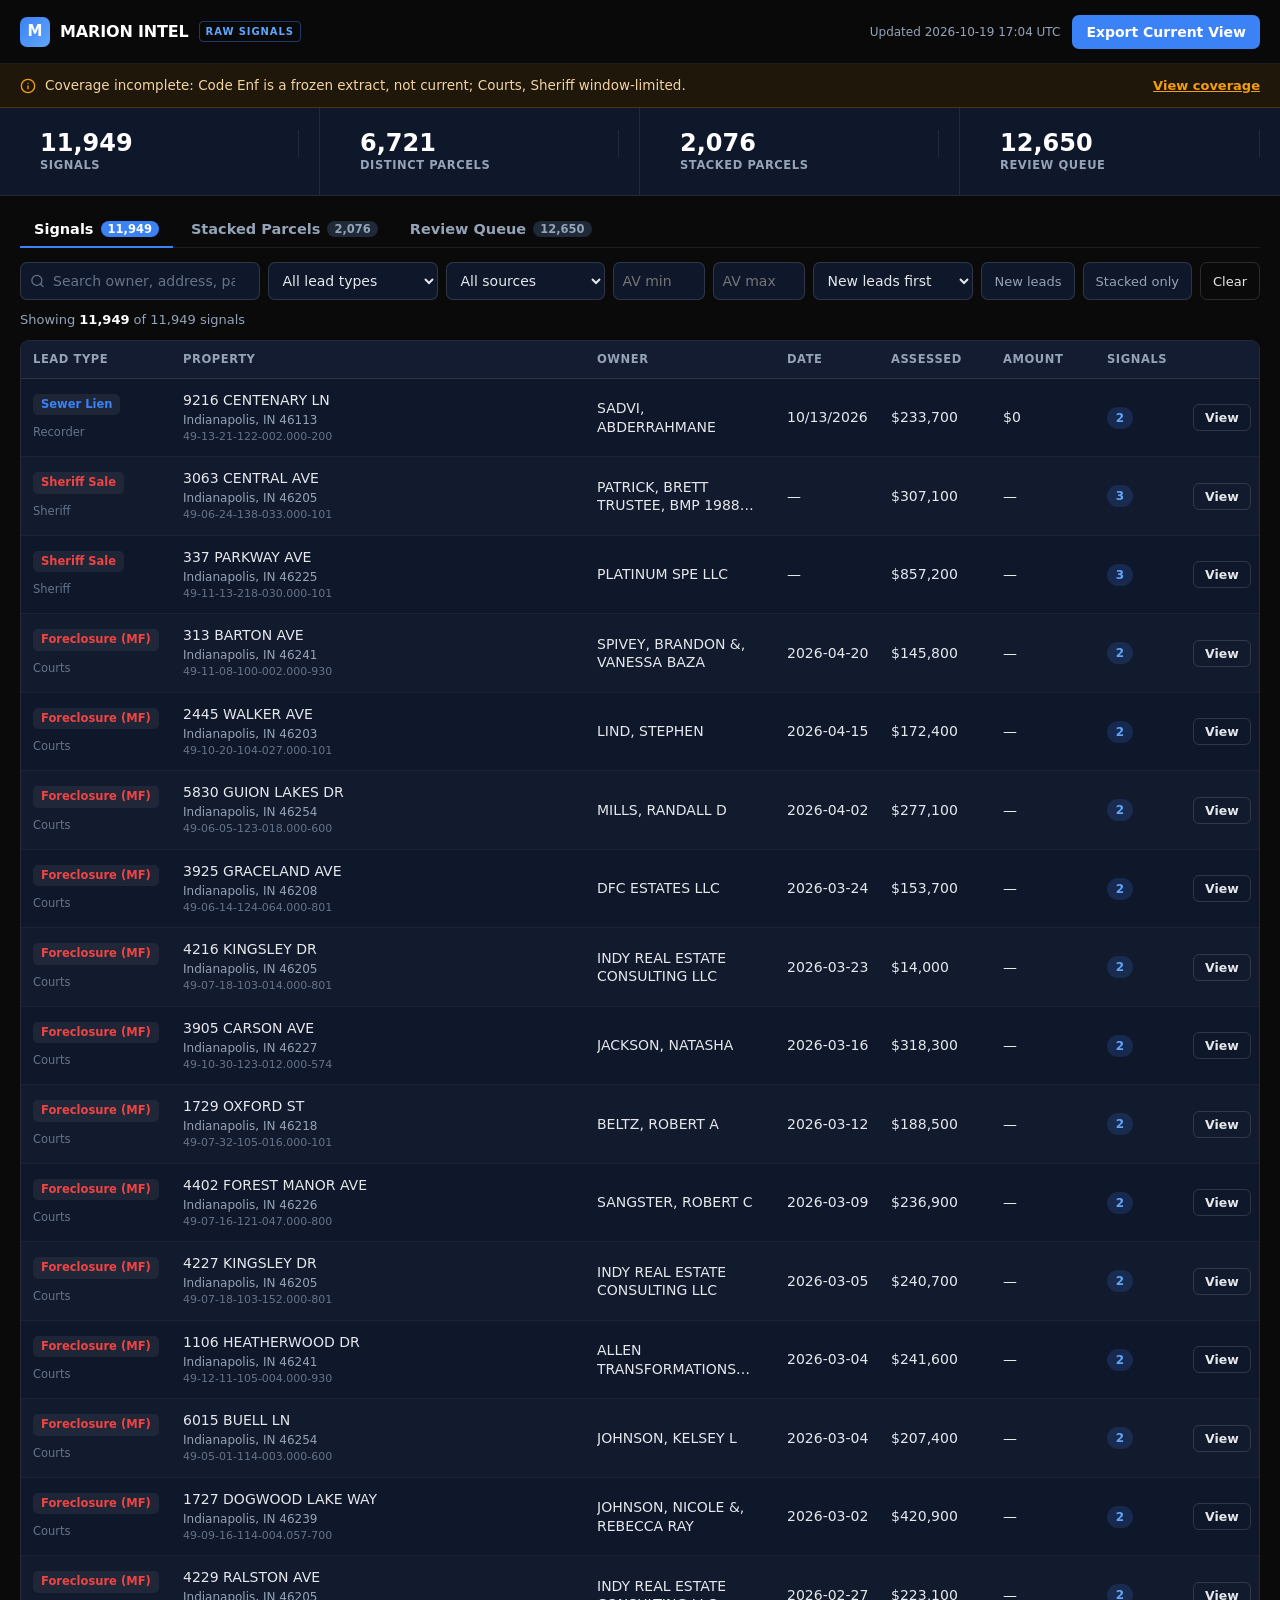
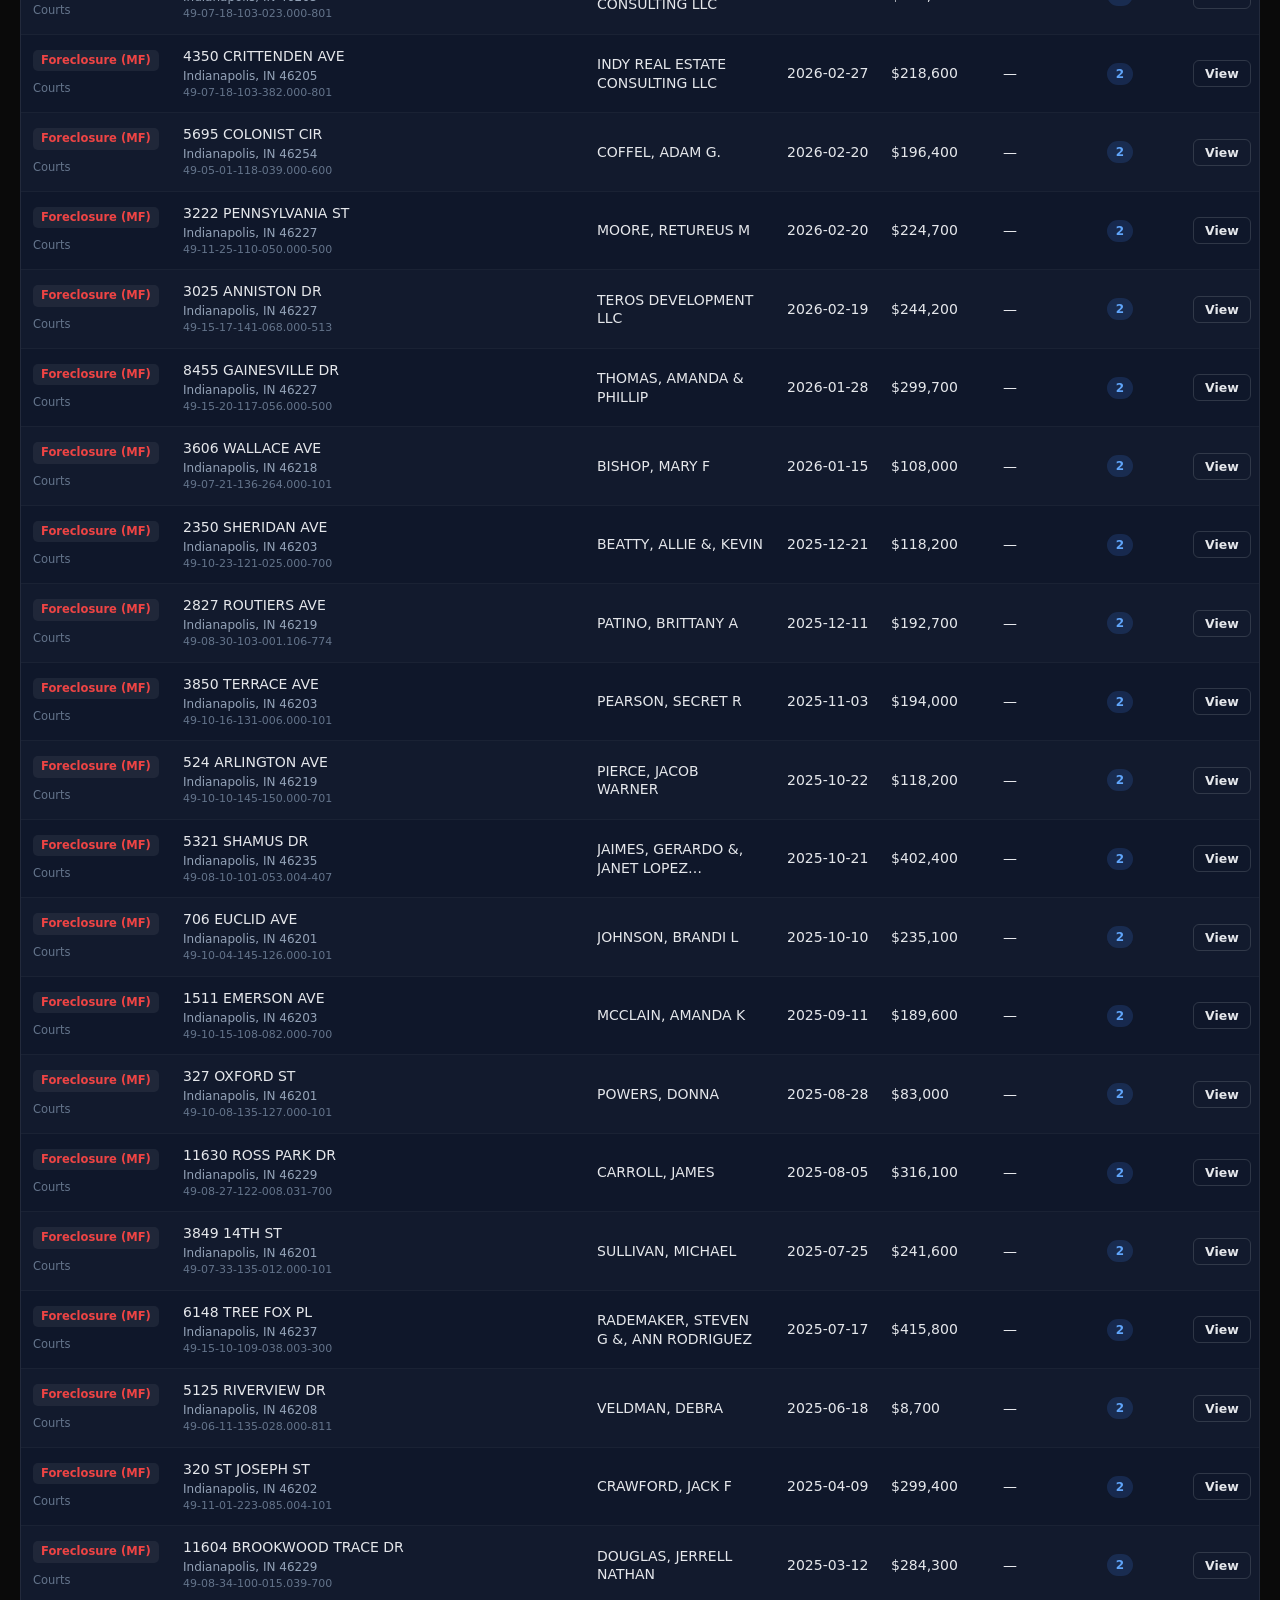
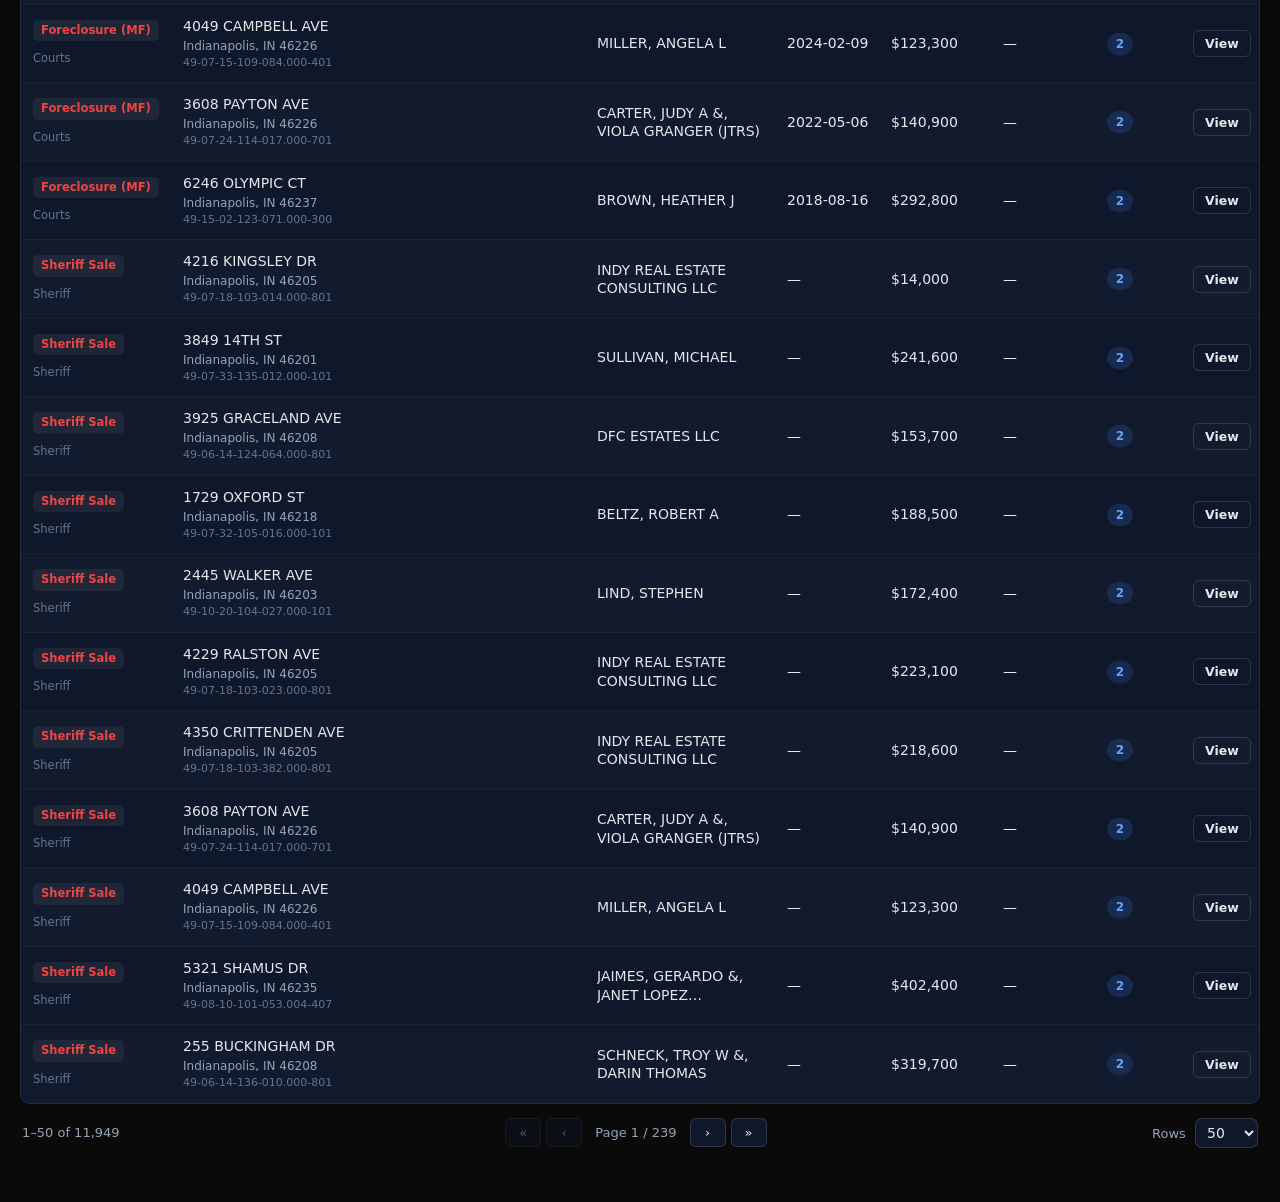
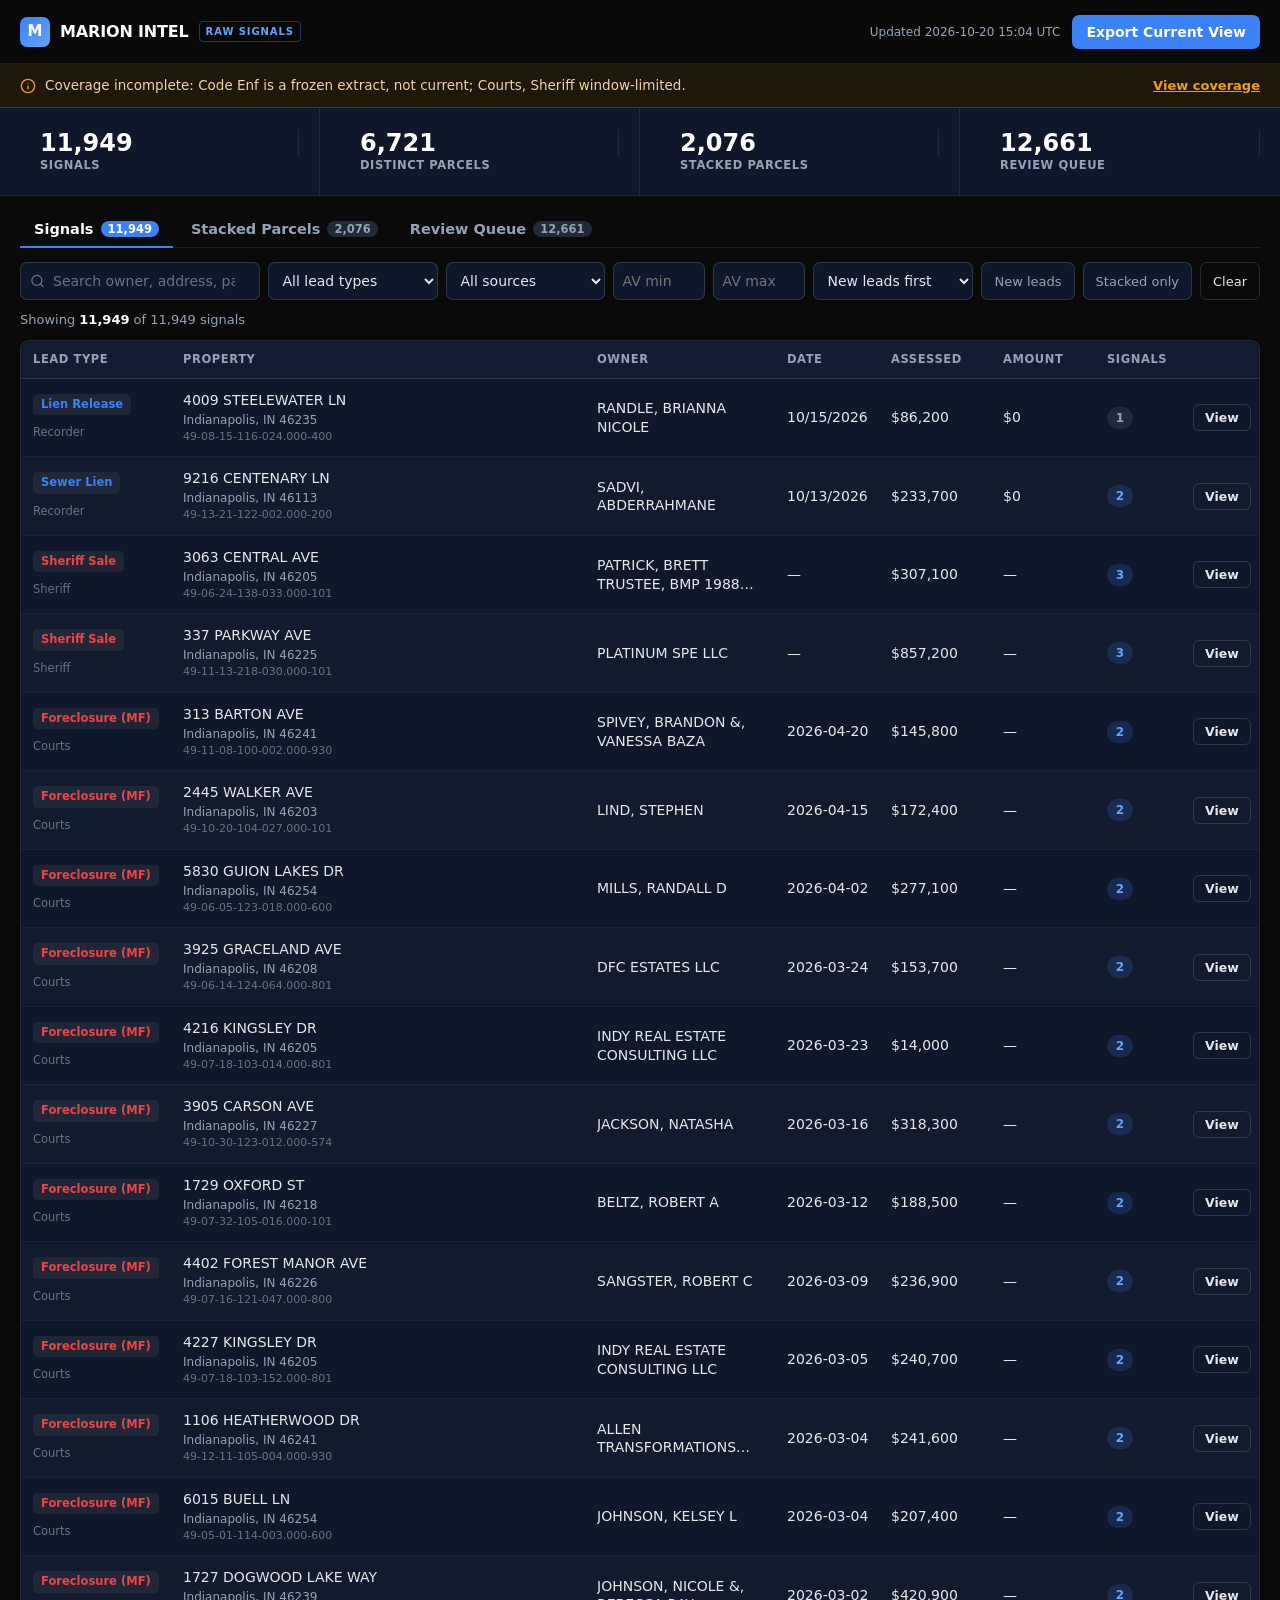
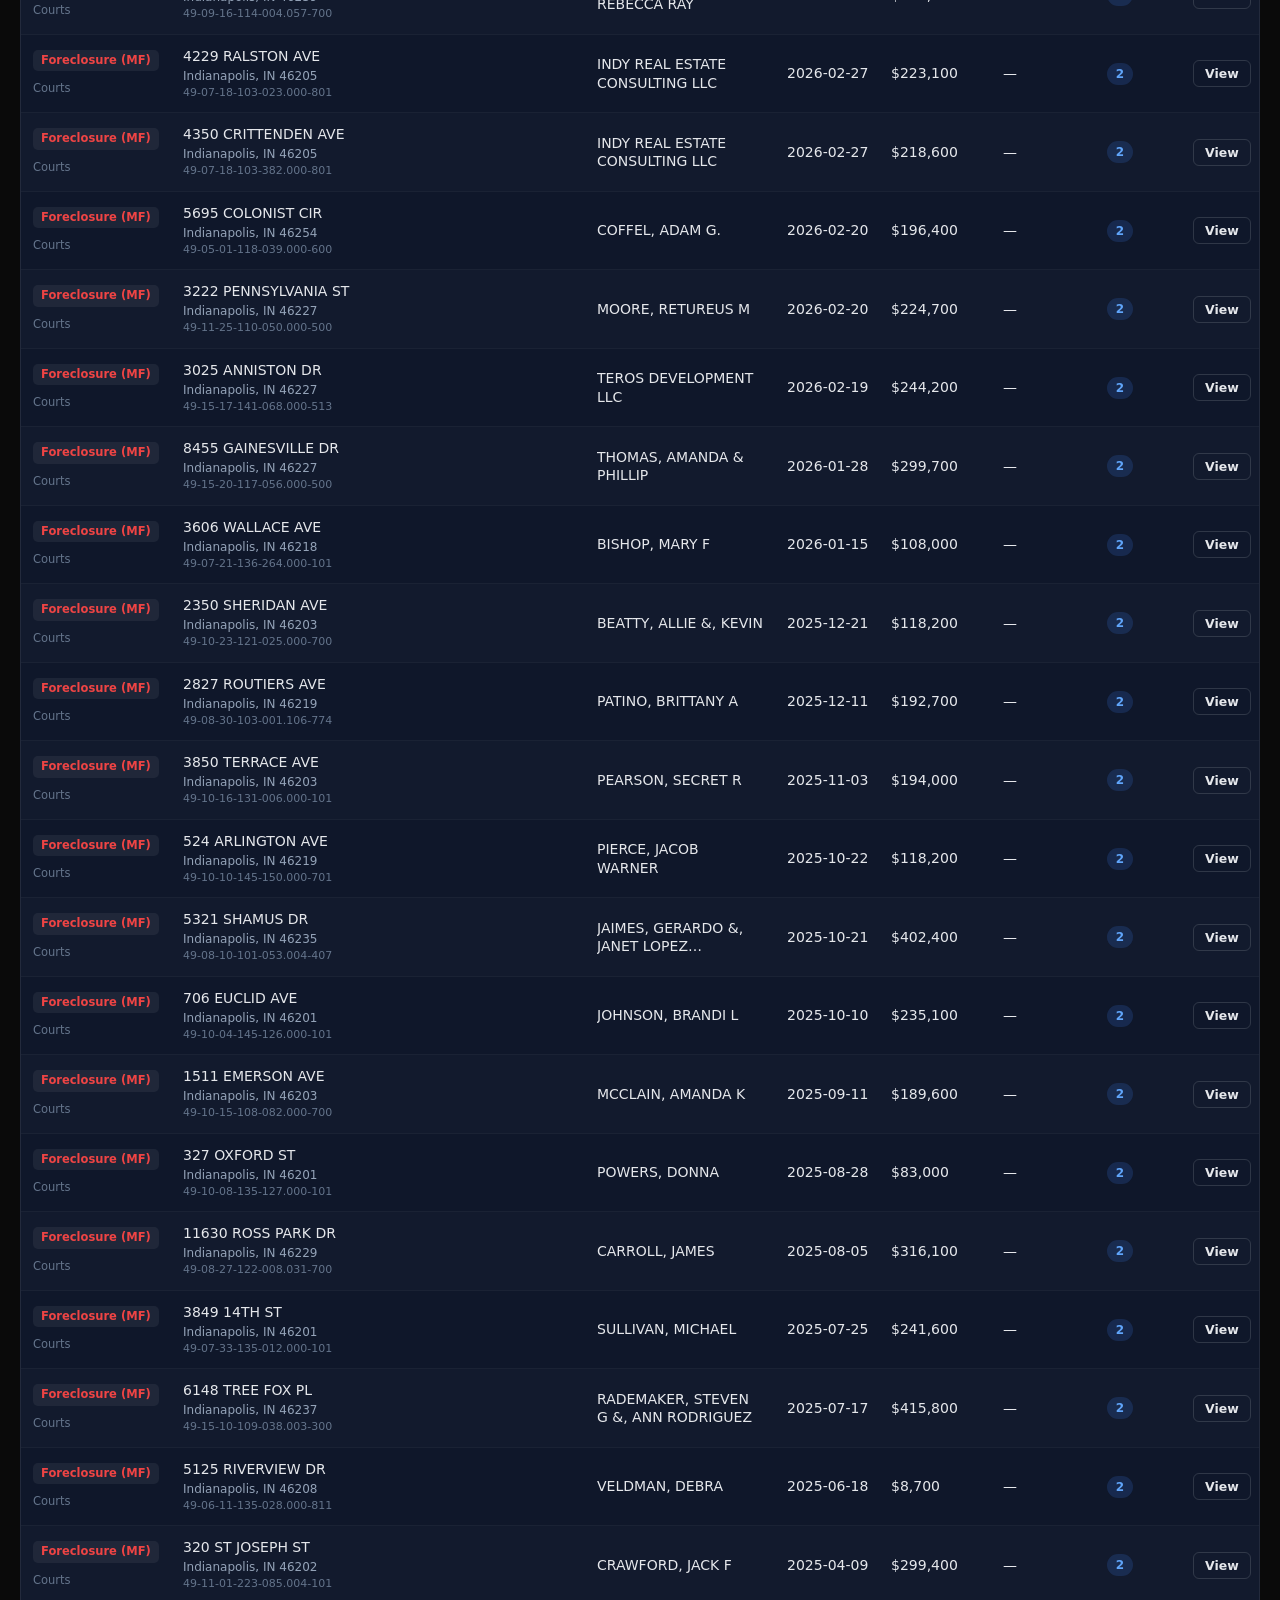
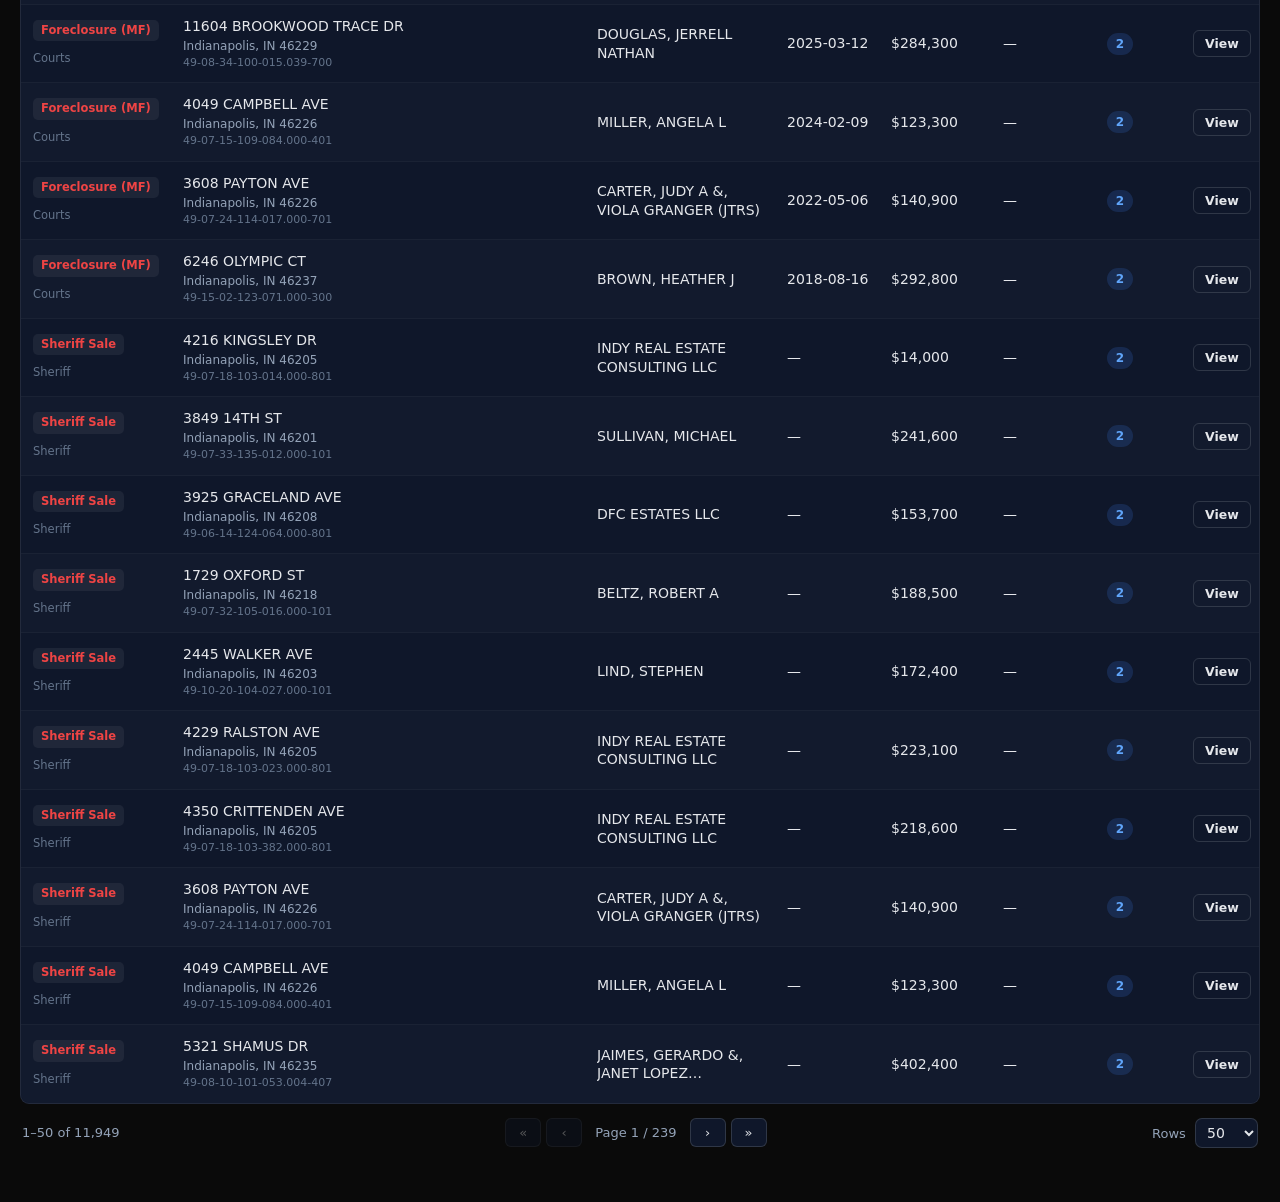
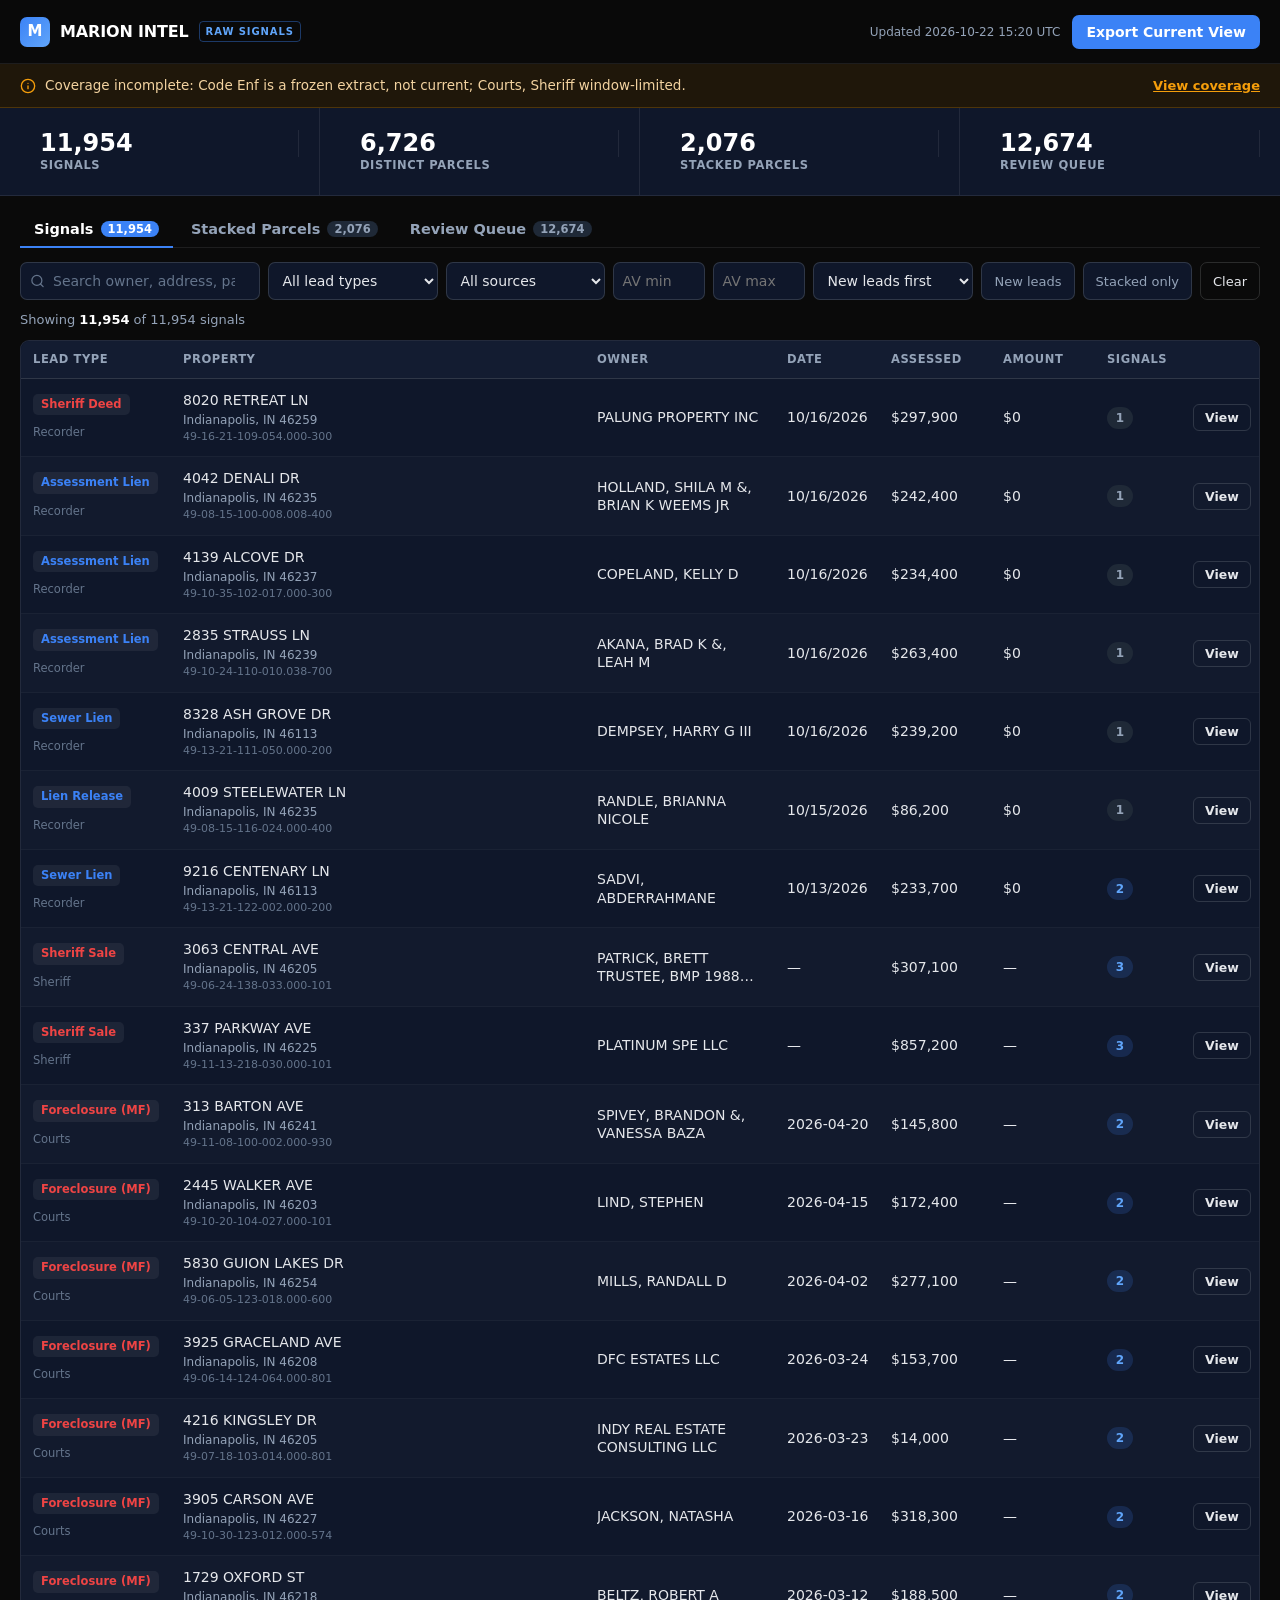
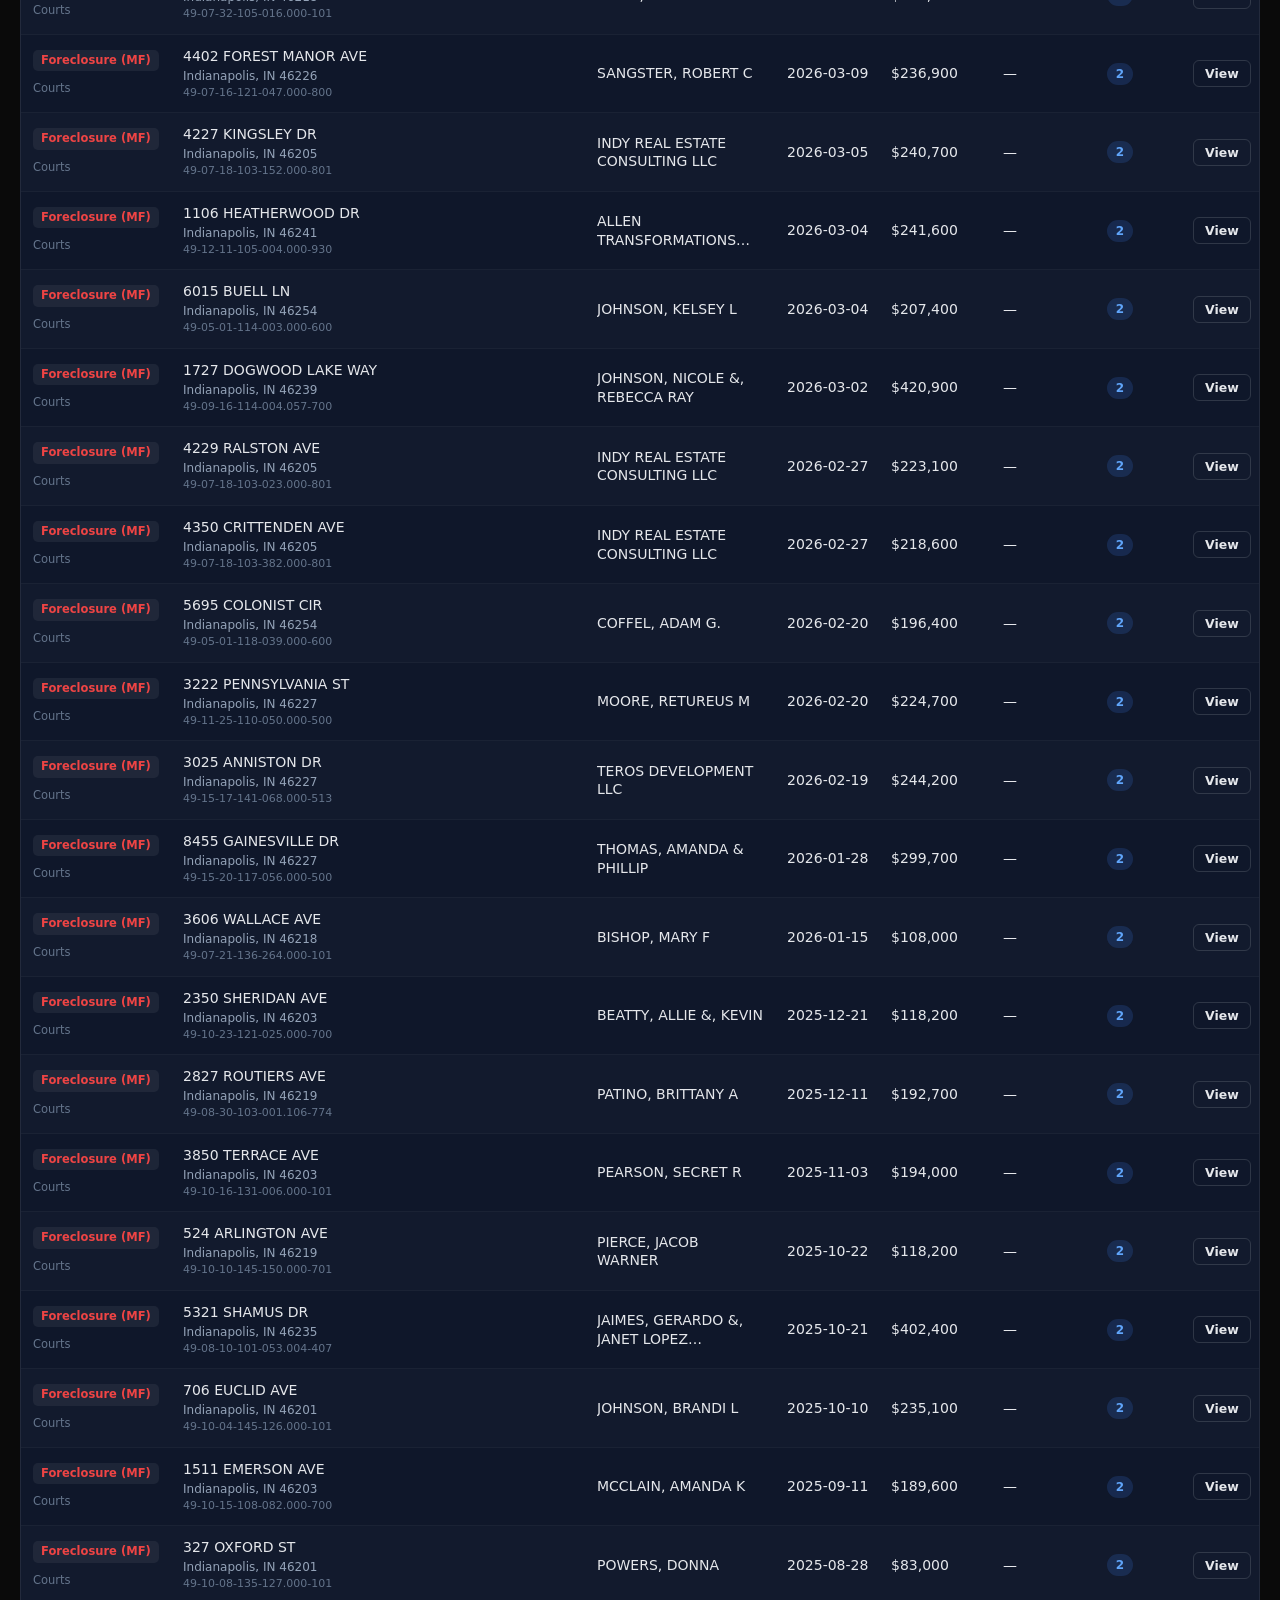
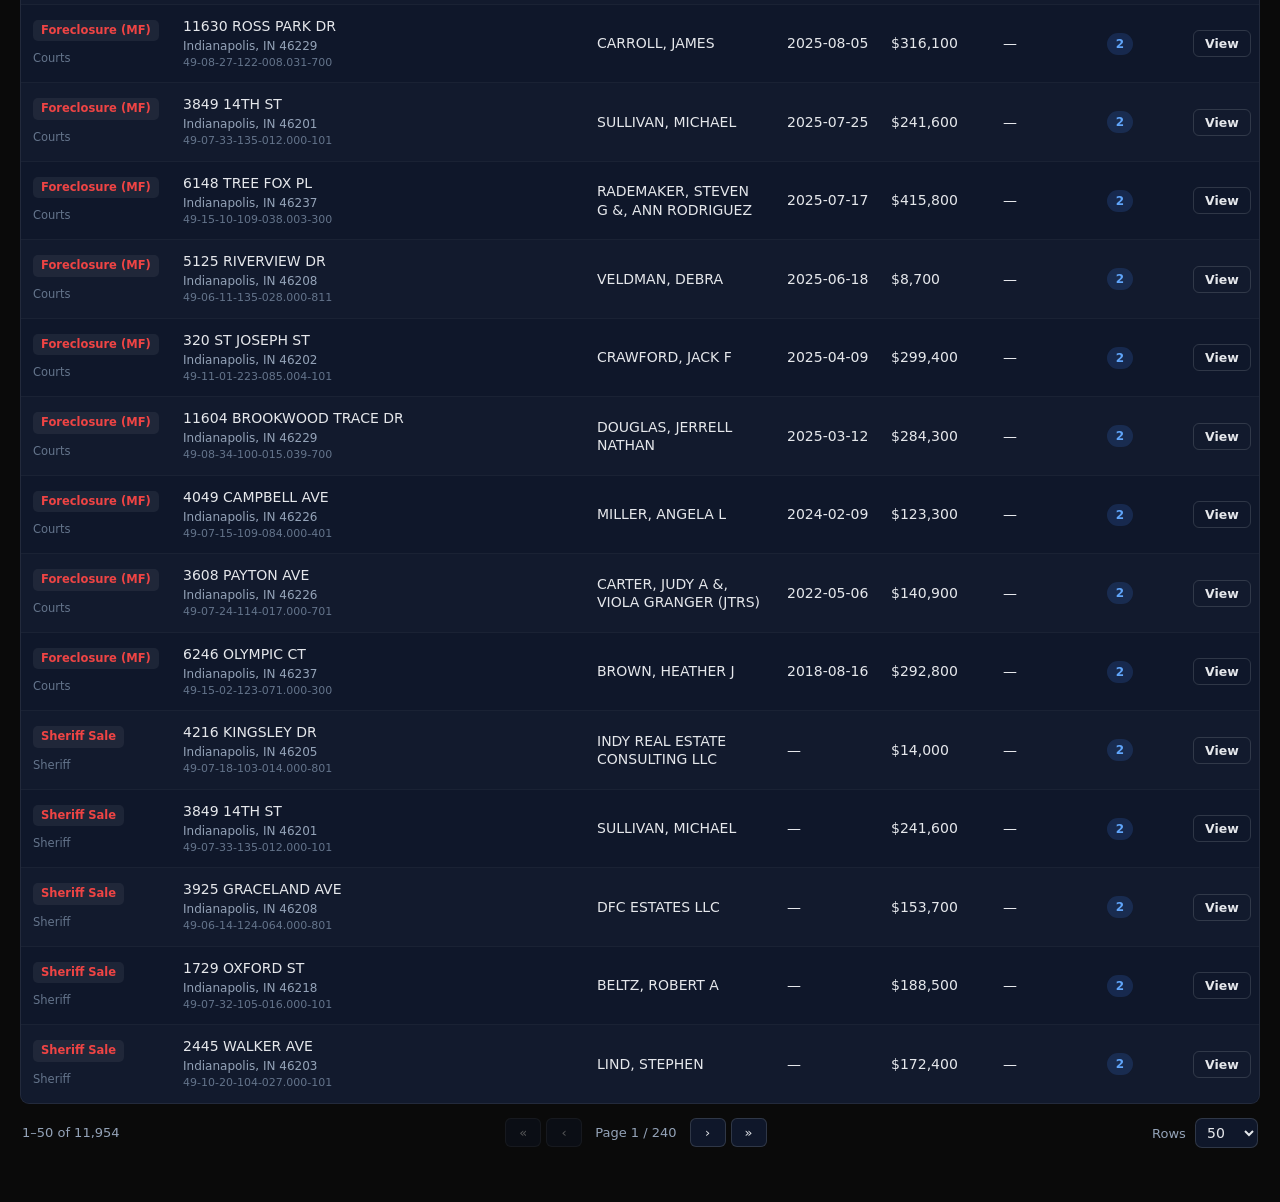
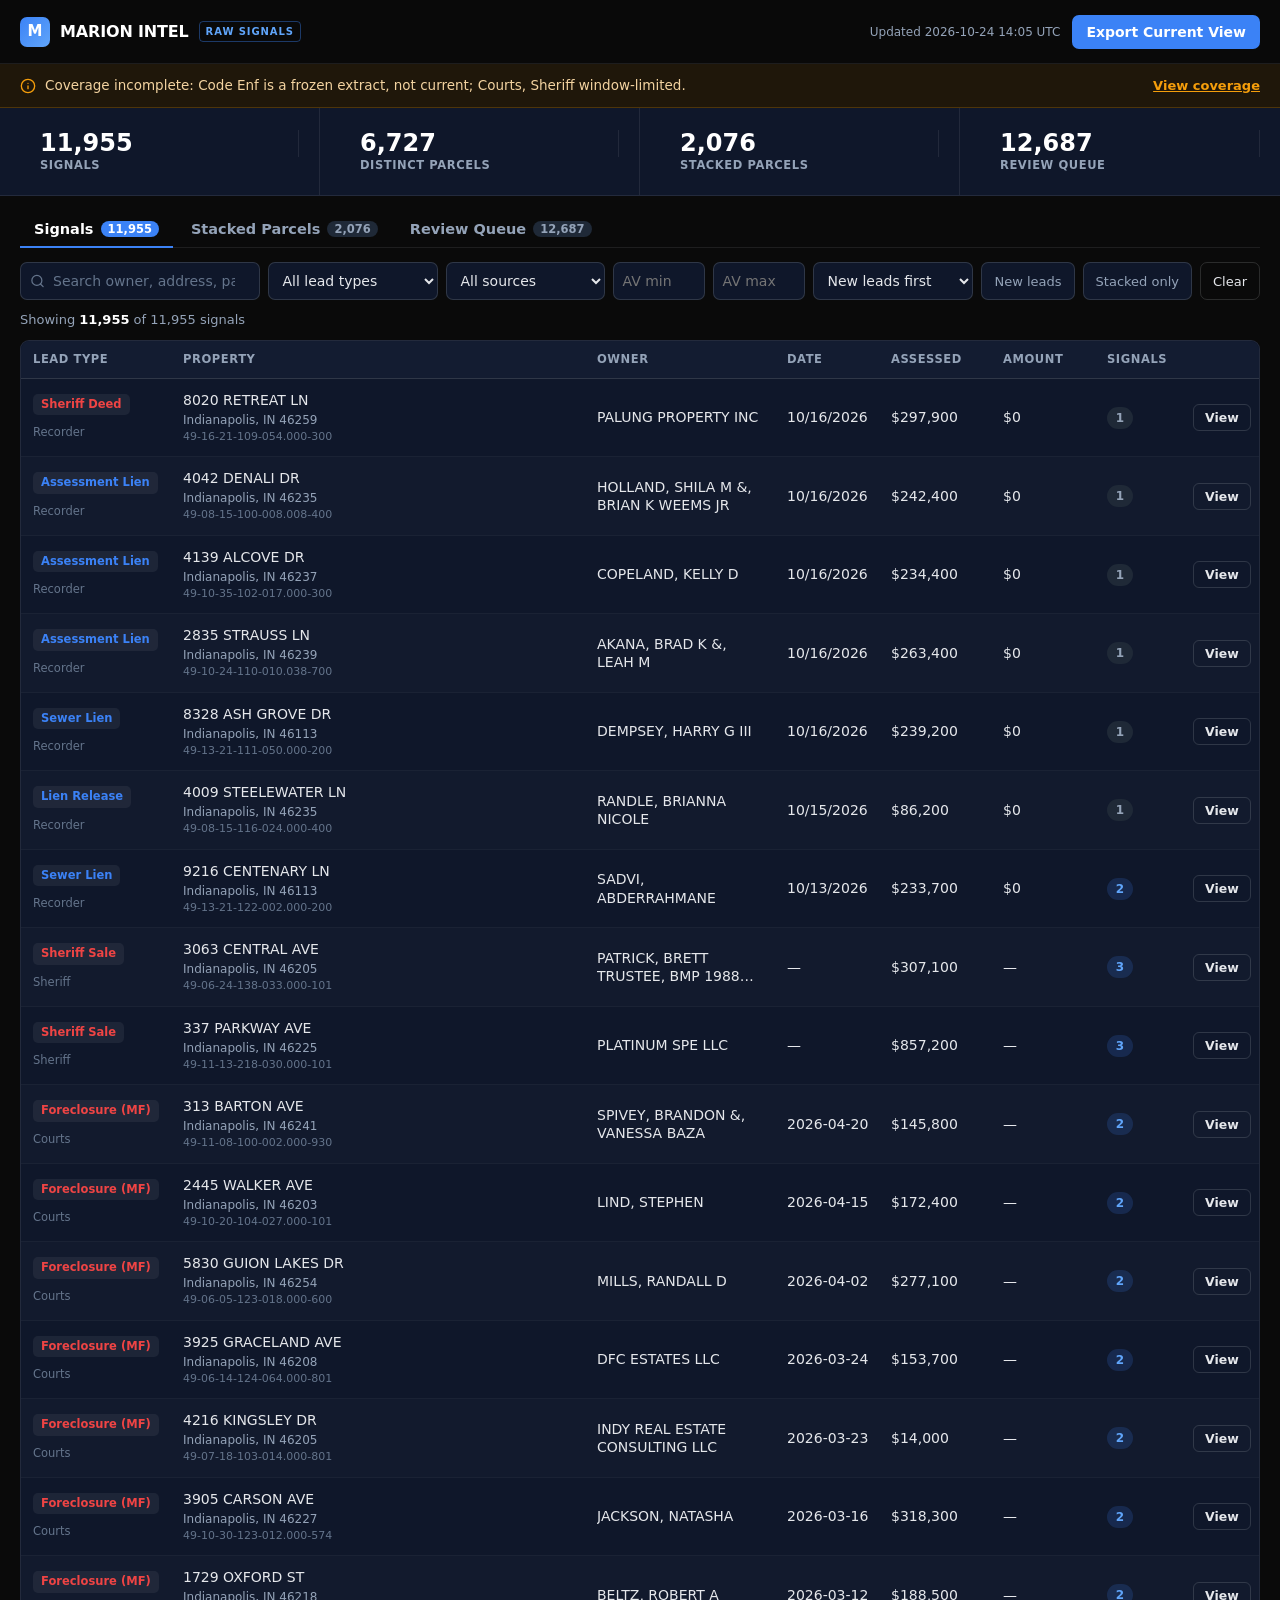
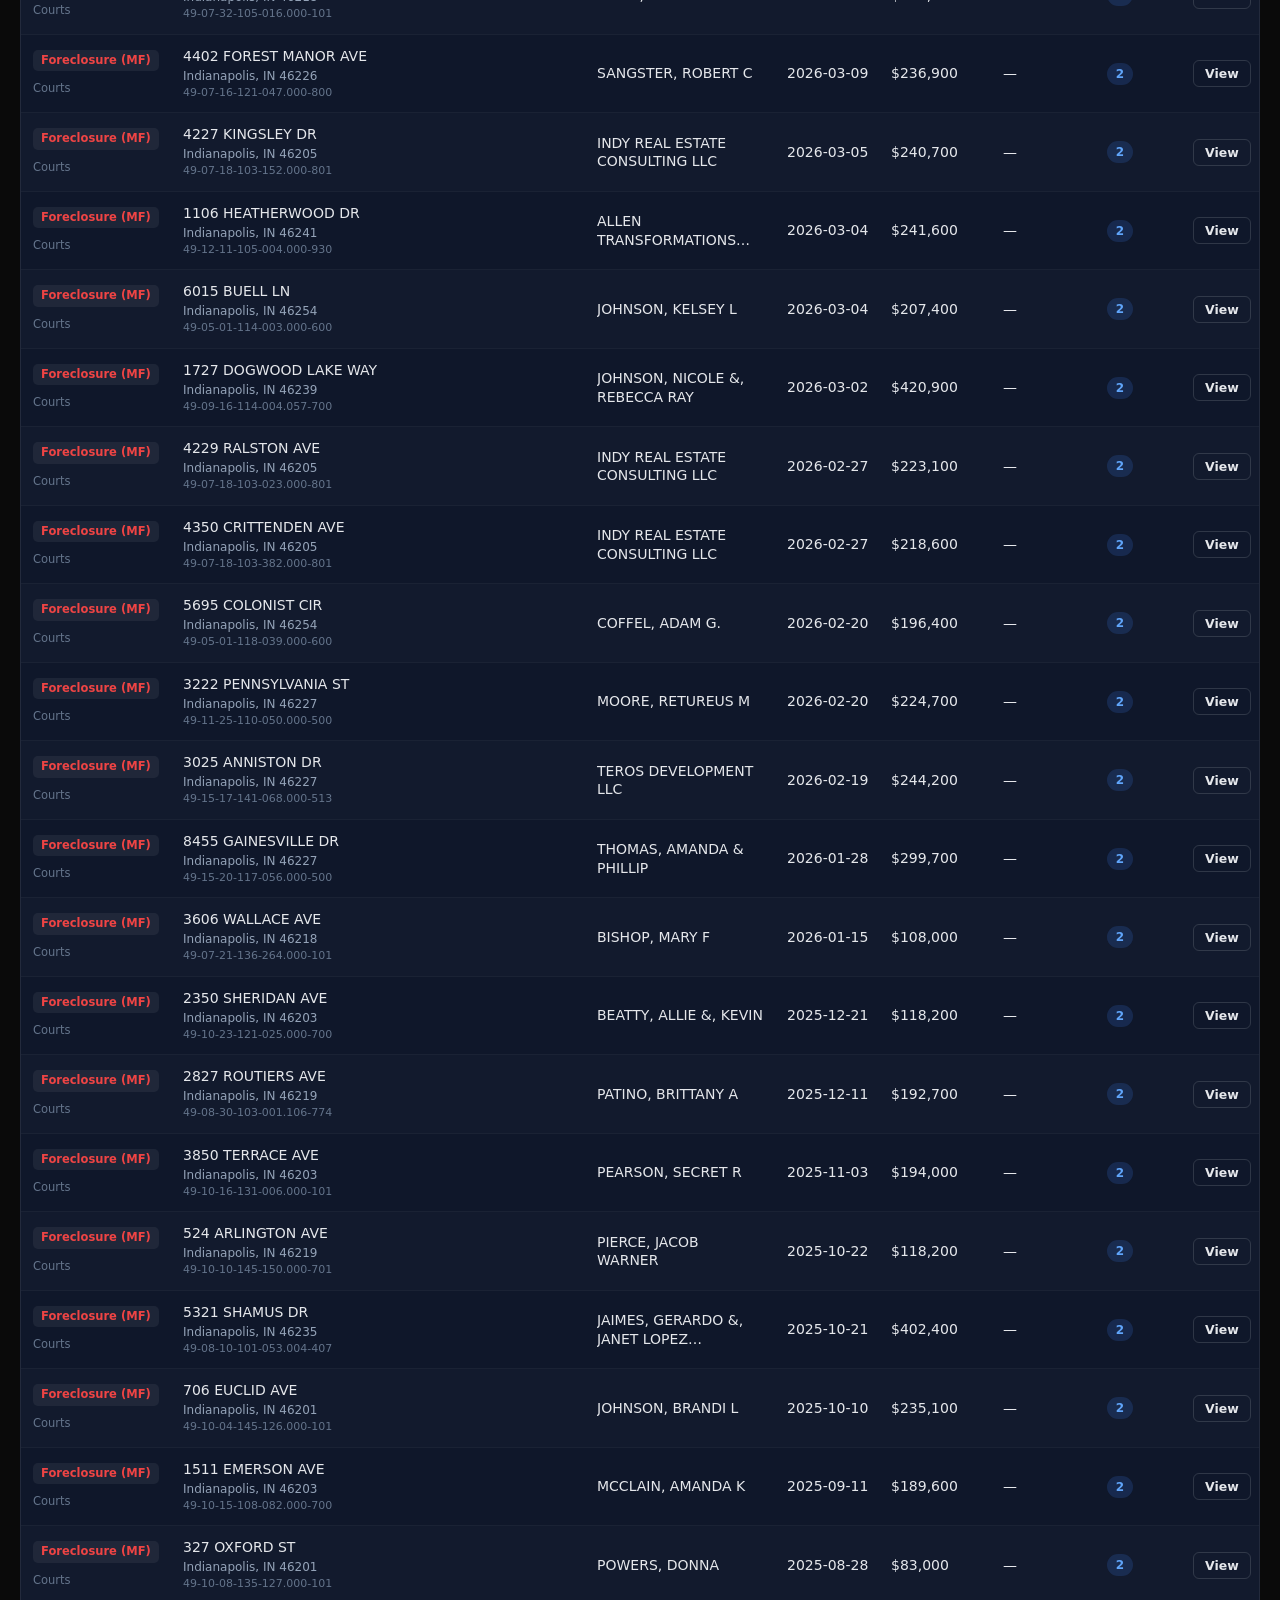
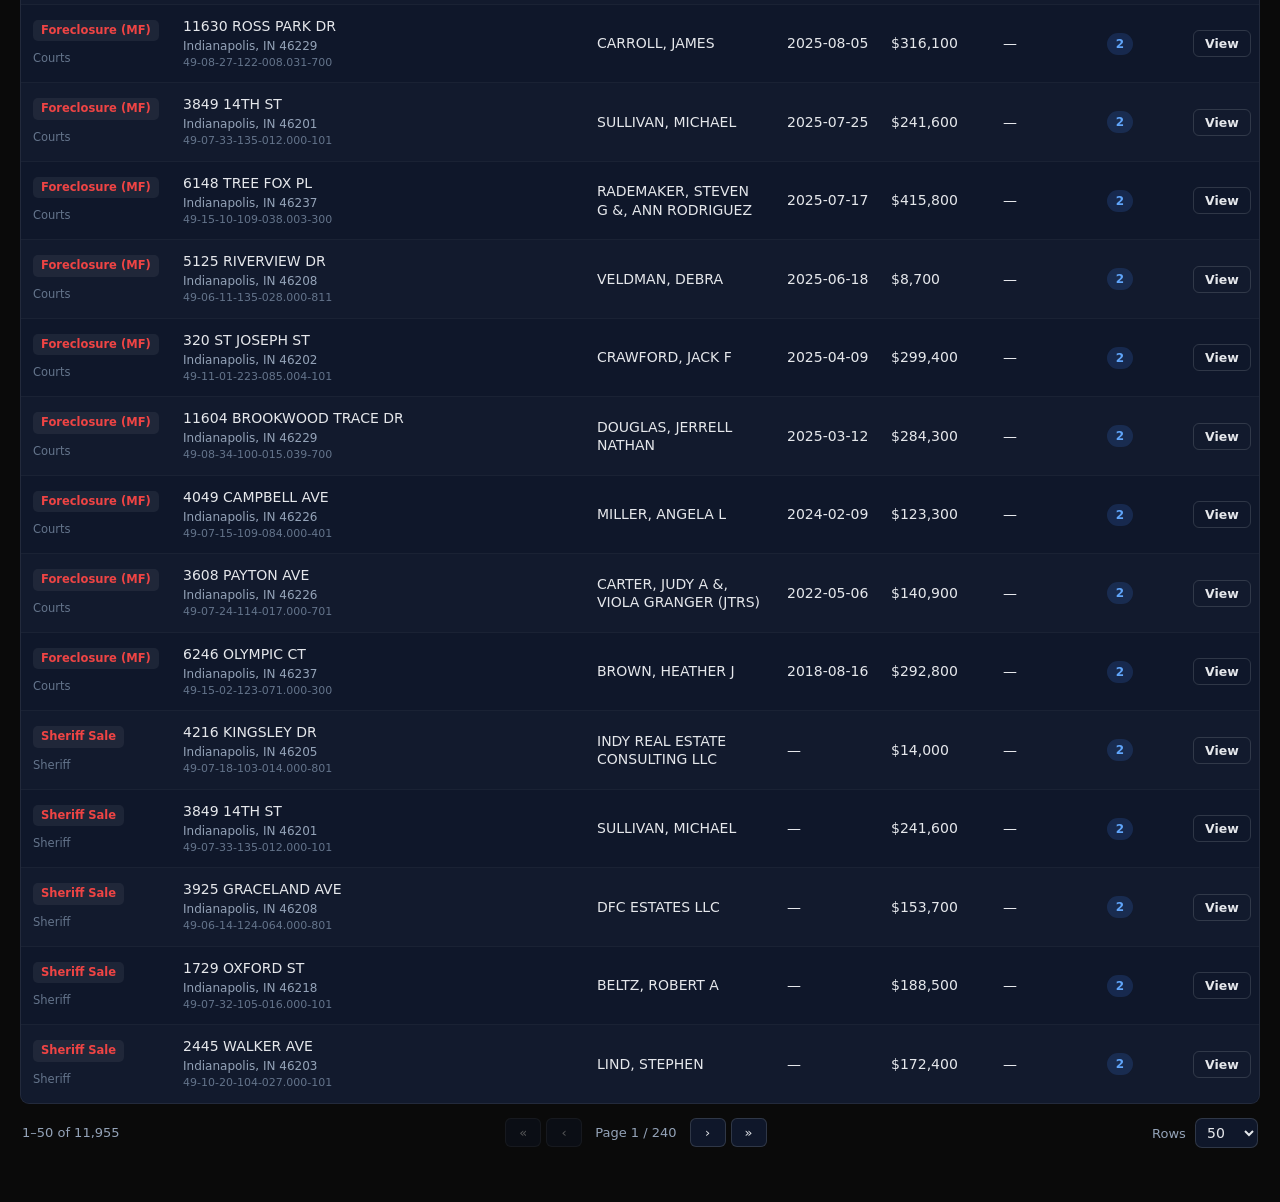
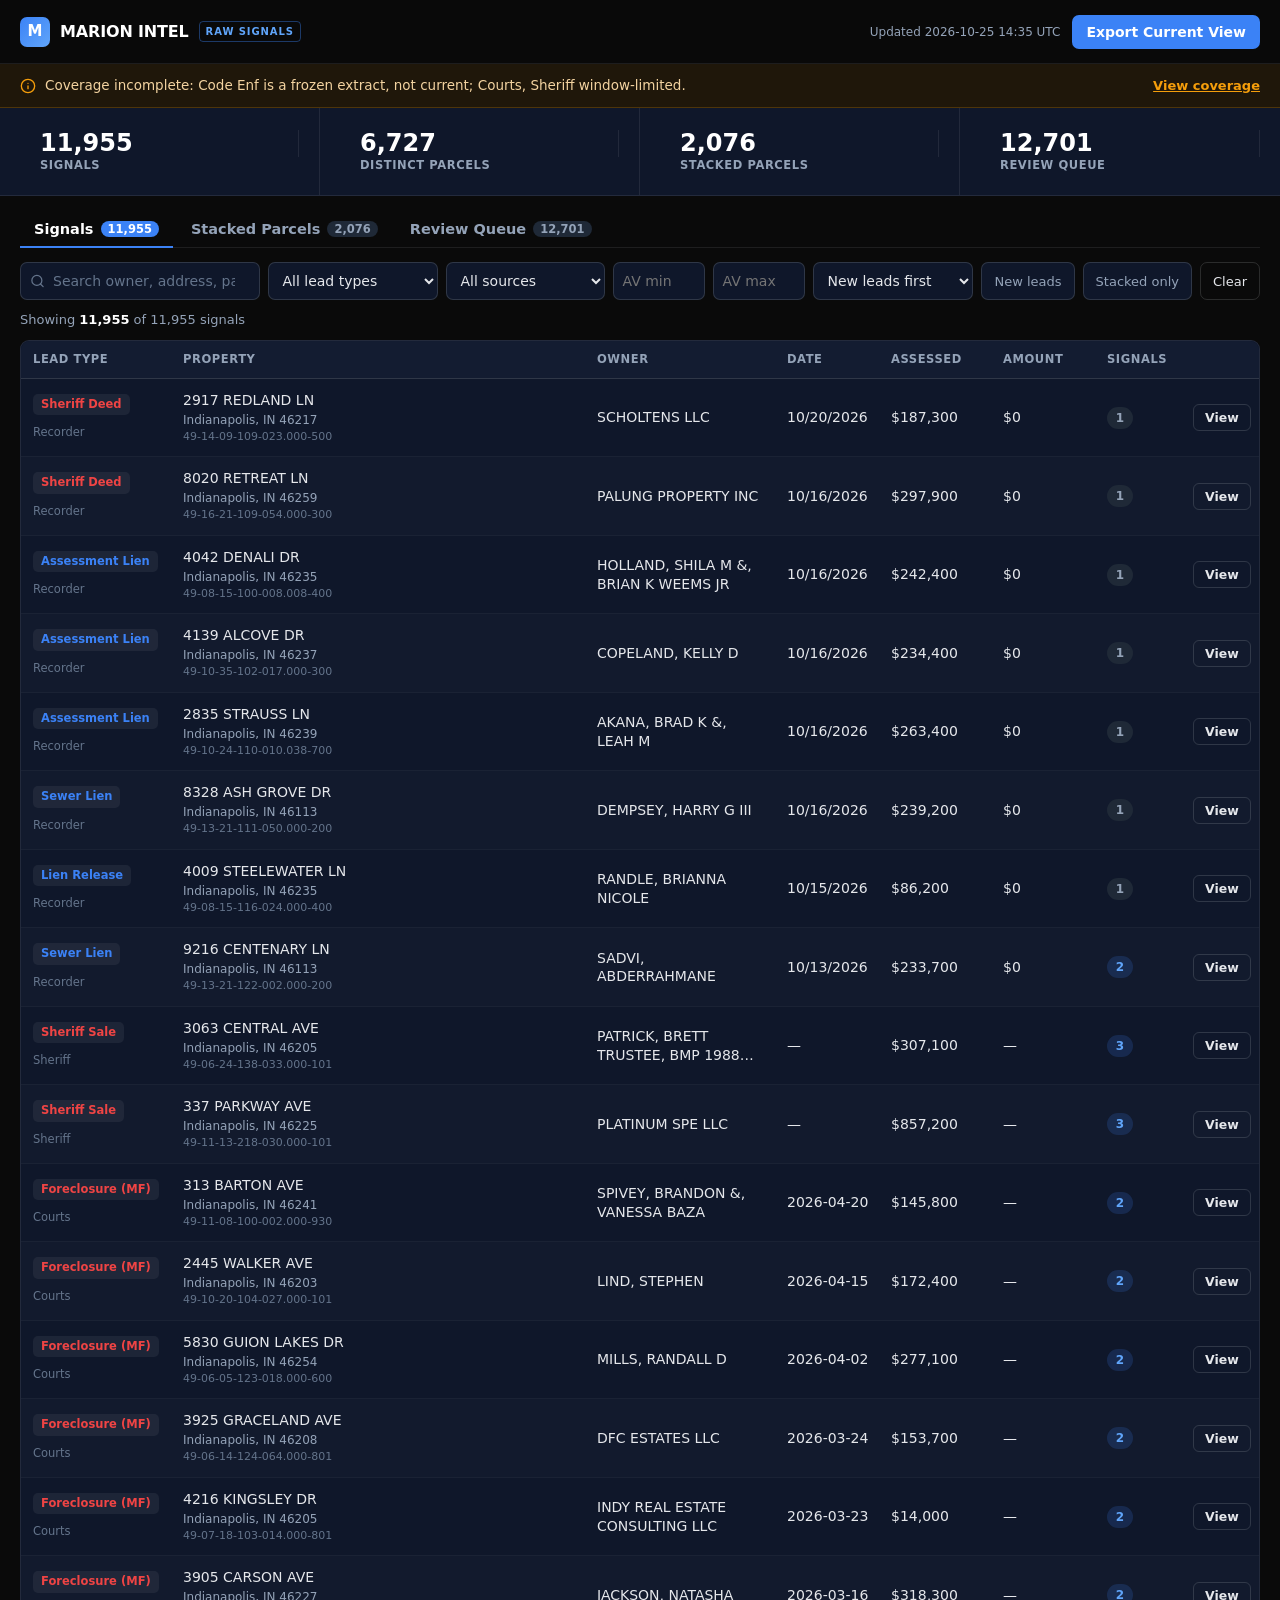
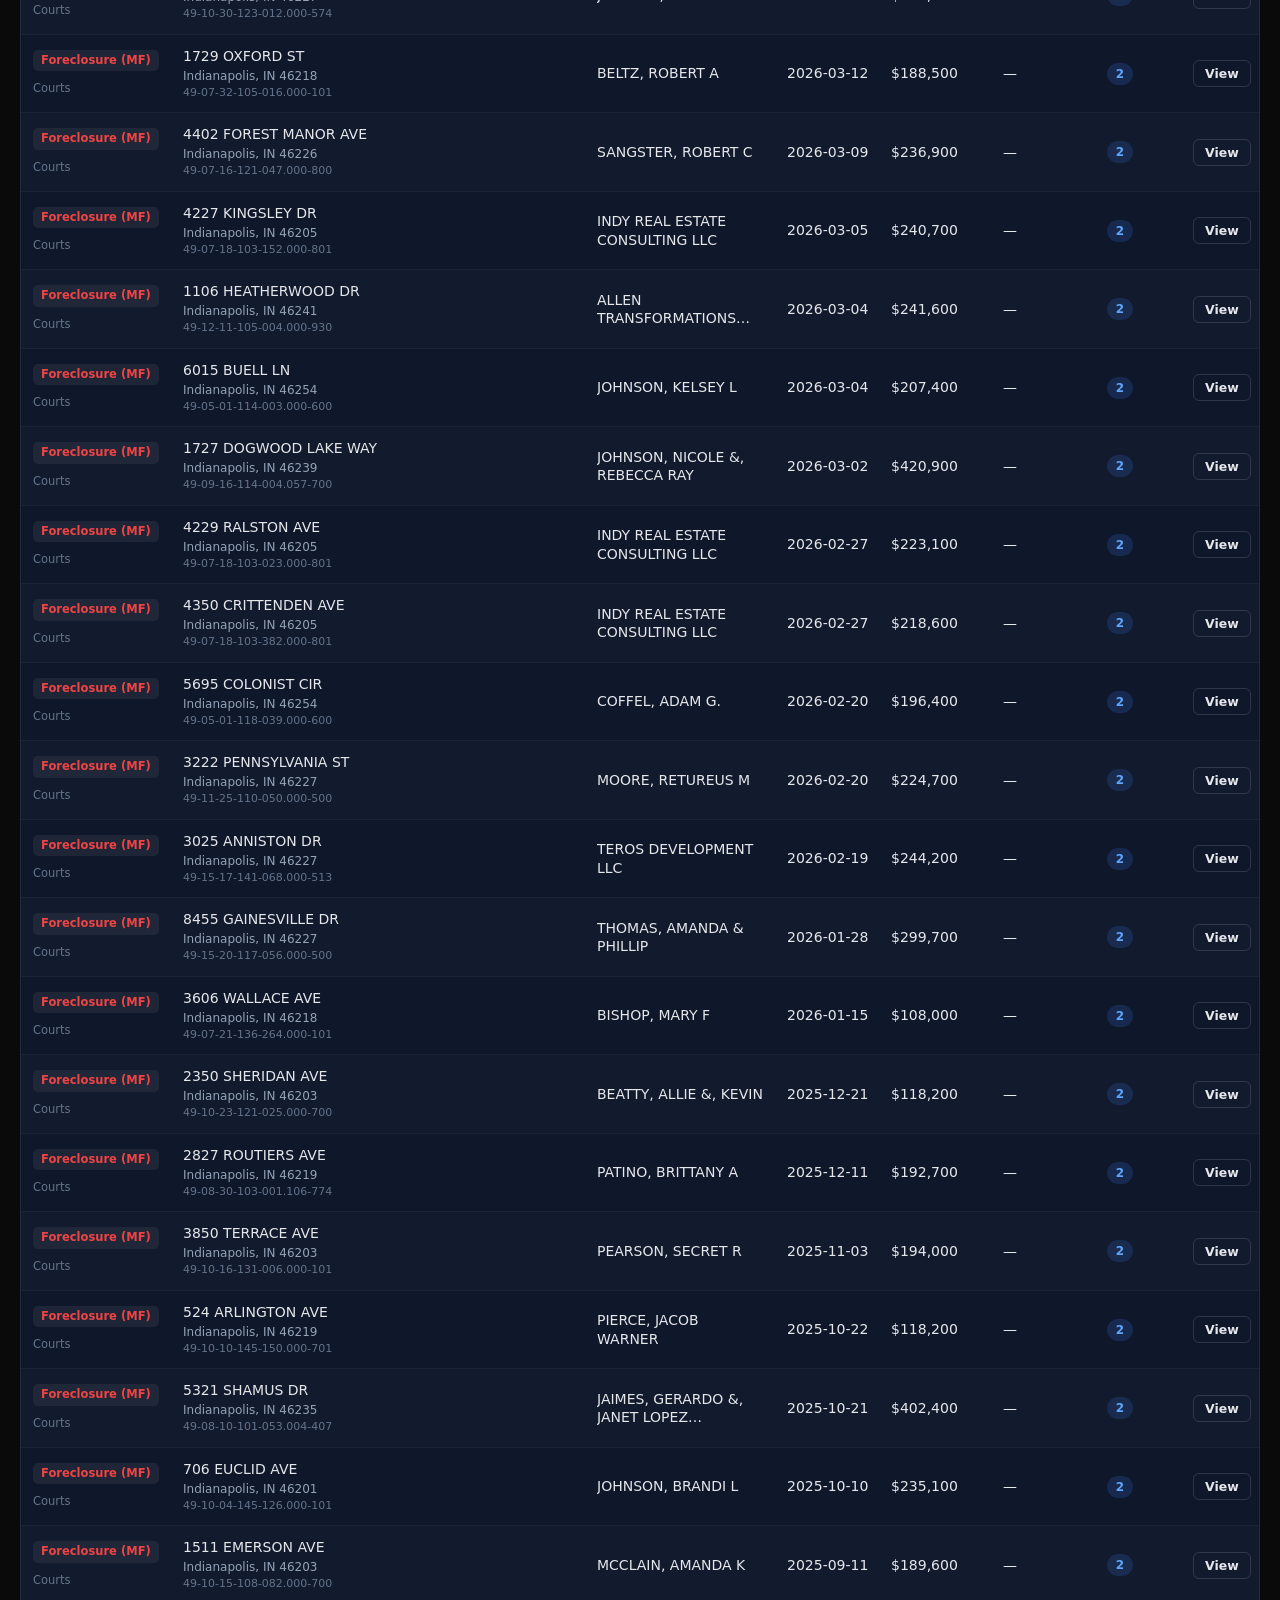
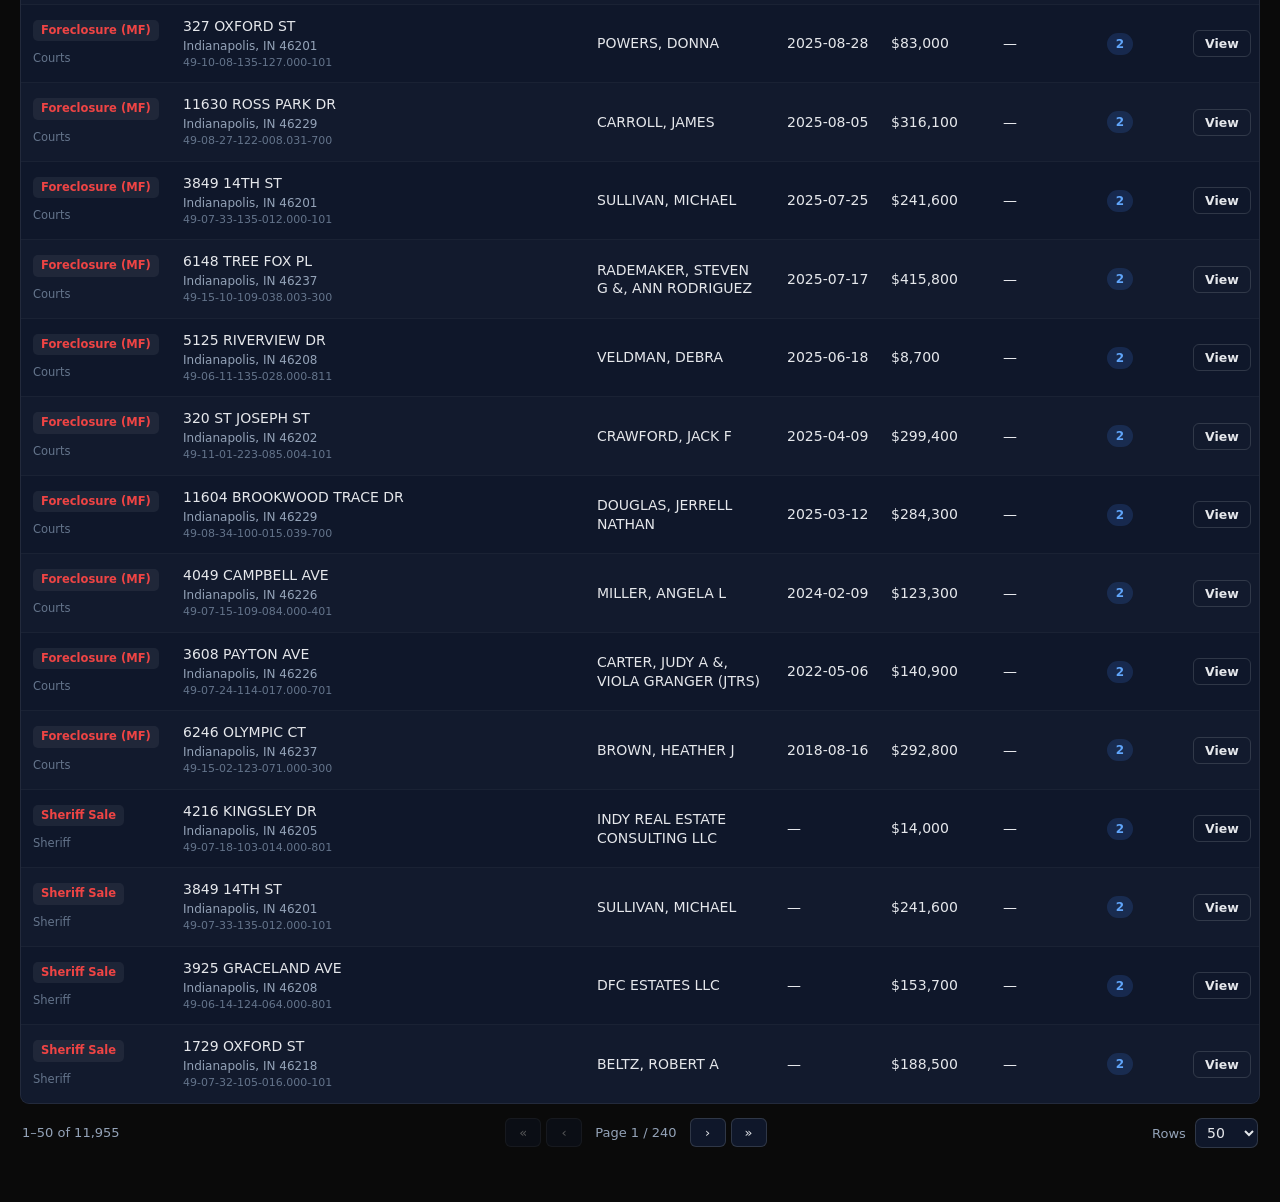
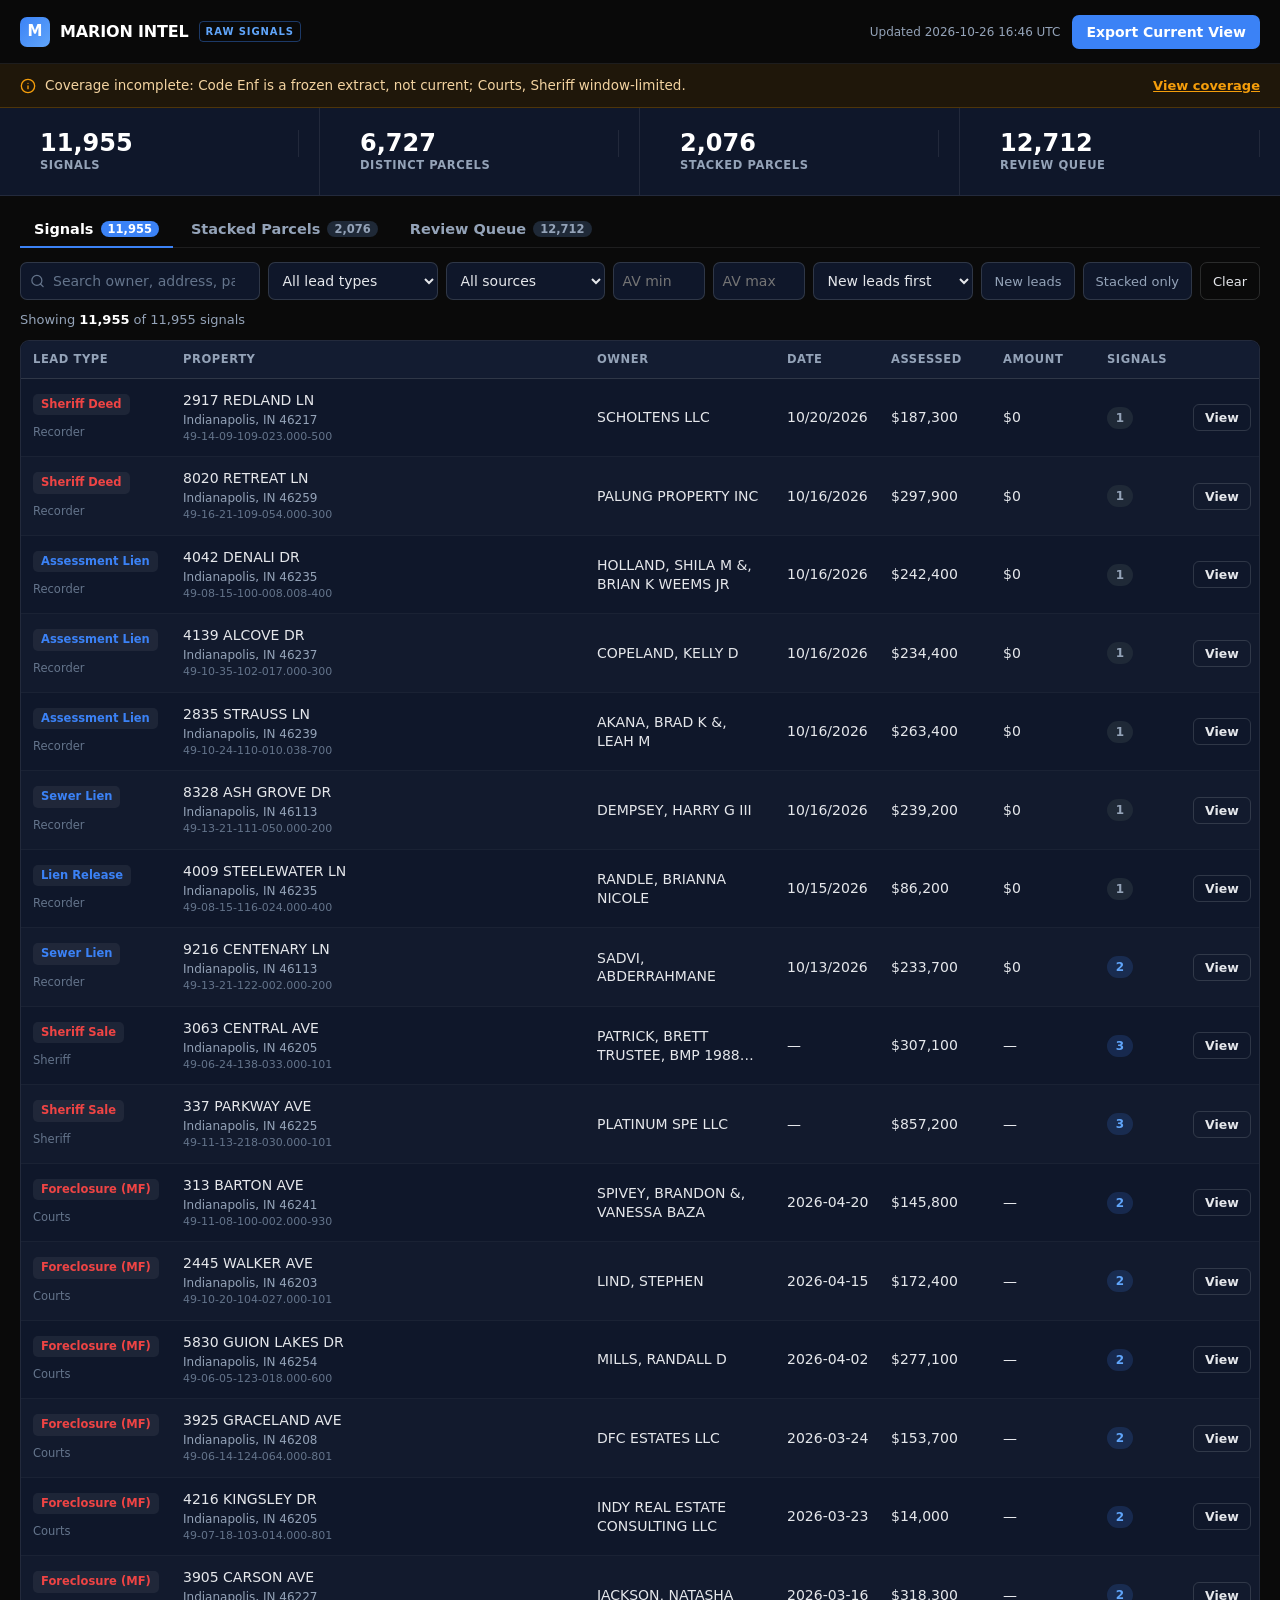
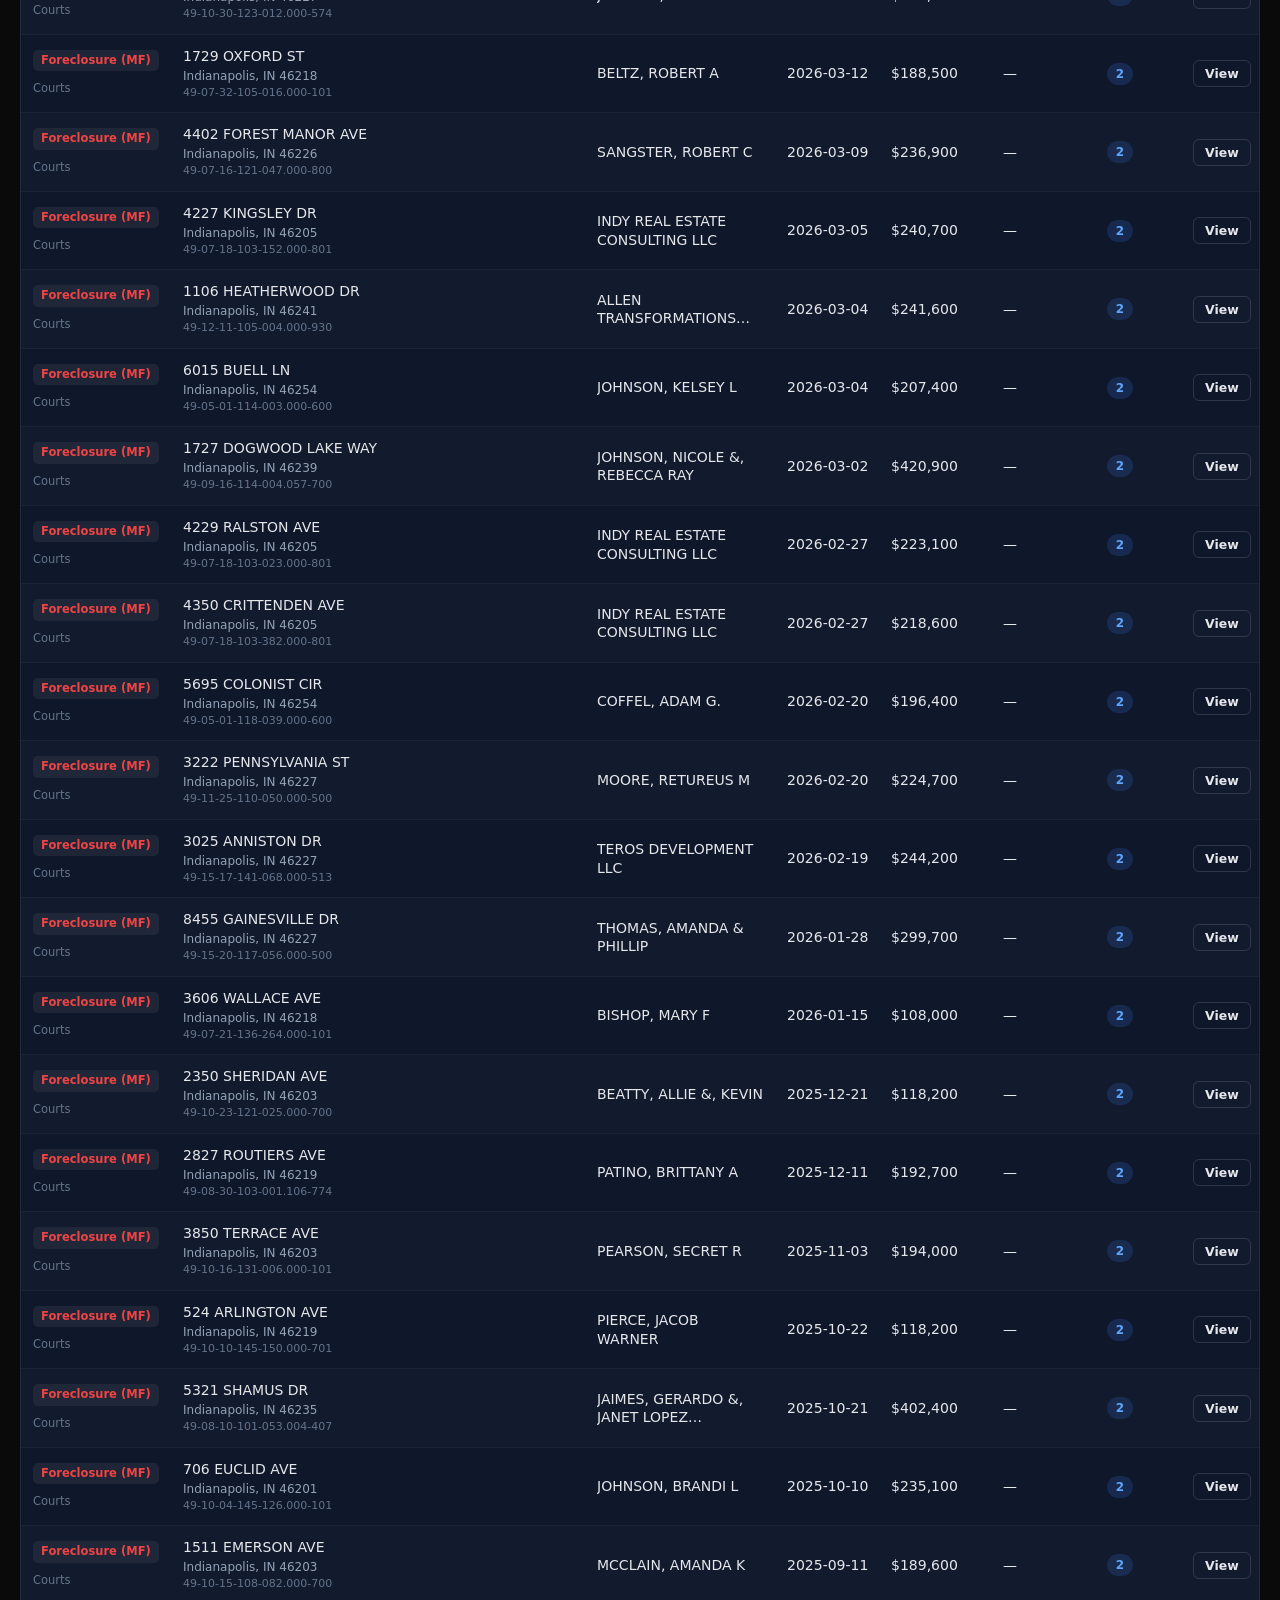
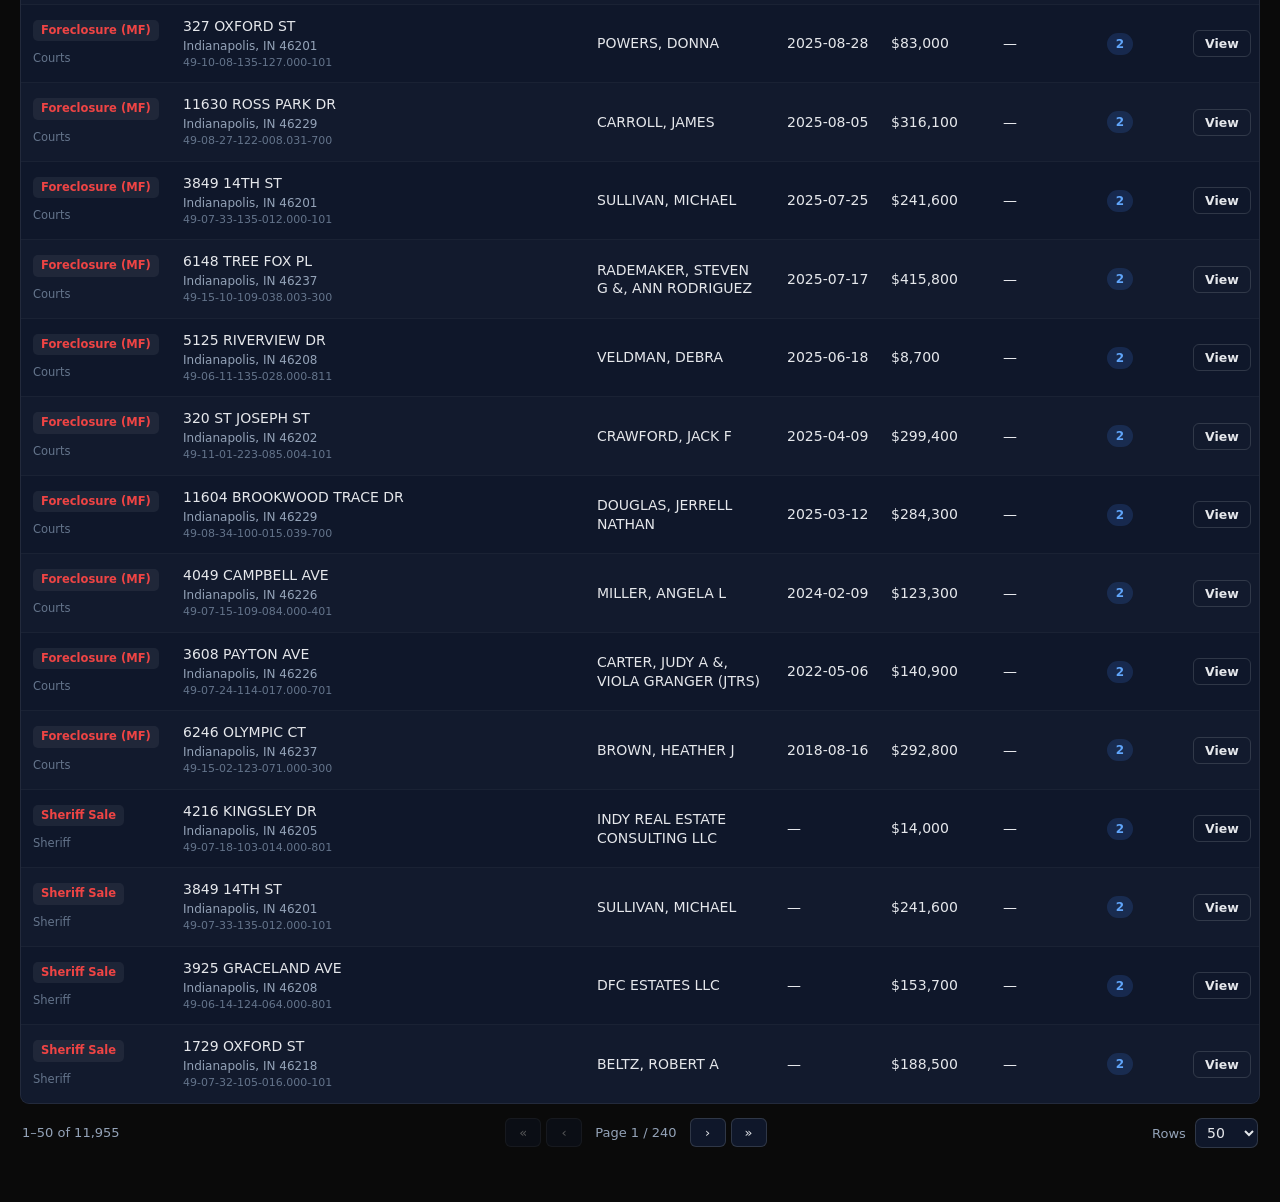
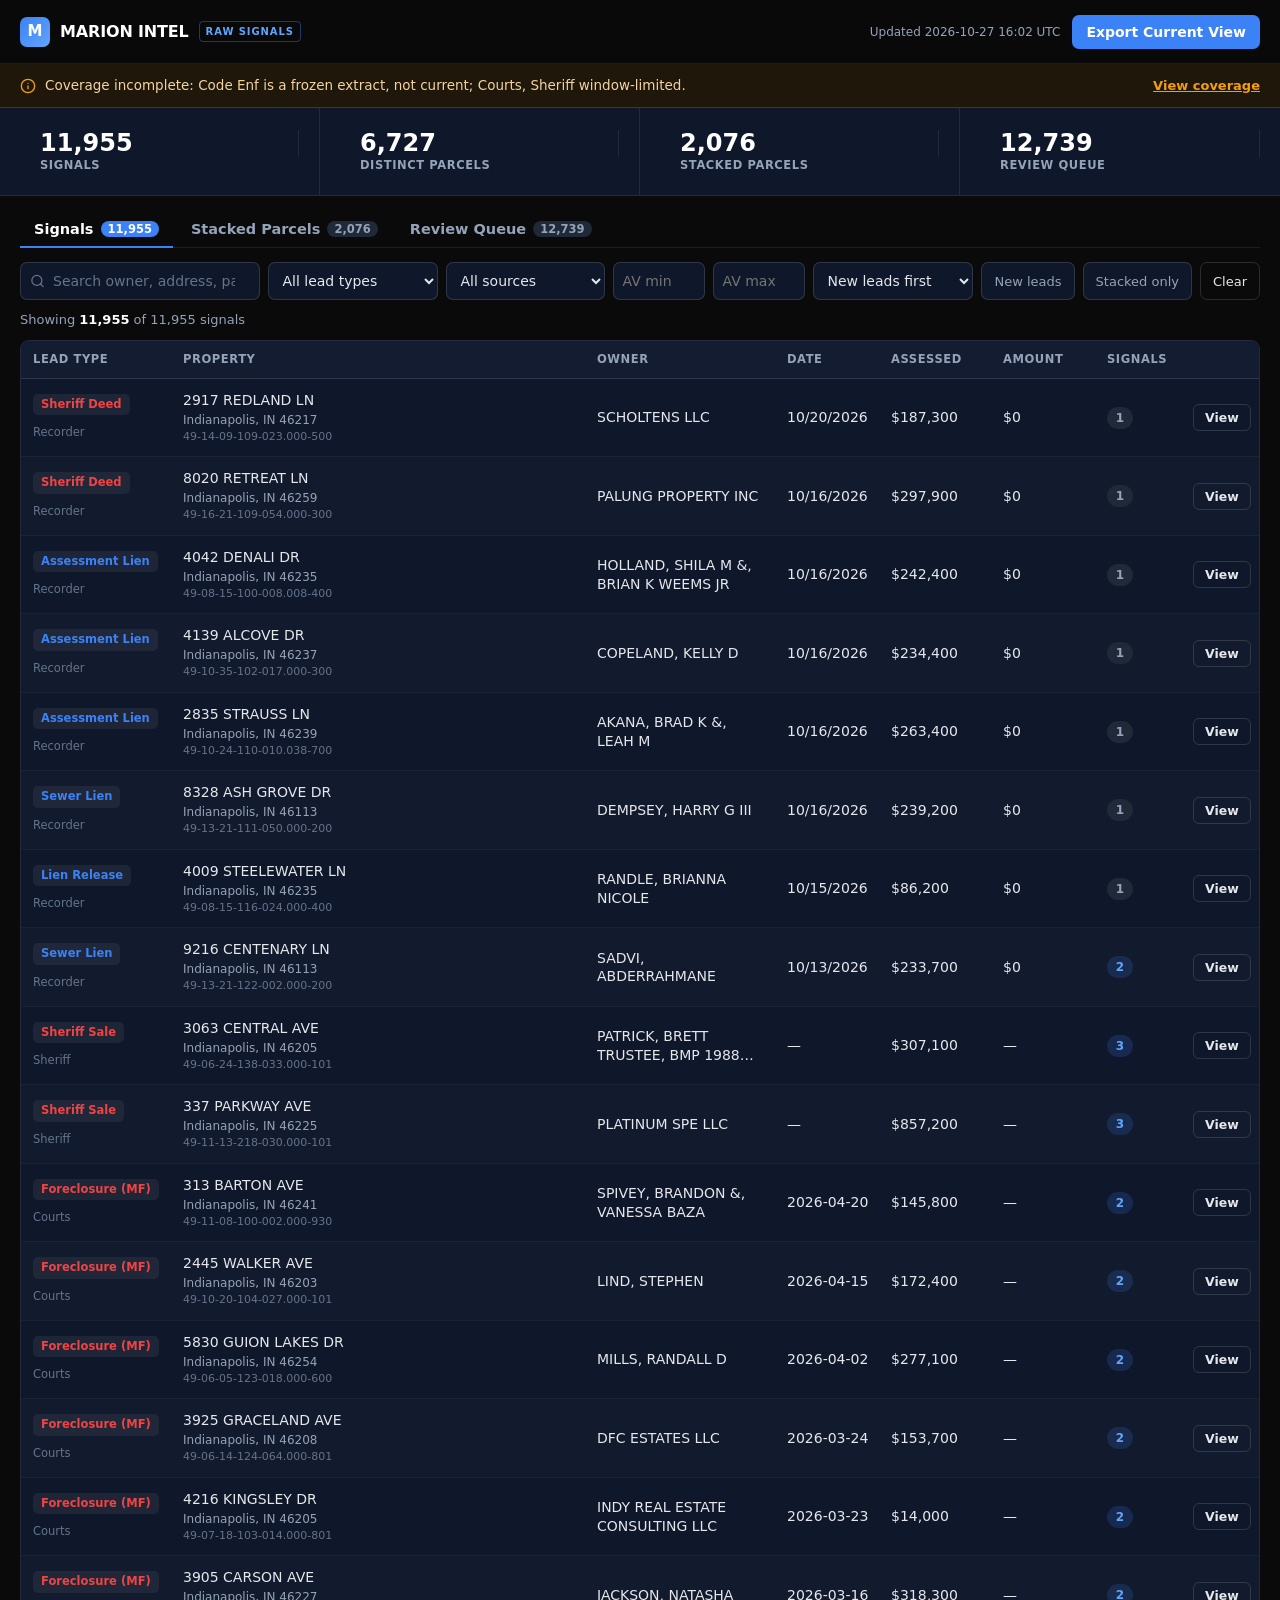
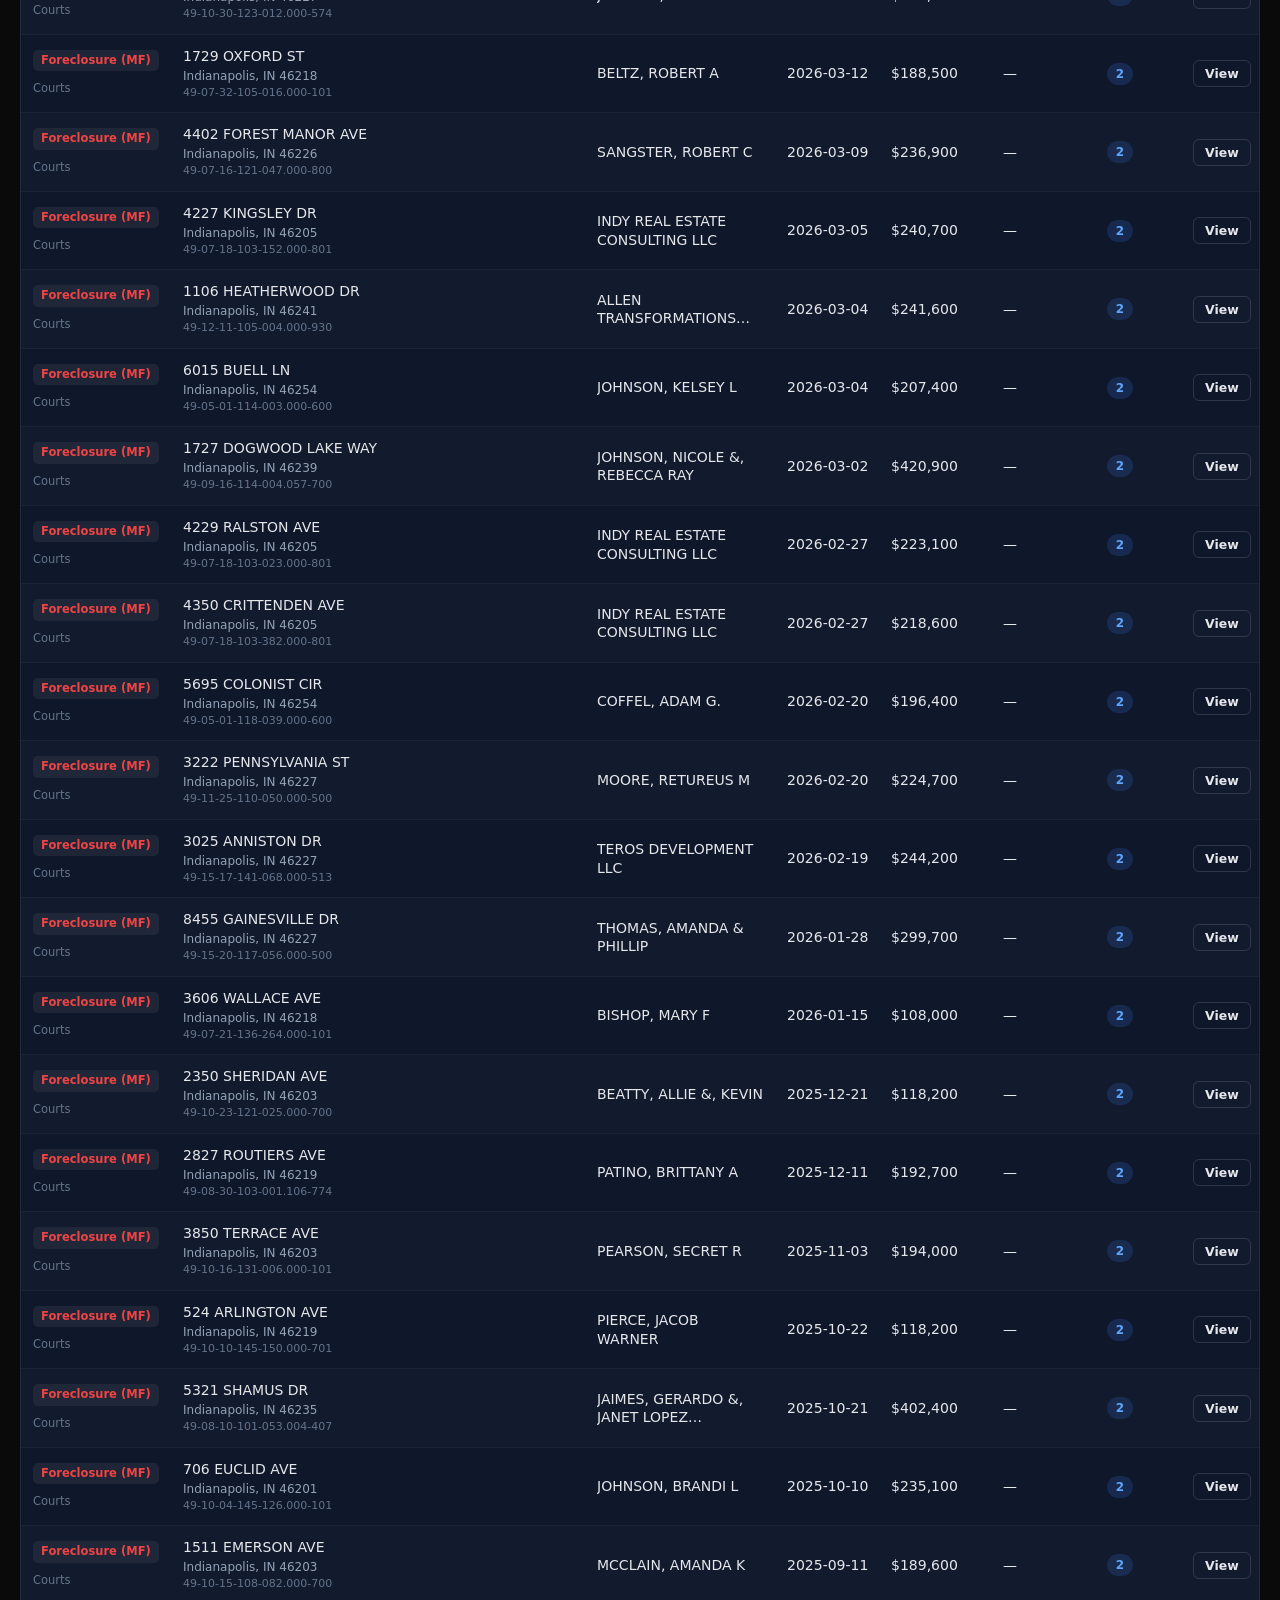
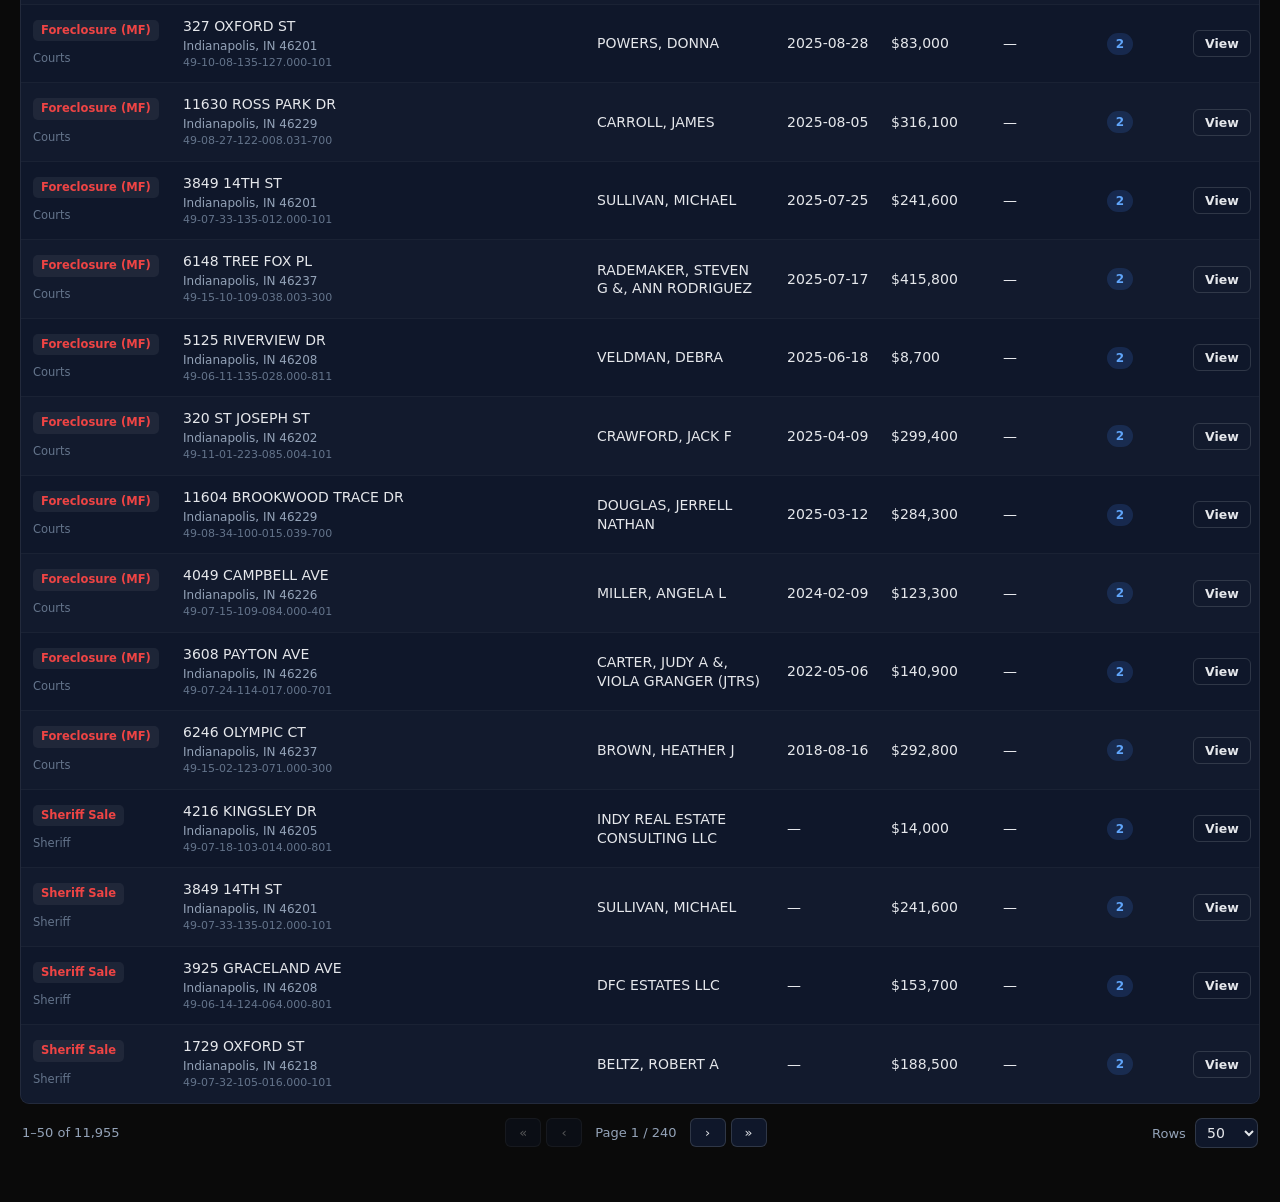
